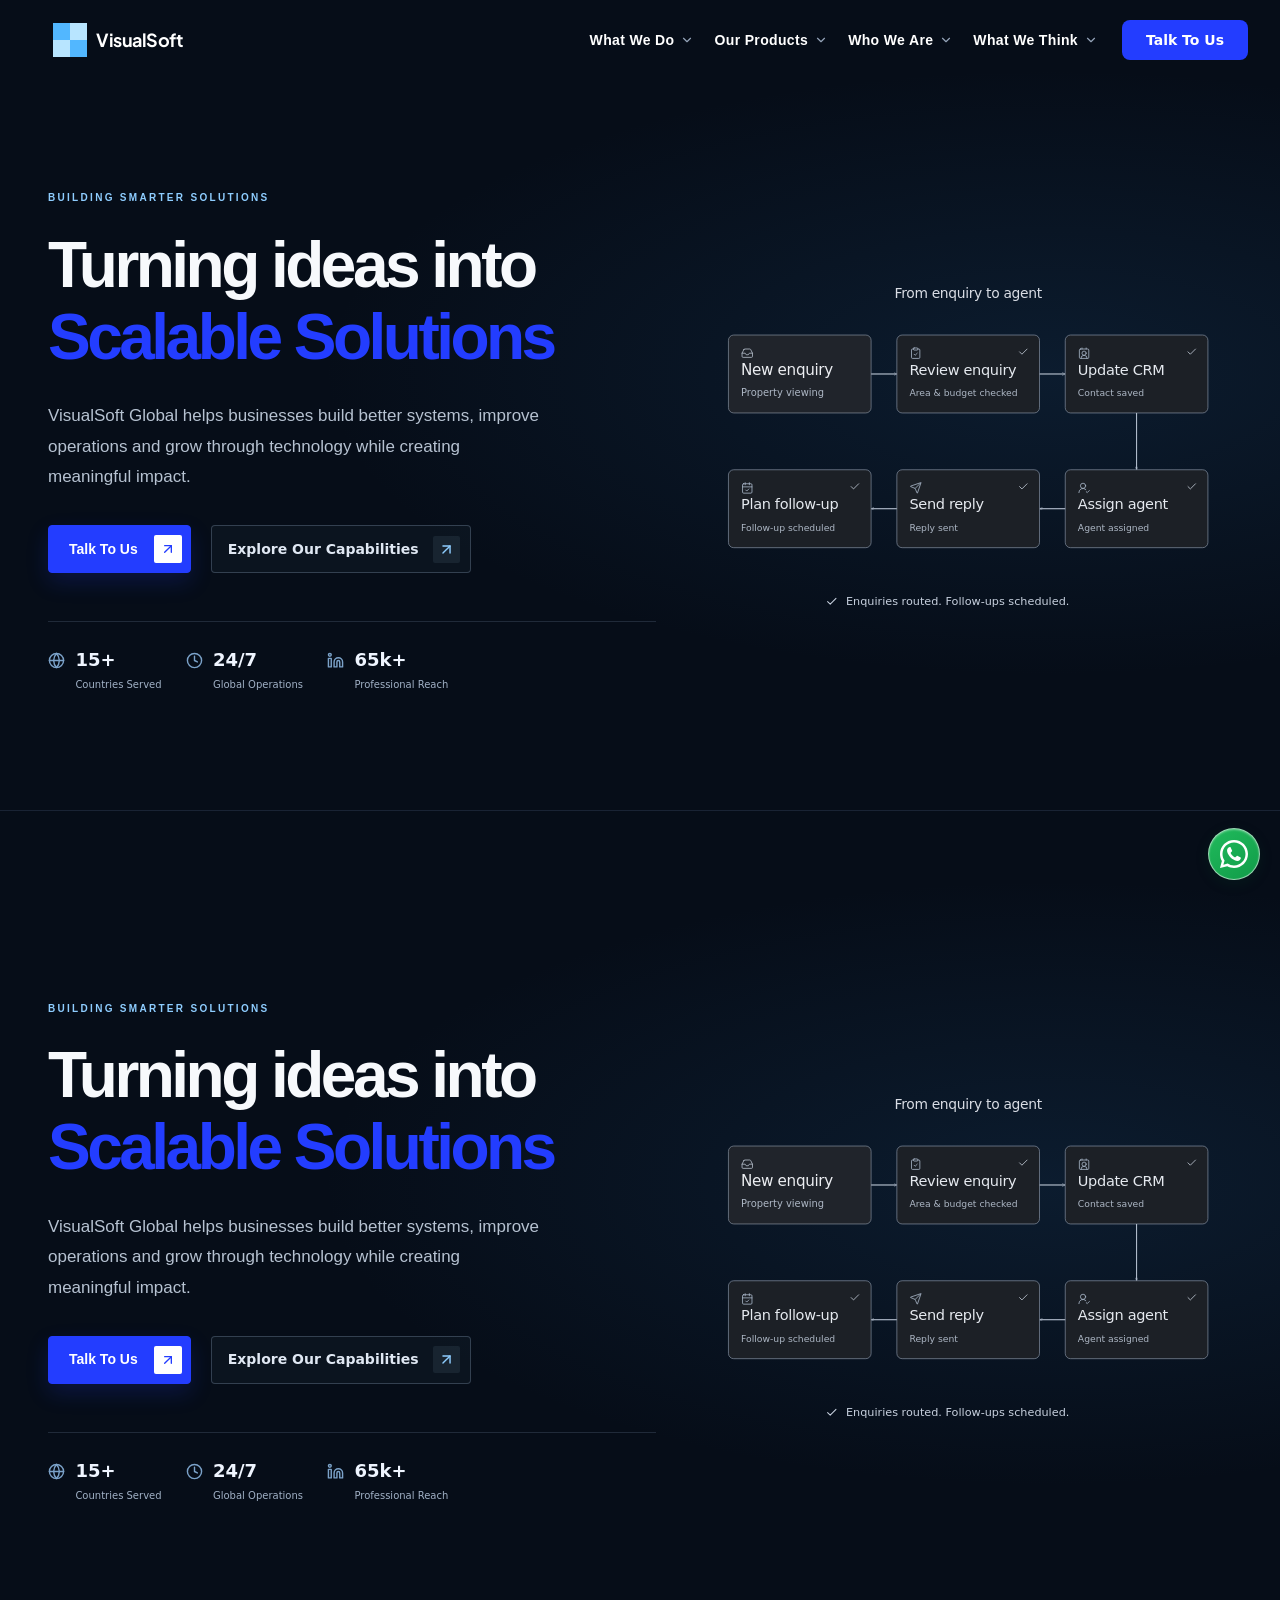
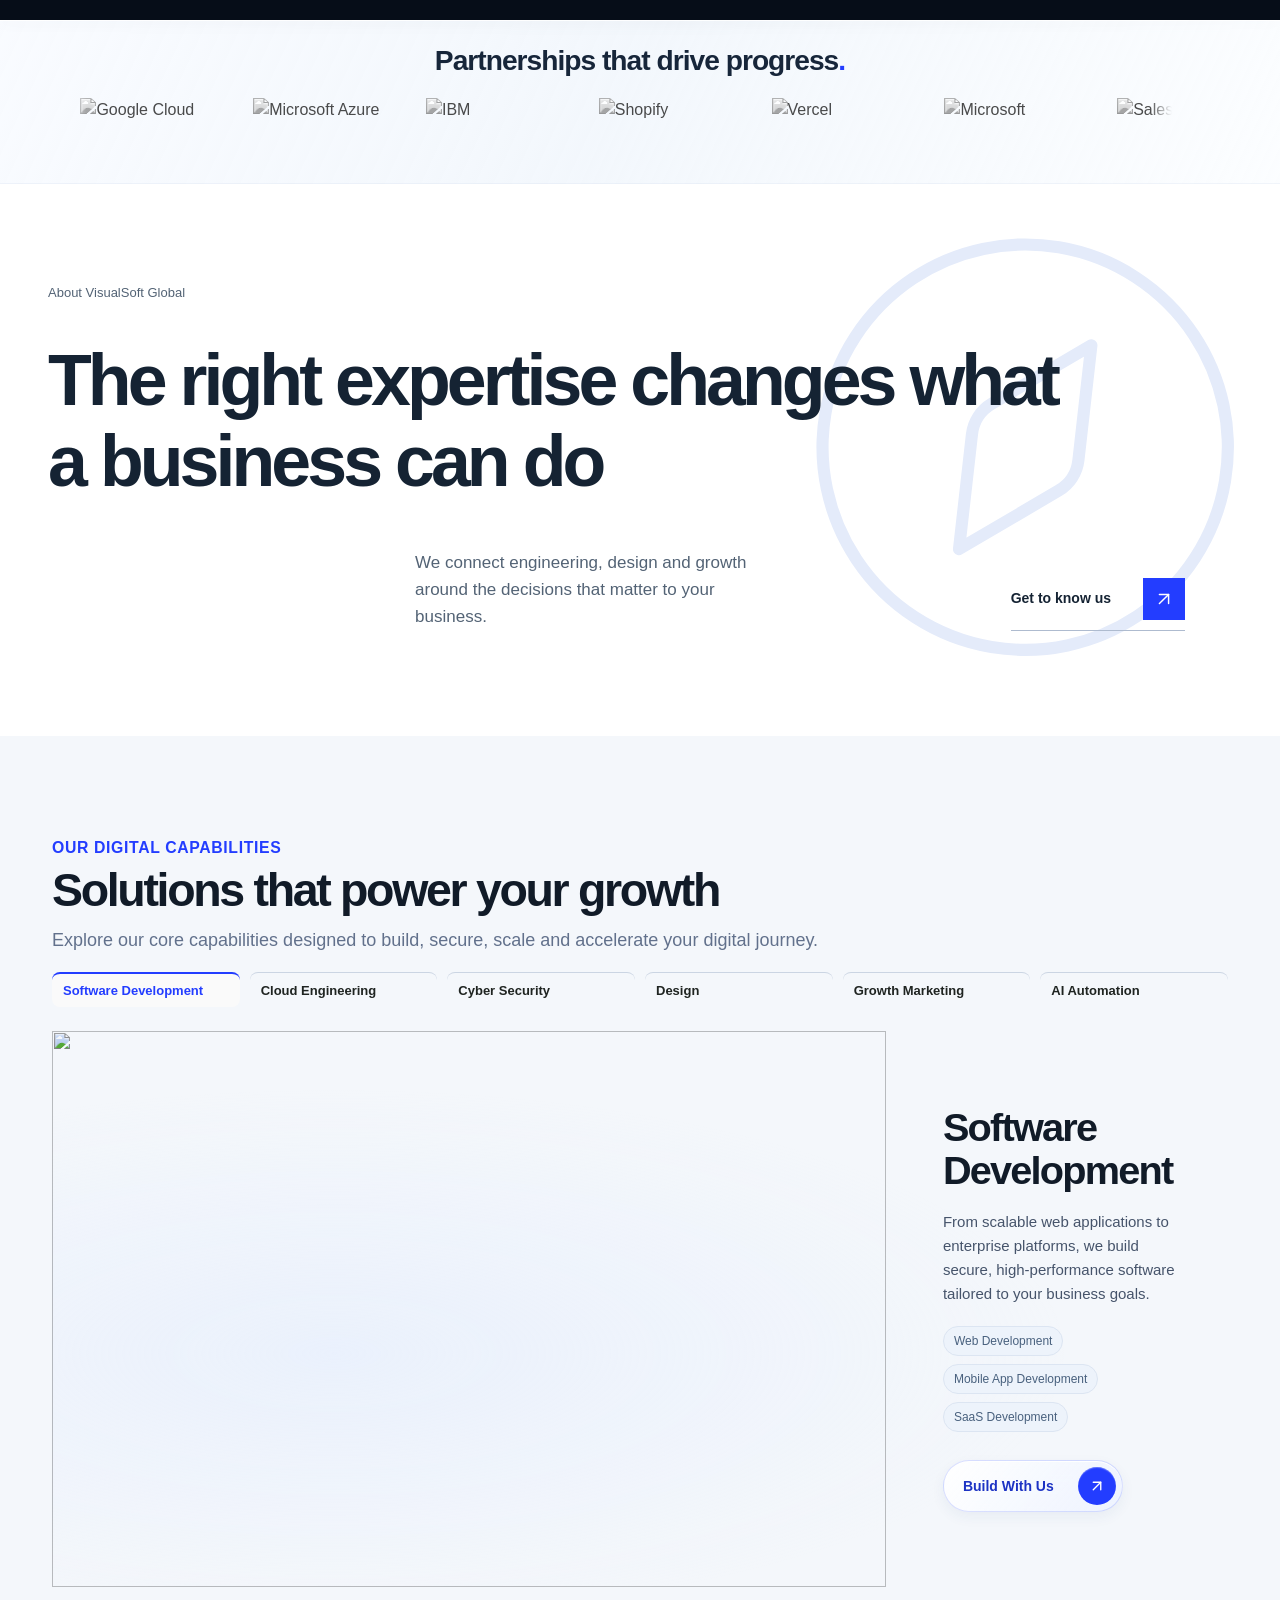
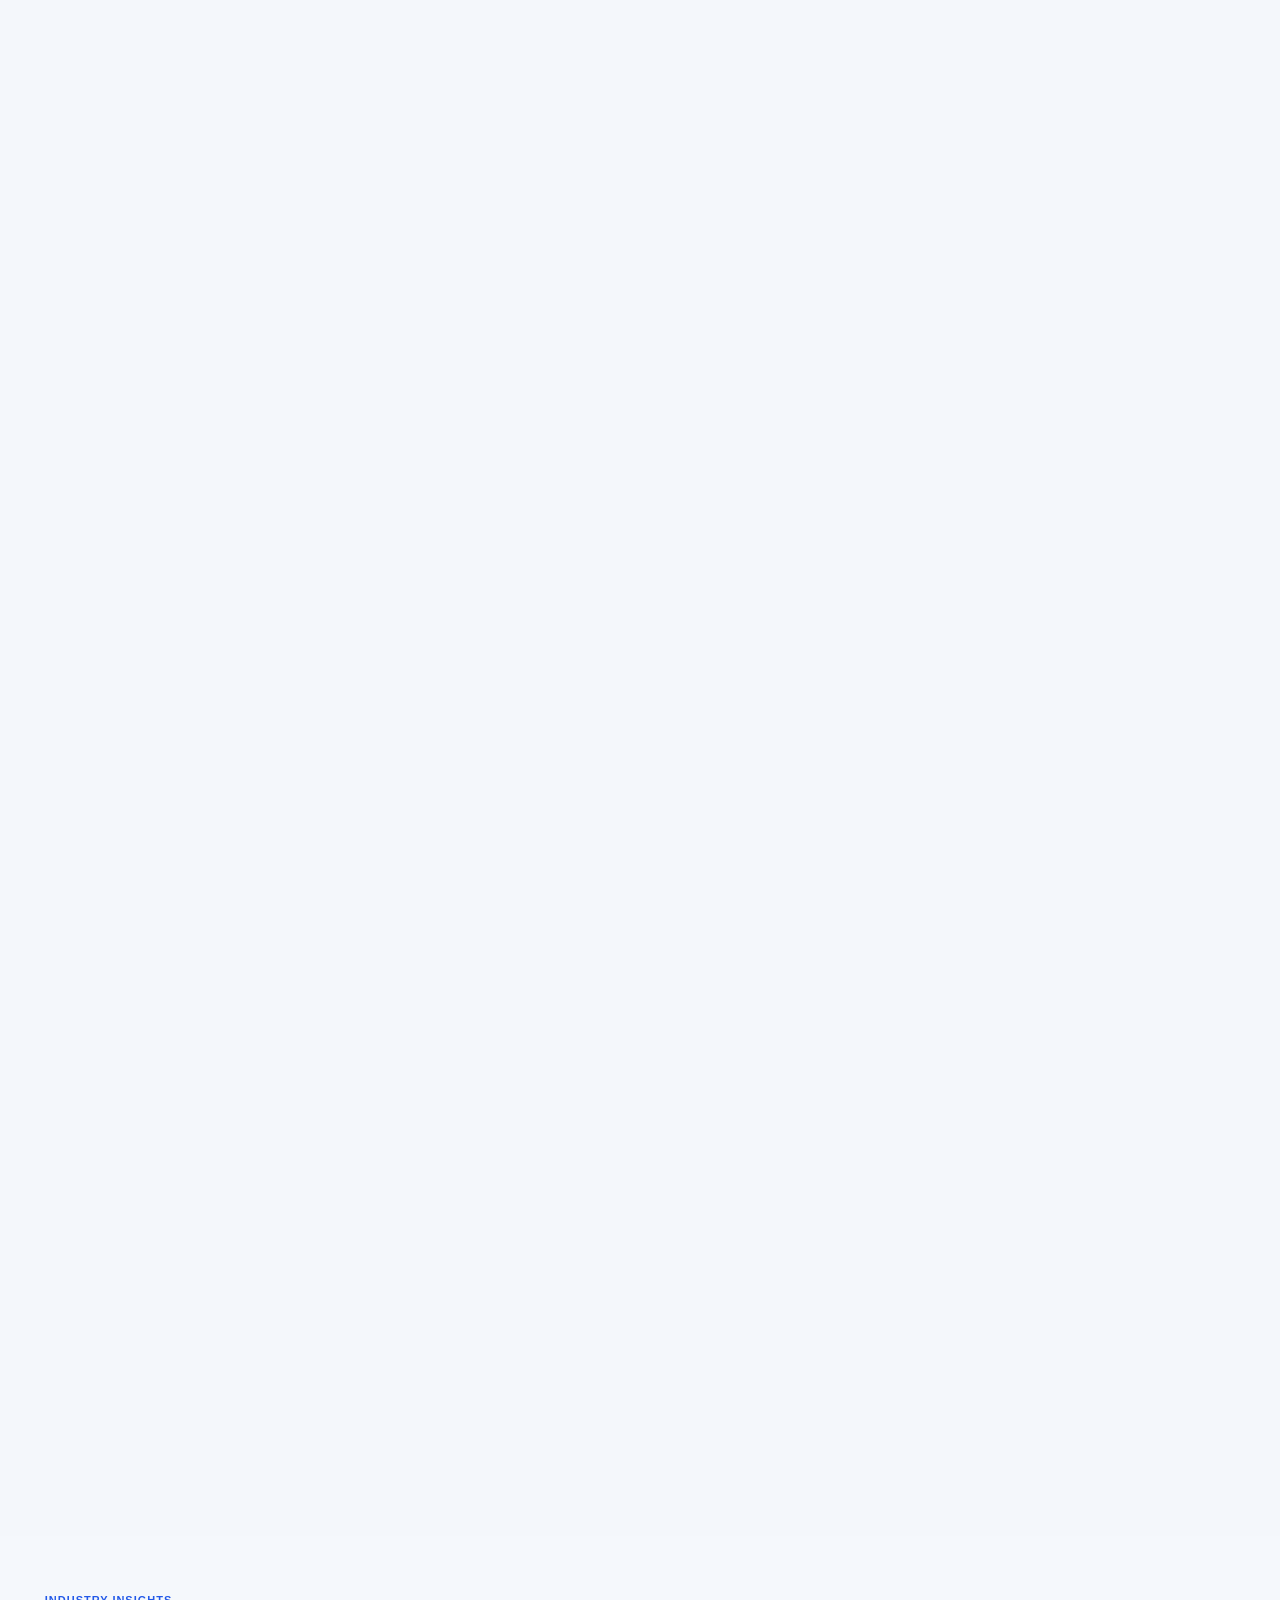
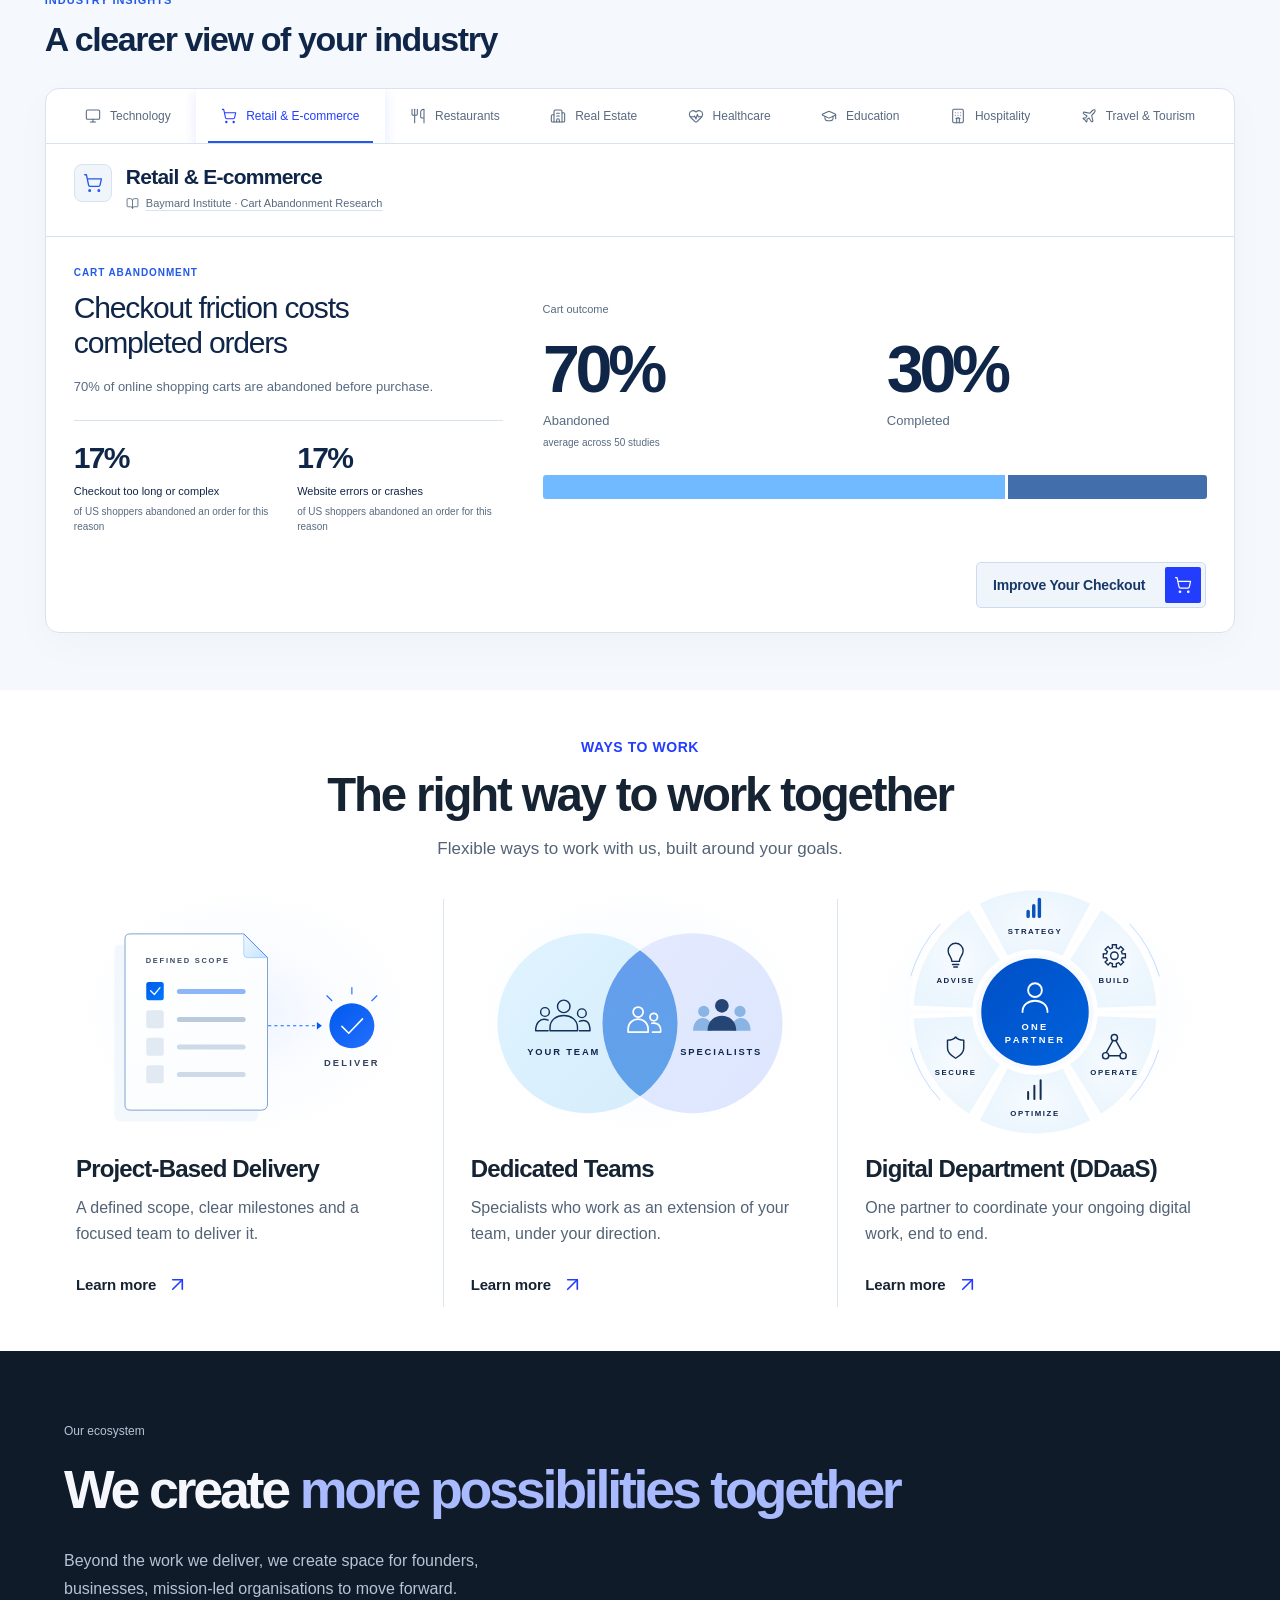
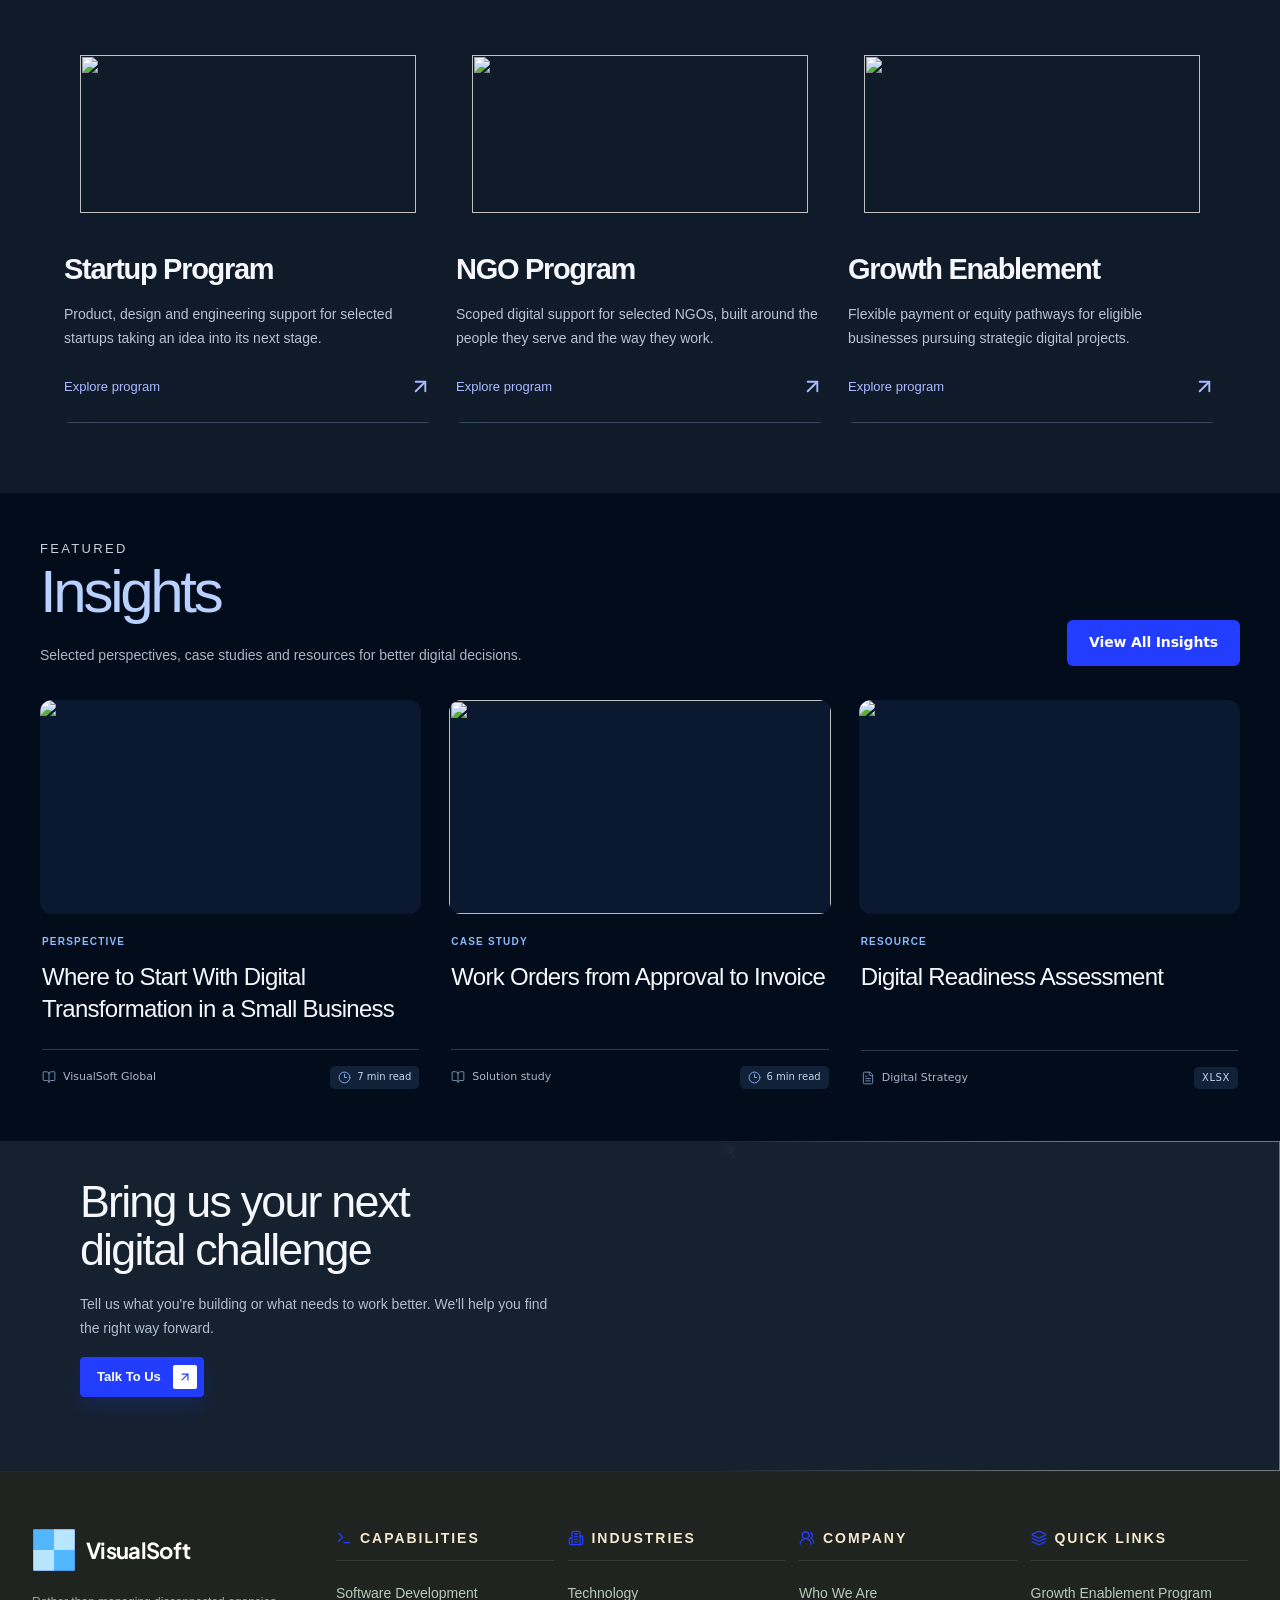
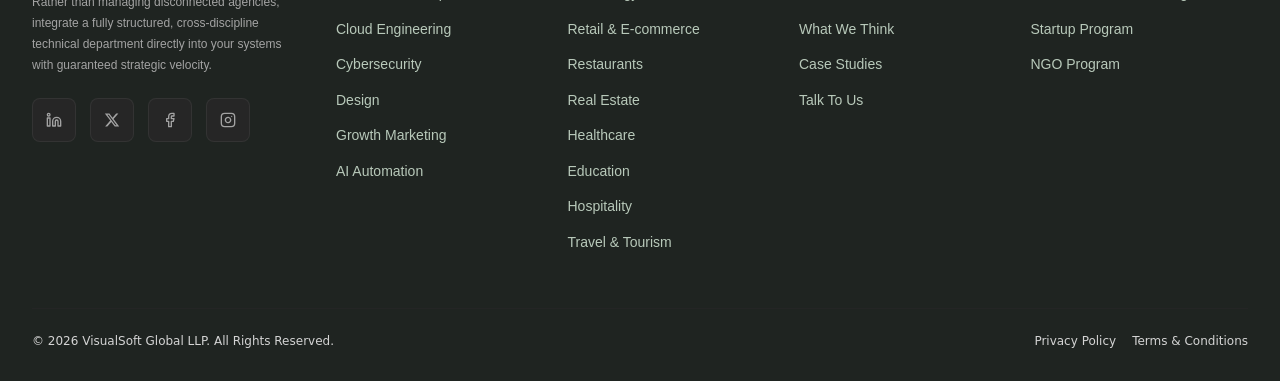
==== index.html @ 487963db "home page add" ====
<!DOCTYPE html><html lang="en" class="scroll-smooth" data-scroll-behavior="smooth"><head><meta charSet="utf-8"/><meta name="viewport" content="width=device-width, initial-scale=1"/><link rel="preload" as="script" fetchPriority="low" href="/_next/static/chunks/%5Bturbopack%5D_browser_dev_hmr-client_hmr-client_ts_0qva5cupmdgep._.js"/><script src="/_next/static/chunks/1daa_next_dist_compiled_react-dom_cjs_react-dom-client_development_0mp0cp_t-ezj9.js" async=""></script><script src="/_next/static/chunks/1q96_modules_next_dist_compiled_react-dom_cjs_react-dom_development_1sqry0_53krp4.js" async=""></script><script src="/_next/static/chunks/node_modules_next_dist_compiled_react-dom_0grqycjrj6mju._.js" async=""></script><script src="/_next/static/chunks/node_modules_next_dist_compiled_react-server-dom-turbopack_164kp-67asdr9._.js" async=""></script><script src="/_next/static/chunks/node_modules_next_dist_compiled_next-devtools_index_090k2jmam7qwg.js" async=""></script><script src="/_next/static/chunks/node_modules_next_dist_compiled_1amofcmz--cdp._.js" async=""></script><script src="/_next/static/chunks/node_modules_next_dist_client_1wygxxh5rwq0t._.js" async=""></script><script src="/_next/static/chunks/node_modules_next_dist_05y3oi5z9mc_3._.js" async=""></script><script src="/_next/static/chunks/node_modules_%40swc_helpers_cjs_1r9vbqwj2323d._.js" async=""></script><script src="/_next/static/chunks/_1anvha4rlo79g._.js" async=""></script><script src="/_next/static/chunks/turbopack-_06rkbud3pyrlm._.js" async=""></script><script src="/_next/static/chunks/_219uq1sj0q91c._.js" async=""></script><script src="/_next/static/chunks/src_components_07ce3kx4771im._.js" async=""></script><script src="/_next/static/chunks/node_modules_1a1jy8zot3nxr._.js" async=""></script><script src="/_next/static/chunks/src_components_0i55jw5rehp0r._.js" async=""></script><link rel="preload" href="https://fonts.googleapis.com/css2?family=JetBrains+Mono:wght@400;500;600&amp;family=Plus+Jakarta+Sans:wght@300;400;500;600;700;800&amp;display=swap" as="style"/><link rel="preload" href="/css/core-layout.css" as="style"/><link rel="preload" href="/css/home-gallery.css" as="style"/><link rel="preload" href="/css/engagement-ecosystem.css" as="style"/><link rel="preload" href="/css/capability-delivery.css" as="style"/><link rel="preload" href="/css/industry-dashboard.css" as="style"/><link rel="preload" href="/css/industry-spotlight.css" as="style"/><link rel="preload" href="/css/industry-explorer.css" as="style"/><link rel="preload" href="/css/ddaas-department.css" as="style"/><link rel="preload" href="/css/company-story.css" as="style"/><link rel="preload" href="/css/who-we-are.css" as="style"/><link rel="preload" href="/css/careers.css" as="style"/><link rel="preload" href="/css/ecosystem-programs.css" as="style"/><link rel="preload" href="/css/closing-band.css" as="style"/><link rel="preload" href="/css/custom.css" as="style"/><title>VisualSoft Global | Connected Digital Capabilities</title><meta name="description" content="Strategy, design, engineering, security, growth, and automation brought together through one connected technology partner."/><link rel="shortcut icon" href="/images/logo/visualsoft-icon.png"/><link rel="icon" href="/favicon.ico?favicon.1sq1per8507hx.ico" sizes="140x126" type="image/x-icon"/><link rel="icon" href="/images/logo/visualsoft-icon.png" type="image/png"/><link rel="icon" href="/favicon.ico" sizes="any"/><link rel="icon" href="/favicon.svg" type="image/svg+xml"/><link rel="apple-touch-icon" href="/images/logo/visualsoft-icon.png"/><link rel="icon" href="/images/logo/visualsoft-icon.png" type="image/png"/><link rel="shortcut icon" href="/favicon.ico"/><link rel="apple-touch-icon" href="/images/logo/visualsoft-icon.png"/><link rel="icon" href="/favicon.svg" type="image/svg+xml"/><link rel="preconnect" href="https://fonts.googleapis.com"/><link rel="preconnect" href="https://fonts.gstatic.com" crossorigin=""/><link rel="stylesheet" href="https://fonts.googleapis.com/css2?family=JetBrains+Mono:wght@400;500;600&amp;family=Plus+Jakarta+Sans:wght@300;400;500;600;700;800&amp;display=swap"/><script src="/_next/static/chunks/node_modules_next_dist_build_polyfills_polyfill-nomodule.js" noModule=""></script>
<style id="visualsoft-bundled-styles">

/* ========== /_next/static/chunks/src_app_globals_162hn9oqc8uss.css ========== */
/* [project]/src/app/globals.css [app-client] (css) */
*, :before, :after, ::backdrop {
  --tw-border-spacing-x: 0;
  --tw-border-spacing-y: 0;
  --tw-translate-x: 0;
  --tw-translate-y: 0;
  --tw-rotate: 0;
  --tw-skew-x: 0;
  --tw-skew-y: 0;
  --tw-scale-x: 1;
  --tw-scale-y: 1;
  --tw-pan-x:  ;
  --tw-pan-y:  ;
  --tw-pinch-zoom:  ;
  --tw-scroll-snap-strictness: proximity;
  --tw-gradient-from-position:  ;
  --tw-gradient-via-position:  ;
  --tw-gradient-to-position:  ;
  --tw-ordinal:  ;
  --tw-slashed-zero:  ;
  --tw-numeric-figure:  ;
  --tw-numeric-spacing:  ;
  --tw-numeric-fraction:  ;
  --tw-ring-inset:  ;
  --tw-ring-offset-width: 0px;
  --tw-ring-offset-color: #fff;
  --tw-ring-color: #3b82f680;
  --tw-ring-offset-shadow: 0 0 #0000;
  --tw-ring-shadow: 0 0 #0000;
  --tw-shadow: 0 0 #0000;
  --tw-shadow-colored: 0 0 #0000;
  --tw-blur:  ;
  --tw-brightness:  ;
  --tw-contrast:  ;
  --tw-grayscale:  ;
  --tw-hue-rotate:  ;
  --tw-invert:  ;
  --tw-saturate:  ;
  --tw-sepia:  ;
  --tw-drop-shadow:  ;
  --tw-backdrop-blur:  ;
  --tw-backdrop-brightness:  ;
  --tw-backdrop-contrast:  ;
  --tw-backdrop-grayscale:  ;
  --tw-backdrop-hue-rotate:  ;
  --tw-backdrop-invert:  ;
  --tw-backdrop-opacity:  ;
  --tw-backdrop-saturate:  ;
  --tw-backdrop-sepia:  ;
  --tw-contain-size:  ;
  --tw-contain-layout:  ;
  --tw-contain-paint:  ;
  --tw-contain-style:  ;
}

*, :before, :after {
  box-sizing: border-box;
  border: 0 solid #e5e7eb;
}

:before, :after {
  --tw-content: "";
}

html, :host {
  -webkit-text-size-adjust: 100%;
  tab-size: 4;
  font-feature-settings: normal;
  font-variation-settings: normal;
  -webkit-tap-highlight-color: transparent;
  font-family: ui-sans-serif, system-ui, sans-serif, Apple Color Emoji, Segoe UI Emoji, Segoe UI Symbol, Noto Color Emoji;
  line-height: 1.5;
}

body {
  line-height: inherit;
  margin: 0;
}

hr {
  height: 0;
  color: inherit;
  border-top-width: 1px;
}

abbr:where([title]) {
  -webkit-text-decoration: underline dotted;
  text-decoration: underline dotted;
}

h1, h2, h3, h4, h5, h6 {
  font-size: inherit;
  font-weight: inherit;
}

a {
  color: inherit;
  -webkit-text-decoration: inherit;
  text-decoration: inherit;
}

b, strong {
  font-weight: bolder;
}

code, kbd, samp, pre {
  font-feature-settings: normal;
  font-variation-settings: normal;
  font-family: JetBrains Mono, ui-monospace, SFMono-Regular, Menlo, Monaco, Consolas, monospace;
  font-size: 1em;
}

small {
  font-size: 80%;
}

sub, sup {
  vertical-align: baseline;
  font-size: 75%;
  line-height: 0;
  position: relative;
}

sub {
  bottom: -.25em;
}

sup {
  top: -.5em;
}

table {
  text-indent: 0;
  border-color: inherit;
  border-collapse: collapse;
}

button, input, optgroup, select, textarea {
  font-feature-settings: inherit;
  font-variation-settings: inherit;
  font-family: inherit;
  font-size: 100%;
  font-weight: inherit;
  line-height: inherit;
  letter-spacing: inherit;
  color: inherit;
  margin: 0;
  padding: 0;
}

button, select {
  text-transform: none;
}

button, input:where([type="button"]), input:where([type="reset"]), input:where([type="submit"]) {
  -webkit-appearance: button;
  background-color: #0000;
  background-image: none;
}

:-moz-focusring {
  outline: auto;
}

:-moz-ui-invalid {
  box-shadow: none;
}

progress {
  vertical-align: baseline;
}

::-webkit-inner-spin-button {
  height: auto;
}

::-webkit-outer-spin-button {
  height: auto;
}

[type="search"] {
  -webkit-appearance: textfield;
  outline-offset: -2px;
}

::-webkit-search-decoration {
  -webkit-appearance: none;
}

::-webkit-file-upload-button {
  -webkit-appearance: button;
  font: inherit;
}

summary {
  display: list-item;
}

blockquote, dl, dd, h1, h2, h3, h4, h5, h6, hr, figure, p, pre {
  margin: 0;
}

fieldset {
  margin: 0;
  padding: 0;
}

legend {
  padding: 0;
}

ol, ul, menu {
  margin: 0;
  padding: 0;
  list-style: none;
}

dialog {
  padding: 0;
}

textarea {
  resize: vertical;
}

input::-moz-placeholder {
  opacity: 1;
  color: #9ca3af;
}

textarea::-moz-placeholder {
  opacity: 1;
  color: #9ca3af;
}

input::placeholder, textarea::placeholder {
  opacity: 1;
  color: #9ca3af;
}

button, [role="button"] {
  cursor: pointer;
}

:disabled {
  cursor: default;
}

img, svg, video, canvas, audio, iframe, embed, object {
  vertical-align: middle;
  display: block;
}

img, video {
  max-width: 100%;
  height: auto;
}

[hidden]:where(:not([hidden="until-found"])) {
  display: none;
}

.container {
  width: 100%;
}

@media (min-width: 640px) {
  .container {
    max-width: 640px;
  }
}

@media (min-width: 768px) {
  .container {
    max-width: 768px;
  }
}

@media (min-width: 1024px) {
  .container {
    max-width: 1024px;
  }
}

@media (min-width: 1280px) {
  .container {
    max-width: 1280px;
  }
}

@media (min-width: 1536px) {
  .container {
    max-width: 1536px;
  }
}

.sr-only {
  clip: rect(0, 0, 0, 0);
  white-space: nowrap;
  border-width: 0;
  width: 1px;
  height: 1px;
  margin: -1px;
  padding: 0;
  position: absolute;
  overflow: hidden;
}

.pointer-events-none {
  pointer-events: none;
}

.pointer-events-auto {
  pointer-events: auto;
}

.visible {
  visibility: visible;
}

.invisible {
  visibility: hidden;
}

.static {
  position: static;
}

.fixed {
  position: fixed;
}

.absolute {
  position: absolute;
}

.relative {
  position: relative;
}

.sticky {
  position: sticky;
}

.inset-0 {
  inset: 0;
}

.inset-x-0 {
  left: 0;
  right: 0;
}

.inset-y-0 {
  top: 0;
  bottom: 0;
}

.-bottom-4 {
  bottom: -1rem;
}

.-bottom-8 {
  bottom: -2rem;
}

.-left-\[10000px\] {
  left: -10000px;
}

.-right-4 {
  right: -1rem;
}

.-right-8 {
  right: -2rem;
}

.bottom-0 {
  bottom: 0;
}

.bottom-1\.5 {
  bottom: .375rem;
}

.bottom-3 {
  bottom: .75rem;
}

.bottom-4 {
  bottom: 1rem;
}

.left-0 {
  left: 0;
}

.left-1\.5 {
  left: .375rem;
}

.left-1\/2 {
  left: 50%;
}

.left-4 {
  left: 1rem;
}

.right-0 {
  right: 0;
}

.right-1 {
  right: .25rem;
}

.right-4 {
  right: 1rem;
}

.top-0 {
  top: 0;
}

.top-1\/2 {
  top: 50%;
}

.top-4 {
  top: 1rem;
}

.top-\[78px\] {
  top: 78px;
}

.top-auto {
  top: auto;
}

.isolate {
  isolation: isolate;
}

.-z-10 {
  z-index: -10;
}

.-z-20 {
  z-index: -20;
}

.-z-30 {
  z-index: -30;
}

.z-0 {
  z-index: 0;
}

.z-10 {
  z-index: 10;
}

.z-20 {
  z-index: 20;
}

.z-30 {
  z-index: 30;
}

.z-40 {
  z-index: 40;
}

.z-50 {
  z-index: 50;
}

.order-1 {
  order: 1;
}

.order-2 {
  order: 2;
}

.col-span-12 {
  grid-column: span 12 / span 12;
}

.col-span-2 {
  grid-column: span 2 / span 2;
}

.col-span-4 {
  grid-column: span 4 / span 4;
}

.col-span-full {
  grid-column: 1 / -1;
}

.mx-auto {
  margin-left: auto;
  margin-right: auto;
}

.my-0 {
  margin-top: 0;
  margin-bottom: 0;
}

.-mb-px {
  margin-bottom: -1px;
}

.-mt-px {
  margin-top: -1px;
}

.mb-0 {
  margin-bottom: 0;
}

.mb-1 {
  margin-bottom: .25rem;
}

.mb-1\.5 {
  margin-bottom: .375rem;
}

.mb-12 {
  margin-bottom: 3rem;
}

.mb-16 {
  margin-bottom: 4rem;
}

.mb-2 {
  margin-bottom: .5rem;
}

.mb-3 {
  margin-bottom: .75rem;
}

.mb-3\.5 {
  margin-bottom: .875rem;
}

.mb-4 {
  margin-bottom: 1rem;
}

.mb-5 {
  margin-bottom: 1.25rem;
}

.mb-6 {
  margin-bottom: 1.5rem;
}

.mb-8 {
  margin-bottom: 2rem;
}

.ml-1 {
  margin-left: .25rem;
}

.ml-2 {
  margin-left: .5rem;
}

.ml-4 {
  margin-left: 1rem;
}

.mr-0 {
  margin-right: 0;
}

.mt-0 {
  margin-top: 0;
}

.mt-0\.5 {
  margin-top: .125rem;
}

.mt-1 {
  margin-top: .25rem;
}

.mt-1\.5 {
  margin-top: .375rem;
}

.mt-10 {
  margin-top: 2.5rem;
}

.mt-12 {
  margin-top: 3rem;
}

.mt-2 {
  margin-top: .5rem;
}

.mt-2\.5 {
  margin-top: .625rem;
}

.mt-3 {
  margin-top: .75rem;
}

.mt-3\.5 {
  margin-top: .875rem;
}

.mt-4 {
  margin-top: 1rem;
}

.mt-5 {
  margin-top: 1.25rem;
}

.mt-6 {
  margin-top: 1.5rem;
}

.mt-7 {
  margin-top: 1.75rem;
}

.mt-8 {
  margin-top: 2rem;
}

.mt-9 {
  margin-top: 2.25rem;
}

.mt-auto {
  margin-top: auto;
}

.block {
  display: block;
}

.inline-block {
  display: inline-block;
}

.inline {
  display: inline;
}

.flex {
  display: flex;
}

.inline-flex {
  display: inline-flex;
}

.table {
  display: table;
}

.grid {
  display: grid;
}

.contents {
  display: contents;
}

.hidden {
  display: none;
}

.aspect-\[1\.56\/1\] {
  aspect-ratio: 1.56;
}

.aspect-\[1\.81\/1\] {
  aspect-ratio: 1.81;
}

.aspect-\[1\.9\/1\] {
  aspect-ratio: 1.9;
}

.aspect-\[800\/620\] {
  aspect-ratio: 800 / 620;
}

.aspect-video {
  aspect-ratio: 16 / 9;
}

.h-0\.5 {
  height: .125rem;
}

.h-1\.5 {
  height: .375rem;
}

.h-11 {
  height: 2.75rem;
}

.h-14 {
  height: 3.5rem;
}

.h-20 {
  height: 5rem;
}

.h-28 {
  height: 7rem;
}

.h-3 {
  height: .75rem;
}

.h-3\.5 {
  height: .875rem;
}

.h-36 {
  height: 9rem;
}

.h-4 {
  height: 1rem;
}

.h-48 {
  height: 12rem;
}

.h-5 {
  height: 1.25rem;
}

.h-6 {
  height: 1.5rem;
}

.h-64 {
  height: 16rem;
}

.h-7 {
  height: 1.75rem;
}

.h-8 {
  height: 2rem;
}

.h-9 {
  height: 2.25rem;
}

.h-\[18px\] {
  height: 18px;
}

.h-\[22px\] {
  height: 22px;
}

.h-\[27rem\] {
  height: 27rem;
}

.h-\[2px\] {
  height: 2px;
}

.h-\[420px\] {
  height: 420px;
}

.h-\[460px\] {
  height: 460px;
}

.h-\[80\%\] {
  height: 80%;
}

.h-\[95px\] {
  height: 95px;
}

.h-auto {
  height: auto;
}

.h-dvh {
  height: 100dvh;
}

.h-full {
  height: 100%;
}

.h-px {
  height: 1px;
}

.max-h-0 {
  max-height: 0;
}

.max-h-\[1100px\] {
  max-height: 1100px;
}

.max-h-\[12\.5rem\] {
  max-height: 12.5rem;
}

.max-h-\[120px\] {
  max-height: 120px;
}

.max-h-\[2200px\] {
  max-height: 2200px;
}

.max-h-\[240px\] {
  max-height: 240px;
}

.max-h-\[430px\] {
  max-height: 430px;
}

.max-h-\[500px\] {
  max-height: 500px;
}

.max-h-\[560px\] {
  max-height: 560px;
}

.max-h-\[900px\] {
  max-height: 900px;
}

.max-h-\[calc\(100dvh-94px\)\] {
  max-height: calc(100dvh - 94px);
}

.max-h-\[calc\(100vh-11rem\)\] {
  max-height: calc(100vh - 11rem);
}

.max-h-\[min\(55svh\,28rem\)\] {
  max-height: min(55svh, 28rem);
}

.min-h-0 {
  min-height: 0;
}

.min-h-11 {
  min-height: 2.75rem;
}

.min-h-12 {
  min-height: 3rem;
}

.min-h-14 {
  min-height: 3.5rem;
}

.min-h-20 {
  min-height: 5rem;
}

.min-h-8 {
  min-height: 2rem;
}

.min-h-\[100svh\] {
  min-height: 100svh;
}

.min-h-\[52px\] {
  min-height: 52px;
}

.min-h-\[clamp\(19rem\,42svh\,22rem\)\] {
  min-height: clamp(19rem, 42svh, 22rem);
}

.min-h-screen {
  min-height: 100vh;
}

.w-0 {
  width: 0;
}

.w-1\.5 {
  width: .375rem;
}

.w-11 {
  width: 2.75rem;
}

.w-14 {
  width: 3.5rem;
}

.w-16 {
  width: 4rem;
}

.w-28 {
  width: 7rem;
}

.w-3 {
  width: .75rem;
}

.w-3\.5 {
  width: .875rem;
}

.w-4 {
  width: 1rem;
}

.w-5 {
  width: 1.25rem;
}

.w-6 {
  width: 1.5rem;
}

.w-64 {
  width: 16rem;
}

.w-7 {
  width: 1.75rem;
}

.w-8 {
  width: 2rem;
}

.w-9 {
  width: 2.25rem;
}

.w-\[166\.666667\%\] {
  width: 166.667%;
}

.w-\[18px\] {
  width: 18px;
}

.w-\[22px\] {
  width: 22px;
}

.w-\[4px\] {
  width: 4px;
}

.w-\[80\%\] {
  width: 80%;
}

.w-\[82vw\] {
  width: 82vw;
}

.w-\[calc\(100vw-2rem\)\] {
  width: calc(100vw - 2rem);
}

.w-auto {
  width: auto;
}

.w-fit {
  width: fit-content;
}

.w-full {
  width: 100%;
}

.w-max {
  width: max-content;
}

.w-px {
  width: 1px;
}

.min-w-0 {
  min-width: 0;
}

.min-w-11 {
  min-width: 2.75rem;
}

.min-w-7 {
  min-width: 1.75rem;
}

.max-w-2xl {
  max-width: 42rem;
}

.max-w-3xl {
  max-width: 48rem;
}

.max-w-4xl {
  max-width: 56rem;
}

.max-w-5xl {
  max-width: 64rem;
}

.max-w-6xl {
  max-width: 72rem;
}

.max-w-7xl {
  max-width: 80rem;
}

.max-w-\[1180px\] {
  max-width: 1180px;
}

.max-w-\[1280px\] {
  max-width: 1280px;
}

.max-w-\[1440px\] {
  max-width: 1440px;
}

.max-w-\[1536px\] {
  max-width: 1536px;
}

.max-w-\[18ch\] {
  max-width: 18ch;
}

.max-w-\[26rem\] {
  max-width: 26rem;
}

.max-w-\[28ch\] {
  max-width: 28ch;
}

.max-w-\[290px\] {
  max-width: 290px;
}

.max-w-\[35rem\] {
  max-width: 35rem;
}

.max-w-\[36rem\] {
  max-width: 36rem;
}

.max-w-\[42rem\] {
  max-width: 42rem;
}

.max-w-\[47rem\] {
  max-width: 47rem;
}

.max-w-\[48rem\] {
  max-width: 48rem;
}

.max-w-\[520px\] {
  max-width: 520px;
}

.max-w-\[560px\] {
  max-width: 560px;
}

.max-w-\[580px\] {
  max-width: 580px;
}

.max-w-\[620px\] {
  max-width: 620px;
}

.max-w-\[62ch\] {
  max-width: 62ch;
}

.max-w-\[640px\] {
  max-width: 640px;
}

.max-w-\[650px\] {
  max-width: 650px;
}

.max-w-\[760px\] {
  max-width: 760px;
}

.max-w-\[850px\] {
  max-width: 850px;
}

.max-w-\[920px\] {
  max-width: 920px;
}

.max-w-full {
  max-width: 100%;
}

.max-w-none {
  max-width: none;
}

.max-w-sm {
  max-width: 24rem;
}

.max-w-xl {
  max-width: 36rem;
}

.max-w-xs {
  max-width: 20rem;
}

.flex-1 {
  flex: 1;
}

.flex-shrink {
  flex-shrink: 1;
}

.flex-shrink-0, .shrink-0 {
  flex-shrink: 0;
}

.flex-grow, .grow {
  flex-grow: 1;
}

.origin-left {
  transform-origin: 0;
}

.-translate-x-1\/2 {
  --tw-translate-x: -50%;
  transform: translate(var(--tw-translate-x), var(--tw-translate-y)) rotate(var(--tw-rotate)) skewX(var(--tw-skew-x)) skewY(var(--tw-skew-y)) scaleX(var(--tw-scale-x)) scaleY(var(--tw-scale-y));
}

.-translate-x-\[38\%\] {
  --tw-translate-x: -38%;
  transform: translate(var(--tw-translate-x), var(--tw-translate-y)) rotate(var(--tw-rotate)) skewX(var(--tw-skew-x)) skewY(var(--tw-skew-y)) scaleX(var(--tw-scale-x)) scaleY(var(--tw-scale-y));
}

.-translate-y-1\/2 {
  --tw-translate-y: -50%;
  transform: translate(var(--tw-translate-x), var(--tw-translate-y)) rotate(var(--tw-rotate)) skewX(var(--tw-skew-x)) skewY(var(--tw-skew-y)) scaleX(var(--tw-scale-x)) scaleY(var(--tw-scale-y));
}

.rotate-180 {
  --tw-rotate: 180deg;
  transform: translate(var(--tw-translate-x), var(--tw-translate-y)) rotate(var(--tw-rotate)) skewX(var(--tw-skew-x)) skewY(var(--tw-skew-y)) scaleX(var(--tw-scale-x)) scaleY(var(--tw-scale-y));
}

.transform {
  transform: translate(var(--tw-translate-x), var(--tw-translate-y)) rotate(var(--tw-rotate)) skewX(var(--tw-skew-x)) skewY(var(--tw-skew-y)) scaleX(var(--tw-scale-x)) scaleY(var(--tw-scale-y));
}

@keyframes ping {
  75%, 100% {
    opacity: 0;
    transform: scale(2);
  }
}

.animate-ping {
  animation: 1s cubic-bezier(0, 0, .2, 1) infinite ping;
}

@keyframes pulse {
  50% {
    opacity: .5;
  }
}

.animate-pulse {
  animation: 2s cubic-bezier(.4, 0, .6, 1) infinite pulse;
}

.cursor-crosshair {
  cursor: crosshair;
}

.cursor-pointer {
  cursor: pointer;
}

.touch-none {
  touch-action: none;
}

.select-none {
  -webkit-user-select: none;
  user-select: none;
}

.resize-none {
  resize: none;
}

.resize-y {
  resize: vertical;
}

.resize {
  resize: both;
}

.snap-x {
  scroll-snap-type: x var(--tw-scroll-snap-strictness);
}

.snap-mandatory {
  --tw-scroll-snap-strictness: mandatory;
}

.snap-start {
  scroll-snap-align: start;
}

.scroll-mt-24 {
  scroll-margin-top: 6rem;
}

.scroll-mt-28 {
  scroll-margin-top: 7rem;
}

.list-disc {
  list-style-type: disc;
}

.list-none {
  list-style-type: none;
}

.appearance-none {
  appearance: none;
}

.grid-cols-1 {
  grid-template-columns: repeat(1, minmax(0, 1fr));
}

.grid-cols-12 {
  grid-template-columns: repeat(12, minmax(0, 1fr));
}

.grid-cols-2 {
  grid-template-columns: repeat(2, minmax(0, 1fr));
}

.grid-cols-3 {
  grid-template-columns: repeat(3, minmax(0, 1fr));
}

.grid-cols-\[2rem_1fr\] {
  grid-template-columns: 2rem 1fr;
}

.flex-row {
  flex-direction: row;
}

.flex-col {
  flex-direction: column;
}

.flex-wrap {
  flex-wrap: wrap;
}

.items-start {
  align-items: flex-start;
}

.items-center {
  align-items: center;
}

.items-baseline {
  align-items: baseline;
}

.items-stretch {
  align-items: stretch;
}

.justify-start {
  justify-content: flex-start;
}

.justify-center {
  justify-content: center;
}

.justify-between {
  justify-content: space-between;
}

.gap-0 {
  gap: 0;
}

.gap-1 {
  gap: .25rem;
}

.gap-1\.5 {
  gap: .375rem;
}

.gap-10 {
  gap: 2.5rem;
}

.gap-12 {
  gap: 3rem;
}

.gap-2 {
  gap: .5rem;
}

.gap-2\.5 {
  gap: .625rem;
}

.gap-3 {
  gap: .75rem;
}

.gap-3\.5 {
  gap: .875rem;
}

.gap-4 {
  gap: 1rem;
}

.gap-5 {
  gap: 1.25rem;
}

.gap-6 {
  gap: 1.5rem;
}

.gap-7 {
  gap: 1.75rem;
}

.gap-8 {
  gap: 2rem;
}

.gap-x-12 {
  -moz-column-gap: 3rem;
  column-gap: 3rem;
}

.gap-x-3 {
  -moz-column-gap: .75rem;
  column-gap: .75rem;
}

.gap-x-4 {
  -moz-column-gap: 1rem;
  column-gap: 1rem;
}

.gap-x-6 {
  -moz-column-gap: 1.5rem;
  column-gap: 1.5rem;
}

.gap-x-7 {
  -moz-column-gap: 1.75rem;
  column-gap: 1.75rem;
}

.gap-x-\[30px\] {
  -moz-column-gap: 30px;
  column-gap: 30px;
}

.gap-y-12 {
  row-gap: 3rem;
}

.gap-y-2 {
  row-gap: .5rem;
}

.gap-y-2\.5 {
  row-gap: .625rem;
}

.gap-y-3 {
  row-gap: .75rem;
}

.gap-y-5 {
  row-gap: 1.25rem;
}

.gap-y-8 {
  row-gap: 2rem;
}

.space-y-1 > :not([hidden]) ~ :not([hidden]) {
  --tw-space-y-reverse: 0;
  margin-top: calc(.25rem * calc(1 - var(--tw-space-y-reverse)));
  margin-bottom: calc(.25rem * var(--tw-space-y-reverse));
}

.space-y-1\.5 > :not([hidden]) ~ :not([hidden]) {
  --tw-space-y-reverse: 0;
  margin-top: calc(.375rem * calc(1 - var(--tw-space-y-reverse)));
  margin-bottom: calc(.375rem * var(--tw-space-y-reverse));
}

.space-y-12 > :not([hidden]) ~ :not([hidden]) {
  --tw-space-y-reverse: 0;
  margin-top: calc(3rem * calc(1 - var(--tw-space-y-reverse)));
  margin-bottom: calc(3rem * var(--tw-space-y-reverse));
}

.space-y-2 > :not([hidden]) ~ :not([hidden]) {
  --tw-space-y-reverse: 0;
  margin-top: calc(.5rem * calc(1 - var(--tw-space-y-reverse)));
  margin-bottom: calc(.5rem * var(--tw-space-y-reverse));
}

.space-y-3 > :not([hidden]) ~ :not([hidden]) {
  --tw-space-y-reverse: 0;
  margin-top: calc(.75rem * calc(1 - var(--tw-space-y-reverse)));
  margin-bottom: calc(.75rem * var(--tw-space-y-reverse));
}

.space-y-3\.5 > :not([hidden]) ~ :not([hidden]) {
  --tw-space-y-reverse: 0;
  margin-top: calc(.875rem * calc(1 - var(--tw-space-y-reverse)));
  margin-bottom: calc(.875rem * var(--tw-space-y-reverse));
}

.space-y-4 > :not([hidden]) ~ :not([hidden]) {
  --tw-space-y-reverse: 0;
  margin-top: calc(1rem * calc(1 - var(--tw-space-y-reverse)));
  margin-bottom: calc(1rem * var(--tw-space-y-reverse));
}

.space-y-5 > :not([hidden]) ~ :not([hidden]) {
  --tw-space-y-reverse: 0;
  margin-top: calc(1.25rem * calc(1 - var(--tw-space-y-reverse)));
  margin-bottom: calc(1.25rem * var(--tw-space-y-reverse));
}

.space-y-6 > :not([hidden]) ~ :not([hidden]) {
  --tw-space-y-reverse: 0;
  margin-top: calc(1.5rem * calc(1 - var(--tw-space-y-reverse)));
  margin-bottom: calc(1.5rem * var(--tw-space-y-reverse));
}

.space-y-7 > :not([hidden]) ~ :not([hidden]) {
  --tw-space-y-reverse: 0;
  margin-top: calc(1.75rem * calc(1 - var(--tw-space-y-reverse)));
  margin-bottom: calc(1.75rem * var(--tw-space-y-reverse));
}

.space-y-8 > :not([hidden]) ~ :not([hidden]) {
  --tw-space-y-reverse: 0;
  margin-top: calc(2rem * calc(1 - var(--tw-space-y-reverse)));
  margin-bottom: calc(2rem * var(--tw-space-y-reverse));
}

.space-y-\[9px\] > :not([hidden]) ~ :not([hidden]) {
  --tw-space-y-reverse: 0;
  margin-top: calc(9px * calc(1 - var(--tw-space-y-reverse)));
  margin-bottom: calc(9px * var(--tw-space-y-reverse));
}

.divide-y > :not([hidden]) ~ :not([hidden]) {
  --tw-divide-y-reverse: 0;
  border-top-width: calc(1px * calc(1 - var(--tw-divide-y-reverse)));
  border-bottom-width: calc(1px * var(--tw-divide-y-reverse));
}

.divide-neutral-100 > :not([hidden]) ~ :not([hidden]) {
  --tw-divide-opacity: 1;
  border-color: rgb(245 245 245 / var(--tw-divide-opacity, 1));
}

.divide-slate-200 > :not([hidden]) ~ :not([hidden]) {
  --tw-divide-opacity: 1;
  border-color: rgb(226 232 240 / var(--tw-divide-opacity, 1));
}

.self-end {
  align-self: flex-end;
}

.self-stretch {
  align-self: stretch;
}

.overflow-hidden {
  overflow: hidden;
}

.overflow-x-auto {
  overflow-x: auto;
}

.overflow-y-auto {
  overflow-y: auto;
}

.overflow-x-hidden {
  overflow-x: hidden;
}

.overflow-x-clip {
  overflow-x: clip;
}

.scroll-smooth {
  scroll-behavior: smooth;
}

.truncate {
  text-overflow: ellipsis;
  white-space: nowrap;
  overflow: hidden;
}

.whitespace-nowrap {
  white-space: nowrap;
}

.text-balance {
  text-wrap: balance;
}

.break-words {
  overflow-wrap: break-word;
}

.rounded {
  border-radius: .25rem;
}

.rounded-2xl {
  border-radius: 1rem;
}

.rounded-\[0_8px_8px_0\] {
  border-radius: 0 8px 8px 0;
}

.rounded-\[10px\] {
  border-radius: 10px;
}

.rounded-\[22px\] {
  border-radius: 22px;
}

.rounded-\[2rem\] {
  border-radius: 2rem;
}

.rounded-\[3px\] {
  border-radius: 3px;
}

.rounded-\[6px\] {
  border-radius: 6px;
}

.rounded-\[8px\] {
  border-radius: 8px;
}

.rounded-full {
  border-radius: 9999px;
}

.rounded-lg {
  border-radius: .5rem;
}

.rounded-md {
  border-radius: .375rem;
}

.rounded-xl {
  border-radius: .75rem;
}

.rounded-l-\[4px\] {
  border-top-left-radius: 4px;
  border-bottom-left-radius: 4px;
}

.border {
  border-width: 1px;
}

.border-0 {
  border-width: 0;
}

.border-y {
  border-top-width: 1px;
  border-bottom-width: 1px;
}

.border-b {
  border-bottom-width: 1px;
}

.border-b-2 {
  border-bottom-width: 2px;
}

.border-l-2 {
  border-left-width: 2px;
}

.border-l-\[2\.5px\] {
  border-left-width: 2.5px;
}

.border-t {
  border-top-width: 1px;
}

.border-\[\#233DFF\] {
  --tw-border-opacity: 1;
  border-color: rgb(35 61 255 / var(--tw-border-opacity, 1));
}

.border-\[\#233DFF\]\/10 {
  border-color: #233dff1a;
}

.border-\[\#233DFF\]\/20 {
  border-color: #233dff33;
}

.border-\[\#2A3649\] {
  --tw-border-opacity: 1;
  border-color: rgb(42 54 73 / var(--tw-border-opacity, 1));
}

.border-\[\#B7D5FF\]\/70 {
  border-color: #b7d5ffb3;
}

.border-\[\#B7E4FF\]\/30 {
  border-color: #b7e4ff4d;
}

.border-\[\#B7E4FF\]\/45 {
  border-color: #b7e4ff73;
}

.border-\[\#B7E4FF\]\/70 {
  border-color: #b7e4ffb3;
}

.border-\[\#CAD6E5\] {
  --tw-border-opacity: 1;
  border-color: rgb(202 214 229 / var(--tw-border-opacity, 1));
}

.border-\[\#DCE4EF\] {
  --tw-border-opacity: 1;
  border-color: rgb(220 228 239 / var(--tw-border-opacity, 1));
}

.border-\[\#bfd2f2\] {
  --tw-border-opacity: 1;
  border-color: rgb(191 210 242 / var(--tw-border-opacity, 1));
}

.border-brand-blue {
  --tw-border-opacity: 1;
  border-color: rgb(35 61 255 / var(--tw-border-opacity, 1));
}

.border-brand-blue\/20 {
  border-color: #233dff33;
}

.border-emerald-500\/40 {
  border-color: #10b98166;
}

.border-neutral-100 {
  --tw-border-opacity: 1;
  border-color: rgb(245 245 245 / var(--tw-border-opacity, 1));
}

.border-neutral-100\/60 {
  border-color: #f5f5f599;
}

.border-neutral-200 {
  --tw-border-opacity: 1;
  border-color: rgb(229 229 229 / var(--tw-border-opacity, 1));
}

.border-neutral-200\/80 {
  border-color: #e5e5e5cc;
}

.border-neutral-300 {
  --tw-border-opacity: 1;
  border-color: rgb(212 212 212 / var(--tw-border-opacity, 1));
}

.border-neutral-700\/50 {
  border-color: #40404080;
}

.border-neutral-800 {
  --tw-border-opacity: 1;
  border-color: rgb(38 38 38 / var(--tw-border-opacity, 1));
}

.border-neutral-800\/80 {
  border-color: #262626cc;
}

.border-slate-100 {
  --tw-border-opacity: 1;
  border-color: rgb(241 245 249 / var(--tw-border-opacity, 1));
}

.border-slate-100\/50 {
  border-color: #f1f5f980;
}

.border-slate-200 {
  --tw-border-opacity: 1;
  border-color: rgb(226 232 240 / var(--tw-border-opacity, 1));
}

.border-slate-200\/80 {
  border-color: #e2e8f0cc;
}

.border-slate-200\/90 {
  border-color: #e2e8f0e6;
}

.border-slate-300 {
  --tw-border-opacity: 1;
  border-color: rgb(203 213 225 / var(--tw-border-opacity, 1));
}

.border-slate-600 {
  --tw-border-opacity: 1;
  border-color: rgb(71 85 105 / var(--tw-border-opacity, 1));
}

.border-slate-800\/70 {
  border-color: #1e293bb3;
}

.border-slate-800\/80 {
  border-color: #1e293bcc;
}

.border-transparent {
  border-color: #0000;
}

.border-white {
  --tw-border-opacity: 1;
  border-color: rgb(255 255 255 / var(--tw-border-opacity, 1));
}

.border-white\/10 {
  border-color: #ffffff1a;
}

.border-white\/15 {
  border-color: #ffffff26;
}

.border-white\/60 {
  border-color: #fff9;
}

.border-zinc-700\/80 {
  border-color: #3f3f46cc;
}

.border-zinc-800 {
  --tw-border-opacity: 1;
  border-color: rgb(39 39 42 / var(--tw-border-opacity, 1));
}

.border-zinc-800\/60 {
  border-color: #27272a99;
}

.border-zinc-800\/70 {
  border-color: #27272ab3;
}

.border-zinc-800\/80 {
  border-color: #27272acc;
}

.border-zinc-900\/80 {
  border-color: #18181bcc;
}

.bg-\[\#00D2FF\] {
  --tw-bg-opacity: 1;
  background-color: rgb(0 210 255 / var(--tw-bg-opacity, 1));
}

.bg-\[\#020508\] {
  --tw-bg-opacity: 1;
  background-color: rgb(2 5 8 / var(--tw-bg-opacity, 1));
}

.bg-\[\#030A18\] {
  --tw-bg-opacity: 1;
  background-color: rgb(3 10 24 / var(--tw-bg-opacity, 1));
}

.bg-\[\#06070a\] {
  --tw-bg-opacity: 1;
  background-color: rgb(6 7 10 / var(--tw-bg-opacity, 1));
}

.bg-\[\#07090f\]\/90 {
  background-color: #07090fe6;
}

.bg-\[\#07090f\]\/95 {
  background-color: #07090ff2;
}

.bg-\[\#07121f\] {
  --tw-bg-opacity: 1;
  background-color: rgb(7 18 31 / var(--tw-bg-opacity, 1));
}

.bg-\[\#0E1521\] {
  --tw-bg-opacity: 1;
  background-color: rgb(14 21 33 / var(--tw-bg-opacity, 1));
}

.bg-\[\#0F1622\] {
  --tw-bg-opacity: 1;
  background-color: rgb(15 22 34 / var(--tw-bg-opacity, 1));
}

.bg-\[\#0a1226\] {
  --tw-bg-opacity: 1;
  background-color: rgb(10 18 38 / var(--tw-bg-opacity, 1));
}

.bg-\[\#0c1b2b\] {
  --tw-bg-opacity: 1;
  background-color: rgb(12 27 43 / var(--tw-bg-opacity, 1));
}

.bg-\[\#101c2b\]\/80 {
  background-color: #101c2bcc;
}

.bg-\[\#141C27\]\/90 {
  background-color: #141c27e6;
}

.bg-\[\#141C27\]\/95 {
  background-color: #141c27f2;
}

.bg-\[\#1554ff\] {
  --tw-bg-opacity: 1;
  background-color: rgb(21 84 255 / var(--tw-bg-opacity, 1));
}

.bg-\[\#1F2421\] {
  --tw-bg-opacity: 1;
  background-color: rgb(31 36 33 / var(--tw-bg-opacity, 1));
}

.bg-\[\#1F2B3D\] {
  --tw-bg-opacity: 1;
  background-color: rgb(31 43 61 / var(--tw-bg-opacity, 1));
}

.bg-\[\#233DFF\] {
  --tw-bg-opacity: 1;
  background-color: rgb(35 61 255 / var(--tw-bg-opacity, 1));
}

.bg-\[\#233DFF\]\/10 {
  background-color: #233dff1a;
}

.bg-\[\#233DFF\]\/20 {
  background-color: #233dff33;
}

.bg-\[\#B7E4FF\]\/10 {
  background-color: #b7e4ff1a;
}

.bg-\[\#B7E4FF\]\/15 {
  background-color: #b7e4ff26;
}

.bg-\[\#EAF2FF\]\/70 {
  background-color: #eaf2ffb3;
}

.bg-\[\#EFF9FF\] {
  --tw-bg-opacity: 1;
  background-color: rgb(239 249 255 / var(--tw-bg-opacity, 1));
}

.bg-\[\#F3F6FF\] {
  --tw-bg-opacity: 1;
  background-color: rgb(243 246 255 / var(--tw-bg-opacity, 1));
}

.bg-\[\#F5FAFF\] {
  --tw-bg-opacity: 1;
  background-color: rgb(245 250 255 / var(--tw-bg-opacity, 1));
}

.bg-\[\#d5dfef\] {
  --tw-bg-opacity: 1;
  background-color: rgb(213 223 239 / var(--tw-bg-opacity, 1));
}

.bg-brand-blue {
  --tw-bg-opacity: 1;
  background-color: rgb(35 61 255 / var(--tw-bg-opacity, 1));
}

.bg-brand-blue\/10 {
  background-color: #233dff1a;
}

.bg-emerald-400 {
  --tw-bg-opacity: 1;
  background-color: rgb(52 211 153 / var(--tw-bg-opacity, 1));
}

.bg-emerald-50 {
  --tw-bg-opacity: 1;
  background-color: rgb(236 253 245 / var(--tw-bg-opacity, 1));
}

.bg-emerald-950\/60 {
  background-color: #022c2299;
}

.bg-neutral-100 {
  --tw-bg-opacity: 1;
  background-color: rgb(245 245 245 / var(--tw-bg-opacity, 1));
}

.bg-neutral-50 {
  --tw-bg-opacity: 1;
  background-color: rgb(250 250 250 / var(--tw-bg-opacity, 1));
}

.bg-neutral-800 {
  --tw-bg-opacity: 1;
  background-color: rgb(38 38 38 / var(--tw-bg-opacity, 1));
}

.bg-neutral-900 {
  --tw-bg-opacity: 1;
  background-color: rgb(23 23 23 / var(--tw-bg-opacity, 1));
}

.bg-slate-100 {
  --tw-bg-opacity: 1;
  background-color: rgb(241 245 249 / var(--tw-bg-opacity, 1));
}

.bg-slate-100\/70 {
  background-color: #f1f5f9b3;
}

.bg-slate-200 {
  --tw-bg-opacity: 1;
  background-color: rgb(226 232 240 / var(--tw-bg-opacity, 1));
}

.bg-slate-300 {
  --tw-bg-opacity: 1;
  background-color: rgb(203 213 225 / var(--tw-bg-opacity, 1));
}

.bg-slate-50 {
  --tw-bg-opacity: 1;
  background-color: rgb(248 250 252 / var(--tw-bg-opacity, 1));
}

.bg-slate-700\/80 {
  background-color: #334155cc;
}

.bg-slate-800 {
  --tw-bg-opacity: 1;
  background-color: rgb(30 41 59 / var(--tw-bg-opacity, 1));
}

.bg-transparent {
  background-color: #0000;
}

.bg-white {
  --tw-bg-opacity: 1;
  background-color: rgb(255 255 255 / var(--tw-bg-opacity, 1));
}

.bg-white\/15 {
  background-color: #ffffff26;
}

.bg-white\/80 {
  background-color: #fffc;
}

.bg-white\/95 {
  background-color: #fffffff2;
}

.bg-zinc-800\/60 {
  background-color: #27272a99;
}

.bg-zinc-900\/90 {
  background-color: #18181be6;
}

.bg-zinc-950\/60 {
  background-color: #09090b99;
}

.bg-zinc-950\/70 {
  background-color: #09090bb3;
}

.bg-zinc-950\/80 {
  background-color: #09090bcc;
}

.bg-\[linear-gradient\(145deg\,\#F9FBFD_0\%\,\#F3F6FA_100\%\)\] {
  background-image: linear-gradient(145deg, #f9fbfd 0%, #f3f6fa 100%);
}

.bg-\[linear-gradient\(180deg\,\#F8FAFF_0\%\,\#FFFFFF_16\%\)\] {
  background-image: linear-gradient(#f8faff 0%, #fff 16%);
}

.bg-\[linear-gradient\(180deg\,rgba\(255\,255\,255\,0\)_0\%\,rgba\(255\,255\,255\,0\.72\)_58\%\,\#FFFFFF_100\%\)\] {
  background-image: linear-gradient(#fff0 0%, #ffffffb8 58%, #fff 100%);
}

.bg-\[linear-gradient\(90deg\,rgba\(2\,12\,24\,0\.88\)_0\%\,rgba\(2\,12\,24\,0\.72\)_28\%\,rgba\(2\,12\,24\,0\.32\)_50\%\,rgba\(2\,12\,24\,0\.04\)_76\%\)\] {
  background-image: linear-gradient(90deg, #020c18e0 0%, #020c18b8 28%, #020c1852 50%, #020c180a 76%);
}

.bg-\[linear-gradient\(90deg\,rgba\(2\,5\,8\,0\.98\)_0\%\,rgba\(2\,5\,8\,0\.9\)_34\%\,rgba\(2\,5\,8\,0\.36\)_58\%\,rgba\(2\,5\,8\,0\.04\)_82\%\)\] {
  background-image: linear-gradient(90deg, #020508fa 0%, #020508e6 34%, #0205085c 58%, #0205080a 82%);
}

.bg-\[linear-gradient\(90deg\,rgba\(3\,10\,24\,0\.98\)_0\%\,rgba\(3\,10\,24\,0\.9\)_32\%\,rgba\(3\,10\,24\,0\.55\)_50\%\,rgba\(3\,10\,24\,0\.08\)_76\%\,rgba\(3\,10\,24\,0\.02\)_100\%\)\] {
  background-image: linear-gradient(90deg, #030a18fa 0%, #030a18e6 32%, #030a188c 50%, #030a1814 76%, #030a1805 100%);
}

.bg-\[radial-gradient\(circle_at_50\%_38\%\,\#fbfdff_0\%\,\#eef6ff_62\%\,\#e7f1ff_100\%\)\] {
  background-image: radial-gradient(circle at 50% 38%, #fbfdff 0%, #eef6ff 62%, #e7f1ff 100%);
}

.bg-gradient-to-b {
  background-image: linear-gradient(to bottom, var(--tw-gradient-stops));
}

.bg-gradient-to-br {
  background-image: linear-gradient(to bottom right, var(--tw-gradient-stops));
}

.bg-gradient-to-r {
  background-image: linear-gradient(to right, var(--tw-gradient-stops));
}

.from-\[\#030A18\]\/55 {
  --tw-gradient-from: #030a188c var(--tw-gradient-from-position);
  --tw-gradient-to: #030a1800 var(--tw-gradient-to-position);
  --tw-gradient-stops: var(--tw-gradient-from), var(--tw-gradient-to);
}

.from-\[\#07111c\] {
  --tw-gradient-from: #07111c var(--tw-gradient-from-position);
  --tw-gradient-to: #07111c00 var(--tw-gradient-to-position);
  --tw-gradient-stops: var(--tw-gradient-from), var(--tw-gradient-to);
}

.from-\[\#233DFF\] {
  --tw-gradient-from: #233dff var(--tw-gradient-from-position);
  --tw-gradient-to: #233dff00 var(--tw-gradient-to-position);
  --tw-gradient-stops: var(--tw-gradient-from), var(--tw-gradient-to);
}

.from-\[\#B7E4FF\]\/20 {
  --tw-gradient-from: #b7e4ff33 var(--tw-gradient-from-position);
  --tw-gradient-to: #b7e4ff00 var(--tw-gradient-to-position);
  --tw-gradient-stops: var(--tw-gradient-from), var(--tw-gradient-to);
}

.from-\[\#B7E4FF\]\/25 {
  --tw-gradient-from: #b7e4ff40 var(--tw-gradient-from-position);
  --tw-gradient-to: #b7e4ff00 var(--tw-gradient-to-position);
  --tw-gradient-stops: var(--tw-gradient-from), var(--tw-gradient-to);
}

.from-brand-blue {
  --tw-gradient-from: #233dff var(--tw-gradient-from-position);
  --tw-gradient-to: #233dff00 var(--tw-gradient-to-position);
  --tw-gradient-stops: var(--tw-gradient-from), var(--tw-gradient-to);
}

.from-emerald-400 {
  --tw-gradient-from: #34d399 var(--tw-gradient-from-position);
  --tw-gradient-to: #34d39900 var(--tw-gradient-to-position);
  --tw-gradient-stops: var(--tw-gradient-from), var(--tw-gradient-to);
}

.via-\[\#00D2FF\] {
  --tw-gradient-to: #00d2ff00  var(--tw-gradient-to-position);
  --tw-gradient-stops: var(--tw-gradient-from), #00d2ff var(--tw-gradient-via-position), var(--tw-gradient-to);
}

.via-\[\#0c1b2b\]\/90 {
  --tw-gradient-to: #0c1b2b00  var(--tw-gradient-to-position);
  --tw-gradient-stops: var(--tw-gradient-from), #0c1b2be6 var(--tw-gradient-via-position), var(--tw-gradient-to);
}

.via-teal-300 {
  --tw-gradient-to: #5eead400  var(--tw-gradient-to-position);
  --tw-gradient-stops: var(--tw-gradient-from), #5eead4 var(--tw-gradient-via-position), var(--tw-gradient-to);
}

.to-\[\#07111c\]\/80 {
  --tw-gradient-to: #07111ccc var(--tw-gradient-to-position);
}

.to-\[\#233DFF\] {
  --tw-gradient-to: #233dff var(--tw-gradient-to-position);
}

.to-teal-400 {
  --tw-gradient-to: #2dd4bf var(--tw-gradient-to-position);
}

.to-transparent {
  --tw-gradient-to: transparent var(--tw-gradient-to-position);
}

.fill-current {
  fill: currentColor;
}

.stroke-\[2\.5\] {
  stroke-width: 2.5px;
}

.object-contain {
  -o-object-fit: contain;
  object-fit: contain;
}

.object-cover {
  -o-object-fit: cover;
  object-fit: cover;
}

.object-\[64\%_center\] {
  -o-object-position: 64% center;
  object-position: 64% center;
}

.object-\[66\%_center\] {
  -o-object-position: 66% center;
  object-position: 66% center;
}

.object-\[68\%_center\] {
  -o-object-position: 68% center;
  object-position: 68% center;
}

.object-\[center_72\%\] {
  -o-object-position: center 72%;
  object-position: center 72%;
}

.object-center {
  -o-object-position: center;
  object-position: center;
}

.object-top {
  -o-object-position: top;
  object-position: top;
}

.p-0 {
  padding: 0;
}

.p-1 {
  padding: .25rem;
}

.p-1\.5 {
  padding: .375rem;
}

.p-2 {
  padding: .5rem;
}

.p-2\.5 {
  padding: .625rem;
}

.p-3 {
  padding: .75rem;
}

.p-3\.5 {
  padding: .875rem;
}

.p-4 {
  padding: 1rem;
}

.p-5 {
  padding: 1.25rem;
}

.p-6 {
  padding: 1.5rem;
}

.p-7 {
  padding: 1.75rem;
}

.p-8 {
  padding: 2rem;
}

.px-1\.5 {
  padding-left: .375rem;
  padding-right: .375rem;
}

.px-2 {
  padding-left: .5rem;
  padding-right: .5rem;
}

.px-2\.5 {
  padding-left: .625rem;
  padding-right: .625rem;
}

.px-3 {
  padding-left: .75rem;
  padding-right: .75rem;
}

.px-3\.5 {
  padding-left: .875rem;
  padding-right: .875rem;
}

.px-4 {
  padding-left: 1rem;
  padding-right: 1rem;
}

.px-5 {
  padding-left: 1.25rem;
  padding-right: 1.25rem;
}

.px-6 {
  padding-left: 1.5rem;
  padding-right: 1.5rem;
}

.px-8 {
  padding-left: 2rem;
  padding-right: 2rem;
}

.px-\[12px\] {
  padding-left: 12px;
  padding-right: 12px;
}

.py-0\.5 {
  padding-top: .125rem;
  padding-bottom: .125rem;
}

.py-1 {
  padding-top: .25rem;
  padding-bottom: .25rem;
}

.py-1\.5 {
  padding-top: .375rem;
  padding-bottom: .375rem;
}

.py-10 {
  padding-top: 2.5rem;
  padding-bottom: 2.5rem;
}

.py-16 {
  padding-top: 4rem;
  padding-bottom: 4rem;
}

.py-2 {
  padding-top: .5rem;
  padding-bottom: .5rem;
}

.py-2\.5 {
  padding-top: .625rem;
  padding-bottom: .625rem;
}

.py-20 {
  padding-top: 5rem;
  padding-bottom: 5rem;
}

.py-3 {
  padding-top: .75rem;
  padding-bottom: .75rem;
}

.py-3\.5 {
  padding-top: .875rem;
  padding-bottom: .875rem;
}

.py-4 {
  padding-top: 1rem;
  padding-bottom: 1rem;
}

.py-5 {
  padding-top: 1.25rem;
  padding-bottom: 1.25rem;
}

.py-6 {
  padding-top: 1.5rem;
  padding-bottom: 1.5rem;
}

.py-7 {
  padding-top: 1.75rem;
  padding-bottom: 1.75rem;
}

.py-8 {
  padding-top: 2rem;
  padding-bottom: 2rem;
}

.py-\[4px\] {
  padding-top: 4px;
  padding-bottom: 4px;
}

.pb-1 {
  padding-bottom: .25rem;
}

.pb-10 {
  padding-bottom: 2.5rem;
}

.pb-12 {
  padding-bottom: 3rem;
}

.pb-14 {
  padding-bottom: 3.5rem;
}

.pb-16 {
  padding-bottom: 4rem;
}

.pb-2 {
  padding-bottom: .5rem;
}

.pb-20 {
  padding-bottom: 5rem;
}

.pb-3 {
  padding-bottom: .75rem;
}

.pb-4 {
  padding-bottom: 1rem;
}

.pb-5 {
  padding-bottom: 1.25rem;
}

.pb-6 {
  padding-bottom: 1.5rem;
}

.pb-7 {
  padding-bottom: 1.75rem;
}

.pb-8 {
  padding-bottom: 2rem;
}

.pl-0 {
  padding-left: 0;
}

.pl-1 {
  padding-left: .25rem;
}

.pl-2 {
  padding-left: .5rem;
}

.pl-3 {
  padding-left: .75rem;
}

.pl-4 {
  padding-left: 1rem;
}

.pl-5 {
  padding-left: 1.25rem;
}

.pl-6 {
  padding-left: 1.5rem;
}

.pr-1 {
  padding-right: .25rem;
}

.pr-12 {
  padding-right: 3rem;
}

.pr-2 {
  padding-right: .5rem;
}

.pr-2\.5 {
  padding-right: .625rem;
}

.pr-8 {
  padding-right: 2rem;
}

.pt-0\.5 {
  padding-top: .125rem;
}

.pt-1\.5 {
  padding-top: .375rem;
}

.pt-12 {
  padding-top: 3rem;
}

.pt-14 {
  padding-top: 3.5rem;
}

.pt-16 {
  padding-top: 4rem;
}

.pt-2 {
  padding-top: .5rem;
}

.pt-20 {
  padding-top: 5rem;
}

.pt-24 {
  padding-top: 6rem;
}

.pt-28 {
  padding-top: 7rem;
}

.pt-3 {
  padding-top: .75rem;
}

.pt-4 {
  padding-top: 1rem;
}

.pt-5 {
  padding-top: 1.25rem;
}

.pt-6 {
  padding-top: 1.5rem;
}

.pt-8 {
  padding-top: 2rem;
}

.pt-\[var\(--mt-header-height\)\] {
  padding-top: var(--mt-header-height);
}

.text-left {
  text-align: left;
}

.text-center {
  text-align: center;
}

.font-mono {
  font-family: JetBrains Mono, ui-monospace, SFMono-Regular, Menlo, Monaco, Consolas, monospace;
}

.font-sans {
  font-family: ui-sans-serif, system-ui, sans-serif, Apple Color Emoji, Segoe UI Emoji, Segoe UI Symbol, Noto Color Emoji;
}

.text-2xl {
  font-size: 1.5rem;
  line-height: 2rem;
}

.text-3xl {
  font-size: 1.875rem;
  line-height: 2.25rem;
}

.text-\[0\.72rem\] {
  font-size: .72rem;
}

.text-\[1\.25rem\] {
  font-size: 1.25rem;
}

.text-\[10\.5px\] {
  font-size: 10.5px;
}

.text-\[10px\] {
  font-size: 10px;
}

.text-\[11\.5px\] {
  font-size: 11.5px;
}

.text-\[11px\] {
  font-size: 11px;
}

.text-\[12px\] {
  font-size: 12px;
}

.text-\[13px\] {
  font-size: 13px;
}

.text-\[14px\] {
  font-size: 14px;
}

.text-\[15px\] {
  font-size: 15px;
}

.text-\[17px\] {
  font-size: 17px;
}

.text-\[21px\] {
  font-size: 21px;
}

.text-\[22px\] {
  font-size: 22px;
}

.text-\[23px\] {
  font-size: 23px;
}

.text-\[32px\] {
  font-size: 32px;
}

.text-\[8px\] {
  font-size: 8px;
}

.text-\[9\.5px\] {
  font-size: 9.5px;
}

.text-\[9px\] {
  font-size: 9px;
}

.text-\[clamp\(0\.95rem\,1\.25vw\,1\.05rem\)\] {
  font-size: clamp(.95rem, 1.25vw, 1.05rem);
}

.text-\[clamp\(1\.3rem\,1\.8vw\,1\.75rem\)\] {
  font-size: clamp(1.3rem, 1.8vw, 1.75rem);
}

.text-\[clamp\(1\.6rem\,7vw\,4rem\)\] {
  font-size: clamp(1.6rem, 7vw, 4rem);
}

.text-\[clamp\(2\.52144rem\,3\.57204vw\,3\.41445rem\)\] {
  font-size: clamp(2.52144rem, 3.57204vw, 3.41445rem);
}

.text-\[clamp\(2\.5rem\,3\.6vw\,3\.5rem\)\] {
  font-size: clamp(2.5rem, 3.6vw, 3.5rem);
}

.text-\[clamp\(2rem\,2\.65vw\,2\.75rem\)\] {
  font-size: clamp(2rem, 2.65vw, 2.75rem);
}

.text-base {
  font-size: 1rem;
  line-height: 1.5rem;
}

.text-lg {
  font-size: 1.125rem;
  line-height: 1.75rem;
}

.text-sm {
  font-size: .875rem;
  line-height: 1.25rem;
}

.text-xl {
  font-size: 1.25rem;
  line-height: 1.75rem;
}

.text-xs {
  font-size: .75rem;
  line-height: 1rem;
}

.font-bold {
  font-weight: 700;
}

.font-extrabold {
  font-weight: 800;
}

.font-light {
  font-weight: 300;
}

.font-medium {
  font-weight: 500;
}

.font-normal {
  font-weight: 400;
}

.font-semibold {
  font-weight: 600;
}

.uppercase {
  text-transform: uppercase;
}

.not-italic {
  font-style: normal;
}

.tabular-nums {
  --tw-numeric-spacing: tabular-nums;
  font-variant-numeric: var(--tw-ordinal) var(--tw-slashed-zero) var(--tw-numeric-figure) var(--tw-numeric-spacing) var(--tw-numeric-fraction);
}

.leading-5 {
  line-height: 1.25rem;
}

.leading-6 {
  line-height: 1.5rem;
}

.leading-7 {
  line-height: 1.75rem;
}

.leading-\[1\.04\] {
  line-height: 1.04;
}

.leading-\[1\.06\] {
  line-height: 1.06;
}

.leading-\[1\.12\] {
  line-height: 1.12;
}

.leading-\[1\.15\] {
  line-height: 1.15;
}

.leading-\[1\.1\] {
  line-height: 1.1;
}

.leading-\[1\.22\] {
  line-height: 1.22;
}

.leading-\[1\.2\] {
  line-height: 1.2;
}

.leading-\[1\.3\] {
  line-height: 1.3;
}

.leading-\[1\.45\] {
  line-height: 1.45;
}

.leading-\[1\.55\] {
  line-height: 1.55;
}

.leading-\[1\.5\] {
  line-height: 1.5;
}

.leading-\[1\.65\] {
  line-height: 1.65;
}

.leading-\[1\.6\] {
  line-height: 1.6;
}

.leading-\[1\.72\] {
  line-height: 1.72;
}

.leading-\[1\.75\] {
  line-height: 1.75;
}

.leading-none {
  line-height: 1;
}

.leading-relaxed {
  line-height: 1.625;
}

.leading-snug {
  line-height: 1.375;
}

.tracking-\[-0\.015em\] {
  letter-spacing: -.015em;
}

.tracking-\[-0\.025em\] {
  letter-spacing: -.025em;
}

.tracking-\[-0\.04em\] {
  letter-spacing: -.04em;
}

.tracking-\[0\.08em\] {
  letter-spacing: .08em;
}

.tracking-\[0\.12em\] {
  letter-spacing: .12em;
}

.tracking-\[0\.13em\] {
  letter-spacing: .13em;
}

.tracking-\[0\.14em\] {
  letter-spacing: .14em;
}

.tracking-\[0\.18em\] {
  letter-spacing: .18em;
}

.tracking-\[0\.2em\] {
  letter-spacing: .2em;
}

.tracking-\[2px\] {
  letter-spacing: 2px;
}

.tracking-tight {
  letter-spacing: -.025em;
}

.tracking-wide {
  letter-spacing: .025em;
}

.tracking-wider {
  letter-spacing: .05em;
}

.tracking-widest {
  letter-spacing: .1em;
}

.text-\[\#07163d\] {
  --tw-text-opacity: 1;
  color: rgb(7 22 61 / var(--tw-text-opacity, 1));
}

.text-\[\#080B12\] {
  --tw-text-opacity: 1;
  color: rgb(8 11 18 / var(--tw-text-opacity, 1));
}

.text-\[\#0B1120\] {
  --tw-text-opacity: 1;
  color: rgb(11 17 32 / var(--tw-text-opacity, 1));
}

.text-\[\#0d51ff\] {
  --tw-text-opacity: 1;
  color: rgb(13 81 255 / var(--tw-text-opacity, 1));
}

.text-\[\#152333\] {
  --tw-text-opacity: 1;
  color: rgb(21 35 51 / var(--tw-text-opacity, 1));
}

.text-\[\#1756f5\] {
  --tw-text-opacity: 1;
  color: rgb(23 86 245 / var(--tw-text-opacity, 1));
}

.text-\[\#1E2321\] {
  --tw-text-opacity: 1;
  color: rgb(30 35 33 / var(--tw-text-opacity, 1));
}

.text-\[\#1F2421\] {
  --tw-text-opacity: 1;
  color: rgb(31 36 33 / var(--tw-text-opacity, 1));
}

.text-\[\#233DFF\] {
  --tw-text-opacity: 1;
  color: rgb(35 61 255 / var(--tw-text-opacity, 1));
}

.text-\[\#2D6AFF\] {
  --tw-text-opacity: 1;
  color: rgb(45 106 255 / var(--tw-text-opacity, 1));
}

.text-\[\#36d9f5\] {
  --tw-text-opacity: 1;
  color: rgb(54 217 245 / var(--tw-text-opacity, 1));
}

.text-\[\#4a608a\] {
  --tw-text-opacity: 1;
  color: rgb(74 96 138 / var(--tw-text-opacity, 1));
}

.text-\[\#4c638d\] {
  --tw-text-opacity: 1;
  color: rgb(76 99 141 / var(--tw-text-opacity, 1));
}

.text-\[\#52B7FF\] {
  --tw-text-opacity: 1;
  color: rgb(82 183 255 / var(--tw-text-opacity, 1));
}

.text-\[\#6176A4\] {
  --tw-text-opacity: 1;
  color: rgb(97 118 164 / var(--tw-text-opacity, 1));
}

.text-\[\#B8C9BA\] {
  --tw-text-opacity: 1;
  color: rgb(184 201 186 / var(--tw-text-opacity, 1));
}

.text-\[\#F4E7CE\] {
  --tw-text-opacity: 1;
  color: rgb(244 231 206 / var(--tw-text-opacity, 1));
}

.text-\[rgba\(35\,61\,255\,0\.95\)\] {
  color: #233dfff2;
}

.text-brand-blue {
  --tw-text-opacity: 1;
  color: rgb(35 61 255 / var(--tw-text-opacity, 1));
}

.text-dark-neutral {
  --tw-text-opacity: 1;
  color: rgb(31 36 33 / var(--tw-text-opacity, 1));
}

.text-emerald-300 {
  --tw-text-opacity: 1;
  color: rgb(110 231 183 / var(--tw-text-opacity, 1));
}

.text-emerald-400 {
  --tw-text-opacity: 1;
  color: rgb(52 211 153 / var(--tw-text-opacity, 1));
}

.text-emerald-400\/90 {
  color: #34d399e6;
}

.text-emerald-500 {
  --tw-text-opacity: 1;
  color: rgb(16 185 129 / var(--tw-text-opacity, 1));
}

.text-emerald-600 {
  --tw-text-opacity: 1;
  color: rgb(5 150 105 / var(--tw-text-opacity, 1));
}

.text-neutral-300 {
  --tw-text-opacity: 1;
  color: rgb(212 212 212 / var(--tw-text-opacity, 1));
}

.text-neutral-400 {
  --tw-text-opacity: 1;
  color: rgb(163 163 163 / var(--tw-text-opacity, 1));
}

.text-neutral-500 {
  --tw-text-opacity: 1;
  color: rgb(115 115 115 / var(--tw-text-opacity, 1));
}

.text-neutral-600 {
  --tw-text-opacity: 1;
  color: rgb(82 82 82 / var(--tw-text-opacity, 1));
}

.text-neutral-700 {
  --tw-text-opacity: 1;
  color: rgb(64 64 64 / var(--tw-text-opacity, 1));
}

.text-neutral-900 {
  --tw-text-opacity: 1;
  color: rgb(23 23 23 / var(--tw-text-opacity, 1));
}

.text-slate-300 {
  --tw-text-opacity: 1;
  color: rgb(203 213 225 / var(--tw-text-opacity, 1));
}

.text-slate-400 {
  --tw-text-opacity: 1;
  color: rgb(148 163 184 / var(--tw-text-opacity, 1));
}

.text-slate-500 {
  --tw-text-opacity: 1;
  color: rgb(100 116 139 / var(--tw-text-opacity, 1));
}

.text-slate-600 {
  --tw-text-opacity: 1;
  color: rgb(71 85 105 / var(--tw-text-opacity, 1));
}

.text-slate-600\/80 {
  color: #475569cc;
}

.text-slate-700 {
  --tw-text-opacity: 1;
  color: rgb(51 65 85 / var(--tw-text-opacity, 1));
}

.text-slate-900 {
  --tw-text-opacity: 1;
  color: rgb(15 23 42 / var(--tw-text-opacity, 1));
}

.text-slate-950 {
  --tw-text-opacity: 1;
  color: rgb(2 6 23 / var(--tw-text-opacity, 1));
}

.text-white {
  --tw-text-opacity: 1;
  color: rgb(255 255 255 / var(--tw-text-opacity, 1));
}

.text-zinc-100 {
  --tw-text-opacity: 1;
  color: rgb(244 244 245 / var(--tw-text-opacity, 1));
}

.text-zinc-200 {
  --tw-text-opacity: 1;
  color: rgb(228 228 231 / var(--tw-text-opacity, 1));
}

.text-zinc-400 {
  --tw-text-opacity: 1;
  color: rgb(161 161 170 / var(--tw-text-opacity, 1));
}

.text-zinc-500 {
  --tw-text-opacity: 1;
  color: rgb(113 113 122 / var(--tw-text-opacity, 1));
}

.text-zinc-600 {
  --tw-text-opacity: 1;
  color: rgb(82 82 91 / var(--tw-text-opacity, 1));
}

.text-zinc-950 {
  --tw-text-opacity: 1;
  color: rgb(9 9 11 / var(--tw-text-opacity, 1));
}

.underline {
  text-decoration-line: underline;
}

.decoration-\[\#233DFF\]\/25 {
  text-decoration-color: #233dff40;
}

.decoration-\[\#95D5FF\] {
  text-decoration-color: #95d5ff;
}

.decoration-slate-300 {
  text-decoration-color: #cbd5e1;
}

.decoration-transparent {
  text-decoration-color: #0000;
}

.underline-offset-4 {
  text-underline-offset: 4px;
}

.antialiased {
  -webkit-font-smoothing: antialiased;
  -moz-osx-font-smoothing: grayscale;
}

.opacity-0 {
  opacity: 0;
}

.opacity-100 {
  opacity: 1;
}

.opacity-30 {
  opacity: .3;
}

.mix-blend-luminosity {
  mix-blend-mode: luminosity;
}

.shadow-2xl {
  --tw-shadow: 0 25px 50px -12px #00000040;
  --tw-shadow-colored: 0 25px 50px -12px var(--tw-shadow-color);
  box-shadow: var(--tw-ring-offset-shadow, 0 0 #0000), var(--tw-ring-shadow, 0 0 #0000), var(--tw-shadow);
}

.shadow-\[0_0_12px_rgba\(35\,61\,255\,0\.25\)\] {
  --tw-shadow: 0 0 12px #233dff40;
  --tw-shadow-colored: 0 0 12px var(--tw-shadow-color);
  box-shadow: var(--tw-ring-offset-shadow, 0 0 #0000), var(--tw-ring-shadow, 0 0 #0000), var(--tw-shadow);
}

.shadow-\[0_0_12px_rgba\(35\,61\,255\,0\.4\)\] {
  --tw-shadow: 0 0 12px #233dff66;
  --tw-shadow-colored: 0 0 12px var(--tw-shadow-color);
  box-shadow: var(--tw-ring-offset-shadow, 0 0 #0000), var(--tw-ring-shadow, 0 0 #0000), var(--tw-shadow);
}

.shadow-\[0_0_12px_rgba\(35\,61\,255\,0\.45\)\] {
  --tw-shadow: 0 0 12px #233dff73;
  --tw-shadow-colored: 0 0 12px var(--tw-shadow-color);
  box-shadow: var(--tw-ring-offset-shadow, 0 0 #0000), var(--tw-ring-shadow, 0 0 #0000), var(--tw-shadow);
}

.shadow-\[0_0_12px_rgba\(56\,248\,172\,0\.4\)\] {
  --tw-shadow: 0 0 12px #38f8ac66;
  --tw-shadow-colored: 0 0 12px var(--tw-shadow-color);
  box-shadow: var(--tw-ring-offset-shadow, 0 0 #0000), var(--tw-ring-shadow, 0 0 #0000), var(--tw-shadow);
}

.shadow-\[0_0_15px_rgba\(35\,61\,255\,0\.4\)\] {
  --tw-shadow: 0 0 15px #233dff66;
  --tw-shadow-colored: 0 0 15px var(--tw-shadow-color);
  box-shadow: var(--tw-ring-offset-shadow, 0 0 #0000), var(--tw-ring-shadow, 0 0 #0000), var(--tw-shadow);
}

.shadow-\[0_0_15px_rgba\(35\,61\,255\,0\.45\)\] {
  --tw-shadow: 0 0 15px #233dff73;
  --tw-shadow-colored: 0 0 15px var(--tw-shadow-color);
  box-shadow: var(--tw-ring-offset-shadow, 0 0 #0000), var(--tw-ring-shadow, 0 0 #0000), var(--tw-shadow);
}

.shadow-\[0_0_15px_rgba\(56\,248\,172\,0\.35\)\] {
  --tw-shadow: 0 0 15px #38f8ac59;
  --tw-shadow-colored: 0 0 15px var(--tw-shadow-color);
  box-shadow: var(--tw-ring-offset-shadow, 0 0 #0000), var(--tw-ring-shadow, 0 0 #0000), var(--tw-shadow);
}

.shadow-\[0_18px_40px_rgba\(35\,61\,255\,0\.08\)\] {
  --tw-shadow: 0 18px 40px #233dff14;
  --tw-shadow-colored: 0 18px 40px var(--tw-shadow-color);
  box-shadow: var(--tw-ring-offset-shadow, 0 0 #0000), var(--tw-ring-shadow, 0 0 #0000), var(--tw-shadow);
}

.shadow-\[0_1px_2px_rgba\(16\,29\,79\,0\.025\)\] {
  --tw-shadow: 0 1px 2px #101d4f06;
  --tw-shadow-colored: 0 1px 2px var(--tw-shadow-color);
  box-shadow: var(--tw-ring-offset-shadow, 0 0 #0000), var(--tw-ring-shadow, 0 0 #0000), var(--tw-shadow);
}

.shadow-\[0_1px_3px_rgba\(0\,0\,0\,0\.02\)\] {
  --tw-shadow: 0 1px 3px #00000005;
  --tw-shadow-colored: 0 1px 3px var(--tw-shadow-color);
  box-shadow: var(--tw-ring-offset-shadow, 0 0 #0000), var(--tw-ring-shadow, 0 0 #0000), var(--tw-shadow);
}

.shadow-\[0_20px_50px_rgba\(0\,0\,0\,0\.6\)\,0_0_20px_rgba\(35\,61\,255\,0\.12\)\] {
  --tw-shadow: 0 20px 50px #0009,0 0 20px #233dff1f;
  --tw-shadow-colored: 0 20px 50px var(--tw-shadow-color), 0 0 20px var(--tw-shadow-color);
  box-shadow: var(--tw-ring-offset-shadow, 0 0 #0000), var(--tw-ring-shadow, 0 0 #0000), var(--tw-shadow);
}

.shadow-\[0_22px_60px_rgba\(16\,29\,79\,0\.075\)\,inset_0_1px_0_rgba\(255\,255\,255\,0\.95\)\] {
  --tw-shadow: 0 22px 60px #101d4f13,inset 0 1px 0 #fffffff2;
  --tw-shadow-colored: 0 22px 60px var(--tw-shadow-color), inset 0 1px 0 var(--tw-shadow-color);
  box-shadow: var(--tw-ring-offset-shadow, 0 0 #0000), var(--tw-ring-shadow, 0 0 #0000), var(--tw-shadow);
}

.shadow-\[0_4px_16px_rgba\(35\,61\,255\,0\.35\)\] {
  --tw-shadow: 0 4px 16px #233dff59;
  --tw-shadow-colored: 0 4px 16px var(--tw-shadow-color);
  box-shadow: var(--tw-ring-offset-shadow, 0 0 #0000), var(--tw-ring-shadow, 0 0 #0000), var(--tw-shadow);
}

.shadow-\[0_9px_22px_rgba\(35\,61\,255\,0\.18\)\] {
  --tw-shadow: 0 9px 22px #233dff2e;
  --tw-shadow-colored: 0 9px 22px var(--tw-shadow-color);
  box-shadow: var(--tw-ring-offset-shadow, 0 0 #0000), var(--tw-ring-shadow, 0 0 #0000), var(--tw-shadow);
}

.shadow-\[0_9px_22px_rgba\(35\,61\,255\,0\.22\)\] {
  --tw-shadow: 0 9px 22px #233dff38;
  --tw-shadow-colored: 0 9px 22px var(--tw-shadow-color);
  box-shadow: var(--tw-ring-offset-shadow, 0 0 #0000), var(--tw-ring-shadow, 0 0 #0000), var(--tw-shadow);
}

.shadow-\[0_9px_22px_rgba\(35\,61\,255\,0\.25\)\] {
  --tw-shadow: 0 9px 22px #233dff40;
  --tw-shadow-colored: 0 9px 22px var(--tw-shadow-color);
  box-shadow: var(--tw-ring-offset-shadow, 0 0 #0000), var(--tw-ring-shadow, 0 0 #0000), var(--tw-shadow);
}

.shadow-\[inset_0_1px_0_rgba\(255\,255\,255\,0\.9\)\,0_14px_34px_rgba\(43\,84\,145\,0\.08\)\] {
  --tw-shadow: inset 0 1px 0 #ffffffe6,0 14px 34px #2b549114;
  --tw-shadow-colored: inset 0 1px 0 var(--tw-shadow-color), 0 14px 34px var(--tw-shadow-color);
  box-shadow: var(--tw-ring-offset-shadow, 0 0 #0000), var(--tw-ring-shadow, 0 0 #0000), var(--tw-shadow);
}

.shadow-\[inset_0_1px_0_rgba\(255\,255\,255\,0\.9\)\,0_5px_14px_rgba\(35\,61\,255\,0\.08\)\] {
  --tw-shadow: inset 0 1px 0 #ffffffe6,0 5px 14px #233dff14;
  --tw-shadow-colored: inset 0 1px 0 var(--tw-shadow-color), 0 5px 14px var(--tw-shadow-color);
  box-shadow: var(--tw-ring-offset-shadow, 0 0 #0000), var(--tw-ring-shadow, 0 0 #0000), var(--tw-shadow);
}

.shadow-\[inset_0_1px_0_rgba\(255\,255\,255\,0\.9\)\] {
  --tw-shadow: inset 0 1px 0 #ffffffe6;
  --tw-shadow-colored: inset 0 1px 0 var(--tw-shadow-color);
  box-shadow: var(--tw-ring-offset-shadow, 0 0 #0000), var(--tw-ring-shadow, 0 0 #0000), var(--tw-shadow);
}

.shadow-inner {
  --tw-shadow: inset 0 2px 4px 0 #0000000d;
  --tw-shadow-colored: inset 0 2px 4px 0 var(--tw-shadow-color);
  box-shadow: var(--tw-ring-offset-shadow, 0 0 #0000), var(--tw-ring-shadow, 0 0 #0000), var(--tw-shadow);
}

.shadow-lg {
  --tw-shadow: 0 10px 15px -3px #0000001a, 0 4px 6px -4px #0000001a;
  --tw-shadow-colored: 0 10px 15px -3px var(--tw-shadow-color), 0 4px 6px -4px var(--tw-shadow-color);
  box-shadow: var(--tw-ring-offset-shadow, 0 0 #0000), var(--tw-ring-shadow, 0 0 #0000), var(--tw-shadow);
}

.shadow-md {
  --tw-shadow: 0 4px 6px -1px #0000001a, 0 2px 4px -2px #0000001a;
  --tw-shadow-colored: 0 4px 6px -1px var(--tw-shadow-color), 0 2px 4px -2px var(--tw-shadow-color);
  box-shadow: var(--tw-ring-offset-shadow, 0 0 #0000), var(--tw-ring-shadow, 0 0 #0000), var(--tw-shadow);
}

.shadow-none {
  --tw-shadow: 0 0 #0000;
  --tw-shadow-colored: 0 0 #0000;
  box-shadow: var(--tw-ring-offset-shadow, 0 0 #0000), var(--tw-ring-shadow, 0 0 #0000), var(--tw-shadow);
}

.shadow-sm {
  --tw-shadow: 0 1px 2px 0 #0000000d;
  --tw-shadow-colored: 0 1px 2px 0 var(--tw-shadow-color);
  box-shadow: var(--tw-ring-offset-shadow, 0 0 #0000), var(--tw-ring-shadow, 0 0 #0000), var(--tw-shadow);
}

.shadow-xl {
  --tw-shadow: 0 20px 25px -5px #0000001a, 0 8px 10px -6px #0000001a;
  --tw-shadow-colored: 0 20px 25px -5px var(--tw-shadow-color), 0 8px 10px -6px var(--tw-shadow-color);
  box-shadow: var(--tw-ring-offset-shadow, 0 0 #0000), var(--tw-ring-shadow, 0 0 #0000), var(--tw-shadow);
}

.shadow-blue-100 {
  --tw-shadow-color: #dbeafe;
  --tw-shadow: var(--tw-shadow-colored);
}

.shadow-blue-500\/10 {
  --tw-shadow-color: #3b82f61a;
  --tw-shadow: var(--tw-shadow-colored);
}

.shadow-blue-500\/20 {
  --tw-shadow-color: #3b82f633;
  --tw-shadow: var(--tw-shadow-colored);
}

.outline-none {
  outline-offset: 2px;
  outline: 2px solid #0000;
}

.outline {
  outline-style: solid;
}

.ring-1 {
  --tw-ring-offset-shadow: var(--tw-ring-inset) 0 0 0 var(--tw-ring-offset-width) var(--tw-ring-offset-color);
  --tw-ring-shadow: var(--tw-ring-inset) 0 0 0 calc(1px + var(--tw-ring-offset-width)) var(--tw-ring-color);
  box-shadow: var(--tw-ring-offset-shadow), var(--tw-ring-shadow), var(--tw-shadow, 0 0 #0000);
}

.ring-inset {
  --tw-ring-inset: inset;
}

.ring-\[\#233DFF\]\/15 {
  --tw-ring-color: #233dff26;
}

.ring-white\/10 {
  --tw-ring-color: #ffffff1a;
}

.blur-3xl {
  --tw-blur: blur(64px);
  filter: var(--tw-blur) var(--tw-brightness) var(--tw-contrast) var(--tw-grayscale) var(--tw-hue-rotate) var(--tw-invert) var(--tw-saturate) var(--tw-sepia) var(--tw-drop-shadow);
}

.blur-lg {
  --tw-blur: blur(16px);
  filter: var(--tw-blur) var(--tw-brightness) var(--tw-contrast) var(--tw-grayscale) var(--tw-hue-rotate) var(--tw-invert) var(--tw-saturate) var(--tw-sepia) var(--tw-drop-shadow);
}

.blur-xl {
  --tw-blur: blur(24px);
  filter: var(--tw-blur) var(--tw-brightness) var(--tw-contrast) var(--tw-grayscale) var(--tw-hue-rotate) var(--tw-invert) var(--tw-saturate) var(--tw-sepia) var(--tw-drop-shadow);
}

.brightness-0 {
  --tw-brightness: brightness(0);
  filter: var(--tw-blur) var(--tw-brightness) var(--tw-contrast) var(--tw-grayscale) var(--tw-hue-rotate) var(--tw-invert) var(--tw-saturate) var(--tw-sepia) var(--tw-drop-shadow);
}

.filter {
  filter: var(--tw-blur) var(--tw-brightness) var(--tw-contrast) var(--tw-grayscale) var(--tw-hue-rotate) var(--tw-invert) var(--tw-saturate) var(--tw-sepia) var(--tw-drop-shadow);
}

.backdrop-blur-md {
  --tw-backdrop-blur: blur(12px);
  -webkit-backdrop-filter: var(--tw-backdrop-blur) var(--tw-backdrop-brightness) var(--tw-backdrop-contrast) var(--tw-backdrop-grayscale) var(--tw-backdrop-hue-rotate) var(--tw-backdrop-invert) var(--tw-backdrop-opacity) var(--tw-backdrop-saturate) var(--tw-backdrop-sepia);
  backdrop-filter: var(--tw-backdrop-blur) var(--tw-backdrop-brightness) var(--tw-backdrop-contrast) var(--tw-backdrop-grayscale) var(--tw-backdrop-hue-rotate) var(--tw-backdrop-invert) var(--tw-backdrop-opacity) var(--tw-backdrop-saturate) var(--tw-backdrop-sepia);
}

.backdrop-blur-sm {
  --tw-backdrop-blur: blur(4px);
  -webkit-backdrop-filter: var(--tw-backdrop-blur) var(--tw-backdrop-brightness) var(--tw-backdrop-contrast) var(--tw-backdrop-grayscale) var(--tw-backdrop-hue-rotate) var(--tw-backdrop-invert) var(--tw-backdrop-opacity) var(--tw-backdrop-saturate) var(--tw-backdrop-sepia);
  backdrop-filter: var(--tw-backdrop-blur) var(--tw-backdrop-brightness) var(--tw-backdrop-contrast) var(--tw-backdrop-grayscale) var(--tw-backdrop-hue-rotate) var(--tw-backdrop-invert) var(--tw-backdrop-opacity) var(--tw-backdrop-saturate) var(--tw-backdrop-sepia);
}

.backdrop-blur-xl {
  --tw-backdrop-blur: blur(24px);
  -webkit-backdrop-filter: var(--tw-backdrop-blur) var(--tw-backdrop-brightness) var(--tw-backdrop-contrast) var(--tw-backdrop-grayscale) var(--tw-backdrop-hue-rotate) var(--tw-backdrop-invert) var(--tw-backdrop-opacity) var(--tw-backdrop-saturate) var(--tw-backdrop-sepia);
  backdrop-filter: var(--tw-backdrop-blur) var(--tw-backdrop-brightness) var(--tw-backdrop-contrast) var(--tw-backdrop-grayscale) var(--tw-backdrop-hue-rotate) var(--tw-backdrop-invert) var(--tw-backdrop-opacity) var(--tw-backdrop-saturate) var(--tw-backdrop-sepia);
}

.transition {
  transition-property: color, background-color, border-color, text-decoration-color, fill, stroke, opacity, box-shadow, transform, filter, -webkit-backdrop-filter, backdrop-filter;
  transition-duration: .15s;
  transition-timing-function: cubic-bezier(.4, 0, .2, 1);
}

.transition-\[background-color\,color\,box-shadow\] {
  transition-property: background-color, color, box-shadow;
  transition-duration: .15s;
  transition-timing-function: cubic-bezier(.4, 0, .2, 1);
}

.transition-\[max-height\,opacity\] {
  transition-property: max-height, opacity;
  transition-duration: .15s;
  transition-timing-function: cubic-bezier(.4, 0, .2, 1);
}

.transition-all {
  transition-property: all;
  transition-duration: .15s;
  transition-timing-function: cubic-bezier(.4, 0, .2, 1);
}

.transition-colors {
  transition-property: color, background-color, border-color, text-decoration-color, fill, stroke;
  transition-duration: .15s;
  transition-timing-function: cubic-bezier(.4, 0, .2, 1);
}

.transition-opacity {
  transition-property: opacity;
  transition-duration: .15s;
  transition-timing-function: cubic-bezier(.4, 0, .2, 1);
}

.transition-shadow {
  transition-property: box-shadow;
  transition-duration: .15s;
  transition-timing-function: cubic-bezier(.4, 0, .2, 1);
}

.transition-transform {
  transition-property: transform;
  transition-duration: .15s;
  transition-timing-function: cubic-bezier(.4, 0, .2, 1);
}

.duration-100 {
  transition-duration: .1s;
}

.duration-200 {
  transition-duration: .2s;
}

.duration-300 {
  transition-duration: .3s;
}

.duration-500 {
  transition-duration: .5s;
}

.ease-in-out {
  transition-timing-function: cubic-bezier(.4, 0, .2, 1);
}

.ease-linear {
  transition-timing-function: linear;
}

.ease-out {
  transition-timing-function: cubic-bezier(0, 0, .2, 1);
}

.\[overflow-wrap\:anywhere\] {
  overflow-wrap: anywhere;
}

.\[scrollbar-color\:\#CBD5E1_transparent\] {
  scrollbar-color: #cbd5e1 transparent;
}

.\[scrollbar-width\:thin\] {
  scrollbar-width: thin;
}

:root {
  --font-inter: "Inter", -apple-system, BlinkMacSystemFont, "Segoe UI", Roboto, sans-serif;
  --brand-blue: #233dff;
  --brand-blue-hover: #1d35dd;
  --brand-light-blue: #52b7ff;
  --brand-cyan: #78c6ff;
  --brand-navy: #101821;
  --brand-dark: #1f2421;
  --mt-header-height: 80px;
}

body {
  font-family: var(--font-inter);
  color: var(--brand-dark);
  -webkit-font-smoothing: antialiased;
  -moz-osx-font-smoothing: grayscale;
  background-color: #fff;
  overflow-x: clip;
}

html {
  scroll-behavior: smooth;
}

#capability-overview, #sub-capabilities, #how-we-work, [data-capability-section] {
  scroll-margin-top: calc(var(--mt-header-height) + 20px);
}

#mega-menu-what-we-do, #mega-menu-our-products, #mega-menu-who-we-are, #mega-menu-what-we-think {
  animation: .2s cubic-bezier(.16, 1, .3, 1) forwards megaMenuEnter !important;
  transform: translateY(0) !important;
}

@keyframes megaMenuEnter {
  from {
    opacity: 0;
    transform: translateY(12px) !important;
  }

  to {
    opacity: 1;
    transform: translateY(0) !important;
  }
}

@media (prefers-reduced-motion: no-preference) {
  [data-art-motion="running"] .em-project-cycle {
    animation: 4.8s linear infinite em-project-cycle;
  }

  @keyframes em-project-cycle {
    0% {
      opacity: 0;
    }

    3%, 88% {
      opacity: 1;
    }

    97%, 100% {
      opacity: 0;
    }
  }

  [data-art-motion="running"] .em-project-paper-form {
    will-change: transform, opacity;
    transform-origin: 146px 210px;
    animation: 4.8s cubic-bezier(.22, .7, .25, 1) infinite em-project-paper-form;
  }

  @keyframes em-project-paper-form {
    0%, 0% {
      opacity: 0;
      transform: translateY(24px) scale(.82);
    }

    13%, 100% {
      opacity: 1;
      transform: translateY(0) scale(1);
    }
  }

  [data-art-motion="running"] .em-project-brief-row-0 {
    will-change: transform, opacity;
    transform-origin: 66px 150px;
    animation: 4.8s cubic-bezier(.22, .7, .25, 1) infinite em-project-brief-row-0;
  }

  @keyframes em-project-brief-row-0 {
    0%, 12% {
      opacity: 0;
      transform: translateX(-20px);
    }

    22%, 100% {
      opacity: 1;
      transform: translateX(0);
    }
  }

  [data-art-motion="running"] .em-project-brief-row-1 {
    will-change: transform, opacity;
    transform-origin: 66px 150px;
    animation: 4.8s cubic-bezier(.22, .7, .25, 1) infinite em-project-brief-row-1;
  }

  @keyframes em-project-brief-row-1 {
    0%, 18% {
      opacity: 0;
      transform: translateX(-20px);
    }

    28%, 100% {
      opacity: 1;
      transform: translateX(0);
    }
  }

  [data-art-motion="running"] .em-project-brief-row-2 {
    will-change: transform, opacity;
    transform-origin: 66px 150px;
    animation: 4.8s cubic-bezier(.22, .7, .25, 1) infinite em-project-brief-row-2;
  }

  @keyframes em-project-brief-row-2 {
    0%, 24% {
      opacity: 0;
      transform: translateX(-20px);
    }

    34%, 100% {
      opacity: 1;
      transform: translateX(0);
    }
  }

  [data-art-motion="running"] .em-project-brief-row-3 {
    will-change: transform, opacity;
    transform-origin: 66px 150px;
    animation: 4.8s cubic-bezier(.22, .7, .25, 1) infinite em-project-brief-row-3;
  }

  @keyframes em-project-brief-row-3 {
    0%, 30% {
      opacity: 0;
      transform: translateX(-20px);
    }

    40%, 100% {
      opacity: 1;
      transform: translateX(0);
    }
  }

  [data-art-motion="running"] .em-project-connector-form {
    will-change: transform, opacity;
    transform-origin: 261px 211px;
    animation: 4.8s cubic-bezier(.22, .7, .25, 1) infinite em-project-connector-form;
  }

  @keyframes em-project-connector-form {
    0%, 38% {
      opacity: 0;
      transform: scaleX(0);
    }

    47%, 100% {
      opacity: 1;
      transform: scaleX(1);
    }
  }

  [data-art-motion="running"] .em-project-delivery-form {
    will-change: transform, opacity;
    transform-origin: 395px 211px;
    animation: 4.8s cubic-bezier(.22, .7, .25, 1) infinite em-project-delivery-form;
  }

  @keyframes em-project-delivery-form {
    0%, 48% {
      opacity: 0;
      transform: scale(0);
    }

    59%, 100% {
      opacity: 1;
      transform: scale(1);
    }
  }

  [data-art-motion="running"] .em-project-check-form {
    will-change: transform, opacity;
    transform-origin: 395px 211px;
    animation: 4.8s cubic-bezier(.22, .7, .25, 1) infinite em-project-check-form;
  }

  @keyframes em-project-check-form {
    0%, 57% {
      opacity: 0;
      transform: scaleX(0);
    }

    65%, 100% {
      opacity: 1;
      transform: scaleX(1);
    }
  }

  [data-art-motion="running"] .em-project-delivery-label {
    will-change: transform, opacity;
    transform-origin: 395px 275px;
    animation: 4.8s cubic-bezier(.22, .7, .25, 1) infinite em-project-delivery-label;
  }

  @keyframes em-project-delivery-label {
    0%, 61% {
      opacity: 0;
      transform: translateY(12px);
    }

    70%, 100% {
      opacity: 1;
      transform: translateY(0);
    }
  }

  [data-art-motion="running"] .em-project-delivery-signal {
    animation: 4.8s ease-in-out infinite em-project-signal;
  }

  @keyframes em-project-signal {
    0%, 43% {
      opacity: 0;
      transform: translateX(0);
    }

    45% {
      opacity: 1;
      transform: translateX(0);
    }

    56% {
      opacity: 1;
      transform: translateX(96px);
    }

    58%, 100% {
      opacity: 0;
      transform: translateX(106px);
    }
  }

  [data-art-motion="running"] .em-project-delivery-rays {
    will-change: transform, opacity;
    transform-origin: 395px 211px;
    animation: 4.8s ease-out infinite em-project-rays;
  }

  @keyframes em-project-rays {
    0%, 61% {
      opacity: 0;
      transform: scale(.65);
    }

    70% {
      opacity: 1;
      transform: scale(1.18);
    }

    78%, 100% {
      opacity: 1;
      transform: scale(1);
    }
  }

  [data-art-motion="running"] .em-team-cycle {
    animation: 4.8s linear infinite em-team-cycle;
  }

  @keyframes em-team-cycle {
    0% {
      opacity: 0;
    }

    3%, 88% {
      opacity: 1;
    }

    97%, 100% {
      opacity: 0;
    }
  }

  [data-art-motion="running"] .em-team-left-team {
    will-change: transform, opacity;
    transform-origin: 156px 207px;
    animation: 4.8s cubic-bezier(.22, .7, .25, 1) infinite em-team-join-left;
  }

  [data-art-motion="running"] .em-team-right-team {
    will-change: transform, opacity;
    transform-origin: 324px 207px;
    animation: 4.8s cubic-bezier(.22, .7, .25, 1) infinite em-team-join-right;
  }

  @keyframes em-team-join-left {
    0%, 3% {
      opacity: 0;
      transform: translateX(-55px) scale(.35);
    }

    17% {
      opacity: 1;
      transform: translateX(-42px) scale(.68);
    }

    43%, 100% {
      opacity: 1;
      transform: translateX(0) scale(1);
    }
  }

  @keyframes em-team-join-right {
    0%, 8% {
      opacity: 0;
      transform: translateX(55px) scale(.35);
    }

    22% {
      opacity: 1;
      transform: translateX(42px) scale(.68);
    }

    43%, 100% {
      opacity: 1;
      transform: translateX(0) scale(1);
    }
  }

  [data-art-motion="running"] .em-team-shared-field {
    will-change: transform, opacity;
    transform-origin: 240px 207px;
    animation: 4.8s cubic-bezier(.22, .7, .25, 1) infinite em-team-shared-field;
  }

  @keyframes em-team-shared-field {
    0%, 32% {
      opacity: 0;
      transform: scaleX(0);
    }

    47%, 100% {
      opacity: 1;
      transform: scaleX(1);
    }
  }

  [data-art-motion="running"] .em-team-shared-team {
    will-change: transform, opacity;
    transform-origin: 242px 204px;
    animation: 4.8s cubic-bezier(.22, .7, .25, 1) infinite em-team-shared-team;
  }

  @keyframes em-team-shared-team {
    0%, 47% {
      opacity: 0;
      transform: translateY(22px) scale(.3);
    }

    61%, 100% {
      opacity: 1;
      transform: translateY(0) scale(1);
    }
  }

  [data-art-motion="running"] .em-department-cycle {
    animation: 4.8s linear infinite em-department-cycle;
  }

  @keyframes em-department-cycle {
    0% {
      opacity: 0;
    }

    3%, 88% {
      opacity: 1;
    }

    97%, 100% {
      opacity: 0;
    }
  }

  [data-art-motion="running"] .em-department-partner-core {
    will-change: transform, opacity;
    transform-origin: 240px 200px;
    animation: 4.8s cubic-bezier(.22, .7, .25, 1) infinite em-department-partner-core;
  }

  @keyframes em-department-partner-core {
    0%, 0% {
      opacity: 0;
      transform: scale(0);
    }

    12%, 100% {
      opacity: 1;
      transform: scale(1);
    }
  }

  [data-art-motion="running"] .em-department-partner-copy {
    will-change: transform, opacity;
    transform-origin: 240px 200px;
    animation: 4.8s cubic-bezier(.22, .7, .25, 1) infinite em-department-partner-copy;
  }

  @keyframes em-department-partner-copy {
    0%, 8% {
      opacity: 0;
      transform: translateY(12px) scale(.8);
    }

    18%, 100% {
      opacity: 1;
      transform: translateY(0) scale(1);
    }
  }

  [data-art-motion="running"] .em-department-discipline-0 {
    will-change: transform, opacity;
    transform-origin: 240px 200px;
    animation: 4.8s cubic-bezier(.22, .7, .25, 1) infinite em-department-discipline-0;
  }

  @keyframes em-department-discipline-0 {
    0%, 14% {
      opacity: 0;
      transform: rotate(-24deg) scale(.15);
    }

    29%, 100% {
      opacity: 1;
      transform: rotate(0) scale(1);
    }
  }

  [data-art-motion="running"] .em-department-discipline-1 {
    will-change: transform, opacity;
    transform-origin: 240px 200px;
    animation: 4.8s cubic-bezier(.22, .7, .25, 1) infinite em-department-discipline-1;
  }

  @keyframes em-department-discipline-1 {
    0%, 20% {
      opacity: 0;
      transform: rotate(-24deg) scale(.15);
    }

    35%, 100% {
      opacity: 1;
      transform: rotate(0) scale(1);
    }
  }

  [data-art-motion="running"] .em-department-discipline-2 {
    will-change: transform, opacity;
    transform-origin: 240px 200px;
    animation: 4.8s cubic-bezier(.22, .7, .25, 1) infinite em-department-discipline-2;
  }

  @keyframes em-department-discipline-2 {
    0%, 26% {
      opacity: 0;
      transform: rotate(-24deg) scale(.15);
    }

    41%, 100% {
      opacity: 1;
      transform: rotate(0) scale(1);
    }
  }

  [data-art-motion="running"] .em-department-discipline-3 {
    will-change: transform, opacity;
    transform-origin: 240px 200px;
    animation: 4.8s cubic-bezier(.22, .7, .25, 1) infinite em-department-discipline-3;
  }

  @keyframes em-department-discipline-3 {
    0%, 32% {
      opacity: 0;
      transform: rotate(-24deg) scale(.15);
    }

    47%, 100% {
      opacity: 1;
      transform: rotate(0) scale(1);
    }
  }

  [data-art-motion="running"] .em-department-discipline-4 {
    will-change: transform, opacity;
    transform-origin: 240px 200px;
    animation: 4.8s cubic-bezier(.22, .7, .25, 1) infinite em-department-discipline-4;
  }

  @keyframes em-department-discipline-4 {
    0%, 38% {
      opacity: 0;
      transform: rotate(-24deg) scale(.15);
    }

    53%, 100% {
      opacity: 1;
      transform: rotate(0) scale(1);
    }
  }

  [data-art-motion="running"] .em-department-discipline-5 {
    will-change: transform, opacity;
    transform-origin: 240px 200px;
    animation: 4.8s cubic-bezier(.22, .7, .25, 1) infinite em-department-discipline-5;
  }

  @keyframes em-department-discipline-5 {
    0%, 44% {
      opacity: 0;
      transform: rotate(-24deg) scale(.15);
    }

    59%, 100% {
      opacity: 1;
      transform: rotate(0) scale(1);
    }
  }

  [data-art-motion="running"] .em-department-outer-orbit {
    will-change: transform, opacity;
    transform-origin: 240px 200px;
    animation: 4.8s cubic-bezier(.22, .7, .25, 1) infinite em-department-outer-orbit;
  }

  @keyframes em-department-outer-orbit {
    0%, 59% {
      opacity: 0;
      transform: rotate(-18deg) scale(.8);
    }

    72%, 100% {
      opacity: 1;
      transform: rotate(0) scale(1);
    }
  }
}

.EcosystemProgramPage_program__27yrG {
  --program-heading-scale: .96;
}

.EcosystemProgramPage_program__27yrG [data-page-hero] h1 {
  font-size: calc(clamp(1.6rem, 7vw, 4rem) * var(--program-heading-scale));
}

.EcosystemProgramPage_program__27yrG [data-how-it-works-intro] h2 {
  font-size: calc(clamp(2rem, 2.65vw, 2.75rem) * var(--program-heading-scale));
}

.EcosystemProgramPage_program__27yrG [data-how-it-works-card] h3 {
  font-size: calc(clamp(1.3rem, 1.8vw, 1.75rem) * var(--program-heading-scale));
}

.EcosystemProgramPage_program__27yrG [data-cta-family="programs"] h2 {
  font-size: calc(clamp(32px, 3.3vw, 44px) * var(--program-heading-scale));
}

.EcosystemProgramPage_program__27yrG [data-how-it-works-card] {
  border-color: #a9c2e9;
  box-shadow: inset 0 1px #fffffff2, inset 0 0 0 1px #ffffff59, 0 16px 34px #2b54911c;
}

@media (min-width: 768px) and (max-width: 1023px) {
  .EcosystemProgramPage_program__27yrG [data-cta-family="programs"] h2 {
    font-size: calc(34px * var(--program-heading-scale));
  }
}

@media (max-width: 767px) {
  .EcosystemProgramPage_program__27yrG [data-cta-family="programs"] h2 {
    font-size: calc(clamp(29px, 7.2vw, 39px) * var(--program-heading-scale));
  }
}

@media (min-width: 768px) {
  [data-ecosystem-how-it-works] {
    height: 360dvh;
    position: relative;
  }

  [data-ecosystem-how-it-works] > div {
    align-items: flex-start;
    min-height: 100dvh;
    display: flex;
    position: sticky;
    top: 0;
  }

  .ecosystem-process-track, .ecosystem-process-progress-track {
    transform: translate3d(var(--process-track-x, 0%), 0, 0);
    will-change: transform;
  }

  [data-how-it-works-rail] > [aria-hidden="true"], [data-ecosystem-how-it-works] [data-how-it-works-rail] > [aria-hidden="true"], [data-ecosystem-how-it-works] .relative.mt-4.hidden.h-4 {
    height: 1rem !important;
    margin-top: 1rem !important;
    display: block !important;
    position: relative !important;
    overflow: hidden !important;
  }

  .ecosystem-process-progress-track {
    width: 166.667% !important;
    display: block !important;
    position: absolute !important;
    top: 0 !important;
    bottom: 0 !important;
    left: 0 !important;
  }

  .ecosystem-process-progress-track > div:first-child {
    background-color: #d5dfef !important;
    height: 1px !important;
    position: absolute !important;
    top: 50% !important;
    left: 0 !important;
    right: 0 !important;
    transform: translateY(-50%) !important;
  }

  .ecosystem-process-progress-track > div.origin-left, .ecosystem-process-progress-track > div[style*="scaleX"] {
    transform-origin: 0 !important;
    background-color: #1554ff !important;
    height: 1px !important;
    position: absolute !important;
    top: 50% !important;
    left: 0 !important;
    right: 0 !important;
  }

  .ecosystem-process-progress-track > span {
    background-color: #d5dfef !important;
    border-radius: 9999px !important;
    width: 1rem !important;
    height: 1rem !important;
    display: block !important;
    position: absolute !important;
    top: 50% !important;
    transform: translate(-50%, -50%) !important;
  }

  .ecosystem-process-progress-track > span.bg-\[\#1554ff\], .ecosystem-process-progress-track > span:last-child {
    z-index: 2 !important;
    background-color: #1554ff !important;
  }
}

@media (prefers-reduced-motion: reduce) {
  [data-horizontal-scroll-track], .ecosystem-process-track, .ecosystem-process-progress-track {
    width: max-content;
    will-change: auto !important;
    transform: none !important;
  }

  [data-how-it-works-rail] > [aria-hidden="true"], [data-ecosystem-how-it-works] [data-how-it-works-rail] > [aria-hidden="true"] {
    display: none !important;
  }
}

@media (min-width: 768px) {
  [data-wings] {
    perspective: 1600px !important;
    grid-template-columns: 1fr 1fr !important;
    display: grid !important;
  }

  [data-wing-left] {
    transform-origin: 100%;
    backface-visibility: visible;
    will-change: transform;
  }

  [data-wing-right] {
    transform-origin: 0%;
    backface-visibility: visible;
    will-change: transform;
  }
}

@media (max-width: 767px) {
  [data-wings] {
    perspective: none !important;
    grid-template-columns: 1fr !important;
    display: grid !important;
  }

  [data-wing-left], [data-wing-right] {
    transform: none !important;
  }
}

@media (prefers-reduced-motion: reduce) {
  [data-wing-left], [data-wing-right] {
    transform: none !important;
  }
}

.text-\[clamp\(1\.6rem\,7vw\,4rem\)\], #industry-hero-title, [data-industry-hero-title], section[aria-labelledby="industry-hero-title"] h1, section[data-header-overlay="dark"] h1:not(.HeroSection_title__La_gG) {
  letter-spacing: -.045em !important;
  color: #fff !important;
  font-size: clamp(2.75rem, 5vw, 4rem) !important;
  font-weight: 700 !important;
  line-height: 1.08 !important;
}

.leading-\[1\.08\] {
  line-height: 1.08 !important;
}

.tracking-\[-0\.035em\] {
  letter-spacing: -.035em !important;
}

.tracking-\[0\.24em\] {
  letter-spacing: .24em !important;
}

.text-\[\#52B7FF\] {
  color: #52b7ff;
}

[data-industry-hero-accent-word="true"] {
  color: #233dff !important;
}

.text-\[clamp\(2\.52144rem\,3\.57204vw\,3\.41445rem\)\] {
  letter-spacing: -.045em !important;
  color: #fff !important;
  font-size: clamp(2.52144rem, 3.57204vw, 3.41445rem) !important;
  font-weight: 800 !important;
  line-height: 1.02 !important;
}

.leading-\[1\.02\] {
  line-height: 1.02 !important;
}

.tracking-\[-0\.045em\] {
  letter-spacing: -.045em !important;
}

.text-\[rgba\(35\,61\,255\,0\.95\)\], [data-capability-title-emphasis="true"] {
  color: #233dfff2 !important;
}

.text-\[clamp\(2\.1rem\,3\.87vw\,3\.3rem\)\] {
  font-size: clamp(2.1rem, 3.87vw, 3.3rem) !important;
}

.text-\[clamp\(2rem\,9\.5vw\,2\.65rem\)\] {
  font-size: clamp(2rem, 9.5vw, 2.65rem) !important;
}

@media (min-width: 640px) {
  .sm\:text-\[clamp\(2\.6rem\,6\.5vw\,3\.35rem\)\] {
    font-size: clamp(2.6rem, 6.5vw, 3.35rem) !important;
  }
}

@media (min-width: 1024px) {
  .lg\:text-\[clamp\(3\.25rem\,5vw\,3\.75rem\)\] {
    font-size: clamp(3.25rem, 5vw, 3.75rem) !important;
  }
}

#all-perspectives button.mx-auto {
  cursor: pointer !important;
  transition: all .3s cubic-bezier(.16, 1, .3, 1) !important;
}

#all-perspectives button.mx-auto:hover {
  color: #fff !important;
  background-color: #233dff !important;
  border-color: #1d35dd !important;
  transform: translateY(-2px) !important;
  box-shadow: 0 8px 20px #233dff40 !important;
}

#all-perspectives button.mx-auto:active {
  transform: translateY(0) scale(.99) !important;
  box-shadow: 0 4px 10px #233dff33 !important;
}

code, pre, .font-mono {
  font-variant-numeric: tabular-nums;
  font-family: JetBrains Mono, ui-monospace, SFMono-Regular, Menlo, Monaco, Consolas, monospace;
}

#hero, #hero-duplicate {
  position: relative !important;
}

#hero-kinetic-canvas-container, #hero-duplicate-kinetic-canvas-container, #hero-starfield-canvas-container {
  z-index: 0 !important;
  pointer-events: none !important;
  width: 100% !important;
  height: 100% !important;
  position: absolute !important;
  inset: 0 !important;
  overflow: hidden !important;
}

.HeroSection_layout__YE_4w {
  z-index: 10 !important;
  position: relative !important;
}

#hero-duplicate .HeroSection_artwork__yAs63 {
  opacity: 1 !important;
  pointer-events: auto !important;
  z-index: 20 !important;
  justify-content: center !important;
  align-items: center !important;
  width: 100% !important;
  min-height: 560px !important;
  display: flex !important;
}

#hero-duplicate .HeroSection_artwork__yAs63 > div {
  width: 100% !important;
}

.HeroSection_typingCursor {
  vertical-align: -.06em;
  background-color: #233dff;
  border-radius: 1px;
  width: 3px;
  height: .85em;
  margin-left: 4px;
  display: inline-block;
}

@keyframes heroCursorBlink {
  0%, 100% {
    opacity: 1;
  }

  50% {
    opacity: 0;
  }
}

.HeroSection_typingCursor.blink {
  animation: .85s infinite heroCursorBlink;
}

.HeroSection_title__La_gG {
  text-align: left !important;
  width: 100% !important;
  max-width: none !important;
  font-size: clamp(3rem, 6vw, 4rem) !important;
  line-height: 1.12 !important;
}

.HeroSection_rotatingLine__HxECV {
  width: fit-content !important;
  max-width: 100% !important;
  color: var(--color-brand-blue, #233dff) !important;
  text-align: left !important;
  grid-template-columns: minmax(0, 1fr) !important;
  margin-top: 0 !important;
  display: grid !important;
}

.HeroSection_phraseSizer__0nV5w, .HeroSection_phrase__jA2sT {
  white-space: nowrap !important;
  word-break: keep-all !important;
  text-align: left !important;
  grid-area: 1 / 1 !important;
  place-self: start !important;
  width: fit-content !important;
  overflow: visible !important;
}

.HeroSection_phraseSizer__0nV5w {
  visibility: hidden !important;
  pointer-events: none !important;
  -webkit-user-select: none !important;
  user-select: none !important;
}

@media (max-width: 640px) {
  .HeroSection_title__La_gG {
    font-size: clamp(2.5rem, 9.1vw, 3.4rem) !important;
    line-height: 1.08 !important;
  }
}

.LateralGallery_root__C_KW8[data-enhanced="true"] .LateralGallery_intro__da8eA {
  margin-bottom: 18px !important;
}

.LateralGallery_root__C_KW8[data-enhanced="true"] .LateralGallery_index__1MUgl {
  z-index: 10 !important;
  flex: none !important;
  grid-template-columns: repeat(6, minmax(0, 1fr)) !important;
  gap: 10px !important;
  margin-top: 0 !important;
  margin-bottom: 24px !important;
  display: grid !important;
  position: relative !important;
}

@media (max-width: 899px) {
  .LateralGallery_root__C_KW8[data-enhanced="true"] .LateralGallery_intro__da8eA {
    margin-bottom: 12px !important;
  }

  .LateralGallery_root__C_KW8[data-enhanced="true"] .LateralGallery_index__1MUgl {
    margin-bottom: 16px !important;
  }
}

.marker\:text-\[\#233DFF\] ::marker {
  color: #233dff;
}

.marker\:text-\[\#233DFF\]::marker {
  color: #233dff;
}

.selection\:bg-\[\#233DFF\] ::selection {
  --tw-bg-opacity: 1;
  background-color: rgb(35 61 255 / var(--tw-bg-opacity, 1));
}

.selection\:bg-brand-blue ::selection {
  --tw-bg-opacity: 1;
  background-color: rgb(35 61 255 / var(--tw-bg-opacity, 1));
}

.selection\:text-white ::selection {
  --tw-text-opacity: 1;
  color: rgb(255 255 255 / var(--tw-text-opacity, 1));
}

.selection\:bg-\[\#233DFF\]::selection {
  --tw-bg-opacity: 1;
  background-color: rgb(35 61 255 / var(--tw-bg-opacity, 1));
}

.selection\:bg-brand-blue::selection {
  --tw-bg-opacity: 1;
  background-color: rgb(35 61 255 / var(--tw-bg-opacity, 1));
}

.selection\:text-white::selection {
  --tw-text-opacity: 1;
  color: rgb(255 255 255 / var(--tw-text-opacity, 1));
}

.placeholder\:text-\[\#8CA0BB\]::placeholder {
  --tw-text-opacity: 1;
  color: rgb(140 160 187 / var(--tw-text-opacity, 1));
}

.placeholder\:text-slate-400::placeholder {
  --tw-text-opacity: 1;
  color: rgb(148 163 184 / var(--tw-text-opacity, 1));
}

.placeholder\:text-slate-500::placeholder {
  --tw-text-opacity: 1;
  color: rgb(100 116 139 / var(--tw-text-opacity, 1));
}

.before\:absolute:before {
  content: var(--tw-content);
  position: absolute;
}

.before\:-top-6:before {
  content: var(--tw-content);
  top: -1.5rem;
}

.before\:left-0:before {
  content: var(--tw-content);
  left: 0;
}

.before\:right-0:before {
  content: var(--tw-content);
  right: 0;
}

.before\:h-6:before {
  content: var(--tw-content);
  height: 1.5rem;
}

.before\:content-\[\'\'\]:before {
  --tw-content: "";
  content: var(--tw-content);
}

.after\:absolute:after {
  content: var(--tw-content);
  position: absolute;
}

.after\:left-0:after {
  content: var(--tw-content);
  left: 0;
}

.after\:right-0:after {
  content: var(--tw-content);
  right: 0;
}

.after\:top-full:after {
  content: var(--tw-content);
  top: 100%;
}

.after\:h-7:after {
  content: var(--tw-content);
  height: 1.75rem;
}

.after\:content-\[\'\'\]:after {
  --tw-content: "";
  content: var(--tw-content);
}

.first\:pt-0:first-child {
  padding-top: 0;
}

.last\:mb-0:last-child {
  margin-bottom: 0;
}

.last\:border-0:last-child {
  border-width: 0;
}

.last\:pb-0:last-child {
  padding-bottom: 0;
}

.hover\:-translate-y-0\.5:hover {
  --tw-translate-y: -.125rem;
  transform: translate(var(--tw-translate-x), var(--tw-translate-y)) rotate(var(--tw-rotate)) skewX(var(--tw-skew-x)) skewY(var(--tw-skew-y)) scaleX(var(--tw-scale-x)) scaleY(var(--tw-scale-y));
}

.hover\:-translate-y-px:hover {
  --tw-translate-y: -1px;
  transform: translate(var(--tw-translate-x), var(--tw-translate-y)) rotate(var(--tw-rotate)) skewX(var(--tw-skew-x)) skewY(var(--tw-skew-y)) scaleX(var(--tw-scale-x)) scaleY(var(--tw-scale-y));
}

.hover\:translate-x-1:hover {
  --tw-translate-x: .25rem;
  transform: translate(var(--tw-translate-x), var(--tw-translate-y)) rotate(var(--tw-rotate)) skewX(var(--tw-skew-x)) skewY(var(--tw-skew-y)) scaleX(var(--tw-scale-x)) scaleY(var(--tw-scale-y));
}

.hover\:scale-\[1\.015\]:hover {
  --tw-scale-x: 1.015;
  --tw-scale-y: 1.015;
  transform: translate(var(--tw-translate-x), var(--tw-translate-y)) rotate(var(--tw-rotate)) skewX(var(--tw-skew-x)) skewY(var(--tw-skew-y)) scaleX(var(--tw-scale-x)) scaleY(var(--tw-scale-y));
}

.hover\:border-l-2:hover {
  border-left-width: 2px;
}

.hover\:border-\[\#1D35DD\]:hover {
  --tw-border-opacity: 1;
  border-color: rgb(29 53 221 / var(--tw-border-opacity, 1));
}

.hover\:border-\[\#233DFF\]:hover {
  --tw-border-opacity: 1;
  border-color: rgb(35 61 255 / var(--tw-border-opacity, 1));
}

.hover\:border-\[\#233DFF\]\/60:hover {
  border-color: #233dff99;
}

.hover\:border-\[\#95D5FF\]:hover {
  --tw-border-opacity: 1;
  border-color: rgb(149 213 255 / var(--tw-border-opacity, 1));
}

.hover\:border-brand-blue:hover {
  --tw-border-opacity: 1;
  border-color: rgb(35 61 255 / var(--tw-border-opacity, 1));
}

.hover\:border-emerald-500\/60:hover {
  border-color: #10b98199;
}

.hover\:border-neutral-300:hover {
  --tw-border-opacity: 1;
  border-color: rgb(212 212 212 / var(--tw-border-opacity, 1));
}

.hover\:bg-\[\#1D35DD\]:hover {
  --tw-bg-opacity: 1;
  background-color: rgb(29 53 221 / var(--tw-bg-opacity, 1));
}

.hover\:bg-\[\#233DFF\]:hover {
  --tw-bg-opacity: 1;
  background-color: rgb(35 61 255 / var(--tw-bg-opacity, 1));
}

.hover\:bg-blue-700:hover {
  --tw-bg-opacity: 1;
  background-color: rgb(29 78 216 / var(--tw-bg-opacity, 1));
}

.hover\:bg-brand-blue:hover {
  --tw-bg-opacity: 1;
  background-color: rgb(35 61 255 / var(--tw-bg-opacity, 1));
}

.hover\:bg-emerald-900\/60:hover {
  background-color: #064e3b99;
}

.hover\:bg-neutral-100:hover {
  --tw-bg-opacity: 1;
  background-color: rgb(245 245 245 / var(--tw-bg-opacity, 1));
}

.hover\:bg-neutral-100\/60:hover {
  background-color: #f5f5f599;
}

.hover\:bg-neutral-50:hover {
  --tw-bg-opacity: 1;
  background-color: rgb(250 250 250 / var(--tw-bg-opacity, 1));
}

.hover\:bg-neutral-800:hover {
  --tw-bg-opacity: 1;
  background-color: rgb(38 38 38 / var(--tw-bg-opacity, 1));
}

.hover\:bg-slate-100:hover {
  --tw-bg-opacity: 1;
  background-color: rgb(241 245 249 / var(--tw-bg-opacity, 1));
}

.hover\:bg-slate-800\/40:hover {
  background-color: #1e293b66;
}

.hover\:bg-slate-800\/60:hover {
  background-color: #1e293b99;
}

.hover\:bg-white\/10:hover {
  background-color: #ffffff1a;
}

.hover\:bg-white\/70:hover {
  background-color: #ffffffb3;
}

.hover\:bg-zinc-800\/50:hover {
  background-color: #27272a80;
}

.hover\:bg-zinc-800\/60:hover {
  background-color: #27272a99;
}

.hover\:text-\[\#233DFF\]:hover {
  --tw-text-opacity: 1;
  color: rgb(35 61 255 / var(--tw-text-opacity, 1));
}

.hover\:text-\[\#2D6AFF\]:hover {
  --tw-text-opacity: 1;
  color: rgb(45 106 255 / var(--tw-text-opacity, 1));
}

.hover\:text-\[\#52B7FF\]:hover {
  --tw-text-opacity: 1;
  color: rgb(82 183 255 / var(--tw-text-opacity, 1));
}

.hover\:text-\[\#B7E4FF\]:hover {
  --tw-text-opacity: 1;
  color: rgb(183 228 255 / var(--tw-text-opacity, 1));
}

.hover\:text-brand-blue:hover {
  --tw-text-opacity: 1;
  color: rgb(35 61 255 / var(--tw-text-opacity, 1));
}

.hover\:text-dark-neutral:hover {
  --tw-text-opacity: 1;
  color: rgb(31 36 33 / var(--tw-text-opacity, 1));
}

.hover\:text-emerald-300:hover {
  --tw-text-opacity: 1;
  color: rgb(110 231 183 / var(--tw-text-opacity, 1));
}

.hover\:text-slate-200:hover {
  --tw-text-opacity: 1;
  color: rgb(226 232 240 / var(--tw-text-opacity, 1));
}

.hover\:text-slate-700:hover {
  --tw-text-opacity: 1;
  color: rgb(51 65 85 / var(--tw-text-opacity, 1));
}

.hover\:text-white:hover {
  --tw-text-opacity: 1;
  color: rgb(255 255 255 / var(--tw-text-opacity, 1));
}

.hover\:text-zinc-200:hover {
  --tw-text-opacity: 1;
  color: rgb(228 228 231 / var(--tw-text-opacity, 1));
}

.hover\:decoration-\[\#233DFF\]:hover {
  text-decoration-color: #233dff;
}

.hover\:decoration-\[\#2D6AFF\]:hover {
  text-decoration-color: #2d6aff;
}

.hover\:shadow-\[0_12px_26px_rgba\(35\,61\,255\,0\.22\)\]:hover {
  --tw-shadow: 0 12px 26px #233dff38;
  --tw-shadow-colored: 0 12px 26px var(--tw-shadow-color);
  box-shadow: var(--tw-ring-offset-shadow, 0 0 #0000), var(--tw-ring-shadow, 0 0 #0000), var(--tw-shadow);
}

.hover\:shadow-\[0_12px_26px_rgba\(35\,61\,255\,0\.35\)\]:hover {
  --tw-shadow: 0 12px 26px #233dff59;
  --tw-shadow-colored: 0 12px 26px var(--tw-shadow-color);
  box-shadow: var(--tw-ring-offset-shadow, 0 0 #0000), var(--tw-ring-shadow, 0 0 #0000), var(--tw-shadow);
}

.hover\:shadow-\[0_12px_28px_rgba\(35\,61\,255\,0\.28\)\]:hover {
  --tw-shadow: 0 12px 28px #233dff47;
  --tw-shadow-colored: 0 12px 28px var(--tw-shadow-color);
  box-shadow: var(--tw-ring-offset-shadow, 0 0 #0000), var(--tw-ring-shadow, 0 0 #0000), var(--tw-shadow);
}

.hover\:shadow-\[0_8px_20px_rgba\(35\,61\,255\,0\.25\)\]:hover {
  --tw-shadow: 0 8px 20px #233dff40;
  --tw-shadow-colored: 0 8px 20px var(--tw-shadow-color);
  box-shadow: var(--tw-ring-offset-shadow, 0 0 #0000), var(--tw-ring-shadow, 0 0 #0000), var(--tw-shadow);
}

.hover\:shadow-md:hover {
  --tw-shadow: 0 4px 6px -1px #0000001a, 0 2px 4px -2px #0000001a;
  --tw-shadow-colored: 0 4px 6px -1px var(--tw-shadow-color), 0 2px 4px -2px var(--tw-shadow-color);
  box-shadow: var(--tw-ring-offset-shadow, 0 0 #0000), var(--tw-ring-shadow, 0 0 #0000), var(--tw-shadow);
}

.hover\:shadow-sm:hover {
  --tw-shadow: 0 1px 2px 0 #0000000d;
  --tw-shadow-colored: 0 1px 2px 0 var(--tw-shadow-color);
  box-shadow: var(--tw-ring-offset-shadow, 0 0 #0000), var(--tw-ring-shadow, 0 0 #0000), var(--tw-shadow);
}

.hover\:shadow-xl:hover {
  --tw-shadow: 0 20px 25px -5px #0000001a, 0 8px 10px -6px #0000001a;
  --tw-shadow-colored: 0 20px 25px -5px var(--tw-shadow-color), 0 8px 10px -6px var(--tw-shadow-color);
  box-shadow: var(--tw-ring-offset-shadow, 0 0 #0000), var(--tw-ring-shadow, 0 0 #0000), var(--tw-shadow);
}

.hover\:shadow-blue-200\/50:hover {
  --tw-shadow-color: #bfdbfe80;
  --tw-shadow: var(--tw-shadow-colored);
}

.hover\:shadow-blue-500\/30:hover {
  --tw-shadow-color: #3b82f64d;
  --tw-shadow: var(--tw-shadow-colored);
}

.hover\:shadow-blue-500\/5:hover {
  --tw-shadow-color: #3b82f60d;
  --tw-shadow: var(--tw-shadow-colored);
}

.hover\:brightness-110:hover {
  --tw-brightness: brightness(1.1);
  filter: var(--tw-blur) var(--tw-brightness) var(--tw-contrast) var(--tw-grayscale) var(--tw-hue-rotate) var(--tw-invert) var(--tw-saturate) var(--tw-sepia) var(--tw-drop-shadow);
}

.focus\:border-\[\#233DFF\]:focus {
  --tw-border-opacity: 1;
  border-color: rgb(35 61 255 / var(--tw-border-opacity, 1));
}

.focus\:outline-none:focus {
  outline-offset: 2px;
  outline: 2px solid #0000;
}

.focus\:ring-2:focus {
  --tw-ring-offset-shadow: var(--tw-ring-inset) 0 0 0 var(--tw-ring-offset-width) var(--tw-ring-offset-color);
  --tw-ring-shadow: var(--tw-ring-inset) 0 0 0 calc(2px + var(--tw-ring-offset-width)) var(--tw-ring-color);
  box-shadow: var(--tw-ring-offset-shadow), var(--tw-ring-shadow), var(--tw-shadow, 0 0 #0000);
}

.focus\:ring-\[\#233DFF\]\/30:focus {
  --tw-ring-color: #233dff4d;
}

.focus-visible\:translate-x-1:focus-visible {
  --tw-translate-x: .25rem;
  transform: translate(var(--tw-translate-x), var(--tw-translate-y)) rotate(var(--tw-rotate)) skewX(var(--tw-skew-x)) skewY(var(--tw-skew-y)) scaleX(var(--tw-scale-x)) scaleY(var(--tw-scale-y));
}

.focus-visible\:border-\[\#233DFF\]:focus-visible {
  --tw-border-opacity: 1;
  border-color: rgb(35 61 255 / var(--tw-border-opacity, 1));
}

.focus-visible\:text-\[\#B7E4FF\]:focus-visible {
  --tw-text-opacity: 1;
  color: rgb(183 228 255 / var(--tw-text-opacity, 1));
}

.focus-visible\:outline-none:focus-visible {
  outline-offset: 2px;
  outline: 2px solid #0000;
}

.focus-visible\:outline-2:focus-visible {
  outline-width: 2px;
}

.focus-visible\:outline-offset-2:focus-visible {
  outline-offset: 2px;
}

.focus-visible\:outline-offset-4:focus-visible {
  outline-offset: 4px;
}

.focus-visible\:outline-\[\#233DFF\]:focus-visible {
  outline-color: #233dff;
}

.focus-visible\:outline-\[\#2D6AFF\]:focus-visible {
  outline-color: #2d6aff;
}

.focus-visible\:outline-\[\#52B7FF\]:focus-visible {
  outline-color: #52b7ff;
}

.focus-visible\:outline-\[\#B7E4FF\]:focus-visible {
  outline-color: #b7e4ff;
}

.focus-visible\:outline-brand-blue:focus-visible {
  outline-color: #233dff;
}

.focus-visible\:ring-2:focus-visible {
  --tw-ring-offset-shadow: var(--tw-ring-inset) 0 0 0 var(--tw-ring-offset-width) var(--tw-ring-offset-color);
  --tw-ring-shadow: var(--tw-ring-inset) 0 0 0 calc(2px + var(--tw-ring-offset-width)) var(--tw-ring-color);
  box-shadow: var(--tw-ring-offset-shadow), var(--tw-ring-shadow), var(--tw-shadow, 0 0 #0000);
}

.focus-visible\:ring-\[\#233DFF\]:focus-visible {
  --tw-ring-opacity: 1;
  --tw-ring-color: rgb(35 61 255 / var(--tw-ring-opacity, 1));
}

.focus-visible\:ring-\[\#233DFF\]\/15:focus-visible {
  --tw-ring-color: #233dff26;
}

.focus-visible\:ring-offset-2:focus-visible {
  --tw-ring-offset-width: 2px;
}

.focus-visible\:ring-offset-4:focus-visible {
  --tw-ring-offset-width: 4px;
}

.active\:translate-y-0:active {
  --tw-translate-y: 0px;
  transform: translate(var(--tw-translate-x), var(--tw-translate-y)) rotate(var(--tw-rotate)) skewX(var(--tw-skew-x)) skewY(var(--tw-skew-y)) scaleX(var(--tw-scale-x)) scaleY(var(--tw-scale-y));
}

.active\:translate-y-px:active {
  --tw-translate-y: 1px;
  transform: translate(var(--tw-translate-x), var(--tw-translate-y)) rotate(var(--tw-rotate)) skewX(var(--tw-skew-x)) skewY(var(--tw-skew-y)) scaleX(var(--tw-scale-x)) scaleY(var(--tw-scale-y));
}

.active\:scale-95:active {
  --tw-scale-x: .95;
  --tw-scale-y: .95;
  transform: translate(var(--tw-translate-x), var(--tw-translate-y)) rotate(var(--tw-rotate)) skewX(var(--tw-skew-x)) skewY(var(--tw-skew-y)) scaleX(var(--tw-scale-x)) scaleY(var(--tw-scale-y));
}

.active\:scale-\[0\.985\]:active {
  --tw-scale-x: .985;
  --tw-scale-y: .985;
  transform: translate(var(--tw-translate-x), var(--tw-translate-y)) rotate(var(--tw-rotate)) skewX(var(--tw-skew-x)) skewY(var(--tw-skew-y)) scaleX(var(--tw-scale-x)) scaleY(var(--tw-scale-y));
}

.active\:scale-\[0\.98\]:active {
  --tw-scale-x: .98;
  --tw-scale-y: .98;
  transform: translate(var(--tw-translate-x), var(--tw-translate-y)) rotate(var(--tw-rotate)) skewX(var(--tw-skew-x)) skewY(var(--tw-skew-y)) scaleX(var(--tw-scale-x)) scaleY(var(--tw-scale-y));
}

.active\:scale-\[0\.99\]:active {
  --tw-scale-x: .99;
  --tw-scale-y: .99;
  transform: translate(var(--tw-translate-x), var(--tw-translate-y)) rotate(var(--tw-rotate)) skewX(var(--tw-skew-x)) skewY(var(--tw-skew-y)) scaleX(var(--tw-scale-x)) scaleY(var(--tw-scale-y));
}

.active\:bg-neutral-200\/60:active {
  background-color: #e5e5e599;
}

.disabled\:pointer-events-none:disabled {
  pointer-events: none;
}

.disabled\:cursor-not-allowed:disabled {
  cursor: not-allowed;
}

.disabled\:opacity-50:disabled {
  opacity: .5;
}

.disabled\:opacity-70:disabled {
  opacity: .7;
}

.group[open] .group-open\:-rotate-180 {
  --tw-rotate: -180deg;
  transform: translate(var(--tw-translate-x), var(--tw-translate-y)) rotate(var(--tw-rotate)) skewX(var(--tw-skew-x)) skewY(var(--tw-skew-y)) scaleX(var(--tw-scale-x)) scaleY(var(--tw-scale-y));
}

.group:hover .group-hover\:mr-2 {
  margin-right: .5rem;
}

.group:hover .group-hover\:w-3 {
  width: .75rem;
}

.group\/ar:hover .group-hover\/ar\:translate-x-1, .group\/btn:hover .group-hover\/btn\:translate-x-1 {
  --tw-translate-x: .25rem;
  transform: translate(var(--tw-translate-x), var(--tw-translate-y)) rotate(var(--tw-rotate)) skewX(var(--tw-skew-x)) skewY(var(--tw-skew-y)) scaleX(var(--tw-scale-x)) scaleY(var(--tw-scale-y));
}

.group:hover .group-hover\:-translate-y-0\.5 {
  --tw-translate-y: -.125rem;
  transform: translate(var(--tw-translate-x), var(--tw-translate-y)) rotate(var(--tw-rotate)) skewX(var(--tw-skew-x)) skewY(var(--tw-skew-y)) scaleX(var(--tw-scale-x)) scaleY(var(--tw-scale-y));
}

.group:hover .group-hover\:translate-x-0 {
  --tw-translate-x: 0px;
  transform: translate(var(--tw-translate-x), var(--tw-translate-y)) rotate(var(--tw-rotate)) skewX(var(--tw-skew-x)) skewY(var(--tw-skew-y)) scaleX(var(--tw-scale-x)) scaleY(var(--tw-scale-y));
}

.group:hover .group-hover\:translate-x-0\.5 {
  --tw-translate-x: .125rem;
  transform: translate(var(--tw-translate-x), var(--tw-translate-y)) rotate(var(--tw-rotate)) skewX(var(--tw-skew-x)) skewY(var(--tw-skew-y)) scaleX(var(--tw-scale-x)) scaleY(var(--tw-scale-y));
}

.group:hover .group-hover\:translate-x-1 {
  --tw-translate-x: .25rem;
  transform: translate(var(--tw-translate-x), var(--tw-translate-y)) rotate(var(--tw-rotate)) skewX(var(--tw-skew-x)) skewY(var(--tw-skew-y)) scaleX(var(--tw-scale-x)) scaleY(var(--tw-scale-y));
}

.group:hover .group-hover\:scale-105 {
  --tw-scale-x: 1.05;
  --tw-scale-y: 1.05;
  transform: translate(var(--tw-translate-x), var(--tw-translate-y)) rotate(var(--tw-rotate)) skewX(var(--tw-skew-x)) skewY(var(--tw-skew-y)) scaleX(var(--tw-scale-x)) scaleY(var(--tw-scale-y));
}

.group:hover .group-hover\:scale-110 {
  --tw-scale-x: 1.1;
  --tw-scale-y: 1.1;
  transform: translate(var(--tw-translate-x), var(--tw-translate-y)) rotate(var(--tw-rotate)) skewX(var(--tw-skew-x)) skewY(var(--tw-skew-y)) scaleX(var(--tw-scale-x)) scaleY(var(--tw-scale-y));
}

.group:hover .group-hover\:scale-\[1\.025\] {
  --tw-scale-x: 1.025;
  --tw-scale-y: 1.025;
  transform: translate(var(--tw-translate-x), var(--tw-translate-y)) rotate(var(--tw-rotate)) skewX(var(--tw-skew-x)) skewY(var(--tw-skew-y)) scaleX(var(--tw-scale-x)) scaleY(var(--tw-scale-y));
}

.group:hover .group-hover\:scale-\[1\.02\] {
  --tw-scale-x: 1.02;
  --tw-scale-y: 1.02;
  transform: translate(var(--tw-translate-x), var(--tw-translate-y)) rotate(var(--tw-rotate)) skewX(var(--tw-skew-x)) skewY(var(--tw-skew-y)) scaleX(var(--tw-scale-x)) scaleY(var(--tw-scale-y));
}

.group:hover .group-hover\:bg-\[\#233DFF\] {
  --tw-bg-opacity: 1;
  background-color: rgb(35 61 255 / var(--tw-bg-opacity, 1));
}

.group\/ar:hover .group-hover\/ar\:text-white, .group\/btn:hover .group-hover\/btn\:text-white {
  --tw-text-opacity: 1;
  color: rgb(255 255 255 / var(--tw-text-opacity, 1));
}

.group\/navbtn:hover .group-hover\/navbtn\:text-\[\#52B7FF\] {
  --tw-text-opacity: 1;
  color: rgb(82 183 255 / var(--tw-text-opacity, 1));
}

.group\/navbtn:hover .group-hover\/navbtn\:text-brand-blue, .group:hover .group-hover\:text-\[\#233DFF\], .group:hover .group-hover\:text-brand-blue {
  --tw-text-opacity: 1;
  color: rgb(35 61 255 / var(--tw-text-opacity, 1));
}

.group:hover .group-hover\:text-white {
  --tw-text-opacity: 1;
  color: rgb(255 255 255 / var(--tw-text-opacity, 1));
}

.group:hover .group-hover\:decoration-\[\#95D5FF\] {
  text-decoration-color: #95d5ff;
}

.group:focus-visible .group-focus-visible\:mr-2 {
  margin-right: .5rem;
}

.group:focus-visible .group-focus-visible\:w-3 {
  width: .75rem;
}

@media (prefers-reduced-motion: reduce) {
  .motion-reduce\:transform-none {
    transform: none;
  }

  .motion-reduce\:transition-none {
    transition-property: none;
  }
}

@media not all and (min-width: 1024px) {
  .max-lg\:bg-\[linear-gradient\(180deg\,rgba\(2\,5\,8\,0\.96\)_0\%\,rgba\(2\,5\,8\,0\.72\)_46\%\,rgba\(2\,5\,8\,0\.12\)_78\%\)\] {
    background-image: linear-gradient(#020508f5 0%, #020508b8 46%, #0205081f 78%);
  }
}

@media not all and (min-width: 768px) {
  .max-md\:bg-\[linear-gradient\(90deg\,rgba\(3\,10\,24\,0\.97\)_0\%\,rgba\(3\,10\,24\,0\.88\)_72\%\,rgba\(3\,10\,24\,0\.48\)_100\%\)\] {
    background-image: linear-gradient(90deg, #030a18f7 0%, #030a18e0 72%, #030a187a 100%);
  }
}

@media not all and (min-width: 640px) {
  .max-sm\:bg-\[linear-gradient\(90deg\,rgba\(2\,12\,24\,0\.9\)_0\%\,rgba\(2\,12\,24\,0\.72\)_60\%\,rgba\(2\,12\,24\,0\.24\)_100\%\)\] {
    background-image: linear-gradient(90deg, #020c18e6 0%, #020c18b8 60%, #020c183d 100%);
  }

  .max-sm\:tracking-\[1\.2px\] {
    letter-spacing: 1.2px;
  }
}

@media (min-width: 640px) {
  .sm\:col-span-2 {
    grid-column: span 2 / span 2;
  }

  .sm\:mb-4 {
    margin-bottom: 1rem;
  }

  .sm\:mb-9 {
    margin-bottom: 2.25rem;
  }

  .sm\:mt-5 {
    margin-top: 1.25rem;
  }

  .sm\:inline {
    display: inline;
  }

  .sm\:flex {
    display: flex;
  }

  .sm\:h-24 {
    height: 6rem;
  }

  .sm\:h-8 {
    height: 2rem;
  }

  .sm\:h-\[500px\] {
    height: 500px;
  }

  .sm\:h-\[520px\] {
    height: 520px;
  }

  .sm\:min-h-12 {
    min-height: 3rem;
  }

  .sm\:min-h-\[clamp\(22rem\,44svh\,25rem\)\] {
    min-height: clamp(22rem, 44svh, 25rem);
  }

  .sm\:w-8 {
    width: 2rem;
  }

  .sm\:w-\[24rem\] {
    width: 24rem;
  }

  .sm\:w-fit {
    width: fit-content;
  }

  .sm\:min-w-10 {
    min-width: 2.5rem;
  }

  .sm\:min-w-\[13\.5rem\] {
    min-width: 13.5rem;
  }

  .sm\:min-w-\[190px\] {
    min-width: 190px;
  }

  .sm\:grid-cols-2 {
    grid-template-columns: repeat(2, minmax(0, 1fr));
  }

  .sm\:grid-cols-3 {
    grid-template-columns: repeat(3, minmax(0, 1fr));
  }

  .sm\:grid-cols-4 {
    grid-template-columns: repeat(4, minmax(0, 1fr));
  }

  .sm\:grid-cols-\[1fr_135px\] {
    grid-template-columns: 1fr 135px;
  }

  .sm\:grid-cols-\[220px_1fr\] {
    grid-template-columns: 220px 1fr;
  }

  .sm\:flex-row {
    flex-direction: row;
  }

  .sm\:items-center {
    align-items: center;
  }

  .sm\:justify-start {
    justify-content: flex-start;
  }

  .sm\:gap-2 {
    gap: .5rem;
  }

  .sm\:gap-4 {
    gap: 1rem;
  }

  .sm\:gap-x-3 {
    -moz-column-gap: .75rem;
    column-gap: .75rem;
  }

  .sm\:space-y-8 > :not([hidden]) ~ :not([hidden]) {
    --tw-space-y-reverse: 0;
    margin-top: calc(2rem * calc(1 - var(--tw-space-y-reverse)));
    margin-bottom: calc(2rem * var(--tw-space-y-reverse));
  }

  .sm\:rounded-\[2px\] {
    border-radius: 2px;
  }

  .sm\:rounded-\[3px\] {
    border-radius: 3px;
  }

  .sm\:rounded-\[4px\] {
    border-radius: 4px;
  }

  .sm\:rounded-\[5px\] {
    border-radius: 5px;
  }

  .sm\:bg-white {
    --tw-bg-opacity: 1;
    background-color: rgb(255 255 255 / var(--tw-bg-opacity, 1));
  }

  .sm\:object-\[70\%_center\] {
    -o-object-position: 70% center;
    object-position: 70% center;
  }

  .sm\:object-center {
    -o-object-position: center;
    object-position: center;
  }

  .sm\:p-3 {
    padding: .75rem;
  }

  .sm\:p-5 {
    padding: 1.25rem;
  }

  .sm\:p-8 {
    padding: 2rem;
  }

  .sm\:px-10 {
    padding-left: 2.5rem;
    padding-right: 2.5rem;
  }

  .sm\:px-6 {
    padding-left: 1.5rem;
    padding-right: 1.5rem;
  }

  .sm\:px-7 {
    padding-left: 1.75rem;
    padding-right: 1.75rem;
  }

  .sm\:px-8 {
    padding-left: 2rem;
    padding-right: 2rem;
  }

  .sm\:py-1\.5 {
    padding-top: .375rem;
    padding-bottom: .375rem;
  }

  .sm\:py-10 {
    padding-top: 2.5rem;
    padding-bottom: 2.5rem;
  }

  .sm\:py-20 {
    padding-top: 5rem;
    padding-bottom: 5rem;
  }

  .sm\:py-24 {
    padding-top: 6rem;
    padding-bottom: 6rem;
  }

  .sm\:py-4 {
    padding-top: 1rem;
    padding-bottom: 1rem;
  }

  .sm\:py-5 {
    padding-top: 1.25rem;
    padding-bottom: 1.25rem;
  }

  .sm\:py-8 {
    padding-top: 2rem;
    padding-bottom: 2rem;
  }

  .sm\:pb-14 {
    padding-bottom: 3.5rem;
  }

  .sm\:pb-16 {
    padding-bottom: 4rem;
  }

  .sm\:pb-20 {
    padding-bottom: 5rem;
  }

  .sm\:pb-6 {
    padding-bottom: 1.5rem;
  }

  .sm\:pb-8 {
    padding-bottom: 2rem;
  }

  .sm\:pl-14 {
    padding-left: 3.5rem;
  }

  .sm\:pl-5 {
    padding-left: 1.25rem;
  }

  .sm\:pr-2 {
    padding-right: .5rem;
  }

  .sm\:pt-14 {
    padding-top: 3.5rem;
  }

  .sm\:pt-20 {
    padding-top: 5rem;
  }

  .sm\:pt-28 {
    padding-top: 7rem;
  }

  .sm\:pt-32 {
    padding-top: 8rem;
  }

  .sm\:pt-5 {
    padding-top: 1.25rem;
  }

  .sm\:text-4xl {
    font-size: 2.25rem;
    line-height: 2.5rem;
  }

  .sm\:text-5xl {
    font-size: 3rem;
    line-height: 1;
  }

  .sm\:text-\[1\.65rem\] {
    font-size: 1.65rem;
  }

  .sm\:text-\[17px\] {
    font-size: 17px;
  }

  .sm\:text-\[18px\] {
    font-size: 18px;
  }

  .sm\:text-\[23px\] {
    font-size: 23px;
  }

  .sm\:text-\[24px\] {
    font-size: 24px;
  }

  .sm\:text-\[26px\] {
    font-size: 26px;
  }

  .sm\:text-\[28px\] {
    font-size: 28px;
  }

  .sm\:text-\[40px\] {
    font-size: 40px;
  }

  .sm\:text-\[clamp\(2\.6rem\,6\.5vw\,3\.35rem\)\] {
    font-size: clamp(2.6rem, 6.5vw, 3.35rem);
  }

  .sm\:text-base {
    font-size: 1rem;
    line-height: 1.5rem;
  }

  .sm\:text-lg {
    font-size: 1.125rem;
    line-height: 1.75rem;
  }

  .sm\:text-sm {
    font-size: .875rem;
    line-height: 1.25rem;
  }

  .sm\:text-xl {
    font-size: 1.25rem;
    line-height: 1.75rem;
  }

  .sm\:leading-8 {
    line-height: 2rem;
  }

  .sm\:leading-\[1\.55\] {
    line-height: 1.55;
  }

  .sm\:leading-\[1\.75\] {
    line-height: 1.75;
  }

  .sm\:text-\[\#233DFF\] {
    --tw-text-opacity: 1;
    color: rgb(35 61 255 / var(--tw-text-opacity, 1));
  }

  .sm\:hover\:border-\[\#8FA9C1\]\/70:hover {
    border-color: #8fa9c1b3;
  }

  .sm\:hover\:bg-white:hover {
    --tw-bg-opacity: 1;
    background-color: rgb(255 255 255 / var(--tw-bg-opacity, 1));
  }

  .sm\:hover\:text-\[\#12304A\]:hover {
    --tw-text-opacity: 1;
    color: rgb(18 48 74 / var(--tw-text-opacity, 1));
  }

  .sm\:hover\:shadow-\[0_12px_26px_rgba\(35\,61\,255\,0\.2\)\]:hover {
    --tw-shadow: 0 12px 26px #233dff33;
    --tw-shadow-colored: 0 12px 26px var(--tw-shadow-color);
    box-shadow: var(--tw-ring-offset-shadow, 0 0 #0000), var(--tw-ring-shadow, 0 0 #0000), var(--tw-shadow);
  }

  .sm\:hover\:backdrop-blur-md:hover {
    --tw-backdrop-blur: blur(12px);
    -webkit-backdrop-filter: var(--tw-backdrop-blur) var(--tw-backdrop-brightness) var(--tw-backdrop-contrast) var(--tw-backdrop-grayscale) var(--tw-backdrop-hue-rotate) var(--tw-backdrop-invert) var(--tw-backdrop-opacity) var(--tw-backdrop-saturate) var(--tw-backdrop-sepia);
    backdrop-filter: var(--tw-backdrop-blur) var(--tw-backdrop-brightness) var(--tw-backdrop-contrast) var(--tw-backdrop-grayscale) var(--tw-backdrop-hue-rotate) var(--tw-backdrop-invert) var(--tw-backdrop-opacity) var(--tw-backdrop-saturate) var(--tw-backdrop-sepia);
  }

  .group:hover .sm\:group-hover\:bg-\[\#233DFF\] {
    --tw-bg-opacity: 1;
    background-color: rgb(35 61 255 / var(--tw-bg-opacity, 1));
  }

  .group:hover .sm\:group-hover\:text-white {
    --tw-text-opacity: 1;
    color: rgb(255 255 255 / var(--tw-text-opacity, 1));
  }
}

@media (min-width: 768px) {
  .md\:sticky {
    position: sticky;
  }

  .md\:top-0 {
    top: 0;
  }

  .md\:col-span-1 {
    grid-column: span 1 / span 1;
  }

  .md\:col-span-4 {
    grid-column: span 4 / span 4;
  }

  .md\:mt-8 {
    margin-top: 2rem;
  }

  .md\:block {
    display: block;
  }

  .md\:flex {
    display: flex;
  }

  .md\:grid {
    display: grid;
  }

  .md\:hidden {
    display: none;
  }

  .md\:h-\[360dvh\] {
    height: 360dvh;
  }

  .md\:h-\[clamp\(24rem\,48dvh\,29rem\)\] {
    height: clamp(24rem, 48dvh, 29rem);
  }

  .md\:min-h-\[100dvh\] {
    min-height: 100dvh;
  }

  .md\:w-1\/5 {
    width: 20%;
  }

  .md\:w-\[166\.666667\%\] {
    width: 166.667%;
  }

  .md\:max-w-none {
    max-width: none;
  }

  .md\:grid-cols-2 {
    grid-template-columns: repeat(2, minmax(0, 1fr));
  }

  .md\:grid-cols-3 {
    grid-template-columns: repeat(3, minmax(0, 1fr));
  }

  .md\:grid-cols-4 {
    grid-template-columns: repeat(4, minmax(0, 1fr));
  }

  .md\:grid-cols-5 {
    grid-template-columns: repeat(5, minmax(0, 1fr));
  }

  .md\:items-start {
    align-items: flex-start;
  }

  .md\:overflow-hidden {
    overflow: hidden;
  }

  .md\:whitespace-nowrap {
    white-space: nowrap;
  }

  .md\:object-center {
    -o-object-position: center;
    object-position: center;
  }

  .md\:px-\[3\.6vw\] {
    padding-left: 3.6vw;
    padding-right: 3.6vw;
  }

  .md\:px-\[4\.4vw\] {
    padding-left: 4.4vw;
    padding-right: 4.4vw;
  }

  .md\:px-\[clamp\(1\.2rem\,2\.1vw\,2\.35rem\)\] {
    padding-left: clamp(1.2rem, 2.1vw, 2.35rem);
    padding-right: clamp(1.2rem, 2.1vw, 2.35rem);
  }

  .md\:py-10 {
    padding-top: 2.5rem;
    padding-bottom: 2.5rem;
  }

  .md\:pb-\[clamp\(1\.3rem\,2vw\,2\.2rem\)\] {
    padding-bottom: clamp(1.3rem, 2vw, 2.2rem);
  }

  .md\:pt-0 {
    padding-top: 0;
  }

  .md\:pt-\[clamp\(1\.3rem\,2vw\,2\.2rem\)\] {
    padding-top: clamp(1.3rem, 2vw, 2.2rem);
  }

  .md\:text-\[1\.12rem\] {
    font-size: 1.12rem;
  }

  .md\:text-base {
    font-size: 1rem;
    line-height: 1.5rem;
  }
}

@media (min-width: 1024px) {
  .lg\:sticky {
    position: sticky;
  }

  .lg\:top-28 {
    top: 7rem;
  }

  .lg\:col-span-1 {
    grid-column: span 1 / span 1;
  }

  .lg\:col-span-5 {
    grid-column: span 5 / span 5;
  }

  .lg\:col-span-7 {
    grid-column: span 7 / span 7;
  }

  .lg\:mx-0 {
    margin-left: 0;
    margin-right: 0;
  }

  .lg\:block {
    display: block;
  }

  .lg\:flex {
    display: flex;
  }

  .lg\:hidden {
    display: none;
  }

  .lg\:h-\[560px\] {
    height: 560px;
  }

  .lg\:min-h-\[clamp\(26rem\,48svh\,30rem\)\] {
    min-height: clamp(26rem, 48svh, 30rem);
  }

  .lg\:w-\[60\%\] {
    width: 60%;
  }

  .lg\:grid-cols-12 {
    grid-template-columns: repeat(12, minmax(0, 1fr));
  }

  .lg\:grid-cols-3 {
    grid-template-columns: repeat(3, minmax(0, 1fr));
  }

  .lg\:grid-cols-4 {
    grid-template-columns: repeat(4, minmax(0, 1fr));
  }

  .lg\:grid-cols-6 {
    grid-template-columns: repeat(6, minmax(0, 1fr));
  }

  .lg\:grid-cols-\[1\.05fr_1fr\] {
    grid-template-columns: 1.05fr 1fr;
  }

  .lg\:grid-cols-\[220px_minmax\(0\,760px\)\] {
    grid-template-columns: 220px minmax(0, 760px);
  }

  .lg\:grid-cols-\[36\%_1fr\] {
    grid-template-columns: 36% 1fr;
  }

  .lg\:grid-cols-\[minmax\(0\,1fr\)_minmax\(220px\,280px\)_minmax\(220px\,280px\)\] {
    grid-template-columns: minmax(0, 1fr) minmax(220px, 280px) minmax(220px, 280px);
  }

  .lg\:grid-cols-\[minmax\(290px\,1\.3fr\)_repeat\(4\,minmax\(0\,1fr\)\)\] {
    grid-template-columns: minmax(290px, 1.3fr) repeat(4, minmax(0, 1fr));
  }

  .lg\:items-end {
    align-items: flex-end;
  }

  .lg\:gap-10 {
    gap: 2.5rem;
  }

  .lg\:gap-14 {
    gap: 3.5rem;
  }

  .lg\:gap-x-3\.5 {
    -moz-column-gap: .875rem;
    column-gap: .875rem;
  }

  .lg\:gap-y-5 {
    row-gap: 1.25rem;
  }

  .lg\:self-start {
    align-self: flex-start;
  }

  .lg\:whitespace-nowrap {
    white-space: nowrap;
  }

  .lg\:border-r {
    border-right-width: 1px;
  }

  .lg\:border-slate-200 {
    --tw-border-opacity: 1;
    border-color: rgb(226 232 240 / var(--tw-border-opacity, 1));
  }

  .lg\:object-center {
    -o-object-position: center;
    object-position: center;
  }

  .lg\:\!py-5 {
    padding-top: 1.25rem !important;
    padding-bottom: 1.25rem !important;
  }

  .lg\:px-12 {
    padding-left: 3rem;
    padding-right: 3rem;
  }

  .lg\:px-16 {
    padding-left: 4rem;
    padding-right: 4rem;
  }

  .lg\:px-6 {
    padding-left: 1.5rem;
    padding-right: 1.5rem;
  }

  .lg\:px-8 {
    padding-left: 2rem;
    padding-right: 2rem;
  }

  .lg\:py-14 {
    padding-top: 3.5rem;
    padding-bottom: 3.5rem;
  }

  .lg\:py-28 {
    padding-top: 7rem;
    padding-bottom: 7rem;
  }

  .lg\:pb-12 {
    padding-bottom: 3rem;
  }

  .lg\:pb-16 {
    padding-bottom: 4rem;
  }

  .lg\:pb-20 {
    padding-bottom: 5rem;
  }

  .lg\:pb-24 {
    padding-bottom: 6rem;
  }

  .lg\:pr-4 {
    padding-right: 1rem;
  }

  .lg\:pr-8 {
    padding-right: 2rem;
  }

  .lg\:pt-16 {
    padding-top: 4rem;
  }

  .lg\:pt-24 {
    padding-top: 6rem;
  }

  .lg\:pt-28 {
    padding-top: 7rem;
  }

  .lg\:text-3xl {
    font-size: 1.875rem;
    line-height: 2.25rem;
  }

  .lg\:text-5xl {
    font-size: 3rem;
    line-height: 1;
  }

  .lg\:text-6xl {
    font-size: 3.75rem;
    line-height: 1;
  }

  .lg\:text-\[44px\] {
    font-size: 44px;
  }

  .lg\:text-\[clamp\(3\.25rem\,5vw\,3\.75rem\)\] {
    font-size: clamp(3.25rem, 5vw, 3.75rem);
  }
}

@media (min-width: 1100px) {
  .min-\[1100px\]\:mt-1\.5 {
    margin-top: .375rem;
  }

  .min-\[1100px\]\:mt-2 {
    margin-top: .5rem;
  }

  .min-\[1100px\]\:mt-3 {
    margin-top: .75rem;
  }

  .min-\[1100px\]\:w-auto {
    width: auto;
  }

  .min-\[1100px\]\:min-w-\[128px\] {
    min-width: 128px;
  }

  .min-\[1100px\]\:max-w-none {
    max-width: none;
  }

  .min-\[1100px\]\:grid-cols-2 {
    grid-template-columns: repeat(2, minmax(0, 1fr));
  }

  .min-\[1100px\]\:grid-cols-\[minmax\(0\,1fr\)_auto\] {
    grid-template-columns: minmax(0, 1fr) auto;
  }

  .min-\[1100px\]\:items-start {
    align-items: flex-start;
  }

  .min-\[1100px\]\:items-center {
    align-items: center;
  }

  .min-\[1100px\]\:gap-5 {
    gap: 1.25rem;
  }

  .min-\[1100px\]\:gap-x-8 {
    -moz-column-gap: 2rem;
    column-gap: 2rem;
  }

  .min-\[1100px\]\:gap-y-0 {
    row-gap: 0;
  }

  .min-\[1100px\]\:\!py-3 {
    padding-top: .75rem !important;
    padding-bottom: .75rem !important;
  }

  .min-\[1100px\]\:py-0 {
    padding-top: 0;
    padding-bottom: 0;
  }

  .min-\[1100px\]\:py-3 {
    padding-top: .75rem;
    padding-bottom: .75rem;
  }

  .min-\[1100px\]\:py-4 {
    padding-top: 1rem;
    padding-bottom: 1rem;
  }

  .min-\[1100px\]\:pb-0 {
    padding-bottom: 0;
  }

  .min-\[1100px\]\:pt-3 {
    padding-top: .75rem;
  }

  .min-\[1100px\]\:pt-4 {
    padding-top: 1rem;
  }

  .min-\[1100px\]\:text-\[3rem\] {
    font-size: 3rem;
  }

  .min-\[1100px\]\:text-base {
    font-size: 1rem;
    line-height: 1.5rem;
  }
}

@media (min-width: 1280px) {
  .xl\:col-span-1 {
    grid-column: span 1 / span 1;
  }

  .xl\:col-span-3 {
    grid-column: span 3 / span 3;
  }

  .xl\:mr-5 {
    margin-right: 1.25rem;
  }

  .xl\:min-h-\[clamp\(26rem\,54svh\,33rem\)\] {
    min-height: clamp(26rem, 54svh, 33rem);
  }

  .xl\:w-auto {
    width: auto;
  }

  .xl\:max-w-none {
    max-width: none;
  }

  .xl\:-translate-x-\[40\%\] {
    --tw-translate-x: -40%;
    transform: translate(var(--tw-translate-x), var(--tw-translate-y)) rotate(var(--tw-rotate)) skewX(var(--tw-skew-x)) skewY(var(--tw-skew-y)) scaleX(var(--tw-scale-x)) scaleY(var(--tw-scale-y));
  }

  .xl\:grid-cols-\[275px_275px_275px\] {
    grid-template-columns: 275px 275px 275px;
  }

  .xl\:grid-cols-\[275px_300px_250px\] {
    grid-template-columns: 275px 300px 250px;
  }

  .xl\:gap-0 {
    gap: 0;
  }

  .xl\:gap-16 {
    gap: 4rem;
  }

  .xl\:gap-5 {
    gap: 1.25rem;
  }

  .xl\:gap-6 {
    gap: 1.5rem;
  }

  .xl\:px-6 {
    padding-left: 1.5rem;
    padding-right: 1.5rem;
  }

  .xl\:px-8 {
    padding-left: 2rem;
    padding-right: 2rem;
  }

  .xl\:py-7 {
    padding-top: 1.75rem;
    padding-bottom: 1.75rem;
  }

  .xl\:pl-5 {
    padding-left: 1.25rem;
  }

  .xl\:pl-7 {
    padding-left: 1.75rem;
  }

  .xl\:pr-2 {
    padding-right: .5rem;
  }

  .xl\:pr-3 {
    padding-right: .75rem;
  }
}

@media (min-width: 1536px) {
  .\32 xl\:gap-10 {
    gap: 2.5rem;
  }

  .\32 xl\:gap-8 {
    gap: 2rem;
  }
}

.\[\&_summary\:\:-webkit-details-marker\]\:hidden summary::-webkit-details-marker {
  display: none;
}

/*# sourceMappingURL=src_app_globals_162hn9oqc8uss.css.map*/

/* ========== /css/core-layout.css ========== */
@font-face{font-family:Inter;unicode-range:u+00??,u+0131,u+0152-0153,u+02bb-02bc,u+02c6,u+02da,u+02dc,u+0304,u+0308,u+0329,u+2000-206f,u+20ac,u+2122,u+2191,u+2193,u+2212,u+2215,u+feff,u+fffd;src:url(/fonts/6c596dfcddeca1e9.p.woff2) format("woff2");font-display:swap;font-weight:300 800;font-style:normal}.__className_dfe863{font-family:Inter,Arial,sans-serif;font-style:normal}.__variable_dfe863{--font-inter:"Inter",Arial,sans-serif}@font-face{font-family:Inter;font-style:normal;font-weight:300 800;font-display:swap;src:url(/fonts/site/ca157063339ac4ad.woff2) format("woff2");unicode-range:u+0460-052f,u+1c80-1c8a,u+20b4,u+2de0-2dff,u+a640-a69f,u+fe2e-fe2f}@font-face{font-family:Inter;font-style:normal;font-weight:300 800;font-display:swap;src:url(/fonts/site/71d5ee93cc1e9f1d.woff2) format("woff2");unicode-range:u+0301,u+0400-045f,u+0490-0491,u+04b0-04b1,u+2116}@font-face{font-family:Inter;font-style:normal;font-weight:300 800;font-display:swap;src:url(/fonts/site/6e9e020a25f9b56d.woff2) format("woff2");unicode-range:u+1f??}@font-face{font-family:Inter;font-style:normal;font-weight:300 800;font-display:swap;src:url(/fonts/site/1be3448e292fbf05.woff2) format("woff2");unicode-range:u+0370-0377,u+037a-037f,u+0384-038a,u+038c,u+038e-03a1,u+03a3-03ff}@font-face{font-family:Inter;font-style:normal;font-weight:300 800;font-display:swap;src:url(/fonts/site/5c66f9e07e90c6d4.woff2) format("woff2");unicode-range:u+0102-0103,u+0110-0111,u+0128-0129,u+0168-0169,u+01a0-01a1,u+01af-01b0,u+0300-0301,u+0303-0304,u+0308-0309,u+0323,u+0329,u+1ea0-1ef9,u+20ab}@font-face{font-family:Inter;font-style:normal;font-weight:300 800;font-display:swap;src:url(/fonts/site/34b9c504cab7a73e.woff2) format("woff2");unicode-range:u+0100-02ba,u+02bd-02c5,u+02c7-02cc,u+02ce-02d7,u+02dd-02ff,u+0304,u+0308,u+0329,u+1d00-1dbf,u+1e00-1e9f,u+1ef2-1eff,u+2020,u+20a0-20ab,u+20ad-20c0,u+2113,u+2c60-2c7f,u+a720-a7ff}@font-face{font-family:Poppins;font-style:normal;font-weight:400;font-display:swap;src:url(/fonts/site/6b986471df6084ba.woff2) format("woff2");unicode-range:u+0900-097f,u+1cd0-1cf9,u+200c-200d,u+20a8,u+20b9,u+20f0,u+25cc,u+a830-a839,u+a8e0-a8ff,u+11b00-11b09}@font-face{font-family:Poppins;font-style:normal;font-weight:400;font-display:swap;src:url(/fonts/site/0b1fcab42c18b69b.woff2) format("woff2");unicode-range:u+0100-02ba,u+02bd-02c5,u+02c7-02cc,u+02ce-02d7,u+02dd-02ff,u+0304,u+0308,u+0329,u+1d00-1dbf,u+1e00-1e9f,u+1ef2-1eff,u+2020,u+20a0-20ab,u+20ad-20c0,u+2113,u+2c60-2c7f,u+a720-a7ff}@font-face{font-family:Poppins;font-style:normal;font-weight:400;font-display:swap;src:url(/fonts/site/7d93459d86585bfc.woff2) format("woff2");unicode-range:u+00??,u+0131,u+0152-0153,u+02bb-02bc,u+02c6,u+02da,u+02dc,u+0304,u+0308,u+0329,u+2000-206f,u+20ac,u+2122,u+2191,u+2193,u+2212,u+2215,u+feff,u+fffd}@font-face{font-family:Poppins;font-style:normal;font-weight:700;font-display:swap;src:url(/fonts/site/de10eb6f1f452594.woff2) format("woff2");unicode-range:u+0900-097f,u+1cd0-1cf9,u+200c-200d,u+20a8,u+20b9,u+20f0,u+25cc,u+a830-a839,u+a8e0-a8ff,u+11b00-11b09}@font-face{font-family:Poppins;font-style:normal;font-weight:700;font-display:swap;src:url(/fonts/site/ccfd87f69ef00d81.woff2) format("woff2");unicode-range:u+0100-02ba,u+02bd-02c5,u+02c7-02cc,u+02ce-02d7,u+02dd-02ff,u+0304,u+0308,u+0329,u+1d00-1dbf,u+1e00-1e9f,u+1ef2-1eff,u+2020,u+20a0-20ab,u+20ad-20c0,u+2113,u+2c60-2c7f,u+a720-a7ff}@font-face{font-family:Poppins;font-style:normal;font-weight:700;font-display:swap;src:url(/fonts/site/9338e65fc077355c.woff2) format("woff2");unicode-range:u+00??,u+0131,u+0152-0153,u+02bb-02bc,u+02c6,u+02da,u+02dc,u+0304,u+0308,u+0329,u+2000-206f,u+20ac,u+2122,u+2191,u+2193,u+2212,u+2215,u+feff,u+fffd}@font-face{font-family:Space Grotesk;font-style:normal;font-weight:400 700;font-display:swap;src:url(/fonts/site/8895e3d49825128b.woff2) format("woff2");unicode-range:u+0102-0103,u+0110-0111,u+0128-0129,u+0168-0169,u+01a0-01a1,u+01af-01b0,u+0300-0301,u+0303-0304,u+0308-0309,u+0323,u+0329,u+1ea0-1ef9,u+20ab}@font-face{font-family:Space Grotesk;font-style:normal;font-weight:400 700;font-display:swap;src:url(/fonts/site/952dddb45d2f96f7.woff2) format("woff2");unicode-range:u+0100-02ba,u+02bd-02c5,u+02c7-02cc,u+02ce-02d7,u+02dd-02ff,u+0304,u+0308,u+0329,u+1d00-1dbf,u+1e00-1e9f,u+1ef2-1eff,u+2020,u+20a0-20ab,u+20ad-20c0,u+2113,u+2c60-2c7f,u+a720-a7ff}@font-face{font-family:Space Grotesk;font-style:normal;font-weight:400 700;font-display:swap;src:url(/fonts/site/0640890476fc1198.woff2) format("woff2");unicode-range:u+00??,u+0131,u+0152-0153,u+02bb-02bc,u+02c6,u+02da,u+02dc,u+0304,u+0308,u+0329,u+2000-206f,u+20ac,u+2122,u+2191,u+2193,u+2212,u+2215,u+feff,u+fffd}

/*! tailwindcss v4.3.0 | MIT License | https://tailwindcss.com */@layer properties{@supports (((-webkit-hyphens:none)) and (not (margin-trim:inline))) or ((-moz-orient:inline) and (not (color:rgb(from red r g b)))){*,::backdrop,:after,:before{--tw-translate-x:0;--tw-translate-y:0;--tw-translate-z:0;--tw-scale-x:1;--tw-scale-y:1;--tw-scale-z:1;--tw-rotate-x:initial;--tw-rotate-y:initial;--tw-rotate-z:initial;--tw-skew-x:initial;--tw-skew-y:initial;--tw-scroll-snap-strictness:proximity;--tw-scrollbar-thumb:#0000;--tw-scrollbar-track:#0000;--tw-space-y-reverse:0;--tw-space-x-reverse:0;--tw-divide-y-reverse:0;--tw-border-style:solid;--tw-gradient-position:initial;--tw-gradient-from:#0000;--tw-gradient-via:#0000;--tw-gradient-to:#0000;--tw-gradient-stops:initial;--tw-gradient-via-stops:initial;--tw-gradient-from-position:0%;--tw-gradient-via-position:50%;--tw-gradient-to-position:100%;--tw-leading:initial;--tw-font-weight:initial;--tw-tracking:initial;--tw-ordinal:initial;--tw-slashed-zero:initial;--tw-numeric-figure:initial;--tw-numeric-spacing:initial;--tw-numeric-fraction:initial;--tw-shadow:0 0 #0000;--tw-shadow-color:initial;--tw-shadow-alpha:100%;--tw-inset-shadow:0 0 #0000;--tw-inset-shadow-color:initial;--tw-inset-shadow-alpha:100%;--tw-ring-color:initial;--tw-ring-shadow:0 0 #0000;--tw-inset-ring-color:initial;--tw-inset-ring-shadow:0 0 #0000;--tw-ring-inset:initial;--tw-ring-offset-width:0px;--tw-ring-offset-color:#fff;--tw-ring-offset-shadow:0 0 #0000;--tw-outline-style:solid;--tw-blur:initial;--tw-brightness:initial;--tw-contrast:initial;--tw-grayscale:initial;--tw-hue-rotate:initial;--tw-invert:initial;--tw-opacity:initial;--tw-saturate:initial;--tw-sepia:initial;--tw-drop-shadow:initial;--tw-drop-shadow-color:initial;--tw-drop-shadow-alpha:100%;--tw-drop-shadow-size:initial;--tw-backdrop-blur:initial;--tw-backdrop-brightness:initial;--tw-backdrop-contrast:initial;--tw-backdrop-grayscale:initial;--tw-backdrop-hue-rotate:initial;--tw-backdrop-invert:initial;--tw-backdrop-opacity:initial;--tw-backdrop-saturate:initial;--tw-backdrop-sepia:initial;--tw-duration:initial;--tw-ease:initial;--tw-content:""}}}@layer theme{:host,:root{--font-sans:var(--font-inter,"Inter"),ui-sans-serif,system-ui,-apple-system,sans-serif;--font-serif:ui-serif,Georgia,Cambria,"Times New Roman",Times,serif;--font-mono:ui-monospace,SFMono-Regular,Menlo,Monaco,Consolas,"Liberation Mono","Courier New",monospace;--color-red-50:oklch(97.1% .013 17.38);--color-red-100:oklch(93.6% .032 17.717);--color-red-200:oklch(88.5% .062 18.334);--color-red-400:oklch(70.4% .191 22.216);--color-red-500:oklch(63.7% .237 25.331);--color-red-600:oklch(57.7% .245 27.325);--color-red-700:oklch(50.5% .213 27.518);--color-red-800:oklch(44.4% .177 26.899);--color-red-900:oklch(39.6% .141 25.723);--color-red-950:oklch(25.8% .092 26.042);--color-amber-500:oklch(76.9% .188 70.08);--color-amber-600:oklch(66.6% .179 58.318);--color-yellow-500:oklch(79.5% .184 86.047);--color-green-500:oklch(72.3% .219 149.579);--color-emerald-50:oklch(97.9% .021 166.113);--color-emerald-100:oklch(95% .052 163.051);--color-emerald-200:oklch(90.5% .093 164.15);--color-emerald-400:oklch(76.5% .177 163.223);--color-emerald-500:oklch(69.6% .17 162.48);--color-emerald-600:oklch(59.6% .145 163.225);--color-teal-500:oklch(70.4% .14 182.503);--color-teal-600:oklch(60% .118 184.704);--color-cyan-500:oklch(71.5% .143 215.221);--color-cyan-600:oklch(60.9% .126 221.723);--color-sky-400:oklch(74.6% .16 232.661);--color-sky-500:oklch(68.5% .169 237.323);--color-sky-600:oklch(58.8% .158 241.966);--color-blue-50:oklch(97% .014 254.604);--color-blue-100:oklch(93.2% .032 255.585);--color-blue-200:oklch(88.2% .059 254.128);--color-blue-400:oklch(70.7% .165 254.624);--color-blue-500:oklch(62.3% .214 259.815);--color-blue-600:oklch(54.6% .245 262.881);--color-blue-700:oklch(48.8% .243 264.376);--color-blue-900:oklch(37.9% .146 265.522);--color-blue-950:oklch(28.2% .091 267.935);--color-indigo-50:oklch(96.2% .018 272.314);--color-indigo-100:oklch(93% .034 272.788);--color-indigo-500:oklch(58.5% .233 277.117);--color-indigo-600:oklch(51.1% .262 276.966);--color-violet-500:oklch(60.6% .25 292.717);--color-violet-600:oklch(54.1% .281 293.009);--color-purple-500:oklch(62.7% .265 303.9);--color-purple-600:oklch(55.8% .288 302.321);--color-fuchsia-500:oklch(66.7% .295 322.15);--color-pink-500:oklch(65.6% .241 354.308);--color-pink-600:oklch(59.2% .249 .584);--color-rose-50:oklch(96.9% .015 12.422);--color-rose-100:oklch(94.1% .03 12.58);--color-rose-200:oklch(89.2% .058 10.001);--color-rose-500:oklch(64.5% .246 16.439);--color-rose-600:oklch(58.6% .253 17.585);--color-rose-700:oklch(51.4% .222 16.935);--color-slate-50:oklch(98.4% .003 247.858);--color-slate-100:oklch(96.8% .007 247.896);--color-slate-200:oklch(92.9% .013 255.508);--color-slate-300:oklch(86.9% .022 252.894);--color-slate-400:oklch(70.4% .04 256.788);--color-slate-500:oklch(55.4% .046 257.417);--color-slate-600:oklch(44.6% .043 257.281);--color-slate-700:oklch(37.2% .044 257.287);--color-slate-800:oklch(27.9% .041 260.031);--color-slate-900:oklch(20.8% .042 265.755);--color-slate-950:oklch(12.9% .042 264.695);--color-gray-400:oklch(70.7% .022 261.325);--color-gray-500:oklch(55.1% .027 264.364);--color-gray-600:oklch(44.6% .03 256.802);--color-zinc-500:oklch(55.2% .016 285.938);--color-neutral-50:oklch(98.5% 0 0);--color-neutral-100:oklch(97% 0 0);--color-neutral-200:oklch(92.2% 0 0);--color-neutral-300:oklch(87% 0 0);--color-neutral-400:oklch(70.8% 0 0);--color-neutral-500:oklch(55.6% 0 0);--color-neutral-600:oklch(43.9% 0 0);--color-neutral-700:oklch(37.1% 0 0);--color-neutral-800:oklch(26.9% 0 0);--color-neutral-900:oklch(20.5% 0 0);--color-white:#fff;--spacing:.25rem;--container-sm:24rem;--container-md:28rem;--container-lg:32rem;--container-xl:36rem;--container-2xl:42rem;--container-3xl:48rem;--container-4xl:56rem;--container-5xl:64rem;--container-6xl:72rem;--container-7xl:80rem;--text-xs:.75rem;--text-xs--line-height:calc(1 / .75);--text-sm:.875rem;--text-sm--line-height:calc(1.25 / .875);--text-base:1rem;--text-base--line-height:calc(1.5 / 1);--text-lg:1.125rem;--text-lg--line-height:calc(1.75 / 1.125);--text-xl:1.25rem;--text-xl--line-height:calc(1.75 / 1.25);--text-2xl:1.5rem;--text-2xl--line-height:calc(2 / 1.5);--text-3xl:1.875rem;--text-3xl--line-height:calc(2.25 / 1.875);--text-4xl:2.25rem;--text-4xl--line-height:calc(2.5 / 2.25);--text-5xl:3rem;--text-5xl--line-height:1;--text-6xl:3.75rem;--text-6xl--line-height:1;--text-7xl:4.5rem;--text-7xl--line-height:1;--font-weight-light:300;--font-weight-normal:400;--font-weight-medium:500;--font-weight-semibold:600;--font-weight-bold:700;--font-weight-extrabold:800;--font-weight-black:900;--tracking-tight:-.025em;--tracking-wide:.025em;--tracking-wider:.05em;--tracking-widest:.1em;--leading-tight:1.25;--leading-snug:1.375;--leading-normal:1.5;--leading-relaxed:1.625;--radius-sm:.25rem;--radius-md:.375rem;--radius-lg:.5rem;--radius-xl:.75rem;--radius-2xl:1rem;--radius-3xl:1.5rem;--ease-out:cubic-bezier(0,0,.2,1);--ease-in-out:cubic-bezier(.4,0,.2,1);--animate-spin:spin 1s linear infinite;--animate-bounce:bounce 1s infinite;--blur-sm:8px;--blur-md:12px;--blur-lg:16px;--blur-xl:24px;--blur-2xl:40px;--blur-3xl:64px;--aspect-video:16/9;--default-transition-duration:.15s;--default-transition-timing-function:cubic-bezier(.4,0,.2,1);--default-font-family:var(--font-sans);--default-mono-font-family:var(--font-mono);--color-brand-blue:#233dff;--color-dark-neutral:#1f2421;--color-light-blue-200:#52b7ff;--font-display:var(--font-inter,"Inter"),ui-sans-serif,system-ui,-apple-system,sans-serif}}@layer base{*,::backdrop,:after,:before{box-sizing:border-box;border:0 solid;margin:0;padding:0}::file-selector-button{box-sizing:border-box;border:0 solid;margin:0;padding:0}:host,html{-webkit-text-size-adjust:100%;tab-size:4;line-height:1.5;font-family:var(--default-font-family,ui-sans-serif,system-ui,sans-serif,"Apple Color Emoji","Segoe UI Emoji","Segoe UI Symbol","Noto Color Emoji");font-feature-settings:var(--default-font-feature-settings,normal);font-variation-settings:var(--default-font-variation-settings,normal);-webkit-tap-highlight-color:transparent}hr{height:0;color:inherit;border-top-width:1px}abbr:where([title]){-webkit-text-decoration:underline dotted;text-decoration:underline dotted}h1,h2,h3,h4,h5,h6{font-size:inherit;font-weight:inherit}a{color:inherit;-webkit-text-decoration:inherit;text-decoration:inherit}b,strong{font-weight:bolder}code,kbd,pre,samp{font-family:var(--default-mono-font-family,ui-monospace,SFMono-Regular,Menlo,Monaco,Consolas,"Liberation Mono","Courier New",monospace);font-feature-settings:var(--default-mono-font-feature-settings,normal);font-variation-settings:var(--default-mono-font-variation-settings,normal);font-size:1em}small{font-size:80%}sub,sup{vertical-align:baseline;font-size:75%;line-height:0;position:relative}sub{bottom:-.25em}sup{top:-.5em}table{text-indent:0;border-color:inherit;border-collapse:collapse}:-moz-focusring{outline:auto}progress{vertical-align:baseline}summary{display:list-item}menu,ol,ul{list-style:none}audio,canvas,embed,iframe,img,object,svg,video{vertical-align:middle;display:block}img,video{max-width:100%;height:auto}button,input,optgroup,select,textarea{font:inherit;font-feature-settings:inherit;font-variation-settings:inherit;letter-spacing:inherit;color:inherit;opacity:1;background-color:#0000;border-radius:0}::file-selector-button{font:inherit;font-feature-settings:inherit;font-variation-settings:inherit;letter-spacing:inherit;color:inherit;opacity:1;background-color:#0000;border-radius:0}:where(select:is([multiple],[size])) optgroup{font-weight:bolder}:where(select:is([multiple],[size])) optgroup option{padding-inline-start:20px}::file-selector-button{margin-inline-end:4px}::placeholder{opacity:1}@supports (not ((-webkit-appearance:-apple-pay-button))) or (contain-intrinsic-size:1px){::placeholder{color:currentColor}@supports (color:color-mix(in lab,red,red)){::placeholder{color:color-mix(in oklab,currentcolor 50%,transparent)}}}textarea{resize:vertical}::-webkit-search-decoration{-webkit-appearance:none}::-webkit-date-and-time-value{min-height:1lh;text-align:inherit}::-webkit-datetime-edit{display:inline-flex}::-webkit-datetime-edit-fields-wrapper{padding:0}::-webkit-datetime-edit,::-webkit-datetime-edit-year-field{padding-block:0}::-webkit-datetime-edit-day-field,::-webkit-datetime-edit-month-field{padding-block:0}::-webkit-datetime-edit-hour-field,::-webkit-datetime-edit-minute-field{padding-block:0}::-webkit-datetime-edit-millisecond-field,::-webkit-datetime-edit-second-field{padding-block:0}::-webkit-datetime-edit-meridiem-field{padding-block:0}::-webkit-calendar-picker-indicator{line-height:1}:-moz-ui-invalid{box-shadow:none}button,input:where([type=button],[type=reset],[type=submit]){appearance:button}::file-selector-button{appearance:button}::-webkit-inner-spin-button,::-webkit-outer-spin-button{height:auto}[hidden]:where(:not([hidden=until-found])){display:none!important}}@layer components;@layer utilities{.pointer-events-none{pointer-events:none}.invisible{visibility:hidden}.visible{visibility:visible}.sr-only{clip-path:inset(50%);white-space:nowrap;border-width:0;width:1px;height:1px;margin:-1px;padding:0;position:absolute;overflow:hidden}.\!fixed{position:fixed!important}.absolute{position:absolute}.fixed{position:fixed}.relative{position:relative}.static{position:static}.sticky{position:sticky}.-inset-1{inset:calc(var(--spacing) * -1)}.-inset-1\.5{inset:calc(var(--spacing) * -1.5)}.-inset-full{inset:-100%}.inset-0{inset:calc(var(--spacing) * 0)}.inset-2{inset:calc(var(--spacing) * 2)}.inset-\[3\%_4\%_10\%_6\%\]{inset:3% 4% 10% 6%}.inset-\[4\%\]{inset:4%}.inset-\[5\%\]{inset:5%}.inset-\[7\%\]{inset:7%}.inset-\[9\%\]{inset:9%}.inset-\[10\%\]{inset:10%}.inset-\[12\%\]{inset:12%}.inset-\[19\%\]{inset:19%}.inset-\[21\%\]{inset:21%}.inset-\[25\%\]{inset:25%}.inset-\[28\%\]{inset:28%}.inset-\[30\%\]{inset:30%}.inset-\[31\%\]{inset:31%}.inset-\[35\%\]{inset:35%}.inset-x-0{inset-inline:calc(var(--spacing) * 0)}.inset-x-4{inset-inline:calc(var(--spacing) * 4)}.inset-x-5{inset-inline:calc(var(--spacing) * 5)}.inset-x-6{inset-inline:calc(var(--spacing) * 6)}.inset-x-7{inset-inline:calc(var(--spacing) * 7)}.inset-y-0{inset-block:calc(var(--spacing) * 0)}.-top-24{top:calc(var(--spacing) * -24)}.-top-\[10\%\]{top:-10%}.-top-\[15\%\]{top:-15%}.-top-\[20\%\]{top:-20%}.top-0{top:calc(var(--spacing) * 0)}.top-1\.5{top:calc(var(--spacing) * 1.5)}.top-1\/2{top:50%}.top-1\/4{top:25%}.top-2{top:calc(var(--spacing) * 2)}.top-2\.5{top:calc(var(--spacing) * 2.5)}.top-3{top:calc(var(--spacing) * 3)}.top-4{top:calc(var(--spacing) * 4)}.top-5{top:calc(var(--spacing) * 5)}.top-6{top:calc(var(--spacing) * 6)}.top-7{top:calc(var(--spacing) * 7)}.top-8{top:calc(var(--spacing) * 8)}.top-\[-12rem\]{top:-12rem}.top-\[-16rem\]{top:-16rem}.top-\[-54px\]{top:-54px}.top-\[2\%\]{top:2%}.top-\[5\%\]{top:5%}.top-\[6\%\]{top:6%}.top-\[10\%\]{top:10%}.top-\[12\%\]{top:12%}.top-\[15\%\]{top:15%}.top-\[16\%\]{top:16%}.top-\[20\%\]{top:20%}.top-\[22\%\]{top:22%}.top-\[23\%\]{top:23%}.top-\[25\%\]{top:25%}.top-\[45\%\]{top:45%}.top-\[48px\]{top:48px}.top-\[78px\]{top:78px}.top-\[var\(--mt-header-height\)\]{top:var(--mt-header-height)}.top-auto{top:auto}.-right-4{right:calc(var(--spacing) * -4)}.-right-6{right:calc(var(--spacing) * -6)}.-right-12{right:calc(var(--spacing) * -12)}.-right-20{right:calc(var(--spacing) * -20)}.-right-24{right:calc(var(--spacing) * -24)}.-right-\[5\%\]{right:-5%}.-right-\[10\%\]{right:-10%}.-right-\[15\%\]{right:-15%}.right-0{right:calc(var(--spacing) * 0)}.right-1{right:calc(var(--spacing) * 1)}.right-1\/4{right:25%}.right-3{right:calc(var(--spacing) * 3)}.right-4{right:calc(var(--spacing) * 4)}.right-8{right:calc(var(--spacing) * 8)}.right-10{right:calc(var(--spacing) * 10)}.right-\[-8rem\]{right:-8rem}.right-\[-10\%\]{right:-10%}.right-\[-12rem\]{right:-12rem}.right-\[-15\%\]{right:-15%}.right-\[-16rem\]{right:-16rem}.right-\[-22rem\]{right:-22rem}.right-\[-44px\]{right:-44px}.right-\[1\%\]{right:1%}.right-\[2\%\]{right:2%}.right-\[3\%\]{right:3%}.right-\[4\%\]{right:4%}.right-\[5\%\]{right:5%}.right-\[8\%\]{right:8%}.right-\[12\%\]{right:12%}.right-\[13\%\]{right:13%}.right-\[14\%\]{right:14%}.right-\[15\%\]{right:15%}.-bottom-4{bottom:calc(var(--spacing) * -4)}.-bottom-7{bottom:calc(var(--spacing) * -7)}.-bottom-9{bottom:calc(var(--spacing) * -9)}.-bottom-12{bottom:calc(var(--spacing) * -12)}.-bottom-24{bottom:calc(var(--spacing) * -24)}.-bottom-72{bottom:calc(var(--spacing) * -72)}.-bottom-80{bottom:calc(var(--spacing) * -80)}.-bottom-\[10\%\]{bottom:-10%}.-bottom-\[20\%\]{bottom:-20%}.bottom-0{bottom:calc(var(--spacing) * 0)}.bottom-1\.5{bottom:calc(var(--spacing) * 1.5)}.bottom-1\/4{bottom:25%}.bottom-3{bottom:calc(var(--spacing) * 3)}.bottom-4{bottom:calc(var(--spacing) * 4)}.bottom-5{bottom:calc(var(--spacing) * 5)}.bottom-6{bottom:calc(var(--spacing) * 6)}.bottom-7{bottom:calc(var(--spacing) * 7)}.bottom-12{bottom:calc(var(--spacing) * 12)}.bottom-\[-1\.5rem\]{bottom:-1.5rem}.bottom-\[2\%\]{bottom:2%}.bottom-\[3\%\]{bottom:3%}.bottom-\[5\%\]{bottom:5%}.bottom-\[8\%\]{bottom:8%}.bottom-\[10\%\]{bottom:10%}.bottom-\[12\%\]{bottom:12%}.bottom-\[15\%\]{bottom:15%}.bottom-\[18\%\]{bottom:18%}.bottom-\[20\%\]{bottom:20%}.-left-7{left:calc(var(--spacing) * -7)}.-left-16{left:calc(var(--spacing) * -16)}.-left-\[2\.05rem\]{left:-2.05rem}.-left-\[2\.18rem\]{left:-2.18rem}.-left-\[5px\]{left:-5px}.-left-\[10\%\]{left:-10%}.-left-\[10000px\]{left:-10000px}.left-0{left:calc(var(--spacing) * 0)}.left-1\.5{left:calc(var(--spacing) * 1.5)}.left-1\/2{left:50%}.left-1\/4{left:25%}.left-3{left:calc(var(--spacing) * 3)}.left-4{left:calc(var(--spacing) * 4)}.left-6{left:calc(var(--spacing) * 6)}.left-7{left:calc(var(--spacing) * 7)}.left-8{left:calc(var(--spacing) * 8)}.left-10{left:calc(var(--spacing) * 10)}.left-\[-10\%\]{left:-10%}.left-\[-15\%\]{left:-15%}.left-\[1\%\]{left:1%}.left-\[1\.1rem\]{left:1.1rem}.left-\[2\%\]{left:2%}.left-\[3\%\]{left:3%}.left-\[4\%\]{left:4%}.left-\[5\%\]{left:5%}.left-\[7px\]{left:7px}.left-\[8\%\]{left:8%}.left-\[12\%\]{left:12%}.left-\[14\%\]{left:14%}.left-\[18\%\]{left:18%}.left-\[34\%\]{left:34%}.left-\[34px\]{left:34px}.left-\[35\%\]{left:35%}.isolate{isolation:isolate}.-z-0{z-index:calc(0 * -1)}.-z-10{z-index:calc(10 * -1)}.-z-20{z-index:calc(20 * -1)}.-z-30{z-index:calc(30 * -1)}.z-0{z-index:0}.z-5{z-index:5}.z-10{z-index:10}.z-20{z-index:20}.z-30{z-index:30}.z-40{z-index:40}.z-50{z-index:50}.z-55{z-index:55}.order-1{order:1}.order-2{order:2}.col-span-1{grid-column:span 1/span 1}.col-span-2{grid-column:span 2/span 2}.col-span-4{grid-column:span 4/span 4}.col-span-12{grid-column:span 12/span 12}.col-span-full{grid-column:1/-1}.container{width:100%}@media (min-width:40rem){.container{max-width:40rem}}@media (min-width:48rem){.container{max-width:48rem}}@media (min-width:64rem){.container{max-width:64rem}}@media (min-width:80rem){.container{max-width:80rem}}@media (min-width:96rem){.container{max-width:96rem}}.-m-0\.5{margin:calc(var(--spacing) * -.5)}.-mx-4{margin-inline:calc(var(--spacing) * -4)}.-mx-5{margin-inline:calc(var(--spacing) * -5)}.mx-auto{margin-inline:auto}.my-1\.5{margin-block:calc(var(--spacing) * 1.5)}.-mt-2{margin-top:calc(var(--spacing) * -2)}.-mt-3{margin-top:calc(var(--spacing) * -3)}.-mt-16{margin-top:calc(var(--spacing) * -16)}.-mt-px{margin-top:-1px}.mt-0\.5{margin-top:calc(var(--spacing) * .5)}.mt-1{margin-top:calc(var(--spacing) * 1)}.mt-1\.5{margin-top:calc(var(--spacing) * 1.5)}.mt-2{margin-top:calc(var(--spacing) * 2)}.mt-2\.5{margin-top:calc(var(--spacing) * 2.5)}.mt-3{margin-top:calc(var(--spacing) * 3)}.mt-3\.5{margin-top:calc(var(--spacing) * 3.5)}.mt-4{margin-top:calc(var(--spacing) * 4)}.mt-5{margin-top:calc(var(--spacing) * 5)}.mt-6{margin-top:calc(var(--spacing) * 6)}.mt-7{margin-top:calc(var(--spacing) * 7)}.mt-8{margin-top:calc(var(--spacing) * 8)}.mt-9{margin-top:calc(var(--spacing) * 9)}.mt-10{margin-top:calc(var(--spacing) * 10)}.mt-12{margin-top:calc(var(--spacing) * 12)}.mt-14{margin-top:calc(var(--spacing) * 14)}.mt-16{margin-top:calc(var(--spacing) * 16)}.mt-24{margin-top:calc(var(--spacing) * 24)}.mt-auto{margin-top:auto}.-mr-16{margin-right:calc(var(--spacing) * -16)}.mr-0{margin-right:calc(var(--spacing) * 0)}.mr-2{margin-right:calc(var(--spacing) * 2)}.mr-3{margin-right:calc(var(--spacing) * 3)}.mb-0\.5{margin-bottom:calc(var(--spacing) * .5)}.mb-1{margin-bottom:calc(var(--spacing) * 1)}.mb-1\.5{margin-bottom:calc(var(--spacing) * 1.5)}.mb-2{margin-bottom:calc(var(--spacing) * 2)}.mb-2\.5{margin-bottom:calc(var(--spacing) * 2.5)}.mb-3{margin-bottom:calc(var(--spacing) * 3)}.mb-3\.5{margin-bottom:calc(var(--spacing) * 3.5)}.mb-4{margin-bottom:calc(var(--spacing) * 4)}.mb-5{margin-bottom:calc(var(--spacing) * 5)}.mb-6{margin-bottom:calc(var(--spacing) * 6)}.mb-7{margin-bottom:calc(var(--spacing) * 7)}.mb-8{margin-bottom:calc(var(--spacing) * 8)}.mb-10{margin-bottom:calc(var(--spacing) * 10)}.mb-12{margin-bottom:calc(var(--spacing) * 12)}.mb-14{margin-bottom:calc(var(--spacing) * 14)}.mb-16{margin-bottom:calc(var(--spacing) * 16)}.mb-20{margin-bottom:calc(var(--spacing) * 20)}.-ml-1{margin-left:calc(var(--spacing) * -1)}.ml-1{margin-left:calc(var(--spacing) * 1)}.ml-auto{margin-left:auto}.block{display:block}.contents{display:contents}.flex{display:flex}.grid{display:grid}.hidden{display:none}.inline{display:inline}.inline-block{display:inline-block}.inline-flex{display:inline-flex}.table{display:table}.aspect-\[1\.9\/1\]{aspect-ratio:1.9}.aspect-\[1\.56\/1\]{aspect-ratio:1.56}.aspect-\[1\.81\/1\]{aspect-ratio:1.81}.aspect-\[1\/1\.02\]{aspect-ratio:1/1.02}.aspect-\[2\/1\]{aspect-ratio:2}.aspect-\[4\/5\]{aspect-ratio:4/5}.aspect-\[16\/10\]{aspect-ratio:16/10}.aspect-square{aspect-ratio:1}.aspect-video{aspect-ratio:var(--aspect-video)}.h-0\.5{height:calc(var(--spacing) * .5)}.h-1{height:calc(var(--spacing) * 1)}.h-1\.5{height:calc(var(--spacing) * 1.5)}.h-1\/2{height:50%}.h-2{height:calc(var(--spacing) * 2)}.h-2\.5{height:calc(var(--spacing) * 2.5)}.h-3{height:calc(var(--spacing) * 3)}.h-3\.5{height:calc(var(--spacing) * 3.5)}.h-4{height:calc(var(--spacing) * 4)}.h-4\.5{height:calc(var(--spacing) * 4.5)}.h-5{height:calc(var(--spacing) * 5)}.h-6{height:calc(var(--spacing) * 6)}.h-7{height:calc(var(--spacing) * 7)}.h-8{height:calc(var(--spacing) * 8)}.h-9{height:calc(var(--spacing) * 9)}.h-10{height:calc(var(--spacing) * 10)}.h-11{height:calc(var(--spacing) * 11)}.h-12{height:calc(var(--spacing) * 12)}.h-14{height:calc(var(--spacing) * 14)}.h-16{height:calc(var(--spacing) * 16)}.h-20{height:calc(var(--spacing) * 20)}.h-24{height:calc(var(--spacing) * 24)}.h-28{height:calc(var(--spacing) * 28)}.h-32{height:calc(var(--spacing) * 32)}.h-36{height:calc(var(--spacing) * 36)}.h-44{height:calc(var(--spacing) * 44)}.h-64{height:calc(var(--spacing) * 64)}.h-72{height:calc(var(--spacing) * 72)}.h-80{height:calc(var(--spacing) * 80)}.h-96{height:calc(var(--spacing) * 96)}.h-\[1\.05rem\]{height:1.05rem}.h-\[1\.5px\]{height:1.5px}.h-\[1px\]{height:1px}.h-\[2px\]{height:2px}.h-\[3px\]{height:3px}.h-\[4\.75rem\]{height:4.75rem}.h-\[4px\]{height:4px}.h-\[12rem\]{height:12rem}.h-\[17\.5rem\]{height:17.5rem}.h-\[18px\]{height:18px}.h-\[18rem\]{height:18rem}.h-\[22px\]{height:22px}.h-\[26rem\]{height:26rem}.h-\[27rem\]{height:27rem}.h-\[28\.125rem\]{height:28.125rem}.h-\[30rem\]{height:30rem}.h-\[34\.375rem\]{height:34.375rem}.h-\[34rem\]{height:34rem}.h-\[35rem\]{height:35rem}.h-\[37\.5rem\]{height:37.5rem}.h-\[40rem\]{height:40rem}.h-\[42\%\]{height:42%}.h-\[45rem\]{height:45rem}.h-\[55rem\]{height:55rem}.h-\[72\%\]{height:72%}.h-\[80\%\]{height:80%}.h-\[82px\]{height:82px}.h-\[84\%\]{height:84%}.h-\[92px\]{height:92px}.h-\[102px\]{height:102px}.h-\[260px\]{height:260px}.h-\[340px\]{height:340px}.h-\[350px\]{height:350px}.h-\[380px\]{height:380px}.h-\[400px\]{height:400px}.h-\[438px\]{height:438px}.h-\[450px\]{height:450px}.h-\[460px\]{height:460px}.h-\[480px\]{height:480px}.h-\[500px\]{height:500px}.h-\[560px\]{height:560px}.h-\[600px\]{height:600px}.h-\[640px\]{height:640px}.h-\[min\(30rem\,90\%\)\]{height:min(30rem,90%)}.h-dvh{height:100dvh}.h-full{height:100%}.h-px{height:1px}.max-h-0{max-height:calc(var(--spacing) * 0)}.max-h-\[12\.5rem\]{max-height:12.5rem}.max-h-\[120px\]{max-height:120px}.max-h-\[140px\]{max-height:140px}.max-h-\[240px\]{max-height:240px}.max-h-\[340px\]{max-height:340px}.max-h-\[430px\]{max-height:430px}.max-h-\[500px\]{max-height:500px}.max-h-\[560px\]{max-height:560px}.max-h-\[900px\]{max-height:900px}.max-h-\[1100px\]{max-height:1100px}.max-h-\[2200px\]{max-height:2200px}.max-h-\[calc\(100dvh-1\.5rem\)\]{max-height:calc(100dvh - 1.5rem)}.max-h-\[calc\(100dvh-94px\)\]{max-height:calc(100dvh - 94px)}.max-h-\[calc\(100vh-11rem\)\]{max-height:calc(100vh - 11rem)}.max-h-\[min\(55svh\,28rem\)\]{max-height:min(55svh,28rem)}.min-h-0{min-height:calc(var(--spacing) * 0)}.min-h-8{min-height:calc(var(--spacing) * 8)}.min-h-10{min-height:calc(var(--spacing) * 10)}.min-h-11{min-height:calc(var(--spacing) * 11)}.min-h-12{min-height:calc(var(--spacing) * 12)}.min-h-14{min-height:calc(var(--spacing) * 14)}.min-h-20{min-height:calc(var(--spacing) * 20)}.min-h-36{min-height:calc(var(--spacing) * 36)}.min-h-40{min-height:calc(var(--spacing) * 40)}.min-h-\[1\.03em\]{min-height:1.03em}.min-h-\[17\.28rem\]{min-height:17.28rem}.min-h-\[18rem\]{min-height:18rem}.min-h-\[52px\]{min-height:52px}.min-h-\[60vh\]{min-height:60vh}.min-h-\[76px\]{min-height:76px}.min-h-\[78dvh\]{min-height:78dvh}.min-h-\[85svh\]{min-height:85svh}.min-h-\[90vh\]{min-height:90vh}.min-h-\[95vh\]{min-height:95vh}.min-h-\[100dvh\]{min-height:100dvh}.min-h-\[100svh\]{min-height:100svh}.min-h-\[132px\]{min-height:132px}.min-h-\[150px\]{min-height:150px}.min-h-\[210px\]{min-height:210px}.min-h-\[230px\]{min-height:230px}.min-h-\[245px\]{min-height:245px}.min-h-\[248px\]{min-height:248px}.min-h-\[250px\]{min-height:250px}.min-h-\[260px\]{min-height:260px}.min-h-\[300px\]{min-height:300px}.min-h-\[320px\]{min-height:320px}.min-h-\[330px\]{min-height:330px}.min-h-\[350px\]{min-height:350px}.min-h-\[360px\]{min-height:360px}.min-h-\[370px\]{min-height:370px}.min-h-\[380px\]{min-height:380px}.min-h-\[390px\]{min-height:390px}.min-h-\[400px\]{min-height:400px}.min-h-\[430px\]{min-height:430px}.min-h-\[460px\]{min-height:460px}.min-h-\[500px\]{min-height:500px}.min-h-\[520px\]{min-height:520px}.min-h-\[560px\]{min-height:560px}.min-h-\[590px\]{min-height:590px}.min-h-\[600px\]{min-height:600px}.min-h-\[620px\]{min-height:620px}.min-h-\[680px\]{min-height:680px}.min-h-\[720px\]{min-height:720px}.min-h-\[760px\]{min-height:760px}.min-h-\[calc\(100svh-9rem\)\]{min-height:calc(100svh - 9rem)}.min-h-\[clamp\(19rem\,42svh\,22rem\)\]{min-height:clamp(19rem,42svh,22rem)}.min-h-\[inherit\]{min-height:inherit}.min-h-screen{min-height:100vh}.w-0{width:calc(var(--spacing) * 0)}.w-0\.5{width:calc(var(--spacing) * .5)}.w-1{width:calc(var(--spacing) * 1)}.w-1\.5{width:calc(var(--spacing) * 1.5)}.w-1\/2{width:50%}.w-2{width:calc(var(--spacing) * 2)}.w-2\.5{width:calc(var(--spacing) * 2.5)}.w-3{width:calc(var(--spacing) * 3)}.w-3\.5{width:calc(var(--spacing) * 3.5)}.w-4{width:calc(var(--spacing) * 4)}.w-4\.5{width:calc(var(--spacing) * 4.5)}.w-5{width:calc(var(--spacing) * 5)}.w-6{width:calc(var(--spacing) * 6)}.w-7{width:calc(var(--spacing) * 7)}.w-8{width:calc(var(--spacing) * 8)}.w-9{width:calc(var(--spacing) * 9)}.w-10{width:calc(var(--spacing) * 10)}.w-11{width:calc(var(--spacing) * 11)}.w-12{width:calc(var(--spacing) * 12)}.w-14{width:calc(var(--spacing) * 14)}.w-16{width:calc(var(--spacing) * 16)}.w-20{width:calc(var(--spacing) * 20)}.w-24{width:calc(var(--spacing) * 24)}.w-28{width:calc(var(--spacing) * 28)}.w-32{width:calc(var(--spacing) * 32)}.w-36{width:calc(var(--spacing) * 36)}.w-40{width:calc(var(--spacing) * 40)}.w-44{width:calc(var(--spacing) * 44)}.w-48{width:calc(var(--spacing) * 48)}.w-64{width:calc(var(--spacing) * 64)}.w-72{width:calc(var(--spacing) * 72)}.w-80{width:calc(var(--spacing) * 80)}.w-96{width:calc(var(--spacing) * 96)}.w-\[1\.05rem\]{width:1.05rem}.w-\[1\.5px\]{width:1.5px}.w-\[4\.75rem\]{width:4.75rem}.w-\[4px\]{width:4px}.w-\[12rem\]{width:12rem}.w-\[17\.5rem\]{width:17.5rem}.w-\[18px\]{width:18px}.w-\[18rem\]{width:18rem}.w-\[22px\]{width:22px}.w-\[26rem\]{width:26rem}.w-\[28\.125rem\]{width:28.125rem}.w-\[30rem\]{width:30rem}.w-\[34\.375rem\]{width:34.375rem}.w-\[34rem\]{width:34rem}.w-\[35rem\]{width:35rem}.w-\[36\%\]{width:36%}.w-\[37\.5rem\]{width:37.5rem}.w-\[40rem\]{width:40rem}.w-\[42\%\]{width:42%}.w-\[45rem\]{width:45rem}.w-\[46\%\]{width:46%}.w-\[55rem\]{width:55rem}.w-\[72\%\]{width:72%}.w-\[80\%\]{width:80%}.w-\[82px\]{width:82px}.w-\[82vw\]{width:82vw}.w-\[84\%\]{width:84%}.w-\[92px\]{width:92px}.w-\[102px\]{width:102px}.w-\[166\.666667\%\]{width:166.667%}.w-\[260px\]{width:260px}.w-\[320px\]{width:320px}.w-\[350px\]{width:350px}.w-\[400px\]{width:400px}.w-\[450px\]{width:450px}.w-\[480px\]{width:480px}.w-\[500px\]{width:500px}.w-\[560px\]{width:560px}.w-\[620px\]{width:620px}.w-\[760px\]{width:760px}.w-\[1000px\]{width:1000px}.w-\[calc\(100vw-2rem\)\]{width:calc(100vw - 2rem)}.w-\[min\(30rem\,90\%\)\]{width:min(30rem,90%)}.w-auto{width:auto}.w-fit{width:fit-content}.w-full{width:100%}.w-max{width:max-content}.w-px{width:1px}.max-w-2xl{max-width:var(--container-2xl)}.max-w-3xl{max-width:var(--container-3xl)}.max-w-4xl{max-width:var(--container-4xl)}.max-w-5xl{max-width:var(--container-5xl)}.max-w-6xl{max-width:var(--container-6xl)}.max-w-7xl{max-width:var(--container-7xl)}.max-w-\[10ch\]{max-width:10ch}.max-w-\[11ch\]{max-width:11ch}.max-w-\[12ch\]{max-width:12ch}.max-w-\[13ch\]{max-width:13ch}.max-w-\[18ch\]{max-width:18ch}.max-w-\[19ch\]{max-width:19ch}.max-w-\[20ch\]{max-width:20ch}.max-w-\[26rem\]{max-width:26rem}.max-w-\[28ch\]{max-width:28ch}.max-w-\[31rem\]{max-width:31rem}.max-w-\[35rem\]{max-width:35rem}.max-w-\[36rem\]{max-width:36rem}.max-w-\[38rem\]{max-width:38rem}.max-w-\[42rem\]{max-width:42rem}.max-w-\[43rem\]{max-width:43rem}.max-w-\[44ch\]{max-width:44ch}.max-w-\[47rem\]{max-width:47rem}.max-w-\[48rem\]{max-width:48rem}.max-w-\[62ch\]{max-width:62ch}.max-w-\[68rem\]{max-width:68rem}.max-w-\[120px\]{max-width:120px}.max-w-\[150px\]{max-width:150px}.max-w-\[180px\]{max-width:180px}.max-w-\[280px\]{max-width:280px}.max-w-\[290px\]{max-width:290px}.max-w-\[420px\]{max-width:420px}.max-w-\[500px\]{max-width:500px}.max-w-\[520px\]{max-width:520px}.max-w-\[560px\]{max-width:560px}.max-w-\[580px\]{max-width:580px}.max-w-\[610px\]{max-width:610px}.max-w-\[620px\]{max-width:620px}.max-w-\[650px\]{max-width:650px}.max-w-\[720px\]{max-width:720px}.max-w-\[760px\]{max-width:760px}.max-w-\[780px\]{max-width:780px}.max-w-\[850px\]{max-width:850px}.max-w-\[920px\]{max-width:920px}.max-w-\[1120px\]{max-width:1120px}.max-w-\[1180px\]{max-width:1180px}.max-w-\[1280px\]{max-width:1280px}.max-w-\[1380px\]{max-width:1380px}.max-w-\[1440px\]{max-width:1440px}.max-w-\[1500px\]{max-width:1500px}.max-w-\[1536px\]{max-width:1536px}.max-w-\[1540px\]{max-width:1540px}.max-w-\[1600px\]{max-width:1600px}.max-w-full{max-width:100%}.max-w-lg{max-width:var(--container-lg)}.max-w-md{max-width:var(--container-md)}.max-w-none{max-width:none}.max-w-sm{max-width:var(--container-sm)}.max-w-xl{max-width:var(--container-xl)}.min-w-0{min-width:calc(var(--spacing) * 0)}.min-w-7{min-width:calc(var(--spacing) * 7)}.min-w-11{min-width:calc(var(--spacing) * 11)}.min-w-24{min-width:calc(var(--spacing) * 24)}.min-w-\[190px\]{min-width:190px}.min-w-max{min-width:max-content}.flex-1{flex:1}.flex-shrink{flex-shrink:1}.flex-shrink-0,.shrink-0{flex-shrink:0}.flex-grow,.grow{flex-grow:1}.origin-left{transform-origin:0}.origin-top{transform-origin:top}.-translate-x-1\/2{--tw-translate-x:calc(calc(1 / 2 * 100%) * -1)}.-translate-x-1\/2,.-translate-x-2{translate:var(--tw-translate-x) var(--tw-translate-y)}.-translate-x-2{--tw-translate-x:calc(var(--spacing) * -2)}.-translate-x-\[38\%\]{--tw-translate-x:calc(38% * -1)}.-translate-x-\[38\%\],.translate-x-0{translate:var(--tw-translate-x) var(--tw-translate-y)}.translate-x-0{--tw-translate-x:calc(var(--spacing) * 0)}.translate-x-\[-10px\]{--tw-translate-x:-10px}.-translate-y-1\/2,.translate-x-\[-10px\]{translate:var(--tw-translate-x) var(--tw-translate-y)}.-translate-y-1\/2{--tw-translate-y:calc(calc(1 / 2 * 100%) * -1)}.-translate-y-px{--tw-translate-y:-1px}.-translate-y-px,.translate-y-1{translate:var(--tw-translate-x) var(--tw-translate-y)}.translate-y-1{--tw-translate-y:calc(var(--spacing) * 1)}.translate-y-2{--tw-translate-y:calc(var(--spacing) * 2)}.translate-y-2,.translate-y-\[120\%\]{translate:var(--tw-translate-x) var(--tw-translate-y)}.translate-y-\[120\%\]{--tw-translate-y:120%}.scale-0{--tw-scale-x:0%;--tw-scale-y:0%;--tw-scale-z:0%}.scale-0,.scale-95{scale:var(--tw-scale-x) var(--tw-scale-y)}.scale-95{--tw-scale-x:95%;--tw-scale-y:95%;--tw-scale-z:95%}.scale-110{--tw-scale-x:110%;--tw-scale-y:110%;--tw-scale-z:110%}.scale-110,.scale-y-0{scale:var(--tw-scale-x) var(--tw-scale-y)}.scale-y-0{--tw-scale-y:0%}.scale-y-100{--tw-scale-y:100%;scale:var(--tw-scale-x) var(--tw-scale-y)}.scale-\[0\.99\]{scale:.99}.scale-\[1\.01\]{scale:1.01}.-rotate-6{rotate:-6deg}.-rotate-45{rotate:-45deg}.rotate-12{rotate:12deg}.rotate-90{rotate:90deg}.rotate-180{rotate:180deg}.rotate-\[-12deg\]{rotate:-12deg}.-skew-x-12{--tw-skew-x:skewX(calc(12deg * -1))}.-skew-x-12,.transform{transform:var(--tw-rotate-x,) var(--tw-rotate-y,) var(--tw-rotate-z,) var(--tw-skew-x,) var(--tw-skew-y,)}.animate-bounce{animation:var(--animate-bounce)}.animate-spin{animation:var(--animate-spin)}.cursor-pointer{cursor:pointer}.resize{resize:both}.resize-none{resize:none}.resize-y{resize:vertical}.snap-x{scroll-snap-type:x var(--tw-scroll-snap-strictness)}.snap-mandatory{--tw-scroll-snap-strictness:mandatory}.snap-start{scroll-snap-align:start}.scroll-mt-24{scroll-margin-top:calc(var(--spacing) * 24)}.scroll-mt-28{scroll-margin-top:calc(var(--spacing) * 28)}.scroll-mt-36{scroll-margin-top:calc(var(--spacing) * 36)}.scroll-mt-\[calc\(var\(--mt-header-height\)\+1rem\)\]{scroll-margin-top:calc(var(--mt-header-height) + 1rem)}.\[scrollbar-width\:none\]{scrollbar-width:none}.\[scrollbar-width\:thin\],.scrollbar-thin{scrollbar-width:thin}.scrollbar-thumb-slate-200{--tw-scrollbar-thumb:var(--color-slate-200)}.scrollbar-thumb-slate-200,.scrollbar-thumb-slate-800{scrollbar-color:var(--tw-scrollbar-thumb) var(--tw-scrollbar-track)}.scrollbar-thumb-slate-800{--tw-scrollbar-thumb:var(--color-slate-800)}.scrollbar-track-transparent{--tw-scrollbar-track:transparent;scrollbar-color:var(--tw-scrollbar-thumb) var(--tw-scrollbar-track)}.\[scrollbar-color\:\#CBD5E1_transparent\]{scrollbar-color:#cbd5e1 transparent}.list-disc{list-style-type:disc}.list-none{list-style-type:none}.appearance-none{appearance:none}.grid-cols-1{grid-template-columns:repeat(1,minmax(0,1fr))}.grid-cols-2{grid-template-columns:repeat(2,minmax(0,1fr))}.grid-cols-3{grid-template-columns:repeat(3,minmax(0,1fr))}.grid-cols-12{grid-template-columns:repeat(12,minmax(0,1fr))}.grid-cols-\[2\.5rem_minmax\(0\,1fr\)\]{grid-template-columns:2.5rem minmax(0,1fr)}.grid-cols-\[2rem_1fr\]{grid-template-columns:2rem 1fr}.grid-cols-\[4\.75rem_minmax\(0\,1fr\)\]{grid-template-columns:4.75rem minmax(0,1fr)}.grid-cols-\[36px_1fr\]{grid-template-columns:36px 1fr}.grid-cols-\[80px_minmax\(0\,1fr\)\]{grid-template-columns:80px minmax(0,1fr)}.flex-col{flex-direction:column}.flex-row{flex-direction:row}.flex-wrap{flex-wrap:wrap}.place-items-center{place-items:center}.items-baseline{align-items:baseline}.items-center{align-items:center}.items-end{align-items:flex-end}.items-start{align-items:flex-start}.items-stretch{align-items:stretch}.justify-between{justify-content:space-between}.justify-center{justify-content:center}.justify-end{justify-content:flex-end}.justify-start{justify-content:flex-start}.gap-0{gap:calc(var(--spacing) * 0)}.gap-1{gap:calc(var(--spacing) * 1)}.gap-1\.5{gap:calc(var(--spacing) * 1.5)}.gap-2{gap:calc(var(--spacing) * 2)}.gap-2\.5{gap:calc(var(--spacing) * 2.5)}.gap-3{gap:calc(var(--spacing) * 3)}.gap-3\.5{gap:calc(var(--spacing) * 3.5)}.gap-4{gap:calc(var(--spacing) * 4)}.gap-5{gap:calc(var(--spacing) * 5)}.gap-6{gap:calc(var(--spacing) * 6)}.gap-7{gap:calc(var(--spacing) * 7)}.gap-8{gap:calc(var(--spacing) * 8)}.gap-10{gap:calc(var(--spacing) * 10)}.gap-12{gap:calc(var(--spacing) * 12)}.gap-16{gap:calc(var(--spacing) * 16)}.gap-px{gap:1px}:where(.space-y-0\.5>:not(:last-child)){--tw-space-y-reverse:0;margin-block-start:calc(calc(var(--spacing) * .5) * var(--tw-space-y-reverse));margin-block-end:calc(calc(var(--spacing) * .5) * calc(1 - var(--tw-space-y-reverse)))}:where(.space-y-1>:not(:last-child)){--tw-space-y-reverse:0;margin-block-start:calc(calc(var(--spacing) * 1) * var(--tw-space-y-reverse));margin-block-end:calc(calc(var(--spacing) * 1) * calc(1 - var(--tw-space-y-reverse)))}:where(.space-y-1\.5>:not(:last-child)){--tw-space-y-reverse:0;margin-block-start:calc(calc(var(--spacing) * 1.5) * var(--tw-space-y-reverse));margin-block-end:calc(calc(var(--spacing) * 1.5) * calc(1 - var(--tw-space-y-reverse)))}:where(.space-y-2>:not(:last-child)){--tw-space-y-reverse:0;margin-block-start:calc(calc(var(--spacing) * 2) * var(--tw-space-y-reverse));margin-block-end:calc(calc(var(--spacing) * 2) * calc(1 - var(--tw-space-y-reverse)))}:where(.space-y-2\.5>:not(:last-child)){--tw-space-y-reverse:0;margin-block-start:calc(calc(var(--spacing) * 2.5) * var(--tw-space-y-reverse));margin-block-end:calc(calc(var(--spacing) * 2.5) * calc(1 - var(--tw-space-y-reverse)))}:where(.space-y-3>:not(:last-child)){--tw-space-y-reverse:0;margin-block-start:calc(calc(var(--spacing) * 3) * var(--tw-space-y-reverse));margin-block-end:calc(calc(var(--spacing) * 3) * calc(1 - var(--tw-space-y-reverse)))}:where(.space-y-3\.5>:not(:last-child)){--tw-space-y-reverse:0;margin-block-start:calc(calc(var(--spacing) * 3.5) * var(--tw-space-y-reverse));margin-block-end:calc(calc(var(--spacing) * 3.5) * calc(1 - var(--tw-space-y-reverse)))}:where(.space-y-4>:not(:last-child)){--tw-space-y-reverse:0;margin-block-start:calc(calc(var(--spacing) * 4) * var(--tw-space-y-reverse));margin-block-end:calc(calc(var(--spacing) * 4) * calc(1 - var(--tw-space-y-reverse)))}:where(.space-y-5>:not(:last-child)){--tw-space-y-reverse:0;margin-block-start:calc(calc(var(--spacing) * 5) * var(--tw-space-y-reverse));margin-block-end:calc(calc(var(--spacing) * 5) * calc(1 - var(--tw-space-y-reverse)))}:where(.space-y-6>:not(:last-child)){--tw-space-y-reverse:0;margin-block-start:calc(calc(var(--spacing) * 6) * var(--tw-space-y-reverse));margin-block-end:calc(calc(var(--spacing) * 6) * calc(1 - var(--tw-space-y-reverse)))}:where(.space-y-7>:not(:last-child)){--tw-space-y-reverse:0;margin-block-start:calc(calc(var(--spacing) * 7) * var(--tw-space-y-reverse));margin-block-end:calc(calc(var(--spacing) * 7) * calc(1 - var(--tw-space-y-reverse)))}:where(.space-y-8>:not(:last-child)){--tw-space-y-reverse:0;margin-block-start:calc(calc(var(--spacing) * 8) * var(--tw-space-y-reverse));margin-block-end:calc(calc(var(--spacing) * 8) * calc(1 - var(--tw-space-y-reverse)))}:where(.space-y-10>:not(:last-child)){--tw-space-y-reverse:0;margin-block-start:calc(calc(var(--spacing) * 10) * var(--tw-space-y-reverse));margin-block-end:calc(calc(var(--spacing) * 10) * calc(1 - var(--tw-space-y-reverse)))}:where(.space-y-16>:not(:last-child)){--tw-space-y-reverse:0;margin-block-start:calc(calc(var(--spacing) * 16) * var(--tw-space-y-reverse));margin-block-end:calc(calc(var(--spacing) * 16) * calc(1 - var(--tw-space-y-reverse)))}:where(.space-y-20>:not(:last-child)){--tw-space-y-reverse:0;margin-block-start:calc(calc(var(--spacing) * 20) * var(--tw-space-y-reverse));margin-block-end:calc(calc(var(--spacing) * 20) * calc(1 - var(--tw-space-y-reverse)))}:where(.space-y-\[9px\]>:not(:last-child)){--tw-space-y-reverse:0;margin-block-start:calc(9px * var(--tw-space-y-reverse));margin-block-end:calc(9px * calc(1 - var(--tw-space-y-reverse)))}.gap-x-3{column-gap:calc(var(--spacing) * 3)}.gap-x-4{column-gap:calc(var(--spacing) * 4)}.gap-x-5{column-gap:calc(var(--spacing) * 5)}.gap-x-6{column-gap:calc(var(--spacing) * 6)}.gap-x-7{column-gap:calc(var(--spacing) * 7)}.gap-x-8{column-gap:calc(var(--spacing) * 8)}.gap-x-10{column-gap:calc(var(--spacing) * 10)}.gap-x-12{column-gap:calc(var(--spacing) * 12)}.gap-x-\[0\.22em\]{column-gap:.22em}.gap-x-\[30px\]{column-gap:30px}:where(.space-x-3>:not(:last-child)){--tw-space-x-reverse:0;margin-inline-start:calc(calc(var(--spacing) * 3) * var(--tw-space-x-reverse));margin-inline-end:calc(calc(var(--spacing) * 3) * calc(1 - var(--tw-space-x-reverse)))}.gap-y-1{row-gap:calc(var(--spacing) * 1)}.gap-y-2{row-gap:calc(var(--spacing) * 2)}.gap-y-2\.5{row-gap:calc(var(--spacing) * 2.5)}.gap-y-3{row-gap:calc(var(--spacing) * 3)}.gap-y-5{row-gap:calc(var(--spacing) * 5)}.gap-y-8{row-gap:calc(var(--spacing) * 8)}.gap-y-10{row-gap:calc(var(--spacing) * 10)}.gap-y-12{row-gap:calc(var(--spacing) * 12)}:where(.divide-y>:not(:last-child)){--tw-divide-y-reverse:0;border-bottom-style:var(--tw-border-style);border-top-style:var(--tw-border-style);border-top-width:calc(1px * var(--tw-divide-y-reverse));border-bottom-width:calc(1px * calc(1 - var(--tw-divide-y-reverse)))}:where(.divide-\[\#233DFF\]\/12>:not(:last-child)){border-color:oklab(50.3173% -.0157208 -.278174/.12)}:where(.divide-neutral-100>:not(:last-child)){border-color:var(--color-neutral-100)}:where(.divide-slate-200>:not(:last-child)){border-color:var(--color-slate-200)}.self-center{align-self:center}.self-end{align-self:flex-end}.self-start{align-self:flex-start}.self-stretch{align-self:stretch}.truncate{text-overflow:ellipsis;white-space:nowrap}.overflow-hidden,.truncate{overflow:hidden}.overflow-visible{overflow:visible}.overflow-x-auto{overflow-x:auto}.overflow-x-clip{overflow-x:clip}.overflow-x-hidden{overflow-x:hidden}.overflow-y-auto{overflow-y:auto}.overflow-y-hidden{overflow-y:hidden}.scroll-smooth{scroll-behavior:smooth}.rounded{border-radius:.25rem}.rounded-2xl{border-radius:var(--radius-2xl)}.rounded-3xl{border-radius:var(--radius-3xl)}.rounded-\[0\.7rem\]{border-radius:.7rem}.rounded-\[0\.9rem\]{border-radius:.9rem}.rounded-\[0_8px_8px_0\]{border-radius:0 8px 8px 0}.rounded-\[1\.5rem\]{border-radius:1.5rem}.rounded-\[1rem\]{border-radius:1rem}.rounded-\[2px\]{border-radius:2px}.rounded-\[2rem\]{border-radius:2rem}.rounded-\[3px\]{border-radius:3px}.rounded-\[4px\]{border-radius:4px}.rounded-\[6px\]{border-radius:6px}.rounded-\[8px\]{border-radius:8px}.rounded-\[10px\]{border-radius:10px}.rounded-\[20\%_20\%_20\%_4\%\]{border-radius:20% 20% 20% 4%}.rounded-\[22px\]{border-radius:22px}.rounded-\[24px\]{border-radius:24px}.rounded-\[26px\]{border-radius:26px}.rounded-\[28px\]{border-radius:28px}.rounded-\[50\%\]{border-radius:50%}.rounded-full{border-radius:3.40282e+38px}.rounded-lg{border-radius:var(--radius-lg)}.rounded-md{border-radius:var(--radius-md)}.rounded-sm{border-radius:var(--radius-sm)}.rounded-xl{border-radius:var(--radius-xl)}.rounded-t-3xl{border-top-left-radius:var(--radius-3xl);border-top-right-radius:var(--radius-3xl)}.rounded-t-\[24px\]{border-top-left-radius:24px;border-top-right-radius:24px}.rounded-l-2xl{border-top-left-radius:var(--radius-2xl);border-bottom-left-radius:var(--radius-2xl)}.rounded-l-\[4px\]{border-top-left-radius:4px;border-bottom-left-radius:4px}.rounded-tl-xl{border-top-left-radius:var(--radius-xl)}.rounded-r-2xl{border-top-right-radius:var(--radius-2xl);border-bottom-right-radius:var(--radius-2xl)}.rounded-r-\[4px\]{border-top-right-radius:4px;border-bottom-right-radius:4px}.rounded-b-\[24px\]{border-bottom-right-radius:24px;border-bottom-left-radius:24px}.rounded-bl-full{border-bottom-left-radius:3.40282e+38px}.border{border-style:var(--tw-border-style);border-width:1px}.border-0{border-style:var(--tw-border-style);border-width:0}.border-2{border-style:var(--tw-border-style);border-width:2px}.border-4{border-style:var(--tw-border-style);border-width:4px}.border-\[3px\]{border-style:var(--tw-border-style);border-width:3px}.border-\[52px\]{border-style:var(--tw-border-style);border-width:52px}.border-y{border-block-style:var(--tw-border-style);border-block-width:1px}.border-t{border-top-style:var(--tw-border-style);border-top-width:1px}.border-t-0{border-top-style:var(--tw-border-style);border-top-width:0}.border-t-2{border-top-style:var(--tw-border-style);border-top-width:2px}.border-r{border-right-style:var(--tw-border-style);border-right-width:1px}.border-r-\[2\.5px\]{border-right-style:var(--tw-border-style);border-right-width:2.5px}.border-b{border-bottom-style:var(--tw-border-style);border-bottom-width:1px}.border-b-2{border-bottom-style:var(--tw-border-style);border-bottom-width:2px}.border-l{border-left-style:var(--tw-border-style);border-left-width:1px}.border-l-0{border-left-style:var(--tw-border-style);border-left-width:0}.border-l-2{border-left-style:var(--tw-border-style);border-left-width:2px}.border-l-4{border-left-style:var(--tw-border-style);border-left-width:4px}.border-l-\[2\.5px\]{border-left-style:var(--tw-border-style);border-left-width:2.5px}.border-dashed{--tw-border-style:dashed;border-style:dashed}.\!border-red-400{border-color:var(--color-red-400)!important}.\!border-red-500{border-color:var(--color-red-500)!important}.border-\[\#1F2421\]\/8{border-color:oklab(25.4119% -.00856525 .0032225/.08)}.border-\[\#1F2421\]\/10{border-color:oklab(25.4119% -.00856525 .0032225/.1)}.border-\[\#1F2421\]\/12{border-color:oklab(25.4119% -.00856525 .0032225/.12)}.border-\[\#1F2421\]\/15{border-color:oklab(25.4119% -.00856525 .0032225/.15)}.border-\[\#52B7FF\]{border-color:#52b7ff}.border-\[\#52B7FF\]\/10{border-color:oklab(75.026% -.0637856 -.124607/.1)}.border-\[\#52B7FF\]\/20{border-color:oklab(75.026% -.0637856 -.124607/.2)}.border-\[\#52B7FF\]\/35{border-color:oklab(75.026% -.0637856 -.124607/.35)}.border-\[\#52B7FF\]\/40{border-color:oklab(75.026% -.0637856 -.124607/.4)}.border-\[\#95D5FF\]{border-color:#95d5ff}.border-\[\#233DFF\]{border-color:#233dff}.border-\[\#233DFF\]\/10{border-color:oklab(50.3173% -.0157208 -.278174/.1)}.border-\[\#233DFF\]\/12{border-color:oklab(50.3173% -.0157208 -.278174/.12)}.border-\[\#233DFF\]\/15{border-color:oklab(50.3173% -.0157208 -.278174/.15)}.border-\[\#233DFF\]\/16{border-color:oklab(50.3173% -.0157208 -.278174/.16)}.border-\[\#233DFF\]\/18{border-color:oklab(50.3173% -.0157208 -.278174/.18)}.border-\[\#233DFF\]\/20{border-color:oklab(50.3173% -.0157208 -.278174/.2)}.border-\[\#233DFF\]\/24{border-color:oklab(50.3173% -.0157208 -.278174/.24)}.border-\[\#233DFF\]\/25{border-color:oklab(50.3173% -.0157208 -.278174/.25)}.border-\[\#233DFF\]\/30{border-color:oklab(50.3173% -.0157208 -.278174/.3)}.border-\[\#233DFF\]\/40{border-color:oklab(50.3173% -.0157208 -.278174/.4)}.border-\[\#233dff\]\/10{border-color:oklab(50.3173% -.0157208 -.278174/.1)}.border-\[\#2356FF\]{border-color:#2356ff}.border-\[\#B7D5FF\]\/70{border-color:oklab(86.5182% -.0152544 -.0651519/.7)}.border-\[\#B7E4FF\]{border-color:#b7e4ff}.border-\[\#B7E4FF\]\/25{border-color:oklab(89.6054% -.03452 -.0486927/.25)}.border-\[\#B7E4FF\]\/30{border-color:oklab(89.6054% -.03452 -.0486927/.3)}.border-\[\#B7E4FF\]\/35{border-color:oklab(89.6054% -.03452 -.0486927/.35)}.border-\[\#B7E4FF\]\/45{border-color:oklab(89.6054% -.03452 -.0486927/.45)}.border-\[\#B7E4FF\]\/50{border-color:oklab(89.6054% -.03452 -.0486927/.5)}.border-\[\#B7E4FF\]\/70{border-color:oklab(89.6054% -.03452 -.0486927/.7)}.border-\[\#C9D2DF\]{border-color:#c9d2df}.border-\[\#C9D7E6\]\/80{border-color:oklab(87.3134% -.00880441 -.0241576/.8)}.border-\[\#CAD6E5\]{border-color:#cad6e5}.border-\[\#CAD8F2\]{border-color:#cad8f2}.border-\[\#CFD9E7\]{border-color:#cfd9e7}.border-\[\#D7E0EC\]{border-color:#d7e0ec}.border-\[\#DCE4ED\]{border-color:#dce4ed}.border-\[\#DCE4EF\]{border-color:#dce4ef}.border-\[\#E2E8F0\]{border-color:#e2e8f0}.border-\[\#afc8f2\]\/35{border-color:oklab(82.8428% -.0104873 -.064415/.35)}.border-\[\#bfd2f2\]{border-color:#bfd2f2}.border-\[\#c5d3ed\]{border-color:#c5d3ed}.border-\[\#c7d5ec\]{border-color:#c7d5ec}.border-\[\#c8d9f3\]{border-color:#c8d9f3}.border-\[\#cdd9ed\]\/90{border-color:oklab(88.2337% -.0049251 -.0301023/.9)}.border-\[\#d6e2f3\]{border-color:#d6e2f3}.border-\[\#dbe5f4\]{border-color:#dbe5f4}.border-\[\#dce7ff\]{border-color:#dce7ff}.border-amber-500\/20{border-color:#f99c0033}@supports (color:color-mix(in lab,red,red)){.border-amber-500\/20{border-color:color-mix(in oklab,var(--color-amber-500) 20%,transparent)}}.border-blue-100{border-color:var(--color-blue-100)}.border-blue-100\/30{border-color:#dbeafe4d}@supports (color:color-mix(in lab,red,red)){.border-blue-100\/30{border-color:color-mix(in oklab,var(--color-blue-100) 30%,transparent)}}.border-blue-100\/50{border-color:#dbeafe80}@supports (color:color-mix(in lab,red,red)){.border-blue-100\/50{border-color:color-mix(in oklab,var(--color-blue-100) 50%,transparent)}}.border-blue-200{border-color:var(--color-blue-200)}.border-blue-500\/5{border-color:#3080ff0d}@supports (color:color-mix(in lab,red,red)){.border-blue-500\/5{border-color:color-mix(in oklab,var(--color-blue-500) 5%,transparent)}}.border-blue-500\/20{border-color:#3080ff33}@supports (color:color-mix(in lab,red,red)){.border-blue-500\/20{border-color:color-mix(in oklab,var(--color-blue-500) 20%,transparent)}}.border-blue-500\/40{border-color:#3080ff66}@supports (color:color-mix(in lab,red,red)){.border-blue-500\/40{border-color:color-mix(in oklab,var(--color-blue-500) 40%,transparent)}}.border-brand-blue{border-color:var(--color-brand-blue)}.border-brand-blue\/20{border-color:#233dff33}@supports (color:color-mix(in lab,red,red)){.border-brand-blue\/20{border-color:color-mix(in oklab,var(--color-brand-blue) 20%,transparent)}}.border-brand-blue\/25{border-color:#233dff40}@supports (color:color-mix(in lab,red,red)){.border-brand-blue\/25{border-color:color-mix(in oklab,var(--color-brand-blue) 25%,transparent)}}.border-brand-blue\/30{border-color:#233dff4d}@supports (color:color-mix(in lab,red,red)){.border-brand-blue\/30{border-color:color-mix(in oklab,var(--color-brand-blue) 30%,transparent)}}.border-cyan-500\/20{border-color:#00b7d733}@supports (color:color-mix(in lab,red,red)){.border-cyan-500\/20{border-color:color-mix(in oklab,var(--color-cyan-500) 20%,transparent)}}.border-emerald-100{border-color:var(--color-emerald-100)}.border-emerald-100\/20{border-color:#d0fae533}@supports (color:color-mix(in lab,red,red)){.border-emerald-100\/20{border-color:color-mix(in oklab,var(--color-emerald-100) 20%,transparent)}}.border-emerald-100\/40{border-color:#d0fae566}@supports (color:color-mix(in lab,red,red)){.border-emerald-100\/40{border-color:color-mix(in oklab,var(--color-emerald-100) 40%,transparent)}}.border-emerald-200{border-color:var(--color-emerald-200)}.border-emerald-500\/20{border-color:#00bb7f33}@supports (color:color-mix(in lab,red,red)){.border-emerald-500\/20{border-color:color-mix(in oklab,var(--color-emerald-500) 20%,transparent)}}.border-emerald-500\/30{border-color:#00bb7f4d}@supports (color:color-mix(in lab,red,red)){.border-emerald-500\/30{border-color:color-mix(in oklab,var(--color-emerald-500) 30%,transparent)}}.border-indigo-500\/5{border-color:#625fff0d}@supports (color:color-mix(in lab,red,red)){.border-indigo-500\/5{border-color:color-mix(in oklab,var(--color-indigo-500) 5%,transparent)}}.border-indigo-500\/20{border-color:#625fff33}@supports (color:color-mix(in lab,red,red)){.border-indigo-500\/20{border-color:color-mix(in oklab,var(--color-indigo-500) 20%,transparent)}}.border-neutral-100{border-color:var(--color-neutral-100)}.border-neutral-100\/60{border-color:#f5f5f599}@supports (color:color-mix(in lab,red,red)){.border-neutral-100\/60{border-color:color-mix(in oklab,var(--color-neutral-100) 60%,transparent)}}.border-neutral-100\/80{border-color:#f5f5f5cc}@supports (color:color-mix(in lab,red,red)){.border-neutral-100\/80{border-color:color-mix(in oklab,var(--color-neutral-100) 80%,transparent)}}.border-neutral-200{border-color:var(--color-neutral-200)}.border-neutral-700\/50{border-color:#40404080}@supports (color:color-mix(in lab,red,red)){.border-neutral-700\/50{border-color:color-mix(in oklab,var(--color-neutral-700) 50%,transparent)}}.border-neutral-800{border-color:var(--color-neutral-800)}.border-neutral-800\/80{border-color:#262626cc}@supports (color:color-mix(in lab,red,red)){.border-neutral-800\/80{border-color:color-mix(in oklab,var(--color-neutral-800) 80%,transparent)}}.border-pink-500\/20{border-color:#f6339a33}@supports (color:color-mix(in lab,red,red)){.border-pink-500\/20{border-color:color-mix(in oklab,var(--color-pink-500) 20%,transparent)}}.border-purple-500\/20{border-color:#ac4bff33}@supports (color:color-mix(in lab,red,red)){.border-purple-500\/20{border-color:color-mix(in oklab,var(--color-purple-500) 20%,transparent)}}.border-red-100{border-color:var(--color-red-100)}.border-red-200{border-color:var(--color-red-200)}.border-red-500\/30{border-color:#fb2c364d}@supports (color:color-mix(in lab,red,red)){.border-red-500\/30{border-color:color-mix(in oklab,var(--color-red-500) 30%,transparent)}}.border-rose-100{border-color:var(--color-rose-100)}.border-rose-200{border-color:var(--color-rose-200)}.border-rose-500{border-color:var(--color-rose-500)}.border-rose-500\/20{border-color:#ff235733}@supports (color:color-mix(in lab,red,red)){.border-rose-500\/20{border-color:color-mix(in oklab,var(--color-rose-500) 20%,transparent)}}.border-sky-500\/20{border-color:#00a5ef33}@supports (color:color-mix(in lab,red,red)){.border-sky-500\/20{border-color:color-mix(in oklab,var(--color-sky-500) 20%,transparent)}}.border-slate-50{border-color:var(--color-slate-50)}.border-slate-100{border-color:var(--color-slate-100)}.border-slate-100\/50{border-color:#f1f5f980}@supports (color:color-mix(in lab,red,red)){.border-slate-100\/50{border-color:color-mix(in oklab,var(--color-slate-100) 50%,transparent)}}.border-slate-100\/80{border-color:#f1f5f9cc}@supports (color:color-mix(in lab,red,red)){.border-slate-100\/80{border-color:color-mix(in oklab,var(--color-slate-100) 80%,transparent)}}.border-slate-200{border-color:var(--color-slate-200)}.border-slate-200\/50{border-color:#e2e8f080}@supports (color:color-mix(in lab,red,red)){.border-slate-200\/50{border-color:color-mix(in oklab,var(--color-slate-200) 50%,transparent)}}.border-slate-200\/60{border-color:#e2e8f099}@supports (color:color-mix(in lab,red,red)){.border-slate-200\/60{border-color:color-mix(in oklab,var(--color-slate-200) 60%,transparent)}}.border-slate-200\/80{border-color:#e2e8f0cc}@supports (color:color-mix(in lab,red,red)){.border-slate-200\/80{border-color:color-mix(in oklab,var(--color-slate-200) 80%,transparent)}}.border-slate-300{border-color:var(--color-slate-300)}.border-slate-500\/20{border-color:#62748e33}@supports (color:color-mix(in lab,red,red)){.border-slate-500\/20{border-color:color-mix(in oklab,var(--color-slate-500) 20%,transparent)}}.border-slate-700\/50{border-color:#31415880}@supports (color:color-mix(in lab,red,red)){.border-slate-700\/50{border-color:color-mix(in oklab,var(--color-slate-700) 50%,transparent)}}.border-slate-800\/50{border-color:#1d293d80}@supports (color:color-mix(in lab,red,red)){.border-slate-800\/50{border-color:color-mix(in oklab,var(--color-slate-800) 50%,transparent)}}.border-slate-900{border-color:var(--color-slate-900)}.border-teal-500\/20{border-color:#00baa733}@supports (color:color-mix(in lab,red,red)){.border-teal-500\/20{border-color:color-mix(in oklab,var(--color-teal-500) 20%,transparent)}}.border-transparent{border-color:#0000}.border-violet-500\/20{border-color:#8d54ff33}@supports (color:color-mix(in lab,red,red)){.border-violet-500\/20{border-color:color-mix(in oklab,var(--color-violet-500) 20%,transparent)}}.border-white{border-color:var(--color-white)}.border-white\/10{border-color:#ffffff1a}@supports (color:color-mix(in lab,red,red)){.border-white\/10{border-color:color-mix(in oklab,var(--color-white) 10%,transparent)}}.border-white\/15{border-color:#ffffff26}@supports (color:color-mix(in lab,red,red)){.border-white\/15{border-color:color-mix(in oklab,var(--color-white) 15%,transparent)}}.border-white\/16{border-color:#ffffff29}@supports (color:color-mix(in lab,red,red)){.border-white\/16{border-color:color-mix(in oklab,var(--color-white) 16%,transparent)}}.border-white\/20{border-color:#fff3}@supports (color:color-mix(in lab,red,red)){.border-white\/20{border-color:color-mix(in oklab,var(--color-white) 20%,transparent)}}.border-white\/25{border-color:#ffffff40}@supports (color:color-mix(in lab,red,red)){.border-white\/25{border-color:color-mix(in oklab,var(--color-white) 25%,transparent)}}.border-white\/30{border-color:#ffffff4d}@supports (color:color-mix(in lab,red,red)){.border-white\/30{border-color:color-mix(in oklab,var(--color-white) 30%,transparent)}}.border-white\/60{border-color:#fff9}@supports (color:color-mix(in lab,red,red)){.border-white\/60{border-color:color-mix(in oklab,var(--color-white) 60%,transparent)}}.border-white\/70{border-color:#ffffffb3}@supports (color:color-mix(in lab,red,red)){.border-white\/70{border-color:color-mix(in oklab,var(--color-white) 70%,transparent)}}.border-white\/75{border-color:#ffffffbf}@supports (color:color-mix(in lab,red,red)){.border-white\/75{border-color:color-mix(in oklab,var(--color-white) 75%,transparent)}}.border-white\/80{border-color:#fffc}@supports (color:color-mix(in lab,red,red)){.border-white\/80{border-color:color-mix(in oklab,var(--color-white) 80%,transparent)}}.border-white\/90{border-color:#ffffffe6}@supports (color:color-mix(in lab,red,red)){.border-white\/90{border-color:color-mix(in oklab,var(--color-white) 90%,transparent)}}.border-t-transparent{border-top-color:#0000}.border-b-transparent{border-bottom-color:#0000}.\!bg-red-50\/30{background-color:#fef2f24d!important}@supports (color:color-mix(in lab,red,red)){.\!bg-red-50\/30{background-color:color-mix(in oklab,var(--color-red-50) 30%,transparent)!important}}.bg-\[\#1F2421\]{background-color:#1f2421}.bg-\[\#2D6AFF\]{background-color:#2d6aff}.bg-\[\#030A18\]{background-color:#030a18}.bg-\[\#52B7FF\]{background-color:#52b7ff}.bg-\[\#52B7FF\]\/5{background-color:oklab(75.026% -.0637856 -.124607/.05)}.bg-\[\#52B7FF\]\/10{background-color:oklab(75.026% -.0637856 -.124607/.1)}.bg-\[\#52B7FF\]\/20{background-color:oklab(75.026% -.0637856 -.124607/.2)}.bg-\[\#171A18\]{background-color:#171a18}.bg-\[\#233DFF\]{background-color:#233dff}.bg-\[\#233DFF\]\/5{background-color:oklab(50.3173% -.0157208 -.278174/.05)}.bg-\[\#233DFF\]\/8{background-color:oklab(50.3173% -.0157208 -.278174/.08)}.bg-\[\#233DFF\]\/10{background-color:oklab(50.3173% -.0157208 -.278174/.1)}.bg-\[\#233DFF\]\/12{background-color:oklab(50.3173% -.0157208 -.278174/.12)}.bg-\[\#233DFF\]\/18{background-color:oklab(50.3173% -.0157208 -.278174/.18)}.bg-\[\#233DFF\]\/20{background-color:oklab(50.3173% -.0157208 -.278174/.2)}.bg-\[\#233DFF\]\/30{background-color:oklab(50.3173% -.0157208 -.278174/.3)}.bg-\[\#233DFF\]\/\[0\.02\]{background-color:oklab(50.3173% -.0157208 -.278174/.02)}.bg-\[\#233dff\]{background-color:#233dff}.bg-\[\#233dff\]\/35{background-color:oklab(50.3173% -.0157208 -.278174/.35)}.bg-\[\#1264E8\]{background-color:#1264e8}.bg-\[\#1554ff\]{background-color:#1554ff}.bg-\[\#2356FF\]{background-color:#2356ff}.bg-\[\#04101f\]{background-color:#04101f}.bg-\[\#07121f\]{background-color:#07121f}.bg-\[\#07121f\]\/45{background-color:oklab(17.9193% -.00928205 -.0302881/.45)}.bg-\[\#020508\]{background-color:#020508}.bg-\[\#AFC0D4\]{background-color:#afc0d4}.bg-\[\#B7E4FF\]{background-color:#b7e4ff}.bg-\[\#B7E4FF\]\/10{background-color:oklab(89.6054% -.03452 -.0486927/.1)}.bg-\[\#B7E4FF\]\/15{background-color:oklab(89.6054% -.03452 -.0486927/.15)}.bg-\[\#B7E4FF\]\/20{background-color:oklab(89.6054% -.03452 -.0486927/.2)}.bg-\[\#D8F3FF\]{background-color:#d8f3ff}.bg-\[\#DCEEFF\]{background-color:#dceeff}.bg-\[\#DDEEFF\]{background-color:#def}.bg-\[\#E8F3FF\]{background-color:#e8f3ff}.bg-\[\#EAF2FF\]\/70{background-color:oklab(95.8938% -.00332323 -.0191786/.7)}.bg-\[\#EAF3FF\]{background-color:#eaf3ff}.bg-\[\#EAF4FF\]{background-color:#eaf4ff}.bg-\[\#EAF7FF\]{background-color:#eaf7ff}.bg-\[\#EDF2FF\]{background-color:#edf2ff}.bg-\[\#EEF3FF\]{background-color:#eef3ff}.bg-\[\#EEF4FF\]{background-color:#eef4ff}.bg-\[\#EFF9FF\]{background-color:#eff9ff}.bg-\[\#F1F5FF\]{background-color:#f1f5ff}.bg-\[\#F3F6FA\]{background-color:#f3f6fa}.bg-\[\#F3F6FF\]{background-color:#f3f6ff}.bg-\[\#F3F7FC\]{background-color:#f3f7fc}.bg-\[\#F3F7FF\]{background-color:#f3f7ff}.bg-\[\#F4F7FC\]{background-color:#f4f7fc}.bg-\[\#F4F8FC\]{background-color:#f4f8fc}.bg-\[\#F5F8FD\]{background-color:#f5f8fd}.bg-\[\#F5FAFF\]{background-color:#f5faff}.bg-\[\#F6F8FC\]{background-color:#f6f8fc}.bg-\[\#F6F9FD\]{background-color:#f6f9fd}.bg-\[\#F6F9FE\]{background-color:#f6f9fe}.bg-\[\#F7F9FC\]{background-color:#f7f9fc}.bg-\[\#F7F9FD\]{background-color:#f7f9fd}.bg-\[\#F8FAFD\]{background-color:#f8fafd}.bg-\[\#F8FAFF\]{background-color:#f8faff}.bg-\[\#F8FBFF\]{background-color:#f8fbff}.bg-\[\#FBFCFE\]{background-color:#fbfcfe}.bg-\[\#FFFFFF\]{background-color:#fff}.bg-\[\#b9cbea\]{background-color:#b9cbea}.bg-\[\#d5dfef\]{background-color:#d5dfef}.bg-\[\#dbe9ff\]\/35{background-color:oklab(93.025% -.0061509 -.0329263/.35)}.bg-\[\#dff6ff\]{background-color:#dff6ff}.bg-\[\#f1f7ff\]{background-color:#f1f7ff}.bg-\[\#f5f8ff\]{background-color:#f5f8ff}.bg-\[\#f8faff\]{background-color:#f8faff}.bg-\[\#f8fbff\]{background-color:#f8fbff}.bg-blue-50{background-color:var(--color-blue-50)}.bg-blue-50\/50{background-color:#eff6ff80}@supports (color:color-mix(in lab,red,red)){.bg-blue-50\/50{background-color:color-mix(in oklab,var(--color-blue-50) 50%,transparent)}}.bg-blue-50\/80{background-color:#eff6ffcc}@supports (color:color-mix(in lab,red,red)){.bg-blue-50\/80{background-color:color-mix(in oklab,var(--color-blue-50) 80%,transparent)}}.bg-blue-100\/30{background-color:#dbeafe4d}@supports (color:color-mix(in lab,red,red)){.bg-blue-100\/30{background-color:color-mix(in oklab,var(--color-blue-100) 30%,transparent)}}.bg-blue-500\/10{background-color:#3080ff1a}@supports (color:color-mix(in lab,red,red)){.bg-blue-500\/10{background-color:color-mix(in oklab,var(--color-blue-500) 10%,transparent)}}.bg-blue-600{background-color:var(--color-blue-600)}.bg-brand-blue{background-color:var(--color-brand-blue)}.bg-brand-blue\/5{background-color:#233dff0d}@supports (color:color-mix(in lab,red,red)){.bg-brand-blue\/5{background-color:color-mix(in oklab,var(--color-brand-blue) 5%,transparent)}}.bg-brand-blue\/8{background-color:#233dff14}@supports (color:color-mix(in lab,red,red)){.bg-brand-blue\/8{background-color:color-mix(in oklab,var(--color-brand-blue) 8%,transparent)}}.bg-brand-blue\/10{background-color:#233dff1a}@supports (color:color-mix(in lab,red,red)){.bg-brand-blue\/10{background-color:color-mix(in oklab,var(--color-brand-blue) 10%,transparent)}}.bg-brand-blue\/20{background-color:#233dff33}@supports (color:color-mix(in lab,red,red)){.bg-brand-blue\/20{background-color:color-mix(in oklab,var(--color-brand-blue) 20%,transparent)}}.bg-emerald-50{background-color:var(--color-emerald-50)}.bg-emerald-50\/20{background-color:#ecfdf533}@supports (color:color-mix(in lab,red,red)){.bg-emerald-50\/20{background-color:color-mix(in oklab,var(--color-emerald-50) 20%,transparent)}}.bg-emerald-50\/50{background-color:#ecfdf580}@supports (color:color-mix(in lab,red,red)){.bg-emerald-50\/50{background-color:color-mix(in oklab,var(--color-emerald-50) 50%,transparent)}}.bg-emerald-100{background-color:var(--color-emerald-100)}.bg-emerald-400{background-color:var(--color-emerald-400)}.bg-emerald-500{background-color:var(--color-emerald-500)}.bg-indigo-50{background-color:var(--color-indigo-50)}.bg-indigo-50\/50{background-color:#eef2ff80}@supports (color:color-mix(in lab,red,red)){.bg-indigo-50\/50{background-color:color-mix(in oklab,var(--color-indigo-50) 50%,transparent)}}.bg-indigo-100\/30{background-color:#e0e7ff4d}@supports (color:color-mix(in lab,red,red)){.bg-indigo-100\/30{background-color:color-mix(in oklab,var(--color-indigo-100) 30%,transparent)}}.bg-light-blue-200\/5{background-color:#52b7ff0d}@supports (color:color-mix(in lab,red,red)){.bg-light-blue-200\/5{background-color:color-mix(in oklab,var(--color-light-blue-200) 5%,transparent)}}.bg-neutral-50{background-color:var(--color-neutral-50)}.bg-neutral-800{background-color:var(--color-neutral-800)}.bg-neutral-900\/40{background-color:#17171766}@supports (color:color-mix(in lab,red,red)){.bg-neutral-900\/40{background-color:color-mix(in oklab,var(--color-neutral-900) 40%,transparent)}}.bg-red-50{background-color:var(--color-red-50)}.bg-red-100\/40{background-color:#ffe2e266}@supports (color:color-mix(in lab,red,red)){.bg-red-100\/40{background-color:color-mix(in oklab,var(--color-red-100) 40%,transparent)}}.bg-red-500{background-color:var(--color-red-500)}.bg-rose-50{background-color:var(--color-rose-50)}.bg-sky-400{background-color:var(--color-sky-400)}.bg-slate-50{background-color:var(--color-slate-50)}.bg-slate-50\/20{background-color:#f8fafc33}@supports (color:color-mix(in lab,red,red)){.bg-slate-50\/20{background-color:color-mix(in oklab,var(--color-slate-50) 20%,transparent)}}.bg-slate-50\/40{background-color:#f8fafc66}@supports (color:color-mix(in lab,red,red)){.bg-slate-50\/40{background-color:color-mix(in oklab,var(--color-slate-50) 40%,transparent)}}.bg-slate-50\/50{background-color:#f8fafc80}@supports (color:color-mix(in lab,red,red)){.bg-slate-50\/50{background-color:color-mix(in oklab,var(--color-slate-50) 50%,transparent)}}.bg-slate-50\/65{background-color:#f8fafca6}@supports (color:color-mix(in lab,red,red)){.bg-slate-50\/65{background-color:color-mix(in oklab,var(--color-slate-50) 65%,transparent)}}.bg-slate-100{background-color:var(--color-slate-100)}.bg-slate-100\/50{background-color:#f1f5f980}@supports (color:color-mix(in lab,red,red)){.bg-slate-100\/50{background-color:color-mix(in oklab,var(--color-slate-100) 50%,transparent)}}.bg-slate-100\/70{background-color:#f1f5f9b3}@supports (color:color-mix(in lab,red,red)){.bg-slate-100\/70{background-color:color-mix(in oklab,var(--color-slate-100) 70%,transparent)}}.bg-slate-200{background-color:var(--color-slate-200)}.bg-slate-200\/45{background-color:#e2e8f073}@supports (color:color-mix(in lab,red,red)){.bg-slate-200\/45{background-color:color-mix(in oklab,var(--color-slate-200) 45%,transparent)}}.bg-slate-200\/65{background-color:#e2e8f0a6}@supports (color:color-mix(in lab,red,red)){.bg-slate-200\/65{background-color:color-mix(in oklab,var(--color-slate-200) 65%,transparent)}}.bg-slate-200\/80{background-color:#e2e8f0cc}@supports (color:color-mix(in lab,red,red)){.bg-slate-200\/80{background-color:color-mix(in oklab,var(--color-slate-200) 80%,transparent)}}.bg-slate-300{background-color:var(--color-slate-300)}.bg-slate-800{background-color:var(--color-slate-800)}.bg-slate-800\/80{background-color:#1d293dcc}@supports (color:color-mix(in lab,red,red)){.bg-slate-800\/80{background-color:color-mix(in oklab,var(--color-slate-800) 80%,transparent)}}.bg-slate-900{background-color:var(--color-slate-900)}.bg-slate-950{background-color:var(--color-slate-950)}.bg-slate-950\/45{background-color:#02061873}@supports (color:color-mix(in lab,red,red)){.bg-slate-950\/45{background-color:color-mix(in oklab,var(--color-slate-950) 45%,transparent)}}.bg-transparent{background-color:#0000}.bg-white{background-color:var(--color-white)}.bg-white\/8{background-color:#ffffff14}@supports (color:color-mix(in lab,red,red)){.bg-white\/8{background-color:color-mix(in oklab,var(--color-white) 8%,transparent)}}.bg-white\/10{background-color:#ffffff1a}@supports (color:color-mix(in lab,red,red)){.bg-white\/10{background-color:color-mix(in oklab,var(--color-white) 10%,transparent)}}.bg-white\/12{background-color:#ffffff1f}@supports (color:color-mix(in lab,red,red)){.bg-white\/12{background-color:color-mix(in oklab,var(--color-white) 12%,transparent)}}.bg-white\/15{background-color:#ffffff26}@supports (color:color-mix(in lab,red,red)){.bg-white\/15{background-color:color-mix(in oklab,var(--color-white) 15%,transparent)}}.bg-white\/40{background-color:#fff6}@supports (color:color-mix(in lab,red,red)){.bg-white\/40{background-color:color-mix(in oklab,var(--color-white) 40%,transparent)}}.bg-white\/58{background-color:#ffffff94}@supports (color:color-mix(in lab,red,red)){.bg-white\/58{background-color:color-mix(in oklab,var(--color-white) 58%,transparent)}}.bg-white\/60{background-color:#fff9}@supports (color:color-mix(in lab,red,red)){.bg-white\/60{background-color:color-mix(in oklab,var(--color-white) 60%,transparent)}}.bg-white\/62{background-color:#ffffff9e}@supports (color:color-mix(in lab,red,red)){.bg-white\/62{background-color:color-mix(in oklab,var(--color-white) 62%,transparent)}}.bg-white\/65{background-color:#ffffffa6}@supports (color:color-mix(in lab,red,red)){.bg-white\/65{background-color:color-mix(in oklab,var(--color-white) 65%,transparent)}}.bg-white\/68{background-color:#ffffffad}@supports (color:color-mix(in lab,red,red)){.bg-white\/68{background-color:color-mix(in oklab,var(--color-white) 68%,transparent)}}.bg-white\/70{background-color:#ffffffb3}@supports (color:color-mix(in lab,red,red)){.bg-white\/70{background-color:color-mix(in oklab,var(--color-white) 70%,transparent)}}.bg-white\/72{background-color:#ffffffb8}@supports (color:color-mix(in lab,red,red)){.bg-white\/72{background-color:color-mix(in oklab,var(--color-white) 72%,transparent)}}.bg-white\/80{background-color:#fffc}@supports (color:color-mix(in lab,red,red)){.bg-white\/80{background-color:color-mix(in oklab,var(--color-white) 80%,transparent)}}.bg-white\/82{background-color:#ffffffd1}@supports (color:color-mix(in lab,red,red)){.bg-white\/82{background-color:color-mix(in oklab,var(--color-white) 82%,transparent)}}.bg-white\/85{background-color:#ffffffd9}@supports (color:color-mix(in lab,red,red)){.bg-white\/85{background-color:color-mix(in oklab,var(--color-white) 85%,transparent)}}.bg-white\/88{background-color:#ffffffe0}@supports (color:color-mix(in lab,red,red)){.bg-white\/88{background-color:color-mix(in oklab,var(--color-white) 88%,transparent)}}.bg-white\/90{background-color:#ffffffe6}@supports (color:color-mix(in lab,red,red)){.bg-white\/90{background-color:color-mix(in oklab,var(--color-white) 90%,transparent)}}.bg-white\/95{background-color:#fffffff2}@supports (color:color-mix(in lab,red,red)){.bg-white\/95{background-color:color-mix(in oklab,var(--color-white) 95%,transparent)}}.bg-linear-to-r{--tw-gradient-position:to right}@supports (background-image:linear-gradient(in lab,red,red)){.bg-linear-to-r{--tw-gradient-position:to right in oklab}}.bg-gradient-to-b,.bg-linear-to-r{background-image:linear-gradient(var(--tw-gradient-stops))}.bg-gradient-to-b{--tw-gradient-position:to bottom in oklab}.bg-gradient-to-bl{--tw-gradient-position:to bottom left in oklab}.bg-gradient-to-bl,.bg-gradient-to-br{background-image:linear-gradient(var(--tw-gradient-stops))}.bg-gradient-to-br{--tw-gradient-position:to bottom right in oklab}.bg-gradient-to-r{--tw-gradient-position:to right in oklab}.bg-gradient-to-r,.bg-gradient-to-t{background-image:linear-gradient(var(--tw-gradient-stops))}.bg-gradient-to-t{--tw-gradient-position:to top in oklab}.bg-gradient-to-tr{--tw-gradient-position:to top right in oklab;background-image:linear-gradient(var(--tw-gradient-stops))}.\[background-image\:linear-gradient\(rgba\(35\,61\,255\,0\.09\)_1px\,transparent_1px\)\,linear-gradient\(90deg\,rgba\(35\,61\,255\,0\.09\)_1px\,transparent_1px\)\]{background-image:linear-gradient(#233dff17 1px,#0000 0),linear-gradient(90deg,#233dff17 1px,#0000 0)}.\[background-image\:linear-gradient\(rgba\(35\,61\,255\,0\.035\)_1px\,transparent_1px\)\,linear-gradient\(90deg\,rgba\(35\,61\,255\,0\.035\)_1px\,transparent_1px\)\]{background-image:linear-gradient(#233dff09 1px,#0000 0),linear-gradient(90deg,#233dff09 1px,#0000 0)}.bg-\[linear-gradient\(90deg\,rgba\(2\,5\,8\,0\.98\)_0\%\,rgba\(2\,5\,8\,0\.9\)_34\%\,rgba\(2\,5\,8\,0\.36\)_58\%\,rgba\(2\,5\,8\,0\.04\)_82\%\)\]{background-image:linear-gradient(90deg,#020508fa,#020508e6 34%,#0205085c 58%,#0205080a 82%)}.bg-\[linear-gradient\(90deg\,rgba\(2\,10\,22\,0\.97\)_0\%\,rgba\(2\,10\,22\,0\.9\)_34\%\,rgba\(2\,10\,22\,0\.58\)_58\%\,rgba\(2\,10\,22\,0\.16\)_100\%\)\]{background-image:linear-gradient(90deg,#020a16f7,#020a16e6 34%,#020a1694 58%,#020a1629)}.bg-\[linear-gradient\(90deg\,rgba\(2\,12\,24\,0\.88\)_0\%\,rgba\(2\,12\,24\,0\.72\)_28\%\,rgba\(2\,12\,24\,0\.32\)_50\%\,rgba\(2\,12\,24\,0\.04\)_76\%\)\]{background-image:linear-gradient(90deg,#020c18e0,#020c18b8 28%,#020c1852 50%,#020c180a 76%)}.bg-\[linear-gradient\(90deg\,rgba\(3\,10\,24\,0\.98\)_0\%\,rgba\(3\,10\,24\,0\.9\)_32\%\,rgba\(3\,10\,24\,0\.55\)_50\%\,rgba\(3\,10\,24\,0\.08\)_76\%\,rgba\(3\,10\,24\,0\.02\)_100\%\)\]{background-image:linear-gradient(90deg,#030a18fa,#030a18e6 32%,#030a188c 50%,#030a1814 76%,#030a1805)}.bg-\[linear-gradient\(90deg\,rgba\(247\,250\,254\,0\.98\)_0\%\,rgba\(247\,250\,254\,0\.94\)_62\%\,rgba\(247\,250\,254\,0\.78\)_100\%\)\]{background-image:linear-gradient(90deg,#f7fafefa,#f7fafef0 62%,#f7fafec7)}.bg-\[linear-gradient\(90deg\,rgba\(255\,255\,255\,0\.96\)_0\%\,rgba\(255\,255\,255\,0\.88\)_35\%\,rgba\(255\,255\,255\,0\.38\)_60\%\,rgba\(255\,255\,255\,0\.05\)_100\%\)\]{background-image:linear-gradient(90deg,#fffffff5,#ffffffe0 35%,#ffffff61 60%,#ffffff0d)}.bg-\[linear-gradient\(135deg\,\#F7F9FE_0\%\,\#FFFFFF_48\%\,\#EEF4FF_100\%\)\]{background-image:linear-gradient(135deg,#f7f9fe,#fff 48%,#eef4ff)}.bg-\[linear-gradient\(135deg\,rgba\(255\,255\,255\,0\.55\)\,transparent_46\%\,rgba\(35\,61\,255\,0\.05\)\)\]{background-image:linear-gradient(135deg,#ffffff8c,#0000 46%,#233dff0d)}.bg-\[linear-gradient\(145deg\,\#1683F8\,\#233DFF\)\]{background-image:linear-gradient(145deg,#1683f8,#233dff)}.bg-\[linear-gradient\(145deg\,\#F9FBFD_0\%\,\#F3F6FA_100\%\)\]{background-image:linear-gradient(145deg,#f9fbfd,#f3f6fa)}.bg-\[linear-gradient\(145deg\,\#ffffff_0\%\,\#f7faff_56\%\,\#ebf2ff_100\%\)\]{background-image:linear-gradient(145deg,#fff,#f7faff 56%,#ebf2ff)}.bg-\[linear-gradient\(145deg\,rgba\(255\,255\,255\,0\.98\)_0\%\,rgba\(247\,250\,255\,0\.93\)_48\%\,rgba\(232\,241\,255\,0\.82\)_100\%\)\]{background-image:linear-gradient(145deg,#fffffffa,#f7faffed 48%,#e8f1ffd1)}.bg-\[linear-gradient\(180deg\,\#F8FAFF_0\%\,\#FFFFFF_16\%\)\]{background-image:linear-gradient(#f8faff,#fff 16%)}.bg-\[linear-gradient\(180deg\,\#F8FAFF_0\%\,\#FFFFFF_18\%\)\]{background-image:linear-gradient(#f8faff,#fff 18%)}.bg-\[linear-gradient\(180deg\,\#FFFFFF\,\#F2F6FC\)\]{background-image:linear-gradient(#fff,#f2f6fc)}.bg-\[linear-gradient\(180deg\,rgba\(255\,255\,255\,0\)_0\%\,rgba\(255\,255\,255\,0\.72\)_58\%\,\#FFFFFF_100\%\)\]{background-image:linear-gradient(#fff0,#ffffffb8 58%,#fff)}.bg-\[linear-gradient\(180deg\,transparent_46\%\,rgba\(31\,36\,33\,0\.76\)\)\]{background-image:linear-gradient(#0000 46%,#1f2421c2)}.bg-\[linear-gradient\(180deg\,transparent_55\%\,rgba\(31\,36\,33\,0\.48\)\)\]{background-image:linear-gradient(#0000 55%,#1f24217a)}.bg-\[linear-gradient\(180deg\,transparent_56\%\,rgba\(31\,36\,33\,0\.45\)\)\]{background-image:linear-gradient(#0000 56%,#1f242173)}.bg-\[linear-gradient\(rgba\(35\,61\,255\,1\)_1px\,transparent_1px\)\,linear-gradient\(90deg\,rgba\(35\,61\,255\,1\)_1px\,transparent_1px\)\]{background-image:linear-gradient(#233dff 1px,#0000 0),linear-gradient(90deg,#233dff 1px,#0000 0)}.bg-\[linear-gradient\(to_right\,\#233DFF_1px\,transparent_1px\)\,linear-gradient\(to_bottom\,\#233DFF_1px\,transparent_1px\)\]{background-image:linear-gradient(90deg,#233dff 1px,#0000 0),linear-gradient(#233dff 1px,#0000 0)}.bg-\[radial-gradient\(\#e2e8f0_1px\,transparent_1px\)\]{background-image:radial-gradient(#e2e8f0 1px,#0000 0)}.bg-\[radial-gradient\(circle\,rgba\(82\,183\,255\,0\.18\)\,rgba\(183\,228\,255\,0\.06\)_48\%\,transparent_72\%\)\]{background-image:radial-gradient(circle,#52b7ff2e,#b7e4ff0f 48%,#0000 72%)}.bg-\[radial-gradient\(circle\,rgba\(82\,183\,255\,0\.24\)\,rgba\(183\,228\,255\,0\.08\)_46\%\,transparent_72\%\)\]{background-image:radial-gradient(circle,#52b7ff3d,#b7e4ff14 46%,#0000 72%)}.bg-\[radial-gradient\(circle_at_16\%_22\%\,rgba\(82\,183\,255\,0\.16\)\,transparent_30\%\)\,radial-gradient\(circle_at_86\%_78\%\,rgba\(35\,61\,255\,0\.08\)\,transparent_34\%\)\]{background-image:radial-gradient(circle at 16% 22%,#52b7ff29,#0000 30%),radial-gradient(circle at 86% 78%,#233dff14,#0000 34%)}.bg-\[radial-gradient\(circle_at_30\%_20\%\,\#ffffff_0\%\,\#eff6ff_52\%\,\#dfeaff_100\%\)\]{background-image:radial-gradient(circle at 30% 20%,#fff 0,#eff6ff 52%,#dfeaff 100%)}.bg-\[radial-gradient\(circle_at_30\%_30\%\,rgba\(183\,228\,255\,0\.4\)\,transparent_50\%\)\]{background-image:radial-gradient(circle at 30% 30%,#b7e4ff66,#0000 50%)}.bg-\[radial-gradient\(circle_at_35\%_22\%\,rgba\(255\,255\,255\,0\.98\)_0\%\,rgba\(239\,247\,255\,0\.82\)_54\%\,rgba\(213\,230\,252\,0\.72\)_100\%\)\]{background-image:radial-gradient(circle at 35% 22%,#fffffffa 0,#eff7ffd1 54%,#d5e6fcb8 100%)}.bg-\[radial-gradient\(circle_at_50\%_8\%\,rgba\(183\,228\,255\,0\.18\)\,transparent_36\%\)\]{background-image:radial-gradient(circle at 50% 8%,#b7e4ff2e,#0000 36%)}.bg-\[radial-gradient\(circle_at_50\%_20\%\,rgba\(82\,183\,255\,0\.12\)\,transparent_34\%\)\]{background-image:radial-gradient(circle at 50% 20%,#52b7ff1f,#0000 34%)}.bg-\[radial-gradient\(circle_at_50\%_38\%\,\#fbfdff_0\%\,\#eef6ff_62\%\,\#e7f1ff_100\%\)\]{background-image:radial-gradient(circle at 50% 38%,#fbfdff 0,#eef6ff 62%,#e7f1ff 100%)}.bg-\[radial-gradient\(circle_at_50\%_40\%\,rgba\(248\,251\,255\,1\)_0\%\,rgba\(255\,255\,255\,0\)_70\%\)\]{background-image:radial-gradient(circle at 50% 40%,#f8fbff 0,#fff0 70%)}.bg-\[radial-gradient\(circle_at_52\%_48\%\,rgba\(183\,228\,255\,0\.42\)\,transparent_58\%\)\]{background-image:radial-gradient(circle at 52% 48%,#b7e4ff6b,#0000 58%)}.bg-\[radial-gradient\(circle_at_76\%_36\%\,rgba\(183\,228\,255\,0\.38\)\,transparent_27\%\)\,radial-gradient\(circle_at_12\%_74\%\,rgba\(35\,61\,255\,0\.05\)\,transparent_25\%\)\]{background-image:radial-gradient(circle at 76% 36%,#b7e4ff61,#0000 27%),radial-gradient(circle at 12% 74%,#233dff0d,#0000 25%)}.bg-\[radial-gradient\(circle_at_80\%_10\%\,rgba\(183\,228\,255\,0\.22\)\,transparent_36\%\)\]{background-image:radial-gradient(circle at 80% 10%,#b7e4ff38,#0000 36%)}.bg-\[radial-gradient\(circle_at_80\%_16\%\,rgba\(183\,228\,255\,0\.16\)\,transparent_30\%\)\]{background-image:radial-gradient(circle at 80% 16%,#b7e4ff29,#0000 30%)}.bg-\[radial-gradient\(circle_at_82\%_25\%\,rgba\(82\,183\,255\,0\.18\)\,transparent_28\%\)\,linear-gradient\(180deg\,\#FFFFFF\,\#F4F7FC\)\]{background-image:radial-gradient(circle at 82% 25%,#52b7ff2e,#0000 28%),linear-gradient(#fff,#f4f7fc)}.bg-\[radial-gradient\(circle_at_86\%_10\%\,rgba\(213\,231\,255\,0\.9\)_0\%\,rgba\(241\,247\,255\,0\)_33\%\)\,radial-gradient\(circle_at_8\%_74\%\,rgba\(223\,237\,255\,0\.78\)_0\%\,rgba\(241\,247\,255\,0\)_30\%\)\]{background-image:radial-gradient(circle at 86% 10%,#d5e7ffe6 0,#f1f7ff00 33%),radial-gradient(circle at 8% 74%,#dfedffc7 0,#f1f7ff00 30%)}.from-\[\#1F2421\]{--tw-gradient-from:#1f2421;--tw-gradient-stops:var(--tw-gradient-via-stops,var(--tw-gradient-position),var(--tw-gradient-from) var(--tw-gradient-from-position),var(--tw-gradient-to) var(--tw-gradient-to-position))}.from-\[\#1F2421\]\/45{--tw-gradient-from:oklab(25.4119% -.00856525 .0032225/.45);--tw-gradient-stops:var(--tw-gradient-via-stops,var(--tw-gradient-position),var(--tw-gradient-from) var(--tw-gradient-from-position),var(--tw-gradient-to) var(--tw-gradient-to-position))}.from-\[\#1F2421\]\/50{--tw-gradient-from:oklab(25.4119% -.00856525 .0032225/.5);--tw-gradient-stops:var(--tw-gradient-via-stops,var(--tw-gradient-position),var(--tw-gradient-from) var(--tw-gradient-from-position),var(--tw-gradient-to) var(--tw-gradient-to-position))}.from-\[\#1F2421\]\/55{--tw-gradient-from:oklab(25.4119% -.00856525 .0032225/.55);--tw-gradient-stops:var(--tw-gradient-via-stops,var(--tw-gradient-position),var(--tw-gradient-from) var(--tw-gradient-from-position),var(--tw-gradient-to) var(--tw-gradient-to-position))}.from-\[\#030A18\]\/55{--tw-gradient-from:oklab(14.5127% -.00697136 -.0330418/.55);--tw-gradient-stops:var(--tw-gradient-via-stops,var(--tw-gradient-position),var(--tw-gradient-from) var(--tw-gradient-from-position),var(--tw-gradient-to) var(--tw-gradient-to-position))}.from-\[\#52B7FF\]{--tw-gradient-from:#52b7ff;--tw-gradient-stops:var(--tw-gradient-via-stops,var(--tw-gradient-position),var(--tw-gradient-from) var(--tw-gradient-from-position),var(--tw-gradient-to) var(--tw-gradient-to-position))}.from-\[\#52B7FF\]\/10{--tw-gradient-from:oklab(75.026% -.0637856 -.124607/.1);--tw-gradient-stops:var(--tw-gradient-via-stops,var(--tw-gradient-position),var(--tw-gradient-from) var(--tw-gradient-from-position),var(--tw-gradient-to) var(--tw-gradient-to-position))}.from-\[\#233DFF\]{--tw-gradient-from:#233dff;--tw-gradient-stops:var(--tw-gradient-via-stops,var(--tw-gradient-position),var(--tw-gradient-from) var(--tw-gradient-from-position),var(--tw-gradient-to) var(--tw-gradient-to-position))}.from-\[\#233DFF\]\/5{--tw-gradient-from:oklab(50.3173% -.0157208 -.278174/.05);--tw-gradient-stops:var(--tw-gradient-via-stops,var(--tw-gradient-position),var(--tw-gradient-from) var(--tw-gradient-from-position),var(--tw-gradient-to) var(--tw-gradient-to-position))}.from-\[\#233DFF\]\/10{--tw-gradient-from:oklab(50.3173% -.0157208 -.278174/.1);--tw-gradient-stops:var(--tw-gradient-via-stops,var(--tw-gradient-position),var(--tw-gradient-from) var(--tw-gradient-from-position),var(--tw-gradient-to) var(--tw-gradient-to-position))}.from-\[\#233DFF\]\/15{--tw-gradient-from:oklab(50.3173% -.0157208 -.278174/.15);--tw-gradient-stops:var(--tw-gradient-via-stops,var(--tw-gradient-position),var(--tw-gradient-from) var(--tw-gradient-from-position),var(--tw-gradient-to) var(--tw-gradient-to-position))}.from-\[\#020914\]\/55{--tw-gradient-from:oklab(13.7182% -.00929933 -.0275404/.55);--tw-gradient-stops:var(--tw-gradient-via-stops,var(--tw-gradient-position),var(--tw-gradient-from) var(--tw-gradient-from-position),var(--tw-gradient-to) var(--tw-gradient-to-position))}.from-\[\#B7E4FF\]\/20{--tw-gradient-from:oklab(89.6054% -.03452 -.0486927/.2);--tw-gradient-stops:var(--tw-gradient-via-stops,var(--tw-gradient-position),var(--tw-gradient-from) var(--tw-gradient-from-position),var(--tw-gradient-to) var(--tw-gradient-to-position))}.from-\[\#B7E4FF\]\/25{--tw-gradient-from:oklab(89.6054% -.03452 -.0486927/.25);--tw-gradient-stops:var(--tw-gradient-via-stops,var(--tw-gradient-position),var(--tw-gradient-from) var(--tw-gradient-from-position),var(--tw-gradient-to) var(--tw-gradient-to-position))}.from-\[\#B7E4FF\]\/30{--tw-gradient-from:oklab(89.6054% -.03452 -.0486927/.3);--tw-gradient-stops:var(--tw-gradient-via-stops,var(--tw-gradient-position),var(--tw-gradient-from) var(--tw-gradient-from-position),var(--tw-gradient-to) var(--tw-gradient-to-position))}.from-\[\#F5F7FF\]{--tw-gradient-from:#f5f7ff;--tw-gradient-stops:var(--tw-gradient-via-stops,var(--tw-gradient-position),var(--tw-gradient-from) var(--tw-gradient-from-position),var(--tw-gradient-to) var(--tw-gradient-to-position))}.from-\[\#F8FBFF\]{--tw-gradient-from:#f8fbff;--tw-gradient-stops:var(--tw-gradient-via-stops,var(--tw-gradient-position),var(--tw-gradient-from) var(--tw-gradient-from-position),var(--tw-gradient-to) var(--tw-gradient-to-position))}.from-amber-500\/10{--tw-gradient-from:#f99c001a}@supports (color:color-mix(in lab,red,red)){.from-amber-500\/10{--tw-gradient-from:color-mix(in oklab,var(--color-amber-500) 10%,transparent)}}.from-amber-500\/10{--tw-gradient-stops:var(--tw-gradient-via-stops,var(--tw-gradient-position),var(--tw-gradient-from) var(--tw-gradient-from-position),var(--tw-gradient-to) var(--tw-gradient-to-position))}.from-blue-50\/10{--tw-gradient-from:#eff6ff1a}@supports (color:color-mix(in lab,red,red)){.from-blue-50\/10{--tw-gradient-from:color-mix(in oklab,var(--color-blue-50) 10%,transparent)}}.from-blue-50\/10{--tw-gradient-stops:var(--tw-gradient-via-stops,var(--tw-gradient-position),var(--tw-gradient-from) var(--tw-gradient-from-position),var(--tw-gradient-to) var(--tw-gradient-to-position))}.from-blue-50\/70{--tw-gradient-from:#eff6ffb3}@supports (color:color-mix(in lab,red,red)){.from-blue-50\/70{--tw-gradient-from:color-mix(in oklab,var(--color-blue-50) 70%,transparent)}}.from-blue-50\/70{--tw-gradient-stops:var(--tw-gradient-via-stops,var(--tw-gradient-position),var(--tw-gradient-from) var(--tw-gradient-from-position),var(--tw-gradient-to) var(--tw-gradient-to-position))}.from-blue-500\/10{--tw-gradient-from:#3080ff1a}@supports (color:color-mix(in lab,red,red)){.from-blue-500\/10{--tw-gradient-from:color-mix(in oklab,var(--color-blue-500) 10%,transparent)}}.from-blue-500\/10{--tw-gradient-stops:var(--tw-gradient-via-stops,var(--tw-gradient-position),var(--tw-gradient-from) var(--tw-gradient-from-position),var(--tw-gradient-to) var(--tw-gradient-to-position))}.from-blue-600{--tw-gradient-from:var(--color-blue-600);--tw-gradient-stops:var(--tw-gradient-via-stops,var(--tw-gradient-position),var(--tw-gradient-from) var(--tw-gradient-from-position),var(--tw-gradient-to) var(--tw-gradient-to-position))}.from-brand-blue{--tw-gradient-from:var(--color-brand-blue);--tw-gradient-stops:var(--tw-gradient-via-stops,var(--tw-gradient-position),var(--tw-gradient-from) var(--tw-gradient-from-position),var(--tw-gradient-to) var(--tw-gradient-to-position))}.from-cyan-500\/10{--tw-gradient-from:#00b7d71a}@supports (color:color-mix(in lab,red,red)){.from-cyan-500\/10{--tw-gradient-from:color-mix(in oklab,var(--color-cyan-500) 10%,transparent)}}.from-cyan-500\/10{--tw-gradient-stops:var(--tw-gradient-via-stops,var(--tw-gradient-position),var(--tw-gradient-from) var(--tw-gradient-from-position),var(--tw-gradient-to) var(--tw-gradient-to-position))}.from-emerald-500\/10{--tw-gradient-from:#00bb7f1a}@supports (color:color-mix(in lab,red,red)){.from-emerald-500\/10{--tw-gradient-from:color-mix(in oklab,var(--color-emerald-500) 10%,transparent)}}.from-emerald-500\/10{--tw-gradient-stops:var(--tw-gradient-via-stops,var(--tw-gradient-position),var(--tw-gradient-from) var(--tw-gradient-from-position),var(--tw-gradient-to) var(--tw-gradient-to-position))}.from-indigo-500\/10{--tw-gradient-from:#625fff1a}@supports (color:color-mix(in lab,red,red)){.from-indigo-500\/10{--tw-gradient-from:color-mix(in oklab,var(--color-indigo-500) 10%,transparent)}}.from-indigo-500\/10{--tw-gradient-stops:var(--tw-gradient-via-stops,var(--tw-gradient-position),var(--tw-gradient-from) var(--tw-gradient-from-position),var(--tw-gradient-to) var(--tw-gradient-to-position))}.from-pink-500\/10{--tw-gradient-from:#f6339a1a}@supports (color:color-mix(in lab,red,red)){.from-pink-500\/10{--tw-gradient-from:color-mix(in oklab,var(--color-pink-500) 10%,transparent)}}.from-pink-500\/10{--tw-gradient-stops:var(--tw-gradient-via-stops,var(--tw-gradient-position),var(--tw-gradient-from) var(--tw-gradient-from-position),var(--tw-gradient-to) var(--tw-gradient-to-position))}.from-purple-500\/10{--tw-gradient-from:#ac4bff1a}@supports (color:color-mix(in lab,red,red)){.from-purple-500\/10{--tw-gradient-from:color-mix(in oklab,var(--color-purple-500) 10%,transparent)}}.from-purple-500\/10{--tw-gradient-stops:var(--tw-gradient-via-stops,var(--tw-gradient-position),var(--tw-gradient-from) var(--tw-gradient-from-position),var(--tw-gradient-to) var(--tw-gradient-to-position))}.from-rose-500\/10{--tw-gradient-from:#ff23571a}@supports (color:color-mix(in lab,red,red)){.from-rose-500\/10{--tw-gradient-from:color-mix(in oklab,var(--color-rose-500) 10%,transparent)}}.from-rose-500\/10{--tw-gradient-stops:var(--tw-gradient-via-stops,var(--tw-gradient-position),var(--tw-gradient-from) var(--tw-gradient-from-position),var(--tw-gradient-to) var(--tw-gradient-to-position))}.from-sky-500\/10{--tw-gradient-from:#00a5ef1a}@supports (color:color-mix(in lab,red,red)){.from-sky-500\/10{--tw-gradient-from:color-mix(in oklab,var(--color-sky-500) 10%,transparent)}}.from-sky-500\/10{--tw-gradient-stops:var(--tw-gradient-via-stops,var(--tw-gradient-position),var(--tw-gradient-from) var(--tw-gradient-from-position),var(--tw-gradient-to) var(--tw-gradient-to-position))}.from-slate-500\/10{--tw-gradient-from:#62748e1a}@supports (color:color-mix(in lab,red,red)){.from-slate-500\/10{--tw-gradient-from:color-mix(in oklab,var(--color-slate-500) 10%,transparent)}}.from-slate-500\/10{--tw-gradient-stops:var(--tw-gradient-via-stops,var(--tw-gradient-position),var(--tw-gradient-from) var(--tw-gradient-from-position),var(--tw-gradient-to) var(--tw-gradient-to-position))}.from-teal-500\/10{--tw-gradient-from:#00baa71a}@supports (color:color-mix(in lab,red,red)){.from-teal-500\/10{--tw-gradient-from:color-mix(in oklab,var(--color-teal-500) 10%,transparent)}}.from-teal-500\/10{--tw-gradient-stops:var(--tw-gradient-via-stops,var(--tw-gradient-position),var(--tw-gradient-from) var(--tw-gradient-from-position),var(--tw-gradient-to) var(--tw-gradient-to-position))}.from-transparent{--tw-gradient-from:transparent;--tw-gradient-stops:var(--tw-gradient-via-stops,var(--tw-gradient-position),var(--tw-gradient-from) var(--tw-gradient-from-position),var(--tw-gradient-to) var(--tw-gradient-to-position))}.from-violet-500\/10{--tw-gradient-from:#8d54ff1a}@supports (color:color-mix(in lab,red,red)){.from-violet-500\/10{--tw-gradient-from:color-mix(in oklab,var(--color-violet-500) 10%,transparent)}}.from-violet-500\/10{--tw-gradient-stops:var(--tw-gradient-via-stops,var(--tw-gradient-position),var(--tw-gradient-from) var(--tw-gradient-from-position),var(--tw-gradient-to) var(--tw-gradient-to-position))}.from-white{--tw-gradient-from:var(--color-white);--tw-gradient-stops:var(--tw-gradient-via-stops,var(--tw-gradient-position),var(--tw-gradient-from) var(--tw-gradient-from-position),var(--tw-gradient-to) var(--tw-gradient-to-position))}.from-white\/10{--tw-gradient-from:#ffffff1a}@supports (color:color-mix(in lab,red,red)){.from-white\/10{--tw-gradient-from:color-mix(in oklab,var(--color-white) 10%,transparent)}}.from-white\/10{--tw-gradient-stops:var(--tw-gradient-via-stops,var(--tw-gradient-position),var(--tw-gradient-from) var(--tw-gradient-from-position),var(--tw-gradient-to) var(--tw-gradient-to-position))}.from-white\/\[0\.03\]{--tw-gradient-from:#ffffff08}@supports (color:color-mix(in lab,red,red)){.from-white\/\[0\.03\]{--tw-gradient-from:color-mix(in oklab,var(--color-white) 3%,transparent)}}.from-white\/\[0\.03\]{--tw-gradient-stops:var(--tw-gradient-via-stops,var(--tw-gradient-position),var(--tw-gradient-from) var(--tw-gradient-from-position),var(--tw-gradient-to) var(--tw-gradient-to-position))}.via-\[\#1F2421\]\/85{--tw-gradient-via:oklab(25.4119% -.00856525 .0032225/.85);--tw-gradient-via-stops:var(--tw-gradient-position),var(--tw-gradient-from) var(--tw-gradient-from-position),var(--tw-gradient-via) var(--tw-gradient-via-position),var(--tw-gradient-to) var(--tw-gradient-to-position);--tw-gradient-stops:var(--tw-gradient-via-stops)}.via-\[\#3b82f6\]{--tw-gradient-via:#3b82f6;--tw-gradient-via-stops:var(--tw-gradient-position),var(--tw-gradient-from) var(--tw-gradient-from-position),var(--tw-gradient-via) var(--tw-gradient-via-position),var(--tw-gradient-to) var(--tw-gradient-to-position);--tw-gradient-stops:var(--tw-gradient-via-stops)}.via-\[\#52B7FF\]{--tw-gradient-via:#52b7ff;--tw-gradient-via-stops:var(--tw-gradient-position),var(--tw-gradient-from) var(--tw-gradient-from-position),var(--tw-gradient-via) var(--tw-gradient-via-position),var(--tw-gradient-to) var(--tw-gradient-to-position);--tw-gradient-stops:var(--tw-gradient-via-stops)}.via-\[\#233DFF\]{--tw-gradient-via:#233dff;--tw-gradient-via-stops:var(--tw-gradient-position),var(--tw-gradient-from) var(--tw-gradient-from-position),var(--tw-gradient-via) var(--tw-gradient-via-position),var(--tw-gradient-to) var(--tw-gradient-to-position);--tw-gradient-stops:var(--tw-gradient-via-stops)}.via-\[\#233DFF\]\/30{--tw-gradient-via:oklab(50.3173% -.0157208 -.278174/.3);--tw-gradient-via-stops:var(--tw-gradient-position),var(--tw-gradient-from) var(--tw-gradient-from-position),var(--tw-gradient-via) var(--tw-gradient-via-position),var(--tw-gradient-to) var(--tw-gradient-to-position);--tw-gradient-stops:var(--tw-gradient-via-stops)}.via-\[\#AFC9DE\]\/60{--tw-gradient-via:oklab(82.3312% -.0188524 -.0362304/.6);--tw-gradient-via-stops:var(--tw-gradient-position),var(--tw-gradient-from) var(--tw-gradient-from-position),var(--tw-gradient-via) var(--tw-gradient-via-position),var(--tw-gradient-to) var(--tw-gradient-to-position);--tw-gradient-stops:var(--tw-gradient-via-stops)}.via-\[\#F8FBFF\]{--tw-gradient-via:#f8fbff;--tw-gradient-via-stops:var(--tw-gradient-position),var(--tw-gradient-from) var(--tw-gradient-from-position),var(--tw-gradient-via) var(--tw-gradient-via-position),var(--tw-gradient-to) var(--tw-gradient-to-position);--tw-gradient-stops:var(--tw-gradient-via-stops)}.via-\[\#FCFDFF\]{--tw-gradient-via:#fcfdff;--tw-gradient-via-stops:var(--tw-gradient-position),var(--tw-gradient-from) var(--tw-gradient-from-position),var(--tw-gradient-via) var(--tw-gradient-via-position),var(--tw-gradient-to) var(--tw-gradient-to-position);--tw-gradient-stops:var(--tw-gradient-via-stops)}.via-neutral-200\/50{--tw-gradient-via:#e5e5e580}@supports (color:color-mix(in lab,red,red)){.via-neutral-200\/50{--tw-gradient-via:color-mix(in oklab,var(--color-neutral-200) 50%,transparent)}}.via-neutral-200\/50{--tw-gradient-via-stops:var(--tw-gradient-position),var(--tw-gradient-from) var(--tw-gradient-from-position),var(--tw-gradient-via) var(--tw-gradient-via-position),var(--tw-gradient-to) var(--tw-gradient-to-position);--tw-gradient-stops:var(--tw-gradient-via-stops)}.via-sky-400{--tw-gradient-via:var(--color-sky-400);--tw-gradient-via-stops:var(--tw-gradient-position),var(--tw-gradient-from) var(--tw-gradient-from-position),var(--tw-gradient-via) var(--tw-gradient-via-position),var(--tw-gradient-to) var(--tw-gradient-to-position);--tw-gradient-stops:var(--tw-gradient-via-stops)}.via-slate-50\/50{--tw-gradient-via:#f8fafc80}@supports (color:color-mix(in lab,red,red)){.via-slate-50\/50{--tw-gradient-via:color-mix(in oklab,var(--color-slate-50) 50%,transparent)}}.via-slate-50\/50{--tw-gradient-via-stops:var(--tw-gradient-position),var(--tw-gradient-from) var(--tw-gradient-from-position),var(--tw-gradient-via) var(--tw-gradient-via-position),var(--tw-gradient-to) var(--tw-gradient-to-position);--tw-gradient-stops:var(--tw-gradient-via-stops)}.via-transparent{--tw-gradient-via:transparent;--tw-gradient-via-stops:var(--tw-gradient-position),var(--tw-gradient-from) var(--tw-gradient-from-position),var(--tw-gradient-via) var(--tw-gradient-via-position),var(--tw-gradient-to) var(--tw-gradient-to-position);--tw-gradient-stops:var(--tw-gradient-via-stops)}.via-white{--tw-gradient-via:var(--color-white);--tw-gradient-via-stops:var(--tw-gradient-position),var(--tw-gradient-from) var(--tw-gradient-from-position),var(--tw-gradient-via) var(--tw-gradient-via-position),var(--tw-gradient-to) var(--tw-gradient-to-position);--tw-gradient-stops:var(--tw-gradient-via-stops)}.via-white\/10{--tw-gradient-via:#ffffff1a}@supports (color:color-mix(in lab,red,red)){.via-white\/10{--tw-gradient-via:color-mix(in oklab,var(--color-white) 10%,transparent)}}.via-white\/10{--tw-gradient-via-stops:var(--tw-gradient-position),var(--tw-gradient-from) var(--tw-gradient-from-position),var(--tw-gradient-via) var(--tw-gradient-via-position),var(--tw-gradient-to) var(--tw-gradient-to-position);--tw-gradient-stops:var(--tw-gradient-via-stops)}.via-white\/45{--tw-gradient-via:#ffffff73}@supports (color:color-mix(in lab,red,red)){.via-white\/45{--tw-gradient-via:color-mix(in oklab,var(--color-white) 45%,transparent)}}.via-white\/45{--tw-gradient-via-stops:var(--tw-gradient-position),var(--tw-gradient-from) var(--tw-gradient-from-position),var(--tw-gradient-via) var(--tw-gradient-via-position),var(--tw-gradient-to) var(--tw-gradient-to-position);--tw-gradient-stops:var(--tw-gradient-via-stops)}.to-\[\#1F2421\]\/25{--tw-gradient-to:oklab(25.4119% -.00856525 .0032225/.25);--tw-gradient-stops:var(--tw-gradient-via-stops,var(--tw-gradient-position),var(--tw-gradient-from) var(--tw-gradient-from-position),var(--tw-gradient-to) var(--tw-gradient-to-position))}.to-\[\#3b82f6\]{--tw-gradient-to:#3b82f6;--tw-gradient-stops:var(--tw-gradient-via-stops,var(--tw-gradient-position),var(--tw-gradient-from) var(--tw-gradient-from-position),var(--tw-gradient-to) var(--tw-gradient-to-position))}.to-\[\#5BB8F5\]\/20{--tw-gradient-to:oklab(75.0843% -.062263 -.108139/.2);--tw-gradient-stops:var(--tw-gradient-via-stops,var(--tw-gradient-position),var(--tw-gradient-from) var(--tw-gradient-from-position),var(--tw-gradient-to) var(--tw-gradient-to-position))}.to-\[\#52B7FF\]{--tw-gradient-to:#52b7ff;--tw-gradient-stops:var(--tw-gradient-via-stops,var(--tw-gradient-position),var(--tw-gradient-from) var(--tw-gradient-from-position),var(--tw-gradient-to) var(--tw-gradient-to-position))}.to-\[\#52B7FF\]\/10{--tw-gradient-to:oklab(75.026% -.0637856 -.124607/.1);--tw-gradient-stops:var(--tw-gradient-via-stops,var(--tw-gradient-position),var(--tw-gradient-from) var(--tw-gradient-from-position),var(--tw-gradient-to) var(--tw-gradient-to-position))}.to-\[\#B7E4FF\]{--tw-gradient-to:#b7e4ff;--tw-gradient-stops:var(--tw-gradient-via-stops,var(--tw-gradient-position),var(--tw-gradient-from) var(--tw-gradient-from-position),var(--tw-gradient-to) var(--tw-gradient-to-position))}.to-\[\#B7E4FF\]\/10{--tw-gradient-to:oklab(89.6054% -.03452 -.0486927/.1);--tw-gradient-stops:var(--tw-gradient-via-stops,var(--tw-gradient-position),var(--tw-gradient-from) var(--tw-gradient-from-position),var(--tw-gradient-to) var(--tw-gradient-to-position))}.to-\[\#EFF2FF\]{--tw-gradient-to:#eff2ff;--tw-gradient-stops:var(--tw-gradient-via-stops,var(--tw-gradient-position),var(--tw-gradient-from) var(--tw-gradient-from-position),var(--tw-gradient-to) var(--tw-gradient-to-position))}.to-blue-50{--tw-gradient-to:var(--color-blue-50);--tw-gradient-stops:var(--tw-gradient-via-stops,var(--tw-gradient-position),var(--tw-gradient-from) var(--tw-gradient-from-position),var(--tw-gradient-to) var(--tw-gradient-to-position))}.to-blue-500\/10{--tw-gradient-to:#3080ff1a}@supports (color:color-mix(in lab,red,red)){.to-blue-500\/10{--tw-gradient-to:color-mix(in oklab,var(--color-blue-500) 10%,transparent)}}.to-blue-500\/10{--tw-gradient-stops:var(--tw-gradient-via-stops,var(--tw-gradient-position),var(--tw-gradient-from) var(--tw-gradient-from-position),var(--tw-gradient-to) var(--tw-gradient-to-position))}.to-emerald-500\/10{--tw-gradient-to:#00bb7f1a}@supports (color:color-mix(in lab,red,red)){.to-emerald-500\/10{--tw-gradient-to:color-mix(in oklab,var(--color-emerald-500) 10%,transparent)}}.to-emerald-500\/10{--tw-gradient-stops:var(--tw-gradient-via-stops,var(--tw-gradient-position),var(--tw-gradient-from) var(--tw-gradient-from-position),var(--tw-gradient-to) var(--tw-gradient-to-position))}.to-fuchsia-500\/10{--tw-gradient-to:#e12afb1a}@supports (color:color-mix(in lab,red,red)){.to-fuchsia-500\/10{--tw-gradient-to:color-mix(in oklab,var(--color-fuchsia-500) 10%,transparent)}}.to-fuchsia-500\/10{--tw-gradient-stops:var(--tw-gradient-via-stops,var(--tw-gradient-position),var(--tw-gradient-from) var(--tw-gradient-from-position),var(--tw-gradient-to) var(--tw-gradient-to-position))}.to-indigo-50\/40{--tw-gradient-to:#eef2ff66}@supports (color:color-mix(in lab,red,red)){.to-indigo-50\/40{--tw-gradient-to:color-mix(in oklab,var(--color-indigo-50) 40%,transparent)}}.to-indigo-50\/40{--tw-gradient-stops:var(--tw-gradient-via-stops,var(--tw-gradient-position),var(--tw-gradient-from) var(--tw-gradient-from-position),var(--tw-gradient-to) var(--tw-gradient-to-position))}.to-indigo-500\/10{--tw-gradient-to:#625fff1a}@supports (color:color-mix(in lab,red,red)){.to-indigo-500\/10{--tw-gradient-to:color-mix(in oklab,var(--color-indigo-500) 10%,transparent)}}.to-indigo-500\/10{--tw-gradient-stops:var(--tw-gradient-via-stops,var(--tw-gradient-position),var(--tw-gradient-from) var(--tw-gradient-from-position),var(--tw-gradient-to) var(--tw-gradient-to-position))}.to-indigo-600{--tw-gradient-to:var(--color-indigo-600);--tw-gradient-stops:var(--tw-gradient-via-stops,var(--tw-gradient-position),var(--tw-gradient-from) var(--tw-gradient-from-position),var(--tw-gradient-to) var(--tw-gradient-to-position))}.to-light-blue-200{--tw-gradient-to:var(--color-light-blue-200);--tw-gradient-stops:var(--tw-gradient-via-stops,var(--tw-gradient-position),var(--tw-gradient-from) var(--tw-gradient-from-position),var(--tw-gradient-to) var(--tw-gradient-to-position))}.to-purple-500\/10{--tw-gradient-to:#ac4bff1a}@supports (color:color-mix(in lab,red,red)){.to-purple-500\/10{--tw-gradient-to:color-mix(in oklab,var(--color-purple-500) 10%,transparent)}}.to-purple-500\/10{--tw-gradient-stops:var(--tw-gradient-via-stops,var(--tw-gradient-position),var(--tw-gradient-from) var(--tw-gradient-from-position),var(--tw-gradient-to) var(--tw-gradient-to-position))}.to-red-500\/10{--tw-gradient-to:#fb2c361a}@supports (color:color-mix(in lab,red,red)){.to-red-500\/10{--tw-gradient-to:color-mix(in oklab,var(--color-red-500) 10%,transparent)}}.to-red-500\/10{--tw-gradient-stops:var(--tw-gradient-via-stops,var(--tw-gradient-position),var(--tw-gradient-from) var(--tw-gradient-from-position),var(--tw-gradient-to) var(--tw-gradient-to-position))}.to-slate-50{--tw-gradient-to:var(--color-slate-50);--tw-gradient-stops:var(--tw-gradient-via-stops,var(--tw-gradient-position),var(--tw-gradient-from) var(--tw-gradient-from-position),var(--tw-gradient-to) var(--tw-gradient-to-position))}.to-teal-500\/10{--tw-gradient-to:#00baa71a}@supports (color:color-mix(in lab,red,red)){.to-teal-500\/10{--tw-gradient-to:color-mix(in oklab,var(--color-teal-500) 10%,transparent)}}.to-teal-500\/10{--tw-gradient-stops:var(--tw-gradient-via-stops,var(--tw-gradient-position),var(--tw-gradient-from) var(--tw-gradient-from-position),var(--tw-gradient-to) var(--tw-gradient-to-position))}.to-transparent{--tw-gradient-to:transparent;--tw-gradient-stops:var(--tw-gradient-via-stops,var(--tw-gradient-position),var(--tw-gradient-from) var(--tw-gradient-from-position),var(--tw-gradient-to) var(--tw-gradient-to-position))}.to-white{--tw-gradient-to:var(--color-white);--tw-gradient-stops:var(--tw-gradient-via-stops,var(--tw-gradient-position),var(--tw-gradient-from) var(--tw-gradient-from-position),var(--tw-gradient-to) var(--tw-gradient-to-position))}.to-yellow-500\/10{--tw-gradient-to:#edb2001a}@supports (color:color-mix(in lab,red,red)){.to-yellow-500\/10{--tw-gradient-to:color-mix(in oklab,var(--color-yellow-500) 10%,transparent)}}.to-yellow-500\/10{--tw-gradient-stops:var(--tw-gradient-via-stops,var(--tw-gradient-position),var(--tw-gradient-from) var(--tw-gradient-from-position),var(--tw-gradient-to) var(--tw-gradient-to-position))}.to-zinc-500\/10{--tw-gradient-to:#71717b1a}@supports (color:color-mix(in lab,red,red)){.to-zinc-500\/10{--tw-gradient-to:color-mix(in oklab,var(--color-zinc-500) 10%,transparent)}}.to-zinc-500\/10{--tw-gradient-stops:var(--tw-gradient-via-stops,var(--tw-gradient-position),var(--tw-gradient-from) var(--tw-gradient-from-position),var(--tw-gradient-to) var(--tw-gradient-to-position))}.\[background-size\:24px_24px\]{background-size:24px 24px}.\[background-size\:42px_42px\]{background-size:42px 42px}.\[background-size\:80px_80px\]{background-size:80px 80px}.bg-\[size\:6px_6px\]{background-size:6px 6px}.bg-\[size\:28px_24px\]{background-size:28px 24px}.bg-clip-text{-webkit-background-clip:text;background-clip:text}.fill-white{fill:var(--color-white)}.stroke-slate-50{stroke:var(--color-slate-50)}.stroke-slate-100{stroke:var(--color-slate-100)}.stroke-1{stroke-width:1px}.stroke-\[1\.5\]{stroke-width:1.5px}.stroke-\[4px\]{stroke-width:4px}.object-contain{object-fit:contain}.object-cover{object-fit:cover}.object-\[61\%_center\]{object-position:61% center}.object-\[63\%_center\]{object-position:63% center}.object-\[64\%_center\]{object-position:64% center}.object-\[66\%_center\]{object-position:66% center}.object-\[68\%_center\]{object-position:68% center}.object-\[72\%_center\]{object-position:72% center}.object-\[center_72\%\]{object-position:center 72%}.object-bottom{object-position:bottom}.object-center{object-position:center}.object-top{object-position:top}.p-0{padding:calc(var(--spacing) * 0)}.p-1{padding:calc(var(--spacing) * 1)}.p-1\.5{padding:calc(var(--spacing) * 1.5)}.p-2{padding:calc(var(--spacing) * 2)}.p-2\.5{padding:calc(var(--spacing) * 2.5)}.p-3{padding:calc(var(--spacing) * 3)}.p-3\.5{padding:calc(var(--spacing) * 3.5)}.p-4{padding:calc(var(--spacing) * 4)}.p-5{padding:calc(var(--spacing) * 5)}.p-6{padding:calc(var(--spacing) * 6)}.p-7{padding:calc(var(--spacing) * 7)}.p-8{padding:calc(var(--spacing) * 8)}.p-10{padding:calc(var(--spacing) * 10)}.px-1\.5{padding-inline:calc(var(--spacing) * 1.5)}.px-2{padding-inline:calc(var(--spacing) * 2)}.px-2\.5{padding-inline:calc(var(--spacing) * 2.5)}.px-3{padding-inline:calc(var(--spacing) * 3)}.px-3\.5{padding-inline:calc(var(--spacing) * 3.5)}.px-4{padding-inline:calc(var(--spacing) * 4)}.px-5{padding-inline:calc(var(--spacing) * 5)}.px-6{padding-inline:calc(var(--spacing) * 6)}.px-7{padding-inline:calc(var(--spacing) * 7)}.px-8{padding-inline:calc(var(--spacing) * 8)}.px-\[12px\]{padding-inline:12px}.py-0\.5{padding-block:calc(var(--spacing) * .5)}.py-1{padding-block:calc(var(--spacing) * 1)}.py-1\.5{padding-block:calc(var(--spacing) * 1.5)}.py-2{padding-block:calc(var(--spacing) * 2)}.py-2\.5{padding-block:calc(var(--spacing) * 2.5)}.py-3{padding-block:calc(var(--spacing) * 3)}.py-3\.5{padding-block:calc(var(--spacing) * 3.5)}.py-4{padding-block:calc(var(--spacing) * 4)}.py-5{padding-block:calc(var(--spacing) * 5)}.py-6{padding-block:calc(var(--spacing) * 6)}.py-7{padding-block:calc(var(--spacing) * 7)}.py-8{padding-block:calc(var(--spacing) * 8)}.py-10{padding-block:calc(var(--spacing) * 10)}.py-12{padding-block:calc(var(--spacing) * 12)}.py-14{padding-block:calc(var(--spacing) * 14)}.py-16{padding-block:calc(var(--spacing) * 16)}.py-20{padding-block:calc(var(--spacing) * 20)}.py-24{padding-block:calc(var(--spacing) * 24)}.py-\[4px\]{padding-block:4px}.pt-0\.5{padding-top:calc(var(--spacing) * .5)}.pt-1{padding-top:calc(var(--spacing) * 1)}.pt-1\.5{padding-top:calc(var(--spacing) * 1.5)}.pt-2{padding-top:calc(var(--spacing) * 2)}.pt-2\.5{padding-top:calc(var(--spacing) * 2.5)}.pt-3{padding-top:calc(var(--spacing) * 3)}.pt-4{padding-top:calc(var(--spacing) * 4)}.pt-5{padding-top:calc(var(--spacing) * 5)}.pt-6{padding-top:calc(var(--spacing) * 6)}.pt-7{padding-top:calc(var(--spacing) * 7)}.pt-8{padding-top:calc(var(--spacing) * 8)}.pt-10{padding-top:calc(var(--spacing) * 10)}.pt-12{padding-top:calc(var(--spacing) * 12)}.pt-14{padding-top:calc(var(--spacing) * 14)}.pt-16{padding-top:calc(var(--spacing) * 16)}.pt-24{padding-top:calc(var(--spacing) * 24)}.pt-28{padding-top:calc(var(--spacing) * 28)}.pt-\[var\(--mt-header-height\)\]{padding-top:var(--mt-header-height)}.pr-0{padding-right:calc(var(--spacing) * 0)}.pr-1{padding-right:calc(var(--spacing) * 1)}.pr-1\.5{padding-right:calc(var(--spacing) * 1.5)}.pr-2{padding-right:calc(var(--spacing) * 2)}.pr-2\.5{padding-right:calc(var(--spacing) * 2.5)}.pr-3{padding-right:calc(var(--spacing) * 3)}.pr-4{padding-right:calc(var(--spacing) * 4)}.pr-8{padding-right:calc(var(--spacing) * 8)}.pr-12{padding-right:calc(var(--spacing) * 12)}.pb-1{padding-bottom:calc(var(--spacing) * 1)}.pb-1\.5{padding-bottom:calc(var(--spacing) * 1.5)}.pb-2{padding-bottom:calc(var(--spacing) * 2)}.pb-3{padding-bottom:calc(var(--spacing) * 3)}.pb-4{padding-bottom:calc(var(--spacing) * 4)}.pb-5{padding-bottom:calc(var(--spacing) * 5)}.pb-6{padding-bottom:calc(var(--spacing) * 6)}.pb-7{padding-bottom:calc(var(--spacing) * 7)}.pb-8{padding-bottom:calc(var(--spacing) * 8)}.pb-9{padding-bottom:calc(var(--spacing) * 9)}.pb-10{padding-bottom:calc(var(--spacing) * 10)}.pb-12{padding-bottom:calc(var(--spacing) * 12)}.pb-14{padding-bottom:calc(var(--spacing) * 14)}.pb-16{padding-bottom:calc(var(--spacing) * 16)}.pl-0{padding-left:calc(var(--spacing) * 0)}.pl-1{padding-left:calc(var(--spacing) * 1)}.pl-2{padding-left:calc(var(--spacing) * 2)}.pl-3{padding-left:calc(var(--spacing) * 3)}.pl-4{padding-left:calc(var(--spacing) * 4)}.pl-5{padding-left:calc(var(--spacing) * 5)}.pl-6{padding-left:calc(var(--spacing) * 6)}.pl-7{padding-left:calc(var(--spacing) * 7)}.pl-8{padding-left:calc(var(--spacing) * 8)}.pl-9{padding-left:calc(var(--spacing) * 9)}.pl-10{padding-left:calc(var(--spacing) * 10)}.text-center{text-align:center}.text-left{text-align:left}.text-right{text-align:right}.font-display{font-family:var(--font-display)}.font-mono{font-family:var(--font-mono)}.font-sans{font-family:var(--font-sans)}.font-serif{font-family:var(--font-serif)}.text-2xl{font-size:var(--text-2xl);line-height:var(--tw-leading,var(--text-2xl--line-height))}.text-3xl{font-size:var(--text-3xl);line-height:var(--tw-leading,var(--text-3xl--line-height))}.text-4xl{font-size:var(--text-4xl);line-height:var(--tw-leading,var(--text-4xl--line-height))}.text-5xl{font-size:var(--text-5xl);line-height:var(--tw-leading,var(--text-5xl--line-height))}.text-base{font-size:var(--text-base);line-height:var(--tw-leading,var(--text-base--line-height))}.text-lg{font-size:var(--text-lg);line-height:var(--tw-leading,var(--text-lg--line-height))}.text-sm{font-size:var(--text-sm);line-height:var(--tw-leading,var(--text-sm--line-height))}.text-xl{font-size:var(--text-xl);line-height:var(--tw-leading,var(--text-xl--line-height))}.text-xs{font-size:var(--text-xs);line-height:var(--tw-leading,var(--text-xs--line-height))}.text-\[0\.62rem\]{font-size:.62rem}.text-\[0\.68rem\]{font-size:.68rem}.text-\[0\.72rem\]{font-size:.72rem}.text-\[0\.95rem\]{font-size:.95rem}.text-\[1\.25rem\]{font-size:1.25rem}.text-\[1\.65rem\]{font-size:1.65rem}.text-\[1\.375rem\]{font-size:1.375rem}.text-\[7px\]{font-size:7px}.text-\[8px\]{font-size:8px}.text-\[9\.5px\]{font-size:9.5px}.text-\[9px\]{font-size:9px}.text-\[10px\]{font-size:10px}.text-\[11px\]{font-size:11px}.text-\[12px\]{font-size:12px}.text-\[13px\]{font-size:13px}.text-\[14px\]{font-size:14px}.text-\[15px\]{font-size:15px}.text-\[16px\]{font-size:16px}.text-\[17px\]{font-size:17px}.text-\[20px\]{font-size:20px}.text-\[21px\]{font-size:21px}.text-\[22px\]{font-size:22px}.text-\[23px\]{font-size:23px}.text-\[24px\]{font-size:24px}.text-\[26px\]{font-size:26px}.text-\[28px\]{font-size:28px}.text-\[32px\]{font-size:32px}.text-\[34px\]{font-size:34px}.text-\[38px\]{font-size:38px}.text-\[clamp\(0\.95rem\,1\.25vw\,1\.05rem\)\]{font-size:clamp(.95rem,1.25vw,1.05rem)}.text-\[clamp\(1\.3rem\,1\.8vw\,1\.75rem\)\]{font-size:clamp(1.3rem,1.8vw,1.75rem)}.text-\[clamp\(1\.4rem\,6\.15vw\,2\.6rem\)\]{font-size:clamp(1.4rem,6.15vw,2.6rem)}.text-\[clamp\(1\.6rem\,7vw\,4rem\)\]{font-size:clamp(1.6rem,7vw,4rem)}.text-\[clamp\(1\.8rem\,9\.2vw\,3rem\)\]{font-size:clamp(1.8rem,9.2vw,3rem)}.text-\[clamp\(1\.9rem\,4vw\,3\.5rem\)\]{font-size:clamp(1.9rem,4vw,3.5rem)}.text-\[clamp\(1\.55rem\,1\.85vw\,1\.95rem\)\]{font-size:clamp(1.55rem,1.85vw,1.95rem)}.text-\[clamp\(2\.1rem\,3\.87vw\,3\.3rem\)\]{font-size:clamp(2.1rem,3.87vw,3.3rem)}.text-\[clamp\(2\.25rem\,8\.8vw\,4\.75rem\)\]{font-size:clamp(2.25rem,8.8vw,4.75rem)}.text-\[clamp\(2\.52144rem\,3\.57204vw\,3\.41445rem\)\]{font-size:clamp(2.52144rem,3.57204vw,3.41445rem)}.text-\[clamp\(2rem\,2\.65vw\,2\.75rem\)\]{font-size:clamp(2rem,2.65vw,2.75rem)}.text-\[clamp\(2rem\,3\.15vw\,3\.2rem\)\]{font-size:clamp(2rem,3.15vw,3.2rem)}.text-\[clamp\(2rem\,9\.5vw\,2\.65rem\)\]{font-size:clamp(2rem,9.5vw,2.65rem)}.text-\[clamp\(3\.25rem\,7\.8vw\,7rem\)\]{font-size:clamp(3.25rem,7.8vw,7rem)}.leading-4{--tw-leading:calc(var(--spacing) * 4);line-height:calc(var(--spacing) * 4)}.leading-5{--tw-leading:calc(var(--spacing) * 5);line-height:calc(var(--spacing) * 5)}.leading-6{--tw-leading:calc(var(--spacing) * 6);line-height:calc(var(--spacing) * 6)}.leading-7{--tw-leading:calc(var(--spacing) * 7);line-height:calc(var(--spacing) * 7)}.leading-8{--tw-leading:calc(var(--spacing) * 8);line-height:calc(var(--spacing) * 8)}.leading-\[0\.88\]{--tw-leading:.88;line-height:.88}.leading-\[0\.98\]{--tw-leading:.98;line-height:.98}.leading-\[1\.01\]{--tw-leading:1.01;line-height:1.01}.leading-\[1\.1\]{--tw-leading:1.1;line-height:1.1}.leading-\[1\.02\]{--tw-leading:1.02;line-height:1.02}.leading-\[1\.2\]{--tw-leading:1.2;line-height:1.2}.leading-\[1\.3\]{--tw-leading:1.3;line-height:1.3}.leading-\[1\.04\]{--tw-leading:1.04;line-height:1.04}.leading-\[1\.05\]{--tw-leading:1.05;line-height:1.05}.leading-\[1\.5\]{--tw-leading:1.5;line-height:1.5}.leading-\[1\.06\]{--tw-leading:1.06;line-height:1.06}.leading-\[1\.6\]{--tw-leading:1.6;line-height:1.6}.leading-\[1\.08\]{--tw-leading:1.08;line-height:1.08}.leading-\[1\.16\]{--tw-leading:1.16;line-height:1.16}.leading-\[1\.18\]{--tw-leading:1.18;line-height:1.18}.leading-\[1\.22\]{--tw-leading:1.22;line-height:1.22}.leading-\[1\.25\]{--tw-leading:1.25;line-height:1.25}.leading-\[1\.45\]{--tw-leading:1.45;line-height:1.45}.leading-\[1\.55\]{--tw-leading:1.55;line-height:1.55}.leading-\[1\.65\]{--tw-leading:1.65;line-height:1.65}.leading-\[1\.72\]{--tw-leading:1.72;line-height:1.72}.leading-\[1\.75\]{--tw-leading:1.75;line-height:1.75}.leading-\[1\]{--tw-leading:1;line-height:1}.leading-\[18px\]{--tw-leading:18px;line-height:18px}.leading-\[26px\]{--tw-leading:26px;line-height:26px}.leading-\[32px\]{--tw-leading:32px;line-height:32px}.leading-\[38px\]{--tw-leading:38px;line-height:38px}.leading-none{--tw-leading:1;line-height:1}.leading-normal{--tw-leading:var(--leading-normal);line-height:var(--leading-normal)}.leading-relaxed{--tw-leading:var(--leading-relaxed);line-height:var(--leading-relaxed)}.leading-snug{--tw-leading:var(--leading-snug);line-height:var(--leading-snug)}.leading-tight{--tw-leading:var(--leading-tight);line-height:var(--leading-tight)}.font-black{--tw-font-weight:var(--font-weight-black);font-weight:var(--font-weight-black)}.font-bold{--tw-font-weight:var(--font-weight-bold);font-weight:var(--font-weight-bold)}.font-extrabold{--tw-font-weight:var(--font-weight-extrabold);font-weight:var(--font-weight-extrabold)}.font-light{--tw-font-weight:var(--font-weight-light);font-weight:var(--font-weight-light)}.font-medium{--tw-font-weight:var(--font-weight-medium);font-weight:var(--font-weight-medium)}.font-normal{--tw-font-weight:var(--font-weight-normal);font-weight:var(--font-weight-normal)}.font-semibold{--tw-font-weight:var(--font-weight-semibold);font-weight:var(--font-weight-semibold)}.tracking-\[-0\.01em\]{--tw-tracking:-.01em;letter-spacing:-.01em}.tracking-\[-0\.02em\]{--tw-tracking:-.02em;letter-spacing:-.02em}.tracking-\[-0\.03em\]{--tw-tracking:-.03em;letter-spacing:-.03em}.tracking-\[-0\.04em\]{--tw-tracking:-.04em;letter-spacing:-.04em}.tracking-\[-0\.05em\]{--tw-tracking:-.05em;letter-spacing:-.05em}.tracking-\[-0\.015em\]{--tw-tracking:-.015em;letter-spacing:-.015em}.tracking-\[-0\.025em\]{--tw-tracking:-.025em;letter-spacing:-.025em}.tracking-\[-0\.035em\]{--tw-tracking:-.035em;letter-spacing:-.035em}.tracking-\[-0\.045em\]{--tw-tracking:-.045em;letter-spacing:-.045em}.tracking-\[-0\.048em\]{--tw-tracking:-.048em;letter-spacing:-.048em}.tracking-\[-0\.055em\]{--tw-tracking:-.055em;letter-spacing:-.055em}.tracking-\[-0\.065em\]{--tw-tracking:-.065em;letter-spacing:-.065em}.tracking-\[0\.02em\]{--tw-tracking:.02em;letter-spacing:.02em}.tracking-\[0\.2em\]{--tw-tracking:.2em;letter-spacing:.2em}.tracking-\[0\.04em\]{--tw-tracking:.04em;letter-spacing:.04em}.tracking-\[0\.08em\]{--tw-tracking:.08em;letter-spacing:.08em}.tracking-\[0\.11em\]{--tw-tracking:.11em;letter-spacing:.11em}.tracking-\[0\.12em\]{--tw-tracking:.12em;letter-spacing:.12em}.tracking-\[0\.13em\]{--tw-tracking:.13em;letter-spacing:.13em}.tracking-\[0\.14em\]{--tw-tracking:.14em;letter-spacing:.14em}.tracking-\[0\.15em\]{--tw-tracking:.15em;letter-spacing:.15em}.tracking-\[0\.16em\]{--tw-tracking:.16em;letter-spacing:.16em}.tracking-\[0\.18em\]{--tw-tracking:.18em;letter-spacing:.18em}.tracking-\[0\.22em\]{--tw-tracking:.22em;letter-spacing:.22em}.tracking-\[0\.24em\]{--tw-tracking:.24em;letter-spacing:.24em}.tracking-\[1\.5px\]{--tw-tracking:1.5px;letter-spacing:1.5px}.tracking-\[1px\]{--tw-tracking:1px;letter-spacing:1px}.tracking-\[2px\]{--tw-tracking:2px;letter-spacing:2px}.tracking-\[3px\]{--tw-tracking:3px;letter-spacing:3px}.tracking-\[6px\]{--tw-tracking:6px;letter-spacing:6px}.tracking-tight{--tw-tracking:var(--tracking-tight);letter-spacing:var(--tracking-tight)}.tracking-wide{--tw-tracking:var(--tracking-wide);letter-spacing:var(--tracking-wide)}.tracking-wider{--tw-tracking:var(--tracking-wider);letter-spacing:var(--tracking-wider)}.tracking-widest{--tw-tracking:var(--tracking-widest);letter-spacing:var(--tracking-widest)}.text-balance{text-wrap:balance}.text-pretty{text-wrap:pretty}.\[overflow-wrap\:anywhere\]{overflow-wrap:anywhere}.break-words{overflow-wrap:break-word}.break-all{word-break:break-all}.whitespace-nowrap{white-space:nowrap}.whitespace-pre-wrap{white-space:pre-wrap}.text-\[\#0A1B53\]{color:#0a1b53}.text-\[\#0B1120\]{color:#0b1120}.text-\[\#0d1d48\]{color:#0d1d48}.text-\[\#0d51ff\]{color:#0d51ff}.text-\[\#0f4fff\]{color:#0f4fff}.text-\[\#1B2737\]{color:#1b2737}.text-\[\#1E2321\]{color:#1e2321}.text-\[\#1F2421\]{color:#1f2421}.text-\[\#1F2421\]\/30{color:oklab(25.4119% -.00856525 .0032225/.3)}.text-\[\#1F2421\]\/45{color:oklab(25.4119% -.00856525 .0032225/.45)}.text-\[\#1F2421\]\/46{color:oklab(25.4119% -.00856525 .0032225/.46)}.text-\[\#1F2421\]\/50{color:oklab(25.4119% -.00856525 .0032225/.5)}.text-\[\#1F2421\]\/52{color:oklab(25.4119% -.00856525 .0032225/.52)}.text-\[\#1F2421\]\/55{color:oklab(25.4119% -.00856525 .0032225/.55)}.text-\[\#1F2421\]\/56{color:oklab(25.4119% -.00856525 .0032225/.56)}.text-\[\#1F2421\]\/58{color:oklab(25.4119% -.00856525 .0032225/.58)}.text-\[\#1F2421\]\/60{color:oklab(25.4119% -.00856525 .0032225/.6)}.text-\[\#1F2421\]\/62{color:oklab(25.4119% -.00856525 .0032225/.62)}.text-\[\#1F2421\]\/65{color:oklab(25.4119% -.00856525 .0032225/.65)}.text-\[\#1F2421\]\/66{color:oklab(25.4119% -.00856525 .0032225/.66)}.text-\[\#1F2421\]\/70{color:oklab(25.4119% -.00856525 .0032225/.7)}.text-\[\#1f2421\]{color:#1f2421}.text-\[\#2D6AFF\]{color:#2d6aff}.text-\[\#4a608a\]{color:#4a608a}.text-\[\#4c638d\]{color:#4c638d}.text-\[\#5A6778\]{color:#5a6778}.text-\[\#7B8798\]{color:#7b8798}.text-\[\#36D9F5\],.text-\[\#36d9f5\]{color:#36d9f5}.text-\[\#52B7FF\]{color:#52b7ff}.text-\[\#080B12\]{color:#080b12}.text-\[\#090D14\]{color:#090d14}.text-\[\#111B28\]{color:#111b28}.text-\[\#233DFF\]{color:#233dff}.text-\[\#233DFF\]\/3{color:oklab(50.3173% -.0157208 -.278174/.03)}.text-\[\#233DFF\]\/10{color:oklab(50.3173% -.0157208 -.278174/.1)}.text-\[\#233DFF\]\/14{color:oklab(50.3173% -.0157208 -.278174/.14)}.text-\[\#233DFF\]\/18{color:oklab(50.3173% -.0157208 -.278174/.18)}.text-\[\#233DFF\]\/20{color:oklab(50.3173% -.0157208 -.278174/.2)}.text-\[\#233DFF\]\/55{color:oklab(50.3173% -.0157208 -.278174/.55)}.text-\[\#233DFF\]\/70{color:oklab(50.3173% -.0157208 -.278174/.7)}.text-\[\#233DFF\]\/80{color:oklab(50.3173% -.0157208 -.278174/.8)}.text-\[\#233DFF\]\/\[0\.04\]{color:oklab(50.3173% -.0157208 -.278174/.04)}.text-\[\#233dff\]{color:#233dff}.text-\[\#1264E8\]{color:#1264e8}.text-\[\#1683F8\]{color:#1683f8}.text-\[\#1756f5\]{color:#1756f5}.text-\[\#3950FF\]{color:#3950ff}.text-\[\#06163f\]{color:#06163f}.text-\[\#6176A4\]{color:#6176a4}.text-\[\#07143c\]{color:#07143c}.text-\[\#07163d\]{color:#07163d}.text-\[\#18181B\]{color:#18181b}.text-\[\#18212B\]{color:#18212b}.text-\[\#31415D\]{color:#31415d}.text-\[\#37465B\]{color:#37465b}.text-\[\#42557c\]{color:#42557c}.text-\[\#44577f\]{color:#44577f}.text-\[\#182231\]{color:#182231}.text-\[\#273548\]{color:#273548}.text-\[\#536987\]{color:#536987}.text-\[\#B7E4FF\]{color:#b7e4ff}.text-\[\#B8C9BA\]{color:#b8c9ba}.text-\[\#F4E7CE\]{color:#f4e7ce}.text-\[rgba\(35\,61\,255\,0\.95\)\]{color:#233dfff2}.text-amber-600{color:var(--color-amber-600)}.text-blue-400{color:var(--color-blue-400)}.text-blue-400\/80{color:#54a2ffcc}@supports (color:color-mix(in lab,red,red)){.text-blue-400\/80{color:color-mix(in oklab,var(--color-blue-400) 80%,transparent)}}.text-blue-500{color:var(--color-blue-500)}.text-blue-500\/5{color:#3080ff0d}@supports (color:color-mix(in lab,red,red)){.text-blue-500\/5{color:color-mix(in oklab,var(--color-blue-500) 5%,transparent)}}.text-blue-500\/10{color:#3080ff1a}@supports (color:color-mix(in lab,red,red)){.text-blue-500\/10{color:color-mix(in oklab,var(--color-blue-500) 10%,transparent)}}.text-blue-500\/80{color:#3080ffcc}@supports (color:color-mix(in lab,red,red)){.text-blue-500\/80{color:color-mix(in oklab,var(--color-blue-500) 80%,transparent)}}.text-blue-600{color:var(--color-blue-600)}.text-brand-blue{color:var(--color-brand-blue)}.text-brand-blue\/20{color:#233dff33}@supports (color:color-mix(in lab,red,red)){.text-brand-blue\/20{color:color-mix(in oklab,var(--color-brand-blue) 20%,transparent)}}.text-current{color:currentColor}.text-cyan-600{color:var(--color-cyan-600)}.text-dark-neutral{color:var(--color-dark-neutral)}.text-dark-neutral\/60{color:#1f242199}@supports (color:color-mix(in lab,red,red)){.text-dark-neutral\/60{color:color-mix(in oklab,var(--color-dark-neutral) 60%,transparent)}}.text-emerald-400\/95{color:#00d294f2}@supports (color:color-mix(in lab,red,red)){.text-emerald-400\/95{color:color-mix(in oklab,var(--color-emerald-400) 95%,transparent)}}.text-emerald-500{color:var(--color-emerald-500)}.text-emerald-600{color:var(--color-emerald-600)}.text-gray-400{color:var(--color-gray-400)}.text-gray-500{color:var(--color-gray-500)}.text-gray-600{color:var(--color-gray-600)}.text-green-500{color:var(--color-green-500)}.text-indigo-500\/20{color:#625fff33}@supports (color:color-mix(in lab,red,red)){.text-indigo-500\/20{color:color-mix(in oklab,var(--color-indigo-500) 20%,transparent)}}.text-indigo-600{color:var(--color-indigo-600)}.text-neutral-300{color:var(--color-neutral-300)}.text-neutral-400{color:var(--color-neutral-400)}.text-neutral-500{color:var(--color-neutral-500)}.text-neutral-600{color:var(--color-neutral-600)}.text-neutral-700{color:var(--color-neutral-700)}.text-pink-600{color:var(--color-pink-600)}.text-purple-600{color:var(--color-purple-600)}.text-red-500{color:var(--color-red-500)}.text-red-600{color:var(--color-red-600)}.text-red-700{color:var(--color-red-700)}.text-red-800{color:var(--color-red-800)}.text-red-900{color:var(--color-red-900)}.text-red-950{color:var(--color-red-950)}.text-rose-500{color:var(--color-rose-500)}.text-rose-600{color:var(--color-rose-600)}.text-rose-700{color:var(--color-rose-700)}.text-sky-600{color:var(--color-sky-600)}.text-slate-100\/10{color:#f1f5f91a}@supports (color:color-mix(in lab,red,red)){.text-slate-100\/10{color:color-mix(in oklab,var(--color-slate-100) 10%,transparent)}}.text-slate-200{color:var(--color-slate-200)}.text-slate-300{color:var(--color-slate-300)}.text-slate-400{color:var(--color-slate-400)}.text-slate-500{color:var(--color-slate-500)}.text-slate-600{color:var(--color-slate-600)}.text-slate-700{color:var(--color-slate-700)}.text-slate-800{color:var(--color-slate-800)}.text-slate-900{color:var(--color-slate-900)}.text-teal-600{color:var(--color-teal-600)}.text-transparent{color:#0000}.text-violet-600{color:var(--color-violet-600)}.text-white{color:var(--color-white)}.text-white\/30{color:#ffffff4d}@supports (color:color-mix(in lab,red,red)){.text-white\/30{color:color-mix(in oklab,var(--color-white) 30%,transparent)}}.text-white\/40{color:#fff6}@supports (color:color-mix(in lab,red,red)){.text-white\/40{color:color-mix(in oklab,var(--color-white) 40%,transparent)}}.text-white\/45{color:#ffffff73}@supports (color:color-mix(in lab,red,red)){.text-white\/45{color:color-mix(in oklab,var(--color-white) 45%,transparent)}}.text-white\/50{color:#ffffff80}@supports (color:color-mix(in lab,red,red)){.text-white\/50{color:color-mix(in oklab,var(--color-white) 50%,transparent)}}.text-white\/54{color:#ffffff8a}@supports (color:color-mix(in lab,red,red)){.text-white\/54{color:color-mix(in oklab,var(--color-white) 54%,transparent)}}.text-white\/55{color:#ffffff8c}@supports (color:color-mix(in lab,red,red)){.text-white\/55{color:color-mix(in oklab,var(--color-white) 55%,transparent)}}.text-white\/60{color:#fff9}@supports (color:color-mix(in lab,red,red)){.text-white\/60{color:color-mix(in oklab,var(--color-white) 60%,transparent)}}.text-white\/62{color:#ffffff9e}@supports (color:color-mix(in lab,red,red)){.text-white\/62{color:color-mix(in oklab,var(--color-white) 62%,transparent)}}.text-white\/65{color:#ffffffa6}@supports (color:color-mix(in lab,red,red)){.text-white\/65{color:color-mix(in oklab,var(--color-white) 65%,transparent)}}.text-white\/66{color:#ffffffa8}@supports (color:color-mix(in lab,red,red)){.text-white\/66{color:color-mix(in oklab,var(--color-white) 66%,transparent)}}.text-white\/70{color:#ffffffb3}@supports (color:color-mix(in lab,red,red)){.text-white\/70{color:color-mix(in oklab,var(--color-white) 70%,transparent)}}.text-white\/82{color:#ffffffd1}@supports (color:color-mix(in lab,red,red)){.text-white\/82{color:color-mix(in oklab,var(--color-white) 82%,transparent)}}.text-white\/85{color:#ffffffd9}@supports (color:color-mix(in lab,red,red)){.text-white\/85{color:color-mix(in oklab,var(--color-white) 85%,transparent)}}.text-white\/90{color:#ffffffe6}@supports (color:color-mix(in lab,red,red)){.text-white\/90{color:color-mix(in oklab,var(--color-white) 90%,transparent)}}.uppercase{text-transform:uppercase}.italic{font-style:italic}.not-italic{font-style:normal}.tabular-nums{--tw-numeric-spacing:tabular-nums;font-variant-numeric:var(--tw-ordinal,) var(--tw-slashed-zero,) var(--tw-numeric-figure,) var(--tw-numeric-spacing,) var(--tw-numeric-fraction,)}.underline{text-decoration-line:underline}.decoration-\[\#95D5FF\]{text-decoration-color:#95d5ff}.decoration-\[\#233DFF\]\/25{text-decoration-color:oklab(50.3173% -.0157208 -.278174/.25)}.decoration-slate-300{-webkit-text-decoration-color:var(--color-slate-300);text-decoration-color:var(--color-slate-300)}.decoration-transparent{text-decoration-color:#0000}.underline-offset-3{text-underline-offset:3px}.underline-offset-4{text-underline-offset:4px}.antialiased{-webkit-font-smoothing:antialiased;-moz-osx-font-smoothing:grayscale}.placeholder-slate-400::placeholder{color:var(--color-slate-400)}.accent-\[\#2D6AFF\]{accent-color:#2d6aff}.accent-\[\#233DFF\]{accent-color:#233dff}.opacity-0{opacity:0}.opacity-10{opacity:.1}.opacity-20{opacity:.2}.opacity-25{opacity:.25}.opacity-30{opacity:.3}.opacity-40{opacity:.4}.opacity-45{opacity:.45}.opacity-50{opacity:.5}.opacity-55{opacity:.55}.opacity-60{opacity:.6}.opacity-70{opacity:.7}.opacity-75{opacity:.75}.opacity-95{opacity:.95}.opacity-100{opacity:1}.opacity-\[0\.2\]{opacity:.2}.opacity-\[0\.03\]{opacity:.03}.opacity-\[0\.05\]{opacity:.05}.opacity-\[0\.06\]{opacity:.06}.opacity-\[0\.025\]{opacity:.025}.opacity-\[0\.25\]{opacity:.25}.opacity-\[0\.45\]{opacity:.45}.mix-blend-multiply{mix-blend-mode:multiply}.mix-blend-screen{mix-blend-mode:screen}.shadow{--tw-shadow:0 1px 3px 0 var(--tw-shadow-color,#0000001a),0 1px 2px -1px var(--tw-shadow-color,#0000001a)}.shadow,.shadow-2xl{box-shadow:var(--tw-inset-shadow),var(--tw-inset-ring-shadow),var(--tw-ring-offset-shadow),var(--tw-ring-shadow),var(--tw-shadow)}.shadow-2xl{--tw-shadow:0 25px 50px -12px var(--tw-shadow-color,#00000040)}.shadow-\[-8px_0_22px_rgba\(27\,49\,82\,0\.2\)\]{--tw-shadow:-8px 0 22px var(--tw-shadow-color,#1b315233)}.shadow-\[-8px_0_22px_rgba\(27\,49\,82\,0\.2\)\],.shadow-\[0_0_0_1px_rgba\(35\,61\,255\,0\.22\)\]{box-shadow:var(--tw-inset-shadow),var(--tw-inset-ring-shadow),var(--tw-ring-offset-shadow),var(--tw-ring-shadow),var(--tw-shadow)}.shadow-\[0_0_0_1px_rgba\(35\,61\,255\,0\.22\)\]{--tw-shadow:0 0 0 1px var(--tw-shadow-color,#233dff38)}.shadow-\[0_0_0_7px_rgba\(35\,61\,255\,0\.1\)\]{--tw-shadow:0 0 0 7px var(--tw-shadow-color,#233dff1a)}.shadow-\[0_0_0_7px_rgba\(35\,61\,255\,0\.1\)\],.shadow-\[0_0_0_7px_rgba\(82\,183\,255\,0\.14\)\]{box-shadow:var(--tw-inset-shadow),var(--tw-inset-ring-shadow),var(--tw-ring-offset-shadow),var(--tw-ring-shadow),var(--tw-shadow)}.shadow-\[0_0_0_7px_rgba\(82\,183\,255\,0\.14\)\]{--tw-shadow:0 0 0 7px var(--tw-shadow-color,#52b7ff24)}.shadow-\[0_0_8px_\#52B7FF\]{--tw-shadow:0 0 8px var(--tw-shadow-color,#52b7ff)}.shadow-\[0_0_12px_\#233DFF\],.shadow-\[0_0_8px_\#52B7FF\]{box-shadow:var(--tw-inset-shadow),var(--tw-inset-ring-shadow),var(--tw-ring-offset-shadow),var(--tw-ring-shadow),var(--tw-shadow)}.shadow-\[0_0_12px_\#233DFF\]{--tw-shadow:0 0 12px var(--tw-shadow-color,#233dff)}.shadow-\[0_1px_2px_rgba\(16\,29\,79\,0\.025\)\]{--tw-shadow:0 1px 2px var(--tw-shadow-color,#101d4f06)}.shadow-\[0_1px_2px_rgba\(16\,29\,79\,0\.025\)\],.shadow-\[0_1px_3px_rgba\(0\,0\,0\,0\.02\)\]{box-shadow:var(--tw-inset-shadow),var(--tw-inset-ring-shadow),var(--tw-ring-offset-shadow),var(--tw-ring-shadow),var(--tw-shadow)}.shadow-\[0_1px_3px_rgba\(0\,0\,0\,0\.02\)\]{--tw-shadow:0 1px 3px var(--tw-shadow-color,#00000005)}.shadow-\[0_6px_18px_rgba\(35\,61\,255\,0\.07\)\]{--tw-shadow:0 6px 18px var(--tw-shadow-color,#233dff12)}.shadow-\[0_6px_18px_rgba\(35\,61\,255\,0\.07\)\],.shadow-\[0_7px_18px_rgba\(22\,131\,248\,0\.3\)\]{box-shadow:var(--tw-inset-shadow),var(--tw-inset-ring-shadow),var(--tw-ring-offset-shadow),var(--tw-ring-shadow),var(--tw-shadow)}.shadow-\[0_7px_18px_rgba\(22\,131\,248\,0\.3\)\]{--tw-shadow:0 7px 18px var(--tw-shadow-color,#1683f84d)}.shadow-\[0_8px_22px_rgba\(35\,61\,255\,0\.14\)\]{--tw-shadow:0 8px 22px var(--tw-shadow-color,#233dff24)}.shadow-\[0_8px_22px_rgba\(35\,61\,255\,0\.14\)\],.shadow-\[0_8px_26px_rgba\(35\,61\,255\,0\.12\)\]{box-shadow:var(--tw-inset-shadow),var(--tw-inset-ring-shadow),var(--tw-ring-offset-shadow),var(--tw-ring-shadow),var(--tw-shadow)}.shadow-\[0_8px_26px_rgba\(35\,61\,255\,0\.12\)\]{--tw-shadow:0 8px 26px var(--tw-shadow-color,#233dff1f)}.shadow-\[0_8px_26px_rgba\(35\,61\,255\,0\.24\)\]{--tw-shadow:0 8px 26px var(--tw-shadow-color,#233dff3d)}.shadow-\[0_8px_26px_rgba\(35\,61\,255\,0\.24\)\],.shadow-\[0_8px_30px_rgba\(82\,183\,255\,0\.3\)\]{box-shadow:var(--tw-inset-shadow),var(--tw-inset-ring-shadow),var(--tw-ring-offset-shadow),var(--tw-ring-shadow),var(--tw-shadow)}.shadow-\[0_8px_30px_rgba\(82\,183\,255\,0\.3\)\]{--tw-shadow:0 8px 30px var(--tw-shadow-color,#52b7ff4d)}.shadow-\[0_9px_0_rgba\(35\,61\,255\,0\.16\)\]{--tw-shadow:0 9px 0 var(--tw-shadow-color,#233dff29)}.shadow-\[0_9px_0_rgba\(35\,61\,255\,0\.16\)\],.shadow-\[0_9px_22px_rgba\(35\,61\,255\,0\.18\)\]{box-shadow:var(--tw-inset-shadow),var(--tw-inset-ring-shadow),var(--tw-ring-offset-shadow),var(--tw-ring-shadow),var(--tw-shadow)}.shadow-\[0_9px_22px_rgba\(35\,61\,255\,0\.18\)\]{--tw-shadow:0 9px 22px var(--tw-shadow-color,#233dff2e)}.shadow-\[0_9px_22px_rgba\(35\,61\,255\,0\.22\)\]{--tw-shadow:0 9px 22px var(--tw-shadow-color,#233dff38)}.shadow-\[0_10px_20px_rgba\(35\,61\,255\,0\.2\)\],.shadow-\[0_9px_22px_rgba\(35\,61\,255\,0\.22\)\]{box-shadow:var(--tw-inset-shadow),var(--tw-inset-ring-shadow),var(--tw-ring-offset-shadow),var(--tw-ring-shadow),var(--tw-shadow)}.shadow-\[0_10px_20px_rgba\(35\,61\,255\,0\.2\)\]{--tw-shadow:0 10px 20px var(--tw-shadow-color,#233dff33)}.shadow-\[0_10px_22px_rgba\(35\,61\,255\,0\.2\)\]{--tw-shadow:0 10px 22px var(--tw-shadow-color,#233dff33)}.shadow-\[0_10px_22px_rgba\(35\,61\,255\,0\.2\)\],.shadow-\[0_10px_25px_-5px_rgba\(35\,61\,255\,0\.08\)\]{box-shadow:var(--tw-inset-shadow),var(--tw-inset-ring-shadow),var(--tw-ring-offset-shadow),var(--tw-ring-shadow),var(--tw-shadow)}.shadow-\[0_10px_25px_-5px_rgba\(35\,61\,255\,0\.08\)\]{--tw-shadow:0 10px 25px -5px var(--tw-shadow-color,#233dff14)}.shadow-\[0_10px_26px_rgba\(35\,61\,255\,0\.22\)\]{--tw-shadow:0 10px 26px var(--tw-shadow-color,#233dff38)}.shadow-\[0_10px_26px_rgba\(35\,61\,255\,0\.22\)\],.shadow-\[0_10px_28px_rgba\(35\,61\,255\,0\.10\)\]{box-shadow:var(--tw-inset-shadow),var(--tw-inset-ring-shadow),var(--tw-ring-offset-shadow),var(--tw-ring-shadow),var(--tw-shadow)}.shadow-\[0_10px_28px_rgba\(35\,61\,255\,0\.10\)\]{--tw-shadow:0 10px 28px var(--tw-shadow-color,#233dff1a)}.shadow-\[0_10px_30px_rgba\(35\,61\,255\,0\.02\)\]{--tw-shadow:0 10px 30px var(--tw-shadow-color,#233dff05)}.shadow-\[0_10px_30px_rgba\(35\,61\,255\,0\.02\)\],.shadow-\[0_12px_34px_rgba\(31\,36\,33\,0\.04\)\]{box-shadow:var(--tw-inset-shadow),var(--tw-inset-ring-shadow),var(--tw-ring-offset-shadow),var(--tw-ring-shadow),var(--tw-shadow)}.shadow-\[0_12px_34px_rgba\(31\,36\,33\,0\.04\)\]{--tw-shadow:0 12px 34px var(--tw-shadow-color,#1f24210a)}.shadow-\[0_12px_36px_rgba\(35\,61\,255\,0\.04\)\]{--tw-shadow:0 12px 36px var(--tw-shadow-color,#233dff0a)}.shadow-\[0_12px_36px_rgba\(35\,61\,255\,0\.04\)\],.shadow-\[0_14px_34px_rgba\(35\,61\,255\,0\.22\)\]{box-shadow:var(--tw-inset-shadow),var(--tw-inset-ring-shadow),var(--tw-ring-offset-shadow),var(--tw-ring-shadow),var(--tw-shadow)}.shadow-\[0_14px_34px_rgba\(35\,61\,255\,0\.22\)\]{--tw-shadow:0 14px 34px var(--tw-shadow-color,#233dff38)}.shadow-\[0_14px_36px_rgba\(35\,61\,255\,0\.24\)\]{--tw-shadow:0 14px 36px var(--tw-shadow-color,#233dff3d)}.shadow-\[0_14px_36px_rgba\(35\,61\,255\,0\.24\)\],.shadow-\[0_14px_40px_rgba\(35\,61\,255\,0\.08\)\]{box-shadow:var(--tw-inset-shadow),var(--tw-inset-ring-shadow),var(--tw-ring-offset-shadow),var(--tw-ring-shadow),var(--tw-shadow)}.shadow-\[0_14px_40px_rgba\(35\,61\,255\,0\.08\)\]{--tw-shadow:0 14px 40px var(--tw-shadow-color,#233dff14)}.shadow-\[0_18px_40px_rgba\(35\,61\,255\,0\.08\)\]{--tw-shadow:0 18px 40px var(--tw-shadow-color,#233dff14)}.shadow-\[0_18px_40px_rgba\(35\,61\,255\,0\.08\)\],.shadow-\[0_18px_45px_rgba\(35\,61\,255\,0\.26\)\]{box-shadow:var(--tw-inset-shadow),var(--tw-inset-ring-shadow),var(--tw-ring-offset-shadow),var(--tw-ring-shadow),var(--tw-shadow)}.shadow-\[0_18px_45px_rgba\(35\,61\,255\,0\.26\)\]{--tw-shadow:0 18px 45px var(--tw-shadow-color,#233dff42)}.shadow-\[0_18px_50px_rgba\(35\,61\,255\,0\.08\)\]{--tw-shadow:0 18px 50px var(--tw-shadow-color,#233dff14)}.shadow-\[0_18px_50px_rgba\(35\,61\,255\,0\.08\)\],.shadow-\[0_18px_55px_rgba\(35\,61\,255\,0\.05\)\]{box-shadow:var(--tw-inset-shadow),var(--tw-inset-ring-shadow),var(--tw-ring-offset-shadow),var(--tw-ring-shadow),var(--tw-shadow)}.shadow-\[0_18px_55px_rgba\(35\,61\,255\,0\.05\)\]{--tw-shadow:0 18px 55px var(--tw-shadow-color,#233dff0d)}.shadow-\[0_20px_50px_rgba\(35\,61\,255\,0\.05\)\]{--tw-shadow:0 20px 50px var(--tw-shadow-color,#233dff0d)}.shadow-\[0_20px_50px_rgba\(35\,61\,255\,0\.05\)\],.shadow-\[0_20px_54px_rgba\(25\,55\,100\,0\.12\)\]{box-shadow:var(--tw-inset-shadow),var(--tw-inset-ring-shadow),var(--tw-ring-offset-shadow),var(--tw-ring-shadow),var(--tw-shadow)}.shadow-\[0_20px_54px_rgba\(25\,55\,100\,0\.12\)\]{--tw-shadow:0 20px 54px var(--tw-shadow-color,#1937641f)}.shadow-\[0_20px_55px_rgba\(35\,61\,255\,0\.16\)\]{--tw-shadow:0 20px 55px var(--tw-shadow-color,#233dff29)}.shadow-\[0_20px_55px_rgba\(35\,61\,255\,0\.16\)\],.shadow-\[0_20px_60px_rgba\(35\,61\,255\,0\.05\)\]{box-shadow:var(--tw-inset-shadow),var(--tw-inset-ring-shadow),var(--tw-ring-offset-shadow),var(--tw-ring-shadow),var(--tw-shadow)}.shadow-\[0_20px_60px_rgba\(35\,61\,255\,0\.05\)\]{--tw-shadow:0 20px 60px var(--tw-shadow-color,#233dff0d)}.shadow-\[0_20px_60px_rgba\(35\,61\,255\,0\.09\)\]{--tw-shadow:0 20px 60px var(--tw-shadow-color,#233dff17);box-shadow:var(--tw-inset-shadow),var(--tw-inset-ring-shadow),var(--tw-ring-offset-shadow),var(--tw-ring-shadow),var(--tw-shadow)}.shadow-\[0_22px_60px_rgba\(16\,29\,79\,0\.075\)\,inset_0_1px_0_rgba\(255\,255\,255\,0\.95\)\]{--tw-shadow:0 22px 60px var(--tw-shadow-color,#101d4f13),inset 0 1px 0 var(--tw-shadow-color,#fffffff2);box-shadow:var(--tw-inset-shadow),var(--tw-inset-ring-shadow),var(--tw-ring-offset-shadow),var(--tw-ring-shadow),var(--tw-shadow)}.shadow-\[0_22px_60px_rgba\(35\,61\,255\,0\.23\)\]{--tw-shadow:0 22px 60px var(--tw-shadow-color,#233dff3b)}.shadow-\[0_22px_60px_rgba\(35\,61\,255\,0\.23\)\],.shadow-\[0_24px_65px_rgba\(35\,61\,255\,0\.06\)\]{box-shadow:var(--tw-inset-shadow),var(--tw-inset-ring-shadow),var(--tw-ring-offset-shadow),var(--tw-ring-shadow),var(--tw-shadow)}.shadow-\[0_24px_65px_rgba\(35\,61\,255\,0\.06\)\]{--tw-shadow:0 24px 65px var(--tw-shadow-color,#233dff0f)}.shadow-\[0_24px_70px_rgba\(31\,36\,33\,0\.08\)\]{--tw-shadow:0 24px 70px var(--tw-shadow-color,#1f242114)}.shadow-\[0_24px_70px_rgba\(31\,36\,33\,0\.08\)\],.shadow-\[0_24px_70px_rgba\(35\,61\,255\,0\.06\)\]{box-shadow:var(--tw-inset-shadow),var(--tw-inset-ring-shadow),var(--tw-ring-offset-shadow),var(--tw-ring-shadow),var(--tw-shadow)}.shadow-\[0_24px_70px_rgba\(35\,61\,255\,0\.06\)\]{--tw-shadow:0 24px 70px var(--tw-shadow-color,#233dff0f)}.shadow-\[0_24px_70px_rgba\(35\,61\,255\,0\.08\)\]{--tw-shadow:0 24px 70px var(--tw-shadow-color,#233dff14)}.shadow-\[0_24px_70px_rgba\(35\,61\,255\,0\.08\)\],.shadow-\[0_26px_80px_rgba\(35\,61\,255\,0\.08\)\]{box-shadow:var(--tw-inset-shadow),var(--tw-inset-ring-shadow),var(--tw-ring-offset-shadow),var(--tw-ring-shadow),var(--tw-shadow)}.shadow-\[0_26px_80px_rgba\(35\,61\,255\,0\.08\)\]{--tw-shadow:0 26px 80px var(--tw-shadow-color,#233dff14)}.shadow-\[0_26px_80px_rgba\(35\,61\,255\,0\.20\)\]{--tw-shadow:0 26px 80px var(--tw-shadow-color,#233dff33)}.shadow-\[0_26px_80px_rgba\(35\,61\,255\,0\.20\)\],.shadow-\[0_26px_90px_rgba\(35\,61\,255\,0\.07\)\]{box-shadow:var(--tw-inset-shadow),var(--tw-inset-ring-shadow),var(--tw-ring-offset-shadow),var(--tw-ring-shadow),var(--tw-shadow)}.shadow-\[0_26px_90px_rgba\(35\,61\,255\,0\.07\)\]{--tw-shadow:0 26px 90px var(--tw-shadow-color,#233dff12)}.shadow-\[0_28px_74px_rgba\(26\,53\,93\,0\.16\)\]{--tw-shadow:0 28px 74px var(--tw-shadow-color,#1a355d29)}.shadow-\[0_28px_74px_rgba\(26\,53\,93\,0\.16\)\],.shadow-\[0_28px_85px_rgba\(35\,61\,255\,0\.07\)\]{box-shadow:var(--tw-inset-shadow),var(--tw-inset-ring-shadow),var(--tw-ring-offset-shadow),var(--tw-ring-shadow),var(--tw-shadow)}.shadow-\[0_28px_85px_rgba\(35\,61\,255\,0\.07\)\]{--tw-shadow:0 28px 85px var(--tw-shadow-color,#233dff12)}.shadow-\[0_28px_85px_rgba\(35\,61\,255\,0\.08\)\]{--tw-shadow:0 28px 85px var(--tw-shadow-color,#233dff14)}.shadow-\[0_28px_85px_rgba\(35\,61\,255\,0\.08\)\],.shadow-\[0_28px_90px_rgba\(35\,61\,255\,0\.07\)\]{box-shadow:var(--tw-inset-shadow),var(--tw-inset-ring-shadow),var(--tw-ring-offset-shadow),var(--tw-ring-shadow),var(--tw-shadow)}.shadow-\[0_28px_90px_rgba\(35\,61\,255\,0\.07\)\]{--tw-shadow:0 28px 90px var(--tw-shadow-color,#233dff12)}.shadow-\[0_30px_90px_rgba\(35\,61\,255\,0\.09\)\]{--tw-shadow:0 30px 90px var(--tw-shadow-color,#233dff17)}.shadow-\[0_30px_90px_rgba\(35\,61\,255\,0\.09\)\],.shadow-\[0_30px_90px_rgba\(35\,61\,255\,0\.12\)\]{box-shadow:var(--tw-inset-shadow),var(--tw-inset-ring-shadow),var(--tw-ring-offset-shadow),var(--tw-ring-shadow),var(--tw-shadow)}.shadow-\[0_30px_90px_rgba\(35\,61\,255\,0\.12\)\]{--tw-shadow:0 30px 90px var(--tw-shadow-color,#233dff1f)}.shadow-\[0_30px_95px_rgba\(35\,61\,255\,0\.09\)\]{--tw-shadow:0 30px 95px var(--tw-shadow-color,#233dff17)}.shadow-\[0_30px_95px_rgba\(35\,61\,255\,0\.09\)\],.shadow-\[0_32px_90px_rgba\(35\,61\,255\,0\.12\)\]{box-shadow:var(--tw-inset-shadow),var(--tw-inset-ring-shadow),var(--tw-ring-offset-shadow),var(--tw-ring-shadow),var(--tw-shadow)}.shadow-\[0_32px_90px_rgba\(35\,61\,255\,0\.12\)\]{--tw-shadow:0 32px 90px var(--tw-shadow-color,#233dff1f)}.shadow-\[0_36px_110px_rgba\(35\,61\,255\,0\.10\)\,inset_0_1px_0_rgba\(255\,255\,255\,0\.96\)\]{--tw-shadow:0 36px 110px var(--tw-shadow-color,#233dff1a),inset 0 1px 0 var(--tw-shadow-color,#fffffff5);box-shadow:var(--tw-inset-shadow),var(--tw-inset-ring-shadow),var(--tw-ring-offset-shadow),var(--tw-ring-shadow),var(--tw-shadow)}.shadow-\[inset_0_1px_0_\#ffffff\,0_14px_30px_rgba\(35\,61\,255\,0\.1\)\]{--tw-shadow:inset 0 1px 0 var(--tw-shadow-color,#fff),0 14px 30px var(--tw-shadow-color,#233dff1a);box-shadow:var(--tw-inset-shadow),var(--tw-inset-ring-shadow),var(--tw-ring-offset-shadow),var(--tw-ring-shadow),var(--tw-shadow)}.shadow-\[inset_0_1px_0_rgba\(255\,255\,255\,0\.9\)\,0_5px_14px_rgba\(35\,61\,255\,0\.08\)\]{--tw-shadow:inset 0 1px 0 var(--tw-shadow-color,#ffffffe6),0 5px 14px var(--tw-shadow-color,#233dff14);box-shadow:var(--tw-inset-shadow),var(--tw-inset-ring-shadow),var(--tw-ring-offset-shadow),var(--tw-ring-shadow),var(--tw-shadow)}.shadow-\[inset_0_1px_0_rgba\(255\,255\,255\,0\.9\)\,0_14px_34px_rgba\(43\,84\,145\,0\.08\)\]{--tw-shadow:inset 0 1px 0 var(--tw-shadow-color,#ffffffe6),0 14px 34px var(--tw-shadow-color,#2b549114);box-shadow:var(--tw-inset-shadow),var(--tw-inset-ring-shadow),var(--tw-ring-offset-shadow),var(--tw-ring-shadow),var(--tw-shadow)}.shadow-\[inset_0_1px_0_rgba\(255\,255\,255\,0\.9\)\]{--tw-shadow:inset 0 1px 0 var(--tw-shadow-color,#ffffffe6);box-shadow:var(--tw-inset-shadow),var(--tw-inset-ring-shadow),var(--tw-ring-offset-shadow),var(--tw-ring-shadow),var(--tw-shadow)}.shadow-\[inset_0_1px_0_rgba\(255\,255\,255\,0\.95\)\,0_16px_40px_rgba\(35\,61\,255\,0\.08\)\]{--tw-shadow:inset 0 1px 0 var(--tw-shadow-color,#fffffff2),0 16px 40px var(--tw-shadow-color,#233dff14);box-shadow:var(--tw-inset-shadow),var(--tw-inset-ring-shadow),var(--tw-ring-offset-shadow),var(--tw-ring-shadow),var(--tw-shadow)}.shadow-\[inset_0_1px_0_rgba\(255\,255\,255\,0\.95\)\,0_18px_46px_rgba\(39\,78\,139\,0\.11\)\]{--tw-shadow:inset 0 1px 0 var(--tw-shadow-color,#fffffff2),0 18px 46px var(--tw-shadow-color,#274e8b1c);box-shadow:var(--tw-inset-shadow),var(--tw-inset-ring-shadow),var(--tw-ring-offset-shadow),var(--tw-ring-shadow),var(--tw-shadow)}.shadow-\[inset_0_1px_0_rgba\(255\,255\,255\,0\.96\)\,0_18px_44px_rgba\(35\,61\,255\,0\.085\)\]{--tw-shadow:inset 0 1px 0 var(--tw-shadow-color,#fffffff5),0 18px 44px var(--tw-shadow-color,#233dff16);box-shadow:var(--tw-inset-shadow),var(--tw-inset-ring-shadow),var(--tw-ring-offset-shadow),var(--tw-ring-shadow),var(--tw-shadow)}.shadow-\[inset_0_1px_0_rgba\(255\,255\,255\,1\)\,0_8px_18px_rgba\(44\,93\,164\,0\.1\)\]{--tw-shadow:inset 0 1px 0 var(--tw-shadow-color,#fff),0 8px 18px var(--tw-shadow-color,#2c5da41a);box-shadow:var(--tw-inset-shadow),var(--tw-inset-ring-shadow),var(--tw-ring-offset-shadow),var(--tw-ring-shadow),var(--tw-shadow)}.shadow-\[inset_0_1px_0_rgba\(255\,255\,255\,1\)\,0_22px_58px_rgba\(17\,45\,108\,0\.11\)\]{--tw-shadow:inset 0 1px 0 var(--tw-shadow-color,#fff),0 22px 58px var(--tw-shadow-color,#112d6c1c)}.shadow-\[inset_0_1px_0_rgba\(255\,255\,255\,1\)\,0_22px_58px_rgba\(17\,45\,108\,0\.11\)\],.shadow-lg{box-shadow:var(--tw-inset-shadow),var(--tw-inset-ring-shadow),var(--tw-ring-offset-shadow),var(--tw-ring-shadow),var(--tw-shadow)}.shadow-lg{--tw-shadow:0 10px 15px -3px var(--tw-shadow-color,#0000001a),0 4px 6px -4px var(--tw-shadow-color,#0000001a)}.shadow-md{--tw-shadow:0 4px 6px -1px var(--tw-shadow-color,#0000001a),0 2px 4px -2px var(--tw-shadow-color,#0000001a)}.shadow-md,.shadow-none{box-shadow:var(--tw-inset-shadow),var(--tw-inset-ring-shadow),var(--tw-ring-offset-shadow),var(--tw-ring-shadow),var(--tw-shadow)}.shadow-none{--tw-shadow:0 0 #0000}.shadow-sm{--tw-shadow:0 1px 3px 0 var(--tw-shadow-color,#0000001a),0 1px 2px -1px var(--tw-shadow-color,#0000001a)}.shadow-sm,.shadow-xl{box-shadow:var(--tw-inset-shadow),var(--tw-inset-ring-shadow),var(--tw-ring-offset-shadow),var(--tw-ring-shadow),var(--tw-shadow)}.shadow-xl{--tw-shadow:0 20px 25px -5px var(--tw-shadow-color,#0000001a),0 8px 10px -6px var(--tw-shadow-color,#0000001a)}.shadow-xs{--tw-shadow:0 1px 2px 0 var(--tw-shadow-color,#0000000d)}.ring,.ring-1,.shadow-xs{box-shadow:var(--tw-inset-shadow),var(--tw-inset-ring-shadow),var(--tw-ring-offset-shadow),var(--tw-ring-shadow),var(--tw-shadow)}.ring,.ring-1{--tw-ring-shadow:var(--tw-ring-inset,) 0 0 0 calc(1px + var(--tw-ring-offset-width)) var(--tw-ring-color,currentcolor)}.ring-2{--tw-ring-shadow:var(--tw-ring-inset,) 0 0 0 calc(2px + var(--tw-ring-offset-width)) var(--tw-ring-color,currentcolor)}.ring-2,.ring-4{box-shadow:var(--tw-inset-shadow),var(--tw-inset-ring-shadow),var(--tw-ring-offset-shadow),var(--tw-ring-shadow),var(--tw-shadow)}.ring-4{--tw-ring-shadow:var(--tw-ring-inset,) 0 0 0 calc(4px + var(--tw-ring-offset-width)) var(--tw-ring-color,currentcolor)}.shadow-\[\#52B7FF\]\/5{--tw-shadow-color:#52b7ff0d}@supports (color:color-mix(in lab,red,red)){.shadow-\[\#52B7FF\]\/5{--tw-shadow-color:color-mix(in oklab,oklab(75.026% -.0637856 -.124607/.05) var(--tw-shadow-alpha),transparent)}}.shadow-\[\#233DFF\]\/5{--tw-shadow-color:#233dff0d}@supports (color:color-mix(in lab,red,red)){.shadow-\[\#233DFF\]\/5{--tw-shadow-color:color-mix(in oklab,oklab(50.3173% -.0157208 -.278174/.05) var(--tw-shadow-alpha),transparent)}}.shadow-\[\#233DFF\]\/10{--tw-shadow-color:#233dff1a}@supports (color:color-mix(in lab,red,red)){.shadow-\[\#233DFF\]\/10{--tw-shadow-color:color-mix(in oklab,oklab(50.3173% -.0157208 -.278174/.1) var(--tw-shadow-alpha),transparent)}}.shadow-\[\#B7E4FF\]\/10{--tw-shadow-color:#b7e4ff1a}@supports (color:color-mix(in lab,red,red)){.shadow-\[\#B7E4FF\]\/10{--tw-shadow-color:color-mix(in oklab,oklab(89.6054% -.03452 -.0486927/.1) var(--tw-shadow-alpha),transparent)}}.shadow-blue-100{--tw-shadow-color:oklch(93.2% .032 255.585)}@supports (color:color-mix(in lab,red,red)){.shadow-blue-100{--tw-shadow-color:color-mix(in oklab,var(--color-blue-100) var(--tw-shadow-alpha),transparent)}}.shadow-blue-500\/5{--tw-shadow-color:#3080ff0d}@supports (color:color-mix(in lab,red,red)){.shadow-blue-500\/5{--tw-shadow-color:color-mix(in oklab,color-mix(in oklab,var(--color-blue-500) 5%,transparent) var(--tw-shadow-alpha),transparent)}}.shadow-blue-500\/10{--tw-shadow-color:#3080ff1a}@supports (color:color-mix(in lab,red,red)){.shadow-blue-500\/10{--tw-shadow-color:color-mix(in oklab,color-mix(in oklab,var(--color-blue-500) 10%,transparent) var(--tw-shadow-alpha),transparent)}}.shadow-blue-500\/15{--tw-shadow-color:#3080ff26}@supports (color:color-mix(in lab,red,red)){.shadow-blue-500\/15{--tw-shadow-color:color-mix(in oklab,color-mix(in oklab,var(--color-blue-500) 15%,transparent) var(--tw-shadow-alpha),transparent)}}.shadow-blue-500\/20{--tw-shadow-color:#3080ff33}@supports (color:color-mix(in lab,red,red)){.shadow-blue-500\/20{--tw-shadow-color:color-mix(in oklab,color-mix(in oklab,var(--color-blue-500) 20%,transparent) var(--tw-shadow-alpha),transparent)}}.shadow-blue-600\/10{--tw-shadow-color:#155dfc1a}@supports (color:color-mix(in lab,red,red)){.shadow-blue-600\/10{--tw-shadow-color:color-mix(in oklab,color-mix(in oklab,var(--color-blue-600) 10%,transparent) var(--tw-shadow-alpha),transparent)}}.shadow-blue-900\/10{--tw-shadow-color:#1c398e1a}@supports (color:color-mix(in lab,red,red)){.shadow-blue-900\/10{--tw-shadow-color:color-mix(in oklab,color-mix(in oklab,var(--color-blue-900) 10%,transparent) var(--tw-shadow-alpha),transparent)}}.shadow-blue-950\/20{--tw-shadow-color:#16245633}@supports (color:color-mix(in lab,red,red)){.shadow-blue-950\/20{--tw-shadow-color:color-mix(in oklab,color-mix(in oklab,var(--color-blue-950) 20%,transparent) var(--tw-shadow-alpha),transparent)}}.shadow-blue-950\/\[0\.05\]{--tw-shadow-color:#1624560d}@supports (color:color-mix(in lab,red,red)){.shadow-blue-950\/\[0\.05\]{--tw-shadow-color:color-mix(in oklab,color-mix(in oklab,var(--color-blue-950) 5%,transparent) var(--tw-shadow-alpha),transparent)}}.shadow-brand-blue\/30{--tw-shadow-color:#233dff4d}@supports (color:color-mix(in lab,red,red)){.shadow-brand-blue\/30{--tw-shadow-color:color-mix(in oklab,color-mix(in oklab,var(--color-brand-blue) 30%,transparent) var(--tw-shadow-alpha),transparent)}}.shadow-emerald-500\/5{--tw-shadow-color:#00bb7f0d}@supports (color:color-mix(in lab,red,red)){.shadow-emerald-500\/5{--tw-shadow-color:color-mix(in oklab,color-mix(in oklab,var(--color-emerald-500) 5%,transparent) var(--tw-shadow-alpha),transparent)}}.shadow-red-500\/5{--tw-shadow-color:#fb2c360d}@supports (color:color-mix(in lab,red,red)){.shadow-red-500\/5{--tw-shadow-color:color-mix(in oklab,color-mix(in oklab,var(--color-red-500) 5%,transparent) var(--tw-shadow-alpha),transparent)}}.shadow-slate-100\/40{--tw-shadow-color:#f1f5f966}@supports (color:color-mix(in lab,red,red)){.shadow-slate-100\/40{--tw-shadow-color:color-mix(in oklab,color-mix(in oklab,var(--color-slate-100) 40%,transparent) var(--tw-shadow-alpha),transparent)}}.shadow-slate-900\/10{--tw-shadow-color:#0f172b1a}@supports (color:color-mix(in lab,red,red)){.shadow-slate-900\/10{--tw-shadow-color:color-mix(in oklab,color-mix(in oklab,var(--color-slate-900) 10%,transparent) var(--tw-shadow-alpha),transparent)}}.ring-\[\#233DFF\]\/5{--tw-ring-color:oklab(50.3173% -.0157208 -.278174/.05)}.ring-\[\#233DFF\]\/15{--tw-ring-color:oklab(50.3173% -.0157208 -.278174/.15)}.ring-\[\#233DFF\]\/20{--tw-ring-color:oklab(50.3173% -.0157208 -.278174/.2)}.ring-\[\#b4cdf0\]\/70{--tw-ring-color:oklab(84.1327% -.0128104 -.0546659/.7)}.ring-blue-500\/10{--tw-ring-color:#3080ff1a}@supports (color:color-mix(in lab,red,red)){.ring-blue-500\/10{--tw-ring-color:color-mix(in oklab,var(--color-blue-500) 10%,transparent)}}.outline{outline-style:var(--tw-outline-style);outline-width:1px}.blur{--tw-blur:blur(8px)}.blur,.blur-2xl{filter:var(--tw-blur,) var(--tw-brightness,) var(--tw-contrast,) var(--tw-grayscale,) var(--tw-hue-rotate,) var(--tw-invert,) var(--tw-saturate,) var(--tw-sepia,) var(--tw-drop-shadow,)}.blur-2xl{--tw-blur:blur(var(--blur-2xl))}.blur-3xl{--tw-blur:blur(var(--blur-3xl))}.blur-3xl,.blur-\[0\.5px\]{filter:var(--tw-blur,) var(--tw-brightness,) var(--tw-contrast,) var(--tw-grayscale,) var(--tw-hue-rotate,) var(--tw-invert,) var(--tw-saturate,) var(--tw-sepia,) var(--tw-drop-shadow,)}.blur-\[0\.5px\]{--tw-blur:blur(.5px)}.blur-\[1px\]{--tw-blur:blur(1px)}.blur-\[1px\],.blur-\[60px\]{filter:var(--tw-blur,) var(--tw-brightness,) var(--tw-contrast,) var(--tw-grayscale,) var(--tw-hue-rotate,) var(--tw-invert,) var(--tw-saturate,) var(--tw-sepia,) var(--tw-drop-shadow,)}.blur-\[60px\]{--tw-blur:blur(60px)}.blur-\[64px\]{--tw-blur:blur(64px)}.blur-\[64px\],.blur-\[70px\]{filter:var(--tw-blur,) var(--tw-brightness,) var(--tw-contrast,) var(--tw-grayscale,) var(--tw-hue-rotate,) var(--tw-invert,) var(--tw-saturate,) var(--tw-sepia,) var(--tw-drop-shadow,)}.blur-\[70px\]{--tw-blur:blur(70px)}.blur-\[72px\]{--tw-blur:blur(72px)}.blur-\[72px\],.blur-\[80px\]{filter:var(--tw-blur,) var(--tw-brightness,) var(--tw-contrast,) var(--tw-grayscale,) var(--tw-hue-rotate,) var(--tw-invert,) var(--tw-saturate,) var(--tw-sepia,) var(--tw-drop-shadow,)}.blur-\[80px\]{--tw-blur:blur(80px)}.blur-\[100px\]{--tw-blur:blur(100px)}.blur-\[100px\],.blur-\[120px\]{filter:var(--tw-blur,) var(--tw-brightness,) var(--tw-contrast,) var(--tw-grayscale,) var(--tw-hue-rotate,) var(--tw-invert,) var(--tw-saturate,) var(--tw-sepia,) var(--tw-drop-shadow,)}.blur-\[120px\]{--tw-blur:blur(120px)}.blur-\[140px\]{--tw-blur:blur(140px)}.blur-\[140px\],.blur-lg{filter:var(--tw-blur,) var(--tw-brightness,) var(--tw-contrast,) var(--tw-grayscale,) var(--tw-hue-rotate,) var(--tw-invert,) var(--tw-saturate,) var(--tw-sepia,) var(--tw-drop-shadow,)}.blur-lg{--tw-blur:blur(var(--blur-lg))}.blur-md{--tw-blur:blur(var(--blur-md))}.blur-md,.blur-sm{filter:var(--tw-blur,) var(--tw-brightness,) var(--tw-contrast,) var(--tw-grayscale,) var(--tw-hue-rotate,) var(--tw-invert,) var(--tw-saturate,) var(--tw-sepia,) var(--tw-drop-shadow,)}.blur-sm{--tw-blur:blur(var(--blur-sm))}.blur-xl{--tw-blur:blur(var(--blur-xl))}.blur-xl,.contrast-110{filter:var(--tw-blur,) var(--tw-brightness,) var(--tw-contrast,) var(--tw-grayscale,) var(--tw-hue-rotate,) var(--tw-invert,) var(--tw-saturate,) var(--tw-sepia,) var(--tw-drop-shadow,)}.contrast-110{--tw-contrast:contrast(110%)}.drop-shadow{--tw-drop-shadow-size:drop-shadow(0 1px 2px var(--tw-drop-shadow-color,#0000001a)) drop-shadow(0 1px 1px var(--tw-drop-shadow-color,#0000000f));--tw-drop-shadow:drop-shadow(0 1px 2px #0000001a) drop-shadow(0 1px 1px #0000000f);filter:var(--tw-blur,) var(--tw-brightness,) var(--tw-contrast,) var(--tw-grayscale,) var(--tw-hue-rotate,) var(--tw-invert,) var(--tw-saturate,) var(--tw-sepia,) var(--tw-drop-shadow,)}.drop-shadow-\[0_0_8px_rgba\(35\,61\,255\,0\.4\)\]{--tw-drop-shadow-size:drop-shadow(0 0 8px var(--tw-drop-shadow-color,#233dff66));--tw-drop-shadow:var(--tw-drop-shadow-size)}.drop-shadow-\[0_0_8px_rgba\(35\,61\,255\,0\.4\)\],.drop-shadow-\[0_12px_20px_rgba\(35\,61\,255\,0\.2\)\]{filter:var(--tw-blur,) var(--tw-brightness,) var(--tw-contrast,) var(--tw-grayscale,) var(--tw-hue-rotate,) var(--tw-invert,) var(--tw-saturate,) var(--tw-sepia,) var(--tw-drop-shadow,)}.drop-shadow-\[0_12px_20px_rgba\(35\,61\,255\,0\.2\)\]{--tw-drop-shadow-size:drop-shadow(0 12px 20px var(--tw-drop-shadow-color,#233dff33));--tw-drop-shadow:var(--tw-drop-shadow-size)}.drop-shadow-\[0_28px_32px_rgba\(45\,85\,160\,0\.18\)\]{--tw-drop-shadow-size:drop-shadow(0 28px 32px var(--tw-drop-shadow-color,#2d55a02e));--tw-drop-shadow:var(--tw-drop-shadow-size)}.drop-shadow-\[0_28px_32px_rgba\(45\,85\,160\,0\.18\)\],.drop-shadow-\[0_28px_34px_rgba\(35\,61\,255\,0\.2\)\]{filter:var(--tw-blur,) var(--tw-brightness,) var(--tw-contrast,) var(--tw-grayscale,) var(--tw-hue-rotate,) var(--tw-invert,) var(--tw-saturate,) var(--tw-sepia,) var(--tw-drop-shadow,)}.drop-shadow-\[0_28px_34px_rgba\(35\,61\,255\,0\.2\)\]{--tw-drop-shadow-size:drop-shadow(0 28px 34px var(--tw-drop-shadow-color,#233dff33));--tw-drop-shadow:var(--tw-drop-shadow-size)}.grayscale{--tw-grayscale:grayscale(100%)}.filter,.grayscale{filter:var(--tw-blur,) var(--tw-brightness,) var(--tw-contrast,) var(--tw-grayscale,) var(--tw-hue-rotate,) var(--tw-invert,) var(--tw-saturate,) var(--tw-sepia,) var(--tw-drop-shadow,)}.backdrop-blur{--tw-backdrop-blur:blur(8px)}.backdrop-blur,.backdrop-blur-2xl{-webkit-backdrop-filter:var(--tw-backdrop-blur,) var(--tw-backdrop-brightness,) var(--tw-backdrop-contrast,) var(--tw-backdrop-grayscale,) var(--tw-backdrop-hue-rotate,) var(--tw-backdrop-invert,) var(--tw-backdrop-opacity,) var(--tw-backdrop-saturate,) var(--tw-backdrop-sepia,);backdrop-filter:var(--tw-backdrop-blur,) var(--tw-backdrop-brightness,) var(--tw-backdrop-contrast,) var(--tw-backdrop-grayscale,) var(--tw-backdrop-hue-rotate,) var(--tw-backdrop-invert,) var(--tw-backdrop-opacity,) var(--tw-backdrop-saturate,) var(--tw-backdrop-sepia,)}.backdrop-blur-2xl{--tw-backdrop-blur:blur(var(--blur-2xl))}.backdrop-blur-3xl{--tw-backdrop-blur:blur(var(--blur-3xl))}.backdrop-blur-3xl,.backdrop-blur-md{-webkit-backdrop-filter:var(--tw-backdrop-blur,) var(--tw-backdrop-brightness,) var(--tw-backdrop-contrast,) var(--tw-backdrop-grayscale,) var(--tw-backdrop-hue-rotate,) var(--tw-backdrop-invert,) var(--tw-backdrop-opacity,) var(--tw-backdrop-saturate,) var(--tw-backdrop-sepia,);backdrop-filter:var(--tw-backdrop-blur,) var(--tw-backdrop-brightness,) var(--tw-backdrop-contrast,) var(--tw-backdrop-grayscale,) var(--tw-backdrop-hue-rotate,) var(--tw-backdrop-invert,) var(--tw-backdrop-opacity,) var(--tw-backdrop-saturate,) var(--tw-backdrop-sepia,)}.backdrop-blur-md{--tw-backdrop-blur:blur(var(--blur-md))}.backdrop-blur-sm{--tw-backdrop-blur:blur(var(--blur-sm))}.backdrop-blur-sm,.backdrop-blur-xl{-webkit-backdrop-filter:var(--tw-backdrop-blur,) var(--tw-backdrop-brightness,) var(--tw-backdrop-contrast,) var(--tw-backdrop-grayscale,) var(--tw-backdrop-hue-rotate,) var(--tw-backdrop-invert,) var(--tw-backdrop-opacity,) var(--tw-backdrop-saturate,) var(--tw-backdrop-sepia,);backdrop-filter:var(--tw-backdrop-blur,) var(--tw-backdrop-brightness,) var(--tw-backdrop-contrast,) var(--tw-backdrop-grayscale,) var(--tw-backdrop-hue-rotate,) var(--tw-backdrop-invert,) var(--tw-backdrop-opacity,) var(--tw-backdrop-saturate,) var(--tw-backdrop-sepia,)}.backdrop-blur-xl{--tw-backdrop-blur:blur(var(--blur-xl))}.backdrop-filter{-webkit-backdrop-filter:var(--tw-backdrop-blur,) var(--tw-backdrop-brightness,) var(--tw-backdrop-contrast,) var(--tw-backdrop-grayscale,) var(--tw-backdrop-hue-rotate,) var(--tw-backdrop-invert,) var(--tw-backdrop-opacity,) var(--tw-backdrop-saturate,) var(--tw-backdrop-sepia,);backdrop-filter:var(--tw-backdrop-blur,) var(--tw-backdrop-brightness,) var(--tw-backdrop-contrast,) var(--tw-backdrop-grayscale,) var(--tw-backdrop-hue-rotate,) var(--tw-backdrop-invert,) var(--tw-backdrop-opacity,) var(--tw-backdrop-saturate,) var(--tw-backdrop-sepia,)}.transition{transition-property:color,background-color,border-color,outline-color,text-decoration-color,fill,stroke,--tw-gradient-from,--tw-gradient-via,--tw-gradient-to,opacity,box-shadow,transform,translate,scale,rotate,filter,-webkit-backdrop-filter,backdrop-filter,display,content-visibility,overlay,pointer-events;transition-timing-function:var(--tw-ease,var(--default-transition-timing-function));transition-duration:var(--tw-duration,var(--default-transition-duration))}.transition-\[background-color\,color\,box-shadow\]{transition-property:background-color,color,box-shadow;transition-timing-function:var(--tw-ease,var(--default-transition-timing-function));transition-duration:var(--tw-duration,var(--default-transition-duration))}.transition-\[border-color\,box-shadow\,transform\]{transition-property:border-color,box-shadow,transform;transition-timing-function:var(--tw-ease,var(--default-transition-timing-function));transition-duration:var(--tw-duration,var(--default-transition-duration))}.transition-\[max-height\,opacity\]{transition-property:max-height,opacity;transition-timing-function:var(--tw-ease,var(--default-transition-timing-function));transition-duration:var(--tw-duration,var(--default-transition-duration))}.transition-\[opacity\,transform\]{transition-property:opacity,transform;transition-timing-function:var(--tw-ease,var(--default-transition-timing-function));transition-duration:var(--tw-duration,var(--default-transition-duration))}.transition-\[width\,background-color\]{transition-property:width,background-color;transition-timing-function:var(--tw-ease,var(--default-transition-timing-function));transition-duration:var(--tw-duration,var(--default-transition-duration))}.transition-all{transition-property:all;transition-timing-function:var(--tw-ease,var(--default-transition-timing-function));transition-duration:var(--tw-duration,var(--default-transition-duration))}.transition-colors{transition-property:color,background-color,border-color,outline-color,text-decoration-color,fill,stroke,--tw-gradient-from,--tw-gradient-via,--tw-gradient-to;transition-timing-function:var(--tw-ease,var(--default-transition-timing-function));transition-duration:var(--tw-duration,var(--default-transition-duration))}.transition-opacity{transition-property:opacity;transition-timing-function:var(--tw-ease,var(--default-transition-timing-function));transition-duration:var(--tw-duration,var(--default-transition-duration))}.transition-transform{transition-property:transform,translate,scale,rotate;transition-timing-function:var(--tw-ease,var(--default-transition-timing-function));transition-duration:var(--tw-duration,var(--default-transition-duration))}.duration-200{--tw-duration:.2s;transition-duration:.2s}.duration-250{--tw-duration:.25s;transition-duration:.25s}.duration-300{--tw-duration:.3s;transition-duration:.3s}.duration-500{--tw-duration:.5s;transition-duration:.5s}.duration-700{--tw-duration:.7s;transition-duration:.7s}.duration-1000{--tw-duration:1s;transition-duration:1s}.ease-in-out{--tw-ease:var(--ease-in-out);transition-timing-function:var(--ease-in-out)}.ease-out{--tw-ease:var(--ease-out);transition-timing-function:var(--ease-out)}.outline-none{--tw-outline-style:none;outline-style:none}.select-all{-webkit-user-select:all;user-select:all}.select-none{-webkit-user-select:none;user-select:none}.ring-inset{--tw-ring-inset:inset}@media (hover:hover){.group-hover\:mr-2:is(:where(.group):hover *){margin-right:calc(var(--spacing) * 2)}.group-hover\:w-3:is(:where(.group):hover *){width:calc(var(--spacing) * 3)}.group-hover\:translate-x-0:is(:where(.group):hover *){--tw-translate-x:calc(var(--spacing) * 0);translate:var(--tw-translate-x) var(--tw-translate-y)}.group-hover\:translate-x-0\.5:is(:where(.group):hover *){--tw-translate-x:calc(var(--spacing) * .5);translate:var(--tw-translate-x) var(--tw-translate-y)}.group-hover\:translate-x-1:is(:where(.group):hover *){--tw-translate-x:calc(var(--spacing) * 1);translate:var(--tw-translate-x) var(--tw-translate-y)}.group-hover\:translate-x-2:is(:where(.group):hover *){--tw-translate-x:calc(var(--spacing) * 2);translate:var(--tw-translate-x) var(--tw-translate-y)}.group-hover\:-translate-y-0\.5:is(:where(.group):hover *){--tw-translate-y:calc(var(--spacing) * -.5);translate:var(--tw-translate-x) var(--tw-translate-y)}.group-hover\:-translate-y-1:is(:where(.group):hover *){--tw-translate-y:calc(var(--spacing) * -1);translate:var(--tw-translate-x) var(--tw-translate-y)}.group-hover\:translate-y-0:is(:where(.group):hover *){--tw-translate-y:calc(var(--spacing) * 0);translate:var(--tw-translate-x) var(--tw-translate-y)}.group-hover\:scale-100:is(:where(.group):hover *){--tw-scale-x:100%;--tw-scale-y:100%;--tw-scale-z:100%;scale:var(--tw-scale-x) var(--tw-scale-y)}.group-hover\:scale-110:is(:where(.group):hover *){--tw-scale-x:110%;--tw-scale-y:110%;--tw-scale-z:110%;scale:var(--tw-scale-x) var(--tw-scale-y)}.group-hover\:scale-150:is(:where(.group):hover *){--tw-scale-x:150%;--tw-scale-y:150%;--tw-scale-z:150%;scale:var(--tw-scale-x) var(--tw-scale-y)}.group-hover\:scale-y-50:is(:where(.group):hover *){--tw-scale-y:50%;scale:var(--tw-scale-x) var(--tw-scale-y)}.group-hover\:scale-\[1\.02\]:is(:where(.group):hover *){scale:1.02}.group-hover\:scale-\[1\.04\]:is(:where(.group):hover *){scale:1.04}.group-hover\:scale-\[1\.025\]:is(:where(.group):hover *){scale:1.025}.group-hover\:border-\[\#52B7FF\]\/40:is(:where(.group):hover *){border-color:oklab(75.026% -.0637856 -.124607/.4)}.group-hover\:border-\[\#233DFF\]\/20:is(:where(.group):hover *){border-color:oklab(50.3173% -.0157208 -.278174/.2)}.group-hover\:border-blue-100\/60:is(:where(.group):hover *){border-color:#dbeafe99}@supports (color:color-mix(in lab,red,red)){.group-hover\:border-blue-100\/60:is(:where(.group):hover *){border-color:color-mix(in oklab,var(--color-blue-100) 60%,transparent)}}.group-hover\:border-blue-200:is(:where(.group):hover *){border-color:var(--color-blue-200)}.group-hover\:border-blue-200\/50:is(:where(.group):hover *){border-color:#bedbff80}@supports (color:color-mix(in lab,red,red)){.group-hover\:border-blue-200\/50:is(:where(.group):hover *){border-color:color-mix(in oklab,var(--color-blue-200) 50%,transparent)}}.group-hover\:bg-\[\#52B7FF\]:is(:where(.group):hover *){background-color:#52b7ff}.group-hover\:bg-\[\#233DFF\]:is(:where(.group):hover *){background-color:#233dff}.group-hover\:bg-\[\#B7E4FF\]:is(:where(.group):hover *){background-color:#b7e4ff}.group-hover\:bg-\[\#B7E4FF\]\/10:is(:where(.group):hover *){background-color:oklab(89.6054% -.03452 -.0486927/.1)}.group-hover\:bg-\[\#eef3ff\]:is(:where(.group):hover *){background-color:#eef3ff}.group-hover\:bg-brand-blue:is(:where(.group):hover *){background-color:var(--color-brand-blue)}.group-hover\:bg-slate-200:is(:where(.group):hover *){background-color:var(--color-slate-200)}.group-hover\:bg-white:is(:where(.group):hover *){background-color:var(--color-white)}.group-hover\:via-\[\#233DFF\]\/40:is(:where(.group):hover *){--tw-gradient-via:oklab(50.3173% -.0157208 -.278174/.4);--tw-gradient-via-stops:var(--tw-gradient-position),var(--tw-gradient-from) var(--tw-gradient-from-position),var(--tw-gradient-via) var(--tw-gradient-via-position),var(--tw-gradient-to) var(--tw-gradient-to-position);--tw-gradient-stops:var(--tw-gradient-via-stops)}.group-hover\:text-\[\#1A30D9\]:is(:where(.group):hover *){color:#1a30d9}.group-hover\:text-\[\#1F2421\]:is(:where(.group):hover *){color:#1f2421}.group-hover\:text-\[\#52B7FF\]:is(:where(.group):hover *){color:#52b7ff}.group-hover\:text-\[\#233DFF\]:is(:where(.group):hover *){color:#233dff}.group-hover\:text-\[\#233DFF\]\/40:is(:where(.group):hover *){color:oklab(50.3173% -.0157208 -.278174/.4)}.group-hover\:text-brand-blue:is(:where(.group):hover *){color:var(--color-brand-blue)}.group-hover\:text-slate-600:is(:where(.group):hover *){color:var(--color-slate-600)}.group-hover\:text-slate-800:is(:where(.group):hover *){color:var(--color-slate-800)}.group-hover\:text-white:is(:where(.group):hover *){color:var(--color-white)}.group-hover\:decoration-\[\#95D5FF\]:is(:where(.group):hover *){text-decoration-color:#95d5ff}.group-hover\:opacity-30:is(:where(.group):hover *){opacity:.3}.group-hover\:opacity-100:is(:where(.group):hover *){opacity:1}.group-hover\:opacity-\[0\.12\]:is(:where(.group):hover *){opacity:.12}.group-hover\/ar\:translate-x-1:is(:where(.group\/ar):hover *){--tw-translate-x:calc(var(--spacing) * 1);translate:var(--tw-translate-x) var(--tw-translate-y)}.group-hover\/ar\:text-white:is(:where(.group\/ar):hover *){color:var(--color-white)}.group-hover\/btn\:translate-x-1:is(:where(.group\/btn):hover *){--tw-translate-x:calc(var(--spacing) * 1);translate:var(--tw-translate-x) var(--tw-translate-y)}.group-hover\/btn\:text-white:is(:where(.group\/btn):hover *){color:var(--color-white)}.group-hover\/card\:bg-\[\#FBFCFE\]:is(:where(.group\/card):hover *){background-color:#fbfcfe}.group-hover\/cta\:translate-x-0\.5:is(:where(.group\/cta):hover *){--tw-translate-x:calc(var(--spacing) * .5);translate:var(--tw-translate-x) var(--tw-translate-y)}.group-hover\/cta\:-translate-y-0\.5:is(:where(.group\/cta):hover *){--tw-translate-y:calc(var(--spacing) * -.5);translate:var(--tw-translate-x) var(--tw-translate-y)}.group-hover\/link\:translate-x-1:is(:where(.group\/link):hover *){--tw-translate-x:calc(var(--spacing) * 1);translate:var(--tw-translate-x) var(--tw-translate-y)}.group-hover\/navbtn\:text-\[\#52B7FF\]:is(:where(.group\/navbtn):hover *){color:#52b7ff}.group-hover\/navbtn\:text-brand-blue:is(:where(.group\/navbtn):hover *){color:var(--color-brand-blue)}}.group-focus-visible\:mr-2:is(:where(.group):focus-visible *){margin-right:calc(var(--spacing) * 2)}.group-focus-visible\:w-3:is(:where(.group):focus-visible *){width:calc(var(--spacing) * 3)}.first-letter\:float-left:first-letter{float:left}.first-letter\:mr-2:first-letter{margin-right:calc(var(--spacing) * 2)}.first-letter\:mr-3:first-letter{margin-right:calc(var(--spacing) * 3)}.first-letter\:font-display:first-letter{font-family:var(--font-display)}.first-letter\:text-3xl:first-letter{font-size:var(--text-3xl);line-height:var(--tw-leading,var(--text-3xl--line-height))}.first-letter\:text-5xl:first-letter{font-size:var(--text-5xl);line-height:var(--tw-leading,var(--text-5xl--line-height))}.first-letter\:font-black:first-letter{--tw-font-weight:var(--font-weight-black);font-weight:var(--font-weight-black)}.first-letter\:font-bold:first-letter{--tw-font-weight:var(--font-weight-bold);font-weight:var(--font-weight-bold)}.first-letter\:text-\[\#233DFF\]:first-letter{color:#233dff}.marker\:text-\[\#233DFF\] ::marker{color:#233dff}.marker\:text-\[\#233DFF\]::marker{color:#233dff}.marker\:text-\[\#233DFF\] ::-webkit-details-marker,.marker\:text-\[\#233DFF\]::-webkit-details-marker{color:#233dff}.selection\:bg-\[\#233DFF\] ::selection{background-color:#233dff}.selection\:bg-\[\#233DFF\]::selection{background-color:#233dff}.selection\:bg-brand-blue ::selection{background-color:var(--color-brand-blue)}.selection\:bg-brand-blue::selection{background-color:var(--color-brand-blue)}.selection\:text-white ::selection{color:var(--color-white)}.selection\:text-white::selection{color:var(--color-white)}.placeholder\:text-\[\#8CA0BB\]::placeholder{color:#8ca0bb}.placeholder\:text-neutral-400::placeholder{color:var(--color-neutral-400)}.placeholder\:text-slate-500::placeholder{color:var(--color-slate-500)}.after\:absolute:after{content:var(--tw-content);position:absolute}.after\:inset-x-0:after{content:var(--tw-content);inset-inline:calc(var(--spacing) * 0)}.after\:bottom-0:after{content:var(--tw-content);bottom:calc(var(--spacing) * 0)}.after\:h-px:after{content:var(--tw-content);height:1px}.after\:origin-left:after{content:var(--tw-content);transform-origin:0}.after\:scale-x-\[0\.35\]:after{content:var(--tw-content);--tw-scale-x:.35;scale:var(--tw-scale-x) var(--tw-scale-y)}.after\:bg-\[\#0f4fff\]:after{content:var(--tw-content);background-color:#0f4fff}.after\:transition-transform:after{content:var(--tw-content);transition-property:transform,translate,scale,rotate;transition-timing-function:var(--tw-ease,var(--default-transition-timing-function));transition-duration:var(--tw-duration,var(--default-transition-duration))}.after\:duration-300:after{content:var(--tw-content);--tw-duration:.3s;transition-duration:.3s}.first\:top-1:first-child{top:calc(var(--spacing) * 1)}.first\:pt-0:first-child{padding-top:calc(var(--spacing) * 0)}.last\:mb-0:last-child{margin-bottom:calc(var(--spacing) * 0)}.last\:border-0:last-child{border-style:var(--tw-border-style);border-width:0}.last\:border-b-0:last-child{border-bottom-style:var(--tw-border-style);border-bottom-width:0}.last\:pb-0:last-child{padding-bottom:calc(var(--spacing) * 0)}.focus-within\:rounded-md:focus-within{border-radius:var(--radius-md)}.focus-within\:border-\[\#8eb5ed\]:focus-within{border-color:#8eb5ed}.focus-within\:outline-2:focus-within{outline-style:var(--tw-outline-style);outline-width:2px}.focus-within\:outline-offset-2:focus-within{outline-offset:2px}.focus-within\:outline-\[\#2D6AFF\]:focus-within{outline-color:#2d6aff}@media (hover:hover){.hover\:translate-x-1:hover{--tw-translate-x:calc(var(--spacing) * 1);translate:var(--tw-translate-x) var(--tw-translate-y)}.hover\:-translate-y-0\.5:hover{--tw-translate-y:calc(var(--spacing) * -.5);translate:var(--tw-translate-x) var(--tw-translate-y)}.hover\:-translate-y-1:hover{--tw-translate-y:calc(var(--spacing) * -1);translate:var(--tw-translate-x) var(--tw-translate-y)}.hover\:-translate-y-px:hover{--tw-translate-y:-1px;translate:var(--tw-translate-x) var(--tw-translate-y)}.hover\:scale-105:hover{--tw-scale-x:105%;--tw-scale-y:105%;--tw-scale-z:105%;scale:var(--tw-scale-x) var(--tw-scale-y)}.hover\:scale-\[1\.03\]:hover{scale:1.03}.hover\:scale-\[1\.015\]:hover{scale:1.015}.hover\:border-l-2:hover{border-left-style:var(--tw-border-style);border-left-width:2px}.hover\:\!border-red-500:hover{border-color:var(--color-red-500)!important}.hover\:border-\[\#2D6AFF\]:hover{border-color:#2d6aff}.hover\:border-\[\#8FA9C1\]\/70:hover{border-color:oklab(72.3244% -.0182333 -.0415906/.7)}.hover\:border-\[\#95D5FF\]:hover{border-color:#95d5ff}.hover\:border-\[\#233DFF\]:hover{border-color:#233dff}.hover\:border-\[\#233DFF\]\/25:hover{border-color:oklab(50.3173% -.0157208 -.278174/.25)}.hover\:border-\[\#233DFF\]\/28:hover{border-color:oklab(50.3173% -.0157208 -.278174/.28)}.hover\:border-\[\#233DFF\]\/30:hover{border-color:oklab(50.3173% -.0157208 -.278174/.3)}.hover\:border-\[\#233DFF\]\/35:hover{border-color:oklab(50.3173% -.0157208 -.278174/.35)}.hover\:border-\[\#233DFF\]\/50:hover{border-color:oklab(50.3173% -.0157208 -.278174/.5)}.hover\:border-\[\#233dff\]\/35:hover{border-color:oklab(50.3173% -.0157208 -.278174/.35)}.hover\:border-\[\#2356FF\]:hover{border-color:#2356ff}.hover\:border-blue-500\/15:hover{border-color:#3080ff26}@supports (color:color-mix(in lab,red,red)){.hover\:border-blue-500\/15:hover{border-color:color-mix(in oklab,var(--color-blue-500) 15%,transparent)}}.hover\:border-blue-500\/20:hover{border-color:#3080ff33}@supports (color:color-mix(in lab,red,red)){.hover\:border-blue-500\/20:hover{border-color:color-mix(in oklab,var(--color-blue-500) 20%,transparent)}}.hover\:border-brand-blue:hover{border-color:var(--color-brand-blue)}.hover\:border-brand-blue\/30:hover{border-color:#233dff4d}@supports (color:color-mix(in lab,red,red)){.hover\:border-brand-blue\/30:hover{border-color:color-mix(in oklab,var(--color-brand-blue) 30%,transparent)}}.hover\:border-slate-300:hover{border-color:var(--color-slate-300)}.hover\:border-slate-700\/60:hover{border-color:#31415899}@supports (color:color-mix(in lab,red,red)){.hover\:border-slate-700\/60:hover{border-color:color-mix(in oklab,var(--color-slate-700) 60%,transparent)}}.hover\:border-white:hover{border-color:var(--color-white)}.hover\:border-white\/40:hover{border-color:#fff6}@supports (color:color-mix(in lab,red,red)){.hover\:border-white\/40:hover{border-color:color-mix(in oklab,var(--color-white) 40%,transparent)}}.hover\:bg-\[\#0B54CB\]:hover{background-color:#0b54cb}.hover\:bg-\[\#1A30D9\]:hover{background-color:#1a30d9}.hover\:bg-\[\#1B32E6\]:hover{background-color:#1b32e6}.hover\:bg-\[\#1D35DD\]:hover{background-color:#1d35dd}.hover\:bg-\[\#1d33d9\]:hover{background-color:#1d33d9}.hover\:bg-\[\#233DFF\]:hover{background-color:#233dff}.hover\:bg-\[\#1730e8\]:hover{background-color:#1730e8}.hover\:bg-\[\#1932E8\]:hover{background-color:#1932e8}.hover\:bg-\[\#2458d8\]:hover{background-color:#2458d8}.hover\:bg-\[\#EEF5FF\]:hover{background-color:#eef5ff}.hover\:bg-\[\#F5FAFF\]:hover{background-color:#f5faff}.hover\:bg-blue-700:hover{background-color:var(--color-blue-700)}.hover\:bg-brand-blue:hover{background-color:var(--color-brand-blue)}.hover\:bg-neutral-50:hover{background-color:var(--color-neutral-50)}.hover\:bg-neutral-100:hover{background-color:var(--color-neutral-100)}.hover\:bg-slate-50:hover{background-color:var(--color-slate-50)}.hover\:bg-slate-50\/50:hover{background-color:#f8fafc80}@supports (color:color-mix(in lab,red,red)){.hover\:bg-slate-50\/50:hover{background-color:color-mix(in oklab,var(--color-slate-50) 50%,transparent)}}.hover\:bg-slate-100:hover{background-color:var(--color-slate-100)}.hover\:bg-slate-100\/60:hover{background-color:#f1f5f999}@supports (color:color-mix(in lab,red,red)){.hover\:bg-slate-100\/60:hover{background-color:color-mix(in oklab,var(--color-slate-100) 60%,transparent)}}.hover\:bg-slate-300:hover{background-color:var(--color-slate-300)}.hover\:bg-slate-800:hover{background-color:var(--color-slate-800)}.hover\:bg-white:hover{background-color:var(--color-white)}.hover\:bg-white\/10:hover{background-color:#ffffff1a}@supports (color:color-mix(in lab,red,red)){.hover\:bg-white\/10:hover{background-color:color-mix(in oklab,var(--color-white) 10%,transparent)}}.hover\:bg-white\/45:hover{background-color:#ffffff73}@supports (color:color-mix(in lab,red,red)){.hover\:bg-white\/45:hover{background-color:color-mix(in oklab,var(--color-white) 45%,transparent)}}.hover\:bg-white\/70:hover{background-color:#ffffffb3}@supports (color:color-mix(in lab,red,red)){.hover\:bg-white\/70:hover{background-color:color-mix(in oklab,var(--color-white) 70%,transparent)}}.hover\:text-\[\#1D33DC\]:hover{color:#1d33dc}.hover\:text-\[\#1F2421\]:hover{color:#1f2421}.hover\:text-\[\#2D6AFF\]:hover{color:#2d6aff}.hover\:text-\[\#52B7FF\]:hover{color:#52b7ff}.hover\:text-\[\#072f9f\]:hover{color:#072f9f}.hover\:text-\[\#233DFF\]:hover{color:#233dff}.hover\:text-\[\#233DFF\]\/80:hover{color:oklab(50.3173% -.0157208 -.278174/.8)}.hover\:text-\[\#233dff\]:hover{color:#233dff}.hover\:text-\[\#12304A\]:hover{color:#12304a}.hover\:text-\[\#B7E4FF\]:hover{color:#b7e4ff}.hover\:text-blue-700:hover{color:var(--color-blue-700)}.hover\:text-brand-blue:hover{color:var(--color-brand-blue)}.hover\:text-dark-neutral:hover{color:var(--color-dark-neutral)}.hover\:text-white:hover{color:var(--color-white)}.hover\:underline:hover{text-decoration-line:underline}.hover\:decoration-\[\#2D6AFF\]:hover{text-decoration-color:#2d6aff}.hover\:decoration-\[\#233DFF\]:hover{text-decoration-color:#233dff}.hover\:shadow-2xl:hover{--tw-shadow:0 25px 50px -12px var(--tw-shadow-color,#00000040)}.hover\:shadow-2xl:hover,.hover\:shadow-\[0_10px_30px_rgba\(0\,0\,0\,0\.01\)\]:hover{box-shadow:var(--tw-inset-shadow),var(--tw-inset-ring-shadow),var(--tw-ring-offset-shadow),var(--tw-ring-shadow),var(--tw-shadow)}.hover\:shadow-\[0_10px_30px_rgba\(0\,0\,0\,0\.01\)\]:hover{--tw-shadow:0 10px 30px var(--tw-shadow-color,#00000003)}.hover\:shadow-\[0_12px_26px_rgba\(35\,61\,255\,0\.2\)\]:hover{--tw-shadow:0 12px 26px var(--tw-shadow-color,#233dff33)}.hover\:shadow-\[0_12px_26px_rgba\(35\,61\,255\,0\.22\)\]:hover,.hover\:shadow-\[0_12px_26px_rgba\(35\,61\,255\,0\.2\)\]:hover{box-shadow:var(--tw-inset-shadow),var(--tw-inset-ring-shadow),var(--tw-ring-offset-shadow),var(--tw-ring-shadow),var(--tw-shadow)}.hover\:shadow-\[0_12px_26px_rgba\(35\,61\,255\,0\.22\)\]:hover{--tw-shadow:0 12px 26px var(--tw-shadow-color,#233dff38)}.hover\:shadow-\[0_12px_28px_rgba\(35\,61\,255\,0\.28\)\]:hover{--tw-shadow:0 12px 28px var(--tw-shadow-color,#233dff47)}.hover\:shadow-\[0_12px_28px_rgba\(35\,61\,255\,0\.28\)\]:hover,.hover\:shadow-\[0_13px_32px_rgba\(35\,61\,255\,0\.32\)\]:hover{box-shadow:var(--tw-inset-shadow),var(--tw-inset-ring-shadow),var(--tw-ring-offset-shadow),var(--tw-ring-shadow),var(--tw-shadow)}.hover\:shadow-\[0_13px_32px_rgba\(35\,61\,255\,0\.32\)\]:hover{--tw-shadow:0 13px 32px var(--tw-shadow-color,#233dff52)}.hover\:shadow-\[0_14px_28px_rgba\(35\,61\,255\,0\.24\)\]:hover{--tw-shadow:0 14px 28px var(--tw-shadow-color,#233dff3d)}.hover\:shadow-\[0_14px_28px_rgba\(35\,61\,255\,0\.24\)\]:hover,.hover\:shadow-\[0_15px_35px_rgba\(82\,183\,255\,0\.48\)\]:hover{box-shadow:var(--tw-inset-shadow),var(--tw-inset-ring-shadow),var(--tw-ring-offset-shadow),var(--tw-ring-shadow),var(--tw-shadow)}.hover\:shadow-\[0_15px_35px_rgba\(82\,183\,255\,0\.48\)\]:hover{--tw-shadow:0 15px 35px var(--tw-shadow-color,#52b7ff7a)}.hover\:shadow-\[0_15px_40px_rgba\(35\,61\,255\,0\.04\)\]:hover{--tw-shadow:0 15px 40px var(--tw-shadow-color,#233dff0a)}.hover\:shadow-\[0_15px_40px_rgba\(35\,61\,255\,0\.04\)\]:hover,.hover\:shadow-\[0_16px_36px_rgba\(35\,61\,255\,0\.1\)\]:hover{box-shadow:var(--tw-inset-shadow),var(--tw-inset-ring-shadow),var(--tw-ring-offset-shadow),var(--tw-ring-shadow),var(--tw-shadow)}.hover\:shadow-\[0_16px_36px_rgba\(35\,61\,255\,0\.1\)\]:hover{--tw-shadow:0 16px 36px var(--tw-shadow-color,#233dff1a)}.hover\:shadow-\[0_18px_42px_rgba\(35\,61\,255\,0\.1\)\]:hover{--tw-shadow:0 18px 42px var(--tw-shadow-color,#233dff1a)}.hover\:shadow-\[0_18px_42px_rgba\(35\,61\,255\,0\.1\)\]:hover,.hover\:shadow-\[0_18px_45px_rgba\(35\,61\,255\,0\.1\)\]:hover{box-shadow:var(--tw-inset-shadow),var(--tw-inset-ring-shadow),var(--tw-ring-offset-shadow),var(--tw-ring-shadow),var(--tw-shadow)}.hover\:shadow-\[0_18px_45px_rgba\(35\,61\,255\,0\.1\)\]:hover{--tw-shadow:0 18px 45px var(--tw-shadow-color,#233dff1a)}.hover\:shadow-\[inset_0_1px_0_rgba\(255\,255\,255\,1\)\,0_24px_54px_rgba\(39\,78\,139\,0\.15\)\]:hover{--tw-shadow:inset 0 1px 0 var(--tw-shadow-color,#fff),0 24px 54px var(--tw-shadow-color,#274e8b26);box-shadow:var(--tw-inset-shadow),var(--tw-inset-ring-shadow),var(--tw-ring-offset-shadow),var(--tw-ring-shadow),var(--tw-shadow)}.hover\:shadow-\[inset_0_1px_0_rgba\(255\,255\,255\,1\)\,0_28px_72px_rgba\(17\,45\,108\,0\.16\)\]:hover{--tw-shadow:inset 0 1px 0 var(--tw-shadow-color,#fff),0 28px 72px var(--tw-shadow-color,#112d6c29)}.hover\:shadow-\[inset_0_1px_0_rgba\(255\,255\,255\,1\)\,0_28px_72px_rgba\(17\,45\,108\,0\.16\)\]:hover,.hover\:shadow-lg:hover{box-shadow:var(--tw-inset-shadow),var(--tw-inset-ring-shadow),var(--tw-ring-offset-shadow),var(--tw-ring-shadow),var(--tw-shadow)}.hover\:shadow-lg:hover{--tw-shadow:0 10px 15px -3px var(--tw-shadow-color,#0000001a),0 4px 6px -4px var(--tw-shadow-color,#0000001a)}.hover\:shadow-md:hover{--tw-shadow:0 4px 6px -1px var(--tw-shadow-color,#0000001a),0 2px 4px -2px var(--tw-shadow-color,#0000001a)}.hover\:shadow-md:hover,.hover\:shadow-xl:hover{box-shadow:var(--tw-inset-shadow),var(--tw-inset-ring-shadow),var(--tw-ring-offset-shadow),var(--tw-ring-shadow),var(--tw-shadow)}.hover\:shadow-xl:hover{--tw-shadow:0 20px 25px -5px var(--tw-shadow-color,#0000001a),0 8px 10px -6px var(--tw-shadow-color,#0000001a)}.hover\:shadow-\[\#233DFF\]\/5:hover{--tw-shadow-color:#233dff0d}@supports (color:color-mix(in lab,red,red)){.hover\:shadow-\[\#233DFF\]\/5:hover{--tw-shadow-color:color-mix(in oklab,oklab(50.3173% -.0157208 -.278174/.05) var(--tw-shadow-alpha),transparent)}}.hover\:shadow-blue-200\/50:hover{--tw-shadow-color:#bedbff80}@supports (color:color-mix(in lab,red,red)){.hover\:shadow-blue-200\/50:hover{--tw-shadow-color:color-mix(in oklab,color-mix(in oklab,var(--color-blue-200) 50%,transparent) var(--tw-shadow-alpha),transparent)}}.hover\:shadow-blue-500\/20:hover{--tw-shadow-color:#3080ff33}@supports (color:color-mix(in lab,red,red)){.hover\:shadow-blue-500\/20:hover{--tw-shadow-color:color-mix(in oklab,color-mix(in oklab,var(--color-blue-500) 20%,transparent) var(--tw-shadow-alpha),transparent)}}.hover\:shadow-blue-600\/20:hover{--tw-shadow-color:#155dfc33}@supports (color:color-mix(in lab,red,red)){.hover\:shadow-blue-600\/20:hover{--tw-shadow-color:color-mix(in oklab,color-mix(in oklab,var(--color-blue-600) 20%,transparent) var(--tw-shadow-alpha),transparent)}}.hover\:shadow-blue-950\/5:hover{--tw-shadow-color:#1624560d}@supports (color:color-mix(in lab,red,red)){.hover\:shadow-blue-950\/5:hover{--tw-shadow-color:color-mix(in oklab,color-mix(in oklab,var(--color-blue-950) 5%,transparent) var(--tw-shadow-alpha),transparent)}}.hover\:shadow-blue-950\/\[0\.05\]:hover{--tw-shadow-color:#1624560d}@supports (color:color-mix(in lab,red,red)){.hover\:shadow-blue-950\/\[0\.05\]:hover{--tw-shadow-color:color-mix(in oklab,color-mix(in oklab,var(--color-blue-950) 5%,transparent) var(--tw-shadow-alpha),transparent)}}.hover\:backdrop-blur-md:hover{--tw-backdrop-blur:blur(var(--blur-md));-webkit-backdrop-filter:var(--tw-backdrop-blur,) var(--tw-backdrop-brightness,) var(--tw-backdrop-contrast,) var(--tw-backdrop-grayscale,) var(--tw-backdrop-hue-rotate,) var(--tw-backdrop-invert,) var(--tw-backdrop-opacity,) var(--tw-backdrop-saturate,) var(--tw-backdrop-sepia,);backdrop-filter:var(--tw-backdrop-blur,) var(--tw-backdrop-brightness,) var(--tw-backdrop-contrast,) var(--tw-backdrop-grayscale,) var(--tw-backdrop-hue-rotate,) var(--tw-backdrop-invert,) var(--tw-backdrop-opacity,) var(--tw-backdrop-saturate,) var(--tw-backdrop-sepia,)}.hover\:after\:scale-x-100:hover:after{content:var(--tw-content);--tw-scale-x:100%;scale:var(--tw-scale-x) var(--tw-scale-y)}}.focus\:border-\[\#233DFF\]:focus{border-color:#233dff}.focus\:border-brand-blue:focus{border-color:var(--color-brand-blue)}.focus\:border-rose-500:focus{border-color:var(--color-rose-500)}.focus\:bg-white:focus{background-color:var(--color-white)}.focus\:ring-4:focus{--tw-ring-shadow:var(--tw-ring-inset,) 0 0 0 calc(4px + var(--tw-ring-offset-width)) var(--tw-ring-color,currentcolor);box-shadow:var(--tw-inset-shadow),var(--tw-inset-ring-shadow),var(--tw-ring-offset-shadow),var(--tw-ring-shadow),var(--tw-shadow)}.focus\:ring-\[\#B7E4FF\]\/40:focus{--tw-ring-color:oklab(89.6054% -.03452 -.0486927/.4)}.focus\:ring-brand-blue\/10:focus{--tw-ring-color:#233dff1a}@supports (color:color-mix(in lab,red,red)){.focus\:ring-brand-blue\/10:focus{--tw-ring-color:color-mix(in oklab,var(--color-brand-blue) 10%,transparent)}}.focus\:ring-rose-500\/10:focus{--tw-ring-color:#ff23571a}@supports (color:color-mix(in lab,red,red)){.focus\:ring-rose-500\/10:focus{--tw-ring-color:color-mix(in oklab,var(--color-rose-500) 10%,transparent)}}.focus\:outline-hidden:focus{--tw-outline-style:none;outline-style:none}@media (forced-colors:active){.focus\:outline-hidden:focus{outline-offset:2px;outline:2px solid #0000}}.focus\:outline-none:focus{--tw-outline-style:none;outline-style:none}.focus-visible\:translate-x-1:focus-visible{--tw-translate-x:calc(var(--spacing) * 1);translate:var(--tw-translate-x) var(--tw-translate-y)}.focus-visible\:\!border-red-500:focus-visible{border-color:var(--color-red-500)!important}.focus-visible\:border-\[\#233DFF\]:focus-visible{border-color:#233dff}.focus-visible\:text-\[\#B7E4FF\]:focus-visible{color:#b7e4ff}.focus-visible\:ring-2:focus-visible{--tw-ring-shadow:var(--tw-ring-inset,) 0 0 0 calc(2px + var(--tw-ring-offset-width)) var(--tw-ring-color,currentcolor);box-shadow:var(--tw-inset-shadow),var(--tw-inset-ring-shadow),var(--tw-ring-offset-shadow),var(--tw-ring-shadow),var(--tw-shadow)}.focus-visible\:\!ring-red-200:focus-visible{--tw-ring-color:var(--color-red-200)!important}.focus-visible\:ring-\[\#2D6AFF\]:focus-visible{--tw-ring-color:#2d6aff}.focus-visible\:ring-\[\#233DFF\]:focus-visible{--tw-ring-color:#233dff}.focus-visible\:ring-\[\#233DFF\]\/15:focus-visible{--tw-ring-color:oklab(50.3173% -.0157208 -.278174/.15)}.focus-visible\:ring-\[\#1554ff\]:focus-visible{--tw-ring-color:#1554ff}.focus-visible\:ring-\[\#2356FF\]:focus-visible{--tw-ring-color:#2356ff}.focus-visible\:ring-brand-blue:focus-visible{--tw-ring-color:var(--color-brand-blue)}.focus-visible\:ring-offset-2:focus-visible{--tw-ring-offset-width:2px;--tw-ring-offset-shadow:var(--tw-ring-inset,) 0 0 0 var(--tw-ring-offset-width) var(--tw-ring-offset-color)}.focus-visible\:ring-offset-4:focus-visible{--tw-ring-offset-width:4px;--tw-ring-offset-shadow:var(--tw-ring-inset,) 0 0 0 var(--tw-ring-offset-width) var(--tw-ring-offset-color)}.focus-visible\:outline-2:focus-visible{outline-style:var(--tw-outline-style);outline-width:2px}.focus-visible\:outline-offset-2:focus-visible{outline-offset:2px}.focus-visible\:outline-offset-3:focus-visible{outline-offset:3px}.focus-visible\:outline-offset-4:focus-visible{outline-offset:4px}.focus-visible\:outline-\[\#2D6AFF\]:focus-visible{outline-color:#2d6aff}.focus-visible\:outline-\[\#52B7FF\]:focus-visible{outline-color:#52b7ff}.focus-visible\:outline-\[\#233DFF\]:focus-visible,.focus-visible\:outline-\[\#233dff\]:focus-visible{outline-color:#233dff}.focus-visible\:outline-\[\#1264E8\]:focus-visible{outline-color:#1264e8}.focus-visible\:outline-\[\#B7E4FF\]:focus-visible{outline-color:#b7e4ff}.focus-visible\:outline-brand-blue:focus-visible{outline-color:var(--color-brand-blue)}.focus-visible\:outline-none:focus-visible{--tw-outline-style:none;outline-style:none}.active\:translate-y-px:active{--tw-translate-y:1px;translate:var(--tw-translate-x) var(--tw-translate-y)}.active\:scale-95:active{--tw-scale-x:95%;--tw-scale-y:95%;--tw-scale-z:95%;scale:var(--tw-scale-x) var(--tw-scale-y)}.active\:scale-\[0\.98\]:active{scale:.98}.active\:scale-\[0\.985\]:active{scale:.985}.disabled\:pointer-events-none:disabled{pointer-events:none}.disabled\:scale-100:disabled{--tw-scale-x:100%;--tw-scale-y:100%;--tw-scale-z:100%;scale:var(--tw-scale-x) var(--tw-scale-y)}.disabled\:cursor-not-allowed:disabled{cursor:not-allowed}.disabled\:cursor-wait:disabled{cursor:wait}.disabled\:opacity-30:disabled{opacity:.3}.disabled\:opacity-65:disabled{opacity:.65}.disabled\:opacity-70:disabled{opacity:.7}.disabled\:opacity-80:disabled{opacity:.8}@media (prefers-reduced-motion:no-preference){.motion-safe\:animate-\[mt-float_8s_ease-in-out_infinite\]{animation:mt-float 8s ease-in-out infinite}.motion-safe\:animate-spin{animation:var(--animate-spin)}}@media (prefers-reduced-motion:reduce){.motion-reduce\:\!static{position:static!important}.motion-reduce\:\!top-auto{top:auto!important}.motion-reduce\:\!mb-0{margin-bottom:calc(var(--spacing) * 0)!important}.motion-reduce\:\!min-h-0{min-height:calc(var(--spacing) * 0)!important}.motion-reduce\:\!transform-none{transform:none!important}.motion-reduce\:transform-none{transform:none}:where(.motion-reduce\:\!space-y-4>:not(:last-child)){--tw-space-y-reverse:0!important;margin-block-start:calc(calc(var(--spacing) * 4) * var(--tw-space-y-reverse))!important;margin-block-end:calc(calc(var(--spacing) * 4) * calc(1 - var(--tw-space-y-reverse)))!important}.motion-reduce\:\!py-0{padding-block:calc(var(--spacing) * 0)!important}.motion-reduce\:\!opacity-100{opacity:1!important}.motion-reduce\:transition-none{transition-property:none}@media (hover:hover){.motion-reduce\:group-hover\:scale-100:is(:where(.group):hover *){--tw-scale-x:100%;--tw-scale-y:100%;--tw-scale-z:100%;scale:var(--tw-scale-x) var(--tw-scale-y)}.motion-reduce\:hover\:translate-y-0:hover{--tw-translate-y:calc(var(--spacing) * 0);translate:var(--tw-translate-x) var(--tw-translate-y)}.motion-reduce\:hover\:transform-none:hover{transform:none}}}@media not all and (min-width:350px){.max-\[350px\]\:min-h-\[1\.95em\]{min-height:1.95em}}@media not all and (min-width:64rem){.max-lg\:bg-\[linear-gradient\(180deg\,rgba\(2\,5\,8\,0\.96\)_0\%\,rgba\(2\,5\,8\,0\.72\)_46\%\,rgba\(2\,5\,8\,0\.12\)_78\%\)\]{background-image:linear-gradient(#020508f5,#020508b8 46%,#0205081f 78%)}}@media not all and (min-width:48rem){.max-md\:bg-\[linear-gradient\(90deg\,rgba\(2\,10\,22\,0\.96\)_0\%\,rgba\(2\,10\,22\,0\.86\)_68\%\,rgba\(2\,10\,22\,0\.62\)_100\%\)\]{background-image:linear-gradient(90deg,#020a16f5,#020a16db 68%,#020a169e)}.max-md\:bg-\[linear-gradient\(90deg\,rgba\(3\,10\,24\,0\.97\)_0\%\,rgba\(3\,10\,24\,0\.88\)_72\%\,rgba\(3\,10\,24\,0\.48\)_100\%\)\]{background-image:linear-gradient(90deg,#030a18f7,#030a18e0 72%,#030a187a)}}@media not all and (min-width:40rem){.max-sm\:hidden{display:none}.max-sm\:bg-\[linear-gradient\(90deg\,rgba\(2\,12\,24\,0\.9\)_0\%\,rgba\(2\,12\,24\,0\.72\)_60\%\,rgba\(2\,12\,24\,0\.24\)_100\%\)\]{background-image:linear-gradient(90deg,#020c18e6,#020c18b8 60%,#020c183d)}.max-sm\:tracking-\[1\.2px\]{--tw-tracking:1.2px;letter-spacing:1.2px}}@media (min-width:1100px){.min-\[1100px\]\:mt-1\.5{margin-top:calc(var(--spacing) * 1.5)}.min-\[1100px\]\:mt-2{margin-top:calc(var(--spacing) * 2)}.min-\[1100px\]\:mt-3{margin-top:calc(var(--spacing) * 3)}.min-\[1100px\]\:w-auto{width:auto}.min-\[1100px\]\:max-w-none{max-width:none}.min-\[1100px\]\:min-w-\[128px\]{min-width:128px}.min-\[1100px\]\:min-w-\[168px\]{min-width:168px}.min-\[1100px\]\:grid-cols-2{grid-template-columns:repeat(2,minmax(0,1fr))}.min-\[1100px\]\:grid-cols-\[minmax\(0\,1fr\)_auto\]{grid-template-columns:minmax(0,1fr) auto}.min-\[1100px\]\:items-center{align-items:center}.min-\[1100px\]\:items-start{align-items:flex-start}.min-\[1100px\]\:gap-5{gap:calc(var(--spacing) * 5)}.min-\[1100px\]\:gap-x-8{column-gap:calc(var(--spacing) * 8)}.min-\[1100px\]\:gap-y-0{row-gap:calc(var(--spacing) * 0)}.min-\[1100px\]\:\!py-3{padding-block:calc(var(--spacing) * 3)!important}.min-\[1100px\]\:py-0{padding-block:calc(var(--spacing) * 0)}.min-\[1100px\]\:py-3{padding-block:calc(var(--spacing) * 3)}.min-\[1100px\]\:py-4{padding-block:calc(var(--spacing) * 4)}.min-\[1100px\]\:pt-3{padding-top:calc(var(--spacing) * 3)}.min-\[1100px\]\:pt-4{padding-top:calc(var(--spacing) * 4)}.min-\[1100px\]\:pb-0{padding-bottom:calc(var(--spacing) * 0)}.min-\[1100px\]\:text-base{font-size:var(--text-base);line-height:var(--tw-leading,var(--text-base--line-height))}.min-\[1100px\]\:text-\[3rem\]{font-size:3rem}}@media (min-width:40rem){.sm\:inset-x-12{inset-inline:calc(var(--spacing) * 12)}.sm\:bottom-7{bottom:calc(var(--spacing) * 7)}.sm\:-left-\[2\.85rem\]{left:-2.85rem}.sm\:left-8{left:calc(var(--spacing) * 8)}.sm\:left-\[1\.35rem\]{left:1.35rem}.sm\:left-\[8\.45rem\]{left:8.45rem}.sm\:col-span-1{grid-column:span 1/span 1}.sm\:col-span-2{grid-column:span 2/span 2}.sm\:-mx-6{margin-inline:calc(var(--spacing) * -6)}.sm\:mx-0{margin-inline:calc(var(--spacing) * 0)}.sm\:-mt-5{margin-top:calc(var(--spacing) * -5)}.sm\:mt-0{margin-top:calc(var(--spacing) * 0)}.sm\:mt-5{margin-top:calc(var(--spacing) * 5)}.sm\:mt-8{margin-top:calc(var(--spacing) * 8)}.sm\:mt-10{margin-top:calc(var(--spacing) * 10)}.sm\:mb-4{margin-bottom:calc(var(--spacing) * 4)}.sm\:mb-9{margin-bottom:calc(var(--spacing) * 9)}.sm\:block{display:block}.sm\:flex{display:flex}.sm\:hidden{display:none}.sm\:h-5{height:calc(var(--spacing) * 5)}.sm\:h-6{height:calc(var(--spacing) * 6)}.sm\:h-8{height:calc(var(--spacing) * 8)}.sm\:h-12{height:calc(var(--spacing) * 12)}.sm\:h-14{height:calc(var(--spacing) * 14)}.sm\:h-24{height:calc(var(--spacing) * 24)}.sm\:h-\[108px\]{height:108px}.sm\:h-\[460px\]{height:460px}.sm\:h-full{height:100%}.sm\:max-h-\[calc\(100dvh-2rem\)\]{max-height:calc(100dvh - 2rem)}.sm\:min-h-10{min-height:calc(var(--spacing) * 10)}.sm\:min-h-12{min-height:calc(var(--spacing) * 12)}.sm\:min-h-\[24rem\]{min-height:24rem}.sm\:min-h-\[144px\]{min-height:144px}.sm\:min-h-\[196px\]{min-height:196px}.sm\:min-h-\[260px\]{min-height:260px}.sm\:min-h-\[360px\]{min-height:360px}.sm\:min-h-\[clamp\(22rem\,44svh\,25rem\)\]{min-height:clamp(22rem,44svh,25rem)}.sm\:w-5{width:calc(var(--spacing) * 5)}.sm\:w-6{width:calc(var(--spacing) * 6)}.sm\:w-8{width:calc(var(--spacing) * 8)}.sm\:w-12{width:calc(var(--spacing) * 12)}.sm\:w-14{width:calc(var(--spacing) * 14)}.sm\:w-24{width:calc(var(--spacing) * 24)}.sm\:w-\[24rem\]{width:24rem}.sm\:w-\[108px\]{width:108px}.sm\:w-\[min\(92vw\,820px\)\]{width:min(92vw,820px)}.sm\:w-auto{width:auto}.sm\:w-fit{width:fit-content}.sm\:w-full{width:100%}.sm\:max-w-\[200px\]{max-width:200px}.sm\:max-w-\[220px\]{max-width:220px}.sm\:min-w-10{min-width:calc(var(--spacing) * 10)}.sm\:min-w-\[13\.5rem\]{min-width:13.5rem}.sm\:min-w-\[190px\]{min-width:190px}.sm\:min-w-\[225px\]{min-width:225px}.sm\:grid-cols-2{grid-template-columns:repeat(2,minmax(0,1fr))}.sm\:grid-cols-3{grid-template-columns:repeat(3,minmax(0,1fr))}.sm\:grid-cols-\[0\.7fr_1fr\]{grid-template-columns:.7fr 1fr}.sm\:grid-cols-\[1fr_auto\]{grid-template-columns:1fr auto}.sm\:grid-cols-\[4rem_1fr\]{grid-template-columns:4rem 1fr}.sm\:grid-cols-\[52px_0\.65fr_1fr_auto\]{grid-template-columns:52px .65fr 1fr auto}.sm\:grid-cols-\[52px_1fr_auto\]{grid-template-columns:52px 1fr auto}.sm\:grid-cols-\[95px_1fr\]{grid-template-columns:95px 1fr}.sm\:grid-cols-\[96px_minmax\(0\,1fr\)\]{grid-template-columns:96px minmax(0,1fr)}.sm\:grid-cols-\[116px_minmax\(0\,1fr\)\]{grid-template-columns:116px minmax(0,1fr)}.sm\:grid-cols-\[120px_36px_1fr\]{grid-template-columns:120px 36px 1fr}.sm\:grid-cols-\[180px_1fr\]{grid-template-columns:180px 1fr}.sm\:grid-cols-\[220px_1fr\]{grid-template-columns:220px 1fr}.sm\:grid-cols-\[auto_1fr_auto\]{grid-template-columns:auto 1fr auto}.sm\:flex-row{flex-direction:row}.sm\:items-center{align-items:center}.sm\:items-end{align-items:flex-end}.sm\:items-start{align-items:flex-start}.sm\:justify-between{justify-content:space-between}.sm\:justify-start{justify-content:flex-start}.sm\:gap-3{gap:calc(var(--spacing) * 3)}.sm\:gap-4{gap:calc(var(--spacing) * 4)}.sm\:gap-5{gap:calc(var(--spacing) * 5)}.sm\:gap-6{gap:calc(var(--spacing) * 6)}.sm\:gap-7{gap:calc(var(--spacing) * 7)}.sm\:gap-8{gap:calc(var(--spacing) * 8)}:where(.sm\:space-y-8>:not(:last-child)){--tw-space-y-reverse:0;margin-block-start:calc(calc(var(--spacing) * 8) * var(--tw-space-y-reverse));margin-block-end:calc(calc(var(--spacing) * 8) * calc(1 - var(--tw-space-y-reverse)))}:where(.sm\:space-y-16>:not(:last-child)){--tw-space-y-reverse:0;margin-block-start:calc(calc(var(--spacing) * 16) * var(--tw-space-y-reverse));margin-block-end:calc(calc(var(--spacing) * 16) * calc(1 - var(--tw-space-y-reverse)))}.sm\:gap-x-3{column-gap:calc(var(--spacing) * 3)}.sm\:gap-x-8{column-gap:calc(var(--spacing) * 8)}.sm\:self-auto{align-self:auto}.sm\:truncate{text-overflow:ellipsis;white-space:nowrap;overflow:hidden}.sm\:rounded-3xl{border-radius:var(--radius-3xl)}.sm\:rounded-\[2px\]{border-radius:2px}.sm\:rounded-\[3px\]{border-radius:3px}.sm\:rounded-\[4px\]{border-radius:4px}.sm\:rounded-\[5px\]{border-radius:5px}.sm\:border-t-0{border-top-style:var(--tw-border-style);border-top-width:0}.sm\:border-l{border-left-style:var(--tw-border-style);border-left-width:1px}.sm\:bg-white{background-color:var(--color-white)}.sm\:bg-\[linear-gradient\(90deg\,rgba\(247\,250\,254\,0\.86\)_0\%\,rgba\(247\,250\,254\,0\.68\)_38\%\,rgba\(247\,250\,254\,0\.12\)_64\%\,transparent_82\%\)\]{background-image:linear-gradient(90deg,#f7fafedb,#f7fafead 38%,#f7fafe1f 64%,#0000 82%)}.sm\:object-\[70\%_center\]{object-position:70% center}.sm\:object-center{object-position:center}.sm\:p-4{padding:calc(var(--spacing) * 4)}.sm\:p-5{padding:calc(var(--spacing) * 5)}.sm\:p-6{padding:calc(var(--spacing) * 6)}.sm\:p-7{padding:calc(var(--spacing) * 7)}.sm\:p-8{padding:calc(var(--spacing) * 8)}.sm\:p-9{padding:calc(var(--spacing) * 9)}.sm\:p-10{padding:calc(var(--spacing) * 10)}.sm\:p-12{padding:calc(var(--spacing) * 12)}.sm\:p-14{padding:calc(var(--spacing) * 14)}.sm\:px-0{padding-inline:calc(var(--spacing) * 0)}.sm\:px-5{padding-inline:calc(var(--spacing) * 5)}.sm\:px-6{padding-inline:calc(var(--spacing) * 6)}.sm\:px-7{padding-inline:calc(var(--spacing) * 7)}.sm\:px-8{padding-inline:calc(var(--spacing) * 8)}.sm\:px-9{padding-inline:calc(var(--spacing) * 9)}.sm\:px-10{padding-inline:calc(var(--spacing) * 10)}.sm\:px-12{padding-inline:calc(var(--spacing) * 12)}.sm\:py-1{padding-block:calc(var(--spacing) * 1)}.sm\:py-1\.5{padding-block:calc(var(--spacing) * 1.5)}.sm\:py-4{padding-block:calc(var(--spacing) * 4)}.sm\:py-5{padding-block:calc(var(--spacing) * 5)}.sm\:py-8{padding-block:calc(var(--spacing) * 8)}.sm\:py-9{padding-block:calc(var(--spacing) * 9)}.sm\:py-10{padding-block:calc(var(--spacing) * 10)}.sm\:py-14{padding-block:calc(var(--spacing) * 14)}.sm\:py-16{padding-block:calc(var(--spacing) * 16)}.sm\:py-20{padding-block:calc(var(--spacing) * 20)}.sm\:py-24{padding-block:calc(var(--spacing) * 24)}.sm\:py-\[2\.625rem\]{padding-block:2.625rem}.sm\:pt-5{padding-top:calc(var(--spacing) * 5)}.sm\:pt-14{padding-top:calc(var(--spacing) * 14)}.sm\:pt-16{padding-top:calc(var(--spacing) * 16)}.sm\:pt-20{padding-top:calc(var(--spacing) * 20)}.sm\:pt-28{padding-top:calc(var(--spacing) * 28)}.sm\:pt-32{padding-top:calc(var(--spacing) * 32)}.sm\:pr-2{padding-right:calc(var(--spacing) * 2)}.sm\:pb-6{padding-bottom:calc(var(--spacing) * 6)}.sm\:pb-8{padding-bottom:calc(var(--spacing) * 8)}.sm\:pb-12{padding-bottom:calc(var(--spacing) * 12)}.sm\:pb-14{padding-bottom:calc(var(--spacing) * 14)}.sm\:pb-16{padding-bottom:calc(var(--spacing) * 16)}.sm\:pb-20{padding-bottom:calc(var(--spacing) * 20)}.sm\:pl-5{padding-left:calc(var(--spacing) * 5)}.sm\:pl-10{padding-left:calc(var(--spacing) * 10)}.sm\:pl-14{padding-left:calc(var(--spacing) * 14)}.sm\:text-2xl{font-size:var(--text-2xl);line-height:var(--tw-leading,var(--text-2xl--line-height))}.sm\:text-3xl{font-size:var(--text-3xl);line-height:var(--tw-leading,var(--text-3xl--line-height))}.sm\:text-4xl{font-size:var(--text-4xl);line-height:var(--tw-leading,var(--text-4xl--line-height))}.sm\:text-5xl{font-size:var(--text-5xl);line-height:var(--tw-leading,var(--text-5xl--line-height))}.sm\:text-6xl{font-size:var(--text-6xl);line-height:var(--tw-leading,var(--text-6xl--line-height))}.sm\:text-base{font-size:var(--text-base);line-height:var(--tw-leading,var(--text-base--line-height))}.sm\:text-lg{font-size:var(--text-lg);line-height:var(--tw-leading,var(--text-lg--line-height))}.sm\:text-sm{font-size:var(--text-sm);line-height:var(--tw-leading,var(--text-sm--line-height))}.sm\:text-xl{font-size:var(--text-xl);line-height:var(--tw-leading,var(--text-xl--line-height))}.sm\:text-xs{font-size:var(--text-xs);line-height:var(--tw-leading,var(--text-xs--line-height))}.sm\:text-\[1\.65rem\]{font-size:1.65rem}.sm\:text-\[11px\]{font-size:11px}.sm\:text-\[16px\]{font-size:16px}.sm\:text-\[17px\]{font-size:17px}.sm\:text-\[18px\]{font-size:18px}.sm\:text-\[22px\]{font-size:22px}.sm\:text-\[23px\]{font-size:23px}.sm\:text-\[24px\]{font-size:24px}.sm\:text-\[26px\]{font-size:26px}.sm\:text-\[36px\]{font-size:36px}.sm\:text-\[38px\]{font-size:38px}.sm\:text-\[40px\]{font-size:40px}.sm\:text-\[42px\]{font-size:42px}.sm\:text-\[48px\]{font-size:48px}.sm\:text-\[clamp\(1\.5rem\,2\.05vw\,2\.125rem\)\]{font-size:clamp(1.5rem,2.05vw,2.125rem)}.sm\:text-\[clamp\(1\.85rem\,2\.6vw\,2\.75rem\)\]{font-size:clamp(1.85rem,2.6vw,2.75rem)}.sm\:text-\[clamp\(2\.6rem\,6\.5vw\,3\.35rem\)\]{font-size:clamp(2.6rem,6.5vw,3.35rem)}.sm\:leading-8{--tw-leading:calc(var(--spacing) * 8);line-height:calc(var(--spacing) * 8)}.sm\:leading-\[1\.12\]{--tw-leading:1.12;line-height:1.12}.sm\:leading-\[1\.55\]{--tw-leading:1.55;line-height:1.55}.sm\:leading-\[1\.75\]{--tw-leading:1.75;line-height:1.75}.sm\:leading-\[28px\]{--tw-leading:28px;line-height:28px}.sm\:leading-\[42px\]{--tw-leading:42px;line-height:42px}.sm\:leading-\[44px\]{--tw-leading:44px;line-height:44px}.sm\:leading-\[48px\]{--tw-leading:48px;line-height:48px}.sm\:tracking-\[0\.14em\]{--tw-tracking:.14em;letter-spacing:.14em}.sm\:text-balance{text-wrap:balance}.sm\:text-\[\#233DFF\]{color:#233dff}.sm\:opacity-100{opacity:1}@media (hover:hover){.sm\:group-hover\:bg-\[\#233DFF\]:is(:where(.group):hover *){background-color:#233dff}.sm\:group-hover\:text-white:is(:where(.group):hover *){color:var(--color-white)}.sm\:hover\:border-\[\#8FA9C1\]\/70:hover{border-color:oklab(72.3244% -.0182333 -.0415906/.7)}.sm\:hover\:bg-white:hover{background-color:var(--color-white)}.sm\:hover\:bg-white\/45:hover{background-color:#ffffff73}@supports (color:color-mix(in lab,red,red)){.sm\:hover\:bg-white\/45:hover{background-color:color-mix(in oklab,var(--color-white) 45%,transparent)}}.sm\:hover\:text-\[\#12304A\]:hover{color:#12304a}.sm\:hover\:shadow-\[0_12px_26px_rgba\(35\,61\,255\,0\.2\)\]:hover{--tw-shadow:0 12px 26px var(--tw-shadow-color,#233dff33);box-shadow:var(--tw-inset-shadow),var(--tw-inset-ring-shadow),var(--tw-ring-offset-shadow),var(--tw-ring-shadow),var(--tw-shadow)}.sm\:hover\:backdrop-blur-md:hover{--tw-backdrop-blur:blur(var(--blur-md));-webkit-backdrop-filter:var(--tw-backdrop-blur,) var(--tw-backdrop-brightness,) var(--tw-backdrop-contrast,) var(--tw-backdrop-grayscale,) var(--tw-backdrop-hue-rotate,) var(--tw-backdrop-invert,) var(--tw-backdrop-opacity,) var(--tw-backdrop-saturate,) var(--tw-backdrop-sepia,);backdrop-filter:var(--tw-backdrop-blur,) var(--tw-backdrop-brightness,) var(--tw-backdrop-contrast,) var(--tw-backdrop-grayscale,) var(--tw-backdrop-hue-rotate,) var(--tw-backdrop-invert,) var(--tw-backdrop-opacity,) var(--tw-backdrop-saturate,) var(--tw-backdrop-sepia,)}}}@media (min-width:48rem){.md\:sticky{position:sticky}.md\:-top-\[5px\]{top:-5px}.md\:top-0{top:calc(var(--spacing) * 0)}.md\:right-20{right:calc(var(--spacing) * 20)}.md\:left-7{left:calc(var(--spacing) * 7)}.md\:left-20{left:calc(var(--spacing) * 20)}.md\:col-span-1{grid-column:span 1/span 1}.md\:col-span-2{grid-column:span 2/span 2}.md\:col-span-4{grid-column:span 4/span 4}.md\:col-span-5{grid-column:span 5/span 5}.md\:col-span-7{grid-column:span 7/span 7}.md\:mt-8{margin-top:calc(var(--spacing) * 8)}.md\:mt-10{margin-top:calc(var(--spacing) * 10)}.md\:block{display:block}.md\:flex{display:flex}.md\:grid{display:grid}.md\:hidden{display:none}.md\:h-20{height:calc(var(--spacing) * 20)}.md\:h-\[360dvh\]{height:360dvh}.md\:h-\[clamp\(24rem\,48dvh\,29rem\)\]{height:clamp(24rem,48dvh,29rem)}.md\:min-h-\[100dvh\]{min-height:100dvh}.md\:min-h-screen{min-height:100vh}.md\:w-1\/5{width:20%}.md\:w-\[26rem\]{width:26rem}.md\:w-\[166\.666667\%\]{width:166.667%}.md\:w-\[min\(76vw\,440px\)\]{width:min(76vw,440px)}.md\:w-max{width:max-content}.md\:max-w-\[600px\]{max-width:600px}.md\:max-w-none{max-width:none}.md\:shrink-0{flex-shrink:0}.md\:grid-cols-2{grid-template-columns:repeat(2,minmax(0,1fr))}.md\:grid-cols-3{grid-template-columns:repeat(3,minmax(0,1fr))}.md\:grid-cols-4{grid-template-columns:repeat(4,minmax(0,1fr))}.md\:grid-cols-12{grid-template-columns:repeat(12,minmax(0,1fr))}.md\:grid-cols-\[1\.15fr_\.85fr\]{grid-template-columns:1.15fr .85fr}.md\:grid-cols-\[160px_1fr_auto\]{grid-template-columns:160px 1fr auto}.md\:flex-row{flex-direction:row}.md\:items-center{align-items:center}.md\:items-end{align-items:flex-end}.md\:items-start{align-items:flex-start}.md\:justify-between{justify-content:space-between}.md\:gap-5{gap:calc(var(--spacing) * 5)}.md\:gap-6{gap:calc(var(--spacing) * 6)}.md\:gap-10{gap:calc(var(--spacing) * 10)}:where(.md\:space-y-6>:not(:last-child)){--tw-space-y-reverse:0;margin-block-start:calc(calc(var(--spacing) * 6) * var(--tw-space-y-reverse));margin-block-end:calc(calc(var(--spacing) * 6) * calc(1 - var(--tw-space-y-reverse)))}.md\:gap-x-11{column-gap:calc(var(--spacing) * 11)}.md\:self-auto{align-self:auto}.md\:self-end{align-self:flex-end}.md\:overflow-hidden{overflow:hidden}.md\:overscroll-x-contain{overscroll-behavior-x:contain}.md\:border-t{border-top-style:var(--tw-border-style);border-top-width:1px}.md\:border-r{border-right-style:var(--tw-border-style);border-right-width:1px}.md\:border-b{border-bottom-style:var(--tw-border-style);border-bottom-width:1px}.md\:border-b-0{border-bottom-style:var(--tw-border-style);border-bottom-width:0}.md\:border-l-0{border-left-style:var(--tw-border-style);border-left-width:0}.md\:border-slate-300{border-color:var(--color-slate-300)}.md\:border-white\/15{border-color:#ffffff26}@supports (color:color-mix(in lab,red,red)){.md\:border-white\/15{border-color:color-mix(in oklab,var(--color-white) 15%,transparent)}}.md\:object-center{object-position:center}.md\:p-10{padding:calc(var(--spacing) * 10)}.md\:px-7{padding-inline:calc(var(--spacing) * 7)}.md\:px-10{padding-inline:calc(var(--spacing) * 10)}.md\:px-12{padding-inline:calc(var(--spacing) * 12)}.md\:px-16{padding-inline:calc(var(--spacing) * 16)}.md\:px-\[3\.6vw\]{padding-inline:3.6vw}.md\:px-\[4\.4vw\]{padding-inline:4.4vw}.md\:px-\[clamp\(1\.2rem\,2\.1vw\,2\.35rem\)\]{padding-inline:clamp(1.2rem,2.1vw,2.35rem)}.md\:py-6{padding-block:calc(var(--spacing) * 6)}.md\:py-8{padding-block:calc(var(--spacing) * 8)}.md\:py-10{padding-block:calc(var(--spacing) * 10)}.md\:py-14{padding-block:calc(var(--spacing) * 14)}.md\:py-16{padding-block:calc(var(--spacing) * 16)}.md\:py-24{padding-block:calc(var(--spacing) * 24)}.md\:py-28{padding-block:calc(var(--spacing) * 28)}.md\:py-\[8vh\]{padding-block:8vh}.md\:pt-0{padding-top:calc(var(--spacing) * 0)}.md\:pt-14{padding-top:calc(var(--spacing) * 14)}.md\:pt-\[2\.5rem\]{padding-top:2.5rem}.md\:pt-\[clamp\(1\.3rem\,2vw\,2\.2rem\)\]{padding-top:clamp(1.3rem,2vw,2.2rem)}.md\:pb-10{padding-bottom:calc(var(--spacing) * 10)}.md\:pb-\[clamp\(1\.3rem\,2vw\,2\.2rem\)\]{padding-bottom:clamp(1.3rem,2vw,2.2rem)}.md\:text-2xl{font-size:var(--text-2xl);line-height:var(--tw-leading,var(--text-2xl--line-height))}.md\:text-3xl{font-size:var(--text-3xl);line-height:var(--tw-leading,var(--text-3xl--line-height))}.md\:text-5xl{font-size:var(--text-5xl);line-height:var(--tw-leading,var(--text-5xl--line-height))}.md\:text-base{font-size:var(--text-base);line-height:var(--tw-leading,var(--text-base--line-height))}.md\:text-lg{font-size:var(--text-lg);line-height:var(--tw-leading,var(--text-lg--line-height))}.md\:text-xl{font-size:var(--text-xl);line-height:var(--tw-leading,var(--text-xl--line-height))}.md\:text-\[1\.2rem\]{font-size:1.2rem}.md\:text-\[1\.05rem\]{font-size:1.05rem}.md\:text-\[1\.12rem\]{font-size:1.12rem}.md\:text-\[42px\]{font-size:42px}.md\:text-\[44px\]{font-size:44px}.md\:text-\[46px\]{font-size:46px}.md\:text-\[clamp\(2rem\,3\.2vw\,2\.6rem\)\]{font-size:clamp(2rem,3.2vw,2.6rem)}.md\:leading-\[54px\]{--tw-leading:54px;line-height:54px}.md\:whitespace-nowrap{white-space:nowrap}.md\:first\:left-0:first-child{left:calc(var(--spacing) * 0)}.md\:first\:pl-0:first-child{padding-left:calc(var(--spacing) * 0)}.md\:last\:border-r-0:last-child{border-right-style:var(--tw-border-style);border-right-width:0}}@media (min-width:64rem){.lg\:absolute{position:absolute}.lg\:sticky{position:sticky}.lg\:inset-0{inset:calc(var(--spacing) * 0)}.lg\:top-28{top:calc(var(--spacing) * 28)}.lg\:top-32{top:calc(var(--spacing) * 32)}.lg\:left-\[2\.35rem\]{left:2.35rem}.lg\:order-1{order:1}.lg\:order-2{order:2}.lg\:col-span-1{grid-column:span 1/span 1}.lg\:col-span-2{grid-column:span 2/span 2}.lg\:col-span-3{grid-column:span 3/span 3}.lg\:col-span-4{grid-column:span 4/span 4}.lg\:col-span-5{grid-column:span 5/span 5}.lg\:col-span-6{grid-column:span 6/span 6}.lg\:col-span-7{grid-column:span 7/span 7}.lg\:col-span-8{grid-column:span 8/span 8}.lg\:col-span-12{grid-column:span 12/span 12}.lg\:mx-0{margin-inline:calc(var(--spacing) * 0)}.lg\:mt-4{margin-top:calc(var(--spacing) * 4)}.lg\:mt-8{margin-top:calc(var(--spacing) * 8)}.lg\:mt-12{margin-top:calc(var(--spacing) * 12)}.lg\:mt-\[clamp\(0\.9rem\,2vh\,1\.4rem\)\]{margin-top:clamp(.9rem,2vh,1.4rem)}.lg\:mt-\[clamp\(0\.65rem\,1\.4vh\,1rem\)\]{margin-top:clamp(.65rem,1.4vh,1rem)}.lg\:mt-auto{margin-top:auto}.lg\:mb-7{margin-bottom:calc(var(--spacing) * 7)}.lg\:mb-16{margin-bottom:calc(var(--spacing) * 16)}.lg\:mb-20{margin-bottom:calc(var(--spacing) * 20)}.lg\:mb-\[38vh\]{margin-bottom:38vh}.lg\:mb-\[calc\(100vh-18rem\)\]{margin-bottom:calc(100vh - 18rem)}.lg\:block{display:block}.lg\:flex{display:flex}.lg\:hidden{display:none}.lg\:h-11{height:calc(var(--spacing) * 11)}.lg\:h-\[500px\]{height:500px}.lg\:h-\[clamp\(380px\,calc\(100dvh-11\.75rem\)\,690px\)\]{height:clamp(380px,100dvh - 11.75rem,690px)}.lg\:h-full{height:100%}.lg\:min-h-0{min-height:calc(var(--spacing) * 0)}.lg\:min-h-\[100svh\]{min-height:100svh}.lg\:min-h-\[220px\]{min-height:220px}.lg\:min-h-\[272px\]{min-height:272px}.lg\:min-h-\[560px\]{min-height:560px}.lg\:min-h-\[calc\(100dvh-4\.5rem\)\]{min-height:calc(100dvh - 4.5rem)}.lg\:min-h-\[clamp\(2\.7rem\,6\.2vh\,3\.65rem\)\]{min-height:clamp(2.7rem,6.2vh,3.65rem)}.lg\:min-h-\[clamp\(26rem\,48svh\,30rem\)\]{min-height:clamp(26rem,48svh,30rem)}.lg\:w-11{width:calc(var(--spacing) * 11)}.lg\:w-\[60\%\]{width:60%}.lg\:w-full{width:100%}.lg\:max-w-\[1200px\]{max-width:1200px}.lg\:max-w-none{max-width:none}.lg\:min-w-\[205px\]{min-width:205px}.lg\:flex-1{flex:1}.lg\:flex-\[2\.5\]{flex:2.5}.lg\:flex-none{flex:none}.lg\:snap-none{scroll-snap-type:none}.lg\:grid-cols-2{grid-template-columns:repeat(2,minmax(0,1fr))}.lg\:grid-cols-3{grid-template-columns:repeat(3,minmax(0,1fr))}.lg\:grid-cols-4{grid-template-columns:repeat(4,minmax(0,1fr))}.lg\:grid-cols-6{grid-template-columns:repeat(6,minmax(0,1fr))}.lg\:grid-cols-12{grid-template-columns:repeat(12,minmax(0,1fr))}.lg\:grid-cols-\[\.8fr_1\.2fr\]{grid-template-columns:.8fr 1.2fr}.lg\:grid-cols-\[0\.4fr_1fr\]{grid-template-columns:.4fr 1fr}.lg\:grid-cols-\[0\.42fr_1fr\]{grid-template-columns:.42fr 1fr}.lg\:grid-cols-\[0\.72fr_1\.28fr\]{grid-template-columns:.72fr 1.28fr}.lg\:grid-cols-\[1\.05fr_1fr\]{grid-template-columns:1.05fr 1fr}.lg\:grid-cols-\[1fr_0\.9fr\]{grid-template-columns:1fr .9fr}.lg\:grid-cols-\[1fr_0\.54fr\]{grid-template-columns:1fr .54fr}.lg\:grid-cols-\[1fr_0\.95fr\]{grid-template-columns:1fr .95fr}.lg\:grid-cols-\[36\%_1fr\]{grid-template-columns:36% 1fr}.lg\:grid-cols-\[52px_1fr\]{grid-template-columns:52px 1fr}.lg\:grid-cols-\[220px_minmax\(0\,760px\)\]{grid-template-columns:220px minmax(0,760px)}.lg\:grid-cols-\[320px_minmax\(0\,1fr\)\]{grid-template-columns:320px minmax(0,1fr)}.lg\:grid-cols-\[minmax\(0\,0\.43fr\)_minmax\(0\,0\.57fr\)\]{grid-template-columns:minmax(0,.43fr) minmax(0,.57fr)}.lg\:grid-cols-\[minmax\(0\,1\.05fr\)_minmax\(420px\,0\.95fr\)\]{grid-template-columns:minmax(0,1.05fr) minmax(420px,.95fr)}.lg\:grid-cols-\[minmax\(0\,1fr\)_minmax\(220px\,280px\)_minmax\(220px\,280px\)\]{grid-template-columns:minmax(0,1fr) minmax(220px,280px) minmax(220px,280px)}.lg\:grid-cols-\[minmax\(220px\,0\.72fr\)_minmax\(0\,1\.55fr\)\]{grid-template-columns:minmax(220px,.72fr) minmax(0,1.55fr)}.lg\:grid-cols-\[minmax\(290px\,1\.3fr\)_repeat\(4\,minmax\(0\,1fr\)\)\]{grid-template-columns:minmax(290px,1.3fr) repeat(4,minmax(0,1fr))}.lg\:flex-col{flex-direction:column}.lg\:flex-row{flex-direction:row}.lg\:items-center{align-items:center}.lg\:items-end{align-items:flex-end}.lg\:justify-between{justify-content:space-between}.lg\:gap-8{gap:calc(var(--spacing) * 8)}.lg\:gap-10{gap:calc(var(--spacing) * 10)}.lg\:gap-12{gap:calc(var(--spacing) * 12)}.lg\:gap-14{gap:calc(var(--spacing) * 14)}.lg\:gap-16{gap:calc(var(--spacing) * 16)}.lg\:gap-20{gap:calc(var(--spacing) * 20)}.lg\:gap-24{gap:calc(var(--spacing) * 24)}:where(.lg\:space-y-0>:not(:last-child)){--tw-space-y-reverse:0;margin-block-start:calc(calc(var(--spacing) * 0) * var(--tw-space-y-reverse));margin-block-end:calc(calc(var(--spacing) * 0) * calc(1 - var(--tw-space-y-reverse)))}:where(.lg\:space-y-24>:not(:last-child)){--tw-space-y-reverse:0;margin-block-start:calc(calc(var(--spacing) * 24) * var(--tw-space-y-reverse));margin-block-end:calc(calc(var(--spacing) * 24) * calc(1 - var(--tw-space-y-reverse)))}.lg\:gap-x-3\.5{column-gap:calc(var(--spacing) * 3.5)}.lg\:gap-y-5{row-gap:calc(var(--spacing) * 5)}.lg\:gap-y-12{row-gap:calc(var(--spacing) * 12)}.lg\:self-start{align-self:flex-start}.lg\:overflow-visible{overflow:visible}.lg\:rounded-\[18px\]{border-radius:18px}.lg\:rounded-\[28px\]{border-radius:28px}.lg\:rounded-l-\[28px\]{border-top-left-radius:28px;border-bottom-left-radius:28px}.lg\:rounded-l-none{border-top-left-radius:0;border-bottom-left-radius:0}.lg\:rounded-r-\[28px\]{border-top-right-radius:28px;border-bottom-right-radius:28px}.lg\:rounded-r-none{border-top-right-radius:0;border-bottom-right-radius:0}.lg\:border-t{border-top-style:var(--tw-border-style);border-top-width:1px}.lg\:border-t-0{border-top-style:var(--tw-border-style);border-top-width:0}.lg\:border-r{border-right-style:var(--tw-border-style);border-right-width:1px}.lg\:border-r-0{border-right-style:var(--tw-border-style);border-right-width:0}.lg\:border-b-0{border-bottom-style:var(--tw-border-style);border-bottom-width:0}.lg\:border-l{border-left-style:var(--tw-border-style);border-left-width:1px}.lg\:border-slate-200{border-color:var(--color-slate-200)}.lg\:object-center{object-position:center}.lg\:p-4{padding:calc(var(--spacing) * 4)}.lg\:p-6{padding:calc(var(--spacing) * 6)}.lg\:p-7{padding:calc(var(--spacing) * 7)}.lg\:p-8{padding:calc(var(--spacing) * 8)}.lg\:p-10{padding:calc(var(--spacing) * 10)}.lg\:p-11{padding:calc(var(--spacing) * 11)}.lg\:p-12{padding:calc(var(--spacing) * 12)}.lg\:p-14{padding:calc(var(--spacing) * 14)}.lg\:p-16{padding:calc(var(--spacing) * 16)}.lg\:p-\[clamp\(2rem\,4vw\,4rem\)\]{padding:clamp(2rem,4vw,4rem)}.lg\:px-0{padding-inline:calc(var(--spacing) * 0)}.lg\:px-6{padding-inline:calc(var(--spacing) * 6)}.lg\:px-8{padding-inline:calc(var(--spacing) * 8)}.lg\:px-10{padding-inline:calc(var(--spacing) * 10)}.lg\:px-12{padding-inline:calc(var(--spacing) * 12)}.lg\:px-14{padding-inline:calc(var(--spacing) * 14)}.lg\:px-16{padding-inline:calc(var(--spacing) * 16)}.lg\:px-\[5\.4vw\]{padding-inline:5.4vw}.lg\:px-\[clamp\(2rem\,3\.6vw\,4rem\)\]{padding-inline:clamp(2rem,3.6vw,4rem)}.lg\:\!py-5{padding-block:calc(var(--spacing) * 5)!important}.lg\:py-5{padding-block:calc(var(--spacing) * 5)}.lg\:py-8{padding-block:calc(var(--spacing) * 8)}.lg\:py-10{padding-block:calc(var(--spacing) * 10)}.lg\:py-14{padding-block:calc(var(--spacing) * 14)}.lg\:py-16{padding-block:calc(var(--spacing) * 16)}.lg\:py-20{padding-block:calc(var(--spacing) * 20)}.lg\:py-24{padding-block:calc(var(--spacing) * 24)}.lg\:py-28{padding-block:calc(var(--spacing) * 28)}.lg\:py-32{padding-block:calc(var(--spacing) * 32)}.lg\:py-\[clamp\(1\.25rem\,3vh\,2\.75rem\)\]{padding-block:clamp(1.25rem,3vh,2.75rem)}.lg\:pt-11{padding-top:calc(var(--spacing) * 11)}.lg\:pt-14{padding-top:calc(var(--spacing) * 14)}.lg\:pt-16{padding-top:calc(var(--spacing) * 16)}.lg\:pt-24{padding-top:calc(var(--spacing) * 24)}.lg\:pt-28{padding-top:calc(var(--spacing) * 28)}.lg\:pr-4{padding-right:calc(var(--spacing) * 4)}.lg\:pr-8{padding-right:calc(var(--spacing) * 8)}.lg\:pb-0{padding-bottom:calc(var(--spacing) * 0)}.lg\:pb-6{padding-bottom:calc(var(--spacing) * 6)}.lg\:pb-10{padding-bottom:calc(var(--spacing) * 10)}.lg\:pb-12{padding-bottom:calc(var(--spacing) * 12)}.lg\:pb-16{padding-bottom:calc(var(--spacing) * 16)}.lg\:pb-20{padding-bottom:calc(var(--spacing) * 20)}.lg\:pl-8{padding-left:calc(var(--spacing) * 8)}.lg\:text-right{text-align:right}.lg\:text-2xl{font-size:var(--text-2xl);line-height:var(--tw-leading,var(--text-2xl--line-height))}.lg\:text-3xl{font-size:var(--text-3xl);line-height:var(--tw-leading,var(--text-3xl--line-height))}.lg\:text-5xl{font-size:var(--text-5xl);line-height:var(--tw-leading,var(--text-5xl--line-height))}.lg\:text-6xl{font-size:var(--text-6xl);line-height:var(--tw-leading,var(--text-6xl--line-height))}.lg\:text-7xl{font-size:var(--text-7xl);line-height:var(--tw-leading,var(--text-7xl--line-height))}.lg\:text-base{font-size:var(--text-base);line-height:var(--tw-leading,var(--text-base--line-height))}.lg\:text-sm{font-size:var(--text-sm);line-height:var(--tw-leading,var(--text-sm--line-height))}.lg\:text-xl{font-size:var(--text-xl);line-height:var(--tw-leading,var(--text-xl--line-height))}.lg\:text-\[15px\]{font-size:15px}.lg\:text-\[40px\]{font-size:40px}.lg\:text-\[42px\]{font-size:42px}.lg\:text-\[44px\]{font-size:44px}.lg\:text-\[52px\]{font-size:52px}.lg\:text-\[54px\]{font-size:54px}.lg\:text-\[clamp\(0\.74rem\,1\.1vw\,0\.9rem\)\]{font-size:clamp(.74rem,1.1vw,.9rem)}.lg\:text-\[clamp\(0\.86rem\,1\.5vh\,1rem\)\]{font-size:clamp(.86rem,1.5vh,1rem)}.lg\:text-\[clamp\(2\.1rem\,3\.1vw\,3\.1rem\)\]{font-size:clamp(2.1rem,3.1vw,3.1rem)}.lg\:text-\[clamp\(2\.25rem\,4\.6vh\,3\.4rem\)\]{font-size:clamp(2.25rem,4.6vh,3.4rem)}.lg\:text-\[clamp\(3\.5rem\,4\.25vw\,4\.75rem\)\]{font-size:clamp(3.5rem,4.25vw,4.75rem)}.lg\:text-\[clamp\(3\.25rem\,5vw\,3\.75rem\)\]{font-size:clamp(3.25rem,5vw,3.75rem)}.lg\:leading-6{--tw-leading:calc(var(--spacing) * 6);line-height:calc(var(--spacing) * 6)}.lg\:leading-\[1\.55\]{--tw-leading:1.55;line-height:1.55}.lg\:leading-\[62px\]{--tw-leading:62px;line-height:62px}.lg\:whitespace-nowrap{white-space:nowrap}.lg\:opacity-0{opacity:0}.lg\:\[backface-visibility\:hidden\]{backface-visibility:hidden}.lg\:\[perspective\:2200px\]{perspective:2200px}.lg\:\[transform-style\:preserve-3d\]{transform-style:preserve-3d}@media (hover:hover){.lg\:group-hover\:opacity-100:is(:where(.group):hover *){opacity:1}}}@media (min-width:80rem){.xl\:col-span-1{grid-column:span 1/span 1}.xl\:col-span-3{grid-column:span 3/span 3}.xl\:mx-auto{margin-inline:auto}.xl\:mr-5{margin-right:calc(var(--spacing) * 5)}.xl\:block{display:block}.xl\:flex{display:flex}.xl\:hidden{display:none}.xl\:h-32{height:calc(var(--spacing) * 32)}.xl\:h-\[156px\]{height:156px}.xl\:h-\[calc\(100dvh-17rem\)\]{height:calc(100dvh - 17rem)}.xl\:max-h-\[700px\]{max-height:700px}.xl\:min-h-\[288px\]{min-height:288px}.xl\:min-h-\[500px\]{min-height:500px}.xl\:min-h-\[calc\(100dvh-15rem\)\]{min-height:calc(100dvh - 15rem)}.xl\:min-h-\[clamp\(26rem\,54svh\,33rem\)\]{min-height:clamp(26rem,54svh,33rem)}.xl\:w-\[156px\]{width:156px}.xl\:w-auto{width:auto}.xl\:w-full{width:100%}.xl\:max-w-\[156px\]{max-width:156px}.xl\:max-w-none{max-width:none}.xl\:min-w-\[225px\]{min-width:225px}.xl\:-translate-x-\[40\%\]{--tw-translate-x:calc(40% * -1);translate:var(--tw-translate-x) var(--tw-translate-y)}.xl\:grid-cols-3{grid-template-columns:repeat(3,minmax(0,1fr))}.xl\:grid-cols-6{grid-template-columns:repeat(6,minmax(0,1fr))}.xl\:grid-cols-\[275px_300px_250px\]{grid-template-columns:275px 300px 250px}.xl\:gap-0{gap:calc(var(--spacing) * 0)}.xl\:gap-5{gap:calc(var(--spacing) * 5)}.xl\:gap-6{gap:calc(var(--spacing) * 6)}.xl\:gap-16{gap:calc(var(--spacing) * 16)}:where(.xl\:space-y-0>:not(:last-child)){--tw-space-y-reverse:0;margin-block-start:calc(calc(var(--spacing) * 0) * var(--tw-space-y-reverse));margin-block-end:calc(calc(var(--spacing) * 0) * calc(1 - var(--tw-space-y-reverse)))}.xl\:p-4{padding:calc(var(--spacing) * 4)}.xl\:p-6{padding:calc(var(--spacing) * 6)}.xl\:p-12{padding:calc(var(--spacing) * 12)}.xl\:px-6{padding-inline:calc(var(--spacing) * 6)}.xl\:px-8{padding-inline:calc(var(--spacing) * 8)}.xl\:px-16{padding-inline:calc(var(--spacing) * 16)}.xl\:px-20{padding-inline:calc(var(--spacing) * 20)}.xl\:py-3{padding-block:calc(var(--spacing) * 3)}.xl\:py-7{padding-block:calc(var(--spacing) * 7)}.xl\:pr-2{padding-right:calc(var(--spacing) * 2)}.xl\:pr-3{padding-right:calc(var(--spacing) * 3)}.xl\:pl-5{padding-left:calc(var(--spacing) * 5)}.xl\:pl-7{padding-left:calc(var(--spacing) * 7)}.xl\:text-\[12px\]{font-size:12px}.xl\:text-\[15px\]{font-size:15px}.xl\:text-\[60px\]{font-size:60px}.xl\:text-\[62px\]{font-size:62px}.xl\:leading-\[70px\]{--tw-leading:70px;line-height:70px}}@media (min-width:96rem){.\32 xl\:gap-8{gap:calc(var(--spacing) * 8)}.\32 xl\:gap-10{gap:calc(var(--spacing) * 10)}.\32 xl\:text-base{font-size:var(--text-base);line-height:var(--tw-leading,var(--text-base--line-height))}}.\[\&\:\:-webkit-scrollbar\]\:hidden::-webkit-scrollbar{display:none}}:root{--mt-header-height:5.5rem;--mt-hero-top-offset:clamp(5.5rem,9vw,7.5rem)}html{scroll-behavior:smooth}body,html{max-width:100%;overflow-x:clip}body{font-family:var(--font-sans);color:#1f2421;background-color:#fff}@media (min-width:768px) and (prefers-reduced-motion:no-preference){[data-scroll-loading=true]{visibility:hidden}}#visualsoft-layout-shell :is(h1,h2,h3,h4,h5,h6,p,blockquote) :is(span,strong,em,a),#visualsoft-layout-shell :is(h1,h2,h3,h4,h5,h6,p,blockquote,button,input,select,textarea,label,summary,li,dt,dd,figcaption){font-family:var(--font-sans)}@keyframes mt-float{0%,to{transform:translate(0)rotate(0)}50%{transform:translateY(-10px)rotate(1deg)}}@media (prefers-reduced-motion:reduce){*,:after,:before{scroll-behavior:auto!important;transition-duration:.01ms!important;animation-duration:.01ms!important;animation-iteration-count:1!important}}.site-main{isolation:isolate;position:relative}.site-main>*{z-index:1;position:relative}.site-main:has(>.contact-experience-root){flex-grow:0}#visualsoft-layout-shell:has(.contact-experience-root){justify-content:flex-start}#visualsoft-layout-shell:has(.contact-experience-root)>#global-footer{flex-grow:1}.site-header{isolation:isolate}@media (max-width:639px){:root{--mt-header-height:4.75rem;--mt-hero-top-offset:5.25rem}}button,canvas,img,input,select,textarea,video{max-width:100%}@media (max-width:639px){h1,h2,h3{overflow-wrap:anywhere}}.insights-filter-scroll{scrollbar-width:none;-ms-overflow-style:none}.insights-filter-scroll::-webkit-scrollbar{display:none}.legal-toc-disclosure[open] .legal-toc-chevron{transform:rotate(180deg)}.about-concept-lab{--about-accent:#233dff;--about-ice:#b7e4ff;--about-ink:#1f2421;color-scheme:light}.about-concept-lab canvas{display:block}.about-concept-lab nav{scrollbar-width:none}.about-concept-lab nav::-webkit-scrollbar{display:none}@media (max-width:767px){.about-work-stack-card{position:relative!important;top:auto!important}}@media (prefers-reduced-transparency:reduce){.about-concept-lab [class*=backdrop-blur]{-webkit-backdrop-filter:none!important;backdrop-filter:none!important;background-color:#fffffff5!important}}.case-study-card{touch-action:pan-y;-webkit-tap-highlight-color:transparent}.case-study-card-image{transform:scale(1)}.case-study-card-eyebrow{background:linear-gradient(#5271ffb8,#233dff6b),#233dff4d}@media (hover:hover) and (pointer:fine){.case-study-card-image{transition:transform .78s cubic-bezier(.16,1,.3,1)}.case-study-card:hover .case-study-card-image{transform:scale(1.025)}}@media (prefers-reduced-motion:reduce){html{scroll-behavior:auto}.insights-filter-scroll *{transition-duration:.01ms!important;animation-duration:.01ms!important}}.skip-link{z-index:100;color:#233dff;background:#fff;border:2px solid;border-radius:8px;padding:12px 18px;position:fixed;top:8px;left:8px;transform:translateY(-160%)}.skip-link:focus{transform:translateY(0)}:where(a,button,summary):focus-visible{outline-offset:4px;outline:2px solid #233dff}[id]{scroll-margin-top:calc(var(--mt-header-height) + 16px)}@media (max-width:639px){input,select,textarea{font-size:16px!important}[data-capability-title-line],[data-editorial-hero-title-line],[data-industry-hero-title-line],[data-page-hero-title-line]{white-space:normal;overflow-wrap:normal}}@property --tw-translate-x{syntax:"*";inherits:false;initial-value:0}@property --tw-translate-y{syntax:"*";inherits:false;initial-value:0}@property --tw-translate-z{syntax:"*";inherits:false;initial-value:0}@property --tw-scale-x{syntax:"*";inherits:false;initial-value:1}@property --tw-scale-y{syntax:"*";inherits:false;initial-value:1}@property --tw-scale-z{syntax:"*";inherits:false;initial-value:1}@property --tw-rotate-x{syntax:"*";inherits:false}@property --tw-rotate-y{syntax:"*";inherits:false}@property --tw-rotate-z{syntax:"*";inherits:false}@property --tw-skew-x{syntax:"*";inherits:false}@property --tw-skew-y{syntax:"*";inherits:false}@property --tw-scroll-snap-strictness{syntax:"*";inherits:false;initial-value:proximity}@property --tw-scrollbar-thumb{syntax:"<color>";inherits:false;initial-value:#0000}@property --tw-scrollbar-track{syntax:"<color>";inherits:false;initial-value:#0000}@property --tw-space-y-reverse{syntax:"*";inherits:false;initial-value:0}@property --tw-space-x-reverse{syntax:"*";inherits:false;initial-value:0}@property --tw-divide-y-reverse{syntax:"*";inherits:false;initial-value:0}@property --tw-border-style{syntax:"*";inherits:false;initial-value:solid}@property --tw-gradient-position{syntax:"*";inherits:false}@property --tw-gradient-from{syntax:"<color>";inherits:false;initial-value:#0000}@property --tw-gradient-via{syntax:"<color>";inherits:false;initial-value:#0000}@property --tw-gradient-to{syntax:"<color>";inherits:false;initial-value:#0000}@property --tw-gradient-stops{syntax:"*";inherits:false}@property --tw-gradient-via-stops{syntax:"*";inherits:false}@property --tw-gradient-from-position{syntax:"<length-percentage>";inherits:false;initial-value:0}@property --tw-gradient-via-position{syntax:"<length-percentage>";inherits:false;initial-value:50%}@property --tw-gradient-to-position{syntax:"<length-percentage>";inherits:false;initial-value:100%}@property --tw-leading{syntax:"*";inherits:false}@property --tw-font-weight{syntax:"*";inherits:false}@property --tw-tracking{syntax:"*";inherits:false}@property --tw-ordinal{syntax:"*";inherits:false}@property --tw-slashed-zero{syntax:"*";inherits:false}@property --tw-numeric-figure{syntax:"*";inherits:false}@property --tw-numeric-spacing{syntax:"*";inherits:false}@property --tw-numeric-fraction{syntax:"*";inherits:false}@property --tw-shadow{syntax:"*";inherits:false;initial-value:0 0 #0000}@property --tw-shadow-color{syntax:"*";inherits:false}@property --tw-shadow-alpha{syntax:"<percentage>";inherits:false;initial-value:100%}@property --tw-inset-shadow{syntax:"*";inherits:false;initial-value:0 0 #0000}@property --tw-inset-shadow-color{syntax:"*";inherits:false}@property --tw-inset-shadow-alpha{syntax:"<percentage>";inherits:false;initial-value:100%}@property --tw-ring-color{syntax:"*";inherits:false}@property --tw-ring-shadow{syntax:"*";inherits:false;initial-value:0 0 #0000}@property --tw-inset-ring-color{syntax:"*";inherits:false}@property --tw-inset-ring-shadow{syntax:"*";inherits:false;initial-value:0 0 #0000}@property --tw-ring-inset{syntax:"*";inherits:false}@property --tw-ring-offset-width{syntax:"<length>";inherits:false;initial-value:0}@property --tw-ring-offset-color{syntax:"*";inherits:false;initial-value:#fff}@property --tw-ring-offset-shadow{syntax:"*";inherits:false;initial-value:0 0 #0000}@property --tw-outline-style{syntax:"*";inherits:false;initial-value:solid}@property --tw-blur{syntax:"*";inherits:false}@property --tw-brightness{syntax:"*";inherits:false}@property --tw-contrast{syntax:"*";inherits:false}@property --tw-grayscale{syntax:"*";inherits:false}@property --tw-hue-rotate{syntax:"*";inherits:false}@property --tw-invert{syntax:"*";inherits:false}@property --tw-opacity{syntax:"*";inherits:false}@property --tw-saturate{syntax:"*";inherits:false}@property --tw-sepia{syntax:"*";inherits:false}@property --tw-drop-shadow{syntax:"*";inherits:false}@property --tw-drop-shadow-color{syntax:"*";inherits:false}@property --tw-drop-shadow-alpha{syntax:"<percentage>";inherits:false;initial-value:100%}@property --tw-drop-shadow-size{syntax:"*";inherits:false}@property --tw-backdrop-blur{syntax:"*";inherits:false}@property --tw-backdrop-brightness{syntax:"*";inherits:false}@property --tw-backdrop-contrast{syntax:"*";inherits:false}@property --tw-backdrop-grayscale{syntax:"*";inherits:false}@property --tw-backdrop-hue-rotate{syntax:"*";inherits:false}@property --tw-backdrop-invert{syntax:"*";inherits:false}@property --tw-backdrop-opacity{syntax:"*";inherits:false}@property --tw-backdrop-saturate{syntax:"*";inherits:false}@property --tw-backdrop-sepia{syntax:"*";inherits:false}@property --tw-duration{syntax:"*";inherits:false}@property --tw-ease{syntax:"*";inherits:false}@property --tw-content{syntax:"*";inherits:false;initial-value:""}@keyframes spin{to{transform:rotate(1turn)}}@keyframes bounce{0%,to{animation-timing-function:cubic-bezier(.8,0,1,1);transform:translateY(-25%)}50%{animation-timing-function:cubic-bezier(0,0,.2,1);transform:none}}.WhatsAppButton_button___w_uN{position:fixed;right:max(20px,env(safe-area-inset-right));bottom:max(20px,env(safe-area-inset-bottom));z-index:30;display:grid;place-items:center;width:52px;height:52px;border:1px solid rgb(255 255 255/55%);border-radius:50%;background:linear-gradient(145deg,rgb(37 211 102/88%),rgb(18 168 77/92%));-webkit-backdrop-filter:blur(10px) saturate(125%);backdrop-filter:blur(10px) saturate(125%);color:#fff;box-shadow:inset 0 1px 2px rgb(255 255 255/35%),0 4px 14px rgb(7 83 42/16%);text-decoration:none}.WhatsAppButton_button___w_uN:hover{background:linear-gradient(145deg,rgb(37 211 102/96%),rgb(16 153 69/96%))}.WhatsAppButton_button___w_uN:focus-visible{outline:3px solid #233dff;outline-offset:4px}@media (max-width:767px){.WhatsAppButton_button___w_uN{right:max(16px,env(safe-area-inset-right));bottom:max(16px,env(safe-area-inset-bottom));width:48px;height:48px}}@media print{.WhatsAppButton_button___w_uN{display:none}}

/* ========== /css/home-gallery.css ========== */
.FinalCTASection_section___CSsX{position:relative;background:#030c1b;padding:0;scroll-margin-top:var(--mt-header-height,88px)}.FinalCTASection_band__IOcPp{position:relative;isolation:isolate;overflow:hidden;width:100%;min-height:330px;margin-inline:auto;background:#15212e}.FinalCTASection_content__c_Zzh{position:relative;z-index:1;width:min(732px,calc((100% - 64px) * .61));margin-left:max(32px,calc((100% - 1200px) / 2));padding:36px 0 36px 40px}.FinalCTASection_content__c_Zzh h2{margin:0;color:#f5f7fb;font-size:clamp(36px,3.5vw,46px);font-weight:500;line-height:1.08;letter-spacing:-.04em}.FinalCTASection_content__c_Zzh h2 span{color:inherit}.FinalCTASection_content__c_Zzh p{max-width:470px;margin-top:18px;color:#aebed1;font-size:14px;line-height:1.75}.FinalCTASection_button__wVYE9{display:inline-flex;width:fit-content;align-items:center;min-height:40px;gap:12px;margin-top:16px;padding:4px 6px 4px 16px;border:1px solid var(--color-brand-blue,#233dff);border-radius:4px;background:var(--color-brand-blue,#233dff);color:#fff;font-size:13px;font-weight:600;line-height:1.5;white-space:nowrap;cursor:pointer;box-shadow:0 9px 22px rgb(35 61 255/18%);transition:transform .3s ease,background-color .3s ease,border-color .3s ease,color .3s ease,box-shadow .3s ease}.FinalCTASection_buttonIcon__F40vn{display:grid;place-items:center;width:24px;height:24px;border-radius:2px;background:#fff;color:#233dff;transition:background-color .3s ease,color .3s ease}.FinalCTASection_buttonIcon__F40vn svg{transition:transform .3s ease}.FinalCTASection_button__wVYE9:hover{transform:translateY(-2px);background:rgb(255 255 255/85%);border-color:rgb(143 169 193/70%);color:#12304a;backdrop-filter:blur(12px);box-shadow:0 12px 26px rgb(35 61 255/20%)}.FinalCTASection_button__wVYE9:hover .FinalCTASection_buttonIcon__F40vn{background:#233dff;color:#fff}.FinalCTASection_button__wVYE9:hover svg{transform:translate(2px,-2px)}.FinalCTASection_button__wVYE9:active{transform:scale(.98)}.FinalCTASection_button__wVYE9:focus-visible{outline:2px solid #fff;outline-offset:5px}.FinalCTASection_artwork__mJCEu{position:absolute;inset:0 0 0 auto;width:44%;pointer-events:none}.FinalCTASection_image__LHKc2{object-fit:cover;object-position:70% center;filter:saturate(.12) brightness(.82);opacity:.78}.FinalCTASection_artwork__mJCEu:after{content:"";position:absolute;inset:0;background:linear-gradient(90deg,#15212e,rgb(21 33 46/65%) 22%,rgb(21 33 46/10%) 65%)}@media (min-width:768px) and (max-width:1023px){.FinalCTASection_content__c_Zzh{width:calc((100% - 64px) * .67);padding:32px 0 32px 32px}.FinalCTASection_content__c_Zzh p{max-width:380px}.FinalCTASection_artwork__mJCEu{width:42%}}@media (max-width:767px){.FinalCTASection_band__IOcPp{min-height:0}.FinalCTASection_content__c_Zzh{width:100%;margin-left:0;padding:32px 28px}.FinalCTASection_content__c_Zzh h2{font-size:clamp(29px,6.8vw,44px)}.FinalCTASection_content__c_Zzh p{margin-top:18px;font-size:13px;line-height:1.7}.FinalCTASection_button__wVYE9{margin-top:16px}.FinalCTASection_artwork__mJCEu{position:absolute;inset:0;width:100%;height:100%}.FinalCTASection_image__LHKc2{object-position:70% center;opacity:.55}.FinalCTASection_artwork__mJCEu:after{background:linear-gradient(90deg,rgb(21 33 46/94%),rgb(21 33 46/80%) 48%,rgb(21 33 46/38%))}}@media (prefers-reduced-motion:reduce){.FinalCTASection_buttonIcon__F40vn,.FinalCTASection_buttonIcon__F40vn svg,.FinalCTASection_button__wVYE9{transition:none}}.HeroSection_hero__MOr2n{position:relative;isolation:isolate;display:flex;align-items:center;min-height:90svh;overflow:hidden;padding:clamp(8rem,12vw,11rem) 0 clamp(4rem,7vw,6rem);color:#f7f9fc;background:#060d18}.HeroSection_hero__MOr2n:before{content:"";position:absolute;z-index:-1;inset:0;pointer-events:none;background:radial-gradient(ellipse at 82% 46%,rgb(32 81 127/22%),transparent 49%)}.HeroSection_layout__YE_4w{display:grid;grid-template-columns:minmax(0,1.15fr) minmax(0,1fr);align-items:center;gap:3rem;width:100%;max-width:80rem;margin-inline:auto;padding-inline:3rem}.HeroSection_copy__yE_zV{min-width:0}.HeroSection_eyebrowSlot__qfNrT{display:flex;align-items:center;min-height:2rem;margin-bottom:1rem}.HeroSection_eyebrow__90g59{width:fit-content;margin:0;padding:0;border:0;background:none;color:#8ecdff;font-size:.625rem;font-weight:600;line-height:1.5;letter-spacing:.23em}.HeroSection_title__La_gG{margin:0;max-width:12ch;font-size:clamp(2.75rem,4.45vw,4rem);font-weight:700;letter-spacing:-.055em;line-height:1.08;color:#f7f9fc}.HeroSection_rotatingLine__HxECV{display:grid;color:var(--color-brand-blue,#233dff)}.HeroSection_phraseSizer__0nV5w,.HeroSection_phrase__jA2sT{grid-area:1/1}.HeroSection_phraseSizer__0nV5w{visibility:hidden}.HeroSection_description__bmIwD{max-width:31rem;margin:1.75rem 0 0;color:#b6c2d1;font-size:1.0625rem;line-height:1.8}.HeroSection_actions__nhuP2{display:flex;flex-wrap:wrap;align-items:center;gap:1rem 1.25rem;margin-top:2rem}.HeroSection_secondary__cfZuY{display:inline-flex;align-items:center;justify-content:center;gap:.875rem;width:fit-content;min-height:3rem;padding:.5rem .625rem .5rem 1rem;border:1px solid rgb(169 195 226/25%);border-radius:4px;background:rgb(183 228 255/3%);color:#e0e8f3;font-size:.875rem;font-weight:600;text-decoration:none;transition:color .2s,border-color .2s,background .2s}.HeroSection_secondary__cfZuY>svg{box-sizing:content-box;flex-shrink:0;padding:.3125rem;border-radius:2px;background:rgb(183 228 255/8%);color:#8ecdff;transition:transform .2s,background .2s}.HeroSection_secondary__cfZuY:hover{color:#fff;border-color:rgb(140 205 255/55%);background:rgb(183 228 255/8%)}.HeroSection_secondary__cfZuY:hover>svg{transform:translate(1px,-1px);background:rgb(183 228 255/14%)}.HeroSection_secondary__cfZuY:focus-visible,.HeroSection_stat__dk3OZ:focus-visible{outline:2px solid #52b7ff;outline-offset:6px;border-radius:2px}.HeroSection_stats___NnlS{display:flex;flex-wrap:wrap;gap:1.5rem;margin-top:3rem;padding-top:1.75rem;border-top:1px solid rgb(169 195 226/16%)}.HeroSection_stat__dk3OZ{display:flex;align-items:flex-start;gap:.65rem;color:#eff5ff;text-decoration:none}.HeroSection_stat__dk3OZ>svg{margin-top:.15rem;color:#7ba2c9}.HeroSection_stat__dk3OZ strong{display:block;font-size:1.125rem;font-weight:600;line-height:1.15}.HeroSection_statLabel__pZzid{display:block;margin-top:.4rem;font-size:.625rem;color:#a1b1c6}a.HeroSection_stat__dk3OZ:hover .HeroSection_statLabel__pZzid{color:#8ecdff}.HeroSection_artwork__yAs63{position:relative;display:flex;align-items:center;justify-content:center;min-width:0;min-height:31.25rem}@media (max-width:1100px) and (min-width:1024px){.HeroSection_layout__YE_4w{gap:1.5rem;padding-inline:2rem}.HeroSection_stats___NnlS{gap:1rem}}@media (max-width:1023px){.HeroSection_hero__MOr2n{min-height:85svh;padding:9rem 0 4.5rem}.HeroSection_layout__YE_4w{grid-template-columns:minmax(0,1fr);padding-inline:2rem}.HeroSection_copy__yE_zV{max-width:40rem}.HeroSection_title__La_gG{max-width:15ch;font-size:clamp(2.75rem,6.8vw,4.5rem)}.HeroSection_description__bmIwD{max-width:34rem}.HeroSection_artwork__yAs63{min-height:0}}@media (max-width:639px){.HeroSection_hero__MOr2n{min-height:85svh;padding:8rem 0 3.5rem}.HeroSection_layout__YE_4w{padding-inline:1.25rem}.HeroSection_eyebrowSlot__qfNrT{margin-bottom:.875rem}.HeroSection_title__La_gG{font-size:clamp(2.15rem,9.1vw,3.5rem)}.HeroSection_description__bmIwD{margin-top:1.5rem;font-size:1rem;line-height:1.75}.HeroSection_actions__nhuP2{align-items:flex-start;flex-direction:column;gap:.75rem;margin-top:1.75rem}.HeroSection_stats___NnlS{gap:1.25rem;margin-top:2rem;padding-top:1.5rem}.HeroSection_stat__dk3OZ{gap:.45rem}.HeroSection_stat__dk3OZ>svg{width:.875rem}.HeroSection_stat__dk3OZ strong{font-size:1rem}.HeroSection_statLabel__pZzid{font-size:.5625rem}}@media (prefers-reduced-motion:reduce){.HeroSection_secondary__cfZuY,.HeroSection_secondary__cfZuY>svg{transition:none}.HeroSection_secondary__cfZuY:hover>svg{transform:none}}.HomeHeroAnimation_container__jdCXx{container-type:inline-size;width:100%;max-width:680px;min-width:0}.HomeHeroAnimation_viewport__En_aK{position:relative;isolation:isolate;contain:paint;width:100%;aspect-ratio:800/620;overflow:hidden}.HomeHeroAnimation_fallback__Cgpcz{position:absolute;inset:0;display:block;width:100%;height:100%}@container (width < 480px){.HomeHeroAnimation_viewport__En_aK{aspect-ratio:5/6}}.NewInsightsShowcase_section__h5WDQ{position:relative;z-index:11;background:#030c1b;color:#f5f7fb;padding:42px 32px 48px;scroll-margin-top:var(--mt-header-height,88px)}.NewInsightsShowcase_inner__kt7Qq{width:100%;max-width:1200px;margin-inline:auto}.NewInsightsShowcase_header__7DpHp{display:flex;align-items:center;justify-content:space-between;gap:32px;margin-bottom:34px}.NewInsightsShowcase_intro__Sx28x h2{margin:0;font-size:40px;line-height:1.1;font-weight:500;letter-spacing:-.045em}.NewInsightsShowcase_intro__Sx28x h2 span{color:var(--color-brand-blue,#233DFF);font-family:Georgia,serif;font-style:italic;font-weight:400}.NewInsightsShowcase_intro__Sx28x>p{max-width:630px;margin-top:13px;color:#a9b7cb;font-size:14px;line-height:1.6}.NewInsightsShowcase_controls__Wj7uO{display:flex;align-items:center;gap:8px;flex-shrink:0}.NewInsightsShowcase_controls__Wj7uO button{display:grid;place-items:center;width:44px;height:44px;border:1px solid #42516a;border-radius:6px;color:#f5f7fb;background:transparent;cursor:pointer}.NewInsightsShowcase_controls__Wj7uO button:hover:not(:disabled){background:var(--color-brand-blue);border-color:var(--color-brand-blue)}.NewInsightsShowcase_controls__Wj7uO button:disabled{opacity:.3;cursor:default}.NewInsightsShowcase_controls__Wj7uO button:active:not(:disabled){transform:translateY(1px)}.NewInsightsShowcase_cardLink___s19j:focus-visible,.NewInsightsShowcase_controls__Wj7uO button:focus-visible,.NewInsightsShowcase_viewAll__fvqXa:focus-visible{outline:2px solid #75b4ff;outline-offset:5px}.NewInsightsShowcase_cards__4js6E{display:grid;grid-template-columns:repeat(3,minmax(0,1fr));gap:28px}.NewInsightsShowcase_card__4hunP{min-width:0;min-height:410px}.NewInsightsShowcase_cardLink___s19j{display:flex;flex-direction:column;height:100%;color:inherit;text-decoration:none;border-radius:12px;transition:transform .24s ease}.NewInsightsShowcase_cardLink___s19j:hover{transform:translateY(-3px)}.NewInsightsShowcase_media__hTlfO{position:relative;height:clamp(190px,28svh,250px);overflow:hidden;border-radius:12px;background:#0a1930}.NewInsightsShowcase_image__XSJOK{object-fit:contain;transition:transform .45s ease}.NewInsightsShowcase_cardLink___s19j:hover .NewInsightsShowcase_image__XSJOK{transform:scale(1.025)}.NewInsightsShowcase_copy__jjYXB{display:flex;flex:1;flex-direction:column;padding:22px 2px 0}.NewInsightsShowcase_category__JN4v5{color:#7bb5ff;font-size:10px;font-weight:600;letter-spacing:.13em;text-transform:uppercase}.NewInsightsShowcase_copy__jjYXB h3{font-size:21px;font-weight:600;line-height:1.35;letter-spacing:-.025em;margin-top:11px}.NewInsightsShowcase_cardLink___s19j:hover h3{color:#b4d5ff}.NewInsightsShowcase_description__KuFOX{font-size:13px;line-height:1.7;color:#a9b7cb;margin:13px 0 24px}.NewInsightsShowcase_meta__35Pvj{display:flex;align-items:center;justify-content:space-between;gap:12px;margin-top:auto;padding:17px 2px 0 0;border-top:1px solid #304059;font-size:11px;color:#a9b7cb}.NewInsightsShowcase_metaDetails__OSlRJ{display:flex;flex-wrap:wrap;align-items:center;gap:8px 14px;min-width:0}.NewInsightsShowcase_metaDetail__1tuF3{display:inline-flex;align-items:center;gap:7px;white-space:nowrap}.NewInsightsShowcase_metaDetail__1tuF3 svg{flex-shrink:0;color:#7995b8}.NewInsightsShowcase_metaBadge__Y_yHj{display:inline-flex;align-items:center;gap:6px;padding:5px 8px;border-radius:5px;background:#112238;color:#bfd6f1;font-size:10px;font-weight:500;line-height:1.2;white-space:nowrap}.NewInsightsShowcase_metaBadge__Y_yHj svg{flex-shrink:0;color:#8ebaff}.NewInsightsShowcase_fileBadge__cgy6_{letter-spacing:.06em}.NewInsightsShowcase_metaArrow__wbXXL{flex-shrink:0;color:#78b3ff;transition:transform .24s ease}.NewInsightsShowcase_cardLink___s19j:hover .NewInsightsShowcase_metaArrow__wbXXL{transform:translate(2px,-2px)}.NewInsightsShowcase_srOnly__ulyrY{position:absolute;width:1px;height:1px;overflow:hidden;clip-path:inset(50%);white-space:nowrap}.NewInsightsShowcase_compact__8jCYc{padding-block:48px 52px}.NewInsightsShowcase_compactLayout___Tg0f{display:grid;grid-template-columns:minmax(0,1fr) auto;column-gap:32px}.NewInsightsShowcase_compactLayout___Tg0f>.NewInsightsShowcase_header__7DpHp{grid-column:1;grid-row:1}.NewInsightsShowcase_compactLayout___Tg0f>.NewInsightsShowcase_cards__4js6E{grid-column:1/-1;grid-row:2}.NewInsightsShowcase_compactLayout___Tg0f>.NewInsightsShowcase_viewAll__fvqXa{grid-column:2;grid-row:1;align-self:end;margin-bottom:34px}.NewInsightsShowcase_compact__8jCYc .NewInsightsShowcase_card__4hunP{min-height:0}.NewInsightsShowcase_compact__8jCYc .NewInsightsShowcase_cardLink___s19j{transition:none}.NewInsightsShowcase_compact__8jCYc .NewInsightsShowcase_cardLink___s19j:hover,.NewInsightsShowcase_compact__8jCYc .NewInsightsShowcase_cardLink___s19j:hover .NewInsightsShowcase_image__XSJOK{transform:none}.NewInsightsShowcase_compact__8jCYc .NewInsightsShowcase_media__hTlfO{height:auto;aspect-ratio:16/9}.NewInsightsShowcase_compact__8jCYc .NewInsightsShowcase_copy__jjYXB{padding-top:20px}.NewInsightsShowcase_compact__8jCYc .NewInsightsShowcase_category__JN4v5{color:#8bbaff;letter-spacing:.12em}.NewInsightsShowcase_compact__8jCYc .NewInsightsShowcase_copy__jjYXB h3{margin:12px 0 25px;font-size:24px;font-weight:500;line-height:1.3;letter-spacing:-.03em;text-wrap:pretty;transition:color .24s ease}.NewInsightsShowcase_compact__8jCYc .NewInsightsShowcase_meta__35Pvj{padding:16px 0 0;border-color:#2a3a52}.NewInsightsShowcase_compact__8jCYc .NewInsightsShowcase_metaDetails__OSlRJ{width:100%;justify-content:space-between}.NewInsightsShowcase_compact__8jCYc .NewInsightsShowcase_cardLink___s19j:is(:hover,:focus-visible) h3{color:#b4d5ff}.NewInsightsShowcase_viewAll__fvqXa{display:inline-flex;align-items:center;justify-content:center;flex-shrink:0;min-height:46px;padding:0 22px;background:#233dff;border:0;border-radius:6px;box-shadow:none;color:#fff;font-size:14px;font-weight:600;letter-spacing:-.01em;text-decoration:none;white-space:nowrap;transition:background .18s ease}.NewInsightsShowcase_viewAll__fvqXa:hover{background:#344dff}.NewInsightsShowcase_viewAll__fvqXa:active{transform:translateY(1px)}@media (max-width:1023px){.NewInsightsShowcase_cards__4js6E{gap:18px}.NewInsightsShowcase_copy__jjYXB h3{font-size:18px}.NewInsightsShowcase_compact__8jCYc .NewInsightsShowcase_copy__jjYXB h3{font-size:21px}}@media (min-width:1024px) and (max-height:800px){.NewInsightsShowcase_section__h5WDQ{padding-block:28px}.NewInsightsShowcase_header__7DpHp{margin-bottom:28px}}@media (max-width:639px){.NewInsightsShowcase_compactLayout___Tg0f{display:flex;flex-direction:column}.NewInsightsShowcase_compactLayout___Tg0f>.NewInsightsShowcase_viewAll__fvqXa{align-self:flex-start;margin:32px 0 0}.NewInsightsShowcase_section__h5WDQ{padding:28px 20px 36px}.NewInsightsShowcase_header__7DpHp{flex-direction:column;align-items:flex-start;gap:20px}.NewInsightsShowcase_intro__Sx28x h2{font-size:32px}.NewInsightsShowcase_cards__4js6E{grid-template-columns:minmax(0,1fr);gap:34px}.NewInsightsShowcase_media__hTlfO{height:210px}.NewInsightsShowcase_card__4hunP{min-height:0}.NewInsightsShowcase_compact__8jCYc .NewInsightsShowcase_media__hTlfO{aspect-ratio:16/9}.NewInsightsShowcase_compact__8jCYc{padding-block:34px 40px}.NewInsightsShowcase_compact__8jCYc .NewInsightsShowcase_copy__jjYXB h3{font-size:24px}}@media (prefers-reduced-motion:reduce){.NewInsightsShowcase_cardLink___s19j,.NewInsightsShowcase_compact__8jCYc .NewInsightsShowcase_copy__jjYXB h3,.NewInsightsShowcase_image__XSJOK,.NewInsightsShowcase_metaArrow__wbXXL,.NewInsightsShowcase_viewAll__fvqXa{transition:none}.NewInsightsShowcase_compact__8jCYc .NewInsightsShowcase_cardLink___s19j:hover .NewInsightsShowcase_image__XSJOK{transform:none}}.NewInsightsShowcase_card__4hunP[data-featured-insight=resource] .NewInsightsShowcase_image__XSJOK{object-fit:cover;transform:none}.FeaturedInsights_root__hYMfK{position:relative;background:#030c1b;color:#f5f7fb;scroll-margin-top:var(--mt-header-height,88px)}.FeaturedInsights_root__hYMfK[data-heading-style=editorial] header{align-items:flex-end;margin-bottom:34px}.FeaturedInsights_root__hYMfK[data-heading-style=editorial] h2{margin:0;font-family:var(--font-sans);font-size:13px;font-weight:500;line-height:1.2;letter-spacing:.18em;text-transform:uppercase;color:#c6d0e0}.FeaturedInsights_root__hYMfK[data-heading-style=editorial] h2>span{display:block;margin-top:6px;font-family:Georgia,serif;font-size:60px;font-style:normal;font-weight:400;line-height:.98;letter-spacing:-.055em;text-transform:none;color:#b9d1ff;text-decoration:none}.FeaturedInsights_root__hYMfK[data-heading-style=editorial] header p{margin-top:22px}.FeaturedInsights_root__hYMfK[data-heading-style=editorial] header>a{margin-bottom:2px}@media (max-width:1023px){.FeaturedInsights_root__hYMfK[data-heading-style=editorial] header{flex-direction:column;align-items:flex-start;gap:22px}}@media (max-width:639px){.FeaturedInsights_root__hYMfK[data-heading-style=editorial] h2{font-size:12px}.FeaturedInsights_root__hYMfK[data-heading-style=editorial] h2>span{font-size:60px}}.ExecutiveIndex_root__g3w8Z{color:#111b28;background:#fff;font-family:var(--font-sans);scroll-margin-top:88px}.ExecutiveIndex_root__g3w8Z [hidden]{display:none!important}.ExecutiveIndex_inner__HoYbQ{max-width:1520px;margin:auto;padding:64px 52px 72px}.ExecutiveIndex_intro__f9VAs{max-width:960px;margin-bottom:26px}.ExecutiveIndex_eyebrow__45uMF{font-size:17px;font-weight:700;text-transform:uppercase;letter-spacing:.04em;color:#233dff}.ExecutiveIndex_heading__XiWvv{margin-top:8px;font-size:50px;font-weight:700;line-height:1.02;letter-spacing:-.05em;text-wrap:balance}.ExecutiveIndex_description__ifTuz{margin-top:12px;max-width:820px;color:#62718c;font-size:18px;line-height:1.5}.ExecutiveIndex_executive__SlJs9{display:grid;grid-template-columns:252px minmax(0,1fr);gap:26px;align-items:start}.ExecutiveIndex_navigation__2GtyK{display:flex;flex-direction:column;gap:8px;padding-block:8px}.ExecutiveIndex_navigation__2GtyK button{display:flex;align-items:center;text-align:left;gap:12px;min-height:66px;padding:12px;border:1px solid transparent;border-radius:14px;background:transparent;font:600 15px/1.3 var(--font-sans);color:#43516a;cursor:pointer;transition:background .2s,color .2s,box-shadow .2s}.ExecutiveIndex_serviceIcon__GeYTj{display:grid;place-items:center;flex-shrink:0;width:38px;height:38px;border-radius:10px;background:#f4f6fa;color:#62718c;transition:background .2s,color .2s}.ExecutiveIndex_tabArrow__s9xI2{margin-left:auto;flex-shrink:0;opacity:0;transition:opacity .2s}.ExecutiveIndex_navigation__2GtyK button[aria-selected=true]{background:linear-gradient(120deg,rgba(238,242,255,.96),rgba(248,250,255,.8));border-color:rgba(35,61,255,.1);box-shadow:0 5px 18px rgba(47,69,142,.05),inset 0 1px 0 #fff;backdrop-filter:blur(12px);color:#192fc2}.ExecutiveIndex_navigation__2GtyK button[aria-selected=true] .ExecutiveIndex_serviceIcon__GeYTj{background:#233dff;color:#fff;box-shadow:0 3px 8px rgba(35,61,255,.16)}.ExecutiveIndex_navigation__2GtyK button[aria-selected=true] .ExecutiveIndex_tabArrow__s9xI2{opacity:1}.ExecutiveIndex_navigation__2GtyK button:hover:not([aria-selected=true]){background:#f5f7fc;color:#233dff}.ExecutiveIndex_navigation__2GtyK button:hover .ExecutiveIndex_tabArrow__s9xI2{opacity:1}.ExecutiveIndex_stage__lTgz9{min-width:0;border:1px solid rgba(214,223,243,.55);border-radius:24px;background:radial-gradient(ellipse at 100% 0,rgba(227,236,255,.48),transparent 65%),linear-gradient(135deg,rgba(255,255,255,.94),rgba(249,251,255,.72));box-shadow:inset 0 1px 0 #fff,0 12px 40px -24px rgba(39,65,124,.23);backdrop-filter:blur(16px)}.ExecutiveIndex_panel___6Ydr{display:grid;grid-template-columns:minmax(0,1fr) minmax(0,1fr);gap:20px;align-items:start;min-height:450px;padding:28px;animation:ExecutiveIndex_panel-in__zvp_5 .25s ease-out}.ExecutiveIndex_copy__0kymS{min-width:0}.ExecutiveIndex_title__d8DbR{font-size:40px;font-weight:700;line-height:1.03;letter-spacing:-.055em;text-wrap:balance}.ExecutiveIndex_body__Vrlt9{margin-top:17px;color:#46546b;font-size:15px;line-height:1.6;max-width:580px}.ExecutiveIndex_services__1nwxf{display:grid;grid-template-columns:minmax(0,1fr);gap:14px;list-style:none;padding:0;margin-top:24px}.ExecutiveIndex_services__1nwxf li{display:flex;align-items:flex-start;gap:8px;font-size:13px;line-height:1.45;color:#34425a}.ExecutiveIndex_services__1nwxf svg{flex-shrink:0;color:#233dff;margin-top:2px}.ExecutiveIndex_action__9xiD4{display:inline-flex;align-items:center;justify-content:space-between;gap:24px;min-height:52px;width:fit-content;max-width:100%;margin-top:28px;padding:6px 6px 6px 19px;border:1px solid rgba(35,61,255,.16);border-radius:999px;background:linear-gradient(130deg,rgba(255,255,255,.96),rgba(236,242,255,.83));color:#1d33c4;box-shadow:inset 0 1px 0 #fff,0 5px 14px rgba(41,61,121,.06);backdrop-filter:blur(12px);font-size:14px;font-weight:600;white-space:nowrap;transition:background .2s,box-shadow .2s,transform .2s}.ExecutiveIndex_actionIcon__vTT1z{display:grid;place-items:center;flex-shrink:0;width:38px;height:38px;border-radius:50%;background:#233dff;color:#fff;box-shadow:inset 0 1px 1px rgba(255,255,255,.3)}.ExecutiveIndex_actionIcon__vTT1z svg{transition:transform .2s}.ExecutiveIndex_action__9xiD4:hover{background:#edf2ff;box-shadow:inset 0 1px 0 #fff,0 8px 22px rgba(41,61,121,.12);transform:translateY(-2px)}.ExecutiveIndex_action__9xiD4:hover .ExecutiveIndex_actionIcon__vTT1z svg{transform:translate(1px,-1px)}.ExecutiveIndex_artwork__gkSFB{position:relative;align-self:center;min-width:0;height:330px}.ExecutiveIndex_artwork__gkSFB img{position:absolute;inset:0;width:100%;height:100%;object-fit:contain;mix-blend-mode:multiply}.ExecutiveIndex_artworkFallback__Fxsm6{display:grid;place-items:center;height:100%;color:#233dff}.ExecutiveIndex_root__g3w8Z a:focus-visible,.ExecutiveIndex_root__g3w8Z button:focus-visible{outline:3px solid #233dff;outline-offset:4px}@keyframes ExecutiveIndex_panel-in__zvp_5{0%{opacity:.5;transform:translateY(5px)}to{opacity:1;transform:translateY(0)}}@media(min-width:1101px) and (max-width:1279px){.ExecutiveIndex_inner__HoYbQ{padding-inline:28px}.ExecutiveIndex_executive__SlJs9{grid-template-columns:230px minmax(0,1fr);gap:20px}.ExecutiveIndex_panel___6Ydr{padding:24px;gap:16px}.ExecutiveIndex_title__d8DbR{font-size:36px}.ExecutiveIndex_services__1nwxf{grid-template-columns:minmax(0,1fr);gap:10px}.ExecutiveIndex_artwork__gkSFB{height:310px}}@media(min-width:768px) and (max-width:1100px){.ExecutiveIndex_inner__HoYbQ{padding-inline:28px}.ExecutiveIndex_heading__XiWvv{font-size:48px}.ExecutiveIndex_executive__SlJs9{grid-template-columns:minmax(0,1fr);gap:18px}.ExecutiveIndex_navigation__2GtyK{display:grid;grid-template-columns:repeat(3,minmax(0,1fr));padding:0}.ExecutiveIndex_navigation__2GtyK button{font-size:14px}.ExecutiveIndex_tabArrow__s9xI2{display:none}.ExecutiveIndex_panel___6Ydr{min-height:420px}.ExecutiveIndex_title__d8DbR{font-size:38px}}@media(max-width:767px){.ExecutiveIndex_root__g3w8Z{scroll-margin-top:76px}.ExecutiveIndex_inner__HoYbQ{padding:44px 20px 52px}.ExecutiveIndex_intro__f9VAs{margin-bottom:22px}.ExecutiveIndex_eyebrow__45uMF{font-size:14px}.ExecutiveIndex_heading__XiWvv{font-size:34px}.ExecutiveIndex_description__ifTuz{font-size:16px}.ExecutiveIndex_executive__SlJs9{grid-template-columns:minmax(0,1fr);gap:18px}.ExecutiveIndex_navigation__2GtyK{display:grid;grid-template-columns:repeat(2,minmax(0,1fr));gap:6px;padding:0}.ExecutiveIndex_navigation__2GtyK button{font-size:12px;min-height:62px;padding:9px 8px;gap:8px;border-radius:12px}.ExecutiveIndex_serviceIcon__GeYTj{width:28px;height:32px;border-radius:8px}.ExecutiveIndex_serviceIcon__GeYTj svg{width:18px;height:18px}.ExecutiveIndex_tabArrow__s9xI2{display:none}.ExecutiveIndex_stage__lTgz9{border-radius:20px}.ExecutiveIndex_panel___6Ydr{grid-template-columns:minmax(0,1fr);min-height:0;padding:22px 20px 26px;gap:18px}.ExecutiveIndex_artwork__gkSFB{grid-row:1;height:220px}.ExecutiveIndex_title__d8DbR{font-size:34px}.ExecutiveIndex_body__Vrlt9{margin-top:16px}.ExecutiveIndex_services__1nwxf{gap:12px;margin-top:21px}.ExecutiveIndex_services__1nwxf li{font-size:12px;gap:6px}.ExecutiveIndex_action__9xiD4{font-size:13px;margin-top:25px}}@media(max-width:359px){.ExecutiveIndex_inner__HoYbQ{padding-inline:16px}.ExecutiveIndex_navigation__2GtyK button{font-size:11px;gap:6px;padding-inline:6px}.ExecutiveIndex_serviceIcon__GeYTj{width:25px}.ExecutiveIndex_panel___6Ydr{padding-inline:16px}.ExecutiveIndex_services__1nwxf{grid-template-columns:minmax(0,1fr)}.ExecutiveIndex_title__d8DbR{font-size:32px}}@media(prefers-reduced-motion:reduce){.ExecutiveIndex_root__g3w8Z *{transition:none!important;animation:none!important}.ExecutiveIndex_action__9xiD4:hover,.ExecutiveIndex_action__9xiD4:hover .ExecutiveIndex_actionIcon__vTT1z svg{transform:none}}@media(prefers-reduced-transparency:reduce){.ExecutiveIndex_stage__lTgz9{background:#f9fbff;backdrop-filter:none}.ExecutiveIndex_action__9xiD4,.ExecutiveIndex_navigation__2GtyK button[aria-selected=true]{background:#edf2ff;backdrop-filter:none}}.LateralGallery_root__C_KW8{background:#f4f7fb;color:#111b28;font-family:var(--font-sans);scroll-margin-top:88px;position:relative}.LateralGallery_root__C_KW8 *{box-sizing:border-box}.LateralGallery_root__C_KW8 figure,.LateralGallery_root__C_KW8 h2,.LateralGallery_root__C_KW8 h3,.LateralGallery_root__C_KW8 p,.LateralGallery_root__C_KW8 ul{margin:0}.LateralGallery_root__C_KW8 a{text-decoration:none}.LateralGallery_root__C_KW8 :focus-visible{outline:3px solid #233dff;outline-offset:4px}.LateralGallery_stage__dCxGG{max-width:1520px;margin:auto;padding:64px 52px 72px}.LateralGallery_intro__da8eA{margin-bottom:26px}.LateralGallery_eyebrow__wMj9O{font-size:15.81px;font-weight:700;text-transform:uppercase;letter-spacing:.04em;color:#233dff}.LateralGallery_heading__b9abv{margin-top:8px!important;font-size:46.5px;font-weight:700;line-height:1.02;letter-spacing:-.05em;text-wrap:wrap}.LateralGallery_description__fFiuy{margin-top:12px!important;max-width:820px;color:#62718c;font-size:18px;line-height:1.5}.LateralGallery_viewport__TLNHQ{display:grid;gap:48px}.LateralGallery_card__G7OWo{display:grid;grid-template-columns:1.18fr 1fr;gap:5%;align-items:center;min-width:0;padding-right:4%;background:radial-gradient(ellipse at 24% 58%,#dce8ff66,transparent 58%),#f4f7fb}.LateralGallery_artwork__2s2ZL{height:100%;min-height:300px;background:transparent}.LateralGallery_artwork__2s2ZL img{display:block;width:100%;height:100%;object-fit:contain;mix-blend-mode:multiply}.LateralGallery_copy__HwEkk{min-width:0;padding:18px 0}.LateralGallery_copy__HwEkk h3{font-size:clamp(30px,3.1vw,46px);font-weight:650;line-height:1.08;letter-spacing:-.045em}.LateralGallery_copy__HwEkk>p{font-size:15px;line-height:1.6;color:#46546b;margin-top:18px;max-width:48ch}.LateralGallery_copy__HwEkk ul{display:flex;flex-wrap:wrap;gap:8px 16px;list-style:none;padding:0;margin-top:20px;color:#536883;font-size:12px;line-height:1.5}.LateralGallery_copy__HwEkk li{border:1px solid #dce5f2;border-radius:999px;background:#edf3fb;padding:5px 10px;color:#49617e}.LateralGallery_index__1MUgl,.LateralGallery_shortLabel__PcPV3{display:none}.LateralGallery_root__C_KW8[data-enhanced=true]{height:calc(max(100svh,480px) + 3100px);scroll-margin-top:0}.LateralGallery_root__C_KW8[data-enhanced=true] .LateralGallery_stage__dCxGG{position:sticky;top:min(0px,calc(100svh - 480px));height:max(100svh,480px);padding-block:100px 48px;display:flex;flex-direction:column;overflow:clip}.LateralGallery_root__C_KW8[data-enhanced=true] .LateralGallery_intro__da8eA{flex:none}.LateralGallery_root__C_KW8[data-enhanced=true] .LateralGallery_viewport__TLNHQ{position:relative;display:block;flex:1;min-height:0;isolation:isolate;overflow:clip}.LateralGallery_root__C_KW8[data-enhanced=true] .LateralGallery_card__G7OWo{position:absolute;inset:0;height:100%;will-change:transform}.LateralGallery_root__C_KW8[data-enhanced=true] .LateralGallery_artwork__2s2ZL{min-height:0}.LateralGallery_root__C_KW8[data-enhanced=true] .LateralGallery_index__1MUgl{display:grid;grid-template-columns:repeat(6,minmax(0,1fr));gap:10px;flex:none;margin-top:22px}.LateralGallery_index__1MUgl button{position:relative;display:flex;align-items:center;justify-content:flex-start;min-width:0;min-height:0;background:transparent;border:solid transparent;border-width:2px 0 0;border-radius:var(--radius-lg,.5rem);padding:8px 11px;text-align:left;white-space:nowrap;font:700 13px/1.35 var(--font-sans);color:var(--color-dark-neutral,#1f2421);cursor:pointer;transition:all var(--default-transition-duration,.15s) var(--default-transition-timing-function,cubic-bezier(.4,0,.2,1))}.LateralGallery_index__1MUgl button:before{content:"";position:absolute;top:-2px;left:0;right:0;bottom:auto;height:16px;border:0;border-top:1px solid #cbd5e3;mask:none;opacity:1;border-radius:inherit;pointer-events:none;transition:opacity var(--default-transition-duration,.15s) var(--default-transition-timing-function,cubic-bezier(.4,0,.2,1))}.LateralGallery_index__1MUgl button:focus-visible,.LateralGallery_index__1MUgl button:hover,.LateralGallery_index__1MUgl button[aria-pressed=true]{border-color:var(--color-brand-blue,#233dff);background:var(--color-neutral-50,#fafafa);color:var(--color-brand-blue,#233dff)}.LateralGallery_index__1MUgl button:focus-visible:before,.LateralGallery_index__1MUgl button:hover:before,.LateralGallery_index__1MUgl button[aria-pressed=true]:before{opacity:0}@media(min-width:900px) and (max-width:1199px){.LateralGallery_fullLabel__RvccX{display:none}.LateralGallery_shortLabel__PcPV3{display:inline}.LateralGallery_root__C_KW8[data-enhanced=true] .LateralGallery_index__1MUgl{grid-template-columns:repeat(6,minmax(0,1fr))}}@media(min-width:768px) and (max-width:1100px){.LateralGallery_stage__dCxGG{padding-inline:28px}.LateralGallery_heading__b9abv{font-size:44.64px}.LateralGallery_copy__HwEkk h3{font-size:34px}.LateralGallery_copy__HwEkk>p{font-size:14px}.LateralGallery_index__1MUgl button{font-size:11px}}@media(min-width:900px) and (max-height:800px){.LateralGallery_root__C_KW8[data-enhanced=true] .LateralGallery_stage__dCxGG{padding-block:92px 30px}.LateralGallery_root__C_KW8[data-enhanced=true] .LateralGallery_intro__da8eA{margin-bottom:18px}.LateralGallery_description__fFiuy{font-size:16px}.LateralGallery_copy__HwEkk{padding:8px 0}.LateralGallery_copy__HwEkk h3{font-size:33px}.LateralGallery_copy__HwEkk>p{margin-top:12px;font-size:14px}.LateralGallery_copy__HwEkk ul{margin-top:14px;font-size:11px}.LateralGallery_copy__HwEkk>a{margin-top:18px}.LateralGallery_root__C_KW8[data-enhanced=true] .LateralGallery_index__1MUgl{margin-top:16px}}@media(max-width:899px){.LateralGallery_card__G7OWo{grid-template-columns:1fr;gap:0;padding:0}.LateralGallery_artwork__2s2ZL{height:280px;min-height:0}.LateralGallery_copy__HwEkk{padding:20px 0 0;max-width:650px}.LateralGallery_viewport__TLNHQ{gap:55px}}@media(max-width:767px){.LateralGallery_root__C_KW8{scroll-margin-top:76px}.LateralGallery_stage__dCxGG{padding:44px 20px 52px}.LateralGallery_eyebrow__wMj9O{font-size:13.02px}.LateralGallery_heading__b9abv{font-size:31.62px}.LateralGallery_description__fFiuy{font-size:16px}.LateralGallery_artwork__2s2ZL{height:240px}.LateralGallery_copy__HwEkk h3{font-size:32px}.LateralGallery_copy__HwEkk>p{font-size:15px}.LateralGallery_copy__HwEkk ul{font-size:12px}.LateralGallery_copy__HwEkk>a{font-size:13px;margin-top:25px}}@media(max-width:359px){.LateralGallery_stage__dCxGG{padding-inline:16px}.LateralGallery_artwork__2s2ZL{height:210px}}@media(prefers-reduced-motion:reduce){.LateralGallery_index__1MUgl button:before,.LateralGallery_root__C_KW8 *{animation:none!important;transition:none!important}.LateralGallery_copy__HwEkk>a:hover,.LateralGallery_copy__HwEkk>a:hover svg{transform:none}}@media(prefers-reduced-transparency:reduce){.LateralGallery_copy__HwEkk>a{background:#edf2ff;backdrop-filter:none}}@media(max-width:899px){.LateralGallery_root__C_KW8[data-enhanced=true] .LateralGallery_stage__dCxGG{padding:80px 20px 14px}.LateralGallery_root__C_KW8[data-enhanced=true] .LateralGallery_intro__da8eA{margin-bottom:12px}.LateralGallery_root__C_KW8[data-enhanced=true] .LateralGallery_card__G7OWo{grid-template-rows:minmax(0,1fr) auto;gap:0;padding:0}.LateralGallery_root__C_KW8[data-enhanced=true] .LateralGallery_artwork__2s2ZL{height:100%;min-height:0}.LateralGallery_root__C_KW8[data-enhanced=true] .LateralGallery_copy__HwEkk{padding:10px 0 0;max-width:none}.LateralGallery_root__C_KW8[data-enhanced=true] .LateralGallery_copy__HwEkk h3{font-size:28px}.LateralGallery_root__C_KW8[data-enhanced=true] .LateralGallery_copy__HwEkk>p{font-size:14px;line-height:1.45;margin-top:9px}.LateralGallery_root__C_KW8[data-enhanced=true] .LateralGallery_copy__HwEkk ul{font-size:11px;line-height:1.4;gap:4px 12px;margin-top:10px}.LateralGallery_root__C_KW8[data-enhanced=true] .LateralGallery_copy__HwEkk>a{margin-top:12px;min-height:44px;padding-block:4px;font-size:13px}.LateralGallery_root__C_KW8[data-enhanced=true] .LateralGallery_copy__HwEkk>a>span:last-child{width:32px;height:32px}.LateralGallery_root__C_KW8[data-enhanced=true] .LateralGallery_index__1MUgl{grid-template-columns:repeat(3,minmax(0,1fr));gap:6px 10px;margin-top:12px}.LateralGallery_index__1MUgl button{font-size:11px;padding:6px 10px;text-align:left}.LateralGallery_fullLabel__RvccX{display:none}.LateralGallery_shortLabel__PcPV3{display:inline}}@media(max-width:899px) and (max-height:650px){.LateralGallery_root__C_KW8[data-enhanced=true] .LateralGallery_stage__dCxGG{padding-top:76px;padding-bottom:10px}.LateralGallery_root__C_KW8[data-enhanced=true] .LateralGallery_intro__da8eA{margin-bottom:8px}.LateralGallery_root__C_KW8[data-enhanced=true] .LateralGallery_description__fFiuy{font-size:12px;line-height:1.4;margin-top:8px!important}.LateralGallery_root__C_KW8[data-enhanced=true] .LateralGallery_copy__HwEkk{padding-top:6px}.LateralGallery_root__C_KW8[data-enhanced=true] .LateralGallery_copy__HwEkk h3{font-size:24px}.LateralGallery_root__C_KW8[data-enhanced=true] .LateralGallery_copy__HwEkk>p{font-size:12px;line-height:1.4;margin-top:6px}.LateralGallery_root__C_KW8[data-enhanced=true] .LateralGallery_copy__HwEkk ul{font-size:10px;gap:3px 7px;margin-top:6px}.LateralGallery_root__C_KW8[data-enhanced=true] .LateralGallery_copy__HwEkk li{padding:3px 7px}.LateralGallery_root__C_KW8[data-enhanced=true] .LateralGallery_copy__HwEkk>a{margin-top:8px;min-height:40px;font-size:12px}.LateralGallery_root__C_KW8[data-enhanced=true] .LateralGallery_copy__HwEkk>a>span:last-child{width:30px;height:30px}.LateralGallery_root__C_KW8[data-enhanced=true] .LateralGallery_index__1MUgl{margin-top:10px}}@media(min-width:900px) and (max-height:650px){.LateralGallery_root__C_KW8[data-enhanced=true] .LateralGallery_stage__dCxGG{padding-block:78px 12px}.LateralGallery_root__C_KW8[data-enhanced=true] .LateralGallery_intro__da8eA{margin-bottom:12px}.LateralGallery_root__C_KW8[data-enhanced=true] .LateralGallery_copy__HwEkk h3{font-size:28px}.LateralGallery_root__C_KW8[data-enhanced=true] .LateralGallery_copy__HwEkk>p{font-size:12px;line-height:1.4;margin-top:8px}.LateralGallery_root__C_KW8[data-enhanced=true] .LateralGallery_copy__HwEkk ul{font-size:10px;margin-top:8px}.LateralGallery_root__C_KW8[data-enhanced=true] .LateralGallery_copy__HwEkk>a{margin-top:10px;min-height:44px}.LateralGallery_root__C_KW8[data-enhanced=true] .LateralGallery_index__1MUgl{margin-top:10px}}@media(max-width:380px){.LateralGallery_index__1MUgl button{font-size:10.5px;padding-inline:7px}}.WhoWeAreSection_section__F24zt{position:relative;isolation:isolate;overflow:clip;background:#fff;color:#152333;font-family:var(--font-sans);padding:100px 0 105px;scroll-margin-top:var(--mt-header-height)}.WhoWeAreSection_section__F24zt *{box-sizing:border-box}.WhoWeAreSection_container__8quBt{position:relative;max-width:1360px;width:100%;margin:auto;padding-inline:48px}.WhoWeAreSection_eyebrow__OeHch{position:relative;z-index:1;font-size:13px;font-weight:500;line-height:1.4;color:#536375;margin:0 0 38px}.WhoWeAreSection_heading__P9G7f{position:relative;z-index:1;font-family:var(--font-sans);font-size:clamp(44px,5.6vw,76px);font-weight:650;line-height:1.12;letter-spacing:-.055em;text-wrap:pretty;margin:0;width:calc(100% - 72px);max-width:1050px}.WhoWeAreSection_footer__5CZp_{position:relative;z-index:1;display:flex;align-items:flex-end;justify-content:space-between;gap:40px;max-width:770px;margin:48px 0 0 31%}.WhoWeAreSection_body__mtfBd{font-size:17px;line-height:1.6;color:#536375;max-width:37ch;margin:0}.WhoWeAreSection_cta__MTid9{display:inline-flex;align-items:center;justify-content:space-between;gap:32px;flex-shrink:0;width:fit-content;max-width:100%;padding:0 0 9px;min-height:54px;border-bottom:1px solid #aebbcf;color:#152333;font-size:14px;font-weight:550;line-height:1.4;text-decoration:none;transition:color .2s,border-color .2s}.WhoWeAreSection_ctaArrow__3IOCN{display:grid;place-items:center;width:42px;height:42px;flex-shrink:0;background:#233dff;color:#fff;transition:background .2s}.WhoWeAreSection_ctaArrow__3IOCN svg{transition:transform .25s}.WhoWeAreSection_cta__MTid9:hover{color:#233dff;border-color:#233dff}.WhoWeAreSection_cta__MTid9:hover .WhoWeAreSection_ctaArrow__3IOCN{background:#182fd9}.WhoWeAreSection_cta__MTid9:hover svg{transform:translate(2px,-2px)}.WhoWeAreSection_cta__MTid9:focus-visible{outline:3px solid #233dff;outline-offset:6px}.WhoWeAreSection_artwork__i_DDL{position:absolute;z-index:0;pointer-events:none;right:12px;top:-80px;width:clamp(320px,38vw,505px);aspect-ratio:1;color:#e4ebfa;transform:rotate(-12deg);transform-origin:50% 50%}.WhoWeAreSection_artwork__i_DDL svg{display:block;width:100%;height:100%}@media(min-width:768px) and (max-width:1100px){.WhoWeAreSection_container__8quBt{padding-inline:32px}.WhoWeAreSection_footer__5CZp_{margin-left:15%;gap:30px}.WhoWeAreSection_artwork__i_DDL{right:0;top:-55px}}@media(max-width:767px){.WhoWeAreSection_section__F24zt{padding:65px 0 70px}.WhoWeAreSection_container__8quBt{padding-inline:22px}.WhoWeAreSection_eyebrow__OeHch{font-size:12px;margin-bottom:30px}.WhoWeAreSection_heading__P9G7f{font-size:clamp(36px,9.2vw,58px);line-height:1.12;letter-spacing:-.05em;width:calc(100% - 12px)}.WhoWeAreSection_footer__5CZp_{display:block;margin:30px 0 0}.WhoWeAreSection_body__mtfBd{font-size:16px;max-width:35ch}.WhoWeAreSection_cta__MTid9{margin-top:24px;font-size:13px;gap:32px}.WhoWeAreSection_ctaArrow__3IOCN{width:40px;height:40px}.WhoWeAreSection_artwork__i_DDL{width:300px;right:-100px;top:-30px;color:#e9eefb}}@media(prefers-reduced-motion:reduce){.WhoWeAreSection_section__F24zt *{transition:none!important}}

/* ========== /css/engagement-ecosystem.css ========== */
.EngagementReference_section__CeuVZ{position:relative;background:#fff;color:#152333;font-family:var(--font-sans),Arial,sans-serif;padding:48px 0 44px;scroll-margin-top:calc(var(--mt-header-height, 80px) + 12px)}.EngagementReference_inner__zX6Tc{max-width:1360px;padding:0 48px;margin:0 auto}.EngagementReference_heading__Ysu3_{text-align:center;margin:0 auto 24px}.EngagementReference_eyebrow__ckoNy{color:#233dff;font-size:14px;line-height:1.4;font-weight:600;letter-spacing:.04em;text-transform:uppercase;margin:0 0 12px}.EngagementReference_heading__Ysu3_ h2{font-size:clamp(32px,3.7vw,50px);font-weight:650;line-height:1.1;letter-spacing:-.045em;margin:0;text-wrap:balance}.EngagementReference_introduction__f_YRj{color:#536375;font-size:17px;line-height:1.6;margin:14px 0 0;text-wrap:pretty}.EngagementReference_models__OdxfL{display:grid;grid-template-columns:repeat(3,minmax(0,1fr))}.EngagementReference_model__1cifj{position:relative;min-width:0;display:flex;flex-direction:column;padding:0 28px}.EngagementReference_model__1cifj+.EngagementReference_model__1cifj:before{position:absolute;top:12px;bottom:0;left:0;width:1px;background:#dae5f1;content:""}.EngagementReference_visual__JFGzf{height:250px;display:flex;align-items:center;justify-content:center;background:radial-gradient(ellipse at center,#edf4ff 0,#f6f9ff80 38%,transparent 72%);border-radius:8px}.EngagementReference_artwork__WpHwG{width:100%;max-width:300px;height:100%;contain:layout paint;display:block;transition:transform .25s ease}.EngagementReference_model__1cifj:focus-within .EngagementReference_artwork__WpHwG{transform:translateY(-3px)}@media (hover:hover){.EngagementReference_model__1cifj:hover .EngagementReference_artwork__WpHwG{transform:translateY(-3px)}}.EngagementReference_model__1cifj h3{font-size:24px;font-weight:600;line-height:1.2;letter-spacing:-.035em;margin:18px 0 12px}.EngagementReference_description__9qWno{color:#536375;font-size:16px;font-weight:400;line-height:1.6;margin:0;flex:1}.EngagementReference_link__40BjH{display:inline-flex;align-items:center;align-self:flex-start;gap:10px;color:#152333;font-size:15px;font-weight:550;letter-spacing:-.01em;line-height:1.4;min-height:44px;padding:4px 0;margin-top:16px;text-decoration:none;transition:color .2s ease}.EngagementReference_linkArrow__MNyrG{display:inline-flex;align-items:center;color:#233dff}.EngagementReference_link__40BjH svg{width:23px;height:23px;flex:none;transition:transform .2s ease}.EngagementReference_link__40BjH:focus-visible,.EngagementReference_link__40BjH:hover{color:#233dff}.EngagementReference_link__40BjH:focus-visible svg,.EngagementReference_link__40BjH:hover svg{transform:translate(3px,-3px)}.EngagementReference_link__40BjH:focus-visible{outline:2px solid #233dff;outline-offset:6px;border-radius:2px}@media (max-width:1100px) and (min-width:768px){.EngagementReference_inner__zX6Tc{padding:0 28px}.EngagementReference_model__1cifj{padding:0 20px}.EngagementReference_visual__JFGzf{height:210px}.EngagementReference_model__1cifj h3{font-size:22px;min-height:53px}}@media (max-width:767px){.EngagementReference_section__CeuVZ{padding:36px 0}.EngagementReference_inner__zX6Tc{padding:0 22px}.EngagementReference_heading__Ysu3_{margin-bottom:20px}.EngagementReference_eyebrow__ckoNy{font-size:12px}.EngagementReference_heading__Ysu3_ h2{font-size:32px}.EngagementReference_introduction__f_YRj{font-size:16px;margin-top:12px}.EngagementReference_models__OdxfL{grid-template-columns:1fr}.EngagementReference_model__1cifj{padding:0 0 24px}.EngagementReference_model__1cifj+.EngagementReference_model__1cifj{padding-top:22px;border-top:1px solid #dae5f1}.EngagementReference_model__1cifj:last-child{padding-bottom:0}.EngagementReference_model__1cifj+.EngagementReference_model__1cifj:before{display:none}.EngagementReference_visual__JFGzf{height:200px}.EngagementReference_artwork__WpHwG{max-width:260px}.EngagementReference_model__1cifj h3{font-size:24px;margin:14px 0 10px}.EngagementReference_description__9qWno{font-size:16px;max-width:38ch}.EngagementReference_link__40BjH{margin-top:12px}}@media (prefers-reduced-motion:reduce){.EngagementReference_artwork__WpHwG,.EngagementReference_linkArrow__MNyrG,.EngagementReference_link__40BjH,.EngagementReference_link__40BjH svg{transition:none}.EngagementReference_link__40BjH:focus-visible svg,.EngagementReference_link__40BjH:hover svg,.EngagementReference_model__1cifj:focus-within .EngagementReference_artwork__WpHwG,.EngagementReference_model__1cifj:hover .EngagementReference_artwork__WpHwG{transform:none}}.EngagementReference_artwork__WpHwG>svg{display:block;width:100%;height:100%}.HomeEcosystem_threePrograms__gDsFP.HomeEcosystem_threePrograms__gDsFP{grid-template-columns:repeat(3,minmax(0,1fr))}@media (min-width:701px) and (max-width:1100px){.HomeEcosystem_threePrograms__gDsFP.HomeEcosystem_threePrograms__gDsFP{grid-template-columns:repeat(3,minmax(0,1fr))}}.HomeEcosystem_threePrograms__gDsFP.HomeEcosystem_threePrograms__gDsFP p{margin:16px 0 24px}.HomeEcosystem_threePrograms__gDsFP.HomeEcosystem_threePrograms__gDsFP>a>.HomeEcosystem_programArtwork__J11Lp.HomeEcosystem_programArtwork__J11Lp{height:190px}.HomeEcosystem_threePrograms__gDsFP .HomeEcosystem_programArtwork__J11Lp img{padding:16px}@media (max-width:767px){.HomeEcosystem_threePrograms__gDsFP.HomeEcosystem_threePrograms__gDsFP>a>.HomeEcosystem_programArtwork__J11Lp.HomeEcosystem_programArtwork__J11Lp{height:160px}}.HomeEcosystem_threePrograms__gDsFP.HomeEcosystem_threePrograms__gDsFP>a>.HomeEcosystem_programArtwork__J11Lp.HomeEcosystem_programArtwork__J11Lp{background:transparent}.HomeEcosystem_threePrograms__gDsFP.HomeEcosystem_threePrograms__gDsFP .HomeEcosystem_programArtwork__J11Lp img{transition:none}.HomeEcosystem_threePrograms__gDsFP.HomeEcosystem_threePrograms__gDsFP>a:nth-child(2){--icon-duration:6.2s;--icon-delay:-1.4s;--icon-tilt:-1deg}.HomeEcosystem_threePrograms__gDsFP.HomeEcosystem_threePrograms__gDsFP>a:nth-child(3){--icon-duration:5.8s;--icon-delay:-2.8s;--icon-tilt:1deg}@media (prefers-reduced-motion:no-preference){.HomeEcosystem_threePrograms__gDsFP.HomeEcosystem_threePrograms__gDsFP .HomeEcosystem_programArtwork__J11Lp[data-icon-motion=running] img{animation:HomeEcosystem_ecosystem-float__YfzeZ var(--icon-duration,5.6s) ease-in-out var(--icon-delay,0s) infinite;will-change:transform}}@keyframes HomeEcosystem_ecosystem-float__YfzeZ{0%,to{transform:translateY(0) rotate(0deg)}50%{transform:translateY(-6px) rotate(var(--icon-tilt,.8deg))}}@media (prefers-reduced-motion:reduce){.HomeEcosystem_threePrograms__gDsFP.HomeEcosystem_threePrograms__gDsFP .HomeEcosystem_programArtwork__J11Lp img{animation:none;transform:none}}.TechnologyEcosystem_root__thN1L{--partner-ink:#17263a;--partner-blue:#233dff;background:linear-gradient(115deg,rgb(247 250 255/.78),rgb(236 243 251/.64) 48%,rgb(251 253 255/.88));backdrop-filter:blur(8px) saturate(110%);-webkit-backdrop-filter:blur(8px) saturate(110%);box-shadow:inset 0 1px 0 rgb(255 255 255/.9),inset 0 -1px 0 rgb(218 227 240/.35);color:var(--partner-ink);scroll-margin-top:96px}.TechnologyEcosystem_root__thN1L *{box-sizing:border-box}@media (prefers-reduced-transparency:reduce){.TechnologyEcosystem_root__thN1L{background:#f5f8fc;backdrop-filter:none;-webkit-backdrop-filter:none}}.TechnologyEcosystem_scene__dAdlw{position:relative;isolation:isolate;overflow:hidden;width:100%;margin-inline:auto;padding:24px 5% 22px}.TechnologyEcosystem_content__p5Dr8{position:relative;max-width:1860px;margin-inline:auto}.TechnologyEcosystem_heading__hDJS4{margin:0 auto clamp(20px,1.6vw,28px);padding-inline:8px;color:var(--partner-ink);font-family:var(--font-sans);font-size:clamp(26px,2.2vw,36px);font-weight:700;letter-spacing:-.035em;line-height:1.2;text-align:center;text-wrap:balance}.TechnologyEcosystem_accent__VS_Zz{color:var(--partner-blue)}.TechnologyEcosystem_viewport__nCiw_{position:relative;min-width:0;margin-right:44px;overflow:hidden;mask-image:linear-gradient(90deg,transparent,#000 2%,#000 98%,transparent)}.TechnologyEcosystem_track__xyIeo{display:flex;width:max-content;animation:TechnologyEcosystem_partner-horizontal__rOqe5 46s linear infinite}.TechnologyEcosystem_root__thN1L .TechnologyEcosystem_group___KIyM{display:flex;flex-shrink:0;align-items:center;margin:0;padding:0;list-style:none}.TechnologyEcosystem_logoSlot__D6M5m{display:flex;flex:0 0 clamp(170px,13.5vw,280px);align-items:center;justify-content:center;height:clamp(64px,4vw,84px);padding:0 clamp(12px,1vw,21px)}.TechnologyEcosystem_logo__TnlYJ{display:block;width:clamp(140px,10.4vw,215px);height:auto;max-height:100%;max-width:100%;object-fit:contain;user-select:none;filter:grayscale(1);opacity:.82}.TechnologyEcosystem_content__p5Dr8:hover .TechnologyEcosystem_track__xyIeo,.TechnologyEcosystem_root__thN1L[data-paused=true] .TechnologyEcosystem_track__xyIeo{animation-play-state:paused}.TechnologyEcosystem_motionControl__aUYBz{position:absolute;right:12px;bottom:8px;display:grid;place-items:center;width:44px;height:44px;padding:0;border:0;border-radius:50%;background:transparent;color:var(--partner-ink);cursor:pointer;opacity:0;transition:opacity .2s ease,color .2s ease}.TechnologyEcosystem_content__p5Dr8:hover .TechnologyEcosystem_motionControl__aUYBz,.TechnologyEcosystem_motionControl__aUYBz:focus-visible,.TechnologyEcosystem_motionControl__aUYBz[aria-pressed=true]{opacity:1}.TechnologyEcosystem_motionControl__aUYBz:hover{color:var(--partner-blue)}.TechnologyEcosystem_motionControl__aUYBz:focus-visible{outline:2px solid var(--partner-blue);outline-offset:-5px}@keyframes TechnologyEcosystem_partner-horizontal__rOqe5{to{transform:translateX(-50%)}}@media (max-width:767px){.TechnologyEcosystem_root__thN1L{scroll-margin-top:86px}.TechnologyEcosystem_scene__dAdlw{padding:22px 16px 20px}.TechnologyEcosystem_heading__hDJS4{max-width:23ch;margin-bottom:18px;padding-inline:12px;font-size:clamp(23px,5vw,28px);line-height:1.18}.TechnologyEcosystem_logoSlot__D6M5m{flex-basis:160px;height:64px;padding-inline:14px}.TechnologyEcosystem_logo__TnlYJ{width:132px}.TechnologyEcosystem_motionControl__aUYBz{right:0;bottom:10px;opacity:.65}}@media (prefers-reduced-motion:reduce){.TechnologyEcosystem_root__thN1L .TechnologyEcosystem_track__xyIeo{display:contents;animation:none;transform:none}.TechnologyEcosystem_root__thN1L .TechnologyEcosystem_group___KIyM{display:contents}.TechnologyEcosystem_root__thN1L .TechnologyEcosystem_group___KIyM[data-partner-copy=duplicate]{display:none}.TechnologyEcosystem_root__thN1L .TechnologyEcosystem_viewport__nCiw_{display:grid;grid-template-columns:repeat(3,minmax(0,1fr));gap:18px;margin-right:0;mask-image:none}.TechnologyEcosystem_root__thN1L .TechnologyEcosystem_logoSlot__D6M5m{min-width:0;width:100%;padding-inline:12px}.TechnologyEcosystem_root__thN1L .TechnologyEcosystem_motionControl__aUYBz{display:none}}@media (prefers-reduced-motion:reduce) and (max-width:767px){.TechnologyEcosystem_root__thN1L .TechnologyEcosystem_viewport__nCiw_{grid-template-columns:repeat(2,minmax(0,1fr));gap:12px 0}.TechnologyEcosystem_logoSlot__D6M5m:last-child{grid-column:1/-1}}

/* ========== /css/capability-delivery.css ========== */
.CapabilityDelivery_root__Q_nCo{font-family:var(--font-sans);scroll-margin-top:88px}.CapabilityDelivery_root__Q_nCo h2,.CapabilityDelivery_root__Q_nCo h3{font-family:inherit;font-weight:700;letter-spacing:-.05em;line-height:1.05;margin:0;text-wrap:balance}.CapabilityDelivery_root__Q_nCo p{margin:0;line-height:1.65}.CapabilityDelivery_root__Q_nCo a:focus-visible{outline:2px solid #aebfff;outline-offset:5px}.CapabilityDelivery_eyebrow__LgROJ{font-size:12px;margin-bottom:25px!important}.CapabilityDelivery_intro__cx98V h2{font-size:clamp(38px,4vw,62px)}.CapabilityDelivery_intro__cx98V header>p{font-size:16px;margin-top:24px;max-width:360px}.CapabilityDelivery_chapters__eoD2A{background:#101821;color:#f4f6f9;border-top:1px solid #394351}.CapabilityDelivery_chapters__eoD2A:not([data-relay-capability=hub]) .CapabilityDelivery_eyebrow__LgROJ{color:#7894ff}.CapabilityDelivery_chapters__eoD2A .CapabilityDelivery_scene__DZNSm{display:grid;grid-template-columns:minmax(0,.9fr) minmax(0,1.1fr);align-items:start;gap:10vw;padding:80px 5vw 72px;max-width:1600px;margin:auto}.CapabilityDelivery_chapters__eoD2A .CapabilityDelivery_intro__cx98V{position:sticky;top:calc(var(--mt-header-height) + 32px)}.CapabilityDelivery_chapters__eoD2A .CapabilityDelivery_intro__cx98V header>p{color:#a8b8ca}.CapabilityDelivery_index__8VsIW{display:grid;gap:0;margin-top:38px;max-width:320px}.CapabilityDelivery_index__8VsIW a{display:grid;grid-template-columns:24px 1fr 18px;gap:15px;padding:10px 0;align-items:center;text-decoration:none;color:#a8b8ca;font-size:13px;transition:color .2s}.CapabilityDelivery_index__8VsIW a>span{font-size:10px}.CapabilityDelivery_index__8VsIW svg{opacity:0;transform:translateX(-8px);transition:opacity .2s,transform .2s}.CapabilityDelivery_index__8VsIW a:hover,.CapabilityDelivery_index__8VsIW a[aria-current=step]{color:#fff}.CapabilityDelivery_index__8VsIW a:hover svg,.CapabilityDelivery_index__8VsIW a[aria-current=step] svg{opacity:1;transform:translateX(0)}.CapabilityDelivery_stage__DFPHH{scroll-margin-top:calc(var(--mt-header-height) + 28px)}.CapabilityDelivery_chapters__eoD2A .CapabilityDelivery_stage__DFPHH{position:relative;min-height:480px;padding:30px 0 38px;border-top:1px solid #394351;display:flex;flex-direction:column}.CapabilityDelivery_stageTop__GS7zt{display:flex;justify-content:space-between;align-items:center;gap:30px}.CapabilityDelivery_number__ThBkP{font-size:clamp(66px,7vw,100px);letter-spacing:-.07em;line-height:1;font-weight:500}.CapabilityDelivery_chapters__eoD2A .CapabilityDelivery_number__ThBkP{color:#61758e;transition:color .3s}.CapabilityDelivery_chapters__eoD2A .CapabilityDelivery_stage__DFPHH[data-active=true] .CapabilityDelivery_number__ThBkP{color:#aebfff}.CapabilityDelivery_stageTop__GS7zt img{width:200px;height:200px;object-fit:contain;background:transparent;border:0;border-radius:0;box-shadow:none}.CapabilityDelivery_chapters__eoD2A .CapabilityDelivery_stageTop__GS7zt img{filter:brightness(1.15) invert(1) hue-rotate(180deg);mix-blend-mode:screen}.CapabilityDelivery_stageCopy__fi_BI h3{font-size:clamp(34px,3.4vw,52px)}.CapabilityDelivery_stageCopy__fi_BI p{max-width:460px;margin-top:22px;font-size:17px}.CapabilityDelivery_chapters__eoD2A .CapabilityDelivery_stageCopy__fi_BI p{color:#a8b8ca}.CapabilityDelivery_stageFooter__umWM6{margin-top:auto;padding-top:30px;display:flex;justify-content:space-between;align-items:center;font-size:11px}.CapabilityDelivery_chapters__eoD2A .CapabilityDelivery_stageFooter__umWM6{color:#7188a3}.CapabilityDelivery_track__QXJov{background:#233dff;color:#f6f8ff}.CapabilityDelivery_track__QXJov .CapabilityDelivery_scene__DZNSm{padding:80px 5vw}.CapabilityDelivery_track__QXJov .CapabilityDelivery_intro__cx98V{display:grid;grid-template-columns:1fr 1fr;gap:0 8vw;margin-bottom:45px}.CapabilityDelivery_track__QXJov .CapabilityDelivery_eyebrow__LgROJ{grid-column:1/-1}.CapabilityDelivery_track__QXJov .CapabilityDelivery_intro__cx98V h2{max-width:600px}.CapabilityDelivery_track__QXJov .CapabilityDelivery_intro__cx98V header>p{max-width:500px;color:#d6deff}.CapabilityDelivery_trackNote__wxhsP{align-self:end;display:flex;justify-content:space-between;align-items:center;font-size:13px;padding-bottom:4px;gap:30px}.CapabilityDelivery_track__QXJov .CapabilityDelivery_stages__xiWPO{display:grid;grid-template-columns:repeat(3,minmax(0,1fr));gap:24px}.CapabilityDelivery_track__QXJov .CapabilityDelivery_stage__DFPHH{display:flex;flex-direction:column;min-height:440px;background:#ecf1fb;color:#192b43;padding:32px}.CapabilityDelivery_track__QXJov .CapabilityDelivery_stage__DFPHH:nth-child(2n){background:#d6e1fb}.CapabilityDelivery_track__QXJov .CapabilityDelivery_stageTop__GS7zt{margin-bottom:30px}.CapabilityDelivery_track__QXJov .CapabilityDelivery_stageTop__GS7zt img{width:145px;height:145px;mix-blend-mode:multiply}.CapabilityDelivery_track__QXJov .CapabilityDelivery_number__ThBkP{color:#8399c2;font-size:70px}.CapabilityDelivery_track__QXJov .CapabilityDelivery_stageCopy__fi_BI h3{font-size:38px}.CapabilityDelivery_track__QXJov .CapabilityDelivery_stageCopy__fi_BI p{font-size:16px;color:#53647c}.CapabilityDelivery_track__QXJov .CapabilityDelivery_stageFooter__umWM6{color:#53647c}.CapabilityDelivery_track__QXJov[data-delivery-motion=on]{height:380svh}.CapabilityDelivery_track__QXJov[data-delivery-motion=on] .CapabilityDelivery_scene__DZNSm{position:sticky;top:0;height:100svh;padding-top:calc(var(--mt-header-height) + 24px);padding-bottom:28px;display:flex;flex-direction:column;overflow:hidden}.CapabilityDelivery_track__QXJov[data-delivery-motion=on] .CapabilityDelivery_intro__cx98V{margin-bottom:30px}.CapabilityDelivery_track__QXJov[data-delivery-motion=on] .CapabilityDelivery_intro__cx98V h2{font-size:clamp(38px,3.6vw,54px)}.CapabilityDelivery_track__QXJov[data-delivery-motion=on] .CapabilityDelivery_intro__cx98V header>p{margin-top:16px;font-size:14px}.CapabilityDelivery_track__QXJov[data-delivery-motion=on] .CapabilityDelivery_window__UP4Hj{flex:1;min-height:0}.CapabilityDelivery_track__QXJov[data-delivery-motion=on] .CapabilityDelivery_stages__xiWPO{display:flex;width:max-content;height:100%;gap:24px}.CapabilityDelivery_track__QXJov[data-delivery-motion=on] .CapabilityDelivery_stage__DFPHH{width:clamp(370px,34vw,530px);flex-shrink:0;height:100%;min-height:0}@media (min-width:1000px) and (max-height:760px){.CapabilityDelivery_chapters__eoD2A .CapabilityDelivery_intro__cx98V{top:calc(var(--mt-header-height) + 22px)}.CapabilityDelivery_chapters__eoD2A .CapabilityDelivery_intro__cx98V h2{font-size:44px}.CapabilityDelivery_chapters__eoD2A .CapabilityDelivery_eyebrow__LgROJ{margin-bottom:18px!important}.CapabilityDelivery_chapters__eoD2A .CapabilityDelivery_intro__cx98V header>p{font-size:14px;margin-top:18px}.CapabilityDelivery_index__8VsIW{margin-top:22px}.CapabilityDelivery_index__8VsIW a{padding:8px 0}.CapabilityDelivery_track__QXJov[data-delivery-motion=on] .CapabilityDelivery_eyebrow__LgROJ{margin-bottom:14px!important}.CapabilityDelivery_track__QXJov[data-delivery-motion=on] .CapabilityDelivery_intro__cx98V{margin-bottom:22px}.CapabilityDelivery_track__QXJov[data-delivery-motion=on] .CapabilityDelivery_intro__cx98V h2{font-size:38px}.CapabilityDelivery_track__QXJov[data-delivery-motion=on] .CapabilityDelivery_stage__DFPHH{padding:22px 28px}.CapabilityDelivery_track__QXJov[data-delivery-motion=on] .CapabilityDelivery_stageTop__GS7zt{margin-bottom:12px}.CapabilityDelivery_track__QXJov[data-delivery-motion=on] .CapabilityDelivery_stageTop__GS7zt img{width:95px;height:95px}.CapabilityDelivery_track__QXJov[data-delivery-motion=on] .CapabilityDelivery_number__ThBkP{font-size:60px}.CapabilityDelivery_track__QXJov[data-delivery-motion=on] .CapabilityDelivery_stageCopy__fi_BI h3{font-size:34px}.CapabilityDelivery_track__QXJov[data-delivery-motion=on] .CapabilityDelivery_stageCopy__fi_BI p{font-size:14px;margin-top:14px}.CapabilityDelivery_track__QXJov[data-delivery-motion=on] .CapabilityDelivery_stageFooter__umWM6{padding-top:18px}}@media (max-width:999px){.CapabilityDelivery_chapters__eoD2A .CapabilityDelivery_scene__DZNSm{grid-template-columns:1fr;gap:50px;padding:60px 5vw}.CapabilityDelivery_chapters__eoD2A .CapabilityDelivery_intro__cx98V{position:static}.CapabilityDelivery_intro__cx98V h2{max-width:600px;font-size:48px}.CapabilityDelivery_index__8VsIW{display:none}.CapabilityDelivery_chapters__eoD2A .CapabilityDelivery_stages__xiWPO{display:grid;grid-template-columns:1fr 1fr;gap:32px}.CapabilityDelivery_chapters__eoD2A .CapabilityDelivery_stage__DFPHH{min-height:420px}.CapabilityDelivery_stageTop__GS7zt img{width:150px;height:150px}.CapabilityDelivery_track__QXJov .CapabilityDelivery_scene__DZNSm{padding:60px 5vw}.CapabilityDelivery_track__QXJov .CapabilityDelivery_intro__cx98V{display:block}.CapabilityDelivery_trackNote__wxhsP{display:none}.CapabilityDelivery_track__QXJov .CapabilityDelivery_stages__xiWPO{grid-template-columns:1fr 1fr}}@media (max-width:599px){.CapabilityDelivery_chapters__eoD2A .CapabilityDelivery_scene__DZNSm,.CapabilityDelivery_track__QXJov .CapabilityDelivery_scene__DZNSm{padding:50px 22px}.CapabilityDelivery_intro__cx98V h2{font-size:38px}.CapabilityDelivery_intro__cx98V header>p{font-size:14px;margin-top:20px}.CapabilityDelivery_eyebrow__LgROJ{margin-bottom:20px!important}.CapabilityDelivery_chapters__eoD2A .CapabilityDelivery_stages__xiWPO,.CapabilityDelivery_track__QXJov .CapabilityDelivery_stages__xiWPO{grid-template-columns:1fr;gap:0}.CapabilityDelivery_chapters__eoD2A .CapabilityDelivery_stage__DFPHH{min-height:380px;padding:24px 0 32px}.CapabilityDelivery_stageTop__GS7zt{gap:20px}.CapabilityDelivery_stageTop__GS7zt img{width:140px;height:140px}.CapabilityDelivery_stageCopy__fi_BI h3{font-size:36px}.CapabilityDelivery_stageCopy__fi_BI p{font-size:15px;margin-top:18px}.CapabilityDelivery_track__QXJov .CapabilityDelivery_stages__xiWPO{gap:20px}.CapabilityDelivery_track__QXJov .CapabilityDelivery_stage__DFPHH{min-height:400px;padding:26px}}@media (prefers-reduced-motion:reduce){.CapabilityDelivery_chapters__eoD2A .CapabilityDelivery_number__ThBkP,.CapabilityDelivery_index__8VsIW a,.CapabilityDelivery_index__8VsIW svg{transition:none}}@media (max-width:767px){.CapabilityDelivery_chapters__eoD2A .CapabilityDelivery_scene__DZNSm{gap:32px}.CapabilityDelivery_window__UP4Hj{min-width:0}.CapabilityDelivery_chapters__eoD2A .CapabilityDelivery_stages__xiWPO,.CapabilityDelivery_track__QXJov .CapabilityDelivery_stages__xiWPO{display:flex;gap:14px;overflow-x:auto;scroll-snap-type:x mandatory;overscroll-behavior-x:contain;scrollbar-width:thin;scrollbar-color:#53667e transparent;padding-bottom:12px}.CapabilityDelivery_stages__xiWPO:focus-visible{outline:2px solid #aebfff;outline-offset:5px}.CapabilityDelivery_chapters__eoD2A .CapabilityDelivery_stage__DFPHH,.CapabilityDelivery_track__QXJov .CapabilityDelivery_stage__DFPHH{flex:0 0 calc(100% - 24px);min-width:0;min-height:0;padding:24px 22px;border:1px solid #394351;border-radius:12px;scroll-snap-align:start;scroll-snap-stop:always}.CapabilityDelivery_chapters__eoD2A .CapabilityDelivery_stage__DFPHH{background:#15202d}.CapabilityDelivery_stage__DFPHH:last-child{margin-right:24px}.CapabilityDelivery_stageTop__GS7zt{gap:12px;margin-bottom:24px}.CapabilityDelivery_stageTop__GS7zt img{width:110px;height:110px}.CapabilityDelivery_number__ThBkP{font-size:58px}.CapabilityDelivery_stageCopy__fi_BI h3{font-size:30px}.CapabilityDelivery_stageCopy__fi_BI p{font-size:15px;margin-top:16px}.CapabilityDelivery_stageFooter__umWM6 svg{transform:rotate(-90deg)}}.MobileCardRail_controls__Dvz8_{display:none}@media (max-width:767px){.MobileCardRail_controls__Dvz8_{display:flex;align-items:center;justify-content:space-between;gap:12px;margin-top:20px;color:#a8b8ca}.MobileCardRail_hint__oQKxi{font-size:12px}.MobileCardRail_navigation__AwoMH{display:flex;align-items:center;gap:8px}.MobileCardRail_navigation__AwoMH button{display:grid;place-items:center;width:44px;height:44px;padding:0;border:1px solid #53667e;border-radius:4px;background:transparent;color:#f4f6f9;cursor:pointer}.MobileCardRail_navigation__AwoMH button:disabled{opacity:.3;cursor:default}.MobileCardRail_navigation__AwoMH button:focus-visible{outline:2px solid #aebfff;outline-offset:3px}.MobileCardRail_count___fW_W{min-width:38px;text-align:center;font-size:12px;font-variant-numeric:tabular-nums}}.CapabilitySections_root__fE18x{--card-radius:16px;background:#101821;color:#f4f6f9;font-family:var(--font-sans)}.CapabilitySections_root__fE18x h2,.CapabilitySections_root__fE18x h3{margin:0;font-family:inherit;font-weight:700;line-height:1.04;letter-spacing:-.05em;text-wrap:balance}.CapabilitySections_root__fE18x p{margin:0;line-height:1.65}.CapabilitySections_root__fE18x a:focus-visible{outline:3px solid #aebfff;outline-offset:8px}.CapabilitySections_overview__PPwYi,.CapabilitySections_services__UkYFH{position:relative;scroll-margin-top:var(--mt-header-height)}.CapabilitySections_scene__U8pkZ{position:relative;padding:80px 5vw}.CapabilitySections_overview__PPwYi .CapabilitySections_scene__U8pkZ{min-height:720px;display:flex;flex-direction:column;justify-content:space-between;gap:54px;isolation:isolate}.CapabilitySections_overviewTop__ACWag{display:flex;justify-content:space-between;gap:40px;position:relative;z-index:1}.CapabilitySections_eyebrow__SIa3Y{font-size:12px}.CapabilitySections_overviewTop__ACWag>p:last-child{max-width:390px;font-size:15px;color:#a8b8ca}.CapabilitySections_overviewTitle__N1xHr{position:relative;z-index:1;max-width:1120px;font-size:clamp(54px,7.6vw,116px)}.CapabilitySections_artwork__KWEzn{position:absolute;width:38vw;height:38vw;right:4vw;top:25%;color:#283f65;z-index:0;pointer-events:none}.CapabilitySections_overviewBottom__MqPFj{display:flex;align-items:center;justify-content:space-between;gap:30px;position:relative;z-index:1;color:#a8b8ca;border-top:1px solid #394351;padding-top:24px;font-size:13px;text-decoration:none}.CapabilitySections_overviewBottom__MqPFj>span:last-child{display:flex;align-items:center;gap:18px}.CapabilitySections_overviewBottom__MqPFj:hover{color:#fff}.CapabilitySections_services__UkYFH .CapabilitySections_scene__U8pkZ{display:flex;flex-direction:column}.CapabilitySections_serviceHeader__E0r_x{display:flex;align-items:center;justify-content:space-between;gap:40px;margin-bottom:28px}.CapabilitySections_serviceHeader__E0r_x h2{max-width:800px;font-size:clamp(28px,2.6vw,40px)}.CapabilitySections_serviceHeader__E0r_x>span{max-width:180px;font-size:11px;color:#b6c6d9}.CapabilitySections_window__lK6mJ{position:relative;display:grid;gap:24px}.CapabilitySections_panel__zeK6c{--line:#ccd5e5;position:relative;display:grid;grid-template-columns:42px minmax(0,1fr) minmax(0,1fr);gap:35px;padding:55px 45px;background:#ecf1fb;color:#192b43;align-content:center;overflow:hidden;border-radius:var(--card-radius);box-shadow:inset 0 0 0 1px #ffffff70,inset 0 1px 0 #ffffffb3,0 12px 32px #00000014}.CapabilitySections_panel__zeK6c:nth-child(2n){--line:#ffffff30;background:#233dff;color:#f6f8ff;box-shadow:inset 0 0 0 1px #ffffff26,inset 0 1px 0 #ffffff33,0 12px 32px #00000014}.CapabilitySections_number__EPHuH{font-size:13px;padding-top:10px}.CapabilitySections_panel__zeK6c h3{font-size:clamp(34px,4.1vw,64px);max-width:480px}.CapabilitySections_panelTitle__6HiXo{position:relative;z-index:1}.CapabilitySections_panelTitle__6HiXo p{font-size:16px;max-width:310px;margin-top:24px;opacity:.8}.CapabilitySections_items__RgyQ7{list-style:none;padding:0;margin:0;align-self:center;position:relative;z-index:1}.CapabilitySections_items__RgyQ7 li{display:grid;grid-template-columns:24px 1fr 18px;gap:12px;align-items:center;border-top:1px solid var(--line);padding:20px 0;font-size:15px;line-height:1.4}.CapabilitySections_items__RgyQ7 li>span{font-size:11px;opacity:.8}.CapabilitySections_items__RgyQ7 svg{color:#233dff}.CapabilitySections_panel__zeK6c:nth-child(2n) .CapabilitySections_items__RgyQ7 svg{color:#f6f8ff}.CapabilitySections_panelArtwork__i7vnr{position:absolute;width:300px;height:300px;bottom:-100px;left:20%;opacity:.06;pointer-events:none}.CapabilitySections_progress__Y9d2r{display:none;height:3px;background:#aebfff;transform-origin:left;position:absolute;bottom:0;left:0;right:0}@media (min-width:900px) and (min-height:600px) and (prefers-reduced-motion:no-preference){.CapabilitySections_overview__PPwYi{height:180svh}.CapabilitySections_services__UkYFH{height:420svh}.CapabilitySections_scene__U8pkZ{position:sticky;top:0;height:100svh;min-height:0;padding:calc(var(--mt-header-height) + 24px) 5vw 32px;overflow:hidden}.CapabilitySections_overview__PPwYi .CapabilitySections_scene__U8pkZ{min-height:0;gap:24px}.CapabilitySections_overviewTitle__N1xHr{width:88%}.CapabilitySections_window__lK6mJ{flex:1;min-height:0;overflow:auto;grid-auto-rows:100%;gap:0;border-radius:var(--card-radius)}.CapabilitySections_root__fE18x[data-motion=on] .CapabilitySections_window__lK6mJ{overflow:hidden}.CapabilitySections_root__fE18x[data-motion=on] .CapabilitySections_panel__zeK6c{position:absolute;inset:0}.CapabilitySections_progress__Y9d2r{display:block;transform:scaleX(0)}}@media (min-width:900px) and (max-height:760px){.CapabilitySections_scene__U8pkZ{padding-top:calc(var(--mt-header-height) + 18px);padding-bottom:22px}.CapabilitySections_overviewTitle__N1xHr{font-size:clamp(50px,6.5vw,94px)}.CapabilitySections_overviewTop__ACWag>p:last-child{font-size:13px}.CapabilitySections_panel__zeK6c{padding:30px;gap:24px}.CapabilitySections_panel__zeK6c h3{font-size:clamp(32px,3.7vw,54px)}.CapabilitySections_items__RgyQ7 li{padding:14px 0;font-size:14px}}@media (min-width:900px) and (min-height:600px) and (max-height:699px){.CapabilitySections_overviewTitle__N1xHr{font-size:clamp(44px,5.5vw,76px)}.CapabilitySections_panel__zeK6c{padding:24px;gap:20px}.CapabilitySections_panel__zeK6c h3{font-size:clamp(30px,3.2vw,46px)}.CapabilitySections_panelTitle__6HiXo p{margin-top:18px;font-size:14px}.CapabilitySections_items__RgyQ7 li{padding:12px 0;font-size:13px}}@media (max-width:899px){.CapabilitySections_scene__U8pkZ{padding:65px 5vw}.CapabilitySections_overview__PPwYi .CapabilitySections_scene__U8pkZ{min-height:0;gap:50px}.CapabilitySections_overviewTop__ACWag{display:block}.CapabilitySections_overviewTop__ACWag>p:last-child{margin-top:22px;max-width:480px}.CapabilitySections_overviewTitle__N1xHr{font-size:clamp(44px,8vw,70px)}.CapabilitySections_artwork__KWEzn{width:65vw;height:65vw;top:20%}.CapabilitySections_serviceHeader__E0r_x{align-items:start}.CapabilitySections_serviceHeader__E0r_x h2{font-size:32px}.CapabilitySections_serviceHeader__E0r_x>span{max-width:110px}.CapabilitySections_panel__zeK6c{grid-template-columns:25px minmax(0,1fr);gap:20px;padding:35px}.CapabilitySections_panel__zeK6c h3{max-width:none;font-size:40px}.CapabilitySections_items__RgyQ7{grid-column:2;margin-top:20px}}@media (max-width:540px){.CapabilitySections_root__fE18x{--card-radius:12px}.CapabilitySections_scene__U8pkZ{padding:50px 22px}.CapabilitySections_overviewTitle__N1xHr{font-size:42px}.CapabilitySections_overviewBottom__MqPFj{align-items:flex-start;font-size:11px;gap:20px}.CapabilitySections_overviewBottom__MqPFj>span{max-width:145px}.CapabilitySections_overviewBottom__MqPFj>span:last-child{gap:10px}.CapabilitySections_overviewBottom__MqPFj svg{flex-shrink:0}.CapabilitySections_serviceHeader__E0r_x{display:block;margin-bottom:25px}.CapabilitySections_serviceHeader__E0r_x h2{font-size:30px}.CapabilitySections_serviceHeader__E0r_x>span{display:block;max-width:none;margin-top:16px}.CapabilitySections_panel__zeK6c{grid-template-columns:1fr;gap:22px;padding:28px 24px}.CapabilitySections_number__EPHuH{padding:0}.CapabilitySections_panel__zeK6c h3{font-size:34px}.CapabilitySections_panelTitle__6HiXo p{font-size:14px;margin-top:20px}.CapabilitySections_items__RgyQ7{grid-column:auto;margin-top:5px}.CapabilitySections_items__RgyQ7 li{font-size:13px;gap:8px;padding:16px 0}}@media (max-width:767px){.CapabilitySections_window__lK6mJ{display:flex;gap:14px;overflow-x:auto;scroll-snap-type:x mandatory;overscroll-behavior-x:contain;scrollbar-width:thin;scrollbar-color:#53667e transparent;padding-bottom:12px}.CapabilitySections_window__lK6mJ:focus-visible{outline:2px solid #aebfff;outline-offset:5px}.CapabilitySections_panel__zeK6c{flex:0 0 calc(100% - 24px);min-width:0;grid-template-columns:1fr;align-content:start;gap:20px;padding:26px 22px;scroll-snap-align:start;scroll-snap-stop:always}.CapabilitySections_panel__zeK6c:last-child{margin-right:24px}.CapabilitySections_number__EPHuH{padding:0}.CapabilitySections_panel__zeK6c h3{font-size:clamp(28px,7vw,38px);overflow-wrap:break-word}.CapabilitySections_panelTitle__6HiXo p{margin-top:16px;font-size:14px}.CapabilitySections_items__RgyQ7{grid-column:auto;margin-top:0}.CapabilitySections_items__RgyQ7 li{padding:14px 0;font-size:13px;gap:8px}}@media (max-width:639px){.MobileHeroCTA_basic__DUAtV,.MobileHeroCTA_capability__z50yd,.MobileHeroCTA_industry__Om0RQ{width:fit-content;max-width:100%}.MobileHeroCTA_capability__z50yd{justify-content:flex-start;border-radius:4px}.MobileHeroCTA_capability__z50yd [data-capability-cta-icon]{border-radius:2px}.MobileHeroCTA_industry__Om0RQ{min-height:48px;border-radius:5px;padding-top:6px;padding-bottom:6px;padding-right:8px}.MobileHeroCTA_industry__Om0RQ [data-contact-band-arrow-tile]{width:32px;height:32px;flex-shrink:0;background:#fff;color:#233dff}.MobileHeroCTA_capability__z50yd:hover,.MobileHeroCTA_industry__Om0RQ:hover{border-color:rgb(143 169 193/.7);background:#fff;color:#12304a;backdrop-filter:blur(12px)}.MobileHeroCTA_industry__Om0RQ:hover{box-shadow:0 12px 26px rgb(35 61 255/.2)}.MobileHeroCTA_industry__Om0RQ:hover [data-contact-band-arrow-tile]{background:#233dff;color:#fff}}.FinalCTASection_section___CSsX{position:relative;background:#030c1b;padding:0;scroll-margin-top:var(--mt-header-height,88px)}.FinalCTASection_band__IOcPp{position:relative;isolation:isolate;overflow:hidden;width:100%;min-height:330px;margin-inline:auto;background:#15212e}.FinalCTASection_content__c_Zzh{position:relative;z-index:1;width:min(732px,calc((100% - 64px) * .61));margin-left:max(32px,calc((100% - 1200px) / 2));padding:36px 0 36px 40px}.FinalCTASection_content__c_Zzh h2{margin:0;color:#f5f7fb;font-size:clamp(36px,3.5vw,46px);font-weight:500;line-height:1.08;letter-spacing:-.04em}.FinalCTASection_content__c_Zzh h2 span{color:inherit}.FinalCTASection_content__c_Zzh p{max-width:470px;margin-top:18px;color:#aebed1;font-size:14px;line-height:1.75}.FinalCTASection_button__wVYE9{display:inline-flex;width:fit-content;align-items:center;min-height:40px;gap:12px;margin-top:16px;padding:4px 6px 4px 16px;border:1px solid var(--color-brand-blue,#233dff);border-radius:4px;background:var(--color-brand-blue,#233dff);color:#fff;font-size:13px;font-weight:600;line-height:1.5;white-space:nowrap;cursor:pointer;box-shadow:0 9px 22px rgb(35 61 255/18%);transition:transform .3s ease,background-color .3s ease,border-color .3s ease,color .3s ease,box-shadow .3s ease}.FinalCTASection_buttonIcon__F40vn{display:grid;place-items:center;width:24px;height:24px;border-radius:2px;background:#fff;color:#233dff;transition:background-color .3s ease,color .3s ease}.FinalCTASection_buttonIcon__F40vn svg{transition:transform .3s ease}.FinalCTASection_button__wVYE9:hover{transform:translateY(-2px);background:rgb(255 255 255/85%);border-color:rgb(143 169 193/70%);color:#12304a;backdrop-filter:blur(12px);box-shadow:0 12px 26px rgb(35 61 255/20%)}.FinalCTASection_button__wVYE9:hover .FinalCTASection_buttonIcon__F40vn{background:#233dff;color:#fff}.FinalCTASection_button__wVYE9:hover svg{transform:translate(2px,-2px)}.FinalCTASection_button__wVYE9:active{transform:scale(.98)}.FinalCTASection_button__wVYE9:focus-visible{outline:2px solid #fff;outline-offset:5px}.FinalCTASection_artwork__mJCEu{position:absolute;inset:0 0 0 auto;width:44%;pointer-events:none}.FinalCTASection_image__LHKc2{object-fit:cover;object-position:70% center;filter:saturate(.12) brightness(.82);opacity:.78}.FinalCTASection_artwork__mJCEu:after{content:"";position:absolute;inset:0;background:linear-gradient(90deg,#15212e,rgb(21 33 46/65%) 22%,rgb(21 33 46/10%) 65%)}@media (min-width:768px) and (max-width:1023px){.FinalCTASection_content__c_Zzh{width:calc((100% - 64px) * .67);padding:32px 0 32px 32px}.FinalCTASection_content__c_Zzh p{max-width:380px}.FinalCTASection_artwork__mJCEu{width:42%}}@media (max-width:767px){.FinalCTASection_band__IOcPp{min-height:0}.FinalCTASection_content__c_Zzh{width:100%;margin-left:0;padding:32px 28px}.FinalCTASection_content__c_Zzh h2{font-size:clamp(29px,6.8vw,44px)}.FinalCTASection_content__c_Zzh p{margin-top:18px;font-size:13px;line-height:1.7}.FinalCTASection_button__wVYE9{margin-top:16px}.FinalCTASection_artwork__mJCEu{position:absolute;inset:0;width:100%;height:100%}.FinalCTASection_image__LHKc2{object-position:70% center;opacity:.55}.FinalCTASection_artwork__mJCEu:after{background:linear-gradient(90deg,rgb(21 33 46/94%),rgb(21 33 46/80%) 48%,rgb(21 33 46/38%))}}@media (prefers-reduced-motion:reduce){.FinalCTASection_buttonIcon__F40vn,.FinalCTASection_buttonIcon__F40vn svg,.FinalCTASection_button__wVYE9{transition:none}}.CapabilityNextStepBand_band__Eh_6U{display:flex;align-items:center}.CapabilityNextStepBand_content__owJ5r{min-width:0}.CapabilityNextStepBand_heading__q7IND span{display:block}.CapabilityNextStepBand_eyebrow__s1i7e{display:block;margin-bottom:14px;color:#83b7ff;font-size:11px;font-weight:600;letter-spacing:.14em;text-transform:uppercase}.CapabilityNextStepBand_band__Eh_6U .CapabilityNextStepBand_action__o9TR0{margin-top:24px}@media (max-width:767px){.CapabilityNextStepBand_band__Eh_6U{display:block}.CapabilityNextStepBand_heading__q7IND{text-wrap:balance}.CapabilityNextStepBand_heading__q7IND span{display:inline}}.NewInsightsShowcase_section__h5WDQ{position:relative;z-index:11;background:#030c1b;color:#f5f7fb;padding:42px 32px 48px;scroll-margin-top:var(--mt-header-height,88px)}.NewInsightsShowcase_inner__kt7Qq{width:100%;max-width:1200px;margin-inline:auto}.NewInsightsShowcase_header__7DpHp{display:flex;align-items:center;justify-content:space-between;gap:32px;margin-bottom:34px}.NewInsightsShowcase_intro__Sx28x h2{margin:0;font-size:40px;line-height:1.1;font-weight:500;letter-spacing:-.045em}.NewInsightsShowcase_intro__Sx28x h2 span{color:var(--color-brand-blue,#233DFF);font-family:Georgia,serif;font-style:italic;font-weight:400}.NewInsightsShowcase_intro__Sx28x>p{max-width:630px;margin-top:13px;color:#a9b7cb;font-size:14px;line-height:1.6}.NewInsightsShowcase_controls__Wj7uO{display:flex;align-items:center;gap:8px;flex-shrink:0}.NewInsightsShowcase_controls__Wj7uO button{display:grid;place-items:center;width:44px;height:44px;border:1px solid #42516a;border-radius:6px;color:#f5f7fb;background:transparent;cursor:pointer}.NewInsightsShowcase_controls__Wj7uO button:hover:not(:disabled){background:var(--color-brand-blue);border-color:var(--color-brand-blue)}.NewInsightsShowcase_controls__Wj7uO button:disabled{opacity:.3;cursor:default}.NewInsightsShowcase_controls__Wj7uO button:active:not(:disabled){transform:translateY(1px)}.NewInsightsShowcase_cardLink___s19j:focus-visible,.NewInsightsShowcase_controls__Wj7uO button:focus-visible,.NewInsightsShowcase_viewAll__fvqXa:focus-visible{outline:2px solid #75b4ff;outline-offset:5px}.NewInsightsShowcase_cards__4js6E{display:grid;grid-template-columns:repeat(3,minmax(0,1fr));gap:28px}.NewInsightsShowcase_card__4hunP{min-width:0;min-height:410px}.NewInsightsShowcase_cardLink___s19j{display:flex;flex-direction:column;height:100%;color:inherit;text-decoration:none;border-radius:12px;transition:transform .24s ease}.NewInsightsShowcase_cardLink___s19j:hover{transform:translateY(-3px)}.NewInsightsShowcase_media__hTlfO{position:relative;height:clamp(190px,28svh,250px);overflow:hidden;border-radius:12px;background:#0a1930}.NewInsightsShowcase_image__XSJOK{object-fit:contain;transition:transform .45s ease}.NewInsightsShowcase_cardLink___s19j:hover .NewInsightsShowcase_image__XSJOK{transform:scale(1.025)}.NewInsightsShowcase_copy__jjYXB{display:flex;flex:1;flex-direction:column;padding:22px 2px 0}.NewInsightsShowcase_category__JN4v5{color:#7bb5ff;font-size:10px;font-weight:600;letter-spacing:.13em;text-transform:uppercase}.NewInsightsShowcase_copy__jjYXB h3{font-size:21px;font-weight:600;line-height:1.35;letter-spacing:-.025em;margin-top:11px}.NewInsightsShowcase_cardLink___s19j:hover h3{color:#b4d5ff}.NewInsightsShowcase_description__KuFOX{font-size:13px;line-height:1.7;color:#a9b7cb;margin:13px 0 24px}.NewInsightsShowcase_meta__35Pvj{display:flex;align-items:center;justify-content:space-between;gap:12px;margin-top:auto;padding:17px 2px 0 0;border-top:1px solid #304059;font-size:11px;color:#a9b7cb}.NewInsightsShowcase_metaDetails__OSlRJ{display:flex;flex-wrap:wrap;align-items:center;gap:8px 14px;min-width:0}.NewInsightsShowcase_metaDetail__1tuF3{display:inline-flex;align-items:center;gap:7px;white-space:nowrap}.NewInsightsShowcase_metaDetail__1tuF3 svg{flex-shrink:0;color:#7995b8}.NewInsightsShowcase_metaBadge__Y_yHj{display:inline-flex;align-items:center;gap:6px;padding:5px 8px;border-radius:5px;background:#112238;color:#bfd6f1;font-size:10px;font-weight:500;line-height:1.2;white-space:nowrap}.NewInsightsShowcase_metaBadge__Y_yHj svg{flex-shrink:0;color:#8ebaff}.NewInsightsShowcase_fileBadge__cgy6_{letter-spacing:.06em}.NewInsightsShowcase_metaArrow__wbXXL{flex-shrink:0;color:#78b3ff;transition:transform .24s ease}.NewInsightsShowcase_cardLink___s19j:hover .NewInsightsShowcase_metaArrow__wbXXL{transform:translate(2px,-2px)}.NewInsightsShowcase_srOnly__ulyrY{position:absolute;width:1px;height:1px;overflow:hidden;clip-path:inset(50%);white-space:nowrap}.NewInsightsShowcase_compact__8jCYc{padding-block:48px 52px}.NewInsightsShowcase_compactLayout___Tg0f{display:grid;grid-template-columns:minmax(0,1fr) auto;column-gap:32px}.NewInsightsShowcase_compactLayout___Tg0f>.NewInsightsShowcase_header__7DpHp{grid-column:1;grid-row:1}.NewInsightsShowcase_compactLayout___Tg0f>.NewInsightsShowcase_cards__4js6E{grid-column:1/-1;grid-row:2}.NewInsightsShowcase_compactLayout___Tg0f>.NewInsightsShowcase_viewAll__fvqXa{grid-column:2;grid-row:1;align-self:end;margin-bottom:34px}.NewInsightsShowcase_compact__8jCYc .NewInsightsShowcase_card__4hunP{min-height:0}.NewInsightsShowcase_compact__8jCYc .NewInsightsShowcase_cardLink___s19j{transition:none}.NewInsightsShowcase_compact__8jCYc .NewInsightsShowcase_cardLink___s19j:hover,.NewInsightsShowcase_compact__8jCYc .NewInsightsShowcase_cardLink___s19j:hover .NewInsightsShowcase_image__XSJOK{transform:none}.NewInsightsShowcase_compact__8jCYc .NewInsightsShowcase_media__hTlfO{height:auto;aspect-ratio:16/9}.NewInsightsShowcase_compact__8jCYc .NewInsightsShowcase_copy__jjYXB{padding-top:20px}.NewInsightsShowcase_compact__8jCYc .NewInsightsShowcase_category__JN4v5{color:#8bbaff;letter-spacing:.12em}.NewInsightsShowcase_compact__8jCYc .NewInsightsShowcase_copy__jjYXB h3{margin:12px 0 25px;font-size:24px;font-weight:500;line-height:1.3;letter-spacing:-.03em;text-wrap:pretty;transition:color .24s ease}.NewInsightsShowcase_compact__8jCYc .NewInsightsShowcase_meta__35Pvj{padding:16px 0 0;border-color:#2a3a52}.NewInsightsShowcase_compact__8jCYc .NewInsightsShowcase_metaDetails__OSlRJ{width:100%;justify-content:space-between}.NewInsightsShowcase_compact__8jCYc .NewInsightsShowcase_cardLink___s19j:is(:hover,:focus-visible) h3{color:#b4d5ff}.NewInsightsShowcase_viewAll__fvqXa{display:inline-flex;align-items:center;justify-content:center;flex-shrink:0;min-height:46px;padding:0 22px;background:#233dff;border:0;border-radius:6px;box-shadow:none;color:#fff;font-size:14px;font-weight:600;letter-spacing:-.01em;text-decoration:none;white-space:nowrap;transition:background .18s ease}.NewInsightsShowcase_viewAll__fvqXa:hover{background:#344dff}.NewInsightsShowcase_viewAll__fvqXa:active{transform:translateY(1px)}@media (max-width:1023px){.NewInsightsShowcase_cards__4js6E{gap:18px}.NewInsightsShowcase_copy__jjYXB h3{font-size:18px}.NewInsightsShowcase_compact__8jCYc .NewInsightsShowcase_copy__jjYXB h3{font-size:21px}}@media (min-width:1024px) and (max-height:800px){.NewInsightsShowcase_section__h5WDQ{padding-block:28px}.NewInsightsShowcase_header__7DpHp{margin-bottom:28px}}@media (max-width:639px){.NewInsightsShowcase_compactLayout___Tg0f{display:flex;flex-direction:column}.NewInsightsShowcase_compactLayout___Tg0f>.NewInsightsShowcase_viewAll__fvqXa{align-self:flex-start;margin:32px 0 0}.NewInsightsShowcase_section__h5WDQ{padding:28px 20px 36px}.NewInsightsShowcase_header__7DpHp{flex-direction:column;align-items:flex-start;gap:20px}.NewInsightsShowcase_intro__Sx28x h2{font-size:32px}.NewInsightsShowcase_cards__4js6E{grid-template-columns:minmax(0,1fr);gap:34px}.NewInsightsShowcase_media__hTlfO{height:210px}.NewInsightsShowcase_card__4hunP{min-height:0}.NewInsightsShowcase_compact__8jCYc .NewInsightsShowcase_media__hTlfO{aspect-ratio:16/9}.NewInsightsShowcase_compact__8jCYc{padding-block:34px 40px}.NewInsightsShowcase_compact__8jCYc .NewInsightsShowcase_copy__jjYXB h3{font-size:24px}}@media (prefers-reduced-motion:reduce){.NewInsightsShowcase_cardLink___s19j,.NewInsightsShowcase_compact__8jCYc .NewInsightsShowcase_copy__jjYXB h3,.NewInsightsShowcase_image__XSJOK,.NewInsightsShowcase_metaArrow__wbXXL,.NewInsightsShowcase_viewAll__fvqXa{transition:none}.NewInsightsShowcase_compact__8jCYc .NewInsightsShowcase_cardLink___s19j:hover .NewInsightsShowcase_image__XSJOK{transform:none}}.NewInsightsShowcase_card__4hunP[data-featured-insight=resource] .NewInsightsShowcase_image__XSJOK{object-fit:cover;transform:none}.FeaturedInsights_root__hYMfK{position:relative;background:#030c1b;color:#f5f7fb;scroll-margin-top:var(--mt-header-height,88px)}.FeaturedInsights_root__hYMfK[data-heading-style=editorial] header{align-items:flex-end;margin-bottom:34px}.FeaturedInsights_root__hYMfK[data-heading-style=editorial] h2{margin:0;font-family:var(--font-sans);font-size:13px;font-weight:500;line-height:1.2;letter-spacing:.18em;text-transform:uppercase;color:#c6d0e0}.FeaturedInsights_root__hYMfK[data-heading-style=editorial] h2>span{display:block;margin-top:6px;font-family:Georgia,serif;font-size:60px;font-style:normal;font-weight:400;line-height:.98;letter-spacing:-.055em;text-transform:none;color:#b9d1ff;text-decoration:none}.FeaturedInsights_root__hYMfK[data-heading-style=editorial] header p{margin-top:22px}.FeaturedInsights_root__hYMfK[data-heading-style=editorial] header>a{margin-bottom:2px}@media (max-width:1023px){.FeaturedInsights_root__hYMfK[data-heading-style=editorial] header{flex-direction:column;align-items:flex-start;gap:22px}}@media (max-width:639px){.FeaturedInsights_root__hYMfK[data-heading-style=editorial] h2{font-size:12px}.FeaturedInsights_root__hYMfK[data-heading-style=editorial] h2>span{font-size:60px}}

/* ========== /css/industry-dashboard.css ========== */
.mtb-industry-dashboard{--dashboard-ink:#18212d;--dashboard-blue:#233dff;padding:clamp(44px,4.4vw,64px) clamp(16px,3.5vw,56px);background:#f5f7fa;color:var(--dashboard-ink);scroll-margin-top:88px}.mtb-industry-dashboard[data-mode=home]{--dashboard-ink:#f5f7fb;--dashboard-blue:#8ebaff;background:#0a101a}.mtb-industry-dashboard__shell{width:min(100%,1440px);margin-inline:auto}.mtb-industry-dashboard__header{margin-bottom:28px}.mtb-industry-dashboard__header>p{margin:0 0 12px;color:var(--dashboard-blue);font-size:11px;font-weight:600;letter-spacing:.09em;text-transform:uppercase}.mtb-industry-dashboard__header h2{margin:0;font-size:clamp(30px,2.65vw,42px);font-weight:500;line-height:1.16;letter-spacing:-.04em;text-wrap:pretty;color:var(--dashboard-ink)}.mtb,.mtb-industry-dashboard__header h2{font-family:var(--font-sans),Arial,sans-serif}.mtb{--ink:#18212d;--muted:#606d7e;--blue:#233dff;--line:#dfe5ee;--track:#e7ecf4;--surface:#fff;--wash:#f5f7fb;--radius:14px;--cta-surface:#f6f8ff;--cta-ink:#1c3464;--cta-border:#cfd9f3;--cta-hover:#edf2ff;color:var(--ink);font-size:14px;line-height:1.5;width:100%;min-width:0;color-scheme:light;isolation:isolate}.mtb[data-mode=home]{--ink:#f3f6fd;--muted:#a5b1c3;--blue:#99bfff;--line:#ffffff16;--track:#253146;--surface:#101a29;--wash:#142031;--cta-surface:#14253d;--cta-ink:#e5efff;--cta-border:#345078;--cta-hover:#1c3454;color-scheme:dark}.mtb *{box-sizing:border-box}.mtb [hidden]{display:none!important}.mtb a,.mtb button{-webkit-tap-highlight-color:transparent}.mtb button{font:inherit;cursor:pointer}.mtb a{color:var(--blue)}.mtb :focus-visible{outline:2px solid var(--blue);outline-offset:3px}.mtb figure,.mtb h2,.mtb h3,.mtb p{margin:0}.mtb strong{font-weight:550;font-variant-numeric:tabular-nums}.mtb__shell{width:100%;min-width:0}.mtb__board{background:var(--surface);border:1px solid var(--line);border-radius:var(--radius);overflow:hidden;box-shadow:0 12px 40px #1f365107}.mtb__icon{display:block;width:18px;height:18px;flex:none}.mtb__nav{display:flex;border-bottom:1px solid var(--line);overflow-x:auto;scrollbar-width:thin;scrollbar-color:var(--track) transparent;padding:0 14px;min-width:0}.mtb__tab{position:relative;display:flex;align-items:center;justify-content:center;flex:1 0 auto;gap:9px;padding:17px 12px;border:0;background:transparent;color:var(--muted);font-size:12px!important;white-space:nowrap;min-height:54px;transition:color .18s,background .18s}.mtb__tab>.mtb__icon{width:16px;height:16px}.mtb__tab:hover{color:var(--ink);background:var(--wash)}.mtb__tab[aria-pressed=true]{color:var(--blue)}.mtb__tab[aria-pressed=true]:after{position:absolute;content:"";height:2px;bottom:0;left:12px;right:12px;background:var(--blue)}.mtb__board-top{display:flex;align-items:center;justify-content:space-between;gap:20px 32px;padding:20px 28px;border-bottom:1px solid var(--line);min-width:0}.mtb__industry-line{display:flex;align-items:flex-start;gap:14px;min-width:0}.mtb__industry-symbol{display:grid;place-items:center;width:38px;height:38px;border:1px solid var(--line);border-radius:8px;background:var(--wash);color:var(--blue);flex:none}.mtb__industry-symbol>.mtb__icon{width:20px;height:20px}.mtb__industry-heading{min-width:0}.mtb__industry{font-size:21px;font-weight:600;letter-spacing:-.035em;line-height:1.25}.mtb__header-source{margin-top:5px;max-width:680px}.mtb__source{display:inline-flex;align-items:flex-start;gap:7px;color:var(--muted)!important;text-decoration:none;font-size:11px;line-height:1.55;max-width:100%;overflow-wrap:anywhere}.mtb__source>span{text-decoration:underline;text-decoration-color:var(--line);text-underline-offset:3px}.mtb__source>.mtb__icon{width:13px;height:13px;margin-top:2px}.mtb__source:hover{color:var(--blue)!important}.mtb__action{display:flex;justify-content:flex-end;padding:0 28px 24px}.mtb__cta{display:inline-grid;grid-template-columns:minmax(0,1fr) 36px;align-items:center;gap:8px;max-width:100%;min-height:46px;padding:4px;border:1px solid var(--cta-border);border-radius:5px;color:var(--cta-ink)!important;background:var(--cta-surface);text-decoration:none;font-size:14px;font-weight:600;line-height:1.4;letter-spacing:-.015em;transition:background .2s,border-color .2s}.mtb__cta-label{min-width:0;padding-inline:12px;white-space:nowrap;text-align:center}.mtb__cta-icon{display:grid;place-items:center;align-self:stretch;min-height:36px;border-radius:2px;color:#fff;background:#233dff;transition:background .2s}.mtb__cta-icon>.mtb__icon{width:18px;height:18px}.mtb__cta:hover{background:var(--cta-hover);border-color:var(--blue)}.mtb__cta:hover .mtb__cta-icon{background:#1b31d9}.mtb__cta:focus-visible{outline-color:var(--blue)}.mtb__cta:active .mtb__cta-icon{background:#1426b5}.mtb__eyebrow{display:block;color:var(--blue);font-size:10px;font-weight:650;letter-spacing:.09em;text-transform:uppercase}.mtb__headline{font-size:clamp(27px,2.35vw,34px);font-weight:500;line-height:1.16;letter-spacing:-.04em;margin-top:11px!important;text-wrap:pretty}.mtb__summary{color:var(--muted);font-size:13px;line-height:1.7;max-width:52ch;margin-top:15px!important}.mtb__chart-heading{display:flex;flex-wrap:wrap;align-items:center;justify-content:space-between;gap:4px 16px;color:var(--muted);font-size:10px;line-height:1.5;padding-bottom:18px}.mtb__chart-heading>span:first-child{font-size:11px}.mtb__lead,.mtb__signal-panel{display:grid;grid-template-columns:minmax(0,.84fr) minmax(0,1.3fr);gap:40px;align-items:center;padding:28px;min-width:0}.mtb__copy,.mtb__panel-copy{min-width:0;max-width:490px}.mtb__panel-chart,.mtb__visual{min-width:0}.mtb__panel-chart .mtb__figure,.mtb__visual .mtb__figure{width:100%;max-width:760px;margin-inline:auto}.mtb__supporting{display:grid;grid-template-columns:repeat(2,minmax(0,1fr));gap:18px;margin-top:22px;padding-top:20px;border-top:1px solid var(--line)}.mtb__supporting-metric{min-width:0}.mtb__supporting-metric>strong{display:block;font-size:30px;letter-spacing:-.055em;line-height:1.1;margin-bottom:9px}.mtb__supporting-metric span{display:block;font-size:11px;line-height:1.5}.mtb__supporting-metric small{display:block;font-size:10px;line-height:1.5;color:var(--muted);margin-top:5px}.mtb__explorer,.mtb__signal-stage{min-width:0}.mtb__signal-nav{display:flex;gap:8px;padding:11px 20px;border-bottom:1px solid var(--line);background:var(--wash);min-width:0;overflow-x:auto;scrollbar-width:thin;scrollbar-color:var(--track) transparent}.mtb__signal-tab{display:flex;align-items:center;justify-content:center;gap:9px;flex:1 0 auto;min-height:46px;padding:11px 16px;text-align:left;border:1px solid transparent;border-radius:6px;background:transparent;color:var(--muted);transition:background .18s,border-color .18s,color .18s}.mtb__signal-text{font-size:12px;font-weight:600;line-height:1.4;white-space:nowrap}.mtb__topic-icon{display:flex;color:var(--muted);flex:none}.mtb__topic-icon>.mtb__icon{width:16px;height:16px}.mtb__signal-tab:hover,.mtb__signal-tab[aria-selected=true]{background:var(--surface);color:var(--ink)}.mtb__signal-tab[aria-selected=true]{border-color:#bcccf2;box-shadow:0 2px 8px #233dff05}.mtb__signal-tab[aria-selected=true] .mtb__topic-icon{color:var(--blue)}.mtb[data-mode=hub] .mtb__signal-tab{flex:1 0 0;justify-content:flex-start;gap:12px}.mtb__signal-tab>strong{margin-left:auto;padding-left:16px;font-size:25px;font-weight:500;line-height:1;letter-spacing:-.05em}.mtb__signal-tab[aria-selected=true]>strong{color:var(--blue)}.mtb__details{margin-top:16px;font-size:11px;line-height:1.65;color:var(--muted);max-width:100%}.mtb__details summary{cursor:pointer;min-height:24px;list-style-position:inside}.mtb__details p{margin-top:9px;max-width:64ch}.mtb__sr{position:absolute!important;width:1px;height:1px;overflow:hidden;clip:rect(0,0,0,0);white-space:nowrap}.mtb .ed-chart__column-bar{background:linear-gradient(180deg,var(--mark),color-mix(in srgb,var(--mark) 75%,var(--surface)));transition:filter .25s}.mtb .ed-chart__column:hover .ed-chart__column-bar{filter:brightness(1.1)}.mtb .ed-chart__ring-mark{transition:stroke-width .25s}@media(max-width:1100px){.mtb-industry-dashboard__header h2{text-wrap:balance}.mtb__tab{padding-inline:12px}.mtb__lead,.mtb__signal-panel{gap:30px}.mtb__signal-nav{padding-inline:14px}.mtb__signal-tab{padding-inline:12px}.mtb__headline{font-size:29px}}@media(max-width:900px){.mtb-industry-dashboard{padding-inline:24px}.mtb__board-top{padding:20px 24px;gap:20px}.mtb__lead,.mtb__signal-panel{padding:26px 24px;gap:26px;grid-template-columns:minmax(0,.8fr) minmax(0,1.2fr)}.mtb__industry{font-size:19px}.mtb__headline{font-size:27px}.mtb__source{font-size:10px}.mtb__action{padding:0 24px 22px}.mtb[data-mode=hub] .mtb__signal-text{font-size:11px}.mtb[data-mode=hub] .mtb__signal-tab{gap:8px}.mtb__signal-tab>strong{font-size:23px;padding-left:8px}}@media(max-width:760px){.mtb-industry-dashboard{padding:42px 16px}.mtb-industry-dashboard__header{margin-bottom:24px}.mtb-industry-dashboard__header h2{font-size:30px}.mtb__nav{padding:0 8px}.mtb__tab{min-height:51px;padding:15px 12px}.mtb__board-top{align-items:flex-start;flex-wrap:wrap;padding:20px 22px;gap:15px}.mtb__industry-line{flex:1 1 100%}.mtb__industry-symbol{width:34px;height:34px}.mtb__industry-symbol>.mtb__icon{width:18px;height:18px}.mtb__action{padding:0 22px 22px}.mtb__cta{width:100%}.mtb__source{font-size:11px}.mtb__lead,.mtb__signal-panel{grid-template-columns:minmax(0,1fr);gap:25px;padding:25px 22px}.mtb__copy,.mtb__panel-copy{max-width:none}.mtb__headline{font-size:29px;max-width:600px}.mtb__summary{font-size:13px;max-width:65ch}.mtb__chart-heading{padding-bottom:15px}.mtb__signal-nav{gap:7px;padding:10px 12px}.mtb__signal-tab{min-height:44px;flex:0 0 auto;padding:11px 13px}.mtb__signal-text{font-size:12px}.mtb[data-mode=hub] .mtb__signal-tab{flex:0 0 216px}.mtb__details{margin-top:13px}}@media(max-width:440px){.mtb-industry-dashboard__header h2{font-size:27px;line-height:1.2;letter-spacing:-.03em}.mtb__board{border-radius:11px}.mtb__board-top{padding:18px}.mtb__industry{font-size:18px}.mtb__lead,.mtb__signal-panel{padding:23px 18px;gap:24px}.mtb__headline{font-size:26px}.mtb__summary{font-size:12px;line-height:1.65}.mtb__supporting{gap:16px;margin-top:19px;padding-top:18px}.mtb__supporting-metric>strong{font-size:28px}.mtb__supporting-metric small{font-size:10px}.mtb__chart-heading{font-size:10px;gap:5px 12px}.mtb__chart-heading>span:first-child{font-size:11px}.mtb__action{padding:0 18px 18px}.mtb__cta{grid-template-columns:minmax(0,1fr) 32px;gap:4px;font-size:13px}.mtb__cta-label{padding-inline:8px}.mtb__cta-icon{min-height:36px}}@media(prefers-reduced-motion:reduce){.mtb *{scroll-behavior:auto!important;transition:none!important;animation:none!important}}.mtb-industry-dashboard[data-mode=home][data-dashboard-surface=light]{--dashboard-ink:#102648;--dashboard-blue:#2359e8;background:#f5f8fc}.mtb-industry-dashboard[data-mode=home][data-dashboard-surface=light] .mtb{--ink:#102648;--muted:#586a81;--blue:#2359e8;--line:#d9e2ef;--track:#e7edf7;--surface:#fff;--wash:#f0f5fc;--cta-surface:#f0f5fc;--cta-ink:#173766;--cta-border:#cddbf2;--cta-hover:#e7effc;color-scheme:light}.mtb-industry-dashboard[data-mode=home][data-dashboard-surface=light] .mtb-industry-dashboard__header h2{font-weight:650}.mtb .ed-chart{--plot-1:#2d6aff;--plot-2:#6f9bd0;--plot-3:#98b4d8;--plot-4:#496686;container-type:inline-size;width:100%;max-width:680px;min-width:0;color:var(--ink)}.mtb[data-mode=home] .ed-chart{--plot-1:#72baff;--plot-2:#426eab;--plot-3:#abcce9;--plot-4:#6e8bb0}.mtb .ed-chart *{min-width:0}.mtb .ed-chart svg{display:block;width:100%;overflow:visible}.mtb .ed-chart__value{display:block;font-size:42px;line-height:1;letter-spacing:-.065em;font-weight:550;font-variant-numeric:tabular-nums;color:var(--ink)}.mtb .ed-chart__label{display:block;font-size:12px;line-height:1.45;color:var(--muted);overflow-wrap:anywhere}.mtb .ed-chart__note{margin:14px 0 0;color:var(--muted);font-size:11px;line-height:1.5;padding-left:11px;border-left:2px solid var(--line)}.mtb .ed-chart__scale{display:flex;justify-content:space-between;gap:12px;margin-top:11px;color:var(--muted);font-size:10px;line-height:1;font-variant-numeric:tabular-nums}.mtb .ed-chart [data-grow=x]{transform-origin:left center}.mtb .ed-chart [data-grow=y]{transform-origin:center bottom}.mtb .ed-chart__rows{display:grid;gap:25px}.mtb .ed-chart__row-heading{display:flex;align-items:flex-end;justify-content:space-between;gap:18px;margin-bottom:14px}.mtb .ed-chart__row-heading .ed-chart__label{max-width:80%;padding-bottom:2px}.mtb .ed-chart__row-heading .ed-chart__value{flex:none;font-size:32px}.mtb .ed-chart__row-axis{position:relative;height:10px;background:repeating-linear-gradient(to right,var(--line) 0 1px,transparent 1px 25%);border-right:1px solid var(--line)}.mtb .ed-chart__row-axis:after{position:absolute;content:"";left:0;right:0;top:50%;height:1px;background:var(--line)}.mtb .ed-chart__row-mark{position:relative;z-index:1;height:10px;background:var(--mark)}.mtb .ed-chart__rows--dot .ed-chart__row-axis{height:15px}.mtb .ed-chart__rows--dot .ed-chart__row-mark{height:2px;top:7px}.mtb .ed-chart__row-mark>i{position:absolute;right:-5px;top:-4px;height:10px;width:10px;border:2px solid var(--mark);background:var(--wash);border-radius:50%}.mtb .ed-chart__rows .ed-chart__scale{margin-top:-12px}.mtb .ed-chart__columns{display:grid;grid-template-columns:30px minmax(0,1fr);gap:12px;padding-top:44px}.mtb .ed-chart__column-axis{height:160px;display:flex;flex-direction:column;justify-content:space-between;text-align:right;padding-bottom:1px;font-size:10px;line-height:1;color:var(--muted)}.mtb .ed-chart__column-field{display:grid;grid-template-columns:repeat(var(--n),minmax(0,1fr));gap:clamp(12px,4cqw,34px);position:relative;padding:0 12px}.mtb .ed-chart__column-field:before{position:absolute;content:"";left:0;right:0;top:0;height:160px;background:repeating-linear-gradient(to bottom,var(--line) 0 1px,transparent 1px 50%);border-bottom:1px solid var(--line);pointer-events:none}.mtb .ed-chart__column{position:relative;display:flex;flex-direction:column}.mtb .ed-chart__column-plot{height:160px;position:relative;display:flex;align-items:flex-end;justify-content:center}.mtb .ed-chart__column-bar{height:calc(var(--ratio) * 100%);width:100%;max-width:94px;background:var(--mark);position:relative}.mtb .ed-chart__column-number{position:absolute;bottom:calc(var(--ratio) * 100% + 10px);left:0;right:0;text-align:center}.mtb .ed-chart__column-number .ed-chart__value{font-size:clamp(21px,5.6cqw,37px);white-space:nowrap}.mtb .ed-chart__column>.ed-chart__label{margin-top:16px;text-align:center;font-size:11px}.mtb .ed-chart__columns--stems .ed-chart__column-bar{width:2px}.mtb .ed-chart__columns--stems .ed-chart__column-bar>i{position:absolute;top:-5px;left:-4px;width:10px;height:10px;border-radius:50%;background:var(--mark)}.mtb .ed-chart__columns--stems .ed-chart__column-number{bottom:calc(var(--ratio) * 100% + 14px)}.mtb .ed-chart__rings{display:grid;grid-template-columns:repeat(var(--n),minmax(0,1fr));gap:27px;align-items:start}.mtb .ed-chart__ring{text-align:center}.mtb .ed-chart__ring-art{position:relative;width:100%;max-width:165px;margin:0 auto;aspect-ratio:1}.mtb .ed-chart__ring-art .ed-chart__value{position:absolute;inset:0;display:grid;place-items:center;font-size:clamp(22px,6cqw,42px)}.mtb .ed-chart__ring-mark,.mtb .ed-chart__ring-track{fill:none;stroke-width:5}.mtb .ed-chart__ring-track{stroke:var(--track)}.mtb .ed-chart__ring-mark{stroke:var(--mark);stroke-linecap:butt}.mtb .ed-chart__ring>.ed-chart__label{margin:14px auto 0;max-width:200px}.mtb .ed-chart__ring-cell .ed-chart__scalar{min-height:165px;justify-content:center;text-align:center}.mtb .ed-chart__part{display:block;min-height:27px;margin-bottom:12px;text-align:center;font-size:11px;font-weight:550;color:var(--ink)}.mtb .ed-chart__scalar{display:flex;flex-direction:column;gap:10px}.mtb .ed-chart__scalar small{font-size:10px;line-height:1.5;color:var(--muted)}.mtb .ed-chart__scalar .ed-chart__label{max-width:240px}.mtb .ed-chart__concentric{display:grid;grid-template-columns:minmax(0,.9fr) minmax(0,1fr);align-items:center;gap:30px}.mtb .ed-chart__concentric-art{position:relative;max-width:260px}.mtb .ed-chart__orbit-mark,.mtb .ed-chart__orbit-track{fill:none;stroke-width:9}.mtb .ed-chart__orbit-track{stroke:var(--track)}.mtb .ed-chart__orbit-mark{stroke:var(--mark)}.mtb .ed-chart__key{display:grid;gap:20px}.mtb .ed-chart__key-item{display:grid;grid-template-columns:12px minmax(0,1fr) auto;gap:10px;align-items:center}.mtb .ed-chart__key-item>i{width:10px;height:3px;background:var(--mark)}.mtb .ed-chart__key-item .ed-chart__value{font-size:30px}.mtb .ed-chart__key-item small{display:block;color:var(--muted);font-size:10px;margin-top:4px;line-height:1.4}.mtb .ed-chart__big-stat{display:grid;grid-template-columns:auto minmax(0,1fr);gap:20px;align-items:center}.mtb .ed-chart__big-stat .ed-chart__value{font-size:76px;letter-spacing:-.075em}.mtb .ed-chart__big-stat>.ed-chart__label{max-width:360px;font-size:14px}.mtb .ed-chart__big-stat>small{color:var(--muted);grid-column:2;font-size:10px;margin-top:-18px}.mtb .ed-chart__ruler{position:relative;height:37px;margin:28px 7px 0;background:repeating-linear-gradient(to right,var(--line) 0 1px,transparent 1px 5%);border-right:1px solid var(--line)}.mtb .ed-chart__ruler-fill{position:absolute;height:3px;top:16px;left:0;background:var(--plot-1)}.mtb .ed-chart__ruler>i{position:absolute;height:43px;width:3px;bottom:-3px;transform:translateX(-1px);background:var(--plot-1)}.mtb .ed-chart__ruler>i:before{content:"";position:absolute;top:-4px;width:9px;height:9px;background:var(--plot-1);border-radius:50%;left:-3px}.mtb .ed-chart__numberline+.ed-chart__key{margin-top:24px}.mtb .ed-chart__dial{display:grid;grid-template-columns:minmax(0,1.2fr) minmax(0,1fr);align-items:center;gap:35px}.mtb .ed-chart__dial-art{width:100%;max-width:300px;position:relative}.mtb .ed-chart__dial-mark,.mtb .ed-chart__dial-track{fill:none;stroke-width:9}.mtb .ed-chart__dial-track{stroke:var(--track)}.mtb .ed-chart__dial-mark{stroke:var(--plot-1)}.mtb .ed-chart__dial-art .ed-chart__value{position:absolute;inset:auto 0 28px;text-align:center;font-size:clamp(40px,9cqw,69px)}.mtb .ed-chart__dial-scale{display:flex;justify-content:space-between;padding:0 5%;margin-top:3px;color:var(--muted);font-size:10px}.mtb .ed-chart__dial>.ed-chart__label{max-width:290px;font-size:14px}.mtb .ed-chart__dial+.ed-chart__key{margin-top:24px}.mtb .ed-chart__comparison>.ed-chart__key{grid-template-columns:repeat(2,minmax(0,1fr));gap:36px}.mtb .ed-chart__comparison .ed-chart__key-item{grid-template-columns:12px minmax(0,1fr);align-items:start}.mtb .ed-chart__comparison .ed-chart__key-item>i{margin-top:7px}.mtb .ed-chart__comparison .ed-chart__key-item>.ed-chart__value{grid-column:2;font-size:52px}.mtb .ed-chart__comparison-field{position:relative;height:54px;margin:35px 10px 0;background:repeating-linear-gradient(to right,var(--line) 0 1px,transparent 1px 25%);border-right:1px solid var(--line)}.mtb .ed-chart__comparison-field:before{position:absolute;left:0;right:0;top:26px;height:1px;content:"";background:var(--line)}.mtb .ed-chart__comparison-line{position:absolute;height:3px;top:25px;background:var(--plot-2)}.mtb .ed-chart__comparison-field>i{position:absolute;width:16px;height:16px;top:18px;border-radius:50%;margin-left:-8px;background:var(--mark);border:3px solid var(--wash);box-shadow:0 0 0 1px var(--mark)}.mtb .ed-chart__donut{display:grid;grid-template-columns:minmax(0,.95fr) minmax(0,1fr);gap:35px;align-items:center}.mtb .ed-chart__donut-art{position:relative;width:100%;max-width:250px;margin:auto}.mtb .ed-chart__donut-mark{stroke:var(--mark);stroke-width:20px;fill:none}.mtb .ed-chart__waffles{display:grid;grid-template-columns:repeat(var(--n),minmax(0,1fr));gap:30px}.mtb .ed-chart__waffle{display:flex;flex-direction:column;align-items:flex-start}.mtb .ed-chart__waffle>.ed-chart__value{font-size:clamp(30px,8cqw,48px)}.mtb .ed-chart__waffle>.ed-chart__label{margin-top:8px;margin-bottom:22px;flex:1}.mtb .ed-chart__tile-field{display:grid;grid-template-columns:repeat(10,minmax(0,1fr));gap:4px;width:100%}.mtb .ed-chart__tile-field>i{display:block;aspect-ratio:1;background:linear-gradient(to right,var(--mark) var(--fill),var(--track) var(--fill))}.mtb .ed-chart[data-chart=tiles] .ed-chart__tile-field{grid-template-columns:repeat(5,minmax(0,1fr));gap:5px}.mtb .ed-chart[data-chart=tiles] .ed-chart__tile-field>i{aspect-ratio:1.35}.mtb .ed-chart__waffles[style="--n:1"]{grid-template-columns:minmax(0,1fr)}.mtb .ed-chart__waffles[style="--n:1"] .ed-chart__waffle{display:grid;grid-template-columns:minmax(0,.8fr) minmax(0,1.2fr);gap:12px 28px;align-items:start}.mtb .ed-chart__waffles[style="--n:1"] .ed-chart__value{font-size:72px;align-self:end}.mtb .ed-chart__waffles[style="--n:1"] .ed-chart__label{margin:0;grid-column:1}.mtb .ed-chart__waffles[style="--n:1"] .ed-chart__tile-field{grid-column:2;grid-row:1/3}.mtb .ed-chart__hours .ed-chart__big-stat{grid-template-columns:auto minmax(0,1fr)}.mtb .ed-chart__hours-field{display:grid;grid-template-columns:repeat(20,minmax(0,1fr));gap:5px;margin-top:30px}.mtb .ed-chart__hours-field>i{aspect-ratio:.68;background:var(--track)}.mtb .ed-chart__hours-field>i.is-active{background:var(--plot-1)}.mtb .ed-chart__hours-footer{display:flex;justify-content:space-between;gap:12px;margin-top:10px;color:var(--muted);font-size:10px;line-height:1.4}.mtb .ed-chart__secondary-stat{display:flex;align-items:center;gap:13px;margin-top:22px}.mtb .ed-chart__secondary-stat .ed-chart__value{font-size:25px}.mtb .ed-chart__secondary-stat .ed-chart__label{font-size:11px}.mtb .ed-chart__count{display:grid;gap:30px}.mtb .ed-chart__dot-field{--mark:var(--plot-1);display:grid;grid-template-columns:repeat(10,minmax(0,1fr));gap:11px}.mtb .ed-chart__dot-field>i{width:100%;max-width:24px;aspect-ratio:1;border-radius:50%;background:var(--mark)}.mtb .ed-chart__retention{display:grid;grid-template-columns:minmax(0,1fr) minmax(0,1fr);gap:38px;align-items:center}.mtb .ed-chart__retention>.ed-chart__scalar .ed-chart__value{font-size:77px}.mtb .ed-chart__cohorts{display:grid;grid-template-columns:repeat(2,minmax(0,1fr));gap:35px}.mtb .ed-chart__cohort-context{display:block;max-width:210px;margin:9px auto 0;text-align:center;color:var(--muted);font-size:10px;line-height:1.5}.mtb .ed-chart__workload{display:grid;grid-template-columns:minmax(0,1fr) minmax(0,1fr);gap:38px;align-items:center}.mtb .ed-chart__workload-stats{display:grid;gap:26px}.mtb .ed-chart__workload-stats .ed-chart__value{font-size:42px}.mtb .ed-chart__mobile-main{display:grid;grid-template-columns:minmax(0,1fr) minmax(0,.9fr);gap:30px;align-items:center}.mtb .ed-chart__journey-map{position:relative;display:grid;gap:0;padding-left:22px}.mtb .ed-chart__journey-map:before{position:absolute;content:"";top:15px;bottom:15px;left:3px;width:1px;background:var(--line)}.mtb .ed-chart__journey-map>span{position:relative;display:block;padding:8px 0;color:var(--muted);font-size:11px}.mtb .ed-chart__journey-map>span:before{position:absolute;content:"";left:-22px;top:14px;width:7px;height:7px;border:1px solid var(--plot-1);background:var(--wash);border-radius:50%}.mtb .ed-chart__mobile-more{display:grid;grid-template-columns:repeat(2,minmax(0,1fr));gap:24px;border-top:1px solid var(--line);margin-top:22px;padding-top:20px}.mtb .ed-chart__mobile-more .ed-chart__value{font-size:31px}.mtb .ed-chart__mobile-more .ed-chart__label{font-size:11px}@container (max-width:440px){.mtb .ed-chart__concentric,.mtb .ed-chart__donut{gap:20px}.mtb .ed-chart__key{gap:17px}.mtb .ed-chart__key-item{grid-template-columns:8px minmax(0,1fr);gap:6px 8px;align-items:start}.mtb .ed-chart__key-item>i{margin-top:6px;width:7px}.mtb .ed-chart__key-item>.ed-chart__value{grid-column:2;font-size:28px}.mtb .ed-chart__key-item .ed-chart__label{font-size:11px}.mtb .ed-chart__comparison>.ed-chart__key{gap:20px}.mtb .ed-chart__comparison .ed-chart__key-item>.ed-chart__value{font-size:43px}.mtb .ed-chart__comparison-field{margin-top:26px}.mtb .ed-chart__rings{gap:17px}.mtb .ed-chart__ring>.ed-chart__label{margin-top:10px;font-size:11px}.mtb .ed-chart__ring-art .ed-chart__value{font-size:26px}.mtb .ed-chart__rings[style="--n:3"]{gap:14px}.mtb .ed-chart__rings[style="--n:3"] .ed-chart__ring-art .ed-chart__value{font-size:21px}.mtb .ed-chart__ring-cell .ed-chart__scalar{min-height:98px}.mtb .ed-chart__ring-cell .ed-chart__scalar .ed-chart__value{font-size:37px}.mtb .ed-chart__big-stat{grid-template-columns:1fr;gap:13px}.mtb .ed-chart__big-stat .ed-chart__value{font-size:64px}.mtb .ed-chart__big-stat>.ed-chart__label{font-size:12px}.mtb .ed-chart__big-stat>small{grid-column:auto;margin:-7px 0 0}.mtb .ed-chart__dial{gap:23px}.mtb .ed-chart__dial>.ed-chart__label{font-size:12px}.mtb .ed-chart__dial-art .ed-chart__value{font-size:37px;bottom:26px}.mtb .ed-chart__row-heading .ed-chart__value{font-size:30px}.mtb .ed-chart__columns{gap:8px}.mtb .ed-chart__column-axis,.mtb .ed-chart__column-field:before,.mtb .ed-chart__column-plot{height:153px}.mtb .ed-chart__column-field{padding:0 7px}.mtb .ed-chart__column>.ed-chart__label{font-size:10px;margin-top:13px}.mtb .ed-chart__retention{gap:24px}.mtb .ed-chart__retention>.ed-chart__scalar .ed-chart__value{font-size:58px}.mtb .ed-chart__waffles{gap:20px}.mtb .ed-chart__tile-field{gap:3px}.mtb .ed-chart__waffle>.ed-chart__label{font-size:11px}.mtb .ed-chart__waffles[style="--n:1"] .ed-chart__waffle{gap:12px 20px}.mtb .ed-chart__waffles[style="--n:1"] .ed-chart__value{font-size:55px}.mtb .ed-chart__hours-field{gap:4px}.mtb .ed-chart__hours .ed-chart__big-stat{gap:10px 18px}.mtb .ed-chart__hours .ed-chart__big-stat small{grid-column:2}.mtb .ed-chart__workload{gap:24px}.mtb .ed-chart__workload-stats .ed-chart__value{font-size:36px}.mtb .ed-chart__mobile-main{gap:24px}}@container (max-width:320px){.mtb .ed-chart__concentric{grid-template-columns:minmax(0,.92fr) minmax(0,1fr);gap:15px}.mtb .ed-chart__concentric-art{align-self:start;margin-top:15px}.mtb .ed-chart__key{gap:14px}.mtb .ed-chart__key-item>.ed-chart__value{font-size:25px}.mtb .ed-chart__rings[style="--n:3"]{grid-template-columns:minmax(0,1fr);gap:23px}.mtb .ed-chart__rings[style="--n:3"] .ed-chart__ring{display:grid;grid-template-columns:92px minmax(0,1fr);gap:20px;text-align:left;align-items:center}.mtb .ed-chart__rings[style="--n:3"] .ed-chart__ring>.ed-chart__label{margin:0}.mtb .ed-chart__rings[style="--n:3"] .ed-chart__ring-art .ed-chart__value{font-size:26px}.mtb .ed-chart__ring-cell .ed-chart__scalar{min-height:92px;text-align:left;padding-left:14px}.mtb .ed-chart__part{margin-bottom:7px;min-height:auto;text-align:left}.mtb .ed-chart__dial{grid-template-columns:minmax(0,1fr);gap:18px}.mtb .ed-chart__dial-art{width:230px;max-width:100%;margin:auto}.mtb .ed-chart__dial-art .ed-chart__value{font-size:57px}.mtb .ed-chart__dial>.ed-chart__label{text-align:center;margin:auto}.mtb .ed-chart__comparison>.ed-chart__key{gap:15px}.mtb .ed-chart__comparison .ed-chart__key-item>.ed-chart__value{font-size:38px}.mtb .ed-chart__columns{grid-template-columns:27px minmax(0,1fr);gap:5px}.mtb .ed-chart__column-field{gap:15px;padding:0 5px}.mtb .ed-chart__column-number .ed-chart__value{font-size:23px}.mtb .ed-chart__columns[style="--n:4"] .ed-chart__column-number .ed-chart__value{font-size:19px}.mtb .ed-chart__columns[style="--n:4"] .ed-chart__column-field{gap:10px;padding:0 3px}.mtb .ed-chart__column>.ed-chart__label{font-size:10px}.mtb .ed-chart__waffles{gap:17px}.mtb .ed-chart__waffles[style="--n:3"]{grid-template-columns:minmax(0,1fr);gap:24px}.mtb .ed-chart__waffles[style="--n:3"] .ed-chart__waffle{display:grid;grid-template-columns:minmax(0,1fr) minmax(0,1fr);column-gap:22px}.mtb .ed-chart__waffles[style="--n:3"] .ed-chart__tile-field{grid-column:2;grid-row:1/3}.mtb .ed-chart__waffles[style="--n:3"] .ed-chart__label{margin-bottom:0}.mtb .ed-chart__waffle>.ed-chart__value{font-size:31px}.mtb .ed-chart__waffles[style="--n:1"] .ed-chart__value{font-size:48px}.mtb .ed-chart__waffles[style="--n:1"] .ed-chart__waffle{grid-template-columns:minmax(0,.8fr) minmax(0,1.2fr);gap:10px 18px}.mtb .ed-chart__hours-field{grid-template-columns:repeat(10,minmax(0,1fr))}.mtb .ed-chart__hours-field>i{aspect-ratio:1.05}.mtb .ed-chart__hours-footer{font-size:9px}.mtb .ed-chart__hours .ed-chart__big-stat .ed-chart__value{font-size:59px}.mtb .ed-chart__donut{gap:15px}.mtb .ed-chart__retention{gap:20px}.mtb .ed-chart__retention>.ed-chart__scalar .ed-chart__value{font-size:49px}.mtb .ed-chart__cohorts,.mtb .ed-chart__workload{gap:22px}.mtb .ed-chart__workload-stats .ed-chart__value{font-size:33px}.mtb .ed-chart__workload .ed-chart__label{font-size:11px}}.mtb .ed-chart .ed-chart__context{display:block;margin-top:5px;font-size:10px;line-height:1.45;font-weight:400;letter-spacing:0;color:var(--muted);text-wrap:pretty}.mtb .ed-chart__checkout{display:grid;grid-template-columns:minmax(0,1fr);gap:24px}.mtb .ed-chart__checkout-overview{display:grid;grid-template-columns:repeat(2,minmax(0,1fr));gap:24px}.mtb .ed-chart__checkout-overview>div{min-width:0}.mtb .ed-chart__checkout-overview .ed-chart__value{font-size:clamp(42px,10cqw,70px);line-height:1}.mtb .ed-chart__checkout-overview .ed-chart__label{margin-top:10px;font-size:13px}.mtb .ed-chart__share-band{display:flex;gap:3px;height:24px;overflow:hidden;border-radius:3px}.mtb .ed-chart__share-band>span{background:var(--mark);min-width:0}@container (max-width:440px){.mtb .ed-chart__checkout{gap:22px}.mtb .ed-chart__checkout-overview{gap:18px}.mtb .ed-chart__checkout-overview .ed-chart__value{font-size:48px}.mtb .ed-chart__checkout-overview .ed-chart__label{font-size:12px}.mtb .ed-chart__share-band{height:20px}}

/* ========== /css/industry-spotlight.css ========== */
.IndustryServiceSpotlight_root__ZrLLo{background:#fff;color:#1f2421;font-family:var(--font-sans);padding:var(--industry-space,56px) var(--industry-gutter,5vw);scroll-margin-top:var(--mt-header-height)}.IndustryServiceSpotlight_shell__L8NV6{max-width:var(--industry-width,1200px);margin:0 auto}.IndustryServiceSpotlight_root__ZrLLo h2,.IndustryServiceSpotlight_root__ZrLLo h3{margin:0;font-family:inherit;font-weight:700;line-height:1.12;letter-spacing:-.045em;text-wrap:balance}.IndustryServiceSpotlight_root__ZrLLo p{margin:0;line-height:1.6}.IndustryServiceSpotlight_root__ZrLLo :is(a,button,[tabindex]):focus-visible{outline:3px solid #233dff;outline-offset:4px}.IndustryServiceSpotlight_heading__EHfLP{max-width:780px;margin-bottom:28px}.IndustryServiceSpotlight_heading__EHfLP .IndustryServiceSpotlight_eyebrow__6oDYD{font-size:11px;color:#233dff;font-weight:600;letter-spacing:.1em;text-transform:uppercase;margin-bottom:12px}.IndustryServiceSpotlight_heading__EHfLP h2{font-size:clamp(30px,3.1vw,44px);margin-bottom:12px}.IndustryServiceSpotlight_heading__EHfLP h2>span{color:#233dff}.IndustryServiceSpotlight_heading__EHfLP p{font-size:14px;color:#626970;max-width:640px}.IndustryServiceSpotlight_spotlight__daHFE{background:#f4f6f9;border:1px solid #e1e6ee;border-radius:8px;overflow:hidden}.IndustryServiceSpotlight_tabs__IaVvh{display:grid;grid-template-columns:repeat(4,minmax(0,1fr));border-bottom:1px solid #dce1e8}.IndustryServiceSpotlight_tabs__IaVvh button{position:relative;display:flex;align-items:center;gap:12px;font-family:inherit;font-weight:500;padding:18px 20px;min-height:76px;background:transparent;border:0;border-bottom:3px solid transparent;text-align:left;font-size:14px;line-height:1.4;cursor:pointer}.IndustryServiceSpotlight_tabs__IaVvh button>span{color:#606a76;font-size:10px;flex-shrink:0;font-variant-numeric:tabular-nums}.IndustryServiceSpotlight_tabs__IaVvh button[aria-selected=true]{color:#233dff;border-bottom-color:#233dff;background:#e9edff}.IndustryServiceSpotlight_tabs__IaVvh button:hover{background:#e9edff}.IndustryServiceSpotlight_spotlight__daHFE[data-rotating=true] .IndustryServiceSpotlight_tabs__IaVvh button[aria-selected=true]{border-bottom-color:#c9d2ff}.IndustryServiceSpotlight_progress__Y4ZFx{position:absolute;inset:auto 0 -3px;height:3px;background:#233dff;transform:scaleX(0);transform-origin:left}.IndustryServiceSpotlight_panel__4Vhlz{display:grid;grid-template-columns:minmax(0,.9fr) minmax(0,1.1fr);min-height:330px}.IndustryServiceSpotlight_art__VFWbU{position:relative;background:#e8edf3;overflow:hidden;min-width:0;isolation:isolate}.IndustryServiceSpotlight_artSlide__2fLjH{position:absolute;inset:0;visibility:hidden;opacity:0}.IndustryServiceSpotlight_artSlide__2fLjH[data-state=active]{visibility:visible;opacity:1;z-index:2}.IndustryServiceSpotlight_art__VFWbU img{object-fit:cover}.IndustryServiceSpotlight_artSlide__2fLjH[data-kind=product-concept]{background:#e8edf3}.IndustryServiceSpotlight_artSlide__2fLjH[data-kind=product-concept] img{object-fit:contain}.IndustryServiceSpotlight_copyStack__Bncz6{display:grid;min-width:0;overflow:hidden}.IndustryServiceSpotlight_copy__9QKbb{grid-area:1/1;padding:28px 36px;min-width:0;align-self:center;visibility:hidden;pointer-events:none}.IndustryServiceSpotlight_copy__9QKbb[data-state=active]{visibility:visible;pointer-events:auto}.IndustryServiceSpotlight_largeWord__7POt2{font-family:inherit;font-weight:600;display:block;font-size:clamp(32px,3vw,42px);line-height:1.05;color:#233dff;letter-spacing:-.045em;margin-bottom:14px}.IndustryServiceSpotlight_copy__9QKbb h3{font-size:26px;margin-bottom:12px}.IndustryServiceSpotlight_copy__9QKbb>p{font-size:14px;color:#626970;margin-bottom:16px;max-width:510px}.IndustryServiceSpotlight_deliverables__3ngxw{display:flex;flex-wrap:wrap;gap:6px 16px;list-style:none;padding:14px 0 0;margin:0 0 10px;border-top:1px solid #dce1e8}.IndustryServiceSpotlight_deliverables__3ngxw li{font-size:11px;line-height:1.6;color:#515968}.IndustryServiceSpotlight_deliverables__3ngxw li:not(:last-child):after{content:" /";margin-left:12px;color:#969eac}.IndustryServiceSpotlight_link___1PhA{display:inline-flex;align-items:center;gap:14px;color:#233dff;font-size:12px;font-weight:600;text-decoration:none;min-height:40px}.IndustryServiceSpotlight_link___1PhA svg{flex-shrink:0}.IndustryServiceSpotlight_link___1PhA:hover{text-decoration:underline;text-underline-offset:5px}@media(prefers-reduced-motion:no-preference){.IndustryServiceSpotlight_progress__Y4ZFx{animation:IndustryServiceSpotlight_progress__Y4ZFx var(--rotation-duration) linear both}.IndustryServiceSpotlight_artSlide__2fLjH{transform:translate3d(calc(var(--slide-direction) * 100%),0,0)}.IndustryServiceSpotlight_artSlide__2fLjH[data-state=active]{transform:translateZ(0);transition:transform .85s cubic-bezier(.22,1,.36,1),opacity .45s ease}.IndustryServiceSpotlight_artSlide__2fLjH[data-state=outgoing]{z-index:1;visibility:visible;opacity:0;transform:translate3d(calc(var(--slide-direction) * -28%),0,0) scale(.96);transition:transform .85s cubic-bezier(.22,1,.36,1),opacity .7s ease}.IndustryServiceSpotlight_copy__9QKbb>*{opacity:0;transform:translate3d(calc(var(--slide-direction) * 44px),14px,0)}.IndustryServiceSpotlight_copy__9QKbb[data-state=active]>*{opacity:1;transform:translateZ(0);transition:transform .7s cubic-bezier(.22,1,.36,1),opacity .5s ease}.IndustryServiceSpotlight_copy__9QKbb[data-state=active]>:first-child{transition-delay:.08s}.IndustryServiceSpotlight_copy__9QKbb[data-state=active]>:nth-child(2){transition-delay:.14s}.IndustryServiceSpotlight_copy__9QKbb[data-state=active]>:nth-child(3){transition-delay:.2s}.IndustryServiceSpotlight_copy__9QKbb[data-state=active]>:nth-child(4){transition-delay:.26s}.IndustryServiceSpotlight_copy__9QKbb[data-state=active]>:nth-child(5){transition-delay:.32s}.IndustryServiceSpotlight_copy__9QKbb[data-state=outgoing]{visibility:visible}.IndustryServiceSpotlight_copy__9QKbb[data-state=outgoing]>*{transform:translate3d(calc(var(--slide-direction) * -32px),-8px,0);opacity:0;transition:transform .3s ease,opacity .2s ease}.IndustryServiceSpotlight_link___1PhA svg{transition:transform .2s ease}.IndustryServiceSpotlight_link___1PhA:hover svg{transform:translate(2px,-2px)}}@keyframes IndustryServiceSpotlight_progress__Y4ZFx{0%{transform:scaleX(0)}to{transform:scaleX(1)}}@media(max-width:1000px){.IndustryServiceSpotlight_copy__9QKbb{padding:24px}.IndustryServiceSpotlight_tabs__IaVvh button{padding:16px 14px;gap:8px;font-size:13px}.IndustryServiceSpotlight_copy__9QKbb h3{font-size:24px}}@media(max-width:760px){.IndustryServiceSpotlight_heading__EHfLP{margin-bottom:24px}.IndustryServiceSpotlight_heading__EHfLP h2{font-size:32px}.IndustryServiceSpotlight_heading__EHfLP .IndustryServiceSpotlight_eyebrow__6oDYD{margin-bottom:10px}.IndustryServiceSpotlight_tabs__IaVvh{grid-template-columns:repeat(2,minmax(0,1fr))}.IndustryServiceSpotlight_tabs__IaVvh button{align-items:flex-start;font-size:12px;min-height:68px;padding:14px 12px}.IndustryServiceSpotlight_tabs__IaVvh button>span{padding-top:2px}.IndustryServiceSpotlight_panel__4Vhlz{grid-template-columns:minmax(0,1fr);min-height:0}.IndustryServiceSpotlight_art__VFWbU{height:auto;aspect-ratio:3/2;max-height:240px}.IndustryServiceSpotlight_copy__9QKbb{padding:22px 22px 16px}.IndustryServiceSpotlight_largeWord__7POt2{font-size:30px;margin-bottom:12px}.IndustryServiceSpotlight_copy__9QKbb h3{font-size:24px}.IndustryServiceSpotlight_copy__9QKbb>p{font-size:13px}}@media(max-width:380px){.IndustryServiceSpotlight_heading__EHfLP h2{font-size:29px}.IndustryServiceSpotlight_tabs__IaVvh button{padding:12px 10px;gap:6px}.IndustryServiceSpotlight_copy__9QKbb{padding:20px 18px 14px}.IndustryServiceSpotlight_copy__9QKbb h3{font-size:23px}}@media (max-width:639px){.MobileHeroCTA_basic__DUAtV,.MobileHeroCTA_capability__z50yd,.MobileHeroCTA_industry__Om0RQ{width:fit-content;max-width:100%}.MobileHeroCTA_capability__z50yd{justify-content:flex-start;border-radius:4px}.MobileHeroCTA_capability__z50yd [data-capability-cta-icon]{border-radius:2px}.MobileHeroCTA_industry__Om0RQ{min-height:48px;border-radius:5px;padding-top:6px;padding-bottom:6px;padding-right:8px}.MobileHeroCTA_industry__Om0RQ [data-contact-band-arrow-tile]{width:32px;height:32px;flex-shrink:0;background:#fff;color:#233dff}.MobileHeroCTA_capability__z50yd:hover,.MobileHeroCTA_industry__Om0RQ:hover{border-color:rgb(143 169 193/.7);background:#fff;color:#12304a;backdrop-filter:blur(12px)}.MobileHeroCTA_industry__Om0RQ:hover{box-shadow:0 12px 26px rgb(35 61 255/.2)}.MobileHeroCTA_industry__Om0RQ:hover [data-contact-band-arrow-tile]{background:#233dff;color:#fff}}.IndustryPage_page__J2qWK{--industry-gutter:clamp(20px,5vw,72px);--industry-width:1200px;--industry-space:clamp(40px,4.4vw,64px);background:#fff;min-height:100vh}.IndustryPage_page__J2qWK>[data-header-overlay=dark]{min-height:clamp(560px,88svh,760px)}.IndustryPage_page__J2qWK>[data-header-overlay=dark]>div:last-child{max-width:calc(var(--industry-width) + var(--industry-gutter) * 2);padding-inline:var(--industry-gutter);padding-block:64px}.IndustryPage_page__J2qWK>.mtb-industry-dashboard{padding:var(--industry-space) var(--industry-gutter)}.IndustryPage_page__J2qWK .mtb-industry-dashboard__shell{max-width:var(--industry-width)}.IndustryPage_page__J2qWK .mtb-industry-dashboard__header{margin-bottom:24px}.IndustryPage_page__J2qWK .mtb-industry-dashboard__header h2{font-size:clamp(27px,2.7vw,38px);font-weight:600;line-height:1.18}.IndustryPage_page__J2qWK>#featured-insights{min-height:0;padding:0}@media(max-width:760px){.IndustryPage_page__J2qWK>[data-header-overlay=dark]{min-height:clamp(540px,82svh,660px)}.IndustryPage_page__J2qWK>[data-header-overlay=dark]>div:last-child{padding-block:48px}}.FinalCTASection_section___CSsX{position:relative;background:#030c1b;padding:0;scroll-margin-top:var(--mt-header-height,88px)}.FinalCTASection_band__IOcPp{position:relative;isolation:isolate;overflow:hidden;width:100%;min-height:330px;margin-inline:auto;background:#15212e}.FinalCTASection_content__c_Zzh{position:relative;z-index:1;width:min(732px,calc((100% - 64px) * .61));margin-left:max(32px,calc((100% - 1200px) / 2));padding:36px 0 36px 40px}.FinalCTASection_content__c_Zzh h2{margin:0;color:#f5f7fb;font-size:clamp(36px,3.5vw,46px);font-weight:500;line-height:1.08;letter-spacing:-.04em}.FinalCTASection_content__c_Zzh h2 span{color:inherit}.FinalCTASection_content__c_Zzh p{max-width:470px;margin-top:18px;color:#aebed1;font-size:14px;line-height:1.75}.FinalCTASection_button__wVYE9{display:inline-flex;width:fit-content;align-items:center;min-height:40px;gap:12px;margin-top:16px;padding:4px 6px 4px 16px;border:1px solid var(--color-brand-blue,#233dff);border-radius:4px;background:var(--color-brand-blue,#233dff);color:#fff;font-size:13px;font-weight:600;line-height:1.5;white-space:nowrap;cursor:pointer;box-shadow:0 9px 22px rgb(35 61 255/18%);transition:transform .3s ease,background-color .3s ease,border-color .3s ease,color .3s ease,box-shadow .3s ease}.FinalCTASection_buttonIcon__F40vn{display:grid;place-items:center;width:24px;height:24px;border-radius:2px;background:#fff;color:#233dff;transition:background-color .3s ease,color .3s ease}.FinalCTASection_buttonIcon__F40vn svg{transition:transform .3s ease}.FinalCTASection_button__wVYE9:hover{transform:translateY(-2px);background:rgb(255 255 255/85%);border-color:rgb(143 169 193/70%);color:#12304a;backdrop-filter:blur(12px);box-shadow:0 12px 26px rgb(35 61 255/20%)}.FinalCTASection_button__wVYE9:hover .FinalCTASection_buttonIcon__F40vn{background:#233dff;color:#fff}.FinalCTASection_button__wVYE9:hover svg{transform:translate(2px,-2px)}.FinalCTASection_button__wVYE9:active{transform:scale(.98)}.FinalCTASection_button__wVYE9:focus-visible{outline:2px solid #fff;outline-offset:5px}.FinalCTASection_artwork__mJCEu{position:absolute;inset:0 0 0 auto;width:44%;pointer-events:none}.FinalCTASection_image__LHKc2{object-fit:cover;object-position:70% center;filter:saturate(.12) brightness(.82);opacity:.78}.FinalCTASection_artwork__mJCEu:after{content:"";position:absolute;inset:0;background:linear-gradient(90deg,#15212e,rgb(21 33 46/65%) 22%,rgb(21 33 46/10%) 65%)}@media (min-width:768px) and (max-width:1023px){.FinalCTASection_content__c_Zzh{width:calc((100% - 64px) * .67);padding:32px 0 32px 32px}.FinalCTASection_content__c_Zzh p{max-width:380px}.FinalCTASection_artwork__mJCEu{width:42%}}@media (max-width:767px){.FinalCTASection_band__IOcPp{min-height:0}.FinalCTASection_content__c_Zzh{width:100%;margin-left:0;padding:32px 28px}.FinalCTASection_content__c_Zzh h2{font-size:clamp(29px,6.8vw,44px)}.FinalCTASection_content__c_Zzh p{margin-top:18px;font-size:13px;line-height:1.7}.FinalCTASection_button__wVYE9{margin-top:16px}.FinalCTASection_artwork__mJCEu{position:absolute;inset:0;width:100%;height:100%}.FinalCTASection_image__LHKc2{object-position:70% center;opacity:.55}.FinalCTASection_artwork__mJCEu:after{background:linear-gradient(90deg,rgb(21 33 46/94%),rgb(21 33 46/80%) 48%,rgb(21 33 46/38%))}}@media (prefers-reduced-motion:reduce){.FinalCTASection_buttonIcon__F40vn,.FinalCTASection_buttonIcon__F40vn svg,.FinalCTASection_button__wVYE9{transition:none}}.NewInsightsShowcase_section__h5WDQ{position:relative;z-index:11;background:#030c1b;color:#f5f7fb;padding:42px 32px 48px;scroll-margin-top:var(--mt-header-height,88px)}.NewInsightsShowcase_inner__kt7Qq{width:100%;max-width:1200px;margin-inline:auto}.NewInsightsShowcase_header__7DpHp{display:flex;align-items:center;justify-content:space-between;gap:32px;margin-bottom:34px}.NewInsightsShowcase_intro__Sx28x h2{margin:0;font-size:40px;line-height:1.1;font-weight:500;letter-spacing:-.045em}.NewInsightsShowcase_intro__Sx28x h2 span{color:var(--color-brand-blue,#233DFF);font-family:Georgia,serif;font-style:italic;font-weight:400}.NewInsightsShowcase_intro__Sx28x>p{max-width:630px;margin-top:13px;color:#a9b7cb;font-size:14px;line-height:1.6}.NewInsightsShowcase_controls__Wj7uO{display:flex;align-items:center;gap:8px;flex-shrink:0}.NewInsightsShowcase_controls__Wj7uO button{display:grid;place-items:center;width:44px;height:44px;border:1px solid #42516a;border-radius:6px;color:#f5f7fb;background:transparent;cursor:pointer}.NewInsightsShowcase_controls__Wj7uO button:hover:not(:disabled){background:var(--color-brand-blue);border-color:var(--color-brand-blue)}.NewInsightsShowcase_controls__Wj7uO button:disabled{opacity:.3;cursor:default}.NewInsightsShowcase_controls__Wj7uO button:active:not(:disabled){transform:translateY(1px)}.NewInsightsShowcase_cardLink___s19j:focus-visible,.NewInsightsShowcase_controls__Wj7uO button:focus-visible,.NewInsightsShowcase_viewAll__fvqXa:focus-visible{outline:2px solid #75b4ff;outline-offset:5px}.NewInsightsShowcase_cards__4js6E{display:grid;grid-template-columns:repeat(3,minmax(0,1fr));gap:28px}.NewInsightsShowcase_card__4hunP{min-width:0;min-height:410px}.NewInsightsShowcase_cardLink___s19j{display:flex;flex-direction:column;height:100%;color:inherit;text-decoration:none;border-radius:12px;transition:transform .24s ease}.NewInsightsShowcase_cardLink___s19j:hover{transform:translateY(-3px)}.NewInsightsShowcase_media__hTlfO{position:relative;height:clamp(190px,28svh,250px);overflow:hidden;border-radius:12px;background:#0a1930}.NewInsightsShowcase_image__XSJOK{object-fit:contain;transition:transform .45s ease}.NewInsightsShowcase_cardLink___s19j:hover .NewInsightsShowcase_image__XSJOK{transform:scale(1.025)}.NewInsightsShowcase_copy__jjYXB{display:flex;flex:1;flex-direction:column;padding:22px 2px 0}.NewInsightsShowcase_category__JN4v5{color:#7bb5ff;font-size:10px;font-weight:600;letter-spacing:.13em;text-transform:uppercase}.NewInsightsShowcase_copy__jjYXB h3{font-size:21px;font-weight:600;line-height:1.35;letter-spacing:-.025em;margin-top:11px}.NewInsightsShowcase_cardLink___s19j:hover h3{color:#b4d5ff}.NewInsightsShowcase_description__KuFOX{font-size:13px;line-height:1.7;color:#a9b7cb;margin:13px 0 24px}.NewInsightsShowcase_meta__35Pvj{display:flex;align-items:center;justify-content:space-between;gap:12px;margin-top:auto;padding:17px 2px 0 0;border-top:1px solid #304059;font-size:11px;color:#a9b7cb}.NewInsightsShowcase_metaDetails__OSlRJ{display:flex;flex-wrap:wrap;align-items:center;gap:8px 14px;min-width:0}.NewInsightsShowcase_metaDetail__1tuF3{display:inline-flex;align-items:center;gap:7px;white-space:nowrap}.NewInsightsShowcase_metaDetail__1tuF3 svg{flex-shrink:0;color:#7995b8}.NewInsightsShowcase_metaBadge__Y_yHj{display:inline-flex;align-items:center;gap:6px;padding:5px 8px;border-radius:5px;background:#112238;color:#bfd6f1;font-size:10px;font-weight:500;line-height:1.2;white-space:nowrap}.NewInsightsShowcase_metaBadge__Y_yHj svg{flex-shrink:0;color:#8ebaff}.NewInsightsShowcase_fileBadge__cgy6_{letter-spacing:.06em}.NewInsightsShowcase_metaArrow__wbXXL{flex-shrink:0;color:#78b3ff;transition:transform .24s ease}.NewInsightsShowcase_cardLink___s19j:hover .NewInsightsShowcase_metaArrow__wbXXL{transform:translate(2px,-2px)}.NewInsightsShowcase_srOnly__ulyrY{position:absolute;width:1px;height:1px;overflow:hidden;clip-path:inset(50%);white-space:nowrap}.NewInsightsShowcase_compact__8jCYc{padding-block:48px 52px}.NewInsightsShowcase_compactLayout___Tg0f{display:grid;grid-template-columns:minmax(0,1fr) auto;column-gap:32px}.NewInsightsShowcase_compactLayout___Tg0f>.NewInsightsShowcase_header__7DpHp{grid-column:1;grid-row:1}.NewInsightsShowcase_compactLayout___Tg0f>.NewInsightsShowcase_cards__4js6E{grid-column:1/-1;grid-row:2}.NewInsightsShowcase_compactLayout___Tg0f>.NewInsightsShowcase_viewAll__fvqXa{grid-column:2;grid-row:1;align-self:end;margin-bottom:34px}.NewInsightsShowcase_compact__8jCYc .NewInsightsShowcase_card__4hunP{min-height:0}.NewInsightsShowcase_compact__8jCYc .NewInsightsShowcase_cardLink___s19j{transition:none}.NewInsightsShowcase_compact__8jCYc .NewInsightsShowcase_cardLink___s19j:hover,.NewInsightsShowcase_compact__8jCYc .NewInsightsShowcase_cardLink___s19j:hover .NewInsightsShowcase_image__XSJOK{transform:none}.NewInsightsShowcase_compact__8jCYc .NewInsightsShowcase_media__hTlfO{height:auto;aspect-ratio:16/9}.NewInsightsShowcase_compact__8jCYc .NewInsightsShowcase_copy__jjYXB{padding-top:20px}.NewInsightsShowcase_compact__8jCYc .NewInsightsShowcase_category__JN4v5{color:#8bbaff;letter-spacing:.12em}.NewInsightsShowcase_compact__8jCYc .NewInsightsShowcase_copy__jjYXB h3{margin:12px 0 25px;font-size:24px;font-weight:500;line-height:1.3;letter-spacing:-.03em;text-wrap:pretty;transition:color .24s ease}.NewInsightsShowcase_compact__8jCYc .NewInsightsShowcase_meta__35Pvj{padding:16px 0 0;border-color:#2a3a52}.NewInsightsShowcase_compact__8jCYc .NewInsightsShowcase_metaDetails__OSlRJ{width:100%;justify-content:space-between}.NewInsightsShowcase_compact__8jCYc .NewInsightsShowcase_cardLink___s19j:is(:hover,:focus-visible) h3{color:#b4d5ff}.NewInsightsShowcase_viewAll__fvqXa{display:inline-flex;align-items:center;justify-content:center;flex-shrink:0;min-height:46px;padding:0 22px;background:#233dff;border:0;border-radius:6px;box-shadow:none;color:#fff;font-size:14px;font-weight:600;letter-spacing:-.01em;text-decoration:none;white-space:nowrap;transition:background .18s ease}.NewInsightsShowcase_viewAll__fvqXa:hover{background:#344dff}.NewInsightsShowcase_viewAll__fvqXa:active{transform:translateY(1px)}@media (max-width:1023px){.NewInsightsShowcase_cards__4js6E{gap:18px}.NewInsightsShowcase_copy__jjYXB h3{font-size:18px}.NewInsightsShowcase_compact__8jCYc .NewInsightsShowcase_copy__jjYXB h3{font-size:21px}}@media (min-width:1024px) and (max-height:800px){.NewInsightsShowcase_section__h5WDQ{padding-block:28px}.NewInsightsShowcase_header__7DpHp{margin-bottom:28px}}@media (max-width:639px){.NewInsightsShowcase_compactLayout___Tg0f{display:flex;flex-direction:column}.NewInsightsShowcase_compactLayout___Tg0f>.NewInsightsShowcase_viewAll__fvqXa{align-self:flex-start;margin:32px 0 0}.NewInsightsShowcase_section__h5WDQ{padding:28px 20px 36px}.NewInsightsShowcase_header__7DpHp{flex-direction:column;align-items:flex-start;gap:20px}.NewInsightsShowcase_intro__Sx28x h2{font-size:32px}.NewInsightsShowcase_cards__4js6E{grid-template-columns:minmax(0,1fr);gap:34px}.NewInsightsShowcase_media__hTlfO{height:210px}.NewInsightsShowcase_card__4hunP{min-height:0}.NewInsightsShowcase_compact__8jCYc .NewInsightsShowcase_media__hTlfO{aspect-ratio:16/9}.NewInsightsShowcase_compact__8jCYc{padding-block:34px 40px}.NewInsightsShowcase_compact__8jCYc .NewInsightsShowcase_copy__jjYXB h3{font-size:24px}}@media (prefers-reduced-motion:reduce){.NewInsightsShowcase_cardLink___s19j,.NewInsightsShowcase_compact__8jCYc .NewInsightsShowcase_copy__jjYXB h3,.NewInsightsShowcase_image__XSJOK,.NewInsightsShowcase_metaArrow__wbXXL,.NewInsightsShowcase_viewAll__fvqXa{transition:none}.NewInsightsShowcase_compact__8jCYc .NewInsightsShowcase_cardLink___s19j:hover .NewInsightsShowcase_image__XSJOK{transform:none}}.NewInsightsShowcase_card__4hunP[data-featured-insight=resource] .NewInsightsShowcase_image__XSJOK{object-fit:cover;transform:none}.FeaturedInsights_root__hYMfK{position:relative;background:#030c1b;color:#f5f7fb;scroll-margin-top:var(--mt-header-height,88px)}.FeaturedInsights_root__hYMfK[data-heading-style=editorial] header{align-items:flex-end;margin-bottom:34px}.FeaturedInsights_root__hYMfK[data-heading-style=editorial] h2{margin:0;font-family:var(--font-sans);font-size:13px;font-weight:500;line-height:1.2;letter-spacing:.18em;text-transform:uppercase;color:#c6d0e0}.FeaturedInsights_root__hYMfK[data-heading-style=editorial] h2>span{display:block;margin-top:6px;font-family:Georgia,serif;font-size:60px;font-style:normal;font-weight:400;line-height:.98;letter-spacing:-.055em;text-transform:none;color:#b9d1ff;text-decoration:none}.FeaturedInsights_root__hYMfK[data-heading-style=editorial] header p{margin-top:22px}.FeaturedInsights_root__hYMfK[data-heading-style=editorial] header>a{margin-bottom:2px}@media (max-width:1023px){.FeaturedInsights_root__hYMfK[data-heading-style=editorial] header{flex-direction:column;align-items:flex-start;gap:22px}}@media (max-width:639px){.FeaturedInsights_root__hYMfK[data-heading-style=editorial] h2{font-size:12px}.FeaturedInsights_root__hYMfK[data-heading-style=editorial] h2>span{font-size:60px}}

/* ========== /css/industry-explorer.css ========== */
.MobileCardRail_controls__Dvz8_{display:none}@media (max-width:767px){.MobileCardRail_controls__Dvz8_{display:flex;align-items:center;justify-content:space-between;gap:12px;margin-top:20px;color:#a8b8ca}.MobileCardRail_hint__oQKxi{font-size:12px}.MobileCardRail_navigation__AwoMH{display:flex;align-items:center;gap:8px}.MobileCardRail_navigation__AwoMH button{display:grid;place-items:center;width:44px;height:44px;padding:0;border:1px solid #53667e;border-radius:4px;background:transparent;color:#f4f6f9;cursor:pointer}.MobileCardRail_navigation__AwoMH button:disabled{opacity:.3;cursor:default}.MobileCardRail_navigation__AwoMH button:focus-visible{outline:2px solid #aebfff;outline-offset:3px}.MobileCardRail_count___fW_W{min-width:38px;text-align:center;font-size:12px;font-variant-numeric:tabular-nums}}.IndustryExplorer_root__dH51g{--blue:#233dff;--ink:#152333;--muted:#536375;--line:#d3dde9;font-family:var(--font-sans);color:var(--ink);background:#fff;scroll-margin-top:95px}.IndustryExplorer_root__dH51g *{box-sizing:border-box}.IndustryExplorer_root__dH51g :is(h2,h3){font-family:inherit}.IndustryExplorer_root__dH51g a:focus-visible{outline:3px solid var(--blue);outline-offset:4px}.IndustryExplorer_root__dH51g h2{font-size:clamp(34px,4.2vw,60px);line-height:1.1;font-weight:650;letter-spacing:-.06em;text-wrap:pretty}.IndustryExplorer_root__dH51g h3{font-size:clamp(25px,2.6vw,36px);line-height:1.15;font-weight:600;letter-spacing:-.045em;margin:0 0 16px}.IndustryExplorer_root__dH51g p{color:var(--muted);font-size:15px;line-height:1.75}.IndustryExplorer_section__u93vj{padding:var(--industry-space,64px) var(--industry-gutter,5vw);scroll-margin-top:95px}.IndustryExplorer_boundary__1AzJZ{max-width:var(--industry-width,1200px);margin-inline:auto}.IndustryExplorer_heading__Gd1Io{margin-bottom:40px}.IndustryExplorer_heading__Gd1Io .IndustryExplorer_sectionName__rfPuD{font-size:12px;margin:0 0 20px}.IndustryExplorer_heading__Gd1Io h2{margin:0}.IndustryExplorer_heading__Gd1Io>p:last-child{margin:20px 0 0;font-size:16px}.IndustryExplorer_chapterRail__NeLaQ{display:grid;grid-template-columns:270px minmax(0,1fr);gap:60px;align-items:start}.IndustryExplorer_chapterNav__MpIQ1{position:sticky;top:115px}.IndustryExplorer_chapterNav__MpIQ1>p{font-size:12px;margin:0 0 18px}.IndustryExplorer_chapterNav__MpIQ1>a{display:flex;align-items:center;gap:16px;padding:16px 0 16px 14px;border-left:1px solid var(--line);color:var(--muted);text-decoration:none;font-size:15px;line-height:1.45}.IndustryExplorer_industryIcon__gTA85{flex-shrink:0}.IndustryExplorer_navArrow__xNTyx{flex-shrink:0;margin-left:auto;opacity:.55}.IndustryExplorer_chapterNav__MpIQ1>a[data-active=true]{border-left:2px solid var(--blue);color:var(--blue);font-weight:600}.IndustryExplorer_chapterNav__MpIQ1>a:hover{color:var(--blue)}.IndustryExplorer_chapters__TuI7s{min-width:0;display:grid;gap:64px}.IndustryExplorer_chapterStack__5pFGA{min-width:0}.IndustryExplorer_mobileControls__kMD09,.IndustryExplorer_mobilePicker__6tZtH{display:none}.IndustryExplorer_chapter__9omeE{scroll-margin-top:110px}.IndustryExplorer_chapterImage__vFmKQ{aspect-ratio:2.5;position:relative;overflow:hidden;border-radius:4px;background:#f1f5fa}.IndustryExplorer_chapterImage__vFmKQ img{object-fit:cover}.IndustryExplorer_chapterCopy__qJ9sS{padding-top:28px}.IndustryExplorer_chapterCopy__qJ9sS p{margin:0;max-width:54ch}.IndustryExplorer_services__27Azx{list-style:none;margin:24px 0 0;padding:22px 0 0;border-top:1px solid var(--line);display:grid;grid-template-columns:repeat(2,minmax(0,1fr));gap:16px 24px}.IndustryExplorer_services__27Azx li{font-size:14px;line-height:1.6;padding-left:14px;position:relative}.IndustryExplorer_services__27Azx li:before{content:"";width:5px;height:1px;background:var(--blue);position:absolute;top:.8em;left:0}.IndustryExplorer_exploreLink__COPev{display:inline-flex;align-items:center;gap:14px;min-height:44px;color:var(--blue);font-size:13px;font-weight:600;text-decoration:none;margin-top:20px}.IndustryExplorer_exploreLink__COPev:hover{text-decoration:underline;text-underline-offset:4px}@media(prefers-reduced-motion:no-preference){.IndustryExplorer_exploreLink__COPev svg{transition:transform .2s}.IndustryExplorer_exploreLink__COPev:hover svg{transform:translate(2px,-2px)}}@media(max-width:1000px){.IndustryExplorer_chapterRail__NeLaQ{grid-template-columns:220px minmax(0,1fr);gap:32px}}@media(max-width:760px){.IndustryExplorer_heading__Gd1Io{margin-bottom:28px}.IndustryExplorer_root__dH51g h2{font-size:34px;line-height:1.12}.IndustryExplorer_heading__Gd1Io>p:last-child{font-size:14px;margin-top:16px}.IndustryExplorer_services__27Azx{gap:14px 18px}.IndustryExplorer_services__27Azx li{font-size:13px}.IndustryExplorer_chapterRail__NeLaQ{grid-template-columns:minmax(0,1fr);gap:28px}.IndustryExplorer_chapterNav__MpIQ1{position:static;display:grid;grid-template-columns:repeat(2,minmax(0,1fr));gap:0 12px}.IndustryExplorer_chapterNav__MpIQ1>p{grid-column:1/-1}.IndustryExplorer_chapterNav__MpIQ1>a{font-size:13px;padding:12px 0 12px 10px;gap:8px}.IndustryExplorer_navArrow__xNTyx{display:none}.IndustryExplorer_chapters__TuI7s{gap:42px}.IndustryExplorer_chapterImage__vFmKQ{aspect-ratio:2}.IndustryExplorer_chapterImage__vFmKQ img{object-fit:contain}}@media(max-width:380px){.IndustryExplorer_root__dH51g h2{font-size:30px}.IndustryExplorer_services__27Azx{grid-template-columns:1fr}}@media(max-width:767px){.IndustryExplorer_chapterRail__NeLaQ{grid-template-columns:minmax(0,1fr);gap:0}.IndustryExplorer_chapterNav__MpIQ1{display:none}.IndustryExplorer_mobilePicker__6tZtH{display:grid;gap:10px;margin-bottom:24px}.IndustryExplorer_mobilePicker__6tZtH label{font-size:12px;color:var(--muted)}.IndustryExplorer_selectWrap__GWFte{position:relative}.IndustryExplorer_selectWrap__GWFte select{appearance:none;width:100%;min-height:48px;padding:12px 44px 12px 14px;border:1px solid var(--line);border-radius:4px;background:#fff;color:var(--ink);font:inherit;font-size:14px;font-weight:600;cursor:pointer}.IndustryExplorer_selectWrap__GWFte svg{position:absolute;top:50%;right:14px;transform:translateY(-50%);color:var(--blue);pointer-events:none}.IndustryExplorer_chapters__TuI7s{display:flex;gap:16px;overflow-x:auto;scroll-snap-type:x mandatory;overscroll-behavior-x:contain;scrollbar-width:none}.IndustryExplorer_chapters__TuI7s::-webkit-scrollbar{display:none}.IndustryExplorer_chapter__9omeE{flex:0 0 100%;min-width:0;scroll-snap-align:start;scroll-snap-stop:always}.IndustryExplorer_chapterCopy__qJ9sS{padding-top:22px}.IndustryExplorer_mobileControls__kMD09{display:block}.IndustryExplorer_mobileControls__kMD09 [data-mobile-card-controls]{color:var(--muted)}.IndustryExplorer_mobileControls__kMD09 button{border-color:var(--line);color:var(--blue);background:#fff}.IndustryExplorer_chapters__TuI7s:focus-visible,.IndustryExplorer_mobileControls__kMD09 button:focus-visible,.IndustryExplorer_selectWrap__GWFte select:focus-visible{outline:2px solid var(--blue);outline-offset:3px}}@media (max-width:639px){.MobileHeroCTA_basic__DUAtV,.MobileHeroCTA_capability__z50yd,.MobileHeroCTA_industry__Om0RQ{width:fit-content;max-width:100%}.MobileHeroCTA_capability__z50yd{justify-content:flex-start;border-radius:4px}.MobileHeroCTA_capability__z50yd [data-capability-cta-icon]{border-radius:2px}.MobileHeroCTA_industry__Om0RQ{min-height:48px;border-radius:5px;padding-top:6px;padding-bottom:6px;padding-right:8px}.MobileHeroCTA_industry__Om0RQ [data-contact-band-arrow-tile]{width:32px;height:32px;flex-shrink:0;background:#fff;color:#233dff}.MobileHeroCTA_capability__z50yd:hover,.MobileHeroCTA_industry__Om0RQ:hover{border-color:rgb(143 169 193/.7);background:#fff;color:#12304a;backdrop-filter:blur(12px)}.MobileHeroCTA_industry__Om0RQ:hover{box-shadow:0 12px 26px rgb(35 61 255/.2)}.MobileHeroCTA_industry__Om0RQ:hover [data-contact-band-arrow-tile]{background:#233dff;color:#fff}}.IndustryPage_page__J2qWK{--industry-gutter:clamp(20px,5vw,72px);--industry-width:1200px;--industry-space:clamp(40px,4.4vw,64px);background:#fff;min-height:100vh}.IndustryPage_page__J2qWK>[data-header-overlay=dark]{min-height:clamp(560px,88svh,760px)}.IndustryPage_page__J2qWK>[data-header-overlay=dark]>div:last-child{max-width:calc(var(--industry-width) + var(--industry-gutter) * 2);padding-inline:var(--industry-gutter);padding-block:64px}.IndustryPage_page__J2qWK>.mtb-industry-dashboard{padding:var(--industry-space) var(--industry-gutter)}.IndustryPage_page__J2qWK .mtb-industry-dashboard__shell{max-width:var(--industry-width)}.IndustryPage_page__J2qWK .mtb-industry-dashboard__header{margin-bottom:24px}.IndustryPage_page__J2qWK .mtb-industry-dashboard__header h2{font-size:clamp(27px,2.7vw,38px);font-weight:600;line-height:1.18}.IndustryPage_page__J2qWK>#featured-insights{min-height:0;padding:0}@media(max-width:760px){.IndustryPage_page__J2qWK>[data-header-overlay=dark]{min-height:clamp(540px,82svh,660px)}.IndustryPage_page__J2qWK>[data-header-overlay=dark]>div:last-child{padding-block:48px}}.FinalCTASection_section___CSsX{position:relative;background:#030c1b;padding:0;scroll-margin-top:var(--mt-header-height,88px)}.FinalCTASection_band__IOcPp{position:relative;isolation:isolate;overflow:hidden;width:100%;min-height:330px;margin-inline:auto;background:#15212e}.FinalCTASection_content__c_Zzh{position:relative;z-index:1;width:min(732px,calc((100% - 64px) * .61));margin-left:max(32px,calc((100% - 1200px) / 2));padding:36px 0 36px 40px}.FinalCTASection_content__c_Zzh h2{margin:0;color:#f5f7fb;font-size:clamp(36px,3.5vw,46px);font-weight:500;line-height:1.08;letter-spacing:-.04em}.FinalCTASection_content__c_Zzh h2 span{color:inherit}.FinalCTASection_content__c_Zzh p{max-width:470px;margin-top:18px;color:#aebed1;font-size:14px;line-height:1.75}.FinalCTASection_button__wVYE9{display:inline-flex;width:fit-content;align-items:center;min-height:40px;gap:12px;margin-top:16px;padding:4px 6px 4px 16px;border:1px solid var(--color-brand-blue,#233dff);border-radius:4px;background:var(--color-brand-blue,#233dff);color:#fff;font-size:13px;font-weight:600;line-height:1.5;white-space:nowrap;cursor:pointer;box-shadow:0 9px 22px rgb(35 61 255/18%);transition:transform .3s ease,background-color .3s ease,border-color .3s ease,color .3s ease,box-shadow .3s ease}.FinalCTASection_buttonIcon__F40vn{display:grid;place-items:center;width:24px;height:24px;border-radius:2px;background:#fff;color:#233dff;transition:background-color .3s ease,color .3s ease}.FinalCTASection_buttonIcon__F40vn svg{transition:transform .3s ease}.FinalCTASection_button__wVYE9:hover{transform:translateY(-2px);background:rgb(255 255 255/85%);border-color:rgb(143 169 193/70%);color:#12304a;backdrop-filter:blur(12px);box-shadow:0 12px 26px rgb(35 61 255/20%)}.FinalCTASection_button__wVYE9:hover .FinalCTASection_buttonIcon__F40vn{background:#233dff;color:#fff}.FinalCTASection_button__wVYE9:hover svg{transform:translate(2px,-2px)}.FinalCTASection_button__wVYE9:active{transform:scale(.98)}.FinalCTASection_button__wVYE9:focus-visible{outline:2px solid #fff;outline-offset:5px}.FinalCTASection_artwork__mJCEu{position:absolute;inset:0 0 0 auto;width:44%;pointer-events:none}.FinalCTASection_image__LHKc2{object-fit:cover;object-position:70% center;filter:saturate(.12) brightness(.82);opacity:.78}.FinalCTASection_artwork__mJCEu:after{content:"";position:absolute;inset:0;background:linear-gradient(90deg,#15212e,rgb(21 33 46/65%) 22%,rgb(21 33 46/10%) 65%)}@media (min-width:768px) and (max-width:1023px){.FinalCTASection_content__c_Zzh{width:calc((100% - 64px) * .67);padding:32px 0 32px 32px}.FinalCTASection_content__c_Zzh p{max-width:380px}.FinalCTASection_artwork__mJCEu{width:42%}}@media (max-width:767px){.FinalCTASection_band__IOcPp{min-height:0}.FinalCTASection_content__c_Zzh{width:100%;margin-left:0;padding:32px 28px}.FinalCTASection_content__c_Zzh h2{font-size:clamp(29px,6.8vw,44px)}.FinalCTASection_content__c_Zzh p{margin-top:18px;font-size:13px;line-height:1.7}.FinalCTASection_button__wVYE9{margin-top:16px}.FinalCTASection_artwork__mJCEu{position:absolute;inset:0;width:100%;height:100%}.FinalCTASection_image__LHKc2{object-position:70% center;opacity:.55}.FinalCTASection_artwork__mJCEu:after{background:linear-gradient(90deg,rgb(21 33 46/94%),rgb(21 33 46/80%) 48%,rgb(21 33 46/38%))}}@media (prefers-reduced-motion:reduce){.FinalCTASection_buttonIcon__F40vn,.FinalCTASection_buttonIcon__F40vn svg,.FinalCTASection_button__wVYE9{transition:none}}.NewInsightsShowcase_section__h5WDQ{position:relative;z-index:11;background:#030c1b;color:#f5f7fb;padding:42px 32px 48px;scroll-margin-top:var(--mt-header-height,88px)}.NewInsightsShowcase_inner__kt7Qq{width:100%;max-width:1200px;margin-inline:auto}.NewInsightsShowcase_header__7DpHp{display:flex;align-items:center;justify-content:space-between;gap:32px;margin-bottom:34px}.NewInsightsShowcase_intro__Sx28x h2{margin:0;font-size:40px;line-height:1.1;font-weight:500;letter-spacing:-.045em}.NewInsightsShowcase_intro__Sx28x h2 span{color:var(--color-brand-blue,#233DFF);font-family:Georgia,serif;font-style:italic;font-weight:400}.NewInsightsShowcase_intro__Sx28x>p{max-width:630px;margin-top:13px;color:#a9b7cb;font-size:14px;line-height:1.6}.NewInsightsShowcase_controls__Wj7uO{display:flex;align-items:center;gap:8px;flex-shrink:0}.NewInsightsShowcase_controls__Wj7uO button{display:grid;place-items:center;width:44px;height:44px;border:1px solid #42516a;border-radius:6px;color:#f5f7fb;background:transparent;cursor:pointer}.NewInsightsShowcase_controls__Wj7uO button:hover:not(:disabled){background:var(--color-brand-blue);border-color:var(--color-brand-blue)}.NewInsightsShowcase_controls__Wj7uO button:disabled{opacity:.3;cursor:default}.NewInsightsShowcase_controls__Wj7uO button:active:not(:disabled){transform:translateY(1px)}.NewInsightsShowcase_cardLink___s19j:focus-visible,.NewInsightsShowcase_controls__Wj7uO button:focus-visible,.NewInsightsShowcase_viewAll__fvqXa:focus-visible{outline:2px solid #75b4ff;outline-offset:5px}.NewInsightsShowcase_cards__4js6E{display:grid;grid-template-columns:repeat(3,minmax(0,1fr));gap:28px}.NewInsightsShowcase_card__4hunP{min-width:0;min-height:410px}.NewInsightsShowcase_cardLink___s19j{display:flex;flex-direction:column;height:100%;color:inherit;text-decoration:none;border-radius:12px;transition:transform .24s ease}.NewInsightsShowcase_cardLink___s19j:hover{transform:translateY(-3px)}.NewInsightsShowcase_media__hTlfO{position:relative;height:clamp(190px,28svh,250px);overflow:hidden;border-radius:12px;background:#0a1930}.NewInsightsShowcase_image__XSJOK{object-fit:contain;transition:transform .45s ease}.NewInsightsShowcase_cardLink___s19j:hover .NewInsightsShowcase_image__XSJOK{transform:scale(1.025)}.NewInsightsShowcase_copy__jjYXB{display:flex;flex:1;flex-direction:column;padding:22px 2px 0}.NewInsightsShowcase_category__JN4v5{color:#7bb5ff;font-size:10px;font-weight:600;letter-spacing:.13em;text-transform:uppercase}.NewInsightsShowcase_copy__jjYXB h3{font-size:21px;font-weight:600;line-height:1.35;letter-spacing:-.025em;margin-top:11px}.NewInsightsShowcase_cardLink___s19j:hover h3{color:#b4d5ff}.NewInsightsShowcase_description__KuFOX{font-size:13px;line-height:1.7;color:#a9b7cb;margin:13px 0 24px}.NewInsightsShowcase_meta__35Pvj{display:flex;align-items:center;justify-content:space-between;gap:12px;margin-top:auto;padding:17px 2px 0 0;border-top:1px solid #304059;font-size:11px;color:#a9b7cb}.NewInsightsShowcase_metaDetails__OSlRJ{display:flex;flex-wrap:wrap;align-items:center;gap:8px 14px;min-width:0}.NewInsightsShowcase_metaDetail__1tuF3{display:inline-flex;align-items:center;gap:7px;white-space:nowrap}.NewInsightsShowcase_metaDetail__1tuF3 svg{flex-shrink:0;color:#7995b8}.NewInsightsShowcase_metaBadge__Y_yHj{display:inline-flex;align-items:center;gap:6px;padding:5px 8px;border-radius:5px;background:#112238;color:#bfd6f1;font-size:10px;font-weight:500;line-height:1.2;white-space:nowrap}.NewInsightsShowcase_metaBadge__Y_yHj svg{flex-shrink:0;color:#8ebaff}.NewInsightsShowcase_fileBadge__cgy6_{letter-spacing:.06em}.NewInsightsShowcase_metaArrow__wbXXL{flex-shrink:0;color:#78b3ff;transition:transform .24s ease}.NewInsightsShowcase_cardLink___s19j:hover .NewInsightsShowcase_metaArrow__wbXXL{transform:translate(2px,-2px)}.NewInsightsShowcase_srOnly__ulyrY{position:absolute;width:1px;height:1px;overflow:hidden;clip-path:inset(50%);white-space:nowrap}.NewInsightsShowcase_compact__8jCYc{padding-block:48px 52px}.NewInsightsShowcase_compactLayout___Tg0f{display:grid;grid-template-columns:minmax(0,1fr) auto;column-gap:32px}.NewInsightsShowcase_compactLayout___Tg0f>.NewInsightsShowcase_header__7DpHp{grid-column:1;grid-row:1}.NewInsightsShowcase_compactLayout___Tg0f>.NewInsightsShowcase_cards__4js6E{grid-column:1/-1;grid-row:2}.NewInsightsShowcase_compactLayout___Tg0f>.NewInsightsShowcase_viewAll__fvqXa{grid-column:2;grid-row:1;align-self:end;margin-bottom:34px}.NewInsightsShowcase_compact__8jCYc .NewInsightsShowcase_card__4hunP{min-height:0}.NewInsightsShowcase_compact__8jCYc .NewInsightsShowcase_cardLink___s19j{transition:none}.NewInsightsShowcase_compact__8jCYc .NewInsightsShowcase_cardLink___s19j:hover,.NewInsightsShowcase_compact__8jCYc .NewInsightsShowcase_cardLink___s19j:hover .NewInsightsShowcase_image__XSJOK{transform:none}.NewInsightsShowcase_compact__8jCYc .NewInsightsShowcase_media__hTlfO{height:auto;aspect-ratio:16/9}.NewInsightsShowcase_compact__8jCYc .NewInsightsShowcase_copy__jjYXB{padding-top:20px}.NewInsightsShowcase_compact__8jCYc .NewInsightsShowcase_category__JN4v5{color:#8bbaff;letter-spacing:.12em}.NewInsightsShowcase_compact__8jCYc .NewInsightsShowcase_copy__jjYXB h3{margin:12px 0 25px;font-size:24px;font-weight:500;line-height:1.3;letter-spacing:-.03em;text-wrap:pretty;transition:color .24s ease}.NewInsightsShowcase_compact__8jCYc .NewInsightsShowcase_meta__35Pvj{padding:16px 0 0;border-color:#2a3a52}.NewInsightsShowcase_compact__8jCYc .NewInsightsShowcase_metaDetails__OSlRJ{width:100%;justify-content:space-between}.NewInsightsShowcase_compact__8jCYc .NewInsightsShowcase_cardLink___s19j:is(:hover,:focus-visible) h3{color:#b4d5ff}.NewInsightsShowcase_viewAll__fvqXa{display:inline-flex;align-items:center;justify-content:center;flex-shrink:0;min-height:46px;padding:0 22px;background:#233dff;border:0;border-radius:6px;box-shadow:none;color:#fff;font-size:14px;font-weight:600;letter-spacing:-.01em;text-decoration:none;white-space:nowrap;transition:background .18s ease}.NewInsightsShowcase_viewAll__fvqXa:hover{background:#344dff}.NewInsightsShowcase_viewAll__fvqXa:active{transform:translateY(1px)}@media (max-width:1023px){.NewInsightsShowcase_cards__4js6E{gap:18px}.NewInsightsShowcase_copy__jjYXB h3{font-size:18px}.NewInsightsShowcase_compact__8jCYc .NewInsightsShowcase_copy__jjYXB h3{font-size:21px}}@media (min-width:1024px) and (max-height:800px){.NewInsightsShowcase_section__h5WDQ{padding-block:28px}.NewInsightsShowcase_header__7DpHp{margin-bottom:28px}}@media (max-width:639px){.NewInsightsShowcase_compactLayout___Tg0f{display:flex;flex-direction:column}.NewInsightsShowcase_compactLayout___Tg0f>.NewInsightsShowcase_viewAll__fvqXa{align-self:flex-start;margin:32px 0 0}.NewInsightsShowcase_section__h5WDQ{padding:28px 20px 36px}.NewInsightsShowcase_header__7DpHp{flex-direction:column;align-items:flex-start;gap:20px}.NewInsightsShowcase_intro__Sx28x h2{font-size:32px}.NewInsightsShowcase_cards__4js6E{grid-template-columns:minmax(0,1fr);gap:34px}.NewInsightsShowcase_media__hTlfO{height:210px}.NewInsightsShowcase_card__4hunP{min-height:0}.NewInsightsShowcase_compact__8jCYc .NewInsightsShowcase_media__hTlfO{aspect-ratio:16/9}.NewInsightsShowcase_compact__8jCYc{padding-block:34px 40px}.NewInsightsShowcase_compact__8jCYc .NewInsightsShowcase_copy__jjYXB h3{font-size:24px}}@media (prefers-reduced-motion:reduce){.NewInsightsShowcase_cardLink___s19j,.NewInsightsShowcase_compact__8jCYc .NewInsightsShowcase_copy__jjYXB h3,.NewInsightsShowcase_image__XSJOK,.NewInsightsShowcase_metaArrow__wbXXL,.NewInsightsShowcase_viewAll__fvqXa{transition:none}.NewInsightsShowcase_compact__8jCYc .NewInsightsShowcase_cardLink___s19j:hover .NewInsightsShowcase_image__XSJOK{transform:none}}.NewInsightsShowcase_card__4hunP[data-featured-insight=resource] .NewInsightsShowcase_image__XSJOK{object-fit:cover;transform:none}.FeaturedInsights_root__hYMfK{position:relative;background:#030c1b;color:#f5f7fb;scroll-margin-top:var(--mt-header-height,88px)}.FeaturedInsights_root__hYMfK[data-heading-style=editorial] header{align-items:flex-end;margin-bottom:34px}.FeaturedInsights_root__hYMfK[data-heading-style=editorial] h2{margin:0;font-family:var(--font-sans);font-size:13px;font-weight:500;line-height:1.2;letter-spacing:.18em;text-transform:uppercase;color:#c6d0e0}.FeaturedInsights_root__hYMfK[data-heading-style=editorial] h2>span{display:block;margin-top:6px;font-family:Georgia,serif;font-size:60px;font-style:normal;font-weight:400;line-height:.98;letter-spacing:-.055em;text-transform:none;color:#b9d1ff;text-decoration:none}.FeaturedInsights_root__hYMfK[data-heading-style=editorial] header p{margin-top:22px}.FeaturedInsights_root__hYMfK[data-heading-style=editorial] header>a{margin-bottom:2px}@media (max-width:1023px){.FeaturedInsights_root__hYMfK[data-heading-style=editorial] header{flex-direction:column;align-items:flex-start;gap:22px}}@media (max-width:639px){.FeaturedInsights_root__hYMfK[data-heading-style=editorial] h2{font-size:12px}.FeaturedInsights_root__hYMfK[data-heading-style=editorial] h2>span{font-size:60px}}

/* ========== /css/ddaas-department.css ========== */
.page_page__Np1nH [data-capability-hero]>div:last-child>div{width:100%;max-width:none}.page_page__Np1nH [data-capability-hero] h1{font-family:var(--font-sans);font-size:clamp(14px,3.65vw,44px);font-weight:750;line-height:1.15;white-space:nowrap}.page_page__Np1nH [data-capability-title-line]{display:inline}.page_page__Np1nH [data-capability-hero] p{font-weight:500}.page_page__Np1nH [data-ddaas-composition] :is(h2,h3){font-weight:700}.page_page__Np1nH [data-ddaas-composition] :is(p,li){font-weight:500}.page_page__Np1nH [data-ddaas-composition] [data-section=process] li>span:first-child,.page_page__Np1nH [data-ddaas-composition] header>p:first-child,.page_page__Np1nH [data-ddaas-composition] summary{font-weight:650}.page_page__Np1nH [data-ddaas-composition] [data-section=process] li>span:last-child{font-weight:600}.DepartmentBody_lab__deAaj{--blue:#233dff;--ink:#102137;font-family:var(--font-sans)}.DepartmentBody_selector__2oF0z{padding:52px max(24px,calc((100vw - 1200px) / 2));background:#eaf0f7;color:var(--ink);scroll-margin-top:90px}.DepartmentBody_selectorIntro__MBrKD{display:flex;justify-content:space-between;align-items:end;gap:30px}.DepartmentBody_selectorIntro__MBrKD h2{font-size:28px;font-weight:650;letter-spacing:-.04em}.DepartmentBody_selectorIntro__MBrKD>p{font-size:14px;max-width:280px;color:#526276}.DepartmentBody_conceptButtons__L0PFK{display:grid;grid-template-columns:repeat(5,1fr);gap:8px;margin-top:26px}.DepartmentBody_conceptButtons__L0PFK button{display:flex;gap:14px;align-items:center;padding:15px;border:1px solid #c9d4e2;background:#f8fafc;border-radius:5px;font-size:13px;text-align:left;cursor:pointer}.DepartmentBody_conceptButtons__L0PFK button span{font-size:11px;opacity:.6}.DepartmentBody_conceptButtons__L0PFK button[aria-pressed=true]{background:var(--blue);color:#fff;border-color:var(--blue)}.DepartmentBody_conceptButtons__L0PFK button:hover{border-color:var(--blue)}.DepartmentBody_lab__deAaj :is(button,a,select,summary):focus-visible{outline:3px solid #528fff;outline-offset:5px}.DepartmentBody_directionNote__ewNop{display:flex;align-items:center;gap:20px;margin-top:22px;font-size:13px;color:#506077}.DepartmentBody_directionNote__ewNop strong{color:var(--ink)}.DepartmentBody_swatches__uSmxe{display:flex;gap:5px;margin-left:auto}.DepartmentBody_swatches__uSmxe i{width:23px;height:12px;background:#fbfcfe;border:1px solid #cbd5e1}.DepartmentBody_swatches__uSmxe i[data-dark=true]{background:#0d1a2b;border-color:#0d1a2b}.DepartmentBody_toolbar__ICgdQ{position:sticky;top:var(--mt-header-height);z-index:25;display:flex;align-items:center;gap:16px;padding:10px max(24px,calc((100vw - 1200px) / 2));background:#f5f8fcf5;backdrop-filter:blur(12px);border-bottom:1px solid #d5deea;color:var(--ink);font-size:12px}.DepartmentBody_toolbar__ICgdQ label{color:#526276}.DepartmentBody_toolbar__ICgdQ select{font-weight:600;padding:7px 30px 7px 10px;background:transparent;border:1px solid #ccd7e5;border-radius:4px}.DepartmentBody_toolbar__ICgdQ a{display:flex;gap:10px;margin-left:auto}.DepartmentBody_body__L4A18{overflow:clip}.DepartmentBody_section__PbuqN{position:relative;padding:110px 32px;color:var(--text);background:var(--surface)}.DepartmentBody_light__yU__a{--surface:#f7f9fc;--text:#11243b;--muted:#526176;--line:#cbd8e6;--glass:#ffffffbb;--accent:#233dff;--solid:#edf2f8}.DepartmentBody_dark__ZJNIn{--surface:#091522;--text:#f3f7fc;--muted:#b1bfd0;--line:#33455d;--glass:#1a2b40a6;--accent:#80bbff;--solid:#17283b}.DepartmentBody_inner__2kvr_{width:100%;max-width:1200px;margin:0 auto}.DepartmentBody_heading__biDmu{max-width:680px;margin-bottom:44px}.DepartmentBody_eyebrow__z5NAJ{font-size:11px;font-weight:650;letter-spacing:.16em;text-transform:uppercase;color:var(--accent,#233dff);margin-bottom:17px}.DepartmentBody_heading__biDmu h2{font-family:var(--font-sans);font-size:clamp(32px,3.7vw,51px);line-height:1.03;font-weight:650;letter-spacing:-.06em;text-wrap:balance}.DepartmentBody_intro__m0GL8{max-width:570px;margin-top:22px;font-size:16px;line-height:1.75;color:var(--muted)}.DepartmentBody_section__PbuqN h3{font-family:var(--font-sans);font-weight:600;font-size:23px;line-height:1.12;letter-spacing:-.045em;text-wrap:balance}.DepartmentBody_processItem__ozyLG p,.DepartmentBody_section__PbuqN article p{color:var(--muted);font-size:14px;line-height:1.75;margin-top:13px}.DepartmentBody_definitionLead__EkxdZ{display:grid;grid-template-columns:1fr 1.05fr;align-items:center;gap:64px}.DepartmentBody_modelArt__MuK4U{position:relative;height:390px;border-radius:7px;overflow:hidden}.DepartmentBody_modelArt__MuK4U img{object-fit:cover}.DepartmentBody_modelList__NcSzb{display:flex;gap:36px;margin-top:55px}.DepartmentBody_modelItem__mH7jN{display:flex;gap:15px;flex:1}.DepartmentBody_modelItem__mH7jN svg{flex-shrink:0;color:var(--accent);margin-top:3px}.DepartmentBody_modelItem__mH7jN h3{font-size:18px}.DepartmentBody_modelItem__mH7jN p{max-width:330px}.DepartmentBody_coverage__gwtap{padding-top:130px}.DepartmentBody_capabilityGrid__Df7zU{display:grid;grid-template-columns:repeat(3,1fr);gap:14px}.DepartmentBody_capability__SKa8B{position:relative;display:grid;grid-template-columns:100px 1fr;align-items:center;gap:18px;padding:22px;background:var(--glass);border:1px solid var(--line);border-radius:7px;box-shadow:inset 0 1px 0 #ffffff12;backdrop-filter:blur(10px)}.DepartmentBody_capabilityArt__w_k5d{position:relative;min-height:150px;border-radius:4px;overflow:hidden}.DepartmentBody_capabilityArt__w_k5d img{object-fit:cover}.DepartmentBody_capability__SKa8B h3{font-size:18px}.DepartmentBody_capabilityCopy__VxuI1>p{display:none}.DepartmentBody_capability__SKa8B ul{margin-top:15px;color:var(--muted);font-size:12px;line-height:1.6}.DepartmentBody_capability__SKa8B li+li{margin-top:7px}.DepartmentBody_capability__SKa8B li{padding-left:10px;border-left:1px solid var(--line)}.DepartmentBody_benefitList___swig{display:grid;grid-template-columns:1.4fr 1fr;gap:28px 60px}.DepartmentBody_benefit__X37oM{padding:30px 0;border-top:1px solid var(--line)}.DepartmentBody_benefit__X37oM:first-child{grid-row:span 2;padding:38px;background:var(--glass);border:1px solid var(--line);border-radius:8px;display:flex;flex-direction:column;justify-content:center;backdrop-filter:blur(12px)}.DepartmentBody_benefit__X37oM>svg{color:var(--accent);margin-bottom:28px;width:30px;height:30px}.DepartmentBody_benefit__X37oM span{display:block;color:var(--accent);font-size:12px;margin-top:25px}.DepartmentBody_benefit__X37oM:first-child h3{font-size:38px;max-width:300px}.DepartmentBody_audience__9StPU .DepartmentBody_inner__2kvr_{display:grid;grid-template-columns:.8fr 1.2fr;gap:70px}.DepartmentBody_audienceList__4_qxh{display:grid;grid-template-columns:1fr 1fr;gap:26px}.DepartmentBody_audienceItem__Nf753{padding:25px 0}.DepartmentBody_audienceDetail___KetU{display:block;font-size:11px;color:var(--accent);margin-bottom:18px}.DepartmentBody_audienceItem__Nf753 h3{font-size:25px}.DepartmentBody_processList__gaEWW{list-style:none;display:grid;grid-template-columns:repeat(4,1fr);gap:16px;padding:0}.DepartmentBody_processItem__ozyLG{position:relative;padding:30px 24px;border:1px solid var(--line);background:var(--glass);border-radius:6px;backdrop-filter:blur(12px);box-shadow:inset 0 1px 0 #ffffff12}.DepartmentBody_stepNumber__NiZb4{display:block;font-size:43px;font-weight:300;letter-spacing:-.08em;color:var(--accent);margin-bottom:36px}.DepartmentBody_processItem__ozyLG h3{font-size:23px;min-height:56px}.DepartmentBody_output__qdXk9{display:flex;gap:15px;align-items:center;justify-content:space-between;font-size:11px;color:var(--accent);margin-top:32px}.DepartmentBody_output__qdXk9 svg{flex-shrink:0}.DepartmentBody_reviewLoop__4Zhby{display:flex;align-items:center;gap:12px;color:var(--muted);font-size:12px;margin-top:28px}.DepartmentBody_faq__NfA0T .DepartmentBody_inner__2kvr_{display:grid;grid-template-columns:.8fr 1.2fr;gap:90px}.DepartmentBody_faqItem__TbYMP{border-bottom:1px solid var(--line)}.DepartmentBody_faqItem__TbYMP summary{display:flex;gap:25px;align-items:center;justify-content:space-between;cursor:pointer;padding:24px 0;font-size:16px;font-weight:550;list-style:none}.DepartmentBody_faqItem__TbYMP summary::-webkit-details-marker{display:none}.DepartmentBody_faqItem__TbYMP svg{flex-shrink:0;color:var(--accent);transition:transform .2s}.DepartmentBody_faqItem__TbYMP[open] svg{transform:rotate(45deg)}.DepartmentBody_faqItem__TbYMP>p{color:var(--muted);font-size:14px;line-height:1.8;padding:0 35px 25px 0;max-width:620px}.DepartmentBody_confluence__smHr_ .DepartmentBody_modelList__NcSzb{background:var(--glass);border:1px solid var(--line);border-radius:8px;padding:30px;backdrop-filter:blur(12px)}.DepartmentBody_confluence__smHr_ .DepartmentBody_audience__9StPU{background:#edf2f8}.DepartmentBody_confluence__smHr_ .DepartmentBody_audienceItem__Nf753:nth-child(2n){margin-top:50px}.DepartmentBody_confluence__smHr_ .DepartmentBody_processItem__ozyLG:nth-child(2n){border-top:3px solid var(--accent)}.DepartmentBody_horizon__YOJKy .DepartmentBody_definitionLead__EkxdZ{grid-template-columns:1fr;gap:0}.DepartmentBody_horizon__YOJKy .DepartmentBody_definition__vsZg4 .DepartmentBody_heading__biDmu{max-width:820px}.DepartmentBody_horizon__YOJKy .DepartmentBody_modelArt__MuK4U{height:310px}.DepartmentBody_horizon__YOJKy .DepartmentBody_modelArt__MuK4U img{object-position:50% 60%}.DepartmentBody_horizon__YOJKy .DepartmentBody_modelList__NcSzb{margin-top:40px}.DepartmentBody_horizon__YOJKy .DepartmentBody_benefitList___swig{display:flex;gap:60px}.DepartmentBody_horizon__YOJKy .DepartmentBody_benefit__X37oM{flex:1;padding:25px 0;border:0;border-top:1px solid var(--line);background:none;display:block}.DepartmentBody_horizon__YOJKy .DepartmentBody_benefit__X37oM:first-child{flex:1.5}.DepartmentBody_horizon__YOJKy .DepartmentBody_audience__9StPU .DepartmentBody_inner__2kvr_{display:block}.DepartmentBody_horizon__YOJKy .DepartmentBody_audienceList__4_qxh{grid-template-columns:repeat(4,1fr);gap:34px}.DepartmentBody_horizon__YOJKy .DepartmentBody_audienceItem__Nf753:nth-child(2n){padding-top:65px}.DepartmentBody_horizon__YOJKy .DepartmentBody_faq__NfA0T .DepartmentBody_inner__2kvr_{display:block;max-width:860px}.DepartmentBody_horizon__YOJKy .DepartmentBody_faqList__NM3nj{padding:15px 40px;border:1px solid var(--line);background:var(--glass);border-radius:8px}.DepartmentBody_blueprint__XROob .DepartmentBody_definitionLead__EkxdZ{grid-template-columns:1.25fr 1fr}.DepartmentBody_blueprint__XROob .DepartmentBody_modelArt__MuK4U{height:320px}.DepartmentBody_blueprint__XROob .DepartmentBody_modelList__NcSzb{gap:0;border-top:1px solid var(--line)}.DepartmentBody_blueprint__XROob .DepartmentBody_modelItem__mH7jN{padding:30px;border-right:1px solid var(--line)}.DepartmentBody_blueprint__XROob .DepartmentBody_modelItem__mH7jN:last-child{border:0}.DepartmentBody_blueprint__XROob .DepartmentBody_coverage__gwtap .DepartmentBody_inner__2kvr_{display:grid;grid-template-columns:.7fr 1.3fr;gap:60px}.DepartmentBody_blueprint__XROob .DepartmentBody_capabilityGrid__Df7zU{grid-template-columns:1fr 1fr;gap:10px}.DepartmentBody_blueprint__XROob .DepartmentBody_capability__SKa8B{grid-template-columns:55px 1fr;padding:17px}.DepartmentBody_blueprint__XROob .DepartmentBody_capabilityArt__w_k5d{min-height:104px}.DepartmentBody_blueprint__XROob .DepartmentBody_benefitList___swig{grid-template-columns:1fr;gap:0}.DepartmentBody_blueprint__XROob .DepartmentBody_benefit__X37oM,.DepartmentBody_blueprint__XROob .DepartmentBody_benefit__X37oM:first-child{display:grid;grid-template-columns:40px 1fr 1.4fr;align-items:start;gap:25px;padding:35px 0;background:none;border:0;border-top:1px solid var(--line)}.DepartmentBody_blueprint__XROob .DepartmentBody_benefit__X37oM:first-child h3{font-size:23px}.DepartmentBody_blueprint__XROob .DepartmentBody_benefit__X37oM p{margin:0}.DepartmentBody_blueprint__XROob .DepartmentBody_benefit__X37oM span{grid-column:3;margin:0}.DepartmentBody_blueprint__XROob .DepartmentBody_audienceItem__Nf753{border:1px solid var(--line);padding:26px;background:var(--glass)}.DepartmentBody_blueprint__XROob .DepartmentBody_process___pgyw .DepartmentBody_inner__2kvr_{display:grid;grid-template-columns:1fr 1.2fr;gap:30px 70px}.DepartmentBody_blueprint__XROob .DepartmentBody_processList__gaEWW{grid-template-columns:1fr;gap:10px}.DepartmentBody_blueprint__XROob .DepartmentBody_processItem__ozyLG{display:grid;grid-template-columns:45px 1fr;gap:4px 20px;padding:19px}.DepartmentBody_blueprint__XROob .DepartmentBody_stepNumber__NiZb4{grid-row:span 3;margin:0;font-size:28px}.DepartmentBody_blueprint__XROob .DepartmentBody_processItem__ozyLG h3{min-height:auto;font-size:20px}.DepartmentBody_blueprint__XROob .DepartmentBody_processItem__ozyLG p{margin-top:4px;font-size:13px}.DepartmentBody_blueprint__XROob .DepartmentBody_output__qdXk9{margin-top:5px;grid-column:2}.DepartmentBody_blueprint__XROob .DepartmentBody_reviewLoop__4Zhby{align-self:end}.DepartmentBody_blueprint__XROob .DepartmentBody_faq__NfA0T .DepartmentBody_inner__2kvr_{grid-template-columns:1fr 1.8fr;gap:60px}.DepartmentBody_blueprint__XROob .DepartmentBody_faqList__NM3nj{display:grid;grid-template-columns:1fr 1fr;column-gap:32px;align-items:start}.DepartmentBody_exchange__mYPO_ .DepartmentBody_definitionLead__EkxdZ .DepartmentBody_heading__biDmu{order:2}.DepartmentBody_exchange__mYPO_ .DepartmentBody_modelList__NcSzb{justify-content:space-between;gap:50px}.DepartmentBody_exchange__mYPO_ .DepartmentBody_modelItem__mH7jN:nth-child(2){padding-top:40px}.DepartmentBody_exchange__mYPO_ .DepartmentBody_capabilityGrid__Df7zU{grid-template-columns:1fr 1fr;gap:12px 70px}.DepartmentBody_exchange__mYPO_ .DepartmentBody_capability__SKa8B{grid-template-columns:80px 1fr;padding:14px}.DepartmentBody_exchange__mYPO_ .DepartmentBody_capability__SKa8B:nth-child(2n){transform:translateY(26px)}.DepartmentBody_exchange__mYPO_ .DepartmentBody_capabilityArt__w_k5d{min-height:90px}.DepartmentBody_exchange__mYPO_ .DepartmentBody_benefitList___swig{grid-template-columns:1fr 1fr}.DepartmentBody_exchange__mYPO_ .DepartmentBody_benefit__X37oM:first-child{grid-row:auto;grid-column:span 2;display:grid;grid-template-columns:50px 1fr 1fr;gap:25px}.DepartmentBody_exchange__mYPO_ .DepartmentBody_benefit__X37oM:first-child h3{font-size:30px}.DepartmentBody_exchange__mYPO_ .DepartmentBody_benefit__X37oM:first-child span{grid-column:3;margin:0}.DepartmentBody_exchange__mYPO_ .DepartmentBody_audience__9StPU .DepartmentBody_heading__biDmu{order:2}.DepartmentBody_exchange__mYPO_ .DepartmentBody_audience__9StPU .DepartmentBody_inner__2kvr_{grid-template-columns:1.3fr .8fr}.DepartmentBody_exchange__mYPO_ .DepartmentBody_audienceList__4_qxh{grid-template-columns:1fr}.DepartmentBody_exchange__mYPO_ .DepartmentBody_audienceItem__Nf753{max-width:430px;padding:20px;border-left:1px solid var(--line)}.DepartmentBody_exchange__mYPO_ .DepartmentBody_audienceItem__Nf753:nth-child(2n){margin-left:70px}.DepartmentBody_exchange__mYPO_ .DepartmentBody_processList__gaEWW{grid-template-columns:1fr 1fr;gap:16px 80px}.DepartmentBody_exchange__mYPO_ .DepartmentBody_processItem__ozyLG{padding:22px}.DepartmentBody_exchange__mYPO_ .DepartmentBody_stepNumber__NiZb4{float:right;font-size:30px;margin:0 0 0 24px}.DepartmentBody_exchange__mYPO_ .DepartmentBody_processItem__ozyLG h3{min-height:auto}.DepartmentBody_exchange__mYPO_ .DepartmentBody_output__qdXk9{margin-top:16px}.DepartmentBody_exchange__mYPO_ .DepartmentBody_faq__NfA0T .DepartmentBody_heading__biDmu{order:2}.DepartmentBody_exchange__mYPO_ .DepartmentBody_faq__NfA0T .DepartmentBody_inner__2kvr_{grid-template-columns:1.2fr .8fr}.DepartmentBody_folio__NUVbi .DepartmentBody_definitionLead__EkxdZ{grid-template-columns:1.3fr 1fr}.DepartmentBody_folio__NUVbi .DepartmentBody_definition__vsZg4 h2{font-size:clamp(36px,5vw,68px)}.DepartmentBody_folio__NUVbi .DepartmentBody_modelArt__MuK4U{border-radius:45% 45% 3px 3px;height:440px}.DepartmentBody_folio__NUVbi .DepartmentBody_modelList__NcSzb{padding-left:23%;flex-direction:column;gap:28px}.DepartmentBody_folio__NUVbi .DepartmentBody_modelItem__mH7jN p{max-width:600px}.DepartmentBody_folio__NUVbi .DepartmentBody_capabilityGrid__Df7zU{grid-template-columns:repeat(3,1fr);gap:22px}.DepartmentBody_folio__NUVbi .DepartmentBody_capability__SKa8B{grid-template-columns:65px 1fr;border:0;border-top:1px solid var(--line);border-radius:0;padding:20px 5px}.DepartmentBody_folio__NUVbi .DepartmentBody_capabilityArt__w_k5d{min-height:115px}.DepartmentBody_folio__NUVbi .DepartmentBody_benefitList___swig{grid-template-columns:1fr;max-width:850px;margin-left:auto}.DepartmentBody_folio__NUVbi .DepartmentBody_benefit__X37oM,.DepartmentBody_folio__NUVbi .DepartmentBody_benefit__X37oM:first-child{padding:42px;background:var(--glass);border:1px solid var(--line);border-radius:5px;display:block}.DepartmentBody_folio__NUVbi .DepartmentBody_benefit__X37oM:nth-child(2){margin-left:75px}.DepartmentBody_folio__NUVbi .DepartmentBody_benefit__X37oM:nth-child(3){margin-left:150px}.DepartmentBody_folio__NUVbi .DepartmentBody_benefit__X37oM h3,.DepartmentBody_folio__NUVbi .DepartmentBody_benefit__X37oM:first-child h3{font-size:35px;max-width:none}.DepartmentBody_folio__NUVbi .DepartmentBody_audienceList__4_qxh{grid-template-columns:1fr;gap:0}.DepartmentBody_folio__NUVbi .DepartmentBody_audienceItem__Nf753{border-top:1px solid var(--line)}.DepartmentBody_folio__NUVbi .DepartmentBody_processList__gaEWW{gap:0;padding:20px 12px}.DepartmentBody_folio__NUVbi .DepartmentBody_processItem__ozyLG{min-height:345px;margin-left:-10px;border-radius:3px;transform:rotate(-3deg);background:var(--solid)}.DepartmentBody_folio__NUVbi .DepartmentBody_processItem__ozyLG:nth-child(2n){transform:rotate(3deg) translateY(20px)}.DepartmentBody_folio__NUVbi .DepartmentBody_faq__NfA0T .DepartmentBody_inner__2kvr_{display:block;max-width:900px}.DepartmentBody_folio__NUVbi .DepartmentBody_faqItem__TbYMP{padding-left:26px;border-left:2px solid var(--line);margin-bottom:14px;border-bottom:0;background:var(--glass);padding-right:26px}.DepartmentBody_orbit__vFhW0 .DepartmentBody_definitionLead__EkxdZ{display:block}.DepartmentBody_orbit__vFhW0 .DepartmentBody_definition__vsZg4 .DepartmentBody_heading__biDmu{margin:0 auto 40px;text-align:center}.DepartmentBody_orbit__vFhW0 .DepartmentBody_definition__vsZg4 .DepartmentBody_intro__m0GL8{margin-left:auto;margin-right:auto}.DepartmentBody_orbit__vFhW0 .DepartmentBody_modelArt__MuK4U{width:360px;height:360px;border-radius:50%;margin:auto}.DepartmentBody_orbit__vFhW0 .DepartmentBody_modelList__NcSzb{max-width:1000px;margin:50px auto 0;text-align:center}.DepartmentBody_orbit__vFhW0 .DepartmentBody_modelItem__mH7jN{display:block}.DepartmentBody_orbit__vFhW0 .DepartmentBody_modelItem__mH7jN svg{margin:0 auto 16px}.DepartmentBody_orbit__vFhW0 .DepartmentBody_coverage__gwtap .DepartmentBody_heading__biDmu,.DepartmentBody_orbit__vFhW0 .DepartmentBody_process___pgyw .DepartmentBody_heading__biDmu{margin-left:auto;margin-right:auto;text-align:center}.DepartmentBody_orbit__vFhW0 .DepartmentBody_capabilityGrid__Df7zU{grid-template-columns:repeat(3,1fr);gap:28px}.DepartmentBody_orbit__vFhW0 .DepartmentBody_capability__SKa8B{border-radius:80px 8px 8px 80px;grid-template-columns:85px 1fr;padding:12px}.DepartmentBody_orbit__vFhW0 .DepartmentBody_capabilityArt__w_k5d{border-radius:50%;min-height:85px}.DepartmentBody_orbit__vFhW0 .DepartmentBody_capability__SKa8B:nth-child(2),.DepartmentBody_orbit__vFhW0 .DepartmentBody_capability__SKa8B:nth-child(5){transform:translateY(28px)}.DepartmentBody_orbit__vFhW0 .DepartmentBody_benefitList___swig{grid-template-columns:1fr 1.3fr 1fr;align-items:center;gap:28px}.DepartmentBody_orbit__vFhW0 .DepartmentBody_benefit__X37oM,.DepartmentBody_orbit__vFhW0 .DepartmentBody_benefit__X37oM:first-child{display:block;padding:30px;border:1px solid var(--line);background:var(--glass);border-radius:10px}.DepartmentBody_orbit__vFhW0 .DepartmentBody_benefit__X37oM:nth-child(2){padding-top:70px;padding-bottom:70px}.DepartmentBody_orbit__vFhW0 .DepartmentBody_benefit__X37oM:first-child h3{font-size:23px}.DepartmentBody_orbit__vFhW0 .DepartmentBody_audience__9StPU .DepartmentBody_inner__2kvr_{display:block}.DepartmentBody_orbit__vFhW0 .DepartmentBody_audienceList__4_qxh{grid-template-columns:repeat(2,1fr);gap:30px 80px;max-width:950px;margin:auto}.DepartmentBody_orbit__vFhW0 .DepartmentBody_audienceItem__Nf753{border-left:2px solid var(--accent);padding-left:25px}.DepartmentBody_orbit__vFhW0 .DepartmentBody_processList__gaEWW{grid-template-columns:repeat(2,1fr);gap:20px;max-width:900px;margin:auto}.DepartmentBody_orbit__vFhW0 .DepartmentBody_processItem__ozyLG{padding:22px;border-radius:35px 6px 35px 6px}.DepartmentBody_orbit__vFhW0 .DepartmentBody_stepNumber__NiZb4{float:left;margin:0 25px 45px 0;font-size:36px}.DepartmentBody_orbit__vFhW0 .DepartmentBody_processItem__ozyLG h3{min-height:auto}.DepartmentBody_orbit__vFhW0 .DepartmentBody_output__qdXk9{margin-top:16px}.DepartmentBody_orbit__vFhW0 .DepartmentBody_reviewLoop__4Zhby{justify-content:center}.DepartmentBody_orbit__vFhW0 .DepartmentBody_faq__NfA0T .DepartmentBody_inner__2kvr_{grid-template-columns:.7fr 1.3fr}.DepartmentBody_orbit__vFhW0 .DepartmentBody_faqItem__TbYMP{border-radius:8px;padding:0 24px;background:var(--glass);border:1px solid var(--line);margin-bottom:10px}.DepartmentBody_terrace__lMFVE .DepartmentBody_modelArt__MuK4U{transform:translateY(60px)}.DepartmentBody_terrace__lMFVE .DepartmentBody_modelList__NcSzb{margin-top:100px}.DepartmentBody_terrace__lMFVE .DepartmentBody_modelItem__mH7jN:nth-child(2){margin-top:30px}.DepartmentBody_terrace__lMFVE .DepartmentBody_modelItem__mH7jN:nth-child(3){margin-top:60px}.DepartmentBody_terrace__lMFVE .DepartmentBody_capabilityGrid__Df7zU{column-gap:22px;row-gap:18px;padding-bottom:48px}.DepartmentBody_terrace__lMFVE .DepartmentBody_capability__SKa8B{grid-template-columns:65px 1fr;padding:15px}.DepartmentBody_terrace__lMFVE .DepartmentBody_capabilityArt__w_k5d{min-height:100px}.DepartmentBody_terrace__lMFVE .DepartmentBody_capability__SKa8B:nth-child(3n+2){transform:translateY(24px)}.DepartmentBody_terrace__lMFVE .DepartmentBody_capability__SKa8B:nth-child(3n){transform:translateY(48px)}.DepartmentBody_terrace__lMFVE .DepartmentBody_benefitList___swig{display:block}.DepartmentBody_terrace__lMFVE .DepartmentBody_benefit__X37oM,.DepartmentBody_terrace__lMFVE .DepartmentBody_benefit__X37oM:first-child{width:72%;padding:32px;display:block;border:1px solid var(--line);background:var(--glass);margin-bottom:20px}.DepartmentBody_terrace__lMFVE .DepartmentBody_benefit__X37oM:nth-child(2){margin-left:14%}.DepartmentBody_terrace__lMFVE .DepartmentBody_benefit__X37oM:nth-child(3){margin-left:28%}.DepartmentBody_terrace__lMFVE .DepartmentBody_benefit__X37oM:first-child h3{font-size:23px;max-width:none}.DepartmentBody_terrace__lMFVE .DepartmentBody_benefit__X37oM>svg{float:right}.DepartmentBody_terrace__lMFVE .DepartmentBody_audienceItem__Nf753{padding:26px;background:var(--glass);border-bottom:2px solid var(--line)}.DepartmentBody_terrace__lMFVE .DepartmentBody_audienceItem__Nf753:nth-child(2n){transform:translateY(45px)}.DepartmentBody_terrace__lMFVE .DepartmentBody_processList__gaEWW{padding-bottom:84px}.DepartmentBody_terrace__lMFVE .DepartmentBody_processItem__ozyLG{transform:translateY(calc(var(--item) * 28px))}.DepartmentBody_terrace__lMFVE .DepartmentBody_stepNumber__NiZb4{margin-bottom:24px}.DepartmentBody_terrace__lMFVE .DepartmentBody_faq__NfA0T .DepartmentBody_inner__2kvr_{grid-template-columns:1fr 1.4fr}.DepartmentBody_terrace__lMFVE .DepartmentBody_faqItem__TbYMP:nth-child(2n){margin-left:30px}.DepartmentBody_lens__9bqdY .DepartmentBody_definitionLead__EkxdZ{display:block;position:relative}.DepartmentBody_lens__9bqdY .DepartmentBody_definition__vsZg4 .DepartmentBody_heading__biDmu{position:relative;z-index:1;max-width:630px;padding:38px;margin:0;background:#f7f9fce8;border:1px solid var(--line);border-radius:8px;backdrop-filter:blur(14px)}.DepartmentBody_lens__9bqdY .DepartmentBody_modelArt__MuK4U{position:absolute;inset:-30px 0 -30px 32%;height:auto;border-radius:8px}.DepartmentBody_lens__9bqdY .DepartmentBody_modelList__NcSzb{margin-top:85px;gap:60px}.DepartmentBody_lens__9bqdY .DepartmentBody_capabilityGrid__Df7zU{grid-template-columns:1.35fr 1fr 1fr}.DepartmentBody_lens__9bqdY .DepartmentBody_capability__SKa8B{grid-template-columns:50px 1fr;padding:16px}.DepartmentBody_lens__9bqdY .DepartmentBody_capabilityArt__w_k5d{min-height:85px}.DepartmentBody_lens__9bqdY .DepartmentBody_capability__SKa8B:first-child{grid-row:span 3;display:flex;flex-direction:column;align-items:stretch}.DepartmentBody_lens__9bqdY .DepartmentBody_capability__SKa8B:first-child .DepartmentBody_capabilityArt__w_k5d{flex:1;min-height:190px}.DepartmentBody_lens__9bqdY .DepartmentBody_capability__SKa8B:first-child h3{font-size:26px}.DepartmentBody_lens__9bqdY .DepartmentBody_capability__SKa8B:last-child{grid-column:span 2}.DepartmentBody_lens__9bqdY .DepartmentBody_benefitList___swig{grid-template-columns:1.8fr 1fr;gap:28px 70px}.DepartmentBody_lens__9bqdY .DepartmentBody_benefit__X37oM:first-child h3{font-size:52px}.DepartmentBody_lens__9bqdY .DepartmentBody_audience__9StPU .DepartmentBody_inner__2kvr_{display:block}.DepartmentBody_lens__9bqdY .DepartmentBody_audienceList__4_qxh{grid-template-columns:1.35fr 1fr;gap:0 90px}.DepartmentBody_lens__9bqdY .DepartmentBody_audienceItem__Nf753:first-child{grid-row:span 3;border:1px solid var(--line);background:var(--glass);padding:50px;display:flex;flex-direction:column;justify-content:center;border-radius:10px}.DepartmentBody_lens__9bqdY .DepartmentBody_audienceItem__Nf753:first-child h3{font-size:40px}.DepartmentBody_lens__9bqdY .DepartmentBody_processList__gaEWW{grid-template-columns:1.4fr 1fr 1fr 1fr}.DepartmentBody_lens__9bqdY .DepartmentBody_processItem__ozyLG:first-child{background:#233dff;--accent:#fff;--muted:#e2e8ff;border-color:#233dff}.DepartmentBody_lens__9bqdY .DepartmentBody_faq__NfA0T .DepartmentBody_inner__2kvr_{grid-template-columns:1fr;max-width:950px}.DepartmentBody_lens__9bqdY .DepartmentBody_faqList__NM3nj{display:grid;grid-template-columns:1fr 1fr;gap:15px;align-items:start}.DepartmentBody_lens__9bqdY .DepartmentBody_faqItem__TbYMP{border:1px solid var(--line);border-radius:6px;padding:0 24px;background:var(--glass)}.DepartmentBody_lens__9bqdY .DepartmentBody_faqItem__TbYMP:first-child{grid-column:span 2}.DepartmentBody_weave__2q24g .DepartmentBody_definitionLead__EkxdZ{grid-template-columns:1fr 1fr}.DepartmentBody_weave__2q24g .DepartmentBody_modelList__NcSzb{flex-direction:column;gap:0}.DepartmentBody_weave__2q24g .DepartmentBody_modelItem__mH7jN{padding:24px;border-top:1px solid var(--line);gap:28px}.DepartmentBody_weave__2q24g .DepartmentBody_modelItem__mH7jN>div{display:grid;grid-template-columns:300px 1fr;width:100%}.DepartmentBody_weave__2q24g .DepartmentBody_modelItem__mH7jN p{margin:0;max-width:none}.DepartmentBody_weave__2q24g .DepartmentBody_modelItem__mH7jN:nth-child(2n){margin-left:90px;background:var(--glass)}.DepartmentBody_weave__2q24g .DepartmentBody_capabilityGrid__Df7zU{grid-template-columns:repeat(2,1fr);gap:12px 28px}.DepartmentBody_weave__2q24g .DepartmentBody_capability__SKa8B{padding:12px;grid-template-columns:76px 1fr;border-radius:2px}.DepartmentBody_weave__2q24g .DepartmentBody_capabilityArt__w_k5d{min-height:95px}.DepartmentBody_weave__2q24g .DepartmentBody_capability__SKa8B:nth-child(4n+2),.DepartmentBody_weave__2q24g .DepartmentBody_capability__SKa8B:nth-child(4n+3){background:#e1e9f4}.DepartmentBody_weave__2q24g .DepartmentBody_benefitList___swig{grid-template-columns:1fr;gap:16px}.DepartmentBody_weave__2q24g .DepartmentBody_benefit__X37oM,.DepartmentBody_weave__2q24g .DepartmentBody_benefit__X37oM:first-child{display:grid;grid-template-columns:40px 1fr 1fr;gap:28px;padding:32px;border:1px solid var(--line);background:var(--glass)}.DepartmentBody_weave__2q24g .DepartmentBody_benefit__X37oM:first-child h3{font-size:23px}.DepartmentBody_weave__2q24g .DepartmentBody_benefit__X37oM p{margin-top:0}.DepartmentBody_weave__2q24g .DepartmentBody_benefit__X37oM span{grid-column:3;margin-top:0}.DepartmentBody_weave__2q24g .DepartmentBody_benefit__X37oM:nth-child(2n){margin-left:70px}.DepartmentBody_weave__2q24g .DepartmentBody_audience__9StPU .DepartmentBody_inner__2kvr_{display:block}.DepartmentBody_weave__2q24g .DepartmentBody_audienceList__4_qxh{gap:18px}.DepartmentBody_weave__2q24g .DepartmentBody_audienceItem__Nf753{padding:35px;border:1px solid var(--line);background:var(--glass)}.DepartmentBody_weave__2q24g .DepartmentBody_audienceItem__Nf753:nth-child(2),.DepartmentBody_weave__2q24g .DepartmentBody_audienceItem__Nf753:nth-child(3){margin-left:40px}.DepartmentBody_weave__2q24g .DepartmentBody_processList__gaEWW{grid-template-columns:1fr 1fr;gap:18px 40px}.DepartmentBody_weave__2q24g .DepartmentBody_processItem__ozyLG{display:grid;grid-template-columns:65px 1fr;gap:12px;padding:24px}.DepartmentBody_weave__2q24g .DepartmentBody_stepNumber__NiZb4{grid-row:span 3;margin:0}.DepartmentBody_weave__2q24g .DepartmentBody_processItem__ozyLG h3{min-height:auto}.DepartmentBody_weave__2q24g .DepartmentBody_processItem__ozyLG p{margin-top:0}.DepartmentBody_weave__2q24g .DepartmentBody_output__qdXk9{margin-top:0;grid-column:2}.DepartmentBody_weave__2q24g .DepartmentBody_faq__NfA0T .DepartmentBody_inner__2kvr_{display:block}.DepartmentBody_weave__2q24g .DepartmentBody_faqList__NM3nj{display:grid;grid-template-columns:1fr 1fr;column-gap:80px;align-items:start}.DepartmentBody_continuum__z1Xp4 .DepartmentBody_definitionLead__EkxdZ{grid-template-columns:.95fr 1.3fr}.DepartmentBody_continuum__z1Xp4 .DepartmentBody_modelArt__MuK4U{border-radius:140px 0 0 140px}.DepartmentBody_continuum__z1Xp4 .DepartmentBody_modelList__NcSzb{gap:0}.DepartmentBody_continuum__z1Xp4 .DepartmentBody_modelItem__mH7jN{padding:28px;border:1px solid var(--line);border-right:0;background:var(--glass)}.DepartmentBody_continuum__z1Xp4 .DepartmentBody_modelItem__mH7jN:last-child{border-right:1px solid var(--line)}.DepartmentBody_continuum__z1Xp4 .DepartmentBody_benefitList___swig{display:block;padding-left:24%}.DepartmentBody_continuum__z1Xp4 .DepartmentBody_benefit__X37oM,.DepartmentBody_continuum__z1Xp4 .DepartmentBody_benefit__X37oM:first-child{padding:35px 0 35px 50px;background:none;border:0;border-left:2px solid var(--accent);border-radius:0;display:block}.DepartmentBody_continuum__z1Xp4 .DepartmentBody_benefit__X37oM:first-child h3{font-size:23px;max-width:none}.DepartmentBody_continuum__z1Xp4 .DepartmentBody_benefit__X37oM>svg{float:right}.DepartmentBody_continuum__z1Xp4 .DepartmentBody_audience__9StPU .DepartmentBody_inner__2kvr_{display:block}.DepartmentBody_continuum__z1Xp4 .DepartmentBody_audienceList__4_qxh{grid-template-columns:repeat(4,1fr);gap:0}.DepartmentBody_continuum__z1Xp4 .DepartmentBody_audienceItem__Nf753{padding:30px;border-left:1px solid var(--line)}.DepartmentBody_continuum__z1Xp4 .DepartmentBody_audienceItem__Nf753:nth-child(2n){background:var(--glass)}.DepartmentBody_continuum__z1Xp4 .DepartmentBody_faq__NfA0T .DepartmentBody_inner__2kvr_{grid-template-columns:.8fr 1.3fr}.DepartmentBody_continuum__z1Xp4 .DepartmentBody_faqList__NM3nj{border-left:2px solid var(--accent);padding-left:36px}@media (min-width:768px) and (prefers-reduced-motion:no-preference){.DepartmentBody_section__PbuqN[data-pin-stage]{min-height:100svh;padding-top:162px;padding-bottom:48px;display:flex;align-items:center}.DepartmentBody_section__PbuqN[data-pin-stage] .DepartmentBody_heading__biDmu{margin-bottom:32px}.DepartmentBody_section__PbuqN[data-pin-stage] .DepartmentBody_heading__biDmu h2{font-size:clamp(32px,3.1vw,45px)}.DepartmentBody_section__PbuqN[data-pin-stage] .DepartmentBody_intro__m0GL8{margin-top:15px}:is(.DepartmentBody_horizon__YOJKy,.DepartmentBody_continuum__z1Xp4) .DepartmentBody_trackWindow__wFhub{overflow:visible}:is(.DepartmentBody_horizon__YOJKy,.DepartmentBody_continuum__z1Xp4) .DepartmentBody_capabilityGrid__Df7zU{display:flex;gap:24px}:is(.DepartmentBody_horizon__YOJKy,.DepartmentBody_continuum__z1Xp4) .DepartmentBody_capability__SKa8B{flex:0 0 370px;display:block;padding:18px}:is(.DepartmentBody_horizon__YOJKy,.DepartmentBody_continuum__z1Xp4) .DepartmentBody_capabilityArt__w_k5d{height:180px;margin-bottom:22px}:is(.DepartmentBody_horizon__YOJKy,.DepartmentBody_continuum__z1Xp4) .DepartmentBody_capability__SKa8B h3{font-size:25px}:is(.DepartmentBody_horizon__YOJKy,.DepartmentBody_continuum__z1Xp4) .DepartmentBody_capabilityCopy__VxuI1>p{display:block}:is(.DepartmentBody_horizon__YOJKy,.DepartmentBody_continuum__z1Xp4) .DepartmentBody_processList__gaEWW{display:flex;gap:24px}:is(.DepartmentBody_horizon__YOJKy,.DepartmentBody_continuum__z1Xp4) .DepartmentBody_processItem__ozyLG{flex:0 0 430px;min-height:330px}}@media (min-width:768px) and (max-height:849px) and (prefers-reduced-motion:no-preference){.DepartmentBody_body__L4A18 .DepartmentBody_section__PbuqN[data-pin-stage]{padding:146px 28px 28px;min-height:100svh}.DepartmentBody_body__L4A18 .DepartmentBody_section__PbuqN[data-pin-stage] .DepartmentBody_inner__2kvr_{display:block}.DepartmentBody_body__L4A18 .DepartmentBody_section__PbuqN[data-pin-stage] .DepartmentBody_heading__biDmu{margin-bottom:22px;max-width:820px;text-align:left}.DepartmentBody_body__L4A18 .DepartmentBody_section__PbuqN[data-pin-stage] .DepartmentBody_heading__biDmu h2{font-size:clamp(28px,3.1vw,38px)}.DepartmentBody_body__L4A18 .DepartmentBody_section__PbuqN[data-pin-stage] .DepartmentBody_eyebrow__z5NAJ{margin-bottom:10px}.DepartmentBody_body__L4A18 .DepartmentBody_section__PbuqN[data-pin-stage] .DepartmentBody_intro__m0GL8{font-size:14px;line-height:1.5;margin-top:12px;max-width:650px}.DepartmentBody_body__L4A18:not(.DepartmentBody_horizon__YOJKy):not(.DepartmentBody_continuum__z1Xp4) .DepartmentBody_capabilityGrid__Df7zU{grid-template-columns:repeat(3,minmax(0,1fr));gap:12px;padding:0}.DepartmentBody_body__L4A18:not(.DepartmentBody_horizon__YOJKy):not(.DepartmentBody_continuum__z1Xp4) .DepartmentBody_capability__SKa8B{display:grid;grid-template-columns:52px minmax(0,1fr);padding:14px;gap:12px;border-radius:6px}.DepartmentBody_body__L4A18 .DepartmentBody_capability__SKa8B:is(:first-child,:last-child){grid-column:auto;grid-row:auto}.DepartmentBody_body__L4A18:not(.DepartmentBody_horizon__YOJKy):not(.DepartmentBody_continuum__z1Xp4) .DepartmentBody_capability__SKa8B .DepartmentBody_capabilityArt__w_k5d{min-height:90px;height:90px}.DepartmentBody_body__L4A18 .DepartmentBody_capability__SKa8B h3,.DepartmentBody_body__L4A18 .DepartmentBody_capability__SKa8B:first-child h3{font-size:17px}.DepartmentBody_body__L4A18 .DepartmentBody_capability__SKa8B ul{margin-top:10px;font-size:11px}.DepartmentBody_body__L4A18:not(.DepartmentBody_horizon__YOJKy):not(.DepartmentBody_continuum__z1Xp4) .DepartmentBody_processList__gaEWW{grid-template-columns:repeat(4,minmax(0,1fr));gap:12px;padding:0;max-width:none}.DepartmentBody_body__L4A18 .DepartmentBody_processItem__ozyLG{display:block;padding:20px 16px;min-height:0;margin:0}.DepartmentBody_body__L4A18 .DepartmentBody_stepNumber__NiZb4{float:none;margin:0 0 18px;font-size:30px}.DepartmentBody_body__L4A18 .DepartmentBody_processItem__ozyLG h3{font-size:20px;min-height:48px}.DepartmentBody_body__L4A18 .DepartmentBody_processItem__ozyLG p{font-size:12px;line-height:1.6;margin-top:10px}.DepartmentBody_body__L4A18 .DepartmentBody_output__qdXk9{font-size:10px;margin-top:18px}.DepartmentBody_body__L4A18 .DepartmentBody_reviewLoop__4Zhby{margin-top:20px}:is(.DepartmentBody_horizon__YOJKy,.DepartmentBody_continuum__z1Xp4) .DepartmentBody_capability__SKa8B{flex-basis:310px;padding:16px}:is(.DepartmentBody_horizon__YOJKy,.DepartmentBody_continuum__z1Xp4) .DepartmentBody_capabilityArt__w_k5d{height:120px;min-height:0;margin-bottom:16px}:is(.DepartmentBody_horizon__YOJKy,.DepartmentBody_continuum__z1Xp4) .DepartmentBody_capabilityCopy__VxuI1>p{font-size:12px}:is(.DepartmentBody_horizon__YOJKy,.DepartmentBody_continuum__z1Xp4) .DepartmentBody_processItem__ozyLG{flex-basis:340px}}@media (max-width:767px),(prefers-reduced-motion:reduce){.DepartmentBody_body__L4A18 .DepartmentBody_section__PbuqN{padding:75px 28px}.DepartmentBody_body__L4A18 .DepartmentBody_coverage__gwtap .DepartmentBody_inner__2kvr_,.DepartmentBody_body__L4A18 .DepartmentBody_process___pgyw .DepartmentBody_inner__2kvr_{display:block}.DepartmentBody_body__L4A18 .DepartmentBody_capabilityGrid__Df7zU{display:grid;grid-template-columns:repeat(2,minmax(0,1fr));gap:16px;padding:0}.DepartmentBody_body__L4A18 .DepartmentBody_capability__SKa8B{transform:none;grid-row:auto;grid-column:auto;display:grid;grid-template-columns:85px 1fr;padding:18px;border-radius:6px}.DepartmentBody_body__L4A18 .DepartmentBody_capabilityArt__w_k5d,.DepartmentBody_body__L4A18 .DepartmentBody_capability__SKa8B:first-child .DepartmentBody_capabilityArt__w_k5d{min-height:110px;height:110px}.DepartmentBody_body__L4A18 .DepartmentBody_capability__SKa8B:is(:first-child,:last-child){grid-column:auto;grid-row:auto}.DepartmentBody_body__L4A18 .DepartmentBody_processList__gaEWW{display:grid;grid-template-columns:1fr 1fr;gap:18px;padding:0}.DepartmentBody_body__L4A18 .DepartmentBody_processItem__ozyLG{transform:none;margin:0;min-height:0}.DepartmentBody_body__L4A18 .DepartmentBody_heading__biDmu h2{font-size:38px}.DepartmentBody_body__L4A18 .DepartmentBody_definitionLead__EkxdZ{gap:30px}.DepartmentBody_body__L4A18 .DepartmentBody_audience__9StPU .DepartmentBody_inner__2kvr_,.DepartmentBody_body__L4A18 .DepartmentBody_faq__NfA0T .DepartmentBody_inner__2kvr_{gap:40px}.DepartmentBody_body__L4A18 .DepartmentBody_audienceList__4_qxh{grid-template-columns:1fr 1fr}.DepartmentBody_body__L4A18 .DepartmentBody_audienceItem__Nf753,.DepartmentBody_body__L4A18 .DepartmentBody_modelArt__MuK4U{transform:none}.DepartmentBody_body__L4A18 .DepartmentBody_modelList__NcSzb{margin-top:40px}}@media (max-width:767px){.DepartmentBody_selector__2oF0z{padding:34px 20px}.DepartmentBody_selectorIntro__MBrKD{display:block}.DepartmentBody_selectorIntro__MBrKD>p{margin-top:12px}.DepartmentBody_conceptButtons__L0PFK{grid-template-columns:repeat(2,1fr)}.DepartmentBody_conceptButtons__L0PFK button{padding:13px}.DepartmentBody_directionNote__ewNop{flex-wrap:wrap;gap:8px}.DepartmentBody_directionNote__ewNop>span:not(.DepartmentBody_swatches__uSmxe){flex-basis:100%}.DepartmentBody_swatches__uSmxe{margin:8px 0 0}.DepartmentBody_toolbar__ICgdQ{gap:10px;padding:9px 18px;font-size:11px}.DepartmentBody_toolbar__ICgdQ label{display:none}.DepartmentBody_toolbar__ICgdQ select{max-width:185px}.DepartmentBody_body__L4A18 .DepartmentBody_section__PbuqN{padding:64px 22px}.DepartmentBody_body__L4A18 .DepartmentBody_heading__biDmu{margin-bottom:30px}.DepartmentBody_body__L4A18 .DepartmentBody_heading__biDmu h2{font-size:36px}.DepartmentBody_intro__m0GL8{font-size:15px;line-height:1.7}.DepartmentBody_body__L4A18 .DepartmentBody_audience__9StPU .DepartmentBody_inner__2kvr_,.DepartmentBody_body__L4A18 .DepartmentBody_definitionLead__EkxdZ,.DepartmentBody_body__L4A18 .DepartmentBody_faq__NfA0T .DepartmentBody_inner__2kvr_{display:flex;flex-direction:column;gap:22px}.DepartmentBody_body__L4A18 .DepartmentBody_audience__9StPU .DepartmentBody_heading__biDmu,.DepartmentBody_body__L4A18 .DepartmentBody_definitionLead__EkxdZ .DepartmentBody_heading__biDmu,.DepartmentBody_body__L4A18 .DepartmentBody_faq__NfA0T .DepartmentBody_heading__biDmu{order:0;text-align:left}.DepartmentBody_body__L4A18 .DepartmentBody_modelArt__MuK4U{position:relative;inset:auto;width:100%;height:260px;border-radius:6px}.DepartmentBody_body__L4A18 .DepartmentBody_definition__vsZg4 .DepartmentBody_heading__biDmu{padding:0;background:none;border:0}.DepartmentBody_body__L4A18 .DepartmentBody_modelList__NcSzb{display:grid;grid-template-columns:1fr;gap:26px;margin-top:28px;padding:24px 0 0;border:0;background:none;text-align:left}.DepartmentBody_body__L4A18 .DepartmentBody_modelItem__mH7jN{display:flex;margin:0;padding:0;border:0;gap:16px;background:none}.DepartmentBody_body__L4A18 .DepartmentBody_modelItem__mH7jN>div{display:block}.DepartmentBody_body__L4A18 .DepartmentBody_modelItem__mH7jN svg{margin:2px 0 0}.DepartmentBody_body__L4A18 .DepartmentBody_modelItem__mH7jN p{max-width:none;margin-top:10px}.DepartmentBody_body__L4A18 .DepartmentBody_capabilityGrid__Df7zU{grid-template-columns:1fr}.DepartmentBody_body__L4A18 .DepartmentBody_capability__SKa8B,.DepartmentBody_body__L4A18 .DepartmentBody_capability__SKa8B:first-child{grid-template-columns:100px 1fr;padding:16px;display:grid}.DepartmentBody_body__L4A18 .DepartmentBody_capability__SKa8B h3,.DepartmentBody_body__L4A18 .DepartmentBody_capability__SKa8B:first-child h3{font-size:20px}.DepartmentBody_body__L4A18 .DepartmentBody_capabilityArt__w_k5d{margin:0}.DepartmentBody_body__L4A18 .DepartmentBody_benefitList___swig{display:grid;grid-template-columns:1fr;gap:18px;padding:0;width:100%}.DepartmentBody_body__L4A18 .DepartmentBody_benefit__X37oM,.DepartmentBody_body__L4A18 .DepartmentBody_benefit__X37oM:first-child{display:block;grid-column:auto;grid-row:auto;margin:0;width:100%;padding:26px;border:1px solid var(--line);background:var(--glass);border-radius:6px}.DepartmentBody_body__L4A18 .DepartmentBody_benefit__X37oM h3,.DepartmentBody_body__L4A18 .DepartmentBody_benefit__X37oM:first-child h3{font-size:28px;max-width:none}.DepartmentBody_body__L4A18 .DepartmentBody_benefit__X37oM>svg{float:none;margin-bottom:20px}.DepartmentBody_body__L4A18 .DepartmentBody_benefit__X37oM p{margin-top:14px}.DepartmentBody_body__L4A18 .DepartmentBody_benefit__X37oM span{margin-top:20px}.DepartmentBody_body__L4A18 .DepartmentBody_audienceList__4_qxh{grid-template-columns:1fr;width:100%;gap:12px}.DepartmentBody_body__L4A18 .DepartmentBody_audienceItem__Nf753,.DepartmentBody_body__L4A18 .DepartmentBody_audienceItem__Nf753:first-child{margin:0;padding:24px;width:100%;max-width:none;grid-row:auto;border:1px solid var(--line);border-radius:6px}.DepartmentBody_body__L4A18 .DepartmentBody_audienceItem__Nf753 h3,.DepartmentBody_body__L4A18 .DepartmentBody_audienceItem__Nf753:first-child h3{font-size:26px}.DepartmentBody_body__L4A18 .DepartmentBody_processList__gaEWW{grid-template-columns:1fr}.DepartmentBody_body__L4A18 .DepartmentBody_processItem__ozyLG{display:block;padding:25px}.DepartmentBody_body__L4A18 .DepartmentBody_stepNumber__NiZb4{float:none;margin:0 0 22px;font-size:36px}.DepartmentBody_body__L4A18 .DepartmentBody_processItem__ozyLG h3{min-height:auto}.DepartmentBody_body__L4A18 .DepartmentBody_processItem__ozyLG p{margin-top:12px}.DepartmentBody_body__L4A18 .DepartmentBody_output__qdXk9{margin-top:24px}.DepartmentBody_body__L4A18 .DepartmentBody_faqList__NM3nj{display:block;width:100%;padding:0;border:0;background:none}.DepartmentBody_body__L4A18 .DepartmentBody_faqItem__TbYMP{margin:0 0 10px;padding:0 16px;border:1px solid var(--line);border-radius:5px}.DepartmentBody_body__L4A18 .DepartmentBody_faqItem__TbYMP summary{font-size:15px}}@media (prefers-reduced-transparency:reduce){.DepartmentBody_lab__deAaj .DepartmentBody_body__L4A18 :is(.DepartmentBody_capability__SKa8B,.DepartmentBody_modelList__NcSzb,.DepartmentBody_benefit__X37oM,.DepartmentBody_processItem__ozyLG,.DepartmentBody_faqItem__TbYMP,.DepartmentBody_audienceItem__Nf753){background:var(--solid);backdrop-filter:none}.DepartmentBody_toolbar__ICgdQ{background:#f5f8fc;backdrop-filter:none}}.DepartmentBody_selected__j64vZ.DepartmentBody_body__L4A18{background:#f7f9fc}.DepartmentBody_selected__j64vZ.DepartmentBody_body__L4A18 .DepartmentBody_section__PbuqN{padding:64px 32px;--muted:#40556a}.DepartmentBody_selected__j64vZ.DepartmentBody_body__L4A18 .DepartmentBody_definition__vsZg4{padding-bottom:40px}.DepartmentBody_selected__j64vZ.DepartmentBody_body__L4A18 .DepartmentBody_heading__biDmu{max-width:none;margin-bottom:28px}.DepartmentBody_selected__j64vZ.DepartmentBody_body__L4A18 .DepartmentBody_heading__biDmu h2{font-size:clamp(25px,2.55vw,34px);line-height:1.2;white-space:nowrap;text-wrap:nowrap}.DepartmentBody_selected__j64vZ.DepartmentBody_body__L4A18 .DepartmentBody_intro__m0GL8{margin-top:16px;font-size:15px}.DepartmentBody_selected__j64vZ.DepartmentBody_lens__9bqdY .DepartmentBody_definition__vsZg4 .DepartmentBody_heading__biDmu{max-width:630px;padding:38px;margin:0}.DepartmentBody_selected__j64vZ.DepartmentBody_lens__9bqdY .DepartmentBody_definition__vsZg4 .DepartmentBody_heading__biDmu h2{font-size:clamp(32px,3.7vw,51px);line-height:1.03;letter-spacing:-.06em;white-space:normal;text-wrap:balance}.DepartmentBody_selected__j64vZ.DepartmentBody_lens__9bqdY .DepartmentBody_definitionLead__EkxdZ{display:grid;grid-template-columns:.95fr 1.05fr;gap:24px;align-items:center}.DepartmentBody_selected__j64vZ.DepartmentBody_lens__9bqdY .DepartmentBody_modelArt__MuK4U{position:relative;inset:auto;width:100%;height:auto;aspect-ratio:3/2}.DepartmentBody_selected__j64vZ.DepartmentBody_lens__9bqdY .DepartmentBody_modelArt__MuK4U img{object-fit:contain}.DepartmentBody_selected__j64vZ.DepartmentBody_lens__9bqdY .DepartmentBody_modelList__NcSzb{margin-top:48px;gap:30px}.DepartmentBody_selected__j64vZ.DepartmentBody_body__L4A18 h3{white-space:nowrap;text-wrap:nowrap}.DepartmentBody_selected__j64vZ.DepartmentBody_body__L4A18 .DepartmentBody_capability__SKa8B h3{font-size:17px}.DepartmentBody_selected__j64vZ.DepartmentBody_body__L4A18 .DepartmentBody_processItem__ozyLG h3{font-size:18px;min-height:0}.DepartmentBody_selected__j64vZ.DepartmentBody_body__L4A18 .DepartmentBody_processItem__ozyLG{padding:22px 18px}.DepartmentBody_selected__j64vZ.DepartmentBody_body__L4A18 .DepartmentBody_processItem__ozyLG p{margin-top:14px}@media(min-width:768px) and (prefers-reduced-motion:no-preference){.DepartmentBody_selected__j64vZ.DepartmentBody_body__L4A18 .DepartmentBody_section__PbuqN[data-pin-stage]{min-height:100svh;display:flex;align-items:center;padding-top:calc(var(--mt-header-height) + 28px);padding-bottom:56px}.DepartmentBody_selected__j64vZ.DepartmentBody_body__L4A18 .DepartmentBody_section__PbuqN[data-pin-stage]>.DepartmentBody_inner__2kvr_{width:100%}}@media(min-width:768px) and (max-width:1100px){.DepartmentBody_selected__j64vZ.DepartmentBody_body__L4A18 .DepartmentBody_capabilityGrid__Df7zU,.DepartmentBody_selected__j64vZ.DepartmentBody_body__L4A18 .DepartmentBody_processList__gaEWW{grid-template-columns:repeat(2,minmax(0,1fr))}}@media(max-width:767px){.DepartmentBody_selected__j64vZ.DepartmentBody_body__L4A18 .DepartmentBody_section__PbuqN{padding:42px 22px}.DepartmentBody_selected__j64vZ.DepartmentBody_body__L4A18 .DepartmentBody_definition__vsZg4{padding-bottom:28px}.DepartmentBody_selected__j64vZ.DepartmentBody_body__L4A18 .DepartmentBody_heading__biDmu h2,.DepartmentBody_selected__j64vZ.DepartmentBody_lens__9bqdY .DepartmentBody_definition__vsZg4 h2{font-size:clamp(15px,4.15vw,28px)}.DepartmentBody_selected__j64vZ.DepartmentBody_lens__9bqdY .DepartmentBody_definition__vsZg4 .DepartmentBody_heading__biDmu{padding:0;width:100%}.DepartmentBody_selected__j64vZ.DepartmentBody_lens__9bqdY .DepartmentBody_definitionLead__EkxdZ{display:flex;gap:22px}.DepartmentBody_selected__j64vZ.DepartmentBody_lens__9bqdY .DepartmentBody_definition__vsZg4 .DepartmentBody_heading__biDmu h2{font-size:36px}.DepartmentBody_selected__j64vZ.DepartmentBody_lens__9bqdY .DepartmentBody_modelArt__MuK4U{inset:auto}.DepartmentBody_selected__j64vZ.DepartmentBody_lens__9bqdY .DepartmentBody_modelList__NcSzb{margin-top:24px;gap:24px}.DepartmentBody_selected__j64vZ.DepartmentBody_body__L4A18 .DepartmentBody_capability__SKa8B,.DepartmentBody_selected__j64vZ.DepartmentBody_body__L4A18 .DepartmentBody_capability__SKa8B:first-child{grid-template-columns:65px minmax(0,1fr);padding:14px 6px;gap:12px}.DepartmentBody_selected__j64vZ.DepartmentBody_body__L4A18 .DepartmentBody_capability__SKa8B h3,.DepartmentBody_selected__j64vZ.DepartmentBody_body__L4A18 .DepartmentBody_capability__SKa8B:first-child h3{font-size:clamp(15px,4.1vw,20px)}.DepartmentBody_selected__j64vZ.DepartmentBody_body__L4A18 .DepartmentBody_modelItem__mH7jN h3,.DepartmentBody_selected__j64vZ.DepartmentBody_body__L4A18 .DepartmentBody_processItem__ozyLG h3{font-size:18px}}.DepartmentBody_selected__j64vZ.DepartmentBody_body__L4A18 .DepartmentBody_section__PbuqN[data-pin-stage] .DepartmentBody_heading__biDmu h2{font-size:clamp(25px,2.55vw,34px)}.DepartmentBody_selected__j64vZ.DepartmentBody_body__L4A18 .DepartmentBody_modelItem__mH7jN h3{font-size:18px}@media(max-width:767px){.DepartmentBody_selected__j64vZ.DepartmentBody_body__L4A18 .DepartmentBody_section__PbuqN[data-pin-stage] .DepartmentBody_heading__biDmu h2{font-size:clamp(15px,4.15vw,28px)}}.ModelPoints_root__J1QPC{margin-top:28px;color:#152b40;scroll-margin-top:calc(var(--mt-header-height,88px) + 20px)}.ModelPoints_root__J1QPC .ModelPoints_presentation__V8GS0 article h3{font-size:clamp(16px,1.45vw,19px);font-weight:700;letter-spacing:-.03em;line-height:1.25;white-space:normal;text-wrap:pretty}.ModelPoints_root__J1QPC .ModelPoints_presentation__V8GS0 p{font-size:14px;font-weight:500;color:#40556a;line-height:1.6;margin:0;max-width:none}.ModelPoints_presentation__V8GS0 article{min-width:0}.ModelPoints_icon__hYvaN{display:flex;align-items:center;color:#233dff}.ModelPoints_icon__hYvaN svg{width:20px;height:20px}.ModelPoints_divider__7i1pT{display:grid;grid-template-columns:repeat(3,minmax(0,1fr));gap:28px}.ModelPoints_divider__7i1pT article{display:grid;grid-template-columns:22px 1fr;align-content:start;gap:10px 12px}.ModelPoints_divider__7i1pT article+article{border-left:1px solid #c6d4e4;padding-left:28px}.ModelPoints_divider__7i1pT p{grid-column:2}@media(max-width:1000px) and (min-width:768px){.ModelPoints_divider__7i1pT{gap:18px}.ModelPoints_divider__7i1pT article{column-gap:8px}.ModelPoints_divider__7i1pT article+article{padding-left:18px}}@media(max-width:767px){.ModelPoints_root__J1QPC{margin-top:22px}.ModelPoints_root__J1QPC .ModelPoints_presentation__V8GS0 article h3{font-size:17px}.ModelPoints_root__J1QPC .ModelPoints_presentation__V8GS0 p{font-size:13px}.ModelPoints_divider__7i1pT{grid-template-columns:1fr;gap:18px}.ModelPoints_divider__7i1pT article{gap:7px 11px}.ModelPoints_divider__7i1pT article+article{border-left:0;padding-left:0}}.DefinitionPlacement_root__mhxDB{scroll-margin-top:calc(var(--mt-header-height,72px) + 24px);color:#11243b}.DefinitionPlacement_stage__gHo9G{display:grid;grid-template-columns:repeat(12,minmax(0,1fr));align-items:center;position:relative;isolation:isolate;padding-bottom:22px}.DefinitionPlacement_copy__fAYRq{position:relative;z-index:1;grid-column:7/-1;grid-row:1;align-self:end;margin:0 0 -22px 12px;padding:30px;border:1px solid #ffffffed;border-radius:8px;background:linear-gradient(135deg,#ffffffed,#edf3fbd9);box-shadow:inset 0 0 0 1px #bccbdb55,0 16px 36px -24px #173c6259;backdrop-filter:blur(18px)}.DefinitionPlacement_label__PWaMU{margin:0 0 19px;color:#233dff;font-size:11px;font-weight:700;letter-spacing:.15em;text-transform:uppercase}.DefinitionPlacement_root__mhxDB .DefinitionPlacement_stage__gHo9G header.DefinitionPlacement_copy__fAYRq h2{margin:0;font-family:var(--font-sans);font-size:clamp(32px,3.2vw,44px);font-weight:750;line-height:1.06;letter-spacing:-.055em;text-wrap:balance}.DefinitionPlacement_intro__zwyRp{margin:20px 0 0;color:#40556a;font-size:15px;font-weight:500;line-height:1.7}.DefinitionPlacement_art__hTx4i{position:relative;grid-column:1/8;grid-row:1;width:100%;max-width:640px;padding:9px;overflow:hidden;border:1px solid #cbd8e6;border-radius:8px;background:#ffffffb8;box-shadow:inset 0 1px 0 #fff}.DefinitionPlacement_art__hTx4i img{display:block;width:100%;height:auto;aspect-ratio:3/2;object-fit:contain;border-radius:5px}@media(min-width:768px) and (max-width:1023px){.DefinitionPlacement_stage__gHo9G{grid-template-columns:1fr 1fr}.DefinitionPlacement_art__hTx4i{grid-column:1;align-self:start}.DefinitionPlacement_copy__fAYRq{grid-column:2;margin:70px 0 -22px -8px;padding:24px}.DefinitionPlacement_root__mhxDB .DefinitionPlacement_stage__gHo9G header.DefinitionPlacement_copy__fAYRq h2{font-size:32px}.DefinitionPlacement_intro__zwyRp{font-size:14px;line-height:1.65}}@media(max-width:767px){.DefinitionPlacement_stage__gHo9G{display:flex;flex-direction:column;align-items:stretch;padding-bottom:0}.DefinitionPlacement_art__hTx4i{order:0;width:calc(100% - 18px);padding:8px;margin:0 18px 0 0}.DefinitionPlacement_copy__fAYRq{order:1;align-self:stretch;margin:-8px 0 0 18px;padding:24px}.DefinitionPlacement_root__mhxDB .DefinitionPlacement_stage__gHo9G header.DefinitionPlacement_copy__fAYRq h2{font-size:clamp(30px,8.3vw,38px)}.DefinitionPlacement_intro__zwyRp{font-size:14px;line-height:1.7}.DefinitionPlacement_label__PWaMU{margin-bottom:16px}}@media(prefers-reduced-transparency:reduce){.DefinitionPlacement_art__hTx4i,.DefinitionPlacement_copy__fAYRq{background:#f2f6fc;backdrop-filter:none}}.Audience_section__ewS6n{background:#f7f9fc;color:#152b40;overflow:clip}.Audience_inner__foPns{max-width:1264px;margin:auto;padding:64px 32px 40px}.Audience_heading__nRT7X{margin-bottom:34px}.Audience_kicker__DBflk{color:#233dff;font-size:12px;font-weight:650;line-height:1.5;display:block;margin-bottom:12px}.Audience_heading__nRT7X h2{font-size:clamp(25px,2.55vw,34px);font-weight:750;letter-spacing:-.045em;line-height:1.2;white-space:nowrap}.Audience_heading__nRT7X>p:last-child{margin-top:16px;color:#40556a;font-size:16px;font-weight:500;line-height:1.7}.Audience_study__rFI1W h3{font-size:27px;font-weight:700;letter-spacing:-.035em;line-height:1.2;white-space:normal}.Audience_study__rFI1W p{font-size:15px;font-weight:500;color:#40556a;line-height:1.7}.Audience_caseFiles__Qgx2O{display:grid;grid-template-columns:1fr 1fr;gap:36px 28px;padding:0 18px 15px}.Audience_caseFiles__Qgx2O article:nth-child(2n){margin-top:45px}.Audience_fileTab__f1XTW{display:block;width:fit-content;max-width:100%;padding:12px 22px;border:1px solid #bacddd;border-bottom:0;border-radius:8px 18px 0 0;background:#e2ebf6;font-size:12px;font-weight:650}.Audience_fileBody__ToDax{padding:30px;border:1px solid #bacddd;border-radius:0 7px 7px;background:linear-gradient(135deg,#ffffffea,#edf3fac2);box-shadow:7px 8px 0 #dce6f17a;backdrop-filter:blur(12px)}.Audience_fileBody__ToDax>p:not(.Audience_kicker__DBflk){margin-top:17px}.Audience_fileBody__ToDax footer{display:flex;flex-direction:column;gap:9px;border-top:1px solid #c5d6e6;padding-top:20px;margin-top:27px}.Audience_fileBody__ToDax footer span{font-size:11px;font-weight:550;color:#536a7e}.Audience_fileBody__ToDax footer strong{font-size:14px;font-weight:650}@media(max-width:1050px){.Audience_fileBody__ToDax{padding:24px}.Audience_study__rFI1W h3{font-size:24px}}@media(max-width:767px){.Audience_inner__foPns{padding:42px 22px 32px}.Audience_heading__nRT7X h2{font-size:clamp(17px,4.8vw,29px)}.Audience_heading__nRT7X>p:last-child{font-size:15px}.Audience_study__rFI1W h3{font-size:22px}.Audience_caseFiles__Qgx2O{display:block;padding:0 8px 8px 0}.Audience_caseFiles__Qgx2O article,.Audience_caseFiles__Qgx2O article:nth-child(2n){margin:0 0 25px}.Audience_caseFiles__Qgx2O article:last-child{margin-bottom:0}.Audience_fileTab__f1XTW{font-size:11px;padding-inline:18px}.Audience_fileBody__ToDax{padding:23px}}@media(prefers-reduced-transparency:reduce){.Audience_fileBody__ToDax{background:#edf3fa;backdrop-filter:none}}.DDaaSSelectedPage_page__KpC55{font-family:var(--font-sans)}.DDaaSSelectedPage_light__VFWGA{--surface:#f7f9fc;--ink:#152333;--muted:#40556a;--line:#ccd8e6;--accent:#233dff;background:var(--surface);color:var(--ink)}.DDaaSSelectedPage_dark__mJ14k{--surface:#0c1929;--ink:#f5f7fc;--muted:#c5d2e2;--line:#354960;--accent:#a9baff;background:var(--surface);color:var(--ink)}.DDaaSSelectedPage_chaptersLayout__K00sS,.DDaaSSelectedPage_faqLayout__WiVsw,.DDaaSSelectedPage_sectionInner__gg4YG{max-width:1264px;margin:auto;padding:64px 32px}.DDaaSSelectedPage_heading__H6_tq{margin-bottom:30px}.DDaaSSelectedPage_eyebrow__VwLcV,.DDaaSSelectedPage_overline__Mgp2m{display:block;font-size:11px;line-height:1.5;color:var(--accent);margin-bottom:14px}.DDaaSSelectedPage_heading__H6_tq h2{font-size:clamp(25px,2.55vw,34px);font-weight:650;letter-spacing:-.05em;line-height:1.2;white-space:nowrap}.DDaaSSelectedPage_description__a06_E{font-size:15px;line-height:1.75;color:var(--muted);max-width:65ch;margin-top:16px}.DDaaSSelectedPage_chapters__KOuM4 h3{font-size:26px;font-weight:600;letter-spacing:-.045em;line-height:1.2;white-space:nowrap}.DDaaSSelectedPage_chapters__KOuM4 article p{font-size:15px;line-height:1.75;color:var(--muted);margin-top:16px;max-width:58ch}.DDaaSSelectedPage_chaptersLayout__K00sS{display:grid;grid-template-columns:.85fr 1.15fr;gap:56px;align-items:start}.DDaaSSelectedPage_chapterHeading__YfZEI{position:sticky;top:calc(var(--mt-header-height) + 24px)}.DDaaSSelectedPage_chapterHeading__YfZEI h2{font-size:clamp(24px,2.2vw,30px)}.DDaaSSelectedPage_chapters__KOuM4 article{position:sticky;min-height:280px;margin-bottom:36px;padding:32px;background:#1b2e45;border:1px solid #43576e;border-radius:7px;box-shadow:0 -12px 30px #08152325,inset 0 1px 0 #ffffff18}.DDaaSSelectedPage_chapters__KOuM4 article:nth-child(2){background:#20354e}.DDaaSSelectedPage_chapters__KOuM4 article:nth-child(3){background:#263e59;margin-bottom:0}.DDaaSSelectedPage_chapterWord__EXJSY{display:block;font-size:12px;color:var(--accent);border-top:1px solid var(--line);padding-top:20px;margin-top:28px}.DDaaSSelectedPage_faqLayout__WiVsw{display:grid;grid-template-columns:.85fr 1.15fr;gap:56px;align-items:start;padding-bottom:40px}.DDaaSSelectedPage_faqHeading__vMte_{position:sticky;top:calc(var(--mt-header-height) + 24px)}.DDaaSSelectedPage_faqHeading__vMte_ h2{font-size:clamp(23px,2.15vw,29px)}.DDaaSSelectedPage_questionStream__QMTnh{min-width:0}.DDaaSSelectedPage_question__GnRXg{border-bottom:1px solid var(--line)}.DDaaSSelectedPage_question__GnRXg:first-child{border-top:1px solid var(--line)}.DDaaSSelectedPage_question__GnRXg summary{min-height:104px;padding:28px 0;display:flex;align-items:center;justify-content:space-between;gap:22px;cursor:pointer;list-style:none;font-size:19px;font-weight:500;letter-spacing:-.025em;line-height:1.4}.DDaaSSelectedPage_question__GnRXg summary::-webkit-details-marker{display:none}.DDaaSSelectedPage_question__GnRXg summary:focus-visible{outline:2px solid var(--accent);outline-offset:5px}.DDaaSSelectedPage_question__GnRXg summary svg{color:var(--accent);flex-shrink:0;transition:transform .18s}.DDaaSSelectedPage_question__GnRXg[open] summary svg{transform:rotate(45deg)}.DDaaSSelectedPage_question__GnRXg p{font-size:15px;line-height:1.8;color:#d0dbea;padding:0 30px 28px 0}@media(min-width:768px) and (max-width:1050px){.DDaaSSelectedPage_chaptersLayout__K00sS,.DDaaSSelectedPage_faqLayout__WiVsw{gap:28px;grid-template-columns:.9fr 1.1fr}.DDaaSSelectedPage_chapterHeading__YfZEI h2,.DDaaSSelectedPage_chapters__KOuM4 h3,.DDaaSSelectedPage_faqHeading__vMte_ h2{font-size:22px}.DDaaSSelectedPage_chapters__KOuM4 article{padding:25px}}@media(max-width:767px){.DDaaSSelectedPage_chaptersLayout__K00sS,.DDaaSSelectedPage_faqLayout__WiVsw,.DDaaSSelectedPage_sectionInner__gg4YG{padding:42px 22px}.DDaaSSelectedPage_faqLayout__WiVsw{padding-bottom:30px}.DDaaSSelectedPage_heading__H6_tq{margin-bottom:24px}.DDaaSSelectedPage_chapterHeading__YfZEI h2,.DDaaSSelectedPage_faqHeading__vMte_ h2,.DDaaSSelectedPage_heading__H6_tq h2{font-size:clamp(17px,4.8vw,29px)}.DDaaSSelectedPage_description__a06_E{font-size:14px;margin-top:13px}.DDaaSSelectedPage_chapters__KOuM4 h3{font-size:clamp(18px,4.65vw,25px)}.DDaaSSelectedPage_chaptersLayout__K00sS,.DDaaSSelectedPage_faqLayout__WiVsw{display:block}.DDaaSSelectedPage_chapterHeading__YfZEI,.DDaaSSelectedPage_faqHeading__vMte_{position:static}.DDaaSSelectedPage_chapters__KOuM4 article{position:static;min-height:0;padding:24px;margin-bottom:16px}.DDaaSSelectedPage_chapters__KOuM4 article p,.DDaaSSelectedPage_question__GnRXg p{font-size:14px}.DDaaSSelectedPage_question__GnRXg summary{min-height:86px;padding:23px 0;font-size:17px;gap:18px}}@media(prefers-reduced-motion:reduce){.DDaaSSelectedPage_chapterHeading__YfZEI,.DDaaSSelectedPage_chapters__KOuM4 article{position:static}.DDaaSSelectedPage_question__GnRXg summary svg{transition:none}}@media (max-width:639px){.MobileHeroCTA_basic__DUAtV,.MobileHeroCTA_capability__z50yd,.MobileHeroCTA_industry__Om0RQ{width:fit-content;max-width:100%}.MobileHeroCTA_capability__z50yd{justify-content:flex-start;border-radius:4px}.MobileHeroCTA_capability__z50yd [data-capability-cta-icon]{border-radius:2px}.MobileHeroCTA_industry__Om0RQ{min-height:48px;border-radius:5px;padding-top:6px;padding-bottom:6px;padding-right:8px}.MobileHeroCTA_industry__Om0RQ [data-contact-band-arrow-tile]{width:32px;height:32px;flex-shrink:0;background:#fff;color:#233dff}.MobileHeroCTA_capability__z50yd:hover,.MobileHeroCTA_industry__Om0RQ:hover{border-color:rgb(143 169 193/.7);background:#fff;color:#12304a;backdrop-filter:blur(12px)}.MobileHeroCTA_industry__Om0RQ:hover{box-shadow:0 12px 26px rgb(35 61 255/.2)}.MobileHeroCTA_industry__Om0RQ:hover [data-contact-band-arrow-tile]{background:#233dff;color:#fff}}.FinalCTASection_section___CSsX{position:relative;background:#030c1b;padding:0;scroll-margin-top:var(--mt-header-height,88px)}.FinalCTASection_band__IOcPp{position:relative;isolation:isolate;overflow:hidden;width:100%;min-height:330px;margin-inline:auto;background:#15212e}.FinalCTASection_content__c_Zzh{position:relative;z-index:1;width:min(732px,calc((100% - 64px) * .61));margin-left:max(32px,calc((100% - 1200px) / 2));padding:36px 0 36px 40px}.FinalCTASection_content__c_Zzh h2{margin:0;color:#f5f7fb;font-size:clamp(36px,3.5vw,46px);font-weight:500;line-height:1.08;letter-spacing:-.04em}.FinalCTASection_content__c_Zzh h2 span{color:inherit}.FinalCTASection_content__c_Zzh p{max-width:470px;margin-top:18px;color:#aebed1;font-size:14px;line-height:1.75}.FinalCTASection_button__wVYE9{display:inline-flex;width:fit-content;align-items:center;min-height:40px;gap:12px;margin-top:16px;padding:4px 6px 4px 16px;border:1px solid var(--color-brand-blue,#233dff);border-radius:4px;background:var(--color-brand-blue,#233dff);color:#fff;font-size:13px;font-weight:600;line-height:1.5;white-space:nowrap;cursor:pointer;box-shadow:0 9px 22px rgb(35 61 255/18%);transition:transform .3s ease,background-color .3s ease,border-color .3s ease,color .3s ease,box-shadow .3s ease}.FinalCTASection_buttonIcon__F40vn{display:grid;place-items:center;width:24px;height:24px;border-radius:2px;background:#fff;color:#233dff;transition:background-color .3s ease,color .3s ease}.FinalCTASection_buttonIcon__F40vn svg{transition:transform .3s ease}.FinalCTASection_button__wVYE9:hover{transform:translateY(-2px);background:rgb(255 255 255/85%);border-color:rgb(143 169 193/70%);color:#12304a;backdrop-filter:blur(12px);box-shadow:0 12px 26px rgb(35 61 255/20%)}.FinalCTASection_button__wVYE9:hover .FinalCTASection_buttonIcon__F40vn{background:#233dff;color:#fff}.FinalCTASection_button__wVYE9:hover svg{transform:translate(2px,-2px)}.FinalCTASection_button__wVYE9:active{transform:scale(.98)}.FinalCTASection_button__wVYE9:focus-visible{outline:2px solid #fff;outline-offset:5px}.FinalCTASection_artwork__mJCEu{position:absolute;inset:0 0 0 auto;width:44%;pointer-events:none}.FinalCTASection_image__LHKc2{object-fit:cover;object-position:70% center;filter:saturate(.12) brightness(.82);opacity:.78}.FinalCTASection_artwork__mJCEu:after{content:"";position:absolute;inset:0;background:linear-gradient(90deg,#15212e,rgb(21 33 46/65%) 22%,rgb(21 33 46/10%) 65%)}@media (min-width:768px) and (max-width:1023px){.FinalCTASection_content__c_Zzh{width:calc((100% - 64px) * .67);padding:32px 0 32px 32px}.FinalCTASection_content__c_Zzh p{max-width:380px}.FinalCTASection_artwork__mJCEu{width:42%}}@media (max-width:767px){.FinalCTASection_band__IOcPp{min-height:0}.FinalCTASection_content__c_Zzh{width:100%;margin-left:0;padding:32px 28px}.FinalCTASection_content__c_Zzh h2{font-size:clamp(29px,6.8vw,44px)}.FinalCTASection_content__c_Zzh p{margin-top:18px;font-size:13px;line-height:1.7}.FinalCTASection_button__wVYE9{margin-top:16px}.FinalCTASection_artwork__mJCEu{position:absolute;inset:0;width:100%;height:100%}.FinalCTASection_image__LHKc2{object-position:70% center;opacity:.55}.FinalCTASection_artwork__mJCEu:after{background:linear-gradient(90deg,rgb(21 33 46/94%),rgb(21 33 46/80%) 48%,rgb(21 33 46/38%))}}@media (prefers-reduced-motion:reduce){.FinalCTASection_buttonIcon__F40vn,.FinalCTASection_buttonIcon__F40vn svg,.FinalCTASection_button__wVYE9{transition:none}}.CapabilityNextStepBand_band__Eh_6U{display:flex;align-items:center}.CapabilityNextStepBand_content__owJ5r{min-width:0}.CapabilityNextStepBand_heading__q7IND span{display:block}.CapabilityNextStepBand_eyebrow__s1i7e{display:block;margin-bottom:14px;color:#83b7ff;font-size:11px;font-weight:600;letter-spacing:.14em;text-transform:uppercase}.CapabilityNextStepBand_band__Eh_6U .CapabilityNextStepBand_action__o9TR0{margin-top:24px}@media (max-width:767px){.CapabilityNextStepBand_band__Eh_6U{display:block}.CapabilityNextStepBand_heading__q7IND{text-wrap:balance}.CapabilityNextStepBand_heading__q7IND span{display:inline}}

/* ========== /css/company-story.css ========== */
.CompanyStory_root__Yc_FF{color:#152333;background:#fff}.CompanyStory_root__Yc_FF :is(button,a):focus-visible{outline:3px solid #647aff;outline-offset:5px}.CompanyStory_comparison__BeMYZ{padding:42px max(24px,calc((100vw - 1280px)/2));background:#f1f4f8;scroll-margin-top:95px}.CompanyStory_comparisonTitle__zgAcX{display:flex;align-items:baseline;gap:28px;flex-wrap:wrap}.CompanyStory_comparisonTitle__zgAcX>span{font-size:12px;color:#526275}.CompanyStory_comparisonTitle__zgAcX h2{font-size:25px;letter-spacing:-.035em;font-weight:600}.CompanyStory_comparisonTitle__zgAcX p{margin-left:auto;color:#526275;font-size:12px}.CompanyStory_tabs__QY85f{display:grid;grid-template-columns:repeat(5,minmax(0,1fr));gap:8px;margin-top:24px}.CompanyStory_tabs__QY85f button{display:flex;align-items:center;text-align:left;gap:10px;border:1px solid #d4dce7;border-radius:4px;padding:16px 13px;background:#fff;min-height:56px;font-size:12px;cursor:pointer;transition:background .2s,color .2s}.CompanyStory_tabs__QY85f button>span{font-size:10px;color:#526275}.CompanyStory_tabs__QY85f button>svg{margin-left:auto;flex-shrink:0}.CompanyStory_tabs__QY85f button[aria-selected=true]{background:#233dff;color:white;border-color:#233dff}.CompanyStory_tabs__QY85f button[aria-selected=true]>span{color:white}.CompanyStory_tabs__QY85f button:hover:not([aria-selected=true]){background:#e1e8f3}.CompanyStory_directionNote__uKOGk{display:flex;justify-content:space-between;align-items:center;gap:24px;margin-top:20px}.CompanyStory_directionNote__uKOGk p{font-size:12px;line-height:1.7;color:#526275}.CompanyStory_directionNote__uKOGk nav{display:flex;flex:0 0 auto;gap:5px}.CompanyStory_directionNote__uKOGk a{width:25px;height:28px;border:1px solid #bbc7d6;border-radius:2px;background:white}.CompanyStory_directionNote__uKOGk a[data-tone=dark]{background:#101b2a;border-color:#101b2a}.CompanyStory_directionNote__uKOGk a[data-tone=blue]{background:#233dff;border-color:#233dff}.CompanyStory_story__ot6__{--radius:5px;font-family:var(--font-sans)}.CompanyStory_light__Nh0SI{--surface:#fff;--ink:#152333;--muted:#536375;--line:#d3dde9;--accent:#233dff;--glass:rgb(238 243 250/.9);color:var(--ink);background:var(--surface)}.CompanyStory_dark__PUt5x{--surface:#101b2a;--ink:#f5f7fc;--muted:#b5c3d4;--line:#38485d;--accent:#a9baff;--glass:rgb(34 50 71/.92);color:var(--ink);background:var(--surface)}.CompanyStory_chapter__ceu1C{padding:clamp(48px,5.5vw,76px) 5vw;position:relative;scroll-margin-top:95px}.CompanyStory_boundary__49ig_{max-width:1200px;margin:auto;position:relative}.CompanyStory_story__ot6__ h2{font-size:clamp(36px,4.2vw,60px);line-height:1.03;letter-spacing:-.06em;font-weight:650;text-wrap:balance}.CompanyStory_story__ot6__ h2 span{color:var(--accent)}.CompanyStory_story__ot6__ h3{font-size:clamp(26px,2.8vw,42px);line-height:1.12;letter-spacing:-.045em;font-weight:600;text-wrap:balance}.CompanyStory_story__ot6__ p{color:var(--muted);font-size:16px;line-height:1.75;max-width:54ch}.CompanyStory_story__ot6__ .CompanyStory_sectionName__jpfOS{font-size:12px;margin-bottom:20px;color:var(--muted)}.CompanyStory_story__ot6__ header>p:last-child:not(.CompanyStory_sectionName__jpfOS){margin-top:30px}.CompanyStory_overview__KGhox{overflow:clip}.CompanyStory_overview__KGhox .CompanyStory_boundary__49ig_{display:grid;grid-template-columns:1.25fr 1fr;gap:30px;align-items:start}.CompanyStory_overviewHeading__vRD5q{grid-column:1/-1;z-index:1}.CompanyStory_overviewHeading__vRD5q h2{font-size:clamp(44px,5.6vw,80px);max-width:1180px}.CompanyStory_overviewVisual__0OhMQ{position:relative;min-height:390px;overflow:hidden;border-radius:var(--radius);background:#dbe3ed}.CompanyStory_overviewVisual__0OhMQ img{object-fit:cover}.CompanyStory_visualFrame__Tzgo5{position:absolute;inset:18px;border:1px solid rgb(255 255 255/.65);pointer-events:none}.CompanyStory_overviewCopy__E_5XU{max-width:410px;padding-top:20px}.CompanyStory_overviewCopy__E_5XU p:first-child{font-size:21px;line-height:1.5;color:var(--ink);letter-spacing:-.03em}.CompanyStory_overviewCopy__E_5XU p+p{margin-top:22px}.CompanyStory_overviewCopy__E_5XU a{display:inline-flex;align-items:center;gap:28px;font-size:13px;font-weight:600;color:var(--accent);margin-top:28px;border-bottom:1px solid var(--line);padding-bottom:12px}.CompanyStory_disciplineField__fYjPU{grid-column:1/-1;display:grid;grid-template-columns:repeat(4,1fr);gap:14px}.CompanyStory_disciplineField__fYjPU>div{display:flex;gap:16px;align-items:center;padding:19px 16px;border:1px solid var(--line);background:var(--glass);backdrop-filter:blur(16px);border-radius:var(--radius);box-shadow:inset 0 1px 0 #ffffff30}.CompanyStory_disciplineField__fYjPU span{font-size:10px;color:var(--muted)}.CompanyStory_disciplineField__fYjPU strong{font-weight:500;font-size:16px}.CompanyStory_disciplineField__fYjPU svg{width:22px;height:22px;margin-left:auto;color:var(--accent)}.CompanyStory_overviewStatement__ui_8t{display:flex;align-items:center;gap:22px;font-size:12px;line-height:1.6;color:var(--muted)}.CompanyStory_overviewStatement__ui_8t svg{color:var(--accent)}.CompanyStory_purpose__B6ibL header{max-width:850px}.CompanyStory_purposeBody__sTC5M{display:grid;grid-template-columns:140px 1fr 1fr;gap:25px;margin-top:36px;align-items:stretch}.CompanyStory_purposeAxis__Co6_f{display:flex;flex-direction:column;justify-content:space-between;gap:20px;color:var(--accent);font-size:13px;padding:30px 0}.CompanyStory_purposeAxis__Co6_f svg{width:100%;height:120px}.CompanyStory_mission__S28jp,.CompanyStory_vision___Sw8J{padding:30px;background:var(--glass);border:1px solid var(--line);border-radius:var(--radius);backdrop-filter:blur(18px);box-shadow:inset 0 1px 0 #ffffff24}.CompanyStory_mission__S28jp>span,.CompanyStory_vision___Sw8J>span{font-size:12px;color:var(--accent)}.CompanyStory_mission__S28jp h3,.CompanyStory_vision___Sw8J h3{margin:24px 0 18px}.CompanyStory_mission__S28jp p,.CompanyStory_vision___Sw8J p{font-size:15px}.CompanyStory_values__GcfKF .CompanyStory_boundary__49ig_{display:grid;grid-template-columns:.7fr 1.3fr;gap:48px;align-items:start}.CompanyStory_valueField__KBP_6{display:grid;grid-template-columns:1fr 1fr;gap:0 35px}.CompanyStory_value__iIkXh{position:relative;padding:24px 0;border-top:1px solid var(--line)}.CompanyStory_valueIndex__bBMCJ{display:block;color:var(--accent);font-size:13px;margin-bottom:24px}.CompanyStory_value__iIkXh h3{font-size:28px}.CompanyStory_value__iIkXh p{margin:14px 0;font-size:14px}.CompanyStory_valueQuestion___Z6mm{display:block;color:var(--accent);font-size:12px;line-height:1.6}.CompanyStory_value__iIkXh>svg{position:absolute;top:28px;right:0;width:30px;height:30px;color:var(--accent)}.CompanyStory_leadership__UN62l header{margin-bottom:36px}.CompanyStory_leaderBody__6HHQ5{display:grid;grid-template-columns:.8fr 1fr;column-gap:45px}.CompanyStory_portrait__WaXNl{position:relative;grid-row:1/4;min-height:430px;overflow:hidden;border-radius:var(--radius);background:#dce4ed}.CompanyStory_portrait__WaXNl img{object-fit:cover;object-position:50% 25%;filter:grayscale(1)}.CompanyStory_leaderName__MlVNY{padding-top:20px}.CompanyStory_leaderName__MlVNY h3{font-size:38px}.CompanyStory_leaderName__MlVNY p{font-size:13px;margin-top:12px;color:var(--accent)}.CompanyStory_leaderCopy__GZE9R{padding:30px 0}.CompanyStory_leaderCopy__GZE9R p+p{margin-top:20px}.CompanyStory_leaderMandate__OYXPS{align-self:end;border-top:1px solid var(--line);padding-top:22px}.CompanyStory_leaderMandate__OYXPS>span{font-size:12px;color:var(--muted)}.CompanyStory_leaderMandate__OYXPS ul{display:flex;flex-wrap:wrap;gap:22px;list-style:none;margin:25px 0 0;padding:0}.CompanyStory_leaderMandate__OYXPS li{display:flex;align-items:center;gap:12px;font-size:14px}.CompanyStory_leaderMandate__OYXPS svg{color:var(--accent)}.CompanyStory_ecosystem__81WSY header{max-width:900px}.CompanyStory_programField__XOxYd{margin-top:36px;display:grid;grid-template-columns:repeat(3,minmax(0,1fr));gap:24px}.CompanyStory_program__q96z6{display:flex;flex-direction:column;min-width:0;position:relative;border:1px solid var(--line);border-radius:var(--radius);overflow:hidden;color:var(--ink);background:var(--glass);backdrop-filter:blur(18px)}.CompanyStory_programNumber__7GSKr{position:absolute;z-index:1;top:24px;left:24px;font-size:12px;color:#314e71}.CompanyStory_programImage__O0Tvc{position:relative;height:190px;background:#edf5fd;overflow:hidden}.CompanyStory_programImage__O0Tvc img{object-fit:contain;padding:30px}.CompanyStory_programCopy__cbEmb{padding:24px;display:flex;flex-direction:column;flex:1}.CompanyStory_programCopy__cbEmb h3{font-size:29px}.CompanyStory_programCopy__cbEmb p{font-size:14px;margin:16px 0 24px}.CompanyStory_programCopy__cbEmb>span{display:flex;align-items:center;justify-content:space-between;gap:15px;margin-top:auto;color:var(--accent);font-size:13px}.CompanyStory_compareAgain__G4d81{background:#edf2f8;color:#526275;display:flex;align-items:center;justify-content:space-between;gap:24px;padding:30px 5vw;flex-wrap:wrap;font-size:12px}.CompanyStory_compareAgain__G4d81 nav{display:flex;gap:7px;flex-wrap:wrap}.CompanyStory_compareAgain__G4d81 button{width:38px;height:38px;border:1px solid #c4cfdd;background:#fff;border-radius:3px;cursor:pointer}.CompanyStory_compareAgain__G4d81 button[aria-pressed=true]{background:#233dff;color:white;border-color:#233dff}.CompanyStory_compareAgain__G4d81>a{display:flex;align-items:center;gap:16px}.CompanyStory_sequence__pdXFX{scroll-margin-top:95px}.CompanyStory_scene__GD5zU{position:relative;max-width:1600px;margin:auto;padding:90px 5vw}.CompanyStory_sequenceHeading__pwlk1{display:flex;align-items:baseline;gap:45px;margin-bottom:45px}.CompanyStory_sequenceHeading__pwlk1 p{width:180px;flex-shrink:0;font-size:12px}.CompanyStory_sequenceHeading__pwlk1 h2{font-size:clamp(34px,3.5vw,52px);max-width:860px}.CompanyStory_sequenceTrack__6e7he{display:grid;gap:24px}.CompanyStory_sequenceCard__8_N79{--cardInk:#172b44;--cardMuted:#526781;position:relative;display:grid;grid-template-columns:.65fr 1fr;gap:45px;border:1px solid #d3deed;background:#eff4fc;color:var(--cardInk);border-radius:var(--radius);padding:48px;overflow:hidden}.CompanyStory_sequenceCard__8_N79:nth-child(2n){--cardInk:#fff;--cardMuted:#d7dfff;background:#233dff;border-color:#5067ff}.CompanyStory_marker__ojnOv{display:flex;flex-direction:column;justify-content:space-between;gap:30px;min-width:0}.CompanyStory_marker__ojnOv>span{font-size:clamp(70px,8vw,118px);line-height:1;font-weight:500;letter-spacing:-.08em}.CompanyStory_marker__ojnOv>svg{width:90px;height:90px;opacity:.4}.CompanyStory_cardCopy__hbQtv{display:flex;flex-direction:column;min-width:0}.CompanyStory_cardCount__1Iwbg{font-size:11px;color:var(--cardMuted)}.CompanyStory_cardCopy__hbQtv h3{font-size:clamp(34px,4vw,58px);margin:35px 0 22px}.CompanyStory_cardCopy__hbQtv p{color:var(--cardMuted);font-size:16px;max-width:44ch}.CompanyStory_cardDetail__P3mFy{display:flex;align-items:center;justify-content:space-between;gap:22px;margin-top:35px;padding-top:22px;border-top:1px solid;font-size:12px}.CompanyStory_sequenceFoot__5u08E{display:flex;justify-content:space-between;gap:25px;padding-top:26px;color:var(--muted);font-size:11px}.CompanyStory_sequenceProgress__0SCoq{display:none;height:2px;background:var(--accent);transform-origin:left;position:absolute;bottom:0;left:5vw;right:5vw}.CompanyStory_crossLane__J__tP{display:grid;gap:24px}.CompanyStory_traverse__1qNdZ .CompanyStory_overviewVisual__0OhMQ{grid-column:1/-1;height:410px}.CompanyStory_traverse__1qNdZ .CompanyStory_overviewCopy__E_5XU{grid-column:2;grid-row:3/5;padding:0}.CompanyStory_traverse__1qNdZ .CompanyStory_disciplineField__fYjPU{grid-column:1;grid-row:3;grid-template-columns:1fr 1fr}.CompanyStory_traverse__1qNdZ .CompanyStory_overviewStatement__ui_8t{grid-column:1}.CompanyStory_traverse__1qNdZ .CompanyStory_mission__S28jp{margin-bottom:20px}.CompanyStory_traverse__1qNdZ .CompanyStory_vision___Sw8J{margin-top:20px}.CompanyStory_traverse__1qNdZ .CompanyStory_valueField__KBP_6{display:block}.CompanyStory_traverse__1qNdZ .CompanyStory_value__iIkXh{display:grid;grid-template-columns:50px 1fr;gap:0 20px}.CompanyStory_traverse__1qNdZ .CompanyStory_valueIndex__bBMCJ{grid-row:1/4;margin:6px 0}.CompanyStory_traverse__1qNdZ .CompanyStory_valueQuestion___Z6mm,.CompanyStory_traverse__1qNdZ .CompanyStory_value__iIkXh p{grid-column:2}.CompanyStory_traverse__1qNdZ .CompanyStory_value__iIkXh h3{padding-right:50px}.CompanyStory_traverse__1qNdZ .CompanyStory_programField__XOxYd{grid-template-columns:1fr}.CompanyStory_traverse__1qNdZ .CompanyStory_program__q96z6{display:grid;grid-template-columns:100px .7fr 1fr;align-items:center;border-width:1px 0 0;border-radius:0;background:transparent}.CompanyStory_traverse__1qNdZ .CompanyStory_programNumber__7GSKr{position:static;padding-left:28px;color:var(--accent);font-size:35px;letter-spacing:-.05em}.CompanyStory_traverse__1qNdZ .CompanyStory_programImage__O0Tvc{height:260px;background:transparent}.CompanyStory_counterflow___QYo9 .CompanyStory_overviewHeading__vRD5q h2{font-size:clamp(42px,5.4vw,76px)}.CompanyStory_counterflow___QYo9 .CompanyStory_overviewHeading__vRD5q h2 span{display:block;text-align:right}.CompanyStory_counterflow___QYo9 .CompanyStory_overviewVisual__0OhMQ{grid-column:2;grid-row:2/4;min-height:430px}.CompanyStory_counterflow___QYo9 .CompanyStory_overviewCopy__E_5XU{grid-column:1;grid-row:2}.CompanyStory_counterflow___QYo9 .CompanyStory_disciplineField__fYjPU{grid-column:1;grid-template-columns:1fr 1fr}.CompanyStory_counterflow___QYo9 .CompanyStory_disciplineField__fYjPU>div:nth-child(2n){transform:translateY(26px)}.CompanyStory_counterflow___QYo9 .CompanyStory_purposeBody__sTC5M{grid-template-columns:1fr 100px 1fr}.CompanyStory_counterflow___QYo9 .CompanyStory_purposeAxis__Co6_f{grid-column:2;grid-row:1;align-items:center}.CompanyStory_counterflow___QYo9 .CompanyStory_mission__S28jp{grid-column:1;grid-row:1;border-radius:0;border-width:1px 0;background:transparent;padding-left:0}.CompanyStory_counterflow___QYo9 .CompanyStory_vision___Sw8J{grid-column:3;grid-row:1;border-radius:0;border-width:1px 0;background:transparent;padding-right:0}.CompanyStory_counterflow___QYo9 .CompanyStory_values__GcfKF .CompanyStory_boundary__49ig_{display:block}.CompanyStory_counterflow___QYo9 .CompanyStory_valueField__KBP_6{grid-template-columns:1fr 1fr;margin-top:55px;gap:20px}.CompanyStory_counterflow___QYo9 .CompanyStory_value__iIkXh{padding:32px;background:var(--glass);border:1px solid var(--line)}.CompanyStory_counterflow___QYo9 .CompanyStory_value__iIkXh:nth-child(2n){transform:translateY(50px)}.CompanyStory_counterflow___QYo9 .CompanyStory_value__iIkXh>svg{right:28px}.CompanyStory_counterflow___QYo9 .CompanyStory_leaderBody__6HHQ5{grid-template-columns:1fr .7fr}.CompanyStory_counterflow___QYo9 .CompanyStory_portrait__WaXNl{grid-column:2}.CompanyStory_counterflow___QYo9 .CompanyStory_leaderCopy__GZE9R,.CompanyStory_counterflow___QYo9 .CompanyStory_leaderMandate__OYXPS,.CompanyStory_counterflow___QYo9 .CompanyStory_leaderName__MlVNY{grid-column:1}.CompanyStory_counterflow___QYo9 .CompanyStory_leaderName__MlVNY{grid-row:1}.CompanyStory_counterflow___QYo9 .CompanyStory_leaderCopy__GZE9R{grid-row:2}.CompanyStory_counterflow___QYo9 .CompanyStory_leaderMandate__OYXPS{grid-row:3}.CompanyStory_counterflow___QYo9 .CompanyStory_program__q96z6:nth-child(2){transform:translateY(55px)}.CompanyStory_counterflow___QYo9 .CompanyStory_ecosystem__81WSY{padding-bottom:100px}.CompanyStory_aperture__zNoRL .CompanyStory_overview__KGhox .CompanyStory_boundary__49ig_{display:block;text-align:center}.CompanyStory_aperture__zNoRL .CompanyStory_overviewHeading__vRD5q h2{margin:auto;font-size:clamp(42px,5.4vw,76px)}.CompanyStory_aperture__zNoRL .CompanyStory_overviewHeading__vRD5q .CompanyStory_sectionName__jpfOS{margin-left:auto;margin-right:auto}.CompanyStory_aperture__zNoRL .CompanyStory_overviewVisual__0OhMQ{width:78%;height:320px;min-height:0;margin:32px auto 28px;border-radius:240px 240px 8px 8px}.CompanyStory_aperture__zNoRL .CompanyStory_overviewCopy__E_5XU{margin:0 auto;max-width:650px}.CompanyStory_aperture__zNoRL .CompanyStory_overviewCopy__E_5XU p{margin-left:auto;margin-right:auto}.CompanyStory_aperture__zNoRL .CompanyStory_disciplineField__fYjPU{margin-top:30px}.CompanyStory_aperture__zNoRL .CompanyStory_overviewStatement__ui_8t{justify-content:center;margin-top:24px}.CompanyStory_aperture__zNoRL .CompanyStory_purposeBody__sTC5M{grid-template-columns:1fr 1fr}.CompanyStory_aperture__zNoRL .CompanyStory_purposeAxis__Co6_f{grid-column:1/-1;flex-direction:row;padding:0;align-items:center}.CompanyStory_aperture__zNoRL .CompanyStory_purposeAxis__Co6_f svg{height:80px;width:80px;transform:rotate(45deg)}.CompanyStory_aperture__zNoRL .CompanyStory_mission__S28jp,.CompanyStory_aperture__zNoRL .CompanyStory_vision___Sw8J{background:transparent;border-radius:0;border-width:1px 0 0;padding-left:0;padding-right:0}.CompanyStory_aperture__zNoRL .CompanyStory_values__GcfKF .CompanyStory_boundary__49ig_{grid-template-columns:1fr 1fr}.CompanyStory_aperture__zNoRL .CompanyStory_valueField__KBP_6{grid-template-columns:1fr}.CompanyStory_aperture__zNoRL .CompanyStory_valueIndex__bBMCJ{font-size:36px;letter-spacing:-.07em;margin-bottom:18px}.CompanyStory_aperture__zNoRL .CompanyStory_portrait__WaXNl{border-radius:230px 230px 6px 6px}.CompanyStory_aperture__zNoRL .CompanyStory_program__q96z6{background:transparent;border:0}.CompanyStory_aperture__zNoRL .CompanyStory_programImage__O0Tvc{border-radius:50%;aspect-ratio:1;height:auto}.CompanyStory_aperture__zNoRL .CompanyStory_programCopy__cbEmb{padding-left:0;padding-right:0}.CompanyStory_planes__lFuBj{--radius:0px}.CompanyStory_planes__lFuBj .CompanyStory_overview__KGhox .CompanyStory_boundary__49ig_{grid-template-columns:1fr 1fr}.CompanyStory_planes__lFuBj .CompanyStory_overviewVisual__0OhMQ{grid-row:1/4;grid-column:1;min-height:520px}.CompanyStory_planes__lFuBj .CompanyStory_overviewHeading__vRD5q{grid-row:1;grid-column:2;padding-top:45px}.CompanyStory_planes__lFuBj .CompanyStory_overviewHeading__vRD5q h2{font-size:clamp(48px,5vw,74px)}.CompanyStory_planes__lFuBj .CompanyStory_overviewCopy__E_5XU{grid-row:2;grid-column:2}.CompanyStory_planes__lFuBj .CompanyStory_disciplineField__fYjPU{grid-template-columns:1fr 1fr;grid-column:2;grid-row:3}.CompanyStory_planes__lFuBj .CompanyStory_overviewStatement__ui_8t{grid-column:1/-1;justify-content:flex-end}.CompanyStory_planes__lFuBj .CompanyStory_purpose__B6ibL .CompanyStory_boundary__49ig_{display:grid;grid-template-columns:.8fr 1.2fr;gap:60px}.CompanyStory_planes__lFuBj .CompanyStory_purposeBody__sTC5M{display:block;margin:0}.CompanyStory_planes__lFuBj .CompanyStory_purposeAxis__Co6_f{display:none}.CompanyStory_planes__lFuBj .CompanyStory_mission__S28jp{border-left:4px solid #233dff;margin-bottom:25px}.CompanyStory_planes__lFuBj .CompanyStory_vision___Sw8J{border-right:4px solid #233dff}.CompanyStory_planes__lFuBj .CompanyStory_values__GcfKF .CompanyStory_boundary__49ig_{display:block}.CompanyStory_planes__lFuBj .CompanyStory_valueField__KBP_6{grid-template-columns:repeat(4,1fr);gap:0;margin-top:55px}.CompanyStory_planes__lFuBj .CompanyStory_value__iIkXh{padding:30px;border:0;border-left:1px solid var(--line)}.CompanyStory_planes__lFuBj .CompanyStory_value__iIkXh>svg{display:none}.CompanyStory_planes__lFuBj .CompanyStory_value__iIkXh h3{font-size:26px}.CompanyStory_planes__lFuBj .CompanyStory_leaderBody__6HHQ5{grid-template-columns:1fr 1fr;gap:0;background:var(--glass);border:1px solid var(--line)}.CompanyStory_planes__lFuBj .CompanyStory_leaderCopy__GZE9R,.CompanyStory_planes__lFuBj .CompanyStory_leaderMandate__OYXPS,.CompanyStory_planes__lFuBj .CompanyStory_leaderName__MlVNY{margin-left:45px;margin-right:45px}.CompanyStory_planes__lFuBj .CompanyStory_leaderName__MlVNY{padding-top:45px}.CompanyStory_planes__lFuBj .CompanyStory_leaderMandate__OYXPS{margin-bottom:40px}.CompanyStory_planes__lFuBj .CompanyStory_programField__XOxYd{grid-template-columns:1.3fr 1fr 1fr;gap:2px}.CompanyStory_planes__lFuBj .CompanyStory_program__q96z6{border:0}.CompanyStory_assembly__Z_0M5 .CompanyStory_overview__KGhox .CompanyStory_boundary__49ig_{grid-template-columns:1.3fr .7fr}.CompanyStory_assembly__Z_0M5 .CompanyStory_overviewVisual__0OhMQ{grid-row:2/4;min-height:460px}.CompanyStory_assembly__Z_0M5 .CompanyStory_overviewCopy__E_5XU{grid-column:2}.CompanyStory_assembly__Z_0M5 .CompanyStory_disciplineField__fYjPU{grid-column:2;grid-template-columns:1fr;gap:8px}.CompanyStory_assembly__Z_0M5 .CompanyStory_disciplineField__fYjPU>div:nth-child(2){margin-left:18px}.CompanyStory_assembly__Z_0M5 .CompanyStory_disciplineField__fYjPU>div:nth-child(3){margin-left:36px}.CompanyStory_assembly__Z_0M5 .CompanyStory_disciplineField__fYjPU>div:nth-child(4){margin-left:54px}.CompanyStory_assembly__Z_0M5 .CompanyStory_overviewStatement__ui_8t{grid-column:1/-1}.CompanyStory_assembly__Z_0M5 .CompanyStory_purposeBody__sTC5M{grid-template-columns:1fr 1fr;gap:20px}.CompanyStory_assembly__Z_0M5 .CompanyStory_purposeAxis__Co6_f{grid-column:1/-1;flex-direction:row;align-items:center;padding:0}.CompanyStory_assembly__Z_0M5 .CompanyStory_purposeAxis__Co6_f svg{width:60px;height:60px}.CompanyStory_assembly__Z_0M5 .CompanyStory_vision___Sw8J{transform:translateY(40px)}.CompanyStory_assembly__Z_0M5 .CompanyStory_values__GcfKF .CompanyStory_boundary__49ig_{display:block}.CompanyStory_assembly__Z_0M5 .CompanyStory_valueField__KBP_6{gap:20px;margin-top:55px;grid-template-columns:1fr 1.25fr}.CompanyStory_assembly__Z_0M5 .CompanyStory_value__iIkXh{padding:35px;border:1px solid var(--line);border-radius:var(--radius)}.CompanyStory_assembly__Z_0M5 .CompanyStory_value__iIkXh:nth-child(2),.CompanyStory_assembly__Z_0M5 .CompanyStory_value__iIkXh:nth-child(3){background:var(--glass)}.CompanyStory_assembly__Z_0M5 .CompanyStory_value__iIkXh>svg{right:30px}.CompanyStory_assembly__Z_0M5 .CompanyStory_leaderBody__6HHQ5{grid-template-columns:.65fr 1fr;gap:0 60px}.CompanyStory_assembly__Z_0M5 .CompanyStory_portrait__WaXNl{min-height:490px}.CompanyStory_assembly__Z_0M5 .CompanyStory_leaderMandate__OYXPS{padding:25px;background:var(--glass);border:1px solid var(--line)}.CompanyStory_assembly__Z_0M5 .CompanyStory_programField__XOxYd{grid-template-columns:1fr 1fr}.CompanyStory_assembly__Z_0M5 .CompanyStory_program__q96z6:first-child{grid-column:1/-1;display:grid;grid-template-columns:1fr 1fr}.CompanyStory_assembly__Z_0M5 .CompanyStory_program__q96z6:first-child .CompanyStory_programImage__O0Tvc{height:330px}.CompanyStory_perspective__5LwnO .CompanyStory_overview__KGhox .CompanyStory_boundary__49ig_{perspective:1200px;grid-template-columns:1.15fr .85fr}.CompanyStory_perspective__5LwnO .CompanyStory_overviewHeading__vRD5q{grid-column:1;grid-row:1;padding-top:50px}.CompanyStory_perspective__5LwnO .CompanyStory_overviewHeading__vRD5q h2{font-size:clamp(48px,6vw,88px)}.CompanyStory_perspective__5LwnO .CompanyStory_overviewVisual__0OhMQ{grid-column:2;grid-row:1/3;min-height:500px;box-shadow:-25px 25px 0 #22334c}.CompanyStory_perspective__5LwnO .CompanyStory_overviewCopy__E_5XU{grid-column:1;grid-row:2}.CompanyStory_perspective__5LwnO .CompanyStory_disciplineField__fYjPU{margin-top:40px}.CompanyStory_perspective__5LwnO .CompanyStory_disciplineField__fYjPU>div{background:transparent;border-width:1px 0 0}.CompanyStory_perspective__5LwnO .CompanyStory_mission__S28jp{margin-top:24px}.CompanyStory_perspective__5LwnO .CompanyStory_vision___Sw8J{margin-bottom:24px}.CompanyStory_perspective__5LwnO .CompanyStory_valueField__KBP_6{gap:35px}.CompanyStory_perspective__5LwnO .CompanyStory_value__iIkXh:nth-child(2n){margin-top:28px}.CompanyStory_perspective__5LwnO .CompanyStory_leaderBody__6HHQ5{grid-template-columns:1.2fr .8fr}.CompanyStory_perspective__5LwnO .CompanyStory_portrait__WaXNl{min-height:470px}.CompanyStory_perspective__5LwnO .CompanyStory_program__q96z6{background:transparent;border:0}.CompanyStory_perspective__5LwnO .CompanyStory_programImage__O0Tvc{height:290px;background:#e5ecf5}.CompanyStory_perspective__5LwnO .CompanyStory_programCopy__cbEmb{padding-left:0;padding-right:0;border-bottom:1px solid var(--line)}.CompanyStory_ribbon__Y9hDX .CompanyStory_overviewVisual__0OhMQ{grid-column:1/-1;height:330px;border-radius:0;transform:skewY(-3deg);margin:20px 0}.CompanyStory_ribbon__Y9hDX .CompanyStory_overviewVisual__0OhMQ img{transform:skewY(3deg) scale(1.15)}.CompanyStory_ribbon__Y9hDX .CompanyStory_overviewCopy__E_5XU{grid-column:2;max-width:540px}.CompanyStory_ribbon__Y9hDX .CompanyStory_disciplineField__fYjPU{grid-column:1;grid-row:3;display:flex;flex-direction:column;gap:0}.CompanyStory_ribbon__Y9hDX .CompanyStory_disciplineField__fYjPU>div{background:transparent;border-width:1px 0 0;padding:18px 0}.CompanyStory_ribbon__Y9hDX .CompanyStory_purposeBody__sTC5M{grid-template-columns:1fr 1fr;gap:0}.CompanyStory_ribbon__Y9hDX .CompanyStory_purposeAxis__Co6_f{display:none}.CompanyStory_ribbon__Y9hDX .CompanyStory_mission__S28jp,.CompanyStory_ribbon__Y9hDX .CompanyStory_vision___Sw8J{border-radius:0;background:transparent;border-width:1px 0;padding:40px 0}.CompanyStory_ribbon__Y9hDX .CompanyStory_vision___Sw8J{padding-left:60px;border-left-width:1px}.CompanyStory_ribbon__Y9hDX .CompanyStory_values__GcfKF .CompanyStory_boundary__49ig_{display:block}.CompanyStory_ribbon__Y9hDX .CompanyStory_valueField__KBP_6{grid-template-columns:repeat(4,1fr);gap:25px;margin-top:60px}.CompanyStory_ribbon__Y9hDX .CompanyStory_value__iIkXh h3{font-size:25px}.CompanyStory_ribbon__Y9hDX .CompanyStory_valueIndex__bBMCJ{margin-bottom:70px}.CompanyStory_ribbon__Y9hDX .CompanyStory_value__iIkXh:nth-child(2n){margin-top:50px}.CompanyStory_ribbon__Y9hDX .CompanyStory_leaderBody__6HHQ5{border-top:1px solid var(--line);padding-top:45px}.CompanyStory_ribbon__Y9hDX .CompanyStory_programField__XOxYd{display:block}.CompanyStory_ribbon__Y9hDX .CompanyStory_program__q96z6{display:grid;grid-template-columns:.4fr 1fr;gap:24px;background:transparent;border-width:1px 0 0;border-radius:0;padding:30px 0}.CompanyStory_ribbon__Y9hDX .CompanyStory_programImage__O0Tvc{background:transparent;height:180px}.CompanyStory_ribbon__Y9hDX .CompanyStory_programNumber__7GSKr{display:none}.CompanyStory_exchange__vTZvJ .CompanyStory_overview__KGhox .CompanyStory_boundary__49ig_{grid-template-columns:1fr 1fr}.CompanyStory_exchange__vTZvJ .CompanyStory_overviewHeading__vRD5q{grid-column:1;grid-row:1/3}.CompanyStory_exchange__vTZvJ .CompanyStory_overviewHeading__vRD5q h2{font-size:clamp(48px,5.7vw,84px)}.CompanyStory_exchange__vTZvJ .CompanyStory_overviewHeading__vRD5q h2 span{display:block;padding-top:35px}.CompanyStory_exchange__vTZvJ .CompanyStory_overviewVisual__0OhMQ{grid-column:2;grid-row:1;min-height:470px}.CompanyStory_exchange__vTZvJ .CompanyStory_overviewCopy__E_5XU{grid-column:2;grid-row:2}.CompanyStory_exchange__vTZvJ .CompanyStory_disciplineField__fYjPU{grid-column:1;grid-row:3;grid-template-columns:1fr 1fr}.CompanyStory_exchange__vTZvJ .CompanyStory_overviewStatement__ui_8t{grid-column:2;grid-row:3;align-self:center}.CompanyStory_exchange__vTZvJ .CompanyStory_purpose__B6ibL .CompanyStory_boundary__49ig_{display:grid;grid-template-columns:.85fr 1.15fr;gap:55px}.CompanyStory_exchange__vTZvJ .CompanyStory_purposeBody__sTC5M{grid-template-columns:1fr;margin:0}.CompanyStory_exchange__vTZvJ .CompanyStory_purposeAxis__Co6_f{display:none}.CompanyStory_exchange__vTZvJ .CompanyStory_mission__S28jp,.CompanyStory_exchange__vTZvJ .CompanyStory_vision___Sw8J{padding:35px}.CompanyStory_exchange__vTZvJ .CompanyStory_valueField__KBP_6{display:block}.CompanyStory_exchange__vTZvJ .CompanyStory_value__iIkXh{padding-left:80px}.CompanyStory_exchange__vTZvJ .CompanyStory_valueIndex__bBMCJ{position:absolute;left:0;top:28px;font-size:40px;letter-spacing:-.06em}.CompanyStory_exchange__vTZvJ .CompanyStory_value__iIkXh>svg{display:none}.CompanyStory_exchange__vTZvJ .CompanyStory_leaderBody__6HHQ5{grid-template-columns:1fr .85fr}.CompanyStory_exchange__vTZvJ .CompanyStory_portrait__WaXNl{grid-column:2}.CompanyStory_exchange__vTZvJ .CompanyStory_leaderName__MlVNY{grid-row:1}.CompanyStory_exchange__vTZvJ .CompanyStory_leaderCopy__GZE9R{grid-row:2}.CompanyStory_exchange__vTZvJ .CompanyStory_leaderMandate__OYXPS{grid-row:3}.CompanyStory_exchange__vTZvJ .CompanyStory_programField__XOxYd{align-items:start}.CompanyStory_exchange__vTZvJ .CompanyStory_program__q96z6:nth-child(2){flex-direction:column-reverse}.CompanyStory_exchange__vTZvJ .CompanyStory_program__q96z6:nth-child(2) .CompanyStory_programNumber__7GSKr{display:none}.CompanyStory_orbit__bgfDD .CompanyStory_overview__KGhox .CompanyStory_boundary__49ig_{grid-template-columns:1.1fr .9fr}.CompanyStory_orbit__bgfDD .CompanyStory_overviewHeading__vRD5q{grid-column:1;grid-row:1;padding-top:60px}.CompanyStory_orbit__bgfDD .CompanyStory_overviewHeading__vRD5q h2{font-size:clamp(48px,5.8vw,86px)}.CompanyStory_orbit__bgfDD .CompanyStory_overviewVisual__0OhMQ{grid-column:2;grid-row:1/3;align-self:center;aspect-ratio:1;min-height:0;border-radius:50%;outline:1px solid #42577a;outline-offset:22px}.CompanyStory_orbit__bgfDD .CompanyStory_overviewCopy__E_5XU{grid-column:1;grid-row:2}.CompanyStory_orbit__bgfDD .CompanyStory_disciplineField__fYjPU{margin-top:35px}.CompanyStory_orbit__bgfDD .CompanyStory_disciplineField__fYjPU>div{border-radius:80px;padding:25px}.CompanyStory_orbit__bgfDD .CompanyStory_purposeBody__sTC5M{grid-template-columns:1fr 140px 1fr;align-items:center}.CompanyStory_orbit__bgfDD .CompanyStory_purposeAxis__Co6_f{grid-column:2;grid-row:1;align-items:center}.CompanyStory_orbit__bgfDD .CompanyStory_mission__S28jp{grid-column:1;grid-row:1;border-radius:100px 8px 8px;padding-top:65px}.CompanyStory_orbit__bgfDD .CompanyStory_vision___Sw8J{grid-column:3;grid-row:1;border-radius:8px 8px 100px;padding-bottom:65px}.CompanyStory_orbit__bgfDD .CompanyStory_values__GcfKF .CompanyStory_boundary__49ig_{display:block}.CompanyStory_orbit__bgfDD .CompanyStory_valueField__KBP_6{margin-top:60px;grid-template-columns:1fr 1fr;gap:25px}.CompanyStory_orbit__bgfDD .CompanyStory_value__iIkXh{padding:28px;border:1px solid var(--line);border-radius:6px;background:var(--glass)}.CompanyStory_orbit__bgfDD .CompanyStory_value__iIkXh>svg{right:35px}.CompanyStory_orbit__bgfDD .CompanyStory_valueIndex__bBMCJ{font-size:36px;letter-spacing:-.07em}.CompanyStory_orbit__bgfDD .CompanyStory_portrait__WaXNl{border-radius:50% 50% 6px 6px;min-height:460px}.CompanyStory_orbit__bgfDD .CompanyStory_program__q96z6{border:0;background:transparent}.CompanyStory_orbit__bgfDD .CompanyStory_programImage__O0Tvc{height:auto;aspect-ratio:1;border-radius:50%}.CompanyStory_orbit__bgfDD .CompanyStory_programCopy__cbEmb{padding-left:5px;padding-right:5px}.CompanyStory_fold__MP8xi{--radius:0px}.CompanyStory_fold__MP8xi .CompanyStory_overview__KGhox .CompanyStory_boundary__49ig_{grid-template-columns:1fr 1fr;gap:0;perspective:1500px}.CompanyStory_fold__MP8xi .CompanyStory_overviewHeading__vRD5q{grid-column:2;grid-row:1;padding:45px;border:1px solid var(--line);border-bottom:0}.CompanyStory_fold__MP8xi .CompanyStory_overviewHeading__vRD5q h2{font-size:clamp(45px,5vw,72px)}.CompanyStory_fold__MP8xi .CompanyStory_overviewVisual__0OhMQ{grid-column:1;grid-row:1/3;min-height:520px}.CompanyStory_fold__MP8xi .CompanyStory_overviewCopy__E_5XU{grid-column:2;grid-row:2;padding:15px 45px 45px;max-width:none;border:1px solid var(--line);border-top:0}.CompanyStory_fold__MP8xi .CompanyStory_disciplineField__fYjPU{padding-top:35px;gap:0}.CompanyStory_fold__MP8xi .CompanyStory_disciplineField__fYjPU>div{background:transparent;border-width:0 0 1px}.CompanyStory_fold__MP8xi .CompanyStory_overviewStatement__ui_8t{grid-column:1/-1;padding-top:30px}.CompanyStory_fold__MP8xi .CompanyStory_purposeBody__sTC5M{grid-template-columns:1fr 1fr;gap:0}.CompanyStory_fold__MP8xi .CompanyStory_purposeAxis__Co6_f{display:none}.CompanyStory_fold__MP8xi .CompanyStory_mission__S28jp,.CompanyStory_fold__MP8xi .CompanyStory_vision___Sw8J{padding:32px;background:var(--glass)}.CompanyStory_fold__MP8xi .CompanyStory_vision___Sw8J{box-shadow:inset 18px 0 26px #162c4610}.CompanyStory_fold__MP8xi .CompanyStory_values__GcfKF .CompanyStory_boundary__49ig_{display:block}.CompanyStory_fold__MP8xi .CompanyStory_valueField__KBP_6{grid-template-columns:1fr 1fr;gap:0;margin-top:60px}.CompanyStory_fold__MP8xi .CompanyStory_value__iIkXh{padding:28px;border:1px solid var(--line)}.CompanyStory_fold__MP8xi .CompanyStory_value__iIkXh>svg{right:35px}.CompanyStory_fold__MP8xi .CompanyStory_leaderBody__6HHQ5{gap:0;border:1px solid var(--line)}.CompanyStory_fold__MP8xi .CompanyStory_leaderCopy__GZE9R,.CompanyStory_fold__MP8xi .CompanyStory_leaderMandate__OYXPS,.CompanyStory_fold__MP8xi .CompanyStory_leaderName__MlVNY{margin-left:45px;margin-right:45px}.CompanyStory_fold__MP8xi .CompanyStory_leaderName__MlVNY{padding-top:40px}.CompanyStory_fold__MP8xi .CompanyStory_leaderMandate__OYXPS{margin-bottom:35px}.CompanyStory_fold__MP8xi .CompanyStory_programField__XOxYd{gap:0}.CompanyStory_fold__MP8xi .CompanyStory_program__q96z6{border-width:0 1px 0 0;background:transparent}.CompanyStory_fold__MP8xi .CompanyStory_programImage__O0Tvc{height:270px}@media (min-width:768px) and (prefers-reduced-motion:no-preference){.CompanyStory_sequence__pdXFX[data-motion=on] .CompanyStory_scene__GD5zU{height:100svh;min-height:0;padding:calc(var(--mt-header-height) + 16px) 5vw 20px;display:flex;flex-direction:column;overflow:hidden}.CompanyStory_sequence__pdXFX[data-motion=on] .CompanyStory_sequenceHeading__pwlk1{display:flex;flex:0 0 auto;gap:30px;margin-bottom:24px}.CompanyStory_sequence__pdXFX[data-motion=on] .CompanyStory_sequenceWindow__vIhwP{position:relative;flex:1;min-height:0;overflow:hidden;perspective:1600px}.CompanyStory_sequence__pdXFX[data-motion=on] .CompanyStory_sequenceTrack__6e7he{position:relative;height:100%}.CompanyStory_sequence__pdXFX[data-motion=on] .CompanyStory_sequenceCard__8_N79{position:absolute;inset:0;padding:clamp(28px,4vw,58px);align-items:center;grid-template-columns:.7fr 1fr;transform-style:preserve-3d;backface-visibility:hidden}.CompanyStory_sequence__pdXFX[data-motion=on] .CompanyStory_marker__ojnOv{height:100%;padding:20px 0}.CompanyStory_sequence__pdXFX[data-motion=on] .CompanyStory_marker__ojnOv>span{font-size:clamp(90px,12vw,176px)}.CompanyStory_sequence__pdXFX[data-motion=on] .CompanyStory_marker__ojnOv>svg{width:150px;height:150px}.CompanyStory_sequence__pdXFX[data-motion=on] .CompanyStory_cardCopy__hbQtv h3{font-size:clamp(38px,4.8vw,72px);margin-top:28px}.CompanyStory_sequence__pdXFX[data-motion=on] .CompanyStory_sequenceProgress__0SCoq{display:block}.CompanyStory_sequence__pdXFX[data-motion=on]:is([data-pattern=west],[data-pattern=east],[data-pattern=ribbon]) .CompanyStory_sequenceTrack__6e7he{display:flex;width:max-content;gap:28px}.CompanyStory_sequence__pdXFX[data-motion=on][data-pattern=east] .CompanyStory_sequenceTrack__6e7he{flex-direction:row-reverse}.CompanyStory_sequence__pdXFX[data-motion=on]:is([data-pattern=west],[data-pattern=east],[data-pattern=ribbon]) .CompanyStory_sequenceCard__8_N79{position:relative;inset:auto;width:clamp(570px,72vw,980px);height:100%;flex:0 0 auto}.CompanyStory_sequence__pdXFX[data-motion=on]:is([data-pattern=west],[data-pattern=east],[data-pattern=ribbon]) .CompanyStory_marker__ojnOv>span{font-size:clamp(72px,9vw,132px)}.CompanyStory_sequence__pdXFX[data-motion=on]:is([data-pattern=west],[data-pattern=east],[data-pattern=ribbon]) .CompanyStory_cardCopy__hbQtv h3{font-size:clamp(36px,4vw,58px)}.CompanyStory_sequence__pdXFX[data-motion=on][data-pattern=cross] .CompanyStory_sequenceTrack__6e7he{display:flex;flex-direction:column;gap:18px}.CompanyStory_sequence__pdXFX[data-motion=on][data-pattern=cross] .CompanyStory_crossLane__J__tP{display:flex;gap:24px;width:max-content;height:calc(50% - 9px)}.CompanyStory_sequence__pdXFX[data-motion=on][data-pattern=cross] .CompanyStory_crossLane__J__tP:last-child{flex-direction:row-reverse}.CompanyStory_sequence__pdXFX[data-motion=on][data-pattern=cross] .CompanyStory_sequenceCard__8_N79{position:relative;inset:auto;width:clamp(800px,77vw,1200px);height:100%;flex:0 0 auto;padding:25px 35px;grid-template-columns:190px 1fr;gap:35px}.CompanyStory_sequence__pdXFX[data-motion=on][data-pattern=cross] .CompanyStory_marker__ojnOv{padding:0;justify-content:center}.CompanyStory_sequence__pdXFX[data-motion=on][data-pattern=cross] .CompanyStory_marker__ojnOv>span{font-size:85px}.CompanyStory_sequence__pdXFX[data-motion=on][data-pattern=cross] .CompanyStory_cardCount__1Iwbg,.CompanyStory_sequence__pdXFX[data-motion=on][data-pattern=cross] .CompanyStory_cardDetail__P3mFy,.CompanyStory_sequence__pdXFX[data-motion=on][data-pattern=cross] .CompanyStory_marker__ojnOv>svg{display:none}.CompanyStory_sequence__pdXFX[data-motion=on][data-pattern=cross] .CompanyStory_cardCopy__hbQtv h3{margin:0 0 13px;font-size:32px}.CompanyStory_sequence__pdXFX[data-motion=on][data-pattern=cross] .CompanyStory_cardCopy__hbQtv p{max-width:65ch;font-size:14px;line-height:1.65}.CompanyStory_sequence__pdXFX[data-motion=on][data-pattern=ribbon] .CompanyStory_sequenceWindow__vIhwP{padding:35px 0}.CompanyStory_sequence__pdXFX[data-motion=on][data-pattern=assembly] .CompanyStory_sequenceWindow__vIhwP{margin:0 4vw;overflow:visible}.CompanyStory_sequence__pdXFX[data-motion=on][data-pattern=assembly] .CompanyStory_sequenceCard__8_N79{box-shadow:0 18px 45px #071b3517}.CompanyStory_sequence__pdXFX[data-motion=on][data-pattern=perspective] .CompanyStory_sequenceWindow__vIhwP{margin:0 4vw}.CompanyStory_sequence__pdXFX[data-motion=on][data-pattern=exchange] .CompanyStory_sequenceCard__8_N79{border:0;border-radius:0;background:transparent;color:var(--ink);grid-template-columns:1fr 1fr;gap:70px}.CompanyStory_sequence__pdXFX[data-motion=on][data-pattern=exchange] .CompanyStory_marker__ojnOv{color:var(--accent);border-right:1px solid var(--line)}.CompanyStory_sequence__pdXFX[data-motion=on][data-pattern=exchange] .CompanyStory_cardCopy__hbQtv p,.CompanyStory_sequence__pdXFX[data-motion=on][data-pattern=exchange] .CompanyStory_cardCount__1Iwbg{color:var(--muted)}.CompanyStory_sequence__pdXFX[data-motion=on][data-pattern=orbit] .CompanyStory_sequenceWindow__vIhwP{margin:0 7vw;overflow:visible}.CompanyStory_sequence__pdXFX[data-motion=on][data-pattern=orbit] .CompanyStory_sequenceCard__8_N79{border-radius:18px}.CompanyStory_sequence__pdXFX[data-motion=on][data-pattern=fold] .CompanyStory_sequenceWindow__vIhwP{margin:0 3vw}.CompanyStory_sequence__pdXFX[data-motion=on][data-pattern=fold] .CompanyStory_sequenceCard__8_N79{transform-style:preserve-3d;border-radius:0}.CompanyStory_sequence__pdXFX[data-motion=on][data-pattern=fold] .CompanyStory_marker__ojnOv{border-right:1px solid}.CompanyStory_sequence__pdXFX[data-motion=on][data-pattern=aperture] .CompanyStory_sequenceWindow__vIhwP{margin:0 5vw}.CompanyStory_aperture__zNoRL .CompanyStory_values__GcfKF header,.CompanyStory_exchange__vTZvJ .CompanyStory_purpose__B6ibL header,.CompanyStory_exchange__vTZvJ .CompanyStory_values__GcfKF header,.CompanyStory_perspective__5LwnO .CompanyStory_values__GcfKF header,.CompanyStory_planes__lFuBj .CompanyStory_purpose__B6ibL header,.CompanyStory_traverse__1qNdZ .CompanyStory_values__GcfKF header{position:sticky;top:135px}.CompanyStory_programImage__O0Tvc img{transition:transform .6s ease}.CompanyStory_program__q96z6:hover .CompanyStory_programImage__O0Tvc img{transform:translateY(-6px)}}@media (min-width:768px) and (max-height:820px) and (prefers-reduced-motion:no-preference){.CompanyStory_sequence__pdXFX[data-motion=on] .CompanyStory_sequenceHeading__pwlk1 h2{font-size:36px}.CompanyStory_sequence__pdXFX[data-motion=on] .CompanyStory_sequenceHeading__pwlk1{margin-bottom:24px}.CompanyStory_sequence__pdXFX[data-motion=on] .CompanyStory_sequenceCard__8_N79{padding:30px}.CompanyStory_sequence__pdXFX[data-motion=on] .CompanyStory_marker__ojnOv>svg{width:100px;height:100px}.CompanyStory_sequence__pdXFX[data-motion=on] .CompanyStory_cardCopy__hbQtv h3{font-size:44px;margin:20px 0}.CompanyStory_sequence__pdXFX[data-motion=on] .CompanyStory_cardCopy__hbQtv p{font-size:14px}.CompanyStory_sequence__pdXFX[data-motion=on] .CompanyStory_cardDetail__P3mFy{margin-top:24px}.CompanyStory_sequence__pdXFX[data-motion=on][data-pattern=cross] .CompanyStory_sequenceCard__8_N79{padding:22px}.CompanyStory_sequence__pdXFX[data-motion=on][data-pattern=cross] .CompanyStory_cardCopy__hbQtv h3{font-size:27px;margin:0 0 10px}.CompanyStory_sequence__pdXFX[data-motion=on][data-pattern=cross] .CompanyStory_marker__ojnOv>span{font-size:72px}}@media (max-width:999px){.CompanyStory_comparison__BeMYZ{padding:32px 24px}.CompanyStory_comparisonTitle__zgAcX p{margin-left:0}.CompanyStory_tabs__QY85f{grid-template-columns:repeat(5,minmax(150px,1fr));overflow-x:auto;padding-bottom:5px}.CompanyStory_chapter__ceu1C{padding:56px 5vw}.CompanyStory_story__ot6__ h2{font-size:clamp(40px,6vw,60px)}.CompanyStory_aperture__zNoRL .CompanyStory_overviewHeading__vRD5q h2,.CompanyStory_counterflow___QYo9 .CompanyStory_overviewHeading__vRD5q h2,.CompanyStory_exchange__vTZvJ .CompanyStory_overviewHeading__vRD5q h2,.CompanyStory_fold__MP8xi .CompanyStory_overviewHeading__vRD5q h2,.CompanyStory_orbit__bgfDD .CompanyStory_overviewHeading__vRD5q h2,.CompanyStory_overviewHeading__vRD5q h2,.CompanyStory_perspective__5LwnO .CompanyStory_overviewHeading__vRD5q h2,.CompanyStory_planes__lFuBj .CompanyStory_overviewHeading__vRD5q h2{font-size:clamp(42px,6vw,64px)}.CompanyStory_overview__KGhox .CompanyStory_boundary__49ig_{gap:30px}.CompanyStory_disciplineField__fYjPU{grid-template-columns:1fr 1fr}.CompanyStory_disciplineField__fYjPU>div{padding:20px 14px}.CompanyStory_perspective__5LwnO .CompanyStory_purposeBody__sTC5M,.CompanyStory_purposeBody__sTC5M,.CompanyStory_traverse__1qNdZ .CompanyStory_purposeBody__sTC5M{grid-template-columns:70px 1fr 1fr;gap:20px}.CompanyStory_mission__S28jp,.CompanyStory_vision___Sw8J{padding:28px}.CompanyStory_values__GcfKF .CompanyStory_boundary__49ig_{gap:40px;grid-template-columns:.8fr 1.2fr}.CompanyStory_valueField__KBP_6{grid-template-columns:1fr}.CompanyStory_assembly__Z_0M5 .CompanyStory_leaderBody__6HHQ5,.CompanyStory_leaderBody__6HHQ5{gap:0 35px}.CompanyStory_leaderName__MlVNY h3{font-size:30px}.CompanyStory_portrait__WaXNl{min-height:450px}.CompanyStory_programField__XOxYd{gap:15px}.CompanyStory_programCopy__cbEmb{padding:22px}.CompanyStory_programCopy__cbEmb h3{font-size:24px}.CompanyStory_programImage__O0Tvc{height:190px}.CompanyStory_scene__GD5zU{padding:56px 5vw}.CompanyStory_sequenceHeading__pwlk1{display:block}.CompanyStory_sequenceHeading__pwlk1 p{margin-bottom:22px;width:auto}.CompanyStory_sequenceHeading__pwlk1 h2{font-size:42px}.CompanyStory_sequenceCard__8_N79{gap:30px;padding:35px}.CompanyStory_cardCopy__hbQtv h3{font-size:34px}.CompanyStory_counterflow___QYo9 .CompanyStory_overviewVisual__0OhMQ{min-height:500px}.CompanyStory_counterflow___QYo9 .CompanyStory_purposeBody__sTC5M,.CompanyStory_orbit__bgfDD .CompanyStory_purposeBody__sTC5M{grid-template-columns:1fr 70px 1fr}.CompanyStory_counterflow___QYo9 .CompanyStory_valueField__KBP_6{grid-template-columns:1fr 1fr}.CompanyStory_aperture__zNoRL .CompanyStory_overviewVisual__0OhMQ{height:400px;width:90%}.CompanyStory_planes__lFuBj .CompanyStory_overviewVisual__0OhMQ{min-height:520px}.CompanyStory_exchange__vTZvJ .CompanyStory_purpose__B6ibL .CompanyStory_boundary__49ig_,.CompanyStory_planes__lFuBj .CompanyStory_purpose__B6ibL .CompanyStory_boundary__49ig_{display:block}.CompanyStory_exchange__vTZvJ .CompanyStory_purposeBody__sTC5M,.CompanyStory_planes__lFuBj .CompanyStory_purposeBody__sTC5M{margin-top:40px}.CompanyStory_planes__lFuBj .CompanyStory_valueField__KBP_6,.CompanyStory_ribbon__Y9hDX .CompanyStory_valueField__KBP_6{grid-template-columns:1fr 1fr;gap:25px}.CompanyStory_planes__lFuBj .CompanyStory_programField__XOxYd{grid-template-columns:1fr 1fr 1fr}.CompanyStory_assembly__Z_0M5 .CompanyStory_overviewVisual__0OhMQ{min-height:480px}.CompanyStory_perspective__5LwnO .CompanyStory_overviewVisual__0OhMQ{min-height:480px;box-shadow:-12px 16px 0 #22334c}.CompanyStory_fold__MP8xi .CompanyStory_overviewHeading__vRD5q{padding:30px}.CompanyStory_fold__MP8xi .CompanyStory_overviewCopy__E_5XU{padding:10px 30px 30px}.CompanyStory_fold__MP8xi .CompanyStory_overviewVisual__0OhMQ{min-height:520px}.CompanyStory_fold__MP8xi .CompanyStory_mission__S28jp,.CompanyStory_fold__MP8xi .CompanyStory_vision___Sw8J{padding:35px}.CompanyStory_fold__MP8xi .CompanyStory_leaderCopy__GZE9R,.CompanyStory_fold__MP8xi .CompanyStory_leaderMandate__OYXPS,.CompanyStory_fold__MP8xi .CompanyStory_leaderName__MlVNY,.CompanyStory_planes__lFuBj .CompanyStory_leaderCopy__GZE9R,.CompanyStory_planes__lFuBj .CompanyStory_leaderMandate__OYXPS,.CompanyStory_planes__lFuBj .CompanyStory_leaderName__MlVNY{margin-left:28px;margin-right:28px}}@media (max-width:700px){.CompanyStory_comparison__BeMYZ{padding:28px 20px}.CompanyStory_comparisonTitle__zgAcX{gap:10px 20px}.CompanyStory_comparisonTitle__zgAcX h2{font-size:23px}.CompanyStory_comparisonTitle__zgAcX p{font-size:12px;line-height:1.6}.CompanyStory_tabs__QY85f{grid-template-columns:repeat(5,minmax(155px,1fr))}.CompanyStory_directionNote__uKOGk{flex-direction:column;align-items:flex-start;gap:15px}.CompanyStory_chapter__ceu1C,.CompanyStory_scene__GD5zU{padding:44px 22px}.CompanyStory_aperture__zNoRL .CompanyStory_overviewHeading__vRD5q h2,.CompanyStory_counterflow___QYo9 .CompanyStory_overviewHeading__vRD5q h2,.CompanyStory_exchange__vTZvJ .CompanyStory_overviewHeading__vRD5q h2,.CompanyStory_fold__MP8xi .CompanyStory_overviewHeading__vRD5q h2,.CompanyStory_orbit__bgfDD .CompanyStory_overviewHeading__vRD5q h2,.CompanyStory_overviewHeading__vRD5q h2,.CompanyStory_perspective__5LwnO .CompanyStory_overviewHeading__vRD5q h2,.CompanyStory_planes__lFuBj .CompanyStory_overviewHeading__vRD5q h2,.CompanyStory_story__ot6__ h2{font-size:clamp(34px,8.6vw,54px)}.CompanyStory_story__ot6__ h3{font-size:28px}.CompanyStory_story__ot6__ p{font-size:15px}.CompanyStory_story__ot6__ .CompanyStory_sectionName__jpfOS{margin-bottom:22px}.CompanyStory_story__ot6__ .CompanyStory_overview__KGhox .CompanyStory_boundary__49ig_{display:flex;flex-direction:column;gap:30px}.CompanyStory_story__ot6__ .CompanyStory_overviewHeading__vRD5q{padding:0;order:0;width:100%;border:0}.CompanyStory_story__ot6__ .CompanyStory_overviewVisual__0OhMQ{width:100%;min-height:0;height:330px;margin:0;order:1;box-shadow:none}.CompanyStory_story__ot6__ .CompanyStory_overviewCopy__E_5XU{order:2;max-width:none;padding:0;border:0}.CompanyStory_story__ot6__ .CompanyStory_overviewCopy__E_5XU p:first-child{font-size:21px}.CompanyStory_story__ot6__ .CompanyStory_disciplineField__fYjPU{order:3;width:100%;display:grid;grid-template-columns:1fr 1fr;gap:10px;margin-top:0;padding:0}.CompanyStory_story__ot6__ .CompanyStory_disciplineField__fYjPU>div{margin:0;transform:none;padding:20px 12px;gap:10px}.CompanyStory_disciplineField__fYjPU strong{font-size:13px}.CompanyStory_disciplineField__fYjPU svg{width:16px}.CompanyStory_story__ot6__ .CompanyStory_overviewStatement__ui_8t{order:4;justify-content:flex-start;padding:0;margin:0}.CompanyStory_story__ot6__ .CompanyStory_overviewHeading__vRD5q h2 span{text-align:left;padding-top:0}.CompanyStory_aperture__zNoRL .CompanyStory_overview__KGhox .CompanyStory_boundary__49ig_{text-align:left}.CompanyStory_aperture__zNoRL .CompanyStory_overviewVisual__0OhMQ{border-radius:150px 150px 5px 5px}.CompanyStory_orbit__bgfDD .CompanyStory_overviewVisual__0OhMQ{width:85%;align-self:center;height:auto;aspect-ratio:1;margin:20px 0}.CompanyStory_ribbon__Y9hDX .CompanyStory_overviewVisual__0OhMQ,.CompanyStory_ribbon__Y9hDX .CompanyStory_overviewVisual__0OhMQ img{transform:none}.CompanyStory_story__ot6__ .CompanyStory_purpose__B6ibL .CompanyStory_boundary__49ig_{display:block}.CompanyStory_story__ot6__ .CompanyStory_purposeBody__sTC5M{display:flex;flex-direction:column;margin-top:35px;padding:0;gap:20px}.CompanyStory_story__ot6__ .CompanyStory_purposeAxis__Co6_f{display:none}.CompanyStory_story__ot6__ .CompanyStory_mission__S28jp,.CompanyStory_story__ot6__ .CompanyStory_vision___Sw8J{margin:0;padding:28px;transform:none;border:1px solid var(--line);border-radius:var(--radius)}.CompanyStory_mission__S28jp h3,.CompanyStory_vision___Sw8J h3{margin:28px 0 20px;font-size:32px}.CompanyStory_story__ot6__ .CompanyStory_values__GcfKF .CompanyStory_boundary__49ig_{display:block}.CompanyStory_story__ot6__ .CompanyStory_valueField__KBP_6{display:block;margin-top:35px}.CompanyStory_story__ot6__ .CompanyStory_value__iIkXh{display:block;padding:30px 0;margin:0;transform:none;border:0;border-top:1px solid var(--line);background:transparent}.CompanyStory_story__ot6__ .CompanyStory_valueIndex__bBMCJ{position:static;font-size:13px;margin:0 0 25px}.CompanyStory_story__ot6__ .CompanyStory_value__iIkXh>svg{right:0;top:25px;width:24px}.CompanyStory_story__ot6__ .CompanyStory_value__iIkXh h3{padding-right:25px;font-size:28px}.CompanyStory_value__iIkXh p{margin:18px 0}.CompanyStory_leadership__UN62l header{margin-bottom:35px}.CompanyStory_story__ot6__ .CompanyStory_leaderBody__6HHQ5{display:flex;flex-direction:column;gap:0;padding:0;border:0;background:transparent}.CompanyStory_story__ot6__ .CompanyStory_portrait__WaXNl{min-height:460px;width:100%;margin-bottom:30px}.CompanyStory_story__ot6__ .CompanyStory_leaderCopy__GZE9R,.CompanyStory_story__ot6__ .CompanyStory_leaderMandate__OYXPS,.CompanyStory_story__ot6__ .CompanyStory_leaderName__MlVNY{margin:0;padding:0}.CompanyStory_story__ot6__ .CompanyStory_leaderName__MlVNY h3{font-size:32px}.CompanyStory_story__ot6__ .CompanyStory_leaderCopy__GZE9R{padding:28px 0}.CompanyStory_story__ot6__ .CompanyStory_leaderMandate__OYXPS{border:0;border-top:1px solid var(--line);padding-top:24px;background:transparent}.CompanyStory_leaderMandate__OYXPS ul{gap:20px}.CompanyStory_story__ot6__ .CompanyStory_programField__XOxYd{display:flex;flex-direction:column;gap:28px;margin-top:35px}.CompanyStory_story__ot6__ .CompanyStory_program__q96z6,.CompanyStory_story__ot6__ .CompanyStory_program__q96z6:first-child{display:flex;flex-direction:column;width:100%;margin:0;padding:0;transform:none;gap:0}.CompanyStory_story__ot6__ .CompanyStory_programImage__O0Tvc,.CompanyStory_story__ot6__ .CompanyStory_program__q96z6:first-child .CompanyStory_programImage__O0Tvc{width:100%;height:250px;aspect-ratio:auto}.CompanyStory_story__ot6__ .CompanyStory_programCopy__cbEmb{padding:28px 20px}.CompanyStory_story__ot6__ .CompanyStory_programNumber__7GSKr{display:none}.CompanyStory_aperture__zNoRL .CompanyStory_programImage__O0Tvc,.CompanyStory_orbit__bgfDD .CompanyStory_programImage__O0Tvc{width:250px;align-self:center}.CompanyStory_counterflow___QYo9 .CompanyStory_ecosystem__81WSY{padding-bottom:60px}.CompanyStory_sequenceHeading__pwlk1 h2{font-size:34px}.CompanyStory_sequenceHeading__pwlk1{margin-bottom:35px}.CompanyStory_sequenceCard__8_N79{display:flex;flex-direction:column;padding:28px;gap:25px}.CompanyStory_marker__ojnOv{flex-direction:row;align-items:center}.CompanyStory_marker__ojnOv>span{font-size:74px}.CompanyStory_marker__ojnOv>svg{width:55px;height:55px}.CompanyStory_cardCount__1Iwbg{font-size:10px}.CompanyStory_cardCopy__hbQtv h3{font-size:32px;margin:23px 0 18px}.CompanyStory_cardCopy__hbQtv p{font-size:15px}.CompanyStory_cardDetail__P3mFy{margin-top:25px;font-size:11px}.CompanyStory_sequenceFoot__5u08E{font-size:10px}.CompanyStory_compareAgain__G4d81{padding:25px 22px}}@media (prefers-reduced-motion:reduce){.CompanyStory_root__Yc_FF *,.CompanyStory_root__Yc_FF :after,.CompanyStory_root__Yc_FF :before{animation:none!important;transition:none!important;scroll-behavior:auto!important}}@media (prefers-reduced-transparency:reduce){.CompanyStory_disciplineField__fYjPU>div,.CompanyStory_story__ot6__ :is(.CompanyStory_mission__S28jp,.CompanyStory_vision___Sw8J,.CompanyStory_program__q96z6){backdrop-filter:none;background:var(--surface)}}@supports not (backdrop-filter:blur(1px)){.CompanyStory_disciplineField__fYjPU>div,.CompanyStory_story__ot6__ :is(.CompanyStory_mission__S28jp,.CompanyStory_vision___Sw8J,.CompanyStory_program__q96z6){background:var(--surface)}}@media (min-width:768px){.CompanyStory_traverse__1qNdZ .CompanyStory_overview__KGhox .CompanyStory_boundary__49ig_{grid-template-columns:1fr 1fr;gap:26px 40px}.CompanyStory_traverse__1qNdZ .CompanyStory_overviewHeading__vRD5q{grid-column:1;grid-row:1}.CompanyStory_traverse__1qNdZ .CompanyStory_overviewHeading__vRD5q h2{font-size:clamp(42px,5.1vw,72px)}.CompanyStory_traverse__1qNdZ .CompanyStory_overviewVisual__0OhMQ{grid-column:2;grid-row:1/4;min-height:0;height:100%}.CompanyStory_traverse__1qNdZ .CompanyStory_overviewCopy__E_5XU{grid-column:1;grid-row:2;max-width:460px}.CompanyStory_traverse__1qNdZ .CompanyStory_overviewStatement__ui_8t{grid-column:1;grid-row:3}.CompanyStory_traverse__1qNdZ .CompanyStory_disciplineField__fYjPU{grid-column:1/-1;grid-row:4;grid-template-columns:repeat(4,1fr)}.CompanyStory_traverse__1qNdZ .CompanyStory_valueField__KBP_6{display:grid;grid-template-columns:1fr 1fr;gap:0 28px}.CompanyStory_traverse__1qNdZ .CompanyStory_value__iIkXh{display:block}.CompanyStory_traverse__1qNdZ .CompanyStory_valueIndex__bBMCJ{margin:0 0 22px}.CompanyStory_traverse__1qNdZ .CompanyStory_value__iIkXh h3{font-size:25px;padding-right:15px}.CompanyStory_traverse__1qNdZ .CompanyStory_value__iIkXh>svg{width:22px;height:22px;top:21px}.CompanyStory_traverse__1qNdZ .CompanyStory_program__q96z6{grid-template-columns:65px 200px 1fr}.CompanyStory_traverse__1qNdZ .CompanyStory_programImage__O0Tvc{height:180px}.CompanyStory_traverse__1qNdZ .CompanyStory_programNumber__7GSKr{font-size:25px;padding-left:0}.CompanyStory_traverse__1qNdZ .CompanyStory_programCopy__cbEmb{padding:20px 15px}.CompanyStory_traverse__1qNdZ .CompanyStory_programCopy__cbEmb p{margin:12px 0 18px}.CompanyStory_story__ot6__ .CompanyStory_values__GcfKF header{position:sticky;top:calc(var(--mt-header-height) + 30px);align-self:start}.CompanyStory_story__ot6__:is(.CompanyStory_counterflow___QYo9,.CompanyStory_planes__lFuBj,.CompanyStory_assembly__Z_0M5,.CompanyStory_ribbon__Y9hDX,.CompanyStory_orbit__bgfDD,.CompanyStory_fold__MP8xi) .CompanyStory_values__GcfKF header{position:relative;top:auto}.CompanyStory_story__ot6__:is(.CompanyStory_planes__lFuBj,.CompanyStory_exchange__vTZvJ) .CompanyStory_purpose__B6ibL header{position:sticky;top:calc(var(--mt-header-height) + 30px);align-self:start}.CompanyStory_story__ot6__ .CompanyStory_valueField__KBP_6{margin-top:0}.CompanyStory_story__ot6__:is(.CompanyStory_counterflow___QYo9,.CompanyStory_planes__lFuBj,.CompanyStory_assembly__Z_0M5,.CompanyStory_ribbon__Y9hDX,.CompanyStory_orbit__bgfDD,.CompanyStory_fold__MP8xi) .CompanyStory_valueField__KBP_6{margin-top:36px}.CompanyStory_story__ot6__ .CompanyStory_valueIndex__bBMCJ{margin-bottom:22px}.CompanyStory_counterflow___QYo9 .CompanyStory_program__q96z6:nth-child(2),.CompanyStory_counterflow___QYo9 .CompanyStory_value__iIkXh:nth-child(2n){transform:translateY(24px)}.CompanyStory_assembly__Z_0M5 .CompanyStory_program__q96z6:first-child .CompanyStory_programImage__O0Tvc{height:220px}.CompanyStory_aperture__zNoRL .CompanyStory_programImage__O0Tvc,.CompanyStory_orbit__bgfDD .CompanyStory_programImage__O0Tvc{max-height:240px;aspect-ratio:auto}.CompanyStory_ribbon__Y9hDX .CompanyStory_overview__KGhox .CompanyStory_boundary__49ig_{grid-template-columns:1fr 1fr}.CompanyStory_ribbon__Y9hDX .CompanyStory_overviewHeading__vRD5q{grid-column:1;grid-row:1}.CompanyStory_ribbon__Y9hDX .CompanyStory_overviewHeading__vRD5q h2{font-size:clamp(42px,5.1vw,72px)}.CompanyStory_ribbon__Y9hDX .CompanyStory_overviewVisual__0OhMQ{grid-column:2;grid-row:1/3;height:100%;min-height:0;margin:0}.CompanyStory_ribbon__Y9hDX .CompanyStory_overviewCopy__E_5XU{grid-column:1;grid-row:2}.CompanyStory_ribbon__Y9hDX .CompanyStory_disciplineField__fYjPU{grid-column:1/-1;grid-row:3;display:grid;grid-template-columns:repeat(4,1fr);gap:24px}.CompanyStory_ribbon__Y9hDX .CompanyStory_value__iIkXh:nth-child(2n){margin-top:24px}}@media (min-width:768px) and (prefers-reduced-motion:no-preference){.CompanyStory_sequence__pdXFX[data-motion=on] .CompanyStory_sequenceHeading__pwlk1 p{margin:0;width:160px}.CompanyStory_sequence__pdXFX[data-motion=on] .CompanyStory_sequenceHeading__pwlk1 h2{font-size:clamp(28px,3vw,42px);line-height:1.1}.CompanyStory_sequence__pdXFX[data-motion=on] .CompanyStory_sequenceCard__8_N79{gap:28px;padding:28px}.CompanyStory_sequence__pdXFX[data-motion=on] .CompanyStory_cardCopy__hbQtv h3{font-size:clamp(30px,3.5vw,50px);margin:18px 0 16px}.CompanyStory_sequence__pdXFX[data-motion=on] .CompanyStory_cardCopy__hbQtv p{font-size:15px;line-height:1.6}.CompanyStory_sequence__pdXFX[data-motion=on] .CompanyStory_cardDetail__P3mFy{margin-top:22px;padding-top:16px}.CompanyStory_sequence__pdXFX[data-motion=on] .CompanyStory_sequenceFoot__5u08E{padding-top:18px;flex-shrink:0}.CompanyStory_sequence__pdXFX[data-motion=on][data-pattern=exchange] .CompanyStory_sequenceCard__8_N79{gap:35px}.CompanyStory_sequence__pdXFX[data-motion=on][data-pattern=cross] .CompanyStory_sequenceCard__8_N79{width:clamp(680px,80vw,1100px);grid-template-columns:150px 1fr;gap:24px;padding:20px 28px}.CompanyStory_sequence__pdXFX[data-motion=on][data-pattern=cross] .CompanyStory_cardCopy__hbQtv h3{font-size:26px;margin:0 0 10px}.CompanyStory_sequence__pdXFX[data-motion=on][data-pattern=cross] .CompanyStory_cardCopy__hbQtv p{font-size:14px;line-height:1.5}.CompanyStory_sequence__pdXFX[data-motion=on][data-pattern=cross] .CompanyStory_marker__ojnOv>span{font-size:64px}.CompanyStory_sequence__pdXFX[data-motion=on] .CompanyStory_scrollHint__eN8KH{display:inline}}@media (min-width:768px) and (max-height:680px) and (prefers-reduced-motion:no-preference){.CompanyStory_sequence__pdXFX[data-motion=on] .CompanyStory_scene__GD5zU{padding-top:calc(var(--mt-header-height) + 10px);padding-bottom:15px}.CompanyStory_sequence__pdXFX[data-motion=on] .CompanyStory_sequenceHeading__pwlk1{margin-bottom:16px;gap:20px}.CompanyStory_sequence__pdXFX[data-motion=on] .CompanyStory_sequenceHeading__pwlk1 h2{font-size:28px;max-width:none}.CompanyStory_sequence__pdXFX[data-motion=on] .CompanyStory_sequenceHeading__pwlk1 p{width:140px;font-size:11px}.CompanyStory_sequence__pdXFX[data-motion=on] .CompanyStory_sequenceCard__8_N79{padding:22px;gap:24px;grid-template-columns:.6fr 1fr}.CompanyStory_sequence__pdXFX[data-motion=on] .CompanyStory_marker__ojnOv{padding:0}.CompanyStory_sequence__pdXFX[data-motion=on] .CompanyStory_marker__ojnOv>span{font-size:clamp(64px,8vw,110px)}.CompanyStory_sequence__pdXFX[data-motion=on] .CompanyStory_marker__ojnOv>svg{width:64px;height:64px}.CompanyStory_sequence__pdXFX[data-motion=on] .CompanyStory_cardCopy__hbQtv h3{font-size:clamp(28px,3vw,40px);margin:12px 0}.CompanyStory_sequence__pdXFX[data-motion=on] .CompanyStory_cardCopy__hbQtv p{font-size:14px;line-height:1.5}.CompanyStory_sequence__pdXFX[data-motion=on] .CompanyStory_cardDetail__P3mFy{margin-top:16px;padding-top:12px}.CompanyStory_sequence__pdXFX[data-motion=on] .CompanyStory_sequenceFoot__5u08E{padding-top:12px}.CompanyStory_sequence__pdXFX[data-motion=on][data-pattern=cross] .CompanyStory_sequenceCard__8_N79{grid-template-columns:110px 1fr;gap:20px;padding:14px 22px}.CompanyStory_sequence__pdXFX[data-motion=on][data-pattern=cross] .CompanyStory_marker__ojnOv>span{font-size:52px}.CompanyStory_sequence__pdXFX[data-motion=on][data-pattern=cross] .CompanyStory_cardCopy__hbQtv h3{font-size:23px;margin:0 0 7px}.CompanyStory_sequence__pdXFX[data-motion=on][data-pattern=cross] .CompanyStory_cardCopy__hbQtv p{font-size:13px;line-height:1.4}.CompanyStory_sequence__pdXFX[data-motion=on][data-pattern=ribbon] .CompanyStory_sequenceWindow__vIhwP{padding:22px 0}}.CompanyStory_scrollHint__eN8KH{display:none}@media (max-width:767px){.CompanyStory_sequenceWindow__vIhwP{overflow-x:auto;overscroll-behavior-x:contain;scroll-snap-type:x mandatory;scroll-padding-inline:0;padding-bottom:14px}.CompanyStory_crossLane__J__tP,.CompanyStory_sequenceTrack__6e7he{display:flex;gap:16px}.CompanyStory_crossLane__J__tP{display:contents}.CompanyStory_sequenceCard__8_N79{flex:0 0 100%;min-width:0;scroll-snap-align:start;padding:24px;display:flex;flex-direction:column;gap:18px}.CompanyStory_sequenceCard__8_N79 .CompanyStory_marker__ojnOv{flex-direction:row;align-items:center}.CompanyStory_sequenceCard__8_N79 .CompanyStory_marker__ojnOv>span{font-size:58px}.CompanyStory_sequenceCard__8_N79 .CompanyStory_marker__ojnOv>svg{width:42px;height:42px}.CompanyStory_sequenceCard__8_N79 .CompanyStory_cardCopy__hbQtv h3{font-size:28px;margin:16px 0 12px}.CompanyStory_sequenceCard__8_N79 .CompanyStory_cardCopy__hbQtv p{font-size:14px;line-height:1.6}.CompanyStory_sequenceCard__8_N79 .CompanyStory_cardDetail__P3mFy{margin-top:18px}.CompanyStory_sequenceHeading__pwlk1{margin-bottom:24px}.CompanyStory_story__ot6__ .CompanyStory_overviewVisual__0OhMQ{height:260px}.CompanyStory_story__ot6__ .CompanyStory_portrait__WaXNl{min-height:360px}.CompanyStory_story__ot6__ .CompanyStory_programImage__O0Tvc,.CompanyStory_story__ot6__ .CompanyStory_program__q96z6:first-child .CompanyStory_programImage__O0Tvc{height:200px}}.CompanyStory_swipeHint__s66KR{display:none}@media(max-width:767px){.CompanyStory_swipeHint__s66KR{display:inline}}@media(min-width:1000px){.CompanyStory_traverse__1qNdZ .CompanyStory_ecosystem__81WSY .CompanyStory_boundary__49ig_{display:grid;grid-template-columns:.8fr 1.2fr;gap:40px}.CompanyStory_traverse__1qNdZ .CompanyStory_ecosystem__81WSY header{position:sticky;top:calc(var(--mt-header-height) + 30px);align-self:start}.CompanyStory_traverse__1qNdZ .CompanyStory_programField__XOxYd{margin-top:0;gap:16px}.CompanyStory_traverse__1qNdZ .CompanyStory_program__q96z6{grid-template-columns:35px 120px 1fr}.CompanyStory_traverse__1qNdZ .CompanyStory_programImage__O0Tvc{height:140px}.CompanyStory_traverse__1qNdZ .CompanyStory_programCopy__cbEmb{padding:18px 0 18px 16px}.CompanyStory_traverse__1qNdZ .CompanyStory_programCopy__cbEmb h3{font-size:25px}.CompanyStory_aperture__zNoRL .CompanyStory_overview__KGhox .CompanyStory_boundary__49ig_{display:grid;grid-template-columns:1fr 1fr;gap:28px 40px;text-align:left}.CompanyStory_aperture__zNoRL .CompanyStory_overviewHeading__vRD5q{grid-column:1/-1}.CompanyStory_aperture__zNoRL .CompanyStory_overviewHeading__vRD5q h2{margin:0;font-size:clamp(46px,5.4vw,76px)}.CompanyStory_aperture__zNoRL .CompanyStory_overviewHeading__vRD5q h2 br{display:none}.CompanyStory_aperture__zNoRL .CompanyStory_overviewHeading__vRD5q h2 span:before{content:" "}.CompanyStory_aperture__zNoRL .CompanyStory_overviewHeading__vRD5q .CompanyStory_sectionName__jpfOS{margin-left:0}.CompanyStory_aperture__zNoRL .CompanyStory_overviewVisual__0OhMQ{grid-column:1;grid-row:2/4;width:100%;height:360px;margin:0}.CompanyStory_aperture__zNoRL .CompanyStory_overviewCopy__E_5XU{grid-column:2;grid-row:2;margin:0;padding:0}.CompanyStory_aperture__zNoRL .CompanyStory_disciplineField__fYjPU{grid-column:2;grid-row:3;grid-template-columns:1fr 1fr;margin:0;align-self:end}.CompanyStory_aperture__zNoRL .CompanyStory_overviewStatement__ui_8t{grid-column:1/-1;justify-content:flex-start;margin:0}.CompanyStory_aperture__zNoRL .CompanyStory_values__GcfKF .CompanyStory_boundary__49ig_{grid-template-columns:.7fr 1.3fr}.CompanyStory_aperture__zNoRL .CompanyStory_valueField__KBP_6{grid-template-columns:1fr 1fr}.CompanyStory_assembly__Z_0M5 .CompanyStory_disciplineField__fYjPU{grid-template-columns:1fr 1fr;gap:10px}.CompanyStory_assembly__Z_0M5 .CompanyStory_disciplineField__fYjPU>div:nth-child(n){margin-left:0;min-width:0;gap:8px;padding:18px 12px}.CompanyStory_assembly__Z_0M5 .CompanyStory_disciplineField__fYjPU strong{font-size:13px}.CompanyStory_assembly__Z_0M5 .CompanyStory_disciplineField__fYjPU svg{width:16px;height:16px}.CompanyStory_assembly__Z_0M5 .CompanyStory_overviewVisual__0OhMQ{min-height:400px}.CompanyStory_assembly__Z_0M5 .CompanyStory_overviewHeading__vRD5q h2{font-size:clamp(46px,5.4vw,76px)}.CompanyStory_exchange__vTZvJ .CompanyStory_overviewVisual__0OhMQ{min-height:280px}.CompanyStory_exchange__vTZvJ .CompanyStory_overviewCopy__E_5XU{padding-top:0}.CompanyStory_ribbon__Y9hDX .CompanyStory_program__q96z6{padding:12px 0}.CompanyStory_ribbon__Y9hDX .CompanyStory_programImage__O0Tvc{height:140px}.CompanyStory_ribbon__Y9hDX .CompanyStory_programCopy__cbEmb{padding:18px 24px}.CompanyStory_orbit__bgfDD .CompanyStory_valueIndex__bBMCJ{font-size:24px}}.CompanyStory_overviewImageChoices__1XYzc{display:flex;flex-wrap:wrap;gap:8px;margin-top:28px;padding-top:20px;border-top:1px solid var(--line)}.CompanyStory_overviewImageChoices__1XYzc>span{flex-basis:100%;color:var(--muted);font-size:12px;margin-bottom:4px}.CompanyStory_overviewImageChoices__1XYzc button{min-height:42px;padding:8px 12px;border:1px solid var(--line);border-radius:3px;background:transparent;color:var(--ink);font:inherit;font-size:11px;cursor:pointer}.CompanyStory_overviewImageChoices__1XYzc button[aria-pressed=true]{background:#233dff;border-color:#233dff;color:#fff}.CompanyStory_overviewImageChoices__1XYzc button:focus-visible{outline:2px solid #233dff;outline-offset:3px}.CompanyStory_sequence__pdXFX .CompanyStory_marker__ojnOv>span[data-year-range]{font-size:clamp(28px,5.5vw,80px);letter-spacing:normal;white-space:nowrap}@media (min-width:768px) and (prefers-reduced-motion:no-preference){.CompanyStory_sequence__pdXFX[data-sticky-exit=on]{height:calc(100svh + var(--sequence-steps, 3) * min(440px, 62vh) + 360px)}.CompanyStory_sequence__pdXFX[data-sticky-exit=on] .CompanyStory_scene__GD5zU{position:sticky;top:0}}

/* ========== /css/who-we-are.css ========== */
.SectionStudies_study__ypRWj{scroll-margin-top:75px;font-family:var(--font-sans);--blue:#233dff;--accent:#a9baff;--muted:#b5c3d4;--line:#344357;--ink:#f5f7fc;color:var(--ink)}.SectionStudies_dark___BcWA{background:#101b2a}.SectionStudies_light__xGWbO{background:#fff;--accent:#233dff;--muted:#536375;--line:#d3dde9;--ink:#152333}.SectionStudies_picker__jJIUL{padding:24px 5vw;display:flex;align-items:center;justify-content:space-between;gap:16px;border-bottom:1px solid var(--line);scroll-margin-top:72px}.SectionStudies_picker__jJIUL>span{font-size:11px;color:var(--muted)}.SectionStudies_picker__jJIUL>div{display:flex;gap:6px;flex-wrap:wrap}.SectionStudies_picker__jJIUL button{display:flex;gap:9px;align-items:center;font-size:12px;padding:10px 13px;background:transparent;color:var(--muted);border:1px solid var(--line);border-radius:3px;cursor:pointer;transition:background .2s,color .2s}.SectionStudies_picker__jJIUL button>span{font-size:10px;opacity:.65}.SectionStudies_picker__jJIUL button[aria-pressed=true]{background:#233dff;border-color:#233dff;color:#fff}.SectionStudies_picker__jJIUL button:hover{color:var(--ink);border-color:#7e93ac}.SectionStudies_picker__jJIUL button[aria-pressed=true]:hover{color:white}.SectionStudies_picker__jJIUL button:focus-visible{outline:3px solid #8ba4ff;outline-offset:3px}.SectionStudies_work__jzMBb{scroll-margin-top:80px;background:#101b2a;color:#f5f7fc}.SectionStudies_workScene__1jmKR{padding:64px 5vw;max-width:1440px;margin:auto;position:relative}.SectionStudies_workHeading__7Tgy3{max-width:820px;margin-bottom:38px}.SectionStudies_leaderHeading__tWMq4>p,.SectionStudies_workHeading__7Tgy3>p{font-size:12px!important;margin:0 0 20px!important;color:var(--muted)}.SectionStudies_leaderHeading__tWMq4 h2,.SectionStudies_workHeading__7Tgy3 h2{font-size:clamp(36px,4.2vw,60px);font-weight:650;line-height:1.06;letter-spacing:-.06em;text-wrap:balance;margin:0}.SectionStudies_workHeading__7Tgy3 h2 span{color:#a9baff}.SectionStudies_leaderHeading__tWMq4 h2 span{color:#233dff}.SectionStudies_workBody__nzhMe{min-height:0}.SectionStudies_workCards__SLHeH{display:grid;gap:18px}.SectionStudies_workCard__iqcIU{position:relative;padding:30px;border:1px solid #42546b;background:linear-gradient(135deg,rgb(49 66 91/68%),rgb(22 35 53/90%));backdrop-filter:blur(16px);border-radius:4px;overflow:hidden;box-shadow:inset 0 1px 0 #ffffff0c}.SectionStudies_cardTop___iqXS{display:flex;align-items:center;justify-content:space-between;color:#a9baff;font-size:13px}.SectionStudies_cardContent__wi9TY h3{font-size:clamp(29px,3.4vw,44px);font-weight:600;letter-spacing:-.045em;margin:24px 0 16px}.SectionStudies_cardContent__wi9TY p{font-size:16px!important;line-height:1.7!important;color:#b5c3d4;max-width:42ch;margin:0}.SectionStudies_outcome__j_C8L{display:flex;align-items:center;gap:13px;border-top:1px solid #42546b;padding-top:22px;margin-top:28px;font-size:12px;color:#d4dfff}.SectionStudies_outcome__j_C8L svg{color:#a9baff;flex-shrink:0}.SectionStudies_rail__TJUzQ .SectionStudies_workBody__nzhMe{display:grid;grid-template-columns:.65fr 1.35fr;gap:7vw}.SectionStudies_railIndex__IrxT3{list-style:none;margin:0;padding:18px 0;align-self:center}.SectionStudies_railIndex__IrxT3 li{display:flex;align-items:center;gap:20px;padding:24px 0;border-bottom:1px solid #344357}.SectionStudies_railIndex__IrxT3 li>span{font-size:11px;color:#a9baff}.SectionStudies_railIndex__IrxT3 strong{font-size:23px;font-weight:500;letter-spacing:-.035em}.SectionStudies_railIndex__IrxT3 svg{margin-left:auto;color:#a9baff}.SectionStudies_rail__TJUzQ .SectionStudies_cardContent__wi9TY{position:relative;z-index:1;max-width:75%}.SectionStudies_lineArt__vxZ__{position:absolute;width:220px;height:220px;right:-75px;top:22%;transform:rotate(-28deg);opacity:.4;pointer-events:none}.SectionStudies_lineArt__vxZ__ i{position:absolute;inset:0;border:1px solid #a9baff;background:#526cbb0d}.SectionStudies_lineArt__vxZ__ i:nth-child(2){inset:22px}.SectionStudies_lineArt__vxZ__ i:nth-child(3){inset:44px}.SectionStudies_lineArt__vxZ__ i:nth-child(4){inset:66px}.SectionStudies_rail__TJUzQ .SectionStudies_workCard__iqcIU:nth-child(2) .SectionStudies_lineArt__vxZ__{transform:rotate(25deg)}.SectionStudies_rail__TJUzQ .SectionStudies_workCard__iqcIU:nth-child(3) .SectionStudies_lineArt__vxZ__{transform:rotate(45deg)}.SectionStudies_rail__TJUzQ .SectionStudies_workCard__iqcIU:nth-child(4) .SectionStudies_lineArt__vxZ__{transform:rotate(0deg)}.SectionStudies_progress__lAstk{height:2px;background:#344357;margin-top:30px}.SectionStudies_progress__lAstk i{display:block;width:100%;height:100%;background:#a9baff;transform-origin:left;transform:scaleX(0)}.SectionStudies_convergence__THyLZ .SectionStudies_workCards__SLHeH{grid-template-columns:1fr 1fr;gap:16px}.SectionStudies_convergence__THyLZ .SectionStudies_workCard__iqcIU{padding:24px}.SectionStudies_convergence__THyLZ .SectionStudies_cardContent__wi9TY h3{font-size:30px;margin:12px 0}.SectionStudies_convergence__THyLZ .SectionStudies_cardContent__wi9TY p{font-size:14px!important;max-width:48ch}.SectionStudies_convergence__THyLZ .SectionStudies_outcome__j_C8L{margin-top:18px;padding-top:14px}.SectionStudies_convergence__THyLZ .SectionStudies_workCard__iqcIU:nth-child(2),.SectionStudies_convergence__THyLZ .SectionStudies_workCard__iqcIU:nth-child(3){background:linear-gradient(135deg,#233b5c,#14263b)}.SectionStudies_chapters__2xboE .SectionStudies_workScene__1jmKR{display:grid;grid-template-columns:.9fr 1.1fr;gap:7vw;align-items:start}.SectionStudies_chapters__2xboE .SectionStudies_workHeading__7Tgy3{position:sticky;top:125px}.SectionStudies_chapters__2xboE .SectionStudies_workCards__SLHeH{display:block}.SectionStudies_chapters__2xboE .SectionStudies_workCard__iqcIU{min-height:350px;display:flex;flex-direction:column;justify-content:space-between;margin-bottom:30px;background:#1b2c42}.SectionStudies_chapters__2xboE .SectionStudies_workCard__iqcIU:nth-child(2n){background:#22364f}.SectionStudies_chapters__2xboE .SectionStudies_workCard__iqcIU:last-child{margin-bottom:0}@media(min-width:768px){.SectionStudies_work__jzMBb[data-enhanced=true]:not(.SectionStudies_chapters__2xboE) .SectionStudies_workScene__1jmKR{height:100svh;min-height:540px;padding-top:max(90px,14svh);padding-bottom:24px;display:flex;flex-direction:column}.SectionStudies_work__jzMBb[data-enhanced=true] .SectionStudies_workHeading__7Tgy3{margin-bottom:26px;max-width:900px}.SectionStudies_work__jzMBb[data-enhanced=true]:not(.SectionStudies_chapters__2xboE) .SectionStudies_workHeading__7Tgy3 h2{font-size:clamp(30px,3.5vw,48px)}.SectionStudies_work__jzMBb[data-enhanced=true]:not(.SectionStudies_chapters__2xboE) .SectionStudies_workBody__nzhMe{flex:1;min-height:0}.SectionStudies_work__jzMBb[data-enhanced=true] .SectionStudies_progress__lAstk{margin-top:20px;flex-shrink:0}.SectionStudies_rail__TJUzQ[data-enhanced=true] .SectionStudies_workCards__SLHeH{position:relative;display:block;min-height:0}.SectionStudies_rail__TJUzQ[data-enhanced=true] .SectionStudies_workCard__iqcIU{position:absolute;inset:0;display:flex;flex-direction:column;justify-content:space-between;padding:clamp(20px,3vw,42px)}.SectionStudies_convergence__THyLZ[data-enhanced=true] .SectionStudies_workCards__SLHeH{height:100%}.SectionStudies_convergence__THyLZ[data-enhanced=true] .SectionStudies_workCard__iqcIU{display:flex;flex-direction:column;justify-content:space-between;padding:18px 24px}.SectionStudies_convergence__THyLZ[data-enhanced=true] .SectionStudies_cardContent__wi9TY h3{margin:8px 0;font-size:28px}.SectionStudies_convergence__THyLZ[data-enhanced=true] .SectionStudies_outcome__j_C8L{margin-top:12px;padding-top:10px}.SectionStudies_chapters__2xboE[data-enhanced=true] .SectionStudies_workCard__iqcIU{position:sticky;top:115px;min-height:380px;height:var(--chapter-card-height,auto);margin-bottom:50px;translate:0 var(--chapter-offset,0)}.SectionStudies_chapters__2xboE[data-enhanced=true] .SectionStudies_workCard__iqcIU:nth-child(2){--chapter-offset:15px}.SectionStudies_chapters__2xboE[data-enhanced=true] .SectionStudies_workCard__iqcIU:nth-child(3){--chapter-offset:30px}.SectionStudies_chapters__2xboE[data-enhanced=true] .SectionStudies_workCard__iqcIU:nth-child(4){--chapter-offset:45px}.SectionStudies_chapters__2xboE[data-enhanced=true] .SectionStudies_workHeading__7Tgy3{height:calc(var(--chapter-card-height) - 10px);margin-bottom:50px}.SectionStudies_chapters__2xboE[data-enhanced=true] .SectionStudies_workCards__SLHeH:after{content:"";display:block;height:calc(45px + clamp(100px,14vh,160px))}}.SectionStudies_leadership__k4aMH{padding:64px 5vw;scroll-margin-top:80px;background:white;color:#152333}.SectionStudies_leaderBoundary__NZDyk{max-width:1200px;margin:auto}.SectionStudies_leaderHeading__tWMq4{max-width:900px;margin-bottom:45px}.SectionStudies_leaderComposition__DI9S2{display:grid;position:relative}.SectionStudies_portrait__hAzbK{position:relative;overflow:hidden;margin:0;background:#e6ecf3}.SectionStudies_portrait__hAzbK img{object-fit:cover;object-position:50% 25%;filter:grayscale(1)}.SectionStudies_identity___FT1J h3{font-size:clamp(30px,3.5vw,48px);font-weight:600;letter-spacing:-.055em;line-height:1.1;margin:0}.SectionStudies_identity___FT1J p{color:#233dff!important;font-size:13px!important;margin:14px 0 0;line-height:1.5!important}.SectionStudies_leaderCopy__MzE_R p{color:#536375;font-size:16px!important;line-height:1.8!important;max-width:50ch;margin:0}.SectionStudies_leaderCopy__MzE_R p+p{margin-top:20px}.SectionStudies_remit__GRaQd>span{font-size:12px;color:#536375}.SectionStudies_remit__GRaQd ul{list-style:none;margin:22px 0 0;padding:0}.SectionStudies_remit__GRaQd li{display:flex;align-items:center;gap:18px}.SectionStudies_remit__GRaQd li>span{color:#233dff;font-size:11px}.SectionStudies_remit__GRaQd strong{font-weight:500;letter-spacing:-.03em;font-size:21px}.SectionStudies_remit__GRaQd svg{margin-left:auto;color:#233dff}.SectionStudies_executive__VaPFe .SectionStudies_leaderComposition__DI9S2{grid-template-columns:1.1fr .9fr;gap:0 7vw;align-items:start}.SectionStudies_executive__VaPFe .SectionStudies_portrait__hAzbK{grid-column:2;grid-row:1/4;min-height:540px}.SectionStudies_executive__VaPFe .SectionStudies_identity___FT1J{grid-column:1;grid-row:1;padding-top:30px}.SectionStudies_executive__VaPFe .SectionStudies_leaderCopy__MzE_R{grid-column:1;grid-row:2;padding:30px 0}.SectionStudies_executive__VaPFe .SectionStudies_remit__GRaQd{grid-column:1;grid-row:3;padding-bottom:25px}.SectionStudies_executive__VaPFe .SectionStudies_remit__GRaQd ul{display:flex;gap:22px;flex-wrap:wrap;padding-top:20px;border-top:1px solid #d3dde9}.SectionStudies_executive__VaPFe .SectionStudies_remit__GRaQd li{gap:8px}.SectionStudies_executive__VaPFe .SectionStudies_remit__GRaQd strong{font-size:16px}.SectionStudies_executive__VaPFe .SectionStudies_remit__GRaQd li>span{display:none}.SectionStudies_executive__VaPFe .SectionStudies_remit__GRaQd svg{width:16px}.SectionStudies_accountability__DnUub .SectionStudies_leaderComposition__DI9S2{grid-template-columns:200px 1fr 1.3fr;gap:32px;align-items:center}.SectionStudies_accountability__DnUub .SectionStudies_portrait__hAzbK{aspect-ratio:4/5}.SectionStudies_accountability__DnUub .SectionStudies_identity___FT1J h3{font-size:36px}.SectionStudies_accountability__DnUub .SectionStudies_leaderCopy__MzE_R{border-left:1px solid #d3dde9;padding-left:32px}.SectionStudies_accountability__DnUub .SectionStudies_leaderCopy__MzE_R p{font-size:14px!important}.SectionStudies_accountability__DnUub .SectionStudies_remit__GRaQd{grid-column:1/-1;background:linear-gradient(120deg,#f3f6fb,#e9eff8);border:1px solid #d3dde9;padding:28px 32px;backdrop-filter:blur(14px);margin-top:12px}.SectionStudies_accountability__DnUub .SectionStudies_remit__GRaQd ul{display:grid;grid-template-columns:repeat(3,1fr);gap:30px}.SectionStudies_accountability__DnUub .SectionStudies_remit__GRaQd li+li{border-left:1px solid #c7d4e6;padding-left:30px}@media(max-height:700px) and (min-width:768px){.SectionStudies_work__jzMBb[data-enhanced=true] .SectionStudies_workHeading__7Tgy3{margin-bottom:18px}.SectionStudies_work__jzMBb[data-enhanced=true] .SectionStudies_workHeading__7Tgy3>p{margin-bottom:10px!important}.SectionStudies_convergence__THyLZ[data-enhanced=true] .SectionStudies_cardContent__wi9TY h3{font-size:24px}.SectionStudies_convergence__THyLZ[data-enhanced=true] .SectionStudies_workCard__iqcIU{padding:12px 20px}.SectionStudies_convergence__THyLZ[data-enhanced=true] .SectionStudies_cardContent__wi9TY p{font-size:13px!important;line-height:1.4!important}.SectionStudies_convergence__THyLZ[data-enhanced=true] .SectionStudies_outcome__j_C8L{font-size:11px;margin-top:9px;padding-top:9px}.SectionStudies_railIndex__IrxT3 li{padding:17px 0}}@media(max-width:1000px){.SectionStudies_picker__jJIUL{align-items:flex-start;flex-direction:column}.SectionStudies_accountability__DnUub .SectionStudies_leaderComposition__DI9S2{grid-template-columns:160px 1fr}.SectionStudies_accountability__DnUub .SectionStudies_leaderCopy__MzE_R{grid-column:1/-1;border:0;padding:0;display:grid;grid-template-columns:1fr 1fr;gap:30px}.SectionStudies_accountability__DnUub .SectionStudies_leaderCopy__MzE_R p+p{margin:0}.SectionStudies_executive__VaPFe .SectionStudies_leaderComposition__DI9S2{gap:0 35px}.SectionStudies_rail__TJUzQ .SectionStudies_workBody__nzhMe{gap:35px}}@media(max-width:767px){.SectionStudies_picker__jJIUL{padding:22px}.SectionStudies_picker__jJIUL>div{gap:6px}.SectionStudies_picker__jJIUL button{font-size:11px;padding:9px}.SectionStudies_leadership__k4aMH,.SectionStudies_workScene__1jmKR{padding:44px 22px}.SectionStudies_leaderHeading__tWMq4 h2,.SectionStudies_workHeading__7Tgy3 h2{font-size:34px}.SectionStudies_leaderHeading__tWMq4,.SectionStudies_workHeading__7Tgy3{margin-bottom:30px}.SectionStudies_chapters__2xboE .SectionStudies_workScene__1jmKR,.SectionStudies_rail__TJUzQ .SectionStudies_workBody__nzhMe{display:block}.SectionStudies_railIndex__IrxT3{display:none}.SectionStudies_rail__TJUzQ .SectionStudies_cardContent__wi9TY{max-width:88%}.SectionStudies_workCards__SLHeH{display:flex!important;overflow-x:auto;scroll-snap-type:x mandatory;gap:14px;padding-bottom:12px}.SectionStudies_workCard__iqcIU{flex:0 0 90%;scroll-snap-align:start;min-height:355px!important;margin:0!important;padding:26px!important}.SectionStudies_cardContent__wi9TY h3{font-size:30px!important}.SectionStudies_cardContent__wi9TY p{font-size:15px!important}.SectionStudies_convergence__THyLZ .SectionStudies_workCards__SLHeH{grid-template-columns:1fr}.SectionStudies_convergence__THyLZ .SectionStudies_workCard__iqcIU{display:flex;flex-direction:column;justify-content:space-between}.SectionStudies_convergence__THyLZ .SectionStudies_cardContent__wi9TY p{font-size:15px!important}.SectionStudies_chapters__2xboE .SectionStudies_workHeading__7Tgy3{position:static}.SectionStudies_progress__lAstk{display:none}.SectionStudies_leaderComposition__DI9S2{display:flex!important;flex-direction:column;gap:28px!important;align-items:stretch!important}.SectionStudies_portrait__hAzbK{width:100%;height:390px;min-height:0!important;order:1}.SectionStudies_identity___FT1J{order:0;padding:0!important}.SectionStudies_identity___FT1J h3{font-size:34px!important}.SectionStudies_leaderCopy__MzE_R{order:2;padding:0!important;display:block!important}.SectionStudies_leaderCopy__MzE_R p+p{margin-top:20px!important}.SectionStudies_remit__GRaQd{order:3;margin:0!important;padding:0!important}.SectionStudies_accountability__DnUub .SectionStudies_portrait__hAzbK{height:320px;max-width:260px}.SectionStudies_accountability__DnUub .SectionStudies_remit__GRaQd{padding:24px!important}.SectionStudies_accountability__DnUub .SectionStudies_remit__GRaQd ul{display:block}.SectionStudies_accountability__DnUub .SectionStudies_remit__GRaQd li{padding:18px 0!important;border-left:0!important}.SectionStudies_accountability__DnUub .SectionStudies_remit__GRaQd li+li{border-top:1px solid #c7d4e6}.SectionStudies_accountability__DnUub .SectionStudies_remit__GRaQd strong{font-size:22px}}@media(prefers-reduced-motion:reduce){.SectionStudies_picker__jJIUL button{transition:none}.SectionStudies_chapters__2xboE .SectionStudies_workHeading__7Tgy3{position:static}.SectionStudies_workCards__SLHeH{scroll-behavior:auto}}.SectionStudies_study__ypRWj [tabindex]:focus-visible{outline:2px solid #a9baff;outline-offset:5px}.ValuesStudies_section__C5AN2{--accent:#233dff;--muted:#536375;--ink:#152333;background:#fff;color:var(--ink);padding:64px 5vw;scroll-margin-top:85px}.ValuesStudies_boundary__xsiq1{max-width:1200px;margin:auto}.ValuesStudies_section__C5AN2 .ValuesStudies_heading__jPu2D{max-width:780px;margin-bottom:38px}.ValuesStudies_section__C5AN2 .ValuesStudies_heading__jPu2D>p:first-child{font-size:12px;margin:0 0 20px;color:#536375}.ValuesStudies_section__C5AN2 .ValuesStudies_heading__jPu2D h2{font-size:clamp(36px,4.2vw,60px);letter-spacing:-.06em;line-height:1.05;font-weight:650;margin:0;text-wrap:balance}.ValuesStudies_section__C5AN2 .ValuesStudies_heading__jPu2D h2 span{color:#233dff}.ValuesStudies_section__C5AN2 .ValuesStudies_heading__jPu2D>p:last-child{font-size:16px;line-height:1.7;margin:23px 0 0;color:#536375}.ValuesStudies_card__qjqiX{min-width:0}.ValuesStudies_number__glgq5{display:flex;align-items:center;justify-content:space-between;font-size:12px;color:#233dff}.ValuesStudies_section__C5AN2 .ValuesStudies_card__qjqiX h3{font-size:clamp(25px,2.6vw,36px);font-weight:600;letter-spacing:-.045em;line-height:1.13;margin:28px 0 18px;text-wrap:balance}.ValuesStudies_section__C5AN2 .ValuesStudies_card__qjqiX p{font-size:15px;line-height:1.75;color:#536375;margin:0;max-width:48ch}.ValuesStudies_question__GQb_q{font-size:12px;line-height:1.65;color:#233dff;border-top:1px solid #d3dde9;margin-top:25px;padding-top:20px}.ValuesStudies_field__Q_Bq9{display:grid}.ValuesStudies_standard__0ayeG .ValuesStudies_heading__jPu2D{margin-bottom:46px}.ValuesStudies_standard__0ayeG .ValuesStudies_field__Q_Bq9{grid-template-columns:repeat(4,1fr);gap:0;border:1px solid #d3dde9;background:linear-gradient(135deg,#f4f7fc,#e9f0fa)}.ValuesStudies_standard__0ayeG .ValuesStudies_card__qjqiX{padding:28px 25px;display:flex;flex-direction:column;backdrop-filter:blur(14px)}.ValuesStudies_standard__0ayeG .ValuesStudies_card__qjqiX+.ValuesStudies_card__qjqiX{border-left:1px solid #cad7e8}.ValuesStudies_standard__0ayeG .ValuesStudies_card__qjqiX:nth-child(2n){background:#ffffff65}.ValuesStudies_standard__0ayeG .ValuesStudies_card__qjqiX h3{font-size:27px;min-height:62px}.ValuesStudies_standard__0ayeG .ValuesStudies_card__qjqiX p{font-size:14px}.ValuesStudies_standard__0ayeG .ValuesStudies_question__GQb_q{margin-top:auto;padding-top:22px;border-top:0}.ValuesStudies_standard__0ayeG .ValuesStudies_card__qjqiX p{padding-bottom:30px}.ValuesStudies_standard__0ayeG .ValuesStudies_number__glgq5{padding-bottom:32px;border-bottom:1px solid #cad7e8}@media(max-width:1000px){.ValuesStudies_standard__0ayeG .ValuesStudies_field__Q_Bq9{grid-template-columns:1fr 1fr}.ValuesStudies_standard__0ayeG .ValuesStudies_card__qjqiX:nth-child(3){border-left:0}.ValuesStudies_standard__0ayeG .ValuesStudies_card__qjqiX:nth-child(n+3){border-top:1px solid #cad7e8}.ValuesStudies_standard__0ayeG .ValuesStudies_card__qjqiX h3{min-height:0}}@media(max-width:767px){.ValuesStudies_section__C5AN2{padding:44px 22px}.ValuesStudies_section__C5AN2 .ValuesStudies_heading__jPu2D h2{font-size:34px}.ValuesStudies_section__C5AN2 .ValuesStudies_heading__jPu2D{margin-bottom:28px}.ValuesStudies_standard__0ayeG .ValuesStudies_field__Q_Bq9{grid-template-columns:1fr}.ValuesStudies_standard__0ayeG .ValuesStudies_card__qjqiX{border-left:0!important;border-top:1px solid #cad7e8;padding:26px}.ValuesStudies_standard__0ayeG .ValuesStudies_card__qjqiX:first-child{border-top:0}.ValuesStudies_standard__0ayeG .ValuesStudies_number__glgq5{padding-bottom:20px}.ValuesStudies_standard__0ayeG .ValuesStudies_card__qjqiX h3{margin-top:20px}.ValuesStudies_standard__0ayeG .ValuesStudies_card__qjqiX p{padding-bottom:15px}}.FounderProfile_root__CceYG{font-family:var(--font-sans);color:#152333;background:#fff;scroll-margin-top:95px}.FounderProfile_root__CceYG :is(button,a,[tabindex]):focus-visible{outline:3px solid #647aff;outline-offset:5px}.FounderProfile_comparison__mocrm{padding:30px 5vw 24px;background:#f1f4f8;border-bottom:1px solid #d3dde9;scroll-margin-top:95px}.FounderProfile_comparison__mocrm>*{max-width:1200px;margin-inline:auto}.FounderProfile_comparisonHeading__4Oghg{display:flex;gap:24px;align-items:baseline;flex-wrap:wrap}.FounderProfile_comparisonHeading__4Oghg>span{font-size:15px;font-weight:600}.FounderProfile_root__CceYG .FounderProfile_comparisonHeading__4Oghg>p{margin:0;font-size:13px;color:#536375}.FounderProfile_tabs__6_GP3{display:grid;grid-template-columns:repeat(5,minmax(0,1fr));gap:8px;margin-top:20px}.FounderProfile_tabs__6_GP3 button{display:flex;align-items:center;gap:10px;min-width:0;min-height:52px;padding:12px;font:inherit;font-size:12px;line-height:1.4;text-align:left;cursor:pointer;border:1px solid #ced8e5;border-radius:3px;background:#fff;color:#152333;transition:background .2s,color .2s}.FounderProfile_tabs__6_GP3 button>span{font-size:10px;color:#536375}.FounderProfile_tabs__6_GP3 button[aria-selected=true]{color:#fff;background:#233dff;border-color:#233dff}.FounderProfile_tabs__6_GP3 button[aria-selected=true]>span{color:#fff}.FounderProfile_tabs__6_GP3 button:hover:not([aria-selected=true]){background:#e3eaf5}.FounderProfile_root__CceYG .FounderProfile_conceptNote__NC6Dl{font-size:12px;line-height:1.6;color:#536375;margin:16px auto 0;max-width:1200px}.FounderProfile_study__d0T_n{--ink:#152333;--muted:#536375;--accent:#233dff;--line:#cdd8e6;padding:clamp(48px,5.5vw,78px) 5vw;background:#fff;color:var(--ink)}.FounderProfile_composition__9TlfE{position:relative;display:grid;grid-template-columns:1fr 1fr;column-gap:70px;row-gap:30px;max-width:1200px;margin:auto;align-items:start}.FounderProfile_identity__GYjOB{grid-column:1;grid-row:1;align-self:end;min-width:0;z-index:2}.FounderProfile_root__CceYG .FounderProfile_identity__GYjOB .FounderProfile_eyebrow__2aG2y{margin:0 0 25px;color:var(--muted);font-size:12px;line-height:1.6}.FounderProfile_root__CceYG .FounderProfile_identity__GYjOB h2{color:var(--ink);margin:0;font-size:clamp(46px,5.4vw,76px);line-height:1.06;letter-spacing:-.06em;font-weight:600;text-wrap:balance}.FounderProfile_identityMeta__BQ_Vn{display:flex;align-items:center;flex-wrap:wrap;gap:8px 24px;margin-top:18px}.FounderProfile_root__CceYG .FounderProfile_identity__GYjOB .FounderProfile_role__YuoMD{margin:0;color:var(--accent);font-size:15px;line-height:1.5}.FounderProfile_biography__8ud72{grid-column:1;grid-row:2;min-width:0;align-self:start;position:relative;z-index:2}.FounderProfile_root__CceYG .FounderProfile_biography__8ud72 p{font-size:16px;line-height:1.8;color:var(--muted);max-width:52ch;margin:0}.FounderProfile_root__CceYG .FounderProfile_biography__8ud72 p+p{margin-top:18px}.FounderProfile_link__Knrcj{display:inline-flex;align-items:center;gap:8px;min-height:44px;font-size:13px;color:var(--accent);line-height:1.6;text-decoration:underline;text-decoration-color:transparent;text-underline-offset:5px;transition:text-decoration-color .2s}.FounderProfile_cover__sjE8e .FounderProfile_biography__8ud72 .FounderProfile_link__Knrcj{margin-top:20px}.FounderProfile_link__Knrcj svg{flex-shrink:0}.FounderProfile_link__Knrcj:hover{text-decoration-color:currentColor}.FounderProfile_portrait__NqQeW{grid-column:2;grid-row:1/3;margin:0;min-width:0;position:relative}.FounderProfile_photoComposition__1_49L{position:relative}.FounderProfile_photoDetail__7y47W,.FounderProfile_photo__bOVo0{position:relative;min-width:0;overflow:hidden;background:#dce4ed}.FounderProfile_photo__bOVo0{height:500px}.FounderProfile_photoDetail__7y47W img,.FounderProfile_photo__bOVo0 img{object-fit:cover;object-position:50% 8%;filter:grayscale(1)}.FounderProfile_portrait__NqQeW figcaption{margin-top:10px;font-size:10px;line-height:1.5;color:var(--muted)}.FounderProfile_offset__isRaW .FounderProfile_portrait__NqQeW{padding:0 22px 22px 0}.FounderProfile_offset__isRaW .FounderProfile_photoComposition__1_49L:before{content:"";position:absolute;inset:24px -22px -22px 24px;background:#233dff}.FounderProfile_offset__isRaW .FounderProfile_photoComposition__1_49L{padding:11px;border:1px solid #d2ddec;background:#eff4fabf;backdrop-filter:blur(14px)}.FounderProfile_offset__isRaW .FounderProfile_photo__bOVo0{height:455px}.FounderProfile_offset__isRaW .FounderProfile_portrait__NqQeW figcaption{position:relative;margin-top:31px}.FounderProfile_oval__1ooOF{background:#f3f6fb}.FounderProfile_oval__1ooOF .FounderProfile_composition__9TlfE{grid-template-columns:.9fr 1.1fr}.FounderProfile_oval__1ooOF .FounderProfile_portrait__NqQeW{grid-column:1;max-width:390px;width:100%;justify-self:center;padding:14px}.FounderProfile_oval__1ooOF .FounderProfile_photoComposition__1_49L{border-radius:50%;background:#e0e8f4;padding:12px;border:1px solid #c5d2e5;box-shadow:inset 0 1px #fff}.FounderProfile_oval__1ooOF .FounderProfile_photo__bOVo0{height:465px;border-radius:50%}.FounderProfile_oval__1ooOF .FounderProfile_photo__bOVo0 img{filter:saturate(.6)}.FounderProfile_oval__1ooOF .FounderProfile_biography__8ud72,.FounderProfile_oval__1ooOF .FounderProfile_identity__GYjOB{grid-column:2}.FounderProfile_oval__1ooOF .FounderProfile_portrait__NqQeW figcaption{text-align:center}.FounderProfile_cover__sjE8e{--ink:#f5f7fc;--muted:#c2ccda;--accent:#b9c6ff;--line:#48596f;background:#101b2a}.FounderProfile_cover__sjE8e .FounderProfile_composition__9TlfE{column-gap:40px;grid-template-columns:.95fr 1.05fr}.FounderProfile_cover__sjE8e .FounderProfile_portrait__NqQeW{margin-left:-90px}.FounderProfile_cover__sjE8e .FounderProfile_photo__bOVo0{height:570px;background:transparent}.FounderProfile_cover__sjE8e .FounderProfile_photo__bOVo0:after{content:"";position:absolute;inset:0;pointer-events:none;background:linear-gradient(0deg,#101b2a,transparent 24%)}.FounderProfile_cover__sjE8e .FounderProfile_photo__bOVo0 img{filter:none;object-position:55% 0}.FounderProfile_cover__sjE8e .FounderProfile_identity__GYjOB{padding-top:35px;width:fit-content;max-width:100%}.FounderProfile_cover__sjE8e .FounderProfile_identityMeta__BQ_Vn{flex-direction:column;align-items:flex-end;gap:2px}.FounderProfile_cover__sjE8e .FounderProfile_biography__8ud72{padding:0;margin:0;background:transparent;backdrop-filter:none;border:0}.FounderProfile_cover__sjE8e .FounderProfile_portrait__NqQeW figcaption{text-align:right}.FounderProfile_split__c9T35 .FounderProfile_composition__9TlfE{grid-template-columns:1.1fr 1fr;column-gap:60px}.FounderProfile_split__c9T35 .FounderProfile_portrait__NqQeW{grid-column:1}.FounderProfile_split__c9T35 .FounderProfile_biography__8ud72,.FounderProfile_split__c9T35 .FounderProfile_identity__GYjOB{grid-column:2}.FounderProfile_split__c9T35 .FounderProfile_photoComposition__1_49L{display:grid;grid-template-columns:1.3fr .75fr;align-items:start;gap:16px}.FounderProfile_split__c9T35 .FounderProfile_photo__bOVo0{height:460px}.FounderProfile_split__c9T35 .FounderProfile_photoDetail__7y47W{height:340px;margin-top:85px;border:8px solid #edf2f8;box-shadow:0 14px 35px #1026400a}.FounderProfile_split__c9T35 .FounderProfile_photoDetail__7y47W img{filter:saturate(.65);object-position:50% 0}.FounderProfile_caption__93OVR .FounderProfile_composition__9TlfE{grid-template-columns:1.1fr 1fr;gap:25px 65px}.FounderProfile_caption__93OVR .FounderProfile_portrait__NqQeW{grid-column:1}.FounderProfile_caption__93OVR .FounderProfile_photo__bOVo0{height:570px}.FounderProfile_caption__93OVR .FounderProfile_biography__8ud72,.FounderProfile_caption__93OVR .FounderProfile_identity__GYjOB{grid-column:2}.FounderProfile_caption__93OVR .FounderProfile_biography__8ud72{margin-left:-105px;padding:35px;background:#f4f7fbed;border:1px solid #d5dfec;backdrop-filter:blur(20px);box-shadow:0 18px 40px #0b1c3010,inset 0 1px #fff}.FounderProfile_caption__93OVR .FounderProfile_identity__GYjOB{padding-top:25px}.FounderProfile_contact__21Xmn .FounderProfile_composition__9TlfE{grid-template-columns:.85fr 1.15fr;gap:35px 65px}.FounderProfile_contact__21Xmn .FounderProfile_portrait__NqQeW{grid-column:1/-1;grid-row:1}.FounderProfile_contact__21Xmn .FounderProfile_photoComposition__1_49L{display:grid;grid-template-columns:.85fr 1.2fr .85fr;gap:20px;align-items:end}.FounderProfile_contact__21Xmn .FounderProfile_photo__bOVo0{grid-column:2;grid-row:1;height:360px}.FounderProfile_contact__21Xmn .FounderProfile_detail1__dSK_B{grid-column:1;grid-row:1;height:285px}.FounderProfile_contact__21Xmn .FounderProfile_detail2__JPgA_{grid-column:3;grid-row:1;height:325px}.FounderProfile_contact__21Xmn .FounderProfile_photo__bOVo0 img{filter:saturate(.6)}.FounderProfile_contact__21Xmn .FounderProfile_detail1__dSK_B img{object-position:32% 6%}.FounderProfile_contact__21Xmn .FounderProfile_detail2__JPgA_ img{object-position:66% 2%}.FounderProfile_contact__21Xmn .FounderProfile_identity__GYjOB{grid-column:1;grid-row:2;align-self:start}.FounderProfile_contact__21Xmn .FounderProfile_biography__8ud72{grid-column:2;grid-row:2;padding:25px;border:1px solid #d4dfed;background:#f1f5faad;backdrop-filter:blur(12px)}.FounderProfile_diagonal__opT9D{--ink:#fff;--muted:#e8edff;--accent:#fff;--line:#ffffff77;background:#233dff}.FounderProfile_diagonal__opT9D .FounderProfile_composition__9TlfE{grid-template-columns:1fr 1fr;column-gap:48px}.FounderProfile_diagonal__opT9D .FounderProfile_portrait__NqQeW{grid-column:1}.FounderProfile_diagonal__opT9D .FounderProfile_biography__8ud72,.FounderProfile_diagonal__opT9D .FounderProfile_identity__GYjOB{grid-column:2}.FounderProfile_diagonal__opT9D .FounderProfile_photo__bOVo0{height:530px;clip-path:polygon(0 0,100% 0,85% 100%,0 100%)}.FounderProfile_diagonal__opT9D .FounderProfile_photo__bOVo0 img{filter:grayscale(1)}.FounderProfile_diagonal__opT9D .FounderProfile_biography__8ud72{padding:26px;margin-left:-26px;background:#ffffff0a;backdrop-filter:blur(12px);border:1px solid #ffffff25}.FounderProfile_compact__PnTKQ .FounderProfile_composition__9TlfE{max-width:1050px;grid-template-columns:250px 1fr;gap:22px 45px;padding:40px;border:1px solid #d2ddea;background:linear-gradient(110deg,#edf2fa,#f9fbfe);backdrop-filter:blur(16px)}.FounderProfile_compact__PnTKQ .FounderProfile_portrait__NqQeW{grid-column:1;align-self:center}.FounderProfile_compact__PnTKQ .FounderProfile_photo__bOVo0{height:290px}.FounderProfile_compact__PnTKQ .FounderProfile_biography__8ud72,.FounderProfile_compact__PnTKQ .FounderProfile_identity__GYjOB{grid-column:2}.FounderProfile_root__CceYG .FounderProfile_compact__PnTKQ .FounderProfile_identity__GYjOB h2{font-size:clamp(40px,4.2vw,58px)}.FounderProfile_compact__PnTKQ .FounderProfile_identity__GYjOB .FounderProfile_eyebrow__2aG2y{margin-bottom:18px}.FounderProfile_glass__cuKYP{background:#edf2f8}.FounderProfile_glass__cuKYP .FounderProfile_composition__9TlfE{grid-template-columns:.8fr 1fr 1fr;gap:0;align-items:center}.FounderProfile_glass__cuKYP .FounderProfile_portrait__NqQeW{grid-column:2;grid-row:1}.FounderProfile_glass__cuKYP .FounderProfile_photo__bOVo0{height:540px}.FounderProfile_glass__cuKYP .FounderProfile_identity__GYjOB{grid-column:1;grid-row:1;align-self:center;margin-right:-35px}.FounderProfile_root__CceYG .FounderProfile_glass__cuKYP .FounderProfile_identity__GYjOB h2{font-size:clamp(44px,5vw,68px)}.FounderProfile_glass__cuKYP .FounderProfile_biography__8ud72{grid-column:3;grid-row:1;align-self:center;margin-left:-65px;padding:30px;background:#f9fbfdef;border:1px solid #ffffff;backdrop-filter:blur(22px);box-shadow:0 15px 45px #1523330b}.FounderProfile_poster__rty7W .FounderProfile_composition__9TlfE{grid-template-columns:1fr 1fr;gap:32px}.FounderProfile_poster__rty7W .FounderProfile_portrait__NqQeW{grid-column:1/-1;grid-row:1;padding-left:35%}.FounderProfile_poster__rty7W .FounderProfile_photo__bOVo0{height:435px}.FounderProfile_poster__rty7W .FounderProfile_identity__GYjOB{position:absolute;top:175px;left:0;max-width:100%}.FounderProfile_root__CceYG .FounderProfile_poster__rty7W .FounderProfile_identity__GYjOB h2{width:fit-content;padding:12px 20px 16px;margin-left:-20px;font-size:clamp(62px,7.5vw,108px);background:#ffffffe6;backdrop-filter:blur(18px)}.FounderProfile_poster__rty7W .FounderProfile_identityMeta__BQ_Vn{width:fit-content;background:#fff;padding:2px 12px;margin:5px 0 0 -12px}.FounderProfile_poster__rty7W .FounderProfile_biography__8ud72{grid-column:1/-1;grid-row:2;display:grid;grid-template-columns:1fr 1fr;gap:0 65px}.FounderProfile_root__CceYG .FounderProfile_poster__rty7W .FounderProfile_biography__8ud72 p+p{margin:0}@media (max-width:1023px){.FounderProfile_tabs__6_GP3{grid-template-columns:repeat(3,minmax(0,1fr))}.FounderProfile_caption__93OVR .FounderProfile_composition__9TlfE,.FounderProfile_composition__9TlfE,.FounderProfile_contact__21Xmn .FounderProfile_composition__9TlfE,.FounderProfile_split__c9T35 .FounderProfile_composition__9TlfE{column-gap:32px}.FounderProfile_root__CceYG .FounderProfile_identity__GYjOB h2{font-size:52px}.FounderProfile_root__CceYG .FounderProfile_biography__8ud72 p{font-size:15px}.FounderProfile_photo__bOVo0{height:470px}.FounderProfile_cover__sjE8e .FounderProfile_portrait__NqQeW{margin-left:-25px}.FounderProfile_cover__sjE8e .FounderProfile_photo__bOVo0{height:600px}.FounderProfile_split__c9T35 .FounderProfile_photoComposition__1_49L{gap:10px}.FounderProfile_split__c9T35 .FounderProfile_photo__bOVo0{height:430px}.FounderProfile_split__c9T35 .FounderProfile_photoDetail__7y47W{height:300px;border-width:5px}.FounderProfile_caption__93OVR .FounderProfile_biography__8ud72{margin-left:-50px;padding:27px}.FounderProfile_contact__21Xmn .FounderProfile_photoComposition__1_49L{gap:14px}.FounderProfile_contact__21Xmn .FounderProfile_photo__bOVo0{height:310px}.FounderProfile_contact__21Xmn .FounderProfile_detail1__dSK_B{height:250px}.FounderProfile_contact__21Xmn .FounderProfile_detail2__JPgA_{height:280px}.FounderProfile_compact__PnTKQ .FounderProfile_composition__9TlfE{grid-template-columns:210px 1fr;padding:28px;gap:22px 30px}.FounderProfile_compact__PnTKQ .FounderProfile_photo__bOVo0{height:280px}.FounderProfile_glass__cuKYP .FounderProfile_composition__9TlfE{grid-template-columns:.8fr 1fr;gap:24px}.FounderProfile_glass__cuKYP .FounderProfile_portrait__NqQeW{grid-column:1;grid-row:1/3}.FounderProfile_glass__cuKYP .FounderProfile_identity__GYjOB{grid-column:2;grid-row:1;margin:0;align-self:end}.FounderProfile_glass__cuKYP .FounderProfile_biography__8ud72{grid-column:2;grid-row:2;margin-left:-50px;padding:25px;align-self:start}.FounderProfile_glass__cuKYP .FounderProfile_photo__bOVo0{height:550px}.FounderProfile_poster__rty7W .FounderProfile_biography__8ud72{column-gap:30px}}@media (max-width:767px){.FounderProfile_comparison__mocrm{padding:26px 22px 20px}.FounderProfile_comparisonHeading__4Oghg{gap:5px;flex-direction:column}.FounderProfile_tabs__6_GP3{grid-template-columns:repeat(2,minmax(0,1fr));gap:7px}.FounderProfile_tabs__6_GP3 button{padding:10px;font-size:11px}.FounderProfile_study__d0T_n{padding:44px 22px}.FounderProfile_study__d0T_n .FounderProfile_composition__9TlfE{display:flex;flex-direction:column;gap:26px}.FounderProfile_study__d0T_n .FounderProfile_identity__GYjOB{order:0;position:relative;top:auto;left:auto;grid-column:auto;grid-row:auto;align-self:stretch;padding:0;margin:0}.FounderProfile_root__CceYG .FounderProfile_study__d0T_n .FounderProfile_identity__GYjOB h2{font-size:42px;line-height:1.1}.FounderProfile_root__CceYG .FounderProfile_study__d0T_n .FounderProfile_identity__GYjOB .FounderProfile_eyebrow__2aG2y{margin-bottom:15px}.FounderProfile_study__d0T_n .FounderProfile_identityMeta__BQ_Vn{margin-top:12px;gap:4px 20px}.FounderProfile_root__CceYG .FounderProfile_study__d0T_n .FounderProfile_identity__GYjOB .FounderProfile_role__YuoMD{font-size:14px}.FounderProfile_study__d0T_n .FounderProfile_portrait__NqQeW{order:1;width:100%;grid-column:auto;grid-row:auto;margin:0;align-self:center}.FounderProfile_study__d0T_n .FounderProfile_biography__8ud72{order:2;grid-column:auto;grid-row:auto;margin:0;align-self:stretch}.FounderProfile_study__d0T_n .FounderProfile_photo__bOVo0{height:auto;aspect-ratio:4/5}.FounderProfile_root__CceYG .FounderProfile_biography__8ud72 p{font-size:15px}.FounderProfile_offset__isRaW .FounderProfile_portrait__NqQeW{padding:0 15px 15px 0}.FounderProfile_offset__isRaW .FounderProfile_photoComposition__1_49L:before{inset:18px -15px -15px 18px}.FounderProfile_offset__isRaW .FounderProfile_photoComposition__1_49L{padding:8px}.FounderProfile_offset__isRaW .FounderProfile_portrait__NqQeW figcaption{margin-top:23px}.FounderProfile_oval__1ooOF .FounderProfile_portrait__NqQeW{max-width:300px;padding:8px}.FounderProfile_oval__1ooOF .FounderProfile_photoComposition__1_49L{padding:9px}.FounderProfile_oval__1ooOF .FounderProfile_photo__bOVo0{aspect-ratio:3/4}.FounderProfile_cover__sjE8e .FounderProfile_photo__bOVo0:after{background:linear-gradient(0deg,#101b2a,transparent 20%)}.FounderProfile_cover__sjE8e .FounderProfile_biography__8ud72{padding:0}.FounderProfile_split__c9T35 .FounderProfile_photoComposition__1_49L{grid-template-columns:1.25fr .75fr;gap:12px}.FounderProfile_split__c9T35 .FounderProfile_photo__bOVo0{height:305px;aspect-ratio:auto}.FounderProfile_split__c9T35 .FounderProfile_photoDetail__7y47W{height:245px;margin-top:45px}.FounderProfile_caption__93OVR .FounderProfile_biography__8ud72{margin:-72px 12px 0;padding:25px}.FounderProfile_caption__93OVR .FounderProfile_portrait__NqQeW figcaption{position:relative;top:-80px;padding:5px 8px;color:#fff;background:#101b2abf;width:fit-content}.FounderProfile_caption__93OVR .FounderProfile_photo__bOVo0{aspect-ratio:3/4}.FounderProfile_contact__21Xmn .FounderProfile_photoComposition__1_49L{gap:8px;grid-template-columns:.85fr 1.2fr .85fr}.FounderProfile_contact__21Xmn .FounderProfile_photo__bOVo0{height:200px;aspect-ratio:auto}.FounderProfile_contact__21Xmn .FounderProfile_detail1__dSK_B{height:155px}.FounderProfile_contact__21Xmn .FounderProfile_detail2__JPgA_{height:180px}.FounderProfile_contact__21Xmn .FounderProfile_biography__8ud72{padding:24px}.FounderProfile_diagonal__opT9D .FounderProfile_photo__bOVo0{aspect-ratio:4/5}.FounderProfile_diagonal__opT9D .FounderProfile_biography__8ud72{padding:23px}.FounderProfile_compact__PnTKQ .FounderProfile_composition__9TlfE{padding:25px;gap:24px}.FounderProfile_root__CceYG .FounderProfile_compact__PnTKQ .FounderProfile_identity__GYjOB h2{font-size:36px}.FounderProfile_compact__PnTKQ .FounderProfile_portrait__NqQeW{max-width:240px;align-self:flex-start}.FounderProfile_compact__PnTKQ .FounderProfile_photo__bOVo0{aspect-ratio:1/1}.FounderProfile_glass__cuKYP .FounderProfile_portrait__NqQeW{max-width:360px}.FounderProfile_glass__cuKYP .FounderProfile_biography__8ud72{margin-top:-65px;margin-left:18px;padding:25px}.FounderProfile_glass__cuKYP .FounderProfile_portrait__NqQeW figcaption{position:relative;top:-65px;padding:5px 8px;color:#fff;background:#101b2abf;width:fit-content}.FounderProfile_poster__rty7W .FounderProfile_portrait__NqQeW{padding:0}.FounderProfile_root__CceYG .FounderProfile_poster__rty7W .FounderProfile_identity__GYjOB h2{margin:0;padding:0;background:none;backdrop-filter:none}.FounderProfile_poster__rty7W .FounderProfile_identityMeta__BQ_Vn{margin:12px 0 0;padding:0;background:none}.FounderProfile_poster__rty7W .FounderProfile_biography__8ud72{display:block}.FounderProfile_root__CceYG .FounderProfile_poster__rty7W .FounderProfile_biography__8ud72 p+p{margin-top:18px}}@media (prefers-reduced-motion:reduce){.FounderProfile_root__CceYG *,.FounderProfile_root__CceYG :after,.FounderProfile_root__CceYG :before{transition:none;scroll-behavior:auto}}@media (prefers-reduced-transparency:reduce){.FounderProfile_caption__93OVR .FounderProfile_biography__8ud72,.FounderProfile_compact__PnTKQ .FounderProfile_composition__9TlfE,.FounderProfile_contact__21Xmn .FounderProfile_biography__8ud72,.FounderProfile_cover__sjE8e .FounderProfile_biography__8ud72,.FounderProfile_diagonal__opT9D .FounderProfile_biography__8ud72,.FounderProfile_glass__cuKYP .FounderProfile_biography__8ud72,.FounderProfile_offset__isRaW .FounderProfile_photoComposition__1_49L,.FounderProfile_poster__rty7W .FounderProfile_identity__GYjOB h2{backdrop-filter:none}.FounderProfile_cover__sjE8e .FounderProfile_biography__8ud72{background:transparent}.FounderProfile_caption__93OVR .FounderProfile_biography__8ud72,.FounderProfile_contact__21Xmn .FounderProfile_biography__8ud72,.FounderProfile_glass__cuKYP .FounderProfile_biography__8ud72,.FounderProfile_poster__rty7W .FounderProfile_identity__GYjOB h2{background:#f7f9fc}.FounderProfile_diagonal__opT9D .FounderProfile_biography__8ud72{background:#233dff}}.FounderProfile_portraitTabs__Zhnov{grid-template-columns:repeat(3,minmax(0,1fr))}@media (max-width:767px){.FounderProfile_portraitTabs__Zhnov{grid-template-columns:1fr}}

/* ========== /css/careers.css ========== */
.SelectedCareers_page__LOlxV{font-family:var(--font-sans)}.SelectedCareers_page__LOlxV [data-career-section]{padding:72px 0}.SelectedCareers_page__LOlxV [data-career-section="1"]{padding-bottom:36px}.SelectedCareers_page__LOlxV [data-career-section="2"]{padding-top:36px}.SelectedCareers_page__LOlxV [data-career-section="4"]{padding:72px 0;background:#fff}.SelectedCareers_closing__ab_Y3{padding:0;background:#0c1c2c}.SelectedCareers_chapterBand__gDjk0{position:relative;isolation:isolate;overflow:hidden;width:100%;background:#0c1c2c;color:#f6f8fc;min-height:clamp(360px,33.333vw,560px);display:flex;align-items:center;padding:72px max(64px,calc((100vw - 1312px) / 2))}.SelectedCareers_chapterArt__JcXTh{position:absolute;inset:0;z-index:-2}.SelectedCareers_chapterArt__JcXTh img{object-fit:cover;object-position:center}.SelectedCareers_chapterBand__gDjk0:before{content:"";position:absolute;inset:0;z-index:-1;background:linear-gradient(90deg,rgb(12 28 44/.35),rgb(12 28 44/.12) 48%,transparent 70%)}.SelectedCareers_chapterCopy__u4LZJ{max-width:600px}.SelectedCareers_eyebrow__ADT3T{font-size:11px;font-weight:600;letter-spacing:.12em;text-transform:uppercase;margin-bottom:18px;color:#adbcff}.SelectedCareers_chapterCopy__u4LZJ h2{font-size:clamp(32px,3.4vw,49px);font-weight:550;letter-spacing:-.045em;line-height:1.12}.SelectedCareers_chapterCopy__u4LZJ>p:not(.SelectedCareers_eyebrow__ADT3T){color:#c1cedc;font-size:15px;max-width:430px;line-height:1.75;margin-top:20px}.SelectedCareers_actions__kOlnu{display:flex;gap:24px;align-items:center;flex-wrap:wrap;margin-top:26px}.SelectedCareers_primaryLink__XsE5W{display:inline-flex;align-items:center;justify-content:center;gap:18px;min-height:48px;padding:13px 20px;border:1px solid #233dff;background:#233dff;color:#fff;font-size:13px;font-weight:600;border-radius:5px;transition:background .2s}.SelectedCareers_primaryLink__XsE5W:hover{background:#182fdc}.SelectedCareers_secondaryLink__NsY4Z{display:inline-flex;align-items:center;gap:14px;min-height:48px;font-size:13px;font-weight:500;color:#edf2fa;text-decoration:underline;text-decoration-color:#7c8c9e;text-underline-offset:5px}.SelectedCareers_secondaryLink__NsY4Z:hover{text-decoration-color:currentColor}@media(min-width:768px) and (max-width:1100px){.SelectedCareers_chapterBand__gDjk0{padding:64px}.SelectedCareers_chapterCopy__u4LZJ{max-width:540px}}@media(max-width:767px){.SelectedCareers_page__LOlxV [data-career-section]{padding:48px 0}.SelectedCareers_page__LOlxV [data-career-art=team]{height:auto!important;aspect-ratio:4/5}.SelectedCareers_page__LOlxV [data-career-section="1"]{padding-bottom:24px}.SelectedCareers_page__LOlxV [data-career-section="2"]{padding-top:24px}.SelectedCareers_page__LOlxV [data-career-section="4"]{padding:48px 0}.SelectedCareers_chapterBand__gDjk0{min-height:0;padding:48px 22px 250px}.SelectedCareers_chapterArt__JcXTh{inset:auto 0 0;aspect-ratio:3/2;mask-image:linear-gradient(180deg,transparent,#000 24%)}.SelectedCareers_chapterArt__JcXTh img{object-position:right bottom}.SelectedCareers_chapterBand__gDjk0:before{background:linear-gradient(180deg,#0c1c2c 45%,transparent 78%)}.SelectedCareers_chapterCopy__u4LZJ h2{font-size:31px}.SelectedCareers_chapterCopy__u4LZJ>p:not(.SelectedCareers_eyebrow__ADT3T){font-size:14px}.SelectedCareers_actions__kOlnu{display:grid;gap:4px;margin-top:22px}.SelectedCareers_primaryLink__XsE5W{font-size:12px;padding-inline:14px}.SelectedCareers_secondaryLink__NsY4Z{justify-content:center;font-size:12px}}@media(prefers-reduced-motion:reduce){.SelectedCareers_page__LOlxV a,.SelectedCareers_page__LOlxV button{transition:none}}.SelectedCareers_route__1_OsV [data-page-hero-title-line]{white-space:normal}.SelectedCareers_page__LOlxV h2,.SelectedCareers_page__LOlxV h3,.SelectedCareers_route__1_OsV h1{word-break:normal;overflow-wrap:normal;hyphens:none}.FinalCTASection_section___CSsX{position:relative;background:#030c1b;padding:0;scroll-margin-top:var(--mt-header-height,88px)}.FinalCTASection_band__IOcPp{position:relative;isolation:isolate;overflow:hidden;width:100%;min-height:330px;margin-inline:auto;background:#15212e}.FinalCTASection_content__c_Zzh{position:relative;z-index:1;width:min(732px,calc((100% - 64px) * .61));margin-left:max(32px,calc((100% - 1200px) / 2));padding:36px 0 36px 40px}.FinalCTASection_content__c_Zzh h2{margin:0;color:#f5f7fb;font-size:clamp(36px,3.5vw,46px);font-weight:500;line-height:1.08;letter-spacing:-.04em}.FinalCTASection_content__c_Zzh h2 span{color:inherit}.FinalCTASection_content__c_Zzh p{max-width:470px;margin-top:18px;color:#aebed1;font-size:14px;line-height:1.75}.FinalCTASection_button__wVYE9{display:inline-flex;width:fit-content;align-items:center;min-height:40px;gap:12px;margin-top:16px;padding:4px 6px 4px 16px;border:1px solid var(--color-brand-blue,#233dff);border-radius:4px;background:var(--color-brand-blue,#233dff);color:#fff;font-size:13px;font-weight:600;line-height:1.5;white-space:nowrap;cursor:pointer;box-shadow:0 9px 22px rgb(35 61 255/18%);transition:transform .3s ease,background-color .3s ease,border-color .3s ease,color .3s ease,box-shadow .3s ease}.FinalCTASection_buttonIcon__F40vn{display:grid;place-items:center;width:24px;height:24px;border-radius:2px;background:#fff;color:#233dff;transition:background-color .3s ease,color .3s ease}.FinalCTASection_buttonIcon__F40vn svg{transition:transform .3s ease}.FinalCTASection_button__wVYE9:hover{transform:translateY(-2px);background:rgb(255 255 255/85%);border-color:rgb(143 169 193/70%);color:#12304a;backdrop-filter:blur(12px);box-shadow:0 12px 26px rgb(35 61 255/20%)}.FinalCTASection_button__wVYE9:hover .FinalCTASection_buttonIcon__F40vn{background:#233dff;color:#fff}.FinalCTASection_button__wVYE9:hover svg{transform:translate(2px,-2px)}.FinalCTASection_button__wVYE9:active{transform:scale(.98)}.FinalCTASection_button__wVYE9:focus-visible{outline:2px solid #fff;outline-offset:5px}.FinalCTASection_artwork__mJCEu{position:absolute;inset:0 0 0 auto;width:44%;pointer-events:none}.FinalCTASection_image__LHKc2{object-fit:cover;object-position:70% center;filter:saturate(.12) brightness(.82);opacity:.78}.FinalCTASection_artwork__mJCEu:after{content:"";position:absolute;inset:0;background:linear-gradient(90deg,#15212e,rgb(21 33 46/65%) 22%,rgb(21 33 46/10%) 65%)}@media (min-width:768px) and (max-width:1023px){.FinalCTASection_content__c_Zzh{width:calc((100% - 64px) * .67);padding:32px 0 32px 32px}.FinalCTASection_content__c_Zzh p{max-width:380px}.FinalCTASection_artwork__mJCEu{width:42%}}@media (max-width:767px){.FinalCTASection_band__IOcPp{min-height:0}.FinalCTASection_content__c_Zzh{width:100%;margin-left:0;padding:32px 28px}.FinalCTASection_content__c_Zzh h2{font-size:clamp(29px,6.8vw,44px)}.FinalCTASection_content__c_Zzh p{margin-top:18px;font-size:13px;line-height:1.7}.FinalCTASection_button__wVYE9{margin-top:16px}.FinalCTASection_artwork__mJCEu{position:absolute;inset:0;width:100%;height:100%}.FinalCTASection_image__LHKc2{object-position:70% center;opacity:.55}.FinalCTASection_artwork__mJCEu:after{background:linear-gradient(90deg,rgb(21 33 46/94%),rgb(21 33 46/80%) 48%,rgb(21 33 46/38%))}}@media (prefers-reduced-motion:reduce){.FinalCTASection_buttonIcon__F40vn,.FinalCTASection_buttonIcon__F40vn svg,.FinalCTASection_button__wVYE9{transition:none}}.CapabilityNextStepBand_band__Eh_6U{display:flex;align-items:center}.CapabilityNextStepBand_content__owJ5r{min-width:0}.CapabilityNextStepBand_heading__q7IND span{display:block}.CapabilityNextStepBand_eyebrow__s1i7e{display:block;margin-bottom:14px;color:#83b7ff;font-size:11px;font-weight:600;letter-spacing:.14em;text-transform:uppercase}.CapabilityNextStepBand_band__Eh_6U .CapabilityNextStepBand_action__o9TR0{margin-top:24px}@media (max-width:767px){.CapabilityNextStepBand_band__Eh_6U{display:block}.CapabilityNextStepBand_heading__q7IND{text-wrap:balance}.CapabilityNextStepBand_heading__q7IND span{display:inline}}.StorySections_lab__7iABo{--blue:#233dff;--ink:#102335;--muted:#516478;--line:rgba(26,59,89,.17)}.StorySections_lab__7iABo,.StorySections_lab__7iABo h2,.StorySections_lab__7iABo h3,.StorySections_selector__5C1tg strong{font-family:var(--font-sans)}.StorySections_lab__7iABo a,.StorySections_lab__7iABo button,.StorySections_lab__7iABo input,.StorySections_lab__7iABo select,.StorySections_lab__7iABo textarea{outline-offset:5px}.StorySections_lab__7iABo :focus-visible{outline:2px solid #5a7cff}.StorySections_selector__5C1tg{padding:46px max(24px,calc((100vw - 1312px)/2));background:#edf1f6;color:var(--ink);scroll-margin-top:90px;border-bottom:1px solid #cad4df}.StorySections_selectorTitle__V2g0e{display:flex;align-items:baseline;gap:30px;margin-bottom:26px}.StorySections_selectorTitle__V2g0e>span{font-size:11px;text-transform:uppercase;letter-spacing:.12em;color:#516478}.StorySections_selectorTitle__V2g0e strong{font-size:23px;font-weight:500}.StorySections_selectorTitle__V2g0e p{margin-left:auto;font-size:13px;color:#516478}.StorySections_choices__CPkkJ{display:grid;grid-template-columns:repeat(5,minmax(0,1fr));gap:8px}.StorySections_choices__CPkkJ button{text-align:left;padding:15px 13px;display:grid;grid-template-columns:22px 1fr;gap:6px;background:#f9fbfd;border:1px solid #cbd5e0;border-radius:5px;font-size:12px;font-weight:600;cursor:pointer;transition:background .2s,border-color .2s}.StorySections_choices__CPkkJ button>span:first-child{color:#697b8c;font-weight:400}.StorySections_choices__CPkkJ button[aria-pressed=true]{background:#102335;color:#f5f8fc;border-color:#102335}.StorySections_choices__CPkkJ button[aria-pressed=true]>span:first-child{color:#a8b9ce}.StorySections_choices__CPkkJ button:hover{border-color:var(--blue)}.StorySections_swatches__p_Cn8{grid-column:2;display:flex;gap:3px;margin-top:6px}.StorySections_swatches__p_Cn8 i{width:20px;height:5px;border:1px solid #adbdcf}.StorySections_swatches__p_Cn8 i[data-tone=light]{background:#eff4fa}.StorySections_swatches__p_Cn8 i[data-tone=dark]{background:#20394f;border-color:#617993}.StorySections_selectionSummary__BlIm_{display:flex;align-items:baseline;gap:24px;margin-top:24px;font-size:12px}.StorySections_selectionSummary__BlIm_ strong{white-space:nowrap;font-size:14px}.StorySections_selectionSummary__BlIm_ p{color:#516478;max-width:640px;line-height:1.7}.StorySections_selectionSummary__BlIm_ a{margin-left:auto;display:flex;align-items:center;gap:10px;white-space:nowrap}.StorySections_section__8NCWU{--surface:#f5f7fa;--text:#102335;--secondary:#506477;--border:rgba(24,55,81,.18);--glass:rgba(255,255,255,.72);--accent:#233dff;background:var(--surface);color:var(--text);position:relative;isolation:isolate;padding:104px 0;scroll-margin-top:90px}.StorySections_section__8NCWU[data-tone=dark]{--surface:#0b1b2a;--text:#f0f5fb;--secondary:#b3c2d1;--border:rgba(190,213,237,.2);--glass:rgba(38,59,80,.66);--accent:#9bb6ff}.StorySections_container__SOiO0,.StorySections_story__kGJr7{max-width:1440px;margin:auto;padding:0 64px}.StorySections_heading__fuiVd{max-width:740px;margin-bottom:58px}.StorySections_eyebrow__HSvgs{font-size:11px!important;font-weight:650;letter-spacing:.14em;text-transform:uppercase;color:var(--accent)!important;margin-bottom:20px!important}.StorySections_heading__fuiVd h2{font-size:clamp(32px,3.7vw,56px);line-height:1.12;font-weight:500;letter-spacing:-.045em;max-width:720px}.StorySections_heading__fuiVd>p:last-child{font-size:16px;line-height:1.75;color:var(--secondary);max-width:530px;margin-top:25px}.StorySections_storyBody__Bq6er{position:relative}.StorySections_art__Kvb_e{position:relative;height:320px;overflow:hidden;border-radius:6px;background:#102335}.StorySections_artImage__hKjMk{object-fit:cover}.StorySections_items__buvR9{display:grid;grid-template-columns:repeat(2,minmax(0,1fr));gap:18px}.StorySections_item__yt_OE{position:relative;padding:30px;border:1px solid var(--border);border-radius:6px;background:var(--glass);backdrop-filter:blur(12px);box-shadow:inset 0 1px 0 rgba(255,255,255,.12);min-width:0}.StorySections_itemTop__8rskw{display:flex;align-items:center;justify-content:space-between;margin-bottom:50px;color:var(--accent)}.StorySections_itemWord__2ezQM{font-size:11px;text-transform:uppercase;letter-spacing:.1em}.StorySections_item__yt_OE h3{font-size:25px;line-height:1.22;font-weight:500;letter-spacing:-.025em;max-width:360px}.StorySections_item__yt_OE p{font-size:14px;line-height:1.8;color:var(--secondary);margin-top:18px;max-width:390px}.StorySections_step__Td3yT{font-size:44px;font-weight:400;font-family:var(--font-sans);letter-spacing:-.07em}.StorySections_processNote__41R4E{display:block;margin-top:38px;font-size:11px;color:var(--secondary)}.StorySections_supportNote__YvF_U{font-size:12px;color:var(--secondary);margin-top:28px}.StorySections_storyBody__Bq6er>.StorySections_art__Kvb_e{margin-bottom:22px}.StorySections_section__8NCWU[data-mode=rail],.StorySections_section__8NCWU[data-mode=rail] .StorySections_storyBody__Bq6er,.StorySections_section__8NCWU[data-mode=reverse],.StorySections_section__8NCWU[data-mode=reverse] .StorySections_storyBody__Bq6er,.StorySections_section__8NCWU[data-mode=ribbon],.StorySections_section__8NCWU[data-mode=ribbon] .StorySections_storyBody__Bq6er{overflow:hidden}.StorySections_section__8NCWU[data-mode=rail] .StorySections_art__Kvb_e,.StorySections_section__8NCWU[data-mode=reverse] .StorySections_art__Kvb_e{position:absolute;width:46%;height:100%;right:0;opacity:.8;margin:0}.StorySections_section__8NCWU[data-mode=rail] .StorySections_items__buvR9,.StorySections_section__8NCWU[data-mode=reverse] .StorySections_items__buvR9{display:flex;gap:22px;width:max-content;padding:24px 0}.StorySections_section__8NCWU[data-mode=rail] .StorySections_item__yt_OE,.StorySections_section__8NCWU[data-mode=reverse] .StorySections_item__yt_OE{flex:0 0 390px;width:390px;min-height:290px}.StorySections_section__8NCWU[data-mode=reverse] .StorySections_art__Kvb_e{left:0;right:auto}.StorySections_section__8NCWU[data-mode=reverse] .StorySections_item__yt_OE{min-height:275px}.StorySections_section__8NCWU[data-mode=editorial] .StorySections_story__kGJr7{display:grid;grid-template-columns:.9fr 1.1fr;gap:72px}.StorySections_section__8NCWU[data-mode=editorial] .StorySections_heading__fuiVd{position:sticky;top:145px;align-self:start}.StorySections_section__8NCWU[data-mode=editorial] .StorySections_art__Kvb_e{height:340px;margin-bottom:30px}.StorySections_section__8NCWU[data-mode=editorial] .StorySections_items__buvR9{grid-template-columns:1fr;gap:0}.StorySections_section__8NCWU[data-mode=editorial] .StorySections_item__yt_OE{display:grid;grid-template-columns:1fr 1.2fr;gap:22px;padding:30px 0;border:0;border-bottom:1px solid var(--border);border-radius:0;background:transparent;backdrop-filter:none;box-shadow:none}.StorySections_section__8NCWU[data-mode=editorial] .StorySections_itemTop__8rskw{grid-column:1/-1;margin:0}.StorySections_section__8NCWU[data-mode=editorial] .StorySections_item__yt_OE p{margin:0}.StorySections_section__8NCWU[data-mode=editorial] .StorySections_supportNote__YvF_U{grid-column:2}.StorySections_section__8NCWU[data-mode=fold] .StorySections_story__kGJr7,.StorySections_section__8NCWU[data-mode=stack] .StorySections_story__kGJr7{display:grid;grid-template-columns:1fr 1fr;gap:80px}.StorySections_section__8NCWU[data-mode=fold] .StorySections_heading__fuiVd,.StorySections_section__8NCWU[data-mode=stack] .StorySections_heading__fuiVd{position:sticky;top:160px;align-self:start}.StorySections_section__8NCWU[data-mode=stack] .StorySections_art__Kvb_e{height:290px}.StorySections_section__8NCWU[data-mode=fold] .StorySections_items__buvR9,.StorySections_section__8NCWU[data-mode=stack] .StorySections_items__buvR9{display:block}.StorySections_section__8NCWU[data-mode=fold] .StorySections_item__yt_OE,.StorySections_section__8NCWU[data-mode=stack] .StorySections_item__yt_OE{position:sticky;top:160px;min-height:340px;margin-bottom:40px;background:var(--surface);box-shadow:0 -14px 40px rgba(9,24,40,.08),inset 0 1px 0 rgba(255,255,255,.15)}.StorySections_section__8NCWU[data-mode=fold] .StorySections_item__yt_OE{border-left:3px solid var(--accent);margin-bottom:100px}.StorySections_section__8NCWU[data-mode=fold] .StorySections_item__yt_OE:last-child{margin-bottom:0}.StorySections_section__8NCWU[data-mode=zigzag] .StorySections_art__Kvb_e{width:40%;height:420px;position:sticky;top:140px;float:left}.StorySections_section__8NCWU[data-mode=zigzag] .StorySections_items__buvR9{grid-template-columns:1fr;margin-left:46%;gap:60px}.StorySections_section__8NCWU[data-mode=zigzag] .StorySections_item__yt_OE:nth-child(2n){margin-left:70px}.StorySections_section__8NCWU[data-mode=zigzag][data-career-section="3"] .StorySections_items__buvR9{margin:0;grid-template-columns:1fr 1fr;gap:55px}.StorySections_section__8NCWU[data-mode=zigzag][data-career-section="3"] .StorySections_item__yt_OE:nth-child(2n){margin:110px 0 0}.StorySections_section__8NCWU[data-mode=zigzag] .StorySections_storyBody__Bq6er:after{content:"";display:block;clear:both}.StorySections_section__8NCWU[data-mode=matrix] .StorySections_storyBody__Bq6er{display:grid;grid-template-columns:.9fr 1.1fr;gap:22px}.StorySections_section__8NCWU[data-mode=matrix] .StorySections_art__Kvb_e{height:auto;min-height:600px;margin:0}.StorySections_section__8NCWU[data-mode=matrix] .StorySections_items__buvR9{gap:0;border:1px solid var(--border);border-radius:6px;overflow:hidden}.StorySections_section__8NCWU[data-mode=matrix] .StorySections_item__yt_OE{border:0;border-radius:0;box-shadow:none;border-bottom:1px solid var(--border)}.StorySections_section__8NCWU[data-mode=matrix] .StorySections_item__yt_OE:nth-child(odd){border-right:1px solid var(--border)}.StorySections_section__8NCWU[data-mode=matrix] .StorySections_item__yt_OE:last-child:nth-child(odd){grid-column:1/-1;border-right:0}.StorySections_section__8NCWU[data-mode=matrix] .StorySections_itemTop__8rskw{margin-bottom:70px}.StorySections_section__8NCWU[data-mode=ribbon] .StorySections_art__Kvb_e{display:none}.StorySections_section__8NCWU[data-mode=ribbon] .StorySections_items__buvR9{display:flex;width:max-content;gap:0}.StorySections_section__8NCWU[data-mode=ribbon] .StorySections_item__yt_OE{width:460px;min-height:330px;border-radius:0;border:0;border-left:1px solid var(--border);background:transparent;backdrop-filter:none;box-shadow:none;padding:24px 45px}.StorySections_section__8NCWU[data-mode=ribbon] .StorySections_item__yt_OE h3{font-size:38px}.StorySections_section__8NCWU[data-mode=ribbon] .StorySections_itemTop__8rskw{margin-bottom:62px}.StorySections_section__8NCWU[data-mode=converge] .StorySections_heading__fuiVd{margin-left:auto;margin-right:auto;text-align:center}.StorySections_section__8NCWU[data-mode=converge] .StorySections_heading__fuiVd>p:last-child{margin-left:auto;margin-right:auto}.StorySections_section__8NCWU[data-mode=converge] .StorySections_storyBody__Bq6er{padding:40px 0}.StorySections_section__8NCWU[data-mode=converge] .StorySections_art__Kvb_e{position:absolute;inset:15% 26%;height:70%;margin:0;opacity:.75}.StorySections_section__8NCWU[data-mode=converge] .StorySections_items__buvR9{gap:90px 22%;position:relative}.StorySections_section__8NCWU[data-mode=converge] .StorySections_item__yt_OE:nth-child(2n){transform:translateY(45px)}.StorySections_section__8NCWU[data-mode=index] .StorySections_story__kGJr7{display:grid;grid-template-columns:.8fr 1.2fr;gap:80px}.StorySections_section__8NCWU[data-mode=index] .StorySections_heading__fuiVd{align-self:start;position:sticky;top:140px}.StorySections_section__8NCWU[data-mode=index] .StorySections_art__Kvb_e{display:none}.StorySections_section__8NCWU[data-mode=index] .StorySections_items__buvR9{display:block;counter-reset:principle}.StorySections_section__8NCWU[data-mode=index] .StorySections_item__yt_OE{counter-increment:principle;display:grid;grid-template-columns:75px 1fr;column-gap:28px;border:0;border-top:1px solid var(--border);background:transparent;box-shadow:none;backdrop-filter:none;border-radius:0;padding:35px 0}.StorySections_section__8NCWU[data-mode=index] .StorySections_item__yt_OE:before{content:counter(principle,decimal-leading-zero);font-size:56px;color:var(--accent);grid-row:1/4;line-height:1}.StorySections_section__8NCWU[data-mode=index] .StorySections_itemTop__8rskw{margin-bottom:25px}.StorySections_section__8NCWU[data-mode=index] .StorySections_item__yt_OE p,.StorySections_section__8NCWU[data-mode=index] .StorySections_supportNote__YvF_U{grid-column:2}.StorySections_section__8NCWU[data-mode=stairs] .StorySections_storyBody__Bq6er{padding-bottom:20px}.StorySections_section__8NCWU[data-mode=stairs] .StorySections_art__Kvb_e{position:absolute;left:0;top:0;width:37%;height:480px;opacity:.85}.StorySections_section__8NCWU[data-mode=stairs] .StorySections_items__buvR9{display:block;position:relative}.StorySections_section__8NCWU[data-mode=stairs] .StorySections_item__yt_OE{width:55%;margin-left:15%;margin-bottom:22px;min-height:220px}.StorySections_section__8NCWU[data-mode=stairs] .StorySections_item__yt_OE:nth-child(2){margin-left:25%}.StorySections_section__8NCWU[data-mode=stairs] .StorySections_item__yt_OE:nth-child(3){margin-left:35%}.StorySections_section__8NCWU[data-mode=stairs] .StorySections_item__yt_OE:nth-child(4){margin-left:45%}.StorySections_section__8NCWU[data-mode=stairs] .StorySections_itemTop__8rskw{margin-bottom:32px}.StorySections_section__8NCWU[data-mode=spread] .StorySections_storyBody__Bq6er{display:grid;grid-template-columns:.75fr 1.25fr;gap:48px}.StorySections_section__8NCWU[data-mode=spread] .StorySections_art__Kvb_e{height:auto;min-height:620px;margin:0}.StorySections_section__8NCWU[data-mode=spread] .StorySections_items__buvR9{gap:22px}.StorySections_section__8NCWU[data-mode=spread] .StorySections_item__yt_OE:first-child{grid-column:1/-1;padding:48px}.StorySections_section__8NCWU[data-mode=spread] .StorySections_item__yt_OE:first-child h3{font-size:44px;max-width:520px}.StorySections_section__8NCWU[data-mode=spread] .StorySections_item__yt_OE:last-child:nth-child(2n){grid-column:1/-1}.StorySections_section__8NCWU[data-mode=spread] .StorySections_item__yt_OE:first-child .StorySections_itemTop__8rskw{margin-bottom:85px}.StorySections_section__8NCWU[data-mode=columns] .StorySections_storyBody__Bq6er{display:grid;grid-template-columns:.7fr 1.3fr;gap:45px}.StorySections_section__8NCWU[data-mode=columns] .StorySections_art__Kvb_e{height:650px}.StorySections_section__8NCWU[data-mode=columns] .StorySections_items__buvR9{gap:24px}.StorySections_section__8NCWU[data-mode=columns] .StorySections_item__yt_OE:nth-child(2n){margin-top:100px}.StorySections_section__8NCWU[data-mode=columns][data-career-section="3"] .StorySections_storyBody__Bq6er{display:block}.StorySections_section__8NCWU[data-mode=columns][data-career-section="3"] .StorySections_items__buvR9{grid-template-columns:repeat(4,minmax(0,1fr))}.StorySections_section__8NCWU[data-mode=columns] .StorySections_itemTop__8rskw{margin-bottom:90px}.StorySections_section__8NCWU[data-mode=columns] .StorySections_item__yt_OE{padding:26px}.StorySections_section__8NCWU[data-mode=columns] .StorySections_item__yt_OE h3{font-size:24px}.StorySections_section__8NCWU[data-mode=spine] .StorySections_story__kGJr7{display:grid;grid-template-columns:.85fr 1.15fr;gap:100px}.StorySections_section__8NCWU[data-mode=spine] .StorySections_heading__fuiVd{position:sticky;top:155px;align-self:start}.StorySections_section__8NCWU[data-mode=spine] .StorySections_items__buvR9{display:block;border-left:1px solid var(--border);padding-left:38px}.StorySections_section__8NCWU[data-mode=spine] .StorySections_item__yt_OE{margin-bottom:30px;border:0;min-height:240px}.StorySections_section__8NCWU[data-mode=spine] .StorySections_step__Td3yT{font-size:28px}.StorySections_section__8NCWU[data-mode=spine] .StorySections_itemTop__8rskw{margin-bottom:25px}.StorySections_section__8NCWU[data-mode=spine] .StorySections_processNote__41R4E{margin-top:20px}.StorySections_section__8NCWU[data-mode=path] .StorySections_items__buvR9{grid-template-columns:repeat(4,minmax(0,1fr));gap:16px}.StorySections_section__8NCWU[data-mode=path] .StorySections_item__yt_OE{padding:25px;min-height:310px}.StorySections_section__8NCWU[data-mode=path] .StorySections_item__yt_OE:nth-child(2n){margin-top:60px}.StorySections_section__8NCWU[data-mode=path] .StorySections_itemTop__8rskw{margin-bottom:50px}.StorySections_section__8NCWU[data-mode=path] .StorySections_item__yt_OE h3{font-size:23px}.StorySections_roleSurface__xqXCi{border:1px solid var(--border);border-radius:6px;background:var(--glass);backdrop-filter:blur(12px);box-shadow:inset 0 1px 0 rgba(255,255,255,.18)}.StorySections_roleToolbar__9wPi_{display:flex;justify-content:space-between;align-items:center;padding:24px 32px;border-bottom:1px solid var(--border);gap:30px;font-size:13px}.StorySections_count__mPeph{margin-left:12px;font-size:11px;color:var(--secondary)}.StorySections_filters__h_18G{display:flex;gap:16px}.StorySections_filters__h_18G label{font-size:11px;display:grid;gap:7px}.StorySections_filters__h_18G input,.StorySections_filters__h_18G select{padding:9px;border:1px solid var(--border);border-radius:4px;background:var(--surface);color:var(--text);max-width:220px}.StorySections_empty__4rLJs{padding:60px 40px;display:grid;grid-template-columns:90px 1fr auto;gap:30px;align-items:center}.StorySections_empty__4rLJs h3{font-size:30px;font-weight:500;letter-spacing:-.035em}.StorySections_empty__4rLJs p{font-size:14px;line-height:1.8;max-width:480px;color:var(--secondary);margin-top:18px}.StorySections_emptyMark__ak6I1{width:80px;height:80px;border:1px solid var(--border);border-radius:6px;display:flex;align-items:center;justify-content:center}.StorySections_emptyMark__ak6I1 svg{width:36px;height:36px;color:var(--accent)}.StorySections_textLink__IZq8h{display:inline-flex;align-items:center;gap:18px;font-size:13px;font-weight:600;color:var(--accent);padding:12px 0}.StorySections_role___DZRQ{padding:32px;display:flex;gap:30px;align-items:center;justify-content:space-between}.StorySections_role___DZRQ+.StorySections_role___DZRQ{border-top:1px solid var(--border)}.StorySections_role___DZRQ h3{font-size:25px}.StorySections_role___DZRQ dl{display:flex;gap:30px;margin-top:24px;font-size:12px}.StorySections_role___DZRQ dt{color:var(--secondary);margin-bottom:6px}.StorySections_role___DZRQ dd{font-weight:600}.StorySections_opportunities__sc5Rs[data-mode=board] .StorySections_container__SOiO0,.StorySections_opportunities__sc5Rs[data-mode=splitboard] .StorySections_container__SOiO0{display:grid;grid-template-columns:.8fr 1.2fr;gap:70px}.StorySections_opportunities__sc5Rs[data-mode=board] .StorySections_empty__4rLJs,.StorySections_opportunities__sc5Rs[data-mode=splitboard] .StorySections_empty__4rLJs{grid-template-columns:1fr;gap:25px}.StorySections_opportunities__sc5Rs[data-mode=board] .StorySections_emptyMark__ak6I1{display:none}.StorySections_opportunities__sc5Rs[data-mode=splitboard] .StorySections_container__SOiO0{grid-template-columns:1.2fr .8fr}.StorySections_opportunities__sc5Rs[data-mode=splitboard] .StorySections_heading__fuiVd{order:2}.StorySections_opportunities__sc5Rs[data-mode=directory] .StorySections_roleSurface__xqXCi{border-left:4px solid var(--accent)}.StorySections_opportunities__sc5Rs[data-mode=directory] .StorySections_empty__4rLJs{grid-template-columns:1fr auto}.StorySections_opportunities__sc5Rs[data-mode=directory] .StorySections_emptyMark__ak6I1{display:none}.StorySections_opportunities__sc5Rs[data-mode=table] .StorySections_roleSurface__xqXCi{border:0;background:transparent;box-shadow:none;backdrop-filter:none}.StorySections_opportunities__sc5Rs[data-mode=table] .StorySections_roleToolbar__9wPi_{padding-left:0;border-top:1px solid var(--border)}.StorySections_opportunities__sc5Rs[data-mode=table] .StorySections_empty__4rLJs{padding-left:0}.StorySections_opportunities__sc5Rs[data-mode=spotlight] .StorySections_heading__fuiVd{text-align:center;margin:0 auto 55px}.StorySections_opportunities__sc5Rs[data-mode=spotlight] .StorySections_heading__fuiVd>p:last-child{margin-left:auto;margin-right:auto}.StorySections_opportunities__sc5Rs[data-mode=spotlight] .StorySections_roleSurface__xqXCi{max-width:960px;margin:auto}.StorySections_opportunities__sc5Rs[data-mode=spotlight] .StorySections_empty__4rLJs{grid-template-columns:1fr;text-align:center;justify-items:center}.StorySections_opportunities__sc5Rs[data-mode=gallery] .StorySections_empty__4rLJs{grid-template-columns:140px 1fr;min-height:310px}.StorySections_opportunities__sc5Rs[data-mode=gallery] .StorySections_textLink__IZq8h{grid-column:2}.StorySections_opportunities__sc5Rs[data-mode=gallery] .StorySections_emptyMark__ak6I1{width:120px;height:150px;grid-row:1/3}.StorySections_opportunities__sc5Rs[data-mode=notice] .StorySections_roleSurface__xqXCi{max-width:900px;margin-left:auto}.StorySections_opportunities__sc5Rs[data-mode=notice] .StorySections_empty__4rLJs{grid-template-columns:1fr;border-top:3px solid var(--accent)}.StorySections_opportunities__sc5Rs[data-mode=notice] .StorySections_emptyMark__ak6I1{display:none}.StorySections_opportunities__sc5Rs[data-mode=window] .StorySections_container__SOiO0{padding:55px 64px;border:1px solid var(--border);max-width:1312px;border-radius:6px;background:var(--glass)}.StorySections_opportunities__sc5Rs[data-mode=window] .StorySections_roleSurface__xqXCi{background:transparent;backdrop-filter:none;border:0;box-shadow:none}.StorySections_opportunities__sc5Rs[data-mode=indexboard] .StorySections_container__SOiO0{display:grid;grid-template-columns:1fr 1fr;gap:55px}.StorySections_opportunities__sc5Rs[data-mode=indexboard] .StorySections_empty__4rLJs{display:block;padding:36px}.StorySections_opportunities__sc5Rs[data-mode=indexboard] .StorySections_emptyMark__ak6I1{margin-bottom:45px}.StorySections_opportunities__sc5Rs[data-mode=indexboard] .StorySections_textLink__IZq8h{margin-top:20px}.StorySections_connectLayout__QznQs{display:grid;grid-template-columns:.9fr 1.1fr;gap:90px;align-items:start}.StorySections_connectCopy__m9rJk{position:sticky;top:145px}.StorySections_connectNote__S7A31{padding-top:35px;border-top:1px solid var(--border);display:flex;gap:25px;align-items:center;color:var(--secondary);font-size:16px;line-height:1.7}.StorySections_connectNote__S7A31 svg{color:var(--accent)}.StorySections_finePrint__mIfcp{font-size:12px;line-height:1.8;color:var(--secondary);max-width:390px;margin-top:45px}.StorySections_form__26_ds{background:var(--glass);border:1px solid var(--border);border-radius:6px;padding:35px;backdrop-filter:blur(14px);box-shadow:inset 0 1px 0 rgba(255,255,255,.18);position:relative}.StorySections_formHeading__0cP8Z{display:flex;justify-content:space-between;align-items:baseline;gap:20px;margin-bottom:35px}.StorySections_formHeading__0cP8Z h3{font-size:26px;letter-spacing:-.03em}.StorySections_formHeading__0cP8Z>span{font-size:10px;text-transform:uppercase;letter-spacing:.1em;color:var(--secondary)}.StorySections_form__26_ds fieldset{border:0;padding:0;margin:0;min-width:0}.StorySections_formGrid__BZTNl{display:grid;grid-template-columns:1fr 1fr;gap:22px 18px}.StorySections_formGrid__BZTNl label{font-size:12px;font-weight:500;line-height:1.5;display:block}.StorySections_formGrid__BZTNl label>span{font-weight:400;color:var(--secondary)}.StorySections_formGrid__BZTNl input,.StorySections_formGrid__BZTNl select,.StorySections_formGrid__BZTNl textarea{display:block;width:100%;margin-top:9px;min-height:46px;border:1px solid var(--border);border-radius:4px;background:var(--surface);color:var(--text);padding:11px 12px;font:inherit;font-size:13px;resize:vertical}.StorySections_formGrid__BZTNl input::placeholder,.StorySections_formGrid__BZTNl textarea::placeholder{color:var(--secondary);opacity:.9}.StorySections_full__MPu5E{grid-column:1/-1}.StorySections_consent__NkzAC{display:flex;align-items:flex-start;gap:11px;margin:24px 0;font-size:11px;line-height:1.7;color:var(--secondary)}.StorySections_consent__NkzAC input{margin-top:3px;accent-color:#233dff;width:16px;height:16px;flex-shrink:0}.StorySections_consent__NkzAC a{text-decoration:underline;text-underline-offset:3px}.StorySections_button__3PAla{display:inline-flex;align-items:center;justify-content:space-between;gap:24px;min-height:48px;padding:12px 18px;background:#233dff;color:#fff;border:1px solid #233dff;border-radius:5px;font-size:13px;font-weight:600;cursor:pointer;transition:background .2s}.StorySections_button__3PAla:hover{background:#1931df}.StorySections_button__3PAla:disabled{opacity:.65;cursor:wait}.StorySections_message__mIX6s{display:flex;gap:10px;font-size:13px;line-height:1.7;margin-top:25px}.StorySections_error__6Cuy1{padding:14px;border:1px solid #c47777;background:#fff1f1;color:#842c2c;font-size:13px;line-height:1.7;margin-top:22px;border-radius:4px}.StorySections_honeypot__mIf_t{position:absolute;width:1px;height:1px;overflow:hidden;clip-path:inset(50%)}.StorySections_spinner__r9L2J{animation:StorySections_spin__gUtpb 1s linear infinite}@keyframes StorySections_spin__gUtpb{to{transform:rotate(1turn)}}.StorySections_connected__EOswt[data-mode=letter] .StorySections_connectLayout__QznQs{grid-template-columns:1fr 1fr;gap:0;border:1px solid var(--border);padding:0;max-width:1312px}.StorySections_connected__EOswt[data-mode=letter] .StorySections_connectCopy__m9rJk{padding:60px}.StorySections_connected__EOswt[data-mode=letter] .StorySections_form__26_ds{padding:55px;border:0;border-left:1px solid var(--border);border-radius:0}.StorySections_connected__EOswt[data-mode=folio] .StorySections_connectLayout__QznQs{grid-template-columns:1fr 1.15fr;gap:40px}.StorySections_connected__EOswt[data-mode=folio] .StorySections_form__26_ds{border-top:4px solid var(--accent);padding:45px}.StorySections_connected__EOswt[data-mode=folio] .StorySections_connectNote__S7A31{margin-top:110px}.StorySections_connected__EOswt[data-mode=reverseform] .StorySections_connectCopy__m9rJk{order:2}.StorySections_connected__EOswt[data-mode=reverseform] .StorySections_connectLayout__QznQs{grid-template-columns:1.1fr .9fr}.StorySections_connected__EOswt[data-mode=inset] .StorySections_connectLayout__QznQs{background:#e8eef5;border-radius:6px;padding:65px;max-width:1312px;gap:65px}.StorySections_connected__EOswt[data-mode=inset] .StorySections_form__26_ds{background:#f7f9fc}.StorySections_connected__EOswt[data-mode=compact] .StorySections_connectLayout__QznQs{grid-template-columns:.7fr 1.3fr;gap:100px}.StorySections_connected__EOswt[data-mode=compact] .StorySections_form__26_ds{background:transparent;border:0;border-left:1px solid var(--border);border-radius:0;padding:0 0 0 55px;backdrop-filter:none;box-shadow:none}.StorySections_connected__EOswt[data-mode=centered] .StorySections_connectLayout__QznQs{display:block;max-width:1020px}.StorySections_connected__EOswt[data-mode=centered] .StorySections_connectCopy__m9rJk{position:static;text-align:center}.StorySections_connected__EOswt[data-mode=centered] .StorySections_heading__fuiVd,.StorySections_connected__EOswt[data-mode=centered] .StorySections_heading__fuiVd>p:last-child{margin-left:auto;margin-right:auto}.StorySections_connected__EOswt[data-mode=centered] .StorySections_connectNote__S7A31,.StorySections_connected__EOswt[data-mode=centered] .StorySections_finePrint__mIfcp{display:none}.StorySections_connected__EOswt[data-mode=centered] .StorySections_form__26_ds{padding:50px}.StorySections_connected__EOswt[data-mode=workbench] .StorySections_connectLayout__QznQs{grid-template-columns:1fr 1.4fr;gap:50px}.StorySections_connected__EOswt[data-mode=workbench] .StorySections_formGrid__BZTNl{grid-template-columns:1fr}.StorySections_connected__EOswt[data-mode=workbench] .StorySections_form__26_ds{padding:50px}.StorySections_connected__EOswt[data-mode=bridge] .StorySections_connectLayout__QznQs{display:block}.StorySections_connected__EOswt[data-mode=bridge] .StorySections_connectCopy__m9rJk{position:static;display:grid;grid-template-columns:1fr .6fr;gap:80px}.StorySections_connected__EOswt[data-mode=bridge] .StorySections_finePrint__mIfcp{display:none}.StorySections_connected__EOswt[data-mode=bridge] .StorySections_connectNote__S7A31{border:0;padding:0}.StorySections_connected__EOswt[data-mode=bridge] .StorySections_form__26_ds{max-width:1000px;margin-left:auto;padding:45px}.StorySections_connected__EOswt[data-mode=invitation] .StorySections_connectCopy__m9rJk{padding-top:55px}.StorySections_connected__EOswt[data-mode=invitation] .StorySections_form__26_ds{margin-top:55px;box-shadow:18px -18px 0 #e4ebf4}.StorySections_connected__EOswt[data-mode=invitation] .StorySections_connectNote__S7A31{margin-top:80px}@media(min-width:1024px) and (min-height:650px) and (prefers-reduced-motion:no-preference){.StorySections_section__8NCWU[data-mode=rail],.StorySections_section__8NCWU[data-mode=reverse],.StorySections_section__8NCWU[data-mode=ribbon]{padding:105px 0 65px;min-height:100svh;display:flex;align-items:center}.StorySections_section__8NCWU[data-mode=rail] .StorySections_story__kGJr7,.StorySections_section__8NCWU[data-mode=reverse] .StorySections_story__kGJr7,.StorySections_section__8NCWU[data-mode=ribbon] .StorySections_story__kGJr7{width:100%}.StorySections_section__8NCWU[data-mode=rail] .StorySections_heading__fuiVd,.StorySections_section__8NCWU[data-mode=reverse] .StorySections_heading__fuiVd,.StorySections_section__8NCWU[data-mode=ribbon] .StorySections_heading__fuiVd{margin-bottom:25px}.StorySections_section__8NCWU[data-mode=rail] .StorySections_heading__fuiVd h2,.StorySections_section__8NCWU[data-mode=reverse] .StorySections_heading__fuiVd h2,.StorySections_section__8NCWU[data-mode=ribbon] .StorySections_heading__fuiVd h2{font-size:46px}.StorySections_section__8NCWU[data-mode=rail] .StorySections_heading__fuiVd>p:last-child,.StorySections_section__8NCWU[data-mode=reverse] .StorySections_heading__fuiVd>p:last-child,.StorySections_section__8NCWU[data-mode=ribbon] .StorySections_heading__fuiVd>p:last-child{margin-top:15px}}@media(max-width:1200px){.StorySections_container__SOiO0,.StorySections_story__kGJr7{padding:0 36px}.StorySections_connectLayout__QznQs{gap:45px}.StorySections_choices__CPkkJ{grid-template-columns:repeat(5,minmax(0,1fr))}.StorySections_empty__4rLJs{grid-template-columns:70px 1fr;gap:25px}.StorySections_empty__4rLJs>.StorySections_textLink__IZq8h{grid-column:2}.StorySections_section__8NCWU[data-mode=path] .StorySections_item__yt_OE{padding:20px}.StorySections_section__8NCWU[data-mode=matrix] .StorySections_storyBody__Bq6er{grid-template-columns:.65fr 1.35fr}}@media(max-height:649px),(max-width:1023px),(prefers-reduced-motion:reduce){.StorySections_section__8NCWU[data-mode=rail] .StorySections_items__buvR9,.StorySections_section__8NCWU[data-mode=reverse] .StorySections_items__buvR9,.StorySections_section__8NCWU[data-mode=ribbon] .StorySections_items__buvR9{width:auto;display:grid;grid-template-columns:1fr 1fr;transform:none!important}.StorySections_section__8NCWU[data-mode=rail] .StorySections_item__yt_OE,.StorySections_section__8NCWU[data-mode=reverse] .StorySections_item__yt_OE,.StorySections_section__8NCWU[data-mode=ribbon] .StorySections_item__yt_OE{width:auto;min-height:0}.StorySections_section__8NCWU[data-mode=rail] .StorySections_art__Kvb_e,.StorySections_section__8NCWU[data-mode=reverse] .StorySections_art__Kvb_e{position:relative;width:100%;height:240px;margin-bottom:25px}.StorySections_section__8NCWU[data-mode=fold] .StorySections_item__yt_OE,.StorySections_section__8NCWU[data-mode=stack] .StorySections_item__yt_OE{position:relative;top:auto;opacity:1!important;transform:none!important}.StorySections_connectCopy__m9rJk,.StorySections_section__8NCWU .StorySections_heading__fuiVd{position:relative!important;top:auto!important}.StorySections_section__8NCWU[data-mode=converge] .StorySections_item__yt_OE{transform:none}.StorySections_section__8NCWU[data-mode=columns][data-career-section="3"] .StorySections_items__buvR9,.StorySections_section__8NCWU[data-mode=path] .StorySections_items__buvR9{grid-template-columns:1fr 1fr}}@media(max-width:767px){.StorySections_selector__5C1tg{padding:30px 20px}.StorySections_selectorTitle__V2g0e{display:block}.StorySections_selectorTitle__V2g0e>span{display:block;margin-bottom:12px}.StorySections_selectorTitle__V2g0e strong{font-size:23px}.StorySections_selectorTitle__V2g0e p{margin-top:8px}.StorySections_choices__CPkkJ{grid-template-columns:1fr 1fr;gap:7px}.StorySections_choices__CPkkJ button{font-size:11px;padding:12px 9px;grid-template-columns:19px 1fr}.StorySections_swatches__p_Cn8 i{width:16px}.StorySections_selectionSummary__BlIm_{display:block}.StorySections_selectionSummary__BlIm_ p{margin:10px 0}.StorySections_selectionSummary__BlIm_ a{margin-top:15px}.StorySections_section__8NCWU{padding:66px 0}.StorySections_container__SOiO0,.StorySections_story__kGJr7{padding:0 22px}.StorySections_heading__fuiVd{margin-bottom:36px}.StorySections_heading__fuiVd h2{font-size:36px}.StorySections_heading__fuiVd>p:last-child{font-size:15px;margin-top:20px}.StorySections_eyebrow__HSvgs{font-size:10px!important;margin-bottom:17px!important}.StorySections_items__buvR9{grid-template-columns:1fr!important;gap:15px!important}.StorySections_item__yt_OE{padding:26px!important;min-height:0!important;margin:0!important;width:100%!important;transform:none!important}.StorySections_itemTop__8rskw{margin-bottom:35px!important}.StorySections_item__yt_OE h3{font-size:25px!important}.StorySections_item__yt_OE p{font-size:14px}.StorySections_art__Kvb_e{position:relative!important;inset:auto!important;float:none!important;width:100%!important;height:245px!important;min-height:0!important;margin:0 0 22px!important;opacity:1!important}.StorySections_storyBody__Bq6er{display:block!important;padding:0!important}.StorySections_section__8NCWU .StorySections_story__kGJr7{display:block}.StorySections_section__8NCWU .StorySections_items__buvR9{margin-left:0;display:grid;gap:15px;width:auto}.StorySections_section__8NCWU[data-mode=editorial] .StorySections_item__yt_OE{display:block;padding:26px 0!important}.StorySections_section__8NCWU[data-mode=editorial] .StorySections_item__yt_OE p{margin-top:15px}.StorySections_section__8NCWU[data-mode=editorial] .StorySections_itemTop__8rskw{margin-bottom:18px!important}.StorySections_section__8NCWU[data-mode=index] .StorySections_item__yt_OE{grid-template-columns:50px 1fr;column-gap:20px;padding:26px 0!important}.StorySections_section__8NCWU[data-mode=index] .StorySections_item__yt_OE:before{font-size:36px}.StorySections_section__8NCWU[data-mode=index] .StorySections_itemTop__8rskw{margin-bottom:18px!important}.StorySections_section__8NCWU[data-mode=stairs] .StorySections_item__yt_OE{margin:0!important}.StorySections_section__8NCWU[data-mode=spread] .StorySections_item__yt_OE{grid-column:auto!important}.StorySections_section__8NCWU[data-mode=matrix] .StorySections_item__yt_OE{border:1px solid var(--border);border-radius:6px}.StorySections_section__8NCWU[data-mode=matrix] .StorySections_items__buvR9{border:0}.StorySections_section__8NCWU[data-mode=converge] .StorySections_heading__fuiVd{text-align:left}.StorySections_section__8NCWU[data-mode=spine] .StorySections_items__buvR9{padding-left:16px}.StorySections_section__8NCWU[data-mode=fold] .StorySections_item__yt_OE{margin-bottom:15px!important}.StorySections_processNote__41R4E{margin-top:20px}.StorySections_section__8NCWU[data-mode=converge] .StorySections_art__Kvb_e{display:none}.StorySections_opportunities__sc5Rs .StorySections_container__SOiO0{display:block!important;padding:0 22px}.StorySections_opportunities__sc5Rs[data-mode=window] .StorySections_container__SOiO0{margin:0 20px;padding:30px 20px}.StorySections_roleToolbar__9wPi_{padding:20px;display:block}.StorySections_filters__h_18G{display:grid;gap:15px;margin-top:20px}.StorySections_filters__h_18G input,.StorySections_filters__h_18G select{max-width:none}.StorySections_empty__4rLJs{display:block!important;padding:30px 22px!important}.StorySections_emptyMark__ak6I1{width:60px!important;height:60px!important;margin-bottom:25px!important}.StorySections_empty__4rLJs h3{font-size:26px}.StorySections_empty__4rLJs>.StorySections_textLink__IZq8h{margin-top:22px}.StorySections_role___DZRQ{display:block;padding:25px}.StorySections_role___DZRQ dl{gap:15px;flex-wrap:wrap}.StorySections_role___DZRQ .StorySections_button__3PAla{margin-top:25px}.StorySections_connectLayout__QznQs{display:block!important;padding:0 22px!important;border:0!important;background:transparent!important}.StorySections_connectCopy__m9rJk{padding:0!important;margin-bottom:35px!important;display:block!important;text-align:left!important}.StorySections_connectNote__S7A31{margin-top:25px!important;padding-top:25px!important;display:flex!important}.StorySections_finePrint__mIfcp{margin-top:25px;display:block!important}.StorySections_connected__EOswt .StorySections_form__26_ds{padding:25px!important;margin:0!important;border:1px solid var(--border)!important;box-shadow:inset 0 1px 0 rgba(255,255,255,.18)!important}.StorySections_formHeading__0cP8Z{display:block}.StorySections_formHeading__0cP8Z>span{display:block;margin-top:10px}.StorySections_formGrid__BZTNl{grid-template-columns:1fr}.StorySections_full__MPu5E{grid-column:auto}.StorySections_form__26_ds .StorySections_button__3PAla{width:100%}.StorySections_connected__EOswt[data-mode=centered] .StorySections_heading__fuiVd>p:last-child{margin-left:0}.StorySections_connected__EOswt[data-mode=compact] .StorySections_form__26_ds{border:1px solid var(--border)}.StorySections_connected__EOswt[data-mode=invitation] .StorySections_form__26_ds{margin-top:0}}@media(prefers-reduced-motion:reduce){.StorySections_lab__7iABo *,.StorySections_lab__7iABo :after,.StorySections_lab__7iABo :before{animation:none!important;transition:none!important;scroll-behavior:auto!important}.StorySections_item__yt_OE{transform:none!important;opacity:1!important}}@media(prefers-reduced-transparency:reduce){.StorySections_section__8NCWU{--glass:#edf2f7}.StorySections_section__8NCWU[data-tone=dark]{--glass:#203449}.StorySections_form__26_ds,.StorySections_item__yt_OE,.StorySections_roleSurface__xqXCi{backdrop-filter:none}}@supports not (backdrop-filter:blur(1px)){.StorySections_section__8NCWU{--glass:#edf2f7}.StorySections_section__8NCWU[data-tone=dark]{--glass:#203449}}.StorySections_section__8NCWU[data-mode=rail]:not([data-motion=horizontal]) .StorySections_items__buvR9,.StorySections_section__8NCWU[data-mode=reverse]:not([data-motion=horizontal]) .StorySections_items__buvR9,.StorySections_section__8NCWU[data-mode=ribbon]:not([data-motion=horizontal]) .StorySections_items__buvR9{display:grid;grid-template-columns:1fr 1fr;width:auto}.StorySections_section__8NCWU[data-mode=rail]:not([data-motion=horizontal]) .StorySections_item__yt_OE,.StorySections_section__8NCWU[data-mode=reverse]:not([data-motion=horizontal]) .StorySections_item__yt_OE,.StorySections_section__8NCWU[data-mode=ribbon]:not([data-motion=horizontal]) .StorySections_item__yt_OE{width:auto;min-height:0}.StorySections_section__8NCWU[data-mode=rail]:not([data-motion=horizontal]) .StorySections_art__Kvb_e,.StorySections_section__8NCWU[data-mode=reverse]:not([data-motion=horizontal]) .StorySections_art__Kvb_e{position:relative;inset:auto;width:100%;height:260px;margin-bottom:25px}.StorySections_section__8NCWU[data-motion=horizontal][data-mode=reverse] .StorySections_item__yt_OE{width:560px;flex-basis:560px}.StorySections_section__8NCWU[data-motion=horizontal][data-mode=rail] .StorySections_item__yt_OE{width:460px;flex-basis:460px}.StorySections_section__8NCWU[data-mode=matrix][data-career-section="3"] .StorySections_storyBody__Bq6er{display:block}.StorySections_section__8NCWU[data-mode=matrix][data-career-section="3"] .StorySections_item__yt_OE{min-height:300px}@media(min-width:1024px) and (min-height:650px) and (max-height:799px) and (prefers-reduced-motion:no-preference){.StorySections_section__8NCWU[data-motion=horizontal]{padding:86px 0 32px;min-height:100svh}.StorySections_section__8NCWU[data-motion=horizontal] .StorySections_heading__fuiVd{margin-bottom:15px}.StorySections_section__8NCWU[data-motion=horizontal] .StorySections_heading__fuiVd h2{font-size:38px;max-width:760px}.StorySections_section__8NCWU[data-motion=horizontal] .StorySections_heading__fuiVd>p:last-child{font-size:14px;line-height:1.6;max-width:620px;margin-top:14px}.StorySections_section__8NCWU[data-motion=horizontal] .StorySections_item__yt_OE{min-height:240px;padding:25px}.StorySections_section__8NCWU[data-motion=horizontal] .StorySections_itemTop__8rskw{margin-bottom:30px}.StorySections_section__8NCWU[data-motion=horizontal] .StorySections_item__yt_OE h3{font-size:25px}.StorySections_section__8NCWU[data-motion=horizontal] .StorySections_item__yt_OE p{font-size:13px;line-height:1.65}.StorySections_section__8NCWU[data-motion=horizontal] .StorySections_supportNote__YvF_U{margin-top:15px}}@media(min-width:768px){.StorySections_opportunities__sc5Rs[data-mode=application-desk] .StorySections_heading__fuiVd{max-width:100%;display:grid;grid-template-columns:1.25fr .75fr;column-gap:70px;align-items:end}.StorySections_opportunities__sc5Rs[data-mode=application-desk] .StorySections_heading__fuiVd .StorySections_eyebrow__HSvgs{grid-column:1/-1}.StorySections_opportunities__sc5Rs[data-mode=application-desk] .StorySections_heading__fuiVd>p:last-child{margin:0;max-width:370px}.StorySections_opportunities__sc5Rs[data-mode=application-desk] .StorySections_roleSurface__xqXCi{border-top:3px solid var(--accent);border-radius:0 0 6px 6px}.StorySections_opportunities__sc5Rs[data-mode=opportunity-window] .StorySections_heading__fuiVd{text-align:center;margin-left:auto;margin-right:auto}.StorySections_opportunities__sc5Rs[data-mode=opportunity-window] .StorySections_heading__fuiVd>p:last-child{margin-left:auto;margin-right:auto}.StorySections_opportunities__sc5Rs[data-mode=opportunity-window] .StorySections_roleSurface__xqXCi{max-width:1040px;margin:auto;background:#e9eff7;padding:18px}.StorySections_opportunities__sc5Rs[data-mode=opportunity-window] .StorySections_empty__4rLJs{display:flex;flex-direction:column;text-align:center;background:#fafdff;border:1px solid var(--border);border-radius:5px;gap:20px;padding:45px}.StorySections_opportunities__sc5Rs[data-mode=opportunity-window] .StorySections_roleToolbar__9wPi_{border:0;padding:6px 8px 22px}.StorySections_opportunities__sc5Rs[data-mode=opportunity-window] .StorySections_emptyMark__ak6I1{display:none}.StorySections_opportunities__sc5Rs[data-mode=career-bulletin] .StorySections_container__SOiO0{display:grid;grid-template-columns:.8fr 1.2fr;gap:75px;align-items:start}.StorySections_opportunities__sc5Rs[data-mode=career-bulletin] .StorySections_roleSurface__xqXCi{margin-top:16px;background:#fff;box-shadow:12px 12px 0 #e5ebf3}.StorySections_opportunities__sc5Rs[data-mode=career-bulletin] .StorySections_empty__4rLJs{grid-template-columns:1fr;padding:36px}.StorySections_opportunities__sc5Rs[data-mode=career-bulletin] .StorySections_emptyMark__ak6I1{height:55px;width:55px}.StorySections_opportunities__sc5Rs[data-mode=career-bulletin] .StorySections_empty__4rLJs>.StorySections_textLink__IZq8h{grid-column:auto}.StorySections_connected__EOswt[data-mode=introduction] .StorySections_connectLayout__QznQs{grid-template-columns:.85fr 1.15fr;gap:90px}.StorySections_connected__EOswt[data-mode=introduction] .StorySections_form__26_ds{border-top:3px solid #233dff;padding:40px}.StorySections_connected__EOswt[data-mode=introduction] .StorySections_connectNote__S7A31{margin-top:70px}.StorySections_connected__EOswt[data-mode=profile-sheet] .StorySections_connectLayout__QznQs{display:block}.StorySections_connected__EOswt[data-mode=profile-sheet] .StorySections_connectCopy__m9rJk{position:static;display:grid;grid-template-columns:1.3fr .7fr;gap:45px;align-items:center}.StorySections_connected__EOswt[data-mode=profile-sheet] .StorySections_connectNote__S7A31{border:0;padding:0}.StorySections_connected__EOswt[data-mode=profile-sheet] .StorySections_finePrint__mIfcp{grid-column:1/-1;margin:0 0 28px;max-width:none}.StorySections_connected__EOswt[data-mode=profile-sheet] .StorySections_form__26_ds{max-width:none;padding:44px;background:#edf2f8}.StorySections_connected__EOswt[data-mode=profile-sheet] .StorySections_formGrid__BZTNl{grid-template-columns:repeat(3,minmax(0,1fr));gap:25px}.StorySections_connected__EOswt[data-mode=profile-sheet] .StorySections_formGrid__BZTNl label:nth-child(5){grid-column:span 2}.StorySections_connected__EOswt[data-mode=profile-sheet] .StorySections_formGrid__BZTNl label:last-child{grid-column:1/-1}.StorySections_connected__EOswt[data-mode=correspondence] .StorySections_connectLayout__QznQs{grid-template-columns:1fr 1.2fr;gap:0;max-width:1312px;padding:0;border:1px solid var(--border);border-radius:6px;background:#e9eff6;align-items:stretch}.StorySections_connected__EOswt[data-mode=correspondence] .StorySections_connectCopy__m9rJk{position:static;padding:55px;align-self:center}.StorySections_connected__EOswt[data-mode=correspondence] .StorySections_heading__fuiVd h2{font-size:42px}.StorySections_connected__EOswt[data-mode=correspondence] .StorySections_form__26_ds{margin:20px;background:#fafcfe;border-color:#cbd6e3}.StorySections_connected__EOswt[data-mode=correspondence] .StorySections_connectNote__S7A31{margin-top:60px}}@media(min-width:768px) and (max-width:1100px){.StorySections_connected__EOswt[data-mode=introduction] .StorySections_connectLayout__QznQs,.StorySections_opportunities__sc5Rs[data-mode=career-bulletin] .StorySections_container__SOiO0{gap:35px}.StorySections_connected__EOswt[data-mode=introduction] .StorySections_form__26_ds{padding:25px}.StorySections_connected__EOswt[data-mode=correspondence] .StorySections_connectCopy__m9rJk{padding:30px}.StorySections_connected__EOswt[data-mode=correspondence] .StorySections_heading__fuiVd h2{font-size:34px}.StorySections_connected__EOswt[data-mode=correspondence] .StorySections_form__26_ds{padding:25px;margin:12px}}@media(min-width:1024px) and (min-height:650px) and (prefers-reduced-motion:no-preference){.StorySections_section__8NCWU[data-mode=fold] .StorySections_items__buvR9{display:flex;flex-direction:column;gap:100px}.StorySections_section__8NCWU[data-mode=fold] .StorySections_items__buvR9:after{content:"";flex:0 0 clamp(180px,30vh,320px)}.StorySections_section__8NCWU[data-mode=fold] .StorySections_item__yt_OE{margin-bottom:0;flex-shrink:0;height:var(--career-card-height,auto);transform:none;opacity:1}}@media(max-width:767px){.StorySections_section__8NCWU[data-mode=fold] .StorySections_story__kGJr7,.StorySections_section__8NCWU[data-mode=index] .StorySections_story__kGJr7{display:block}}.StorySections_connected__EOswt[data-mode=correspondence] .StorySections_connectLayout__QznQs{max-width:1440px;padding:0 64px;grid-template-columns:.9fr 1.1fr;gap:80px;border:0;border-radius:0;background:transparent;align-items:start}.StorySections_connected__EOswt[data-mode=correspondence] .StorySections_connectCopy__m9rJk{padding:0;align-self:start}.StorySections_connected__EOswt[data-mode=correspondence] .StorySections_form__26_ds{margin:0;padding:0;border:0;border-radius:0;background:transparent;box-shadow:none;backdrop-filter:none}@media(min-width:768px) and (max-width:1100px){.StorySections_connected__EOswt[data-mode=correspondence] .StorySections_connectLayout__QznQs{gap:40px}}@media(max-width:767px){.StorySections_connected__EOswt[data-mode=correspondence] .StorySections_form__26_ds{padding:0!important;border:0!important;box-shadow:none!important}}@media (max-width:639px){.MobileHeroCTA_basic__DUAtV,.MobileHeroCTA_capability__z50yd,.MobileHeroCTA_industry__Om0RQ{width:fit-content;max-width:100%}.MobileHeroCTA_capability__z50yd{justify-content:flex-start;border-radius:4px}.MobileHeroCTA_capability__z50yd [data-capability-cta-icon]{border-radius:2px}.MobileHeroCTA_industry__Om0RQ{min-height:48px;border-radius:5px;padding-top:6px;padding-bottom:6px;padding-right:8px}.MobileHeroCTA_industry__Om0RQ [data-contact-band-arrow-tile]{width:32px;height:32px;flex-shrink:0;background:#fff;color:#233dff}.MobileHeroCTA_capability__z50yd:hover,.MobileHeroCTA_industry__Om0RQ:hover{border-color:rgb(143 169 193/.7);background:#fff;color:#12304a;backdrop-filter:blur(12px)}.MobileHeroCTA_industry__Om0RQ:hover{box-shadow:0 12px 26px rgb(35 61 255/.2)}.MobileHeroCTA_industry__Om0RQ:hover [data-contact-band-arrow-tile]{background:#233dff;color:#fff}}

/* ========== /css/ecosystem-programs.css ========== */
.ProgramSections_root__HLH0V{font-family:var(--font-sans);color:#182638}.ProgramSections_root__HLH0V *{box-sizing:border-box}.ProgramSections_root__HLH0V h2,.ProgramSections_root__HLH0V h3{font-family:inherit;font-weight:700;letter-spacing:-.05em;line-height:1.05;margin:0;text-wrap:wrap}.ProgramSections_root__HLH0V p{margin:0;line-height:1.65;text-wrap:wrap}.ProgramSections_root__HLH0V a,.ProgramSections_root__HLH0V button{font-family:inherit}.ProgramSections_root__HLH0V a{text-decoration:none}.ProgramSections_root__HLH0V button{cursor:pointer}.ProgramSections_root__HLH0V a:focus-visible,.ProgramSections_root__HLH0V button:focus-visible{outline:3px solid #7894ff;outline-offset:5px}.ProgramSections_switcher__m_0V9{padding:36px 5vw 26px;background:#f3f5f9;color:#182638;scroll-margin-top:var(--mt-header-height)}.ProgramSections_switcherHead__eaMO2{display:flex;align-items:center;gap:30px}.ProgramSections_switcherHead__eaMO2>p{font-size:12px;color:#516279}.ProgramSections_switcherHead__eaMO2 h2{font-size:25px}.ProgramSections_tabs__sMpzV{display:grid;grid-template-columns:repeat(5,minmax(0,1fr));gap:7px;margin:26px 0 18px}.ProgramSections_tabs__sMpzV button{display:flex;gap:12px;align-items:center;text-align:left;padding:15px 12px;color:#3c5069;border:1px solid #cbd4e1;background:#fafbfd;font-size:12px;font-weight:600}.ProgramSections_tabs__sMpzV button>span{font-size:10px;opacity:.65}.ProgramSections_tabs__sMpzV button[aria-selected=true]{background:#233dff;border-color:#233dff;color:#f7f9ff}.ProgramSections_rhythm__W15Re{font-size:12px;color:#52657e}.ProgramSections_design__uAwDJ{--bg:#f8f9fc;--ink:#192b43;--sub:#52647b;--line:#cbd6e4;--tint:#e8eef8;--accent:#233dff;background:var(--bg);color:var(--ink);overflow:clip}.ProgramSections_design__uAwDJ[data-theme=dark]{--bg:#101821;--ink:#f4f6fa;--sub:#adbbcf;--line:#364355;--tint:#1a283a;--accent:#a4b7ff}.ProgramSections_section__kuFXO{position:relative;padding:90px 5vw;scroll-margin-top:var(--mt-header-height)}.ProgramSections_heading__H0dUh{max-width:1100px}.ProgramSections_eyebrow__I8bJJ{font-size:12px;margin-bottom:25px!important;color:var(--accent)}.ProgramSections_heading__H0dUh h2{font-size:calc(clamp(43px,5.9vw,88px) * var(--program-heading-scale, 1))}.ProgramSections_support__RAkIW{max-width:760px;color:var(--sub);font-size:18px;margin-top:30px!important}.ProgramSections_scope__oJRMO{list-style:none;padding:0;margin:0}.ProgramSections_scope__oJRMO li{display:flex;align-items:center;justify-content:space-between;gap:16px;padding:17px 0;font-size:15px;border-bottom:1px solid var(--line)}.ProgramSections_scope__oJRMO svg{color:var(--accent);flex-shrink:0}.ProgramSections_scopeFoot__Klfss{color:var(--sub);font-size:13px;margin-top:30px!important}.ProgramSections_facts__idOjO{margin:0;padding:0;list-style:none;display:grid;gap:18px}.ProgramSections_facts__idOjO li{display:flex;align-items:start;gap:13px;font-size:15px;line-height:1.6;color:var(--sub)}.ProgramSections_facts__idOjO svg{color:var(--accent);flex-shrink:0;margin-top:4px}.ProgramSections_principles__2zrel{display:grid;gap:36px}.ProgramSections_principles__2zrel h3{font-size:calc(30px * var(--program-heading-scale, 1))}.ProgramSections_principles__2zrel p{color:var(--sub);font-size:15px;margin-top:15px}.ProgramSections_review__JN7LY{color:var(--sub);font-size:14px;max-width:550px}.ProgramSections_next__sQZrI{display:inline-flex;align-items:center;gap:30px;margin-top:30px;border-bottom:1px solid var(--accent);padding:0 0 12px;color:var(--accent);font-size:15px}.ProgramSections_next__sQZrI svg{transition:transform .2s}.ProgramSections_next__sQZrI:hover svg{transform:translate(3px,-3px)}.ProgramSections_benefitIcon__1FO2b{color:var(--accent);flex-shrink:0}.ProgramSections_crossOpening__O07UF{display:grid;grid-template-columns:1.5fr .5fr;gap:5%;align-items:center}.ProgramSections_crossOpening__O07UF .ProgramSections_heading__H0dUh h2{font-size:calc(clamp(54px,7vw,108px) * var(--program-heading-scale, 1))}.ProgramSections_crossMark__EQ0cG{position:relative;height:300px;color:#233dff}.ProgramSections_crossMark__EQ0cG svg{width:100%;height:200px;stroke-width:.65}.ProgramSections_crossMark__EQ0cG svg:last-child{transform:rotate(180deg);margin-top:-70px;color:#a4b7ff}.ProgramSections_crossScope__se1ZH{display:grid;grid-template-columns:1fr 1.5fr;gap:12%;margin-top:80px;padding-top:35px;border-top:1px solid var(--line)}.ProgramSections_crossScope__se1ZH>p{font-size:24px;max-width:330px}.ProgramSections_crossScope__se1ZH .ProgramSections_scope__oJRMO{display:grid;grid-template-columns:1fr 1fr;gap:0 35px}.ProgramSections_crosscurrentbenefits__PsODn{padding:0;background:#142233}.ProgramSections_counterScene__N1Jg_{padding:80px 5vw}.ProgramSections_counterScene__N1Jg_ .ProgramSections_heading__H0dUh{max-width:950px}.ProgramSections_counterWindow__8QvGZ{margin-top:28px}.ProgramSections_counterDetails__4RLtj,.ProgramSections_counterTrack__eYU_D{display:grid;gap:20px}.ProgramSections_counterTrack__eYU_D article{background:#233dff;color:#f7f9ff;padding:35px;display:flex;align-items:center;gap:35px}.ProgramSections_counterTrack__eYU_D h3{font-size:clamp(30px,4.3vw,62px);max-width:800px}.ProgramSections_counterTrack__eYU_D svg{flex-shrink:0}.ProgramSections_counterDetails__4RLtj article{display:grid;grid-template-columns:.4fr 1fr;gap:40px;padding:28px 35px;border:1px solid #455a75}.ProgramSections_counterDetails__4RLtj span{color:#a4b7ff;font-size:17px}.ProgramSections_counterDetails__4RLtj p{color:#c4cfdf;font-size:18px;max-width:740px}.ProgramSections_motionFooter__wjVEz{display:flex;justify-content:space-between;align-items:center;margin-top:24px;color:var(--sub);font-size:12px}.ProgramSections_crossFit__TqlOe{display:grid;grid-template-columns:1.1fr .9fr;gap:12%;align-items:start}.ProgramSections_crossFit__TqlOe .ProgramSections_heading__H0dUh h2{font-size:calc(clamp(40px,4.5vw,67px) * var(--program-heading-scale, 1))}.ProgramSections_crossFit__TqlOe .ProgramSections_review__JN7LY{margin-top:30px}.ProgramSections_crossFit__TqlOe .ProgramSections_facts__idOjO{margin-top:55px;padding-top:35px;border-top:1px solid var(--line)}.ProgramSections_boardroomoverview__gYA9l{padding-top:50px}.ProgramSections_folioMast__9tXDb{display:flex;justify-content:space-between;gap:30px;padding-bottom:25px;border-bottom:1px solid var(--line);font-size:13px;color:var(--sub)}.ProgramSections_charter__W8gDn{display:grid;grid-template-columns:1.7fr .5fr;gap:10%;margin:60px 0}.ProgramSections_charter__W8gDn aside{border-left:1px solid var(--line);padding:30px 0 0 35px;display:flex;flex-direction:column;justify-content:space-between;gap:40px;font-size:20px}.ProgramSections_charter__W8gDn aside svg{color:#233dff}.ProgramSections_charterScope__ifAou{display:grid;grid-template-columns:.5fr 1.5fr;gap:10%;align-items:start;padding-top:30px;border-top:1px solid var(--line)}.ProgramSections_charterScope__ifAou>span{font-size:13px;padding-top:20px}.ProgramSections_charterScope__ifAou .ProgramSections_scope__oJRMO{display:grid;grid-template-columns:1fr 1fr;gap:0 45px}.ProgramSections_boardroombenefits__MjNls{padding:0;background:#e7edf6}.ProgramSections_folioScene__E9tqu{padding:80px 5vw}.ProgramSections_folioWindow__zYvY4{margin-top:35px}.ProgramSections_folioTrack__w0Slc{display:grid;gap:30px}.ProgramSections_folioPage__gQ54G{background:#fafbfe;color:#192b43;display:grid;grid-template-columns:170px 1fr;border:1px solid #c9d4e5}.ProgramSections_folioTab__TXVBQ{padding:30px;background:#dce5f3;display:flex;flex-direction:column;justify-content:space-between;gap:35px;font-size:14px}.ProgramSections_folioCopy__Hokdt{padding:36px 45px;display:grid;grid-template-columns:1fr 120px;column-gap:30px;align-content:center}.ProgramSections_folioCopy__Hokdt>svg{grid-column:2;grid-row:1/4;justify-self:end}.ProgramSections_folioCopy__Hokdt h3{font-size:clamp(34px,4vw,60px);grid-column:1}.ProgramSections_folioCopy__Hokdt>p{grid-column:1;font-size:17px;color:#50637d;margin-top:22px;max-width:560px}.ProgramSections_folioCopy__Hokdt .ProgramSections_folioNote__yVlpV{font-size:13px;margin-top:28px;padding-top:20px;border-top:1px solid #cbd6e4}.ProgramSections_memo__hH1dF{margin-top:65px;display:grid;grid-template-columns:1fr 1fr;gap:10%}.ProgramSections_memo__hH1dF>div>h3{font-size:18px;padding-bottom:25px;border-bottom:1px solid var(--line);margin-bottom:35px}.ProgramSections_memo__hH1dF .ProgramSections_review__JN7LY{margin-top:40px}.ProgramSections_memo__hH1dF .ProgramSections_principles__2zrel{gap:28px}.ProgramSections_memo__hH1dF .ProgramSections_principles__2zrel h3{font-size:calc(27px * var(--program-heading-scale, 1))}.ProgramSections_apertureoverview__BaUgO .ProgramSections_heading__H0dUh{max-width:950px}.ProgramSections_apertureScene__YGcEf{margin-top:55px;position:relative;isolation:isolate;padding:65px}.ProgramSections_aperturePlane__yXvNW{position:absolute;inset:0;background:#233dff;z-index:-1}.ProgramSections_apertureContent__RFdLj{display:grid;grid-template-columns:1fr 1fr;gap:25px 8%}.ProgramSections_largeWord__PElwt{font-size:clamp(55px,8vw,124px);font-weight:700;letter-spacing:-.065em;align-self:center}.ProgramSections_apertureContent__RFdLj .ProgramSections_scope__oJRMO{--line:#ffffff40;--accent:#f4f6ff}.ProgramSections_apertureContent__RFdLj .ProgramSections_scopeFoot__Klfss{color:#d0d9ff;grid-column:1/-1}.ProgramSections_aperturebenefits__iIFK1{padding:0}.ProgramSections_shutterScene__CH6GJ{padding:80px 5vw}.ProgramSections_shutterWindow__0KaS9{margin-top:40px;display:grid;gap:22px}.ProgramSections_shutterPanel__nP1JN{padding:42px;display:grid;grid-template-columns:1.5fr .5fr;gap:12%;background:#1d2f46}.ProgramSections_shutterPanel__nP1JN:nth-child(2){background:#233dff;--accent:#f8f9ff}.ProgramSections_shutterPanel__nP1JN:nth-child(3){background:#263b52}.ProgramSections_shutterPanel__nP1JN>div{display:grid;grid-template-columns:1fr 90px;column-gap:20px;align-content:center}.ProgramSections_shutterPanel__nP1JN>div>span{font-size:13px;color:#c2cfff;margin-bottom:25px}.ProgramSections_shutterPanel__nP1JN svg{grid-column:2;grid-row:1/4;width:80px}.ProgramSections_shutterPanel__nP1JN h3{grid-column:1;font-size:clamp(35px,4.5vw,65px)}.ProgramSections_shutterPanel__nP1JN p{color:#ccd6e5;font-size:17px;margin-top:25px}.ProgramSections_shutterPanel__nP1JN .ProgramSections_shutterAside___CAAg{align-self:end;font-size:14px;padding-top:25px;border-top:1px solid #8297b4}.ProgramSections_apertureCriteria__4Q1S8{margin-top:55px}.ProgramSections_apertureCriteria__4Q1S8 article{display:grid;grid-template-columns:1.25fr 1fr 45px;align-items:center;gap:8%;padding:32px 0;border-bottom:1px solid var(--line)}.ProgramSections_apertureCriteria__4Q1S8 h3{font-size:clamp(32px,4vw,55px)}.ProgramSections_apertureCriteria__4Q1S8 p{color:var(--sub);font-size:15px}.ProgramSections_apertureCriteria__4Q1S8 svg{color:var(--accent)}.ProgramSections_apertureFitFoot__WOqcn{display:grid;grid-template-columns:1fr 1fr;gap:12%;margin-top:60px}.ProgramSections_switchOpening__DQ0TZ{display:grid;grid-template-columns:1.1fr .9fr;gap:9%;align-items:start}.ProgramSections_sideHeading__ngmMN>svg{color:#233dff;margin-top:35px}.ProgramSections_capabilitySteps__F12Bj{padding-top:30px}.ProgramSections_capabilitySteps__F12Bj>div{padding:35px 28px;display:flex;gap:20px;justify-content:space-between;background:#e5ecf8;margin-bottom:14px;font-size:20px}.ProgramSections_capabilitySteps__F12Bj>div:nth-child(2n){margin-left:50px;background:#233dff;color:#fafbff}.ProgramSections_capabilitySteps__F12Bj>div:nth-child(3n){margin-right:45px}.ProgramSections_switchbackbenefits__zq4fQ{background:#edf1f8}.ProgramSections_switchBenefitsHead__3aHAb{max-width:870px;margin-bottom:65px}.ProgramSections_switchRows__ylasa{display:grid;gap:38px}.ProgramSections_switchRows__ylasa article{display:grid;grid-template-columns:1fr 1fr;gap:7%;padding:45px;background:#f9fbff;margin-right:9%;align-items:center;border-left:6px solid #233dff}.ProgramSections_switchRows__ylasa article:nth-child(2){margin:0 0 0 9%;border-left:0;border-right:6px solid #233dff}.ProgramSections_switchWord__XIBvq{font-size:clamp(45px,6vw,86px);letter-spacing:-.065em;font-weight:700;display:flex;align-items:center;justify-content:space-between;gap:18px;color:#233dff}.ProgramSections_switchWord__XIBvq svg{flex-shrink:0}.ProgramSections_switchRows__ylasa h3{font-size:32px}.ProgramSections_switchRows__ylasa p{color:var(--sub);font-size:16px;margin-top:22px}.ProgramSections_fitRegister__8e_NG{margin-top:60px}.ProgramSections_fitRegister__8e_NG .ProgramSections_principles__2zrel{grid-template-columns:1.25fr 1fr 1fr;gap:7%;padding-bottom:45px}.ProgramSections_fitRegister__8e_NG .ProgramSections_principles__2zrel article:first-child h3{font-size:42px}.ProgramSections_registerBottom__lvN_M{border-top:1px solid var(--line);padding-top:40px;display:grid;grid-template-columns:1fr 1fr;gap:12%}.ProgramSections_confluenceoverview__8pXE1 .ProgramSections_heading__H0dUh{max-width:950px}.ProgramSections_meetingScene__Sq2Mn{display:grid;grid-template-columns:1fr 130px 1fr;margin-top:65px;align-items:stretch}.ProgramSections_meetingScene__Sq2Mn article{padding:38px;background:#1a2b40}.ProgramSections_meetingScene__Sq2Mn article:last-child{background:#233dff;--line:#ffffff40;--accent:#f4f6ff}.ProgramSections_meetingScene__Sq2Mn article>span{color:#c6d4ff;font-size:12px}.ProgramSections_meetingScene__Sq2Mn h3{font-size:43px;margin:32px 0}.ProgramSections_meetingScene__Sq2Mn article>p{color:#c1cde0;font-size:18px}.ProgramSections_meetingScene__Sq2Mn .ProgramSections_scope__oJRMO li{font-size:13px;padding:13px 0}.ProgramSections_meetingJoin__xhyRg{display:flex;flex-direction:column;align-items:center;justify-content:center;gap:20px;padding:15px}.ProgramSections_meetingJoin__xhyRg span{font-size:12px;text-align:center;color:var(--sub)}.ProgramSections_confluencebenefits__MXNft{padding-left:18vw;background:#142131}.ProgramSections_confluencebenefits__MXNft .ProgramSections_heading__H0dUh{max-width:830px}.ProgramSections_branches__9yQzV{margin-top:55px;position:relative}.ProgramSections_branchOrigin__sLtmR{display:flex;gap:25px;align-items:center;font-size:16px;color:#a8bdff;padding-bottom:35px}.ProgramSections_branches__9yQzV article{position:relative;display:grid;grid-template-columns:45px 1fr;column-gap:35px;padding:30px 0 35px 70px;max-width:850px;border-left:1px solid #7186a8}.ProgramSections_branchLine__L0YLd{position:absolute;width:45px;height:1px;top:47px;left:0;background:#7186a8}.ProgramSections_branches__9yQzV article>svg{color:#a8bdff}.ProgramSections_branches__9yQzV h3{font-size:clamp(32px,4vw,55px)}.ProgramSections_branches__9yQzV p{max-width:650px;color:var(--sub);font-size:17px;margin-top:20px}.ProgramSections_branchFoot__oIAoC{color:var(--sub);font-size:13px;margin-top:25px!important}.ProgramSections_confluenceFitHeading__6aC3o{max-width:850px}.ProgramSections_principleStairs__NS5jA{margin:60px 0}.ProgramSections_principleStairs__NS5jA article{display:grid;grid-template-columns:1fr .8fr;gap:10%;margin:0 15% 20px 0;padding:35px;background:#1c2c40}.ProgramSections_principleStairs__NS5jA article:nth-child(2){margin-left:7.5%;margin-right:7.5%}.ProgramSections_principleStairs__NS5jA article:nth-child(3){margin-left:15%;margin-right:0}.ProgramSections_principleStairs__NS5jA h3{font-size:36px}.ProgramSections_principleStairs__NS5jA p{color:var(--sub);font-size:15px}.ProgramSections_confluenceFitFoot__9Zonn{display:grid;grid-template-columns:1fr 1fr;gap:12%}.ProgramSections_spineOpening__a04zu{display:grid;grid-template-columns:1.1fr .9fr;gap:13%}.ProgramSections_spineTitle__KQPUG>p{font-size:15px;color:var(--sub);border-top:1px solid var(--line);padding-top:25px;margin-top:45px}.ProgramSections_spineScope__RSGGc{border-left:5px solid #233dff;padding-left:35px}.ProgramSections_spineScope__RSGGc>div{padding:26px 0;display:flex;justify-content:space-between;gap:24px;font-size:24px;border-bottom:1px solid var(--line)}.ProgramSections_spineScope__RSGGc>div>span:last-child{font-size:11px;padding-top:7px;color:#6c7c94}.ProgramSections_stackbenefits___NyRp{background:#e9eef7}.ProgramSections_stackbenefits___NyRp>.ProgramSections_heading__H0dUh{max-width:890px}.ProgramSections_benefitStack__9QP9B{margin-top:55px;display:grid;gap:35px}.ProgramSections_stackSheet__TDnSD{padding:35px 45px;background:#fafbfe;border:1px solid #b9c9df;min-height:420px;transform-origin:center top}.ProgramSections_stackSheet__TDnSD:nth-child(2){background:#d9e4f5}.ProgramSections_stackSheet__TDnSD:nth-child(3){background:#233dff;color:#f6f8ff;--accent:#f5f7ff}.ProgramSections_stackLabel__S_ldX{font-size:14px;display:block;border-bottom:1px solid;padding-bottom:22px;opacity:.7}.ProgramSections_stackCopy__KS_Pt{display:grid;grid-template-columns:120px 1fr 1fr;gap:35px;align-items:center;margin:50px 0}.ProgramSections_stackCopy__KS_Pt h3{font-size:clamp(37px,4.8vw,68px)}.ProgramSections_stackCopy__KS_Pt p{font-size:17px;opacity:.8}.ProgramSections_stackFoot__FKDAI{font-size:13px;opacity:.7}.ProgramSections_applicationLetter__werZo{display:grid;grid-template-columns:.3fr 1fr;gap:11%}.ProgramSections_letterMargin__etNbd{display:flex;flex-direction:column;align-items:start;gap:50px;color:#233dff;font-size:13px}.ProgramSections_applicationLetter__werZo .ProgramSections_facts__idOjO{margin-top:50px}.ProgramSections_letterSignoff__TPmKL{border-top:1px solid var(--line);padding-top:35px;margin-top:45px}.ProgramSections_panoramaoverview__LZRlO{padding-bottom:0}.ProgramSections_panoramaoverview__LZRlO .ProgramSections_heading__H0dUh{max-width:1050px}.ProgramSections_landscape__90Djq{margin-top:70px}.ProgramSections_landscapeWord__9M9Wv{font-size:clamp(55px,10.5vw,155px);letter-spacing:-.07em;font-weight:700;color:#6983b8;line-height:1.05;padding-bottom:40px}.ProgramSections_landscapeScope__W8P5t{display:grid;grid-template-columns:repeat(6,minmax(0,1fr));align-items:end;gap:12px}.ProgramSections_landscapeScope__W8P5t article{min-height:calc(160px + var(--step)*22px);background:#20324b;padding:22px 18px;display:flex;flex-direction:column;justify-content:space-between;gap:30px}.ProgramSections_landscapeScope__W8P5t article:nth-child(3n){background:#233dff}.ProgramSections_landscapeScope__W8P5t h3{font-size:22px}.ProgramSections_landscapeScope__W8P5t svg{color:#bfcfff}.ProgramSections_panoramabenefits__EWgOE{padding:0}.ProgramSections_panoramaScene__KKOKB{padding:80px 5vw}.ProgramSections_panoramaHeading__MUwbI{display:grid;grid-template-columns:1.5fr .5fr;gap:8%;align-items:end}.ProgramSections_panoramaHeading__MUwbI>p{color:var(--sub);font-size:15px}.ProgramSections_panoramaWindow__1V8K5{margin-top:40px}.ProgramSections_panoramaTrack__OOYsU{display:grid;gap:30px}.ProgramSections_panoramaTrack__OOYsU article{padding:32px 40px;background:#1a2c44}.ProgramSections_panoramaTrack__OOYsU article:nth-child(2){background:#233dff;--accent:#fafbff}.ProgramSections_panoramaType__56DXj{font-size:clamp(60px,10vw,150px);font-weight:700;line-height:1;letter-spacing:-.06em;padding-bottom:30px;border-bottom:1px solid #7384a1}.ProgramSections_panoramaBody__gDUNW{display:grid;grid-template-columns:100px 1fr;gap:35px;margin-top:30px;align-items:center}.ProgramSections_panoramaBody__gDUNW h3{font-size:30px}.ProgramSections_panoramaBody__gDUNW p{color:#cbd7eb;font-size:16px;margin-top:18px;max-width:620px}.ProgramSections_panoramaBody__gDUNW>svg{color:#b7c8ff}.ProgramSections_horizonPrinciples__Ay6_l{margin-top:60px;padding:35px 0 45px;border-top:1px solid var(--line)}.ProgramSections_horizonPrinciples__Ay6_l .ProgramSections_principles__2zrel{display:grid;grid-template-columns:1.3fr 1fr 1fr;gap:7%}.ProgramSections_horizonFoot__q0387{display:grid;grid-template-columns:.7fr 1.2fr 1fr;gap:6%;padding-top:40px;border-top:1px solid var(--line)}.ProgramSections_horizonFoot__q0387>p{font-size:29px;font-weight:600;line-height:1.25;letter-spacing:-.03em}.ProgramSections_elevatorOpening__LULor{display:grid;grid-template-columns:1.2fr .8fr;gap:10%}.ProgramSections_capabilityColumn__HFhGP{margin-top:15px}.ProgramSections_capabilityColumn__HFhGP>div{display:flex;align-items:center;justify-content:space-between;gap:20px;padding:23px 20px;font-size:20px;background:#e3ebf8;margin-bottom:10px}.ProgramSections_capabilityColumn__HFhGP>div:nth-child(2n){background:#d2dff3}.ProgramSections_capabilityColumn__HFhGP>div:first-child{border-top:5px solid #233dff}.ProgramSections_elevatorbenefits__i9XwX{padding:0;background:#edf2fa}.ProgramSections_elevatorScene__MGSm8{padding:80px 5vw;display:grid;grid-template-columns:1fr 1fr;gap:9%}.ProgramSections_elevatorFixed__5LxBZ .ProgramSections_heading__H0dUh h2{font-size:calc(clamp(38px,4.6vw,68px) * var(--program-heading-scale, 1))}.ProgramSections_elevatorLegend__MiCzJ{display:flex;flex-wrap:wrap;gap:24px;margin-top:40px;padding-top:25px;border-top:1px solid var(--line);font-size:12px;color:var(--sub)}.ProgramSections_elevatorTrack__2xW7i{display:grid;gap:25px}.ProgramSections_elevatorTrack__2xW7i article{padding:40px;background:#f9fbff;border-left:5px solid #233dff}.ProgramSections_elevatorTrack__2xW7i article:nth-child(2){background:#233dff;color:#fafbff;--accent:#fafbff}.ProgramSections_elevatorTrack__2xW7i article:nth-child(3){background:#dce7f9}.ProgramSections_elevatorTrack__2xW7i h3{font-size:clamp(36px,4vw,58px);margin-top:35px}.ProgramSections_elevatorTrack__2xW7i p{margin-top:25px;font-size:17px;opacity:.8}.ProgramSections_elevatorTrack__2xW7i .ProgramSections_elevatorDetail__wQrhb{font-size:13px;padding-top:22px;border-top:1px solid}.ProgramSections_reviewHeading__4CMnB{display:flex;align-items:end;gap:40px;justify-content:space-between}.ProgramSections_reviewHeading__4CMnB>svg{flex-shrink:0;color:#233dff}.ProgramSections_reviewHeading__4CMnB .ProgramSections_heading__H0dUh{max-width:950px}.ProgramSections_reviewMatrix__WU_1J{display:grid;grid-template-columns:1fr 1fr;gap:10%;margin-top:60px;padding:40px;background:#e6edf7}.ProgramSections_reviewMatrix__WU_1J>div>h3{font-size:17px;color:#425e88;margin-bottom:35px}.ProgramSections_reviewMatrix__WU_1J .ProgramSections_principles__2zrel h3{font-size:calc(28px * var(--program-heading-scale, 1))}.ProgramSections_reviewClosing__4iOPS{display:flex;align-items:center;justify-content:space-between;gap:50px;margin-top:35px}.ProgramSections_reviewClosing__4iOPS .ProgramSections_next__sQZrI{margin:0;flex-shrink:0}.ProgramSections_foldoverview__17ukD .ProgramSections_heading__H0dUh{max-width:1050px}.ProgramSections_wings__NZEKL{display:grid;grid-template-columns:1fr 1fr;margin-top:65px;perspective:1600px}.ProgramSections_wing__9Ynrn{padding:45px;background:#233dff}.ProgramSections_wing__9Ynrn:first-child{display:flex;flex-direction:column;align-items:start;justify-content:space-between;gap:30px;border-right:1px solid #536fff}.ProgramSections_wing__9Ynrn:first-child h3{font-size:calc(55px * var(--program-heading-scale, 1))}.ProgramSections_wing__9Ynrn:first-child p{color:#d7deff;font-size:16px}.ProgramSections_wing__9Ynrn:last-child{background:#1a2e48}.ProgramSections_wing__9Ynrn .ProgramSections_scope__oJRMO{--line:#516383}.ProgramSections_wing__9Ynrn .ProgramSections_scope__oJRMO li{font-size:17px}.ProgramSections_foldbenefits__WzFkz{padding:0}.ProgramSections_foldScene__r9_u_{padding:80px 5vw}.ProgramSections_foldWindow__3sJ4j{display:grid;gap:25px;margin-top:40px;perspective:1800px}.ProgramSections_foldPage__sV0E_{display:grid;grid-template-columns:140px 1fr;background:#213954}.ProgramSections_foldPage__sV0E_:nth-child(2){background:#233dff;--accent:#fafbff}.ProgramSections_foldPage__sV0E_:nth-child(3){background:#334c6c}.ProgramSections_foldSpine__h50hH{display:flex;flex-direction:column;justify-content:space-between;gap:30px;padding:32px 23px;border-right:1px solid #7389b1;font-size:14px}.ProgramSections_foldCopy__SpbF6{padding:35px 45px;display:grid;grid-template-columns:1fr 100px;column-gap:35px;align-content:center}.ProgramSections_foldCopy__SpbF6>svg{grid-column:2;grid-row:1/4;width:85px}.ProgramSections_foldCopy__SpbF6 h3{grid-column:1;font-size:calc(clamp(40px,4.5vw,66px) * var(--program-heading-scale, 1))}.ProgramSections_foldCopy__SpbF6 p{grid-column:1;font-size:17px;color:#d3def0;margin-top:25px}.ProgramSections_foldCopy__SpbF6 .ProgramSections_foldFoot__lv_7L{font-size:13px;margin-top:30px;padding-top:20px;border-top:1px solid #7890b0}.ProgramSections_foldManifesto__uLZ1i{margin:60px 0}.ProgramSections_foldManifesto__uLZ1i article{display:grid;grid-template-columns:35px 1.3fr .8fr;gap:30px;align-items:center;padding:30px 0;border-bottom:1px solid var(--line)}.ProgramSections_foldManifesto__uLZ1i h3{font-size:clamp(35px,4.5vw,65px)}.ProgramSections_foldManifesto__uLZ1i p{color:var(--sub);font-size:15px}.ProgramSections_foldManifesto__uLZ1i svg{color:var(--accent)}.ProgramSections_foldFitFoot__BNOOj{display:grid;grid-template-columns:1fr 1fr;gap:12%}.ProgramSections_relayOpening__p5Pmm{display:grid;grid-template-columns:1.5fr .5fr;gap:10%;align-items:center}.ProgramSections_relaySymbol__sqDY7{height:280px;display:flex;gap:14px;align-items:center;transform:skewY(-16deg)}.ProgramSections_relaySymbol__sqDY7 span{height:60%;flex:1;background:#233dff}.ProgramSections_relaySymbol__sqDY7 span:nth-child(2){height:80%;background:#8499e2}.ProgramSections_relaySymbol__sqDY7 span:nth-child(3){height:100%;background:#c7d3f0}.ProgramSections_relayLanes__lDZ4O{display:grid;grid-template-columns:1fr 1fr;gap:14px 45px;margin-top:65px}.ProgramSections_relayLanes__lDZ4O>div{display:flex;justify-content:space-between;align-items:center;gap:25px;padding:22px 0;border-bottom:2px solid #bbcbe2;font-size:22px}.ProgramSections_relayLanes__lDZ4O svg{color:#233dff}.ProgramSections_relaybenefits__mMcxn{padding:0;background:#e6edf8}.ProgramSections_relayScene__6kq9Z{padding:80px 5vw}.ProgramSections_relayWindow__ichL3{display:grid;gap:25px;margin-top:38px}.ProgramSections_relayPanel__xetdK{display:grid;grid-template-columns:.8fr 1.2fr;gap:8%;align-items:center;padding:40px;background:#f9fbff;border:1px solid #bbcbe2}.ProgramSections_relayPanel__xetdK:nth-child(2){background:#233dff;color:#f7f9ff}.ProgramSections_relayPanel__xetdK:nth-child(3){background:#ceddf4}.ProgramSections_relayBig__ViPhE{display:flex;flex-direction:column;gap:30px}.ProgramSections_relayBig__ViPhE span{font-size:clamp(50px,6.5vw,94px);font-weight:700;letter-spacing:-.06em}.ProgramSections_relayPanel__xetdK h3{font-size:clamp(33px,3.8vw,54px)}.ProgramSections_relayPanel__xetdK p{font-size:17px;opacity:.8;margin-top:25px}.ProgramSections_relayPanel__xetdK .ProgramSections_relayDetail__0MWSn{font-size:13px;border-top:1px solid;padding-top:22px}.ProgramSections_relayBig__ViPhE svg{color:#233dff}.ProgramSections_relayPanel__xetdK:nth-child(2) .ProgramSections_relayBig__ViPhE svg{color:#e8edff}.ProgramSections_gates__BeCOO{display:grid;grid-template-columns:1fr 1fr;gap:35px;margin-top:60px;perspective:1200px}.ProgramSections_gate__jkmkO{padding:38px;background:#e4ecf9}.ProgramSections_gate__jkmkO:last-child{background:#d2dff3}.ProgramSections_gate__jkmkO>span{display:block;color:#355581;font-size:13px;padding-bottom:25px;border-bottom:1px solid #adc0dd;margin-bottom:30px}.ProgramSections_relayFitFoot__8pg__{display:flex;align-items:center;justify-content:space-between;gap:50px;margin-top:35px}.ProgramSections_relayFitFoot__8pg__ .ProgramSections_next__sQZrI{margin:0;flex-shrink:0}.ProgramSections_counterScene__N1Jg_{display:flex;flex-direction:column}.ProgramSections_counterDetails__4RLtj,.ProgramSections_counterTrack__eYU_D,.ProgramSections_counterWindow__8QvGZ{display:contents}.ProgramSections_counterTrack__eYU_D article{margin-top:28px}.ProgramSections_counterDetails__4RLtj article{margin-top:12px}.ProgramSections_counterTrack__eYU_D article:first-child{order:1}.ProgramSections_counterTrack__eYU_D article:nth-child(2){order:3}.ProgramSections_counterTrack__eYU_D article:nth-child(3){order:5}.ProgramSections_counterDetails__4RLtj article:nth-child(3){order:2}.ProgramSections_counterDetails__4RLtj article:nth-child(2){order:4}.ProgramSections_counterDetails__4RLtj article:first-child{order:6}.ProgramSections_motionFooter__wjVEz{order:7}.ProgramSections_root__HLH0V[data-motion=on] [data-motion-scene]{height:100svh;padding:calc(var(--mt-header-height) + 22px) 5vw 28px;overflow:hidden}.ProgramSections_root__HLH0V[data-motion=on] .ProgramSections_panoramaHeading__MUwbI .ProgramSections_heading__H0dUh h2,.ProgramSections_root__HLH0V[data-motion=on] [data-motion-scene]>.ProgramSections_heading__H0dUh h2{font-size:calc(clamp(36px,3.6vw,54px) * var(--program-heading-scale, 1));max-width:1000px}.ProgramSections_root__HLH0V[data-motion=on] [data-motion-scene] .ProgramSections_eyebrow__I8bJJ{margin-bottom:16px!important}.ProgramSections_root__HLH0V[data-motion=on] [data-motion-scene] .ProgramSections_support__RAkIW{font-size:15px;margin-top:17px!important;max-width:800px}.ProgramSections_root__HLH0V[data-motion=on] .ProgramSections_counterScene__N1Jg_{display:flex;flex-direction:column}.ProgramSections_root__HLH0V[data-motion=on] .ProgramSections_counterWindow__8QvGZ{display:block;overflow:hidden;flex:1;min-height:0;margin-top:20px}.ProgramSections_root__HLH0V[data-motion=on] .ProgramSections_counterWindow__8QvGZ:nth-of-type(2){flex:.78}.ProgramSections_root__HLH0V[data-motion=on] .ProgramSections_counterDetails__4RLtj,.ProgramSections_root__HLH0V[data-motion=on] .ProgramSections_counterTrack__eYU_D{display:flex;width:max-content;height:100%;gap:24px}.ProgramSections_root__HLH0V[data-motion=on] .ProgramSections_counterDetails__4RLtj article,.ProgramSections_root__HLH0V[data-motion=on] .ProgramSections_counterTrack__eYU_D article{width:90vw;flex-shrink:0;order:0;margin:0}.ProgramSections_root__HLH0V[data-motion=on] .ProgramSections_counterTrack__eYU_D article{padding:24px 35px}.ProgramSections_root__HLH0V[data-motion=on] .ProgramSections_counterDetails__4RLtj article{align-content:center;padding:20px 35px}.ProgramSections_root__HLH0V[data-motion=on] .ProgramSections_foldScene__r9_u_,.ProgramSections_root__HLH0V[data-motion=on] .ProgramSections_folioScene__E9tqu,.ProgramSections_root__HLH0V[data-motion=on] .ProgramSections_panoramaScene__KKOKB,.ProgramSections_root__HLH0V[data-motion=on] .ProgramSections_relayScene__6kq9Z,.ProgramSections_root__HLH0V[data-motion=on] .ProgramSections_shutterScene__CH6GJ{display:flex;flex-direction:column}.ProgramSections_root__HLH0V[data-motion=on] .ProgramSections_foldWindow__3sJ4j,.ProgramSections_root__HLH0V[data-motion=on] .ProgramSections_folioWindow__zYvY4,.ProgramSections_root__HLH0V[data-motion=on] .ProgramSections_panoramaWindow__1V8K5,.ProgramSections_root__HLH0V[data-motion=on] .ProgramSections_relayWindow__ichL3,.ProgramSections_root__HLH0V[data-motion=on] .ProgramSections_shutterWindow__0KaS9{flex:1;min-height:0;overflow:hidden;margin-top:28px;position:relative}.ProgramSections_root__HLH0V[data-motion=on] .ProgramSections_folioTrack__w0Slc,.ProgramSections_root__HLH0V[data-motion=on] .ProgramSections_panoramaTrack__OOYsU{display:flex;width:max-content;height:100%;gap:30px}.ProgramSections_root__HLH0V[data-motion=on] .ProgramSections_folioPage__gQ54G{width:85vw;flex-shrink:0;height:100%}.ProgramSections_root__HLH0V[data-motion=on] .ProgramSections_panoramaTrack__OOYsU article{width:90vw;flex-shrink:0;height:100%}.ProgramSections_root__HLH0V[data-motion=on] .ProgramSections_foldPage__sV0E_,.ProgramSections_root__HLH0V[data-motion=on] .ProgramSections_relayPanel__xetdK,.ProgramSections_root__HLH0V[data-motion=on] .ProgramSections_shutterPanel__nP1JN{position:absolute;inset:0}.ProgramSections_root__HLH0V[data-motion=on] .ProgramSections_elevatorScene__MGSm8{display:grid;align-items:stretch}.ProgramSections_root__HLH0V[data-motion=on] .ProgramSections_elevatorFixed__5LxBZ{align-self:center}.ProgramSections_root__HLH0V[data-motion=on] .ProgramSections_elevatorWindow__jU_aT{overflow:hidden;min-height:0}.ProgramSections_root__HLH0V[data-motion=on] .ProgramSections_elevatorTrack__2xW7i{height:100%;display:flex;flex-direction:column;gap:0}.ProgramSections_root__HLH0V[data-motion=on] .ProgramSections_elevatorTrack__2xW7i article{flex:0 0 100%;display:flex;flex-direction:column;justify-content:center}.ProgramSections_root__HLH0V[data-motion=on] .ProgramSections_elevatorTrack__2xW7i svg{align-self:start}.ProgramSections_root__HLH0V[data-motion=on] .ProgramSections_stackSheet__TDnSD{position:sticky;top:calc(var(--mt-header-height) + 30px);min-height:480px}.ProgramSections_root__HLH0V[data-motion=on] .ProgramSections_benefitStack__9QP9B{display:block}.ProgramSections_root__HLH0V[data-motion=on] .ProgramSections_stackSheet__TDnSD+.ProgramSections_stackSheet__TDnSD{margin-top:70px}.ProgramSections_root__HLH0V[data-motion=on] .ProgramSections_fitSticky__W5fv4,.ProgramSections_root__HLH0V[data-motion=on] .ProgramSections_sideHeading__ngmMN,.ProgramSections_root__HLH0V[data-motion=on] .ProgramSections_spineTitle__KQPUG{position:sticky;top:calc(var(--mt-header-height) + 35px)}@media(min-width:1000px) and (max-height:800px){.ProgramSections_root__HLH0V[data-motion=on] .ProgramSections_folioCopy__Hokdt{padding:25px 32px}.ProgramSections_root__HLH0V[data-motion=on] .ProgramSections_folioCopy__Hokdt>svg{width:65px}.ProgramSections_root__HLH0V[data-motion=on] .ProgramSections_folioCopy__Hokdt h3{font-size:42px}.ProgramSections_root__HLH0V[data-motion=on] .ProgramSections_folioCopy__Hokdt>p{font-size:15px;margin-top:17px}.ProgramSections_root__HLH0V[data-motion=on] .ProgramSections_folioCopy__Hokdt .ProgramSections_folioNote__yVlpV{font-size:12px;margin-top:20px}.ProgramSections_root__HLH0V[data-motion=on] .ProgramSections_panoramaType__56DXj{font-size:95px;padding-bottom:20px}.ProgramSections_root__HLH0V[data-motion=on] .ProgramSections_panoramaBody__gDUNW{margin-top:22px}.ProgramSections_root__HLH0V[data-motion=on] .ProgramSections_panoramaBody__gDUNW p{margin-top:12px;font-size:15px}.ProgramSections_root__HLH0V[data-motion=on] .ProgramSections_shutterPanel__nP1JN{padding:30px}.ProgramSections_root__HLH0V[data-motion=on] .ProgramSections_shutterPanel__nP1JN h3{font-size:43px}.ProgramSections_root__HLH0V[data-motion=on] .ProgramSections_shutterPanel__nP1JN p{font-size:15px;margin-top:18px}.ProgramSections_root__HLH0V[data-motion=on] .ProgramSections_foldCopy__SpbF6{padding:25px 35px}.ProgramSections_root__HLH0V[data-motion=on] .ProgramSections_foldCopy__SpbF6 h3{font-size:calc(45px * var(--program-heading-scale, 1))}.ProgramSections_root__HLH0V[data-motion=on] .ProgramSections_foldCopy__SpbF6 p{font-size:15px;margin-top:20px}.ProgramSections_root__HLH0V[data-motion=on] .ProgramSections_foldCopy__SpbF6 .ProgramSections_foldFoot__lv_7L{font-size:12px}.ProgramSections_root__HLH0V[data-motion=on] .ProgramSections_elevatorTrack__2xW7i article{padding:30px}.ProgramSections_root__HLH0V[data-motion=on] .ProgramSections_elevatorTrack__2xW7i svg{width:65px;height:65px}.ProgramSections_root__HLH0V[data-motion=on] .ProgramSections_elevatorTrack__2xW7i h3{font-size:42px;margin-top:25px}.ProgramSections_root__HLH0V[data-motion=on] .ProgramSections_elevatorTrack__2xW7i p{font-size:15px;margin-top:20px}.ProgramSections_root__HLH0V[data-motion=on] .ProgramSections_relayPanel__xetdK{padding:30px}.ProgramSections_root__HLH0V[data-motion=on] .ProgramSections_relayBig__ViPhE svg{width:70px;height:70px}.ProgramSections_root__HLH0V[data-motion=on] .ProgramSections_relayBig__ViPhE span{font-size:66px}.ProgramSections_root__HLH0V[data-motion=on] .ProgramSections_relayPanel__xetdK h3{font-size:40px}.ProgramSections_root__HLH0V[data-motion=on] .ProgramSections_relayPanel__xetdK p{margin-top:18px;font-size:15px}.ProgramSections_root__HLH0V[data-motion=on] .ProgramSections_relayPanel__xetdK .ProgramSections_relayDetail__0MWSn{font-size:12px}}@media(max-width:1100px){.ProgramSections_section__kuFXO{padding:70px 5vw}.ProgramSections_heading__H0dUh h2{font-size:calc(clamp(40px,6vw,68px) * var(--program-heading-scale, 1))}.ProgramSections_support__RAkIW{font-size:16px}.ProgramSections_tabs__sMpzV button{gap:8px;font-size:11px;padding:13px 10px}.ProgramSections_charter__W8gDn{grid-template-columns:1.5fr .5fr;gap:6%}.ProgramSections_folioPage__gQ54G{grid-template-columns:125px 1fr}.ProgramSections_folioCopy__Hokdt{grid-template-columns:1fr 80px;padding:30px}.ProgramSections_folioCopy__Hokdt>svg{width:70px}.ProgramSections_meetingScene__Sq2Mn{grid-template-columns:1fr 80px 1fr}.ProgramSections_meetingScene__Sq2Mn article{padding:28px}.ProgramSections_meetingScene__Sq2Mn h3{font-size:35px}.ProgramSections_meetingScene__Sq2Mn article>p{font-size:16px}.ProgramSections_crossFit__TqlOe{gap:7%}.ProgramSections_switchOpening__DQ0TZ{gap:6%}.ProgramSections_switchWord__XIBvq{font-size:50px}.ProgramSections_switchWord__XIBvq svg{width:32px}.ProgramSections_switchRows__ylasa article{padding:32px}.ProgramSections_switchRows__ylasa h3{font-size:28px}.ProgramSections_shutterPanel__nP1JN{grid-template-columns:1.5fr .5fr;gap:6%}.ProgramSections_shutterPanel__nP1JN>div{grid-template-columns:1fr 65px}.ProgramSections_shutterPanel__nP1JN svg{width:60px}.ProgramSections_stackCopy__KS_Pt{grid-template-columns:85px 1fr 1fr;gap:25px}.ProgramSections_stackCopy__KS_Pt>svg{width:65px}.ProgramSections_landscapeScope__W8P5t article{padding:20px 13px}.ProgramSections_landscapeScope__W8P5t h3{font-size:19px}.ProgramSections_horizonFoot__q0387{grid-template-columns:1fr 1fr}.ProgramSections_horizonFoot__q0387>p{grid-column:1/-1}.ProgramSections_foldPage__sV0E_{grid-template-columns:110px 1fr}.ProgramSections_foldCopy__SpbF6{grid-template-columns:1fr 80px;gap:20px}.ProgramSections_foldCopy__SpbF6>svg{width:65px}.ProgramSections_wing__9Ynrn{padding:32px}.ProgramSections_wing__9Ynrn:first-child h3{font-size:calc(44px * var(--program-heading-scale, 1))}}@media(max-width:999px){.ProgramSections_counterScene__N1Jg_,.ProgramSections_elevatorScene__MGSm8,.ProgramSections_foldScene__r9_u_,.ProgramSections_folioScene__E9tqu,.ProgramSections_panoramaScene__KKOKB,.ProgramSections_relayScene__6kq9Z,.ProgramSections_shutterScene__CH6GJ{padding:65px 5vw}.ProgramSections_elevatorScene__MGSm8{grid-template-columns:1fr;gap:45px}.ProgramSections_elevatorTrack__2xW7i{grid-template-columns:1fr}.ProgramSections_elevatorTrack__2xW7i article{padding:35px}.ProgramSections_confluencebenefits__MXNft{padding-left:5vw}.ProgramSections_landscapeScope__W8P5t{grid-template-columns:repeat(3,1fr)}.ProgramSections_landscapeScope__W8P5t article{min-height:190px}.ProgramSections_landscapeScope__W8P5t h3{font-size:25px}.ProgramSections_panoramaHeading__MUwbI{grid-template-columns:1fr;gap:25px}.ProgramSections_panoramaHeading__MUwbI>p{max-width:500px}.ProgramSections_relayPanel__xetdK{gap:6%}.ProgramSections_relayBig__ViPhE span{font-size:60px}.ProgramSections_relayBig__ViPhE svg{width:75px}}@media(max-width:767px){.ProgramSections_switcher__m_0V9{padding:30px 22px 24px}.ProgramSections_switcherHead__eaMO2{display:block}.ProgramSections_switcherHead__eaMO2 h2{font-size:26px;margin-top:13px}.ProgramSections_tabs__sMpzV{grid-template-columns:1fr 1fr;margin-top:24px;gap:7px}.ProgramSections_tabs__sMpzV button{min-height:58px;font-size:12px;padding:12px}.ProgramSections_rhythm__W15Re{font-size:11px}.ProgramSections_section__kuFXO{padding:55px 22px}.ProgramSections_heading__H0dUh h2{font-size:calc(40px * var(--program-heading-scale, 1))}.ProgramSections_eyebrow__I8bJJ{font-size:11px;margin-bottom:20px!important}.ProgramSections_support__RAkIW{font-size:15px;margin-top:24px!important}.ProgramSections_facts__idOjO li{font-size:14px}.ProgramSections_facts__idOjO{gap:16px}.ProgramSections_principles__2zrel h3{font-size:calc(27px * var(--program-heading-scale, 1))}.ProgramSections_principles__2zrel p{font-size:14px}.ProgramSections_review__JN7LY{font-size:13px}.ProgramSections_next__sQZrI,.ProgramSections_scope__oJRMO li{font-size:14px}.ProgramSections_benefitIcon__1FO2b{width:55px;height:55px}.ProgramSections_crossOpening__O07UF{grid-template-columns:1fr;gap:30px}.ProgramSections_crossOpening__O07UF .ProgramSections_heading__H0dUh h2{font-size:calc(46px * var(--program-heading-scale, 1))}.ProgramSections_crossMark__EQ0cG{height:110px;width:200px;margin-left:auto}.ProgramSections_crossMark__EQ0cG svg{height:85px}.ProgramSections_crossMark__EQ0cG svg:last-child{margin-top:-40px}.ProgramSections_crossScope__se1ZH{grid-template-columns:1fr;gap:25px;margin-top:35px;padding-top:30px}.ProgramSections_crossScope__se1ZH>p{font-size:21px}.ProgramSections_crossScope__se1ZH .ProgramSections_scope__oJRMO{grid-template-columns:1fr;gap:0}.ProgramSections_aperturebenefits__iIFK1,.ProgramSections_boardroombenefits__MjNls,.ProgramSections_crosscurrentbenefits__PsODn,.ProgramSections_elevatorbenefits__i9XwX,.ProgramSections_foldbenefits__WzFkz,.ProgramSections_panoramabenefits__EWgOE,.ProgramSections_relaybenefits__mMcxn{padding:0}.ProgramSections_counterScene__N1Jg_,.ProgramSections_elevatorScene__MGSm8,.ProgramSections_foldScene__r9_u_,.ProgramSections_folioScene__E9tqu,.ProgramSections_panoramaScene__KKOKB,.ProgramSections_relayScene__6kq9Z,.ProgramSections_shutterScene__CH6GJ{padding:55px 22px}.ProgramSections_counterTrack__eYU_D article{padding:26px;gap:22px;align-items:start;flex-direction:column}.ProgramSections_counterTrack__eYU_D svg{width:44px;height:44px}.ProgramSections_counterTrack__eYU_D h3{font-size:32px}.ProgramSections_counterDetails__4RLtj article{display:block;padding:25px}.ProgramSections_counterDetails__4RLtj span{display:block;font-size:12px;margin-bottom:16px}.ProgramSections_counterDetails__4RLtj p{font-size:15px}.ProgramSections_motionFooter__wjVEz{font-size:11px;gap:20px}.ProgramSections_crossFit__TqlOe{grid-template-columns:1fr;gap:45px}.ProgramSections_crossFit__TqlOe .ProgramSections_heading__H0dUh h2{font-size:calc(40px * var(--program-heading-scale, 1))}.ProgramSections_crossFit__TqlOe .ProgramSections_facts__idOjO{margin-top:35px;padding-top:25px}.ProgramSections_folioMast__9tXDb{display:block;font-size:11px}.ProgramSections_folioMast__9tXDb span{display:block;margin-top:10px}.ProgramSections_charter__W8gDn{display:block;margin:40px 0}.ProgramSections_charter__W8gDn aside{border-left:0;padding:30px 0 0;flex-direction:row;align-items:center;font-size:18px}.ProgramSections_charter__W8gDn aside svg{flex-shrink:0;width:42px}.ProgramSections_charterScope__ifAou{grid-template-columns:1fr;gap:15px}.ProgramSections_charterScope__ifAou>span{padding:0}.ProgramSections_charterScope__ifAou .ProgramSections_scope__oJRMO{grid-template-columns:1fr;gap:0}.ProgramSections_folioPage__gQ54G{display:block}.ProgramSections_folioTab__TXVBQ{padding:18px 25px;flex-direction:row}.ProgramSections_folioCopy__Hokdt{display:flex;flex-direction:column;padding:28px 25px;gap:0}.ProgramSections_folioCopy__Hokdt>svg{order:0;margin-bottom:28px;width:50px;height:50px}.ProgramSections_folioCopy__Hokdt h3{order:1;font-size:34px}.ProgramSections_folioCopy__Hokdt>p{order:2;font-size:15px}.ProgramSections_folioCopy__Hokdt .ProgramSections_folioNote__yVlpV{order:3;font-size:12px}.ProgramSections_memo__hH1dF{grid-template-columns:1fr;gap:45px;margin-top:40px}.ProgramSections_memo__hH1dF>div>h3{font-size:16px;margin-bottom:28px}.ProgramSections_apertureScene__YGcEf{padding:30px 25px;margin-top:35px}.ProgramSections_apertureContent__RFdLj{grid-template-columns:1fr;gap:20px}.ProgramSections_largeWord__PElwt{font-size:52px}.ProgramSections_apertureContent__RFdLj .ProgramSections_scopeFoot__Klfss{margin-top:10px!important;font-size:12px}.ProgramSections_shutterWindow__0KaS9{margin-top:30px}.ProgramSections_shutterPanel__nP1JN{padding:28px 25px;display:block}.ProgramSections_shutterPanel__nP1JN>div{display:flex;flex-direction:column}.ProgramSections_shutterPanel__nP1JN svg{order:0;margin-bottom:25px;width:48px;height:48px}.ProgramSections_shutterPanel__nP1JN>div>span{order:1;margin-bottom:15px;font-size:12px}.ProgramSections_shutterPanel__nP1JN h3{order:2;font-size:34px}.ProgramSections_shutterPanel__nP1JN>div>p{order:3}.ProgramSections_shutterPanel__nP1JN p{font-size:15px;margin-top:22px}.ProgramSections_shutterPanel__nP1JN .ProgramSections_shutterAside___CAAg{margin-top:25px;font-size:12px}.ProgramSections_apertureCriteria__4Q1S8{margin-top:35px}.ProgramSections_apertureCriteria__4Q1S8 article{grid-template-columns:1fr 30px;gap:20px;padding:27px 0}.ProgramSections_apertureCriteria__4Q1S8 h3{font-size:30px}.ProgramSections_apertureCriteria__4Q1S8 p{grid-column:1;grid-row:2;font-size:14px}.ProgramSections_apertureCriteria__4Q1S8 svg{grid-column:2;grid-row:1;width:28px}.ProgramSections_apertureFitFoot__WOqcn{grid-template-columns:1fr;gap:35px;margin-top:40px}.ProgramSections_switchOpening__DQ0TZ{grid-template-columns:1fr;gap:20px}.ProgramSections_sideHeading__ngmMN>svg{width:44px;height:44px;margin-top:25px}.ProgramSections_capabilitySteps__F12Bj{padding-top:10px}.ProgramSections_capabilitySteps__F12Bj>div{padding:25px 20px;font-size:18px}.ProgramSections_capabilitySteps__F12Bj>div:nth-child(2n){margin-left:22px}.ProgramSections_capabilitySteps__F12Bj>div:nth-child(3n){margin-right:22px}.ProgramSections_switchBenefitsHead__3aHAb{margin-bottom:35px}.ProgramSections_switchRows__ylasa{gap:25px}.ProgramSections_switchRows__ylasa article,.ProgramSections_switchRows__ylasa article:nth-child(2){display:block;margin:0;padding:28px 25px}.ProgramSections_switchWord__XIBvq{font-size:43px;margin-bottom:28px}.ProgramSections_switchRows__ylasa h3{font-size:28px}.ProgramSections_switchRows__ylasa p{font-size:15px;margin-top:20px}.ProgramSections_fitRegister__8e_NG{margin-top:40px}.ProgramSections_fitRegister__8e_NG .ProgramSections_principles__2zrel{grid-template-columns:1fr;gap:30px}.ProgramSections_fitRegister__8e_NG .ProgramSections_principles__2zrel article:first-child h3{font-size:30px}.ProgramSections_registerBottom__lvN_M{grid-template-columns:1fr;gap:35px}.ProgramSections_meetingScene__Sq2Mn{grid-template-columns:1fr;margin-top:35px}.ProgramSections_meetingScene__Sq2Mn article{padding:28px 25px}.ProgramSections_meetingScene__Sq2Mn h3{font-size:33px;margin:25px 0}.ProgramSections_meetingScene__Sq2Mn article>p{font-size:15px}.ProgramSections_meetingJoin__xhyRg{flex-direction:row;gap:18px;padding:25px}.ProgramSections_meetingJoin__xhyRg svg{width:30px;height:30px}.ProgramSections_branches__9yQzV{margin-top:35px}.ProgramSections_branches__9yQzV article{padding:25px 0 25px 25px;gap:17px;grid-template-columns:28px 1fr}.ProgramSections_branchLine__L0YLd{width:15px;top:40px}.ProgramSections_branches__9yQzV article>svg{width:27px}.ProgramSections_branches__9yQzV h3{font-size:30px}.ProgramSections_branches__9yQzV p{font-size:15px}.ProgramSections_branchOrigin__sLtmR{font-size:14px}.ProgramSections_branchFoot__oIAoC{font-size:12px}.ProgramSections_principleStairs__NS5jA{margin:35px 0}.ProgramSections_principleStairs__NS5jA article,.ProgramSections_principleStairs__NS5jA article:nth-child(2),.ProgramSections_principleStairs__NS5jA article:nth-child(3){display:block;margin:0 0 18px;padding:28px 25px}.ProgramSections_principleStairs__NS5jA h3{font-size:31px}.ProgramSections_principleStairs__NS5jA p{margin-top:20px;font-size:14px}.ProgramSections_confluenceFitFoot__9Zonn{grid-template-columns:1fr;gap:35px}.ProgramSections_spineOpening__a04zu{grid-template-columns:1fr;gap:40px}.ProgramSections_spineScope__RSGGc{padding-left:22px}.ProgramSections_spineScope__RSGGc>div{font-size:20px;padding:24px 0}.ProgramSections_benefitStack__9QP9B{margin-top:35px;gap:25px}.ProgramSections_stackSheet__TDnSD{padding:25px;min-height:0}.ProgramSections_stackLabel__S_ldX{font-size:13px;padding-bottom:18px}.ProgramSections_stackCopy__KS_Pt{display:flex;flex-direction:column;align-items:start;gap:25px;margin:30px 0}.ProgramSections_stackCopy__KS_Pt h3{font-size:34px}.ProgramSections_stackCopy__KS_Pt p{font-size:15px}.ProgramSections_stackCopy__KS_Pt>svg{width:50px;height:50px}.ProgramSections_stackFoot__FKDAI{font-size:12px;display:block}.ProgramSections_applicationLetter__werZo{display:block}.ProgramSections_letterMargin__etNbd{flex-direction:row;align-items:center;justify-content:space-between;gap:20px;margin-bottom:35px}.ProgramSections_letterMargin__etNbd svg{width:45px;height:45px}.ProgramSections_applicationLetter__werZo .ProgramSections_facts__idOjO{margin-top:35px}.ProgramSections_panoramaoverview__LZRlO{padding-bottom:0}.ProgramSections_landscape__90Djq{margin-top:35px}.ProgramSections_landscapeWord__9M9Wv{font-size:48px;padding-bottom:30px}.ProgramSections_landscapeScope__W8P5t{grid-template-columns:1fr 1fr;gap:10px}.ProgramSections_landscapeScope__W8P5t article{min-height:150px;padding:20px 15px;gap:25px}.ProgramSections_landscapeScope__W8P5t h3{font-size:20px}.ProgramSections_panoramaHeading__MUwbI{gap:22px}.ProgramSections_panoramaHeading__MUwbI>p{font-size:14px}.ProgramSections_panoramaWindow__1V8K5{margin-top:30px}.ProgramSections_panoramaTrack__OOYsU article{padding:25px}.ProgramSections_panoramaType__56DXj{font-size:52px;padding-bottom:25px}.ProgramSections_panoramaBody__gDUNW{grid-template-columns:1fr;gap:25px;margin-top:25px}.ProgramSections_panoramaBody__gDUNW>svg{width:50px;height:50px}.ProgramSections_panoramaBody__gDUNW h3{font-size:30px}.ProgramSections_panoramaBody__gDUNW p{font-size:15px}.ProgramSections_horizonPrinciples__Ay6_l{margin-top:35px;padding:30px 0}.ProgramSections_horizonPrinciples__Ay6_l .ProgramSections_principles__2zrel{grid-template-columns:1fr;gap:30px}.ProgramSections_horizonFoot__q0387{grid-template-columns:1fr;gap:30px;padding-top:30px}.ProgramSections_horizonFoot__q0387>p{font-size:26px}.ProgramSections_elevatorOpening__LULor{grid-template-columns:1fr;gap:35px}.ProgramSections_capabilityColumn__HFhGP{margin:0}.ProgramSections_capabilityColumn__HFhGP>div{font-size:18px;padding:22px 20px}.ProgramSections_elevatorFixed__5LxBZ .ProgramSections_heading__H0dUh h2{font-size:calc(40px * var(--program-heading-scale, 1))}.ProgramSections_elevatorLegend__MiCzJ{gap:18px;margin-top:25px;font-size:11px}.ProgramSections_elevatorScene__MGSm8{gap:35px}.ProgramSections_elevatorTrack__2xW7i article{padding:28px 25px}.ProgramSections_elevatorTrack__2xW7i h3{font-size:34px;margin-top:28px}.ProgramSections_elevatorTrack__2xW7i p{font-size:15px;margin-top:22px}.ProgramSections_elevatorTrack__2xW7i .ProgramSections_elevatorDetail__wQrhb{font-size:12px}.ProgramSections_reviewHeading__4CMnB>svg{display:none}.ProgramSections_reviewMatrix__WU_1J{grid-template-columns:1fr;padding:28px 25px;gap:40px;margin-top:35px}.ProgramSections_reviewMatrix__WU_1J .ProgramSections_principles__2zrel h3{font-size:calc(25px * var(--program-heading-scale, 1))}.ProgramSections_reviewMatrix__WU_1J>div>h3{font-size:15px;margin-bottom:25px}.ProgramSections_reviewClosing__4iOPS{display:block;margin-top:30px}.ProgramSections_reviewClosing__4iOPS .ProgramSections_next__sQZrI{margin-top:25px}.ProgramSections_wings__NZEKL{grid-template-columns:1fr;margin-top:35px}.ProgramSections_wing__9Ynrn{padding:28px 25px}.ProgramSections_wing__9Ynrn:first-child{border-right:0;border-bottom:1px solid #536fff}.ProgramSections_wing__9Ynrn:first-child h3{font-size:calc(36px * var(--program-heading-scale, 1))}.ProgramSections_wing__9Ynrn:first-child p{font-size:15px}.ProgramSections_wing__9Ynrn:first-child>svg{width:60px;height:60px}.ProgramSections_wing__9Ynrn .ProgramSections_scope__oJRMO li{font-size:14px}.ProgramSections_foldWindow__3sJ4j{margin-top:30px}.ProgramSections_foldPage__sV0E_{display:block}.ProgramSections_foldSpine__h50hH{padding:18px 25px;flex-direction:row;border-right:0;border-bottom:1px solid #7389b1}.ProgramSections_foldCopy__SpbF6{display:flex;flex-direction:column;padding:28px 25px;gap:0}.ProgramSections_foldCopy__SpbF6>svg{order:0;margin-bottom:28px;width:50px;height:50px}.ProgramSections_foldCopy__SpbF6 h3{order:1;font-size:calc(34px * var(--program-heading-scale, 1))}.ProgramSections_foldCopy__SpbF6 p{order:2;font-size:15px}.ProgramSections_foldCopy__SpbF6 .ProgramSections_foldFoot__lv_7L{font-size:12px;order:3}.ProgramSections_foldManifesto__uLZ1i{margin:35px 0}.ProgramSections_foldManifesto__uLZ1i article{grid-template-columns:22px 1fr;gap:15px;padding:27px 0;align-items:start}.ProgramSections_foldManifesto__uLZ1i h3{font-size:32px}.ProgramSections_foldManifesto__uLZ1i p{grid-column:2;font-size:14px}.ProgramSections_foldManifesto__uLZ1i svg{width:20px;margin-top:5px}.ProgramSections_foldFitFoot__BNOOj{grid-template-columns:1fr;gap:35px}.ProgramSections_relayOpening__p5Pmm{grid-template-columns:1fr;gap:30px}.ProgramSections_relaySymbol__sqDY7{width:170px;height:150px;margin-left:auto}.ProgramSections_relayLanes__lDZ4O{grid-template-columns:1fr;margin-top:35px;gap:0}.ProgramSections_relayLanes__lDZ4O>div{font-size:20px;padding:22px 0}.ProgramSections_relayWindow__ichL3{margin-top:30px}.ProgramSections_relayPanel__xetdK{display:block;padding:28px 25px}.ProgramSections_relayBig__ViPhE{flex-direction:row;align-items:center;gap:20px;margin-bottom:35px}.ProgramSections_relayBig__ViPhE span{font-size:40px}.ProgramSections_relayBig__ViPhE svg{width:45px;height:45px;flex-shrink:0}.ProgramSections_relayPanel__xetdK h3{font-size:32px}.ProgramSections_relayPanel__xetdK p{font-size:15px;margin-top:22px}.ProgramSections_relayPanel__xetdK .ProgramSections_relayDetail__0MWSn{font-size:12px}.ProgramSections_gates__BeCOO{grid-template-columns:1fr;gap:20px;margin-top:35px}.ProgramSections_gate__jkmkO{padding:28px 25px}.ProgramSections_gate__jkmkO>span{font-size:12px;padding-bottom:20px;margin-bottom:25px}.ProgramSections_relayFitFoot__8pg__{display:block;margin-top:30px}.ProgramSections_relayFitFoot__8pg__ .ProgramSections_next__sQZrI{margin-top:25px}}@media(prefers-reduced-motion:reduce){.ProgramSections_next__sQZrI svg{transition:none}}.ProgramSections_pinStage__jlbcm{display:contents}.ProgramSections_root__HLH0V[data-motion=on] .ProgramSections_pinStage__jlbcm{display:flex;flex-direction:column;flex:1;min-width:0;min-height:0}.ProgramSections_root__HLH0V[data-motion=on] .ProgramSections_elevatorWindow__jU_aT{flex:1}.ProgramSections_root__HLH0V[data-motion=on] .ProgramSections_branches__9yQzV article,.ProgramSections_root__HLH0V[data-motion=on] .ProgramSections_switchRows__ylasa article{position:sticky;top:calc(var(--mt-header-height) + 24px)}.ProgramSections_root__HLH0V[data-motion=on] .ProgramSections_branches__9yQzV article{background:#142131}.ProgramSections_root__HLH0V[data-motion=on][data-compact-motion=true] [data-motion-scene]{display:block;height:auto;padding:65px 5vw;overflow:visible}.ProgramSections_root__HLH0V[data-motion=on][data-compact-motion=true] .ProgramSections_pinStage__jlbcm{height:calc(100svh - var(--mt-header-height) - 32px);margin-top:35px}.ProgramSections_root__HLH0V[data-motion=on][data-compact-motion=true] .ProgramSections_foldWindow__3sJ4j,.ProgramSections_root__HLH0V[data-motion=on][data-compact-motion=true] .ProgramSections_folioWindow__zYvY4,.ProgramSections_root__HLH0V[data-motion=on][data-compact-motion=true] .ProgramSections_panoramaWindow__1V8K5,.ProgramSections_root__HLH0V[data-motion=on][data-compact-motion=true] .ProgramSections_relayWindow__ichL3,.ProgramSections_root__HLH0V[data-motion=on][data-compact-motion=true] .ProgramSections_shutterWindow__0KaS9{margin-top:0}.ProgramSections_root__HLH0V[data-motion=on][data-compact-motion=true] .ProgramSections_counterDetails__4RLtj article,.ProgramSections_root__HLH0V[data-motion=on][data-compact-motion=true] .ProgramSections_counterTrack__eYU_D article,.ProgramSections_root__HLH0V[data-motion=on][data-compact-motion=true] .ProgramSections_folioPage__gQ54G,.ProgramSections_root__HLH0V[data-motion=on][data-compact-motion=true] .ProgramSections_panoramaTrack__OOYsU article{width:var(--program-frame-width)}.ProgramSections_root__HLH0V[data-motion=on][data-compact-motion=true] .ProgramSections_counterWindow__8QvGZ{margin-top:0}.ProgramSections_root__HLH0V[data-motion=on][data-compact-motion=true] .ProgramSections_counterWindow__8QvGZ+.ProgramSections_counterWindow__8QvGZ{margin-top:20px}.ProgramSections_root__HLH0V[data-motion=on][data-compact-motion=true] .ProgramSections_counterDetails__4RLtj article{grid-template-columns:.3fr 1fr;gap:25px}.ProgramSections_root__HLH0V[data-motion=on][data-compact-motion=true] .ProgramSections_foldCopy__SpbF6,.ProgramSections_root__HLH0V[data-motion=on][data-compact-motion=true] .ProgramSections_folioCopy__Hokdt,.ProgramSections_root__HLH0V[data-motion=on][data-compact-motion=true] .ProgramSections_shutterPanel__nP1JN>div{min-width:0}.ProgramSections_root__HLH0V[data-motion=on][data-compact-motion=true] .ProgramSections_stackSheet__TDnSD{min-height:0;top:calc(var(--mt-header-height) + 16px)}@media(max-width:767px){.ProgramSections_root__HLH0V[data-motion=on][data-compact-motion=true] [data-motion-scene]{padding:55px 22px}.ProgramSections_root__HLH0V[data-motion=on][data-compact-motion=true] .ProgramSections_counterTrack__eYU_D article{flex-direction:row;align-items:center;padding:24px;gap:20px}.ProgramSections_root__HLH0V[data-motion=on][data-compact-motion=true] .ProgramSections_counterTrack__eYU_D svg{width:38px;height:38px}.ProgramSections_root__HLH0V[data-motion=on][data-compact-motion=true] .ProgramSections_counterTrack__eYU_D h3{font-size:30px}.ProgramSections_root__HLH0V[data-motion=on][data-compact-motion=true] .ProgramSections_counterDetails__4RLtj article{display:flex;flex-direction:column;justify-content:center;padding:24px;gap:15px}.ProgramSections_root__HLH0V[data-motion=on][data-compact-motion=true] .ProgramSections_counterDetails__4RLtj span{margin:0}.ProgramSections_root__HLH0V[data-motion=on][data-compact-motion=true] .ProgramSections_counterDetails__4RLtj p{font-size:15px}.ProgramSections_root__HLH0V[data-motion=on][data-compact-motion=true] .ProgramSections_foldPage__sV0E_,.ProgramSections_root__HLH0V[data-motion=on][data-compact-motion=true] .ProgramSections_folioPage__gQ54G{display:flex;flex-direction:column}.ProgramSections_root__HLH0V[data-motion=on][data-compact-motion=true] .ProgramSections_foldCopy__SpbF6,.ProgramSections_root__HLH0V[data-motion=on][data-compact-motion=true] .ProgramSections_folioCopy__Hokdt{flex:1;justify-content:center}.ProgramSections_root__HLH0V[data-motion=on][data-compact-motion=true] .ProgramSections_relayPanel__xetdK,.ProgramSections_root__HLH0V[data-motion=on][data-compact-motion=true] .ProgramSections_shutterPanel__nP1JN{display:flex;flex-direction:column;justify-content:center;gap:0}.ProgramSections_root__HLH0V[data-motion=on][data-compact-motion=true] .ProgramSections_panoramaTrack__OOYsU article{display:flex;flex-direction:column;justify-content:center}.ProgramSections_root__HLH0V[data-motion=on][data-compact-motion=true] .ProgramSections_panoramaType__56DXj{font-size:52px}.ProgramSections_root__HLH0V[data-motion=on][data-compact-motion=true] .ProgramSections_elevatorTrack__2xW7i h3{font-size:34px}.ProgramSections_root__HLH0V[data-motion=on][data-compact-motion=true] .ProgramSections_elevatorTrack__2xW7i .ProgramSections_elevatorDetail__wQrhb{font-size:12px}.ProgramSections_root__HLH0V[data-motion=on][data-compact-motion=true] .ProgramSections_relayBig__ViPhE svg{width:45px;height:45px}.ProgramSections_root__HLH0V[data-motion=on][data-compact-motion=true] .ProgramSections_relayBig__ViPhE span{font-size:40px}.ProgramSections_root__HLH0V[data-motion=on][data-compact-motion=true] .ProgramSections_relayPanel__xetdK h3{font-size:32px}}.ProgramSections_pinStage__jlbcm{scroll-margin-top:calc(var(--mt-header-height) + 16px)}.ProgramSections_aperturebenefits__iIFK1,.ProgramSections_boardroombenefits__MjNls,.ProgramSections_crosscurrentbenefits__PsODn,.ProgramSections_elevatorbenefits__i9XwX,.ProgramSections_foldbenefits__WzFkz,.ProgramSections_panoramabenefits__EWgOE,.ProgramSections_relaybenefits__mMcxn{padding:0}.ProgramSections_design__uAwDJ[data-theme=dark] .ProgramSections_gate__jkmkO{background:#1a2e48}.ProgramSections_design__uAwDJ[data-theme=dark] .ProgramSections_gate__jkmkO:last-child{background:#213954}.ProgramSections_design__uAwDJ[data-theme=dark] .ProgramSections_gate__jkmkO>span{color:var(--accent);border-bottom-color:#405677}@media(min-width:1101px){.ProgramSections_root__HLH0V[data-selected-program] [data-program-section=eligibility],.ProgramSections_root__HLH0V[data-selected-program] [data-program-section=overview]{padding-block:72px}}.ProgramSections_root__HLH0V[data-selected-program] .ProgramSections_foldoverview__17ukD .ProgramSections_heading__H0dUh{--program-heading-scale:.864}.ProgramSections_root__HLH0V[data-selected-program] :is(.ProgramSections_wing__9Ynrn,.ProgramSections_foldPage__sV0E_,.ProgramSections_gate__jkmkO){background-image:linear-gradient(145deg,rgb(255 255 255/4%),transparent 65%);box-shadow:inset 0 0 0 1px rgb(174 198 235/18%),inset 0 1px 0 rgb(224 235 255/12%),0 14px 30px rgb(2 8 19/12%)}.ProgramSections_root__HLH0V[data-selected-program] .ProgramSections_gate__jkmkO{border-radius:4px}.ProgramSections_root__HLH0V[data-selected-program] .ProgramSections_foldSpine__h50hH{background:rgb(6 18 37/9%)}.ProgramSections_root__HLH0V[data-selected-program] .ProgramSections_gate__jkmkO>span{color:#bbcaff}.ProgramEligibility_root__mTvUR{color:#f4f6fa;font-family:var(--font-sans)}.ProgramEligibility_root__mTvUR .ProgramEligibility_eyebrow__MalId{font-size:12px;color:#a4b7ff;margin:0 0 20px}.ProgramEligibility_root__mTvUR .ProgramEligibility_intro__9VV8s h2{font-size:calc(clamp(34px, 4.2vw, 62px) * var(--program-heading-scale, 1));line-height:1.08;max-width:880px}.ProgramEligibility_root__mTvUR .ProgramEligibility_intro__9VV8s>p:last-child:not(.ProgramEligibility_eyebrow__MalId){margin:20px 0 0;color:#adbbcf;font-size:16px;max-width:660px}.ProgramEligibility_root__mTvUR .ProgramEligibility_smallLabel__pgffW{font-size:12px;color:#a4b7ff;font-weight:500;letter-spacing:.02em}.ProgramEligibility_invitationBody__2Ijzq{display:grid;grid-template-columns:.85fr 1.15fr;gap:6%;margin:38px 0 30px}.ProgramEligibility_openCard__3JSL2{background:#233dff;padding:30px 34px;display:flex;flex-direction:column;align-items:start;min-height:320px;box-shadow:inset 0 1px 0 rgb(255 255 255/16%)}.ProgramEligibility_root__mTvUR .ProgramEligibility_openCard__3JSL2 h3{font-size:calc(clamp(30px, 3.15vw, 46px) * var(--program-heading-scale, 1));max-width:360px;margin:22px 0 14px}.ProgramEligibility_root__mTvUR .ProgramEligibility_openCard__3JSL2>p{color:#dce3ff;font-size:14px}.ProgramEligibility_openCardFoot__u1Rzq{display:flex;justify-content:space-between;align-items:end;width:100%;gap:25px;margin-top:auto;padding-top:26px}.ProgramEligibility_openCardFoot__u1Rzq>span{font-size:12px;color:#dce3ff}.ProgramEligibility_signals__Kedkv{display:flex;flex-direction:column;justify-content:center}.ProgramEligibility_root__mTvUR .ProgramEligibility_signals__Kedkv>p{margin-bottom:10px}.ProgramEligibility_signal__GIfpr{display:grid;grid-template-columns:30px 1fr 7px;gap:20px;align-items:center;padding:24px 0;border-bottom:1px solid #364355}.ProgramEligibility_signal__GIfpr>svg{color:#a4b7ff}.ProgramEligibility_root__mTvUR .ProgramEligibility_signal__GIfpr h3{font-size:calc(clamp(23px, 2.3vw, 34px) * var(--program-heading-scale, 1));line-height:1.18}.ProgramEligibility_signalDot__P5eBE{width:6px;height:6px;border-radius:50%;background:#a4b7ff}.ProgramEligibility_openLabels__QFf5G{display:flex;flex-wrap:wrap;gap:10px 24px;padding-top:23px;color:#a7b8d1;font-size:13px}.ProgramEligibility_openLabels__QFf5G>span:before{content:"";display:inline-block;width:4px;height:4px;background:#7893c2;margin:0 9px 3px 0}.ProgramEligibility_details__GsBQc{border-block:1px solid #364355}.ProgramEligibility_details__GsBQc summary{padding:19px 0;display:flex;justify-content:space-between;align-items:center;cursor:pointer;list-style:none;color:#c5d1e5;font-size:14px}.ProgramEligibility_root__mTvUR summary::-webkit-details-marker{display:none}.ProgramEligibility_details__GsBQc[open]>summary>svg{transform:rotate(45deg)}.ProgramEligibility_details__GsBQc summary svg{transition:transform .2s;flex-shrink:0;color:#a4b7ff}.ProgramEligibility_detailContent__pIL_S{display:grid;grid-template-columns:1.25fr 1fr;gap:7%;padding:6px 0 28px}.ProgramEligibility_detailContent__pIL_S ul{margin:0;padding:0;list-style:none;display:grid;gap:12px}.ProgramEligibility_detailContent__pIL_S li{display:flex;align-items:start;gap:10px;font-size:14px;color:#adbbcf;line-height:1.6}.ProgramEligibility_detailContent__pIL_S li svg{flex-shrink:0;margin-top:3px;color:#a4b7ff}.ProgramEligibility_root__mTvUR .ProgramEligibility_detailContent__pIL_S>p{font-size:14px;color:#adbbcf;line-height:1.7}.ProgramEligibility_footer__oXI3A{display:flex;justify-content:space-between;align-items:center;gap:30px;padding-top:25px}.ProgramEligibility_root__mTvUR .ProgramEligibility_footer__oXI3A>p{font-size:13px;color:#8fa3bf}.ProgramEligibility_next__OHjqL{display:inline-flex;align-items:center;justify-content:space-between;gap:28px;color:#c5d0ff;font-size:14px;white-space:nowrap;padding:8px 0}.ProgramEligibility_next__OHjqL svg{transition:transform .2s}.ProgramEligibility_next__OHjqL:hover svg{transform:translate(3px,-3px)}.ProgramEligibility_root__mTvUR{scroll-margin-top:calc(var(--mt-header-height) + 24px)}.ProgramEligibility_root__mTvUR a:focus-visible,.ProgramEligibility_root__mTvUR summary:focus-visible{outline:2px solid #a4b7ff;outline-offset:5px}@media (max-width:900px){.ProgramEligibility_invitationBody__2Ijzq{grid-template-columns:1fr 1.2fr;gap:28px}.ProgramEligibility_openCard__3JSL2{padding:25px}.ProgramEligibility_signal__GIfpr{gap:14px}}@media (max-width:600px){.ProgramEligibility_root__mTvUR .ProgramEligibility_intro__9VV8s h2{font-size:36px}.ProgramEligibility_root__mTvUR .ProgramEligibility_intro__9VV8s>p:last-child:not(.ProgramEligibility_eyebrow__MalId){font-size:14px}.ProgramEligibility_invitationBody__2Ijzq{grid-template-columns:1fr;gap:30px;margin-top:30px}.ProgramEligibility_openCard__3JSL2{min-height:280px}.ProgramEligibility_root__mTvUR .ProgramEligibility_openCard__3JSL2 h3{font-size:34px;max-width:270px}.ProgramEligibility_signal__GIfpr{padding:21px 0}.ProgramEligibility_root__mTvUR .ProgramEligibility_signal__GIfpr h3{font-size:25px}.ProgramEligibility_detailContent__pIL_S{grid-template-columns:1fr;gap:22px}.ProgramEligibility_footer__oXI3A{display:block;padding-top:22px}.ProgramEligibility_footer__oXI3A .ProgramEligibility_next__OHjqL{margin-top:12px}}@media (prefers-reduced-motion:reduce){.ProgramEligibility_root__mTvUR svg{transition:none}.ProgramEligibility_next__OHjqL:hover svg{transform:none}}

/* ========== /css/closing-band.css ========== */
.ClosingBand_comparison__CY6yE{padding:48px 32px 72px;background:#f3f5f7;color:#18242e;border-top:1px solid #e1e6eb;scroll-margin-top:90px}.ClosingBand_comparisonIntro__KFn4b{max-width:1200px;margin:0 auto 32px;display:flex;justify-content:space-between;align-items:center;gap:24px}.ClosingBand_comparisonIntro__KFn4b p{margin:0 0 5px;font-size:12px;font-weight:700;color:#243dff}.ClosingBand_comparisonIntro__KFn4b span{font-size:13px;color:#586571}.ClosingBand_comparisonIntro__KFn4b>a{display:inline-flex;align-items:center;gap:8px;flex-shrink:0;font-size:12px;font-weight:600}.ClosingBand_concept__VlbUB{max-width:1200px;margin:0 auto 48px;scroll-margin-top:100px}.ClosingBand_concept__VlbUB:last-child{margin-bottom:0}.ClosingBand_conceptLabel__QHdJy{display:flex;gap:14px;align-items:center;padding:0 2px 12px;font-size:12px;color:#52606c}.ClosingBand_conceptLabel__QHdJy>span:first-child{color:#18242e;font-weight:700}.ClosingBand_conceptLabel__QHdJy a{display:flex;margin-left:auto;padding:5px}.ClosingBand_band__sqyUH{position:relative;isolation:isolate;overflow:hidden;min-width:0;border-radius:8px;background:white;box-shadow:0 0 0 1px rgb(19 40 57/8%)}.ClosingBand_copy__ayn_d{position:relative;z-index:1;min-width:0;padding:42px 44px;align-self:center}.ClosingBand_copy__ayn_d .ClosingBand_kicker__SduXs,.ClosingBand_kicker__SduXs{margin:0 0 16px;font-size:10px;line-height:1.5;font-weight:650;letter-spacing:.14em;text-transform:uppercase;color:#233dff}.ClosingBand_copy__ayn_d h2{margin:0;max-width:20ch;font-size:clamp(32px,3.3vw,44px);line-height:1.1;font-weight:500;letter-spacing:-.045em;text-wrap:balance}.ClosingBand_description__CCrvE{margin:18px 0 0;max-width:49ch;font-size:14px;line-height:1.75;font-weight:400;color:#596674}.ClosingBand_action__CmuKY{display:inline-flex;align-items:center;justify-content:space-between;width:fit-content;max-width:100%;min-height:42px;margin-top:24px;gap:16px;padding:6px 7px 6px 17px;border:1px solid #233dff;border-radius:4px;background:#233dff;color:white;font-size:13px;font-weight:600;line-height:1.4;text-decoration:none;transition:background .2s,color .2s,transform .2s,box-shadow .2s}.ClosingBand_actionIcon__zWoUm{flex-shrink:0;display:grid;place-items:center;width:27px;height:27px;border-radius:2px;background:white;color:#233dff}.ClosingBand_action__CmuKY:hover{background:#152dcf;border-color:#152dcf;transform:translateY(-2px);box-shadow:0 7px 16px rgb(35 61 255/14%)}.ClosingBand_action__CmuKY:active{transform:translateY(0)}.ClosingBand_action__CmuKY:focus-visible,.ClosingBand_catalog__hD97M a:focus-visible,.ClosingBand_comparison__CY6yE a:focus-visible{outline:2px solid #233dff;outline-offset:5px}.ClosingBand_inverse__KV749{background:white;border-color:white;color:#163241}.ClosingBand_inverse__KV749 .ClosingBand_actionIcon__zWoUm{background:#233dff;color:white}.ClosingBand_inverse__KV749:hover{background:#e8efff;color:#173250;border-color:#e8efff}.ClosingBand_artwork__afOMY{position:relative;min-width:0;overflow:hidden}.ClosingBand_artwork__afOMY img{object-fit:cover}.ClosingBand_programB__eszB4{min-height:376px;display:flex;align-items:center;background:#14241f;color:white}.ClosingBand_deliveryB__hRDlW>.ClosingBand_artwork__afOMY,.ClosingBand_programB__eszB4>.ClosingBand_artwork__afOMY{position:absolute;inset:0;z-index:-2}.ClosingBand_deliveryB__hRDlW:before,.ClosingBand_programB__eszB4:before{content:"";position:absolute;inset:0;z-index:-1;background:linear-gradient(90deg,rgb(13 26 45/96%),rgb(13 28 24/86%) 34%,rgb(13 28 24/30%) 70%,rgb(13 28 24/6%))}.ClosingBand_programB__eszB4 .ClosingBand_copy__ayn_d{width:59%;padding:48px 52px}.ClosingBand_programB__eszB4 .ClosingBand_kicker__SduXs{color:#c5d6f2}.ClosingBand_programB__eszB4 .ClosingBand_description__CCrvE{color:#d6e0f2}.ClosingBand_programB__eszB4 .ClosingBand_action__CmuKY:focus-visible{outline-color:white}.ClosingBand_insightB___OSit{display:grid;grid-template-columns:minmax(0,1.4fr) minmax(0,.6fr);min-height:340px;background:#202927;color:white}.ClosingBand_insightB___OSit .ClosingBand_copy__ayn_d{padding:48px}.ClosingBand_insightB___OSit .ClosingBand_kicker__SduXs{color:#b6c6cc}.ClosingBand_insightB___OSit .ClosingBand_description__CCrvE{color:#c4cfcb}.ClosingBand_largeAction__pc63J{width:100%;height:100%;margin:0;padding:38px;border:0;border-radius:0;flex-direction:column-reverse;align-items:flex-start;justify-content:space-between;font-size:29px;font-weight:500;letter-spacing:-.035em}.ClosingBand_largeAction__pc63J .ClosingBand_actionIcon__zWoUm{align-self:flex-end;width:64px;height:64px;background:transparent;color:white}.ClosingBand_largeAction__pc63J svg{width:58px;height:58px;stroke-width:1.2}.ClosingBand_largeAction__pc63J:hover{transform:none;background:#1730de;box-shadow:none}.ClosingBand_insightB___OSit .ClosingBand_largeAction__pc63J:focus-visible{outline-color:white;outline-offset:-8px}.ClosingBand_contactA__SpIWl{display:grid;grid-template-columns:minmax(0,1.15fr) minmax(0,.85fr);min-height:360px}.ClosingBand_contactA__SpIWl .ClosingBand_copy__ayn_d h2{font-size:clamp(30px,3vw,40px)}.ClosingBand_directory__vadMH{display:flex;flex-direction:column;justify-content:center;padding:24px 40px;border-left:1px solid #e0e7ed;background:#f9fbfe}.ClosingBand_directory__vadMH a{display:flex;justify-content:space-between;align-items:center;gap:16px;padding:24px 0;color:#253846;transition:color .2s}.ClosingBand_directory__vadMH a+a{border-top:1px solid #dfe6ef}.ClosingBand_directory__vadMH strong{display:block;font-size:20px;font-weight:500;letter-spacing:-.025em}.ClosingBand_directory__vadMH a span span{display:block;margin-top:6px;font-size:12px;color:#5c6c7b}.ClosingBand_directory__vadMH svg{flex-shrink:0;color:#233dff}.ClosingBand_directory__vadMH a:hover{color:#233dff}.ClosingBand_deliveryB__hRDlW{min-height:370px;display:flex;align-items:center;color:white;background:#14232f}.ClosingBand_deliveryB__hRDlW:before{background:linear-gradient(90deg,rgb(11 26 40/96%),rgb(11 26 40/83%) 35%,rgb(11 26 40/20%) 85%)}.ClosingBand_deliveryB__hRDlW .ClosingBand_copy__ayn_d{width:62%;padding:48px 52px}.ClosingBand_deliveryB__hRDlW .ClosingBand_kicker__SduXs{color:#bfcfe1}.ClosingBand_deliveryB__hRDlW .ClosingBand_description__CCrvE{color:#d2deea}.ClosingBand_deliveryB__hRDlW .ClosingBand_action__CmuKY:focus-visible{outline-color:white}.ClosingBand_legalBand__hwvon{min-height:218px;padding:34px 40px;display:flex;align-items:center;gap:32px}.ClosingBand_legalBand__hwvon .ClosingBand_copy__ayn_d{padding:0;flex:1}.ClosingBand_legalBand__hwvon .ClosingBand_copy__ayn_d h2{max-width:none;font-size:clamp(26px,2.5vw,32px)}.ClosingBand_legalBand__hwvon .ClosingBand_description__CCrvE{max-width:66ch;font-size:14px}.ClosingBand_legalBand__hwvon>.ClosingBand_action__CmuKY{margin-top:0;flex-shrink:0}.ClosingBand_legalB__THiyO{background:#eaf2f9}.ClosingBand_helpIcon__vdU23{display:grid;place-items:center;flex-shrink:0;width:76px;height:76px;background:white;color:#233dff;border-radius:50%}.ClosingBand_catalog__hD97M{min-height:100vh;background:#f3f5f7;color:#18242e;padding:calc(var(--mt-header-height, 88px) + 50px) 32px 72px}.ClosingBand_catalogFamilies__4K9mU,.ClosingBand_catalogIntro__ti58Q{max-width:1200px;margin-inline:auto}.ClosingBand_catalogIntro__ti58Q{margin-bottom:44px}.ClosingBand_catalogIntro__ti58Q>p:first-child{color:#233dff;font-size:12px;font-weight:650}.ClosingBand_catalogIntro__ti58Q h1{max-width:800px;margin:18px 0;font-size:clamp(38px,5vw,64px);font-weight:500;letter-spacing:-.055em;line-height:1.05}.ClosingBand_catalogIntro__ti58Q>p:last-child{max-width:750px;font-size:16px;line-height:1.7;color:#5b6a78}.ClosingBand_catalogFamilies__4K9mU{display:grid;gap:24px}.ClosingBand_catalogFamily___cU9w{background:white;border:1px solid #dfe6ee;border-radius:8px;padding:32px}.ClosingBand_catalogFamily___cU9w h2{margin:0;font-size:25px;font-weight:550;letter-spacing:-.035em}.ClosingBand_catalogFamily___cU9w>p{margin:10px 0 24px;max-width:720px;font-size:14px;line-height:1.7;color:#5b6a78}.ClosingBand_conceptNames__ccjZA{display:flex;flex-wrap:wrap;gap:10px 28px;padding:18px 0;border-block:1px solid #e5ebf1;margin-bottom:12px;font-size:13px}.ClosingBand_conceptNames__ccjZA strong{margin-right:7px;color:#233dff}.ClosingBand_catalogRoutes__y_5Yu{list-style:none;padding:0;margin:0}.ClosingBand_catalogRoutes__y_5Yu li{display:flex;justify-content:space-between;gap:20px;padding:15px 0;align-items:center}.ClosingBand_catalogRoutes__y_5Yu li>a{font-size:15px;font-weight:550}.ClosingBand_catalogRoutes__y_5Yu li>div{display:flex;flex-shrink:0;gap:6px}.ClosingBand_catalogRoutes__y_5Yu li>div a{display:inline-flex;align-items:center;justify-content:center;min-height:36px;min-width:38px;border:1px solid #cbd6e3;border-radius:3px;color:#233dff;font-size:12px}.ClosingBand_catalogRoutes__y_5Yu a:hover{color:#233dff}.ClosingBand_catalogRoutes__y_5Yu li>div a:hover{background:#edf2ff}@media (min-width:768px) and (max-width:1023px){.ClosingBand_copy__ayn_d,.ClosingBand_deliveryB__hRDlW .ClosingBand_copy__ayn_d,.ClosingBand_insightB___OSit .ClosingBand_copy__ayn_d,.ClosingBand_programB__eszB4 .ClosingBand_copy__ayn_d{padding:32px}.ClosingBand_copy__ayn_d h2{font-size:34px}.ClosingBand_deliveryB__hRDlW .ClosingBand_copy__ayn_d,.ClosingBand_programB__eszB4 .ClosingBand_copy__ayn_d{width:66%}.ClosingBand_directory__vadMH{padding:26px}.ClosingBand_legalBand__hwvon{padding:30px;gap:24px}}@media (max-width:767px){.ClosingBand_comparison__CY6yE{padding:30px 20px 44px}.ClosingBand_comparisonIntro__KFn4b{align-items:flex-start;flex-direction:column;gap:12px;margin-bottom:24px}.ClosingBand_comparisonIntro__KFn4b span{font-size:12px}.ClosingBand_concept__VlbUB{margin-bottom:36px;scroll-margin-top:86px}.ClosingBand_conceptLabel__QHdJy{gap:10px;font-size:11px}.ClosingBand_band__sqyUH{border-radius:6px}.ClosingBand_copy__ayn_d,.ClosingBand_deliveryB__hRDlW .ClosingBand_copy__ayn_d,.ClosingBand_insightB___OSit .ClosingBand_copy__ayn_d,.ClosingBand_programB__eszB4 .ClosingBand_copy__ayn_d{padding:30px 26px}.ClosingBand_contactA__SpIWl .ClosingBand_copy__ayn_d h2,.ClosingBand_copy__ayn_d h2{font-size:clamp(29px,7.2vw,39px);max-width:none}.ClosingBand_copy__ayn_d .ClosingBand_kicker__SduXs{margin-bottom:13px;font-size:9px}.ClosingBand_description__CCrvE{margin-top:16px;font-size:13px;line-height:1.7}.ClosingBand_action__CmuKY{font-size:12px;gap:12px;padding-left:14px}.ClosingBand_contactA__SpIWl,.ClosingBand_insightB___OSit{display:flex;flex-direction:column;min-height:0}.ClosingBand_programB__eszB4{min-height:450px;align-items:flex-end}.ClosingBand_programB__eszB4:before{background:linear-gradient(0deg,rgb(13 28 24/98%),rgb(13 28 24/87%) 40%,rgb(13 28 24/8%))}.ClosingBand_programB__eszB4 .ClosingBand_artwork__afOMY img{object-position:65% center}.ClosingBand_deliveryB__hRDlW .ClosingBand_copy__ayn_d,.ClosingBand_programB__eszB4 .ClosingBand_copy__ayn_d{width:100%}.ClosingBand_largeAction__pc63J{min-height:112px;flex-direction:row;align-items:center;padding:25px;font-size:25px}.ClosingBand_largeAction__pc63J .ClosingBand_actionIcon__zWoUm{width:40px;height:40px;align-self:center}.ClosingBand_largeAction__pc63J svg{width:38px;height:38px}.ClosingBand_directory__vadMH{padding:0 26px 8px;border-left:0;border-top:1px solid #e0e7ed}.ClosingBand_directory__vadMH strong{font-size:18px}.ClosingBand_directory__vadMH a{padding:22px 0}.ClosingBand_deliveryB__hRDlW{min-height:440px;align-items:flex-end}.ClosingBand_deliveryB__hRDlW:before{background:linear-gradient(0deg,rgb(11 26 40/97%),rgb(11 26 40/88%) 44%,rgb(11 26 40/15%))}.ClosingBand_deliveryB__hRDlW .ClosingBand_artwork__afOMY img{object-position:70% center}.ClosingBand_legalBand__hwvon{flex-direction:column;align-items:flex-start;min-height:0;padding:28px 25px;gap:22px}.ClosingBand_legalBand__hwvon .ClosingBand_copy__ayn_d h2{font-size:27px}.ClosingBand_legalBand__hwvon .ClosingBand_copy__ayn_d{width:100%;padding:0}.ClosingBand_legalBand__hwvon .ClosingBand_description__CCrvE{font-size:13px}.ClosingBand_helpIcon__vdU23{width:58px;height:58px}.ClosingBand_catalog__hD97M{padding:calc(var(--mt-header-height, 72px) + 32px) 20px 44px}.ClosingBand_catalogIntro__ti58Q{margin-bottom:30px}.ClosingBand_catalogIntro__ti58Q>p:last-child{font-size:14px}.ClosingBand_catalogFamily___cU9w{padding:24px 20px}.ClosingBand_catalogFamily___cU9w h2{font-size:23px}.ClosingBand_conceptNames__ccjZA{flex-direction:column;font-size:12px}.ClosingBand_catalogRoutes__y_5Yu li{align-items:flex-start;flex-direction:column;gap:12px}}@media (prefers-reduced-motion:reduce){.ClosingBand_comparison__CY6yE a{transition:none}.ClosingBand_action__CmuKY:hover{transform:none}}.ClosingBand_selected__ZRDey{padding:48px 32px 64px;color:#18242e;background:#fff;scroll-margin-top:90px}.ClosingBand_selected__ZRDey a:focus-visible{outline:2px solid #233dff;outline-offset:5px}.ClosingBand_selected__ZRDey .ClosingBand_inverse__KV749:focus-visible{outline-color:white}.ClosingBand_selected__ZRDey .ClosingBand_largeAction__pc63J:focus-visible{outline-color:white;outline-offset:-8px}.ClosingBand_catalogRoutes__y_5Yu li>div a{padding-inline:12px}.ClosingBand_openLetter__VA_PH{padding:38px 48px 0;background:#f4f1ea;border-top:3px solid #233dff;border-radius:0 0 8px 8px}.ClosingBand_letterGreeting__3gQjp{font-size:14px;color:#53616b}.ClosingBand_openLetter__VA_PH .ClosingBand_copy__ayn_d{padding:27px 0 35px;max-width:82%}.ClosingBand_openLetter__VA_PH .ClosingBand_copy__ayn_d h2{font-size:clamp(36px,4.3vw,56px);max-width:22ch;line-height:1.08}.ClosingBand_openLetter__VA_PH .ClosingBand_description__CCrvE{max-width:51ch}.ClosingBand_letterArrow__tNw31{position:absolute;top:98px;right:45px;width:108px;height:108px;color:#233dff}.ClosingBand_letterFooter__jHdFj{display:flex;justify-content:space-between;align-items:center;gap:24px;padding:22px 0;border-top:1px solid #cfd1cf}.ClosingBand_letterFooter__jHdFj>span{font-size:13px;color:#5a656d}.ClosingBand_letterFooter__jHdFj .ClosingBand_action__CmuKY{margin:0}.ClosingBand_sharedHorizon__LElhB>.ClosingBand_artwork__afOMY{height:190px}.ClosingBand_horizonInvitation__bHcXW{display:flex;align-items:center;gap:36px;padding:34px 42px 38px}.ClosingBand_horizonInvitation__bHcXW .ClosingBand_copy__ayn_d{flex:1;padding:0}.ClosingBand_horizonInvitation__bHcXW .ClosingBand_copy__ayn_d h2{font-size:clamp(30px,3.2vw,42px);max-width:24ch}.ClosingBand_horizonInvitation__bHcXW .ClosingBand_description__CCrvE{margin-top:14px;max-width:58ch}.ClosingBand_horizonInvitation__bHcXW>.ClosingBand_action__CmuKY{margin:0;flex-shrink:0}.ClosingBand_workingInvitation__o4v7I{display:grid;grid-template-columns:minmax(0,1fr) 290px;background:#152c39;color:#fff}.ClosingBand_invitationMain__m1r2s{padding:36px 48px 42px}.ClosingBand_invitationFor__RsNwP{display:block;width:fit-content;font-size:12px;color:#c1d2dc;padding-bottom:15px;border-bottom:1px solid #526572}.ClosingBand_invitationMain__m1r2s .ClosingBand_copy__ayn_d{padding:28px 0 0}.ClosingBand_invitationMain__m1r2s .ClosingBand_copy__ayn_d h2{font-size:clamp(34px,3.8vw,48px);max-width:22ch}.ClosingBand_invitationMain__m1r2s .ClosingBand_description__CCrvE{color:#c1d2dc;max-width:46ch}.ClosingBand_invitationStub__XcY96{position:relative;padding:28px;border-left:1px dashed #8c9bab;display:flex;flex-direction:column;justify-content:space-between;gap:45px;background:#233dff}.ClosingBand_invitationStub__XcY96>svg{align-self:flex-end}.ClosingBand_invitationStub__XcY96 p{margin:0;font-size:13px;color:#d9e1ff}.ClosingBand_invitationStub__XcY96 .ClosingBand_action__CmuKY{margin-top:15px}.ClosingBand_invitationStub__XcY96:after,.ClosingBand_invitationStub__XcY96:before{content:"";position:absolute;left:-10px;width:20px;height:20px;background:#f3f5f7;border-radius:50%}.ClosingBand_invitationStub__XcY96:before{top:-10px}.ClosingBand_invitationStub__XcY96:after{bottom:-10px}@media (min-width:768px) and (max-width:1023px){.ClosingBand_openLetter__VA_PH{padding:32px 32px 0}.ClosingBand_letterArrow__tNw31{width:70px;height:70px;right:25px;top:118px}.ClosingBand_horizonInvitation__bHcXW{padding:30px;gap:28px}.ClosingBand_workingInvitation__o4v7I{grid-template-columns:minmax(0,1fr) 250px}.ClosingBand_invitationMain__m1r2s{padding:32px}.ClosingBand_invitationStub__XcY96{padding:24px}}@media (max-width:767px){.ClosingBand_selected__ZRDey{padding:30px 20px 44px}.ClosingBand_openLetter__VA_PH{padding:27px 25px 0}.ClosingBand_letterGreeting__3gQjp{font-size:12px}.ClosingBand_openLetter__VA_PH .ClosingBand_copy__ayn_d{max-width:100%;padding:28px 0}.ClosingBand_openLetter__VA_PH .ClosingBand_copy__ayn_d h2{font-size:clamp(31px,8.5vw,43px)}.ClosingBand_letterArrow__tNw31{display:none}.ClosingBand_letterFooter__jHdFj{flex-direction:column;align-items:flex-start;gap:17px;padding:22px 0 27px}.ClosingBand_sharedHorizon__LElhB>.ClosingBand_artwork__afOMY{height:175px}.ClosingBand_sharedHorizon__LElhB .ClosingBand_artwork__afOMY img{object-position:60% center}.ClosingBand_horizonInvitation__bHcXW{flex-direction:column;align-items:flex-start;padding:28px 25px;gap:23px}.ClosingBand_horizonInvitation__bHcXW .ClosingBand_copy__ayn_d h2{font-size:clamp(29px,7.5vw,39px)}.ClosingBand_workingInvitation__o4v7I{display:flex;flex-direction:column}.ClosingBand_invitationMain__m1r2s{padding:28px 25px 32px}.ClosingBand_invitationMain__m1r2s .ClosingBand_copy__ayn_d{padding-top:24px}.ClosingBand_invitationMain__m1r2s .ClosingBand_copy__ayn_d h2{font-size:clamp(30px,8vw,42px)}.ClosingBand_invitationStub__XcY96{padding:25px;border-left:0;border-top:1px dashed #a6b5db;gap:20px}.ClosingBand_invitationStub__XcY96>svg{position:absolute;top:20px;right:20px;width:32px;height:32px}.ClosingBand_invitationStub__XcY96 p{padding-right:28px}.ClosingBand_invitationStub__XcY96:before{top:-10px;left:-10px}.ClosingBand_invitationStub__XcY96:after{top:-10px;bottom:auto;left:auto;right:-10px}}@media (prefers-reduced-motion:reduce){.ClosingBand_selected__ZRDey a{transition:none}}.ClosingBand_selected__ZRDey[data-cta-page=who-we-are],.ClosingBand_selected__ZRDey[data-cta-page=who-we-are] .ClosingBand_invitationStub__XcY96:after,.ClosingBand_selected__ZRDey[data-cta-page=who-we-are] .ClosingBand_invitationStub__XcY96:before{background:#101b2a}.ClosingBand_selected__ZRDey[data-cta-page=who-we-are] .ClosingBand_invitationStub__XcY96 .ClosingBand_action__CmuKY{margin-top:0}

/* ========== /css/custom.css ========== */
/* VisualSoft Global Custom & Enhanced Stylesheet */
@import url('https://fonts.googleapis.com/css2?family=Inter:wght@300;400;500;600;700;800;900&display=swap');

:root {
  --font-inter: 'Inter', -apple-system, BlinkMacSystemFont, 'Segoe UI', Roboto, sans-serif;
  --brand-blue: #233DFF;
  --brand-blue-hover: #1D35DD;
  --brand-light-blue: #52B7FF;
  --brand-cyan: #78C6FF;
  --brand-navy: #181F28;
  --brand-dark: #1F2421;
  --dark-neutral: #12304A;
  --plot-1: #233DFF;
  --plot-2: #8BC6FF;
}

body {
  font-family: var(--font-inter);
  color: var(--brand-dark);
  background-color: #ffffff;
  overflow-x: clip;
  -webkit-font-smoothing: antialiased;
  -moz-osx-font-smoothing: grayscale;
}

/* Header transition states */
.site-header {
  transition: all 0.3s cubic-bezier(0.16, 1, 0.3, 1);
}

.site-header[data-header-surface="scrolled"] {
  background: rgba(255, 255, 255, 0.94) !important;
  backdrop-filter: blur(16px) !important;
  -webkit-backdrop-filter: blur(16px) !important;
  border-bottom: 1px solid rgba(226, 232, 240, 0.9) !important;
  box-shadow: 0 4px 20px -2px rgba(15, 23, 42, 0.08) !important;
  padding-top: 1rem !important;
  padding-bottom: 1rem !important;
}

.site-header[data-header-surface="scrolled"] .group\/navbtn {
  color: #1e293b !important;
}

.site-header[data-header-surface="scrolled"] .group\/navbtn:hover {
  color: var(--brand-blue) !important;
}

.site-header[data-header-surface="scrolled"] .group\/navbtn svg {
  color: #64748b !important;
}

.site-header[data-header-surface="scrolled"] [data-mobile-navigation-trigger="true"] button {
  color: #1e293b !important;
}

.site-header[data-header-surface="scrolled"] .logo-text-color {
  color: #0f172a !important;
}

/* Hero Rotating Text */
.rotating-phrase-container {
  display: inline-block;
  position: relative;
  overflow: hidden;
  vertical-align: bottom;
  min-height: 1.25em;
}

.rotating-phrase {
  display: inline-block;
  background: linear-gradient(135deg, #2D6AFF 0%, #52B7FF 50%, #233DFF 100%);
  -webkit-background-clip: text;
  -webkit-text-fill-color: transparent;
  transition: transform 0.45s cubic-bezier(0.16, 1, 0.3, 1), opacity 0.45s ease;
  font-weight: 800;
}

.phrase-exit {
  transform: translateY(-100%);
  opacity: 0;
}

.phrase-enter {
  transform: translateY(100%);
  opacity: 0;
}

.phrase-active {
  transform: translateY(0);
  opacity: 1;
}



/* Lateral Gallery Cards - using authentic styles from bb819a8a93587b05.css */

/* Industry Dashboard Tabs */
.mtb__tab {
  transition: all 0.2s ease;
}

.mtb__tab[aria-pressed="true"] {
  background: #ffffff !important;
  color: var(--brand-blue) !important;
  border-color: rgba(35, 61, 255, 0.4) !important;
  box-shadow: 0 4px 12px rgba(35, 61, 255, 0.12) !important;
}

.mtb__tab[aria-pressed="true"] svg {
  stroke: var(--brand-blue) !important;
}

/* Animated Pulse Dot */
.pulse-dot {
  display: inline-block;
  width: 8px;
  height: 8px;
  border-radius: 50%;
  background: #10b981;
  box-shadow: 0 0 0 0 rgba(16, 185, 129, 0.7);
  animation: pulseDot 2s infinite;
}

@keyframes pulseDot {
  0% { transform: scale(0.95); box-shadow: 0 0 0 0 rgba(16, 185, 129, 0.7); }
  70% { transform: scale(1); box-shadow: 0 0 0 8px rgba(16, 185, 129, 0); }
  100% { transform: scale(0.95); box-shadow: 0 0 0 0 rgba(16, 185, 129, 0); }
}

/* Modal Dialog */
.modal-overlay {
  display: none;
  position: fixed;
  inset: 0;
  background: rgba(15, 23, 42, 0.75);
  backdrop-filter: blur(8px);
  -webkit-backdrop-filter: blur(8px);
  z-index: 100;
  align-items: center;
  justify-content: center;
  padding: 1.5rem;
}

.modal-overlay.open {
  display: flex;
}

.modal-content {
  background: #ffffff;
  border-radius: 1.25rem;
  max-width: 580px;
  width: 100%;
  max-height: 90vh;
  overflow-y: auto;
  box-shadow: 0 25px 50px -12px rgba(0, 0, 0, 0.25);
  animation: modalIn 0.3s cubic-bezier(0.16, 1, 0.3, 1);
}

@keyframes modalIn {
  from { opacity: 0; transform: scale(0.95) translateY(15px); }
  to { opacity: 1; transform: scale(1) translateY(0); }
}

/* Mobile Drawer */
.mobile-drawer-overlay {
  display: none;
  position: fixed;
  inset: 0;
  background: rgba(0, 0, 0, 0.6);
  backdrop-filter: blur(6px);
  z-index: 60;
}

.mobile-drawer-overlay.open {
  display: block;
}

.mobile-drawer-panel {
  position: fixed;
  top: 0;
  right: 0;
  bottom: 0;
  width: 100%;
  max-width: 400px;
  background: #ffffff;
  box-shadow: -10px 0 30px rgba(0, 0, 0, 0.2);
  z-index: 70;
  transform: translateX(100%);
  transition: transform 0.35s cubic-bezier(0.16, 1, 0.3, 1);
  overflow-y: auto;
}

.mobile-drawer-panel.open {
  transform: translateX(0);
}

/* ==========================================================================
   Desktop Mega Menus: Exact Positioning & Framer-Motion-Equivalent Animation
   Matches https://visualsoftglobal.com/ (Top: 78px, What We Do left: 356.7px,
   Who We Are & What We Think left: 380.5px at 1440px viewport).
   ========================================================================== */
#mega-menu-what-we-do,
#mega-menu-our-products,
#mega-menu-who-we-are,
#mega-menu-what-we-think {
  transform: translateY(0) !important;
  animation: megaMenuEnter 0.2s cubic-bezier(0.16, 1, 0.3, 1) forwards !important;
}

@keyframes megaMenuEnter {
  from {
    opacity: 0;
    transform: translateY(12px) !important;
  }
  to {
    opacity: 1;
    transform: translateY(0) !important;
  }
}






/* ==========================================================================
   Engagement Reference Section (The right way to work together) SVG Animations
   ========================================================================== */
@media (prefers-reduced-motion: no-preference) {
  [data-art-motion="running"] .em-project-cycle { animation: 4.8s linear 0s infinite normal none running em-project-cycle; }
  @keyframes em-project-cycle { 
  0% { opacity: 0; }
  3%, 88% { opacity: 1; }
  97%, 100% { opacity: 0; }
}
  [data-art-motion="running"] .em-project-paper-form { will-change: transform, opacity; transform-origin: 146px 210px; animation: 4.8s cubic-bezier(0.22, 0.7, 0.25, 1) 0s infinite normal none running em-project-paper-form; }
  @keyframes em-project-paper-form { 
  0%, 0% { opacity: 0; transform: translateY(24px) scale(0.82); }
  13%, 100% { opacity: 1; transform: translateY(0px) scale(1); }
}
  [data-art-motion="running"] .em-project-brief-row-0 { will-change: transform, opacity; transform-origin: 66px 150px; animation: 4.8s cubic-bezier(0.22, 0.7, 0.25, 1) 0s infinite normal none running em-project-brief-row-0; }
  @keyframes em-project-brief-row-0 { 
  0%, 12% { opacity: 0; transform: translateX(-20px); }
  22%, 100% { opacity: 1; transform: translateX(0px); }
}
  [data-art-motion="running"] .em-project-brief-row-1 { will-change: transform, opacity; transform-origin: 66px 150px; animation: 4.8s cubic-bezier(0.22, 0.7, 0.25, 1) 0s infinite normal none running em-project-brief-row-1; }
  @keyframes em-project-brief-row-1 { 
  0%, 18% { opacity: 0; transform: translateX(-20px); }
  28%, 100% { opacity: 1; transform: translateX(0px); }
}
  [data-art-motion="running"] .em-project-brief-row-2 { will-change: transform, opacity; transform-origin: 66px 150px; animation: 4.8s cubic-bezier(0.22, 0.7, 0.25, 1) 0s infinite normal none running em-project-brief-row-2; }
  @keyframes em-project-brief-row-2 { 
  0%, 24% { opacity: 0; transform: translateX(-20px); }
  34%, 100% { opacity: 1; transform: translateX(0px); }
}
  [data-art-motion="running"] .em-project-brief-row-3 { will-change: transform, opacity; transform-origin: 66px 150px; animation: 4.8s cubic-bezier(0.22, 0.7, 0.25, 1) 0s infinite normal none running em-project-brief-row-3; }
  @keyframes em-project-brief-row-3 { 
  0%, 30% { opacity: 0; transform: translateX(-20px); }
  40%, 100% { opacity: 1; transform: translateX(0px); }
}
  [data-art-motion="running"] .em-project-connector-form { will-change: transform, opacity; transform-origin: 261px 211px; animation: 4.8s cubic-bezier(0.22, 0.7, 0.25, 1) 0s infinite normal none running em-project-connector-form; }
  @keyframes em-project-connector-form { 
  0%, 38% { opacity: 0; transform: scaleX(0); }
  47%, 100% { opacity: 1; transform: scaleX(1); }
}
  [data-art-motion="running"] .em-project-delivery-form { will-change: transform, opacity; transform-origin: 395px 211px; animation: 4.8s cubic-bezier(0.22, 0.7, 0.25, 1) 0s infinite normal none running em-project-delivery-form; }
  @keyframes em-project-delivery-form { 
  0%, 48% { opacity: 0; transform: scale(0); }
  59%, 100% { opacity: 1; transform: scale(1); }
}
  [data-art-motion="running"] .em-project-check-form { will-change: transform, opacity; transform-origin: 395px 211px; animation: 4.8s cubic-bezier(0.22, 0.7, 0.25, 1) 0s infinite normal none running em-project-check-form; }
  @keyframes em-project-check-form { 
  0%, 57% { opacity: 0; transform: scaleX(0); }
  65%, 100% { opacity: 1; transform: scaleX(1); }
}
  [data-art-motion="running"] .em-project-delivery-label { will-change: transform, opacity; transform-origin: 395px 275px; animation: 4.8s cubic-bezier(0.22, 0.7, 0.25, 1) 0s infinite normal none running em-project-delivery-label; }
  @keyframes em-project-delivery-label { 
  0%, 61% { opacity: 0; transform: translateY(12px); }
  70%, 100% { opacity: 1; transform: translateY(0px); }
}
  [data-art-motion="running"] .em-project-delivery-signal { animation: 4.8s ease-in-out 0s infinite normal none running em-project-signal; }
  @keyframes em-project-signal { 
  0%, 43% { opacity: 0; transform: translateX(0px); }
  45% { opacity: 1; transform: translateX(0px); }
  56% { opacity: 1; transform: translateX(96px); }
  58%, 100% { opacity: 0; transform: translateX(106px); }
}
  [data-art-motion="running"] .em-project-delivery-rays { will-change: transform, opacity; transform-origin: 395px 211px; animation: 4.8s ease-out 0s infinite normal none running em-project-rays; }
  @keyframes em-project-rays { 
  0%, 61% { opacity: 0; transform: scale(0.65); }
  70% { opacity: 1; transform: scale(1.18); }
  78%, 100% { opacity: 1; transform: scale(1); }
}
}

@media (prefers-reduced-motion: no-preference) {
  [data-art-motion="running"] .em-team-cycle { animation: 4.8s linear 0s infinite normal none running em-team-cycle; }
  @keyframes em-team-cycle { 
  0% { opacity: 0; }
  3%, 88% { opacity: 1; }
  97%, 100% { opacity: 0; }
}
  [data-art-motion="running"] .em-team-left-team { will-change: transform, opacity; transform-origin: 156px 207px; animation: 4.8s cubic-bezier(0.22, 0.7, 0.25, 1) 0s infinite normal none running em-team-join-left; }
  [data-art-motion="running"] .em-team-right-team { will-change: transform, opacity; transform-origin: 324px 207px; animation: 4.8s cubic-bezier(0.22, 0.7, 0.25, 1) 0s infinite normal none running em-team-join-right; }
  @keyframes em-team-join-left { 
  0%, 3% { opacity: 0; transform: translateX(-55px) scale(0.35); }
  17% { opacity: 1; transform: translateX(-42px) scale(0.68); }
  43%, 100% { opacity: 1; transform: translateX(0px) scale(1); }
}
  @keyframes em-team-join-right { 
  0%, 8% { opacity: 0; transform: translateX(55px) scale(0.35); }
  22% { opacity: 1; transform: translateX(42px) scale(0.68); }
  43%, 100% { opacity: 1; transform: translateX(0px) scale(1); }
}
  [data-art-motion="running"] .em-team-shared-field { will-change: transform, opacity; transform-origin: 240px 207px; animation: 4.8s cubic-bezier(0.22, 0.7, 0.25, 1) 0s infinite normal none running em-team-shared-field; }
  @keyframes em-team-shared-field { 
  0%, 32% { opacity: 0; transform: scaleX(0); }
  47%, 100% { opacity: 1; transform: scaleX(1); }
}
  [data-art-motion="running"] .em-team-shared-team { will-change: transform, opacity; transform-origin: 242px 204px; animation: 4.8s cubic-bezier(0.22, 0.7, 0.25, 1) 0s infinite normal none running em-team-shared-team; }
  @keyframes em-team-shared-team { 
  0%, 47% { opacity: 0; transform: translateY(22px) scale(0.3); }
  61%, 100% { opacity: 1; transform: translateY(0px) scale(1); }
}
}

@media (prefers-reduced-motion: no-preference) {
  [data-art-motion="running"] .em-department-cycle { animation: 4.8s linear 0s infinite normal none running em-department-cycle; }
  @keyframes em-department-cycle { 
  0% { opacity: 0; }
  3%, 88% { opacity: 1; }
  97%, 100% { opacity: 0; }
}
  [data-art-motion="running"] .em-department-partner-core { will-change: transform, opacity; transform-origin: 240px 200px; animation: 4.8s cubic-bezier(0.22, 0.7, 0.25, 1) 0s infinite normal none running em-department-partner-core; }
  @keyframes em-department-partner-core { 
  0%, 0% { opacity: 0; transform: scale(0); }
  12%, 100% { opacity: 1; transform: scale(1); }
}
  [data-art-motion="running"] .em-department-partner-copy { will-change: transform, opacity; transform-origin: 240px 200px; animation: 4.8s cubic-bezier(0.22, 0.7, 0.25, 1) 0s infinite normal none running em-department-partner-copy; }
  @keyframes em-department-partner-copy { 
  0%, 8% { opacity: 0; transform: translateY(12px) scale(0.8); }
  18%, 100% { opacity: 1; transform: translateY(0px) scale(1); }
}
  [data-art-motion="running"] .em-department-discipline-0 { will-change: transform, opacity; transform-origin: 240px 200px; animation: 4.8s cubic-bezier(0.22, 0.7, 0.25, 1) 0s infinite normal none running em-department-discipline-0; }
  @keyframes em-department-discipline-0 { 
  0%, 14% { opacity: 0; transform: rotate(-24deg) scale(0.15); }
  29%, 100% { opacity: 1; transform: rotate(0deg) scale(1); }
}
  [data-art-motion="running"] .em-department-discipline-1 { will-change: transform, opacity; transform-origin: 240px 200px; animation: 4.8s cubic-bezier(0.22, 0.7, 0.25, 1) 0s infinite normal none running em-department-discipline-1; }
  @keyframes em-department-discipline-1 { 
  0%, 20% { opacity: 0; transform: rotate(-24deg) scale(0.15); }
  35%, 100% { opacity: 1; transform: rotate(0deg) scale(1); }
}
  [data-art-motion="running"] .em-department-discipline-2 { will-change: transform, opacity; transform-origin: 240px 200px; animation: 4.8s cubic-bezier(0.22, 0.7, 0.25, 1) 0s infinite normal none running em-department-discipline-2; }
  @keyframes em-department-discipline-2 { 
  0%, 26% { opacity: 0; transform: rotate(-24deg) scale(0.15); }
  41%, 100% { opacity: 1; transform: rotate(0deg) scale(1); }
}
  [data-art-motion="running"] .em-department-discipline-3 { will-change: transform, opacity; transform-origin: 240px 200px; animation: 4.8s cubic-bezier(0.22, 0.7, 0.25, 1) 0s infinite normal none running em-department-discipline-3; }
  @keyframes em-department-discipline-3 { 
  0%, 32% { opacity: 0; transform: rotate(-24deg) scale(0.15); }
  47%, 100% { opacity: 1; transform: rotate(0deg) scale(1); }
}
  [data-art-motion="running"] .em-department-discipline-4 { will-change: transform, opacity; transform-origin: 240px 200px; animation: 4.8s cubic-bezier(0.22, 0.7, 0.25, 1) 0s infinite normal none running em-department-discipline-4; }
  @keyframes em-department-discipline-4 { 
  0%, 38% { opacity: 0; transform: rotate(-24deg) scale(0.15); }
  53%, 100% { opacity: 1; transform: rotate(0deg) scale(1); }
}
  [data-art-motion="running"] .em-department-discipline-5 { will-change: transform, opacity; transform-origin: 240px 200px; animation: 4.8s cubic-bezier(0.22, 0.7, 0.25, 1) 0s infinite normal none running em-department-discipline-5; }
  @keyframes em-department-discipline-5 { 
  0%, 44% { opacity: 0; transform: rotate(-24deg) scale(0.15); }
  59%, 100% { opacity: 1; transform: rotate(0deg) scale(1); }
}
  [data-art-motion="running"] .em-department-outer-orbit { will-change: transform, opacity; transform-origin: 240px 200px; animation: 4.8s cubic-bezier(0.22, 0.7, 0.25, 1) 0s infinite normal none running em-department-outer-orbit; }
  @keyframes em-department-outer-orbit { 
  0%, 59% { opacity: 0; transform: rotate(-18deg) scale(0.8); }
  72%, 100% { opacity: 1; transform: rotate(0deg) scale(1); }
}
}

/* ==========================================================================
   Ecosystem Program Page Typography & Card Styling
   ========================================================================== */
.EcosystemProgramPage_program__27yrG {
  --program-heading-scale: .96;
}
.EcosystemProgramPage_program__27yrG [data-page-hero] h1 {
  font-size: calc(clamp(1.6rem, 7vw, 4rem) * var(--program-heading-scale));
}
.EcosystemProgramPage_program__27yrG [data-how-it-works-intro] h2 {
  font-size: calc(clamp(2rem, 2.65vw, 2.75rem) * var(--program-heading-scale));
}
.EcosystemProgramPage_program__27yrG [data-how-it-works-card] h3 {
  font-size: calc(clamp(1.3rem, 1.8vw, 1.75rem) * var(--program-heading-scale));
}
.EcosystemProgramPage_program__27yrG [data-cta-family=programs] h2 {
  font-size: calc(clamp(32px, 3.3vw, 44px) * var(--program-heading-scale));
}
.EcosystemProgramPage_program__27yrG [data-how-it-works-card] {
  border-color: #a9c2e9;
  box-shadow: inset 0 1px 0 rgb(255 255 255 / 95%), inset 0 0 0 1px rgb(255 255 255 / 35%), 0 16px 34px rgb(43 84 145 / 11%);
}
@media (min-width: 768px) and (max-width: 1023px) {
  .EcosystemProgramPage_program__27yrG [data-cta-family=programs] h2 {
    font-size: calc(34px * var(--program-heading-scale));
  }
}
@media (max-width: 767px) {
  .EcosystemProgramPage_program__27yrG [data-cta-family=programs] h2 {
    font-size: calc(clamp(29px, 7.2vw, 39px) * var(--program-heading-scale));
  }
}

/* ==========================================================================
   Ecosystem How It Works: Sticky Stage & Horizontal Scroll Track Animation
   Exact parity with https://visualsoftglobal.com/ecosystem/growth-enablement-program
   ========================================================================== */
@media (min-width: 768px) {
  [data-ecosystem-how-it-works] {
    height: 360vh;
    height: 360dvh;
    position: relative;
  }
  [data-ecosystem-how-it-works] > div {
    position: sticky;
    top: 0;
    display: flex;
    min-height: 100vh;
    min-height: 100dvh;
    align-items: flex-start;
  }
  .ecosystem-process-track,
  .ecosystem-process-progress-track {
    transform: translate3d(var(--process-track-x, 0%), 0, 0);
    will-change: transform;
  }

  /* Progress position bar rail: guarantee display block and layout parity on desktop */
  [data-how-it-works-rail] > [aria-hidden="true"],
  [data-ecosystem-how-it-works] [data-how-it-works-rail] > [aria-hidden="true"],
  [data-ecosystem-how-it-works] .relative.mt-4.hidden.h-4 {
    display: block !important;
    position: relative !important;
    margin-top: 1rem !important;
    height: 1rem !important;
    overflow: hidden !important;
  }

  .ecosystem-process-progress-track {
    position: absolute !important;
    top: 0 !important;
    bottom: 0 !important;
    left: 0 !important;
    width: 166.666667% !important;
    display: block !important;
  }

  .ecosystem-process-progress-track > div:first-child {
    position: absolute !important;
    left: 0 !important;
    right: 0 !important;
    top: 50% !important;
    height: 1px !important;
    transform: translateY(-50%) !important;
    background-color: #d5dfef !important;
  }

  .ecosystem-process-progress-track > div.origin-left,
  .ecosystem-process-progress-track > div[style*="scaleX"] {
    position: absolute !important;
    left: 0 !important;
    right: 0 !important;
    top: 50% !important;
    height: 1px !important;
    transform-origin: left !important;
    background-color: #1554ff !important;
  }

  .ecosystem-process-progress-track > span {
    position: absolute !important;
    top: 50% !important;
    width: 1rem !important;
    height: 1rem !important;
    transform: translate(-50%, -50%) !important;
    border-radius: 9999px !important;
    background-color: #d5dfef !important;
    display: block !important;
  }

  .ecosystem-process-progress-track > span.bg-\[\#1554ff\],
  .ecosystem-process-progress-track > span:last-child {
    background-color: #1554ff !important;
    z-index: 2 !important;
  }
}

@media (prefers-reduced-motion: reduce) {
  [data-horizontal-scroll-track],
  .ecosystem-process-track,
  .ecosystem-process-progress-track {
    width: max-content;
    transform: none !important;
    will-change: auto !important;
  }

  [data-how-it-works-rail] > [aria-hidden="true"],
  [data-ecosystem-how-it-works] [data-how-it-works-rail] > [aria-hidden="true"] {
    display: none !important;
  }
}

/* ==========================================================================
   Ecosystem "Your next stage" 3D Wings Perspective Animation
   Exact parity with https://visualsoftglobal.com/ecosystem/growth-enablement-program
   ========================================================================== */
@media (min-width: 768px) {
  [data-wings] {
    display: grid !important;
    grid-template-columns: 1fr 1fr !important;
    perspective: 1600px !important;
  }

  [data-wing-left] {
    transform-origin: 100% 50%;
    backface-visibility: visible;
    will-change: transform;
  }

  [data-wing-right] {
    transform-origin: 0% 50%;
    backface-visibility: visible;
    will-change: transform;
  }
}

@media (max-width: 767px) {
  [data-wings] {
    display: grid !important;
    grid-template-columns: 1fr !important;
    perspective: none !important;
  }

  [data-wing-left],
  [data-wing-right] {
    transform: none !important;
  }
}

@media (prefers-reduced-motion: reduce) {
  [data-wing-left],
  [data-wing-right] {
    transform: none !important;
  }
}

/* ==========================================================================
   Hero Headings Typography Parity across All Pages
   Matches https://visualsoftglobal.com/ (Industries, Capabilities, Ecosystem, etc.)
   ========================================================================== */

/* 1. Industries, Careers, Who We Are, Ecosystem Program Hero Headings */
.text-\[clamp\(1\.6rem\,7vw\,4rem\)\],
#industry-hero-title,
[data-industry-hero-title],
section[aria-labelledby="industry-hero-title"] h1,
section[data-header-overlay="dark"] h1:not(.HeroSection_title__La_gG) {
  font-size: clamp(2.75rem, 5vw, 4rem) !important;
  font-weight: 700 !important;
  line-height: 1.08 !important;
  letter-spacing: -0.045em !important;
  color: #ffffff !important;
}

.leading-\[1\.08\] {
  line-height: 1.08 !important;
}

.tracking-\[-0\.035em\] {
  letter-spacing: -0.035em !important;
}

.tracking-\[0\.24em\] {
  letter-spacing: 0.24em !important;
}

.text-\[\#52B7FF\] {
  color: #52B7FF;
}

[data-industry-hero-accent-word="true"] {
  color: #233DFF !important;
}

/* 2. Capability & DDaaS Hero Headings */
.text-\[clamp\(2\.52144rem\,3\.57204vw\,3\.41445rem\)\] {
  font-size: clamp(2.52144rem, 3.57204vw, 3.41445rem) !important;
  font-weight: 800 !important;
  line-height: 1.02 !important;
  letter-spacing: -0.045em !important;
  color: #ffffff !important;
}

.leading-\[1\.02\] {
  line-height: 1.02 !important;
}

.tracking-\[-0\.045em\] {
  letter-spacing: -0.045em !important;
}

.text-\[rgba\(35\,61\,255\,0\.95\)\],
[data-capability-title-emphasis="true"] {
  color: rgba(35, 61, 255, 0.95) !important;
}

/* 3. Contact & Legal Hero Headings */
.text-\[clamp\(2\.1rem\,3\.87vw\,3\.3rem\)\] {
  font-size: clamp(2.1rem, 3.87vw, 3.3rem) !important;
}

.text-\[clamp\(2rem\,9\.5vw\,2\.65rem\)\] {
  font-size: clamp(2rem, 9.5vw, 2.65rem) !important;
}

@media (min-width: 640px) {
  .sm\:text-\[clamp\(2\.6rem\,6\.5vw\,3\.35rem\)\] {
    font-size: clamp(2.6rem, 6.5vw, 3.35rem) !important;
  }
}

@media (min-width: 1024px) {
  .lg\:text-\[clamp\(3\.25rem\,5vw\,3\.75rem\)\] {
    font-size: clamp(3.25rem, 5vw, 3.75rem) !important;
  }
}

/* Perspectives Load More Button Hover Styling */
#all-perspectives button.mx-auto {
  cursor: pointer !important;
  transition: all 0.3s cubic-bezier(0.16, 1, 0.3, 1) !important;
}

#all-perspectives button.mx-auto:hover {
  background-color: #233DFF !important;
  color: #ffffff !important;
  border-color: #1D35DD !important;
  box-shadow: 0 8px 20px rgba(35, 61, 255, 0.25) !important;
  transform: translateY(-2px) !important;
}

#all-perspectives button.mx-auto:active {
  transform: translateY(0px) scale(0.99) !important;
  box-shadow: 0 4px 10px rgba(35, 61, 255, 0.2) !important;
}



/* ========== src/app/globals.css ========== */




:root {
  --font-inter: 'Inter', -apple-system, BlinkMacSystemFont, 'Segoe UI', Roboto, sans-serif;
  --brand-blue: #233DFF;
  --brand-blue-hover: #1D35DD;
  --brand-light-blue: #52B7FF;
  --brand-cyan: #78C6FF;
  --brand-navy: #101821;
  --brand-dark: #1F2421;
  --mt-header-height: 80px;
}

body {
  font-family: var(--font-inter);
  color: var(--brand-dark);
  background-color: #ffffff;
  overflow-x: clip;
  -webkit-font-smoothing: antialiased;
  -moz-osx-font-smoothing: grayscale;
}

html {
  scroll-behavior: smooth;
}

#capability-overview,
#sub-capabilities,
#how-we-work,
[data-capability-section] {
  scroll-margin-top: calc(var(--mt-header-height) + 20px);
}

/* ==========================================================================
   Desktop Mega Menus: Exact Positioning & Framer-Motion-Equivalent Animation
   Matches https://visualsoftglobal.com/ (Top: 78px, What We Do left: 356.7px,
   Who We Are & What We Think left: 380.5px at 1440px viewport).
   ========================================================================== */
#mega-menu-what-we-do,
#mega-menu-our-products,
#mega-menu-who-we-are,
#mega-menu-what-we-think {
  transform: translateY(0) !important;
  animation: megaMenuEnter 0.2s cubic-bezier(0.16, 1, 0.3, 1) forwards !important;
}

@keyframes megaMenuEnter {
  from {
    opacity: 0;
    transform: translateY(12px) !important;
  }
  to {
    opacity: 1;
    transform: translateY(0) !important;
  }
}


/* ==========================================================================
   Engagement Reference Section (The right way to work together) SVG Animations
   ========================================================================== */
@media (prefers-reduced-motion: no-preference) {
  [data-art-motion="running"] .em-project-cycle { animation: 4.8s linear 0s infinite normal none running em-project-cycle; }
  @keyframes em-project-cycle { 
  0% { opacity: 0; }
  3%, 88% { opacity: 1; }
  97%, 100% { opacity: 0; }
}
  [data-art-motion="running"] .em-project-paper-form { will-change: transform, opacity; transform-origin: 146px 210px; animation: 4.8s cubic-bezier(0.22, 0.7, 0.25, 1) 0s infinite normal none running em-project-paper-form; }
  @keyframes em-project-paper-form { 
  0%, 0% { opacity: 0; transform: translateY(24px) scale(0.82); }
  13%, 100% { opacity: 1; transform: translateY(0px) scale(1); }
}
  [data-art-motion="running"] .em-project-brief-row-0 { will-change: transform, opacity; transform-origin: 66px 150px; animation: 4.8s cubic-bezier(0.22, 0.7, 0.25, 1) 0s infinite normal none running em-project-brief-row-0; }
  @keyframes em-project-brief-row-0 { 
  0%, 12% { opacity: 0; transform: translateX(-20px); }
  22%, 100% { opacity: 1; transform: translateX(0px); }
}
  [data-art-motion="running"] .em-project-brief-row-1 { will-change: transform, opacity; transform-origin: 66px 150px; animation: 4.8s cubic-bezier(0.22, 0.7, 0.25, 1) 0s infinite normal none running em-project-brief-row-1; }
  @keyframes em-project-brief-row-1 { 
  0%, 18% { opacity: 0; transform: translateX(-20px); }
  28%, 100% { opacity: 1; transform: translateX(0px); }
}
  [data-art-motion="running"] .em-project-brief-row-2 { will-change: transform, opacity; transform-origin: 66px 150px; animation: 4.8s cubic-bezier(0.22, 0.7, 0.25, 1) 0s infinite normal none running em-project-brief-row-2; }
  @keyframes em-project-brief-row-2 { 
  0%, 24% { opacity: 0; transform: translateX(-20px); }
  34%, 100% { opacity: 1; transform: translateX(0px); }
}
  [data-art-motion="running"] .em-project-brief-row-3 { will-change: transform, opacity; transform-origin: 66px 150px; animation: 4.8s cubic-bezier(0.22, 0.7, 0.25, 1) 0s infinite normal none running em-project-brief-row-3; }
  @keyframes em-project-brief-row-3 { 
  0%, 30% { opacity: 0; transform: translateX(-20px); }
  40%, 100% { opacity: 1; transform: translateX(0px); }
}
  [data-art-motion="running"] .em-project-connector-form { will-change: transform, opacity; transform-origin: 261px 211px; animation: 4.8s cubic-bezier(0.22, 0.7, 0.25, 1) 0s infinite normal none running em-project-connector-form; }
  @keyframes em-project-connector-form { 
  0%, 38% { opacity: 0; transform: scaleX(0); }
  47%, 100% { opacity: 1; transform: scaleX(1); }
}
  [data-art-motion="running"] .em-project-delivery-form { will-change: transform, opacity; transform-origin: 395px 211px; animation: 4.8s cubic-bezier(0.22, 0.7, 0.25, 1) 0s infinite normal none running em-project-delivery-form; }
  @keyframes em-project-delivery-form { 
  0%, 48% { opacity: 0; transform: scale(0); }
  59%, 100% { opacity: 1; transform: scale(1); }
}
  [data-art-motion="running"] .em-project-check-form { will-change: transform, opacity; transform-origin: 395px 211px; animation: 4.8s cubic-bezier(0.22, 0.7, 0.25, 1) 0s infinite normal none running em-project-check-form; }
  @keyframes em-project-check-form { 
  0%, 57% { opacity: 0; transform: scaleX(0); }
  65%, 100% { opacity: 1; transform: scaleX(1); }
}
  [data-art-motion="running"] .em-project-delivery-label { will-change: transform, opacity; transform-origin: 395px 275px; animation: 4.8s cubic-bezier(0.22, 0.7, 0.25, 1) 0s infinite normal none running em-project-delivery-label; }
  @keyframes em-project-delivery-label { 
  0%, 61% { opacity: 0; transform: translateY(12px); }
  70%, 100% { opacity: 1; transform: translateY(0px); }
}
  [data-art-motion="running"] .em-project-delivery-signal { animation: 4.8s ease-in-out 0s infinite normal none running em-project-signal; }
  @keyframes em-project-signal { 
  0%, 43% { opacity: 0; transform: translateX(0px); }
  45% { opacity: 1; transform: translateX(0px); }
  56% { opacity: 1; transform: translateX(96px); }
  58%, 100% { opacity: 0; transform: translateX(106px); }
}
  [data-art-motion="running"] .em-project-delivery-rays { will-change: transform, opacity; transform-origin: 395px 211px; animation: 4.8s ease-out 0s infinite normal none running em-project-rays; }
  @keyframes em-project-rays { 
  0%, 61% { opacity: 0; transform: scale(0.65); }
  70% { opacity: 1; transform: scale(1.18); }
  78%, 100% { opacity: 1; transform: scale(1); }
}
}

@media (prefers-reduced-motion: no-preference) {
  [data-art-motion="running"] .em-team-cycle { animation: 4.8s linear 0s infinite normal none running em-team-cycle; }
  @keyframes em-team-cycle { 
  0% { opacity: 0; }
  3%, 88% { opacity: 1; }
  97%, 100% { opacity: 0; }
}
  [data-art-motion="running"] .em-team-left-team { will-change: transform, opacity; transform-origin: 156px 207px; animation: 4.8s cubic-bezier(0.22, 0.7, 0.25, 1) 0s infinite normal none running em-team-join-left; }
  [data-art-motion="running"] .em-team-right-team { will-change: transform, opacity; transform-origin: 324px 207px; animation: 4.8s cubic-bezier(0.22, 0.7, 0.25, 1) 0s infinite normal none running em-team-join-right; }
  @keyframes em-team-join-left { 
  0%, 3% { opacity: 0; transform: translateX(-55px) scale(0.35); }
  17% { opacity: 1; transform: translateX(-42px) scale(0.68); }
  43%, 100% { opacity: 1; transform: translateX(0px) scale(1); }
}
  @keyframes em-team-join-right { 
  0%, 8% { opacity: 0; transform: translateX(55px) scale(0.35); }
  22% { opacity: 1; transform: translateX(42px) scale(0.68); }
  43%, 100% { opacity: 1; transform: translateX(0px) scale(1); }
}
  [data-art-motion="running"] .em-team-shared-field { will-change: transform, opacity; transform-origin: 240px 207px; animation: 4.8s cubic-bezier(0.22, 0.7, 0.25, 1) 0s infinite normal none running em-team-shared-field; }
  @keyframes em-team-shared-field { 
  0%, 32% { opacity: 0; transform: scaleX(0); }
  47%, 100% { opacity: 1; transform: scaleX(1); }
}
  [data-art-motion="running"] .em-team-shared-team { will-change: transform, opacity; transform-origin: 242px 204px; animation: 4.8s cubic-bezier(0.22, 0.7, 0.25, 1) 0s infinite normal none running em-team-shared-team; }
  @keyframes em-team-shared-team { 
  0%, 47% { opacity: 0; transform: translateY(22px) scale(0.3); }
  61%, 100% { opacity: 1; transform: translateY(0px) scale(1); }
}
}

@media (prefers-reduced-motion: no-preference) {
  [data-art-motion="running"] .em-department-cycle { animation: 4.8s linear 0s infinite normal none running em-department-cycle; }
  @keyframes em-department-cycle { 
  0% { opacity: 0; }
  3%, 88% { opacity: 1; }
  97%, 100% { opacity: 0; }
}
  [data-art-motion="running"] .em-department-partner-core { will-change: transform, opacity; transform-origin: 240px 200px; animation: 4.8s cubic-bezier(0.22, 0.7, 0.25, 1) 0s infinite normal none running em-department-partner-core; }
  @keyframes em-department-partner-core { 
  0%, 0% { opacity: 0; transform: scale(0); }
  12%, 100% { opacity: 1; transform: scale(1); }
}
  [data-art-motion="running"] .em-department-partner-copy { will-change: transform, opacity; transform-origin: 240px 200px; animation: 4.8s cubic-bezier(0.22, 0.7, 0.25, 1) 0s infinite normal none running em-department-partner-copy; }
  @keyframes em-department-partner-copy { 
  0%, 8% { opacity: 0; transform: translateY(12px) scale(0.8); }
  18%, 100% { opacity: 1; transform: translateY(0px) scale(1); }
}
  [data-art-motion="running"] .em-department-discipline-0 { will-change: transform, opacity; transform-origin: 240px 200px; animation: 4.8s cubic-bezier(0.22, 0.7, 0.25, 1) 0s infinite normal none running em-department-discipline-0; }
  @keyframes em-department-discipline-0 { 
  0%, 14% { opacity: 0; transform: rotate(-24deg) scale(0.15); }
  29%, 100% { opacity: 1; transform: rotate(0deg) scale(1); }
}
  [data-art-motion="running"] .em-department-discipline-1 { will-change: transform, opacity; transform-origin: 240px 200px; animation: 4.8s cubic-bezier(0.22, 0.7, 0.25, 1) 0s infinite normal none running em-department-discipline-1; }
  @keyframes em-department-discipline-1 { 
  0%, 20% { opacity: 0; transform: rotate(-24deg) scale(0.15); }
  35%, 100% { opacity: 1; transform: rotate(0deg) scale(1); }
}
  [data-art-motion="running"] .em-department-discipline-2 { will-change: transform, opacity; transform-origin: 240px 200px; animation: 4.8s cubic-bezier(0.22, 0.7, 0.25, 1) 0s infinite normal none running em-department-discipline-2; }
  @keyframes em-department-discipline-2 { 
  0%, 26% { opacity: 0; transform: rotate(-24deg) scale(0.15); }
  41%, 100% { opacity: 1; transform: rotate(0deg) scale(1); }
}
  [data-art-motion="running"] .em-department-discipline-3 { will-change: transform, opacity; transform-origin: 240px 200px; animation: 4.8s cubic-bezier(0.22, 0.7, 0.25, 1) 0s infinite normal none running em-department-discipline-3; }
  @keyframes em-department-discipline-3 { 
  0%, 32% { opacity: 0; transform: rotate(-24deg) scale(0.15); }
  47%, 100% { opacity: 1; transform: rotate(0deg) scale(1); }
}
  [data-art-motion="running"] .em-department-discipline-4 { will-change: transform, opacity; transform-origin: 240px 200px; animation: 4.8s cubic-bezier(0.22, 0.7, 0.25, 1) 0s infinite normal none running em-department-discipline-4; }
  @keyframes em-department-discipline-4 { 
  0%, 38% { opacity: 0; transform: rotate(-24deg) scale(0.15); }
  53%, 100% { opacity: 1; transform: rotate(0deg) scale(1); }
}
  [data-art-motion="running"] .em-department-discipline-5 { will-change: transform, opacity; transform-origin: 240px 200px; animation: 4.8s cubic-bezier(0.22, 0.7, 0.25, 1) 0s infinite normal none running em-department-discipline-5; }
  @keyframes em-department-discipline-5 { 
  0%, 44% { opacity: 0; transform: rotate(-24deg) scale(0.15); }
  59%, 100% { opacity: 1; transform: rotate(0deg) scale(1); }
}
  [data-art-motion="running"] .em-department-outer-orbit { will-change: transform, opacity; transform-origin: 240px 200px; animation: 4.8s cubic-bezier(0.22, 0.7, 0.25, 1) 0s infinite normal none running em-department-outer-orbit; }
  @keyframes em-department-outer-orbit { 
  0%, 59% { opacity: 0; transform: rotate(-18deg) scale(0.8); }
  72%, 100% { opacity: 1; transform: rotate(0deg) scale(1); }
}
}

/* ==========================================================================
   Ecosystem Program Page Typography & Card Styling
   ========================================================================== */
.EcosystemProgramPage_program__27yrG {
  --program-heading-scale: .96;
}
.EcosystemProgramPage_program__27yrG [data-page-hero] h1 {
  font-size: calc(clamp(1.6rem, 7vw, 4rem) * var(--program-heading-scale));
}
.EcosystemProgramPage_program__27yrG [data-how-it-works-intro] h2 {
  font-size: calc(clamp(2rem, 2.65vw, 2.75rem) * var(--program-heading-scale));
}
.EcosystemProgramPage_program__27yrG [data-how-it-works-card] h3 {
  font-size: calc(clamp(1.3rem, 1.8vw, 1.75rem) * var(--program-heading-scale));
}
.EcosystemProgramPage_program__27yrG [data-cta-family=programs] h2 {
  font-size: calc(clamp(32px, 3.3vw, 44px) * var(--program-heading-scale));
}
.EcosystemProgramPage_program__27yrG [data-how-it-works-card] {
  border-color: #a9c2e9;
  box-shadow: inset 0 1px 0 rgb(255 255 255 / 95%), inset 0 0 0 1px rgb(255 255 255 / 35%), 0 16px 34px rgb(43 84 145 / 11%);
}
@media (min-width: 768px) and (max-width: 1023px) {
  .EcosystemProgramPage_program__27yrG [data-cta-family=programs] h2 {
    font-size: calc(34px * var(--program-heading-scale));
  }
}
@media (max-width: 767px) {
  .EcosystemProgramPage_program__27yrG [data-cta-family=programs] h2 {
    font-size: calc(clamp(29px, 7.2vw, 39px) * var(--program-heading-scale));
  }
}

/* ==========================================================================
   Ecosystem How It Works: Sticky Stage & Horizontal Scroll Track Animation
   Exact parity with https://visualsoftglobal.com/ecosystem/growth-enablement-program
   ========================================================================== */
@media (min-width: 768px) {
  [data-ecosystem-how-it-works] {
    height: 360vh;
    height: 360dvh;
    position: relative;
  }
  [data-ecosystem-how-it-works] > div {
    position: sticky;
    top: 0;
    display: flex;
    min-height: 100vh;
    min-height: 100dvh;
    align-items: flex-start;
  }
  .ecosystem-process-track,
  .ecosystem-process-progress-track {
    transform: translate3d(var(--process-track-x, 0%), 0, 0);
    will-change: transform;
  }

  /* Progress position bar rail: guarantee display block and layout parity on desktop */
  [data-how-it-works-rail] > [aria-hidden="true"],
  [data-ecosystem-how-it-works] [data-how-it-works-rail] > [aria-hidden="true"],
  [data-ecosystem-how-it-works] .relative.mt-4.hidden.h-4 {
    display: block !important;
    position: relative !important;
    margin-top: 1rem !important;
    height: 1rem !important;
    overflow: hidden !important;
  }

  .ecosystem-process-progress-track {
    position: absolute !important;
    top: 0 !important;
    bottom: 0 !important;
    left: 0 !important;
    width: 166.666667% !important;
    display: block !important;
  }

  .ecosystem-process-progress-track > div:first-child {
    position: absolute !important;
    left: 0 !important;
    right: 0 !important;
    top: 50% !important;
    height: 1px !important;
    transform: translateY(-50%) !important;
    background-color: #d5dfef !important;
  }

  .ecosystem-process-progress-track > div.origin-left,
  .ecosystem-process-progress-track > div[style*="scaleX"] {
    position: absolute !important;
    left: 0 !important;
    right: 0 !important;
    top: 50% !important;
    height: 1px !important;
    transform-origin: left !important;
    background-color: #1554ff !important;
  }

  .ecosystem-process-progress-track > span {
    position: absolute !important;
    top: 50% !important;
    width: 1rem !important;
    height: 1rem !important;
    transform: translate(-50%, -50%) !important;
    border-radius: 9999px !important;
    background-color: #d5dfef !important;
    display: block !important;
  }

  .ecosystem-process-progress-track > span.bg-\[\#1554ff\],
  .ecosystem-process-progress-track > span:last-child {
    background-color: #1554ff !important;
    z-index: 2 !important;
  }
}

@media (prefers-reduced-motion: reduce) {
  [data-horizontal-scroll-track],
  .ecosystem-process-track,
  .ecosystem-process-progress-track {
    width: max-content;
    transform: none !important;
    will-change: auto !important;
  }

  [data-how-it-works-rail] > [aria-hidden="true"],
  [data-ecosystem-how-it-works] [data-how-it-works-rail] > [aria-hidden="true"] {
    display: none !important;
  }
}

/* ==========================================================================
   Ecosystem "Your next stage" 3D Wings Perspective Animation
   Exact parity with https://visualsoftglobal.com/ecosystem/growth-enablement-program
   ========================================================================== */
@media (min-width: 768px) {
  [data-wings] {
    display: grid !important;
    grid-template-columns: 1fr 1fr !important;
    perspective: 1600px !important;
  }

  [data-wing-left] {
    transform-origin: 100% 50%;
    backface-visibility: visible;
    will-change: transform;
  }

  [data-wing-right] {
    transform-origin: 0% 50%;
    backface-visibility: visible;
    will-change: transform;
  }
}

@media (max-width: 767px) {
  [data-wings] {
    display: grid !important;
    grid-template-columns: 1fr !important;
    perspective: none !important;
  }

  [data-wing-left],
  [data-wing-right] {
    transform: none !important;
  }
}

@media (prefers-reduced-motion: reduce) {
  [data-wing-left],
  [data-wing-right] {
    transform: none !important;
  }
}

/* ==========================================================================
   Hero Headings Typography Parity across All Pages
   Matches https://visualsoftglobal.com/ (Industries, Capabilities, Ecosystem, etc.)
   ========================================================================== */

/* 1. Industries, Careers, Who We Are, Ecosystem Program Hero Headings */
.text-\[clamp\(1\.6rem\,7vw\,4rem\)\],
#industry-hero-title,
[data-industry-hero-title],
section[aria-labelledby="industry-hero-title"] h1,
section[data-header-overlay="dark"] h1:not(.HeroSection_title__La_gG) {
  font-size: clamp(2.75rem, 5vw, 4rem) !important;
  font-weight: 700 !important;
  line-height: 1.08 !important;
  letter-spacing: -0.045em !important;
  color: #ffffff !important;
}

.leading-\[1\.08\] {
  line-height: 1.08 !important;
}

.tracking-\[-0\.035em\] {
  letter-spacing: -0.035em !important;
}

.tracking-\[0\.24em\] {
  letter-spacing: 0.24em !important;
}

.text-\[\#52B7FF\] {
  color: #52B7FF;
}

[data-industry-hero-accent-word="true"] {
  color: #233DFF !important;
}

/* 2. Capability & DDaaS Hero Headings */
.text-\[clamp\(2\.52144rem\,3\.57204vw\,3\.41445rem\)\] {
  font-size: clamp(2.52144rem, 3.57204vw, 3.41445rem) !important;
  font-weight: 800 !important;
  line-height: 1.02 !important;
  letter-spacing: -0.045em !important;
  color: #ffffff !important;
}

.leading-\[1\.02\] {
  line-height: 1.02 !important;
}

.tracking-\[-0\.045em\] {
  letter-spacing: -0.045em !important;
}

.text-\[rgba\(35\,61\,255\,0\.95\)\],
[data-capability-title-emphasis="true"] {
  color: rgba(35, 61, 255, 0.95) !important;
}

/* 3. Contact & Legal Hero Headings */
.text-\[clamp\(2\.1rem\,3\.87vw\,3\.3rem\)\] {
  font-size: clamp(2.1rem, 3.87vw, 3.3rem) !important;
}

.text-\[clamp\(2rem\,9\.5vw\,2\.65rem\)\] {
  font-size: clamp(2rem, 9.5vw, 2.65rem) !important;
}

@media (min-width: 640px) {
  .sm\:text-\[clamp\(2\.6rem\,6\.5vw\,3\.35rem\)\] {
    font-size: clamp(2.6rem, 6.5vw, 3.35rem) !important;
  }
}

@media (min-width: 1024px) {
  .lg\:text-\[clamp\(3\.25rem\,5vw\,3\.75rem\)\] {
    font-size: clamp(3.25rem, 5vw, 3.75rem) !important;
  }
}

/* Perspectives Load More Button Hover Styling */
#all-perspectives button.mx-auto {
  cursor: pointer !important;
  transition: all 0.3s cubic-bezier(0.16, 1, 0.3, 1) !important;
}

#all-perspectives button.mx-auto:hover {
  background-color: #233DFF !important;
  color: #ffffff !important;
  border-color: #1D35DD !important;
  box-shadow: 0 8px 20px rgba(35, 61, 255, 0.25) !important;
  transform: translateY(-2px) !important;
}

#all-perspectives button.mx-auto:active {
  transform: translateY(0px) scale(0.99) !important;
  box-shadow: 0 4px 10px rgba(35, 61, 255, 0.2) !important;
}



/* Vesper Kinetic Hero Section HUD font formatting */
code, pre, .font-mono {
  font-family: 'JetBrains Mono', ui-monospace, SFMono-Regular, Menlo, Monaco, Consolas, monospace;
  font-variant-numeric: tabular-nums;
}


/* Hero Section Kinetic Background Layers */
#hero,
#hero-duplicate {
  position: relative !important;
}

#hero-kinetic-canvas-container,
#hero-duplicate-kinetic-canvas-container,
#hero-starfield-canvas-container {
  position: absolute !important;
  inset: 0 !important;
  width: 100% !important;
  height: 100% !important;
  z-index: 0 !important;
  pointer-events: none !important;
  overflow: hidden !important;
}

.HeroSection_layout__YE_4w {
  position: relative !important;
  z-index: 10 !important;
}

#hero-duplicate .HeroSection_artwork__yAs63 {
  opacity: 1 !important;
  pointer-events: auto !important;
  display: flex !important;
  align-items: center !important;
  justify-content: center !important;
  min-height: 560px !important;
  z-index: 20 !important;
  width: 100% !important;
}

#hero-duplicate .HeroSection_artwork__yAs63 > div {
  width: 100% !important;
}

/* Removed duplicate hide */


/* Typewriter Effect Cursor */
.HeroSection_typingCursor {
  display: inline-block;
  width: 3px;
  height: 0.85em;
  margin-left: 4px;
  background-color: #233DFF;
  vertical-align: -0.06em;
  border-radius: 1px;
}

@keyframes heroCursorBlink {
  0%, 100% {
    opacity: 1;
  }
  50% {
    opacity: 0;
  }
}

.HeroSection_typingCursor.blink {
  animation: heroCursorBlink 0.85s infinite;
}

/* Hero Section Headline & Rotating Phrase: Keep entire phrase on Line 2, strictly on 1 single line and left-aligned */
.HeroSection_title__La_gG {
  max-width: none !important;
  width: 100% !important;
  font-size: clamp(3rem, 6vw, 4rem) !important;
  line-height: 1.12 !important;
  text-align: left !important;
}

.HeroSection_rotatingLine__HxECV {
  display: grid !important;
  grid-template-columns: minmax(0, 1fr) !important;
  width: fit-content !important;
  max-width: 100% !important;
  margin-top: 0 !important;
  color: var(--color-brand-blue, #233dff) !important;
  text-align: left !important;
}

.HeroSection_phraseSizer__0nV5w,
.HeroSection_phrase__jA2sT {
  grid-area: 1 / 1 !important;
  grid-column: 1 !important;
  grid-row: 1 !important;
  justify-self: start !important;
  align-self: start !important;
  white-space: nowrap !important;
  word-break: keep-all !important;
  width: fit-content !important;
  overflow: visible !important;
  text-align: left !important;
}

.HeroSection_phraseSizer__0nV5w {
  visibility: hidden !important;
  pointer-events: none !important;
  user-select: none !important;
}

@media (max-width: 640px) {
  .HeroSection_title__La_gG {
    font-size: clamp(2.5rem, 9.1vw, 3.4rem) !important;
    line-height: 1.08 !important;
  }
}

/* Lateral Gallery (Our Digital Capabilities): Tabs placed directly below the intro text and above the card viewport */
.LateralGallery_root__C_KW8[data-enhanced="true"] .LateralGallery_intro__da8eA {
  margin-bottom: 18px !important;
}

.LateralGallery_root__C_KW8[data-enhanced="true"] .LateralGallery_index__1MUgl {
  display: grid !important;
  grid-template-columns: repeat(6, minmax(0, 1fr)) !important;
  gap: 10px !important;
  flex: none !important;
  margin-top: 0 !important;
  margin-bottom: 24px !important;
  position: relative !important;
  z-index: 10 !important;
}

@media (max-width: 899px) {
  .LateralGallery_root__C_KW8[data-enhanced="true"] .LateralGallery_intro__da8eA {
    margin-bottom: 12px !important;
  }
  .LateralGallery_root__C_KW8[data-enhanced="true"] .LateralGallery_index__1MUgl {
    margin-bottom: 16px !important;
  }
}


</style>
</head><body class="bg-white text-slate-900 antialiased selection:bg-[#233DFF] selection:text-white"><div hidden=""><!--$--><!--/$--></div><div id="visualsoft-layout-shell" class="min-h-screen flex flex-col justify-between selection:bg-brand-blue selection:text-white overflow-x-clip w-full max-w-full bg-white text-[#1F2421] font-sans"><a href="#main-content" class="skip-link">Skip to content</a><header id="global-header" data-header-state="hero" data-header-surface="dark" class="site-header fixed top-0 left-0 right-0 z-40 border-b transition-all duration-300 border-transparent bg-transparent py-5 shadow-none"><div class="max-w-7xl mx-auto px-4 sm:px-6 lg:px-8"><div class="flex items-center justify-between"><div class="flex items-center gap-3 pl-3 sm:pl-5"><a class="flex items-center group" aria-label="VisualSoft Global Home" href="/"><svg aria-hidden="true" focusable="false" viewBox="0 0 150 36" width="150" height="36" class="object-contain transition-all duration-300 h-9 w-auto hover:scale-[1.015] active:scale-[0.985] text-white"><rect x="1" y="1" width="34" height="34" rx="2" fill="#233DFF"/><path d="M1 1h17v17H1zM18 18h17v17H18z" fill="#52B7FF"/><path d="M18 1h17v17H18zM1 18h17v17H1z" fill="#B8E5FF"/><text x="44" y="25" fill="currentColor" font-family="Plus Jakarta Sans,Arial,sans-serif" font-size="18" font-weight="700" letter-spacing="-.5">VisualSoft</text></svg></a></div><div data-desktop-navigation="true" class="hidden items-center gap-4 lg:flex xl:gap-6 2xl:gap-10"><nav class="flex items-center gap-4 xl:gap-5 2xl:gap-8"><div class="relative after:absolute after:top-full after:left-0 after:right-0 after:h-7 after:content-[&#x27;&#x27;]"><button aria-expanded="false" aria-controls="mega-menu-what-we-do" class="flex items-center gap-1.5 rounded-md py-2 text-[14px] font-semibold tracking-wide transition-colors focus-visible:outline-2 focus-visible:outline-offset-4 focus-visible:outline-brand-blue group/navbtn text-white hover:text-[#52B7FF]"><span>What We Do</span><svg xmlns="http://www.w3.org/2000/svg" width="24" height="24" viewBox="0 0 24 24" fill="none" stroke="currentColor" stroke-width="2" stroke-linecap="round" stroke-linejoin="round" class="lucide lucide-chevron-down h-3.5 w-3.5 transition-transform duration-200 text-slate-400 group-hover/navbtn:text-[#52B7FF] "><path d="m6 9 6 6 6-6"></path></svg></button></div><div class="relative after:absolute after:top-full after:left-0 after:right-0 after:h-7 after:content-[&#x27;&#x27;]"><button aria-expanded="false" aria-controls="mega-menu-our-products" class="flex items-center gap-1.5 rounded-md py-2 text-[14px] font-semibold tracking-wide transition-colors focus-visible:outline-2 focus-visible:outline-offset-4 focus-visible:outline-brand-blue group/navbtn text-white hover:text-[#52B7FF]"><span>Our Products</span><svg xmlns="http://www.w3.org/2000/svg" width="24" height="24" viewBox="0 0 24 24" fill="none" stroke="currentColor" stroke-width="2" stroke-linecap="round" stroke-linejoin="round" class="lucide lucide-chevron-down h-3.5 w-3.5 transition-transform duration-200 text-slate-400 group-hover/navbtn:text-[#52B7FF] "><path d="m6 9 6 6 6-6"></path></svg></button></div><div class="relative after:absolute after:top-full after:left-0 after:right-0 after:h-7 after:content-[&#x27;&#x27;]"><button aria-expanded="false" aria-controls="mega-menu-who-we-are" class="flex items-center gap-1.5 rounded-md py-2 text-[14px] font-semibold tracking-wide transition-colors focus-visible:outline-2 focus-visible:outline-offset-4 focus-visible:outline-brand-blue group/navbtn text-white hover:text-[#52B7FF]"><span>Who We Are</span><svg xmlns="http://www.w3.org/2000/svg" width="24" height="24" viewBox="0 0 24 24" fill="none" stroke="currentColor" stroke-width="2" stroke-linecap="round" stroke-linejoin="round" class="lucide lucide-chevron-down h-3.5 w-3.5 transition-transform duration-200 text-slate-400 group-hover/navbtn:text-[#52B7FF] "><path d="m6 9 6 6 6-6"></path></svg></button></div><div class="relative after:absolute after:top-full after:left-0 after:right-0 after:h-7 after:content-[&#x27;&#x27;]"><button aria-expanded="false" aria-controls="mega-menu-what-we-think" class="flex items-center gap-1.5 rounded-md py-2 text-[14px] font-semibold tracking-wide transition-colors focus-visible:outline-2 focus-visible:outline-offset-4 focus-visible:outline-brand-blue group/navbtn text-white hover:text-[#52B7FF]"><span>What We Think</span><svg xmlns="http://www.w3.org/2000/svg" width="24" height="24" viewBox="0 0 24 24" fill="none" stroke="currentColor" stroke-width="2" stroke-linecap="round" stroke-linejoin="round" class="lucide lucide-chevron-down h-3.5 w-3.5 transition-transform duration-200 text-slate-400 group-hover/navbtn:text-[#52B7FF] "><path d="m6 9 6 6 6-6"></path></svg></button></div></nav><a class="shrink-0 cursor-pointer rounded-lg bg-brand-blue px-5 py-2.5 text-sm font-bold text-white transition-all xl:px-6 shadow-none hover:bg-blue-700" href="/contact">Talk To Us</a></div><div data-mobile-navigation-trigger="true" class="flex items-center lg:hidden"><button type="button" aria-expanded="false" aria-controls="mobile-navigation-drawer" aria-label="Toggle Mobile Menu" class="min-h-11 min-w-11 rounded-lg p-2 focus-visible:outline-2 focus-visible:outline-offset-2 focus-visible:outline-brand-blue text-white hover:bg-white/10 hover:text-white"><svg xmlns="http://www.w3.org/2000/svg" width="24" height="24" viewBox="0 0 24 24" fill="none" stroke="currentColor" stroke-width="2" stroke-linecap="round" stroke-linejoin="round" class="lucide lucide-menu h-6 w-6"><line x1="4" x2="20" y1="12" y2="12"></line><line x1="4" x2="20" y1="6" y2="6"></line><line x1="4" x2="20" y1="18" y2="18"></line></svg></button></div></div></div></header><main id="main-content" tabindex="-1" class="site-main flex-grow w-full bg-white relative"><div style="display:contents"><div class="bg-white overflow-x-clip"><section id="hero" data-header-overlay="dark" class="HeroSection_hero__MOr2n"><div class="HeroSection_layout__YE_4w"><div class="HeroSection_copy__yE_zV"><div class="HeroSection_eyebrowSlot__qfNrT"><p class="HeroSection_eyebrow__90g59" data-eyebrow-concept="quiet">BUILDING SMARTER SOLUTIONS</p></div><h1 class="HeroSection_title__La_gG" aria-label="Turning ideas into Scalable Solutions">Turning ideas into<!-- --> <span class="HeroSection_rotatingLine__HxECV" aria-hidden="true"><span class="HeroSection_phraseSizer__0nV5w">Scalable Solutions</span><span class="HeroSection_phrase__jA2sT">Scalable Solutions</span></span></h1><p class="HeroSection_description__bmIwD">VisualSoft Global helps businesses build better systems, improve operations and grow through technology while creating meaningful impact.</p><div class="HeroSection_actions__nhuP2"><button type="button" class="group inline-flex min-h-12 items-center gap-4 rounded-[6px] border border-[#233DFF] bg-[#233DFF] py-2 pl-5 pr-2 text-[14px] font-semibold text-white shadow-[0_9px_22px_rgba(35,61,255,0.18)] transition duration-300 hover:-translate-y-0.5 hover:bg-[#1D35DD] hover:shadow-[0_12px_26px_rgba(35,61,255,0.22)] focus-visible:outline-2 focus-visible:outline-offset-4 focus-visible:outline-[#52B7FF] active:scale-[0.98] sm:rounded-[4px] sm:hover:border-[#8FA9C1]/70 sm:hover:bg-white sm:hover:text-[#12304A] sm:hover:backdrop-blur-md motion-reduce:transform-none motion-reduce:transition-none w-fit justify-start shrink-0">Talk To Us<span data-capability-cta-icon="true" class="inline-flex h-7 w-7 shrink-0 items-center justify-center rounded-[3px] bg-white text-[#233DFF] transition-colors duration-300 group-hover:bg-[#233DFF] group-hover:text-white sm:rounded-[2px]"><svg xmlns="http://www.w3.org/2000/svg" width="24" height="24" viewBox="0 0 24 24" fill="none" stroke="currentColor" stroke-width="2" stroke-linecap="round" stroke-linejoin="round" class="lucide lucide-arrow-up-right h-4 w-4 transition-transform duration-300 group-hover:-translate-y-0.5 group-hover:translate-x-0.5" aria-hidden="true"><path d="M7 7h10v10"></path><path d="M7 17 17 7"></path></svg></span></button><a class="HeroSection_secondary__cfZuY" href="/#capabilities-overview">Explore Our Capabilities<svg xmlns="http://www.w3.org/2000/svg" width="17" height="17" viewBox="0 0 24 24" fill="none" stroke="currentColor" stroke-width="2" stroke-linecap="round" stroke-linejoin="round" class="lucide lucide-arrow-up-right" aria-hidden="true"><path d="M7 7h10v10"></path><path d="M7 17 17 7"></path></svg></a></div><div class="HeroSection_stats___NnlS"><div class="HeroSection_stat__dk3OZ"><svg xmlns="http://www.w3.org/2000/svg" width="17" height="17" viewBox="0 0 24 24" fill="none" stroke="currentColor" stroke-width="2" stroke-linecap="round" stroke-linejoin="round" class="lucide lucide-globe" aria-hidden="true"><circle cx="12" cy="12" r="10"></circle><path d="M12 2a14.5 14.5 0 0 0 0 20 14.5 14.5 0 0 0 0-20"></path><path d="M2 12h20"></path></svg><span><strong>15+</strong><span class="HeroSection_statLabel__pZzid">Countries Served</span></span></div><div class="HeroSection_stat__dk3OZ"><svg xmlns="http://www.w3.org/2000/svg" width="17" height="17" viewBox="0 0 24 24" fill="none" stroke="currentColor" stroke-width="2" stroke-linecap="round" stroke-linejoin="round" class="lucide lucide-clock" aria-hidden="true"><path d="M12 6v6l4 2"></path><circle cx="12" cy="12" r="10"></circle></svg><span><strong>24/7</strong><span class="HeroSection_statLabel__pZzid">Global Operations</span></span></div><a href="https://linkedin.com/company/visualsoft-global" target="_blank" rel="noopener noreferrer" class="HeroSection_stat__dk3OZ"><svg xmlns="http://www.w3.org/2000/svg" width="17" height="17" viewBox="0 0 24 24" fill="none" stroke="currentColor" stroke-width="2" stroke-linecap="round" stroke-linejoin="round" class="lucide lucide-linkedin" aria-hidden="true"><path d="M16 8a6 6 0 0 1 6 6v7h-4v-7a2 2 0 0 0-2-2 2 2 0 0 0-2 2v7h-4v-7a6 6 0 0 1 6-6z"></path><rect width="4" height="12" x="2" y="9"></rect><circle cx="4" cy="4" r="2"></circle></svg><span><strong>65k+</strong><span class="HeroSection_statLabel__pZzid">Professional Reach</span></span></a></div></div><div class="HeroSection_artwork__yAs63" style="opacity:1"><div class="HomeHeroAnimation_container__jdCXx" data-home-hero-animation="true" data-motion-state="reduced" data-duration="23.3"><div class="HomeHeroAnimation_viewport__En_aK"><div style="position: relative; width: 100%; height: 100%;"><svg data-node="root" data-continuity-scene="true" viewBox="0 0 800 620" width="100%" height="100%" role="img" aria-label="VisualSoft Global designs a property website for a residential agency, develops its listing system, secures publishing access and deploys it to the cloud. Property campaigns reach buyers, then automation reviews the enquiry, updates the CRM, assigns an agent, sends a reply and schedules follow-up." style="display: block; font-family: inherit; overflow: hidden; transform: translateZ(0px);" data-time="21.5" data-phase="5" data-compact="false"><defs><pattern id="_r_0_-draft-grid" width="20" height="20" patternUnits="userSpaceOnUse"><path d="M20 0H0V20" fill="none" stroke="#A1BEDF" stroke-width=".4" opacity=".14"></path></pattern><path data-node="mobile-release-route" d="M250 496V515"></path><path data-node="mobile-distribution-route" d="M250 417.1V421Q250 427 242 427H137Q129 427 129 435"></path><path data-node="desktop-lead-route" d="M738 193H750Q762 193 762 205V477Q762 489 750 489H612Q600 489 600 501V508.45"></path><path data-node="mobile-lead-route" d="M129 531.2V575Q129 585 141 585H238Q250 585 250 597V622.3"></path><clipPath id="_r_0_-lens-clip"><circle r="49"></circle></clipPath><linearGradient id="_r_0_-lens-metal"><stop stop-color="#3D4A5D"></stop><stop offset=".35" stop-color="#DAE3EF"></stop><stop offset=".65" stop-color="#7E8EA5"></stop><stop offset="1" stop-color="#39465A"></stop></linearGradient><path data-node="desktop-social-route" d="M416 312H432V376Q432 388 444 388H456"></path><path data-node="mobile-social-route" d="M250 417.1V421Q250 427 258 427H361Q369 427 369 435"></path><g><path data-node="desktop-workflow-route-0" d="M253 215H292"></path><path data-node="mobile-workflow-route-0" d="M238 175H262"></path></g><g><path data-node="desktop-workflow-route-1" d="M508 215H547"></path><path data-node="mobile-workflow-route-1" d="M370 234V296"></path></g><g><path data-node="desktop-workflow-route-2" d="M655 274V360"></path><path data-node="mobile-workflow-route-2" d="M262 355H238"></path></g><g><path data-node="desktop-workflow-route-3" d="M547 419H508"></path><path data-node="mobile-workflow-route-3" d="M130 414V476"></path></g><g><path data-node="desktop-workflow-route-4" d="M292 419H253"></path><path data-node="mobile-workflow-route-4" d="M238 535H262"></path></g><linearGradient id="_r_0_-surface" x1="0" y1="0" x2="1" y2="1"><stop stop-color="#252A32"></stop><stop offset="1" stop-color="#1B2027"></stop></linearGradient><linearGradient id="_r_0_-stylus"><stop stop-color="#858E9C"></stop><stop offset=".25" stop-color="#D7DCE3"></stop><stop offset=".48" stop-color="#B5BECA"></stop><stop offset=".73" stop-color="#626F83"></stop><stop offset="1" stop-color="#343F52"></stop></linearGradient></defs><g data-node="development" opacity="0" display="none" transform="translate(-36 0)"><rect data-node="editor-bg" x="56" y="135" width="688" height="407" rx="12" fill="#191D23" stroke="#566171"></rect><path data-node="editor-divider" d="M56 197H744" stroke="#3E4652"></path><path d="M72 153H225V197H72Z" fill="#292E36"></path><path d="M72 196H225" stroke="#BBC7D8" stroke-width="2"></path><text x="93" y="181" font-size="17" fill="#E2E8F1" font-family="monospace">listings.ts</text><text data-node="editor-context" x="250" y="180" font-size="14" fill="#8F9EB4">Listing publishing</text><g data-node="run-button" transform="translate(624 152)"><rect data-node="run-bg" width="96" height="32" rx="5" fill="#303640" stroke="#546B8E"></rect><path d="M16 10L26 16L16 22Z" fill="#D6E2F8"></path><text data-node="run-copy" x="39" y="22" fill="#E7EEFB" font-size="16" font-weight="600">Run</text></g><g id="_r_0_-code-source" data-node="code-body" font-family="Consolas, monospace" font-size="20" letter-spacing="-.5"><text x="82" y="235" fill="#667B96" font-size="12">01</text><text data-node="code-handler" x="112" y="235" fill="#B7CAE6"><tspan fill="#BBC7D8">async function</tspan> POST(request) {</text><g data-node="code-line-1" opacity="0"><text data-node="code-number-1" x="82" y="280" fill="#667B96" font-size="12">02</text><text x="135" y="280" fill="#D6E0EF"><tspan fill="#BBC7D8">const</tspan> listing = <tspan fill="#BBC7D8">await</tspan></text><text x="157" y="309" fill="#D6E0EF">request.json();</text></g><g data-node="code-guard" opacity="0"><text x="82" y="280" fill="#667B96" font-size="12">02</text><rect data-node="guard-bg" x="121" y="258" width="571" height="33" rx="3" fill="#303B4B"></rect><text x="135" y="280" fill="#D8E5FF">await requireAgent(request);</text></g><g data-node="code-line-2" opacity="0"><rect data-node="issue-line" x="121" y="332" width="571" height="34" rx="3" fill="#B5A68F" fill-opacity=".1" stroke="#B5A68F" stroke-opacity=".7" opacity="0"></rect><text data-node="code-number-2" x="82" y="355" fill="#667B96" font-size="12">03</text><text x="135" y="355" fill="#D6E0EF"><tspan fill="#BBC7D8">await</tspan> properties.publish(listing);</text></g><g data-node="code-line-3" opacity="0"><text data-node="code-number-3" x="82" y="401" fill="#667B96" font-size="12">04</text><text x="135" y="401" fill="#D6E0EF"><tspan fill="#BBC7D8">return</tspan> Response.json(</text><text x="157" y="430" fill="#D6E0EF">{ published: true });</text></g><g data-node="code-close"><text x="112" y="474" fill="#B7CAE6">}</text></g></g><g data-node="magnifier" opacity="0" transform="translate(370 322)"><path d="M37 39L79 83" stroke="#59677C" stroke-width="16" stroke-linecap="round"></path><path d="M40 38L79 80" stroke="#A9B6C9" stroke-width="5" stroke-linecap="round"></path><circle r="57" fill="#191D23" stroke="url(#_r_0_-lens-metal)" stroke-width="8"></circle><circle r="52" fill="#191D23" stroke="#BECDE3" stroke-opacity=".45"></circle><g clip-path="url(#_r_0_-lens-clip)"><g data-node="lens-sample"><use href="#_r_0_-code-source"></use></g></g><path d="M-37-23A43 43 0 0 1-12-40" stroke="#EEF4FF" stroke-opacity=".4" stroke-width="3" stroke-linecap="round" fill="none"></path></g><g data-node="run-cursor" opacity="0"><path d="M0 0L1 24L7 18L13 30L18 27L12 16L22 16Z" fill="#F1F4FA" stroke="#1A2435" stroke-width="1.5"></path></g><g data-node="security-result" opacity="0"><circle data-node="security-dot" cx="82" cy="570" r="3" fill="#BBC7D8"></circle><text data-node="security-copy" x="95" y="576" fill="#BBC7D8" font-size="18">Reviewing publishing access</text></g><text data-node="code-caption" x="400" y="576" text-anchor="middle" fill="#929BA8" font-size="17">Property listings</text></g><g data-node="cloud" opacity="0" display="none" transform="translate(0 22)"><g data-node="environment" opacity="0"><path d="M171 164V145Q171 128 188 128H612Q629 128 629 145V164" fill="none" stroke="#3A4D69"></path><text data-node="cloud-heading" x="400" y="111" text-anchor="middle" font-size="13" letter-spacing="1.8" fill="#C0C8D4">Cloud deployment</text></g><path data-node="product-host-link" d="M400 365V409" fill="none" stroke="#727F92"></path><g data-node="manifest" opacity="0" transform="translate(65 409)"><rect data-node="build-card" width="190" height="96" rx="8" fill="#1B1F25" stroke="#525D6D"></rect><text data-node="build-role" x="20" y="27" font-size="12" letter-spacing="1.1" fill="#ADB8C8">Build</text><text data-node="build-copy" x="20" y="55" font-size="19" fill="#E1E5EC">Preparing release</text><path data-node="build-track" d="M20 76H170" stroke="#414A58" stroke-width="2"></path><path data-node="build-progress" d="M20 76H170" stroke="#BBC7D8" stroke-width="2" pathLength="1" stroke-dasharray="1" stroke-dashoffset="1"></path><g data-node="build-check" opacity="0"><svg xmlns="http://www.w3.org/2000/svg" width="18" height="18" viewBox="0 0 24 24" fill="none" stroke="#BBC7D8" stroke-width="2" stroke-linecap="round" stroke-linejoin="round" class="lucide lucide-check" aria-hidden="true" x="155" y="12"><path d="M20 6 9 17l-5-5"></path></svg></g></g><g data-node="release-link" opacity="0"><path data-node="release-track" d="M255 457H305" fill="none" stroke="#4C5868"></path><path data-node="release-progress" d="M255 457H305" fill="none" stroke="#BBC7D8" stroke-width="1.5" pathLength="1" stroke-dasharray="1" stroke-dashoffset="1"></path><circle data-node="release-dot" cx="255" cy="457" r="3" fill="#D2D9E3"></circle></g><g data-node="runtime-check" opacity="0" transform="translate(305 409)"><rect data-node="runtime-card" width="190" height="96" rx="8" fill="#1B1F25" stroke="#525D6D"></rect><text data-node="runtime-role" x="20" y="27" font-size="12" letter-spacing="1.1" fill="#ADB8C8">Cloud</text><text data-node="runtime-name" x="20" y="55" font-size="19" fill="#E1E5EC">Cloud service</text><text data-node="runtime-status" x="20" y="79" font-size="14" fill="#B6C0CF">Starting service</text></g><g data-node="assets-check" opacity="0"><path data-node="live-track" d="M495 457H545" stroke="#727F92" fill="none"></path><g data-node="endpoint-card" transform="translate(545 409)"><rect data-node="endpoint-bg" width="190" height="96" rx="8" fill="#1B1F25" stroke="#525D6D"></rect><text data-node="endpoint-role" x="20" y="27" font-size="12" letter-spacing="1.1" fill="#ADB8C8">Website</text><text data-node="endpoint-name" x="20" y="55" font-size="19" fill="#E1E5EC">Property website</text><circle data-node="endpoint-dot" cx="24" cy="74" r="3" fill="#7A879A"></circle><text data-node="endpoint-status" x="36" y="79" font-size="14" fill="#B6C0CF">Health check</text></g></g><g data-node="live-endpoint" opacity="0"><text data-node="deployment-result" x="400" y="555" text-anchor="middle" fill="#BBC7D8" font-size="17">Property website deployed</text></g></g><g data-node="audience" opacity="0" display="none" transform="translate(-30 0)"><g data-node="campaign" opacity="0"><rect x="66" y="128" width="350" height="370" rx="10" fill="#1B1E23" stroke="#565D67"></rect><text x="89" y="161" font-size="17" fill="#C4C9D1">Property campaign</text><path d="M89 179H393" stroke="#3D424B"></path><g data-node="campaign-creative" opacity="0"><text x="89" y="240" font-size="28" letter-spacing="-.9" font-weight="550" fill="#F0F1F3">Find your</text><text x="89" y="275" font-size="28" letter-spacing="-.9" font-weight="550" fill="#F0F1F3">next home.</text><g transform="translate(245 204) scale(1.15)"><defs><linearGradient id="_r_1_-sky" x2="0" y2="1"><stop stop-color="#CEDCDF"></stop><stop offset="1" stop-color="#A9BCC0"></stop></linearGradient><linearGradient id="_r_1_-stone" x2="1" y2="1"><stop stop-color="#E8E4DB"></stop><stop offset="1" stop-color="#CACDC6"></stop></linearGradient><clipPath id="_r_1_-image"><rect width="130" height="120" rx="7"></rect></clipPath></defs><g clip-path="url(#_r_1_-image)"><rect width="130" height="120" fill="url(#_r_1_-sky)"></rect><path d="M0 95L130 86V120H0Z" fill="#7E9184"></path><path d="M24 36L83 28L115 43L56 53Z" fill="#F0EEE6"></path><path d="M24 36L83 28V99L24 107Z" fill="url(#_r_1_-stone)"></path><path d="M83 28L115 43V106L83 99Z" fill="#AEB9B4"></path><path d="M35 47L73 42V68L35 73Z" fill="#526A72"></path><path d="M35 49L73 44V51L35 56Z" fill="#8CA4AB"></path><path d="M49 45V71M61 44V69" stroke="#D2D7CF" stroke-width="1.7"></path><path d="M35 85L59 82V102L35 105Z" fill="#506871"></path><path d="M65 81L75 80V100L65 101Z" fill="#728780"></path><path d="M91 49L106 56V76L91 69Z" fill="#57727B"></path><path d="M18 75L83 66L121 82L56 93Z" fill="#E0E1D9"></path><path d="M18 75V80L83 71V66Z" fill="#ABB7AE"></path><path d="M83 66L121 82V87L83 71Z" fill="#95A79E"></path><path d="M21 108L83 100L126 120H62Z" fill="#C7CEC3"></path><path d="M13 107V75" stroke="#677B6D" stroke-width="2"></path><ellipse cx="13" cy="73" rx="9" ry="18" fill="#687E70"></ellipse><path d="M88 105L108 113" stroke="#6A8070" stroke-width="8" stroke-linecap="round"></path></g><rect width="130" height="120" rx="7" fill="none" stroke="#758B94" stroke-opacity=".55"></rect></g><text x="89" y="372" font-size="17" fill="#B4BAC3">Homes for sale and to rent.</text><rect x="89" y="395" width="168" height="36" rx="4" fill="#233DFF"></rect><text x="107" y="419" font-size="15" fill="#FFFFFF">View properties</text></g><path d="M89 447H393" stroke="#3D424B"></path><text x="89" y="475" font-size="13" fill="#A6AEB9">Search &amp; social</text><g data-node="publish-button" transform="translate(299 456)"><rect data-node="publish-bg" width="94" height="27" rx="4" fill="#303640"></rect><text data-node="publish-copy" x="47" y="18" text-anchor="middle" font-size="13" fill="#E4E7EC">Publish</text></g></g><g data-node="distribution" opacity="0" fill="none" stroke="#707A89" stroke-width="1.25"><path data-node="distribution-route" d="M416 312H432V205Q432 193 444 193H456"></path><path data-node="distribution-branches" d="M416 312H432V376Q432 388 444 388H456"></path><circle data-node="distribution-signal" r="3" fill="#CCD2DC" stroke="none"></circle><circle data-node="social-signal" r="3" fill="#CCD2DC" stroke="none"></circle></g><g data-node="search-placement" opacity="0" transform="translate(456 128)"><rect width="282" height="130" rx="9" fill="#20242A" stroke="#58616D"></rect><rect x="14" y="14" width="254" height="31" rx="15" fill="#14171C" stroke="#434B56"></rect><svg xmlns="http://www.w3.org/2000/svg" width="15" height="15" viewBox="0 0 24 24" fill="none" stroke="#BDC4CE" stroke-width="1.5" stroke-linecap="round" stroke-linejoin="round" class="lucide lucide-search" aria-hidden="true" x="26" y="22"><path d="m21 21-4.34-4.34"></path><circle cx="11" cy="11" r="8"></circle></svg><text data-node="search-query" x="49" y="35" font-size="14" fill="#D4D8DE">Homes for sale</text><text data-node="search-sponsored" x="17" y="67" font-size="11" fill="#A4ADB9">Sponsored</text><text data-node="search-title" x="17" y="91" font-size="19" fill="#E3E9F3" letter-spacing="-.4">Find your next home.</text><text data-node="search-detail" x="17" y="113" font-size="12" fill="#AEB6C1">Browse available properties.</text></g><g data-node="social-placement" opacity="0" transform="translate(456 306)"><rect width="282" height="164" rx="9" fill="#20242A" stroke="#58616D"></rect><circle cx="24" cy="24" r="9" fill="#687572"></circle><text data-node="social-title" x="41" y="29" font-size="13" fill="#D4D8DE">Property listings</text><text data-node="social-sponsored" x="207" y="29" font-size="10" fill="#A4ADB9">Sponsored</text><g transform="translate(14 46) scale(0.78)"><defs><linearGradient id="_r_2_-sky" x2="0" y2="1"><stop stop-color="#CEDCDF"></stop><stop offset="1" stop-color="#A9BCC0"></stop></linearGradient><linearGradient id="_r_2_-stone" x2="1" y2="1"><stop stop-color="#E8E4DB"></stop><stop offset="1" stop-color="#CACDC6"></stop></linearGradient><clipPath id="_r_2_-image"><rect width="130" height="120" rx="7"></rect></clipPath></defs><g clip-path="url(#_r_2_-image)"><rect width="130" height="120" fill="url(#_r_2_-sky)"></rect><path d="M0 95L130 86V120H0Z" fill="#7E9184"></path><path d="M24 36L83 28L115 43L56 53Z" fill="#F0EEE6"></path><path d="M24 36L83 28V99L24 107Z" fill="url(#_r_2_-stone)"></path><path d="M83 28L115 43V106L83 99Z" fill="#AEB9B4"></path><path d="M35 47L73 42V68L35 73Z" fill="#526A72"></path><path d="M35 49L73 44V51L35 56Z" fill="#8CA4AB"></path><path d="M49 45V71M61 44V69" stroke="#D2D7CF" stroke-width="1.7"></path><path d="M35 85L59 82V102L35 105Z" fill="#506871"></path><path d="M65 81L75 80V100L65 101Z" fill="#728780"></path><path d="M91 49L106 56V76L91 69Z" fill="#57727B"></path><path d="M18 75L83 66L121 82L56 93Z" fill="#E0E1D9"></path><path d="M18 75V80L83 71V66Z" fill="#ABB7AE"></path><path d="M83 66L121 82V87L83 71Z" fill="#95A79E"></path><path d="M21 108L83 100L126 120H62Z" fill="#C7CEC3"></path><path d="M13 107V75" stroke="#677B6D" stroke-width="2"></path><ellipse cx="13" cy="73" rx="9" ry="18" fill="#687E70"></ellipse><path d="M88 105L108 113" stroke="#6A8070" stroke-width="8" stroke-linecap="round"></path></g><rect width="130" height="120" rx="7" fill="none" stroke="#758B94" stroke-opacity=".55"></rect></g><text data-node="social-line-1" x="132" y="78" font-size="18" fill="#ECEEF1" letter-spacing="-.4">Find your</text><text data-node="social-line-2" x="132" y="102" font-size="18" fill="#ECEEF1" letter-spacing="-.4">next home.</text><path d="M132 126H260" stroke="#4C535E"></path><text x="132" y="144" font-size="13" fill="#D9DFE8">View homes</text><g data-node="social-reactions" color="#AAB4C2"><svg xmlns="http://www.w3.org/2000/svg" width="12" height="12" viewBox="0 0 24 24" fill="none" stroke="currentColor" stroke-width="1.5" stroke-linecap="round" stroke-linejoin="round" class="lucide lucide-heart" aria-hidden="true" x="16" y="146"><path d="M2 9.5a5.5 5.5 0 0 1 9.591-3.676.56.56 0 0 0 .818 0A5.49 5.49 0 0 1 22 9.5c0 2.29-1.5 4-3 5.5l-5.492 5.313a2 2 0 0 1-3 .019L5 15c-1.5-1.5-3-3.2-3-5.5"></path></svg><svg xmlns="http://www.w3.org/2000/svg" width="12" height="12" viewBox="0 0 24 24" fill="none" stroke="currentColor" stroke-width="1.5" stroke-linecap="round" stroke-linejoin="round" class="lucide lucide-message-circle" aria-hidden="true" x="38" y="146"><path d="M2.992 16.342a2 2 0 0 1 .094 1.167l-1.065 3.29a1 1 0 0 0 1.236 1.168l3.413-.998a2 2 0 0 1 1.099.092 10 10 0 1 0-4.777-4.719"></path></svg><svg xmlns="http://www.w3.org/2000/svg" width="12" height="12" viewBox="0 0 24 24" fill="none" stroke="currentColor" stroke-width="1.5" stroke-linecap="round" stroke-linejoin="round" class="lucide lucide-bookmark" aria-hidden="true" x="92" y="146"><path d="m19 21-7-4-7 4V5a2 2 0 0 1 2-2h10a2 2 0 0 1 2 2v16z"></path></svg></g></g><g data-node="engagement" opacity="0"><path data-node="engagement-return" d="M738 193H750Q762 193 762 205V477Q762 489 750 489H612Q600 489 600 501V508.45M738 388H762" fill="none" stroke="#747E8E" stroke-width="1.25"></path><circle data-node="lead-signal" r="3" fill="#D6DDE7"></circle></g></g><g data-node="product-pose" transform="translate(600 553) scale(0.27) matrix(1 0 0 1 0 0) translate(-250 -165)" display="none" opacity="0"><rect x="0" y="4" width="500" height="330" rx="11" fill="#05070b" opacity=".45"></rect><rect data-node="surface" width="500" height="330" rx="11" fill="#181F28" stroke="#47515f"></rect><path d="M12 1H488" stroke="#677485" stroke-opacity=".45"></path><text data-node="surface-heading" x="26" y="28" font-size="11" letter-spacing="1.25" fill="#A6AFBB">Website design</text><g data-node="product-status"><circle data-node="status-dot" cx="413" cy="24" r="2.5" fill="#929BA8"></circle><text data-node="status" x="423" y="28" font-size="12" fill="#A6AFBB">Draft</text></g><path d="M26 44H474" stroke="#38414d"></path><g data-node="guides" fill="none" stroke="#748298" stroke-width=".7" stroke-dasharray="3 6" opacity="0.3"><path d="M36 74V292M288 211V292M306 211V292M464 74V292M20 231H480"></path></g><g data-node="blueprint" opacity="1"><rect x="24" y="54" width="452" height="251" fill="url(#_r_0_-draft-grid)"></rect><g fill="none" stroke="#718DAC" stroke-width="1"><g data-node="draft-heading" opacity="0"><path d="M52 100H193M52 124H231" stroke-width="4"></path><rect x="333" y="76" width="131" height="111" rx="3"></rect><path d="M349 170V116L380 98L409 116V170H349M409 170H449V130L429 117L409 130M361 131H376V149H361ZM385 128H399V146H385Z" stroke-opacity=".5"></path></g><g data-node="draft-field" opacity="0"><path d="M52 253H155M264 249L270 255L276 249"></path></g><g data-node="draft-action" opacity="0" transform="translate(314 242) scale(0.92) translate(-306 -231)"><path d="M360 253H410"></path></g></g><g data-node="draft-selection" opacity="0" fill="#15253A" stroke="#A3C4EF" stroke-width="1.1" transform="translate(314 242) scale(0.92) translate(-306 -231)"><rect x="303" y="228" width="6" height="6"></rect><rect x="461" y="228" width="6" height="6"></rect><rect x="303" y="272" width="6" height="6"></rect><rect x="461" y="272" width="6" height="6"></rect></g><g data-node="draft-alignment" opacity="0" fill="none" stroke="#BBC7D8" stroke-width=".8"><path d="M27 231H483M27 275H483" stroke-dasharray="3 4"></path><path d="M298 223V283" stroke-dasharray="2 5"></path></g><text data-node="draft-note" x="36" y="306" fill="#91ABC9" font-size="11" letter-spacing=".5" opacity="0"></text><g data-node="draft-cursor" opacity="0" transform="translate(489 300)"><path d="M0 0L1 22L7 16L12 26L16 24L11 14L20 14Z" fill="#E7EFFB" stroke="#101C2B" stroke-width="1.3"></path></g></g>    <path data-node="ink-0" data-stroke="0" d="M44 76H273Q281 76 281 84V153Q281 161 273 161H44Q36 161 36 153V84Q36 76 44 76" fill="none" stroke="#A9B5C6" stroke-width="1.3" pathLength="1" stroke-dasharray="1" stroke-dashoffset="0.96" stroke-linecap="round" opacity="1"></path><path data-node="ink-1" data-stroke="1" d="M36 188H271" fill="none" stroke="#A9B5C6" stroke-width="1.3" pathLength="1" stroke-dasharray="1" stroke-dashoffset="1" stroke-linecap="round" opacity="1"></path><path data-node="ink-2" data-stroke="2" d="M44 231H280Q288 231 288 239V267Q288 275 280 275H44Q36 275 36 267V239Q36 231 44 231" fill="none" stroke="#A9B5C6" stroke-width="1.3" pathLength="1" stroke-dasharray="1" stroke-dashoffset="1" stroke-linecap="round" opacity="1"></path><path data-node="ink-3" data-stroke="3" d="M314 231H456Q464 231 464 239V267Q464 275 456 275H314Q306 275 306 267V239Q306 231 314 231" fill="none" stroke="#A9B5C6" stroke-width="1.3" pathLength="1" stroke-dasharray="1" stroke-dashoffset="1" stroke-linecap="round" transform="translate(314 242) scale(0.92) translate(-306 -231)" opacity="1"></path><g data-node="polished" opacity="0"><text data-node="title-1" x="36" y="105" fill="#F0F2F5" font-size="40" font-weight="550" letter-spacing="-1.6" opacity="1">Find your</text><text data-node="title-2" x="36" y="151" fill="#F0F2F5" font-size="40" font-weight="550" letter-spacing="-1.6" opacity="1">next home.</text><text data-node="product-subline" x="36" y="190" fill="#A4ADB9" font-size="15" opacity="1">Homes for sale and to rent.</text><g data-node="product-wave" opacity="1"><g transform="translate(334 78) scale(1)"><defs><linearGradient id="_r_3_-sky" x2="0" y2="1"><stop stop-color="#CEDCDF"></stop><stop offset="1" stop-color="#A9BCC0"></stop></linearGradient><linearGradient id="_r_3_-stone" x2="1" y2="1"><stop stop-color="#E8E4DB"></stop><stop offset="1" stop-color="#CACDC6"></stop></linearGradient><clipPath id="_r_3_-image"><rect width="130" height="120" rx="7"></rect></clipPath></defs><g clip-path="url(#_r_3_-image)"><rect width="130" height="120" fill="url(#_r_3_-sky)"></rect><path d="M0 95L130 86V120H0Z" fill="#7E9184"></path><path d="M24 36L83 28L115 43L56 53Z" fill="#F0EEE6"></path><path d="M24 36L83 28V99L24 107Z" fill="url(#_r_3_-stone)"></path><path d="M83 28L115 43V106L83 99Z" fill="#AEB9B4"></path><path d="M35 47L73 42V68L35 73Z" fill="#526A72"></path><path d="M35 49L73 44V51L35 56Z" fill="#8CA4AB"></path><path d="M49 45V71M61 44V69" stroke="#D2D7CF" stroke-width="1.7"></path><path d="M35 85L59 82V102L35 105Z" fill="#506871"></path><path d="M65 81L75 80V100L65 101Z" fill="#728780"></path><path d="M91 49L106 56V76L91 69Z" fill="#57727B"></path><path d="M18 75L83 66L121 82L56 93Z" fill="#E0E1D9"></path><path d="M18 75V80L83 71V66Z" fill="#ABB7AE"></path><path d="M83 66L121 82V87L83 71Z" fill="#95A79E"></path><path d="M21 108L83 100L126 120H62Z" fill="#C7CEC3"></path><path d="M13 107V75" stroke="#677B6D" stroke-width="2"></path><ellipse cx="13" cy="73" rx="9" ry="18" fill="#687E70"></ellipse><path d="M88 105L108 113" stroke="#6A8070" stroke-width="8" stroke-linecap="round"></path></g><rect width="130" height="120" rx="7" fill="none" stroke="#758B94" stroke-opacity=".55"></rect></g></g><g data-node="product-field" opacity="1"><rect x="36" y="231" width="252" height="44" rx="7" fill="#242A32" stroke="#4B5667"></rect><text data-node="field-copy" x="51" y="258" font-size="15" fill="#D5DCE5">City or neighbourhood</text><svg xmlns="http://www.w3.org/2000/svg" width="17" height="17" viewBox="0 0 24 24" fill="none" stroke="#A8B6CB" stroke-width="1.6" stroke-linecap="round" stroke-linejoin="round" class="lucide lucide-chevron-down" aria-hidden="true" x="258" y="245"><path d="m6 9 6 6 6-6"></path></svg></g><g data-node="product-action" opacity="1"><rect data-node="action-bg" x="306" y="231" width="158" height="44" rx="7" fill="#303640" stroke="#586477"></rect><text data-node="action-copy" x="385" y="258" text-anchor="middle" font-size="15" font-weight="550" fill="#F0F2F5">View properties</text></g><g data-node="product-ready" opacity="0"></g></g></g><defs><marker id="_r_4_-arrow" viewBox="0 0 6 6" refX="6" refY="3" markerWidth="5" markerHeight="5" markerUnits="userSpaceOnUse" orient="auto"><path d="M0 0L6 3L0 6" fill="none" stroke="#8692A2" stroke-width="1"></path></marker></defs><g data-node="lead-record" opacity="1" display="inline" transform="translate(145 215) scale(1)"><rect x="-108" y="-59" width="216" height="118" rx="8" fill="#20242B" stroke="#8993A1"></rect><svg xmlns="http://www.w3.org/2000/svg" width="19" height="19" viewBox="0 0 24 24" fill="none" stroke="#BAC4D1" stroke-width="1.5" stroke-linecap="round" stroke-linejoin="round" class="lucide lucide-inbox" aria-hidden="true" x="-89" y="-41"><polyline points="22 12 16 12 14 15 10 15 8 12 2 12"></polyline><path d="M5.45 5.11 2 12v6a2 2 0 0 0 2 2h16a2 2 0 0 0 2-2v-6l-3.45-6.89A2 2 0 0 0 16.76 4H7.24a2 2 0 0 0-1.79 1.11z"></path></svg><text data-node="lead-title" x="-89" y="1" font-size="23" letter-spacing="-.5" font-weight="500" fill="#ECEEF2">New enquiry</text><text x="-89" y="34" font-size="15" fill="#ADB7C5">Property viewing</text></g><g data-node="workflow" opacity="1" display="inline"><text data-node="workflow-heading" x="400" y="100" text-anchor="middle" font-size="21" letter-spacing="-.5" fill="#D9DDE5">From enquiry to agent</text><g><path data-node="workflow-route-0" d="M253 215H292" fill="none" stroke="#424A56" stroke-width="1.3" marker-end="url(#_r_4_-arrow)"></path><path data-node="workflow-progress-0" d="M253 215H292" fill="none" stroke="#BDC8D8" stroke-width="1.5" pathLength="1" stroke-dasharray="1" stroke-dashoffset="0"></path><circle data-node="workflow-packet-0" r="3" fill="#E0E6EF" opacity="0" cx="292" cy="215"></circle><g data-node="workflow-step-0" opacity="1" transform="translate(400 215)"><rect data-node="workflow-card-0" x="-108" y="-59" width="216" height="118" rx="8" fill="#1C2026" stroke="#8995A7"></rect><svg xmlns="http://www.w3.org/2000/svg" width="19" height="19" viewBox="0 0 24 24" fill="none" stroke="#AEBBCD" stroke-width="1.5" stroke-linecap="round" stroke-linejoin="round" class="lucide lucide-clipboard-check" aria-hidden="true" x="-89" y="-41"><rect width="8" height="4" x="8" y="2" rx="1" ry="1"></rect><path d="M16 4h2a2 2 0 0 1 2 2v14a2 2 0 0 1-2 2H6a2 2 0 0 1-2-2V6a2 2 0 0 1 2-2h2"></path><path d="m9 14 2 2 4-4"></path></svg><text x="-89" y="1" font-size="22" letter-spacing="-.5" font-weight="500" fill="#E5E9EF">Review enquiry</text><text data-node="workflow-detail-0" x="-89" y="34" font-size="14" fill="#ADB7C5">Area &amp; budget checked</text><svg xmlns="http://www.w3.org/2000/svg" width="17" height="17" viewBox="0 0 24 24" fill="none" stroke="#D3DCE9" stroke-width="1.6" stroke-linecap="round" stroke-linejoin="round" class="lucide lucide-check" aria-hidden="true" data-node="workflow-done-0" x="75" y="-42" opacity="1"><path d="M20 6 9 17l-5-5"></path></svg></g></g><g><path data-node="workflow-route-1" d="M508 215H547" fill="none" stroke="#424A56" stroke-width="1.3" marker-end="url(#_r_4_-arrow)"></path><path data-node="workflow-progress-1" d="M508 215H547" fill="none" stroke="#BDC8D8" stroke-width="1.5" pathLength="1" stroke-dasharray="1" stroke-dashoffset="0"></path><circle data-node="workflow-packet-1" r="3" fill="#E0E6EF" opacity="0" cx="547" cy="215"></circle><g data-node="workflow-step-1" opacity="1" transform="translate(655 215)"><rect data-node="workflow-card-1" x="-108" y="-59" width="216" height="118" rx="8" fill="#1C2026" stroke="#8995A7"></rect><svg xmlns="http://www.w3.org/2000/svg" width="19" height="19" viewBox="0 0 24 24" fill="none" stroke="#AEBBCD" stroke-width="1.5" stroke-linecap="round" stroke-linejoin="round" class="lucide lucide-contact-round" aria-hidden="true" x="-89" y="-41"><path d="M16 2v2"></path><path d="M17.915 22a6 6 0 0 0-12 0"></path><path d="M8 2v2"></path><circle cx="12" cy="12" r="4"></circle><rect x="3" y="4" width="18" height="18" rx="2"></rect></svg><text x="-89" y="1" font-size="22" letter-spacing="-.5" font-weight="500" fill="#E5E9EF">Update CRM</text><text data-node="workflow-detail-1" x="-89" y="34" font-size="14" fill="#ADB7C5">Contact saved</text><svg xmlns="http://www.w3.org/2000/svg" width="17" height="17" viewBox="0 0 24 24" fill="none" stroke="#D3DCE9" stroke-width="1.6" stroke-linecap="round" stroke-linejoin="round" class="lucide lucide-check" aria-hidden="true" data-node="workflow-done-1" x="75" y="-42" opacity="1"><path d="M20 6 9 17l-5-5"></path></svg></g></g><g><path data-node="workflow-route-2" d="M655 274V360" fill="none" stroke="#424A56" stroke-width="1.3" marker-end="url(#_r_4_-arrow)"></path><path data-node="workflow-progress-2" d="M655 274V360" fill="none" stroke="#BDC8D8" stroke-width="1.5" pathLength="1" stroke-dasharray="1" stroke-dashoffset="0"></path><circle data-node="workflow-packet-2" r="3" fill="#E0E6EF" opacity="0" cx="655" cy="360"></circle><g data-node="workflow-step-2" opacity="1" transform="translate(655 419)"><rect data-node="workflow-card-2" x="-108" y="-59" width="216" height="118" rx="8" fill="#1C2026" stroke="#8995A7"></rect><svg xmlns="http://www.w3.org/2000/svg" width="19" height="19" viewBox="0 0 24 24" fill="none" stroke="#AEBBCD" stroke-width="1.5" stroke-linecap="round" stroke-linejoin="round" class="lucide lucide-user-round-check" aria-hidden="true" x="-89" y="-41"><path d="M2 21a8 8 0 0 1 13.292-6"></path><circle cx="10" cy="8" r="5"></circle><path d="m16 19 2 2 4-4"></path></svg><text x="-89" y="1" font-size="22" letter-spacing="-.5" font-weight="500" fill="#E5E9EF">Assign agent</text><text data-node="workflow-detail-2" x="-89" y="34" font-size="14" fill="#ADB7C5">Agent assigned</text><svg xmlns="http://www.w3.org/2000/svg" width="17" height="17" viewBox="0 0 24 24" fill="none" stroke="#D3DCE9" stroke-width="1.6" stroke-linecap="round" stroke-linejoin="round" class="lucide lucide-check" aria-hidden="true" data-node="workflow-done-2" x="75" y="-42" opacity="1"><path d="M20 6 9 17l-5-5"></path></svg></g></g><g><path data-node="workflow-route-3" d="M547 419H508" fill="none" stroke="#424A56" stroke-width="1.3" marker-end="url(#_r_4_-arrow)"></path><path data-node="workflow-progress-3" d="M547 419H508" fill="none" stroke="#BDC8D8" stroke-width="1.5" pathLength="1" stroke-dasharray="1" stroke-dashoffset="0"></path><circle data-node="workflow-packet-3" r="3" fill="#E0E6EF" opacity="0" cx="508" cy="419"></circle><g data-node="workflow-step-3" opacity="1" transform="translate(400 419)"><rect data-node="workflow-card-3" x="-108" y="-59" width="216" height="118" rx="8" fill="#1C2026" stroke="#8995A7"></rect><svg xmlns="http://www.w3.org/2000/svg" width="19" height="19" viewBox="0 0 24 24" fill="none" stroke="#AEBBCD" stroke-width="1.5" stroke-linecap="round" stroke-linejoin="round" class="lucide lucide-send" aria-hidden="true" x="-89" y="-41"><path d="M14.536 21.686a.5.5 0 0 0 .937-.024l6.5-19a.496.496 0 0 0-.635-.635l-19 6.5a.5.5 0 0 0-.024.937l7.93 3.18a2 2 0 0 1 1.112 1.11z"></path><path d="m21.854 2.147-10.94 10.939"></path></svg><text x="-89" y="1" font-size="22" letter-spacing="-.5" font-weight="500" fill="#E5E9EF">Send reply</text><text data-node="workflow-detail-3" x="-89" y="34" font-size="14" fill="#ADB7C5">Reply sent</text><svg xmlns="http://www.w3.org/2000/svg" width="17" height="17" viewBox="0 0 24 24" fill="none" stroke="#D3DCE9" stroke-width="1.6" stroke-linecap="round" stroke-linejoin="round" class="lucide lucide-check" aria-hidden="true" data-node="workflow-done-3" x="75" y="-42" opacity="1"><path d="M20 6 9 17l-5-5"></path></svg></g></g><g><path data-node="workflow-route-4" d="M292 419H253" fill="none" stroke="#424A56" stroke-width="1.3" marker-end="url(#_r_4_-arrow)"></path><path data-node="workflow-progress-4" d="M292 419H253" fill="none" stroke="#BDC8D8" stroke-width="1.5" pathLength="1" stroke-dasharray="1" stroke-dashoffset="0"></path><circle data-node="workflow-packet-4" r="3" fill="#E0E6EF" opacity="0" cx="253" cy="419"></circle><g data-node="workflow-step-4" opacity="1" transform="translate(145 419)"><rect data-node="workflow-card-4" x="-108" y="-59" width="216" height="118" rx="8" fill="#1C2026" stroke="#8995A7"></rect><svg xmlns="http://www.w3.org/2000/svg" width="19" height="19" viewBox="0 0 24 24" fill="none" stroke="#AEBBCD" stroke-width="1.5" stroke-linecap="round" stroke-linejoin="round" class="lucide lucide-calendar-check" aria-hidden="true" x="-89" y="-41"><path d="M8 2v4"></path><path d="M16 2v4"></path><rect width="18" height="18" x="3" y="4" rx="2"></rect><path d="M3 10h18"></path><path d="m9 16 2 2 4-4"></path></svg><text x="-89" y="1" font-size="22" letter-spacing="-.5" font-weight="500" fill="#E5E9EF">Plan follow-up</text><text data-node="workflow-detail-4" x="-89" y="34" font-size="14" fill="#ADB7C5">Follow-up scheduled</text><svg xmlns="http://www.w3.org/2000/svg" width="17" height="17" viewBox="0 0 24 24" fill="none" stroke="#D3DCE9" stroke-width="1.6" stroke-linecap="round" stroke-linejoin="round" class="lucide lucide-check" aria-hidden="true" data-node="workflow-done-4" x="75" y="-42" opacity="1"><path d="M20 6 9 17l-5-5"></path></svg></g></g><g data-node="automatic-result" opacity="1" transform="translate(0 0)"><svg xmlns="http://www.w3.org/2000/svg" width="19" height="19" viewBox="0 0 24 24" fill="none" stroke="#C7D0DE" stroke-width="2" stroke-linecap="round" stroke-linejoin="round" class="lucide lucide-check" aria-hidden="true" x="184" y="550"><path d="M20 6 9 17l-5-5"></path></svg><text x="215" y="565" font-size="17" fill="#C7D0DE">Enquiries routed. Follow-ups scheduled.</text></g></g></svg><div aria-hidden="true" data-crafted-pen="3d" data-renderer="webgl" style="position: absolute; inset: 0px; pointer-events: none;"><canvas data-engine="three.js r184" width="528" height="409" style="display: block; width: 100%; height: 100%; opacity: 0;"></canvas><svg viewBox="0 0 800 620" preserveAspectRatio="xMidYMid meet" style="position: absolute; inset: 0px; width: 100%; height: 100%; opacity: 0; display: none;"><defs><linearGradient id="_r_5_-metal" x1="0" x2="1"><stop stop-color="#677589"></stop><stop offset=".28" stop-color="#dce2e9"></stop><stop offset=".65" stop-color="#a1adbd"></stop><stop offset="1" stop-color="#4b586b"></stop></linearGradient></defs><ellipse rx="8" ry="3" fill="#03070d"></ellipse><g><path d="M-5.5-25L-6.3-136Q-6.3-143 0-143Q6.3-143 6.3-136L5.5-25Z" fill="url(#_r_5_-metal)" stroke="#b3bdcb" stroke-width=".4"></path><path d="M-5.5-25L-2-10H2L5.5-25Z" fill="#8c9aae"></path><path d="M-2-10L0 0L2-10Z" fill="#c1cad6"></path><path d="M-6.3-135H6.3M-5.6-31H5.6" stroke="#394657" stroke-width="1"></path><rect x="-.9" y="-116" width="1.8" height="16" rx=".9" fill="#374455"></rect></g></svg></div></div></div></div></section><section id="hero-duplicate" data-hero-duplicate="true" class="HeroSection_hero__MOr2n border-t border-slate-800/80"><div class="HeroSection_layout__YE_4w"><div class="HeroSection_copy__yE_zV"><div class="HeroSection_eyebrowSlot__qfNrT"><p class="HeroSection_eyebrow__90g59" data-eyebrow-concept="quiet">BUILDING SMARTER SOLUTIONS</p></div><h1 class="HeroSection_title__La_gG" aria-label="Turning ideas into Scalable Solutions">Turning ideas into<!-- --> <span class="HeroSection_rotatingLine__HxECV" aria-hidden="true"><span class="HeroSection_phraseSizer__0nV5w">Scalable Solutions</span><span class="HeroSection_phrase__jA2sT">Scalable Solutions</span></span></h1><p class="HeroSection_description__bmIwD">VisualSoft Global helps businesses build better systems, improve operations and grow through technology while creating meaningful impact.</p><div class="HeroSection_actions__nhuP2"><button type="button" class="group inline-flex min-h-12 items-center gap-4 rounded-[6px] border border-[#233DFF] bg-[#233DFF] py-2 pl-5 pr-2 text-[14px] font-semibold text-white shadow-[0_9px_22px_rgba(35,61,255,0.18)] transition duration-300 hover:-translate-y-0.5 hover:bg-[#1D35DD] hover:shadow-[0_12px_26px_rgba(35,61,255,0.22)] focus-visible:outline-2 focus-visible:outline-offset-4 focus-visible:outline-[#52B7FF] active:scale-[0.98] sm:rounded-[4px] sm:hover:border-[#8FA9C1]/70 sm:hover:bg-white sm:hover:text-[#12304A] sm:hover:backdrop-blur-md motion-reduce:transform-none motion-reduce:transition-none w-fit justify-start shrink-0">Talk To Us<span data-capability-cta-icon="true" class="inline-flex h-7 w-7 shrink-0 items-center justify-center rounded-[3px] bg-white text-[#233DFF] transition-colors duration-300 group-hover:bg-[#233DFF] group-hover:text-white sm:rounded-[2px]"><svg xmlns="http://www.w3.org/2000/svg" width="24" height="24" viewBox="0 0 24 24" fill="none" stroke="currentColor" stroke-width="2" stroke-linecap="round" stroke-linejoin="round" class="lucide lucide-arrow-up-right h-4 w-4 transition-transform duration-300 group-hover:-translate-y-0.5 group-hover:translate-x-0.5" aria-hidden="true"><path d="M7 7h10v10"></path><path d="M7 17 17 7"></path></svg></span></button><a class="HeroSection_secondary__cfZuY" href="/#capabilities-overview">Explore Our Capabilities<svg xmlns="http://www.w3.org/2000/svg" width="17" height="17" viewBox="0 0 24 24" fill="none" stroke="currentColor" stroke-width="2" stroke-linecap="round" stroke-linejoin="round" class="lucide lucide-arrow-up-right" aria-hidden="true"><path d="M7 7h10v10"></path><path d="M7 17 17 7"></path></svg></a></div><div class="HeroSection_stats___NnlS"><div class="HeroSection_stat__dk3OZ"><svg xmlns="http://www.w3.org/2000/svg" width="17" height="17" viewBox="0 0 24 24" fill="none" stroke="currentColor" stroke-width="2" stroke-linecap="round" stroke-linejoin="round" class="lucide lucide-globe" aria-hidden="true"><circle cx="12" cy="12" r="10"></circle><path d="M12 2a14.5 14.5 0 0 0 0 20 14.5 14.5 0 0 0 0-20"></path><path d="M2 12h20"></path></svg><span><strong>15+</strong><span class="HeroSection_statLabel__pZzid">Countries Served</span></span></div><div class="HeroSection_stat__dk3OZ"><svg xmlns="http://www.w3.org/2000/svg" width="17" height="17" viewBox="0 0 24 24" fill="none" stroke="currentColor" stroke-width="2" stroke-linecap="round" stroke-linejoin="round" class="lucide lucide-clock" aria-hidden="true"><path d="M12 6v6l4 2"></path><circle cx="12" cy="12" r="10"></circle></svg><span><strong>24/7</strong><span class="HeroSection_statLabel__pZzid">Global Operations</span></span></div><a href="https://linkedin.com/company/visualsoft-global" target="_blank" rel="noopener noreferrer" class="HeroSection_stat__dk3OZ"><svg xmlns="http://www.w3.org/2000/svg" width="17" height="17" viewBox="0 0 24 24" fill="none" stroke="currentColor" stroke-width="2" stroke-linecap="round" stroke-linejoin="round" class="lucide lucide-linkedin" aria-hidden="true"><path d="M16 8a6 6 0 0 1 6 6v7h-4v-7a2 2 0 0 0-2-2 2 2 0 0 0-2 2v7h-4v-7a6 6 0 0 1 6-6z"></path><rect width="4" height="12" x="2" y="9"></rect><circle cx="4" cy="4" r="2"></circle></svg><span><strong>65k+</strong><span class="HeroSection_statLabel__pZzid">Professional Reach</span></span></a></div></div><div class="HeroSection_artwork__yAs63" style="opacity:1"><div class="HomeHeroAnimation_container__jdCXx" data-home-hero-animation="true" data-motion-state="reduced" data-duration="23.3"><div class="HomeHeroAnimation_viewport__En_aK"><div style="position: relative; width: 100%; height: 100%;"><svg data-node="root" data-continuity-scene="true" viewBox="0 0 800 620" width="100%" height="100%" role="img" aria-label="VisualSoft Global designs a property website for a residential agency, develops its listing system, secures publishing access and deploys it to the cloud. Property campaigns reach buyers, then automation reviews the enquiry, updates the CRM, assigns an agent, sends a reply and schedules follow-up." style="display: block; font-family: inherit; overflow: hidden; transform: translateZ(0px);" data-time="21.5" data-phase="5" data-compact="false"><defs><pattern id="_r_0_-draft-grid" width="20" height="20" patternUnits="userSpaceOnUse"><path d="M20 0H0V20" fill="none" stroke="#A1BEDF" stroke-width=".4" opacity=".14"></path></pattern><path data-node="mobile-release-route" d="M250 496V515"></path><path data-node="mobile-distribution-route" d="M250 417.1V421Q250 427 242 427H137Q129 427 129 435"></path><path data-node="desktop-lead-route" d="M738 193H750Q762 193 762 205V477Q762 489 750 489H612Q600 489 600 501V508.45"></path><path data-node="mobile-lead-route" d="M129 531.2V575Q129 585 141 585H238Q250 585 250 597V622.3"></path><clipPath id="_r_0_-lens-clip"><circle r="49"></circle></clipPath><linearGradient id="_r_0_-lens-metal"><stop stop-color="#3D4A5D"></stop><stop offset=".35" stop-color="#DAE3EF"></stop><stop offset=".65" stop-color="#7E8EA5"></stop><stop offset="1" stop-color="#39465A"></stop></linearGradient><path data-node="desktop-social-route" d="M416 312H432V376Q432 388 444 388H456"></path><path data-node="mobile-social-route" d="M250 417.1V421Q250 427 258 427H361Q369 427 369 435"></path><g><path data-node="desktop-workflow-route-0" d="M253 215H292"></path><path data-node="mobile-workflow-route-0" d="M238 175H262"></path></g><g><path data-node="desktop-workflow-route-1" d="M508 215H547"></path><path data-node="mobile-workflow-route-1" d="M370 234V296"></path></g><g><path data-node="desktop-workflow-route-2" d="M655 274V360"></path><path data-node="mobile-workflow-route-2" d="M262 355H238"></path></g><g><path data-node="desktop-workflow-route-3" d="M547 419H508"></path><path data-node="mobile-workflow-route-3" d="M130 414V476"></path></g><g><path data-node="desktop-workflow-route-4" d="M292 419H253"></path><path data-node="mobile-workflow-route-4" d="M238 535H262"></path></g><linearGradient id="_r_0_-surface" x1="0" y1="0" x2="1" y2="1"><stop stop-color="#252A32"></stop><stop offset="1" stop-color="#1B2027"></stop></linearGradient><linearGradient id="_r_0_-stylus"><stop stop-color="#858E9C"></stop><stop offset=".25" stop-color="#D7DCE3"></stop><stop offset=".48" stop-color="#B5BECA"></stop><stop offset=".73" stop-color="#626F83"></stop><stop offset="1" stop-color="#343F52"></stop></linearGradient></defs><g data-node="development" opacity="0" display="none" transform="translate(-36 0)"><rect data-node="editor-bg" x="56" y="135" width="688" height="407" rx="12" fill="#191D23" stroke="#566171"></rect><path data-node="editor-divider" d="M56 197H744" stroke="#3E4652"></path><path d="M72 153H225V197H72Z" fill="#292E36"></path><path d="M72 196H225" stroke="#BBC7D8" stroke-width="2"></path><text x="93" y="181" font-size="17" fill="#E2E8F1" font-family="monospace">listings.ts</text><text data-node="editor-context" x="250" y="180" font-size="14" fill="#8F9EB4">Listing publishing</text><g data-node="run-button" transform="translate(624 152)"><rect data-node="run-bg" width="96" height="32" rx="5" fill="#303640" stroke="#546B8E"></rect><path d="M16 10L26 16L16 22Z" fill="#D6E2F8"></path><text data-node="run-copy" x="39" y="22" fill="#E7EEFB" font-size="16" font-weight="600">Run</text></g><g id="_r_0_-code-source" data-node="code-body" font-family="Consolas, monospace" font-size="20" letter-spacing="-.5"><text x="82" y="235" fill="#667B96" font-size="12">01</text><text data-node="code-handler" x="112" y="235" fill="#B7CAE6"><tspan fill="#BBC7D8">async function</tspan> POST(request) {</text><g data-node="code-line-1" opacity="0"><text data-node="code-number-1" x="82" y="280" fill="#667B96" font-size="12">02</text><text x="135" y="280" fill="#D6E0EF"><tspan fill="#BBC7D8">const</tspan> listing = <tspan fill="#BBC7D8">await</tspan></text><text x="157" y="309" fill="#D6E0EF">request.json();</text></g><g data-node="code-guard" opacity="0"><text x="82" y="280" fill="#667B96" font-size="12">02</text><rect data-node="guard-bg" x="121" y="258" width="571" height="33" rx="3" fill="#303B4B"></rect><text x="135" y="280" fill="#D8E5FF">await requireAgent(request);</text></g><g data-node="code-line-2" opacity="0"><rect data-node="issue-line" x="121" y="332" width="571" height="34" rx="3" fill="#B5A68F" fill-opacity=".1" stroke="#B5A68F" stroke-opacity=".7" opacity="0"></rect><text data-node="code-number-2" x="82" y="355" fill="#667B96" font-size="12">03</text><text x="135" y="355" fill="#D6E0EF"><tspan fill="#BBC7D8">await</tspan> properties.publish(listing);</text></g><g data-node="code-line-3" opacity="0"><text data-node="code-number-3" x="82" y="401" fill="#667B96" font-size="12">04</text><text x="135" y="401" fill="#D6E0EF"><tspan fill="#BBC7D8">return</tspan> Response.json(</text><text x="157" y="430" fill="#D6E0EF">{ published: true });</text></g><g data-node="code-close"><text x="112" y="474" fill="#B7CAE6">}</text></g></g><g data-node="magnifier" opacity="0" transform="translate(370 322)"><path d="M37 39L79 83" stroke="#59677C" stroke-width="16" stroke-linecap="round"></path><path d="M40 38L79 80" stroke="#A9B6C9" stroke-width="5" stroke-linecap="round"></path><circle r="57" fill="#191D23" stroke="url(#_r_0_-lens-metal)" stroke-width="8"></circle><circle r="52" fill="#191D23" stroke="#BECDE3" stroke-opacity=".45"></circle><g clip-path="url(#_r_0_-lens-clip)"><g data-node="lens-sample"><use href="#_r_0_-code-source"></use></g></g><path d="M-37-23A43 43 0 0 1-12-40" stroke="#EEF4FF" stroke-opacity=".4" stroke-width="3" stroke-linecap="round" fill="none"></path></g><g data-node="run-cursor" opacity="0"><path d="M0 0L1 24L7 18L13 30L18 27L12 16L22 16Z" fill="#F1F4FA" stroke="#1A2435" stroke-width="1.5"></path></g><g data-node="security-result" opacity="0"><circle data-node="security-dot" cx="82" cy="570" r="3" fill="#BBC7D8"></circle><text data-node="security-copy" x="95" y="576" fill="#BBC7D8" font-size="18">Reviewing publishing access</text></g><text data-node="code-caption" x="400" y="576" text-anchor="middle" fill="#929BA8" font-size="17">Property listings</text></g><g data-node="cloud" opacity="0" display="none" transform="translate(0 22)"><g data-node="environment" opacity="0"><path d="M171 164V145Q171 128 188 128H612Q629 128 629 145V164" fill="none" stroke="#3A4D69"></path><text data-node="cloud-heading" x="400" y="111" text-anchor="middle" font-size="13" letter-spacing="1.8" fill="#C0C8D4">Cloud deployment</text></g><path data-node="product-host-link" d="M400 365V409" fill="none" stroke="#727F92"></path><g data-node="manifest" opacity="0" transform="translate(65 409)"><rect data-node="build-card" width="190" height="96" rx="8" fill="#1B1F25" stroke="#525D6D"></rect><text data-node="build-role" x="20" y="27" font-size="12" letter-spacing="1.1" fill="#ADB8C8">Build</text><text data-node="build-copy" x="20" y="55" font-size="19" fill="#E1E5EC">Preparing release</text><path data-node="build-track" d="M20 76H170" stroke="#414A58" stroke-width="2"></path><path data-node="build-progress" d="M20 76H170" stroke="#BBC7D8" stroke-width="2" pathLength="1" stroke-dasharray="1" stroke-dashoffset="1"></path><g data-node="build-check" opacity="0"><svg xmlns="http://www.w3.org/2000/svg" width="18" height="18" viewBox="0 0 24 24" fill="none" stroke="#BBC7D8" stroke-width="2" stroke-linecap="round" stroke-linejoin="round" class="lucide lucide-check" aria-hidden="true" x="155" y="12"><path d="M20 6 9 17l-5-5"></path></svg></g></g><g data-node="release-link" opacity="0"><path data-node="release-track" d="M255 457H305" fill="none" stroke="#4C5868"></path><path data-node="release-progress" d="M255 457H305" fill="none" stroke="#BBC7D8" stroke-width="1.5" pathLength="1" stroke-dasharray="1" stroke-dashoffset="1"></path><circle data-node="release-dot" cx="255" cy="457" r="3" fill="#D2D9E3"></circle></g><g data-node="runtime-check" opacity="0" transform="translate(305 409)"><rect data-node="runtime-card" width="190" height="96" rx="8" fill="#1B1F25" stroke="#525D6D"></rect><text data-node="runtime-role" x="20" y="27" font-size="12" letter-spacing="1.1" fill="#ADB8C8">Cloud</text><text data-node="runtime-name" x="20" y="55" font-size="19" fill="#E1E5EC">Cloud service</text><text data-node="runtime-status" x="20" y="79" font-size="14" fill="#B6C0CF">Starting service</text></g><g data-node="assets-check" opacity="0"><path data-node="live-track" d="M495 457H545" stroke="#727F92" fill="none"></path><g data-node="endpoint-card" transform="translate(545 409)"><rect data-node="endpoint-bg" width="190" height="96" rx="8" fill="#1B1F25" stroke="#525D6D"></rect><text data-node="endpoint-role" x="20" y="27" font-size="12" letter-spacing="1.1" fill="#ADB8C8">Website</text><text data-node="endpoint-name" x="20" y="55" font-size="19" fill="#E1E5EC">Property website</text><circle data-node="endpoint-dot" cx="24" cy="74" r="3" fill="#7A879A"></circle><text data-node="endpoint-status" x="36" y="79" font-size="14" fill="#B6C0CF">Health check</text></g></g><g data-node="live-endpoint" opacity="0"><text data-node="deployment-result" x="400" y="555" text-anchor="middle" fill="#BBC7D8" font-size="17">Property website deployed</text></g></g><g data-node="audience" opacity="0" display="none" transform="translate(-30 0)"><g data-node="campaign" opacity="0"><rect x="66" y="128" width="350" height="370" rx="10" fill="#1B1E23" stroke="#565D67"></rect><text x="89" y="161" font-size="17" fill="#C4C9D1">Property campaign</text><path d="M89 179H393" stroke="#3D424B"></path><g data-node="campaign-creative" opacity="0"><text x="89" y="240" font-size="28" letter-spacing="-.9" font-weight="550" fill="#F0F1F3">Find your</text><text x="89" y="275" font-size="28" letter-spacing="-.9" font-weight="550" fill="#F0F1F3">next home.</text><g transform="translate(245 204) scale(1.15)"><defs><linearGradient id="_r_1_-sky" x2="0" y2="1"><stop stop-color="#CEDCDF"></stop><stop offset="1" stop-color="#A9BCC0"></stop></linearGradient><linearGradient id="_r_1_-stone" x2="1" y2="1"><stop stop-color="#E8E4DB"></stop><stop offset="1" stop-color="#CACDC6"></stop></linearGradient><clipPath id="_r_1_-image"><rect width="130" height="120" rx="7"></rect></clipPath></defs><g clip-path="url(#_r_1_-image)"><rect width="130" height="120" fill="url(#_r_1_-sky)"></rect><path d="M0 95L130 86V120H0Z" fill="#7E9184"></path><path d="M24 36L83 28L115 43L56 53Z" fill="#F0EEE6"></path><path d="M24 36L83 28V99L24 107Z" fill="url(#_r_1_-stone)"></path><path d="M83 28L115 43V106L83 99Z" fill="#AEB9B4"></path><path d="M35 47L73 42V68L35 73Z" fill="#526A72"></path><path d="M35 49L73 44V51L35 56Z" fill="#8CA4AB"></path><path d="M49 45V71M61 44V69" stroke="#D2D7CF" stroke-width="1.7"></path><path d="M35 85L59 82V102L35 105Z" fill="#506871"></path><path d="M65 81L75 80V100L65 101Z" fill="#728780"></path><path d="M91 49L106 56V76L91 69Z" fill="#57727B"></path><path d="M18 75L83 66L121 82L56 93Z" fill="#E0E1D9"></path><path d="M18 75V80L83 71V66Z" fill="#ABB7AE"></path><path d="M83 66L121 82V87L83 71Z" fill="#95A79E"></path><path d="M21 108L83 100L126 120H62Z" fill="#C7CEC3"></path><path d="M13 107V75" stroke="#677B6D" stroke-width="2"></path><ellipse cx="13" cy="73" rx="9" ry="18" fill="#687E70"></ellipse><path d="M88 105L108 113" stroke="#6A8070" stroke-width="8" stroke-linecap="round"></path></g><rect width="130" height="120" rx="7" fill="none" stroke="#758B94" stroke-opacity=".55"></rect></g><text x="89" y="372" font-size="17" fill="#B4BAC3">Homes for sale and to rent.</text><rect x="89" y="395" width="168" height="36" rx="4" fill="#233DFF"></rect><text x="107" y="419" font-size="15" fill="#FFFFFF">View properties</text></g><path d="M89 447H393" stroke="#3D424B"></path><text x="89" y="475" font-size="13" fill="#A6AEB9">Search &amp; social</text><g data-node="publish-button" transform="translate(299 456)"><rect data-node="publish-bg" width="94" height="27" rx="4" fill="#303640"></rect><text data-node="publish-copy" x="47" y="18" text-anchor="middle" font-size="13" fill="#E4E7EC">Publish</text></g></g><g data-node="distribution" opacity="0" fill="none" stroke="#707A89" stroke-width="1.25"><path data-node="distribution-route" d="M416 312H432V205Q432 193 444 193H456"></path><path data-node="distribution-branches" d="M416 312H432V376Q432 388 444 388H456"></path><circle data-node="distribution-signal" r="3" fill="#CCD2DC" stroke="none"></circle><circle data-node="social-signal" r="3" fill="#CCD2DC" stroke="none"></circle></g><g data-node="search-placement" opacity="0" transform="translate(456 128)"><rect width="282" height="130" rx="9" fill="#20242A" stroke="#58616D"></rect><rect x="14" y="14" width="254" height="31" rx="15" fill="#14171C" stroke="#434B56"></rect><svg xmlns="http://www.w3.org/2000/svg" width="15" height="15" viewBox="0 0 24 24" fill="none" stroke="#BDC4CE" stroke-width="1.5" stroke-linecap="round" stroke-linejoin="round" class="lucide lucide-search" aria-hidden="true" x="26" y="22"><path d="m21 21-4.34-4.34"></path><circle cx="11" cy="11" r="8"></circle></svg><text data-node="search-query" x="49" y="35" font-size="14" fill="#D4D8DE">Homes for sale</text><text data-node="search-sponsored" x="17" y="67" font-size="11" fill="#A4ADB9">Sponsored</text><text data-node="search-title" x="17" y="91" font-size="19" fill="#E3E9F3" letter-spacing="-.4">Find your next home.</text><text data-node="search-detail" x="17" y="113" font-size="12" fill="#AEB6C1">Browse available properties.</text></g><g data-node="social-placement" opacity="0" transform="translate(456 306)"><rect width="282" height="164" rx="9" fill="#20242A" stroke="#58616D"></rect><circle cx="24" cy="24" r="9" fill="#687572"></circle><text data-node="social-title" x="41" y="29" font-size="13" fill="#D4D8DE">Property listings</text><text data-node="social-sponsored" x="207" y="29" font-size="10" fill="#A4ADB9">Sponsored</text><g transform="translate(14 46) scale(0.78)"><defs><linearGradient id="_r_2_-sky" x2="0" y2="1"><stop stop-color="#CEDCDF"></stop><stop offset="1" stop-color="#A9BCC0"></stop></linearGradient><linearGradient id="_r_2_-stone" x2="1" y2="1"><stop stop-color="#E8E4DB"></stop><stop offset="1" stop-color="#CACDC6"></stop></linearGradient><clipPath id="_r_2_-image"><rect width="130" height="120" rx="7"></rect></clipPath></defs><g clip-path="url(#_r_2_-image)"><rect width="130" height="120" fill="url(#_r_2_-sky)"></rect><path d="M0 95L130 86V120H0Z" fill="#7E9184"></path><path d="M24 36L83 28L115 43L56 53Z" fill="#F0EEE6"></path><path d="M24 36L83 28V99L24 107Z" fill="url(#_r_2_-stone)"></path><path d="M83 28L115 43V106L83 99Z" fill="#AEB9B4"></path><path d="M35 47L73 42V68L35 73Z" fill="#526A72"></path><path d="M35 49L73 44V51L35 56Z" fill="#8CA4AB"></path><path d="M49 45V71M61 44V69" stroke="#D2D7CF" stroke-width="1.7"></path><path d="M35 85L59 82V102L35 105Z" fill="#506871"></path><path d="M65 81L75 80V100L65 101Z" fill="#728780"></path><path d="M91 49L106 56V76L91 69Z" fill="#57727B"></path><path d="M18 75L83 66L121 82L56 93Z" fill="#E0E1D9"></path><path d="M18 75V80L83 71V66Z" fill="#ABB7AE"></path><path d="M83 66L121 82V87L83 71Z" fill="#95A79E"></path><path d="M21 108L83 100L126 120H62Z" fill="#C7CEC3"></path><path d="M13 107V75" stroke="#677B6D" stroke-width="2"></path><ellipse cx="13" cy="73" rx="9" ry="18" fill="#687E70"></ellipse><path d="M88 105L108 113" stroke="#6A8070" stroke-width="8" stroke-linecap="round"></path></g><rect width="130" height="120" rx="7" fill="none" stroke="#758B94" stroke-opacity=".55"></rect></g><text data-node="social-line-1" x="132" y="78" font-size="18" fill="#ECEEF1" letter-spacing="-.4">Find your</text><text data-node="social-line-2" x="132" y="102" font-size="18" fill="#ECEEF1" letter-spacing="-.4">next home.</text><path d="M132 126H260" stroke="#4C535E"></path><text x="132" y="144" font-size="13" fill="#D9DFE8">View homes</text><g data-node="social-reactions" color="#AAB4C2"><svg xmlns="http://www.w3.org/2000/svg" width="12" height="12" viewBox="0 0 24 24" fill="none" stroke="currentColor" stroke-width="1.5" stroke-linecap="round" stroke-linejoin="round" class="lucide lucide-heart" aria-hidden="true" x="16" y="146"><path d="M2 9.5a5.5 5.5 0 0 1 9.591-3.676.56.56 0 0 0 .818 0A5.49 5.49 0 0 1 22 9.5c0 2.29-1.5 4-3 5.5l-5.492 5.313a2 2 0 0 1-3 .019L5 15c-1.5-1.5-3-3.2-3-5.5"></path></svg><svg xmlns="http://www.w3.org/2000/svg" width="12" height="12" viewBox="0 0 24 24" fill="none" stroke="currentColor" stroke-width="1.5" stroke-linecap="round" stroke-linejoin="round" class="lucide lucide-message-circle" aria-hidden="true" x="38" y="146"><path d="M2.992 16.342a2 2 0 0 1 .094 1.167l-1.065 3.29a1 1 0 0 0 1.236 1.168l3.413-.998a2 2 0 0 1 1.099.092 10 10 0 1 0-4.777-4.719"></path></svg><svg xmlns="http://www.w3.org/2000/svg" width="12" height="12" viewBox="0 0 24 24" fill="none" stroke="currentColor" stroke-width="1.5" stroke-linecap="round" stroke-linejoin="round" class="lucide lucide-bookmark" aria-hidden="true" x="92" y="146"><path d="m19 21-7-4-7 4V5a2 2 0 0 1 2-2h10a2 2 0 0 1 2 2v16z"></path></svg></g></g><g data-node="engagement" opacity="0"><path data-node="engagement-return" d="M738 193H750Q762 193 762 205V477Q762 489 750 489H612Q600 489 600 501V508.45M738 388H762" fill="none" stroke="#747E8E" stroke-width="1.25"></path><circle data-node="lead-signal" r="3" fill="#D6DDE7"></circle></g></g><g data-node="product-pose" transform="translate(600 553) scale(0.27) matrix(1 0 0 1 0 0) translate(-250 -165)" display="none" opacity="0"><rect x="0" y="4" width="500" height="330" rx="11" fill="#05070b" opacity=".45"></rect><rect data-node="surface" width="500" height="330" rx="11" fill="#181F28" stroke="#47515f"></rect><path d="M12 1H488" stroke="#677485" stroke-opacity=".45"></path><text data-node="surface-heading" x="26" y="28" font-size="11" letter-spacing="1.25" fill="#A6AFBB">Website design</text><g data-node="product-status"><circle data-node="status-dot" cx="413" cy="24" r="2.5" fill="#929BA8"></circle><text data-node="status" x="423" y="28" font-size="12" fill="#A6AFBB">Draft</text></g><path d="M26 44H474" stroke="#38414d"></path><g data-node="guides" fill="none" stroke="#748298" stroke-width=".7" stroke-dasharray="3 6" opacity="0.3"><path d="M36 74V292M288 211V292M306 211V292M464 74V292M20 231H480"></path></g><g data-node="blueprint" opacity="1"><rect x="24" y="54" width="452" height="251" fill="url(#_r_0_-draft-grid)"></rect><g fill="none" stroke="#718DAC" stroke-width="1"><g data-node="draft-heading" opacity="0"><path d="M52 100H193M52 124H231" stroke-width="4"></path><rect x="333" y="76" width="131" height="111" rx="3"></rect><path d="M349 170V116L380 98L409 116V170H349M409 170H449V130L429 117L409 130M361 131H376V149H361ZM385 128H399V146H385Z" stroke-opacity=".5"></path></g><g data-node="draft-field" opacity="0"><path d="M52 253H155M264 249L270 255L276 249"></path></g><g data-node="draft-action" opacity="0" transform="translate(314 242) scale(0.92) translate(-306 -231)"><path d="M360 253H410"></path></g></g><g data-node="draft-selection" opacity="0" fill="#15253A" stroke="#A3C4EF" stroke-width="1.1" transform="translate(314 242) scale(0.92) translate(-306 -231)"><rect x="303" y="228" width="6" height="6"></rect><rect x="461" y="228" width="6" height="6"></rect><rect x="303" y="272" width="6" height="6"></rect><rect x="461" y="272" width="6" height="6"></rect></g><g data-node="draft-alignment" opacity="0" fill="none" stroke="#BBC7D8" stroke-width=".8"><path d="M27 231H483M27 275H483" stroke-dasharray="3 4"></path><path d="M298 223V283" stroke-dasharray="2 5"></path></g><text data-node="draft-note" x="36" y="306" fill="#91ABC9" font-size="11" letter-spacing=".5" opacity="0"></text><g data-node="draft-cursor" opacity="0" transform="translate(489 300)"><path d="M0 0L1 22L7 16L12 26L16 24L11 14L20 14Z" fill="#E7EFFB" stroke="#101C2B" stroke-width="1.3"></path></g></g>    <path data-node="ink-0" data-stroke="0" d="M44 76H273Q281 76 281 84V153Q281 161 273 161H44Q36 161 36 153V84Q36 76 44 76" fill="none" stroke="#A9B5C6" stroke-width="1.3" pathLength="1" stroke-dasharray="1" stroke-dashoffset="0.96" stroke-linecap="round" opacity="1"></path><path data-node="ink-1" data-stroke="1" d="M36 188H271" fill="none" stroke="#A9B5C6" stroke-width="1.3" pathLength="1" stroke-dasharray="1" stroke-dashoffset="1" stroke-linecap="round" opacity="1"></path><path data-node="ink-2" data-stroke="2" d="M44 231H280Q288 231 288 239V267Q288 275 280 275H44Q36 275 36 267V239Q36 231 44 231" fill="none" stroke="#A9B5C6" stroke-width="1.3" pathLength="1" stroke-dasharray="1" stroke-dashoffset="1" stroke-linecap="round" opacity="1"></path><path data-node="ink-3" data-stroke="3" d="M314 231H456Q464 231 464 239V267Q464 275 456 275H314Q306 275 306 267V239Q306 231 314 231" fill="none" stroke="#A9B5C6" stroke-width="1.3" pathLength="1" stroke-dasharray="1" stroke-dashoffset="1" stroke-linecap="round" transform="translate(314 242) scale(0.92) translate(-306 -231)" opacity="1"></path><g data-node="polished" opacity="0"><text data-node="title-1" x="36" y="105" fill="#F0F2F5" font-size="40" font-weight="550" letter-spacing="-1.6" opacity="1">Find your</text><text data-node="title-2" x="36" y="151" fill="#F0F2F5" font-size="40" font-weight="550" letter-spacing="-1.6" opacity="1">next home.</text><text data-node="product-subline" x="36" y="190" fill="#A4ADB9" font-size="15" opacity="1">Homes for sale and to rent.</text><g data-node="product-wave" opacity="1"><g transform="translate(334 78) scale(1)"><defs><linearGradient id="_r_3_-sky" x2="0" y2="1"><stop stop-color="#CEDCDF"></stop><stop offset="1" stop-color="#A9BCC0"></stop></linearGradient><linearGradient id="_r_3_-stone" x2="1" y2="1"><stop stop-color="#E8E4DB"></stop><stop offset="1" stop-color="#CACDC6"></stop></linearGradient><clipPath id="_r_3_-image"><rect width="130" height="120" rx="7"></rect></clipPath></defs><g clip-path="url(#_r_3_-image)"><rect width="130" height="120" fill="url(#_r_3_-sky)"></rect><path d="M0 95L130 86V120H0Z" fill="#7E9184"></path><path d="M24 36L83 28L115 43L56 53Z" fill="#F0EEE6"></path><path d="M24 36L83 28V99L24 107Z" fill="url(#_r_3_-stone)"></path><path d="M83 28L115 43V106L83 99Z" fill="#AEB9B4"></path><path d="M35 47L73 42V68L35 73Z" fill="#526A72"></path><path d="M35 49L73 44V51L35 56Z" fill="#8CA4AB"></path><path d="M49 45V71M61 44V69" stroke="#D2D7CF" stroke-width="1.7"></path><path d="M35 85L59 82V102L35 105Z" fill="#506871"></path><path d="M65 81L75 80V100L65 101Z" fill="#728780"></path><path d="M91 49L106 56V76L91 69Z" fill="#57727B"></path><path d="M18 75L83 66L121 82L56 93Z" fill="#E0E1D9"></path><path d="M18 75V80L83 71V66Z" fill="#ABB7AE"></path><path d="M83 66L121 82V87L83 71Z" fill="#95A79E"></path><path d="M21 108L83 100L126 120H62Z" fill="#C7CEC3"></path><path d="M13 107V75" stroke="#677B6D" stroke-width="2"></path><ellipse cx="13" cy="73" rx="9" ry="18" fill="#687E70"></ellipse><path d="M88 105L108 113" stroke="#6A8070" stroke-width="8" stroke-linecap="round"></path></g><rect width="130" height="120" rx="7" fill="none" stroke="#758B94" stroke-opacity=".55"></rect></g></g><g data-node="product-field" opacity="1"><rect x="36" y="231" width="252" height="44" rx="7" fill="#242A32" stroke="#4B5667"></rect><text data-node="field-copy" x="51" y="258" font-size="15" fill="#D5DCE5">City or neighbourhood</text><svg xmlns="http://www.w3.org/2000/svg" width="17" height="17" viewBox="0 0 24 24" fill="none" stroke="#A8B6CB" stroke-width="1.6" stroke-linecap="round" stroke-linejoin="round" class="lucide lucide-chevron-down" aria-hidden="true" x="258" y="245"><path d="m6 9 6 6 6-6"></path></svg></g><g data-node="product-action" opacity="1"><rect data-node="action-bg" x="306" y="231" width="158" height="44" rx="7" fill="#303640" stroke="#586477"></rect><text data-node="action-copy" x="385" y="258" text-anchor="middle" font-size="15" font-weight="550" fill="#F0F2F5">View properties</text></g><g data-node="product-ready" opacity="0"></g></g></g><defs><marker id="_r_4_-arrow" viewBox="0 0 6 6" refX="6" refY="3" markerWidth="5" markerHeight="5" markerUnits="userSpaceOnUse" orient="auto"><path d="M0 0L6 3L0 6" fill="none" stroke="#8692A2" stroke-width="1"></path></marker></defs><g data-node="lead-record" opacity="1" display="inline" transform="translate(145 215) scale(1)"><rect x="-108" y="-59" width="216" height="118" rx="8" fill="#20242B" stroke="#8993A1"></rect><svg xmlns="http://www.w3.org/2000/svg" width="19" height="19" viewBox="0 0 24 24" fill="none" stroke="#BAC4D1" stroke-width="1.5" stroke-linecap="round" stroke-linejoin="round" class="lucide lucide-inbox" aria-hidden="true" x="-89" y="-41"><polyline points="22 12 16 12 14 15 10 15 8 12 2 12"></polyline><path d="M5.45 5.11 2 12v6a2 2 0 0 0 2 2h16a2 2 0 0 0 2-2v-6l-3.45-6.89A2 2 0 0 0 16.76 4H7.24a2 2 0 0 0-1.79 1.11z"></path></svg><text data-node="lead-title" x="-89" y="1" font-size="23" letter-spacing="-.5" font-weight="500" fill="#ECEEF2">New enquiry</text><text x="-89" y="34" font-size="15" fill="#ADB7C5">Property viewing</text></g><g data-node="workflow" opacity="1" display="inline"><text data-node="workflow-heading" x="400" y="100" text-anchor="middle" font-size="21" letter-spacing="-.5" fill="#D9DDE5">From enquiry to agent</text><g><path data-node="workflow-route-0" d="M253 215H292" fill="none" stroke="#424A56" stroke-width="1.3" marker-end="url(#_r_4_-arrow)"></path><path data-node="workflow-progress-0" d="M253 215H292" fill="none" stroke="#BDC8D8" stroke-width="1.5" pathLength="1" stroke-dasharray="1" stroke-dashoffset="0"></path><circle data-node="workflow-packet-0" r="3" fill="#E0E6EF" opacity="0" cx="292" cy="215"></circle><g data-node="workflow-step-0" opacity="1" transform="translate(400 215)"><rect data-node="workflow-card-0" x="-108" y="-59" width="216" height="118" rx="8" fill="#1C2026" stroke="#8995A7"></rect><svg xmlns="http://www.w3.org/2000/svg" width="19" height="19" viewBox="0 0 24 24" fill="none" stroke="#AEBBCD" stroke-width="1.5" stroke-linecap="round" stroke-linejoin="round" class="lucide lucide-clipboard-check" aria-hidden="true" x="-89" y="-41"><rect width="8" height="4" x="8" y="2" rx="1" ry="1"></rect><path d="M16 4h2a2 2 0 0 1 2 2v14a2 2 0 0 1-2 2H6a2 2 0 0 1-2-2V6a2 2 0 0 1 2-2h2"></path><path d="m9 14 2 2 4-4"></path></svg><text x="-89" y="1" font-size="22" letter-spacing="-.5" font-weight="500" fill="#E5E9EF">Review enquiry</text><text data-node="workflow-detail-0" x="-89" y="34" font-size="14" fill="#ADB7C5">Area &amp; budget checked</text><svg xmlns="http://www.w3.org/2000/svg" width="17" height="17" viewBox="0 0 24 24" fill="none" stroke="#D3DCE9" stroke-width="1.6" stroke-linecap="round" stroke-linejoin="round" class="lucide lucide-check" aria-hidden="true" data-node="workflow-done-0" x="75" y="-42" opacity="1"><path d="M20 6 9 17l-5-5"></path></svg></g></g><g><path data-node="workflow-route-1" d="M508 215H547" fill="none" stroke="#424A56" stroke-width="1.3" marker-end="url(#_r_4_-arrow)"></path><path data-node="workflow-progress-1" d="M508 215H547" fill="none" stroke="#BDC8D8" stroke-width="1.5" pathLength="1" stroke-dasharray="1" stroke-dashoffset="0"></path><circle data-node="workflow-packet-1" r="3" fill="#E0E6EF" opacity="0" cx="547" cy="215"></circle><g data-node="workflow-step-1" opacity="1" transform="translate(655 215)"><rect data-node="workflow-card-1" x="-108" y="-59" width="216" height="118" rx="8" fill="#1C2026" stroke="#8995A7"></rect><svg xmlns="http://www.w3.org/2000/svg" width="19" height="19" viewBox="0 0 24 24" fill="none" stroke="#AEBBCD" stroke-width="1.5" stroke-linecap="round" stroke-linejoin="round" class="lucide lucide-contact-round" aria-hidden="true" x="-89" y="-41"><path d="M16 2v2"></path><path d="M17.915 22a6 6 0 0 0-12 0"></path><path d="M8 2v2"></path><circle cx="12" cy="12" r="4"></circle><rect x="3" y="4" width="18" height="18" rx="2"></rect></svg><text x="-89" y="1" font-size="22" letter-spacing="-.5" font-weight="500" fill="#E5E9EF">Update CRM</text><text data-node="workflow-detail-1" x="-89" y="34" font-size="14" fill="#ADB7C5">Contact saved</text><svg xmlns="http://www.w3.org/2000/svg" width="17" height="17" viewBox="0 0 24 24" fill="none" stroke="#D3DCE9" stroke-width="1.6" stroke-linecap="round" stroke-linejoin="round" class="lucide lucide-check" aria-hidden="true" data-node="workflow-done-1" x="75" y="-42" opacity="1"><path d="M20 6 9 17l-5-5"></path></svg></g></g><g><path data-node="workflow-route-2" d="M655 274V360" fill="none" stroke="#424A56" stroke-width="1.3" marker-end="url(#_r_4_-arrow)"></path><path data-node="workflow-progress-2" d="M655 274V360" fill="none" stroke="#BDC8D8" stroke-width="1.5" pathLength="1" stroke-dasharray="1" stroke-dashoffset="0"></path><circle data-node="workflow-packet-2" r="3" fill="#E0E6EF" opacity="0" cx="655" cy="360"></circle><g data-node="workflow-step-2" opacity="1" transform="translate(655 419)"><rect data-node="workflow-card-2" x="-108" y="-59" width="216" height="118" rx="8" fill="#1C2026" stroke="#8995A7"></rect><svg xmlns="http://www.w3.org/2000/svg" width="19" height="19" viewBox="0 0 24 24" fill="none" stroke="#AEBBCD" stroke-width="1.5" stroke-linecap="round" stroke-linejoin="round" class="lucide lucide-user-round-check" aria-hidden="true" x="-89" y="-41"><path d="M2 21a8 8 0 0 1 13.292-6"></path><circle cx="10" cy="8" r="5"></circle><path d="m16 19 2 2 4-4"></path></svg><text x="-89" y="1" font-size="22" letter-spacing="-.5" font-weight="500" fill="#E5E9EF">Assign agent</text><text data-node="workflow-detail-2" x="-89" y="34" font-size="14" fill="#ADB7C5">Agent assigned</text><svg xmlns="http://www.w3.org/2000/svg" width="17" height="17" viewBox="0 0 24 24" fill="none" stroke="#D3DCE9" stroke-width="1.6" stroke-linecap="round" stroke-linejoin="round" class="lucide lucide-check" aria-hidden="true" data-node="workflow-done-2" x="75" y="-42" opacity="1"><path d="M20 6 9 17l-5-5"></path></svg></g></g><g><path data-node="workflow-route-3" d="M547 419H508" fill="none" stroke="#424A56" stroke-width="1.3" marker-end="url(#_r_4_-arrow)"></path><path data-node="workflow-progress-3" d="M547 419H508" fill="none" stroke="#BDC8D8" stroke-width="1.5" pathLength="1" stroke-dasharray="1" stroke-dashoffset="0"></path><circle data-node="workflow-packet-3" r="3" fill="#E0E6EF" opacity="0" cx="508" cy="419"></circle><g data-node="workflow-step-3" opacity="1" transform="translate(400 419)"><rect data-node="workflow-card-3" x="-108" y="-59" width="216" height="118" rx="8" fill="#1C2026" stroke="#8995A7"></rect><svg xmlns="http://www.w3.org/2000/svg" width="19" height="19" viewBox="0 0 24 24" fill="none" stroke="#AEBBCD" stroke-width="1.5" stroke-linecap="round" stroke-linejoin="round" class="lucide lucide-send" aria-hidden="true" x="-89" y="-41"><path d="M14.536 21.686a.5.5 0 0 0 .937-.024l6.5-19a.496.496 0 0 0-.635-.635l-19 6.5a.5.5 0 0 0-.024.937l7.93 3.18a2 2 0 0 1 1.112 1.11z"></path><path d="m21.854 2.147-10.94 10.939"></path></svg><text x="-89" y="1" font-size="22" letter-spacing="-.5" font-weight="500" fill="#E5E9EF">Send reply</text><text data-node="workflow-detail-3" x="-89" y="34" font-size="14" fill="#ADB7C5">Reply sent</text><svg xmlns="http://www.w3.org/2000/svg" width="17" height="17" viewBox="0 0 24 24" fill="none" stroke="#D3DCE9" stroke-width="1.6" stroke-linecap="round" stroke-linejoin="round" class="lucide lucide-check" aria-hidden="true" data-node="workflow-done-3" x="75" y="-42" opacity="1"><path d="M20 6 9 17l-5-5"></path></svg></g></g><g><path data-node="workflow-route-4" d="M292 419H253" fill="none" stroke="#424A56" stroke-width="1.3" marker-end="url(#_r_4_-arrow)"></path><path data-node="workflow-progress-4" d="M292 419H253" fill="none" stroke="#BDC8D8" stroke-width="1.5" pathLength="1" stroke-dasharray="1" stroke-dashoffset="0"></path><circle data-node="workflow-packet-4" r="3" fill="#E0E6EF" opacity="0" cx="253" cy="419"></circle><g data-node="workflow-step-4" opacity="1" transform="translate(145 419)"><rect data-node="workflow-card-4" x="-108" y="-59" width="216" height="118" rx="8" fill="#1C2026" stroke="#8995A7"></rect><svg xmlns="http://www.w3.org/2000/svg" width="19" height="19" viewBox="0 0 24 24" fill="none" stroke="#AEBBCD" stroke-width="1.5" stroke-linecap="round" stroke-linejoin="round" class="lucide lucide-calendar-check" aria-hidden="true" x="-89" y="-41"><path d="M8 2v4"></path><path d="M16 2v4"></path><rect width="18" height="18" x="3" y="4" rx="2"></rect><path d="M3 10h18"></path><path d="m9 16 2 2 4-4"></path></svg><text x="-89" y="1" font-size="22" letter-spacing="-.5" font-weight="500" fill="#E5E9EF">Plan follow-up</text><text data-node="workflow-detail-4" x="-89" y="34" font-size="14" fill="#ADB7C5">Follow-up scheduled</text><svg xmlns="http://www.w3.org/2000/svg" width="17" height="17" viewBox="0 0 24 24" fill="none" stroke="#D3DCE9" stroke-width="1.6" stroke-linecap="round" stroke-linejoin="round" class="lucide lucide-check" aria-hidden="true" data-node="workflow-done-4" x="75" y="-42" opacity="1"><path d="M20 6 9 17l-5-5"></path></svg></g></g><g data-node="automatic-result" opacity="1" transform="translate(0 0)"><svg xmlns="http://www.w3.org/2000/svg" width="19" height="19" viewBox="0 0 24 24" fill="none" stroke="#C7D0DE" stroke-width="2" stroke-linecap="round" stroke-linejoin="round" class="lucide lucide-check" aria-hidden="true" x="184" y="550"><path d="M20 6 9 17l-5-5"></path></svg><text x="215" y="565" font-size="17" fill="#C7D0DE">Enquiries routed. Follow-ups scheduled.</text></g></g></svg><div aria-hidden="true" data-crafted-pen="3d" data-renderer="webgl" style="position: absolute; inset: 0px; pointer-events: none;"><canvas data-engine="three.js r184" width="528" height="409" style="display: block; width: 100%; height: 100%; opacity: 0;"></canvas><svg viewBox="0 0 800 620" preserveAspectRatio="xMidYMid meet" style="position: absolute; inset: 0px; width: 100%; height: 100%; opacity: 0; display: none;"><defs><linearGradient id="_r_5_-metal" x1="0" x2="1"><stop stop-color="#677589"></stop><stop offset=".28" stop-color="#dce2e9"></stop><stop offset=".65" stop-color="#a1adbd"></stop><stop offset="1" stop-color="#4b586b"></stop></linearGradient></defs><ellipse rx="8" ry="3" fill="#03070d"></ellipse><g><path d="M-5.5-25L-6.3-136Q-6.3-143 0-143Q6.3-143 6.3-136L5.5-25Z" fill="url(#_r_5_-metal)" stroke="#b3bdcb" stroke-width=".4"></path><path d="M-5.5-25L-2-10H2L5.5-25Z" fill="#8c9aae"></path><path d="M-2-10L0 0L2-10Z" fill="#c1cad6"></path><path d="M-6.3-135H6.3M-5.6-31H5.6" stroke="#394657" stroke-width="1"></path><rect x="-.9" y="-116" width="1.8" height="16" rx=".9" fill="#374455"></rect></g></svg></div></div></div></div></section><section id="technology-partners" aria-labelledby="technology-partners-heading" class="TechnologyEcosystem_root__thN1L" data-home-section="partners" data-partner-design="plain-marquee" data-paused="false"><div class="TechnologyEcosystem_scene__dAdlw"><div class="TechnologyEcosystem_content__p5Dr8"><h2 id="technology-partners-heading" class="TechnologyEcosystem_heading__hDJS4">Partnerships that drive progress<span class="TechnologyEcosystem_accent__VS_Zz">.</span></h2><div class="TechnologyEcosystem_viewport__nCiw_" data-partner-lane="true"><div class="TechnologyEcosystem_track__xyIeo"><ul class="TechnologyEcosystem_group___KIyM" data-partner-copy="original"><li class="TechnologyEcosystem_logoSlot__D6M5m"><img src="/images/logos/partner-navy/google_cloud.svg" alt="Google Cloud" width="144" height="72" class="TechnologyEcosystem_logo__TnlYJ" draggable="false"/></li><li class="TechnologyEcosystem_logoSlot__D6M5m"><img src="/images/logos/partner-navy/microsoft_azure.svg" alt="Microsoft Azure" width="144" height="72" class="TechnologyEcosystem_logo__TnlYJ" draggable="false"/></li><li class="TechnologyEcosystem_logoSlot__D6M5m"><img src="/images/logos/partner-navy/ibm.svg" alt="IBM" width="144" height="72" class="TechnologyEcosystem_logo__TnlYJ" draggable="false"/></li><li class="TechnologyEcosystem_logoSlot__D6M5m"><img src="/images/logos/partner-navy/shopify.svg" alt="Shopify" width="144" height="72" class="TechnologyEcosystem_logo__TnlYJ" draggable="false"/></li><li class="TechnologyEcosystem_logoSlot__D6M5m"><img src="/images/logos/partner-navy/vercel.svg" alt="Vercel" width="144" height="72" class="TechnologyEcosystem_logo__TnlYJ" draggable="false"/></li><li class="TechnologyEcosystem_logoSlot__D6M5m"><img src="/images/logos/partner-navy/microsoft.svg" alt="Microsoft" width="144" height="72" class="TechnologyEcosystem_logo__TnlYJ" draggable="false"/></li><li class="TechnologyEcosystem_logoSlot__D6M5m"><img src="/images/logos/partner-navy/salesforce.svg" alt="Salesforce" width="144" height="72" class="TechnologyEcosystem_logo__TnlYJ" draggable="false"/></li><li class="TechnologyEcosystem_logoSlot__D6M5m"><img src="/images/logos/partner-navy/slack.svg" alt="Slack" width="144" height="72" class="TechnologyEcosystem_logo__TnlYJ" draggable="false"/></li><li class="TechnologyEcosystem_logoSlot__D6M5m"><img src="/images/logos/partner-navy/figma.svg" alt="Figma" width="144" height="72" class="TechnologyEcosystem_logo__TnlYJ" draggable="false"/></li></ul><ul class="TechnologyEcosystem_group___KIyM" aria-hidden="true" data-partner-copy="duplicate"><li class="TechnologyEcosystem_logoSlot__D6M5m"><img src="/images/logos/partner-navy/google_cloud.svg" alt="Google Cloud" width="144" height="72" class="TechnologyEcosystem_logo__TnlYJ" draggable="false"/></li><li class="TechnologyEcosystem_logoSlot__D6M5m"><img src="/images/logos/partner-navy/microsoft_azure.svg" alt="Microsoft Azure" width="144" height="72" class="TechnologyEcosystem_logo__TnlYJ" draggable="false"/></li><li class="TechnologyEcosystem_logoSlot__D6M5m"><img src="/images/logos/partner-navy/ibm.svg" alt="IBM" width="144" height="72" class="TechnologyEcosystem_logo__TnlYJ" draggable="false"/></li><li class="TechnologyEcosystem_logoSlot__D6M5m"><img src="/images/logos/partner-navy/shopify.svg" alt="Shopify" width="144" height="72" class="TechnologyEcosystem_logo__TnlYJ" draggable="false"/></li><li class="TechnologyEcosystem_logoSlot__D6M5m"><img src="/images/logos/partner-navy/vercel.svg" alt="Vercel" width="144" height="72" class="TechnologyEcosystem_logo__TnlYJ" draggable="false"/></li><li class="TechnologyEcosystem_logoSlot__D6M5m"><img src="/images/logos/partner-navy/microsoft.svg" alt="Microsoft" width="144" height="72" class="TechnologyEcosystem_logo__TnlYJ" draggable="false"/></li><li class="TechnologyEcosystem_logoSlot__D6M5m"><img src="/images/logos/partner-navy/salesforce.svg" alt="Salesforce" width="144" height="72" class="TechnologyEcosystem_logo__TnlYJ" draggable="false"/></li><li class="TechnologyEcosystem_logoSlot__D6M5m"><img src="/images/logos/partner-navy/slack.svg" alt="Slack" width="144" height="72" class="TechnologyEcosystem_logo__TnlYJ" draggable="false"/></li><li class="TechnologyEcosystem_logoSlot__D6M5m"><img src="/images/logos/partner-navy/figma.svg" alt="Figma" width="144" height="72" class="TechnologyEcosystem_logo__TnlYJ" draggable="false"/></li></ul></div></div><button type="button" class="TechnologyEcosystem_motionControl__aUYBz" aria-label="Pause partner logo animation" aria-pressed="false" title="Pause animation"><svg xmlns="http://www.w3.org/2000/svg" width="13" height="13" viewBox="0 0 24 24" fill="none" stroke="currentColor" stroke-width="1.7" stroke-linecap="round" stroke-linejoin="round" class="lucide lucide-pause" aria-hidden="true"><rect x="14" y="3" width="5" height="18" rx="1"></rect><rect x="5" y="3" width="5" height="18" rx="1"></rect></svg></button></div></div></section><section id="who-we-are" aria-labelledby="home-who-heading" data-home-section="who-we-are" class="WhoWeAreSection_section__F24zt"><div class="WhoWeAreSection_container__8quBt"><div class="WhoWeAreSection_artwork__i_DDL" aria-hidden="true"><svg xmlns="http://www.w3.org/2000/svg" width="24" height="24" viewBox="0 0 24 24" fill="none" stroke="currentColor" stroke-width="0.6" stroke-linecap="round" stroke-linejoin="round" class="lucide lucide-compass" aria-hidden="true"><path d="m16.24 7.76-1.804 5.411a2 2 0 0 1-1.265 1.265L7.76 16.24l1.804-5.411a2 2 0 0 1 1.265-1.265z"></path><circle cx="12" cy="12" r="10"></circle></svg></div><p class="WhoWeAreSection_eyebrow__OeHch">About VisualSoft Global</p><h2 id="home-who-heading" class="WhoWeAreSection_heading__P9G7f">The right expertise changes what a business can do</h2><div class="WhoWeAreSection_footer__5CZp_"><p class="WhoWeAreSection_body__mtfBd">We connect engineering, design and growth around the decisions that matter to your business.</p><a class="WhoWeAreSection_cta__MTid9" href="/who-we-are"><span>Get to know us</span><span class="WhoWeAreSection_ctaArrow__3IOCN"><svg xmlns="http://www.w3.org/2000/svg" width="22" height="22" viewBox="0 0 24 24" fill="none" stroke="currentColor" stroke-width="1.6" stroke-linecap="round" stroke-linejoin="round" class="lucide lucide-arrow-up-right" aria-hidden="true"><path d="M7 7h10v10"></path><path d="M7 17 17 7"></path></svg></span></a></div></div></section><section id="capabilities-overview" data-home-section="what-we-do" data-capability-design="lateral-gallery" aria-labelledby="capabilities-heading" class="LateralGallery_root__C_KW8" data-enhanced="true" data-progress="0.0000"><div class="LateralGallery_stage__dCxGG"><header class="LateralGallery_intro__da8eA" data-capabilities-copy="true"><p class="LateralGallery_eyebrow__wMj9O">Our Digital Capabilities</p><h2 id="capabilities-heading" class="LateralGallery_heading__b9abv">Solutions that power your growth</h2><p class="LateralGallery_description__fFiuy">Explore our core capabilities designed to build, secure, scale and accelerate your digital journey.</p></header><nav class="LateralGallery_index__1MUgl" aria-label="Our digital capabilities"><button type="button" aria-label="Software Development" aria-pressed="true"><span class="LateralGallery_fullLabel__RvccX">Software Development</span><span class="LateralGallery_shortLabel__PcPV3" aria-hidden="true">Software</span></button><button type="button" aria-label="Cloud Engineering" aria-pressed="false"><span class="LateralGallery_fullLabel__RvccX">Cloud Engineering</span><span class="LateralGallery_shortLabel__PcPV3" aria-hidden="true">Cloud</span></button><button type="button" aria-label="Cyber Security" aria-pressed="false"><span class="LateralGallery_fullLabel__RvccX">Cyber Security</span><span class="LateralGallery_shortLabel__PcPV3" aria-hidden="true">Security</span></button><button type="button" aria-label="Design" aria-pressed="false"><span class="LateralGallery_fullLabel__RvccX">Design</span><span class="LateralGallery_shortLabel__PcPV3" aria-hidden="true">Design</span></button><button type="button" aria-label="Growth Marketing" aria-pressed="false"><span class="LateralGallery_fullLabel__RvccX">Growth Marketing</span><span class="LateralGallery_shortLabel__PcPV3" aria-hidden="true">Growth</span></button><button type="button" aria-label="AI Automation" aria-pressed="false"><span class="LateralGallery_fullLabel__RvccX">AI Automation</span><span class="LateralGallery_shortLabel__PcPV3" aria-hidden="true">AI</span></button></nav><div class="LateralGallery_viewport__TLNHQ"><article data-capability="software-development" data-lateral-card="true" class="LateralGallery_card__G7OWo" aria-hidden="false" style="pointer-events: auto; translate: none; rotate: none; scale: none; transform: translate(0px, 0px);"><figure class="LateralGallery_artwork__2s2ZL"><img src="/images/capabilities/home-executive-responsive/software-development-640.webp" srcset="/images/capabilities/home-executive-responsive/software-development-640.webp 640w, /images/capabilities/home-executive-responsive/software-development-960.webp 960w" sizes="(max-width: 899px) 90vw, 50vw" alt="" width="960" height="640" loading="eager" decoding="async"></figure><div class="LateralGallery_copy__HwEkk"><h3>Software Development</h3><p>From scalable web applications to enterprise platforms, we build secure, high-performance software tailored to your business goals.</p><ul><li>Web Development</li><li>Mobile App Development</li><li>SaaS Development</li></ul><a class="ExecutiveIndex_action__9xiD4" href="/capabilities/software-development"><span>Build With Us</span><span class="ExecutiveIndex_actionIcon__vTT1z"><svg xmlns="http://www.w3.org/2000/svg" width="18" height="18" viewBox="0 0 24 24" fill="none" stroke="currentColor" stroke-width="1.8" stroke-linecap="round" stroke-linejoin="round" class="lucide lucide-arrow-up-right" aria-hidden="true"><path d="M7 7h10v10"></path><path d="M7 17 17 7"></path></svg></span></a></div></article><article data-capability="cloud-engineering" data-lateral-card="true" class="LateralGallery_card__G7OWo" inert="" aria-hidden="true" style="pointer-events: none; translate: none; rotate: none; scale: none; transform: translate(108%, 0%);"><figure class="LateralGallery_artwork__2s2ZL"><img src="/images/capabilities/home-executive-responsive/cloud-engineering-640.webp" srcset="/images/capabilities/home-executive-responsive/cloud-engineering-640.webp 640w, /images/capabilities/home-executive-responsive/cloud-engineering-960.webp 960w" sizes="(max-width: 899px) 90vw, 50vw" alt="" width="960" height="640" loading="eager" decoding="async"></figure><div class="LateralGallery_copy__HwEkk"><h3>Cloud Engineering</h3><p>Design, deploy, and manage scalable cloud infrastructure that drives performance and reliability.</p><ul><li>Cloud Migration</li><li>DevOps</li><li>Managed Cloud Services</li></ul><a class="ExecutiveIndex_action__9xiD4" href="/capabilities/cloud-engineering"><span>Scale in the Cloud</span><span class="ExecutiveIndex_actionIcon__vTT1z"><svg xmlns="http://www.w3.org/2000/svg" width="18" height="18" viewBox="0 0 24 24" fill="none" stroke="currentColor" stroke-width="1.8" stroke-linecap="round" stroke-linejoin="round" class="lucide lucide-arrow-up-right" aria-hidden="true"><path d="M7 7h10v10"></path><path d="M7 17 17 7"></path></svg></span></a></div></article><article data-capability="cyber-security" data-lateral-card="true" class="LateralGallery_card__G7OWo" inert="" aria-hidden="true" style="pointer-events: none; translate: none; rotate: none; scale: none; transform: translate(216%, 0%);"><figure class="LateralGallery_artwork__2s2ZL"><img src="/images/capabilities/home-executive-responsive/cyber-security-640.webp" srcset="/images/capabilities/home-executive-responsive/cyber-security-640.webp 640w, /images/capabilities/home-executive-responsive/cyber-security-960.webp 960w" sizes="(max-width: 899px) 90vw, 50vw" alt="" width="960" height="640" loading="eager" decoding="async"></figure><div class="LateralGallery_copy__HwEkk"><h3>Cyber Security</h3><p>Protect your business with robust, proactive security strategies and advanced threat detection.</p><ul><li>Penetration Testing</li><li>Incident Response</li><li>Risk &amp; Compliance</li></ul><a class="ExecutiveIndex_action__9xiD4" href="/capabilities/cybersecurity"><span>Secure Your Business</span><span class="ExecutiveIndex_actionIcon__vTT1z"><svg xmlns="http://www.w3.org/2000/svg" width="18" height="18" viewBox="0 0 24 24" fill="none" stroke="currentColor" stroke-width="1.8" stroke-linecap="round" stroke-linejoin="round" class="lucide lucide-arrow-up-right" aria-hidden="true"><path d="M7 7h10v10"></path><path d="M7 17 17 7"></path></svg></span></a></div></article><article data-capability="design" data-lateral-card="true" class="LateralGallery_card__G7OWo" inert="" aria-hidden="true" style="pointer-events: none; translate: none; rotate: none; scale: none; transform: translate(324%, 0%);"><figure class="LateralGallery_artwork__2s2ZL"><img src="/images/capabilities/home-executive-responsive/design-640.webp" srcset="/images/capabilities/home-executive-responsive/design-640.webp 640w, /images/capabilities/home-executive-responsive/design-960.webp 960w" sizes="(max-width: 899px) 90vw, 50vw" alt="" width="960" height="640" loading="eager" decoding="async"></figure><div class="LateralGallery_copy__HwEkk"><h3>Design</h3><p>Create intuitive, engaging, and user-centric digital experiences that delight your customers.</p><ul><li>UI/UX Design</li><li>Graphic Design</li><li>Motion Graphics</li></ul><a class="ExecutiveIndex_action__9xiD4" href="/capabilities/design"><span>Design That Delivers</span><span class="ExecutiveIndex_actionIcon__vTT1z"><svg xmlns="http://www.w3.org/2000/svg" width="18" height="18" viewBox="0 0 24 24" fill="none" stroke="currentColor" stroke-width="1.8" stroke-linecap="round" stroke-linejoin="round" class="lucide lucide-arrow-up-right" aria-hidden="true"><path d="M7 7h10v10"></path><path d="M7 17 17 7"></path></svg></span></a></div></article><article data-capability="growth-marketing" data-lateral-card="true" class="LateralGallery_card__G7OWo" inert="" aria-hidden="true" style="pointer-events: none; translate: none; rotate: none; scale: none; transform: translate(432%, 0%);"><figure class="LateralGallery_artwork__2s2ZL"><img src="/images/capabilities/home-executive-responsive/growth-marketing-640.webp" srcset="/images/capabilities/home-executive-responsive/growth-marketing-640.webp 640w, /images/capabilities/home-executive-responsive/growth-marketing-960.webp 960w" sizes="(max-width: 899px) 90vw, 50vw" alt="" width="960" height="640" loading="eager" decoding="async"></figure><div class="LateralGallery_copy__HwEkk"><h3>Growth Marketing</h3><p>Drive measurable growth with data-driven marketing strategies that attract, engage, and convert.</p><ul><li>SEO</li><li>Paid Advertising</li><li>Content &amp; Email Marketing</li></ul><a class="ExecutiveIndex_action__9xiD4" href="/capabilities/growth-marketing"><span>Grow Your Business</span><span class="ExecutiveIndex_actionIcon__vTT1z"><svg xmlns="http://www.w3.org/2000/svg" width="18" height="18" viewBox="0 0 24 24" fill="none" stroke="currentColor" stroke-width="1.8" stroke-linecap="round" stroke-linejoin="round" class="lucide lucide-arrow-up-right" aria-hidden="true"><path d="M7 7h10v10"></path><path d="M7 17 17 7"></path></svg></span></a></div></article><article data-capability="ai-automation" data-lateral-card="true" class="LateralGallery_card__G7OWo" inert="" aria-hidden="true" style="pointer-events: none; translate: none; rotate: none; scale: none; transform: translate(540%, 0%);"><figure class="LateralGallery_artwork__2s2ZL"><img src="/images/capabilities/home-executive-responsive/ai-automation-640.webp" srcset="/images/capabilities/home-executive-responsive/ai-automation-640.webp 640w, /images/capabilities/home-executive-responsive/ai-automation-960.webp 960w" sizes="(max-width: 899px) 90vw, 50vw" alt="" width="960" height="640" loading="eager" decoding="async"></figure><div class="LateralGallery_copy__HwEkk"><h3>AI Automation</h3><p>Leverage the power of AI to automate workflows, increase efficiency, and unlock new opportunities.</p><ul><li>Chatbot Development</li><li>Workflow Automation</li><li>CRM Automation</li></ul><a class="ExecutiveIndex_action__9xiD4" href="/capabilities/ai-automation"><span>Automate Smarter</span><span class="ExecutiveIndex_actionIcon__vTT1z"><svg xmlns="http://www.w3.org/2000/svg" width="18" height="18" viewBox="0 0 24 24" fill="none" stroke="currentColor" stroke-width="1.8" stroke-linecap="round" stroke-linejoin="round" class="lucide lucide-arrow-up-right" aria-hidden="true"><path d="M7 7h10v10"></path><path d="M7 17 17 7"></path></svg></span></a></div></article></div></div></section><section id="industry-intelligence" class="mtb-industry-dashboard" data-mode="home" data-industry="retail" data-industry-dashboard-context="home" data-active-industry="retail-e-commerce" data-dashboard-density="executive" data-dashboard-surface="light" aria-label="Industry intelligence dashboard"><div class="mtb-industry-dashboard__shell"><header class="mtb-industry-dashboard__header"><p>Industry insights</p><h2>A clearer view of your industry</h2></header><div class="mtb" data-mode="home" data-industry="retail"><div class="mtb__shell"><div class="mtb__board"><nav class="mtb__nav" aria-label="Choose an industry"><button class="mtb__tab" type="button" data-industry="technology" aria-label="Technology" aria-pressed="false"><svg class="mtb__icon" viewBox="0 0 24 24" fill="none" stroke="currentColor" stroke-width="1.6" stroke-linecap="round" stroke-linejoin="round" aria-hidden="true" focusable="false"><rect width="20" height="14" x="2" y="3" rx="2" /><line x1="8" x2="16" y1="21" y2="21" /><line x1="12" x2="12" y1="17" y2="21" /></svg><span>Technology</span></button><button class="mtb__tab" type="button" data-industry="retail" aria-label="Retail &amp; E-commerce" aria-pressed="true"><svg class="mtb__icon" viewBox="0 0 24 24" fill="none" stroke="currentColor" stroke-width="1.6" stroke-linecap="round" stroke-linejoin="round" aria-hidden="true" focusable="false"><circle cx="8" cy="21" r="1" /><circle cx="19" cy="21" r="1" /><path d="M2.05 2.05h2l2.66 12.42a2 2 0 0 0 2 1.58h9.78a2 2 0 0 0 1.95-1.57l1.65-7.43H5.12" /></svg><span>Retail &amp; E-commerce</span></button><button class="mtb__tab" type="button" data-industry="restaurants" aria-label="Restaurants" aria-pressed="false"><svg class="mtb__icon" viewBox="0 0 24 24" fill="none" stroke="currentColor" stroke-width="1.6" stroke-linecap="round" stroke-linejoin="round" aria-hidden="true" focusable="false"><path d="M3 2v7c0 1.1.9 2 2 2h4a2 2 0 0 0 2-2V2" /><path d="M7 2v20" /><path d="M21 15V2a5 5 0 0 0-5 5v6c0 1.1.9 2 2 2h3Zm0 0v7" /></svg><span>Restaurants</span></button><button class="mtb__tab" type="button" data-industry="real-estate" aria-label="Real Estate" aria-pressed="false"><svg class="mtb__icon" viewBox="0 0 24 24" fill="none" stroke="currentColor" stroke-width="1.6" stroke-linecap="round" stroke-linejoin="round" aria-hidden="true" focusable="false"><path d="M10 12h4" /><path d="M10 8h4" /><path d="M14 21v-3a2 2 0 0 0-4 0v3" /><path d="M6 10H4a2 2 0 0 0-2 2v7a2 2 0 0 0 2 2h16a2 2 0 0 0 2-2V9a2 2 0 0 0-2-2h-2" /><path d="M6 21V5a2 2 0 0 1 2-2h8a2 2 0 0 1 2 2v16" /></svg><span>Real Estate</span></button><button class="mtb__tab" type="button" data-industry="healthcare" aria-label="Healthcare" aria-pressed="false"><svg class="mtb__icon" viewBox="0 0 24 24" fill="none" stroke="currentColor" stroke-width="1.6" stroke-linecap="round" stroke-linejoin="round" aria-hidden="true" focusable="false"><path d="M2 9.5a5.5 5.5 0 0 1 9.591-3.676.56.56 0 0 0 .818 0A5.49 5.49 0 0 1 22 9.5c0 2.29-1.5 4-3 5.5l-5.492 5.313a2 2 0 0 1-3 .019L5 15c-1.5-1.5-3-3.2-3-5.5" /><path d="M3.22 13H9.5l.5-1 2 4.5 2-7 1.5 3.5h5.27" /></svg><span>Healthcare</span></button><button class="mtb__tab" type="button" data-industry="education" aria-label="Education" aria-pressed="false"><svg class="mtb__icon" viewBox="0 0 24 24" fill="none" stroke="currentColor" stroke-width="1.6" stroke-linecap="round" stroke-linejoin="round" aria-hidden="true" focusable="false"><path d="M21.42 10.922a1 1 0 0 0-.019-1.838L12.83 5.18a2 2 0 0 0-1.66 0L2.6 9.08a1 1 0 0 0 0 1.832l8.57 3.908a2 2 0 0 0 1.66 0z" /><path d="M22 10v6" /><path d="M6 12.5V16a6 3 0 0 0 12 0v-3.5" /></svg><span>Education</span></button><button class="mtb__tab" type="button" data-industry="hospitality" aria-label="Hospitality" aria-pressed="false"><svg class="mtb__icon" viewBox="0 0 24 24" fill="none" stroke="currentColor" stroke-width="1.6" stroke-linecap="round" stroke-linejoin="round" aria-hidden="true" focusable="false"><path d="M10 22v-6.57" /><path d="M12 11h.01" /><path d="M12 7h.01" /><path d="M14 15.43V22" /><path d="M15 16a5 5 0 0 0-6 0" /><path d="M16 11h.01" /><path d="M16 7h.01" /><path d="M8 11h.01" /><path d="M8 7h.01" /><rect x="4" y="2" width="16" height="20" rx="2" /></svg><span>Hospitality</span></button><button class="mtb__tab" type="button" data-industry="travel" aria-label="Travel &amp; Tourism" aria-pressed="false"><svg class="mtb__icon" viewBox="0 0 24 24" fill="none" stroke="currentColor" stroke-width="1.6" stroke-linecap="round" stroke-linejoin="round" aria-hidden="true" focusable="false"><path d="M17.8 19.2 16 11l3.5-3.5C21 6 21.5 4 21 3c-1-.5-3 0-4.5 1.5L13 8 4.8 6.2c-.5-.1-.9.1-1.1.5l-.3.5c-.2.5-.1 1 .3 1.3L9 12l-2 3H4l-1 1 3 2 2 3 1-1v-3l3-2 3.5 5.3c.3.4.8.5 1.3.3l.5-.2c.4-.3.6-.7.5-1.2z" /></svg><span>Travel &amp; Tourism</span></button></nav><header class="mtb__board-top"><div class="mtb__industry-line"><span class="mtb__industry-symbol"><svg class="mtb__icon" viewBox="0 0 24 24" fill="none" stroke="currentColor" stroke-width="1.6" stroke-linecap="round" stroke-linejoin="round" aria-hidden="true" focusable="false"><circle cx="8" cy="21" r="1" /><circle cx="19" cy="21" r="1" /><path d="M2.05 2.05h2l2.66 12.42a2 2 0 0 0 2 1.58h9.78a2 2 0 0 0 1.95-1.57l1.65-7.43H5.12" /></svg></span><div class="mtb__industry-heading"><h2 class="mtb__industry">Retail &amp; E-commerce</h2><div class="mtb__header-source"><a class="mtb__source" href="https://baymard.com/lists/cart-abandonment-rate" target="_blank" rel="noopener noreferrer"><svg class="mtb__icon" viewBox="0 0 24 24" fill="none" stroke="currentColor" stroke-width="1.6" stroke-linecap="round" stroke-linejoin="round" aria-hidden="true" focusable="false"><path d="M12 7v14" /><path d="M3 18a1 1 0 0 1-1-1V4a1 1 0 0 1 1-1h5a4 4 0 0 1 4 4 4 4 0 0 1 4-4h5a1 1 0 0 1 1 1v13a1 1 0 0 1-1 1h-6a3 3 0 0 0-3 3 3 3 0 0 0-3-3z" /></svg><span>Baymard Institute · Cart Abandonment Research </span></a></div></div></div></header><article class="mtb__lead" data-signal><div class="mtb__copy"><span class="mtb__eyebrow">Cart abandonment</span><h3 class="mtb__headline">Checkout friction costs completed orders</h3><p class="mtb__summary">70% of online shopping carts are abandoned before purchase.</p><div class="mtb__supporting"><div class="mtb__supporting-metric"><strong>17%</strong><div><span>Checkout too long or complex</span><small>of US shoppers abandoned an order for this reason</small></div></div><div class="mtb__supporting-metric"><strong>17%</strong><div><span>Website errors or crashes</span><small>of US shoppers abandoned an order for this reason</small></div></div></div></div><div class="mtb__visual"><div class="mtb__chart-heading"><span>Cart outcome</span></div><figure class="mtb__figure ed-chart" data-chart="checkout" role="img" aria-label="70% of online shopping carts are abandoned before purchase.. Abandoned: 70% (average across 50 studies); Completed: 30%"><div class="ed-chart__checkout"><div class="ed-chart__checkout-overview"><div style="--mark:var(--plot-1)"><strong class="ed-chart__value">70%</strong><span class="ed-chart__label">Abandoned<small class="ed-chart__context">average across 50 studies</small></span></div><div style="--mark:var(--plot-2)"><strong class="ed-chart__value">30%</strong><span class="ed-chart__label">Completed</span></div></div><div class="ed-chart__share-band" data-grow="x" aria-hidden="true"><span style="width:70%;--mark:var(--plot-1)" data-share="70"></span><span style="width:30%;--mark:var(--plot-2)" data-share="30"></span></div></div></figure></div></article><div class="mtb__action"><a class="mtb__cta" href="/industries/retail-e-commerce"><span class="mtb__cta-label">Improve Your Checkout</span><span class="mtb__cta-icon" aria-hidden="true"><svg class="mtb__icon" viewBox="0 0 24 24" fill="none" stroke="currentColor" stroke-width="1.6" stroke-linecap="round" stroke-linejoin="round" aria-hidden="true" focusable="false"><circle cx="8" cy="21" r="1" /><circle cx="19" cy="21" r="1" /><path d="M2.05 2.05h2l2.66 12.42a2 2 0 0 0 2 1.58h9.78a2 2 0 0 0 1.95-1.57l1.65-7.43H5.12" /></svg></span></a></div></div><span class="mtb__sr" aria-live="polite">Retail &amp; E-commerce: Checkout friction costs completed orders</span></div></div></div></section><section id="engagement-models" data-home-section="engagement-models" data-selected-design="engagement-reference" aria-labelledby="engagement-reference-heading" class="EngagementReference_section__CeuVZ"><div class="EngagementReference_inner__zX6Tc"><header class="EngagementReference_heading__Ysu3_"><p class="EngagementReference_eyebrow__ckoNy">Ways to work</p><h2 id="engagement-reference-heading">The right way to work together</h2><p class="EngagementReference_introduction__f_YRj">Flexible ways to work with us, built around your goals.</p></header><div class="EngagementReference_models__OdxfL"><article class="EngagementReference_model__1cifj"><div class="EngagementReference_visual__JFGzf"><div class="EngagementReference_artwork__WpHwG" role="img" aria-label="A defined-scope checklist connected to a blue delivery checkmark." data-art-motion="still"><svg xmlns="http://www.w3.org/2000/svg" width="480" height="400" viewBox="0 0 480 400" fill="none" aria-hidden="true" focusable="false"><defs>
<linearGradient id="em-project-paper" x1="36" y1="64" x2="262" y2="346" gradientUnits="userSpaceOnUse"><stop stop-color="#fff" /><stop offset="1" stop-color="#fafcfe" /></linearGradient>
<linearGradient id="em-project-fold" x1="221" y1="67" x2="258" y2="103" gradientUnits="userSpaceOnUse"><stop stop-color="#eff8ff" /><stop offset="1" stop-color="#c4e3ff" /></linearGradient>
<linearGradient id="em-project-blue" x1="364" y1="174" x2="427" y2="241" gradientUnits="userSpaceOnUse"><stop stop-color="#005aec" /><stop offset="1" stop-color="#226eff" /></linearGradient>
<linearGradient id="em-project-check" x1="68" y1="141" x2="94" y2="169" gradientUnits="userSpaceOnUse"><stop stop-color="#005bea" /><stop offset="1" stop-color="#0077ff" /></linearGradient>
</defs>
<g transform="translate(16 11)" class="em-project-cycle"><g class="em-project-paper-form"><rect x="15" y="81" width="230" height="283" rx="9" fill="#edf5fc" opacity=".65" />
<path d="M40 64H222L260 102V336Q260 346 250 346H40Q32 346 32 338V72Q32 64 40 64Z" fill="url(#em-project-paper)" stroke="#799dcc" stroke-width="1.5" />
<path d="M222 65V96Q222 102 228 102H259" fill="url(#em-project-fold)" stroke="#99caff" stroke-width="1.2" />
<path d="M222 64L260 102" stroke="#427aff" stroke-width="1.2" />
<text x="65" y="110" font-family="Arial,sans-serif" font-size="12" font-weight="600" letter-spacing="2.8" fill="#3c4a69">DEFINED SCOPE</text>
</g><g class="em-project-brief-row-0"><rect x="66" y="141" width="28" height="29" rx="4" fill="url(#em-project-check)" />
<path d="M73 155L79 161L88 150" stroke="white" stroke-width="2" stroke-linecap="round" stroke-linejoin="round" />
<path d="M119 156H221" stroke="#8cb6f7" stroke-width="8" stroke-linecap="round" />
</g><g class="em-project-brief-row-1"><rect x="66" y="186" width="28" height="29" rx="4" fill="#e1e9f2" /><path d="M119 201H221" stroke="#bac9dc" stroke-width="8" stroke-linecap="round" /></g><g class="em-project-brief-row-2"><rect x="66" y="230" width="28" height="29" rx="4" fill="#e1e9f2" /><path d="M119 245H221" stroke="#cfdae9" stroke-width="8" stroke-linecap="round" /></g><g class="em-project-brief-row-3"><rect x="66" y="274" width="28" height="29" rx="4" fill="#e1e9f2" /><path d="M119 289H221" stroke="#cfdae9" stroke-width="8" stroke-linecap="round" /></g><g class="em-project-connector-form"><path d="M261 211H340" stroke="#2167ff" stroke-width="1.8" stroke-dasharray="5 5" class="em-project-flow" />
<path d="M339 205L347 211L339 217Z" fill="#005bff" />
</g><circle class="em-project-delivery-signal" cx="263" cy="211" r="4" fill="#005bff" opacity="0" /><g class="em-project-delivery-form"><circle cx="395" cy="211" r="36" fill="url(#em-project-blue)" />
</g><g class="em-project-check-form"><path d="M379 212L390 223L412 200" stroke="white" stroke-width="2.5" stroke-linecap="round" stroke-linejoin="round" pathLength="1" />
</g><g class="em-project-delivery-rays"><path d="M395 160V150M363 171L355 163M427 171L435 163" stroke="#206aff" stroke-width="1.8" stroke-linecap="round" />
</g><g class="em-project-delivery-label"><text x="395" y="275" font-family="Arial,sans-serif" text-anchor="middle" font-size="15" font-weight="600" letter-spacing="3.5" fill="#35415b">DELIVER</text>
</g></g><style>@media (prefers-reduced-motion: no-preference){
[data-art-motion="running"] .em-project-cycle{animation:em-project-cycle 4.8s linear infinite}
@keyframes em-project-cycle{0%{opacity:0}3%,88%{opacity:1}97%,100%{opacity:0}}
[data-art-motion="running"] .em-project-paper-form{will-change:transform,opacity;transform-origin:146px 210px;animation:em-project-paper-form 4.8s cubic-bezier(.22,.7,.25,1) infinite}
@keyframes em-project-paper-form{0%,0%{opacity:0;transform:translateY(24px) scale(.82)}13%,100%{opacity:1;transform:translateY(0) scale(1)}}[data-art-motion="running"] .em-project-brief-row-0{will-change:transform,opacity;transform-origin:66px 150px;animation:em-project-brief-row-0 4.8s cubic-bezier(.22,.7,.25,1) infinite}
@keyframes em-project-brief-row-0{0%,12%{opacity:0;transform:translateX(-20px)}22%,100%{opacity:1;transform:translateX(0)}}[data-art-motion="running"] .em-project-brief-row-1{will-change:transform,opacity;transform-origin:66px 150px;animation:em-project-brief-row-1 4.8s cubic-bezier(.22,.7,.25,1) infinite}
@keyframes em-project-brief-row-1{0%,18%{opacity:0;transform:translateX(-20px)}28%,100%{opacity:1;transform:translateX(0)}}[data-art-motion="running"] .em-project-brief-row-2{will-change:transform,opacity;transform-origin:66px 150px;animation:em-project-brief-row-2 4.8s cubic-bezier(.22,.7,.25,1) infinite}
@keyframes em-project-brief-row-2{0%,24%{opacity:0;transform:translateX(-20px)}34%,100%{opacity:1;transform:translateX(0)}}[data-art-motion="running"] .em-project-brief-row-3{will-change:transform,opacity;transform-origin:66px 150px;animation:em-project-brief-row-3 4.8s cubic-bezier(.22,.7,.25,1) infinite}
@keyframes em-project-brief-row-3{0%,30%{opacity:0;transform:translateX(-20px)}40%,100%{opacity:1;transform:translateX(0)}}[data-art-motion="running"] .em-project-connector-form{will-change:transform,opacity;transform-origin:261px 211px;animation:em-project-connector-form 4.8s cubic-bezier(.22,.7,.25,1) infinite}
@keyframes em-project-connector-form{0%,38%{opacity:0;transform:scaleX(0)}47%,100%{opacity:1;transform:scaleX(1)}}[data-art-motion="running"] .em-project-delivery-form{will-change:transform,opacity;transform-origin:395px 211px;animation:em-project-delivery-form 4.8s cubic-bezier(.22,.7,.25,1) infinite}
@keyframes em-project-delivery-form{0%,48%{opacity:0;transform:scale(0)}59%,100%{opacity:1;transform:scale(1)}}[data-art-motion="running"] .em-project-check-form{will-change:transform,opacity;transform-origin:395px 211px;animation:em-project-check-form 4.8s cubic-bezier(.22,.7,.25,1) infinite}
@keyframes em-project-check-form{0%,57%{opacity:0;transform:scaleX(0)}65%,100%{opacity:1;transform:scaleX(1)}}[data-art-motion="running"] .em-project-delivery-label{will-change:transform,opacity;transform-origin:395px 275px;animation:em-project-delivery-label 4.8s cubic-bezier(.22,.7,.25,1) infinite}
@keyframes em-project-delivery-label{0%,61%{opacity:0;transform:translateY(12px)}70%,100%{opacity:1;transform:translateY(0)}}
[data-art-motion="running"] .em-project-delivery-signal{animation:em-project-signal 4.8s ease-in-out infinite}
@keyframes em-project-signal{0%,43%{opacity:0;transform:translateX(0)}45%{opacity:1;transform:translateX(0)}56%{opacity:1;transform:translateX(96px)}58%,100%{opacity:0;transform:translateX(106px)}}
[data-art-motion="running"] .em-project-delivery-rays{will-change:transform,opacity;transform-origin:395px 211px;animation:em-project-rays 4.8s ease-out infinite}
@keyframes em-project-rays{0%,61%{opacity:0;transform:scale(.65)}70%{opacity:1;transform:scale(1.18)}78%,100%{opacity:1;transform:scale(1)}}
}</style></svg></div></div><h3>Project-Based Delivery</h3><p class="EngagementReference_description__9qWno">A defined scope, clear milestones and a focused team to deliver it.</p><a class="EngagementReference_link__40BjH" aria-label="Learn more about Project-Based Delivery" href="/contact">Learn more <span class="EngagementReference_linkArrow__MNyrG" aria-hidden="true"><svg xmlns="http://www.w3.org/2000/svg" width="23" height="23" viewBox="0 0 24 24" fill="none" stroke="currentColor" stroke-width="1.7" stroke-linecap="round" stroke-linejoin="round" class="lucide lucide-arrow-up-right" aria-hidden="true"><path d="M7 7h10v10"></path><path d="M7 17 17 7"></path></svg></span></a></article><article class="EngagementReference_model__1cifj"><div class="EngagementReference_visual__JFGzf"><div class="EngagementReference_artwork__WpHwG" role="img" aria-label="Your team and specialists shown as overlapping blue circles with a shared team at their intersection." data-art-motion="still"><svg xmlns="http://www.w3.org/2000/svg" width="480" height="400" viewBox="0 0 480 400" fill="none" aria-hidden="true" focusable="false"><defs>
<linearGradient id="em-team-team" x1="8" y1="75" x2="290" y2="333" gradientUnits="userSpaceOnUse"><stop stop-color="#e0f4ff" /><stop offset="1" stop-color="#d5ecfc" /></linearGradient>
<linearGradient id="em-team-specialists" x1="188" y1="85" x2="477" y2="347" gradientUnits="userSpaceOnUse"><stop stop-color="#e4eaff" /><stop offset="1" stop-color="#dce6fe" /></linearGradient>
<linearGradient id="em-team-shared" x1="197" y1="85" x2="295" y2="327" gradientUnits="userSpaceOnUse"><stop stop-color="#659ded" /><stop offset="1" stop-color="#60a3e9" /></linearGradient>
<linearGradient id="em-team-person" x1="359" y1="164" x2="400" y2="221" gradientUnits="userSpaceOnUse"><stop stop-color="#254574" /><stop offset="1" stop-color="#17365f" /></linearGradient>
<clipPath id="em-team-overlap"><circle cx="156" cy="207" r="144" /></clipPath>
</defs>
<g transform="translate(0 11)" class="em-team-cycle"><g class="em-team-left-team"><circle cx="156" cy="207" r="144" fill="url(#em-team-team)" />
<g transform="translate(118 194)" stroke="#12315b" stroke-width="2.3" stroke-linecap="round" stroke-linejoin="round">
<circle cy="-14" r="10" /><circle cx="-30" cy="-5" r="7" /><circle cx="29" cy="-3" r="7" />
<path d="M-22 25V20C-22-6 22-6 22 20V25Z" fill="#d9effd" />
<path d="M-25 8C-39 3-45 14-45 25H-25M25 10C38 5 42 14 42 25H25" />
</g>
<g font-family="Arial,sans-serif" text-anchor="middle" fill="#10264d" font-size="15" font-weight="600" letter-spacing="3"><text x="118" y="257">YOUR TEAM</text></g></g><g class="em-team-right-team"><circle cx="324" cy="207" r="144" fill="url(#em-team-specialists)" />
<g transform="translate(371 192)">
<g fill="#8ab4e4"><circle cx="-29" cy="-4" r="9" /><circle cx="29" cy="-4" r="9" /><path d="M-46 27C-46 0-15 0-15 27ZM15 27C15 0 46 0 46 27Z" /></g>
<circle cy="-13" r="11" fill="url(#em-team-person)" /><path d="M-23 27C-23-5 23-5 23 27Z" fill="url(#em-team-person)" />
</g>
<g font-family="Arial,sans-serif" text-anchor="middle" fill="#10264d" font-size="15" font-weight="600" letter-spacing="3"><text x="370" y="257">SPECIALISTS</text></g></g><g class="em-team-shared-field"><circle cx="324" cy="207" r="144" fill="url(#em-team-shared)" clip-path="url(#em-team-overlap)" />
</g><g class="em-team-shared-team"><g transform="translate(242 204)" stroke="white" stroke-width="2.8" stroke-linecap="round" stroke-linejoin="round">
<circle cx="-5" cy="-15" r="8" /><circle cx="20" cy="-7" r="6" />
<path d="M-21 17V13C-21-9 11-9 11 13V17ZM17 3C29 1 32 10 31 17H18" />
</g>
</g></g><style>@media (prefers-reduced-motion: no-preference){
[data-art-motion="running"] .em-team-cycle{animation:em-team-cycle 4.8s linear infinite}
@keyframes em-team-cycle{0%{opacity:0}3%,88%{opacity:1}97%,100%{opacity:0}}

[data-art-motion="running"] .em-team-left-team{will-change:transform,opacity;transform-origin:156px 207px;animation:em-team-join-left 4.8s cubic-bezier(.22,.7,.25,1) infinite}
[data-art-motion="running"] .em-team-right-team{will-change:transform,opacity;transform-origin:324px 207px;animation:em-team-join-right 4.8s cubic-bezier(.22,.7,.25,1) infinite}
@keyframes em-team-join-left{0%,3%{opacity:0;transform:translateX(-55px) scale(.35)}17%{opacity:1;transform:translateX(-42px) scale(.68)}43%,100%{opacity:1;transform:translateX(0) scale(1)}}
@keyframes em-team-join-right{0%,8%{opacity:0;transform:translateX(55px) scale(.35)}22%{opacity:1;transform:translateX(42px) scale(.68)}43%,100%{opacity:1;transform:translateX(0) scale(1)}}
[data-art-motion="running"] .em-team-shared-field{will-change:transform,opacity;transform-origin:240px 207px;animation:em-team-shared-field 4.8s cubic-bezier(.22,.7,.25,1) infinite}
@keyframes em-team-shared-field{0%,32%{opacity:0;transform:scaleX(0)}47%,100%{opacity:1;transform:scaleX(1)}}[data-art-motion="running"] .em-team-shared-team{will-change:transform,opacity;transform-origin:242px 204px;animation:em-team-shared-team 4.8s cubic-bezier(.22,.7,.25,1) infinite}
@keyframes em-team-shared-team{0%,47%{opacity:0;transform:translateY(22px) scale(.3)}61%,100%{opacity:1;transform:translateY(0) scale(1)}}}</style></svg></div></div><h3>Dedicated Teams</h3><p class="EngagementReference_description__9qWno">Specialists who work as an extension of your team, under your direction.</p><a class="EngagementReference_link__40BjH" aria-label="Learn more about Dedicated Teams" href="/contact">Learn more <span class="EngagementReference_linkArrow__MNyrG" aria-hidden="true"><svg xmlns="http://www.w3.org/2000/svg" width="23" height="23" viewBox="0 0 24 24" fill="none" stroke="currentColor" stroke-width="1.7" stroke-linecap="round" stroke-linejoin="round" class="lucide lucide-arrow-up-right" aria-hidden="true"><path d="M7 7h10v10"></path><path d="M7 17 17 7"></path></svg></span></a></article><article class="EngagementReference_model__1cifj"><div class="EngagementReference_visual__JFGzf"><div class="EngagementReference_artwork__WpHwG" role="img" aria-label="One partner at the centre of strategy, build, operate, optimize, secure and advise." data-art-motion="still"><svg xmlns="http://www.w3.org/2000/svg" width="480" height="400" viewBox="0 0 480 400" fill="none" aria-hidden="true" focusable="false"><defs><radialGradient id="em-department-sector"><stop stop-color="#f7fbff" /><stop offset="1" stop-color="#eaf5fd" /></radialGradient><linearGradient id="em-department-core" x1="175" y1="132" x2="308" y2="275" gradientUnits="userSpaceOnUse"><stop stop-color="#0051c8" /><stop offset="1" stop-color="#0061db" /></linearGradient></defs><g class="em-department-cycle"><g class="em-department-partner-core"><circle cx="240" cy="200" r="86" fill="url(#em-department-core)" />
</g><g class="em-department-partner-copy"><g stroke="white" stroke-width="3" stroke-linecap="round"><circle cx="240" cy="165" r="11" /><path d="M220 200C220 176 260 176 260 200" /></g>
<g font-family="Arial,sans-serif" text-anchor="middle" fill="white" font-size="15" font-weight="600" letter-spacing="3.6"><text x="240" y="228">ONE</text><text x="240" y="249">PARTNER</text></g>
</g><g class="em-department-discipline-0"><path d="M147.045 25.176 A198 198 0 0 1 332.955 25.176 L285.539 114.354 A97 97 0 0 0 194.461 114.354 Z" fill="url(#em-department-sector)" stroke="white" stroke-width="7" stroke-linejoin="round" /><g stroke="#0754bd" stroke-width="5.5" stroke-linecap="round"><path d="M229 47V39M238 47V30M247 47V20" /></g>
<g font-family="Arial,sans-serif" text-anchor="middle" fill="#10264d" font-size="12.5" font-weight="600" letter-spacing="2.5"><text x="240" y="75">STRATEGY</text></g></g><g class="em-department-discipline-1"><path d="M344.924 32.086 A198 198 0 0 1 437.879 193.090 L336.941 196.615 A97 97 0 0 0 291.402 117.739 Z" fill="url(#em-department-sector)" stroke="white" stroke-width="7" stroke-linejoin="round" /><g transform="translate(367 110)" stroke="#122e58" stroke-width="2.2" stroke-linejoin="round"><path d="M12.010 -4.975 L12.667 -2.924 L17.669 -3.435 L17.669 3.435 L12.667 2.924 L12.010 4.975 L11.025 6.889 L14.923 10.065 L10.065 14.923 L6.889 11.025 L4.975 12.010 L2.924 12.667 L3.435 17.669 L-3.435 17.669 L-2.924 12.667 L-4.975 12.010 L-6.889 11.025 L-10.065 14.923 L-14.923 10.065 L-11.025 6.889 L-12.010 4.975 L-12.667 2.924 L-17.669 3.435 L-17.669 -3.435 L-12.667 -2.924 L-12.010 -4.975 L-11.025 -6.889 L-14.923 -10.065 L-10.065 -14.923 L-6.889 -11.025 L-4.975 -12.010 L-2.924 -12.667 L-3.435 -17.669 L3.435 -17.669 L2.924 -12.667 L4.975 -12.010 L6.889 -11.025 L10.065 -14.923 L14.923 -10.065 L11.025 -6.889Z" /><circle r="6" /></g><g font-family="Arial,sans-serif" text-anchor="middle" fill="#10264d" font-size="12.5" font-weight="600" letter-spacing="2.5"><text x="367" y="153">BUILD</text></g></g><g class="em-department-discipline-2"><path d="M437.879 206.910 A198 198 0 0 1 344.924 367.914 L291.402 282.261 A97 97 0 0 0 336.941 203.385 Z" fill="url(#em-department-sector)" stroke="white" stroke-width="7" stroke-linejoin="round" /><g transform="translate(367 257)" stroke="#122e58" stroke-width="2.3" stroke-linecap="round"><path d="M-2-12L-13 8M2-12L13 8M-9 13H9" /><circle cy="-16" r="5" fill="#edf7fe" /><circle cx="-14" cy="13" r="5" fill="#edf7fe" /><circle cx="14" cy="13" r="5" fill="#edf7fe" /></g>
<g font-family="Arial,sans-serif" text-anchor="middle" fill="#10264d" font-size="12.5" font-weight="600" letter-spacing="2.5"><text x="367" y="300">OPERATE</text></g></g><g class="em-department-discipline-3"><path d="M332.955 374.824 A198 198 0 0 1 147.045 374.824 L194.461 285.646 A97 97 0 0 0 285.539 285.646 Z" fill="url(#em-department-sector)" stroke="white" stroke-width="7" stroke-linejoin="round" /><g stroke="#142d52" stroke-width="3.2" stroke-linecap="round"><path d="M229 339V328M239 339V318M249 339V309" /></g>
<g font-family="Arial,sans-serif" text-anchor="middle" fill="#10264d" font-size="12.5" font-weight="600" letter-spacing="2.5"><text x="240" y="366">OPTIMIZE</text></g></g><g class="em-department-discipline-4"><path d="M135.076 367.914 A198 198 0 0 1 42.121 206.910 L143.059 203.385 A97 97 0 0 0 188.598 282.261 Z" fill="url(#em-department-sector)" stroke="white" stroke-width="7" stroke-linejoin="round" /><g transform="translate(113 256)" stroke="#122e58" stroke-width="2.3" stroke-linejoin="round"><path d="M0-16C-3-12-9-11-13-11V2C-13 9-7 14 0 18C7 14 13 9 13 2V-11C9-11 3-12 0-16Z" /></g>
<g font-family="Arial,sans-serif" text-anchor="middle" fill="#10264d" font-size="12.5" font-weight="600" letter-spacing="2.5"><text x="113" y="300">SECURE</text></g></g><g class="em-department-discipline-5"><path d="M42.121 193.090 A198 198 0 0 1 135.076 32.086 L188.598 117.739 A97 97 0 0 0 143.059 196.615 Z" fill="url(#em-department-sector)" stroke="white" stroke-width="7" stroke-linejoin="round" /><g transform="translate(113 109)" stroke="#122e58" stroke-width="2.2" stroke-linecap="round" stroke-linejoin="round"><path d="M-6 10C-6 3-12 1-12-7A12 12 0 0 1 12-7C12 1 6 3 6 10ZM-5 15H5M-3 19H3" /></g>
<g font-family="Arial,sans-serif" text-anchor="middle" fill="#10264d" font-size="12.5" font-weight="600" letter-spacing="2.5"><text x="113" y="153">ADVISE</text></g></g><g class="em-department-outer-orbit"><path d="M391.390 58.826 A207 207 0 0 1 438.981 142.943" stroke="#afcfff" stroke-width="1.2" /><path d="M437.955 260.521 A207 207 0 0 1 391.390 341.174" stroke="#afcfff" stroke-width="1.2" /><path d="M88.610 341.174 A207 207 0 0 1 41.019 257.057" stroke="#afcfff" stroke-width="1.2" /><path d="M41.019 142.943 A207 207 0 0 1 88.610 58.826" stroke="#afcfff" stroke-width="1.2" /></g></g><style>@media (prefers-reduced-motion: no-preference){
[data-art-motion="running"] .em-department-cycle{animation:em-department-cycle 4.8s linear infinite}
@keyframes em-department-cycle{0%{opacity:0}3%,88%{opacity:1}97%,100%{opacity:0}}
[data-art-motion="running"] .em-department-partner-core{will-change:transform,opacity;transform-origin:240px 200px;animation:em-department-partner-core 4.8s cubic-bezier(.22,.7,.25,1) infinite}
@keyframes em-department-partner-core{0%,0%{opacity:0;transform:scale(0)}12%,100%{opacity:1;transform:scale(1)}}[data-art-motion="running"] .em-department-partner-copy{will-change:transform,opacity;transform-origin:240px 200px;animation:em-department-partner-copy 4.8s cubic-bezier(.22,.7,.25,1) infinite}
@keyframes em-department-partner-copy{0%,8%{opacity:0;transform:translateY(12px) scale(.8)}18%,100%{opacity:1;transform:translateY(0) scale(1)}}[data-art-motion="running"] .em-department-discipline-0{will-change:transform,opacity;transform-origin:240px 200px;animation:em-department-discipline-0 4.8s cubic-bezier(.22,.7,.25,1) infinite}
@keyframes em-department-discipline-0{0%,14%{opacity:0;transform:rotate(-24deg) scale(.15)}29%,100%{opacity:1;transform:rotate(0deg) scale(1)}}[data-art-motion="running"] .em-department-discipline-1{will-change:transform,opacity;transform-origin:240px 200px;animation:em-department-discipline-1 4.8s cubic-bezier(.22,.7,.25,1) infinite}
@keyframes em-department-discipline-1{0%,20%{opacity:0;transform:rotate(-24deg) scale(.15)}35%,100%{opacity:1;transform:rotate(0deg) scale(1)}}[data-art-motion="running"] .em-department-discipline-2{will-change:transform,opacity;transform-origin:240px 200px;animation:em-department-discipline-2 4.8s cubic-bezier(.22,.7,.25,1) infinite}
@keyframes em-department-discipline-2{0%,26%{opacity:0;transform:rotate(-24deg) scale(.15)}41%,100%{opacity:1;transform:rotate(0deg) scale(1)}}[data-art-motion="running"] .em-department-discipline-3{will-change:transform,opacity;transform-origin:240px 200px;animation:em-department-discipline-3 4.8s cubic-bezier(.22,.7,.25,1) infinite}
@keyframes em-department-discipline-3{0%,32%{opacity:0;transform:rotate(-24deg) scale(.15)}47%,100%{opacity:1;transform:rotate(0deg) scale(1)}}[data-art-motion="running"] .em-department-discipline-4{will-change:transform,opacity;transform-origin:240px 200px;animation:em-department-discipline-4 4.8s cubic-bezier(.22,.7,.25,1) infinite}
@keyframes em-department-discipline-4{0%,38%{opacity:0;transform:rotate(-24deg) scale(.15)}53%,100%{opacity:1;transform:rotate(0deg) scale(1)}}[data-art-motion="running"] .em-department-discipline-5{will-change:transform,opacity;transform-origin:240px 200px;animation:em-department-discipline-5 4.8s cubic-bezier(.22,.7,.25,1) infinite}
@keyframes em-department-discipline-5{0%,44%{opacity:0;transform:rotate(-24deg) scale(.15)}59%,100%{opacity:1;transform:rotate(0deg) scale(1)}}[data-art-motion="running"] .em-department-outer-orbit{will-change:transform,opacity;transform-origin:240px 200px;animation:em-department-outer-orbit 4.8s cubic-bezier(.22,.7,.25,1) infinite}
@keyframes em-department-outer-orbit{0%,59%{opacity:0;transform:rotate(-18deg) scale(.8)}72%,100%{opacity:1;transform:rotate(0deg) scale(1)}}}</style></svg></div></div><h3>Digital Department (DDaaS)</h3><p class="EngagementReference_description__9qWno">One partner to coordinate your ongoing digital work, end to end.</p><a class="EngagementReference_link__40BjH" aria-label="Learn more about Digital Department (DDaaS)" href="/ddaas">Learn more <span class="EngagementReference_linkArrow__MNyrG" aria-hidden="true"><svg xmlns="http://www.w3.org/2000/svg" width="23" height="23" viewBox="0 0 24 24" fill="none" stroke="currentColor" stroke-width="1.7" stroke-linecap="round" stroke-linejoin="round" class="lucide lucide-arrow-up-right" aria-hidden="true"><path d="M7 7h10v10"></path><path d="M7 17 17 7"></path></svg></span></a></article></div></div></section><div class="CompanyStory_root__Yc_FF CompanyStory_story__ot6__ CompanyStory_perspective__5LwnO"><section id="ecosystem" data-home-section="ecosystem" data-ecosystem-direction="who-we-are" aria-labelledby="ecosystem-heading" class="CompanyStory_chapter__ceu1C CompanyStory_dark__PUt5x CompanyStory_ecosystem__81WSY"><div class="CompanyStory_boundary__49ig_"><header><p class="CompanyStory_sectionName__jpfOS">Our ecosystem</p><h2 id="ecosystem-heading">We create <span>more possibilities together</span></h2><p>Beyond the work we deliver, we create space for founders, businesses, mission-led organisations to move forward.</p></header><div class="CompanyStory_programField__XOxYd HomeEcosystem_threePrograms__gDsFP"><a class="CompanyStory_program__q96z6" href="/ecosystem/startup-program"><div class="CompanyStory_programImage__O0Tvc HomeEcosystem_programArtwork__J11Lp" data-icon-motion="still"><img alt="" loading="lazy" decoding="async" data-nimg="fill" style="position:absolute;height:100%;width:100%;left:0;top:0;right:0;bottom:0;color:transparent" sizes="(max-width: 767px) 160px, 190px" src="/images/ecosystem/startup-program-3d.webp"/></div><div class="CompanyStory_programCopy__cbEmb"><h3>Startup Program</h3><p>Product, design and engineering support for selected startups taking an idea into its next stage.</p><span>Explore program <svg xmlns="http://www.w3.org/2000/svg" width="23" height="23" viewBox="0 0 24 24" fill="none" stroke="currentColor" stroke-width="2" stroke-linecap="round" stroke-linejoin="round" class="lucide lucide-arrow-up-right" aria-hidden="true"><path d="M7 7h10v10"></path><path d="M7 17 17 7"></path></svg></span></div></a><a class="CompanyStory_program__q96z6" href="/ecosystem/ngo-program"><div class="CompanyStory_programImage__O0Tvc HomeEcosystem_programArtwork__J11Lp" data-icon-motion="still"><img alt="" loading="lazy" decoding="async" data-nimg="fill" style="position:absolute;height:100%;width:100%;left:0;top:0;right:0;bottom:0;color:transparent" sizes="(max-width: 767px) 160px, 190px" src="/images/ecosystem/ngo-program-3d.webp"/></div><div class="CompanyStory_programCopy__cbEmb"><h3>NGO Program</h3><p>Scoped digital support for selected NGOs, built around the people they serve and the way they work.</p><span>Explore program <svg xmlns="http://www.w3.org/2000/svg" width="23" height="23" viewBox="0 0 24 24" fill="none" stroke="currentColor" stroke-width="2" stroke-linecap="round" stroke-linejoin="round" class="lucide lucide-arrow-up-right" aria-hidden="true"><path d="M7 7h10v10"></path><path d="M7 17 17 7"></path></svg></span></div></a><a class="CompanyStory_program__q96z6" href="/ecosystem/growth-enablement-program"><div class="CompanyStory_programImage__O0Tvc HomeEcosystem_programArtwork__J11Lp" data-icon-motion="still"><img alt="" loading="lazy" decoding="async" data-nimg="fill" style="position:absolute;height:100%;width:100%;left:0;top:0;right:0;bottom:0;color:transparent" sizes="(max-width: 767px) 160px, 190px" src="/images/ecosystem/growth-enablement-3d.webp"/></div><div class="CompanyStory_programCopy__cbEmb"><h3>Growth Enablement</h3><p>Flexible payment or equity pathways for eligible businesses pursuing strategic digital projects.</p><span>Explore program <svg xmlns="http://www.w3.org/2000/svg" width="23" height="23" viewBox="0 0 24 24" fill="none" stroke="currentColor" stroke-width="2" stroke-linecap="round" stroke-linejoin="round" class="lucide lucide-arrow-up-right" aria-hidden="true"><path d="M7 7h10v10"></path><path d="M7 17 17 7"></path></svg></span></div></a></div></div></section></div><div id="featured-insights" data-home-section="featured-insights" data-heading-style="editorial" class="FeaturedInsights_root__hYMfK"><div id="insights-original" data-insights-original="true"><section id="insights-original-content" data-home-section="featured-insights" data-insights-page="home" aria-labelledby="insights-original-content-heading" class="NewInsightsShowcase_section__h5WDQ NewInsightsShowcase_compact__8jCYc"><div class="NewInsightsShowcase_inner__kt7Qq"><div class="NewInsightsShowcase_compactLayout___Tg0f" data-insights-layout="true"><header class="NewInsightsShowcase_header__7DpHp"><div class="NewInsightsShowcase_intro__Sx28x"><h2 id="insights-original-content-heading">Featured <span>Insights</span></h2><p>Selected perspectives, case studies and resources for better digital decisions.</p></div></header><div id="insights-original-content-cards" class="NewInsightsShowcase_cards__4js6E"><article class="NewInsightsShowcase_card__4hunP" data-featured-insight="perspective"><a class="NewInsightsShowcase_cardLink___s19j" href="/perspectives/digital-transformation-smes-business-problem"><div class="NewInsightsShowcase_media__hTlfO"><img alt="A narrow pale opening releases light between a dense cobalt field and a softly expanding blue area." loading="lazy" decoding="async" data-nimg="fill" class="NewInsightsShowcase_image__XSJOK" style="position:absolute;height:100%;width:100%;left:0;top:0;right:0;bottom:0;object-position:center;color:transparent" sizes="(min-width: 1280px) 400px, (min-width: 640px) 33vw, 100vw" src="/images/perspectives/featured/001-thumbnail.webp"/></div><div class="NewInsightsShowcase_copy__jjYXB"><p class="NewInsightsShowcase_category__JN4v5">Perspective</p><h3>Where to Start With Digital Transformation in a Small Business</h3><div class="NewInsightsShowcase_meta__35Pvj"><div class="NewInsightsShowcase_metaDetails__OSlRJ"><span class="NewInsightsShowcase_metaDetail__1tuF3"><svg xmlns="http://www.w3.org/2000/svg" width="14" height="14" viewBox="0 0 24 24" fill="none" stroke="currentColor" stroke-width="1.6" stroke-linecap="round" stroke-linejoin="round" class="lucide lucide-book-open" aria-hidden="true"><path d="M12 7v14"></path><path d="M3 18a1 1 0 0 1-1-1V4a1 1 0 0 1 1-1h5a4 4 0 0 1 4 4 4 4 0 0 1 4-4h5a1 1 0 0 1 1 1v13a1 1 0 0 1-1 1h-6a3 3 0 0 0-3 3 3 3 0 0 0-3-3z"></path></svg><span>VisualSoft Global</span></span><span class="NewInsightsShowcase_metaBadge__Y_yHj "><svg xmlns="http://www.w3.org/2000/svg" width="13" height="13" viewBox="0 0 24 24" fill="none" stroke="currentColor" stroke-width="1.6" stroke-linecap="round" stroke-linejoin="round" class="lucide lucide-clock3 lucide-clock-3" aria-hidden="true"><path d="M12 6v6h4"></path><circle cx="12" cy="12" r="10"></circle></svg><span>7 min read</span></span></div></div></div></a></article><article class="NewInsightsShowcase_card__4hunP" data-featured-insight="case-study"><a class="NewInsightsShowcase_cardLink___s19j" href="/case-studies/business-operations-consolidation"><div class="NewInsightsShowcase_media__hTlfO"><img alt="" loading="lazy" decoding="async" data-nimg="fill" class="NewInsightsShowcase_image__XSJOK" style="position:absolute;height:100%;width:100%;left:0;top:0;right:0;bottom:0;object-position:center;color:transparent" sizes="(min-width: 1280px) 400px, (min-width: 640px) 33vw, 100vw" src="/images/solution-studies/selected/17-thumbnail.webp"/></div><div class="NewInsightsShowcase_copy__jjYXB"><p class="NewInsightsShowcase_category__JN4v5">Case Study</p><h3>Work Orders from Approval to Invoice</h3><div class="NewInsightsShowcase_meta__35Pvj"><div class="NewInsightsShowcase_metaDetails__OSlRJ"><span class="NewInsightsShowcase_metaDetail__1tuF3"><svg xmlns="http://www.w3.org/2000/svg" width="14" height="14" viewBox="0 0 24 24" fill="none" stroke="currentColor" stroke-width="1.6" stroke-linecap="round" stroke-linejoin="round" class="lucide lucide-book-open" aria-hidden="true"><path d="M12 7v14"></path><path d="M3 18a1 1 0 0 1-1-1V4a1 1 0 0 1 1-1h5a4 4 0 0 1 4 4 4 4 0 0 1 4-4h5a1 1 0 0 1 1 1v13a1 1 0 0 1-1 1h-6a3 3 0 0 0-3 3 3 3 0 0 0-3-3z"></path></svg><span>Solution study</span></span><span class="NewInsightsShowcase_metaBadge__Y_yHj "><svg xmlns="http://www.w3.org/2000/svg" width="13" height="13" viewBox="0 0 24 24" fill="none" stroke="currentColor" stroke-width="1.6" stroke-linecap="round" stroke-linejoin="round" class="lucide lucide-clock3 lucide-clock-3" aria-hidden="true"><path d="M12 6v6h4"></path><circle cx="12" cy="12" r="10"></circle></svg><span>6 min read</span></span></div></div></div></a></article><article class="NewInsightsShowcase_card__4hunP" data-featured-insight="resource"><a class="NewInsightsShowcase_cardLink___s19j" href="/resources/digital-readiness-assessment"><div class="NewInsightsShowcase_media__hTlfO"><img alt="Two operating owners review a failed integration, its accountable owner and recovery evidence." loading="lazy" decoding="async" data-nimg="fill" class="NewInsightsShowcase_image__XSJOK" style="position:absolute;height:100%;width:100%;left:0;top:0;right:0;bottom:0;object-position:center top;color:transparent" sizes="(min-width: 1280px) 400px, (min-width: 640px) 33vw, 100vw" src="/images/resources/featured/digital-readiness-assessment.webp"/></div><div class="NewInsightsShowcase_copy__jjYXB"><p class="NewInsightsShowcase_category__JN4v5">Resource</p><h3>Digital Readiness Assessment</h3><div class="NewInsightsShowcase_meta__35Pvj"><div class="NewInsightsShowcase_metaDetails__OSlRJ"><span class="NewInsightsShowcase_metaDetail__1tuF3"><svg xmlns="http://www.w3.org/2000/svg" width="14" height="14" viewBox="0 0 24 24" fill="none" stroke="currentColor" stroke-width="1.6" stroke-linecap="round" stroke-linejoin="round" class="lucide lucide-file-text" aria-hidden="true"><path d="M15 2H6a2 2 0 0 0-2 2v16a2 2 0 0 0 2 2h12a2 2 0 0 0 2-2V7Z"></path><path d="M14 2v4a2 2 0 0 0 2 2h4"></path><path d="M10 9H8"></path><path d="M16 13H8"></path><path d="M16 17H8"></path></svg><span>Digital Strategy</span></span><span class="NewInsightsShowcase_metaBadge__Y_yHj NewInsightsShowcase_fileBadge__cgy6_"><span>XLSX</span></span></div></div></div></a></article></div><a class="NewInsightsShowcase_viewAll__fvqXa" href="/what-we-think">View All Insights</a></div></div></section></div></div><section id="home-next-step" data-home-section="final-cta" aria-labelledby="home-next-step-heading" class="FinalCTASection_section___CSsX"><div class="FinalCTASection_band__IOcPp"><div class="FinalCTASection_content__c_Zzh"><h2 id="home-next-step-heading">Bring us your next<br/><span>digital challenge</span></h2><p>Tell us what you&#x27;re building or what needs to work better. We&#x27;ll help you find the right way forward.</p><button type="button" class="FinalCTASection_button__wVYE9"><span>Talk To Us</span><span class="FinalCTASection_buttonIcon__F40vn" aria-hidden="true"><svg xmlns="http://www.w3.org/2000/svg" width="14" height="14" viewBox="0 0 24 24" fill="none" stroke="currentColor" stroke-width="2" stroke-linecap="round" stroke-linejoin="round" class="lucide lucide-arrow-up-right" aria-hidden="true"><path d="M7 7h10v10"></path><path d="M7 17 17 7"></path></svg></span></button></div><div class="FinalCTASection_artwork__mJCEu" aria-hidden="true"><img alt="" loading="lazy" decoding="async" data-nimg="fill" class="FinalCTASection_image__LHKc2" style="position:absolute;height:100%;width:100%;left:0;top:0;right:0;bottom:0;color:transparent" sizes="(min-width: 1024px) 44vw, (min-width: 768px) 42vw, 100vw" src="/images/home/home-cta-portals-v1.webp"/></div></div></section></div></div></main><!--$--><!--/$--><footer id="global-footer" class="bg-[#1F2421] text-white pt-14 pb-8 border-t border-neutral-800"><div class="max-w-7xl mx-auto px-4 sm:px-6 lg:px-8"><div class="grid grid-cols-2 gap-x-[30px] gap-y-8 pb-10 md:grid-cols-4 lg:grid-cols-[minmax(290px,1.3fr)_repeat(4,minmax(0,1fr))] lg:gap-x-3.5 lg:gap-y-5 lg:pb-12"><div class="col-span-2 space-y-5 md:col-span-4 lg:col-span-1 lg:pr-4"><div class="flex min-w-0 items-center text-white"><svg aria-hidden="true" focusable="false" viewBox="0 0 150 36" width="150" height="36" class="object-contain transition-all duration-300 h-11 w-auto max-w-full shrink-0 text-white transition-all"><rect x="1" y="1" width="34" height="34" rx="2" fill="#233DFF"/><path d="M1 1h17v17H1zM18 18h17v17H18z" fill="#52B7FF"/><path d="M18 1h17v17H18zM1 18h17v17H1z" fill="#B8E5FF"/><text x="44" y="25" fill="currentColor" font-family="Plus Jakarta Sans,Arial,sans-serif" font-size="18" font-weight="700" letter-spacing="-.5">VisualSoft</text></svg></div><p class="max-w-[290px] text-xs font-light leading-[1.75] text-neutral-400">Rather than managing disconnected agencies, integrate a fully structured, cross-discipline technical department directly into your systems with guaranteed strategic velocity.</p><div class="flex items-center gap-3.5 pt-0.5"><a href="https://linkedin.com/company/visualsoft-global" target="_blank" rel="noopener noreferrer" aria-label="LinkedIn" title="LinkedIn profile link" class="flex h-11 w-11 items-center justify-center rounded-lg border border-neutral-700/50 bg-neutral-800 text-neutral-400 transition-colors hover:bg-brand-blue hover:text-white focus-visible:outline-2 focus-visible:outline-offset-4 focus-visible:outline-[#B7E4FF]"><svg xmlns="http://www.w3.org/2000/svg" width="24" height="24" viewBox="0 0 24 24" fill="none" stroke="currentColor" stroke-width="2" stroke-linecap="round" stroke-linejoin="round" class="lucide lucide-linkedin h-4 w-4"><path d="M16 8a6 6 0 0 1 6 6v7h-4v-7a2 2 0 0 0-2-2 2 2 0 0 0-2 2v7h-4v-7a6 6 0 0 1 6-6z"></path><rect width="4" height="12" x="2" y="9"></rect><circle cx="4" cy="4" r="2"></circle></svg></a><a href="https://x.com/VisualSoftGlobal" target="_blank" rel="noopener noreferrer" aria-label="X" title="X profile link" class="flex h-11 w-11 items-center justify-center rounded-lg border border-neutral-700/50 bg-neutral-800 text-neutral-400 transition-colors hover:bg-brand-blue hover:text-white focus-visible:outline-2 focus-visible:outline-offset-4 focus-visible:outline-[#B7E4FF]"><svg viewBox="0 0 24 24" fill="currentColor" class="h-4 w-4" aria-hidden="true"><path d="M18.244 2.25h3.308l-7.227 8.26L22.827 21.75H16.17l-5.214-6.817L4.99 21.75H1.68l7.73-8.835L1.254 2.25H8.08l4.713 6.231zM17.083 19.77h1.833L7.084 4.126H5.117z"></path></svg></a><a href="https://web.facebook.com/visualsoftglobal/" target="_blank" rel="noopener noreferrer" aria-label="Facebook" title="Facebook profile link" class="flex h-11 w-11 items-center justify-center rounded-lg border border-neutral-700/50 bg-neutral-800 text-neutral-400 transition-colors hover:bg-brand-blue hover:text-white focus-visible:outline-2 focus-visible:outline-offset-4 focus-visible:outline-[#B7E4FF]"><svg xmlns="http://www.w3.org/2000/svg" width="24" height="24" viewBox="0 0 24 24" fill="none" stroke="currentColor" stroke-width="2" stroke-linecap="round" stroke-linejoin="round" class="lucide lucide-facebook h-4 w-4"><path d="M18 2h-3a5 5 0 0 0-5 5v3H7v4h3v8h4v-8h3l1-4h-4V7a1 1 0 0 1 1-1h3z"></path></svg></a><a href="https://www.instagram.com/visualsoftglobal/" target="_blank" rel="noopener noreferrer" aria-label="Instagram" title="Instagram profile link" class="flex h-11 w-11 items-center justify-center rounded-lg border border-neutral-700/50 bg-neutral-800 text-neutral-400 transition-colors hover:bg-brand-blue hover:text-white focus-visible:outline-2 focus-visible:outline-offset-4 focus-visible:outline-[#B7E4FF]"><svg xmlns="http://www.w3.org/2000/svg" width="24" height="24" viewBox="0 0 24 24" fill="none" stroke="currentColor" stroke-width="2" stroke-linecap="round" stroke-linejoin="round" class="lucide lucide-instagram h-4 w-4"><rect width="20" height="20" x="2" y="2" rx="5" ry="5"></rect><path d="M16 11.37A4 4 0 1 1 12.63 8 4 4 0 0 1 16 11.37z"></path><line x1="17.5" x2="17.51" y1="6.5" y2="6.5"></line></svg></a></div></div><section aria-labelledby="footer-capabilities" class="min-w-0 md:col-span-1 lg:col-span-1"><h2 id="footer-capabilities" class="flex items-center gap-2 border-b border-white/10 pb-3 text-sm font-bold uppercase tracking-[0.14em] text-[#F4E7CE]"><svg xmlns="http://www.w3.org/2000/svg" width="24" height="24" viewBox="0 0 24 24" fill="none" stroke="currentColor" stroke-width="2" stroke-linecap="round" stroke-linejoin="round" class="lucide lucide-terminal h-4 w-4 text-brand-blue" aria-hidden="true"><polyline points="4 17 10 11 4 5"></polyline><line x1="12" x2="20" y1="19" y2="19"></line></svg>Capabilities</h2><ul class="mt-4 space-y-[9px]"><li><a class="group inline-flex items-center gap-0 text-sm font-light text-[#B8C9BA] transition-all duration-200 hover:translate-x-1 hover:text-[#B7E4FF] focus-visible:translate-x-1 focus-visible:text-[#B7E4FF] focus-visible:outline-2 focus-visible:outline-offset-4 focus-visible:outline-[#B7E4FF]" href="/capabilities/software-development"><span class="mr-0 h-px w-0 bg-brand-blue transition-all duration-200 group-hover:mr-2 group-hover:w-3 group-focus-visible:mr-2 group-focus-visible:w-3"></span><span class="min-w-0 break-words">Software Development</span></a></li><li><a class="group inline-flex items-center gap-0 text-sm font-light text-[#B8C9BA] transition-all duration-200 hover:translate-x-1 hover:text-[#B7E4FF] focus-visible:translate-x-1 focus-visible:text-[#B7E4FF] focus-visible:outline-2 focus-visible:outline-offset-4 focus-visible:outline-[#B7E4FF]" href="/capabilities/cloud-engineering"><span class="mr-0 h-px w-0 bg-brand-blue transition-all duration-200 group-hover:mr-2 group-hover:w-3 group-focus-visible:mr-2 group-focus-visible:w-3"></span><span class="min-w-0 break-words">Cloud Engineering</span></a></li><li><a class="group inline-flex items-center gap-0 text-sm font-light text-[#B8C9BA] transition-all duration-200 hover:translate-x-1 hover:text-[#B7E4FF] focus-visible:translate-x-1 focus-visible:text-[#B7E4FF] focus-visible:outline-2 focus-visible:outline-offset-4 focus-visible:outline-[#B7E4FF]" href="/capabilities/cybersecurity"><span class="mr-0 h-px w-0 bg-brand-blue transition-all duration-200 group-hover:mr-2 group-hover:w-3 group-focus-visible:mr-2 group-focus-visible:w-3"></span><span class="min-w-0 break-words">Cybersecurity</span></a></li><li><a class="group inline-flex items-center gap-0 text-sm font-light text-[#B8C9BA] transition-all duration-200 hover:translate-x-1 hover:text-[#B7E4FF] focus-visible:translate-x-1 focus-visible:text-[#B7E4FF] focus-visible:outline-2 focus-visible:outline-offset-4 focus-visible:outline-[#B7E4FF]" href="/capabilities/design"><span class="mr-0 h-px w-0 bg-brand-blue transition-all duration-200 group-hover:mr-2 group-hover:w-3 group-focus-visible:mr-2 group-focus-visible:w-3"></span><span class="min-w-0 break-words">Design</span></a></li><li><a class="group inline-flex items-center gap-0 text-sm font-light text-[#B8C9BA] transition-all duration-200 hover:translate-x-1 hover:text-[#B7E4FF] focus-visible:translate-x-1 focus-visible:text-[#B7E4FF] focus-visible:outline-2 focus-visible:outline-offset-4 focus-visible:outline-[#B7E4FF]" href="/capabilities/growth-marketing"><span class="mr-0 h-px w-0 bg-brand-blue transition-all duration-200 group-hover:mr-2 group-hover:w-3 group-focus-visible:mr-2 group-focus-visible:w-3"></span><span class="min-w-0 break-words">Growth Marketing</span></a></li><li><a class="group inline-flex items-center gap-0 text-sm font-light text-[#B8C9BA] transition-all duration-200 hover:translate-x-1 hover:text-[#B7E4FF] focus-visible:translate-x-1 focus-visible:text-[#B7E4FF] focus-visible:outline-2 focus-visible:outline-offset-4 focus-visible:outline-[#B7E4FF]" href="/capabilities/ai-automation"><span class="mr-0 h-px w-0 bg-brand-blue transition-all duration-200 group-hover:mr-2 group-hover:w-3 group-focus-visible:mr-2 group-focus-visible:w-3"></span><span class="min-w-0 break-words">AI Automation</span></a></li></ul></section><section aria-labelledby="footer-industries" class="min-w-0 md:col-span-1 lg:col-span-1"><h2 id="footer-industries" class="flex items-center gap-2 border-b border-white/10 pb-3 text-sm font-bold uppercase tracking-[0.14em] text-[#F4E7CE]"><svg xmlns="http://www.w3.org/2000/svg" width="24" height="24" viewBox="0 0 24 24" fill="none" stroke="currentColor" stroke-width="2" stroke-linecap="round" stroke-linejoin="round" class="lucide lucide-building2 h-4 w-4 text-brand-blue" aria-hidden="true"><path d="M6 22V4a2 2 0 0 1 2-2h8a2 2 0 0 1 2 2v18Z"></path><path d="M6 12H4a2 2 0 0 0-2 2v6a2 2 0 0 0 2 2h2"></path><path d="M18 9h2a2 2 0 0 1 2 2v9a2 2 0 0 1-2 2h-2"></path><path d="M10 6h4"></path><path d="M10 10h4"></path><path d="M10 14h4"></path><path d="M10 18h4"></path></svg>Industries</h2><ul class="mt-4 space-y-[9px]"><li><a class="group inline-flex items-center gap-0 text-sm font-light text-[#B8C9BA] transition-all duration-200 hover:translate-x-1 hover:text-[#B7E4FF] focus-visible:translate-x-1 focus-visible:text-[#B7E4FF] focus-visible:outline-2 focus-visible:outline-offset-4 focus-visible:outline-[#B7E4FF]" href="/industries/technology"><span class="mr-0 h-px w-0 bg-brand-blue transition-all duration-200 group-hover:mr-2 group-hover:w-3 group-focus-visible:mr-2 group-focus-visible:w-3"></span><span class="min-w-0 break-words">Technology</span></a></li><li><a class="group inline-flex items-center gap-0 text-sm font-light text-[#B8C9BA] transition-all duration-200 hover:translate-x-1 hover:text-[#B7E4FF] focus-visible:translate-x-1 focus-visible:text-[#B7E4FF] focus-visible:outline-2 focus-visible:outline-offset-4 focus-visible:outline-[#B7E4FF]" href="/industries/retail-e-commerce"><span class="mr-0 h-px w-0 bg-brand-blue transition-all duration-200 group-hover:mr-2 group-hover:w-3 group-focus-visible:mr-2 group-focus-visible:w-3"></span><span class="min-w-0 break-words">Retail &amp; E-commerce</span></a></li><li><a class="group inline-flex items-center gap-0 text-sm font-light text-[#B8C9BA] transition-all duration-200 hover:translate-x-1 hover:text-[#B7E4FF] focus-visible:translate-x-1 focus-visible:text-[#B7E4FF] focus-visible:outline-2 focus-visible:outline-offset-4 focus-visible:outline-[#B7E4FF]" href="/industries/restaurants"><span class="mr-0 h-px w-0 bg-brand-blue transition-all duration-200 group-hover:mr-2 group-hover:w-3 group-focus-visible:mr-2 group-focus-visible:w-3"></span><span class="min-w-0 break-words">Restaurants</span></a></li><li><a class="group inline-flex items-center gap-0 text-sm font-light text-[#B8C9BA] transition-all duration-200 hover:translate-x-1 hover:text-[#B7E4FF] focus-visible:translate-x-1 focus-visible:text-[#B7E4FF] focus-visible:outline-2 focus-visible:outline-offset-4 focus-visible:outline-[#B7E4FF]" href="/industries/real-estate"><span class="mr-0 h-px w-0 bg-brand-blue transition-all duration-200 group-hover:mr-2 group-hover:w-3 group-focus-visible:mr-2 group-focus-visible:w-3"></span><span class="min-w-0 break-words">Real Estate</span></a></li><li><a class="group inline-flex items-center gap-0 text-sm font-light text-[#B8C9BA] transition-all duration-200 hover:translate-x-1 hover:text-[#B7E4FF] focus-visible:translate-x-1 focus-visible:text-[#B7E4FF] focus-visible:outline-2 focus-visible:outline-offset-4 focus-visible:outline-[#B7E4FF]" href="/industries/healthcare"><span class="mr-0 h-px w-0 bg-brand-blue transition-all duration-200 group-hover:mr-2 group-hover:w-3 group-focus-visible:mr-2 group-focus-visible:w-3"></span><span class="min-w-0 break-words">Healthcare</span></a></li><li><a class="group inline-flex items-center gap-0 text-sm font-light text-[#B8C9BA] transition-all duration-200 hover:translate-x-1 hover:text-[#B7E4FF] focus-visible:translate-x-1 focus-visible:text-[#B7E4FF] focus-visible:outline-2 focus-visible:outline-offset-4 focus-visible:outline-[#B7E4FF]" href="/industries/education"><span class="mr-0 h-px w-0 bg-brand-blue transition-all duration-200 group-hover:mr-2 group-hover:w-3 group-focus-visible:mr-2 group-focus-visible:w-3"></span><span class="min-w-0 break-words">Education</span></a></li><li><a class="group inline-flex items-center gap-0 text-sm font-light text-[#B8C9BA] transition-all duration-200 hover:translate-x-1 hover:text-[#B7E4FF] focus-visible:translate-x-1 focus-visible:text-[#B7E4FF] focus-visible:outline-2 focus-visible:outline-offset-4 focus-visible:outline-[#B7E4FF]" href="/industries/hospitality"><span class="mr-0 h-px w-0 bg-brand-blue transition-all duration-200 group-hover:mr-2 group-hover:w-3 group-focus-visible:mr-2 group-focus-visible:w-3"></span><span class="min-w-0 break-words">Hospitality</span></a></li><li><a class="group inline-flex items-center gap-0 text-sm font-light text-[#B8C9BA] transition-all duration-200 hover:translate-x-1 hover:text-[#B7E4FF] focus-visible:translate-x-1 focus-visible:text-[#B7E4FF] focus-visible:outline-2 focus-visible:outline-offset-4 focus-visible:outline-[#B7E4FF]" href="/industries/travel-tourism"><span class="mr-0 h-px w-0 bg-brand-blue transition-all duration-200 group-hover:mr-2 group-hover:w-3 group-focus-visible:mr-2 group-focus-visible:w-3"></span><span class="min-w-0 break-words">Travel &amp; Tourism</span></a></li></ul></section><section aria-labelledby="footer-company" class="min-w-0 md:col-span-1 lg:col-span-1"><h2 id="footer-company" class="flex items-center gap-2 border-b border-white/10 pb-3 text-sm font-bold uppercase tracking-[0.14em] text-[#F4E7CE]"><svg xmlns="http://www.w3.org/2000/svg" width="24" height="24" viewBox="0 0 24 24" fill="none" stroke="currentColor" stroke-width="2" stroke-linecap="round" stroke-linejoin="round" class="lucide lucide-users-round h-4 w-4 text-brand-blue" aria-hidden="true"><path d="M18 21a8 8 0 0 0-16 0"></path><circle cx="10" cy="8" r="5"></circle><path d="M22 20c0-3.37-2-6.5-4-8a5 5 0 0 0-.45-8.3"></path></svg>Company</h2><ul class="mt-4 space-y-[9px]"><li><a class="group inline-flex items-center gap-0 text-sm font-light text-[#B8C9BA] transition-all duration-200 hover:translate-x-1 hover:text-[#B7E4FF] focus-visible:translate-x-1 focus-visible:text-[#B7E4FF] focus-visible:outline-2 focus-visible:outline-offset-4 focus-visible:outline-[#B7E4FF]" href="/who-we-are"><span class="mr-0 h-px w-0 bg-brand-blue transition-all duration-200 group-hover:mr-2 group-hover:w-3 group-focus-visible:mr-2 group-focus-visible:w-3"></span><span class="min-w-0 break-words">Who We Are</span></a></li><li><a class="group inline-flex items-center gap-0 text-sm font-light text-[#B8C9BA] transition-all duration-200 hover:translate-x-1 hover:text-[#B7E4FF] focus-visible:translate-x-1 focus-visible:text-[#B7E4FF] focus-visible:outline-2 focus-visible:outline-offset-4 focus-visible:outline-[#B7E4FF]" href="/what-we-think"><span class="mr-0 h-px w-0 bg-brand-blue transition-all duration-200 group-hover:mr-2 group-hover:w-3 group-focus-visible:mr-2 group-focus-visible:w-3"></span><span class="min-w-0 break-words">What We Think</span></a></li><li><a class="group inline-flex items-center gap-0 text-sm font-light text-[#B8C9BA] transition-all duration-200 hover:translate-x-1 hover:text-[#B7E4FF] focus-visible:translate-x-1 focus-visible:text-[#B7E4FF] focus-visible:outline-2 focus-visible:outline-offset-4 focus-visible:outline-[#B7E4FF]" href="/case-studies"><span class="mr-0 h-px w-0 bg-brand-blue transition-all duration-200 group-hover:mr-2 group-hover:w-3 group-focus-visible:mr-2 group-focus-visible:w-3"></span><span class="min-w-0 break-words">Case Studies</span></a></li><li><a class="group inline-flex items-center gap-0 text-sm font-light text-[#B8C9BA] transition-all duration-200 hover:translate-x-1 hover:text-[#B7E4FF] focus-visible:translate-x-1 focus-visible:text-[#B7E4FF] focus-visible:outline-2 focus-visible:outline-offset-4 focus-visible:outline-[#B7E4FF]" href="/contact"><span class="mr-0 h-px w-0 bg-brand-blue transition-all duration-200 group-hover:mr-2 group-hover:w-3 group-focus-visible:mr-2 group-focus-visible:w-3"></span><span class="min-w-0 break-words">Talk To Us</span></a></li></ul></section><section aria-labelledby="footer-quick-links" class="min-w-0 md:col-span-1 lg:col-span-1"><h2 id="footer-quick-links" class="flex items-center gap-2 border-b border-white/10 pb-3 text-sm font-bold uppercase tracking-[0.14em] text-[#F4E7CE]"><svg xmlns="http://www.w3.org/2000/svg" width="24" height="24" viewBox="0 0 24 24" fill="none" stroke="currentColor" stroke-width="2" stroke-linecap="round" stroke-linejoin="round" class="lucide lucide-layers h-4 w-4 text-brand-blue" aria-hidden="true"><path d="m12.83 2.18a2 2 0 0 0-1.66 0L2.6 6.08a1 1 0 0 0 0 1.83l8.58 3.91a2 2 0 0 0 1.66 0l8.58-3.9a1 1 0 0 0 0-1.83Z"></path><path d="m22 17.65-9.17 4.16a2 2 0 0 1-1.66 0L2 17.65"></path><path d="m22 12.65-9.17 4.16a2 2 0 0 1-1.66 0L2 12.65"></path></svg>Quick Links</h2><ul class="mt-4 space-y-[9px]"><li><a class="group inline-flex items-center gap-0 text-sm font-light text-[#B8C9BA] transition-all duration-200 hover:translate-x-1 hover:text-[#B7E4FF] focus-visible:translate-x-1 focus-visible:text-[#B7E4FF] focus-visible:outline-2 focus-visible:outline-offset-4 focus-visible:outline-[#B7E4FF]" href="/ecosystem/growth-enablement-program"><span class="mr-0 h-px w-0 bg-brand-blue transition-all duration-200 group-hover:mr-2 group-hover:w-3 group-focus-visible:mr-2 group-focus-visible:w-3"></span><span class="min-w-0 break-words">Growth Enablement Program</span></a></li><li><a class="group inline-flex items-center gap-0 text-sm font-light text-[#B8C9BA] transition-all duration-200 hover:translate-x-1 hover:text-[#B7E4FF] focus-visible:translate-x-1 focus-visible:text-[#B7E4FF] focus-visible:outline-2 focus-visible:outline-offset-4 focus-visible:outline-[#B7E4FF]" href="/ecosystem/startup-program"><span class="mr-0 h-px w-0 bg-brand-blue transition-all duration-200 group-hover:mr-2 group-hover:w-3 group-focus-visible:mr-2 group-focus-visible:w-3"></span><span class="min-w-0 break-words">Startup Program</span></a></li><li><a class="group inline-flex items-center gap-0 text-sm font-light text-[#B8C9BA] transition-all duration-200 hover:translate-x-1 hover:text-[#B7E4FF] focus-visible:translate-x-1 focus-visible:text-[#B7E4FF] focus-visible:outline-2 focus-visible:outline-offset-4 focus-visible:outline-[#B7E4FF]" href="/ecosystem/ngo-program"><span class="mr-0 h-px w-0 bg-brand-blue transition-all duration-200 group-hover:mr-2 group-hover:w-3 group-focus-visible:mr-2 group-focus-visible:w-3"></span><span class="min-w-0 break-words">NGO Program</span></a></li></ul></section></div><div class="mt-2 flex flex-col items-start justify-between gap-4 border-t border-neutral-800/80 pt-6 text-xs font-light text-neutral-300 sm:flex-row sm:items-center"><div class="flex items-center gap-1"><span>© <!-- -->2026<!-- --> VisualSoft Global LLP. All Rights Reserved.</span></div><div class="flex flex-wrap items-center gap-x-4 gap-y-2"><a class="hover:text-[#B7E4FF] transition-colors" href="/privacy-policy">Privacy Policy</a><a class="hover:text-[#B7E4FF] transition-colors" href="/terms-and-conditions">Terms &amp; Conditions</a></div></div></div></footer><aside aria-label="Contact VisualSoft Global"><a href="https://wa.me/923028509904?text=Hi%20VisualSoft%2C%20I%E2%80%99d%20like%20to%20discuss%20a%20project." target="_blank" rel="noopener noreferrer" aria-label="Chat with VisualSoft Global on WhatsApp (opens in a new tab)" title="Chat with us on WhatsApp" class="WhatsAppButton_button___w_uN group"><svg viewBox="0 0 346 346" width="28" height="28" fill="currentColor" aria-hidden="true" focusable="false"><path d="M173,0C77.45,0,0,77.45,0,173c0,31.43,8.38,60.91,23.04,86.31L0,346l89.87-21.25c24.67,13.54,53,21.25,83.13,21.25,95.55,0,173-77.45,173-173S268.55,0,173,0ZM173,315.01c-28.91,0-55.81-8.64-78.24-23.48l-53.1,13.52,14.89-50.75c-16.11-23.03-25.56-51.06-25.56-81.3,0-78.43,63.58-142.01,142.01-142.01s142.01,63.58,142.01,142.01-63.58,142.01-142.01,142.01Z"></path><path d="M213.54,195.84l41.86,19.73c1.92.91,3.15,2.85,2.98,4.97-.45,5.51-2.66,16.55-12.56,26.44-27.93,27.93-78.09-3.67-80.13-4.89-12.34-6.63-24.06-15.49-35.17-26.61-11.11-11.11-19.98-22.84-26.61-35.17-1.22-2.04-32.82-52.19-4.89-80.13,9.9-9.9,20.93-12.1,26.44-12.56,2.12-.17,4.07,1.06,4.97,2.98l19.73,41.86c.93,1.98.52,4.33-1.02,5.88l-14.71,14.71c-3.18,3.18-4.12,8.13-1.92,12.06,5.37,9.63,12.59,18.9,20.95,27.43,8.53,8.36,17.8,15.58,27.43,20.95,3.93,2.19,8.88,1.26,12.06-1.92l14.71-14.71c1.55-1.55,3.9-1.96,5.88-1.02Z"></path></svg></a></aside></div><script id="_R_">self.__next_r="q4XukHlSXV03j_TiMNiz8"</script><script src="/_next/static/chunks/%5Bturbopack%5D_browser_dev_hmr-client_hmr-client_ts_0qva5cupmdgep._.js" async=""></script><script>(self.__next_f=self.__next_f||[]).push([0])</script><script>self.__next_f.push([1,"7:\"[project]/node_modules/next/dist/next-devtools/userspace/app/segment-explorer-node.js [app-client] (ecmascript)\"\n8:\"/_next/static/chunks/src_components_07ce3kx4771im._.js\"\n9:\"/_next/static/chunks/node_modules_1a1jy8zot3nxr._.js\"\na:I[\"$7\",[\"$8\",\"$9\"],\"SegmentViewNode\"]\nc:\"$Sreact.fragment\"\n37:\"[project]/src/components/Header.tsx [app-client] (ecmascript)\"\n38:I[\"$37\",[\"$8\",\"$9\"],\"default\"]\n3a:\"[project]/node_modules/next/dist/client/components/layout-router.js [app-client] (ecmascript)\"\n3b:I[\"$3a\",[\"$8\",\"$9\"],\"default\"]\n3d:\"[project]/node_modules/next/dist/client/components/render-from-template-context.js [app-client] (ecmascript)\"\n3e:I[\"$3d\",[\"$8\",\"$9\"],\"default\"]\n65:\"[project]/src/components/WhatsAppButton.tsx [app-client] (ecmascript)\"\n66:I[\"$65\",[\"$8\",\"$9\"],\"default\"]\n68:\"[project]/src/components/ConsultationModal.tsx [app-client] (ecmascript)\"\n69:I[\"$68\",[\"$8\",\"$9\"],\"default\"]\n86:\"[project]/node_modules/next/dist/lib/framework/boundary-components.js [app-client] (ecmascript)\"\n87:I[\"$86\",[\"$8\",\"$9\"],\"OutletBoundary\"]\n89:\"$Sreact.suspense\"\n96:\"ViewportBoundary\"\n97:I[\"$86\",[\"$8\",\"$9\"],\"$96\"]\na0:\"MetadataBoundary\"\na1:I[\"$86\",[\"$8\",\"$9\"],\"$a0\"]\nac:\"[project]/node_modules/next/dist/client/components/builtin/global-error.js [app-client] (ecmascript)\"\nad:I[\"$ac\",[\"$8\",\"$9\"],\"default\",1]\n:HL[\"/_next/static/chunks/src_app_globals_162hn9oqc8uss.css\",\"style\"]\n:HL[\"https://fonts.googleapis.com/css2?family=JetBrains+Mono:wght@400;500;600\u0026family=Plus+Jakarta+Sans:wght@300;400;500;600;700;800\u0026display=swap\",\"style\"]\n:HL[\"/css/core-layout.css\",\"style\"]\n:HL[\"/css/home-gallery.css\",\"style\"]\n:HL[\"/css/engagement-ecosystem.css\",\"style\"]\n:HL[\"/css/capability-delivery.css\",\"style\"]\n:HL[\"/css/industry-dashboard.css\",\"style\"]\n:HL[\"/css/industry-spotlight.css\",\"style\"]\n:HL[\"/css/industry-explorer.css\",\"style\"]\n:HL[\"/css/ddaas-department.css\",\"style\"]\n:HL[\"/css/company-story.css\",\"style\"]\n:HL[\"/css/who-we-are.css\",\"style\"]\n:HL[\"/css/careers.css\",\"style\"]\n:HL[\"/css/ecosystem-programs.css\",\"style\"]\n:HL[\"/css/closing-band.css\",\"style\"]\n:HL[\"/css/custom.css\",\"style\"]\n:HL[\"/images/logo/visualsoft-logo.png\",\"image\"]\n1:D\"$4\"\n1:D\"$2\"\n1:D\"$5\"\n1:null\n10:D\"$1a\"\n10:D\"$11\"\n10:D\"$1c\"\n40:D\"$42\"\n40:D\"$41\"\n40:D\"$44\"\n40:D\"$43\"\n40:D\"$45\"\n40:[[\"$\",\"title\",null,{\"children\":\"404: This page could not be found.\"},\"$43\",\"$46\",1],[\"$\",\"div\",null,{\"style\":{\"fontFamily\":\"system-ui,\\\"Segoe UI\\\",Roboto,Helvetica,Arial,sans-serif,\\\"Apple Color Emoji\\\",\\\"Segoe UI Emoji\\\"\",\"height\":\"100vh\",\"textAlign\":\"center\",\"display\":\"flex\",\"flexDirection\":\"column\",\"alignItems\":\"center\",\"justifyContent\":\"center\"},\"children\":[\"$\",\"div\",null,{\"children\":[[\"$\",\"style\",null,{\"dangerouslySetInnerHTML\":{\"__html\":\"body{color:#000;background:#fff;margin:0}.next-error-h1{border-right:1px solid rgba(0,0,0,.3)}@media (prefers-color-scheme:dark){body{color:#fff;background:#000}.next-error-h1{border-right:1px solid rgba(255,255,255,.3)}}\"}},\"$43\",\"$49\",1],[\"$\",\"h1\",null,{\"className\":\"next-error-h1\",\"style\":{\"display\":\"inline-block\",\"margin\":\"0 20px 0 0\",\"padding\":\"0 23px 0 0\",\"fontSize\":24,\"fontWeight\":500,\"verticalAlign\":\"top\",\"lineHeight\":\"49px\"},\"children\":404},\"$43\",\"$4a\",1],[\"$\",\"div\",null,{\"style\":{\"display\":\"inline-block\"},\"children\":[\"$\",\"h2\",null,{\"style\":{\"fontSize\":14,\"fontWeight\":400,\"lineHeight\":\"49px\",\"margin\":0},\"children\":\"This page could not be found.\"},\"$43\",\"$4c\",1]},\"$43\",\"$4b\",1]]},\"$43\",\"$48\",1]},\"$43\",\"$47\",1]]\n4f:D\"$51\"\n4f:D\"$50\"\n4f:D\"$53\"\n58:D\"$5a\"\n58:D\"$59\"\n58:D\"$5c\"\n58:[\"$\",\"img\",null,{\"src\":\"/images/logo/visualsoft-logo.png\",\"alt\":\"VisualSoft\",\"width\":901,\"height\":257,\"className\":\"object-contain transition-all duration-300  h-11 w-auto max-w-full shrink-0 text-white transition-all\"},\"$59\",\"$5b\",1]\n4f:[\"$\",\"footer\",null,{\"id\":\"global-footer\",\"className\":\"bg-[#1F2421] text-white pt-14 pb-8 border-t border-neutral-800\",\"children\":[\"$\",\"div\",null,{\"className\":\"max-w-7xl mx-auto px-4 sm:px-6 lg:px-8\",\"children\":[[\"$\",\"div\",null,{\"className\":\"grid grid-cols-2 gap-x-[30px] gap-y-8 pb-10 md:grid-cols-4 lg:grid-cols-[minmax(290px,1.3fr)_repeat(4,minmax(0,1fr))] lg:gap-x-3.5 lg:gap-y-5 lg:pb-12\",\"children\":[[\"$\",\"div\",null,{\"className\":\"col-span-2 space-y-5 md:col-span-4 lg:col-span-1 lg:pr-4\",\"children\":[[\"$\",\"div\",null,{\"className\":\"flex min-w-0 items-center text-white\",\"children\":\"$58\"},\"$50\",\"$57\",1],[\"$\",\"p\",null,{\"className\":\"max-w-[290px] text-xs font-light leading-[1.75] text-neutral-400\",\"children\":\"Rather than managing disconnected agencies, integrate a fully structured, cross-discipline technical department directly into your systems with guaranteed strategic velocity.\"},\"$50\",\"$5d\",1],\"$L5e\"]},\"$50\",\"$56\",1],[\"$L5f\",\"$L60\",\"$L61\",\"$L62\"]]},\"$50\",\"$55\",1],\"$L63\"]},\"$50\",\"$54\",1]},\"$50\",\"$52\",1]\n10:[\"$\",\"html\",null,{\"lang\":\"en\",\"className\":\"scroll-smooth\",\"data-scroll-behavior\":\"smooth\",\"suppressHydrationWarning\":true,\"children\":[[\"$\",\"head\",null,{\"children\":[[\"$\",\"link\",null,{\"rel\":\"icon\",\"href\":\"/images/logo/visualsoft-icon.png\",\"type\":\"image/png\"},\"$11\",\"$1e\",1],[\"$\",\"link\",null,{\"rel\":\"shortcut icon\",\"href\":\"/favicon.ico\"},\"$11\",\"$1f\",1],[\"$\",\"link\",null,{\"rel\":\"apple-touch-icon\",\"href\":\"/images/logo/visualsoft-icon.png\"},\"$11\",\"$20\",1],[\"$\",\"link\",null,{\"rel\":\"icon\",\"href\":\"/favicon.svg\",\"type\":\"image/svg+xml\"},\"$11\",\"$21\",1],[\"$\",\"link\",null,{\"rel\":\"preconnect\",\"href\":\"https://fonts.googleapis.com\"},\"$11\",\"$22\",1],[\"$\",\"link\",null,{\"rel\":\"preconnect\",\"href\":\"https://fonts.gstatic.com\",\"crossOrigin\":\"\"},\"$11\",\"$23\",1],[\"$\",\"link\",null,{\"rel\":\"stylesheet\",\"href\":\"https://fonts.googleapis.com/css2?family=JetBrains+Mono:wght@400;500;600\u0026family=Plus+Jakarta+Sans:wght@300;400;500;600;700;800\u0026display=swap\"},\"$11\",\"$24\",1],[\"$\",\"link\",null,{\"rel\":\"stylesheet\",\"href\":\"/css/core-layout.css\"},\"$11\",\"$25\",1],[\"$\",\"link\",null,{\"rel\":\"stylesheet\",\"href\":\"/css/home-gallery.css\"},\"$11\",\"$26\",1],[\"$\",\"link\",null,{\"rel\":\"stylesheet\",\"href\":\"/css/engagement-ecosystem.css\"},\"$11\",\"$27\",1],[\"$\",\"link\",null,{\"rel\":\"stylesheet\",\"href\":\"/css/capability-delivery.css\"},\"$11\",\"$28\",1],[\"$\",\"link\",null,{\"rel\":\"stylesheet\",\"href\":\"/css/industry-dashboard.css\"},\"$11\",\"$29\",1],[\"$\",\"link\",null,{\"rel\":\"stylesheet\",\"href\":\"/css/industry-spotlight.css\"},\"$11\",\"$2a\",1],[\"$\",\"link\",null,{\"rel\":\"stylesheet\",\"href\":\"/css/industry-explorer.css\"},\"$11\",\"$2b\",1],[\"$\",\"link\",null,{\"rel\":\"stylesheet\",\"href\":\"/css/ddaas-department.css\"},\"$11\",\"$2c\",1],[\"$\",\"link\",null,{\"rel\":\"stylesheet\",\"href\":\"/css/company-story.css\"},\"$11\",\"$2d\",1],[\"$\",\"link\",null,{\"rel\":\"stylesheet\",\"href\":\"/css/who-we-are.css\"},\"$11\",\"$2e\",1],[\"$\",\"link\",null,{\"rel\":\"stylesheet\",\"href\":\"/css/careers.css\"},\"$11\",\"$2f\",1],[\"$\",\"link\",null,{\"rel\":\"stylesheet\",\"href\":\"/css/ecosystem-programs.css\"},\"$11\",\"$30\",1],[\"$\",\"link\",null,{\"rel\":\"stylesheet\",\"href\":\"/css/closing-band.css\"},\"$11\",\"$31\",1],[\"$\",\"link\",null,{\"rel\":\"stylesheet\",\"href\":\"/css/custom.css\"},\"$11\",\"$32\",1]]},\"$11\",\"$1d\",1],[\"$\",\"body\",null,{\"className\":\"bg-white text-slate-900 antialiased selection:bg-[#233DFF] selection:text-white\",\"suppressHydrationWarning\":true,\"children\":[\"$\",\"div\",null,{\"id\":\"visualsoft-layout-shell\",\"className\":\"min-h-screen flex flex-col justify-between selection:bg-brand-blue selection:text-white overflow-x-clip w-full max-w-full bg-white text-[#1F2421] font-sans\",\"children\":[[\"$\",\"a\",null,{\"href\":\"#main-content\",\"className\":\"skip-link\",\"children\":\"Skip to content\"},\"$11\",\"$35\",1],[\"$\",\"$L38\",null,{},\"$11\",\"$36\",1],[\"$\",\"$L3b\",null,{\"parallelRouterKey\":\"children\",\"error\":\"$undefined\",\"errorStyles\":\"$undefined\",\"errorScripts\":\"$undefined\",\"template\":[\"$\",\"$L3e\",null,{},null,\"$3c\",1],\"templateStyles\":\"$undefined\",\"templateScripts\":\"$undefined\",\"notFound\":[\"$\",\"$La\",\"c-not-found\",{\"type\":\"not-found\",\"pagePath\":\"__next_builtin__not-found.js\",\"children\":[\"$40\",[]]},null,\"$3f\",0],\"forbidden\":\"$undefined\",\"unauthorized\":\"$undefined\",\"segmentViewBoundaries\":[[\"$\",\"$La\",null,{\"type\":\"boundary:not-found\",\"pagePath\":\"__next_builtin__not-found.js@boundary\"},null,\"$4d\",1],\"$undefined\",\"$undefined\",[\"$\",\"$La\",null,{\"type\":\"boundary:global-error\",\"pagePath\":\"__next_builtin__global-error.js\"},null,\"$4e\",1]]},null,\"$39\",1],\"$4f\",[\"$\",\"$L66\",null,{},\"$11\",\"$64\",1],[\"$\",\"$L69\",null,{},\"$11\",\"$67\",1]]},\"$11\",\"$34\",1]},\"$11\",\"$33\",1]]},\"$11\",\"$1b\",1]\n6d:D\"$71\"\n6d:D\"$6e\"\n6d:D\"$74\"\n6d:D\"$72\"\n6d:D\"$75\"\n78:T21ed7,\u003cdiv class=\"bg-white overflow-x-clip\"\u003e\u003csection id=\"hero\" data-header-overlay=\"dark\" class=\"HeroSection_hero__MOr2n\"\u003e\u003cdiv class=\"HeroSection_layout__YE_4w\"\u003e\u003cdiv class=\"HeroSection_copy__yE_zV\"\u003e\u003cdiv class=\"HeroSection_eyebrowSlot__qfNrT\"\u003e\u003cp class=\"HeroSection_eyebrow__90g59\" data-eyebrow-concept=\"quiet\"\u003eBUILDING SMARTER SOLUTIONS\u003c/p\u003e\u003c/div\u003e\u003ch1 class=\"HeroSection_title__La_gG\" aria-label=\"Turning ideas into Scalable Solutions\"\u003eTurning ideas into\u003c!-- --\u003e \u003cspan class=\"HeroSection_rotatingLine__HxECV\" aria-hidden=\"true\"\u003e\u003cspan class=\"HeroSection_phraseSizer__0nV5w\"\u003eScalable Solutions\u003c/span\u003e\u003cspan class=\"HeroSection_phrase__jA2sT\"\u003eScalable Solutions\u003c/span\u003e\u003c/span\u003e\u003c/h1\u003e\u003cp class=\"HeroSection_description__bmIwD\"\u003eVisualSoft Global helps businesses build better systems, improve operations and grow through technology while creating meaningful impact.\u003c/p\u003e\u003cdiv class=\"HeroSection_actions__nhuP2\"\u003e\u003cbutton type=\"button\" class=\"group inline-flex min-h-12 items-center gap-4 rounded-[6px] border border-[#233DFF] bg-[#233DFF] py-2 pl-5 pr-2 text-[14px] font-semibold text-white shadow-[0_9px_22px_rgba(35,61,255,0.18)] transition duration-300 hover:-translate-y-0.5 hover:bg-[#1D35DD] hover:shadow-[0_12px_26px_rgba(35,61,255,0.22)] focus-visible:outline-2 focus-visible:outline-offset-4 focus-visible:outline-[#52B7FF] active:scale-[0.98] sm:rounded-[4px] sm:hover:border-[#8FA9C1]/70 sm:hover:bg-white sm:hover:text-[#12304A] sm:hover:backdrop-blur-md motion-reduce:transform-none motion-reduce:transition-none w-fit justify-start shrink-0\"\u003eTalk To Us\u003cspan data-capability-cta-icon=\"true\" class=\"inline-flex h-7 w-7 shrink-0 items-center justify-center rounded-[3px] bg-white text-[#233DFF] transition-colors duration-300 group-hover:bg-[#233DFF] group-hover:text-white sm:rounded-[2px]\"\u003e\u003csvg xmlns=\"http://www.w3.org/2000/svg\" width=\"24\" height=\"24\" viewBox=\"0 0 24 24\" fill=\"none\" stroke=\"currentColor\" stroke-width=\"2\" stroke-linecap=\"round\" stroke-linejoin=\"round\" class=\"lucide lucide-arrow-up-right h-4 w-4 transition-transform duration-300 group-hover:-translate-y-0.5 group-hover:translate-x-0.5\" aria-hidden=\"true\"\u003e\u003cpath d=\"M7 7h10v10\"\u003e\u003c/path\u003e\u003cpath d=\"M7 17 17 7\"\u003e\u003c/path\u003e\u003c/svg\u003e\u003c/span\u003e\u003c/button\u003e\u003ca class=\"HeroSection_secondary__cfZuY\" href=\"/#capabilities-overview\"\u003eExplore Our Capabilities\u003csvg xmlns=\"http://www.w3.org/2000/svg\" width=\"17\" height=\"17\" viewBox=\"0 0 24 24\" fill=\"none\" stroke=\"currentColor\" stroke-width=\"2\" stroke-linecap=\"round\" stroke-linejoin=\"round\" class=\"lucide lucide-arrow-up-right\" aria-hidden=\"true\"\u003e\u003cpath d=\"M7 7h10v10\"\u003e\u003c/path\u003e\u003cpath d=\"M7 17 17 7\"\u003e\u003c/path\u003e\u003c/svg\u003e\u003c/a\u003e\u003c/div\u003e\u003cdiv class=\"HeroSection_stats___NnlS\"\u003e\u003cdiv class=\"HeroSection_stat__dk3OZ\"\u003e\u003csvg xmlns=\"http://www.w3.org/2000/svg\" width=\"17\" height=\"17\" viewBox=\"0 0 24 24\" fill=\"none\" stroke=\"currentColor\" stroke-width=\"2\" stroke-linecap=\"round\" stroke-linejoin=\"round\" class=\"lucide lucide-globe\" aria-hidden=\"true\"\u003e\u003ccircle cx=\"12\" cy=\"12\" r=\"10\"\u003e\u003c/circle\u003e\u003cpath d=\"M12 2a14.5 14.5 0 0 0 0 20 14.5 14.5 0 0 0 0-20\"\u003e\u003c/path\u003e\u003cpath d=\"M2 12h20\"\u003e\u003c/path\u003e\u003c/svg\u003e\u003cspan\u003e\u003cstrong\u003e15+\u003c/strong\u003e\u003cspan class=\"HeroSection_statLabel__pZzid\"\u003eCountries Served\u003c/span\u003e\u003c/span\u003e\u003c/div\u003e\u003cdiv class=\"HeroSection_stat__dk3OZ\"\u003e\u003csvg xmlns=\"http://www.w3.org/2000/svg\" width=\"17\" height=\"17\" viewBox=\"0 0 24 24\" fill=\"none\" stroke=\"currentColor\" stroke-width=\"2\" stroke-linecap=\"round\" stroke-linejoin=\"round\" class=\"lucide lucide-clock\" aria-hidden=\"true\"\u003e\u003cpath d=\"M12 6v6l4 2\"\u003e\u003c/path\u003e\u003ccircle cx=\"12\" cy=\"12\" r=\"10\"\u003e\u003c/circle\u003e\u003c/svg\u003e\u003cspan\u003e\u003cstrong\u003e24/7\u003c/strong\u003e\u003cspan class=\"HeroSection_statLabel__pZzid\"\u003eGlobal Operations\u003c/span\u003e\u003c/span\u003e\u003c/div\u003e\u003ca href=\"https://linkedin.com/company/visualsoft-global\" target=\"_blank\" rel=\"noopener noreferrer\" class=\"HeroSection_stat__dk3OZ\"\u003e\u003csvg xmlns=\"http://www.w3.org/2000/svg\" width=\"17\" height=\"17\" viewBox=\"0 0 24 24\" fill=\"none\" stroke=\"currentColor\" stroke-width=\"2\" stroke-linecap=\"round\" stroke-linejoin=\"round\" class=\"lucide lucide-linkedin\" aria-hidden=\"true\"\u003e\u003cpath d=\"M16 8a6 6 0 0 1 6 6v7h-4v-7a2 2 0 0 0-2-2 2 2 0 0 0-2 2v7h-4v-7a6 6 0 0 1 6-6z\"\u003e\u003c/path\u003e\u003crect width=\"4\" height=\"12\" x=\"2\" y=\"9\"\u003e\u003c/rect\u003e\u003ccircle cx=\"4\" cy=\"4\" r=\"2\"\u003e\u003c/circle\u003e\u003c/svg\u003e\u003cspan\u003e\u003cstrong\u003e65k+\u003c/strong\u003e\u003cspan class=\"HeroSection_statLabel__pZzid\"\u003eProfessional Reach\u003c/span\u003e\u003c/span\u003e\u003c/a\u003e\u003c/div\u003e\u003c/div\u003e\u003cdiv class=\"HeroSection_artwork__yAs63\" style=\"opacity:1\"\u003e\u003cdiv class=\"HomeHeroAnimation_container__jdCXx\" data-home-hero-animation=\"true\" data-motion-state=\"reduced\" data-duration=\"23.3\"\u003e\u003cdiv class=\"HomeHeroAnimation_viewport__En_aK\"\u003e\u003cdiv style=\"position: relative; width: 100%; height: 100%;\"\u003e\u003csvg data-node=\"root\" data-continuity-scene=\"true\" viewBox=\"0 0 800 620\" width=\"100%\" height=\"100%\" role=\"img\" aria-label=\"VisualSoft Global designs a property website for a residential agency, develops its listing system, secures publishing access and deploys it to the cloud. Property campaigns reach buyers, then automation reviews the enquiry, updates the CRM, assigns an agent, sends a reply and schedules follow-up.\" style=\"display: block; font-family: inherit; overflow: hidden; transform: translateZ(0px);\" data-time=\"21.5\" data-phase=\"5\" data-compact=\"false\"\u003e\u003cdefs\u003e\u003cpattern id=\"_r_0_-draft-grid\" width=\"20\" height=\"20\" patternUnits=\"userSpaceOnUse\"\u003e\u003cpath d=\"M20 0H0V20\" fill=\"none\" stroke=\"#A1BEDF\" stroke-width=\".4\" opacity=\".14\"\u003e\u003c/path\u003e\u003c/pattern\u003e\u003cpath data-node=\"mobile-release-route\" d=\"M250 496V515\"\u003e\u003c/path\u003e\u003cpath data-node=\"mobile-distribution-route\" d=\"M250 417.1V421Q250 427 242 427H137Q129 427 129 435\"\u003e\u003c/path\u003e\u003cpath data-node=\"desktop-lead-route\" d=\"M738 193H750Q762 193 762 205V477Q762 489 750 489H612Q600 489 600 501V508.45\"\u003e\u003c/path\u003e\u003cpath data-node=\"mobile-lead-route\" d=\"M129 531.2V575Q129 585 141 585H238Q250 585 250 597V622.3\"\u003e\u003c/path\u003e\u003cclipPath id=\"_r_0_-lens-clip\"\u003e\u003ccircle r=\"49\"\u003e\u003c/circle\u003e\u003c/clipPath\u003e\u003clinearGradient id=\"_r_0_-lens-metal\"\u003e\u003cstop stop-color=\"#3D4A5D\"\u003e\u003c/stop\u003e\u003cstop offset=\".35\" stop-color=\"#DAE3EF\"\u003e\u003c/stop\u003e\u003cstop offset=\".65\" stop-color=\"#7E8EA5\"\u003e\u003c/stop\u003e\u003cstop offset=\"1\" stop-color=\"#39465A\"\u003e\u003c/stop\u003e\u003c/linearGradient\u003e\u003cpath data-node=\"desktop-social-route\" d=\"M416 312H432V376Q432 388 444 388H456\"\u003e\u003c/path\u003e\u003cpath data-node=\"mobile-social-route\" d=\"M250 417.1V421Q250 427 258 427H361Q369 427 369 435\"\u003e\u003c/path\u003e\u003cg\u003e\u003cpath data-node=\"desktop-workflow-route-0\" d=\"M253 215H292\"\u003e\u003c/path\u003e\u003cpath data-node=\"mobile-workflow-route-0\" d=\"M238 175H262\"\u003e\u003c/path\u003e\u003c/g\u003e\u003cg\u003e\u003cpath data-node=\"desktop-workflow-route-1\" d=\"M508 215H547\"\u003e\u003c/path\u003e\u003cpath data-node=\"mobile-workflow-route-1\" d=\"M370 234V296\"\u003e\u003c/path\u003e\u003c/g\u003e\u003cg\u003e\u003cpath data-node=\"desktop-workflow-route-2\" d=\"M655 274V360\"\u003e\u003c/path\u003e\u003cpath data-node=\"mobile-workflow-route-2\" d=\"M262 355H238\"\u003e\u003c/path\u003e\u003c/g\u003e\u003cg\u003e\u003cpath data-node=\"desktop-workflow-route-3\" d=\"M547 419H508\"\u003e\u003c/path\u003e\u003cpath data-node=\"mobile-workflow-route-3\" d=\"M130 414V476\"\u003e\u003c/path\u003e\u003c/g\u003e\u003cg\u003e\u003cpath data-node=\"desktop-workflow-route-4\" d=\"M292 419H253\"\u003e\u003c/path\u003e\u003cpath data-node=\"mobile-workflow-route-4\" d=\"M238 535H262\"\u003e\u003c/path\u003e\u003c/g\u003e\u003clinearGradient id=\"_r_0_-surface\" x1=\"0\" y1=\"0\" x2=\"1\" y2=\"1\"\u003e\u003cstop stop-color=\"#252A32\"\u003e\u003c/stop\u003e\u003cstop offset=\"1\" stop-color=\"#1B2027\"\u003e\u003c/stop\u003e\u003c/linearGradient\u003e\u003clinearGradient id=\"_r_0_-stylus\"\u003e\u003cstop stop-color=\"#858E9C\"\u003e\u003c/stop\u003e\u003cstop offset=\".25\" stop-color=\"#D7DCE3\"\u003e\u003c/stop\u003e\u003cstop offset=\".48\" stop-color=\"#B5BECA\"\u003e\u003c/stop\u003e\u003cstop offset=\".73\" stop-color=\"#626F83\"\u003e\u003c/stop\u003e\u003cstop offset=\"1\" stop-color=\"#343F52\"\u003e\u003c/stop\u003e\u003c/linearGradient\u003e\u003c/defs\u003e\u003cg data-node=\"development\" opacity=\"0\" display=\"none\" transform=\"translate(-36 0)\"\u003e\u003crect data-node=\"editor-bg\" x=\"56\" y=\"135\" width=\"688\" height=\"407\" rx=\"12\" fill=\"#191D23\" stroke=\"#566171\"\u003e\u003c/rect\u003e\u003cpath data-node=\"editor-divider\" d=\"M56 197H744\" stroke=\"#3E4652\"\u003e\u003c/path\u003e\u003cpath d=\"M72 153H225V197H72Z\" fill=\"#292E36\"\u003e\u003c/path\u003e\u003cpath d=\"M72 196H225\" stroke=\"#BBC7D8\" stroke-width=\"2\"\u003e\u003c/path\u003e\u003ctext x=\"93\" y=\"181\" font-size=\"17\" fill=\"#E2E8F1\" font-family=\"monospace\"\u003elistings.ts\u003c/text\u003e\u003ctext data-node=\"editor-context\" x=\"250\" y=\"180\" font-size=\"14\" fill=\"#8F9EB4\"\u003eListing publishing\u003c/text\u003e\u003cg data-node=\"run-button\" transform=\"translate(624 152)\"\u003e\u003crect data-node=\"run-bg\" width=\"96\" height=\"32\" rx=\"5\" fill=\"#303640\" stroke=\"#546B8E\"\u003e\u003c/rect\u003e\u003cpath d=\"M16 10L26 16L16 22Z\" fill=\"#D6E2F8\"\u003e\u003c/path\u003e\u003ctext data-node=\"run-copy\" x=\"39\" y=\"22\" fill=\"#E7EEFB\" font-size=\"16\" font-weight=\"600\"\u003eRun\u003c/text\u003e\u003c/g\u003e\u003cg id=\"_r_0_-code-source\" data-node=\"code-body\" font-family=\"Consolas, monospace\" font-size=\"20\" letter-spacing=\"-.5\"\u003e\u003ctext x=\"82\" y=\"235\" fill=\"#667B96\" font-size=\"12\"\u003e01\u003c/text\u003e\u003ctext data-node=\"code-handler\" x=\"112\" y=\"235\" fill=\"#B7CAE6\"\u003e\u003ctspan fill=\"#BBC7D8\"\u003easync function\u003c/tspan\u003e POST(request) {\u003c/text\u003e\u003cg data-node=\"code-line-1\" opacity=\"0\"\u003e\u003ctext data-node=\"code-number-1\" x=\"82\" y=\"280\" fill=\"#667B96\" font-size=\"12\"\u003e02\u003c/text\u003e\u003ctext x=\"135\" y=\"280\" fill=\"#D6E0EF\"\u003e\u003ctspan fill=\"#BBC7D8\"\u003econst\u003c/tspan\u003e listing = \u003ctspan fill=\"#BBC7D8\"\u003eawait\u003c/tspan\u003e\u003c/text\u003e\u003ctext x=\"157\" y=\"309\" fill=\"#D6E0EF\"\u003erequest.json();\u003c/text\u003e\u003c/g\u003e\u003cg data-node=\"code-guard\" opacity=\"0\"\u003e\u003ctext x=\"82\" y=\"280\" fill=\"#667B96\" font-size=\"12\"\u003e02\u003c/text\u003e\u003crect data-node=\"guard-bg\" x=\"121\" y=\"258\" width=\"571\" height=\"33\" rx=\"3\" fill=\"#303B4B\"\u003e\u003c/rect\u003e\u003ctext x=\"135\" y=\"280\" fill=\"#D8E5FF\"\u003eawait requireAgent(request);\u003c/text\u003e\u003c/g\u003e\u003cg data-node=\"code-line-2\" opacity=\"0\"\u003e\u003crect data-node=\"issue-line\" x=\"121\" y=\"332\" width=\"571\" height=\"34\" rx=\"3\" fill=\"#B5A68F\" fill-opacity=\".1\" stroke=\"#B5A68F\" stroke-opacity=\".7\" opacity=\"0\"\u003e\u003c/rect\u003e\u003ctext data-node=\"code-number-2\" x=\"82\" y=\"355\" fill=\"#667B96\" font-size=\"12\"\u003e03\u003c/text\u003e\u003ctext x=\"135\" y=\"355\" fill=\"#D6E0EF\"\u003e\u003ctspan fill=\"#BBC7D8\"\u003eawait\u003c/tspan\u003e properties.publish(listing);\u003c/text\u003e\u003c/g\u003e\u003cg data-node=\"code-line-3\" opacity=\"0\"\u003e\u003ctext data-node=\"code-number-3\" x=\"82\" y=\"401\" fill=\"#667B96\" font-size=\"12\"\u003e04\u003c/text\u003e\u003ctext x=\"135\" y=\"401\" fill=\"#D6E0EF\"\u003e\u003ctspan fill=\"#BBC7D8\"\u003ereturn\u003c/tspan\u003e Response.json(\u003c/text\u003e\u003ctext x=\"157\" y=\"430\" fill=\"#D6E0EF\"\u003e{ published: true });\u003c/text\u003e\u003c/g\u003e\u003cg data-node=\"code-close\"\u003e\u003ctext x=\"112\" y=\"474\" fill=\"#B7CAE6\"\u003e}\u003c/text\u003e\u003c/g\u003e\u003c/g\u003e\u003cg data-node=\"magnifier\" opacity=\"0\" transform=\"translate(370 322)\"\u003e\u003cpath d=\"M37 39L79 83\" stroke=\"#59677C\" stroke-width=\"16\" stroke-linecap=\"round\"\u003e\u003c/path\u003e\u003cpath d=\"M40 38L79 80\" stroke=\"#A9B6C9\" stroke-width=\"5\" stroke-linecap=\"round\"\u003e\u003c/path\u003e\u003ccircle r=\"57\" fill=\"#191D23\" stroke=\"url(#_r_0_-lens-metal)\" stroke-width=\"8\"\u003e\u003c/circle\u003e\u003ccircle r=\"52\" fill=\"#191D23\" stroke=\"#BECDE3\" stroke-opacity=\".45\"\u003e\u003c/circle\u003e\u003cg clip-path=\"url(#_r_0_-lens-clip)\"\u003e\u003cg data-node=\"lens-sample\"\u003e\u003cuse href=\"#_r_0_-code-source\"\u003e\u003c/use\u003e\u003c/g\u003e\u003c/g\u003e\u003cpath d=\"M-37-23A43 43 0 0 1-12-40\" stroke=\"#EEF4FF\" stroke-opacity=\".4\" stroke-width=\"3\" stroke-linecap=\"round\" fill=\"none\"\u003e\u003c/path\u003e\u003c/g\u003e\u003cg data-node=\"run-cursor\" opacity=\"0\"\u003e\u003cpath d=\"M0 0L1 24L7 18L13 30L18 27L12 16L22 16Z\" fill=\"#F1F4FA\" stroke=\"#1A2435\" stroke-width=\"1.5\"\u003e\u003c/path\u003e\u003c/g\u003e\u003cg data-node=\"security-result\" opacity=\"0\"\u003e\u003ccircle data-node=\"security-dot\" cx=\"82\" cy=\"570\" r=\"3\" fill=\"#BBC7D8\"\u003e\u003c/circle\u003e\u003ctext data-node=\"security-copy\" x=\"95\" y=\"576\" fill=\"#BBC7D8\" font-size=\"18\"\u003eReviewing publishing access\u003c/text\u003e\u003c/g\u003e\u003ctext data-node=\"code-caption\" x=\"400\" y=\"576\" text-anchor=\"middle\" fill=\"#929BA8\" font-size=\"17\"\u003eProperty listings\u003c/text\u003e\u003c/g\u003e\u003cg data-node=\"cloud\" opacity=\"0\" display=\"none\" transform=\"translate(0 22)\"\u003e\u003cg data-node=\"environment\" opacity=\"0\"\u003e\u003cpath d=\"M171 164V145Q171 128 188 128H612Q629 128 629 145V164\" fill=\"none\" stroke=\"#3A4D69\"\u003e\u003c/path\u003e\u003ctext data-node=\"cloud-heading\" x=\"400\" y=\"111\" text-anchor=\"middle\" font-size=\"13\" letter-spacing=\"1.8\" fill=\"#C0C8D4\"\u003eCloud deployment\u003c/text\u003e\u003c/g\u003e\u003cpath data-node=\"product-host-link\" d=\"M400 365V409\" fill=\"none\" stroke=\"#727F92\"\u003e\u003c/path\u003e\u003cg data-node=\"manifest\" opacity=\"0\" transform=\"translate(65 409)\"\u003e\u003crect data-node=\"build-card\" width=\"190\" height=\"96\" rx=\"8\" fill=\"#1B1F25\" stroke=\"#525D6D\"\u003e\u003c/rect\u003e\u003ctext data-node=\"build-role\" x=\"20\" y=\"27\" font-size=\"12\" letter-spacing=\"1.1\" fill=\"#ADB8C8\"\u003eBuild\u003c/text\u003e\u003ctext data-node=\"build-copy\" x=\"20\" y=\"55\" font-size=\"19\" fill=\"#E1E5EC\"\u003ePreparing release\u003c/text\u003e\u003cpath data-node=\"build-track\" d=\"M20 76H170\" stroke=\"#414A58\" stroke-width=\"2\"\u003e\u003c/path\u003e\u003cpath data-node=\"build-progress\" d=\"M20 76H170\" stroke=\"#BBC7D8\" stroke-width=\"2\" pathLength=\"1\" stroke-dasharray=\"1\" stroke-dashoffset=\"1\"\u003e\u003c/path\u003e\u003cg data-node=\"build-check\" opacity=\"0\"\u003e\u003csvg xmlns=\"http://www.w3.org/2000/svg\" width=\"18\" height=\"18\" viewBox=\"0 0 24 24\" fill=\"none\" stroke=\"#BBC7D8\" stroke-width=\"2\" stroke-linecap=\"round\" stroke-linejoin=\"round\" class=\"lucide lucide-check\" aria-hidden=\"true\" x=\"155\" y=\"12\"\u003e\u003cpath d=\"M20 6 9 17l-5-5\"\u003e\u003c/path\u003e\u003c/svg\u003e\u003c/g\u003e\u003c/g\u003e\u003cg data-node=\"release-link\" opacity=\"0\"\u003e\u003cpath data-node=\"release-track\" d=\"M255 457H305\" fill=\"none\" stroke=\"#4C5868\"\u003e\u003c/path\u003e\u003cpath data-node=\"release-progress\" d=\"M255 457H305\" fill=\"none\" stroke=\"#BBC7D8\" stroke-width=\"1.5\" pathLength=\"1\" stroke-dasharray=\"1\" stroke-dashoffset=\"1\"\u003e\u003c/path\u003e\u003ccircle data-node=\"release-dot\" cx=\"255\" cy=\"457\" r=\"3\" fill=\"#D2D9E3\"\u003e\u003c/circle\u003e\u003c/g\u003e\u003cg data-node=\"runtime-check\" opacity=\"0\" transform=\"translate(305 409)\"\u003e\u003crect data-node=\"runtime-card\" width=\"190\" height=\"96\" rx=\"8\" fill=\"#1B1F25\" stroke=\"#525D6D\"\u003e\u003c/rect\u003e\u003ctext data-node=\"runtime-role\" x=\"20\" y=\"27\" font-size=\"12\" letter-spacing=\"1.1\" fill=\"#ADB8C8\"\u003eCloud\u003c/text\u003e\u003ctext data-node=\"runtime-name\" x=\"20\" y=\"55\" font-size=\"19\" fill=\"#E1E5EC\"\u003eCloud service\u003c/text\u003e\u003ctext data-node=\"runtime-status\" x=\"20\" y=\"79\" font-size=\"14\" fill=\"#B6C0CF\"\u003eStarting service\u003c/text\u003e\u003c/g\u003e\u003cg data-node=\"assets-check\" opacity=\"0\"\u003e\u003cpath data-node=\"live-track\" d=\"M495 457H545\" stroke=\"#727F92\" fill=\"none\"\u003e\u003c/path\u003e\u003cg data-node=\"endpoint-card\" transform=\"translate(545 409)\"\u003e\u003crect data-node=\"endpoint-bg\" width=\"190\" height=\"96\" rx=\"8\" fill=\"#1B1F25\" stroke=\"#525D6D\"\u003e\u003c/rect\u003e\u003ctext data-node=\"endpoint-role\" x=\"20\" y=\"27\" font-size=\"12\" letter-spacing=\"1.1\" fill=\"#ADB8C8\"\u003eWebsite\u003c/text\u003e\u003ctext data-node=\"endpoint-name\" x=\"20\" y=\"55\" font-size=\"19\" fill=\"#E1E5EC\"\u003eProperty website\u003c/text\u003e\u003ccircle data-node=\"endpoint-dot\" cx=\"24\" cy=\"74\" r=\"3\" fill=\"#7A879A\"\u003e\u003c/circle\u003e\u003ctext data-node=\"endpoint-status\" x=\"36\" y=\"79\" font-size=\"14\" fill=\"#B6C0CF\"\u003eHealth check\u003c/text\u003e\u003c/g\u003e\u003c/g\u003e\u003cg data-node=\"live-endpoint\" opacity=\"0\"\u003e\u003ctext data-node=\"deployment-result\" x=\"400\" y=\"555\" text-anchor=\"middle\" fill=\"#BBC7D8\" font-size=\"17\"\u003eProperty website deployed\u003c/text\u003e\u003c/g\u003e\u003c/g\u003e\u003cg data-node=\"audience\" opacity=\"0\" display=\"none\" transform=\"translate(-30 0)\"\u003e\u003cg data-node=\"campaign\" opacity=\"0\"\u003e\u003crect x=\"66\" y=\"128\" width=\"350\" height=\"370\" rx=\"10\" fill=\"#1B1E23\" stroke=\"#565D67\"\u003e\u003c/rect\u003e\u003ctext x=\"89\" y=\"161\" font-size=\"17\" fill=\"#C4C9D1\"\u003eProperty campaign\u003c/text\u003e\u003cpath d=\"M89 179H393\" stroke=\"#3D424B\"\u003e\u003c/path\u003e\u003cg data-node=\"campaign-creative\" opacity=\"0\"\u003e\u003ctext x=\"89\" y=\"240\" font-size=\"28\" letter-spacing=\"-.9\" font-weight=\"550\" fill=\"#F0F1F3\"\u003eFind your\u003c/text\u003e\u003ctext x=\"89\" y=\"275\" font-size=\"28\" letter-spacing=\"-.9\" font-weight=\"550\" fill=\"#F0F1F3\"\u003enext home.\u003c/text\u003e\u003cg transform=\"translate(245 204) scale(1.15)\"\u003e\u003cdefs\u003e\u003clinearGradient id=\"_r_1_-sky\" x2=\"0\" y2=\"1\"\u003e\u003cstop stop-color=\"#CEDCDF\"\u003e\u003c/stop\u003e\u003cstop offset=\"1\" stop-color=\"#A9BCC0\"\u003e\u003c/stop\u003e\u003c/linearGradient\u003e\u003clinearGradient id=\"_r_1_-stone\" x2=\"1\" y2=\"1\"\u003e\u003cstop stop-color=\"#E8E4DB\"\u003e\u003c/stop\u003e\u003cstop offset=\"1\" stop-color=\"#CACDC6\"\u003e\u003c/stop\u003e\u003c/linearGradient\u003e\u003cclipPath id=\"_r_1_-image\"\u003e\u003crect width=\"130\" height=\"120\" rx=\"7\"\u003e\u003c/rect\u003e\u003c/clipPath\u003e\u003c/defs\u003e\u003cg clip-path=\"url(#_r_1_-image)\"\u003e\u003crect width=\"130\" height=\"120\" fill=\"url(#_r_1_-sky)\"\u003e\u003c/rect\u003e\u003cpath d=\"M0 95L130 86V120H0Z\" fill=\"#7E9184\"\u003e\u003c/path\u003e\u003cpath d=\"M24 36L83 28L115 43L56 53Z\" fill=\"#F0EEE6\"\u003e\u003c/path\u003e\u003cpath d=\"M24 36L83 28V99L24 107Z\" fill=\"url(#_r_1_-stone)\"\u003e\u003c/path\u003e\u003cpath d=\"M83 28L115 43V106L83 99Z\" fill=\"#AEB9B4\"\u003e\u003c/path\u003e\u003cpath d=\"M35 47L73 42V68L35 73Z\" fill=\"#526A72\"\u003e\u003c/path\u003e\u003cpath d=\"M35 49L73 44V51L35 56Z\" fill=\"#8CA4AB\"\u003e\u003c/path\u003e\u003cpath d=\"M49 45V71M61 44V69\" stroke=\"#D2D7CF\" stroke-width=\"1.7\"\u003e\u003c/path\u003e\u003cpath d=\"M35 85L59 82V102L35 105Z\" fill=\"#506871\"\u003e\u003c/path\u003e\u003cpath d=\"M65 81L75 80V100L65 101Z\" fill=\"#728780\"\u003e\u003c/path\u003e\u003cpath d=\"M91 49L106 56V76L91 69Z\" fill=\"#57727B\"\u003e\u003c/path\u003e\u003cpath d=\"M18 75L83 66L121 82L56 93Z\" fill=\"#E0E1D9\"\u003e\u003c/path\u003e\u003cpath d=\"M18 75V80L83 71V66Z\" fill=\"#ABB7AE\"\u003e\u003c/path\u003e\u003cpath d=\"M83 66L121 82V87L83 71Z\" fill=\"#95A79E\"\u003e\u003c/path\u003e\u003cpath d=\"M21 108L83 100L126 120H62Z\" fill=\"#C7CEC3\"\u003e\u003c/path\u003e\u003cpath d=\"M13 107V75\" stroke=\"#677B6D\" stroke-width=\"2\"\u003e\u003c/path\u003e\u003cellipse cx=\"13\" cy=\"73\" rx=\"9\" ry=\"18\" fill=\"#687E70\"\u003e\u003c/ellipse\u003e\u003cpath d=\"M88 105L108 113\" stroke=\"#6A8070\" stroke-width=\"8\" stroke-linecap=\"round\"\u003e\u003c/path\u003e\u003c/g\u003e\u003crect width=\"130\" height=\"120\" rx=\"7\" fill=\"none\" stroke=\"#758B94\" stroke-opacity=\".55\"\u003e\u003c/rect\u003e\u003c/g\u003e\u003ctext x=\"89\" y=\"372\" font-size=\"17\" fill=\"#B4BAC3\"\u003eHomes for sale and to rent.\u003c/text\u003e\u003crect x=\"89\" y=\"395\" width=\"168\" height=\"36\" rx=\"4\" fill=\"#233DFF\"\u003e\u003c/rect\u003e\u003ctext x=\"107\" y=\"419\" font-size=\"15\" fill=\"#FFFFFF\"\u003eView properties\u003c/text\u003e\u003c/g\u003e\u003cpath d=\"M89 447H393\" stroke=\"#3D424B\"\u003e\u003c/path\u003e\u003ctext x=\"89\" y=\"475\" font-size=\"13\" fill=\"#A6AEB9\"\u003eSearch \u0026amp; social\u003c/text\u003e\u003cg data-node=\"publish-button\" transform=\"translate(299 456)\"\u003e\u003crect data-node=\"publish-bg\" width=\"94\" height=\"27\" rx=\"4\" fill=\"#303640\"\u003e\u003c/rect\u003e\u003ctext data-node=\"publish-copy\" x=\"47\" y=\"18\" text-anchor=\"middle\" font-size=\"13\" fill=\"#E4E7EC\"\u003ePublish\u003c/text\u003e\u003c/g\u003e\u003c/g\u003e\u003cg data-node=\"distribution\" opacity=\"0\" fill=\"none\" stroke=\"#707A89\" stroke-width=\"1.25\"\u003e\u003cpath data-node=\"distribution-route\" d=\"M416 312H432V205Q432 193 444 193H456\"\u003e\u003c/path\u003e\u003cpath data-node=\"distribution-branches\" d=\"M416 312H432V376Q432 388 444 388H456\"\u003e\u003c/path\u003e\u003ccircle data-node=\"distribution-signal\" r=\"3\" fill=\"#CCD2DC\" stroke=\"none\"\u003e\u003c/circle\u003e\u003ccircle data-node=\"social-signal\" r=\"3\" fill=\"#CCD2DC\" stroke=\"none\"\u003e\u003c/circle\u003e\u003c/g\u003e\u003cg data-node=\"search-placement\" opacity=\"0\" transform=\"translate(456 128)\"\u003e\u003crect width=\"282\" height=\"130\" rx=\"9\" fill=\"#20242A\" stroke=\"#58616D\"\u003e\u003c/rect\u003e\u003crect x=\"14\" y=\"14\" width=\"254\" height=\"31\" rx=\"15\" fill=\"#14171C\" stroke=\"#434B56\"\u003e\u003c/rect\u003e\u003csvg xmlns=\"http://www.w3.org/2000/svg\" width=\"15\" height=\"15\" viewBox=\"0 0 24 24\" fill=\"none\" stroke=\"#BDC4CE\" stroke-width=\"1.5\" stroke-linecap=\"round\" stroke-linejoin=\"round\" class=\"lucide lucide-search\" aria-hidden=\"true\" x=\"26\" y=\"22\"\u003e\u003cpath d=\"m21 21-4.34-4.34\"\u003e\u003c/path\u003e\u003ccircle cx=\"11\" cy=\"11\" r=\"8\"\u003e\u003c/circle\u003e\u003c/svg\u003e\u003ctext data-node=\"search-query\" x=\"49\" y=\"35\" font-size=\"14\" fill=\"#D4D8DE\"\u003eHomes for sale\u003c/text\u003e\u003ctext data-node=\"search-sponsored\" x=\"17\" y=\"67\" font-size=\"11\" fill=\"#A4ADB9\"\u003eSponsored\u003c/text\u003e\u003ctext data-node=\"search-title\" x=\"17\" y=\"91\" font-size=\"19\" fill=\"#E3E9F3\" letter-spacing=\"-.4\"\u003eFind your next home.\u003c/text\u003e\u003ctext data-node=\"search-detail\" x=\"17\" y=\"113\" font-size=\"12\" fill=\"#AEB6C1\"\u003eBrowse available properties.\u003c/text\u003e\u003c/g\u003e\u003cg data-node=\"social-placement\" opacity=\"0\" transform=\"translate(456 306)\"\u003e\u003crect width=\"282\" height=\"164\" rx=\"9\" fill=\"#20242A\" stroke=\"#58616D\"\u003e\u003c/rect\u003e\u003ccircle cx=\"24\" cy=\"24\" r=\"9\" fill=\"#687572\"\u003e\u003c/circle\u003e\u003ctext data-node=\"social-title\" x=\"41\" y=\"29\" font-size=\"13\" fill=\"#D4D8DE\"\u003eProperty listings\u003c/text\u003e\u003ctext data-node=\"social-sponsored\" x=\"207\" y=\"29\" font-size=\"10\" fill=\"#A4ADB9\"\u003eSponsored\u003c/text\u003e\u003cg transform=\"translate(14 46) scale(0.78)\"\u003e\u003cdefs\u003e\u003clinearGradient id=\"_r_2_-sky\" x2=\"0\" y2=\"1\"\u003e\u003cstop stop-color=\"#CEDCDF\"\u003e\u003c/stop\u003e\u003cstop offset=\"1\" stop-color=\"#A9BCC0\"\u003e\u003c/stop\u003e\u003c/linearGradient\u003e\u003clinearGradient id=\"_r_2_-stone\" x2=\"1\" y2=\"1\"\u003e\u003cstop stop-color=\"#E8E4DB\"\u003e\u003c/stop\u003e\u003cstop offset=\"1\" stop-color=\"#CACDC6\"\u003e\u003c/stop\u003e\u003c/linearGradient\u003e\u003cclipPath id=\"_r_2_-image\"\u003e\u003crect width=\"130\" height=\"120\" rx=\"7\"\u003e\u003c/rect\u003e\u003c/clipPath\u003e\u003c/defs\u003e\u003cg clip-path=\"url(#_r_2_-image)\"\u003e\u003crect width=\"130\" height=\"120\" fill=\"url(#_r_2_-sky)\"\u003e\u003c/rect\u003e\u003cpath d=\"M0 95L130 86V120H0Z\" fill=\"#7E9184\"\u003e\u003c/path\u003e\u003cpath d=\"M24 36L83 28L115 43L56 53Z\" fill=\"#F0EEE6\"\u003e\u003c/path\u003e\u003cpath d=\"M24 36L83 28V99L24 107Z\" fill=\"url(#_r_2_-stone)\"\u003e\u003c/path\u003e\u003cpath d=\"M83 28L115 43V106L83 99Z\" fill=\"#AEB9B4\"\u003e\u003c/path\u003e\u003cpath d=\"M35 47L73 42V68L35 73Z\" fill=\"#526A72\"\u003e\u003c/path\u003e\u003cpath d=\"M35 49L73 44V51L35 56Z\" fill=\"#8CA4AB\"\u003e\u003c/path\u003e\u003cpath d=\"M49 45V71M61 44V69\" stroke=\"#D2D7CF\" stroke-width=\"1.7\"\u003e\u003c/path\u003e\u003cpath d=\"M35 85L59 82V102L35 105Z\" fill=\"#506871\"\u003e\u003c/path\u003e\u003cpath d=\"M65 81L75 80V100L65 101Z\" fill=\"#728780\"\u003e\u003c/path\u003e\u003cpath d=\"M91 49L106 56V76L91 69Z\" fill=\"#57727B\"\u003e\u003c/path\u003e\u003cpath d=\"M18 75L83 66L121 82L56 93Z\" fill=\"#E0E1D9\"\u003e\u003c/path\u003e\u003cpath d=\"M18 75V80L83 71V66Z\" fill=\"#ABB7AE\"\u003e\u003c/path\u003e\u003cpath d=\"M83 66L121 82V87L83 71Z\" fill=\"#95A79E\"\u003e\u003c/path\u003e\u003cpath d=\"M21 108L83 100L126 120H62Z\" fill=\"#C7CEC3\"\u003e\u003c/path\u003e\u003cpath d=\"M13 107V75\" stroke=\"#677B6D\" stroke-width=\"2\"\u003e\u003c/path\u003e\u003cellipse cx=\"13\" cy=\"73\" rx=\"9\" ry=\"18\" fill=\"#687E70\"\u003e\u003c/ellipse\u003e\u003cpath d=\"M88 105L108 113\" stroke=\"#6A8070\" stroke-width=\"8\" stroke-linecap=\"round\"\u003e\u003c/path\u003e\u003c/g\u003e\u003crect width=\"130\" height=\"120\" rx=\"7\" fill=\"none\" stroke=\"#758B94\" stroke-opacity=\".55\"\u003e\u003c/rect\u003e\u003c/g\u003e\u003ctext data-node=\"social-line-1\" x=\"132\" y=\"78\" font-size=\"18\" fill=\"#ECEEF1\" letter-spacing=\"-.4\"\u003eFind your\u003c/text\u003e\u003ctext data-node=\"social-line-2\" x=\"132\" y=\"102\" font-size=\"18\" fill=\"#ECEEF1\" letter-spacing=\"-.4\"\u003enext home.\u003c/text\u003e\u003cpath d=\"M132 126H260\" stroke=\"#4C535E\"\u003e\u003c/path\u003e\u003ctext x=\"132\" y=\"144\" font-size=\"13\" fill=\"#D9DFE8\"\u003eView homes\u003c/text\u003e\u003cg data-node=\"social-reactions\" color=\"#AAB4C2\"\u003e\u003csvg xmlns=\"http://www.w3.org/2000/svg\" width=\"12\" height=\"12\" viewBox=\"0 0 24 24\" fill=\"none\" stroke=\"currentColor\" stroke-width=\"1.5\" stroke-linecap=\"round\" stroke-linejoin=\"round\" class=\"lucide lucide-heart\" aria-hidden=\"true\" x=\"16\" y=\"146\"\u003e\u003cpath d=\"M2 9.5a5.5 5.5 0 0 1 9.591-3.676.56.56 0 0 0 .818 0A5.49 5.49 0 0 1 22 9.5c0 2.29-1.5 4-3 5.5l-5.492 5.313a2 2 0 0 1-3 .019L5 15c-1.5-1.5-3-3.2-3-5.5\"\u003e\u003c/path\u003e\u003c/svg\u003e\u003csvg xmlns=\"http://www.w3.org/2000/svg\" width=\"12\" height=\"12\" viewBox=\"0 0 24 24\" fill=\"none\" stroke=\"currentColor\" stroke-width=\"1.5\" stroke-linecap=\"round\" stroke-linejoin=\"round\" class=\"lucide lucide-message-circle\" aria-hidden=\"true\" x=\"38\" y=\"146\"\u003e\u003cpath d=\"M2.992 16.342a2 2 0 0 1 .094 1.167l-1.065 3.29a1 1 0 0 0 1.236 1.168l3.413-.998a2 2 0 0 1 1.099.092 10 10 0 1 0-4.777-4.719\"\u003e\u003c/path\u003e\u003c/svg\u003e\u003csvg xmlns=\"http://www.w3.org/2000/svg\" width=\"12\" height=\"12\" viewBox=\"0 0 24 24\" fill=\"none\" stroke=\"currentColor\" stroke-width=\"1.5\" stroke-linecap=\"round\" stroke-linejoin=\"round\" class=\"lucide lucide-bookmark\" aria-hidden=\"true\" x=\"92\" y=\"146\"\u003e\u003cpath d=\"m19 21-7-4-7 4V5a2 2 0 0 1 2-2h10a2 2 0 0 1 2 2v16z\"\u003e\u003c/path\u003e\u003c/svg\u003e\u003c/g\u003e\u003c/g\u003e\u003cg data-node=\"engagement\" opacity=\"0\"\u003e\u003cpath data-node=\"engagement-return\" d=\"M738 193H750Q762 193 762 205V477Q762 489 750 489H612Q600 489 600 501V508.45M738 388H762\" fill=\"none\" stroke=\"#747E8E\" stroke-width=\"1.25\"\u003e\u003c/path\u003e\u003ccircle data-node=\"lead-signal\" r=\"3\" fill=\"#D6DDE7\"\u003e\u003c/circle\u003e\u003c/g\u003e\u003c/g\u003e\u003cg data-node=\"product-pose\" transform=\"translate(600 553) scale(0.27) matrix(1 0 0 1 0 0) translate(-250 -165)\" display=\"none\" opacity=\"0\"\u003e\u003crect x=\"0\" y=\"4\" width=\"500\" height=\"330\" rx=\"11\" fill=\"#05070b\" opacity=\".45\"\u003e\u003c/rect\u003e\u003crect data-node=\"surface\" width=\"500\" height=\"330\" rx=\"11\" fill=\"#181F28\" stroke=\"#47515f\"\u003e\u003c/rect\u003e\u003cpath d=\"M12 1H488\" stroke=\"#677485\" stroke-opacity=\".45\"\u003e\u003c/path\u003e\u003ctext data-node=\"surface-heading\" x=\"26\" y=\"28\" font-size=\"11\" letter-spacing=\"1.25\" fill=\"#A6AFBB\"\u003eWebsite design\u003c/text\u003e\u003cg data-node=\"product-status\"\u003e\u003ccircle data-node=\"status-dot\" cx=\"413\" cy=\"24\" r=\"2.5\" fill=\"#929BA8\"\u003e\u003c/circle\u003e\u003ctext data-node=\"status\" x=\"423\" y=\"28\" font-size=\"12\" fill=\"#A6AFBB\"\u003eDraft\u003c/text\u003e\u003c/g\u003e\u003cpath d=\"M26 44H474\" stroke=\"#38414d\"\u003e\u003c/path\u003e\u003cg data-node=\"guides\" fill=\"none\" stroke=\"#748298\" stroke-width=\".7\" stroke-dasharray=\"3 6\" opacity=\"0.3\"\u003e\u003cpath d=\"M36 74V292M288 211V292M306 211V292M464 74V292M20 231H480\"\u003e\u003c/path\u003e\u003c/g\u003e\u003cg data-node=\"blueprint\" opacity=\"1\"\u003e\u003crect x=\"24\" y=\"54\" width=\"452\" height=\"251\" fill=\"url(#_r_0_-draft-grid)\"\u003e\u003c/rect\u003e\u003cg fill=\"none\" stroke=\"#718DAC\" stroke-width=\"1\"\u003e\u003cg data-node=\"draft-heading\" opacity=\"0\"\u003e\u003cpath d=\"M52 100H193M52 124H231\" stroke-width=\"4\"\u003e\u003c/path\u003e\u003crect x=\"333\" y=\"76\" width=\"131\" height=\"111\" rx=\"3\"\u003e\u003c/rect\u003e\u003cpath d=\"M349 170V116L380 98L409 116V170H349M409 170H449V130L429 117L409 130M361 131H376V149H361ZM385 128H399V146H385Z\" stroke-opacity=\".5\"\u003e\u003c/path\u003e\u003c/g\u003e\u003cg data-node=\"draft-field\" opacity=\"0\"\u003e\u003cpath d=\"M52 253H155M264 249L270 255L276 249\"\u003e\u003c/path\u003e\u003c/g\u003e\u003cg data-node=\"draft-action\" opacity=\"0\" transform=\"translate(314 242) scale(0.92) translate(-306 -231)\"\u003e\u003cpath d=\"M360 253H410\"\u003e\u003c/path\u003e\u003c/g\u003e\u003c/g\u003e\u003cg data-node=\"draft-selection\" opacity=\"0\" fill=\"#15253A\" stroke=\"#A3C4EF\" stroke-width=\"1.1\" transform=\"translate(314 242) scale(0.92) translate(-306 -231)\"\u003e\u003crect x=\"303\" y=\"228\" width=\"6\" height=\"6\"\u003e\u003c/rect\u003e\u003crect x=\"461\" y=\"228\" width=\"6\" height=\"6\"\u003e\u003c/rect\u003e\u003crect x=\"303\" y=\"272\" width=\"6\" height=\"6\"\u003e\u003c/rect\u003e\u003crect x=\"461\" y=\"272\" width=\"6\" height=\"6\"\u003e\u003c/rect\u003e\u003c/g\u003e\u003cg data-node=\"draft-alignment\" opacity=\"0\" fill=\"none\" stroke=\"#BBC7D8\" stroke-width=\".8\"\u003e\u003cpath d=\"M27 231H483M27 275H483\" stroke-dasharray=\"3 4\"\u003e\u003c/path\u003e\u003cpath d=\"M298 223V283\" stroke-dasharray=\"2 5\"\u003e\u003c/path\u003e\u003c/g\u003e\u003ctext data-node=\"draft-note\" x=\"36\" y=\"306\" fill=\"#91ABC9\" font-size=\"11\" letter-spacing=\".5\" opacity=\"0\"\u003e\u003c/text\u003e\u003cg data-node=\"draft-cursor\" opacity=\"0\" transform=\"translate(489 300)\"\u003e\u003cpath d=\"M0 0L1 22L7 16L12 26L16 24L11 14L20 14Z\" fill=\"#E7EFFB\" stroke=\"#101C2B\" stroke-width=\"1.3\"\u003e\u003c/path\u003e\u003c/g\u003e\u003c/g\u003e    \u003cpath data-node=\"ink-0\" data-stroke=\"0\" d=\"M44 76H273Q281 76 281 84V153Q281 161 273 161H44Q36 161 36 153V84Q36 76 44 76\" fill=\"none\" stroke=\"#A9B5C6\" stroke-width=\"1.3\" pathLength=\"1\" stroke-dasharray=\"1\" stroke-dashoffset=\"0.96\" stroke-linecap=\"round\" opacity=\"1\"\u003e\u003c/path\u003e\u003cpath data-node=\"ink-1\" data-stroke=\"1\" d=\"M36 188H271\" fill=\"none\" stroke=\"#A9B5C6\" stroke-width=\"1.3\" pathLength=\"1\" stroke-dasharray=\"1\" stroke-dashoffset=\"1\" stroke-linecap=\"round\" opacity=\"1\"\u003e\u003c/path\u003e\u003cpath data-node=\"ink-2\" data-stroke=\"2\" d=\"M44 231H280Q288 231 288 239V267Q288 275 280 275H44Q36 275 36 267V239Q36 231 44 231\" fill=\"none\" stroke=\"#A9B5C6\" stroke-width=\"1.3\" pathLength=\"1\" stroke-dasharray=\"1\" stroke-dashoffset=\"1\" stroke-linecap=\"round\" opacity=\"1\"\u003e\u003c/path\u003e\u003cpath data-node=\"ink-3\" data-stroke=\"3\" d=\"M314 231H456Q464 231 464 239V267Q464 275 456 275H314Q306 275 306 267V239Q306 231 314 231\" fill=\"none\" stroke=\"#A9B5C6\" stroke-width=\"1.3\" pathLength=\"1\" stroke-dasharray=\"1\" stroke-dashoffset=\"1\" stroke-linecap=\"round\" transform=\"translate(314 242) scale(0.92) translate(-306 -231)\" opacity=\"1\"\u003e\u003c/path\u003e\u003cg data-node=\"polished\" opacity=\"0\"\u003e\u003ctext data-node=\"title-1\" x=\"36\" y=\"105\" fill=\"#F0F2F5\" font-size=\"40\" font-weight=\"550\" letter-spacing=\"-1.6\" opacity=\"1\"\u003eFind your\u003c/text\u003e\u003ctext data-node=\"title-2\" x=\"36\" y=\"151\" fill=\"#F0F2F5\" font-size=\"40\" font-weight=\"550\" letter-spacing=\"-1.6\" opacity=\"1\"\u003enext home.\u003c/text\u003e\u003ctext data-node=\"product-subline\" x=\"36\" y=\"190\" fill=\"#A4ADB9\" font-size=\"15\" opacity=\"1\"\u003eHomes for sale and to rent.\u003c/text\u003e\u003cg data-node=\"product-wave\" opacity=\"1\"\u003e\u003cg transform=\"translate(334 78) scale(1)\"\u003e\u003cdefs\u003e\u003clinearGradient id=\"_r_3_-sky\" x2=\"0\" y2=\"1\"\u003e\u003cstop stop-color=\"#CEDCDF\"\u003e\u003c/stop\u003e\u003cstop offset=\"1\" stop-color=\"#A9BCC0\"\u003e\u003c/stop\u003e\u003c/linearGradient\u003e\u003clinearGradient id=\"_r_3_-stone\" x2=\"1\" y2=\"1\"\u003e\u003cstop stop-color=\"#E8E4DB\"\u003e\u003c/stop\u003e\u003cstop offset=\"1\" stop-color=\"#CACDC6\"\u003e\u003c/stop\u003e\u003c/linearGradient\u003e\u003cclipPath id=\"_r_3_-image\"\u003e\u003crect width=\"130\" height=\"120\" rx=\"7\"\u003e\u003c/rect\u003e\u003c/clipPath\u003e\u003c/defs\u003e\u003cg clip-path=\"url(#_r_3_-image)\"\u003e\u003crect width=\"130\" height=\"120\" fill=\"url(#_r_3_-sky)\"\u003e\u003c/rect\u003e\u003cpath d=\"M0 95L130 86V120H0Z\" fill=\"#7E9184\"\u003e\u003c/path\u003e\u003cpath d=\"M24 36L83 28L115 43L56 53Z\" fill=\"#F0EEE6\"\u003e\u003c/path\u003e\u003cpath d=\"M24 36L83 28V99L24 107Z\" fill=\"url(#_r_3_-stone)\"\u003e\u003c/path\u003e\u003cpath d=\"M83 28L115 43V106L83 99Z\" fill=\"#AEB9B4\"\u003e\u003c/path\u003e\u003cpath d=\"M35 47L73 42V68L35 73Z\" fill=\"#526A72\"\u003e\u003c/path\u003e\u003cpath d=\"M35 49L73 44V51L35 56Z\" fill=\"#8CA4AB\"\u003e\u003c/path\u003e\u003cpath d=\"M49 45V71M61 44V69\" stroke=\"#D2D7CF\" stroke-width=\"1.7\"\u003e\u003c/path\u003e\u003cpath d=\"M35 85L59 82V102L35 105Z\" fill=\"#506871\"\u003e\u003c/path\u003e\u003cpath d=\"M65 81L75 80V100L65 101Z\" fill=\"#728780\"\u003e\u003c/path\u003e\u003cpath d=\"M91 49L106 56V76L91 69Z\" fill=\"#57727B\"\u003e\u003c/path\u003e\u003cpath d=\"M18 75L83 66L121 82L56 93Z\" fill=\"#E0E1D9\"\u003e\u003c/path\u003e\u003cpath d=\"M18 75V80L83 71V66Z\" fill=\"#ABB7AE\"\u003e\u003c/path\u003e\u003cpath d=\"M83 66L121 82V87L83 71Z\" fill=\"#95A79E\"\u003e\u003c/path\u003e\u003cpath d=\"M21 108L83 100L126 120H62Z\" fill=\"#C7CEC3\"\u003e\u003c/path\u003e\u003cpath d=\"M13 107V75\" stroke=\"#677B6D\" stroke-width=\"2\"\u003e\u003c/path\u003e\u003cellipse cx=\"13\" cy=\"73\" rx=\"9\" ry=\"18\" fill=\"#687E70\"\u003e\u003c/ellipse\u003e\u003cpath d=\"M88 105L108 113\" stroke=\"#6A8070\" stroke-width=\"8\" stroke-linecap=\"round\"\u003e\u003c/path\u003e\u003c/g\u003e\u003crect width=\"130\" height=\"120\" rx=\"7\" fill=\"none\" stroke=\"#758B94\" stroke-opacity=\".55\"\u003e\u003c/rect\u003e\u003c/g\u003e\u003c/g\u003e\u003cg data-node=\"product-field\" opacity=\"1\"\u003e\u003crect x=\"36\" y=\"231\" width=\"252\" height=\"44\" rx=\"7\" fill=\"#242A32\" stroke=\"#4B5667\"\u003e\u003c/rect\u003e\u003ctext data-node=\"field-copy\" x=\"51\" y=\"258\" font-size=\"15\" fill=\"#D5DCE5\"\u003eCity or neighbourhood\u003c/text\u003e\u003csvg xmlns=\"http://www.w3.org/2000/svg\" width=\"17\" height=\"17\" viewBox=\"0 0 24 24\" fill=\"none\" stroke=\"#A8B6CB\" stroke-width=\"1.6\" stroke-linecap=\"round\" stroke-linejoin=\"round\" class=\"lucide lucide-chevron-down\" aria-hidden=\"true\" x=\"258\" y=\"245\"\u003e\u003cpath d=\"m6 9 6 6 6-6\"\u003e\u003c/path\u003e\u003c/svg\u003e\u003c/g\u003e\u003cg data-node=\"product-action\" opacity=\"1\"\u003e\u003crect data-node=\"action-bg\" x=\"306\" y=\"231\" width=\"158\" height=\"44\" rx=\"7\" fill=\"#303640\" stroke=\"#586477\"\u003e\u003c/rect\u003e\u003ctext data-node=\"action-copy\" x=\"385\" y=\"258\" text-anchor=\"middle\" font-size=\"15\" font-weight=\"550\" fill=\"#F0F2F5\"\u003eView properties\u003c/text\u003e\u003c/g\u003e\u003cg data-node=\"product-ready\" opacity=\"0\"\u003e\u003c/g\u003e\u003c/g\u003e\u003c/g\u003e\u003cdefs\u003e\u003cmarker id=\"_r_4_-arrow\" viewBox=\"0 0 6 6\" refX=\"6\" refY=\"3\" markerWidth=\"5\" markerHeight=\"5\" markerUnits=\"userSpaceOnUse\" orient=\"auto\"\u003e\u003cpath d=\"M0 0L6 3L0 6\" fill=\"none\" stroke=\"#8692A2\" stroke-width=\"1\"\u003e\u003c/path\u003e\u003c/marker\u003e\u003c/defs\u003e\u003cg data-node=\"lead-record\" opacity=\"1\" display=\"inline\" transform=\"translate(145 215) scale(1)\"\u003e\u003crect x=\"-108\" y=\"-59\" width=\"216\" height=\"118\" rx=\"8\" fill=\"#20242B\" stroke=\"#8993A1\"\u003e\u003c/rect\u003e\u003csvg xmlns=\"http://www.w3.org/2000/svg\" width=\"19\" height=\"19\" viewBox=\"0 0 24 24\" fill=\"none\" stroke=\"#BAC4D1\" stroke-width=\"1.5\" stroke-linecap=\"round\" stroke-linejoin=\"round\" class=\"lucide lucide-inbox\" aria-hidden=\"true\" x=\"-89\" y=\"-41\"\u003e\u003cpolyline points=\"22 12 16 12 14 15 10 15 8 12 2 12\"\u003e\u003c/polyline\u003e\u003cpath d=\"M5.45 5.11 2 12v6a2 2 0 0 0 2 2h16a2 2 0 0 0 2-2v-6l-3.45-6.89A2 2 0 0 0 16.76 4H7.24a2 2 0 0 0-1.79 1.11z\"\u003e\u003c/path\u003e\u003c/svg\u003e\u003ctext data-node=\"lead-title\" x=\"-89\" y=\"1\" font-size=\"23\" letter-spacing=\"-.5\" font-weight=\"500\" fill=\"#ECEEF2\"\u003eNew enquiry\u003c/text\u003e\u003ctext x=\"-89\" y=\"34\" font-size=\"15\" fill=\"#ADB7C5\"\u003eProperty viewing\u003c/text\u003e\u003c/g\u003e\u003cg data-node=\"workflow\" opacity=\"1\" display=\"inline\"\u003e\u003ctext data-node=\"workflow-heading\" x=\"400\" y=\"100\" text-anchor=\"middle\" font-size=\"21\" letter-spacing=\"-.5\" fill=\"#D9DDE5\"\u003eFrom enquiry to agent\u003c/text\u003e\u003cg\u003e\u003cpath data-node=\"workflow-route-0\" d=\"M253 215H292\" fill=\"none\" stroke=\"#424A56\" stroke-width=\"1.3\" marker-end=\"url(#_r_4_-arrow)\"\u003e\u003c/path\u003e\u003cpath data-node=\"workflow-progress-0\" d=\"M253 215H292\" fill=\"none\" stroke=\"#BDC8D8\" stroke-width=\"1.5\" pathLength=\"1\" stroke-dasharray=\"1\" stroke-dashoffset=\"0\"\u003e\u003c/path\u003e\u003ccircle data-node=\"workflow-packet-0\" r=\"3\" fill=\"#E0E6EF\" opacity=\"0\" cx=\"292\" cy=\"215\"\u003e\u003c/circle\u003e\u003cg data-node=\"workflow-step-0\" opacity=\"1\" transform=\"translate(400 215)\"\u003e\u003crect data-node=\"workflow-card-0\" x=\"-108\" y=\"-59\" width=\"216\" height=\"118\" rx=\"8\" fill=\"#1C2026\" stroke=\"#8995A7\"\u003e\u003c/rect\u003e\u003csvg xmlns=\"http://www.w3.org/2000/svg\" width=\"19\" height=\"19\" viewBox=\"0 0 24 24\" fill=\"none\" stroke=\"#AEBBCD\" stroke-width=\"1.5\" stroke-linecap=\"round\" stroke-linejoin=\"round\" class=\"lucide lucide-clipboard-check\" aria-hidden=\"true\" x=\"-89\" y=\"-41\"\u003e\u003crect width=\"8\" height=\"4\" x=\"8\" y=\"2\" rx=\"1\" ry=\"1\"\u003e\u003c/rect\u003e\u003cpath d=\"M16 4h2a2 2 0 0 1 2 2v14a2 2 0 0 1-2 2H6a2 2 0 0 1-2-2V6a2 2 0 0 1 2-2h2\"\u003e\u003c/path\u003e\u003cpath d=\"m9 14 2 2 4-4\"\u003e\u003c/path\u003e\u003c/svg\u003e\u003ctext x=\"-89\" y=\"1\" font-size=\"22\" letter-spacing=\"-.5\" font-weight=\"500\" fill=\"#E5E9EF\"\u003eReview enquiry\u003c/text\u003e\u003ctext data-node=\"workflow-detail-0\" x=\"-89\" y=\"34\" font-size=\"14\" fill=\"#ADB7C5\"\u003eArea \u0026amp; budget checked\u003c/text\u003e\u003csvg xmlns=\"http://www.w3.org/2000/svg\" width=\"17\" height=\"17\" viewBox=\"0 0 24 24\" fill=\"none\" stroke=\"#D3DCE9\" stroke-width=\"1.6\" stroke-linecap=\"round\" stroke-linejoin=\"round\" class=\"lucide lucide-check\" aria-hidden=\"true\" data-node=\"workflow-done-0\" x=\"75\" y=\"-42\" opacity=\"1\"\u003e\u003cpath d=\"M20 6 9 17l-5-5\"\u003e\u003c/path\u003e\u003c/svg\u003e\u003c/g\u003e\u003c/g\u003e\u003cg\u003e\u003cpath data-node=\"workflow-route-1\" d=\"M508 215H547\" fill=\"none\" stroke=\"#424A56\" stroke-width=\"1.3\" marker-end=\"url(#_r_4_-arrow)\"\u003e\u003c/path\u003e\u003cpath data-node=\"workflow-progress-1\" d=\"M508 215H547\" fill=\"none\" stroke=\"#BDC8D8\" stroke-width=\"1.5\" pathLength=\"1\" stroke-dasharray=\"1\" stroke-dashoffset=\"0\"\u003e\u003c/path\u003e\u003ccircle data-node=\"workflow-packet-1\" r=\"3\" fill=\"#E0E6EF\" opacity=\"0\" cx=\"547\" cy=\"215\"\u003e\u003c/circle\u003e\u003cg data-node=\"workflow-step-1\" opacity=\"1\" transform=\"translate(655 215)\"\u003e\u003crect data-node=\"workflow-card-1\" x=\"-108\" y=\"-59\" width=\"216\" height=\"118\" rx=\"8\" fill=\"#1C2026\" stroke=\"#8995A7\"\u003e\u003c/rect\u003e\u003csvg xmlns=\"http://www.w3.org/2000/svg\" width=\"19\" height=\"19\" viewBox=\"0 0 24 24\" fill=\"none\" stroke=\"#AEBBCD\" stroke-width=\"1.5\" stroke-linecap=\"round\" stroke-linejoin=\"round\" class=\"lucide lucide-contact-round\" aria-hidden=\"true\" x=\"-89\" y=\"-41\"\u003e\u003cpath d=\"M16 2v2\"\u003e\u003c/path\u003e\u003cpath d=\"M17.915 22a6 6 0 0 0-12 0\"\u003e\u003c/path\u003e\u003cpath d=\"M8 2v2\"\u003e\u003c/path\u003e\u003ccircle cx=\"12\" cy=\"12\" r=\"4\"\u003e\u003c/circle\u003e\u003crect x=\"3\" y=\"4\" width=\"18\" height=\"18\" rx=\"2\"\u003e\u003c/rect\u003e\u003c/svg\u003e\u003ctext x=\"-89\" y=\"1\" font-size=\"22\" letter-spacing=\"-.5\" font-weight=\"500\" fill=\"#E5E9EF\"\u003eUpdate CRM\u003c/text\u003e\u003ctext data-node=\"workflow-detail-1\" x=\"-89\" y=\"34\" font-size=\"14\" fill=\"#ADB7C5\"\u003eContact saved\u003c/text\u003e\u003csvg xmlns=\"http://www.w3.org/2000/svg\" width=\"17\" height=\"17\" viewBox=\"0 0 24 24\" fill=\"none\" stroke=\"#D3DCE9\" stroke-width=\"1.6\" stroke-linecap=\"round\" stroke-linejoin=\"round\" class=\"lucide lucide-check\" aria-hidden=\"true\" data-node=\"workflow-done-1\" x=\"75\" y=\"-42\" opacity=\"1\"\u003e\u003cpath d=\"M20 6 9 17l-5-5\"\u003e\u003c/path\u003e\u003c/svg\u003e\u003c/g\u003e\u003c/g\u003e\u003cg\u003e\u003cpath data-node=\"workflow-route-2\" d=\"M655 274V360\" fill=\"none\" stroke=\"#424A56\" stroke-width=\"1.3\" marker-end=\"url(#_r_4_-arrow)\"\u003e\u003c/path\u003e\u003cpath data-node=\"workflow-progress-2\" d=\"M655 274V360\" fill=\"none\" stroke=\"#BDC8D8\" stroke-width=\"1.5\" pathLength=\"1\" stroke-dasharray=\"1\" stroke-dashoffset=\"0\"\u003e\u003c/path\u003e\u003ccircle data-node=\"workflow-packet-2\" r=\"3\" fill=\"#E0E6EF\" opacity=\"0\" cx=\"655\" cy=\"360\"\u003e\u003c/circle\u003e\u003cg data-node=\"workflow-step-2\" opacity=\"1\" transform=\"translate(655 419)\"\u003e\u003crect data-node=\"workflow-card-2\" x=\"-108\" y=\"-59\" width=\"216\" height=\"118\" rx=\"8\" fill=\"#1C2026\" stroke=\"#8995A7\"\u003e\u003c/rect\u003e\u003csvg xmlns=\"http://www.w3.org/2000/svg\" width=\"19\" height=\"19\" viewBox=\"0 0 24 24\" fill=\"none\" stroke=\"#AEBBCD\" stroke-width=\"1.5\" stroke-linecap=\"round\" stroke-linejoin=\"round\" class=\"lucide lucide-user-round-check\" aria-hidden=\"true\" x=\"-89\" y=\"-41\"\u003e\u003cpath d=\"M2 21a8 8 0 0 1 13.292-6\"\u003e\u003c/path\u003e\u003ccircle cx=\"10\" cy=\"8\" r=\"5\"\u003e\u003c/circle\u003e\u003cpath d=\"m16 19 2 2 4-4\"\u003e\u003c/path\u003e\u003c/svg\u003e\u003ctext x=\"-89\" y=\"1\" font-size=\"22\" letter-spacing=\"-.5\" font-weight=\"500\" fill=\"#E5E9EF\"\u003eAssign agent\u003c/text\u003e\u003ctext data-node=\"workflow-detail-2\" x=\"-89\" y=\"34\" font-size=\"14\" fill=\"#ADB7C5\"\u003eAgent assigned\u003c/text\u003e\u003csvg xmlns=\"http://www.w3.org/2000/svg\" width=\"17\" height=\"17\" viewBox=\"0 0 24 24\" fill=\"none\" stroke=\"#D3DCE9\" stroke-width=\"1.6\" stroke-linecap=\"round\" stroke-linejoin=\"round\" class=\"lucide lucide-check\" aria-hidden=\"true\" data-node=\"workflow-done-2\" x=\"75\" y=\"-42\" opacity=\"1\"\u003e\u003cpath d=\"M20 6 9 17l-5-5\"\u003e\u003c/path\u003e\u003c/svg\u003e\u003c/g\u003e\u003c/g\u003e\u003cg\u003e\u003cpath data-node=\"workflow-route-3\" d=\"M547 419H508\" fill=\"none\" stroke=\"#424A56\" stroke-width=\"1.3\" marker-end=\"url(#_r_4_-arrow)\"\u003e\u003c/path\u003e\u003cpath data-node=\"workflow-progress-3\" d=\"M547 419H508\" fill=\"none\" stroke=\"#BDC8D8\" stroke-width=\"1.5\" pathLength=\"1\" stroke-dasharray=\"1\" stroke-dashoffset=\"0\"\u003e\u003c/path\u003e\u003ccircle data-node=\"workflow-packet-3\" r=\"3\" fill=\"#E0E6EF\" opacity=\"0\" cx=\"508\" cy=\"419\"\u003e\u003c/circle\u003e\u003cg data-node=\"workflow-step-3\" opacity=\"1\" transform=\"translate(400 419)\"\u003e\u003crect data-node=\"workflow-card-3\" x=\"-108\" y=\"-59\" width=\"216\" height=\"118\" rx=\"8\" fill=\"#1C2026\" stroke=\"#8995A7\"\u003e\u003c/rect\u003e\u003csvg xmlns=\"http://www.w3.org/2000/svg\" width=\"19\" height=\"19\" viewBox=\"0 0 24 24\" fill=\"none\" stroke=\"#AEBBCD\" stroke-width=\"1.5\" stroke-linecap=\"round\" stroke-linejoin=\"round\" class=\"lucide lucide-send\" aria-hidden=\"true\" x=\"-89\" y=\"-41\"\u003e\u003cpath d=\"M14.536 21.686a.5.5 0 0 0 .937-.024l6.5-19a.496.496 0 0 0-.635-.635l-19 6.5a.5.5 0 0 0-.024.937l7.93 3.18a2 2 0 0 1 1.112 1.11z\"\u003e\u003c/path\u003e\u003cpath d=\"m21.854 2.147-10.94 10.939\"\u003e\u003c/path\u003e\u003c/svg\u003e\u003ctext x=\"-89\" y=\"1\" font-size=\"22\" letter-spacing=\"-.5\" font-weight=\"500\" fill=\"#E5E9EF\"\u003eSend reply\u003c/text\u003e\u003ctext data-node=\"workflow-detail-3\" x=\"-89\" y=\"34\" font-size=\"14\" fill=\"#ADB7C5\"\u003eReply sent\u003c/text\u003e\u003csvg xmlns=\"http://www.w3.org/2000/svg\" width=\"17\" height=\"17\" viewBox=\"0 0 24 24\" fill=\"none\" stroke=\"#D3DCE9\" stroke-width=\"1.6\" stroke-linecap=\"round\" stroke-linejoin=\"round\" class=\"lucide lucide-check\" aria-hidden=\"true\" data-node=\"workflow-done-3\" x=\"75\" y=\"-42\" opacity=\"1\"\u003e\u003cpath d=\"M20 6 9 17l-5-5\"\u003e\u003c/path\u003e\u003c/svg\u003e\u003c/g\u003e\u003c/g\u003e\u003cg\u003e\u003cpath data-node=\"workflow-route-4\" d=\"M292 419H253\" fill=\"none\" stroke=\"#424A56\" stroke-width=\"1.3\" marker-end=\"url(#_r_4_-arrow)\"\u003e\u003c/path\u003e\u003cpath data-node=\"workflow-progress-4\" d=\"M292 419H253\" fill=\"none\" stroke=\"#BDC8D8\" stroke-width=\"1.5\" pathLength=\"1\" stroke-dasharray=\"1\" stroke-dashoffset=\"0\"\u003e\u003c/path\u003e\u003ccircle data-node=\"workflow-packet-4\" r=\"3\" fill=\"#E0E6EF\" opacity=\"0\" cx=\"253\" cy=\"419\"\u003e\u003c/circle\u003e\u003cg data-node=\"workflow-step-4\" opacity=\"1\" transform=\"translate(145 419)\"\u003e\u003crect data-node=\"workflow-card-4\" x=\"-108\" y=\"-59\" width=\"216\" height=\"118\" rx=\"8\" fill=\"#1C2026\" stroke=\"#8995A7\"\u003e\u003c/rect\u003e\u003csvg xmlns=\"http://www.w3.org/2000/svg\" width=\"19\" height=\"19\" viewBox=\"0 0 24 24\" fill=\"none\" stroke=\"#AEBBCD\" stroke-width=\"1.5\" stroke-linecap=\"round\" stroke-linejoin=\"round\" class=\"lucide lucide-calendar-check\" aria-hidden=\"true\" x=\"-89\" y=\"-41\"\u003e\u003cpath d=\"M8 2v4\"\u003e\u003c/path\u003e\u003cpath d=\"M16 2v4\"\u003e\u003c/path\u003e\u003crect width=\"18\" height=\"18\" x=\"3\" y=\"4\" rx=\"2\"\u003e\u003c/rect\u003e\u003cpath d=\"M3 10h18\"\u003e\u003c/path\u003e\u003cpath d=\"m9 16 2 2 4-4\"\u003e\u003c/path\u003e\u003c/svg\u003e\u003ctext x=\"-89\" y=\"1\" font-size=\"22\" letter-spacing=\"-.5\" font-weight=\"500\" fill=\"#E5E9EF\"\u003ePlan follow-up\u003c/text\u003e\u003ctext data-node=\"workflow-detail-4\" x=\"-89\" y=\"34\" font-size=\"14\" fill=\"#ADB7C5\"\u003eFollow-up scheduled\u003c/text\u003e\u003csvg xmlns=\"http://www.w3.org/2000/svg\" width=\"17\" height=\"17\" viewBox=\"0 0 24 24\" fill=\"none\" stroke=\"#D3DCE9\" stroke-width=\"1.6\" stroke-linecap=\"round\" stroke-linejoin=\"round\" class=\"lucide lucide-check\" aria-hidden=\"true\" data-node=\"workflow-done-4\" x=\"75\" y=\"-42\" opacity=\"1\"\u003e\u003cpath d=\"M20 6 9 17l-5-5\"\u003e\u003c/path\u003e\u003c/svg\u003e\u003c/g\u003e\u003c/g\u003e\u003cg data-node=\"automatic-result\" opacity=\"1\" transform=\"translate(0 0)\"\u003e\u003csvg xmlns=\"http://www.w3.org/2000/svg\" width=\"19\" height=\"19\" viewBox=\"0 0 24 24\" fill=\"none\" stroke=\"#C7D0DE\" stroke-width=\"2\" stroke-linecap=\"round\" stroke-linejoin=\"round\" class=\"lucide lucide-check\" aria-hidden=\"true\" x=\"184\" y=\"550\"\u003e\u003cpath d=\"M20 6 9 17l-5-5\"\u003e\u003c/path\u003e\u003c/svg\u003e\u003ctext x=\"215\" y=\"565\" font-size=\"17\" fill=\"#C7D0DE\"\u003eEnquiries routed. Follow-ups scheduled.\u003c/text\u003e\u003c/g\u003e\u003c/g\u003e\u003c/svg\u003e\u003cdiv aria-hidden=\"true\" data-crafted-pen=\"3d\" data-renderer=\"webgl\" style=\"position: absolute; inset: 0px; pointer-events: none;\"\u003e\u003ccanvas data-engine=\"three.js r184\" width=\"528\" height=\"409\" style=\"display: block; width: 100%; height: 100%; opacity: 0;\"\u003e\u003c/canvas\u003e\u003csvg viewBox=\"0 0 800 620\" preserveAspectRatio=\"xMidYMid meet\" style=\"position: absolute; inset: 0px; width: 100%; height: 100%; opacity: 0; display: none;\"\u003e\u003cdefs\u003e\u003clinearGradient id=\"_r_5_-metal\" x1=\"0\" x2=\"1\"\u003e\u003cstop stop-color=\"#677589\"\u003e\u003c/stop\u003e\u003cstop offset=\".28\" stop-color=\"#dce2e9\"\u003e\u003c/stop\u003e\u003cstop offset=\".65\" stop-color=\"#a1adbd\"\u003e\u003c/stop\u003e\u003cstop offset=\"1\" stop-color=\"#4b586b\"\u003e\u003c/stop\u003e\u003c/linearGradient\u003e\u003c/defs\u003e\u003cellipse rx=\"8\" ry=\"3\" fill=\"#03070d\"\u003e\u003c/ellipse\u003e\u003cg\u003e\u003cpath d=\"M-5.5-25L-6.3-136Q-6.3-143 0-143Q6.3-143 6.3-136L5.5-25Z\" fill=\"url(#_r_5_-metal)\" stroke=\"#b3bdcb\" stroke-width=\".4\"\u003e\u003c/path\u003e\u003cpath d=\"M-5.5-25L-2-10H2L5.5-25Z\" fill=\"#8c9aae\"\u003e\u003c/path\u003e\u003cpath d=\"M-2-10L0 0L2-10Z\" fill=\"#c1cad6\"\u003e\u003c/path\u003e\u003cpath d=\"M-6.3-135H6.3M-5.6-31H5.6\" stroke=\"#394657\" stroke-width=\"1\"\u003e\u003c/path\u003e\u003crect x=\"-.9\" y=\"-116\" width=\"1.8\" height=\"16\" rx=\".9\" fill=\"#374455\"\u003e\u003c/rect\u003e\u003c/g\u003e\u003c/svg\u003e\u003c/div\u003e\u003c/div\u003e\u003c/div\u003e\u003c/div\u003e\u003c/section\u003e\u003csection id=\"hero-duplicate\" data-hero-duplicate=\"true\" class=\"HeroSection_hero__MOr2n border-t border-slate-800/80\"\u003e\u003cdiv class=\"HeroSection_layout__YE_4w\"\u003e\u003cdiv class=\"HeroSection_copy__yE_zV\"\u003e\u003cdiv class=\"HeroSection_eyebrowSlot__qfNrT\"\u003e\u003cp class=\"HeroSection_eyebrow__90g59\" data-eyebrow-concept=\"quiet\"\u003eBUILDING SMARTER SOLUTIONS\u003c/p\u003e\u003c/div\u003e\u003ch1 class=\"HeroSection_title__La_gG\" aria-label=\"Turning ideas into Scalable Solutions\"\u003eTurning ideas into\u003c!-- --\u003e \u003cspan class=\"HeroSection_rotatingLine__HxECV\" aria-hidden=\"true\"\u003e\u003cspan class=\"HeroSection_phraseSizer__0nV5w\"\u003eScalable Solutions\u003c/span\u003e\u003cspan class=\"HeroSection_phrase__jA2sT\"\u003eScalable Solutions\u003c/span\u003e\u003c/span\u003e\u003c/h1\u003e\u003cp class=\"HeroSection_description__bmIwD\"\u003eVisualSoft Global helps businesses build better systems, improve operations and grow through technology while creating meaningful impact.\u003c/p\u003e\u003cdiv class=\"HeroSection_actions__nhuP2\"\u003e\u003cbutton type=\"button\" class=\"group inline-flex min-h-12 items-center gap-4 rounded-[6px] border border-[#233DFF] bg-[#233DFF] py-2 pl-5 pr-2 text-[14px] font-semibold text-white shadow-[0_9px_22px_rgba(35,61,255,0.18)] transition duration-300 hover:-translate-y-0.5 hover:bg-[#1D35DD] hover:shadow-[0_12px_26px_rgba(35,61,255,0.22)] focus-visible:outline-2 focus-visible:outline-offset-4 focus-visible:outline-[#52B7FF] active:scale-[0.98] sm:rounded-[4px] sm:hover:border-[#8FA9C1]/70 sm:hover:bg-white sm:hover:text-[#12304A] sm:hover:backdrop-blur-md motion-reduce:transform-none motion-reduce:transition-none w-fit justify-start shrink-0\"\u003eTalk To Us\u003cspan data-capability-cta-icon=\"true\" class=\"inline-flex h-7 w-7 shrink-0 items-center justify-center rounded-[3px] bg-white text-[#233DFF] transition-colors duration-300 group-hover:bg-[#233DFF] group-hover:text-white sm:rounded-[2px]\"\u003e\u003csvg xmlns=\"http://www.w3.org/2000/svg\" width=\"24\" height=\"24\" viewBox=\"0 0 24 24\" fill=\"none\" stroke=\"currentColor\" stroke-width=\"2\" stroke-linecap=\"round\" stroke-linejoin=\"round\" class=\"lucide lucide-arrow-up-right h-4 w-4 transition-transform duration-300 group-hover:-translate-y-0.5 group-hover:translate-x-0.5\" aria-hidden=\"true\"\u003e\u003cpath d=\"M7 7h10v10\"\u003e\u003c/path\u003e\u003cpath d=\"M7 17 17 7\"\u003e\u003c/path\u003e\u003c/svg\u003e\u003c/span\u003e\u003c/button\u003e\u003ca class=\"HeroSection_secondary__cfZuY\" href=\"/#capabilities-overview\"\u003eExplore Our Capabilities\u003csvg xmlns=\"http://www.w3.org/2000/svg\" width=\"17\" height=\"17\" viewBox=\"0 0 24 24\" fill=\"none\" stroke=\"currentColor\" stroke-width=\"2\" stroke-linecap=\"round\" stroke-linejoin=\"round\" class=\"lucide lucide-arrow-up-right\" aria-hidden=\"true\"\u003e\u003cpath d=\"M7 7h10v10\"\u003e\u003c/path\u003e\u003cpath d=\"M7 17 17 7\"\u003e\u003c/path\u003e\u003c/svg\u003e\u003c/a\u003e\u003c/div\u003e\u003cdiv class=\"HeroSection_stats___NnlS\"\u003e\u003cdiv class=\"HeroSection_stat__dk3OZ\"\u003e\u003csvg xmlns=\"http://www.w3.org/2000/svg\" width=\"17\" height=\"17\" viewBox=\"0 0 24 24\" fill=\"none\" stroke=\"currentColor\" stroke-width=\"2\" stroke-linecap=\"round\" stroke-linejoin=\"round\" class=\"lucide lucide-globe\" aria-hidden=\"true\"\u003e\u003ccircle cx=\"12\" cy=\"12\" r=\"10\"\u003e\u003c/circle\u003e\u003cpath d=\"M12 2a14.5 14.5 0 0 0 0 20 14.5 14.5 0 0 0 0-20\"\u003e\u003c/path\u003e\u003cpath d=\"M2 12h20\"\u003e\u003c/path\u003e\u003c/svg\u003e\u003cspan\u003e\u003cstrong\u003e15+\u003c/strong\u003e\u003cspan class=\"HeroSection_statLabel__pZzid\"\u003eCountries Served\u003c/span\u003e\u003c/span\u003e\u003c/div\u003e\u003cdiv class=\"HeroSection_stat__dk3OZ\"\u003e\u003csvg xmlns=\"http://www.w3.org/2000/svg\" width=\"17\" height=\"17\" viewBox=\"0 0 24 24\" fill=\"none\" stroke=\"currentColor\" stroke-width=\"2\" stroke-linecap=\"round\" stroke-linejoin=\"round\" class=\"lucide lucide-clock\" aria-hidden=\"true\"\u003e\u003cpath d=\"M12 6v6l4 2\"\u003e\u003c/path\u003e\u003ccircle cx=\"12\" cy=\"12\" r=\"10\"\u003e\u003c/circle\u003e\u003c/svg\u003e\u003cspan\u003e\u003cstrong\u003e24/7\u003c/strong\u003e\u003cspan class=\"HeroSection_statLabel__pZzid\"\u003eGlobal Operations\u003c/span\u003e\u003c/span\u003e\u003c/div\u003e\u003ca href=\"https://linkedin.com/company/visualsoft-global\" target=\"_blank\" rel=\"noopener noreferrer\" class=\"HeroSection_stat__dk3OZ\"\u003e\u003csvg xmlns=\"http://www.w3.org/2000/svg\" width=\"17\" height=\"17\" viewBox=\"0 0 24 24\" fill=\"none\" stroke=\"currentColor\" stroke-width=\"2\" stroke-linecap=\"round\" stroke-linejoin=\"round\" class=\"lucide lucide-linkedin\" aria-hidden=\"true\"\u003e\u003cpath d=\"M16 8a6 6 0 0 1 6 6v7h-4v-7a2 2 0 0 0-2-2 2 2 0 0 0-2 2v7h-4v-7a6 6 0 0 1 6-6z\"\u003e\u003c/path\u003e\u003crect width=\"4\" height=\"12\" x=\"2\" y=\"9\"\u003e\u003c/rect\u003e\u003ccircle cx=\"4\" cy=\"4\" r=\"2\"\u003e\u003c/circle\u003e\u003c/svg\u003e\u003cspan\u003e\u003cstrong\u003e65k+\u003c/strong\u003e\u003cspan class=\"HeroSection_statLabel__pZzid\"\u003eProfessional Reach\u003c/span\u003e\u003c/span\u003e\u003c/a\u003e\u003c/div\u003e\u003c/div\u003e\u003cdiv class=\"HeroSection_artwork__yAs63\" style=\"opacity:1\"\u003e\u003cdiv class=\"HomeHeroAnimation_container__jdCXx\" data-home-hero-animation=\"true\" data-motion-state=\"reduced\" data-duration=\"23.3\"\u003e\u003cdiv class=\"HomeHeroAnimation_viewport__En_aK\"\u003e\u003cdiv style=\"position: relative; width: 100%; height: 100%;\"\u003e\u003csvg data-node=\"root\" data-continuity-scene=\"true\" viewBox=\"0 0 800 620\" width=\"100%\" height=\"100%\" role=\"img\" aria-label=\"VisualSoft Global designs a property website for a residential agency, develops its listing system, secures publishing access and deploys it to the cloud. Property campaigns reach buyers, then automation reviews the enquiry, updates the CRM, assigns an agent, sends a reply and schedules follow-up.\" style=\"display: block; font-family: inherit; overflow: hidden; transform: translateZ(0px);\" data-time=\"21.5\" data-phase=\"5\" data-compact=\"false\"\u003e\u003cdefs\u003e\u003cpattern id=\"_r_0_-draft-grid\" width=\"20\" height=\"20\" patternUnits=\"userSpaceOnUse\"\u003e\u003cpath d=\"M20 0H0V20\" fill=\"none\" stroke=\"#A1BEDF\" stroke-width=\".4\" opacity=\".14\"\u003e\u003c/path\u003e\u003c/pattern\u003e\u003cpath data-node=\"mobile-release-route\" d=\"M250 496V515\"\u003e\u003c/path\u003e\u003cpath data-node=\"mobile-distribution-route\" d=\"M250 417.1V421Q250 427 242 427H137Q129 427 129 435\"\u003e\u003c/path\u003e\u003cpath data-node=\"desktop-lead-route\" d=\"M738 193H750Q762 193 762 205V477Q762 489 750 489H612Q600 489 600 501V508.45\"\u003e\u003c/path\u003e\u003cpath data-node=\"mobile-lead-route\" d=\"M129 531.2V575Q129 585 141 585H238Q250 585 250 597V622.3\"\u003e\u003c/path\u003e\u003cclipPath id=\"_r_0_-lens-clip\"\u003e\u003ccircle r=\"49\"\u003e\u003c/circle\u003e\u003c/clipPath\u003e\u003clinearGradient id=\"_r_0_-lens-metal\"\u003e\u003cstop stop-color=\"#3D4A5D\"\u003e\u003c/stop\u003e\u003cstop offset=\".35\" stop-color=\"#DAE3EF\"\u003e\u003c/stop\u003e\u003cstop offset=\".65\" stop-color=\"#7E8EA5\"\u003e\u003c/stop\u003e\u003cstop offset=\"1\" stop-color=\"#39465A\"\u003e\u003c/stop\u003e\u003c/linearGradient\u003e\u003cpath data-node=\"desktop-social-route\" d=\"M416 312H432V376Q432 388 444 388H456\"\u003e\u003c/path\u003e\u003cpath data-node=\"mobile-social-route\" d=\"M250 417.1V421Q250 427 258 427H361Q369 427 369 435\"\u003e\u003c/path\u003e\u003cg\u003e\u003cpath data-node=\"desktop-workflow-route-0\" d=\"M253 215H292\"\u003e\u003c/path\u003e\u003cpath data-node=\"mobile-workflow-route-0\" d=\"M238 175H262\"\u003e\u003c/path\u003e\u003c/g\u003e\u003cg\u003e\u003cpath data-node=\"desktop-workflow-route-1\" d=\"M508 215H547\"\u003e\u003c/path\u003e\u003cpath data-node=\"mobile-workflow-route-1\" d=\"M370 234V296\"\u003e\u003c/path\u003e\u003c/g\u003e\u003cg\u003e\u003cpath data-node=\"desktop-workflow-route-2\" d=\"M655 274V360\"\u003e\u003c/path\u003e\u003cpath data-node=\"mobile-workflow-route-2\" d=\"M262 355H238\"\u003e\u003c/path\u003e\u003c/g\u003e\u003cg\u003e\u003cpath data-node=\"desktop-workflow-route-3\" d=\"M547 419H508\"\u003e\u003c/path\u003e\u003cpath data-node=\"mobile-workflow-route-3\" d=\"M130 414V476\"\u003e\u003c/path\u003e\u003c/g\u003e\u003cg\u003e\u003cpath data-node=\"desktop-workflow-route-4\" d=\"M292 419H253\"\u003e\u003c/path\u003e\u003cpath data-node=\"mobile-workflow-route-4\" d=\"M238 535H262\"\u003e\u003c/path\u003e\u003c/g\u003e\u003clinearGradient id=\"_r_0_-surface\" x1=\"0\" y1=\"0\" x2=\"1\" y2=\"1\"\u003e\u003cstop stop-color=\"#252A32\"\u003e\u003c/stop\u003e\u003cstop offset=\"1\" stop-color=\"#1B2027\"\u003e\u003c/stop\u003e\u003c/linearGradient\u003e\u003clinearGradient id=\"_r_0_-stylus\"\u003e\u003cstop stop-color=\"#858E9C\"\u003e\u003c/stop\u003e\u003cstop offset=\".25\" stop-color=\"#D7DCE3\"\u003e\u003c/stop\u003e\u003cstop offset=\".48\" stop-color=\"#B5BECA\"\u003e\u003c/stop\u003e\u003cstop offset=\".73\" stop-color=\"#626F83\"\u003e\u003c/stop\u003e\u003cstop offset=\"1\" stop-color=\"#343F52\"\u003e\u003c/stop\u003e\u003c/linearGradient\u003e\u003c/defs\u003e\u003cg data-node=\"development\" opacity=\"0\" display=\"none\" transform=\"translate(-36 0)\"\u003e\u003crect data-node=\"editor-bg\" x=\"56\" y=\"135\" width=\"688\" height=\"407\" rx=\"12\" fill=\"#191D23\" stroke=\"#566171\"\u003e\u003c/rect\u003e\u003cpath data-node=\"editor-divider\" d=\"M56 197H744\" stroke=\"#3E4652\"\u003e\u003c/path\u003e\u003cpath d=\"M72 153H225V197H72Z\" fill=\"#292E36\"\u003e\u003c/path\u003e\u003cpath d=\"M72 196H225\" stroke=\"#BBC7D8\" stroke-width=\"2\"\u003e\u003c/path\u003e\u003ctext x=\"93\" y=\"181\" font-size=\"17\" fill=\"#E2E8F1\" font-family=\"monospace\"\u003elistings.ts\u003c/text\u003e\u003ctext data-node=\"editor-context\" x=\"250\" y=\"180\" font-size=\"14\" fill=\"#8F9EB4\"\u003eListing publishing\u003c/text\u003e\u003cg data-node=\"run-button\" transform=\"translate(624 152)\"\u003e\u003crect data-node=\"run-bg\" width=\"96\" height=\"32\" rx=\"5\" fill=\"#303640\" stroke=\"#546B8E\"\u003e\u003c/rect\u003e\u003cpath d=\"M16 10L26 16L16 22Z\" fill=\"#D6E2F8\"\u003e\u003c/path\u003e\u003ctext data-node=\"run-copy\" x=\"39\" y=\"22\" fill=\"#E7EEFB\" font-size=\"16\" font-weight=\"600\"\u003eRun\u003c/text\u003e\u003c/g\u003e\u003cg id=\"_r_0_-code-source\" data-node=\"code-body\" font-family=\"Consolas, monospace\" font-size=\"20\" letter-spacing=\"-.5\"\u003e\u003ctext x=\"82\" y=\"235\" fill=\"#667B96\" font-size=\"12\"\u003e01\u003c/text\u003e\u003ctext data-node=\"code-handler\" x=\"112\" y=\"235\" fill=\"#B7CAE6\"\u003e\u003ctspan fill=\"#BBC7D8\"\u003easync function\u003c/tspan\u003e POST(request) {\u003c/text\u003e\u003cg data-node=\"code-line-1\" opacity=\"0\"\u003e\u003ctext data-node=\"code-number-1\" x=\"82\" y=\"280\" fill=\"#667B96\" font-size=\"12\"\u003e02\u003c/text\u003e\u003ctext x=\"135\" y=\"280\" fill=\"#D6E0EF\"\u003e\u003ctspan fill=\"#BBC7D8\"\u003econst\u003c/tspan\u003e listing = \u003ctspan fill=\"#BBC7D8\"\u003eawait\u003c/tspan\u003e\u003c/text\u003e\u003ctext x=\"157\" y=\"309\" fill=\"#D6E0EF\"\u003erequest.json();\u003c/text\u003e\u003c/g\u003e\u003cg data-node=\"code-guard\" opacity=\"0\"\u003e\u003ctext x=\"82\" y=\"280\" fill=\"#667B96\" font-size=\"12\"\u003e02\u003c/text\u003e\u003crect data-node=\"guard-bg\" x=\"121\" y=\"258\" width=\"571\" height=\"33\" rx=\"3\" fill=\"#303B4B\"\u003e\u003c/rect\u003e\u003ctext x=\"135\" y=\"280\" fill=\"#D8E5FF\"\u003eawait requireAgent(request);\u003c/text\u003e\u003c/g\u003e\u003cg data-node=\"code-line-2\" opacity=\"0\"\u003e\u003crect data-node=\"issue-line\" x=\"121\" y=\"332\" width=\"571\" height=\"34\" rx=\"3\" fill=\"#B5A68F\" fill-opacity=\".1\" stroke=\"#B5A68F\" stroke-opacity=\".7\" opacity=\"0\"\u003e\u003c/rect\u003e\u003ctext data-node=\"code-number-2\" x=\"82\" y=\"355\" fill=\"#667B96\" font-size=\"12\"\u003e03\u003c/text\u003e\u003ctext x=\"135\" y=\"355\" fill=\"#D6E0EF\"\u003e\u003ctspan fill=\"#BBC7D8\"\u003eawait\u003c/tspan\u003e properties.publish(listing);\u003c/text\u003e\u003c/g\u003e\u003cg data-node=\"code-line-3\" opacity=\"0\"\u003e\u003ctext data-node=\"code-number-3\" x=\"82\" y=\"401\" fill=\"#667B96\" font-size=\"12\"\u003e04\u003c/text\u003e\u003ctext x=\"135\" y=\"401\" fill=\"#D6E0EF\"\u003e\u003ctspan fill=\"#BBC7D8\"\u003ereturn\u003c/tspan\u003e Response.json(\u003c/text\u003e\u003ctext x=\"157\" y=\"430\" fill=\"#D6E0EF\"\u003e{ published: true });\u003c/text\u003e\u003c/g\u003e\u003cg data-node=\"code-close\"\u003e\u003ctext x=\"112\" y=\"474\" fill=\"#B7CAE6\"\u003e}\u003c/text\u003e\u003c/g\u003e\u003c/g\u003e\u003cg data-node=\"magnifier\" opacity=\"0\" transform=\"translate(370 322)\"\u003e\u003cpath d=\"M37 39L79 83\" stroke=\"#59677C\" stroke-width=\"16\" stroke-linecap=\"round\"\u003e\u003c/path\u003e\u003cpath d=\"M40 38L79 80\" stroke=\"#A9B6C9\" stroke-width=\"5\" stroke-linecap=\"round\"\u003e\u003c/path\u003e\u003ccircle r=\"57\" fill=\"#191D23\" stroke=\"url(#_r_0_-lens-metal)\" stroke-width=\"8\"\u003e\u003c/circle\u003e\u003ccircle r=\"52\" fill=\"#191D23\" stroke=\"#BECDE3\" stroke-opacity=\".45\"\u003e\u003c/circle\u003e\u003cg clip-path=\"url(#_r_0_-lens-clip)\"\u003e\u003cg data-node=\"lens-sample\"\u003e\u003cuse href=\"#_r_0_-code-source\"\u003e\u003c/use\u003e\u003c/g\u003e\u003c/g\u003e\u003cpath d=\"M-37-23A43 43 0 0 1-12-40\" stroke=\"#EEF4FF\" stroke-opacity=\".4\" stroke-width=\"3\" stroke-linecap=\"round\" fill=\"none\"\u003e\u003c/path\u003e\u003c/g\u003e\u003cg data-node=\"run-cursor\" opacity=\"0\"\u003e\u003cpath d=\"M0 0L1 24L7 18L13 30L18 27L12 16L22 16Z\" fill=\"#F1F4FA\" stroke=\"#1A2435\" stroke-width=\"1.5\"\u003e\u003c/path\u003e\u003c/g\u003e\u003cg data-node=\"security-result\" opacity=\"0\"\u003e\u003ccircle data-node=\"security-dot\" cx=\"82\" cy=\"570\" r=\"3\" fill=\"#BBC7D8\"\u003e\u003c/circle\u003e\u003ctext data-node=\"security-copy\" x=\"95\" y=\"576\" fill=\"#BBC7D8\" font-size=\"18\"\u003eReviewing publishing access\u003c/text\u003e\u003c/g\u003e\u003ctext data-node=\"code-caption\" x=\"400\" y=\"576\" text-anchor=\"middle\" fill=\"#929BA8\" font-size=\"17\"\u003eProperty listings\u003c/text\u003e\u003c/g\u003e\u003cg data-node=\"cloud\" opacity=\"0\" display=\"none\" transform=\"translate(0 22)\"\u003e\u003cg data-node=\"environment\" opacity=\"0\"\u003e\u003cpath d=\"M171 164V145Q171 128 188 128H612Q629 128 629 145V164\" fill=\"none\" stroke=\"#3A4D69\"\u003e\u003c/path\u003e\u003ctext data-node=\"cloud-heading\" x=\"400\" y=\"111\" text-anchor=\"middle\" font-size=\"13\" letter-spacing=\"1.8\" fill=\"#C0C8D4\"\u003eCloud deployment\u003c/text\u003e\u003c/g\u003e\u003cpath data-node=\"product-host-link\" d=\"M400 365V409\" fill=\"none\" stroke=\"#727F92\"\u003e\u003c/path\u003e\u003cg data-node=\"manifest\" opacity=\"0\" transform=\"translate(65 409)\"\u003e\u003crect data-node=\"build-card\" width=\"190\" height=\"96\" rx=\"8\" fill=\"#1B1F25\" stroke=\"#525D6D\"\u003e\u003c/rect\u003e\u003ctext data-node=\"build-role\" x=\"20\" y=\"27\" font-size=\"12\" letter-spacing=\"1.1\" fill=\"#ADB8C8\"\u003eBuild\u003c/text\u003e\u003ctext data-node=\"build-copy\" x=\"20\" y=\"55\" font-size=\"19\" fill=\"#E1E5EC\"\u003ePreparing release\u003c/text\u003e\u003cpath data-node=\"build-track\" d=\"M20 76H170\" stroke=\"#414A58\" stroke-width=\"2\"\u003e\u003c/path\u003e\u003cpath data-node=\"build-progress\" d=\"M20 76H170\" stroke=\"#BBC7D8\" stroke-width=\"2\" pathLength=\"1\" stroke-dasharray=\"1\" stroke-dashoffset=\"1\"\u003e\u003c/path\u003e\u003cg data-node=\"build-check\" opacity=\"0\"\u003e\u003csvg xmlns=\"http://www.w3.org/2000/svg\" width=\"18\" height=\"18\" viewBox=\"0 0 24 24\" fill=\"none\" stroke=\"#BBC7D8\" stroke-width=\"2\" stroke-linecap=\"round\" stroke-linejoin=\"round\" class=\"lucide lucide-check\" aria-hidden=\"true\" x=\"155\" y=\"12\"\u003e\u003cpath d=\"M20 6 9 17l-5-5\"\u003e\u003c/path\u003e\u003c/svg\u003e\u003c/g\u003e\u003c/g\u003e\u003cg data-node=\"release-link\" opacity=\"0\"\u003e\u003cpath data-node=\"release-track\" d=\"M255 457H305\" fill=\"none\" stroke=\"#4C5868\"\u003e\u003c/path\u003e\u003cpath data-node=\"release-progress\" d=\"M255 457H305\" fill=\"none\" stroke=\"#BBC7D8\" stroke-width=\"1.5\" pathLength=\"1\" stroke-dasharray=\"1\" stroke-dashoffset=\"1\"\u003e\u003c/path\u003e\u003ccircle data-node=\"release-dot\" cx=\"255\" cy=\"457\" r=\"3\" fill=\"#D2D9E3\"\u003e\u003c/circle\u003e\u003c/g\u003e\u003cg data-node=\"runtime-check\" opacity=\"0\" transform=\"translate(305 409)\"\u003e\u003crect data-node=\"runtime-card\" width=\"190\" height=\"96\" rx=\"8\" fill=\"#1B1F25\" stroke=\"#525D6D\"\u003e\u003c/rect\u003e\u003ctext data-node=\"runtime-role\" x=\"20\" y=\"27\" font-size=\"12\" letter-spacing=\"1.1\" fill=\"#ADB8C8\"\u003eCloud\u003c/text\u003e\u003ctext data-node=\"runtime-name\" x=\"20\" y=\"55\" font-size=\"19\" fill=\"#E1E5EC\"\u003eCloud service\u003c/text\u003e\u003ctext data-node=\"runtime-status\" x=\"20\" y=\"79\" font-size=\"14\" fill=\"#B6C0CF\"\u003eStarting service\u003c/text\u003e\u003c/g\u003e\u003cg data-node=\"assets-check\" opacity=\"0\"\u003e\u003cpath data-node=\"live-track\" d=\"M495 457H545\" stroke=\"#727F92\" fill=\"none\"\u003e\u003c/path\u003e\u003cg data-node=\"endpoint-card\" transform=\"translate(545 409)\"\u003e\u003crect data-node=\"endpoint-bg\" width=\"190\" height=\"96\" rx=\"8\" fill=\"#1B1F25\" stroke=\"#525D6D\"\u003e\u003c/rect\u003e\u003ctext data-node=\"endpoint-role\" x=\"20\" y=\"27\" font-size=\"12\" letter-spacing=\"1.1\" fill=\"#ADB8C8\"\u003eWebsite\u003c/text\u003e\u003ctext data-node=\"endpoint-name\" x=\"20\" y=\"55\" font-size=\"19\" fill=\"#E1E5EC\"\u003eProperty website\u003c/text\u003e\u003ccircle data-node=\"endpoint-dot\" cx=\"24\" cy=\"74\" r=\"3\" fill=\"#7A879A\"\u003e\u003c/circle\u003e\u003ctext data-node=\"endpoint-status\" x=\"36\" y=\"79\" font-size=\"14\" fill=\"#B6C0CF\"\u003eHealth check\u003c/text\u003e\u003c/g\u003e\u003c/g\u003e\u003cg data-node=\"live-endpoint\" opacity=\"0\"\u003e\u003ctext data-node=\"deployment-result\" x=\"400\" y=\"555\" text-anchor=\"middle\" fill=\"#BBC7D8\" font-size=\"17\"\u003eProperty website deployed\u003c/text\u003e\u003c/g\u003e\u003c/g\u003e\u003cg data-node=\"audience\" opacity=\"0\" display=\"none\" transform=\"translate(-30 0)\"\u003e\u003cg data-node=\"campaign\" opacity=\"0\"\u003e\u003crect x=\"66\" y=\"128\" width=\"350\" height=\"370\" rx=\"10\" fill=\"#1B1E23\" stroke=\"#565D67\"\u003e\u003c/rect\u003e\u003ctext x=\"89\" y=\"161\" font-size=\"17\" fill=\"#C4C9D1\"\u003eProperty campaign\u003c/text\u003e\u003cpath d=\"M89 179H393\" stroke=\"#3D424B\"\u003e\u003c/path\u003e\u003cg data-node=\"campaign-creative\" opacity=\"0\"\u003e\u003ctext x=\"89\" y=\"240\" font-size=\"28\" letter-spacing=\"-.9\" font-weight=\"550\" fill=\"#F0F1F3\"\u003eFind your\u003c/text\u003e\u003ctext x=\"89\" y=\"275\" font-size=\"28\" letter-spacing=\"-.9\" font-weight=\"550\" fill=\"#F0F1F3\"\u003enext home.\u003c/text\u003e\u003cg transform=\"translate(245 204) scale(1.15)\"\u003e\u003cdefs\u003e\u003clinearGradient id=\"_r_1_-sky\" x2=\"0\" y2=\"1\"\u003e\u003cstop stop-color=\"#CEDCDF\"\u003e\u003c/stop\u003e\u003cstop offset=\"1\" stop-color=\"#A9BCC0\"\u003e\u003c/stop\u003e\u003c/linearGradient\u003e\u003clinearGradient id=\"_r_1_-stone\" x2=\"1\" y2=\"1\"\u003e\u003cstop stop-color=\"#E8E4DB\"\u003e\u003c/stop\u003e\u003cstop offset=\"1\" stop-color=\"#CACDC6\"\u003e\u003c/stop\u003e\u003c/linearGradient\u003e\u003cclipPath id=\"_r_1_-image\"\u003e\u003crect width=\"130\" height=\"120\" rx=\"7\"\u003e\u003c/rect\u003e\u003c/clipPath\u003e\u003c/defs\u003e\u003cg clip-path=\"url(#_r_1_-image)\"\u003e\u003crect width=\"130\" height=\"120\" fill=\"url(#_r_1_-sky)\"\u003e\u003c/rect\u003e\u003cpath d=\"M0 95L130 86V120H0Z\" fill=\"#7E9184\"\u003e\u003c/path\u003e\u003cpath d=\"M24 36L83 28L115 43L56 53Z\" fill=\"#F0EEE6\"\u003e\u003c/path\u003e\u003cpath d=\"M24 36L83 28V99L24 107Z\" fill=\"url(#_r_1_-stone)\"\u003e\u003c/path\u003e\u003cpath d=\"M83 28L115 43V106L83 99Z\" fill=\"#AEB9B4\"\u003e\u003c/path\u003e\u003cpath d=\"M35 47L73 42V68L35 73Z\" fill=\"#526A72\"\u003e\u003c/path\u003e\u003cpath d=\"M35 49L73 44V51L35 56Z\" fill=\"#8CA4AB\"\u003e\u003c/path\u003e\u003cpath d=\"M49 45V71M61 44V69\" stroke=\"#D2D7CF\" stroke-width=\"1.7\"\u003e\u003c/path\u003e\u003cpath d=\"M35 85L59 82V102L35 105Z\" fill=\"#506871\"\u003e\u003c/path\u003e\u003cpath d=\"M65 81L75 80V100L65 101Z\" fill=\"#728780\"\u003e\u003c/path\u003e\u003cpath d=\"M91 49L106 56V76L91 69Z\" fill=\"#57727B\"\u003e\u003c/path\u003e\u003cpath d=\"M18 75L83 66L121 82L56 93Z\" fill=\"#E0E1D9\"\u003e\u003c/path\u003e\u003cpath d=\"M18 75V80L83 71V66Z\" fill=\"#ABB7AE\"\u003e\u003c/path\u003e\u003cpath d=\"M83 66L121 82V87L83 71Z\" fill=\"#95A79E\"\u003e\u003c/path\u003e\u003cpath d=\"M21 108L83 100L126 120H62Z\" fill=\"#C7CEC3\"\u003e\u003c/path\u003e\u003cpath d=\"M13 107V75\" stroke=\"#677B6D\" stroke-width=\"2\"\u003e\u003c/path\u003e\u003cellipse cx=\"13\" cy=\"73\" rx=\"9\" ry=\"18\" fill=\"#687E70\"\u003e\u003c/ellipse\u003e\u003cpath d=\"M88 105L108 113\" stroke=\"#6A8070\" stroke-width=\"8\" stroke-linecap=\"round\"\u003e\u003c/path\u003e\u003c/g\u003e\u003crect width=\"130\" height=\"120\" rx=\"7\" fill=\"none\" stroke=\"#758B94\" stroke-opacity=\".55\"\u003e\u003c/rect\u003e\u003c/g\u003e\u003ctext x=\"89\" y=\"372\" font-size=\"17\" fill=\"#B4BAC3\"\u003eHomes for sale and to rent.\u003c/text\u003e\u003crect x=\"89\" y=\"395\" width=\"168\" height=\"36\" rx=\"4\" fill=\"#233DFF\"\u003e\u003c/rect\u003e\u003ctext x=\"107\" y=\"419\" font-size=\"15\" fill=\"#FFFFFF\"\u003eView properties\u003c/text\u003e\u003c/g\u003e\u003cpath d=\"M89 447H393\" stroke=\"#3D424B\"\u003e\u003c/path\u003e\u003ctext x=\"89\" y=\"475\" font-size=\"13\" fill=\"#A6AEB9\"\u003eSearch \u0026amp; social\u003c/text\u003e\u003cg data-node=\"publish-button\" transform=\"translate(299 456)\"\u003e\u003crect data-node=\"publish-bg\" width=\"94\" height=\"27\" rx=\"4\" fill=\"#303640\"\u003e\u003c/rect\u003e\u003ctext data-node=\"publish-copy\" x=\"47\" y=\"18\" text-anchor=\"middle\" font-size=\"13\" fill=\"#E4E7EC\"\u003ePublish\u003c/text\u003e\u003c/g\u003e\u003c/g\u003e\u003cg data-node=\"distribution\" opacity=\"0\" fill=\"none\" stroke=\"#707A89\" stroke-width=\"1.25\"\u003e\u003cpath data-node=\"distribution-route\" d=\"M416 312H432V205Q432 193 444 193H456\"\u003e\u003c/path\u003e\u003cpath data-node=\"distribution-branches\" d=\"M416 312H432V376Q432 388 444 388H456\"\u003e\u003c/path\u003e\u003ccircle data-node=\"distribution-signal\" r=\"3\" fill=\"#CCD2DC\" stroke=\"none\"\u003e\u003c/circle\u003e\u003ccircle data-node=\"social-signal\" r=\"3\" fill=\"#CCD2DC\" stroke=\"none\"\u003e\u003c/circle\u003e\u003c/g\u003e\u003cg data-node=\"search-placement\" opacity=\"0\" transform=\"translate(456 128)\"\u003e\u003crect width=\"282\" height=\"130\" rx=\"9\" fill=\"#20242A\" stroke=\"#58616D\"\u003e\u003c/rect\u003e\u003crect x=\"14\" y=\"14\" width=\"254\" height=\"31\" rx=\"15\" fill=\"#14171C\" stroke=\"#434B56\"\u003e\u003c/rect\u003e\u003csvg xmlns=\"http://www.w3.org/2000/svg\" width=\"15\" height=\"15\" viewBox=\"0 0 24 24\" fill=\"none\" stroke=\"#BDC4CE\" stroke-width=\"1.5\" stroke-linecap=\"round\" stroke-linejoin=\"round\" class=\"lucide lucide-search\" aria-hidden=\"true\" x=\"26\" y=\"22\"\u003e\u003cpath d=\"m21 21-4.34-4.34\"\u003e\u003c/path\u003e\u003ccircle cx=\"11\" cy=\"11\" r=\"8\"\u003e\u003c/circle\u003e\u003c/svg\u003e\u003ctext data-node=\"search-query\" x=\"49\" y=\"35\" font-size=\"14\" fill=\"#D4D8DE\"\u003eHomes for sale\u003c/text\u003e\u003ctext data-node=\"search-sponsored\" x=\"17\" y=\"67\" font-size=\"11\" fill=\"#A4ADB9\"\u003eSponsored\u003c/text\u003e\u003ctext data-node=\"search-title\" x=\"17\" y=\"91\" font-size=\"19\" fill=\"#E3E9F3\" letter-spacing=\"-.4\"\u003eFind your next home.\u003c/text\u003e\u003ctext data-node=\"search-detail\" x=\"17\" y=\"113\" font-size=\"12\" fill=\"#AEB6C1\"\u003eBrowse available properties.\u003c/text\u003e\u003c/g\u003e\u003cg data-node=\"social-placement\" opacity=\"0\" transform=\"translate(456 306)\"\u003e\u003crect width=\"282\" height=\"164\" rx=\"9\" fill=\"#20242A\" stroke=\"#58616D\"\u003e\u003c/rect\u003e\u003ccircle cx=\"24\" cy=\"24\" r=\"9\" fill=\"#687572\"\u003e\u003c/circle\u003e\u003ctext data-node=\"social-title\" x=\"41\" y=\"29\" font-size=\"13\" fill=\"#D4D8DE\"\u003eProperty listings\u003c/text\u003e\u003ctext data-node=\"social-sponsored\" x=\"207\" y=\"29\" font-size=\"10\" fill=\"#A4ADB9\"\u003eSponsored\u003c/text\u003e\u003cg transform=\"translate(14 46) scale(0.78)\"\u003e\u003cdefs\u003e\u003clinearGradient id=\"_r_2_-sky\" x2=\"0\" y2=\"1\"\u003e\u003cstop stop-color=\"#CEDCDF\"\u003e\u003c/stop\u003e\u003cstop offset=\"1\" stop-color=\"#A9BCC0\"\u003e\u003c/stop\u003e\u003c/linearGradient\u003e\u003clinearGradient id=\"_r_2_-stone\" x2=\"1\" y2=\"1\"\u003e\u003cstop stop-color=\"#E8E4DB\"\u003e\u003c/stop\u003e\u003cstop offset=\"1\" stop-color=\"#CACDC6\"\u003e\u003c/stop\u003e\u003c/linearGradient\u003e\u003cclipPath id=\"_r_2_-image\"\u003e\u003crect width=\"130\" height=\"120\" rx=\"7\"\u003e\u003c/rect\u003e\u003c/clipPath\u003e\u003c/defs\u003e\u003cg clip-path=\"url(#_r_2_-image)\"\u003e\u003crect width=\"130\" height=\"120\" fill=\"url(#_r_2_-sky)\"\u003e\u003c/rect\u003e\u003cpath d=\"M0 95L130 86V120H0Z\" fill=\"#7E9184\"\u003e\u003c/path\u003e\u003cpath d=\"M24 36L83 28L115 43L56 53Z\" fill=\"#F0EEE6\"\u003e\u003c/path\u003e\u003cpath d=\"M24 36L83 28V99L24 107Z\" fill=\"url(#_r_2_-stone)\"\u003e\u003c/path\u003e\u003cpath d=\"M83 28L115 43V106L83 99Z\" fill=\"#AEB9B4\"\u003e\u003c/path\u003e\u003cpath d=\"M35 47L73 42V68L35 73Z\" fill=\"#526A72\"\u003e\u003c/path\u003e\u003cpath d=\"M35 49L73 44V51L35 56Z\" fill=\"#8CA4AB\"\u003e\u003c/path\u003e\u003cpath d=\"M49 45V71M61 44V69\" stroke=\"#D2D7CF\" stroke-width=\"1.7\"\u003e\u003c/path\u003e\u003cpath d=\"M35 85L59 82V102L35 105Z\" fill=\"#506871\"\u003e\u003c/path\u003e\u003cpath d=\"M65 81L75 80V100L65 101Z\" fill=\"#728780\"\u003e\u003c/path\u003e\u003cpath d=\"M91 49L106 56V76L91 69Z\" fill=\"#57727B\"\u003e\u003c/path\u003e\u003cpath d=\"M18 75L83 66L121 82L56 93Z\" fill=\"#E0E1D9\"\u003e\u003c/path\u003e\u003cpath d=\"M18 75V80L83 71V66Z\" fill=\"#ABB7AE\"\u003e\u003c/path\u003e\u003cpath d=\"M83 66L121 82V87L83 71Z\" fill=\"#95A79E\"\u003e\u003c/path\u003e\u003cpath d=\"M21 108L83 100L126 120H62Z\" fill=\"#C7CEC3\"\u003e\u003c/path\u003e\u003cpath d=\"M13 107V75\" stroke=\"#677B6D\" stroke-width=\"2\"\u003e\u003c/path\u003e\u003cellipse cx=\"13\" cy=\"73\" rx=\"9\" ry=\"18\" fill=\"#687E70\"\u003e\u003c/ellipse\u003e\u003cpath d=\"M88 105L108 113\" stroke=\"#6A8070\" stroke-width=\"8\" stroke-linecap=\"round\"\u003e\u003c/path\u003e\u003c/g\u003e\u003crect width=\"130\" height=\"120\" rx=\"7\" fill=\"none\" stroke=\"#758B94\" stroke-opacity=\".55\"\u003e\u003c/rect\u003e\u003c/g\u003e\u003ctext data-node=\"social-line-1\" x=\"132\" y=\"78\" font-size=\"18\" fill=\"#ECEEF1\" letter-spacing=\"-.4\"\u003eFind your\u003c/text\u003e\u003ctext data-node=\"social-line-2\" x=\"132\" y=\"102\" font-size=\"18\" fill=\"#ECEEF1\" letter-spacing=\"-.4\"\u003enext home.\u003c/text\u003e\u003cpath d=\"M132 126H260\" stroke=\"#4C535E\"\u003e\u003c/path\u003e\u003ctext x=\"132\" y=\"144\" font-size=\"13\" fill=\"#D9DFE8\"\u003eView homes\u003c/text\u003e\u003cg data-node=\"social-reactions\" color=\"#AAB4C2\"\u003e\u003csvg xmlns=\"http://www.w3.org/2000/svg\" width=\"12\" height=\"12\" viewBox=\"0 0 24 24\" fill=\"none\" stroke=\"currentColor\" stroke-width=\"1.5\" stroke-linecap=\"round\" stroke-linejoin=\"round\" class=\"lucide lucide-heart\" aria-hidden=\"true\" x=\"16\" y=\"146\"\u003e\u003cpath d=\"M2 9.5a5.5 5.5 0 0 1 9.591-3.676.56.56 0 0 0 .818 0A5.49 5.49 0 0 1 22 9.5c0 2.29-1.5 4-3 5.5l-5.492 5.313a2 2 0 0 1-3 .019L5 15c-1.5-1.5-3-3.2-3-5.5\"\u003e\u003c/path\u003e\u003c/svg\u003e\u003csvg xmlns=\"http://www.w3.org/2000/svg\" width=\"12\" height=\"12\" viewBox=\"0 0 24 24\" fill=\"none\" stroke=\"currentColor\" stroke-width=\"1.5\" stroke-linecap=\"round\" stroke-linejoin=\"round\" class=\"lucide lucide-message-circle\" aria-hidden=\"true\" x=\"38\" y=\"146\"\u003e\u003cpath d=\"M2.992 16.342a2 2 0 0 1 .094 1.167l-1.065 3.29a1 1 0 0 0 1.236 1.168l3.413-.998a2 2 0 0 1 1.099.092 10 10 0 1 0-4.777-4.719\"\u003e\u003c/path\u003e\u003c/svg\u003e\u003csvg xmlns=\"http://www.w3.org/2000/svg\" width=\"12\" height=\"12\" viewBox=\"0 0 24 24\" fill=\"none\" stroke=\"currentColor\" stroke-width=\"1.5\" stroke-linecap=\"round\" stroke-linejoin=\"round\" class=\"lucide lucide-bookmark\" aria-hidden=\"true\" x=\"92\" y=\"146\"\u003e\u003cpath d=\"m19 21-7-4-7 4V5a2 2 0 0 1 2-2h10a2 2 0 0 1 2 2v16z\"\u003e\u003c/path\u003e\u003c/svg\u003e\u003c/g\u003e\u003c/g\u003e\u003cg data-node=\"engagement\" opacity=\"0\"\u003e\u003cpath data-node=\"engagement-return\" d=\"M738 193H750Q762 193 762 205V477Q762 489 750 489H612Q600 489 600 501V508.45M738 388H762\" fill=\"none\" stroke=\"#747E8E\" stroke-width=\"1.25\"\u003e\u003c/path\u003e\u003ccircle data-node=\"lead-signal\" r=\"3\" fill=\"#D6DDE7\"\u003e\u003c/circle\u003e\u003c/g\u003e\u003c/g\u003e\u003cg data-node=\"product-pose\" transform=\"translate(600 553) scale(0.27) matrix(1 0 0 1 0 0) translate(-250 -165)\" display=\"none\" opacity=\"0\"\u003e\u003crect x=\"0\" y=\"4\" width=\"500\" height=\"330\" rx=\"11\" fill=\"#05070b\" opacity=\".45\"\u003e\u003c/rect\u003e\u003crect data-node=\"surface\" width=\"500\" height=\"330\" rx=\"11\" fill=\"#181F28\" stroke=\"#47515f\"\u003e\u003c/rect\u003e\u003cpath d=\"M12 1H488\" stroke=\"#677485\" stroke-opacity=\".45\"\u003e\u003c/path\u003e\u003ctext data-node=\"surface-heading\" x=\"26\" y=\"28\" font-size=\"11\" letter-spacing=\"1.25\" fill=\"#A6AFBB\"\u003eWebsite design\u003c/text\u003e\u003cg data-node=\"product-status\"\u003e\u003ccircle data-node=\"status-dot\" cx=\"413\" cy=\"24\" r=\"2.5\" fill=\"#929BA8\"\u003e\u003c/circle\u003e\u003ctext data-node=\"status\" x=\"423\" y=\"28\" font-size=\"12\" fill=\"#A6AFBB\"\u003eDraft\u003c/text\u003e\u003c/g\u003e\u003cpath d=\"M26 44H474\" stroke=\"#38414d\"\u003e\u003c/path\u003e\u003cg data-node=\"guides\" fill=\"none\" stroke=\"#748298\" stroke-width=\".7\" stroke-dasharray=\"3 6\" opacity=\"0.3\"\u003e\u003cpath d=\"M36 74V292M288 211V292M306 211V292M464 74V292M20 231H480\"\u003e\u003c/path\u003e\u003c/g\u003e\u003cg data-node=\"blueprint\" opacity=\"1\"\u003e\u003crect x=\"24\" y=\"54\" width=\"452\" height=\"251\" fill=\"url(#_r_0_-draft-grid)\"\u003e\u003c/rect\u003e\u003cg fill=\"none\" stroke=\"#718DAC\" stroke-width=\"1\"\u003e\u003cg data-node=\"draft-heading\" opacity=\"0\"\u003e\u003cpath d=\"M52 100H193M52 124H231\" stroke-width=\"4\"\u003e\u003c/path\u003e\u003crect x=\"333\" y=\"76\" width=\"131\" height=\"111\" rx=\"3\"\u003e\u003c/rect\u003e\u003cpath d=\"M349 170V116L380 98L409 116V170H349M409 170H449V130L429 117L409 130M361 131H376V149H361ZM385 128H399V146H385Z\" stroke-opacity=\".5\"\u003e\u003c/path\u003e\u003c/g\u003e\u003cg data-node=\"draft-field\" opacity=\"0\"\u003e\u003cpath d=\"M52 253H155M264 249L270 255L276 249\"\u003e\u003c/path\u003e\u003c/g\u003e\u003cg data-node=\"draft-action\" opacity=\"0\" transform=\"translate(314 242) scale(0.92) translate(-306 -231)\"\u003e\u003cpath d=\"M360 253H410\"\u003e\u003c/path\u003e\u003c/g\u003e\u003c/g\u003e\u003cg data-node=\"draft-selection\" opacity=\"0\" fill=\"#15253A\" stroke=\"#A3C4EF\" stroke-width=\"1.1\" transform=\"translate(314 242) scale(0.92) translate(-306 -231)\"\u003e\u003crect x=\"303\" y=\"228\" width=\"6\" height=\"6\"\u003e\u003c/rect\u003e\u003crect x=\"461\" y=\"228\" width=\"6\" height=\"6\"\u003e\u003c/rect\u003e\u003crect x=\"303\" y=\"272\" width=\"6\" height=\"6\"\u003e\u003c/rect\u003e\u003crect x=\"461\" y=\"272\" width=\"6\" height=\"6\"\u003e\u003c/rect\u003e\u003c/g\u003e\u003cg data-node=\"draft-alignment\" opacity=\"0\" fill=\"none\" stroke=\"#BBC7D8\" stroke-width=\".8\"\u003e\u003cpath d=\"M27 231H483M27 275H483\" stroke-dasharray=\"3 4\"\u003e\u003c/path\u003e\u003cpath d=\"M298 223V283\" stroke-dasharray=\"2 5\"\u003e\u003c/path\u003e\u003c/g\u003e\u003ctext data-node=\"draft-note\" x=\"36\" y=\"306\" fill=\"#91ABC9\" font-size=\"11\" letter-spacing=\".5\" opacity=\"0\"\u003e\u003c/text\u003e\u003cg data-node=\"draft-cursor\" opacity=\"0\" transform=\"translate(489 300)\"\u003e\u003cpath d=\"M0 0L1 22L7 16L12 26L16 24L11 14L20 14Z\" fill=\"#E7EFFB\" stroke=\"#101C2B\" stroke-width=\"1.3\"\u003e\u003c/path\u003e\u003c/g\u003e\u003c/g\u003e    \u003cpath data-node=\"ink-0\" data-stroke=\"0\" d=\"M44 76H273Q281 76 281 84V153Q281 161 273 161H44Q36 161 36 153V84Q36 76 44 76\" fill=\"none\" stroke=\"#A9B5C6\" stroke-width=\"1.3\" pathLength=\"1\" stroke-dasharray=\"1\" stroke-dashoffset=\"0.96\" stroke-linecap=\"round\" opacity=\"1\"\u003e\u003c/path\u003e\u003cpath data-node=\"ink-1\" data-stroke=\"1\" d=\"M36 188H271\" fill=\"none\" stroke=\"#A9B5C6\" stroke-width=\"1.3\" pathLength=\"1\" stroke-dasharray=\"1\" stroke-dashoffset=\"1\" stroke-linecap=\"round\" opacity=\"1\"\u003e\u003c/path\u003e\u003cpath data-node=\"ink-2\" data-stroke=\"2\" d=\"M44 231H280Q288 231 288 239V267Q288 275 280 275H44Q36 275 36 267V239Q36 231 44 231\" fill=\"none\" stroke=\"#A9B5C6\" stroke-width=\"1.3\" pathLength=\"1\" stroke-dasharray=\"1\" stroke-dashoffset=\"1\" stroke-linecap=\"round\" opacity=\"1\"\u003e\u003c/path\u003e\u003cpath data-node=\"ink-3\" data-stroke=\"3\" d=\"M314 231H456Q464 231 464 239V267Q464 275 456 275H314Q306 275 306 267V239Q306 231 314 231\" fill=\"none\" stroke=\"#A9B5C6\" stroke-width=\"1.3\" pathLength=\"1\" stroke-dasharray=\"1\" stroke-dashoffset=\"1\" stroke-linecap=\"round\" transform=\"translate(314 242) scale(0.92) translate(-306 -231)\" opacity=\"1\"\u003e\u003c/path\u003e\u003cg data-node=\"polished\" opacity=\"0\"\u003e\u003ctext data-node=\"title-1\" x=\"36\" y=\"105\" fill=\"#F0F2F5\" font-size=\"40\" font-weight=\"550\" letter-spacing=\"-1.6\" opacity=\"1\"\u003eFind your\u003c/text\u003e\u003ctext data-node=\"title-2\" x=\"36\" y=\"151\" fill=\"#F0F2F5\" font-size=\"40\" font-weight=\"550\" letter-spacing=\"-1.6\" opacity=\"1\"\u003enext home.\u003c/text\u003e\u003ctext data-node=\"product-subline\" x=\"36\" y=\"190\" fill=\"#A4ADB9\" font-size=\"15\" opacity=\"1\"\u003eHomes for sale and to rent.\u003c/text\u003e\u003cg data-node=\"product-wave\" opacity=\"1\"\u003e\u003cg transform=\"translate(334 78) scale(1)\"\u003e\u003cdefs\u003e\u003clinearGradient id=\"_r_3_-sky\" x2=\"0\" y2=\"1\"\u003e\u003cstop stop-color=\"#CEDCDF\"\u003e\u003c/stop\u003e\u003cstop offset=\"1\" stop-color=\"#A9BCC0\"\u003e\u003c/stop\u003e\u003c/linearGradient\u003e\u003clinearGradient id=\"_r_3_-stone\" x2=\"1\" y2=\"1\"\u003e\u003cstop stop-color=\"#E8E4DB\"\u003e\u003c/stop\u003e\u003cstop offset=\"1\" stop-color=\"#CACDC6\"\u003e\u003c/stop\u003e\u003c/linearGradient\u003e\u003cclipPath id=\"_r_3_-image\"\u003e\u003crect width=\"130\" height=\"120\" rx=\"7\"\u003e\u003c/rect\u003e\u003c/clipPath\u003e\u003c/defs\u003e\u003cg clip-path=\"url(#_r_3_-image)\"\u003e\u003crect width=\"130\" height=\"120\" fill=\"url(#_r_3_-sky)\"\u003e\u003c/rect\u003e\u003cpath d=\"M0 95L130 86V120H0Z\" fill=\"#7E9184\"\u003e\u003c/path\u003e\u003cpath d=\"M24 36L83 28L115 43L56 53Z\" fill=\"#F0EEE6\"\u003e\u003c/path\u003e\u003cpath d=\"M24 36L83 28V99L24 107Z\" fill=\"url(#_r_3_-stone)\"\u003e\u003c/path\u003e\u003cpath d=\"M83 28L115 43V106L83 99Z\" fill=\"#AEB9B4\"\u003e\u003c/path\u003e\u003cpath d=\"M35 47L73 42V68L35 73Z\" fill=\"#526A72\"\u003e\u003c/path\u003e\u003cpath d=\"M35 49L73 44V51L35 56Z\" fill=\"#8CA4AB\"\u003e\u003c/path\u003e\u003cpath d=\"M49 45V71M61 44V69\" stroke=\"#D2D7CF\" stroke-width=\"1.7\"\u003e\u003c/path\u003e\u003cpath d=\"M35 85L59 82V102L35 105Z\" fill=\"#506871\"\u003e\u003c/path\u003e\u003cpath d=\"M65 81L75 80V100L65 101Z\" fill=\"#728780\"\u003e\u003c/path\u003e\u003cpath d=\"M91 49L106 56V76L91 69Z\" fill=\"#57727B\"\u003e\u003c/path\u003e\u003cpath d=\"M18 75L83 66L121 82L56 93Z\" fill=\"#E0E1D9\"\u003e\u003c/path\u003e\u003cpath d=\"M18 75V80L83 71V66Z\" fill=\"#ABB7AE\"\u003e\u003c/path\u003e\u003cpath d=\"M83 66L121 82V87L83 71Z\" fill=\"#95A79E\"\u003e\u003c/path\u003e\u003cpath d=\"M21 108L83 100L126 120H62Z\" fill=\"#C7CEC3\"\u003e\u003c/path\u003e\u003cpath d=\"M13 107V75\" stroke=\"#677B6D\" stroke-width=\"2\"\u003e\u003c/path\u003e\u003cellipse cx=\"13\" cy=\"73\" rx=\"9\" ry=\"18\" fill=\"#687E70\"\u003e\u003c/ellipse\u003e\u003cpath d=\"M88 105L108 113\" stroke=\"#6A8070\" stroke-width=\"8\" stroke-linecap=\"round\"\u003e\u003c/path\u003e\u003c/g\u003e\u003crect width=\"130\" height=\"120\" rx=\"7\" fill=\"none\" stroke=\"#758B94\" stroke-opacity=\".55\"\u003e\u003c/rect\u003e\u003c/g\u003e\u003c/g\u003e\u003cg data-node=\"product-field\" opacity=\"1\"\u003e\u003crect x=\"36\" y=\"231\" width=\"252\" height=\"44\" rx=\"7\" fill=\"#242A32\" stroke=\"#4B5667\"\u003e\u003c/rect\u003e\u003ctext data-node=\"field-copy\" x=\"51\" y=\"258\" font-size=\"15\" fill=\"#D5DCE5\"\u003eCity or neighbourhood\u003c/text\u003e\u003csvg xmlns=\"http://www.w3.org/2000/svg\" width=\"17\" height=\"17\" viewBox=\"0 0 24 24\" fill=\"none\" stroke=\"#A8B6CB\" stroke-width=\"1.6\" stroke-linecap=\"round\" stroke-linejoin=\"round\" class=\"lucide lucide-chevron-down\" aria-hidden=\"true\" x=\"258\" y=\"245\"\u003e\u003cpath d=\"m6 9 6 6 6-6\"\u003e\u003c/path\u003e\u003c/svg\u003e\u003c/g\u003e\u003cg data-node=\"product-action\" opacity=\"1\"\u003e\u003crect data-node=\"action-bg\" x=\"306\" y=\"231\" width=\"158\" height=\"44\" rx=\"7\" fill=\"#303640\" stroke=\"#586477\"\u003e\u003c/rect\u003e\u003ctext data-node=\"action-copy\" x=\"385\" y=\"258\" text-anchor=\"middle\" font-size=\"15\" font-weight=\"550\" fill=\"#F0F2F5\"\u003eView properties\u003c/text\u003e\u003c/g\u003e\u003cg data-node=\"product-ready\" opacity=\"0\"\u003e\u003c/g\u003e\u003c/g\u003e\u003c/g\u003e\u003cdefs\u003e\u003cmarker id=\"_r_4_-arrow\" viewBox=\"0 0 6 6\" refX=\"6\" refY=\"3\" markerWidth=\"5\" markerHeight=\"5\" markerUnits=\"userSpaceOnUse\" orient=\"auto\"\u003e\u003cpath d=\"M0 0L6 3L0 6\" fill=\"none\" stroke=\"#8692A2\" stroke-width=\"1\"\u003e\u003c/path\u003e\u003c/marker\u003e\u003c/defs\u003e\u003cg data-node=\"lead-record\" opacity=\"1\" display=\"inline\" transform=\"translate(145 215) scale(1)\"\u003e\u003crect x=\"-108\" y=\"-59\" width=\"216\" height=\"118\" rx=\"8\" fill=\"#20242B\" stroke=\"#8993A1\"\u003e\u003c/rect\u003e\u003csvg xmlns=\"http://www.w3.org/2000/svg\" width=\"19\" height=\"19\" viewBox=\"0 0 24 24\" fill=\"none\" stroke=\"#BAC4D1\" stroke-width=\"1.5\" stroke-linecap=\"round\" stroke-linejoin=\"round\" class=\"lucide lucide-inbox\" aria-hidden=\"true\" x=\"-89\" y=\"-41\"\u003e\u003cpolyline points=\"22 12 16 12 14 15 10 15 8 12 2 12\"\u003e\u003c/polyline\u003e\u003cpath d=\"M5.45 5.11 2 12v6a2 2 0 0 0 2 2h16a2 2 0 0 0 2-2v-6l-3.45-6.89A2 2 0 0 0 16.76 4H7.24a2 2 0 0 0-1.79 1.11z\"\u003e\u003c/path\u003e\u003c/svg\u003e\u003ctext data-node=\"lead-title\" x=\"-89\" y=\"1\" font-size=\"23\" letter-spacing=\"-.5\" font-weight=\"500\" fill=\"#ECEEF2\"\u003eNew enquiry\u003c/text\u003e\u003ctext x=\"-89\" y=\"34\" font-size=\"15\" fill=\"#ADB7C5\"\u003eProperty viewing\u003c/text\u003e\u003c/g\u003e\u003cg data-node=\"workflow\" opacity=\"1\" display=\"inline\"\u003e\u003ctext data-node=\"workflow-heading\" x=\"400\" y=\"100\" text-anchor=\"middle\" font-size=\"21\" letter-spacing=\"-.5\" fill=\"#D9DDE5\"\u003eFrom enquiry to agent\u003c/text\u003e\u003cg\u003e\u003cpath data-node=\"workflow-route-0\" d=\"M253 215H292\" fill=\"none\" stroke=\"#424A56\" stroke-width=\"1.3\" marker-end=\"url(#_r_4_-arrow)\"\u003e\u003c/path\u003e\u003cpath data-node=\"workflow-progress-0\" d=\"M253 215H292\" fill=\"none\" stroke=\"#BDC8D8\" stroke-width=\"1.5\" pathLength=\"1\" stroke-dasharray=\"1\" stroke-dashoffset=\"0\"\u003e\u003c/path\u003e\u003ccircle data-node=\"workflow-packet-0\" r=\"3\" fill=\"#E0E6EF\" opacity=\"0\" cx=\"292\" cy=\"215\"\u003e\u003c/circle\u003e\u003cg data-node=\"workflow-step-0\" opacity=\"1\" transform=\"translate(400 215)\"\u003e\u003crect data-node=\"workflow-card-0\" x=\"-108\" y=\"-59\" width=\"216\" height=\"118\" rx=\"8\" fill=\"#1C2026\" stroke=\"#8995A7\"\u003e\u003c/rect\u003e\u003csvg xmlns=\"http://www.w3.org/2000/svg\" width=\"19\" height=\"19\" viewBox=\"0 0 24 24\" fill=\"none\" stroke=\"#AEBBCD\" stroke-width=\"1.5\" stroke-linecap=\"round\" stroke-linejoin=\"round\" class=\"lucide lucide-clipboard-check\" aria-hidden=\"true\" x=\"-89\" y=\"-41\"\u003e\u003crect width=\"8\" height=\"4\" x=\"8\" y=\"2\" rx=\"1\" ry=\"1\"\u003e\u003c/rect\u003e\u003cpath d=\"M16 4h2a2 2 0 0 1 2 2v14a2 2 0 0 1-2 2H6a2 2 0 0 1-2-2V6a2 2 0 0 1 2-2h2\"\u003e\u003c/path\u003e\u003cpath d=\"m9 14 2 2 4-4\"\u003e\u003c/path\u003e\u003c/svg\u003e\u003ctext x=\"-89\" y=\"1\" font-size=\"22\" letter-spacing=\"-.5\" font-weight=\"500\" fill=\"#E5E9EF\"\u003eReview enquiry\u003c/text\u003e\u003ctext data-node=\"workflow-detail-0\" x=\"-89\" y=\"34\" font-size=\"14\" fill=\"#ADB7C5\"\u003eArea \u0026amp; budget checked\u003c/text\u003e\u003csvg xmlns=\"http://www.w3.org/2000/svg\" width=\"17\" height=\"17\" viewBox=\"0 0 24 24\" fill=\"none\" stroke=\"#D3DCE9\" stroke-width=\"1.6\" stroke-linecap=\"round\" stroke-linejoin=\"round\" class=\"lucide lucide-check\" aria-hidden=\"true\" data-node=\"workflow-done-0\" x=\"75\" y=\"-42\" opacity=\"1\"\u003e\u003cpath d=\"M20 6 9 17l-5-5\"\u003e\u003c/path\u003e\u003c/svg\u003e\u003c/g\u003e\u003c/g\u003e\u003cg\u003e\u003cpath data-node=\"workflow-route-1\" d=\"M508 215H547\" fill=\"none\" stroke=\"#424A56\" stroke-width=\"1.3\" marker-end=\"url(#_r_4_-arrow)\"\u003e\u003c/path\u003e\u003cpath data-node=\"workflow-progress-1\" d=\"M508 215H547\" fill=\"none\" stroke=\"#BDC8D8\" stroke-width=\"1.5\" pathLength=\"1\" stroke-dasharray=\"1\" stroke-dashoffset=\"0\"\u003e\u003c/path\u003e\u003ccircle data-node=\"workflow-packet-1\" r=\"3\" fill=\"#E0E6EF\" opacity=\"0\" cx=\"547\" cy=\"215\"\u003e\u003c/circle\u003e\u003cg data-node=\"workflow-step-1\" opacity=\"1\" transform=\"translate(655 215)\"\u003e\u003crect data-node=\"workflow-card-1\" x=\"-108\" y=\"-59\" width=\"216\" height=\"118\" rx=\"8\" fill=\"#1C2026\" stroke=\"#8995A7\"\u003e\u003c/rect\u003e\u003csvg xmlns=\"http://www.w3.org/2000/svg\" width=\"19\" height=\"19\" viewBox=\"0 0 24 24\" fill=\"none\" stroke=\"#AEBBCD\" stroke-width=\"1.5\" stroke-linecap=\"round\" stroke-linejoin=\"round\" class=\"lucide lucide-contact-round\" aria-hidden=\"true\" x=\"-89\" y=\"-41\"\u003e\u003cpath d=\"M16 2v2\"\u003e\u003c/path\u003e\u003cpath d=\"M17.915 22a6 6 0 0 0-12 0\"\u003e\u003c/path\u003e\u003cpath d=\"M8 2v2\"\u003e\u003c/path\u003e\u003ccircle cx=\"12\" cy=\"12\" r=\"4\"\u003e\u003c/circle\u003e\u003crect x=\"3\" y=\"4\" width=\"18\" height=\"18\" rx=\"2\"\u003e\u003c/rect\u003e\u003c/svg\u003e\u003ctext x=\"-89\" y=\"1\" font-size=\"22\" letter-spacing=\"-.5\" font-weight=\"500\" fill=\"#E5E9EF\"\u003eUpdate CRM\u003c/text\u003e\u003ctext data-node=\"workflow-detail-1\" x=\"-89\" y=\"34\" font-size=\"14\" fill=\"#ADB7C5\"\u003eContact saved\u003c/text\u003e\u003csvg xmlns=\"http://www.w3.org/2000/svg\" width=\"17\" height=\"17\" viewBox=\"0 0 24 24\" fill=\"none\" stroke=\"#D3DCE9\" stroke-width=\"1.6\" stroke-linecap=\"round\" stroke-linejoin=\"round\" class=\"lucide lucide-check\" aria-hidden=\"true\" data-node=\"workflow-done-1\" x=\"75\" y=\"-42\" opacity=\"1\"\u003e\u003cpath d=\"M20 6 9 17l-5-5\"\u003e\u003c/path\u003e\u003c/svg\u003e\u003c/g\u003e\u003c/g\u003e\u003cg\u003e\u003cpath data-node=\"workflow-route-2\" d=\"M655 274V360\" fill=\"none\" stroke=\"#424A56\" stroke-width=\"1.3\" marker-end=\"url(#_r_4_-arrow)\"\u003e\u003c/path\u003e\u003cpath data-node=\"workflow-progress-2\" d=\"M655 274V360\" fill=\"none\" stroke=\"#BDC8D8\" stroke-width=\"1.5\" pathLength=\"1\" stroke-dasharray=\"1\" stroke-dashoffset=\"0\"\u003e\u003c/path\u003e\u003ccircle data-node=\"workflow-packet-2\" r=\"3\" fill=\"#E0E6EF\" opacity=\"0\" cx=\"655\" cy=\"360\"\u003e\u003c/circle\u003e\u003cg data-node=\"workflow-step-2\" opacity=\"1\" transform=\"translate(655 419)\"\u003e\u003crect data-node=\"workflow-card-2\" x=\"-108\" y=\"-59\" width=\"216\" height=\"118\" rx=\"8\" fill=\"#1C2026\" stroke=\"#8995A7\"\u003e\u003c/rect\u003e\u003csvg xmlns=\"http://www.w3.org/2000/svg\" width=\"19\" height=\"19\" viewBox=\"0 0 24 24\" fill=\"none\" stroke=\"#AEBBCD\" stroke-width=\"1.5\" stroke-linecap=\"round\" stroke-linejoin=\"round\" class=\"lucide lucide-user-round-check\" aria-hidden=\"true\" x=\"-89\" y=\"-41\"\u003e\u003cpath d=\"M2 21a8 8 0 0 1 13.292-6\"\u003e\u003c/path\u003e\u003ccircle cx=\"10\" cy=\"8\" r=\"5\"\u003e\u003c/circle\u003e\u003cpath d=\"m16 19 2 2 4-4\"\u003e\u003c/path\u003e\u003c/svg\u003e\u003ctext x=\"-89\" y=\"1\" font-size=\"22\" letter-spacing=\"-.5\" font-weight=\"500\" fill=\"#E5E9EF\"\u003eAssign agent\u003c/text\u003e\u003ctext data-node=\"workflow-detail-2\" x=\"-89\" y=\"34\" font-size=\"14\" fill=\"#ADB7C5\"\u003eAgent assigned\u003c/text\u003e\u003csvg xmlns=\"http://www.w3.org/2000/svg\" width=\"17\" height=\"17\" viewBox=\"0 0 24 24\" fill=\"none\" stroke=\"#D3DCE9\" stroke-width=\"1.6\" stroke-linecap=\"round\" stroke-linejoin=\"round\" class=\"lucide lucide-check\" aria-hidden=\"true\" data-node=\"workflow-done-2\" x=\"75\" y=\"-42\" opacity=\"1\"\u003e\u003cpath d=\"M20 6 9 17l-5-5\"\u003e\u003c/path\u003e\u003c/svg\u003e\u003c/g\u003e\u003c/g\u003e\u003cg\u003e\u003cpath data-node=\"workflow-route-3\" d=\"M547 419H508\" fill=\"none\" stroke=\"#424A56\" stroke-width=\"1.3\" marker-end=\"url(#_r_4_-arrow)\"\u003e\u003c/path\u003e\u003cpath data-node=\"workflow-progress-3\" d=\"M547 419H508\" fill=\"none\" stroke=\"#BDC8D8\" stroke-width=\"1.5\" pathLength=\"1\" stroke-dasharray=\"1\" stroke-dashoffset=\"0\"\u003e\u003c/path\u003e\u003ccircle data-node=\"workflow-packet-3\" r=\"3\" fill=\"#E0E6EF\" opacity=\"0\" cx=\"508\" cy=\"419\"\u003e\u003c/circle\u003e\u003cg data-node=\"workflow-step-3\" opacity=\"1\" transform=\"translate(400 419)\"\u003e\u003crect data-node=\"workflow-card-3\" x=\"-108\" y=\"-59\" width=\"216\" height=\"118\" rx=\"8\" fill=\"#1C2026\" stroke=\"#8995A7\"\u003e\u003c/rect\u003e\u003csvg xmlns=\"http://www.w3.org/2000/svg\" width=\"19\" height=\"19\" viewBox=\"0 0 24 24\" fill=\"none\" stroke=\"#AEBBCD\" stroke-width=\"1.5\" stroke-linecap=\"round\" stroke-linejoin=\"round\" class=\"lucide lucide-send\" aria-hidden=\"true\" x=\"-89\" y=\"-41\"\u003e\u003cpath d=\"M14.536 21.686a.5.5 0 0 0 .937-.024l6.5-19a.496.496 0 0 0-.635-.635l-19 6.5a.5.5 0 0 0-.024.937l7.93 3.18a2 2 0 0 1 1.112 1.11z\"\u003e\u003c/path\u003e\u003cpath d=\"m21.854 2.147-10.94 10.939\"\u003e\u003c/path\u003e\u003c/svg\u003e\u003ctext x=\"-89\" y=\"1\" font-size=\"22\" letter-spacing=\"-.5\" font-weight=\"500\" fill=\"#E5E9EF\"\u003eSend reply\u003c/text\u003e\u003ctext data-node=\"workflow-detail-3\" x=\"-89\" y=\"34\" font-size=\"14\" fill=\"#ADB7C5\"\u003eReply sent\u003c/text\u003e\u003csvg xmlns=\"http://www.w3.org/2000/svg\" width=\"17\" height=\"17\" viewBox=\"0 0 24 24\" fill=\"none\" stroke=\"#D3DCE9\" stroke-width=\"1.6\" stroke-linecap=\"round\" stroke-linejoin=\"round\" class=\"lucide lucide-check\" aria-hidden=\"true\" data-node=\"workflow-done-3\" x=\"75\" y=\"-42\" opacity=\"1\"\u003e\u003cpath d=\"M20 6 9 17l-5-5\"\u003e\u003c/path\u003e\u003c/svg\u003e\u003c/g\u003e\u003c/g\u003e\u003cg\u003e\u003cpath data-node=\"workflow-route-4\" d=\"M292 419H253\" fill=\"none\" stroke=\"#424A56\" stroke-width=\"1.3\" marker-end=\"url(#_r_4_-arrow)\"\u003e\u003c/path\u003e\u003cpath data-node=\"workflow-progress-4\" d=\"M292 419H253\" fill=\"none\" stroke=\"#BDC8D8\" stroke-width=\"1.5\" pathLength=\"1\" stroke-dasharray=\"1\" stroke-dashoffset=\"0\"\u003e\u003c/path\u003e\u003ccircle data-node=\"workflow-packet-4\" r=\"3\" fill=\"#E0E6EF\" opacity=\"0\" cx=\"253\" cy=\"419\"\u003e\u003c/circle\u003e\u003cg data-node=\"workflow-step-4\" opacity=\"1\" transform=\"translate(145 419)\"\u003e\u003crect data-node=\"workflow-card-4\" x=\"-108\" y=\"-59\" width=\"216\" height=\"118\" rx=\"8\" fill=\"#1C2026\" stroke=\"#8995A7\"\u003e\u003c/rect\u003e\u003csvg xmlns=\"http://www.w3.org/2000/svg\" width=\"19\" height=\"19\" viewBox=\"0 0 24 24\" fill=\"none\" stroke=\"#AEBBCD\" stroke-width=\"1.5\" stroke-linecap=\"round\" stroke-linejoin=\"round\" class=\"lucide lucide-calendar-check\" aria-hidden=\"true\" x=\"-89\" y=\"-41\"\u003e\u003cpath d=\"M8 2v4\"\u003e\u003c/path\u003e\u003cpath d=\"M16 2v4\"\u003e\u003c/path\u003e\u003crect width=\"18\" height=\"18\" x=\"3\" y=\"4\" rx=\"2\"\u003e\u003c/rect\u003e\u003cpath d=\"M3 10h18\"\u003e\u003c/path\u003e\u003cpath d=\"m9 16 2 2 4-4\"\u003e\u003c/path\u003e\u003c/svg\u003e\u003ctext x=\"-89\" y=\"1\" font-size=\"22\" letter-spacing=\"-.5\" font-weight=\"500\" fill=\"#E5E9EF\"\u003ePlan follow-up\u003c/text\u003e\u003ctext data-node=\"workflow-detail-4\" x=\"-89\" y=\"34\" font-size=\"14\" fill=\"#ADB7C5\"\u003eFollow-up scheduled\u003c/text\u003e\u003csvg xmlns=\"http://www.w3.org/2000/svg\" width=\"17\" height=\"17\" viewBox=\"0 0 24 24\" fill=\"none\" stroke=\"#D3DCE9\" stroke-width=\"1.6\" stroke-linecap=\"round\" stroke-linejoin=\"round\" class=\"lucide lucide-check\" aria-hidden=\"true\" data-node=\"workflow-done-4\" x=\"75\" y=\"-42\" opacity=\"1\"\u003e\u003cpath d=\"M20 6 9 17l-5-5\"\u003e\u003c/path\u003e\u003c/svg\u003e\u003c/g\u003e\u003c/g\u003e\u003cg data-node=\"automatic-result\" opacity=\"1\" transform=\"translate(0 0)\"\u003e\u003csvg xmlns=\"http://www.w3.org/2000/svg\" width=\"19\" height=\"19\" viewBox=\"0 0 24 24\" fill=\"none\" stroke=\"#C7D0DE\" stroke-width=\"2\" stroke-linecap=\"round\" stroke-linejoin=\"round\" class=\"lucide lucide-check\" aria-hidden=\"true\" x=\"184\" y=\"550\"\u003e\u003cpath d=\"M20 6 9 17l-5-5\"\u003e\u003c/path\u003e\u003c/svg\u003e\u003ctext x=\"215\" y=\"565\" font-size=\"17\" fill=\"#C7D0DE\"\u003eEnquiries routed. Follow-ups scheduled.\u003c/text\u003e\u003c/g\u003e\u003c/g\u003e\u003c/svg\u003e\u003cdiv aria-hidden=\"true\" data-crafted-pen=\"3d\" data-renderer=\"webgl\" style=\"position: absolute; inset: 0px; pointer-events: none;\"\u003e\u003ccanvas data-engine=\"three.js r184\" width=\"528\" height=\"409\" style=\"display: block; width: 100%; height: 100%; opacity: 0;\"\u003e\u003c/canvas\u003e\u003csvg viewBox=\"0 0 800 620\" preserveAspectRatio=\"xMidYMid meet\" style=\"position: absolute; inset: 0px; width: 100%; height: 100%; opacity: 0; display: none;\"\u003e\u003cdefs\u003e\u003clinearGradient id=\"_r_5_-metal\" x1=\"0\" x2=\"1\"\u003e\u003cstop stop-color=\"#677589\"\u003e\u003c/stop\u003e\u003cstop offset=\".28\" stop-color=\"#dce2e9\"\u003e\u003c/stop\u003e\u003cstop offset=\".65\" stop-color=\"#a1adbd\"\u003e\u003c/stop\u003e\u003cstop offset=\"1\" stop-color=\"#4b586b\"\u003e\u003c/stop\u003e\u003c/linearGradient\u003e\u003c/defs\u003e\u003cellipse rx=\"8\" ry=\"3\" fill=\"#03070d\"\u003e\u003c/ellipse\u003e\u003cg\u003e\u003cpath d=\"M-5.5-25L-6.3-136Q-6.3-143 0-143Q6.3-143 6.3-136L5.5-25Z\" fill=\"url(#_r_5_-metal)\" stroke=\"#b3bdcb\" stroke-width=\".4\"\u003e\u003c/path\u003e\u003cpath d=\"M-5.5-25L-2-10H2L5.5-25Z\" fill=\"#8c9aae\"\u003e\u003c/path\u003e\u003cpath d=\"M-2-10L0 0L2-10Z\" fill=\"#c1cad6\"\u003e\u003c/path\u003e\u003cpath d=\"M-6.3-135H6.3M-5.6-31H5.6\" stroke=\"#394657\" stroke-width=\"1\"\u003e\u003c/path\u003e\u003crect x=\"-.9\" y=\"-116\" width=\"1.8\" height=\"16\" rx=\".9\" fill=\"#374455\"\u003e\u003c/rect\u003e\u003c/g\u003e\u003c/svg\u003e\u003c/div\u003e\u003c/div\u003e\u003c/div\u003e\u003c/div\u003e\u003c/section\u003e\u003csection id=\"technology-partners\" aria-labelledby=\"technology-partners-heading\" class=\"TechnologyEcosystem_root__thN1L\" data-home-section=\"partners\" data-partner-design=\"plain-marquee\" data-paused=\"false\"\u003e\u003cdiv class=\"TechnologyEcosystem_scene__dAdlw\"\u003e\u003cdiv class=\"TechnologyEcosystem_content__p5Dr8\"\u003e\u003ch2 id=\"technology-partners-heading\" class=\"TechnologyEcosystem_heading__hDJS4\"\u003ePartnerships that drive progress\u003cspan class=\"TechnologyEcosystem_accent__VS_Zz\"\u003e.\u003c/span\u003e\u003c/h2\u003e\u003cdiv class=\"TechnologyEcosystem_viewport__nCiw_\" data-partner-lane=\"true\"\u003e\u003cdiv class=\"TechnologyEcosystem_track__xyIeo\"\u003e\u003cul class=\"TechnologyEcosystem_group___KIyM\" data-partner-copy=\"original\"\u003e\u003cli class=\"TechnologyEcosystem_logoSlot__D6M5m\"\u003e\u003cimg src=\"/images/logos/partner-navy/google_cloud.svg\" alt=\"Google Cloud\" width=\"144\" height=\"72\" class=\"TechnologyEcosystem_logo__TnlYJ\" draggable=\"false\"/\u003e\u003c/li\u003e\u003cli class=\"TechnologyEcosystem_logoSlot__D6M5m\"\u003e\u003cimg src=\"/images/logos/partner-navy/microsoft_azure.svg\" alt=\"Microsoft Azure\" width=\"144\" height=\"72\" class=\"TechnologyEcosystem_logo__TnlYJ\" draggable=\"false\"/\u003e\u003c/li\u003e\u003cli class=\"TechnologyEcosystem_logoSlot__D6M5m\"\u003e\u003cimg src=\"/images/logos/partner-navy/ibm.svg\" alt=\"IBM\" width=\"144\" height=\"72\" class=\"TechnologyEcosystem_logo__TnlYJ\" draggable=\"false\"/\u003e\u003c/li\u003e\u003cli class=\"TechnologyEcosystem_logoSlot__D6M5m\"\u003e\u003cimg src=\"/images/logos/partner-navy/shopify.svg\" alt=\"Shopify\" width=\"144\" height=\"72\" class=\"TechnologyEcosystem_logo__TnlYJ\" draggable=\"false\"/\u003e\u003c/li\u003e\u003cli class=\"TechnologyEcosystem_logoSlot__D6M5m\"\u003e\u003cimg src=\"/images/logos/partner-navy/vercel.svg\" alt=\"Vercel\" width=\"144\" height=\"72\" class=\"TechnologyEcosystem_logo__TnlYJ\" draggable=\"false\"/\u003e\u003c/li\u003e\u003cli class=\"TechnologyEcosystem_logoSlot__D6M5m\"\u003e\u003cimg src=\"/images/logos/partner-navy/microsoft.svg\" alt=\"Microsoft\" width=\"144\" height=\"72\" class=\"TechnologyEcosystem_logo__TnlYJ\" draggable=\"false\"/\u003e\u003c/li\u003e\u003cli class=\"TechnologyEcosystem_logoSlot__D6M5m\"\u003e\u003cimg src=\"/images/logos/partner-navy/salesforce.svg\" alt=\"Salesforce\" width=\"144\" height=\"72\" class=\"TechnologyEcosystem_logo__TnlYJ\" draggable=\"false\"/\u003e\u003c/li\u003e\u003cli class=\"TechnologyEcosystem_logoSlot__D6M5m\"\u003e\u003cimg src=\"/images/logos/partner-navy/slack.svg\" alt=\"Slack\" width=\"144\" height=\"72\" class=\"TechnologyEcosystem_logo__TnlYJ\" draggable=\"false\"/\u003e\u003c/li\u003e\u003cli class=\"TechnologyEcosystem_logoSlot__D6M5m\"\u003e\u003cimg src=\"/images/logos/partner-navy/figma.svg\" alt=\"Figma\" width=\"144\" height=\"72\" class=\"TechnologyEcosystem_logo__TnlYJ\" draggable=\"false\"/\u003e\u003c/li\u003e\u003c/ul\u003e\u003cul class=\"TechnologyEcosystem_group___KIyM\" aria-hidden=\"true\" data-partner-copy=\"duplicate\"\u003e\u003cli class=\"TechnologyEcosystem_logoSlot__D6M5m\"\u003e\u003cimg src=\"/images/logos/partner-navy/google_cloud.svg\" alt=\"Google Cloud\" width=\"144\" height=\"72\" class=\"TechnologyEcosystem_logo__TnlYJ\" draggable=\"false\"/\u003e\u003c/li\u003e\u003cli class=\"TechnologyEcosystem_logoSlot__D6M5m\"\u003e\u003cimg src=\"/images/logos/partner-navy/microsoft_azure.svg\" alt=\"Microsoft Azure\" width=\"144\" height=\"72\" class=\"TechnologyEcosystem_logo__TnlYJ\" draggable=\"false\"/\u003e\u003c/li\u003e\u003cli class=\"TechnologyEcosystem_logoSlot__D6M5m\"\u003e\u003cimg src=\"/images/logos/partner-navy/ibm.svg\" alt=\"IBM\" width=\"144\" height=\"72\" class=\"TechnologyEcosystem_logo__TnlYJ\" draggable=\"false\"/\u003e\u003c/li\u003e\u003cli class=\"TechnologyEcosystem_logoSlot__D6M5m\"\u003e\u003cimg src=\"/images/logos/partner-navy/shopify.svg\" alt=\"Shopify\" width=\"144\" height=\"72\" class=\"TechnologyEcosystem_logo__TnlYJ\" draggable=\"false\"/\u003e\u003c/li\u003e\u003cli class=\"TechnologyEcosystem_logoSlot__D6M5m\"\u003e\u003cimg src=\"/images/logos/partner-navy/vercel.svg\" alt=\"Vercel\" width=\"144\" height=\"72\" class=\"TechnologyEcosystem_logo__TnlYJ\" draggable=\"false\"/\u003e\u003c/li\u003e\u003cli class=\"TechnologyEcosystem_logoSlot__D6M5m\"\u003e\u003cimg src=\"/images/logos/partner-navy/microsoft.svg\" alt=\"Microsoft\" width=\"144\" height=\"72\" class=\"TechnologyEcosystem_logo__TnlYJ\" draggable=\"false\"/\u003e\u003c/li\u003e\u003cli class=\"TechnologyEcosystem_logoSlot__D6M5m\"\u003e\u003cimg src=\"/images/logos/partner-navy/salesforce.svg\" alt=\"Salesforce\" width=\"144\" height=\"72\" class=\"TechnologyEcosystem_logo__TnlYJ\" draggable=\"false\"/\u003e\u003c/li\u003e\u003cli class=\"TechnologyEcosystem_logoSlot__D6M5m\"\u003e\u003cimg src=\"/images/logos/partner-navy/slack.svg\" alt=\"Slack\" width=\"144\" height=\"72\" class=\"TechnologyEcosystem_logo__TnlYJ\" draggable=\"false\"/\u003e\u003c/li\u003e\u003cli class=\"TechnologyEcosystem_logoSlot__D6M5m\"\u003e\u003cimg src=\"/images/logos/partner-navy/figma.svg\" alt=\"Figma\" width=\"144\" height=\"72\" class=\"TechnologyEcosystem_logo__TnlYJ\" draggable=\"false\"/\u003e\u003c/li\u003e\u003c/ul\u003e\u003c/div\u003e\u003c/div\u003e\u003cbutton type=\"button\" class=\"TechnologyEcosystem_motionControl__aUYBz\" aria-label=\"Pause partner logo animation\" aria-pressed=\"false\" title=\"Pause animation\"\u003e\u003csvg xmlns=\"http://www.w3.org/2000/svg\" width=\"13\" height=\"13\" viewBox=\"0 0 24 24\" fill=\"none\" stroke=\"currentColor\" stroke-width=\"1.7\" stroke-linecap=\"round\" stroke-linejoin=\"round\" class=\"lucide lucide-pause\" aria-hidden=\"true\"\u003e\u003crect x=\"14\" y=\"3\" width=\"5\" height=\"18\" rx=\"1\"\u003e\u003c/rect\u003e\u003crect x=\"5\" y=\"3\" width=\"5\" height=\"18\" rx=\"1\"\u003e\u003c/rect\u003e\u003c/svg\u003e\u003c/button\u003e\u003c/div\u003e\u003c/div\u003e\u003c/section\u003e\u003csection id=\"who-we-are\" aria-labelledby=\"home-who-heading\" data-home-section=\"who-we-are\" class=\"WhoWeAreSection_section__F24zt\"\u003e\u003cdiv class=\"WhoWeAreSection_container__8quBt\"\u003e\u003cdiv class=\"WhoWeAreSection_artwork__i_DDL\" aria-hidden=\"true\"\u003e\u003csvg xmlns=\"http://www.w3.org/2000/svg\" width=\"24\" height=\"24\" viewBox=\"0 0 24 24\" fill=\"none\" stroke=\"currentColor\" stroke-width=\"0.6\" stroke-linecap=\"round\" stroke-linejoin=\"round\" class=\"lucide lucide-compass\" aria-hidden=\"true\"\u003e\u003cpath d=\"m16.24 7.76-1.804 5.411a2 2 0 0 1-1.265 1.265L7.76 16.24l1.804-5.411a2 2 0 0 1 1.265-1.265z\"\u003e\u003c/path\u003e\u003ccircle cx=\"12\" cy=\"12\" r=\"10\"\u003e\u003c/circle\u003e\u003c/svg\u003e\u003c/div\u003e\u003cp class=\"WhoWeAreSection_eyebrow__OeHch\"\u003eAbout VisualSoft Global\u003c/p\u003e\u003ch2 id=\"home-who-heading\" class=\"WhoWeAreSection_heading__P9G7f\"\u003eThe right expertise changes what a business can do\u003c/h2\u003e\u003cdiv class=\"WhoWeAreSection_footer__5CZp_\"\u003e\u003cp class=\"WhoWeAreSection_body__mtfBd\"\u003eWe connect engineering, design and growth around the decisions that matter to your business.\u003c/p\u003e\u003ca class=\"WhoWeAreSection_cta__MTid9\" href=\"/who-we-are\"\u003e\u003cspan\u003eGet to know us\u003c/span\u003e\u003cspan class=\"WhoWeAreSection_ctaArrow__3IOCN\"\u003e\u003csvg xmlns=\"http://www.w3.org/2000/svg\" width=\"22\" height=\"22\" viewBox=\"0 0 24 24\" fill=\"none\" stroke=\"currentColor\" stroke-width=\"1.6\" stroke-linecap=\"round\" stroke-linejoin=\"round\" class=\"lucide lucide-arrow-up-right\" aria-hidden=\"true\"\u003e\u003cpath d=\"M7 7h10v10\"\u003e\u003c/path\u003e\u003cpath d=\"M7 17 17 7\"\u003e\u003c/path\u003e\u003c/svg\u003e\u003c/span\u003e\u003c/a\u003e\u003c/div\u003e\u003c/div\u003e\u003c/section\u003e\u003csection id=\"capabilities-overview\" data-home-section=\"what-we-do\" data-capability-design=\"lateral-gallery\" aria-labelledby=\"capabilities-heading\" class=\"LateralGallery_root__C_KW8\" data-enhanced=\"true\" data-progress=\"0.0000\"\u003e\u003cdiv class=\"LateralGallery_stage__dCxGG\"\u003e\u003cheader class=\"LateralGallery_intro__da8eA\" data-capabilities-copy=\"true\"\u003e\u003cp class=\"LateralGallery_eyebrow__wMj9O\"\u003eOur Digital Capabilities\u003c/p\u003e\u003ch2 id=\"capabilities-heading\" class=\"LateralGallery_heading__b9abv\"\u003eSolutions that power your growth\u003c/h2\u003e\u003cp class=\"LateralGallery_description__fFiuy\"\u003eExplore our core capabilities designed to build, secure, scale and accelerate your digital journey.\u003c/p\u003e\u003c/header\u003e\u003cnav class=\"LateralGallery_index__1MUgl\" aria-label=\"Our digital capabilities\"\u003e\u003cbutton type=\"button\" aria-label=\"Software Development\" aria-pressed=\"true\"\u003e\u003cspan class=\"LateralGallery_fullLabel__RvccX\"\u003eSoftware Development\u003c/span\u003e\u003cspan class=\"LateralGallery_shortLabel__PcPV3\" aria-hidden=\"true\"\u003eSoftware\u003c/span\u003e\u003c/button\u003e\u003cbutton type=\"button\" aria-label=\"Cloud Engineering\" aria-pressed=\"false\"\u003e\u003cspan class=\"LateralGallery_fullLabel__RvccX\"\u003eCloud Engineering\u003c/span\u003e\u003cspan class=\"LateralGallery_shortLabel__PcPV3\" aria-hidden=\"true\"\u003eCloud\u003c/span\u003e\u003c/button\u003e\u003cbutton type=\"button\" aria-label=\"Cyber Security\" aria-pressed=\"false\"\u003e\u003cspan class=\"LateralGallery_fullLabel__RvccX\"\u003eCyber Security\u003c/span\u003e\u003cspan class=\"LateralGallery_shortLabel__PcPV3\" aria-hidden=\"true\"\u003eSecurity\u003c/span\u003e\u003c/button\u003e\u003cbutton type=\"button\" aria-label=\"Design\" aria-pressed=\"false\"\u003e\u003cspan class=\"LateralGallery_fullLabel__RvccX\"\u003eDesign\u003c/span\u003e\u003cspan class=\"LateralGallery_shortLabel__PcPV3\" aria-hidden=\"true\"\u003eDesign\u003c/span\u003e\u003c/button\u003e\u003cbutton type=\"button\" aria-label=\"Growth Marketing\" aria-pressed=\"false\"\u003e\u003cspan class=\"LateralGallery_fullLabel__RvccX\"\u003eGrowth Marketing\u003c/span\u003e\u003cspan class=\"LateralGallery_shortLabel__PcPV3\" aria-hidden=\"true\"\u003eGrowth\u003c/span\u003e\u003c/button\u003e\u003cbutton type=\"button\" aria-label=\"AI Automation\" aria-pressed=\"false\"\u003e\u003cspan class=\"LateralGallery_fullLabel__RvccX\"\u003eAI Automation\u003c/span\u003e\u003cspan class=\"LateralGallery_shortLabel__PcPV3\" aria-hidden=\"true\"\u003eAI\u003c/span\u003e\u003c/button\u003e\u003c/nav\u003e\u003cdiv class=\"LateralGallery_viewport__TLNHQ\"\u003e\u003carticle data-capability=\"software-development\" data-lateral-card=\"true\" class=\"LateralGallery_card__G7OWo\" aria-hidden=\"false\" style=\"pointer-events: auto; translate: none; rotate: none; scale: none; transform: translate(0px, 0px);\"\u003e\u003cfigure class=\"LateralGallery_artwork__2s2ZL\"\u003e\u003cimg src=\"/images/capabilities/home-executive-responsive/software-development-640.webp\" srcset=\"/images/capabilities/home-executive-responsive/software-development-640.webp 640w, /images/capabilities/home-executive-responsive/software-development-960.webp 960w\" sizes=\"(max-width: 899px) 90vw, 50vw\" alt=\"\" width=\"960\" height=\"640\" loading=\"eager\" decoding=\"async\"\u003e\u003c/figure\u003e\u003cdiv class=\"LateralGallery_copy__HwEkk\"\u003e\u003ch3\u003eSoftware Development\u003c/h3\u003e\u003cp\u003eFrom scalable web applications to enterprise platforms, we build secure, high-performance software tailored to your business goals.\u003c/p\u003e\u003cul\u003e\u003cli\u003eWeb Development\u003c/li\u003e\u003cli\u003eMobile App Development\u003c/li\u003e\u003cli\u003eSaaS Development\u003c/li\u003e\u003c/ul\u003e\u003ca class=\"ExecutiveIndex_action__9xiD4\" href=\"/capabilities/software-development\"\u003e\u003cspan\u003eBuild With Us\u003c/span\u003e\u003cspan class=\"ExecutiveIndex_actionIcon__vTT1z\"\u003e\u003csvg xmlns=\"http://www.w3.org/2000/svg\" width=\"18\" height=\"18\" viewBox=\"0 0 24 24\" fill=\"none\" stroke=\"currentColor\" stroke-width=\"1.8\" stroke-linecap=\"round\" stroke-linejoin=\"round\" class=\"lucide lucide-arrow-up-right\" aria-hidden=\"true\"\u003e\u003cpath d=\"M7 7h10v10\"\u003e\u003c/path\u003e\u003cpath d=\"M7 17 17 7\"\u003e\u003c/path\u003e\u003c/svg\u003e\u003c/span\u003e\u003c/a\u003e\u003c/div\u003e\u003c/article\u003e\u003carticle data-capability=\"cloud-engineering\" data-lateral-card=\"true\" class=\"LateralGallery_card__G7OWo\" inert=\"\" aria-hidden=\"true\" style=\"pointer-events: none; translate: none; rotate: none; scale: none; transform: translate(108%, 0%);\"\u003e\u003cfigure class=\"LateralGallery_artwork__2s2ZL\"\u003e\u003cimg src=\"/images/capabilities/home-executive-responsive/cloud-engineering-640.webp\" srcset=\"/images/capabilities/home-executive-responsive/cloud-engineering-640.webp 640w, /images/capabilities/home-executive-responsive/cloud-engineering-960.webp 960w\" sizes=\"(max-width: 899px) 90vw, 50vw\" alt=\"\" width=\"960\" height=\"640\" loading=\"eager\" decoding=\"async\"\u003e\u003c/figure\u003e\u003cdiv class=\"LateralGallery_copy__HwEkk\"\u003e\u003ch3\u003eCloud Engineering\u003c/h3\u003e\u003cp\u003eDesign, deploy, and manage scalable cloud infrastructure that drives performance and reliability.\u003c/p\u003e\u003cul\u003e\u003cli\u003eCloud Migration\u003c/li\u003e\u003cli\u003eDevOps\u003c/li\u003e\u003cli\u003eManaged Cloud Services\u003c/li\u003e\u003c/ul\u003e\u003ca class=\"ExecutiveIndex_action__9xiD4\" href=\"/capabilities/cloud-engineering\"\u003e\u003cspan\u003eScale in the Cloud\u003c/span\u003e\u003cspan class=\"ExecutiveIndex_actionIcon__vTT1z\"\u003e\u003csvg xmlns=\"http://www.w3.org/2000/svg\" width=\"18\" height=\"18\" viewBox=\"0 0 24 24\" fill=\"none\" stroke=\"currentColor\" stroke-width=\"1.8\" stroke-linecap=\"round\" stroke-linejoin=\"round\" class=\"lucide lucide-arrow-up-right\" aria-hidden=\"true\"\u003e\u003cpath d=\"M7 7h10v10\"\u003e\u003c/path\u003e\u003cpath d=\"M7 17 17 7\"\u003e\u003c/path\u003e\u003c/svg\u003e\u003c/span\u003e\u003c/a\u003e\u003c/div\u003e\u003c/article\u003e\u003carticle data-capability=\"cyber-security\" data-lateral-card=\"true\" class=\"LateralGallery_card__G7OWo\" inert=\"\" aria-hidden=\"true\" style=\"pointer-events: none; translate: none; rotate: none; scale: none; transform: translate(216%, 0%);\"\u003e\u003cfigure class=\"LateralGallery_artwork__2s2ZL\"\u003e\u003cimg src=\"/images/capabilities/home-executive-responsive/cyber-security-640.webp\" srcset=\"/images/capabilities/home-executive-responsive/cyber-security-640.webp 640w, /images/capabilities/home-executive-responsive/cyber-security-960.webp 960w\" sizes=\"(max-width: 899px) 90vw, 50vw\" alt=\"\" width=\"960\" height=\"640\" loading=\"eager\" decoding=\"async\"\u003e\u003c/figure\u003e\u003cdiv class=\"LateralGallery_copy__HwEkk\"\u003e\u003ch3\u003eCyber Security\u003c/h3\u003e\u003cp\u003eProtect your business with robust, proactive security strategies and advanced threat detection.\u003c/p\u003e\u003cul\u003e\u003cli\u003ePenetration Testing\u003c/li\u003e\u003cli\u003eIncident Response\u003c/li\u003e\u003cli\u003eRisk \u0026amp; Compliance\u003c/li\u003e\u003c/ul\u003e\u003ca class=\"ExecutiveIndex_action__9xiD4\" href=\"/capabilities/cybersecurity\"\u003e\u003cspan\u003eSecure Your Business\u003c/span\u003e\u003cspan class=\"ExecutiveIndex_actionIcon__vTT1z\"\u003e\u003csvg xmlns=\"http://www.w3.org/2000/svg\" width=\"18\" height=\"18\" viewBox=\"0 0 24 24\" fill=\"none\" stroke=\"currentColor\" stroke-width=\"1.8\" stroke-linecap=\"round\" stroke-linejoin=\"round\" class=\"lucide lucide-arrow-up-right\" aria-hidden=\"true\"\u003e\u003cpath d=\"M7 7h10v10\"\u003e\u003c/path\u003e\u003cpath d=\"M7 17 17 7\"\u003e\u003c/path\u003e\u003c/svg\u003e\u003c/span\u003e\u003c/a\u003e\u003c/div\u003e\u003c/article\u003e\u003carticle data-capability=\"design\" data-lateral-card=\"true\" class=\"LateralGallery_card__G7OWo\" inert=\"\" aria-hidden=\"true\" style=\"pointer-events: none; translate: none; rotate: none; scale: none; transform: translate(324%, 0%);\"\u003e\u003cfigure class=\"LateralGallery_artwork__2s2ZL\"\u003e\u003cimg src=\"/images/capabilities/home-executive-responsive/design-640.webp\" srcset=\"/images/capabilities/home-executive-responsive/design-640.webp 640w, /images/capabilities/home-executive-responsive/design-960.webp 960w\" sizes=\"(max-width: 899px) 90vw, 50vw\" alt=\"\" width=\"960\" height=\"640\" loading=\"eager\" decoding=\"async\"\u003e\u003c/figure\u003e\u003cdiv class=\"LateralGallery_copy__HwEkk\"\u003e\u003ch3\u003eDesign\u003c/h3\u003e\u003cp\u003eCreate intuitive, engaging, and user-centric digital experiences that delight your customers.\u003c/p\u003e\u003cul\u003e\u003cli\u003eUI/UX Design\u003c/li\u003e\u003cli\u003eGraphic Design\u003c/li\u003e\u003cli\u003eMotion Graphics\u003c/li\u003e\u003c/ul\u003e\u003ca class=\"ExecutiveIndex_action__9xiD4\" href=\"/capabilities/design\"\u003e\u003cspan\u003eDesign That Delivers\u003c/span\u003e\u003cspan class=\"ExecutiveIndex_actionIcon__vTT1z\"\u003e\u003csvg xmlns=\"http://www.w3.org/2000/svg\" width=\"18\" height=\"18\" viewBox=\"0 0 24 24\" fill=\"none\" stroke=\"currentColor\" stroke-width=\"1.8\" stroke-linecap=\"round\" stroke-linejoin=\"round\" class=\"lucide lucide-arrow-up-right\" aria-hidden=\"true\"\u003e\u003cpath d=\"M7 7h10v10\"\u003e\u003c/path\u003e\u003cpath d=\"M7 17 17 7\"\u003e\u003c/path\u003e\u003c/svg\u003e\u003c/span\u003e\u003c/a\u003e\u003c/div\u003e\u003c/article\u003e\u003carticle data-capability=\"growth-marketing\" data-lateral-card=\"true\" class=\"LateralGallery_card__G7OWo\" inert=\"\" aria-hidden=\"true\" style=\"pointer-events: none; translate: none; rotate: none; scale: none; transform: translate(432%, 0%);\"\u003e\u003cfigure class=\"LateralGallery_artwork__2s2ZL\"\u003e\u003cimg src=\"/images/capabilities/home-executive-responsive/growth-marketing-640.webp\" srcset=\"/images/capabilities/home-executive-responsive/growth-marketing-640.webp 640w, /images/capabilities/home-executive-responsive/growth-marketing-960.webp 960w\" sizes=\"(max-width: 899px) 90vw, 50vw\" alt=\"\" width=\"960\" height=\"640\" loading=\"eager\" decoding=\"async\"\u003e\u003c/figure\u003e\u003cdiv class=\"LateralGallery_copy__HwEkk\"\u003e\u003ch3\u003eGrowth Marketing\u003c/h3\u003e\u003cp\u003eDrive measurable growth with data-driven marketing strategies that attract, engage, and convert.\u003c/p\u003e\u003cul\u003e\u003cli\u003eSEO\u003c/li\u003e\u003cli\u003ePaid Advertising\u003c/li\u003e\u003cli\u003eContent \u0026amp; Email Marketing\u003c/li\u003e\u003c/ul\u003e\u003ca class=\"ExecutiveIndex_action__9xiD4\" href=\"/capabilities/growth-marketing\"\u003e\u003cspan\u003eGrow Your Business\u003c/span\u003e\u003cspan class=\"ExecutiveIndex_actionIcon__vTT1z\"\u003e\u003csvg xmlns=\"http://www.w3.org/2000/svg\" width=\"18\" height=\"18\" viewBox=\"0 0 24 24\" fill=\"none\" stroke=\"currentColor\" stroke-width=\"1.8\" stroke-linecap=\"round\" stroke-linejoin=\"round\" class=\"lucide lucide-arrow-up-right\" aria-hidden=\"true\"\u003e\u003cpath d=\"M7 7h10v10\"\u003e\u003c/path\u003e\u003cpath d=\"M7 17 17 7\"\u003e\u003c/path\u003e\u003c/svg\u003e\u003c/span\u003e\u003c/a\u003e\u003c/div\u003e\u003c/article\u003e\u003carticle data-capability=\"ai-automation\" data-lateral-card=\"true\" class=\"LateralGallery_card__G7OWo\" inert=\"\" aria-hidden=\"true\" style=\"pointer-events: none; translate: none; rotate: none; scale: none; transform: translate(540%, 0%);\"\u003e\u003cfigure class=\"LateralGallery_artwork__2s2ZL\"\u003e\u003cimg src=\"/images/capabilities/home-executive-responsive/ai-automation-640.webp\" srcset=\"/images/capabilities/home-executive-responsive/ai-automation-640.webp 640w, /images/capabilities/home-executive-responsive/ai-automation-960.webp 960w\" sizes=\"(max-width: 899px) 90vw, 50vw\" alt=\"\" width=\"960\" height=\"640\" loading=\"eager\" decoding=\"async\"\u003e\u003c/figure\u003e\u003cdiv class=\"LateralGallery_copy__HwEkk\"\u003e\u003ch3\u003eAI Automation\u003c/h3\u003e\u003cp\u003eLeverage the power of AI to automate workflows, increase efficiency, and unlock new opportunities.\u003c/p\u003e\u003cul\u003e\u003cli\u003eChatbot Development\u003c/li\u003e\u003cli\u003eWorkflow Automation\u003c/li\u003e\u003cli\u003eCRM Automation\u003c/li\u003e\u003c/ul\u003e\u003ca class=\"ExecutiveIndex_action__9xiD4\" href=\"/capabilities/ai-automation\"\u003e\u003cspan\u003eAutomate Smarter\u003c/span\u003e\u003cspan class=\"ExecutiveIndex_actionIcon__vTT1z\"\u003e\u003csvg xmlns=\"http://www.w3.org/2000/svg\" width=\"18\" height=\"18\" viewBox=\"0 0 24 24\" fill=\"none\" stroke=\"currentColor\" stroke-width=\"1.8\" stroke-linecap=\"round\" stroke-linejoin=\"round\" class=\"lucide lucide-arrow-up-right\" aria-hidden=\"true\"\u003e\u003cpath d=\"M7 7h10v10\"\u003e\u003c/path\u003e\u003cpath d=\"M7 17 17 7\"\u003e\u003c/path\u003e\u003c/svg\u003e\u003c/span\u003e\u003c/a\u003e\u003c/div\u003e\u003c/article\u003e\u003c/div\u003e\u003c/div\u003e\u003c/section\u003e\u003csection id=\"industry-intelligence\" class=\"mtb-industry-dashboard\" data-mode=\"home\" data-industry=\"retail\" data-industry-dashboard-context=\"home\" data-active-industry=\"retail-e-commerce\" data-dashboard-density=\"executive\" data-dashboard-surface=\"light\" aria-label=\"Industry intelligence dashboard\"\u003e\u003cdiv class=\"mtb-industry-dashboard__shell\"\u003e\u003cheader class=\"mtb-industry-dashboard__header\"\u003e\u003cp\u003eIndustry insights\u003c/p\u003e\u003ch2\u003eA clearer view of your industry\u003c/h2\u003e\u003c/header\u003e\u003cdiv class=\"mtb\" data-mode=\"home\" data-industry=\"retail\"\u003e\u003cdiv class=\"mtb__shell\"\u003e\u003cdiv class=\"mtb__board\"\u003e\u003cnav class=\"mtb__nav\" aria-label=\"Choose an industry\"\u003e\u003cbutton class=\"mtb__tab\" type=\"button\" data-industry=\"technology\" aria-label=\"Technology\" aria-pressed=\"false\"\u003e\u003csvg class=\"mtb__icon\" viewBox=\"0 0 24 24\" fill=\"none\" stroke=\"currentColor\" stroke-width=\"1.6\" stroke-linecap=\"round\" stroke-linejoin=\"round\" aria-hidden=\"true\" focusable=\"false\"\u003e\u003crect width=\"20\" height=\"14\" x=\"2\" y=\"3\" rx=\"2\" /\u003e\u003cline x1=\"8\" x2=\"16\" y1=\"21\" y2=\"21\" /\u003e\u003cline x1=\"12\" x2=\"12\" y1=\"17\" y2=\"21\" /\u003e\u003c/svg\u003e\u003cspan\u003eTechnology\u003c/span\u003e\u003c/button\u003e\u003cbutton class=\"mtb__tab\" type=\"button\" data-industry=\"retail\" aria-label=\"Retail \u0026amp; E-commerce\" aria-pressed=\"true\"\u003e\u003csvg class=\"mtb__icon\" viewBox=\"0 0 24 24\" fill=\"none\" stroke=\"currentColor\" stroke-width=\"1.6\" stroke-linecap=\"round\" stroke-linejoin=\"round\" aria-hidden=\"true\" focusable=\"false\"\u003e\u003ccircle cx=\"8\" cy=\"21\" r=\"1\" /\u003e\u003ccircle cx=\"19\" cy=\"21\" r=\"1\" /\u003e\u003cpath d=\"M2.05 2.05h2l2.66 12.42a2 2 0 0 0 2 1.58h9.78a2 2 0 0 0 1.95-1.57l1.65-7.43H5.12\" /\u003e\u003c/svg\u003e\u003cspan\u003eRetail \u0026amp; E-commerce\u003c/span\u003e\u003c/button\u003e\u003cbutton class=\"mtb__tab\" type=\"button\" data-industry=\"restaurants\" aria-label=\"Restaurants\" aria-pressed=\"false\"\u003e\u003csvg class=\"mtb__icon\" viewBox=\"0 0 24 24\" fill=\"none\" stroke=\"currentColor\" stroke-width=\"1.6\" stroke-linecap=\"round\" stroke-linejoin=\"round\" aria-hidden=\"true\" focusable=\"false\"\u003e\u003cpath d=\"M3 2v7c0 1.1.9 2 2 2h4a2 2 0 0 0 2-2V2\" /\u003e\u003cpath d=\"M7 2v20\" /\u003e\u003cpath d=\"M21 15V2a5 5 0 0 0-5 5v6c0 1.1.9 2 2 2h3Zm0 0v7\" /\u003e\u003c/svg\u003e\u003cspan\u003eRestaurants\u003c/span\u003e\u003c/button\u003e\u003cbutton class=\"mtb__tab\" type=\"button\" data-industry=\"real-estate\" aria-label=\"Real Estate\" aria-pressed=\"false\"\u003e\u003csvg class=\"mtb__icon\" viewBox=\"0 0 24 24\" fill=\"none\" stroke=\"currentColor\" stroke-width=\"1.6\" stroke-linecap=\"round\" stroke-linejoin=\"round\" aria-hidden=\"true\" focusable=\"false\"\u003e\u003cpath d=\"M10 12h4\" /\u003e\u003cpath d=\"M10 8h4\" /\u003e\u003cpath d=\"M14 21v-3a2 2 0 0 0-4 0v3\" /\u003e\u003cpath d=\"M6 10H4a2 2 0 0 0-2 2v7a2 2 0 0 0 2 2h16a2 2 0 0 0 2-2V9a2 2 0 0 0-2-2h-2\" /\u003e\u003cpath d=\"M6 21V5a2 2 0 0 1 2-2h8a2 2 0 0 1 2 2v16\" /\u003e\u003c/svg\u003e\u003cspan\u003eReal Estate\u003c/span\u003e\u003c/button\u003e\u003cbutton class=\"mtb__tab\" type=\"button\" data-industry=\"healthcare\" aria-label=\"Healthcare\" aria-pressed=\"false\"\u003e\u003csvg class=\"mtb__icon\" viewBox=\"0 0 24 24\" fill=\"none\" stroke=\"currentColor\" stroke-width=\"1.6\" stroke-linecap=\"round\" stroke-linejoin=\"round\" aria-hidden=\"true\" focusable=\"false\"\u003e\u003cpath d=\"M2 9.5a5.5 5.5 0 0 1 9.591-3.676.56.56 0 0 0 .818 0A5.49 5.49 0 0 1 22 9.5c0 2.29-1.5 4-3 5.5l-5.492 5.313a2 2 0 0 1-3 .019L5 15c-1.5-1.5-3-3.2-3-5.5\" /\u003e\u003cpath d=\"M3.22 13H9.5l.5-1 2 4.5 2-7 1.5 3.5h5.27\" /\u003e\u003c/svg\u003e\u003cspan\u003eHealthcare\u003c/span\u003e\u003c/button\u003e\u003cbutton class=\"mtb__tab\" type=\"button\" data-industry=\"education\" aria-label=\"Education\" aria-pressed=\"false\"\u003e\u003csvg class=\"mtb__icon\" viewBox=\"0 0 24 24\" fill=\"none\" stroke=\"currentColor\" stroke-width=\"1.6\" stroke-linecap=\"round\" stroke-linejoin=\"round\" aria-hidden=\"true\" focusable=\"false\"\u003e\u003cpath d=\"M21.42 10.922a1 1 0 0 0-.019-1.838L12.83 5.18a2 2 0 0 0-1.66 0L2.6 9.08a1 1 0 0 0 0 1.832l8.57 3.908a2 2 0 0 0 1.66 0z\" /\u003e\u003cpath d=\"M22 10v6\" /\u003e\u003cpath d=\"M6 12.5V16a6 3 0 0 0 12 0v-3.5\" /\u003e\u003c/svg\u003e\u003cspan\u003eEducation\u003c/span\u003e\u003c/button\u003e\u003cbutton class=\"mtb__tab\" type=\"button\" data-industry=\"hospitality\" aria-label=\"Hospitality\" aria-pressed=\"false\"\u003e\u003csvg class=\"mtb__icon\" viewBox=\"0 0 24 24\" fill=\"none\" stroke=\"currentColor\" stroke-width=\"1.6\" stroke-linecap=\"round\" stroke-linejoin=\"round\" aria-hidden=\"true\" focusable=\"false\"\u003e\u003cpath d=\"M10 22v-6.57\" /\u003e\u003cpath d=\"M12 11h.01\" /\u003e\u003cpath d=\"M12 7h.01\" /\u003e\u003cpath d=\"M14 15.43V22\" /\u003e\u003cpath d=\"M15 16a5 5 0 0 0-6 0\" /\u003e\u003cpath d=\"M16 11h.01\" /\u003e\u003cpath d=\"M16 7h.01\" /\u003e\u003cpath d=\"M8 11h.01\" /\u003e\u003cpath d=\"M8 7h.01\" /\u003e\u003crect x=\"4\" y=\"2\" width=\"16\" height=\"20\" rx=\"2\" /\u003e\u003c/svg\u003e\u003cspan\u003eHospitality\u003c/span\u003e\u003c/button\u003e\u003cbutton class=\"mtb__tab\" type=\"button\" data-industry=\"travel\" aria-label=\"Travel \u0026amp; Tourism\" aria-pressed=\"false\"\u003e\u003csvg class=\"mtb__icon\" viewBox=\"0 0 24 24\" fill=\"none\" stroke=\"currentColor\" stroke-width=\"1.6\" stroke-linecap=\"round\" stroke-linejoin=\"round\" aria-hidden=\"true\" focusable=\"false\"\u003e\u003cpath d=\"M17.8 19.2 16 11l3.5-3.5C21 6 21.5 4 21 3c-1-.5-3 0-4.5 1.5L13 8 4.8 6.2c-.5-.1-.9.1-1.1.5l-.3.5c-.2.5-.1 1 .3 1.3L9 12l-2 3H4l-1 1 3 2 2 3 1-1v-3l3-2 3.5 5.3c.3.4.8.5 1.3.3l.5-.2c.4-.3.6-.7.5-1.2z\" /\u003e\u003c/svg\u003e\u003cspan\u003eTravel \u0026amp; Tourism\u003c/span\u003e\u003c/button\u003e\u003c/nav\u003e\u003cheader class=\"mtb__board-top\"\u003e\u003cdiv class=\"mtb__industry-line\"\u003e\u003cspan class=\"mtb__industry-symbol\"\u003e\u003csvg class=\"mtb__icon\" viewBox=\"0 0 24 24\" fill=\"none\" stroke=\"currentColor\" stroke-width=\"1.6\" stroke-linecap=\"round\" stroke-linejoin=\"round\" aria-hidden=\"true\" focusable=\"false\"\u003e\u003ccircle cx=\"8\" cy=\"21\" r=\"1\" /\u003e\u003ccircle cx=\"19\" cy=\"21\" r=\"1\" /\u003e\u003cpath d=\"M2.05 2.05h2l2.66 12.42a2 2 0 0 0 2 1.58h9.78a2 2 0 0 0 1.95-1.57l1.65-7.43H5.12\" /\u003e\u003c/svg\u003e\u003c/span\u003e\u003cdiv class=\"mtb__industry-heading\"\u003e\u003ch2 class=\"mtb__industry\"\u003eRetail \u0026amp; E-commerce\u003c/h2\u003e\u003cdiv class=\"mtb__header-source\"\u003e\u003ca class=\"mtb__source\" href=\"https://baymard.com/lists/cart-abandonment-rate\" target=\"_blank\" rel=\"noopener noreferrer\"\u003e\u003csvg class=\"mtb__icon\" viewBox=\"0 0 24 24\" fill=\"none\" stroke=\"currentColor\" stroke-width=\"1.6\" stroke-linecap=\"round\" stroke-linejoin=\"round\" aria-hidden=\"true\" focusable=\"false\"\u003e\u003cpath d=\"M12 7v14\" /\u003e\u003cpath d=\"M3 18a1 1 0 0 1-1-1V4a1 1 0 0 1 1-1h5a4 4 0 0 1 4 4 4 4 0 0 1 4-4h5a1 1 0 0 1 1 1v13a1 1 0 0 1-1 1h-6a3 3 0 0 0-3 3 3 3 0 0 0-3-3z\" /\u003e\u003c/svg\u003e\u003cspan\u003eBaymard Institute · Cart Abandonment Research \u003c/span\u003e\u003c/a\u003e\u003c/div\u003e\u003c/div\u003e\u003c/div\u003e\u003c/header\u003e\u003carticle class=\"mtb__lead\" data-signal\u003e\u003cdiv class=\"mtb__copy\"\u003e\u003cspan class=\"mtb__eyebrow\"\u003eCart abandonment\u003c/span\u003e\u003ch3 class=\"mtb__headline\"\u003eCheckout friction costs completed orders\u003c/h3\u003e\u003cp class=\"mtb__summary\"\u003e70% of online shopping carts are abandoned before purchase.\u003c/p\u003e\u003cdiv class=\"mtb__supporting\"\u003e\u003cdiv class=\"mtb__supporting-metric\"\u003e\u003cstrong\u003e17%\u003c/strong\u003e\u003cdiv\u003e\u003cspan\u003eCheckout too long or complex\u003c/span\u003e\u003csmall\u003eof US shoppers abandoned an order for this reason\u003c/small\u003e\u003c/div\u003e\u003c/div\u003e\u003cdiv class=\"mtb__supporting-metric\"\u003e\u003cstrong\u003e17%\u003c/strong\u003e\u003cdiv\u003e\u003cspan\u003eWebsite errors or crashes\u003c/span\u003e\u003csmall\u003eof US shoppers abandoned an order for this reason\u003c/small\u003e\u003c/div\u003e\u003c/div\u003e\u003c/div\u003e\u003c/div\u003e\u003cdiv class=\"mtb__visual\"\u003e\u003cdiv class=\"mtb__chart-heading\"\u003e\u003cspan\u003eCart outcome\u003c/span\u003e\u003c/div\u003e\u003cfigure class=\"mtb__figure ed-chart\" data-chart=\"checkout\" role=\"img\" aria-label=\"70% of online shopping carts are abandoned before purchase.. Abandoned: 70% (average across 50 studies); Completed: 30%\"\u003e\u003cdiv class=\"ed-chart__checkout\"\u003e\u003cdiv class=\"ed-chart__checkout-overview\"\u003e\u003cdiv style=\"--mark:var(--plot-1)\"\u003e\u003cstrong class=\"ed-chart__value\"\u003e70%\u003c/strong\u003e\u003cspan class=\"ed-chart__label\"\u003eAbandoned\u003csmall class=\"ed-chart__context\"\u003eaverage across 50 studies\u003c/small\u003e\u003c/span\u003e\u003c/div\u003e\u003cdiv style=\"--mark:var(--plot-2)\"\u003e\u003cstrong class=\"ed-chart__value\"\u003e30%\u003c/strong\u003e\u003cspan class=\"ed-chart__label\"\u003eCompleted\u003c/span\u003e\u003c/div\u003e\u003c/div\u003e\u003cdiv class=\"ed-chart__share-band\" data-grow=\"x\" aria-hidden=\"true\"\u003e\u003cspan style=\"width:70%;--mark:var(--plot-1)\" data-share=\"70\"\u003e\u003c/span\u003e\u003cspan style=\"width:30%;--mark:var(--plot-2)\" data-share=\"30\"\u003e\u003c/span\u003e\u003c/div\u003e\u003c/div\u003e\u003c/figure\u003e\u003c/div\u003e\u003c/article\u003e\u003cdiv class=\"mtb__action\"\u003e\u003ca class=\"mtb__cta\" href=\"/industries/retail-e-commerce\"\u003e\u003cspan class=\"mtb__cta-label\"\u003eImprove Your Checkout\u003c/span\u003e\u003cspan class=\"mtb__cta-icon\" aria-hidden=\"true\"\u003e\u003csvg class=\"mtb__icon\" viewBox=\"0 0 24 24\" fill=\"none\" stroke=\"currentColor\" stroke-width=\"1.6\" stroke-linecap=\"round\" stroke-linejoin=\"round\" aria-hidden=\"true\" focusable=\"false\"\u003e\u003ccircle cx=\"8\" cy=\"21\" r=\"1\" /\u003e\u003ccircle cx=\"19\" cy=\"21\" r=\"1\" /\u003e\u003cpath d=\"M2.05 2.05h2l2.66 12.42a2 2 0 0 0 2 1.58h9.78a2 2 0 0 0 1.95-1.57l1.65-7.43H5.12\" /\u003e\u003c/svg\u003e\u003c/span\u003e\u003c/a\u003e\u003c/div\u003e\u003c/div\u003e\u003cspan class=\"mtb__sr\" aria-live=\"polite\"\u003eRetail \u0026amp; E-commerce: Checkout friction costs completed orders\u003c/span\u003e\u003c/div\u003e\u003c/div\u003e\u003c/div\u003e\u003c/section\u003e\u003csection id=\"engagement-models\" data-home-section=\"engagement-models\" data-selected-design=\"engagement-reference\" aria-labelledby=\"engagement-reference-heading\" class=\"EngagementReference_section__CeuVZ\"\u003e\u003cdiv class=\"EngagementReference_inner__zX6Tc\"\u003e\u003cheader class=\"EngagementReference_heading__Ysu3_\"\u003e\u003cp class=\"EngagementReference_eyebrow__ckoNy\"\u003eWays to work\u003c/p\u003e\u003ch2 id=\"engagement-reference-heading\"\u003eThe right way to work together\u003c/h2\u003e\u003cp class=\"EngagementReference_introduction__f_YRj\"\u003eFlexible ways to work with us, built around your goals.\u003c/p\u003e\u003c/header\u003e\u003cdiv class=\"EngagementReference_models__OdxfL\"\u003e\u003carticle class=\"EngagementReference_model__1cifj\"\u003e\u003cdiv class=\"EngagementReference_visual__JFGzf\"\u003e\u003cdiv class=\"EngagementReference_artwork__WpHwG\" role=\"img\" aria-label=\"A defined-scope checklist connected to a blue delivery checkmark.\" data-art-motion=\"still\"\u003e\u003csvg xmlns=\"http://www.w3.org/2000/svg\" width=\"480\" height=\"400\" viewBox=\"0 0 480 400\" fill=\"none\" aria-hidden=\"true\" focusable=\"false\"\u003e\u003cdefs\u003e\n\u003clinearGradient id=\"em-project-paper\" x1=\"36\" y1=\"64\" x2=\"262\" y2=\"346\" gradientUnits=\"userSpaceOnUse\"\u003e\u003cstop stop-color=\"#fff\" /\u003e\u003cstop offset=\"1\" stop-color=\"#fafcfe\" /\u003e\u003c/linearGradient\u003e\n\u003clinearGradient id=\"em-project-fold\" x1=\"221\" y1=\"67\" x2=\"258\" y2=\"103\" gradientUnits=\"userSpaceOnUse\"\u003e\u003cstop stop-color=\"#eff8ff\" /\u003e\u003cstop offset=\"1\" stop-color=\"#c4e3ff\" /\u003e\u003c/linearGradient\u003e\n\u003clinearGradient id=\"em-project-blue\" x1=\"364\" y1=\"174\" x2=\"427\" y2=\"241\" gradientUnits=\"userSpaceOnUse\"\u003e\u003cstop stop-color=\"#005aec\" /\u003e\u003cstop offset=\"1\" stop-color=\"#226eff\" /\u003e\u003c/linearGradient\u003e\n\u003clinearGradient id=\"em-project-check\" x1=\"68\" y1=\"141\" x2=\"94\" y2=\"169\" gradientUnits=\"userSpaceOnUse\"\u003e\u003cstop stop-color=\"#005bea\" /\u003e\u003cstop offset=\"1\" stop-color=\"#0077ff\" /\u003e\u003c/linearGradient\u003e\n\u003c/defs\u003e\n\u003cg transform=\"translate(16 11)\" class=\"em-project-cycle\"\u003e\u003cg class=\"em-project-paper-form\"\u003e\u003crect x=\"15\" y=\"81\" width=\"230\" height=\"283\" rx=\"9\" fill=\"#edf5fc\" opacity=\".65\" /\u003e\n\u003cpath d=\"M40 64H222L260 102V336Q260 346 250 346H40Q32 346 32 338V72Q32 64 40 64Z\" fill=\"url(#em-project-paper)\" stroke=\"#799dcc\" stroke-width=\"1.5\" /\u003e\n\u003cpath d=\"M222 65V96Q222 102 228 102H259\" fill=\"url(#em-project-fold)\" stroke=\"#99caff\" stroke-width=\"1.2\" /\u003e\n\u003cpath d=\"M222 64L260 102\" stroke=\"#427aff\" stroke-width=\"1.2\" /\u003e\n\u003ctext x=\"65\" y=\"110\" font-family=\"Arial,sans-serif\" font-size=\"12\" font-weight=\"600\" letter-spacing=\"2.8\" fill=\"#3c4a69\"\u003eDEFINED SCOPE\u003c/text\u003e\n\u003c/g\u003e\u003cg class=\"em-project-brief-row-0\"\u003e\u003crect x=\"66\" y=\"141\" width=\"28\" height=\"29\" rx=\"4\" fill=\"url(#em-project-check)\" /\u003e\n\u003cpath d=\"M73 155L79 161L88 150\" stroke=\"white\" stroke-width=\"2\" stroke-linecap=\"round\" stroke-linejoin=\"round\" /\u003e\n\u003cpath d=\"M119 156H221\" stroke=\"#8cb6f7\" stroke-width=\"8\" stroke-linecap=\"round\" /\u003e\n\u003c/g\u003e\u003cg class=\"em-project-brief-row-1\"\u003e\u003crect x=\"66\" y=\"186\" width=\"28\" height=\"29\" rx=\"4\" fill=\"#e1e9f2\" /\u003e\u003cpath d=\"M119 201H221\" stroke=\"#bac9dc\" stroke-width=\"8\" stroke-linecap=\"round\" /\u003e\u003c/g\u003e\u003cg class=\"em-project-brief-row-2\"\u003e\u003crect x=\"66\" y=\"230\" width=\"28\" height=\"29\" rx=\"4\" fill=\"#e1e9f2\" /\u003e\u003cpath d=\"M119 245H221\" stroke=\"#cfdae9\" stroke-width=\"8\" stroke-linecap=\"round\" /\u003e\u003c/g\u003e\u003cg class=\"em-project-brief-row-3\"\u003e\u003crect x=\"66\" y=\"274\" width=\"28\" height=\"29\" rx=\"4\" fill=\"#e1e9f2\" /\u003e\u003cpath d=\"M119 289H221\" stroke=\"#cfdae9\" stroke-width=\"8\" stroke-linecap=\"round\" /\u003e\u003c/g\u003e\u003cg class=\"em-project-connector-form\"\u003e\u003cpath d=\"M261 211H340\" stroke=\"#2167ff\" stroke-width=\"1.8\" stroke-dasharray=\"5 5\" class=\"em-project-flow\" /\u003e\n\u003cpath d=\"M339 205L347 211L339 217Z\" fill=\"#005bff\" /\u003e\n\u003c/g\u003e\u003ccircle class=\"em-project-delivery-signal\" cx=\"263\" cy=\"211\" r=\"4\" fill=\"#005bff\" opacity=\"0\" /\u003e\u003cg class=\"em-project-delivery-form\"\u003e\u003ccircle cx=\"395\" cy=\"211\" r=\"36\" fill=\"url(#em-project-blue)\" /\u003e\n\u003c/g\u003e\u003cg class=\"em-project-check-form\"\u003e\u003cpath d=\"M379 212L390 223L412 200\" stroke=\"white\" stroke-width=\"2.5\" stroke-linecap=\"round\" stroke-linejoin=\"round\" pathLength=\"1\" /\u003e\n\u003c/g\u003e\u003cg class=\"em-project-delivery-rays\"\u003e\u003cpath d=\"M395 160V150M363 171L355 163M427 171L435 163\" stroke=\"#206aff\" stroke-width=\"1.8\" stroke-linecap=\"round\" /\u003e\n\u003c/g\u003e\u003cg class=\"em-project-delivery-label\"\u003e\u003ctext x=\"395\" y=\"275\" font-family=\"Arial,sans-serif\" text-anchor=\"middle\" font-size=\"15\" font-weight=\"600\" letter-spacing=\"3.5\" fill=\"#35415b\"\u003eDELIVER\u003c/text\u003e\n\u003c/g\u003e\u003c/g\u003e\u003cstyle\u003e@media (prefers-reduced-motion: no-preference){\n[data-art-motion=\"running\"] .em-project-cycle{animation:em-project-cycle 4.8s linear infinite}\n@keyframes em-project-cycle{0%{opacity:0}3%,88%{opacity:1}97%,100%{opacity:0}}\n[data-art-motion=\"running\"] .em-project-paper-form{will-change:transform,opacity;transform-origin:146px 210px;animation:em-project-paper-form 4.8s cubic-bezier(.22,.7,.25,1) infinite}\n@keyframes em-project-paper-form{0%,0%{opacity:0;transform:translateY(24px) scale(.82)}13%,100%{opacity:1;transform:translateY(0) scale(1)}}[data-art-motion=\"running\"] .em-project-brief-row-0{will-change:transform,opacity;transform-origin:66px 150px;animation:em-project-brief-row-0 4.8s cubic-bezier(.22,.7,.25,1) infinite}\n@keyframes em-project-brief-row-0{0%,12%{opacity:0;transform:translateX(-20px)}22%,100%{opacity:1;transform:translateX(0)}}[data-art-motion=\"running\"] .em-project-brief-row-1{will-change:transform,opacity;transform-origin:66px 150px;animation:em-project-brief-row-1 4.8s cubic-bezier(.22,.7,.25,1) infinite}\n@keyframes em-project-brief-row-1{0%,18%{opacity:0;transform:translateX(-20px)}28%,100%{opacity:1;transform:translateX(0)}}[data-art-motion=\"running\"] .em-project-brief-row-2{will-change:transform,opacity;transform-origin:66px 150px;animation:em-project-brief-row-2 4.8s cubic-bezier(.22,.7,.25,1) infinite}\n@keyframes em-project-brief-row-2{0%,24%{opacity:0;transform:translateX(-20px)}34%,100%{opacity:1;transform:translateX(0)}}[data-art-motion=\"running\"] .em-project-brief-row-3{will-change:transform,opacity;transform-origin:66px 150px;animation:em-project-brief-row-3 4.8s cubic-bezier(.22,.7,.25,1) infinite}\n@keyframes em-project-brief-row-3{0%,30%{opacity:0;transform:translateX(-20px)}40%,100%{opacity:1;transform:translateX(0)}}[data-art-motion=\"running\"] .em-project-connector-form{will-change:transform,opacity;transform-origin:261px 211px;animation:em-project-connector-form 4.8s cubic-bezier(.22,.7,.25,1) infinite}\n@keyframes em-project-connector-form{0%,38%{opacity:0;transform:scaleX(0)}47%,100%{opacity:1;transform:scaleX(1)}}[data-art-motion=\"running\"] .em-project-delivery-form{will-change:transform,opacity;transform-origin:395px 211px;animation:em-project-delivery-form 4.8s cubic-bezier(.22,.7,.25,1) infinite}\n@keyframes em-project-delivery-form{0%,48%{opacity:0;transform:scale(0)}59%,100%{opacity:1;transform:scale(1)}}[data-art-motion=\"running\"] .em-project-check-form{will-change:transform,opacity;transform-origin:395px 211px;animation:em-project-check-form 4.8s cubic-bezier(.22,.7,.25,1) infinite}\n@keyframes em-project-check-form{0%,57%{opacity:0;transform:scaleX(0)}65%,100%{opacity:1;transform:scaleX(1)}}[data-art-motion=\"running\"] .em-project-delivery-label{will-change:transform,opacity;transform-origin:395px 275px;animation:em-project-delivery-label 4.8s cubic-bezier(.22,.7,.25,1) infinite}\n@keyframes em-project-delivery-label{0%,61%{opacity:0;transform:translateY(12px)}70%,100%{opacity:1;transform:translateY(0)}}\n[data-art-motion=\"running\"] .em-project-delivery-signal{animation:em-project-signal 4.8s ease-in-out infinite}\n@keyframes em-project-signal{0%,43%{opacity:0;transform:translateX(0)}45%{opacity:1;transform:translateX(0)}56%{opacity:1;transform:translateX(96px)}58%,100%{opacity:0;transform:translateX(106px)}}\n[data-art-motion=\"running\"] .em-project-delivery-rays{will-change:transform,opacity;transform-origin:395px 211px;animation:em-project-rays 4.8s ease-out infinite}\n@keyframes em-project-rays{0%,61%{opacity:0;transform:scale(.65)}70%{opacity:1;transform:scale(1.18)}78%,100%{opacity:1;transform:scale(1)}}\n}\u003c/style\u003e\u003c/svg\u003e\u003c/div\u003e\u003c/div\u003e\u003ch3\u003eProject-Based Delivery\u003c/h3\u003e\u003cp class=\"EngagementReference_description__9qWno\"\u003eA defined scope, clear milestones and a focused team to deliver it.\u003c/p\u003e\u003ca class=\"EngagementReference_link__40BjH\" aria-label=\"Learn more about Project-Based Delivery\" href=\"/contact\"\u003eLearn more \u003cspan class=\"EngagementReference_linkArrow__MNyrG\" aria-hidden=\"true\"\u003e\u003csvg xmlns=\"http://www.w3.org/2000/svg\" width=\"23\" height=\"23\" viewBox=\"0 0 24 24\" fill=\"none\" stroke=\"currentColor\" stroke-width=\"1.7\" stroke-linecap=\"round\" stroke-linejoin=\"round\" class=\"lucide lucide-arrow-up-right\" aria-hidden=\"true\"\u003e\u003cpath d=\"M7 7h10v10\"\u003e\u003c/path\u003e\u003cpath d=\"M7 17 17 7\"\u003e\u003c/path\u003e\u003c/svg\u003e\u003c/span\u003e\u003c/a\u003e\u003c/article\u003e\u003carticle class=\"EngagementReference_model__1cifj\"\u003e\u003cdiv class=\"EngagementReference_visual__JFGzf\"\u003e\u003cdiv class=\"EngagementReference_artwork__WpHwG\" role=\"img\" aria-label=\"Your team and specialists shown as overlapping blue circles with a shared team at their intersection.\" data-art-motion=\"still\"\u003e\u003csvg xmlns=\"http://www.w3.org/2000/svg\" width=\"480\" height=\"400\" viewBox=\"0 0 480 400\" fill=\"none\" aria-hidden=\"true\" focusable=\"false\"\u003e\u003cdefs\u003e\n\u003clinearGradient id=\"em-team-team\" x1=\"8\" y1=\"75\" x2=\"290\" y2=\"333\" gradientUnits=\"userSpaceOnUse\"\u003e\u003cstop stop-color=\"#e0f4ff\" /\u003e\u003cstop offset=\"1\" stop-color=\"#d5ecfc\" /\u003e\u003c/linearGradient\u003e\n\u003clinearGradient id=\"em-team-specialists\" x1=\"188\" y1=\"85\" x2=\"477\" y2=\"347\" gradientUnits=\"userSpaceOnUse\"\u003e\u003cstop stop-color=\"#e4eaff\" /\u003e\u003cstop offset=\"1\" stop-color=\"#dce6fe\" /\u003e\u003c/linearGradient\u003e\n\u003clinearGradient id=\"em-team-shared\" x1=\"197\" y1=\"85\" x2=\"295\" y2=\"327\" gradientUnits=\"userSpaceOnUse\"\u003e\u003cstop stop-color=\"#659ded\" /\u003e\u003cstop offset=\"1\" stop-color=\"#60a3e9\" /\u003e\u003c/linearGradient\u003e\n\u003clinearGradient id=\"em-team-person\" x1=\"359\" y1=\"164\" x2=\"400\" y2=\"221\" gradientUnits=\"userSpaceOnUse\"\u003e\u003cstop stop-color=\"#254574\" /\u003e\u003cstop offset=\"1\" stop-color=\"#17365f\" /\u003e\u003c/linearGradient\u003e\n\u003cclipPath id=\"em-team-overlap\"\u003e\u003ccircle cx=\"156\" cy=\"207\" r=\"144\" /\u003e\u003c/clipPath\u003e\n\u003c/defs\u003e\n\u003cg transform=\"translate(0 11)\" class=\"em-team-cycle\"\u003e\u003cg class=\"em-team-left-team\"\u003e\u003ccircle cx=\"156\" cy=\"207\" r=\"144\" fill=\"url(#em-team-team)\" /\u003e\n\u003cg transform=\"translate(118 194)\" stroke=\"#12315b\" stroke-width=\"2.3\" stroke-linecap=\"round\" stroke-linejoin=\"round\"\u003e\n\u003ccircle cy=\"-14\" r=\"10\" /\u003e\u003ccircle cx=\"-30\" cy=\"-5\" r=\"7\" /\u003e\u003ccircle cx=\"29\" cy=\"-3\" r=\"7\" /\u003e\n\u003cpath d=\"M-22 25V20C-22-6 22-6 22 20V25Z\" fill=\"#d9effd\" /\u003e\n\u003cpath d=\"M-25 8C-39 3-45 14-45 25H-25M25 10C38 5 42 14 42 25H25\" /\u003e\n\u003c/g\u003e\n\u003cg font-family=\"Arial,sans-serif\" text-anchor=\"middle\" fill=\"#10264d\" font-size=\"15\" font-weight=\"600\" letter-spacing=\"3\"\u003e\u003ctext x=\"118\" y=\"257\"\u003eYOUR TEAM\u003c/text\u003e\u003c/g\u003e\u003c/g\u003e\u003cg class=\"em-team-right-team\"\u003e\u003ccircle cx=\"324\" cy=\"207\" r=\"144\" fill=\"url(#em-team-specialists)\" /\u003e\n\u003cg transform=\"translate(371 192)\"\u003e\n\u003cg fill=\"#8ab4e4\"\u003e\u003ccircle cx=\"-29\" cy=\"-4\" r=\"9\" /\u003e\u003ccircle cx=\"29\" cy=\"-4\" r=\"9\" /\u003e\u003cpath d=\"M-46 27C-46 0-15 0-15 27ZM15 27C15 0 46 0 46 27Z\" /\u003e\u003c/g\u003e\n\u003ccircle cy=\"-13\" r=\"11\" fill=\"url(#em-team-person)\" /\u003e\u003cpath d=\"M-23 27C-23-5 23-5 23 27Z\" fill=\"url(#em-team-person)\" /\u003e\n\u003c/g\u003e\n\u003cg font-family=\"Arial,sans-serif\" text-anchor=\"middle\" fill=\"#10264d\" font-size=\"15\" font-weight=\"600\" letter-spacing=\"3\"\u003e\u003ctext x=\"370\" y=\"257\"\u003eSPECIALISTS\u003c/text\u003e\u003c/g\u003e\u003c/g\u003e\u003cg class=\"em-team-shared-field\"\u003e\u003ccircle cx=\"324\" cy=\"207\" r=\"144\" fill=\"url(#em-team-shared)\" clip-path=\"url(#em-team-overlap)\" /\u003e\n\u003c/g\u003e\u003cg class=\"em-team-shared-team\"\u003e\u003cg transform=\"translate(242 204)\" stroke=\"white\" stroke-width=\"2.8\" stroke-linecap=\"round\" stroke-linejoin=\"round\"\u003e\n\u003ccircle cx=\"-5\" cy=\"-15\" r=\"8\" /\u003e\u003ccircle cx=\"20\" cy=\"-7\" r=\"6\" /\u003e\n\u003cpath d=\"M-21 17V13C-21-9 11-9 11 13V17ZM17 3C29 1 32 10 31 17H18\" /\u003e\n\u003c/g\u003e\n\u003c/g\u003e\u003c/g\u003e\u003cstyle\u003e@media (prefers-reduced-motion: no-preference){\n[data-art-motion=\"running\"] .em-team-cycle{animation:em-team-cycle 4.8s linear infinite}\n@keyframes em-team-cycle{0%{opacity:0}3%,88%{opacity:1}97%,100%{opacity:0}}\n\n[data-art-motion=\"running\"] .em-team-left-team{will-change:transform,opacity;transform-origin:156px 207px;animation:em-team-join-left 4.8s cubic-bezier(.22,.7,.25,1) infinite}\n[data-art-motion=\"running\"] .em-team-right-team{will-change:transform,opacity;transform-origin:324px 207px;animation:em-team-join-right 4.8s cubic-bezier(.22,.7,.25,1) infinite}\n@keyframes em-team-join-left{0%,3%{opacity:0;transform:translateX(-55px) scale(.35)}17%{opacity:1;transform:translateX(-42px) scale(.68)}43%,100%{opacity:1;transform:translateX(0) scale(1)}}\n@keyframes em-team-join-right{0%,8%{opacity:0;transform:translateX(55px) scale(.35)}22%{opacity:1;transform:translateX(42px) scale(.68)}43%,100%{opacity:1;transform:translateX(0) scale(1)}}\n[data-art-motion=\"running\"] .em-team-shared-field{will-change:transform,opacity;transform-origin:240px 207px;animation:em-team-shared-field 4.8s cubic-bezier(.22,.7,.25,1) infinite}\n@keyframes em-team-shared-field{0%,32%{opacity:0;transform:scaleX(0)}47%,100%{opacity:1;transform:scaleX(1)}}[data-art-motion=\"running\"] .em-team-shared-team{will-change:transform,opacity;transform-origin:242px 204px;animation:em-team-shared-team 4.8s cubic-bezier(.22,.7,.25,1) infinite}\n@keyframes em-team-shared-team{0%,47%{opacity:0;transform:translateY(22px) scale(.3)}61%,100%{opacity:1;transform:translateY(0) scale(1)}}}\u003c/style\u003e\u003c/svg\u003e\u003c/div\u003e\u003c/div\u003e\u003ch3\u003eDedicated Teams\u003c/h3\u003e\u003cp class=\"EngagementReference_description__9qWno\"\u003eSpecialists who work as an extension of your team, under your direction.\u003c/p\u003e\u003ca class=\"EngagementReference_link__40BjH\" aria-label=\"Learn more about Dedicated Teams\" href=\"/contact\"\u003eLearn more \u003cspan class=\"EngagementReference_linkArrow__MNyrG\" aria-hidden=\"true\"\u003e\u003csvg xmlns=\"http://www.w3.org/2000/svg\" width=\"23\" height=\"23\" viewBox=\"0 0 24 24\" fill=\"none\" stroke=\"currentColor\" stroke-width=\"1.7\" stroke-linecap=\"round\" stroke-linejoin=\"round\" class=\"lucide lucide-arrow-up-right\" aria-hidden=\"true\"\u003e\u003cpath d=\"M7 7h10v10\"\u003e\u003c/path\u003e\u003cpath d=\"M7 17 17 7\"\u003e\u003c/path\u003e\u003c/svg\u003e\u003c/span\u003e\u003c/a\u003e\u003c/article\u003e\u003carticle class=\"EngagementReference_model__1cifj\"\u003e\u003cdiv class=\"EngagementReference_visual__JFGzf\"\u003e\u003cdiv class=\"EngagementReference_artwork__WpHwG\" role=\"img\" aria-label=\"One partner at the centre of strategy, build, operate, optimize, secure and advise.\" data-art-motion=\"still\"\u003e\u003csvg xmlns=\"http://www.w3.org/2000/svg\" width=\"480\" height=\"400\" viewBox=\"0 0 480 400\" fill=\"none\" aria-hidden=\"true\" focusable=\"false\"\u003e\u003cdefs\u003e\u003cradialGradient id=\"em-department-sector\"\u003e\u003cstop stop-color=\"#f7fbff\" /\u003e\u003cstop offset=\"1\" stop-color=\"#eaf5fd\" /\u003e\u003c/radialGradient\u003e\u003clinearGradient id=\"em-department-core\" x1=\"175\" y1=\"132\" x2=\"308\" y2=\"275\" gradientUnits=\"userSpaceOnUse\"\u003e\u003cstop stop-color=\"#0051c8\" /\u003e\u003cstop offset=\"1\" stop-color=\"#0061db\" /\u003e\u003c/linearGradient\u003e\u003c/defs\u003e\u003cg class=\"em-department-cycle\"\u003e\u003cg class=\"em-department-partner-core\"\u003e\u003ccircle cx=\"240\" cy=\"200\" r=\"86\" fill=\"url(#em-department-core)\" /\u003e\n\u003c/g\u003e\u003cg class=\"em-department-partner-copy\"\u003e\u003cg stroke=\"white\" stroke-width=\"3\" stroke-linecap=\"round\"\u003e\u003ccircle cx=\"240\" cy=\"165\" r=\"11\" /\u003e\u003cpath d=\"M220 200C220 176 260 176 260 200\" /\u003e\u003c/g\u003e\n\u003cg font-family=\"Arial,sans-serif\" text-anchor=\"middle\" fill=\"white\" font-size=\"15\" font-weight=\"600\" letter-spacing=\"3.6\"\u003e\u003ctext x=\"240\" y=\"228\"\u003eONE\u003c/text\u003e\u003ctext x=\"240\" y=\"249\"\u003ePARTNER\u003c/text\u003e\u003c/g\u003e\n\u003c/g\u003e\u003cg class=\"em-department-discipline-0\"\u003e\u003cpath d=\"M147.045 25.176 A198 198 0 0 1 332.955 25.176 L285.539 114.354 A97 97 0 0 0 194.461 114.354 Z\" fill=\"url(#em-department-sector)\" stroke=\"white\" stroke-width=\"7\" stroke-linejoin=\"round\" /\u003e\u003cg stroke=\"#0754bd\" stroke-width=\"5.5\" stroke-linecap=\"round\"\u003e\u003cpath d=\"M229 47V39M238 47V30M247 47V20\" /\u003e\u003c/g\u003e\n\u003cg font-family=\"Arial,sans-serif\" text-anchor=\"middle\" fill=\"#10264d\" font-size=\"12.5\" font-weight=\"600\" letter-spacing=\"2.5\"\u003e\u003ctext x=\"240\" y=\"75\"\u003eSTRATEGY\u003c/text\u003e\u003c/g\u003e\u003c/g\u003e\u003cg class=\"em-department-discipline-1\"\u003e\u003cpath d=\"M344.924 32.086 A198 198 0 0 1 437.879 193.090 L336.941 196.615 A97 97 0 0 0 291.402 117.739 Z\" fill=\"url(#em-department-sector)\" stroke=\"white\" stroke-width=\"7\" stroke-linejoin=\"round\" /\u003e\u003cg transform=\"translate(367 110)\" stroke=\"#122e58\" stroke-width=\"2.2\" stroke-linejoin=\"round\"\u003e\u003cpath d=\"M12.010 -4.975 L12.667 -2.924 L17.669 -3.435 L17.669 3.435 L12.667 2.924 L12.010 4.975 L11.025 6.889 L14.923 10.065 L10.065 14.923 L6.889 11.025 L4.975 12.010 L2.924 12.667 L3.435 17.669 L-3.435 17.669 L-2.924 12.667 L-4.975 12.010 L-6.889 11.025 L-10.065 14.923 L-14.923 10.065 L-11.025 6.889 L-12.010 4.975 L-12.667 2.924 L-17.669 3.435 L-17.669 -3.435 L-12.667 -2.924 L-12.010 -4.975 L-11.025 -6.889 L-14.923 -10.065 L-10.065 -14.923 L-6.889 -11.025 L-4.975 -12.010 L-2.924 -12.667 L-3.435 -17.669 L3.435 -17.669 L2.924 -12.667 L4.975 -12.010 L6.889 -11.025 L10.065 -14.923 L14.923 -10.065 L11.025 -6.889Z\" /\u003e\u003ccircle r=\"6\" /\u003e\u003c/g\u003e\u003cg font-family=\"Arial,sans-serif\" text-anchor=\"middle\" fill=\"#10264d\" font-size=\"12.5\" font-weight=\"600\" letter-spacing=\"2.5\"\u003e\u003ctext x=\"367\" y=\"153\"\u003eBUILD\u003c/text\u003e\u003c/g\u003e\u003c/g\u003e\u003cg class=\"em-department-discipline-2\"\u003e\u003cpath d=\"M437.879 206.910 A198 198 0 0 1 344.924 367.914 L291.402 282.261 A97 97 0 0 0 336.941 203.385 Z\" fill=\"url(#em-department-sector)\" stroke=\"white\" stroke-width=\"7\" stroke-linejoin=\"round\" /\u003e\u003cg transform=\"translate(367 257)\" stroke=\"#122e58\" stroke-width=\"2.3\" stroke-linecap=\"round\"\u003e\u003cpath d=\"M-2-12L-13 8M2-12L13 8M-9 13H9\" /\u003e\u003ccircle cy=\"-16\" r=\"5\" fill=\"#edf7fe\" /\u003e\u003ccircle cx=\"-14\" cy=\"13\" r=\"5\" fill=\"#edf7fe\" /\u003e\u003ccircle cx=\"14\" cy=\"13\" r=\"5\" fill=\"#edf7fe\" /\u003e\u003c/g\u003e\n\u003cg font-family=\"Arial,sans-serif\" text-anchor=\"middle\" fill=\"#10264d\" font-size=\"12.5\" font-weight=\"600\" letter-spacing=\"2.5\"\u003e\u003ctext x=\"367\" y=\"300\"\u003eOPERATE\u003c/text\u003e\u003c/g\u003e\u003c/g\u003e\u003cg class=\"em-department-discipline-3\"\u003e\u003cpath d=\"M332.955 374.824 A198 198 0 0 1 147.045 374.824 L194.461 285.646 A97 97 0 0 0 285.539 285.646 Z\" fill=\"url(#em-department-sector)\" stroke=\"white\" stroke-width=\"7\" stroke-linejoin=\"round\" /\u003e\u003cg stroke=\"#142d52\" stroke-width=\"3.2\" stroke-linecap=\"round\"\u003e\u003cpath d=\"M229 339V328M239 339V318M249 339V309\" /\u003e\u003c/g\u003e\n\u003cg font-family=\"Arial,sans-serif\" text-anchor=\"middle\" fill=\"#10264d\" font-size=\"12.5\" font-weight=\"600\" letter-spacing=\"2.5\"\u003e\u003ctext x=\"240\" y=\"366\"\u003eOPTIMIZE\u003c/text\u003e\u003c/g\u003e\u003c/g\u003e\u003cg class=\"em-department-discipline-4\"\u003e\u003cpath d=\"M135.076 367.914 A198 198 0 0 1 42.121 206.910 L143.059 203.385 A97 97 0 0 0 188.598 282.261 Z\" fill=\"url(#em-department-sector)\" stroke=\"white\" stroke-width=\"7\" stroke-linejoin=\"round\" /\u003e\u003cg transform=\"translate(113 256)\" stroke=\"#122e58\" stroke-width=\"2.3\" stroke-linejoin=\"round\"\u003e\u003cpath d=\"M0-16C-3-12-9-11-13-11V2C-13 9-7 14 0 18C7 14 13 9 13 2V-11C9-11 3-12 0-16Z\" /\u003e\u003c/g\u003e\n\u003cg font-family=\"Arial,sans-serif\" text-anchor=\"middle\" fill=\"#10264d\" font-size=\"12.5\" font-weight=\"600\" letter-spacing=\"2.5\"\u003e\u003ctext x=\"113\" y=\"300\"\u003eSECURE\u003c/text\u003e\u003c/g\u003e\u003c/g\u003e\u003cg class=\"em-department-discipline-5\"\u003e\u003cpath d=\"M42.121 193.090 A198 198 0 0 1 135.076 32.086 L188.598 117.739 A97 97 0 0 0 143.059 196.615 Z\" fill=\"url(#em-department-sector)\" stroke=\"white\" stroke-width=\"7\" stroke-linejoin=\"round\" /\u003e\u003cg transform=\"translate(113 109)\" stroke=\"#122e58\" stroke-width=\"2.2\" stroke-linecap=\"round\" stroke-linejoin=\"round\"\u003e\u003cpath d=\"M-6 10C-6 3-12 1-12-7A12 12 0 0 1 12-7C12 1 6 3 6 10ZM-5 15H5M-3 19H3\" /\u003e\u003c/g\u003e\n\u003cg font-family=\"Arial,sans-serif\" text-anchor=\"middle\" fill=\"#10264d\" font-size=\"12.5\" font-weight=\"600\" letter-spacing=\"2.5\"\u003e\u003ctext x=\"113\" y=\"153\"\u003eADVISE\u003c/text\u003e\u003c/g\u003e\u003c/g\u003e\u003cg class=\"em-department-outer-orbit\"\u003e\u003cpath d=\"M391.390 58.826 A207 207 0 0 1 438.981 142.943\" stroke=\"#afcfff\" stroke-width=\"1.2\" /\u003e\u003cpath d=\"M437.955 260.521 A207 207 0 0 1 391.390 341.174\" stroke=\"#afcfff\" stroke-width=\"1.2\" /\u003e\u003cpath d=\"M88.610 341.174 A207 207 0 0 1 41.019 257.057\" stroke=\"#afcfff\" stroke-width=\"1.2\" /\u003e\u003cpath d=\"M41.019 142.943 A207 207 0 0 1 88.610 58.826\" stroke=\"#afcfff\" stroke-width=\"1.2\" /\u003e\u003c/g\u003e\u003c/g\u003e\u003cstyle\u003e@media (prefers-reduced-motion: no-preference){\n[data-art-motion=\"running\"] .em-department-cycle{animation:em-department-cycle 4.8s linear infinite}\n@keyframes em-department-cycle{0%{opacity:0}3%,88%{opacity:1}97%,100%{opacity:0}}\n[data-art-motion=\"running\"] .em-department-partner-core{will-change:transform,opacity;transform-origin:240px 200px;animation:em-department-partner-core 4.8s cubic-bezier(.22,.7,.25,1) infinite}\n@keyframes em-department-partner-core{0%,0%{opacity:0;transform:scale(0)}12%,100%{opacity:1;transform:scale(1)}}[data-art-motion=\"running\"] .em-department-partner-copy{will-change:transform,opacity;transform-origin:240px 200px;animation:em-department-partner-copy 4.8s cubic-bezier(.22,.7,.25,1) infinite}\n@keyframes em-department-partner-copy{0%,8%{opacity:0;transform:translateY(12px) scale(.8)}18%,100%{opacity:1;transform:translateY(0) scale(1)}}[data-art-motion=\"running\"] .em-department-discipline-0{will-change:transform,opacity;transform-origin:240px 200px;animation:em-department-discipline-0 4.8s cubic-bezier(.22,.7,.25,1) infinite}\n@keyframes em-department-discipline-0{0%,14%{opacity:0;transform:rotate(-24deg) scale(.15)}29%,100%{opacity:1;transform:rotate(0deg) scale(1)}}[data-art-motion=\"running\"] .em-department-discipline-1{will-change:transform,opacity;transform-origin:240px 200px;animation:em-department-discipline-1 4.8s cubic-bezier(.22,.7,.25,1) infinite}\n@keyframes em-department-discipline-1{0%,20%{opacity:0;transform:rotate(-24deg) scale(.15)}35%,100%{opacity:1;transform:rotate(0deg) scale(1)}}[data-art-motion=\"running\"] .em-department-discipline-2{will-change:transform,opacity;transform-origin:240px 200px;animation:em-department-discipline-2 4.8s cubic-bezier(.22,.7,.25,1) infinite}\n@keyframes em-department-discipline-2{0%,26%{opacity:0;transform:rotate(-24deg) scale(.15)}41%,100%{opacity:1;transform:rotate(0deg) scale(1)}}[data-art-motion=\"running\"] .em-department-discipline-3{will-change:transform,opacity;transform-origin:240px 200px;animation:em-department-discipline-3 4.8s cubic-bezier(.22,.7,.25,1) infinite}\n@keyframes em-department-discipline-3{0%,32%{opacity:0;transform:rotate(-24deg) scale(.15)}47%,100%{opacity:1;transform:rotate(0deg) scale(1)}}[data-art-motion=\"running\"] .em-department-discipline-4{will-change:transform,opacity;transform-origin:240px 200px;animation:em-department-discipline-4 4.8s cubic-bezier(.22,.7,.25,1) infinite}\n@keyframes em-department-discipline-4{0%,38%{opacity:0;transform:rotate(-24deg) scale(.15)}53%,100%{opacity:1;transform:rotate(0deg) scale(1)}}[data-art-motion=\"running\"] .em-department-discipline-5{will-change:transform,opacity;transform-origin:240px 200px;animation:em-department-discipline-5 4.8s cubic-bezier(.22,.7,.25,1) infinite}\n@keyframes em-department-discipline-5{0%,44%{opacity:0;transform:rotate(-24deg) scale(.15)}59%,100%{opacity:1;transform:rotate(0deg) scale(1)}}[data-art-motion=\"running\"] .em-department-outer-orbit{will-change:transform,opacity;transform-origin:240px 200px;animation:em-department-outer-orbit 4.8s cubic-bezier(.22,.7,.25,1) infinite}\n@keyframes em-department-outer-orbit{0%,59%{opacity:0;transform:rotate(-18deg) scale(.8)}72%,100%{opacity:1;transform:rotate(0deg) scale(1)}}}\u003c/style\u003e\u003c/svg\u003e\u003c/div\u003e\u003c/div\u003e\u003ch3\u003eDigital Department (DDaaS)\u003c/h3\u003e\u003cp class=\"EngagementReference_description__9qWno\"\u003eOne partner to coordinate your ongoing digital work, end to end.\u003c/p\u003e\u003ca class=\"EngagementReference_link__40BjH\" aria-label=\"Learn more about Digital Department (DDaaS)\" href=\"/ddaas\"\u003eLearn more \u003cspan class=\"EngagementReference_linkArrow__MNyrG\" aria-hidden=\"true\"\u003e\u003csvg xmlns=\"http://www.w3.org/2000/svg\" width=\"23\" height=\"23\" viewBox=\"0 0 24 24\" fill=\"none\" stroke=\"currentColor\" stroke-width=\"1.7\" stroke-linecap=\"round\" stroke-linejoin=\"round\" class=\"lucide lucide-arrow-up-right\" aria-hidden=\"true\"\u003e\u003cpath d=\"M7 7h10v10\"\u003e\u003c/path\u003e\u003cpath d=\"M7 17 17 7\"\u003e\u003c/path\u003e\u003c/svg\u003e\u003c/span\u003e\u003c/a\u003e\u003c/article\u003e\u003c/div\u003e\u003c/div\u003e\u003c/section\u003e\u003cdiv class=\"CompanyStory_root__Yc_FF CompanyStory_story__ot6__ CompanyStory_perspective__5LwnO\"\u003e\u003csection id=\"ecosystem\" data-home-section=\"ecosystem\" data-ecosystem-direction=\"who-we-are\" aria-labelledby=\"ecosystem-heading\" class=\"CompanyStory_chapter__ceu1C CompanyStory_dark__PUt5x CompanyStory_ecosystem__81WSY\"\u003e\u003cdiv class=\"CompanyStory_boundary__49ig_\"\u003e\u003cheader\u003e\u003cp class=\"CompanyStory_sectionName__jpfOS\"\u003eOur ecosystem\u003c/p\u003e\u003ch2 id=\"ecosystem-heading\"\u003eWe create \u003cspan\u003emore possibilities together\u003c/span\u003e\u003c/h2\u003e\u003cp\u003eBeyond the work we deliver, we create space for founders, businesses, mission-led organisations to move forward.\u003c/p\u003e\u003c/header\u003e\u003cdiv class=\"CompanyStory_programField__XOxYd HomeEcosystem_threePrograms__gDsFP\"\u003e\u003ca class=\"CompanyStory_program__q96z6\" href=\"/ecosystem/startup-program\"\u003e\u003cdiv class=\"CompanyStory_programImage__O0Tvc HomeEcosystem_programArtwork__J11Lp\" data-icon-motion=\"still\"\u003e\u003cimg alt=\"\" loading=\"lazy\" decoding=\"async\" data-nimg=\"fill\" style=\"position:absolute;height:100%;width:100%;left:0;top:0;right:0;bottom:0;color:transparent\" sizes=\"(max-width: 767px) 160px, 190px\" src=\"/images/ecosystem/startup-program-3d.webp\"/\u003e\u003c/div\u003e\u003cdiv class=\"CompanyStory_programCopy__cbEmb\"\u003e\u003ch3\u003eStartup Program\u003c/h3\u003e\u003cp\u003eProduct, design and engineering support for selected startups taking an idea into its next stage.\u003c/p\u003e\u003cspan\u003eExplore program \u003csvg xmlns=\"http://www.w3.org/2000/svg\" width=\"23\" height=\"23\" viewBox=\"0 0 24 24\" fill=\"none\" stroke=\"currentColor\" stroke-width=\"2\" stroke-linecap=\"round\" stroke-linejoin=\"round\" class=\"lucide lucide-arrow-up-right\" aria-hidden=\"true\"\u003e\u003cpath d=\"M7 7h10v10\"\u003e\u003c/path\u003e\u003cpath d=\"M7 17 17 7\"\u003e\u003c/path\u003e\u003c/svg\u003e\u003c/span\u003e\u003c/div\u003e\u003c/a\u003e\u003ca class=\"CompanyStory_program__q96z6\" href=\"/ecosystem/ngo-program\"\u003e\u003cdiv class=\"CompanyStory_programImage__O0Tvc HomeEcosystem_programArtwork__J11Lp\" data-icon-motion=\"still\"\u003e\u003cimg alt=\"\" loading=\"lazy\" decoding=\"async\" data-nimg=\"fill\" style=\"position:absolute;height:100%;width:100%;left:0;top:0;right:0;bottom:0;color:transparent\" sizes=\"(max-width: 767px) 160px, 190px\" src=\"/images/ecosystem/ngo-program-3d.webp\"/\u003e\u003c/div\u003e\u003cdiv class=\"CompanyStory_programCopy__cbEmb\"\u003e\u003ch3\u003eNGO Program\u003c/h3\u003e\u003cp\u003eScoped digital support for selected NGOs, built around the people they serve and the way they work.\u003c/p\u003e\u003cspan\u003eExplore program \u003csvg xmlns=\"http://www.w3.org/2000/svg\" width=\"23\" height=\"23\" viewBox=\"0 0 24 24\" fill=\"none\" stroke=\"currentColor\" stroke-width=\"2\" stroke-linecap=\"round\" stroke-linejoin=\"round\" class=\"lucide lucide-arrow-up-right\" aria-hidden=\"true\"\u003e\u003cpath d=\"M7 7h10v10\"\u003e\u003c/path\u003e\u003cpath d=\"M7 17 17 7\"\u003e\u003c/path\u003e\u003c/svg\u003e\u003c/span\u003e\u003c/div\u003e\u003c/a\u003e\u003ca class=\"CompanyStory_program__q96z6\" href=\"/ecosystem/growth-enablement-program\"\u003e\u003cdiv class=\"CompanyStory_programImage__O0Tvc HomeEcosystem_programArtwork__J11Lp\" data-icon-motion=\"still\"\u003e\u003cimg alt=\"\" loading=\"lazy\" decoding=\"async\" data-nimg=\"fill\" style=\"position:absolute;height:100%;width:100%;left:0;top:0;right:0;bottom:0;color:transparent\" sizes=\"(max-width: 767px) 160px, 190px\" src=\"/images/ecosystem/growth-enablement-3d.webp\"/\u003e\u003c/div\u003e\u003cdiv class=\"CompanyStory_programCopy__cbEmb\"\u003e\u003ch3\u003eGrowth Enablement\u003c/h3\u003e\u003cp\u003eFlexible payment or equity pathways for eligible businesses pursuing strategic digital projects.\u003c/p\u003e\u003cspan\u003eExplore program \u003csvg xmlns=\"http://www.w3.org/2000/svg\" width=\"23\" height=\"23\" viewBox=\"0 0 24 24\" fill=\"none\" stroke=\"currentColor\" stroke-width=\"2\" stroke-linecap=\"round\" stroke-linejoin=\"round\" class=\"lucide lucide-arrow-up-right\" aria-hidden=\"true\"\u003e\u003cpath d=\"M7 7h10v10\"\u003e\u003c/path\u003e\u003cpath d=\"M7 17 17 7\"\u003e\u003c/path\u003e\u003c/svg\u003e\u003c/span\u003e\u003c/div\u003e\u003c/a\u003e\u003c/div\u003e\u003c/div\u003e\u003c/section\u003e\u003c/div\u003e\u003cdiv id=\"featured-insights\" data-home-section=\"featured-insights\" data-heading-style=\"editorial\" class=\"FeaturedInsights_root__hYMfK\"\u003e\u003cdiv id=\"insights-original\" data-insights-original=\"true\"\u003e\u003csection id=\"insights-original-content\" data-home-section=\"featured-insights\" data-insights-page=\"home\" aria-labelledby=\"insights-original-content-heading\" class=\"NewInsightsShowcase_section__h5WDQ NewInsightsShowcase_compact__8jCYc\"\u003e\u003cdiv class=\"NewInsightsShowcase_inner__kt7Qq\"\u003e\u003cdiv class=\"NewInsightsShowcase_compactLayout___Tg0f\" data-insights-layout=\"true\"\u003e\u003cheader class=\"NewInsightsShowcase_header__7DpHp\"\u003e\u003cdiv class=\"NewInsightsShowcase_intro__Sx28x\"\u003e\u003ch2 id=\"insights-original-content-heading\"\u003eFeatured \u003cspan\u003eInsights\u003c/span\u003e\u003c/h2\u003e\u003cp\u003eSelected perspectives, case studies and resources for better digital decisions.\u003c/p\u003e\u003c/div\u003e\u003c/header\u003e\u003cdiv id=\"insights-original-content-cards\" class=\"NewInsightsShowcase_cards__4js6E\"\u003e\u003carticle class=\"NewInsightsShowcase_card__4hunP\" data-featured-insight=\"perspective\"\u003e\u003ca class=\"NewInsightsShowcase_cardLink___s19j\" href=\"/perspectives/digital-transformation-smes-business-problem\"\u003e\u003cdiv class=\"NewInsightsShowcase_media__hTlfO\"\u003e\u003cimg alt=\"A narrow pale opening releases light between a dense cobalt field and a softly expanding blue area.\" loading=\"lazy\" decoding=\"async\" data-nimg=\"fill\" class=\"NewInsightsShowcase_image__XSJOK\" style=\"position:absolute;height:100%;width:100%;left:0;top:0;right:0;bottom:0;object-position:center;color:transparent\" sizes=\"(min-width: 1280px) 400px, (min-width: 640px) 33vw, 100vw\" src=\"/images/perspectives/featured/001-thumbnail.webp\"/\u003e\u003c/div\u003e\u003cdiv class=\"NewInsightsShowcase_copy__jjYXB\"\u003e\u003cp class=\"NewInsightsShowcase_category__JN4v5\"\u003ePerspective\u003c/p\u003e\u003ch3\u003eWhere to Start With Digital Transformation in a Small Business\u003c/h3\u003e\u003cdiv class=\"NewInsightsShowcase_meta__35Pvj\"\u003e\u003cdiv class=\"NewInsightsShowcase_metaDetails__OSlRJ\"\u003e\u003cspan class=\"NewInsightsShowcase_metaDetail__1tuF3\"\u003e\u003csvg xmlns=\"http://www.w3.org/2000/svg\" width=\"14\" height=\"14\" viewBox=\"0 0 24 24\" fill=\"none\" stroke=\"currentColor\" stroke-width=\"1.6\" stroke-linecap=\"round\" stroke-linejoin=\"round\" class=\"lucide lucide-book-open\" aria-hidden=\"true\"\u003e\u003cpath d=\"M12 7v14\"\u003e\u003c/path\u003e\u003cpath d=\"M3 18a1 1 0 0 1-1-1V4a1 1 0 0 1 1-1h5a4 4 0 0 1 4 4 4 4 0 0 1 4-4h5a1 1 0 0 1 1 1v13a1 1 0 0 1-1 1h-6a3 3 0 0 0-3 3 3 3 0 0 0-3-3z\"\u003e\u003c/path\u003e\u003c/svg\u003e\u003cspan\u003eVisualSoft Global\u003c/span\u003e\u003c/span\u003e\u003cspan class=\"NewInsightsShowcase_metaBadge__Y_yHj \"\u003e\u003csvg xmlns=\"http://www.w3.org/2000/svg\" width=\"13\" height=\"13\" viewBox=\"0 0 24 24\" fill=\"none\" stroke=\"currentColor\" stroke-width=\"1.6\" stroke-linecap=\"round\" stroke-linejoin=\"round\" class=\"lucide lucide-clock3 lucide-clock-3\" aria-hidden=\"true\"\u003e\u003cpath d=\"M12 6v6h4\"\u003e\u003c/path\u003e\u003ccircle cx=\"12\" cy=\"12\" r=\"10\"\u003e\u003c/circle\u003e\u003c/svg\u003e\u003cspan\u003e7 min read\u003c/span\u003e\u003c/span\u003e\u003c/div\u003e\u003c/div\u003e\u003c/div\u003e\u003c/a\u003e\u003c/article\u003e\u003carticle class=\"NewInsightsShowcase_card__4hunP\" data-featured-insight=\"case-study\"\u003e\u003ca class=\"NewInsightsShowcase_cardLink___s19j\" href=\"/case-studies/business-operations-consolidation\"\u003e\u003cdiv class=\"NewInsightsShowcase_media__hTlfO\"\u003e\u003cimg alt=\"\" loading=\"lazy\" decoding=\"async\" data-nimg=\"fill\" class=\"NewInsightsShowcase_image__XSJOK\" style=\"position:absolute;height:100%;width:100%;left:0;top:0;right:0;bottom:0;object-position:center;color:transparent\" sizes=\"(min-width: 1280px) 400px, (min-width: 640px) 33vw, 100vw\" src=\"/images/solution-studies/selected/17-thumbnail.webp\"/\u003e\u003c/div\u003e\u003cdiv class=\"NewInsightsShowcase_copy__jjYXB\"\u003e\u003cp class=\"NewInsightsShowcase_category__JN4v5\"\u003eCase Study\u003c/p\u003e\u003ch3\u003eWork Orders from Approval to Invoice\u003c/h3\u003e\u003cdiv class=\"NewInsightsShowcase_meta__35Pvj\"\u003e\u003cdiv class=\"NewInsightsShowcase_metaDetails__OSlRJ\"\u003e\u003cspan class=\"NewInsightsShowcase_metaDetail__1tuF3\"\u003e\u003csvg xmlns=\"http://www.w3.org/2000/svg\" width=\"14\" height=\"14\" viewBox=\"0 0 24 24\" fill=\"none\" stroke=\"currentColor\" stroke-width=\"1.6\" stroke-linecap=\"round\" stroke-linejoin=\"round\" class=\"lucide lucide-book-open\" aria-hidden=\"true\"\u003e\u003cpath d=\"M12 7v14\"\u003e\u003c/path\u003e\u003cpath d=\"M3 18a1 1 0 0 1-1-1V4a1 1 0 0 1 1-1h5a4 4 0 0 1 4 4 4 4 0 0 1 4-4h5a1 1 0 0 1 1 1v13a1 1 0 0 1-1 1h-6a3 3 0 0 0-3 3 3 3 0 0 0-3-3z\"\u003e\u003c/path\u003e\u003c/svg\u003e\u003cspan\u003eSolution study\u003c/span\u003e\u003c/span\u003e\u003cspan class=\"NewInsightsShowcase_metaBadge__Y_yHj \"\u003e\u003csvg xmlns=\"http://www.w3.org/2000/svg\" width=\"13\" height=\"13\" viewBox=\"0 0 24 24\" fill=\"none\" stroke=\"currentColor\" stroke-width=\"1.6\" stroke-linecap=\"round\" stroke-linejoin=\"round\" class=\"lucide lucide-clock3 lucide-clock-3\" aria-hidden=\"true\"\u003e\u003cpath d=\"M12 6v6h4\"\u003e\u003c/path\u003e\u003ccircle cx=\"12\" cy=\"12\" r=\"10\"\u003e\u003c/circle\u003e\u003c/svg\u003e\u003cspan\u003e6 min read\u003c/span\u003e\u003c/span\u003e\u003c/div\u003e\u003c/div\u003e\u003c/div\u003e\u003c/a\u003e\u003c/article\u003e\u003carticle class=\"NewInsightsShowcase_card__4hunP\" data-featured-insight=\"resource\"\u003e\u003ca class=\"NewInsightsShowcase_cardLink___s19j\" href=\"/resources/digital-readiness-assessment\"\u003e\u003cdiv class=\"NewInsightsShowcase_media__hTlfO\"\u003e\u003cimg alt=\"Two operating owners review a failed integration, its accountable owner and recovery evidence.\" loading=\"lazy\" decoding=\"async\" data-nimg=\"fill\" class=\"NewInsightsShowcase_image__XSJOK\" style=\"position:absolute;height:100%;width:100%;left:0;top:0;right:0;bottom:0;object-position:center top;color:transparent\" sizes=\"(min-width: 1280px) 400px, (min-width: 640px) 33vw, 100vw\" src=\"/images/resources/featured/digital-readiness-assessment.webp\"/\u003e\u003c/div\u003e\u003cdiv class=\"NewInsightsShowcase_copy__jjYXB\"\u003e\u003cp class=\"NewInsightsShowcase_category__JN4v5\"\u003eResource\u003c/p\u003e\u003ch3\u003eDigital Readiness Assessment\u003c/h3\u003e\u003cdiv class=\"NewInsightsShowcase_meta__35Pvj\"\u003e\u003cdiv class=\"NewInsightsShowcase_metaDetails__OSlRJ\"\u003e\u003cspan class=\"NewInsightsShowcase_metaDetail__1tuF3\"\u003e\u003csvg xmlns=\"http://www.w3.org/2000/svg\" width=\"14\" height=\"14\" viewBox=\"0 0 24 24\" fill=\"none\" stroke=\"currentColor\" stroke-width=\"1.6\" stroke-linecap=\"round\" stroke-linejoin=\"round\" class=\"lucide lucide-file-text\" aria-hidden=\"true\"\u003e\u003cpath d=\"M15 2H6a2 2 0 0 0-2 2v16a2 2 0 0 0 2 2h12a2 2 0 0 0 2-2V7Z\"\u003e\u003c/path\u003e\u003cpath d=\"M14 2v4a2 2 0 0 0 2 2h4\"\u003e\u003c/path\u003e\u003cpath d=\"M10 9H8\"\u003e\u003c/path\u003e\u003cpath d=\"M16 13H8\"\u003e\u003c/path\u003e\u003cpath d=\"M16 17H8\"\u003e\u003c/path\u003e\u003c/svg\u003e\u003cspan\u003eDigital Strategy\u003c/span\u003e\u003c/span\u003e\u003cspan class=\"NewInsightsShowcase_metaBadge__Y_yHj NewInsightsShowcase_fileBadge__cgy6_\"\u003e\u003cspan\u003eXLSX\u003c/span\u003e\u003c/span\u003e\u003c/div\u003e\u003c/div\u003e\u003c/div\u003e\u003c/a\u003e\u003c/article\u003e\u003c/div\u003e\u003ca class=\"NewInsightsShowcase_viewAll__fvqXa\" href=\"/what-we-think\"\u003eView All Insights\u003c/a\u003e\u003c/div\u003e\u003c/div\u003e\u003c/section\u003e\u003c/div\u003e\u003c/div\u003e\u003csection id=\"home-next-step\" data-home-section=\"final-cta\" aria-labelledby=\"home-next-step-heading\" class=\"FinalCTASection_section___CSsX\"\u003e\u003cdiv class=\"FinalCTASection_band__IOcPp\"\u003e\u003cdiv class=\"FinalCTASection_content__c_Zzh\"\u003e\u003ch2 id=\"home-next-step-heading\"\u003eBring us your next\u003cbr/\u003e\u003cspan\u003edigital challenge\u003c/span\u003e\u003c/h2\u003e\u003cp\u003eTell us what you\u0026#x27;re building or what needs to work better. We\u0026#x27;ll help you find the right way forward.\u003c/p\u003e\u003cbutton type=\"button\" class=\"FinalCTASection_button__wVYE9\"\u003e\u003cspan\u003eTalk To Us\u003c/span\u003e\u003cspan class=\"FinalCTASection_buttonIcon__F40vn\" aria-hidden=\"true\"\u003e\u003csvg xmlns=\"http://www.w3.org/2000/svg\" width=\"14\" height=\"14\" viewBox=\"0 0 24 24\" fill=\"none\" stroke=\"currentColor\" stroke-width=\"2\" stroke-linecap=\"round\" stroke-linejoin=\"round\" class=\"lucide lucide-arrow-up-right\" aria-hidden=\"true\"\u003e\u003cpath d=\"M7 7h10v10\"\u003e\u003c/path\u003e\u003cpath d=\"M7 17 17 7\"\u003e\u003c/path\u003e\u003c/svg\u003e\u003c/span\u003e\u003c/button\u003e\u003c/div\u003e\u003cdiv class=\"FinalCTASection_artwork__mJCEu\" aria-hidden=\"true\"\u003e\u003cimg alt=\"\" loading=\"lazy\" decoding=\"async\" data-nimg=\"fill\" class=\"FinalCTASection_image__LHKc2\" style=\"position:absolute;height:100%;width:100%;left:0;top:0;right:0;bottom:0;color:transparent\" sizes=\"(min-width: 1024px) 44vw, (min-width: 768px) 42vw, 100vw\" src=\"/images/home/home-cta-portals-v1.webp\"/\u003e\u003c/div\u003e\u003c/div\u003e\u003c/section\u003e\u003c/div\u003e6d:[[\"$\",\"main\",null,{\"id\":\"main-content\",\"tabIndex\":-1,\"className\":\"site-main flex-grow w-full bg-white relative\",\"children\":[[\"$\",\"div\",null,{\"dangerouslySetInnerHTML\":{\"__html\":\"$78\"},\"style\":{\"display\":\"contents\"}},\"$72\",\"$77\",1],\"$L79\",\"$L7a\",\"$L7b\"]},\"$72\",\"$76\",1],\"$L7c\"]\n7e:D\"$83\"\n7e:D\"$7f\"\n7e:D\"$85\"\n7e:[\"$\",\"$L87\",null,{\"children\":[\"$\",\"$89\",null,{\"name\":\"Next.MetadataOutlet\",\"children\":\"$@8a\"},\"$7f\",\"$88\",1]},\"$7f\",\"$84\",1]\n6a:[[\"children\",{\"s\":\"__PAGE__\",\"d\":{\"r\":[\"$\",\"$c\",\"c\",{\"children\":[[\"$\",\"$La\",\"c-page\",{\"type\":\"page\",\"pagePath\":\"page.tsx\",\"children\":\"$6d\"},null,\"$6c\",1],[[\"$\",\"script\",\"script-0\",{\"src\":\"/_next/static/chunks/src_components_0i55jw5rehp0r._.js\",\"async\":true,\"nonce\":\"$undefined\"},null,\"$7d\",0]],\"$7e\"]},null,\"$6b\",0],\"p\":false,\"v\":null}}]]\n8c:D\"$8f\"\n8c:D\"$8d\"\n8c:D\"$90\"\n8c:null\n91:D\"$93\"\n91:D\"$92\"\n91:D\"$95\"\n98:D\"$9a\"\n98:D\"$99\"\n91:[\"$\",\"$L97\",null,{\"children\":\"$L98\"},\"$92\",\"$94\",1]\n9b:D\"$9d\"\n9b:D\"$9c\"\n9b:D\"$9f\"\na4:D\"$a6\"\na4:D\"$a5\"\na7:D\"$a9\"\na7:D\"$a8\"\na7:D\"$aa\"\na7:null\n9b:[\"$\",\"$La1\",null,{\"children\":[[\"$\",\"div\",null,{\"hidden\":true,\"children\":[\"$\",\"$89\",null,{\"name\":\"Next.Metadata\",\"children\":\"$La4\"},\"$9c\",\"$a3\",1]},\"$9c\",\"$a2\",1],\"$a7\"]},\"$9c\",\"$9e\",1]\nab:[]\n0:{\"P\":\"$1\",\"c\":[\"\",\"\"],\"q\":\"\",\"i\":true,\"t\":{\"t\":{\"s\":\"\",\"h\":16,\"d\":{\"r\":[\"$\",\"$La\",\"layout\",{\"type\":\"layout\",\"pagePath\":\"layout.tsx\",\"children\":[\"$\",\"$c\",\"c\",{\"children\":[[[\"$\",\"link\",\"0\",{\"rel\":\"stylesheet\",\"href\":\"/_next/static/chunks/src_app_globals_162hn9oqc8uss.css\",\"precedence\":\"next_static/chunks/src_app_globals_162hn9oqc8uss.css\",\"crossOrigin\":\"$undefined\",\"nonce\":\"$undefined\"},null,\"$d\",0],[\"$\",\"script\",\"script-0\",{\"src\":\"/_next/static/chunks/src_components_07ce3kx4771im._.js\",\"async\":true,\"nonce\":\"$undefined\"},null,\"$e\",0],[\"$\",\"script\",\"script-1\",{\"src\":\"/_next/static/chunks/node_modules_1a1jy8zot3nxr._.js\",\"async\":true,\"nonce\":\"$undefined\"},null,\"$f\",0]],\"$10\"]},null,\"$b\",1]},null,\"$6\",0],\"p\":false,\"v\":null},\"c\":\"$Q6a\"},\"h\":{\"r\":[\"$\",\"$c\",\"h\",{\"children\":[\"$8c\",\"$91\",\"$9b\",null]},null,\"$8b\",0],\"p\":false,\"v\":null}},\"m\":\"$Wab\",\"G\":[\"$ad\",[\"$\",\"$La\",\"ge-svn\",{\"type\":\"global-error\",\"pagePath\":\"__next_builtin__global-error.js\",\"children\":[[\"$\",\"link\",\"0\",{\"rel\":\"stylesheet\",\"href\":\"/_next/static/chunks/src_app_globals_162hn9oqc8uss.css\",\"precedence\":\"next_static/chunks/src_app_globals_162hn9oqc8uss.css\",\"crossOrigin\":\"$undefined\",\"nonce\":\"$undefined\"},null,\"$af\",0]]},null,\"$ae\",0]],\"S\":false,\"r\":\"$undefined\",\"s\":\"$undefined\",\"a\":\"$undefined\",\"l\":\"$undefined\",\"p\":\"$undefined\",\"d\":\"$undefined\",\"b\":\"development\"}\ned:\"[project]/node_modules/next/dist/client/app-dir/link.js [app-client] (ecmascript)\"\nee:I[\"$ed\",[\"$8\",\"$9\"],\"\"]\n1f8:\"[project]/src/components/hero/HeroKineticBackground.tsx [app-client] (ecmascript)\"\n1f9:\"/_next/static/chunks/src_components_0i55jw5rehp0r._.js\"\n1fa:I[\"$1f8\",[\"$8\",\"$9\",\"$1f9\"],\"default\"]\n1ff:\"[project]/src/components/hero/MtBytesHeroAnimation.tsx [app-client] (ecmascript)\"\n200:I[\"$1ff\",[\"$8\",\"$9\",\"$1f9\"],\"default\"]\n203:\"[project]/src/components/HomeClientInteractivity.tsx [app-client] (ecmascript)\"\n204:I[\"$203\",[\"$8\",\"$9\",\"$1f9\"],\"default\"]\n5e:D\"$b1\"\nb3:D\"$b5\"\nb3:D\"$b4\"\nb3:D\"$b7\"\nb3:D\"$b6\"\nb3:D\"$b9\"\nb3:[\"$\",\"svg\",null,{\"ref\":\"$undefined\",\"xmlns\":\"http://www.w3.org/2000/svg\",\"width\":24,\"height\":24,\"viewBox\":\"0 0 24 24\",\"fill\":\"none\",\"stroke\":\"currentColor\",\"strokeWidth\":2,\"strokeLinecap\":\"round\",\"strokeLinejoin\":\"round\",\"className\":\"lucide lucide-linkedin h-4 w-4\",\"children\":[[\"$\",\"path\",\"c2jq9f\",{\"d\":\"M16 8a6 6 0 0 1 6 6v7h-4v-7a2 2 0 0 0-2-2 2 2 0 0 0-2 2v7h-4v-7a6 6 0 0 1 6-6z\"},\"$b6\",\"$ba\",0],[\"$\",\"rect\",\"mk3on5\",{\"width\":\"4\",\"height\":\"12\",\"x\":\"2\",\"y\":\"9\"},\"$b6\",\"$bb\",0],[\"$\",\"circle\",\"bt5ra8\",{\"cx\":\"4\",\"cy\":\"4\",\"r\":\"2\"},\"$b6\",\"$bc\",0],\"$undefined\"]},\"$b6\",\"$b8\",1]\nbe:D\"$c0\"\nbe:D\"$bf\"\nbe:D\"$c2\"\nbe:[\"$\",\"svg\",null,{\"viewBox\":\"0 0 24 24\",\"fill\":\"currentColor\",\"className\":\"h-4 w-4\",\"aria-hidden\":\"true\",\"children\":[\"$\",\"path\",null,{\"d\":\"M18.244 2.25h3.308l-7.227 8.26L22.827 21.75H16.17l-5.214-6.817L4.99 21.75H1.68l7.73-8.835L1.254 2.25H8.08l4.713 6.231zM17.083 19.77h1.833L7.084 4.126H5.117z\"},\"$bf\",\"$c3\",1]},\"$bf\",\"$c1\",1]\nc5:D\"$c7\"\nc5:D\"$c6\"\nc5:D\"$c9\"\nc5:D\"$c8\"\nc5:D\"$cb\"\nc5:[\"$\",\"svg\",null,{\"ref\":\"$undefined\",\"xmlns\":\"http://www.w3.org/2000/svg\",\"width\":24,\"height\":24,\"viewBox\":\"0 0 24 24\",\"fill\":\"none\",\"stroke\":\"currentColor\",\"strokeWidth\":2,\"strokeLinecap\":\"round\",\"strokeLinejoin\":\"round\",\"className\":\"lucide lucide-facebook h-4 w-4\",\"children\":[[\"$\",\"path\",\"1jg4f8\",{\"d\":\"M18 2h-3a5 5 0 0 0-5 5v3H7v4h3v8h4v-8h3l1-4h-4V7a1 1 0 0 1 1-1h3z\"},\"$c8\",\"$cc\",0],\"$undefined\"]},\"$c8\",\"$ca\",1]\nce:D\"$d0\"\nce:D\"$cf\"\nce:D\"$d2\"\nce:D\"$d1\"\nce:D\"$d4\"\nce:[\"$\",\"svg\",null,{\"ref\":\"$undefined\",\"xmlns\":\"http://www.w3.org/2000/svg\",\"width\":24,\"height\":24,\"viewBox\":\"0 0 24 24\",\"fill\":\"none\",\"stroke\":\"currentColor\",\"strokeWidth\":2,\"strokeLinecap\":\"round\",\"strokeLinejoin\":\"round\",\"className\":\"lucide lucide-instagram h-4 w-4\",\"children\":[[\"$\",\"rect\",\"2e1cvw\",{\"width\":\"20\",\"height\":\"20\",\"x\":\"2\",\"y\":\"2\",\"rx\":\"5\",\"ry\":\"5\"},\"$d1\",\"$d5\",0],[\"$\",\"path\",\"9exkf1\",{\"d\":\"M16 11.37A4 4 0 1 1 12.63 8 4 4 0 0 1 16 11.37z\"},\"$d1\",\"$d6\",0],[\"$\",\"line\",\"r4j83e\",{\"x1\":\"17.5\",\"x2\":\"17.51\",\"y1\":\"6.5\",\"y2\":\"6.5\"},\"$d1\",\"$d7\",0],\"$undefined\"]},\"$d1\",\"$d3\",1]\n5e:[\"$\",\"div\",null,{\"className\":\"flex items-center gap-3.5 pt-0.5\",\"children\":[[\"$\",\"a\",\"LinkedIn\",{\"href\":\"https://linkedin.com/company/visualsoft-global\",\"target\":\"_blank\",\"rel\":\"noopener noreferrer\",\"aria-label\":\"LinkedIn\",\"title\":\"LinkedIn profile link\",\"className\":\"flex h-11 w-11 items-center justify-center rounded-lg border border-neutral-700/50 bg-neutral-800 text-neutral-400 transition-colors hover:bg-brand-blue hover:text-white focus-visible:outline-2 focus-visible:outline-offset-4 focus-visible:outline-[#B7E4FF]\",\"children\":\"$b3\"},\"$50\",\"$b2\",0],[\"$\",\"a\",\"X\",{\"href\":\"https://x.com/VisualSoftGlobal\",\"target\":\"_blank\",\"rel\":\"noopener noreferrer\",\"aria-label\":\"X\",\"title\":\"X profile link\",\"className\":\"flex h-11 w-11 items-center justify-center rounded-lg border border-neutral-700/50 bg-neutral-800 text-neutral-400 transition-colors hover:bg-brand-blue hover:text-white focus-visible:outline-2 focus-visible:outline-offset-4 focus-visible:outline-[#B7E4FF]\",\"children\":\"$be\"},\"$50\",\"$bd\",0],[\"$\",\"a\",\"Facebook\",{\"href\":\"https://web.facebook.com/visualsoftglobal/\",\"target\":\"_blank\",\"rel\":\"noopener noreferrer\",\"aria-label\":\"Facebook\",\"title\":\"Facebook profile link\",\"className\":\"flex h-11 w-11 items-center justify-center rounded-lg border border-neutral-700/50 bg-neutral-800 text-neutral-400 transition-colors hover:bg-brand-blue hover:text-white focus-visible:outline-2 focus-visible:outline-offset-4 focus-visible:outline-[#B7E4FF]\",\"children\":\"$c5\"},\"$50\",\"$c4\",0],[\"$\",\"a\",\"Instagram\",{\"href\":\"https://www.instagram.com/visualsoftglobal/\",\"target\":\"_blank\",\"rel\":\"noopener noreferrer\",\"aria-label\":\"Instagram\",\"title\":\"Instagram profile link\",\"className\":\"flex h-11 w-11 items-center justify-center rounded-lg border border-neutral-700/50 bg-neutral-800 text-neutral-400 transition-colors hover:bg-brand-blue hover:text-white focus-visible:outline-2 focus-visible:outline-offset-4 focus-visible:outline-[#B7E4FF]\",\"children\":\"$ce\"},\"$50\",\"$cd\",0]]},\"$50\",\"$b0\",1]\n5f:D\"$d9\"\ndb:D\"$dd\"\ndb:D\"$dc\"\ndb:D\"$df\"\ndb:D\"$de\"\ndb:D\"$e1\"\ndb:[\"$\",\"svg\",null,{\"ref\":\"$undefined\",\"xmlns\":\"http://www.w3.org/2000/svg\",\"width\":24,\"height\":24,\"viewBox\":\"0 0 24 24\",\"fill\":\"none\",\"stroke\":\"currentColor\",\"strokeWidth\":2,\"strokeLinecap\":\"round\",\"strokeLinejoin\":\"round\",\"className\":\"lucide lucide-terminal h-4 w-4 text-brand-blue\",\"aria-hidden\":\"true\",\"children\":[[\"$\",\"polyline\",\"akl6gq\",{\"points\":\"4 17 10 11 4 5\"},\"$de\",\"$e2\",0],[\"$\",\"line\",\"q2wloq\",{\"x1\":\"12\",\"x2\":\"20\",\"y1\":\"19\",\"y2\":\"19\"},\"$de\",\"$e3\",0],\"$undefined\"]},\"$de\",\"$e0\",1]\ne6:D\"$ea\"\ne6:D\"$e7\"\ne6:D\"$ec\"\ne6:[\"$\",\"$Lee\",null,{\"href\":\"/capabilities/software-development\",\"className\":\"group inline-flex items-center gap-0 text-sm font-light text-[#B8C9BA] transition-all duration-200 hover:translate-x-1 hover:text-[#B7E4FF] focus-visible:translate-x-1 focus-visible:text-[#B7E4FF] focus-visible:outline-2 focus-visible:outline-offset-4 focus-visible:outline-[#B7E4FF]\",\"children\":[[\"$\",\"span\",null,{\"className\":\"mr-0 h-px w-0 bg-brand-blue transition-all duration-200 group-hover:mr-2 group-hover:w-3 group-focus-visible:mr-2 group-focus-visible:w-3\"},\"$50\",\"$ef\",1],[\"$\",\"span\",null,{\"className\":\"min-w-0 break-words\",\"children\":\"Software Development\"},\"$50\",\"$f0\",1]]},\"$e7\",\"$eb\",1]\nf2:D\"$f6\"\nf2:D\"$f3\"\nf2:D\"$f8\"\nf2:[\"$\",\"$Lee\",null,{\"href\":\"/capabilities/cloud-engineering\",\"className\":\"group inline-flex items-center gap-0 text-sm font-light text-[#B8C9BA] transition-all duration-200 hover:translate-x-1 hover:text-[#B7E4FF] focus-visible:translate-x-1 focus-visible:text-[#B7E4FF] focus-visible:outline-2 focus-visible:outline-offset-4 focus-visible:outline-[#B7E4FF]\",\"children\":[[\"$\",\"span\",null,{\"className\":\"mr-0 h-px w-0 bg-brand-blue transition-all duration-200 group-hover:mr-2 group-hover:w-3 group-focus-visible:mr-2 group-focus-visible:w-3\"},\"$50\",\"$f9\",1],[\"$\",\"span\",null,{\"className\":\"min-w-0 break-words\",\"children\":\"Cloud Engineering\"},\"$50\",\"$fa\",1]]},\"$f3\",\"$f7\",1]\nfc:D\"$100\"\nfc:D\"$fd\"\nfc:D\"$102\"\nfc:[\"$\",\"$Lee\",null,{\"href\":\"/capabilities/cybersecurity\",\"className\":\"group inline-flex items-center gap-0 text-sm font-light text-[#B8C9BA] transition-all duration-200 hover:translate-x-1 hover:text-[#B7E4FF] focus-visible:translate-x-1 focus-visible:text-[#B7E4FF] focus-visible:outline-2 focus-visible:outline-offset-4 focus-visible:outline-[#B7E4FF]\",\"children\":[[\"$\",\"span\",null,{\"className\":\"mr-0 h-px w-0 bg-brand-blue transition-all duration-200 group-hover:mr-2 group-hover:w-3 group-focus-visible:mr-2 group-focus-visible:w-3\"},\"$50\",\"$103\",1],[\"$\",\"span\",null,{\"className\":\"min-w-0 break-words\",\"children\":\"Cybersecurity\"},\"$50\",\"$104\",1]]},\"$fd\",\"$101\",1]\n106:D\"$10a\"\n106:D\"$107\"\n106:D\"$10c\"\n106:[\"$\",\"$Lee\",null,{\"href\":\"/capabilities/design\",\"className\":\"group inline-flex items-center gap-0 text-sm font-light text-[#B8C9BA] transition-all duration-200 hover:translate-x-1 hover:text-[#B7E4FF] focus-visible:translate-x-1 focus-visible:text-[#B7E4FF] focus-visible:outline-2 focus-visible:outline-offset-4 focus-visible:outline-[#B7E4FF]\",\"children\":[[\"$\",\"span\",null,{\"className\":\"mr-0 h-px w-0 bg-brand-blue transition-all duration-200 group-hover:mr-2 group-hover:w-3 group-focus-visible:mr-2 group-focus-visible:w-3\"},\"$50\",\"$10d\",1],[\"$\",\"span\",null,{\"className\":\"min-w-0 break-words\",\"children\":\"Design\"},\"$50\",\"$10e\",1]]},\"$107\",\"$10b\",1]\n110:D\"$114\"\n110:D\"$111\"\n110:D\"$116\"\n110:[\"$\",\"$Lee\",null,{\"href\":\"/capabilities/growth-marketing\",\"className\":\"group inline-flex items-center gap-0 text-sm font-light text-[#B8C9BA] transition-all duration-200 hover:translate-x-1 hover:text-[#B7E4FF] focus-visible:translate-x-1 focus-visible:text-[#B7E4FF] focus-visible:outline-2 focus-visible:outline-offset-4 focus-visible:outline-[#B7E4FF]\",\"children\":[[\"$\",\"span\",null,{\"className\":\"mr-0 h-px w-0 bg-brand-blue transition-all duration-200 group-hover:mr-2 group-hover:w-3 group-focus-visible:mr-2 group-focus-visible:w-3\"},\"$50\",\"$117\",1],[\"$\",\"span\",null,{\"className\":\"min-w-0 break-words\",\"children\":\"Growth Marketing\"},\"$50\",\"$118\",1]]},\"$111\",\"$115\",1]\n11a:D\"$11e\"\n11a:D\"$11b\"\n11a:D\"$120\"\n11a:[\"$\",\"$Lee\",null,{\"href\":\"/capabilities/ai-automation\",\"className\":\"group inline-flex items-center gap-0 text-sm font-light text-[#B8C9BA] transition-all duration-200 hover:translate-x-1 hover:text-[#B7E4FF] focus-visible:translate-x-1 focus-visible:text-[#B7E4FF] focus-visible:outline-2 focus-visible:outline-offset-4 focus-visible:outline-[#B7E4FF]\",\"children\":[[\"$\",\"span\",null,{\"className\":\"mr-0 h-px w-0 bg-brand-blue transition-all duration-200 group-hover:mr-2 group-hover:w-3 group-focus-visible:mr-2 group-focus-visible:w-3\"},\"$50\",\"$121\",1],[\"$\",\"span\",null,{\"className\":\"min-w-0 break-words\",\"children\":\"AI Automation\"},\"$50\",\"$122\",1]]},\"$11b\",\"$11f\",1]\n5f:[\"$\",\"section\",\"Capabilities\",{\"aria-labelledby\":\"footer-capabilities\",\"className\":\"min-w-0 md:col-span-1 lg:col-span-1\",\"children\":[[\"$\",\"h2\",null,{\"id\":\"footer-capabilities\",\"className\":\"flex items-center gap-2 border-b border-white/10 pb-3 text-sm font-bold uppercase tracking-[0.14em] text-[#F4E7CE]\",\"children\":[\"$db\",\"Capabilities\"]},\"$50\",\"$da\",1],[\"$\",\"ul\",null,{\"className\":\"mt-4 space-y-[9px]\",\"children\":[[\"$\",\"li\",\"/capabilities/software-development\",{\"children\":\"$e6\"},\"$50\",\"$e5\",0],[\"$\",\"li\",\"/capabilities/cloud-engineering\",{\"children\":\"$f2\"},\"$50\",\"$f1\",0],[\"$\",\"li\",\"/capabilities/cybersecurity\",{\"children\":\"$fc\"},\"$50\",\"$fb\",0],[\"$\",\"li\",\"/capabilities/design\",{\"children\":\"$106\"},\"$50\",\"$105\",0],[\"$\",\"li\",\"/capabilities/growth-marketing\",{\"children\":\"$110\"},\"$50\",\"$10f\",0],[\"$\",\"li\",\"/capabilities/ai-automation\",{\"children\":\"$11a\"},\"$50\",\"$119\",0]]},\"$50\",\"$e4\",1]]},\"$50\",\"$d8\",0]\n60:D\"$124\"\n126:D\"$128\"\n126:D\"$127\"\n126:D\"$12a\"\n126:D\"$129\"\n126:D\"$12c\"\n126:[\"$\",\"svg\",null,{\"ref\":\"$undefined\",\"xmlns\":\"http://www.w3.org/2000/svg\",\"width\":24,\"height\":24,\"viewBox\":\"0 0 24 24\",\"fill\":\"none\",\"stroke\":\"currentColor\",\"strokeWidth\":2,\"strokeLinecap\":\"round\",\"strokeLinejoin\":\"round\",\"className\":\"lucide lucide-building2 h-4 w-4 text-brand-blue\",\"aria-hidden\":\"true\",\"children\":[[\"$\",\"path\",\"1b4qmf\",{\"d\":\"M6 22V4a2 2 0 0 1 2-2h8a2 2 0 0 1 2 2v18Z\"},\"$129\",\"$12d\",0],[\"$\",\"path\",\"i71pzd\",{\"d\":\"M6 12H4a2 2 0 0 0-2 2v6a2 2 0 0 0 2 2h2\"},\"$129\",\"$12e\",0],[\"$\",\"path\",\"10jefs\",{\"d\":\"M18 9h2a2 2 0 0 1 2 2v9a2 2 0 0 1-2 2h-2\"},\"$129\",\"$12f\",0],[\"$\",\"path\",\"1itunk\",{\"d\":\"M10 6h4\"},\"$129\",\"$130\",0],[\"$\",\"path\",\"tcdvrf\",{\"d\":\"M10 10h4\"},\"$129\",\"$131\",0],[\"$\",\"path\",\"kelpxr\",{\"d\":\"M10 14h4\"},\"$129\",\"$132\",0],[\"$\",\"path\",\"1ulq68\",{\"d\":\"M10 18h4\"},\"$129\",\"$133\",0],\"$undefined\"]},\"$129\",\"$12b\",1]\n136:D\"$13a\"\n136:D\"$137\"\n136:D\"$13c\"\n136:[\"$\",\"$Lee\",null,{\"href\":\"/industries/technology\",\"className\":\"group inline-flex items-center gap-0 text-sm font-light text-[#B8C9BA] transition-all duration-200 hover:translate-x-1 hover:text-[#B7E4FF] focus-visible:translate-x-1 focus-visible:text-[#B7E4FF] focus-visible:outline-2 focus-visible:outline-offset-4 focus-visible:outline-[#B7E4FF]\",\"children\":[[\"$\",\"span\",null,{\"className\":\"mr-0 h-px w-0 bg-brand-blue transition-all duration-200 group-hover:mr-2 group-hover:w-3 group-focus-visible:mr-2 group-focus-visible:w-3\"},\"$50\",\"$13d\",1],[\"$\",\"span\",null,{\"className\":\"min-w-0 break-words\",\"children\":\"Technology\"},\"$50\",\"$13e\",1]]},\"$137\",\"$13b\",1]\n140:D\"$144\"\n140:D\"$141\"\n140:D\"$146\"\n140:[\"$\",\"$Lee\",null,{\"href\":\"/industries/retail-e-commerce\",\"className\":\"group inline-flex items-center gap-0 text-sm font-light text-[#B8C9BA] transition-all duration-200 hover:translate-x-1 hover:text-[#B7E4FF] focus-visible:translate-x-1 focus-visible:text-[#B7E4FF] focus-visible:outline-2 focus-visible:outline-offset-4 focus-visible:outline-[#B7E4FF]\",\"children\":[[\"$\",\"span\",null,{\"className\":\"mr-0 h-px w-0 bg-brand-blue transition-all duration-200 group-hover:mr-2 group-hover:w-3 group-focus-visible:mr-2 group-focus-visible:w-3\"},\"$50\",\"$147\",1],[\"$\",\"span\",null,{\"className\":\"min-w-0 break-words\",\"children\":\"Retail \u0026 E-commerce\"},\"$50\",\"$148\",1]]},\"$141\",\"$145\",1]\n14a:D\"$14e\"\n14a:D\"$14b\"\n14a:D\"$150\"\n14a:[\"$\",\"$Lee\",null,{\"href\":\"/industries/restaurants\",\"className\":\"group inline-flex items-center gap-0 text-sm font-light text-[#B8C9BA] transition-all duration-200 hover:translate-x-1 hover:text-[#B7E4FF] focus-visible:translate-x-1 focus-visible:text-[#B7E4FF] focus-visible:outline-2 focus-visible:outline-offset-4 focus-visible:outline-[#B7E4FF]\",\"children\":[[\"$\",\"span\",null,{\"className\":\"mr-0 h-px w-0 bg-brand-blue transition-all duration-200 group-hover:mr-2 group-hover:w-3 group-focus-visible:mr-2 group-focus-visible:w-3\"},\"$50\",\"$151\",1],[\"$\",\"span\",null,{\"className\":\"min-w-0 break-words\",\"children\":\"Restaurants\"},\"$50\",\"$152\",1]]},\"$14b\",\"$14f\",1]\n154:D\"$158\"\n154:D\"$155\"\n154:D\"$15a\"\n154:[\"$\",\"$Lee\",null,{\"href\":\"/industries/real-estate\",\"className\":\"group inline-flex items-center gap-0 text-sm font-light text-[#B8C9BA] transition-all duration-200 hover:translate-x-1 hover:text-[#B7E4FF] focus-visible:translate-x-1 focus-visible:text-[#B7E4FF] focus-visible:outline-2 focus-visible:outline-offset-4 focus-visible:outline-[#B7E4FF]\",\"children\":[[\"$\",\"span\",null,{\"className\":\"mr-0 h-px w-0 bg-brand-blue transition-all duration-200 group-hover:mr-2 group-hover:w-3 group-focus-visible:mr-2 group-focus-visible:w-3\"},\"$50\",\"$15b\",1],[\"$\",\"span\",null,{\"className\":\"min-w-0 break-words\",\"children\":\"Real Estate\"},\"$50\",\"$15c\",1]]},\"$155\",\"$159\",1]\n15e:D\"$162\"\n15e:D\"$15f\"\n15e:D\"$164\"\n15e:[\"$\",\"$Lee\",null,{\"href\":\"/industries/healthcare\",\"className\":\"group inline-flex items-center gap-0 text-sm font-light text-[#B8C9BA] transition-all duration-200 hover:translate-x-1 hover:text-[#B7E4FF] focus-visible:translate-x-1 focus-visible:text-[#B7E4FF] focus-visible:outline-2 focus-visible:outline-offset-4 focus-visible:outline-[#B7E4FF]\",\"children\":[[\"$\",\"span\",null,{\"className\":\"mr-0 h-px w-0 bg-brand-blue transition-all duration-200 group-hover:mr-2 group-hover:w-3 group-focus-visible:mr-2 group-focus-visible:w-3\"},\"$50\",\"$165\",1],[\"$\",\"span\",null,{\"className\":\"min-w-0 break-words\",\"children\":\"Healthcare\"},\"$50\",\"$166\",1]]},\"$15f\",\"$163\",1]\n168:D\"$16c\"\n168:D\"$169\"\n168:D\"$16e\"\n168:[\"$\",\"$Lee\",null,{\"href\":\"/industries/education\",\"className\":\"group inline-flex items-center gap-0 text-sm font-light text-[#B8C9BA] transition-all duration-200 hover:translate-x-1 hover:text-[#B7E4FF] focus-visible:translate-x-1 focus-visible:text-[#B7E4FF] focus-visible:outline-2 focus-visible:outline-offset-4 focus-visible:outline-[#B7E4FF]\",\"children\":[[\"$\",\"span\",null,{\"className\":\"mr-0 h-px w-0 bg-brand-blue transition-all duration-200 group-hover:mr-2 group-hover:w-3 group-focus-visible:mr-2 group-focus-visible:w-3\"},\"$50\",\"$16f\",1],[\"$\",\"span\",null,{\"className\":\"min-w-0 break-words\",\"children\":\"Education\"},\"$50\",\"$170\",1]]},\"$169\",\"$16d\",1]\n172:D\"$176\"\n172:D\"$173\"\n172:D\"$178\"\n172:[\"$\",\"$Lee\",null,{\"href\":\"/industries/hospitality\",\"className\":\"group inline-flex items-center gap-0 text-sm font-light text-[#B8C9BA] transition-all duration-200 hover:translate-x-1 hover:text-[#B7E4FF] focus-visible:translate-x-1 focus-visible:text-[#B7E4FF] focus-visible:outline-2 focus-visible:outline-offset-4 focus-visible:outline-[#B7E4FF]\",\"children\":[[\"$\",\"span\",null,{\"className\":\"mr-0 h-px w-0 bg-brand-blue transition-all duration-200 group-hover:mr-2 group-hover:w-3 group-focus-visible:mr-2 group-focus-visible:w-3\"},\"$50\",\"$179\",1],[\"$\",\"span\",null,{\"className\":\"min-w-0 break-words\",\"children\":\"Hospitality\"},\"$50\",\"$17a\",1]]},\"$173\",\"$177\",1]\n17c:D\"$180\"\n17c:D\"$17d\"\n17c:D\"$182\"\n17c:[\"$\",\"$Lee\",null,{\"href\":\"/industries/travel-tourism\",\"className\":\"group inline-flex items-center gap-0 text-sm font-light text-[#B8C9BA] transition-all duration-200 hover:translate-x-1 hover:text-[#B7E4FF] focus-visible:translate-x-1 focus-visible:text-[#B7E4FF] focus-visible:outline-2 focus-visible:outline-offset-4 focus-visible:outline-[#B7E4FF]\",\"children\":[[\"$\",\"span\",null,{\"className\":\"mr-0 h-px w-0 bg-brand-blue transition-all duration-200 group-hover:mr-2 group-hover:w-3 group-focus-visible:mr-2 group-focus-visible:w-3\"},\"$50\",\"$183\",1],[\"$\",\"span\",null,{\"className\":\"min-w-0 break-words\",\"children\":\"Travel \u0026 Tourism\"},\"$50\",\"$184\",1]]},\"$17d\",\"$181\",1]\n60:[\"$\",\"section\",\"Industries\",{\"aria-labelledby\":\"footer-industries\",\"className\":\"min-w-0 md:col-span-1 lg:col-span-1\",\"children\":[[\"$\",\"h2\",null,{\"id\":\"footer-industries\",\"className\":\"flex items-center gap-2 border-b border-white/10 pb-3 text-sm font-bold uppercase tracking-[0.14em] text-[#F4E7CE]\",\"children\":[\"$126\",\"Industries\"]},\"$50\",\"$125\",1],[\"$\",\"ul\",null,{\"className\":\"mt-4 space-y-[9px]\",\"children\":[[\"$\",\"li\",\"/industries/technology\",{\"children\":\"$136\"},\"$50\",\"$135\",0],[\"$\",\"li\",\"/industries/retail-e-commerce\",{\"children\":\"$140\"},\"$50\",\"$13f\",0],[\"$\",\"li\",\"/industries/restaurants\",{\"children\":\"$14a\"},\"$50\",\"$149\",0],[\"$\",\"li\",\"/industries/real-estate\",{\"children\":\"$154\"},\"$50\",\"$153\",0],[\"$\",\"li\",\"/industries/healthcare\",{\"children\":\"$15e\"},\"$50\",\"$15d\",0],[\"$\",\"li\",\"/industries/education\",{\"children\":\"$168\"},\"$50\",\"$167\",0],[\"$\",\"li\",\"/industries/hospitality\",{\"children\":\"$172\"},\"$50\",\"$171\",0],[\"$\",\"li\",\"/industries/travel-tourism\",{\"children\":\"$17c\"},\"$50\",\"$17b\",0]]},\"$50\",\"$134\",1]]},\"$50\",\"$123\",0]\n61:D\"$186\"\n188:D\"$18a\"\n188:D\"$189\"\n188:D\"$18c\"\n188:D\"$18b\"\n188:D\"$18e\"\n188:[\"$\",\"svg\",null,{\"ref\":\"$undefined\",\"xmlns\":\"http://www.w3.org/2000/svg\",\"width\":24,\"height\":24,\"viewBox\":\"0 0 24 24\",\"fill\":\"none\",\"stroke\":\"currentColor\",\"strokeWidth\":2,\"strokeLinecap\":\"round\",\"strokeLinejoin\":\"round\",\"className\":\"lucide lucide-users-round h-4 w-4 text-brand-blue\",\"aria-hidden\":\"true\",\"children\":[[\"$\",\"path\",\"3ypg7q\",{\"d\":\"M18 21a8 8 0 0 0-16 0\"},\"$18b\",\"$18f\",0],[\"$\",\"circle\",\"o932ke\",{\"cx\":\"10\",\"cy\":\"8\",\"r\":\"5\"},\"$18b\",\"$190\",0],[\"$\",\"path\",\"10s06x\",{\"d\":\"M22 20c0-3.37-2-6.5-4-8a5 5 0 0 0-.45-8.3\"},\"$18b\",\"$191\",0],\"$undefined\"]},\"$18b\",\"$18d\",1]\n194:D\"$198\"\n194:D\"$195\"\n194:D\"$19a\"\n194:[\"$\",\"$Lee\",null,{\"href\":\"/who-we-are\",\"className\":\"group inline-flex items-center gap-0 text-sm font-light text-[#B8C9BA] transition-all duration-200 hover:translate-x-1 hover:text-[#B7E4FF] focus-visible:translate-x-1 focus-visible:text-[#B7E4FF] focus-visible:outline-2 focus-visible:outline-offset-4 focus-visible:outline-[#B7E4FF]\",\"children\":[[\"$\",\"span\",null,{\"className\":\"mr-0 h-px w-0 bg-brand-blue transition-all duration-200 group-hover:mr-2 group-hover:w-3 group-focus-visible:mr-2 group-focus-visible:w-3\"},\"$50\",\"$19b\",1],[\"$\",\"span\",null,{\"className\":\"min-w-0 break-words\",\"children\":\"Who We Are\"},\"$50\",\"$19c\",1]]},\"$195\",\"$199\",1]\n19e:D\"$1a2\"\n19e:D\"$19f\"\n19e:D\"$1a4\"\n19e:[\"$\",\"$Lee\",null,{\"href\":\"/what-we-think\",\"className\":\"group inline-flex items-center gap-0 text-sm font-light text-[#B8C9BA] transition-all duration-200 hover:translate-x-1 hover:text-[#B7E4FF] focus-visible:translate-x-1 focus-visible:text-[#B7E4FF] focus-visible:outline-2 focus-visible:outline-offset-4 focus-visible:outline-[#B7E4FF]\",\"children\":[[\"$\",\"span\",null,{\"className\":\"mr-0 h-px w-0 bg-brand-blue transition-all duration-200 group-hover:mr-2 group-hover:w-3 group-focus-visible:mr-2 group-focus-visible:w-3\"},\"$50\",\"$1a5\",1],[\"$\",\"span\",null,{\"className\":\"min-w-0 break-words\",\"children\":\"What We Think\"},\"$50\",\"$1a6\",1]]},\"$19f\",\"$1a3\",1]\n1a8:D\"$1ac\"\n1a8:D\"$1a9\"\n1a8:D\"$1ae\"\n1a8:[\"$\",\"$Lee\",null,{\"href\":\"/case-studies\",\"className\":\"group inline-flex items-center gap-0 text-sm font-light text-[#B8C9BA] transition-all duration-200 hover:translate-x-1 hover:text-[#B7E4FF] focus-visible:translate-x-1 focus-visible:text-[#B7E4FF] focus-visible:outline-2 focus-visible:outline-offset-4 focus-visible:outline-[#B7E4FF]\",\"children\":[[\"$\",\"span\",null,{\"className\":\"mr-0 h-px w-0 bg-brand-blue transition-all duration-200 group-hover:mr-2 group-hover:w-3 group-focus-visible:mr-2 group-focus-visible:w-3\"},\"$50\",\"$1af\",1],[\"$\",\"span\",null,{\"className\":\"min-w-0 break-words\",\"children\":\"Case Studies\"},\"$50\",\"$1b0\",1]]},\"$1a9\",\"$1ad\",1]\n1b2:D\"$1b6\"\n1b2:D\"$1b3\"\n1b2:D\"$1b8\"\n1b2:[\"$\",\"$Lee\",null,{\"href\":\"/contact\",\"className\":\"group inline-flex items-center gap-0 text-sm font-light text-[#B8C9BA] transition-all duration-200 hover:translate-x-1 hover:text-[#B7E4FF] focus-visible:translate-x-1 focus-visible:text-[#B7E4FF] focus-visible:outline-2 focus-visible:outline-offset-4 focus-visible:outline-[#B7E4FF]\",\"children\":[[\"$\",\"span\",null,{\"className\":\"mr-0 h-px w-0 bg-brand-blue transition-all duration-200 group-hover:mr-2 group-hover:w-3 group-focus-visible:mr-2 group-focus-visible:w-3\"},\"$50\",\"$1b9\",1],[\"$\",\"span\",null,{\"className\":\"min-w-0 break-words\",\"children\":\"Talk To Us\"},\"$50\",\"$1ba\",1]]},\"$1b3\",\"$1b7\",1]\n61:[\"$\",\"section\",\"Company\",{\"aria-labelledby\":\"footer-company\",\"className\":\"min-w-0 md:col-span-1 lg:col-span-1\",\"children\":[[\"$\",\"h2\",null,{\"id\":\"footer-company\",\"className\":\"flex items-center gap-2 border-b border-white/10 pb-3 text-sm font-bold uppercase tracking-[0.14em] text-[#F4E7CE]\",\"children\":[\"$188\",\"Company\"]},\"$50\",\"$187\",1],[\"$\",\"ul\",null,{\"className\":\"mt-4 space-y-[9px]\",\"children\":[[\"$\",\"li\",\"/who-we-are\",{\"children\":\"$194\"},\"$50\",\"$193\",0],[\"$\",\"li\",\"/what-we-think\",{\"children\":\"$19e\"},\"$50\",\"$19d\",0],[\"$\",\"li\",\"/case-studies\",{\"children\":\"$1a8\"},\"$50\",\"$1a7\",0],[\"$\",\"li\",\"/contact\",{\"children\":\"$1b2\"},\"$50\",\"$1b1\",0]]},\"$50\",\"$192\",1]]},\"$50\",\"$185\",0]\n62:D\"$1bc\"\n1be:D\"$1c0\"\n1be:D\"$1bf\"\n1be:D\"$1c2\"\n1be:D\"$1c1\"\n1be:D\"$1c4\"\n1be:[\"$\",\"svg\",null,{\"ref\":\"$undefined\",\"xmlns\":\"http://www.w3.org/2000/svg\",\"width\":24,\"height\":24,\"viewBox\":\"0 0 24 24\",\"fill\":\"none\",\"stroke\":\"currentColor\",\"strokeWidth\":2,\"strokeLinecap\":\"round\",\"strokeLinejoin\":\"round\",\"className\":\"lucide lucide-layers h-4 w-4 text-brand-blue\",\"aria-hidden\":\"true\",\"children\":[[\"$\",\"path\",\"8b97xw\",{\"d\":\"m12.83 2.18a2 2 0 0 0-1.66 0L2.6 6.08a1 1 0 0 0 0 1.83l8.58 3.91a2 2 0 0 0 1.66 0l8.58-3.9a1 1 0 0 0 0-1.83Z\"},\"$1c1\",\"$1c5\",0],[\"$\",\"path\",\"dd6zsq\",{\"d\":\"m22 17.65-9.17 4.16a2 2 0 0 1-1.66 0L2 17.65\"},\"$1c1\",\"$1c6\",0],[\"$\",\"path\",\"ep9fru\",{\"d\":\"m22 12.65-9.17 4.16a2 2 0 0 1-1.66 0L2 12.65\"},\"$1c1\",\"$1c7\",0],\"$undefined\"]},\"$1c1\",\"$1c3\",1]\n1ca:D\"$1ce\"\n1ca:D\"$1cb\"\n1ca:D\"$1d0\"\n1ca:[\"$\",\"$Lee\",null,{\"href\":\"/ecosystem/growth-enablement-program\",\"className\":\"group inline-flex items-center gap-0 text-sm font-light text-[#B8C9BA] transition-all duration-200 hover:translate-x-1 hover:text-[#B7E4FF] focus-visible:translate-x-1 focus-visible:text-[#B7E4FF] focus-visible:outline-2 focus-visible:outline-offset-4 focus-visible:outline-[#B7E4FF]\",\"children\":[[\"$\",\"span\",null,{\"className\":\"mr-0 h-px w-0 bg-brand-blue transition-all duration-200 group-hover:mr-2 group-hover:w-3 group-focus-visible:mr-2 group-focus-visible:w-3\"},\"$50\",\"$1d1\",1],[\"$\",\"span\",null,{\"className\":\"min-w-0 break-words\",\"children\":\"Growth Enablement Program\"},\"$50\",\"$1d2\",1]]},\"$1cb\",\"$1cf\",1]\n1d4:D\"$1d8\"\n1d4:D\"$1d5\"\n1d4:D\"$1da\"\n1d4:[\"$\",\"$Lee\",null,{\"href\":\"/ecosystem/startup-program\",\"className\":\"group inline-flex items-center gap-0 text-sm font-light text-[#B8C9BA] transition-all duration-200 hover:translate-x-1 hover:text-[#B7E4FF] focus-visible:translate-x-1 focus-visible:text-[#B7E4FF] focus-visible:outline-2 focus-visible:outline-offset-4 focus-visible:outline-[#B7E4FF]\",\"children\":[[\"$\",\"span\",null,{\"className\":\"mr-0 h-px w-0 bg-brand-blue transition-all duration-200 group-hover:mr-2 group-hover:w-3 group-focus-visible:mr-2 group-focus-visible:w-3\"},\"$50\",\"$1db\",1],[\"$\",\"span\",null,{\"className\":\"min-w-0 break-words\",\"children\":\"Startup Program\"},\"$50\",\"$1dc\",1]]},\"$1d5\",\"$1d9\",1]\n1de:D\"$1e2\"\n1de:D\"$1df\"\n1de:D\"$1e4\"\n1de:[\"$\",\"$Lee\",null,{\"href\":\"/ecosystem/ngo-program\",\"className\":\"group inline-flex items-center gap-0 text-sm font-light text-[#B8C9BA] transition-all duration-200 hover:translate-x-1 hover:text-[#B7E4FF] focus-visible:translate-x-1 focus-visible:text-[#B7E4FF] focus-visible:outline-2 focus-visible:outline-offset-4 focus-visible:outline-[#B7E4FF]\",\"children\":[[\"$\",\"span\",null,{\"className\":\"mr-0 h-px w-0 bg-brand-blue transition-all duration-200 group-hover:mr-2 group-hover:w-3 group-focus-visible:mr-2 group-focus-visible:w-3\"},\"$50\",\"$1e5\",1],[\"$\",\"span\",null,{\"className\":\"min-w-0 break-words\",\"children\":\"NGO Program\"},\"$50\",\"$1e6\",1]]},\"$1df\",\"$1e3\",1]\n62:[\"$\",\"section\",\"Quick Links\",{\"aria-labelledby\":\"footer-quick-links\",\"className\":\"min-w-0 md:col-span-1 lg:col-span-1\",\"children\":[[\"$\",\"h2\",null,{\"id\":\"footer-quick-links\",\"className\":\"flex items-center gap-2 border-b border-white/10 pb-3 text-sm font-bold uppercase tracking-[0.14em] text-[#F4E7CE]\",\"children\":[\"$1be\",\"Quick Links\"]},\"$50\",\"$1bd\",1],[\"$\",\"ul\",null,{\"className\":\"mt-4 space-y-[9px]\",\"children\":[[\"$\",\"li\",\"/ecosystem/growth-enablement-program\",{\"children\":\"$1ca\"},\"$50\",\"$1c9\",0],[\"$\",\"li\",\"/ecosystem/startup-program\",{\"children\":\"$1d4\"},\"$50\",\"$1d3\",0],[\"$\",\"li\",\"/ecosystem/ngo-program\",{\"children\":\"$1de\"},\"$50\",\"$1dd\",0]]},\"$50\",\"$1c8\",1]]},\"$50\",\"$1bb\",0]\n63:D\"$1e8\"\n1ec:D\"$1ee\"\n1ec:D\"$1ed\"\n1ec:D\"$1f0\"\n1ec:[\"$\",\"$Lee\",null,{\"href\":\"/privacy-policy\",\"className\":\"hover:text-[#B7E4FF] transition-colors\",\"children\":\"Privacy Policy\"},\"$1ed\",\"$1ef\",1]\n1f1:D\"$1f3\"\n1f1:D\"$1f2\"\n1f1:D\"$1f5\"\n1f1:[\"$\",\"$Lee\",null,{\"href\":\"/terms-and-conditions\",\"className\":\"hover:text-[#B7E4FF] transition-colors\",\"children\":\"Terms \u0026 Conditions\"},\"$1f2\",\"$1f4\",1]\n63:[\"$\",\"div\",null,{\"className\":\"mt-2 flex flex-col items-start justify-between gap-4 border-t border-neutral-800/80 pt-6 text-xs font-light text-neutral-300 sm:flex-row sm:items-center\",\"children\":[[\"$\",\"div\",null,{\"className\":\"flex items-center gap-1\",\"children\":[\"$\",\"span\",null,{\"children\":[\"© \",2026,\" VisualSoft Global LLP. All Rights Reserved.\"]},\"$50\",\"$1ea\",1]},\"$50\",\"$1e9\",1],[\"$\",\"div\",null,{\"className\":\"flex flex-wrap items-center gap-x-4 gap-y-2\",\"children\":[\"$1ec\",\"$1f1\"]},\"$50\",\"$1eb\",1]]},\"$50\",\"$1e7\",1]\n79:D\"$1f7\"\n79:[\"$\",\"$L1fa\",null,{\"targetId\":\"hero\"},\"$72\",\"$1f6\",1]\n7a:D\"$1fc\"\n7a:[\"$\",\"$L1fa\",null,{\"targetId\":\"hero-duplicate\"},\"$72\",\"$1fb\",1]\n7b:D\"$1fe\"\n7b:[\"$\",\"$L200\",null,{},\"$72\",\"$1fd\",1]\n7c:D\"$202\"\n7c:[\"$\",\"$L204\",null,{},\"$72\",\"$201\",1]\n98:D\"$205\"\n98:[[\"$\",\"meta\",\"0\",{\"charSet\":\"utf-8\"},\"$7f\",\"$206\",0],[\"$\",\"meta\",\"1\",{\"name\":\"viewport\",\"content\":\"width=device-width, initial-scale=1\"},\"$7f\",\"$207\",0]]\n213:\"[project]/node_modules/next/dist/lib/metadata/generate/icon-mark.js [app-client] (ecmascript)\"\n214:I[\"$213\",[\"$8\",\"$9\"],\"IconMark\"]\n8a:D\"$208\"\n8a:null\na4:D\"$209\"\na4:[[\"$\",\"title\",\"0\",{\"children\":\"VisualSoft Global | Connected Digital Capabilities\"},\"$7f\",\"$20a\",0],[\"$\",\"meta\",\"1\",{\"name\":\"description\",\"content\":\"Strategy, design, engineering, security, growth, and automation brought together through one connected technology partner.\"},\"$7f\",\"$20b\",0],[\"$\",\"link\",\"2\",{\"rel\":\"shortcut icon\",\"href\":\"/images/logo/visualsoft-icon.png\"},\"$7f\",\"$20c\",0],[\"$\",\"link\",\"3\",{\"rel\":\"icon\",\"href\":\"/favicon.ico?favicon.1sq1per8507hx.ico\",\"sizes\":\"140x126\",\"type\":\"image/x-icon\"},\"$7f\",\"$20d\",0],[\"$\",\"link\",\"4\",{\"rel\":\"icon\",\"href\":\"/images/logo/visualsoft-icon.png\",\"type\":\"image/png\"},\"$7f\",\"$20e\",0],[\"$\",\"link\",\"5\",{\"rel\":\"icon\",\"href\":\"/favicon.ico\",\"sizes\":\"any\"},\"$7f\",\"$20f\",0],[\"$\",\"link\",\"6\",{\"rel\":\"icon\",\"href\":\"/favicon.svg\",\"type\":\"image/svg+xml\"},\"$7f\",\"$210\",0],[\"$\",\"link\",\"7\",{\"rel\":\"apple-touch-icon\",\"href\":\"/images/logo/visualsoft-icon.png\"},\"$7f\",\"$211\",0],[\"$\",\"$L214\",\"8\",{},\"$7f\",\"$212\",0]]\n"])</script></body></html>
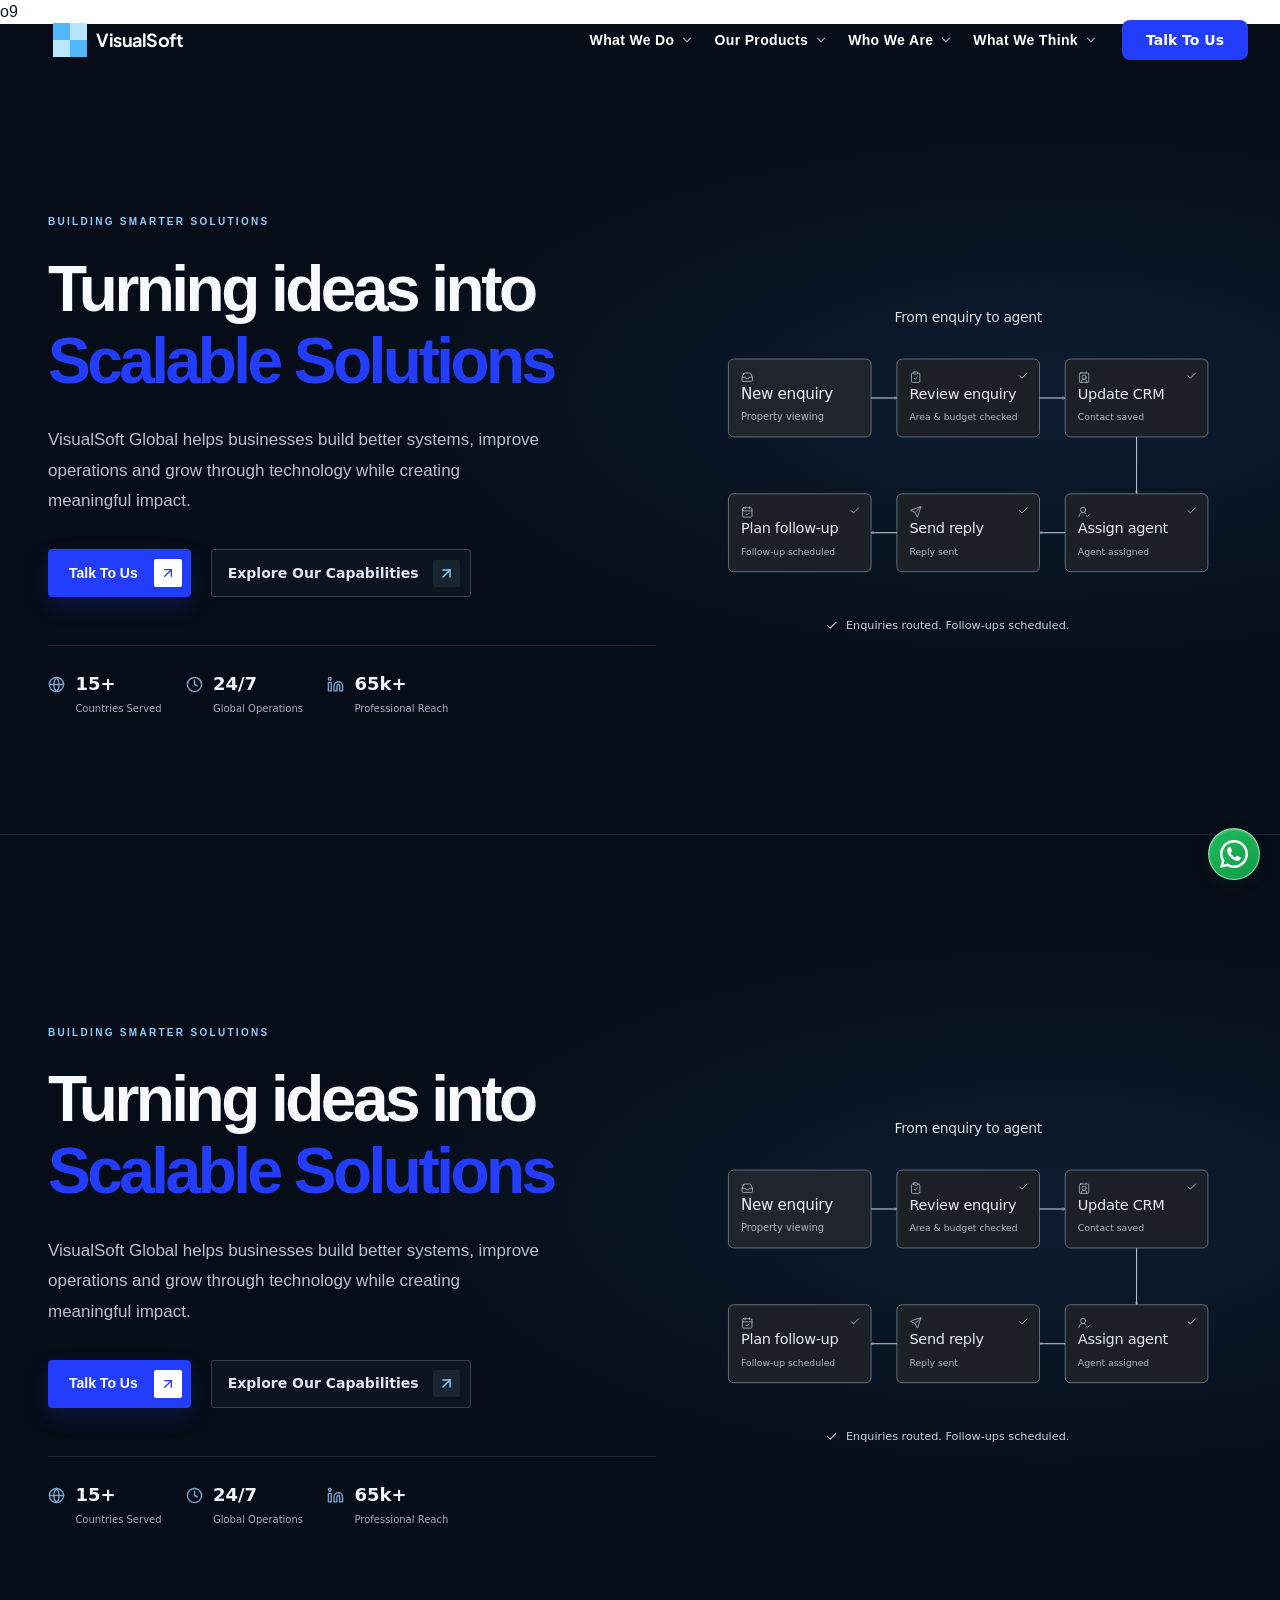
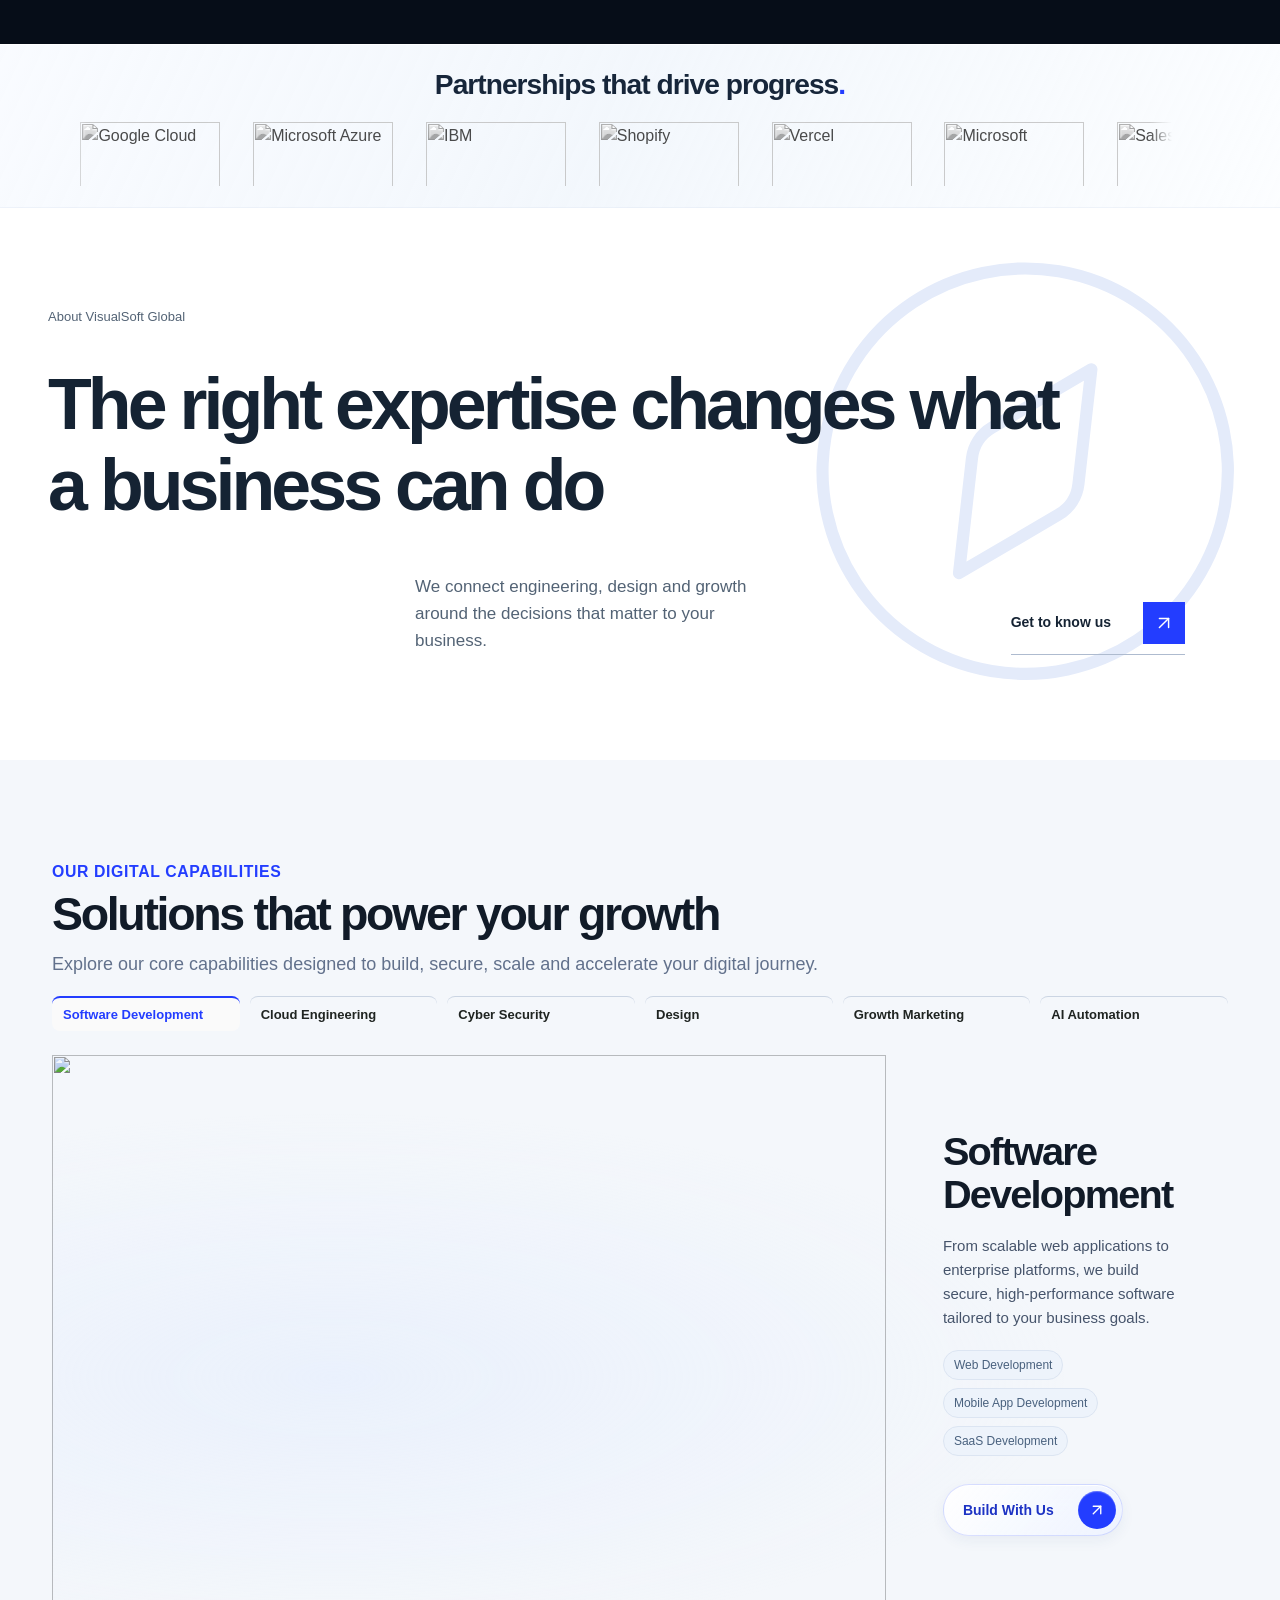
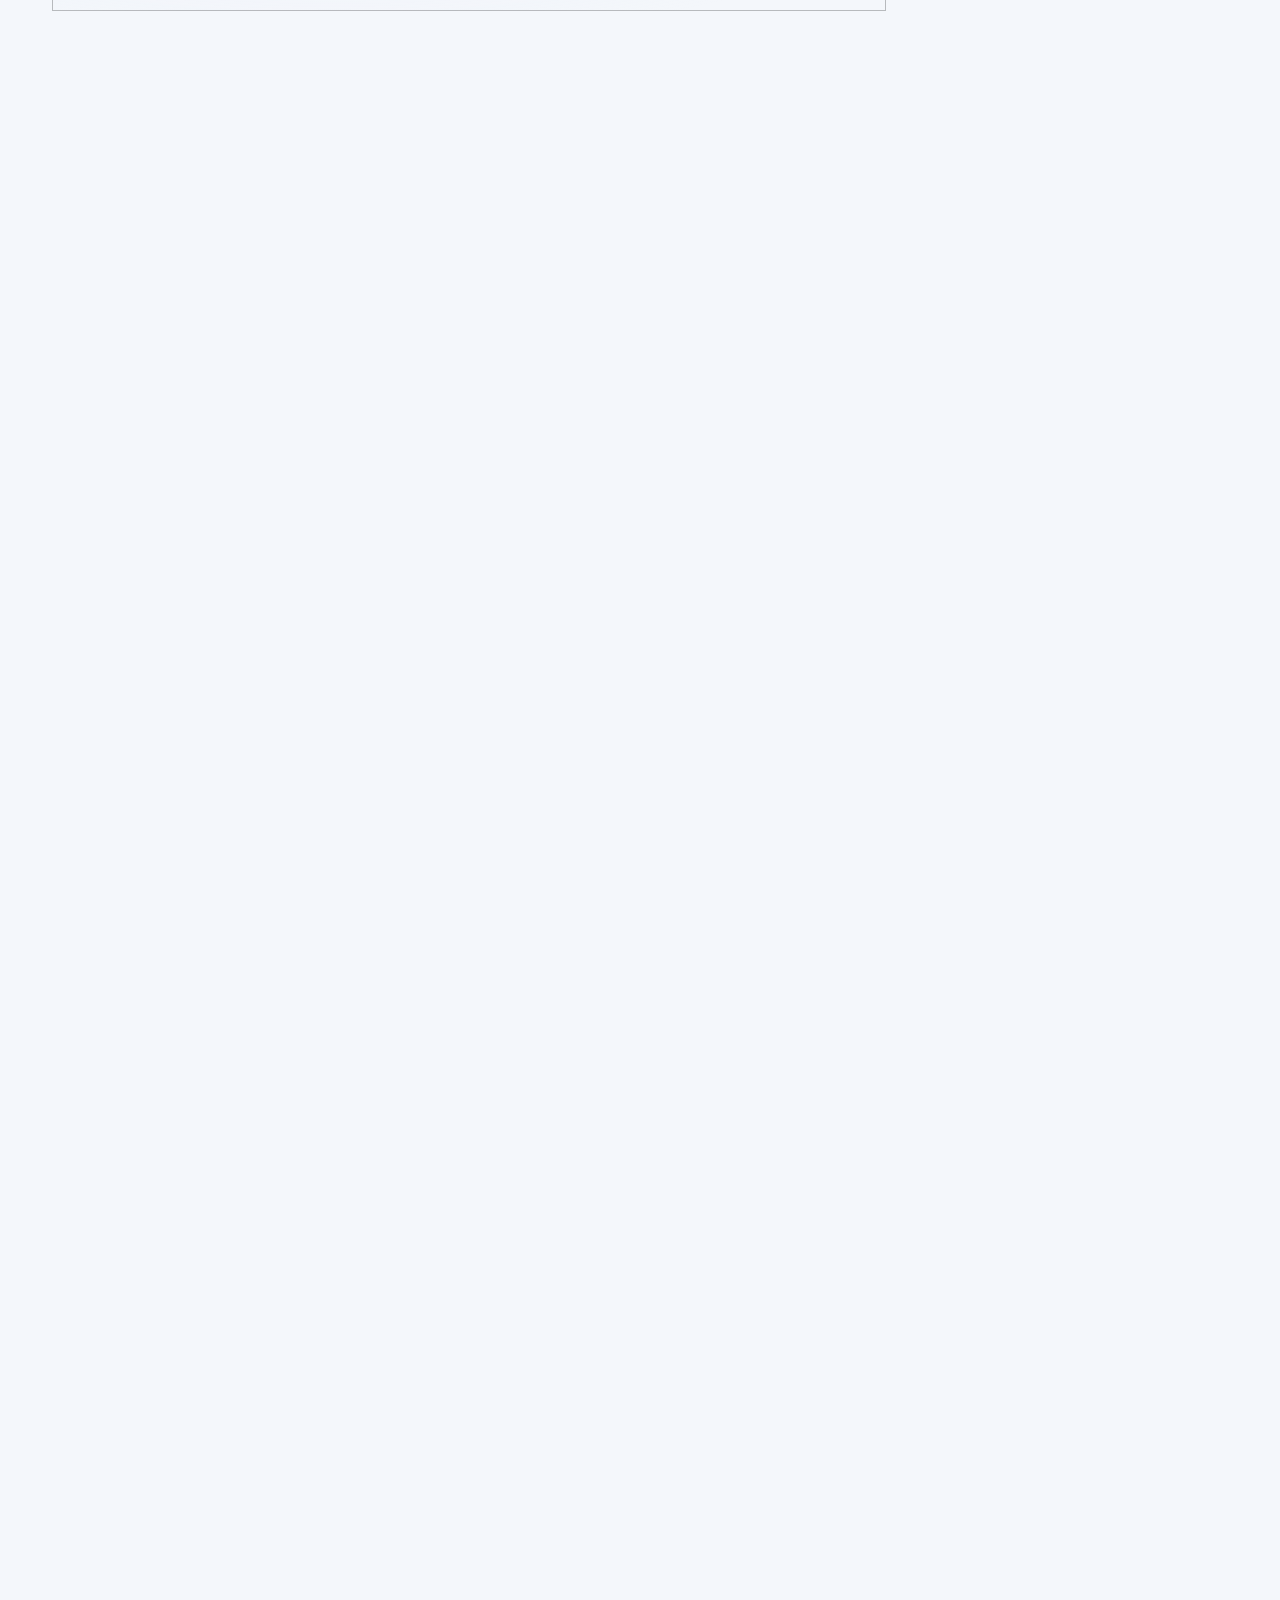
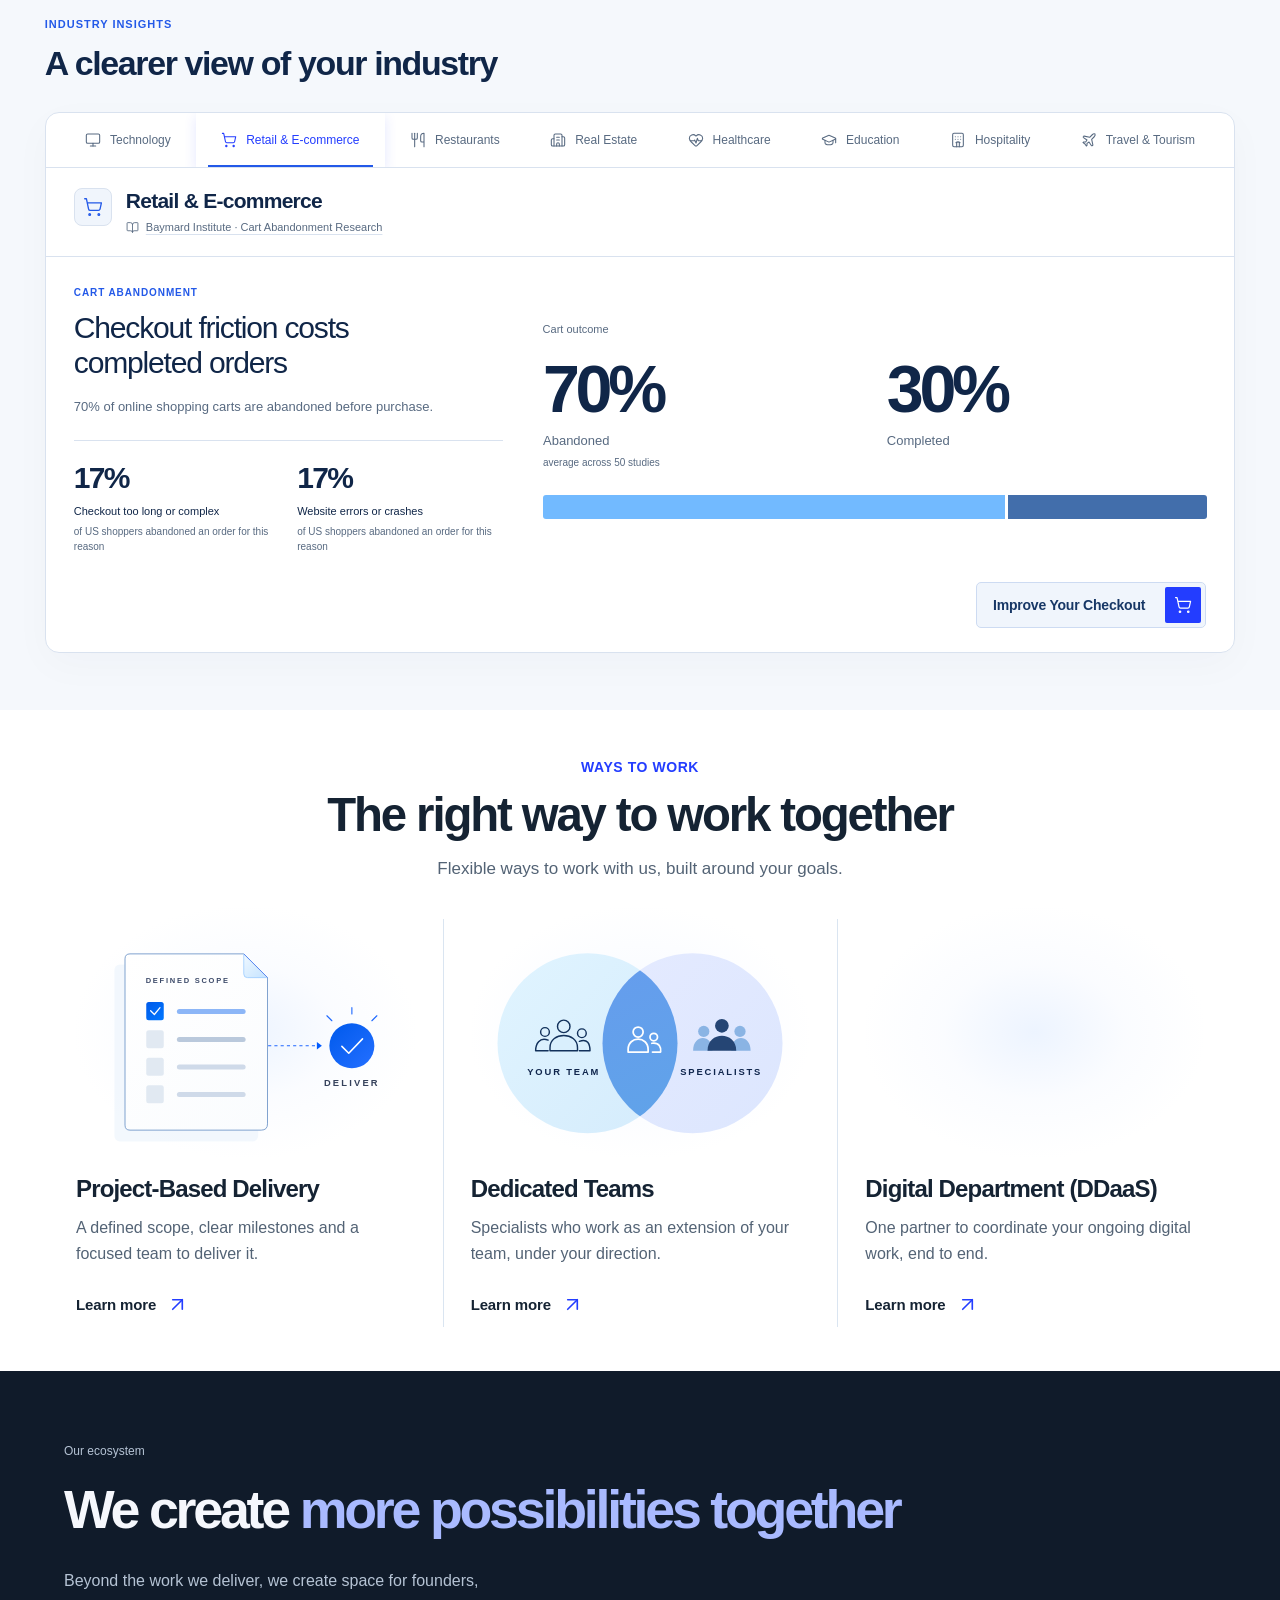
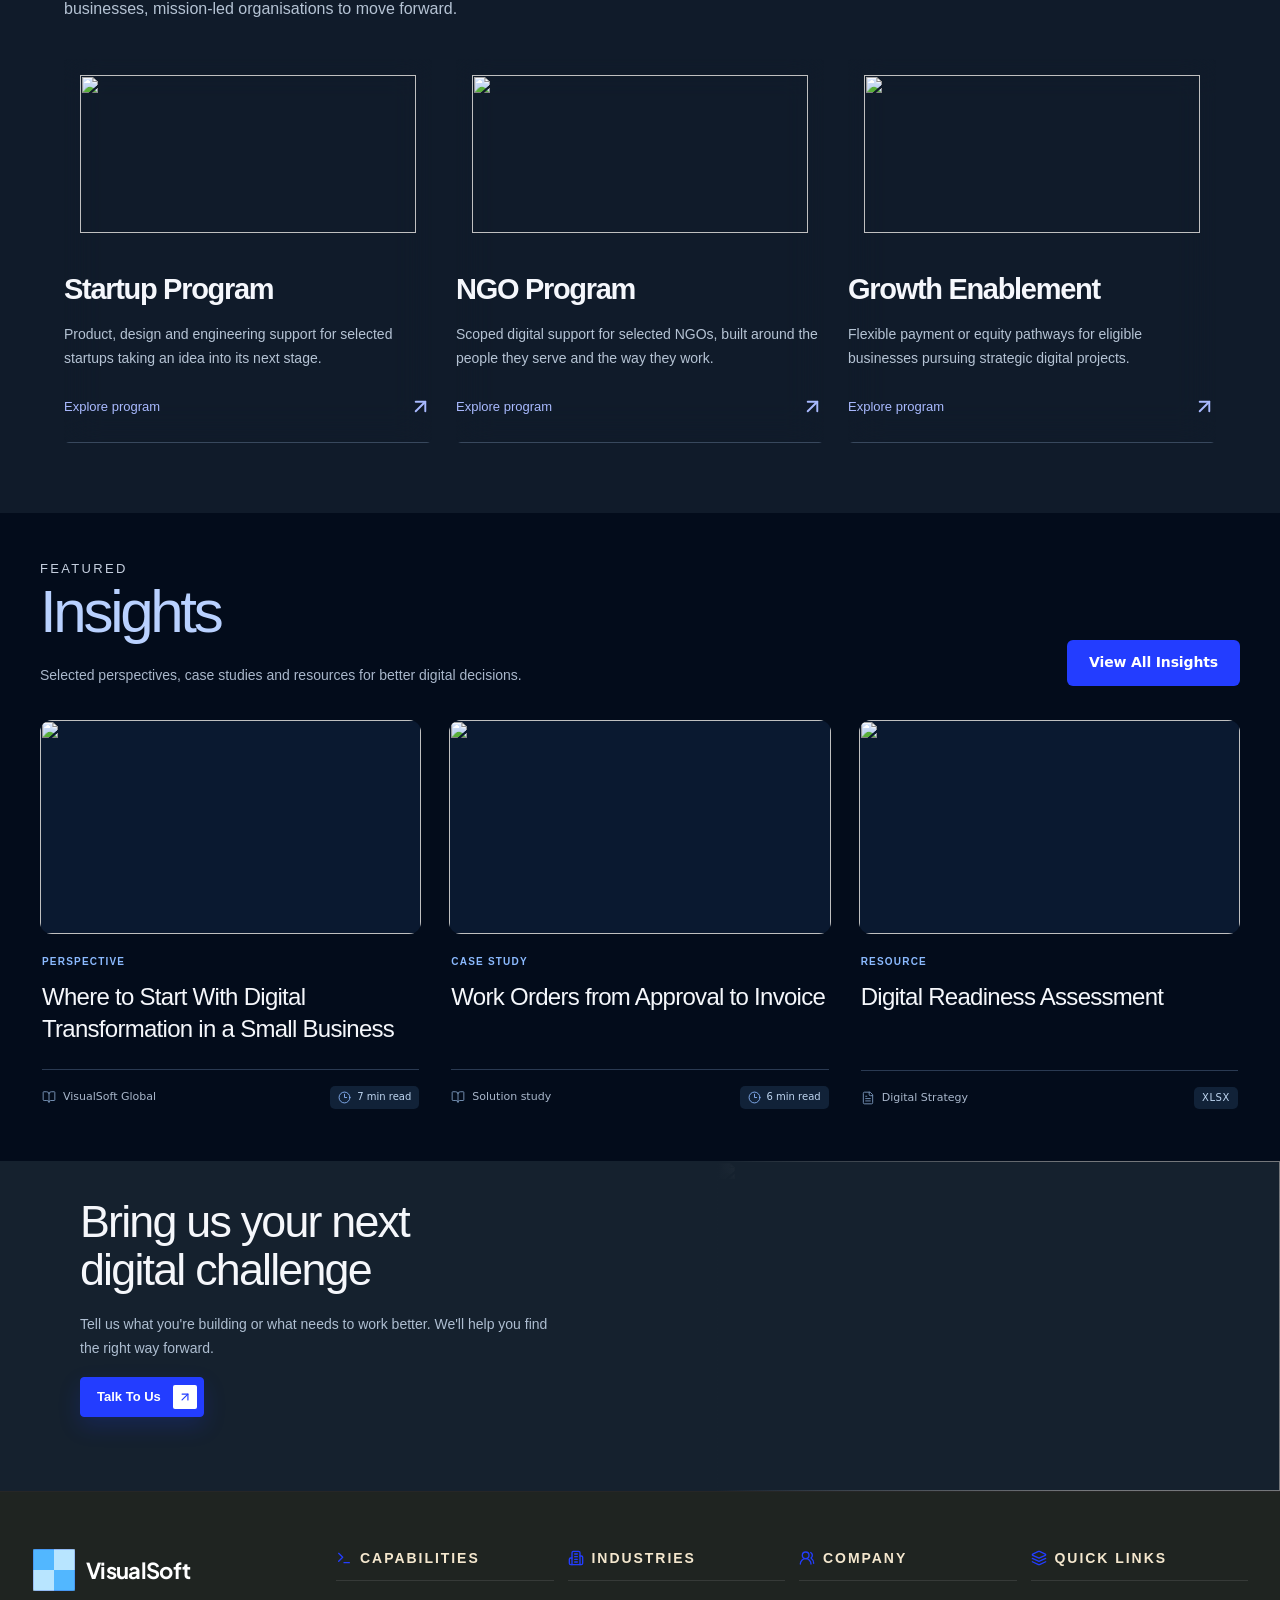
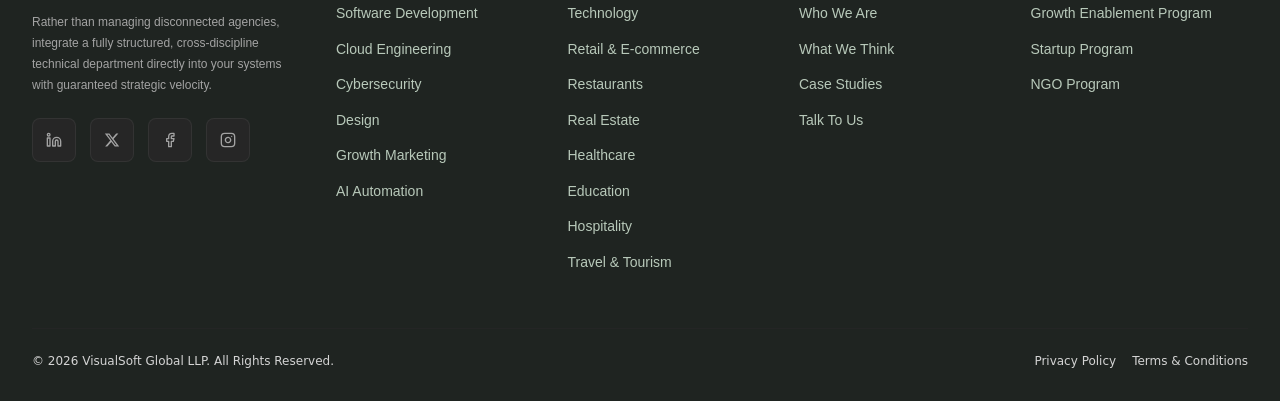
==== commit 5b9ddab9: "Update index.html with new content and styles" ====
--- a/index.html
+++ b/index.html
@@ -1,4 +1,4 @@
-<!DOCTYPE html><html lang="en" class="scroll-smooth" data-scroll-behavior="smooth"><head><meta charSet="utf-8"/><meta name="viewport" content="width=device-width, initial-scale=1"/><link rel="preload" as="script" fetchPriority="low" href="/_next/static/chunks/%5Bturbopack%5D_browser_dev_hmr-client_hmr-client_ts_0qva5cupmdgep._.js"/><script src="/_next/static/chunks/1daa_next_dist_compiled_react-dom_cjs_react-dom-client_development_0mp0cp_t-ezj9.js" async=""></script><script src="/_next/static/chunks/1q96_modules_next_dist_compiled_react-dom_cjs_react-dom_development_1sqry0_53krp4.js" async=""></script><script src="/_next/static/chunks/node_modules_next_dist_compiled_react-dom_0grqycjrj6mju._.js" async=""></script><script src="/_next/static/chunks/node_modules_next_dist_compiled_react-server-dom-turbopack_164kp-67asdr9._.js" async=""></script><script src="/_next/static/chunks/node_modules_next_dist_compiled_next-devtools_index_090k2jmam7qwg.js" async=""></script><script src="/_next/static/chunks/node_modules_next_dist_compiled_1amofcmz--cdp._.js" async=""></script><script src="/_next/static/chunks/node_modules_next_dist_client_1wygxxh5rwq0t._.js" async=""></script><script src="/_next/static/chunks/node_modules_next_dist_05y3oi5z9mc_3._.js" async=""></script><script src="/_next/static/chunks/node_modules_%40swc_helpers_cjs_1r9vbqwj2323d._.js" async=""></script><script src="/_next/static/chunks/_1anvha4rlo79g._.js" async=""></script><script src="/_next/static/chunks/turbopack-_06rkbud3pyrlm._.js" async=""></script><script src="/_next/static/chunks/_219uq1sj0q91c._.js" async=""></script><script src="/_next/static/chunks/src_components_07ce3kx4771im._.js" async=""></script><script src="/_next/static/chunks/node_modules_1a1jy8zot3nxr._.js" async=""></script><script src="/_next/static/chunks/src_components_0i55jw5rehp0r._.js" async=""></script><link rel="preload" href="https://fonts.googleapis.com/css2?family=JetBrains+Mono:wght@400;500;600&amp;family=Plus+Jakarta+Sans:wght@300;400;500;600;700;800&amp;display=swap" as="style"/><link rel="preload" href="/css/core-layout.css" as="style"/><link rel="preload" href="/css/home-gallery.css" as="style"/><link rel="preload" href="/css/engagement-ecosystem.css" as="style"/><link rel="preload" href="/css/capability-delivery.css" as="style"/><link rel="preload" href="/css/industry-dashboard.css" as="style"/><link rel="preload" href="/css/industry-spotlight.css" as="style"/><link rel="preload" href="/css/industry-explorer.css" as="style"/><link rel="preload" href="/css/ddaas-department.css" as="style"/><link rel="preload" href="/css/company-story.css" as="style"/><link rel="preload" href="/css/who-we-are.css" as="style"/><link rel="preload" href="/css/careers.css" as="style"/><link rel="preload" href="/css/ecosystem-programs.css" as="style"/><link rel="preload" href="/css/closing-band.css" as="style"/><link rel="preload" href="/css/custom.css" as="style"/><title>VisualSoft Global | Connected Digital Capabilities</title><meta name="description" content="Strategy, design, engineering, security, growth, and automation brought together through one connected technology partner."/><link rel="shortcut icon" href="/images/logo/visualsoft-icon.png"/><link rel="icon" href="/favicon.ico?favicon.1sq1per8507hx.ico" sizes="140x126" type="image/x-icon"/><link rel="icon" href="/images/logo/visualsoft-icon.png" type="image/png"/><link rel="icon" href="/favicon.ico" sizes="any"/><link rel="icon" href="/favicon.svg" type="image/svg+xml"/><link rel="apple-touch-icon" href="/images/logo/visualsoft-icon.png"/><link rel="icon" href="/images/logo/visualsoft-icon.png" type="image/png"/><link rel="shortcut icon" href="/favicon.ico"/><link rel="apple-touch-icon" href="/images/logo/visualsoft-icon.png"/><link rel="icon" href="/favicon.svg" type="image/svg+xml"/><link rel="preconnect" href="https://fonts.googleapis.com"/><link rel="preconnect" href="https://fonts.gstatic.com" crossorigin=""/><link rel="stylesheet" href="https://fonts.googleapis.com/css2?family=JetBrains+Mono:wght@400;500;600&amp;family=Plus+Jakarta+Sans:wght@300;400;500;600;700;800&amp;display=swap"/><script src="/_next/static/chunks/node_modules_next_dist_build_polyfills_polyfill-nomodule.js" noModule=""></script>
+o9<!DOCTYPE html><html lang="en" class="scroll-smooth" data-scroll-behavior="smooth"><head><meta charSet="utf-8"/><meta name="viewport" content="width=device-width, initial-scale=1"/><link rel="preload" as="script" fetchPriority="low" href="/_next/static/chunks/%5Bturbopack%5D_browser_dev_hmr-client_hmr-client_ts_0qva5cupmdgep._.js"/><script src="/_next/static/chunks/1daa_next_dist_compiled_react-dom_cjs_react-dom-client_development_0mp0cp_t-ezj9.js" async=""></script><script src="/_next/static/chunks/1q96_modules_next_dist_compiled_react-dom_cjs_react-dom_development_1sqry0_53krp4.js" async=""></script><script src="/_next/static/chunks/node_modules_next_dist_compiled_react-dom_0grqycjrj6mju._.js" async=""></script><script src="/_next/static/chunks/node_modules_next_dist_compiled_react-server-dom-turbopack_164kp-67asdr9._.js" async=""></script><script src="/_next/static/chunks/node_modules_next_dist_compiled_next-devtools_index_090k2jmam7qwg.js" async=""></script><script src="/_next/static/chunks/node_modules_next_dist_compiled_1amofcmz--cdp._.js" async=""></script><script src="/_next/static/chunks/node_modules_next_dist_client_1wygxxh5rwq0t._.js" async=""></script><script src="/_next/static/chunks/node_modules_next_dist_05y3oi5z9mc_3._.js" async=""></script><script src="/_next/static/chunks/node_modules_%40swc_helpers_cjs_1r9vbqwj2323d._.js" async=""></script><script src="/_next/static/chunks/_1anvha4rlo79g._.js" async=""></script><script src="/_next/static/chunks/turbopack-_06rkbud3pyrlm._.js" async=""></script><script src="/_next/static/chunks/_219uq1sj0q91c._.js" async=""></script><script src="/_next/static/chunks/src_components_07ce3kx4771im._.js" async=""></script><script src="/_next/static/chunks/node_modules_1a1jy8zot3nxr._.js" async=""></script><script src="/_next/static/chunks/src_components_0i55jw5rehp0r._.js" async=""></script><link rel="preload" href="https://fonts.googleapis.com/css2?family=JetBrains+Mono:wght@400;500;600&amp;family=Plus+Jakarta+Sans:wght@300;400;500;600;700;800&amp;display=swap" as="style"/><link rel="preload" href="/css/core-layout.css" as="style"/><link rel="preload" href="/css/home-gallery.css" as="style"/><link rel="preload" href="/css/engagement-ecosystem.css" as="style"/><link rel="preload" href="/css/capability-delivery.css" as="style"/><link rel="preload" href="/css/industry-dashboard.css" as="style"/><link rel="preload" href="/css/industry-spotlight.css" as="style"/><link rel="preload" href="/css/industry-explorer.css" as="style"/><link rel="preload" href="/css/ddaas-department.css" as="style"/><link rel="preload" href="/css/company-story.css" as="style"/><link rel="preload" href="/css/who-we-are.css" as="style"/><link rel="preload" href="/css/careers.css" as="style"/><link rel="preload" href="/css/ecosystem-programs.css" as="style"/><link rel="preload" href="/css/closing-band.css" as="style"/><link rel="preload" href="/css/custom.css" as="style"/><title>VisualSoft Global | Connected Digital Capabilities</title><meta name="description" content="Strategy, design, engineering, security, growth, and automation brought together through one connected technology partner."/><link rel="shortcut icon" href="/images/logo/visualsoft-icon.png"/><link rel="icon" href="/favicon.ico?favicon.1sq1per8507hx.ico" sizes="140x126" type="image/x-icon"/><link rel="icon" href="/images/logo/visualsoft-icon.png" type="image/png"/><link rel="icon" href="/favicon.ico" sizes="any"/><link rel="icon" href="/favicon.svg" type="image/svg+xml"/><link rel="apple-touch-icon" href="/images/logo/visualsoft-icon.png"/><link rel="icon" href="/images/logo/visualsoft-icon.png" type="image/png"/><link rel="shortcut icon" href="/favicon.ico"/><link rel="apple-touch-icon" href="/images/logo/visualsoft-icon.png"/><link rel="icon" href="/favicon.svg" type="image/svg+xml"/><link rel="preconnect" href="https://fonts.googleapis.com"/><link rel="preconnect" href="https://fonts.gstatic.com" crossorigin=""/><link rel="stylesheet" href="https://fonts.googleapis.com/css2?family=JetBrains+Mono:wght@400;500;600&amp;family=Plus+Jakarta+Sans:wght@300;400;500;600;700;800&amp;display=swap"/><script src="/_next/static/chunks/node_modules_next_dist_build_polyfills_polyfill-nomodule.js" noModule=""></script>
 <style id="visualsoft-bundled-styles">
 
 /* ========== /_next/static/chunks/src_app_globals_162hn9oqc8uss.css ========== */
@@ -376,25 +376,6 @@
   right: -1rem;
 }
 
-.-right-8 {
-  right: -2rem;
-}
-
-.bottom-0 {
-  bottom: 0;
-}
-
-.bottom-1\.5 {
-  bottom: .375rem;
-}
-
-.bottom-3 {
-  bottom: .75rem;
-}
-
-.bottom-4 {
-  bottom: 1rem;
-}
 
 .left-0 {
   left: 0;
@@ -2423,18 +2404,8 @@
 }
 
 .py-20 {
-  padding-top: 5rem;
-  padding-bottom: 5rem;
-}
-
-.py-3 {
-  padding-top: .75rem;
-  padding-bottom: .75rem;
-}
-
-.py-3\.5 {
-  padding-top: .875rem;
-  padding-bottom: .875rem;
+  padding-top: 
+    
 }
 
 .py-4 {
@@ -4984,65 +4955,6 @@
   transform: translate(var(--tw-translate-x), var(--tw-translate-y)) rotate(var(--tw-rotate)) skewX(var(--tw-skew-x)) skewY(var(--tw-skew-y)) scaleX(var(--tw-scale-x)) scaleY(var(--tw-scale-y));
 }
 
-.active\:scale-\[0\.98\]:active {
-  --tw-scale-x: .98;
-  --tw-scale-y: .98;
-  transform: translate(var(--tw-translate-x), var(--tw-translate-y)) rotate(var(--tw-rotate)) skewX(var(--tw-skew-x)) skewY(var(--tw-skew-y)) scaleX(var(--tw-scale-x)) scaleY(var(--tw-scale-y));
-}
-
-.active\:scale-\[0\.99\]:active {
-  --tw-scale-x: .99;
-  --tw-scale-y: .99;
-  transform: translate(var(--tw-translate-x), var(--tw-translate-y)) rotate(var(--tw-rotate)) skewX(var(--tw-skew-x)) skewY(var(--tw-skew-y)) scaleX(var(--tw-scale-x)) scaleY(var(--tw-scale-y));
-}
-
-.active\:bg-neutral-200\/60:active {
-  background-color: #e5e5e599;
-}
-
-.disabled\:pointer-events-none:disabled {
-  pointer-events: none;
-}
-
-.disabled\:cursor-not-allowed:disabled {
-  cursor: not-allowed;
-}
-
-.disabled\:opacity-50:disabled {
-  opacity: .5;
-}
-
-.disabled\:opacity-70:disabled {
-  opacity: .7;
-}
-
-.group[open] .group-open\:-rotate-180 {
-  --tw-rotate: -180deg;
-  transform: translate(var(--tw-translate-x), var(--tw-translate-y)) rotate(var(--tw-rotate)) skewX(var(--tw-skew-x)) skewY(var(--tw-skew-y)) scaleX(var(--tw-scale-x)) scaleY(var(--tw-scale-y));
-}
-
-.group:hover .group-hover\:mr-2 {
-  margin-right: .5rem;
-}
-
-.group:hover .group-hover\:w-3 {
-  width: .75rem;
-}
-
-.group\/ar:hover .group-hover\/ar\:translate-x-1, .group\/btn:hover .group-hover\/btn\:translate-x-1 {
-  --tw-translate-x: .25rem;
-  transform: translate(var(--tw-translate-x), var(--tw-translate-y)) rotate(var(--tw-rotate)) skewX(var(--tw-skew-x)) skewY(var(--tw-skew-y)) scaleX(var(--tw-scale-x)) scaleY(var(--tw-scale-y));
-}
-
-.group:hover .group-hover\:-translate-y-0\.5 {
-  --tw-translate-y: -.125rem;
-  transform: translate(var(--tw-translate-x), var(--tw-translate-y)) rotate(var(--tw-rotate)) skewX(var(--tw-skew-x)) skewY(var(--tw-skew-y)) scaleX(var(--tw-scale-x)) scaleY(var(--tw-scale-y));
-}
-
-.group:hover .group-hover\:translate-x-0 {
-  --tw-translate-x: 0px;
-  transform: translate(var(--tw-translate-x), var(--tw-translate-y)) rotate(var(--tw-rotate)) skewX(var(--tw-skew-x)) skewY(var(--tw-skew-y)) scaleX(var(--tw-scale-x)) scaleY(var(--tw-scale-y));
-}
 
 .group:hover .group-hover\:translate-x-0\.5 {
   --tw-translate-x: .125rem;
@@ -7507,8 +7419,7 @@
 @keyframes em-team-join-right{0%,8%{opacity:0;transform:translateX(55px) scale(.35)}22%{opacity:1;transform:translateX(42px) scale(.68)}43%,100%{opacity:1;transform:translateX(0) scale(1)}}
 [data-art-motion="running"] .em-team-shared-field{will-change:transform,opacity;transform-origin:240px 207px;animation:em-team-shared-field 4.8s cubic-bezier(.22,.7,.25,1) infinite}
 @keyframes em-team-shared-field{0%,32%{opacity:0;transform:scaleX(0)}47%,100%{opacity:1;transform:scaleX(1)}}[data-art-motion="running"] .em-team-shared-team{will-change:transform,opacity;transform-origin:242px 204px;animation:em-team-shared-team 4.8s cubic-bezier(.22,.7,.25,1) infinite}
-@keyframes em-team-shared-team{0%,47%{opacity:0;transform:translateY(22px) scale(.3)}61%,100%{opacity:1;transform:translateY(0) scale(1)}}}</style></svg></div></div><h3>Dedicated Teams</h3><p class="EngagementReference_description__9qWno">Specialists who work as an extension of your team, under your direction.</p><a class="EngagementReference_link__40BjH" aria-label="Learn more about Dedicated Teams" href="/contact">Learn more <span class="EngagementReference_linkArrow__MNyrG" aria-hidden="true"><svg xmlns="http://www.w3.org/2000/svg" width="23" height="23" viewBox="0 0 24 24" fill="none" stroke="currentColor" stroke-width="1.7" stroke-linecap="round" stroke-linejoin="round" class="lucide lucide-arrow-up-right" aria-hidden="true"><path d="M7 7h10v10"></path><path d="M7 17 17 7"></path></svg></span></a></article><article class="EngagementReference_model__1cifj"><div class="EngagementReference_visual__JFGzf"><div class="EngagementReference_artwork__WpHwG" role="img" aria-label="One partner at the centre of strategy, build, operate, optimize, secure and advise." data-art-motion="still"><svg xmlns="http://www.w3.org/2000/svg" width="480" height="400" viewBox="0 0 480 400" fill="none" aria-hidden="true" focusable="false"><defs><radialGradient id="em-department-sector"><stop stop-color="#f7fbff" /><stop offset="1" stop-color="#eaf5fd" /></radialGradient><linearGradient id="em-department-core" x1="175" y1="132" x2="308" y2="275" gradientUnits="userSpaceOnUse"><stop stop-color="#0051c8" /><stop offset="1" stop-color="#0061db" /></linearGradient></defs><g class="em-department-cycle"><g class="em-department-partner-core"><circle cx="240" cy="200" r="86" fill="url(#em-department-core)" />
-</g><g class="em-department-partner-copy"><g stroke="white" stroke-width="3" stroke-linecap="round"><circle cx="240" cy="165" r="11" /><path d="M220 200C220 176 260 176 260 200" /></g>
+@keyframes em-team-shared-team{0%,47%{opacity:0;transform:translateY(22px) scale(.3)}61%,100%{opacity:1;transform:translateY(0) scale(1)}}}</style></svg></div></div><h3>Dedicated Teams</h3><p class="EngagementReference_description__9qWno">Specialists who work as an extension of your team, under your direction.</p><a class="EngagementReference_link__40BjH" aria-label="Learn more about Dedicated Teams" href="/contact">Learn more <span class="EngagementReference_linkArrow__MNyrG" aria-hidden="true"><svg xmlns="http://www.w3.org/2000/svg" width="23" height="23" viewBox="0 0 24 24" fill="none" stroke="currentColor" stroke-width="1.7" stroke-linecap="round" stroke-linejoin="round" class="lucide lucide-arrow-up-right" aria-hidden="true"><path d="M7 7h10v10"></path><path d="M7 17 17 7"></path></svg></span></a></article><article class="EngagementReference_model__1cifj"><div class="EngagementReference_visual__JFGzf"><div class="EngagementReference_artwork__WpHwG" role="img" aria-label="One partner at the centre of strategy, build, operate, optimize, secure and advise." data-art-motion="still"><svg xmlns="http://www.w3.org/2000/svg" width="480" height="400" viewBox="0 0 480 400" fill="none" aria-hidden="true" focusable="false"><defs><radialGradient id="em-department-sector"><stop stop-color="#f7fbff" /><stop offset="1" stop-color="#eaf5fd" /></radialGradient><linearGradient id="em-department-core" linecap="round"><circle cx="240" cy="165" r="11" /><path d="M220 200C220 176 260 176 260 200" /></g>
 <g font-family="Arial,sans-serif" text-anchor="middle" fill="white" font-size="15" font-weight="600" letter-spacing="3.6"><text x="240" y="228">ONE</text><text x="240" y="249">PARTNER</text></g>
 </g><g class="em-department-discipline-0"><path d="M147.045 25.176 A198 198 0 0 1 332.955 25.176 L285.539 114.354 A97 97 0 0 0 194.461 114.354 Z" fill="url(#em-department-sector)" stroke="white" stroke-width="7" stroke-linejoin="round" /><g stroke="#0754bd" stroke-width="5.5" stroke-linecap="round"><path d="M229 47V39M238 47V30M247 47V20" /></g>
 <g font-family="Arial,sans-serif" text-anchor="middle" fill="#10264d" font-size="12.5" font-weight="600" letter-spacing="2.5"><text x="240" y="75">STRATEGY</text></g></g><g class="em-department-discipline-1"><path d="M344.924 32.086 A198 198 0 0 1 437.879 193.090 L336.941 196.615 A97 97 0 0 0 291.402 117.739 Z" fill="url(#em-department-sector)" stroke="white" stroke-width="7" stroke-linejoin="round" /><g transform="translate(367 110)" stroke="#122e58" stroke-width="2.2" stroke-linejoin="round"><path d="M12.010 -4.975 L12.667 -2.924 L17.669 -3.435 L17.669 3.435 L12.667 2.924 L12.010 4.975 L11.025 6.889 L14.923 10.065 L10.065 14.923 L6.889 11.025 L4.975 12.010 L2.924 12.667 L3.435 17.669 L-3.435 17.669 L-2.924 12.667 L-4.975 12.010 L-6.889 11.025 L-10.065 14.923 L-14.923 10.065 L-11.025 6.889 L-12.010 4.975 L-12.667 2.924 L-17.669 3.435 L-17.669 -3.435 L-12.667 -2.924 L-12.010 -4.975 L-11.025 -6.889 L-14.923 -10.065 L-10.065 -14.923 L-6.889 -11.025 L-4.975 -12.010 L-2.924 -12.667 L-3.435 -17.669 L3.435 -17.669 L2.924 -12.667 L4.975 -12.010 L6.889 -11.025 L10.065 -14.923 L14.923 -10.065 L11.025 -6.889Z" /><circle r="6" /></g><g font-family="Arial,sans-serif" text-anchor="middle" fill="#10264d" font-size="12.5" font-weight="600" letter-spacing="2.5"><text x="367" y="153">BUILD</text></g></g><g class="em-department-discipline-2"><path d="M437.879 206.910 A198 198 0 0 1 344.924 367.914 L291.402 282.261 A97 97 0 0 0 336.941 203.385 Z" fill="url(#em-department-sector)" stroke="white" stroke-width="7" stroke-linejoin="round" /><g transform="translate(367 257)" stroke="#122e58" stroke-width="2.3" stroke-linecap="round"><path d="M-2-12L-13 8M2-12L13 8M-9 13H9" /><circle cy="-16" r="5" fill="#edf7fe" /><circle cx="-14" cy="13" r="5" fill="#edf7fe" /><circle cx="14" cy="13" r="5" fill="#edf7fe" /></g>
@@ -7527,4 +7438,4 @@
 @keyframes em-department-discipline-3{0%,32%{opacity:0;transform:rotate(-24deg) scale(.15)}47%,100%{opacity:1;transform:rotate(0deg) scale(1)}}[data-art-motion="running"] .em-department-discipline-4{will-change:transform,opacity;transform-origin:240px 200px;animation:em-department-discipline-4 4.8s cubic-bezier(.22,.7,.25,1) infinite}
 @keyframes em-department-discipline-4{0%,38%{opacity:0;transform:rotate(-24deg) scale(.15)}53%,100%{opacity:1;transform:rotate(0deg) scale(1)}}[data-art-motion="running"] .em-department-discipline-5{will-change:transform,opacity;transform-origin:240px 200px;animation:em-department-discipline-5 4.8s cubic-bezier(.22,.7,.25,1) infinite}
 @keyframes em-department-discipline-5{0%,44%{opacity:0;transform:rotate(-24deg) scale(.15)}59%,100%{opacity:1;transform:rotate(0deg) scale(1)}}[data-art-motion="running"] .em-department-outer-orbit{will-change:transform,opacity;transform-origin:240px 200px;animation:em-department-outer-orbit 4.8s cubic-bezier(.22,.7,.25,1) infinite}
-@keyframes em-department-outer-orbit{0%,59%{opacity:0;transform:rotate(-18deg) scale(.8)}72%,100%{opacity:1;transform:rotate(0deg) scale(1)}}}</style></svg></div></div><h3>Digital Department (DDaaS)</h3><p class="EngagementReference_description__9qWno">One partner to coordinate your ongoing digital work, end to end.</p><a class="EngagementReference_link__40BjH" aria-label="Learn more about Digital Department (DDaaS)" href="/ddaas">Learn more <span class="EngagementReference_linkArrow__MNyrG" aria-hidden="true"><svg xmlns="http://www.w3.org/2000/svg" width="23" height="23" viewBox="0 0 24 24" fill="none" stroke="currentColor" stroke-width="1.7" stroke-linecap="round" stroke-linejoin="round" class="lucide lucide-arrow-up-right" aria-hidden="true"><path d="M7 7h10v10"></path><path d="M7 17 17 7"></path></svg></span></a></article></div></div></section><div class="CompanyStory_root__Yc_FF CompanyStory_story__ot6__ CompanyStory_perspective__5LwnO"><section id="ecosystem" data-home-section="ecosystem" data-ecosystem-direction="who-we-are" aria-labelledby="ecosystem-heading" class="CompanyStory_chapter__ceu1C CompanyStory_dark__PUt5x CompanyStory_ecosystem__81WSY"><div class="CompanyStory_boundary__49ig_"><header><p class="CompanyStory_sectionName__jpfOS">Our ecosystem</p><h2 id="ecosystem-heading">We create <span>more possibilities together</span></h2><p>Beyond the work we deliver, we create space for founders, businesses, mission-led organisations to move forward.</p></header><div class="CompanyStory_programField__XOxYd HomeEcosystem_threePrograms__gDsFP"><a class="CompanyStory_program__q96z6" href="/ecosystem/startup-program"><div class="CompanyStory_programImage__O0Tvc HomeEcosystem_programArtwork__J11Lp" data-icon-motion="still"><img alt="" loading="lazy" decoding="async" data-nimg="fill" style="position:absolute;height:100%;width:100%;left:0;top:0;right:0;bottom:0;color:transparent" sizes="(max-width: 767px) 160px, 190px" src="/images/ecosystem/startup-program-3d.webp"/></div><div class="CompanyStory_programCopy__cbEmb"><h3>Startup Program</h3><p>Product, design and engineering support for selected startups taking an idea into its next stage.</p><span>Explore program <svg xmlns="http://www.w3.org/2000/svg" width="23" height="23" viewBox="0 0 24 24" fill="none" stroke="currentColor" stroke-width="2" stroke-linecap="round" stroke-linejoin="round" class="lucide lucide-arrow-up-right" aria-hidden="true"><path d="M7 7h10v10"></path><path d="M7 17 17 7"></path></svg></span></div></a><a class="CompanyStory_program__q96z6" href="/ecosystem/ngo-program"><div class="CompanyStory_programImage__O0Tvc HomeEcosystem_programArtwork__J11Lp" data-icon-motion="still"><img alt="" loading="lazy" decoding="async" data-nimg="fill" style="position:absolute;height:100%;width:100%;left:0;top:0;right:0;bottom:0;color:transparent" sizes="(max-width: 767px) 160px, 190px" src="/images/ecosystem/ngo-program-3d.webp"/></div><div class="CompanyStory_programCopy__cbEmb"><h3>NGO Program</h3><p>Scoped digital support for selected NGOs, built around the people they serve and the way they work.</p><span>Explore program <svg xmlns="http://www.w3.org/2000/svg" width="23" height="23" viewBox="0 0 24 24" fill="none" stroke="currentColor" stroke-width="2" stroke-linecap="round" stroke-linejoin="round" class="lucide lucide-arrow-up-right" aria-hidden="true"><path d="M7 7h10v10"></path><path d="M7 17 17 7"></path></svg></span></div></a><a class="CompanyStory_program__q96z6" href="/ecosystem/growth-enablement-program"><div class="CompanyStory_programImage__O0Tvc HomeEcosystem_programArtwork__J11Lp" data-icon-motion="still"><img alt="" loading="lazy" decoding="async" data-nimg="fill" style="position:absolute;height:100%;width:100%;left:0;top:0;right:0;bottom:0;color:transparent" sizes="(max-width: 767px) 160px, 190px" src="/images/ecosystem/growth-enablement-3d.webp"/></div><div class="CompanyStory_programCopy__cbEmb"><h3>Growth Enablement</h3><p>Flexible payment or equity pathways for eligible businesses pursuing strategic digital projects.</p><span>Explore program <svg xmlns="http://www.w3.org/2000/svg" width="23" height="23" viewBox="0 0 24 24" fill="none" stroke="currentColor" stroke-width="2" stroke-linecap="round" stroke-linejoin="round" class="lucide lucide-arrow-up-right" aria-hidden="true"><path d="M7 7h10v10"></path><path d="M7 17 17 7"></path></svg></span></div></a></div></div></section></div><div id="featured-insights" data-home-section="featured-insights" data-heading-style="editorial" class="FeaturedInsights_root__hYMfK"><div id="insights-original" data-insights-original="true"><section id="insights-original-content" data-home-section="featured-insights" data-insights-page="home" aria-labelledby="insights-original-content-heading" class="NewInsightsShowcase_section__h5WDQ NewInsightsShowcase_compact__8jCYc"><div class="NewInsightsShowcase_inner__kt7Qq"><div class="NewInsightsShowcase_compactLayout___Tg0f" data-insights-layout="true"><header class="NewInsightsShowcase_header__7DpHp"><div class="NewInsightsShowcase_intro__Sx28x"><h2 id="insights-original-content-heading">Featured <span>Insights</span></h2><p>Selected perspectives, case studies and resources for better digital decisions.</p></div></header><div id="insights-original-content-cards" class="NewInsightsShowcase_cards__4js6E"><article class="NewInsightsShowcase_card__4hunP" data-featured-insight="perspective"><a class="NewInsightsShowcase_cardLink___s19j" href="/perspectives/digital-transformation-smes-business-problem"><div class="NewInsightsShowcase_media__hTlfO"><img alt="A narrow pale opening releases light between a dense cobalt field and a softly expanding blue area." loading="lazy" decoding="async" data-nimg="fill" class="NewInsightsShowcase_image__XSJOK" style="position:absolute;height:100%;width:100%;left:0;top:0;right:0;bottom:0;object-position:center;color:transparent" sizes="(min-width: 1280px) 400px, (min-width: 640px) 33vw, 100vw" src="/images/perspectives/featured/001-thumbnail.webp"/></div><div class="NewInsightsShowcase_copy__jjYXB"><p class="NewInsightsShowcase_category__JN4v5">Perspective</p><h3>Where to Start With Digital Transformation in a Small Business</h3><div class="NewInsightsShowcase_meta__35Pvj"><div class="NewInsightsShowcase_metaDetails__OSlRJ"><span class="NewInsightsShowcase_metaDetail__1tuF3"><svg xmlns="http://www.w3.org/2000/svg" width="14" height="14" viewBox="0 0 24 24" fill="none" stroke="currentColor" stroke-width="1.6" stroke-linecap="round" stroke-linejoin="round" class="lucide lucide-book-open" aria-hidden="true"><path d="M12 7v14"></path><path d="M3 18a1 1 0 0 1-1-1V4a1 1 0 0 1 1-1h5a4 4 0 0 1 4 4 4 4 0 0 1 4-4h5a1 1 0 0 1 1 1v13a1 1 0 0 1-1 1h-6a3 3 0 0 0-3 3 3 3 0 0 0-3-3z"></path></svg><span>VisualSoft Global</span></span><span class="NewInsightsShowcase_metaBadge__Y_yHj "><svg xmlns="http://www.w3.org/2000/svg" width="13" height="13" viewBox="0 0 24 24" fill="none" stroke="currentColor" stroke-width="1.6" stroke-linecap="round" stroke-linejoin="round" class="lucide lucide-clock3 lucide-clock-3" aria-hidden="true"><path d="M12 6v6h4"></path><circle cx="12" cy="12" r="10"></circle></svg><span>7 min read</span></span></div></div></div></a></article><article class="NewInsightsShowcase_card__4hunP" data-featured-insight="case-study"><a class="NewInsightsShowcase_cardLink___s19j" href="/case-studies/business-operations-consolidation"><div class="NewInsightsShowcase_media__hTlfO"><img alt="" loading="lazy" decoding="async" data-nimg="fill" class="NewInsightsShowcase_image__XSJOK" style="position:absolute;height:100%;width:100%;left:0;top:0;right:0;bottom:0;object-position:center;color:transparent" sizes="(min-width: 1280px) 400px, (min-width: 640px) 33vw, 100vw" src="/images/solution-studies/selected/17-thumbnail.webp"/></div><div class="NewInsightsShowcase_copy__jjYXB"><p class="NewInsightsShowcase_category__JN4v5">Case Study</p><h3>Work Orders from Approval to Invoice</h3><div class="NewInsightsShowcase_meta__35Pvj"><div class="NewInsightsShowcase_metaDetails__OSlRJ"><span class="NewInsightsShowcase_metaDetail__1tuF3"><svg xmlns="http://www.w3.org/2000/svg" width="14" height="14" viewBox="0 0 24 24" fill="none" stroke="currentColor" stroke-width="1.6" stroke-linecap="round" stroke-linejoin="round" class="lucide lucide-book-open" aria-hidden="true"><path d="M12 7v14"></path><path d="M3 18a1 1 0 0 1-1-1V4a1 1 0 0 1 1-1h5a4 4 0 0 1 4 4 4 4 0 0 1 4-4h5a1 1 0 0 1 1 1v13a1 1 0 0 1-1 1h-6a3 3 0 0 0-3 3 3 3 0 0 0-3-3z"></path></svg><span>Solution study</span></span><span class="NewInsightsShowcase_metaBadge__Y_yHj "><svg xmlns="http://www.w3.org/2000/svg" width="13" height="13" viewBox="0 0 24 24" fill="none" stroke="currentColor" stroke-width="1.6" stroke-linecap="round" stroke-linejoin="round" class="lucide lucide-clock3 lucide-clock-3" aria-hidden="true"><path d="M12 6v6h4"></path><circle cx="12" cy="12" r="10"></circle></svg><span>6 min read</span></span></div></div></div></a></article><article class="NewInsightsShowcase_card__4hunP" data-featured-insight="resource"><a class="NewInsightsShowcase_cardLink___s19j" href="/resources/digital-readiness-assessment"><div class="NewInsightsShowcase_media__hTlfO"><img alt="Two operating owners review a failed integration, its accountable owner and recovery evidence." loading="lazy" decoding="async" data-nimg="fill" class="NewInsightsShowcase_image__XSJOK" style="position:absolute;height:100%;width:100%;left:0;top:0;right:0;bottom:0;object-position:center top;color:transparent" sizes="(min-width: 1280px) 400px, (min-width: 640px) 33vw, 100vw" src="/images/resources/featured/digital-readiness-assessment.webp"/></div><div class="NewInsightsShowcase_copy__jjYXB"><p class="NewInsightsShowcase_category__JN4v5">Resource</p><h3>Digital Readiness Assessment</h3><div class="NewInsightsShowcase_meta__35Pvj"><div class="NewInsightsShowcase_metaDetails__OSlRJ"><span class="NewInsightsShowcase_metaDetail__1tuF3"><svg xmlns="http://www.w3.org/2000/svg" width="14" height="14" viewBox="0 0 24 24" fill="none" stroke="currentColor" stroke-width="1.6" stroke-linecap="round" stroke-linejoin="round" class="lucide lucide-file-text" aria-hidden="true"><path d="M15 2H6a2 2 0 0 0-2 2v16a2 2 0 0 0 2 2h12a2 2 0 0 0 2-2V7Z"></path><path d="M14 2v4a2 2 0 0 0 2 2h4"></path><path d="M10 9H8"></path><path d="M16 13H8"></path><path d="M16 17H8"></path></svg><span>Digital Strategy</span></span><span class="NewInsightsShowcase_metaBadge__Y_yHj NewInsightsShowcase_fileBadge__cgy6_"><span>XLSX</span></span></div></div></div></a></article></div><a class="NewInsightsShowcase_viewAll__fvqXa" href="/what-we-think">View All Insights</a></div></div></section></div></div><section id="home-next-step" data-home-section="final-cta" aria-labelledby="home-next-step-heading" class="FinalCTASection_section___CSsX"><div class="FinalCTASection_band__IOcPp"><div class="FinalCTASection_content__c_Zzh"><h2 id="home-next-step-heading">Bring us your next<br/><span>digital challenge</span></h2><p>Tell us what you&#x27;re building or what needs to work better. We&#x27;ll help you find the right way forward.</p><button type="button" class="FinalCTASection_button__wVYE9"><span>Talk To Us</span><span class="FinalCTASection_buttonIcon__F40vn" aria-hidden="true"><svg xmlns="http://www.w3.org/2000/svg" width="14" height="14" viewBox="0 0 24 24" fill="none" stroke="currentColor" stroke-width="2" stroke-linecap="round" stroke-linejoin="round" class="lucide lucide-arrow-up-right" aria-hidden="true"><path d="M7 7h10v10"></path><path d="M7 17 17 7"></path></svg></span></button></div><div class="FinalCTASection_artwork__mJCEu" aria-hidden="true"><img alt="" loading="lazy" decoding="async" data-nimg="fill" class="FinalCTASection_image__LHKc2" style="position:absolute;height:100%;width:100%;left:0;top:0;right:0;bottom:0;color:transparent" sizes="(min-width: 1024px) 44vw, (min-width: 768px) 42vw, 100vw" src="/images/home/home-cta-portals-v1.webp"/></div></div></section></div></div></main><!--$--><!--/$--><footer id="global-footer" class="bg-[#1F2421] text-white pt-14 pb-8 border-t border-neutral-800"><div class="max-w-7xl mx-auto px-4 sm:px-6 lg:px-8"><div class="grid grid-cols-2 gap-x-[30px] gap-y-8 pb-10 md:grid-cols-4 lg:grid-cols-[minmax(290px,1.3fr)_repeat(4,minmax(0,1fr))] lg:gap-x-3.5 lg:gap-y-5 lg:pb-12"><div class="col-span-2 space-y-5 md:col-span-4 lg:col-span-1 lg:pr-4"><div class="flex min-w-0 items-center text-white"><svg aria-hidden="true" focusable="false" viewBox="0 0 150 36" width="150" height="36" class="object-contain transition-all duration-300 h-11 w-auto max-w-full shrink-0 text-white transition-all"><rect x="1" y="1" width="34" height="34" rx="2" fill="#233DFF"/><path d="M1 1h17v17H1zM18 18h17v17H18z" fill="#52B7FF"/><path d="M18 1h17v17H18zM1 18h17v17H1z" fill="#B8E5FF"/><text x="44" y="25" fill="currentColor" font-family="Plus Jakarta Sans,Arial,sans-serif" font-size="18" font-weight="700" letter-spacing="-.5">VisualSoft</text></svg></div><p class="max-w-[290px] text-xs font-light leading-[1.75] text-neutral-400">Rather than managing disconnected agencies, integrate a fully structured, cross-discipline technical department directly into your systems with guaranteed strategic velocity.</p><div class="flex items-center gap-3.5 pt-0.5"><a href="https://linkedin.com/company/visualsoft-global" target="_blank" rel="noopener noreferrer" aria-label="LinkedIn" title="LinkedIn profile link" class="flex h-11 w-11 items-center justify-center rounded-lg border border-neutral-700/50 bg-neutral-800 text-neutral-400 transition-colors hover:bg-brand-blue hover:text-white focus-visible:outline-2 focus-visible:outline-offset-4 focus-visible:outline-[#B7E4FF]"><svg xmlns="http://www.w3.org/2000/svg" width="24" height="24" viewBox="0 0 24 24" fill="none" stroke="currentColor" stroke-width="2" stroke-linecap="round" stroke-linejoin="round" class="lucide lucide-linkedin h-4 w-4"><path d="M16 8a6 6 0 0 1 6 6v7h-4v-7a2 2 0 0 0-2-2 2 2 0 0 0-2 2v7h-4v-7a6 6 0 0 1 6-6z"></path><rect width="4" height="12" x="2" y="9"></rect><circle cx="4" cy="4" r="2"></circle></svg></a><a href="https://x.com/VisualSoftGlobal" target="_blank" rel="noopener noreferrer" aria-label="X" title="X profile link" class="flex h-11 w-11 items-center justify-center rounded-lg border border-neutral-700/50 bg-neutral-800 text-neutral-400 transition-colors hover:bg-brand-blue hover:text-white focus-visible:outline-2 focus-visible:outline-offset-4 focus-visible:outline-[#B7E4FF]"><svg viewBox="0 0 24 24" fill="currentColor" class="h-4 w-4" aria-hidden="true"><path d="M18.244 2.25h3.308l-7.227 8.26L22.827 21.75H16.17l-5.214-6.817L4.99 21.75H1.68l7.73-8.835L1.254 2.25H8.08l4.713 6.231zM17.083 19.77h1.833L7.084 4.126H5.117z"></path></svg></a><a href="https://web.facebook.com/visualsoftglobal/" target="_blank" rel="noopener noreferrer" aria-label="Facebook" title="Facebook profile link" class="flex h-11 w-11 items-center justify-center rounded-lg border border-neutral-700/50 bg-neutral-800 text-neutral-400 transition-colors hover:bg-brand-blue hover:text-white focus-visible:outline-2 focus-visible:outline-offset-4 focus-visible:outline-[#B7E4FF]"><svg xmlns="http://www.w3.org/2000/svg" width="24" height="24" viewBox="0 0 24 24" fill="none" stroke="currentColor" stroke-width="2" stroke-linecap="round" stroke-linejoin="round" class="lucide lucide-facebook h-4 w-4"><path d="M18 2h-3a5 5 0 0 0-5 5v3H7v4h3v8h4v-8h3l1-4h-4V7a1 1 0 0 1 1-1h3z"></path></svg></a><a href="https://www.instagram.com/visualsoftglobal/" target="_blank" rel="noopener noreferrer" aria-label="Instagram" title="Instagram profile link" class="flex h-11 w-11 items-center justify-center rounded-lg border border-neutral-700/50 bg-neutral-800 text-neutral-400 transition-colors hover:bg-brand-blue hover:text-white focus-visible:outline-2 focus-visible:outline-offset-4 focus-visible:outline-[#B7E4FF]"><svg xmlns="http://www.w3.org/2000/svg" width="24" height="24" viewBox="0 0 24 24" fill="none" stroke="currentColor" stroke-width="2" stroke-linecap="round" stroke-linejoin="round" class="lucide lucide-instagram h-4 w-4"><rect width="20" height="20" x="2" y="2" rx="5" ry="5"></rect><path d="M16 11.37A4 4 0 1 1 12.63 8 4 4 0 0 1 16 11.37z"></path><line x1="17.5" x2="17.51" y1="6.5" y2="6.5"></line></svg></a></div></div><section aria-labelledby="footer-capabilities" class="min-w-0 md:col-span-1 lg:col-span-1"><h2 id="footer-capabilities" class="flex items-center gap-2 border-b border-white/10 pb-3 text-sm font-bold uppercase tracking-[0.14em] text-[#F4E7CE]"><svg xmlns="http://www.w3.org/2000/svg" width="24" height="24" viewBox="0 0 24 24" fill="none" stroke="currentColor" stroke-width="2" stroke-linecap="round" stroke-linejoin="round" class="lucide lucide-terminal h-4 w-4 text-brand-blue" aria-hidden="true"><polyline points="4 17 10 11 4 5"></polyline><line x1="12" x2="20" y1="19" y2="19"></line></svg>Capabilities</h2><ul class="mt-4 space-y-[9px]"><li><a class="group inline-flex items-center gap-0 text-sm font-light text-[#B8C9BA] transition-all duration-200 hover:translate-x-1 hover:text-[#B7E4FF] focus-visible:translate-x-1 focus-visible:text-[#B7E4FF] focus-visible:outline-2 focus-visible:outline-offset-4 focus-visible:outline-[#B7E4FF]" href="/capabilities/software-development"><span class="mr-0 h-px w-0 bg-brand-blue transition-all duration-200 group-hover:mr-2 group-hover:w-3 group-focus-visible:mr-2 group-focus-visible:w-3"></span><span class="min-w-0 break-words">Software Development</span></a></li><li><a class="group inline-flex items-center gap-0 text-sm font-light text-[#B8C9BA] transition-all duration-200 hover:translate-x-1 hover:text-[#B7E4FF] focus-visible:translate-x-1 focus-visible:text-[#B7E4FF] focus-visible:outline-2 focus-visible:outline-offset-4 focus-visible:outline-[#B7E4FF]" href="/capabilities/cloud-engineering"><span class="mr-0 h-px w-0 bg-brand-blue transition-all duration-200 group-hover:mr-2 group-hover:w-3 group-focus-visible:mr-2 group-focus-visible:w-3"></span><span class="min-w-0 break-words">Cloud Engineering</span></a></li><li><a class="group inline-flex items-center gap-0 text-sm font-light text-[#B8C9BA] transition-all duration-200 hover:translate-x-1 hover:text-[#B7E4FF] focus-visible:translate-x-1 focus-visible:text-[#B7E4FF] focus-visible:outline-2 focus-visible:outline-offset-4 focus-visible:outline-[#B7E4FF]" href="/capabilities/cybersecurity"><span class="mr-0 h-px w-0 bg-brand-blue transition-all duration-200 group-hover:mr-2 group-hover:w-3 group-focus-visible:mr-2 group-focus-visible:w-3"></span><span class="min-w-0 break-words">Cybersecurity</span></a></li><li><a class="group inline-flex items-center gap-0 text-sm font-light text-[#B8C9BA] transition-all duration-200 hover:translate-x-1 hover:text-[#B7E4FF] focus-visible:translate-x-1 focus-visible:text-[#B7E4FF] focus-visible:outline-2 focus-visible:outline-offset-4 focus-visible:outline-[#B7E4FF]" href="/capabilities/design"><span class="mr-0 h-px w-0 bg-brand-blue transition-all duration-200 group-hover:mr-2 group-hover:w-3 group-focus-visible:mr-2 group-focus-visible:w-3"></span><span class="min-w-0 break-words">Design</span></a></li><li><a class="group inline-flex items-center gap-0 text-sm font-light text-[#B8C9BA] transition-all duration-200 hover:translate-x-1 hover:text-[#B7E4FF] focus-visible:translate-x-1 focus-visible:text-[#B7E4FF] focus-visible:outline-2 focus-visible:outline-offset-4 focus-visible:outline-[#B7E4FF]" href="/capabilities/growth-marketing"><span class="mr-0 h-px w-0 bg-brand-blue transition-all duration-200 group-hover:mr-2 group-hover:w-3 group-focus-visible:mr-2 group-focus-visible:w-3"></span><span class="min-w-0 break-words">Growth Marketing</span></a></li><li><a class="group inline-flex items-center gap-0 text-sm font-light text-[#B8C9BA] transition-all duration-200 hover:translate-x-1 hover:text-[#B7E4FF] focus-visible:translate-x-1 focus-visible:text-[#B7E4FF] focus-visible:outline-2 focus-visible:outline-offset-4 focus-visible:outline-[#B7E4FF]" href="/capabilities/ai-automation"><span class="mr-0 h-px w-0 bg-brand-blue transition-all duration-200 group-hover:mr-2 group-hover:w-3 group-focus-visible:mr-2 group-focus-visible:w-3"></span><span class="min-w-0 break-words">AI Automation</span></a></li></ul></section><section aria-labelledby="footer-industries" class="min-w-0 md:col-span-1 lg:col-span-1"><h2 id="footer-industries" class="flex items-center gap-2 border-b border-white/10 pb-3 text-sm font-bold uppercase tracking-[0.14em] text-[#F4E7CE]"><svg xmlns="http://www.w3.org/2000/svg" width="24" height="24" viewBox="0 0 24 24" fill="none" stroke="currentColor" stroke-width="2" stroke-linecap="round" stroke-linejoin="round" class="lucide lucide-building2 h-4 w-4 text-brand-blue" aria-hidden="true"><path d="M6 22V4a2 2 0 0 1 2-2h8a2 2 0 0 1 2 2v18Z"></path><path d="M6 12H4a2 2 0 0 0-2 2v6a2 2 0 0 0 2 2h2"></path><path d="M18 9h2a2 2 0 0 1 2 2v9a2 2 0 0 1-2 2h-2"></path><path d="M10 6h4"></path><path d="M10 10h4"></path><path d="M10 14h4"></path><path d="M10 18h4"></path></svg>Industries</h2><ul class="mt-4 space-y-[9px]"><li><a class="group inline-flex items-center gap-0 text-sm font-light text-[#B8C9BA] transition-all duration-200 hover:translate-x-1 hover:text-[#B7E4FF] focus-visible:translate-x-1 focus-visible:text-[#B7E4FF] focus-visible:outline-2 focus-visible:outline-offset-4 focus-visible:outline-[#B7E4FF]" href="/industries/technology"><span class="mr-0 h-px w-0 bg-brand-blue transition-all duration-200 group-hover:mr-2 group-hover:w-3 group-focus-visible:mr-2 group-focus-visible:w-3"></span><span class="min-w-0 break-words">Technology</span></a></li><li><a class="group inline-flex items-center gap-0 text-sm font-light text-[#B8C9BA] transition-all duration-200 hover:translate-x-1 hover:text-[#B7E4FF] focus-visible:translate-x-1 focus-visible:text-[#B7E4FF] focus-visible:outline-2 focus-visible:outline-offset-4 focus-visible:outline-[#B7E4FF]" href="/industries/retail-e-commerce"><span class="mr-0 h-px w-0 bg-brand-blue transition-all duration-200 group-hover:mr-2 group-hover:w-3 group-focus-visible:mr-2 group-focus-visible:w-3"></span><span class="min-w-0 break-words">Retail &amp; E-commerce</span></a></li><li><a class="group inline-flex items-center gap-0 text-sm font-light text-[#B8C9BA] transition-all duration-200 hover:translate-x-1 hover:text-[#B7E4FF] focus-visible:translate-x-1 focus-visible:text-[#B7E4FF] focus-visible:outline-2 focus-visible:outline-offset-4 focus-visible:outline-[#B7E4FF]" href="/industries/restaurants"><span class="mr-0 h-px w-0 bg-brand-blue transition-all duration-200 group-hover:mr-2 group-hover:w-3 group-focus-visible:mr-2 group-focus-visible:w-3"></span><span class="min-w-0 break-words">Restaurants</span></a></li><li><a class="group inline-flex items-center gap-0 text-sm font-light text-[#B8C9BA] transition-all duration-200 hover:translate-x-1 hover:text-[#B7E4FF] focus-visible:translate-x-1 focus-visible:text-[#B7E4FF] focus-visible:outline-2 focus-visible:outline-offset-4 focus-visible:outline-[#B7E4FF]" href="/industries/real-estate"><span class="mr-0 h-px w-0 bg-brand-blue transition-all duration-200 group-hover:mr-2 group-hover:w-3 group-focus-visible:mr-2 group-focus-visible:w-3"></span><span class="min-w-0 break-words">Real Estate</span></a></li><li><a class="group inline-flex items-center gap-0 text-sm font-light text-[#B8C9BA] transition-all duration-200 hover:translate-x-1 hover:text-[#B7E4FF] focus-visible:translate-x-1 focus-visible:text-[#B7E4FF] focus-visible:outline-2 focus-visible:outline-offset-4 focus-visible:outline-[#B7E4FF]" href="/industries/healthcare"><span class="mr-0 h-px w-0 bg-brand-blue transition-all duration-200 group-hover:mr-2 group-hover:w-3 group-focus-visible:mr-2 group-focus-visible:w-3"></span><span class="min-w-0 break-words">Healthcare</span></a></li><li><a class="group inline-flex items-center gap-0 text-sm font-light text-[#B8C9BA] transition-all duration-200 hover:translate-x-1 hover:text-[#B7E4FF] focus-visible:translate-x-1 focus-visible:text-[#B7E4FF] focus-visible:outline-2 focus-visible:outline-offset-4 focus-visible:outline-[#B7E4FF]" href="/industries/education"><span class="mr-0 h-px w-0 bg-brand-blue transition-all duration-200 group-hover:mr-2 group-hover:w-3 group-focus-visible:mr-2 group-focus-visible:w-3"></span><span class="min-w-0 break-words">Education</span></a></li><li><a class="group inline-flex items-center gap-0 text-sm font-light text-[#B8C9BA] transition-all duration-200 hover:translate-x-1 hover:text-[#B7E4FF] focus-visible:translate-x-1 focus-visible:text-[#B7E4FF] focus-visible:outline-2 focus-visible:outline-offset-4 focus-visible:outline-[#B7E4FF]" href="/industries/hospitality"><span class="mr-0 h-px w-0 bg-brand-blue transition-all duration-200 group-hover:mr-2 group-hover:w-3 group-focus-visible:mr-2 group-focus-visible:w-3"></span><span class="min-w-0 break-words">Hospitality</span></a></li><li><a class="group inline-flex items-center gap-0 text-sm font-light text-[#B8C9BA] transition-all duration-200 hover:translate-x-1 hover:text-[#B7E4FF] focus-visible:translate-x-1 focus-visible:text-[#B7E4FF] focus-visible:outline-2 focus-visible:outline-offset-4 focus-visible:outline-[#B7E4FF]" href="/industries/travel-tourism"><span class="mr-0 h-px w-0 bg-brand-blue transition-all duration-200 group-hover:mr-2 group-hover:w-3 group-focus-visible:mr-2 group-focus-visible:w-3"></span><span class="min-w-0 break-words">Travel &amp; Tourism</span></a></li></ul></section><section aria-labelledby="footer-company" class="min-w-0 md:col-span-1 lg:col-span-1"><h2 id="footer-company" class="flex items-center gap-2 border-b border-white/10 pb-3 text-sm font-bold uppercase tracking-[0.14em] text-[#F4E7CE]"><svg xmlns="http://www.w3.org/2000/svg" width="24" height="24" viewBox="0 0 24 24" fill="none" stroke="currentColor" stroke-width="2" stroke-linecap="round" stroke-linejoin="round" class="lucide lucide-users-round h-4 w-4 text-brand-blue" aria-hidden="true"><path d="M18 21a8 8 0 0 0-16 0"></path><circle cx="10" cy="8" r="5"></circle><path d="M22 20c0-3.37-2-6.5-4-8a5 5 0 0 0-.45-8.3"></path></svg>Company</h2><ul class="mt-4 space-y-[9px]"><li><a class="group inline-flex items-center gap-0 text-sm font-light text-[#B8C9BA] transition-all duration-200 hover:translate-x-1 hover:text-[#B7E4FF] focus-visible:translate-x-1 focus-visible:text-[#B7E4FF] focus-visible:outline-2 focus-visible:outline-offset-4 focus-visible:outline-[#B7E4FF]" href="/who-we-are"><span class="mr-0 h-px w-0 bg-brand-blue transition-all duration-200 group-hover:mr-2 group-hover:w-3 group-focus-visible:mr-2 group-focus-visible:w-3"></span><span class="min-w-0 break-words">Who We Are</span></a></li><li><a class="group inline-flex items-center gap-0 text-sm font-light text-[#B8C9BA] transition-all duration-200 hover:translate-x-1 hover:text-[#B7E4FF] focus-visible:translate-x-1 focus-visible:text-[#B7E4FF] focus-visible:outline-2 focus-visible:outline-offset-4 focus-visible:outline-[#B7E4FF]" href="/what-we-think"><span class="mr-0 h-px w-0 bg-brand-blue transition-all duration-200 group-hover:mr-2 group-hover:w-3 group-focus-visible:mr-2 group-focus-visible:w-3"></span><span class="min-w-0 break-words">What We Think</span></a></li><li><a class="group inline-flex items-center gap-0 text-sm font-light text-[#B8C9BA] transition-all duration-200 hover:translate-x-1 hover:text-[#B7E4FF] focus-visible:translate-x-1 focus-visible:text-[#B7E4FF] focus-visible:outline-2 focus-visible:outline-offset-4 focus-visible:outline-[#B7E4FF]" href="/case-studies"><span class="mr-0 h-px w-0 bg-brand-blue transition-all duration-200 group-hover:mr-2 group-hover:w-3 group-focus-visible:mr-2 group-focus-visible:w-3"></span><span class="min-w-0 break-words">Case Studies</span></a></li><li><a class="group inline-flex items-center gap-0 text-sm font-light text-[#B8C9BA] transition-all duration-200 hover:translate-x-1 hover:text-[#B7E4FF] focus-visible:translate-x-1 focus-visible:text-[#B7E4FF] focus-visible:outline-2 focus-visible:outline-offset-4 focus-visible:outline-[#B7E4FF]" href="/contact"><span class="mr-0 h-px w-0 bg-brand-blue transition-all duration-200 group-hover:mr-2 group-hover:w-3 group-focus-visible:mr-2 group-focus-visible:w-3"></span><span class="min-w-0 break-words">Talk To Us</span></a></li></ul></section><section aria-labelledby="footer-quick-links" class="min-w-0 md:col-span-1 lg:col-span-1"><h2 id="footer-quick-links" class="flex items-center gap-2 border-b border-white/10 pb-3 text-sm font-bold uppercase tracking-[0.14em] text-[#F4E7CE]"><svg xmlns="http://www.w3.org/2000/svg" width="24" height="24" viewBox="0 0 24 24" fill="none" stroke="currentColor" stroke-width="2" stroke-linecap="round" stroke-linejoin="round" class="lucide lucide-layers h-4 w-4 text-brand-blue" aria-hidden="true"><path d="m12.83 2.18a2 2 0 0 0-1.66 0L2.6 6.08a1 1 0 0 0 0 1.83l8.58 3.91a2 2 0 0 0 1.66 0l8.58-3.9a1 1 0 0 0 0-1.83Z"></path><path d="m22 17.65-9.17 4.16a2 2 0 0 1-1.66 0L2 17.65"></path><path d="m22 12.65-9.17 4.16a2 2 0 0 1-1.66 0L2 12.65"></path></svg>Quick Links</h2><ul class="mt-4 space-y-[9px]"><li><a class="group inline-flex items-center gap-0 text-sm font-light text-[#B8C9BA] transition-all duration-200 hover:translate-x-1 hover:text-[#B7E4FF] focus-visible:translate-x-1 focus-visible:text-[#B7E4FF] focus-visible:outline-2 focus-visible:outline-offset-4 focus-visible:outline-[#B7E4FF]" href="/ecosystem/growth-enablement-program"><span class="mr-0 h-px w-0 bg-brand-blue transition-all duration-200 group-hover:mr-2 group-hover:w-3 group-focus-visible:mr-2 group-focus-visible:w-3"></span><span class="min-w-0 break-words">Growth Enablement Program</span></a></li><li><a class="group inline-flex items-center gap-0 text-sm font-light text-[#B8C9BA] transition-all duration-200 hover:translate-x-1 hover:text-[#B7E4FF] focus-visible:translate-x-1 focus-visible:text-[#B7E4FF] focus-visible:outline-2 focus-visible:outline-offset-4 focus-visible:outline-[#B7E4FF]" href="/ecosystem/startup-program"><span class="mr-0 h-px w-0 bg-brand-blue transition-all duration-200 group-hover:mr-2 group-hover:w-3 group-focus-visible:mr-2 group-focus-visible:w-3"></span><span class="min-w-0 break-words">Startup Program</span></a></li><li><a class="group inline-flex items-center gap-0 text-sm font-light text-[#B8C9BA] transition-all duration-200 hover:translate-x-1 hover:text-[#B7E4FF] focus-visible:translate-x-1 focus-visible:text-[#B7E4FF] focus-visible:outline-2 focus-visible:outline-offset-4 focus-visible:outline-[#B7E4FF]" href="/ecosystem/ngo-program"><span class="mr-0 h-px w-0 bg-brand-blue transition-all duration-200 group-hover:mr-2 group-hover:w-3 group-focus-visible:mr-2 group-focus-visible:w-3"></span><span class="min-w-0 break-words">NGO Program</span></a></li></ul></section></div><div class="mt-2 flex flex-col items-start justify-between gap-4 border-t border-neutral-800/80 pt-6 text-xs font-light text-neutral-300 sm:flex-row sm:items-center"><div class="flex items-center gap-1"><span>© <!-- -->2026<!-- --> VisualSoft Global LLP. All Rights Reserved.</span></div><div class="flex flex-wrap items-center gap-x-4 gap-y-2"><a class="hover:text-[#B7E4FF] transition-colors" href="/privacy-policy">Privacy Policy</a><a class="hover:text-[#B7E4FF] transition-colors" href="/terms-and-conditions">Terms &amp; Conditions</a></div></div></div></footer><aside aria-label="Contact VisualSoft Global"><a href="https://wa.me/923028509904?text=Hi%20VisualSoft%2C%20I%E2%80%99d%20like%20to%20discuss%20a%20project." target="_blank" rel="noopener noreferrer" aria-label="Chat with VisualSoft Global on WhatsApp (opens in a new tab)" title="Chat with us on WhatsApp" class="WhatsAppButton_button___w_uN group"><svg viewBox="0 0 346 346" width="28" height="28" fill="currentColor" aria-hidden="true" focusable="false"><path d="M173,0C77.45,0,0,77.45,0,173c0,31.43,8.38,60.91,23.04,86.31L0,346l89.87-21.25c24.67,13.54,53,21.25,83.13,21.25,95.55,0,173-77.45,173-173S268.55,0,173,0ZM173,315.01c-28.91,0-55.81-8.64-78.24-23.48l-53.1,13.52,14.89-50.75c-16.11-23.03-25.56-51.06-25.56-81.3,0-78.43,63.58-142.01,142.01-142.01s142.01,63.58,142.01,142.01-63.58,142.01-142.01,142.01Z"></path><path d="M213.54,195.84l41.86,19.73c1.92.91,3.15,2.85,2.98,4.97-.45,5.51-2.66,16.55-12.56,26.44-27.93,27.93-78.09-3.67-80.13-4.89-12.34-6.63-24.06-15.49-35.17-26.61-11.11-11.11-19.98-22.84-26.61-35.17-1.22-2.04-32.82-52.19-4.89-80.13,9.9-9.9,20.93-12.1,26.44-12.56,2.12-.17,4.07,1.06,4.97,2.98l19.73,41.86c.93,1.98.52,4.33-1.02,5.88l-14.71,14.71c-3.18,3.18-4.12,8.13-1.92,12.06,5.37,9.63,12.59,18.9,20.95,27.43,8.53,8.36,17.8,15.58,27.43,20.95,3.93,2.19,8.88,1.26,12.06-1.92l14.71-14.71c1.55-1.55,3.9-1.96,5.88-1.02Z"></path></svg></a></aside></div><script id="_R_">self.__next_r="q4XukHlSXV03j_TiMNiz8"</script><script src="/_next/static/chunks/%5Bturbopack%5D_browser_dev_hmr-client_hmr-client_ts_0qva5cupmdgep._.js" async=""></script><script>(self.__next_f=self.__next_f||[]).push([0])</script><script>self.__next_f.push([1,"7:\"[project]/node_modules/next/dist/next-devtools/userspace/app/segment-explorer-node.js [app-client] (ecmascript)\"\n8:\"/_next/static/chunks/src_components_07ce3kx4771im._.js\"\n9:\"/_next/static/chunks/node_modules_1a1jy8zot3nxr._.js\"\na:I[\"$7\",[\"$8\",\"$9\"],\"SegmentViewNode\"]\nc:\"$Sreact.fragment\"\n37:\"[project]/src/components/Header.tsx [app-client] (ecmascript)\"\n38:I[\"$37\",[\"$8\",\"$9\"],\"default\"]\n3a:\"[project]/node_modules/next/dist/client/components/layout-router.js [app-client] (ecmascript)\"\n3b:I[\"$3a\",[\"$8\",\"$9\"],\"default\"]\n3d:\"[project]/node_modules/next/dist/client/components/render-from-template-context.js [app-client] (ecmascript)\"\n3e:I[\"$3d\",[\"$8\",\"$9\"],\"default\"]\n65:\"[project]/src/components/WhatsAppButton.tsx [app-client] (ecmascript)\"\n66:I[\"$65\",[\"$8\",\"$9\"],\"default\"]\n68:\"[project]/src/components/ConsultationModal.tsx [app-client] (ecmascript)\"\n69:I[\"$68\",[\"$8\",\"$9\"],\"default\"]\n86:\"[project]/node_modules/next/dist/lib/framework/boundary-components.js [app-client] (ecmascript)\"\n87:I[\"$86\",[\"$8\",\"$9\"],\"OutletBoundary\"]\n89:\"$Sreact.suspense\"\n96:\"ViewportBoundary\"\n97:I[\"$86\",[\"$8\",\"$9\"],\"$96\"]\na0:\"MetadataBoundary\"\na1:I[\"$86\",[\"$8\",\"$9\"],\"$a0\"]\nac:\"[project]/node_modules/next/dist/client/components/builtin/global-error.js [app-client] (ecmascript)\"\nad:I[\"$ac\",[\"$8\",\"$9\"],\"default\",1]\n:HL[\"/_next/static/chunks/src_app_globals_162hn9oqc8uss.css\",\"style\"]\n:HL[\"https://fonts.googleapis.com/css2?family=JetBrains+Mono:wght@400;500;600\u0026family=Plus+Jakarta+Sans:wght@300;400;500;600;700;800\u0026display=swap\",\"style\"]\n:HL[\"/css/core-layout.css\",\"style\"]\n:HL[\"/css/home-gallery.css\",\"style\"]\n:HL[\"/css/engagement-ecosystem.css\",\"style\"]\n:HL[\"/css/capability-delivery.css\",\"style\"]\n:HL[\"/css/industry-dashboard.css\",\"style\"]\n:HL[\"/css/industry-spotlight.css\",\"style\"]\n:HL[\"/css/industry-explorer.css\",\"style\"]\n:HL[\"/css/ddaas-department.css\",\"style\"]\n:HL[\"/css/company-story.css\",\"style\"]\n:HL[\"/css/who-we-are.css\",\"style\"]\n:HL[\"/css/careers.css\",\"style\"]\n:HL[\"/css/ecosystem-programs.css\",\"style\"]\n:HL[\"/css/closing-band.css\",\"style\"]\n:HL[\"/css/custom.css\",\"style\"]\n:HL[\"/images/logo/visualsoft-logo.png\",\"image\"]\n1:D\"$4\"\n1:D\"$2\"\n1:D\"$5\"\n1:null\n10:D\"$1a\"\n10:D\"$11\"\n10:D\"$1c\"\n40:D\"$42\"\n40:D\"$41\"\n40:D\"$44\"\n40:D\"$43\"\n40:D\"$45\"\n40:[[\"$\",\"title\",null,{\"children\":\"404: This page could not be found.\"},\"$43\",\"$46\",1],[\"$\",\"div\",null,{\"style\":{\"fontFamily\":\"system-ui,\\\"Segoe UI\\\",Roboto,Helvetica,Arial,sans-serif,\\\"Apple Color Emoji\\\",\\\"Segoe UI Emoji\\\"\",\"height\":\"100vh\",\"textAlign\":\"center\",\"display\":\"flex\",\"flexDirection\":\"column\",\"alignItems\":\"center\",\"justifyContent\":\"center\"},\"children\":[\"$\",\"div\",null,{\"children\":[[\"$\",\"style\",null,{\"dangerouslySetInnerHTML\":{\"__html\":\"body{color:#000;background:#fff;margin:0}.next-error-h1{border-right:1px solid rgba(0,0,0,.3)}@media (prefers-color-scheme:dark){body{color:#fff;background:#000}.next-error-h1{border-right:1px solid rgba(255,255,255,.3)}}\"}},\"$43\",\"$49\",1],[\"$\",\"h1\",null,{\"className\":\"next-error-h1\",\"style\":{\"display\":\"inline-block\",\"margin\":\"0 20px 0 0\",\"padding\":\"0 23px 0 0\",\"fontSize\":24,\"fontWeight\":500,\"verticalAlign\":\"top\",\"lineHeight\":\"49px\"},\"children\":404},\"$43\",\"$4a\",1],[\"$\",\"div\",null,{\"style\":{\"display\":\"inline-block\"},\"children\":[\"$\",\"h2\",null,{\"style\":{\"fontSize\":14,\"fontWeight\":400,\"lineHeight\":\"49px\",\"margin\":0},\"children\":\"This page could not be found.\"},\"$43\",\"$4c\",1]},\"$43\",\"$4b\",1]]},\"$43\",\"$48\",1]},\"$43\",\"$47\",1]]\n4f:D\"$51\"\n4f:D\"$50\"\n4f:D\"$53\"\n58:D\"$5a\"\n58:D\"$59\"\n58:D\"$5c\"\n58:[\"$\",\"img\",null,{\"src\":\"/images/logo/visualsoft-logo.png\",\"alt\":\"VisualSoft\",\"width\":901,\"height\":257,\"className\":\"object-contain transition-all duration-300  h-11 w-auto max-w-full shrink-0 text-white transition-all\"},\"$59\",\"$5b\",1]\n4f:[\"$\",\"footer\",null,{\"id\":\"global-footer\",\"className\":\"bg-[#1F2421] text-white pt-14 pb-8 border-t border-neutral-800\",\"children\":[\"$\",\"div\",null,{\"className\":\"max-w-7xl mx-auto px-4 sm:px-6 lg:px-8\",\"children\":[[\"$\",\"div\",null,{\"className\":\"grid grid-cols-2 gap-x-[30px] gap-y-8 pb-10 md:grid-cols-4 lg:grid-cols-[minmax(290px,1.3fr)_repeat(4,minmax(0,1fr))] lg:gap-x-3.5 lg:gap-y-5 lg:pb-12\",\"children\":[[\"$\",\"div\",null,{\"className\":\"col-span-2 space-y-5 md:col-span-4 lg:col-span-1 lg:pr-4\",\"children\":[[\"$\",\"div\",null,{\"className\":\"flex min-w-0 items-center text-white\",\"children\":\"$58\"},\"$50\",\"$57\",1],[\"$\",\"p\",null,{\"className\":\"max-w-[290px] text-xs font-light leading-[1.75] text-neutral-400\",\"children\":\"Rather than managing disconnected agencies, integrate a fully structured, cross-discipline technical department directly into your systems with guaranteed strategic velocity.\"},\"$50\",\"$5d\",1],\"$L5e\"]},\"$50\",\"$56\",1],[\"$L5f\",\"$L60\",\"$L61\",\"$L62\"]]},\"$50\",\"$55\",1],\"$L63\"]},\"$50\",\"$54\",1]},\"$50\",\"$52\",1]\n10:[\"$\",\"html\",null,{\"lang\":\"en\",\"className\":\"scroll-smooth\",\"data-scroll-behavior\":\"smooth\",\"suppressHydrationWarning\":true,\"children\":[[\"$\",\"head\",null,{\"children\":[[\"$\",\"link\",null,{\"rel\":\"icon\",\"href\":\"/images/logo/visualsoft-icon.png\",\"type\":\"image/png\"},\"$11\",\"$1e\",1],[\"$\",\"link\",null,{\"rel\":\"shortcut icon\",\"href\":\"/favicon.ico\"},\"$11\",\"$1f\",1],[\"$\",\"link\",null,{\"rel\":\"apple-touch-icon\",\"href\":\"/images/logo/visualsoft-icon.png\"},\"$11\",\"$20\",1],[\"$\",\"link\",null,{\"rel\":\"icon\",\"href\":\"/favicon.svg\",\"type\":\"image/svg+xml\"},\"$11\",\"$21\",1],[\"$\",\"link\",null,{\"rel\":\"preconnect\",\"href\":\"https://fonts.googleapis.com\"},\"$11\",\"$22\",1],[\"$\",\"link\",null,{\"rel\":\"preconnect\",\"href\":\"https://fonts.gstatic.com\",\"crossOrigin\":\"\"},\"$11\",\"$23\",1],[\"$\",\"link\",null,{\"rel\":\"stylesheet\",\"href\":\"https://fonts.googleapis.com/css2?family=JetBrains+Mono:wght@400;500;600\u0026family=Plus+Jakarta+Sans:wght@300;400;500;600;700;800\u0026display=swap\"},\"$11\",\"$24\",1],[\"$\",\"link\",null,{\"rel\":\"stylesheet\",\"href\":\"/css/core-layout.css\"},\"$11\",\"$25\",1],[\"$\",\"link\",null,{\"rel\":\"stylesheet\",\"href\":\"/css/home-gallery.css\"},\"$11\",\"$26\",1],[\"$\",\"link\",null,{\"rel\":\"stylesheet\",\"href\":\"/css/engagement-ecosystem.css\"},\"$11\",\"$27\",1],[\"$\",\"link\",null,{\"rel\":\"stylesheet\",\"href\":\"/css/capability-delivery.css\"},\"$11\",\"$28\",1],[\"$\",\"link\",null,{\"rel\":\"stylesheet\",\"href\":\"/css/industry-dashboard.css\"},\"$11\",\"$29\",1],[\"$\",\"link\",null,{\"rel\":\"stylesheet\",\"href\":\"/css/industry-spotlight.css\"},\"$11\",\"$2a\",1],[\"$\",\"link\",null,{\"rel\":\"stylesheet\",\"href\":\"/css/industry-explorer.css\"},\"$11\",\"$2b\",1],[\"$\",\"link\",null,{\"rel\":\"stylesheet\",\"href\":\"/css/ddaas-department.css\"},\"$11\",\"$2c\",1],[\"$\",\"link\",null,{\"rel\":\"stylesheet\",\"href\":\"/css/company-story.css\"},\"$11\",\"$2d\",1],[\"$\",\"link\",null,{\"rel\":\"stylesheet\",\"href\":\"/css/who-we-are.css\"},\"$11\",\"$2e\",1],[\"$\",\"link\",null,{\"rel\":\"stylesheet\",\"href\":\"/css/careers.css\"},\"$11\",\"$2f\",1],[\"$\",\"link\",null,{\"rel\":\"stylesheet\",\"href\":\"/css/ecosystem-programs.css\"},\"$11\",\"$30\",1],[\"$\",\"link\",null,{\"rel\":\"stylesheet\",\"href\":\"/css/closing-band.css\"},\"$11\",\"$31\",1],[\"$\",\"link\",null,{\"rel\":\"stylesheet\",\"href\":\"/css/custom.css\"},\"$11\",\"$32\",1]]},\"$11\",\"$1d\",1],[\"$\",\"body\",null,{\"className\":\"bg-white text-slate-900 antialiased selection:bg-[#233DFF] selection:text-white\",\"suppressHydrationWarning\":true,\"children\":[\"$\",\"div\",null,{\"id\":\"visualsoft-layout-shell\",\"className\":\"min-h-screen flex flex-col justify-between selection:bg-brand-blue selection:text-white overflow-x-clip w-full max-w-full bg-white text-[#1F2421] font-sans\",\"children\":[[\"$\",\"a\",null,{\"href\":\"#main-content\",\"className\":\"skip-link\",\"children\":\"Skip to content\"},\"$11\",\"$35\",1],[\"$\",\"$L38\",null,{},\"$11\",\"$36\",1],[\"$\",\"$L3b\",null,{\"parallelRouterKey\":\"children\",\"error\":\"$undefined\",\"errorStyles\":\"$undefined\",\"errorScripts\":\"$undefined\",\"template\":[\"$\",\"$L3e\",null,{},null,\"$3c\",1],\"templateStyles\":\"$undefined\",\"templateScripts\":\"$undefined\",\"notFound\":[\"$\",\"$La\",\"c-not-found\",{\"type\":\"not-found\",\"pagePath\":\"__next_builtin__not-found.js\",\"children\":[\"$40\",[]]},null,\"$3f\",0],\"forbidden\":\"$undefined\",\"unauthorized\":\"$undefined\",\"segmentViewBoundaries\":[[\"$\",\"$La\",null,{\"type\":\"boundary:not-found\",\"pagePath\":\"__next_builtin__not-found.js@boundary\"},null,\"$4d\",1],\"$undefined\",\"$undefined\",[\"$\",\"$La\",null,{\"type\":\"boundary:global-error\",\"pagePath\":\"__next_builtin__global-error.js\"},null,\"$4e\",1]]},null,\"$39\",1],\"$4f\",[\"$\",\"$L66\",null,{},\"$11\",\"$64\",1],[\"$\",\"$L69\",null,{},\"$11\",\"$67\",1]]},\"$11\",\"$34\",1]},\"$11\",\"$33\",1]]},\"$11\",\"$1b\",1]\n6d:D\"$71\"\n6d:D\"$6e\"\n6d:D\"$74\"\n6d:D\"$72\"\n6d:D\"$75\"\n78:T21ed7,\u003cdiv class=\"bg-white overflow-x-clip\"\u003e\u003csection id=\"hero\" data-header-overlay=\"dark\" class=\"HeroSection_hero__MOr2n\"\u003e\u003cdiv class=\"HeroSection_layout__YE_4w\"\u003e\u003cdiv class=\"HeroSection_copy__yE_zV\"\u003e\u003cdiv class=\"HeroSection_eyebrowSlot__qfNrT\"\u003e\u003cp class=\"HeroSection_eyebrow__90g59\" data-eyebrow-concept=\"quiet\"\u003eBUILDING SMARTER SOLUTIONS\u003c/p\u003e\u003c/div\u003e\u003ch1 class=\"HeroSection_title__La_gG\" aria-label=\"Turning ideas into Scalable Solutions\"\u003eTurning ideas into\u003c!-- --\u003e \u003cspan class=\"HeroSection_rotatingLine__HxECV\" aria-hidden=\"true\"\u003e\u003cspan class=\"HeroSection_phraseSizer__0nV5w\"\u003eScalable Solutions\u003c/span\u003e\u003cspan class=\"HeroSection_phrase__jA2sT\"\u003eScalable Solutions\u003c/span\u003e\u003c/span\u003e\u003c/h1\u003e\u003cp class=\"HeroSection_description__bmIwD\"\u003eVisualSoft Global helps businesses build better systems, improve operations and grow through technology while creating meaningful impact.\u003c/p\u003e\u003cdiv class=\"HeroSection_actions__nhuP2\"\u003e\u003cbutton type=\"button\" class=\"group inline-flex min-h-12 items-center gap-4 rounded-[6px] border border-[#233DFF] bg-[#233DFF] py-2 pl-5 pr-2 text-[14px] font-semibold text-white shadow-[0_9px_22px_rgba(35,61,255,0.18)] transition duration-300 hover:-translate-y-0.5 hover:bg-[#1D35DD] hover:shadow-[0_12px_26px_rgba(35,61,255,0.22)] focus-visible:outline-2 focus-visible:outline-offset-4 focus-visible:outline-[#52B7FF] active:scale-[0.98] sm:rounded-[4px] sm:hover:border-[#8FA9C1]/70 sm:hover:bg-white sm:hover:text-[#12304A] sm:hover:backdrop-blur-md motion-reduce:transform-none motion-reduce:transition-none w-fit justify-start shrink-0\"\u003eTalk To Us\u003cspan data-capability-cta-icon=\"true\" class=\"inline-flex h-7 w-7 shrink-0 items-center justify-center rounded-[3px] bg-white text-[#233DFF] transition-colors duration-300 group-hover:bg-[#233DFF] group-hover:text-white sm:rounded-[2px]\"\u003e\u003csvg xmlns=\"http://www.w3.org/2000/svg\" width=\"24\" height=\"24\" viewBox=\"0 0 24 24\" fill=\"none\" stroke=\"currentColor\" stroke-width=\"2\" stroke-linecap=\"round\" stroke-linejoin=\"round\" class=\"lucide lucide-arrow-up-right h-4 w-4 transition-transform duration-300 group-hover:-translate-y-0.5 group-hover:translate-x-0.5\" aria-hidden=\"true\"\u003e\u003cpath d=\"M7 7h10v10\"\u003e\u003c/path\u003e\u003cpath d=\"M7 17 17 7\"\u003e\u003c/path\u003e\u003c/svg\u003e\u003c/span\u003e\u003c/button\u003e\u003ca class=\"HeroSection_secondary__cfZuY\" href=\"/#capabilities-overview\"\u003eExplore Our Capabilities\u003csvg xmlns=\"http://www.w3.org/2000/svg\" width=\"17\" height=\"17\" viewBox=\"0 0 24 24\" fill=\"none\" stroke=\"currentColor\" stroke-width=\"2\" stroke-linecap=\"round\" stroke-linejoin=\"round\" class=\"lucide lucide-arrow-up-right\" aria-hidden=\"true\"\u003e\u003cpath d=\"M7 7h10v10\"\u003e\u003c/path\u003e\u003cpath d=\"M7 17 17 7\"\u003e\u003c/path\u003e\u003c/svg\u003e\u003c/a\u003e\u003c/div\u003e\u003cdiv class=\"HeroSection_stats___NnlS\"\u003e\u003cdiv class=\"HeroSection_stat__dk3OZ\"\u003e\u003csvg xmlns=\"http://www.w3.org/2000/svg\" width=\"17\" height=\"17\" viewBox=\"0 0 24 24\" fill=\"none\" stroke=\"currentColor\" stroke-width=\"2\" stroke-linecap=\"round\" stroke-linejoin=\"round\" class=\"lucide lucide-globe\" aria-hidden=\"true\"\u003e\u003ccircle cx=\"12\" cy=\"12\" r=\"10\"\u003e\u003c/circle\u003e\u003cpath d=\"M12 2a14.5 14.5 0 0 0 0 20 14.5 14.5 0 0 0 0-20\"\u003e\u003c/path\u003e\u003cpath d=\"M2 12h20\"\u003e\u003c/path\u003e\u003c/svg\u003e\u003cspan\u003e\u003cstrong\u003e15+\u003c/strong\u003e\u003cspan class=\"HeroSection_statLabel__pZzid\"\u003eCountries Served\u003c/span\u003e\u003c/span\u003e\u003c/div\u003e\u003cdiv class=\"HeroSection_stat__dk3OZ\"\u003e\u003csvg xmlns=\"http://www.w3.org/2000/svg\" width=\"17\" height=\"17\" viewBox=\"0 0 24 24\" fill=\"none\" stroke=\"currentColor\" stroke-width=\"2\" stroke-linecap=\"round\" stroke-linejoin=\"round\" class=\"lucide lucide-clock\" aria-hidden=\"true\"\u003e\u003cpath d=\"M12 6v6l4 2\"\u003e\u003c/path\u003e\u003ccircle cx=\"12\" cy=\"12\" r=\"10\"\u003e\u003c/circle\u003e\u003c/svg\u003e\u003cspan\u003e\u003cstrong\u003e24/7\u003c/strong\u003e\u003cspan class=\"HeroSection_statLabel__pZzid\"\u003eGlobal Operations\u003c/span\u003e\u003c/span\u003e\u003c/div\u003e\u003ca href=\"https://linkedin.com/company/visualsoft-global\" target=\"_blank\" rel=\"noopener noreferrer\" class=\"HeroSection_stat__dk3OZ\"\u003e\u003csvg xmlns=\"http://www.w3.org/2000/svg\" width=\"17\" height=\"17\" viewBox=\"0 0 24 24\" fill=\"none\" stroke=\"currentColor\" stroke-width=\"2\" stroke-linecap=\"round\" stroke-linejoin=\"round\" class=\"lucide lucide-linkedin\" aria-hidden=\"true\"\u003e\u003cpath d=\"M16 8a6 6 0 0 1 6 6v7h-4v-7a2 2 0 0 0-2-2 2 2 0 0 0-2 2v7h-4v-7a6 6 0 0 1 6-6z\"\u003e\u003c/path\u003e\u003crect width=\"4\" height=\"12\" x=\"2\" y=\"9\"\u003e\u003c/rect\u003e\u003ccircle cx=\"4\" cy=\"4\" r=\"2\"\u003e\u003c/circle\u003e\u003c/svg\u003e\u003cspan\u003e\u003cstrong\u003e65k+\u003c/strong\u003e\u003cspan class=\"HeroSection_statLabel__pZzid\"\u003eProfessional Reach\u003c/span\u003e\u003c/span\u003e\u003c/a\u003e\u003c/div\u003e\u003c/div\u003e\u003cdiv class=\"HeroSection_artwork__yAs63\" style=\"opacity:1\"\u003e\u003cdiv class=\"HomeHeroAnimation_container__jdCXx\" data-home-hero-animation=\"true\" data-motion-state=\"reduced\" data-duration=\"23.3\"\u003e\u003cdiv class=\"HomeHeroAnimation_viewport__En_aK\"\u003e\u003cdiv style=\"position: relative; width: 100%; height: 100%;\"\u003e\u003csvg data-node=\"root\" data-continuity-scene=\"true\" viewBox=\"0 0 800 620\" width=\"100%\" height=\"100%\" role=\"img\" aria-label=\"VisualSoft Global designs a property website for a residential agency, develops its listing system, secures publishing access and deploys it to the cloud. Property campaigns reach buyers, then automation reviews the enquiry, updates the CRM, assigns an agent, sends a reply and schedules follow-up.\" style=\"display: block; font-family: inherit; overflow: hidden; transform: translateZ(0px);\" data-time=\"21.5\" data-phase=\"5\" data-compact=\"false\"\u003e\u003cdefs\u003e\u003cpattern id=\"_r_0_-draft-grid\" width=\"20\" height=\"20\" patternUnits=\"userSpaceOnUse\"\u003e\u003cpath d=\"M20 0H0V20\" fill=\"none\" stroke=\"#A1BEDF\" stroke-width=\".4\" opacity=\".14\"\u003e\u003c/path\u003e\u003c/pattern\u003e\u003cpath data-node=\"mobile-release-route\" d=\"M250 496V515\"\u003e\u003c/path\u003e\u003cpath data-node=\"mobile-distribution-route\" d=\"M250 417.1V421Q250 427 242 427H137Q129 427 129 435\"\u003e\u003c/path\u003e\u003cpath data-node=\"desktop-lead-route\" d=\"M738 193H750Q762 193 762 205V477Q762 489 750 489H612Q600 489 600 501V508.45\"\u003e\u003c/path\u003e\u003cpath data-node=\"mobile-lead-route\" d=\"M129 531.2V575Q129 585 141 585H238Q250 585 250 597V622.3\"\u003e\u003c/path\u003e\u003cclipPath id=\"_r_0_-lens-clip\"\u003e\u003ccircle r=\"49\"\u003e\u003c/circle\u003e\u003c/clipPath\u003e\u003clinearGradient id=\"_r_0_-lens-metal\"\u003e\u003cstop stop-color=\"#3D4A5D\"\u003e\u003c/stop\u003e\u003cstop offset=\".35\" stop-color=\"#DAE3EF\"\u003e\u003c/stop\u003e\u003cstop offset=\".65\" stop-color=\"#7E8EA5\"\u003e\u003c/stop\u003e\u003cstop offset=\"1\" stop-color=\"#39465A\"\u003e\u003c/stop\u003e\u003c/linearGradient\u003e\u003cpath data-node=\"desktop-social-route\" d=\"M416 312H432V376Q432 388 444 388H456\"\u003e\u003c/path\u003e\u003cpath data-node=\"mobile-social-route\" d=\"M250 417.1V421Q250 427 258 427H361Q369 427 369 435\"\u003e\u003c/path\u003e\u003cg\u003e\u003cpath data-node=\"desktop-workflow-route-0\" d=\"M253 215H292\"\u003e\u003c/path\u003e\u003cpath data-node=\"mobile-workflow-route-0\" d=\"M238 175H262\"\u003e\u003c/path\u003e\u003c/g\u003e\u003cg\u003e\u003cpath data-node=\"desktop-workflow-route-1\" d=\"M508 215H547\"\u003e\u003c/path\u003e\u003cpath data-node=\"mobile-workflow-route-1\" d=\"M370 234V296\"\u003e\u003c/path\u003e\u003c/g\u003e\u003cg\u003e\u003cpath data-node=\"desktop-workflow-route-2\" d=\"M655 274V360\"\u003e\u003c/path\u003e\u003cpath data-node=\"mobile-workflow-route-2\" d=\"M262 355H238\"\u003e\u003c/path\u003e\u003c/g\u003e\u003cg\u003e\u003cpath data-node=\"desktop-workflow-route-3\" d=\"M547 419H508\"\u003e\u003c/path\u003e\u003cpath data-node=\"mobile-workflow-route-3\" d=\"M130 414V476\"\u003e\u003c/path\u003e\u003c/g\u003e\u003cg\u003e\u003cpath data-node=\"desktop-workflow-route-4\" d=\"M292 419H253\"\u003e\u003c/path\u003e\u003cpath data-node=\"mobile-workflow-route-4\" d=\"M238 535H262\"\u003e\u003c/path\u003e\u003c/g\u003e\u003clinearGradient id=\"_r_0_-surface\" x1=\"0\" y1=\"0\" x2=\"1\" y2=\"1\"\u003e\u003cstop stop-color=\"#252A32\"\u003e\u003c/stop\u003e\u003cstop offset=\"1\" stop-color=\"#1B2027\"\u003e\u003c/stop\u003e\u003c/linearGradient\u003e\u003clinearGradient id=\"_r_0_-stylus\"\u003e\u003cstop stop-color=\"#858E9C\"\u003e\u003c/stop\u003e\u003cstop offset=\".25\" stop-color=\"#D7DCE3\"\u003e\u003c/stop\u003e\u003cstop offset=\".48\" stop-color=\"#B5BECA\"\u003e\u003c/stop\u003e\u003cstop offset=\".73\" stop-color=\"#626F83\"\u003e\u003c/stop\u003e\u003cstop offset=\"1\" stop-color=\"#343F52\"\u003e\u003c/stop\u003e\u003c/linearGradient\u003e\u003c/defs\u003e\u003cg data-node=\"development\" opacity=\"0\" display=\"none\" transform=\"translate(-36 0)\"\u003e\u003crect data-node=\"editor-bg\" x=\"56\" y=\"135\" width=\"688\" height=\"407\" rx=\"12\" fill=\"#191D23\" stroke=\"#566171\"\u003e\u003c/rect\u003e\u003cpath data-node=\"editor-divider\" d=\"M56 197H744\" stroke=\"#3E4652\"\u003e\u003c/path\u003e\u003cpath d=\"M72 153H225V197H72Z\" fill=\"#292E36\"\u003e\u003c/path\u003e\u003cpath d=\"M72 196H225\" stroke=\"#BBC7D8\" stroke-width=\"2\"\u003e\u003c/path\u003e\u003ctext x=\"93\" y=\"181\" font-size=\"17\" fill=\"#E2E8F1\" font-family=\"monospace\"\u003elistings.ts\u003c/text\u003e\u003ctext data-node=\"editor-context\" x=\"250\" y=\"180\" font-size=\"14\" fill=\"#8F9EB4\"\u003eListing publishing\u003c/text\u003e\u003cg data-node=\"run-button\" transform=\"translate(624 152)\"\u003e\u003crect data-node=\"run-bg\" width=\"96\" height=\"32\" rx=\"5\" fill=\"#303640\" stroke=\"#546B8E\"\u003e\u003c/rect\u003e\u003cpath d=\"M16 10L26 16L16 22Z\" fill=\"#D6E2F8\"\u003e\u003c/path\u003e\u003ctext data-node=\"run-copy\" x=\"39\" y=\"22\" fill=\"#E7EEFB\" font-size=\"16\" font-weight=\"600\"\u003eRun\u003c/text\u003e\u003c/g\u003e\u003cg id=\"_r_0_-code-source\" data-node=\"code-body\" font-family=\"Consolas, monospace\" font-size=\"20\" letter-spacing=\"-.5\"\u003e\u003ctext x=\"82\" y=\"235\" fill=\"#667B96\" font-size=\"12\"\u003e01\u003c/text\u003e\u003ctext data-node=\"code-handler\" x=\"112\" y=\"235\" fill=\"#B7CAE6\"\u003e\u003ctspan fill=\"#BBC7D8\"\u003easync function\u003c/tspan\u003e POST(request) {\u003c/text\u003e\u003cg data-node=\"code-line-1\" opacity=\"0\"\u003e\u003ctext data-node=\"code-number-1\" x=\"82\" y=\"280\" fill=\"#667B96\" font-size=\"12\"\u003e02\u003c/text\u003e\u003ctext x=\"135\" y=\"280\" fill=\"#D6E0EF\"\u003e\u003ctspan fill=\"#BBC7D8\"\u003econst\u003c/tspan\u003e listing = \u003ctspan fill=\"#BBC7D8\"\u003eawait\u003c/tspan\u003e\u003c/text\u003e\u003ctext x=\"157\" y=\"309\" fill=\"#D6E0EF\"\u003erequest.json();\u003c/text\u003e\u003c/g\u003e\u003cg data-node=\"code-guard\" opacity=\"0\"\u003e\u003ctext x=\"82\" y=\"280\" fill=\"#667B96\" font-size=\"12\"\u003e02\u003c/text\u003e\u003crect data-node=\"guard-bg\" x=\"121\" y=\"258\" width=\"571\" height=\"33\" rx=\"3\" fill=\"#303B4B\"\u003e\u003c/rect\u003e\u003ctext x=\"135\" y=\"280\" fill=\"#D8E5FF\"\u003eawait requireAgent(request);\u003c/text\u003e\u003c/g\u003e\u003cg data-node=\"code-line-2\" opacity=\"0\"\u003e\u003crect data-node=\"issue-line\" x=\"121\" y=\"332\" width=\"571\" height=\"34\" rx=\"3\" fill=\"#B5A68F\" fill-opacity=\".1\" stroke=\"#B5A68F\" stroke-opacity=\".7\" opacity=\"0\"\u003e\u003c/rect\u003e\u003ctext data-node=\"code-number-2\" x=\"82\" y=\"355\" fill=\"#667B96\" font-size=\"12\"\u003e03\u003c/text\u003e\u003ctext x=\"135\" y=\"355\" fill=\"#D6E0EF\"\u003e\u003ctspan fill=\"#BBC7D8\"\u003eawait\u003c/tspan\u003e properties.publish(listing);\u003c/text\u003e\u003c/g\u003e\u003cg data-node=\"code-line-3\" opacity=\"0\"\u003e\u003ctext data-node=\"code-number-3\" x=\"82\" y=\"401\" fill=\"#667B96\" font-size=\"12\"\u003e04\u003c/text\u003e\u003ctext x=\"135\" y=\"401\" fill=\"#D6E0EF\"\u003e\u003ctspan fill=\"#BBC7D8\"\u003ereturn\u003c/tspan\u003e Response.json(\u003c/text\u003e\u003ctext x=\"157\" y=\"430\" fill=\"#D6E0EF\"\u003e{ published: true });\u003c/text\u003e\u003c/g\u003e\u003cg data-node=\"code-close\"\u003e\u003ctext x=\"112\" y=\"474\" fill=\"#B7CAE6\"\u003e}\u003c/text\u003e\u003c/g\u003e\u003c/g\u003e\u003cg data-node=\"magnifier\" opacity=\"0\" transform=\"translate(370 322)\"\u003e\u003cpath d=\"M37 39L79 83\" stroke=\"#59677C\" stroke-width=\"16\" stroke-linecap=\"round\"\u003e\u003c/path\u003e\u003cpath d=\"M40 38L79 80\" stroke=\"#A9B6C9\" stroke-width=\"5\" stroke-linecap=\"round\"\u003e\u003c/path\u003e\u003ccircle r=\"57\" fill=\"#191D23\" stroke=\"url(#_r_0_-lens-metal)\" stroke-width=\"8\"\u003e\u003c/circle\u003e\u003ccircle r=\"52\" fill=\"#191D23\" stroke=\"#BECDE3\" stroke-opacity=\".45\"\u003e\u003c/circle\u003e\u003cg clip-path=\"url(#_r_0_-lens-clip)\"\u003e\u003cg data-node=\"lens-sample\"\u003e\u003cuse href=\"#_r_0_-code-source\"\u003e\u003c/use\u003e\u003c/g\u003e\u003c/g\u003e\u003cpath d=\"M-37-23A43 43 0 0 1-12-40\" stroke=\"#EEF4FF\" stroke-opacity=\".4\" stroke-width=\"3\" stroke-linecap=\"round\" fill=\"none\"\u003e\u003c/path\u003e\u003c/g\u003e\u003cg data-node=\"run-cursor\" opacity=\"0\"\u003e\u003cpath d=\"M0 0L1 24L7 18L13 30L18 27L12 16L22 16Z\" fill=\"#F1F4FA\" stroke=\"#1A2435\" stroke-width=\"1.5\"\u003e\u003c/path\u003e\u003c/g\u003e\u003cg data-node=\"security-result\" opacity=\"0\"\u003e\u003ccircle data-node=\"security-dot\" cx=\"82\" cy=\"570\" r=\"3\" fill=\"#BBC7D8\"\u003e\u003c/circle\u003e\u003ctext data-node=\"security-copy\" x=\"95\" y=\"576\" fill=\"#BBC7D8\" font-size=\"18\"\u003eReviewing publishing access\u003c/text\u003e\u003c/g\u003e\u003ctext data-node=\"code-caption\" x=\"400\" y=\"576\" text-anchor=\"middle\" fill=\"#929BA8\" font-size=\"17\"\u003eProperty listings\u003c/text\u003e\u003c/g\u003e\u003cg data-node=\"cloud\" opacity=\"0\" display=\"none\" transform=\"translate(0 22)\"\u003e\u003cg data-node=\"environment\" opacity=\"0\"\u003e\u003cpath d=\"M171 164V145Q171 128 188 128H612Q629 128 629 145V164\" fill=\"none\" stroke=\"#3A4D69\"\u003e\u003c/path\u003e\u003ctext data-node=\"cloud-heading\" x=\"400\" y=\"111\" text-anchor=\"middle\" font-size=\"13\" letter-spacing=\"1.8\" fill=\"#C0C8D4\"\u003eCloud deployment\u003c/text\u003e\u003c/g\u003e\u003cpath data-node=\"product-host-link\" d=\"M400 365V409\" fill=\"none\" stroke=\"#727F92\"\u003e\u003c/path\u003e\u003cg data-node=\"manifest\" opacity=\"0\" transform=\"translate(65 409)\"\u003e\u003crect data-node=\"build-card\" width=\"190\" height=\"96\" rx=\"8\" fill=\"#1B1F25\" stroke=\"#525D6D\"\u003e\u003c/rect\u003e\u003ctext data-node=\"build-role\" x=\"20\" y=\"27\" font-size=\"12\" letter-spacing=\"1.1\" fill=\"#ADB8C8\"\u003eBuild\u003c/text\u003e\u003ctext data-node=\"build-copy\" x=\"20\" y=\"55\" font-size=\"19\" fill=\"#E1E5EC\"\u003ePreparing release\u003c/text\u003e\u003cpath data-node=\"build-track\" d=\"M20 76H170\" stroke=\"#414A58\" stroke-width=\"2\"\u003e\u003c/path\u003e\u003cpath data-node=\"build-progress\" d=\"M20 76H170\" stroke=\"#BBC7D8\" stroke-width=\"2\" pathLength=\"1\" stroke-dasharray=\"1\" stroke-dashoffset=\"1\"\u003e\u003c/path\u003e\u003cg data-node=\"build-check\" opacity=\"0\"\u003e\u003csvg xmlns=\"http://www.w3.org/2000/svg\" width=\"18\" height=\"18\" viewBox=\"0 0 24 24\" fill=\"none\" stroke=\"#BBC7D8\" stroke-width=\"2\" stroke-linecap=\"round\" stroke-linejoin=\"round\" class=\"lucide lucide-check\" aria-hidden=\"true\" x=\"155\" y=\"12\"\u003e\u003cpath d=\"M20 6 9 17l-5-5\"\u003e\u003c/path\u003e\u003c/svg\u003e\u003c/g\u003e\u003c/g\u003e\u003cg data-node=\"release-link\" opacity=\"0\"\u003e\u003cpath data-node=\"release-track\" d=\"M255 457H305\" fill=\"none\" stroke=\"#4C5868\"\u003e\u003c/path\u003e\u003cpath data-node=\"release-progress\" d=\"M255 457H305\" fill=\"none\" stroke=\"#BBC7D8\" stroke-width=\"1.5\" pathLength=\"1\" stroke-dasharray=\"1\" stroke-dashoffset=\"1\"\u003e\u003c/path\u003e\u003ccircle data-node=\"release-dot\" cx=\"255\" cy=\"457\" r=\"3\" fill=\"#D2D9E3\"\u003e\u003c/circle\u003e\u003c/g\u003e\u003cg data-node=\"runtime-check\" opacity=\"0\" transform=\"translate(305 409)\"\u003e\u003crect data-node=\"runtime-card\" width=\"190\" height=\"96\" rx=\"8\" fill=\"#1B1F25\" stroke=\"#525D6D\"\u003e\u003c/rect\u003e\u003ctext data-node=\"runtime-role\" x=\"20\" y=\"27\" font-size=\"12\" letter-spacing=\"1.1\" fill=\"#ADB8C8\"\u003eCloud\u003c/text\u003e\u003ctext data-node=\"runtime-name\" x=\"20\" y=\"55\" font-size=\"19\" fill=\"#E1E5EC\"\u003eCloud service\u003c/text\u003e\u003ctext data-node=\"runtime-status\" x=\"20\" y=\"79\" font-size=\"14\" fill=\"#B6C0CF\"\u003eStarting service\u003c/text\u003e\u003c/g\u003e\u003cg data-node=\"assets-check\" opacity=\"0\"\u003e\u003cpath data-node=\"live-track\" d=\"M495 457H545\" stroke=\"#727F92\" fill=\"none\"\u003e\u003c/path\u003e\u003cg data-node=\"endpoint-card\" transform=\"translate(545 409)\"\u003e\u003crect data-node=\"endpoint-bg\" width=\"190\" height=\"96\" rx=\"8\" fill=\"#1B1F25\" stroke=\"#525D6D\"\u003e\u003c/rect\u003e\u003ctext data-node=\"endpoint-role\" x=\"20\" y=\"27\" font-size=\"12\" letter-spacing=\"1.1\" fill=\"#ADB8C8\"\u003eWebsite\u003c/text\u003e\u003ctext data-node=\"endpoint-name\" x=\"20\" y=\"55\" font-size=\"19\" fill=\"#E1E5EC\"\u003eProperty website\u003c/text\u003e\u003ccircle data-node=\"endpoint-dot\" cx=\"24\" cy=\"74\" r=\"3\" fill=\"#7A879A\"\u003e\u003c/circle\u003e\u003ctext data-node=\"endpoint-status\" x=\"36\" y=\"79\" font-size=\"14\" fill=\"#B6C0CF\"\u003eHealth check\u003c/text\u003e\u003c/g\u003e\u003c/g\u003e\u003cg data-node=\"live-endpoint\" opacity=\"0\"\u003e\u003ctext data-node=\"deployment-result\" x=\"400\" y=\"555\" text-anchor=\"middle\" fill=\"#BBC7D8\" font-size=\"17\"\u003eProperty website deployed\u003c/text\u003e\u003c/g\u003e\u003c/g\u003e\u003cg data-node=\"audience\" opacity=\"0\" display=\"none\" transform=\"translate(-30 0)\"\u003e\u003cg data-node=\"campaign\" opacity=\"0\"\u003e\u003crect x=\"66\" y=\"128\" width=\"350\" height=\"370\" rx=\"10\" fill=\"#1B1E23\" stroke=\"#565D67\"\u003e\u003c/rect\u003e\u003ctext x=\"89\" y=\"161\" font-size=\"17\" fill=\"#C4C9D1\"\u003eProperty campaign\u003c/text\u003e\u003cpath d=\"M89 179H393\" stroke=\"#3D424B\"\u003e\u003c/path\u003e\u003cg data-node=\"campaign-creative\" opacity=\"0\"\u003e\u003ctext x=\"89\" y=\"240\" font-size=\"28\" letter-spacing=\"-.9\" font-weight=\"550\" fill=\"#F0F1F3\"\u003eFind your\u003c/text\u003e\u003ctext x=\"89\" y=\"275\" font-size=\"28\" letter-spacing=\"-.9\" font-weight=\"550\" fill=\"#F0F1F3\"\u003enext home.\u003c/text\u003e\u003cg transform=\"translate(245 204) scale(1.15)\"\u003e\u003cdefs\u003e\u003clinearGradient id=\"_r_1_-sky\" x2=\"0\" y2=\"1\"\u003e\u003cstop stop-color=\"#CEDCDF\"\u003e\u003c/stop\u003e\u003cstop offset=\"1\" stop-color=\"#A9BCC0\"\u003e\u003c/stop\u003e\u003c/linearGradient\u003e\u003clinearGradient id=\"_r_1_-stone\" x2=\"1\" y2=\"1\"\u003e\u003cstop stop-color=\"#E8E4DB\"\u003e\u003c/stop\u003e\u003cstop offset=\"1\" stop-color=\"#CACDC6\"\u003e\u003c/stop\u003e\u003c/linearGradient\u003e\u003cclipPath id=\"_r_1_-image\"\u003e\u003crect width=\"130\" height=\"120\" rx=\"7\"\u003e\u003c/rect\u003e\u003c/clipPath\u003e\u003c/defs\u003e\u003cg clip-path=\"url(#_r_1_-image)\"\u003e\u003crect width=\"130\" height=\"120\" fill=\"url(#_r_1_-sky)\"\u003e\u003c/rect\u003e\u003cpath d=\"M0 95L130 86V120H0Z\" fill=\"#7E9184\"\u003e\u003c/path\u003e\u003cpath d=\"M24 36L83 28L115 43L56 53Z\" fill=\"#F0EEE6\"\u003e\u003c/path\u003e\u003cpath d=\"M24 36L83 28V99L24 107Z\" fill=\"url(#_r_1_-stone)\"\u003e\u003c/path\u003e\u003cpath d=\"M83 28L115 43V106L83 99Z\" fill=\"#AEB9B4\"\u003e\u003c/path\u003e\u003cpath d=\"M35 47L73 42V68L35 73Z\" fill=\"#526A72\"\u003e\u003c/path\u003e\u003cpath d=\"M35 49L73 44V51L35 56Z\" fill=\"#8CA4AB\"\u003e\u003c/path\u003e\u003cpath d=\"M49 45V71M61 44V69\" stroke=\"#D2D7CF\" stroke-width=\"1.7\"\u003e\u003c/path\u003e\u003cpath d=\"M35 85L59 82V102L35 105Z\" fill=\"#506871\"\u003e\u003c/path\u003e\u003cpath d=\"M65 81L75 80V100L65 101Z\" fill=\"#728780\"\u003e\u003c/path\u003e\u003cpath d=\"M91 49L106 56V76L91 69Z\" fill=\"#57727B\"\u003e\u003c/path\u003e\u003cpath d=\"M18 75L83 66L121 82L56 93Z\" fill=\"#E0E1D9\"\u003e\u003c/path\u003e\u003cpath d=\"M18 75V80L83 71V66Z\" fill=\"#ABB7AE\"\u003e\u003c/path\u003e\u003cpath d=\"M83 66L121 82V87L83 71Z\" fill=\"#95A79E\"\u003e\u003c/path\u003e\u003cpath d=\"M21 108L83 100L126 120H62Z\" fill=\"#C7CEC3\"\u003e\u003c/path\u003e\u003cpath d=\"M13 107V75\" stroke=\"#677B6D\" stroke-width=\"2\"\u003e\u003c/path\u003e\u003cellipse cx=\"13\" cy=\"73\" rx=\"9\" ry=\"18\" fill=\"#687E70\"\u003e\u003c/ellipse\u003e\u003cpath d=\"M88 105L108 113\" stroke=\"#6A8070\" stroke-width=\"8\" stroke-linecap=\"round\"\u003e\u003c/path\u003e\u003c/g\u003e\u003crect width=\"130\" height=\"120\" rx=\"7\" fill=\"none\" stroke=\"#758B94\" stroke-opacity=\".55\"\u003e\u003c/rect\u003e\u003c/g\u003e\u003ctext x=\"89\" y=\"372\" font-size=\"17\" fill=\"#B4BAC3\"\u003eHomes for sale and to rent.\u003c/text\u003e\u003crect x=\"89\" y=\"395\" width=\"168\" height=\"36\" rx=\"4\" fill=\"#233DFF\"\u003e\u003c/rect\u003e\u003ctext x=\"107\" y=\"419\" font-size=\"15\" fill=\"#FFFFFF\"\u003eView properties\u003c/text\u003e\u003c/g\u003e\u003cpath d=\"M89 447H393\" stroke=\"#3D424B\"\u003e\u003c/path\u003e\u003ctext x=\"89\" y=\"475\" font-size=\"13\" fill=\"#A6AEB9\"\u003eSearch \u0026amp; social\u003c/text\u003e\u003cg data-node=\"publish-button\" transform=\"translate(299 456)\"\u003e\u003crect data-node=\"publish-bg\" width=\"94\" height=\"27\" rx=\"4\" fill=\"#303640\"\u003e\u003c/rect\u003e\u003ctext data-node=\"publish-copy\" x=\"47\" y=\"18\" text-anchor=\"middle\" font-size=\"13\" fill=\"#E4E7EC\"\u003ePublish\u003c/text\u003e\u003c/g\u003e\u003c/g\u003e\u003cg data-node=\"distribution\" opacity=\"0\" fill=\"none\" stroke=\"#707A89\" stroke-width=\"1.25\"\u003e\u003cpath data-node=\"distribution-route\" d=\"M416 312H432V205Q432 193 444 193H456\"\u003e\u003c/path\u003e\u003cpath data-node=\"distribution-branches\" d=\"M416 312H432V376Q432 388 444 388H456\"\u003e\u003c/path\u003e\u003ccircle data-node=\"distribution-signal\" r=\"3\" fill=\"#CCD2DC\" stroke=\"none\"\u003e\u003c/circle\u003e\u003ccircle data-node=\"social-signal\" r=\"3\" fill=\"#CCD2DC\" stroke=\"none\"\u003e\u003c/circle\u003e\u003c/g\u003e\u003cg data-node=\"search-placement\" opacity=\"0\" transform=\"translate(456 128)\"\u003e\u003crect width=\"282\" height=\"130\" rx=\"9\" fill=\"#20242A\" stroke=\"#58616D\"\u003e\u003c/rect\u003e\u003crect x=\"14\" y=\"14\" width=\"254\" height=\"31\" rx=\"15\" fill=\"#14171C\" stroke=\"#434B56\"\u003e\u003c/rect\u003e\u003csvg xmlns=\"http://www.w3.org/2000/svg\" width=\"15\" height=\"15\" viewBox=\"0 0 24 24\" fill=\"none\" stroke=\"#BDC4CE\" stroke-width=\"1.5\" stroke-linecap=\"round\" stroke-linejoin=\"round\" class=\"lucide lucide-search\" aria-hidden=\"true\" x=\"26\" y=\"22\"\u003e\u003cpath d=\"m21 21-4.34-4.34\"\u003e\u003c/path\u003e\u003ccircle cx=\"11\" cy=\"11\" r=\"8\"\u003e\u003c/circle\u003e\u003c/svg\u003e\u003ctext data-node=\"search-query\" x=\"49\" y=\"35\" font-size=\"14\" fill=\"#D4D8DE\"\u003eHomes for sale\u003c/text\u003e\u003ctext data-node=\"search-sponsored\" x=\"17\" y=\"67\" font-size=\"11\" fill=\"#A4ADB9\"\u003eSponsored\u003c/text\u003e\u003ctext data-node=\"search-title\" x=\"17\" y=\"91\" font-size=\"19\" fill=\"#E3E9F3\" letter-spacing=\"-.4\"\u003eFind your next home.\u003c/text\u003e\u003ctext data-node=\"search-detail\" x=\"17\" y=\"113\" font-size=\"12\" fill=\"#AEB6C1\"\u003eBrowse available properties.\u003c/text\u003e\u003c/g\u003e\u003cg data-node=\"social-placement\" opacity=\"0\" transform=\"translate(456 306)\"\u003e\u003crect width=\"282\" height=\"164\" rx=\"9\" fill=\"#20242A\" stroke=\"#58616D\"\u003e\u003c/rect\u003e\u003ccircle cx=\"24\" cy=\"24\" r=\"9\" fill=\"#687572\"\u003e\u003c/circle\u003e\u003ctext data-node=\"social-title\" x=\"41\" y=\"29\" font-size=\"13\" fill=\"#D4D8DE\"\u003eProperty listings\u003c/text\u003e\u003ctext data-node=\"social-sponsored\" x=\"207\" y=\"29\" font-size=\"10\" fill=\"#A4ADB9\"\u003eSponsored\u003c/text\u003e\u003cg transform=\"translate(14 46) scale(0.78)\"\u003e\u003cdefs\u003e\u003clinearGradient id=\"_r_2_-sky\" x2=\"0\" y2=\"1\"\u003e\u003cstop stop-color=\"#CEDCDF\"\u003e\u003c/stop\u003e\u003cstop offset=\"1\" stop-color=\"#A9BCC0\"\u003e\u003c/stop\u003e\u003c/linearGradient\u003e\u003clinearGradient id=\"_r_2_-stone\" x2=\"1\" y2=\"1\"\u003e\u003cstop stop-color=\"#E8E4DB\"\u003e\u003c/stop\u003e\u003cstop offset=\"1\" stop-color=\"#CACDC6\"\u003e\u003c/stop\u003e\u003c/linearGradient\u003e\u003cclipPath id=\"_r_2_-image\"\u003e\u003crect width=\"130\" height=\"120\" rx=\"7\"\u003e\u003c/rect\u003e\u003c/clipPath\u003e\u003c/defs\u003e\u003cg clip-path=\"url(#_r_2_-image)\"\u003e\u003crect width=\"130\" height=\"120\" fill=\"url(#_r_2_-sky)\"\u003e\u003c/rect\u003e\u003cpath d=\"M0 95L130 86V120H0Z\" fill=\"#7E9184\"\u003e\u003c/path\u003e\u003cpath d=\"M24 36L83 28L115 43L56 53Z\" fill=\"#F0EEE6\"\u003e\u003c/path\u003e\u003cpath d=\"M24 36L83 28V99L24 107Z\" fill=\"url(#_r_2_-stone)\"\u003e\u003c/path\u003e\u003cpath d=\"M83 28L115 43V106L83 99Z\" fill=\"#AEB9B4\"\u003e\u003c/path\u003e\u003cpath d=\"M35 47L73 42V68L35 73Z\" fill=\"#526A72\"\u003e\u003c/path\u003e\u003cpath d=\"M35 49L73 44V51L35 56Z\" fill=\"#8CA4AB\"\u003e\u003c/path\u003e\u003cpath d=\"M49 45V71M61 44V69\" stroke=\"#D2D7CF\" stroke-width=\"1.7\"\u003e\u003c/path\u003e\u003cpath d=\"M35 85L59 82V102L35 105Z\" fill=\"#506871\"\u003e\u003c/path\u003e\u003cpath d=\"M65 81L75 80V100L65 101Z\" fill=\"#728780\"\u003e\u003c/path\u003e\u003cpath d=\"M91 49L106 56V76L91 69Z\" fill=\"#57727B\"\u003e\u003c/path\u003e\u003cpath d=\"M18 75L83 66L121 82L56 93Z\" fill=\"#E0E1D9\"\u003e\u003c/path\u003e\u003cpath d=\"M18 75V80L83 71V66Z\" fill=\"#ABB7AE\"\u003e\u003c/path\u003e\u003cpath d=\"M83 66L121 82V87L83 71Z\" fill=\"#95A79E\"\u003e\u003c/path\u003e\u003cpath d=\"M21 108L83 100L126 120H62Z\" fill=\"#C7CEC3\"\u003e\u003c/path\u003e\u003cpath d=\"M13 107V75\" stroke=\"#677B6D\" stroke-width=\"2\"\u003e\u003c/path\u003e\u003cellipse cx=\"13\" cy=\"73\" rx=\"9\" ry=\"18\" fill=\"#687E70\"\u003e\u003c/ellipse\u003e\u003cpath d=\"M88 105L108 113\" stroke=\"#6A8070\" stroke-width=\"8\" stroke-linecap=\"round\"\u003e\u003c/path\u003e\u003c/g\u003e\u003crect width=\"130\" height=\"120\" rx=\"7\" fill=\"none\" stroke=\"#758B94\" stroke-opacity=\".55\"\u003e\u003c/rect\u003e\u003c/g\u003e\u003ctext data-node=\"social-line-1\" x=\"132\" y=\"78\" font-size=\"18\" fill=\"#ECEEF1\" letter-spacing=\"-.4\"\u003eFind your\u003c/text\u003e\u003ctext data-node=\"social-line-2\" x=\"132\" y=\"102\" font-size=\"18\" fill=\"#ECEEF1\" letter-spacing=\"-.4\"\u003enext home.\u003c/text\u003e\u003cpath d=\"M132 126H260\" stroke=\"#4C535E\"\u003e\u003c/path\u003e\u003ctext x=\"132\" y=\"144\" font-size=\"13\" fill=\"#D9DFE8\"\u003eView homes\u003c/text\u003e\u003cg data-node=\"social-reactions\" color=\"#AAB4C2\"\u003e\u003csvg xmlns=\"http://www.w3.org/2000/svg\" width=\"12\" height=\"12\" viewBox=\"0 0 24 24\" fill=\"none\" stroke=\"currentColor\" stroke-width=\"1.5\" stroke-linecap=\"round\" stroke-linejoin=\"round\" class=\"lucide lucide-heart\" aria-hidden=\"true\" x=\"16\" y=\"146\"\u003e\u003cpath d=\"M2 9.5a5.5 5.5 0 0 1 9.591-3.676.56.56 0 0 0 .818 0A5.49 5.49 0 0 1 22 9.5c0 2.29-1.5 4-3 5.5l-5.492 5.313a2 2 0 0 1-3 .019L5 15c-1.5-1.5-3-3.2-3-5.5\"\u003e\u003c/path\u003e\u003c/svg\u003e\u003csvg xmlns=\"http://www.w3.org/2000/svg\" width=\"12\" height=\"12\" viewBox=\"0 0 24 24\" fill=\"none\" stroke=\"currentColor\" stroke-width=\"1.5\" stroke-linecap=\"round\" stroke-linejoin=\"round\" class=\"lucide lucide-message-circle\" aria-hidden=\"true\" x=\"38\" y=\"146\"\u003e\u003cpath d=\"M2.992 16.342a2 2 0 0 1 .094 1.167l-1.065 3.29a1 1 0 0 0 1.236 1.168l3.413-.998a2 2 0 0 1 1.099.092 10 10 0 1 0-4.777-4.719\"\u003e\u003c/path\u003e\u003c/svg\u003e\u003csvg xmlns=\"http://www.w3.org/2000/svg\" width=\"12\" height=\"12\" viewBox=\"0 0 24 24\" fill=\"none\" stroke=\"currentColor\" stroke-width=\"1.5\" stroke-linecap=\"round\" stroke-linejoin=\"round\" class=\"lucide lucide-bookmark\" aria-hidden=\"true\" x=\"92\" y=\"146\"\u003e\u003cpath d=\"m19 21-7-4-7 4V5a2 2 0 0 1 2-2h10a2 2 0 0 1 2 2v16z\"\u003e\u003c/path\u003e\u003c/svg\u003e\u003c/g\u003e\u003c/g\u003e\u003cg data-node=\"engagement\" opacity=\"0\"\u003e\u003cpath data-node=\"engagement-return\" d=\"M738 193H750Q762 193 762 205V477Q762 489 750 489H612Q600 489 600 501V508.45M738 388H762\" fill=\"none\" stroke=\"#747E8E\" stroke-width=\"1.25\"\u003e\u003c/path\u003e\u003ccircle data-node=\"lead-signal\" r=\"3\" fill=\"#D6DDE7\"\u003e\u003c/circle\u003e\u003c/g\u003e\u003c/g\u003e\u003cg data-node=\"product-pose\" transform=\"translate(600 553) scale(0.27) matrix(1 0 0 1 0 0) translate(-250 -165)\" display=\"none\" opacity=\"0\"\u003e\u003crect x=\"0\" y=\"4\" width=\"500\" height=\"330\" rx=\"11\" fill=\"#05070b\" opacity=\".45\"\u003e\u003c/rect\u003e\u003crect data-node=\"surface\" width=\"500\" height=\"330\" rx=\"11\" fill=\"#181F28\" stroke=\"#47515f\"\u003e\u003c/rect\u003e\u003cpath d=\"M12 1H488\" stroke=\"#677485\" stroke-opacity=\".45\"\u003e\u003c/path\u003e\u003ctext data-node=\"surface-heading\" x=\"26\" y=\"28\" font-size=\"11\" letter-spacing=\"1.25\" fill=\"#A6AFBB\"\u003eWebsite design\u003c/text\u003e\u003cg data-node=\"product-status\"\u003e\u003ccircle data-node=\"status-dot\" cx=\"413\" cy=\"24\" r=\"2.5\" fill=\"#929BA8\"\u003e\u003c/circle\u003e\u003ctext data-node=\"status\" x=\"423\" y=\"28\" font-size=\"12\" fill=\"#A6AFBB\"\u003eDraft\u003c/text\u003e\u003c/g\u003e\u003cpath d=\"M26 44H474\" stroke=\"#38414d\"\u003e\u003c/path\u003e\u003cg data-node=\"guides\" fill=\"none\" stroke=\"#748298\" stroke-width=\".7\" stroke-dasharray=\"3 6\" opacity=\"0.3\"\u003e\u003cpath d=\"M36 74V292M288 211V292M306 211V292M464 74V292M20 231H480\"\u003e\u003c/path\u003e\u003c/g\u003e\u003cg data-node=\"blueprint\" opacity=\"1\"\u003e\u003crect x=\"24\" y=\"54\" width=\"452\" height=\"251\" fill=\"url(#_r_0_-draft-grid)\"\u003e\u003c/rect\u003e\u003cg fill=\"none\" stroke=\"#718DAC\" stroke-width=\"1\"\u003e\u003cg data-node=\"draft-heading\" opacity=\"0\"\u003e\u003cpath d=\"M52 100H193M52 124H231\" stroke-width=\"4\"\u003e\u003c/path\u003e\u003crect x=\"333\" y=\"76\" width=\"131\" height=\"111\" rx=\"3\"\u003e\u003c/rect\u003e\u003cpath d=\"M349 170V116L380 98L409 116V170H349M409 170H449V130L429 117L409 130M361 131H376V149H361ZM385 128H399V146H385Z\" stroke-opacity=\".5\"\u003e\u003c/path\u003e\u003c/g\u003e\u003cg data-node=\"draft-field\" opacity=\"0\"\u003e\u003cpath d=\"M52 253H155M264 249L270 255L276 249\"\u003e\u003c/path\u003e\u003c/g\u003e\u003cg data-node=\"draft-action\" opacity=\"0\" transform=\"translate(314 242) scale(0.92) translate(-306 -231)\"\u003e\u003cpath d=\"M360 253H410\"\u003e\u003c/path\u003e\u003c/g\u003e\u003c/g\u003e\u003cg data-node=\"draft-selection\" opacity=\"0\" fill=\"#15253A\" stroke=\"#A3C4EF\" stroke-width=\"1.1\" transform=\"translate(314 242) scale(0.92) translate(-306 -231)\"\u003e\u003crect x=\"303\" y=\"228\" width=\"6\" height=\"6\"\u003e\u003c/rect\u003e\u003crect x=\"461\" y=\"228\" width=\"6\" height=\"6\"\u003e\u003c/rect\u003e\u003crect x=\"303\" y=\"272\" width=\"6\" height=\"6\"\u003e\u003c/rect\u003e\u003crect x=\"461\" y=\"272\" width=\"6\" height=\"6\"\u003e\u003c/rect\u003e\u003c/g\u003e\u003cg data-node=\"draft-alignment\" opacity=\"0\" fill=\"none\" stroke=\"#BBC7D8\" stroke-width=\".8\"\u003e\u003cpath d=\"M27 231H483M27 275H483\" stroke-dasharray=\"3 4\"\u003e\u003c/path\u003e\u003cpath d=\"M298 223V283\" stroke-dasharray=\"2 5\"\u003e\u003c/path\u003e\u003c/g\u003e\u003ctext data-node=\"draft-note\" x=\"36\" y=\"306\" fill=\"#91ABC9\" font-size=\"11\" letter-spacing=\".5\" opacity=\"0\"\u003e\u003c/text\u003e\u003cg data-node=\"draft-cursor\" opacity=\"0\" transform=\"translate(489 300)\"\u003e\u003cpath d=\"M0 0L1 22L7 16L12 26L16 24L11 14L20 14Z\" fill=\"#E7EFFB\" stroke=\"#101C2B\" stroke-width=\"1.3\"\u003e\u003c/path\u003e\u003c/g\u003e\u003c/g\u003e    \u003cpath data-node=\"ink-0\" data-stroke=\"0\" d=\"M44 76H273Q281 76 281 84V153Q281 161 273 161H44Q36 161 36 153V84Q36 76 44 76\" fill=\"none\" stroke=\"#A9B5C6\" stroke-width=\"1.3\" pathLength=\"1\" stroke-dasharray=\"1\" stroke-dashoffset=\"0.96\" stroke-linecap=\"round\" opacity=\"1\"\u003e\u003c/path\u003e\u003cpath data-node=\"ink-1\" data-stroke=\"1\" d=\"M36 188H271\" fill=\"none\" stroke=\"#A9B5C6\" stroke-width=\"1.3\" pathLength=\"1\" stroke-dasharray=\"1\" stroke-dashoffset=\"1\" stroke-linecap=\"round\" opacity=\"1\"\u003e\u003c/path\u003e\u003cpath data-node=\"ink-2\" data-stroke=\"2\" d=\"M44 231H280Q288 231 288 239V267Q288 275 280 275H44Q36 275 36 267V239Q36 231 44 231\" fill=\"none\" stroke=\"#A9B5C6\" stroke-width=\"1.3\" pathLength=\"1\" stroke-dasharray=\"1\" stroke-dashoffset=\"1\" stroke-linecap=\"round\" opacity=\"1\"\u003e\u003c/path\u003e\u003cpath data-node=\"ink-3\" data-stroke=\"3\" d=\"M314 231H456Q464 231 464 239V267Q464 275 456 275H314Q306 275 306 267V239Q306 231 314 231\" fill=\"none\" stroke=\"#A9B5C6\" stroke-width=\"1.3\" pathLength=\"1\" stroke-dasharray=\"1\" stroke-dashoffset=\"1\" stroke-linecap=\"round\" transform=\"translate(314 242) scale(0.92) translate(-306 -231)\" opacity=\"1\"\u003e\u003c/path\u003e\u003cg data-node=\"polished\" opacity=\"0\"\u003e\u003ctext data-node=\"title-1\" x=\"36\" y=\"105\" fill=\"#F0F2F5\" font-size=\"40\" font-weight=\"550\" letter-spacing=\"-1.6\" opacity=\"1\"\u003eFind your\u003c/text\u003e\u003ctext data-node=\"title-2\" x=\"36\" y=\"151\" fill=\"#F0F2F5\" font-size=\"40\" font-weight=\"550\" letter-spacing=\"-1.6\" opacity=\"1\"\u003enext home.\u003c/text\u003e\u003ctext data-node=\"product-subline\" x=\"36\" y=\"190\" fill=\"#A4ADB9\" font-size=\"15\" opacity=\"1\"\u003eHomes for sale and to rent.\u003c/text\u003e\u003cg data-node=\"product-wave\" opacity=\"1\"\u003e\u003cg transform=\"translate(334 78) scale(1)\"\u003e\u003cdefs\u003e\u003clinearGradient id=\"_r_3_-sky\" x2=\"0\" y2=\"1\"\u003e\u003cstop stop-color=\"#CEDCDF\"\u003e\u003c/stop\u003e\u003cstop offset=\"1\" stop-color=\"#A9BCC0\"\u003e\u003c/stop\u003e\u003c/linearGradient\u003e\u003clinearGradient id=\"_r_3_-stone\" x2=\"1\" y2=\"1\"\u003e\u003cstop stop-color=\"#E8E4DB\"\u003e\u003c/stop\u003e\u003cstop offset=\"1\" stop-color=\"#CACDC6\"\u003e\u003c/stop\u003e\u003c/linearGradient\u003e\u003cclipPath id=\"_r_3_-image\"\u003e\u003crect width=\"130\" height=\"120\" rx=\"7\"\u003e\u003c/rect\u003e\u003c/clipPath\u003e\u003c/defs\u003e\u003cg clip-path=\"url(#_r_3_-image)\"\u003e\u003crect width=\"130\" height=\"120\" fill=\"url(#_r_3_-sky)\"\u003e\u003c/rect\u003e\u003cpath d=\"M0 95L130 86V120H0Z\" fill=\"#7E9184\"\u003e\u003c/path\u003e\u003cpath d=\"M24 36L83 28L115 43L56 53Z\" fill=\"#F0EEE6\"\u003e\u003c/path\u003e\u003cpath d=\"M24 36L83 28V99L24 107Z\" fill=\"url(#_r_3_-stone)\"\u003e\u003c/path\u003e\u003cpath d=\"M83 28L115 43V106L83 99Z\" fill=\"#AEB9B4\"\u003e\u003c/path\u003e\u003cpath d=\"M35 47L73 42V68L35 73Z\" fill=\"#526A72\"\u003e\u003c/path\u003e\u003cpath d=\"M35 49L73 44V51L35 56Z\" fill=\"#8CA4AB\"\u003e\u003c/path\u003e\u003cpath d=\"M49 45V71M61 44V69\" stroke=\"#D2D7CF\" stroke-width=\"1.7\"\u003e\u003c/path\u003e\u003cpath d=\"M35 85L59 82V102L35 105Z\" fill=\"#506871\"\u003e\u003c/path\u003e\u003cpath d=\"M65 81L75 80V100L65 101Z\" fill=\"#728780\"\u003e\u003c/path\u003e\u003cpath d=\"M91 49L106 56V76L91 69Z\" fill=\"#57727B\"\u003e\u003c/path\u003e\u003cpath d=\"M18 75L83 66L121 82L56 93Z\" fill=\"#E0E1D9\"\u003e\u003c/path\u003e\u003cpath d=\"M18 75V80L83 71V66Z\" fill=\"#ABB7AE\"\u003e\u003c/path\u003e\u003cpath d=\"M83 66L121 82V87L83 71Z\" fill=\"#95A79E\"\u003e\u003c/path\u003e\u003cpath d=\"M21 108L83 100L126 120H62Z\" fill=\"#C7CEC3\"\u003e\u003c/path\u003e\u003cpath d=\"M13 107V75\" stroke=\"#677B6D\" stroke-width=\"2\"\u003e\u003c/path\u003e\u003cellipse cx=\"13\" cy=\"73\" rx=\"9\" ry=\"18\" fill=\"#687E70\"\u003e\u003c/ellipse\u003e\u003cpath d=\"M88 105L108 113\" stroke=\"#6A8070\" stroke-width=\"8\" stroke-linecap=\"round\"\u003e\u003c/path\u003e\u003c/g\u003e\u003crect width=\"130\" height=\"120\" rx=\"7\" fill=\"none\" stroke=\"#758B94\" stroke-opacity=\".55\"\u003e\u003c/rect\u003e\u003c/g\u003e\u003c/g\u003e\u003cg data-node=\"product-field\" opacity=\"1\"\u003e\u003crect x=\"36\" y=\"231\" width=\"252\" height=\"44\" rx=\"7\" fill=\"#242A32\" stroke=\"#4B5667\"\u003e\u003c/rect\u003e\u003ctext data-node=\"field-copy\" x=\"51\" y=\"258\" font-size=\"15\" fill=\"#D5DCE5\"\u003eCity or neighbourhood\u003c/text\u003e\u003csvg xmlns=\"http://www.w3.org/2000/svg\" width=\"17\" height=\"17\" viewBox=\"0 0 24 24\" fill=\"none\" stroke=\"#A8B6CB\" stroke-width=\"1.6\" stroke-linecap=\"round\" stroke-linejoin=\"round\" class=\"lucide lucide-chevron-down\" aria-hidden=\"true\" x=\"258\" y=\"245\"\u003e\u003cpath d=\"m6 9 6 6 6-6\"\u003e\u003c/path\u003e\u003c/svg\u003e\u003c/g\u003e\u003cg data-node=\"product-action\" opacity=\"1\"\u003e\u003crect data-node=\"action-bg\" x=\"306\" y=\"231\" width=\"158\" height=\"44\" rx=\"7\" fill=\"#303640\" stroke=\"#586477\"\u003e\u003c/rect\u003e\u003ctext data-node=\"action-copy\" x=\"385\" y=\"258\" text-anchor=\"middle\" font-size=\"15\" font-weight=\"550\" fill=\"#F0F2F5\"\u003eView properties\u003c/text\u003e\u003c/g\u003e\u003cg data-node=\"product-ready\" opacity=\"0\"\u003e\u003c/g\u003e\u003c/g\u003e\u003c/g\u003e\u003cdefs\u003e\u003cmarker id=\"_r_4_-arrow\" viewBox=\"0 0 6 6\" refX=\"6\" refY=\"3\" markerWidth=\"5\" markerHeight=\"5\" markerUnits=\"userSpaceOnUse\" orient=\"auto\"\u003e\u003cpath d=\"M0 0L6 3L0 6\" fill=\"none\" stroke=\"#8692A2\" stroke-width=\"1\"\u003e\u003c/path\u003e\u003c/marker\u003e\u003c/defs\u003e\u003cg data-node=\"lead-record\" opacity=\"1\" display=\"inline\" transform=\"translate(145 215) scale(1)\"\u003e\u003crect x=\"-108\" y=\"-59\" width=\"216\" height=\"118\" rx=\"8\" fill=\"#20242B\" stroke=\"#8993A1\"\u003e\u003c/rect\u003e\u003csvg xmlns=\"http://www.w3.org/2000/svg\" width=\"19\" height=\"19\" viewBox=\"0 0 24 24\" fill=\"none\" stroke=\"#BAC4D1\" stroke-width=\"1.5\" stroke-linecap=\"round\" stroke-linejoin=\"round\" class=\"lucide lucide-inbox\" aria-hidden=\"true\" x=\"-89\" y=\"-41\"\u003e\u003cpolyline points=\"22 12 16 12 14 15 10 15 8 12 2 12\"\u003e\u003c/polyline\u003e\u003cpath d=\"M5.45 5.11 2 12v6a2 2 0 0 0 2 2h16a2 2 0 0 0 2-2v-6l-3.45-6.89A2 2 0 0 0 16.76 4H7.24a2 2 0 0 0-1.79 1.11z\"\u003e\u003c/path\u003e\u003c/svg\u003e\u003ctext data-node=\"lead-title\" x=\"-89\" y=\"1\" font-size=\"23\" letter-spacing=\"-.5\" font-weight=\"500\" fill=\"#ECEEF2\"\u003eNew enquiry\u003c/text\u003e\u003ctext x=\"-89\" y=\"34\" font-size=\"15\" fill=\"#ADB7C5\"\u003eProperty viewing\u003c/text\u003e\u003c/g\u003e\u003cg data-node=\"workflow\" opacity=\"1\" display=\"inline\"\u003e\u003ctext data-node=\"workflow-heading\" x=\"400\" y=\"100\" text-anchor=\"middle\" font-size=\"21\" letter-spacing=\"-.5\" fill=\"#D9DDE5\"\u003eFrom enquiry to agent\u003c/text\u003e\u003cg\u003e\u003cpath data-node=\"workflow-route-0\" d=\"M253 215H292\" fill=\"none\" stroke=\"#424A56\" stroke-width=\"1.3\" marker-end=\"url(#_r_4_-arrow)\"\u003e\u003c/path\u003e\u003cpath data-node=\"workflow-progress-0\" d=\"M253 215H292\" fill=\"none\" stroke=\"#BDC8D8\" stroke-width=\"1.5\" pathLength=\"1\" stroke-dasharray=\"1\" stroke-dashoffset=\"0\"\u003e\u003c/path\u003e\u003ccircle data-node=\"workflow-packet-0\" r=\"3\" fill=\"#E0E6EF\" opacity=\"0\" cx=\"292\" cy=\"215\"\u003e\u003c/circle\u003e\u003cg data-node=\"workflow-step-0\" opacity=\"1\" transform=\"translate(400 215)\"\u003e\u003crect data-node=\"workflow-card-0\" x=\"-108\" y=\"-59\" width=\"216\" height=\"118\" rx=\"8\" fill=\"#1C2026\" stroke=\"#8995A7\"\u003e\u003c/rect\u003e\u003csvg xmlns=\"http://www.w3.org/2000/svg\" width=\"19\" height=\"19\" viewBox=\"0 0 24 24\" fill=\"none\" stroke=\"#AEBBCD\" stroke-width=\"1.5\" stroke-linecap=\"round\" stroke-linejoin=\"round\" class=\"lucide lucide-clipboard-check\" aria-hidden=\"true\" x=\"-89\" y=\"-41\"\u003e\u003crect width=\"8\" height=\"4\" x=\"8\" y=\"2\" rx=\"1\" ry=\"1\"\u003e\u003c/rect\u003e\u003cpath d=\"M16 4h2a2 2 0 0 1 2 2v14a2 2 0 0 1-2 2H6a2 2 0 0 1-2-2V6a2 2 0 0 1 2-2h2\"\u003e\u003c/path\u003e\u003cpath d=\"m9 14 2 2 4-4\"\u003e\u003c/path\u003e\u003c/svg\u003e\u003ctext x=\"-89\" y=\"1\" font-size=\"22\" letter-spacing=\"-.5\" font-weight=\"500\" fill=\"#E5E9EF\"\u003eReview enquiry\u003c/text\u003e\u003ctext data-node=\"workflow-detail-0\" x=\"-89\" y=\"34\" font-size=\"14\" fill=\"#ADB7C5\"\u003eArea \u0026amp; budget checked\u003c/text\u003e\u003csvg xmlns=\"http://www.w3.org/2000/svg\" width=\"17\" height=\"17\" viewBox=\"0 0 24 24\" fill=\"none\" stroke=\"#D3DCE9\" stroke-width=\"1.6\" stroke-linecap=\"round\" stroke-linejoin=\"round\" class=\"lucide lucide-check\" aria-hidden=\"true\" data-node=\"workflow-done-0\" x=\"75\" y=\"-42\" opacity=\"1\"\u003e\u003cpath d=\"M20 6 9 17l-5-5\"\u003e\u003c/path\u003e\u003c/svg\u003e\u003c/g\u003e\u003c/g\u003e\u003cg\u003e\u003cpath data-node=\"workflow-route-1\" d=\"M508 215H547\" fill=\"none\" stroke=\"#424A56\" stroke-width=\"1.3\" marker-end=\"url(#_r_4_-arrow)\"\u003e\u003c/path\u003e\u003cpath data-node=\"workflow-progress-1\" d=\"M508 215H547\" fill=\"none\" stroke=\"#BDC8D8\" stroke-width=\"1.5\" pathLength=\"1\" stroke-dasharray=\"1\" stroke-dashoffset=\"0\"\u003e\u003c/path\u003e\u003ccircle data-node=\"workflow-packet-1\" r=\"3\" fill=\"#E0E6EF\" opacity=\"0\" cx=\"547\" cy=\"215\"\u003e\u003c/circle\u003e\u003cg data-node=\"workflow-step-1\" opacity=\"1\" transform=\"translate(655 215)\"\u003e\u003crect data-node=\"workflow-card-1\" x=\"-108\" y=\"-59\" width=\"216\" height=\"118\" rx=\"8\" fill=\"#1C2026\" stroke=\"#8995A7\"\u003e\u003c/rect\u003e\u003csvg xmlns=\"http://www.w3.org/2000/svg\" width=\"19\" height=\"19\" viewBox=\"0 0 24 24\" fill=\"none\" stroke=\"#AEBBCD\" stroke-width=\"1.5\" stroke-linecap=\"round\" stroke-linejoin=\"round\" class=\"lucide lucide-contact-round\" aria-hidden=\"true\" x=\"-89\" y=\"-41\"\u003e\u003cpath d=\"M16 2v2\"\u003e\u003c/path\u003e\u003cpath d=\"M17.915 22a6 6 0 0 0-12 0\"\u003e\u003c/path\u003e\u003cpath d=\"M8 2v2\"\u003e\u003c/path\u003e\u003ccircle cx=\"12\" cy=\"12\" r=\"4\"\u003e\u003c/circle\u003e\u003crect x=\"3\" y=\"4\" width=\"18\" height=\"18\" rx=\"2\"\u003e\u003c/rect\u003e\u003c/svg\u003e\u003ctext x=\"-89\" y=\"1\" font-size=\"22\" letter-spacing=\"-.5\" font-weight=\"500\" fill=\"#E5E9EF\"\u003eUpdate CRM\u003c/text\u003e\u003ctext data-node=\"workflow-detail-1\" x=\"-89\" y=\"34\" font-size=\"14\" fill=\"#ADB7C5\"\u003eContact saved\u003c/text\u003e\u003csvg xmlns=\"http://www.w3.org/2000/svg\" width=\"17\" height=\"17\" viewBox=\"0 0 24 24\" fill=\"none\" stroke=\"#D3DCE9\" stroke-width=\"1.6\" stroke-linecap=\"round\" stroke-linejoin=\"round\" class=\"lucide lucide-check\" aria-hidden=\"true\" data-node=\"workflow-done-1\" x=\"75\" y=\"-42\" opacity=\"1\"\u003e\u003cpath d=\"M20 6 9 17l-5-5\"\u003e\u003c/path\u003e\u003c/svg\u003e\u003c/g\u003e\u003c/g\u003e\u003cg\u003e\u003cpath data-node=\"workflow-route-2\" d=\"M655 274V360\" fill=\"none\" stroke=\"#424A56\" stroke-width=\"1.3\" marker-end=\"url(#_r_4_-arrow)\"\u003e\u003c/path\u003e\u003cpath data-node=\"workflow-progress-2\" d=\"M655 274V360\" fill=\"none\" stroke=\"#BDC8D8\" stroke-width=\"1.5\" pathLength=\"1\" stroke-dasharray=\"1\" stroke-dashoffset=\"0\"\u003e\u003c/path\u003e\u003ccircle data-node=\"workflow-packet-2\" r=\"3\" fill=\"#E0E6EF\" opacity=\"0\" cx=\"655\" cy=\"360\"\u003e\u003c/circle\u003e\u003cg data-node=\"workflow-step-2\" opacity=\"1\" transform=\"translate(655 419)\"\u003e\u003crect data-node=\"workflow-card-2\" x=\"-108\" y=\"-59\" width=\"216\" height=\"118\" rx=\"8\" fill=\"#1C2026\" stroke=\"#8995A7\"\u003e\u003c/rect\u003e\u003csvg xmlns=\"http://www.w3.org/2000/svg\" width=\"19\" height=\"19\" viewBox=\"0 0 24 24\" fill=\"none\" stroke=\"#AEBBCD\" stroke-width=\"1.5\" stroke-linecap=\"round\" stroke-linejoin=\"round\" class=\"lucide lucide-user-round-check\" aria-hidden=\"true\" x=\"-89\" y=\"-41\"\u003e\u003cpath d=\"M2 21a8 8 0 0 1 13.292-6\"\u003e\u003c/path\u003e\u003ccircle cx=\"10\" cy=\"8\" r=\"5\"\u003e\u003c/circle\u003e\u003cpath d=\"m16 19 2 2 4-4\"\u003e\u003c/path\u003e\u003c/svg\u003e\u003ctext x=\"-89\" y=\"1\" font-size=\"22\" letter-spacing=\"-.5\" font-weight=\"500\" fill=\"#E5E9EF\"\u003eAssign agent\u003c/text\u003e\u003ctext data-node=\"workflow-detail-2\" x=\"-89\" y=\"34\" font-size=\"14\" fill=\"#ADB7C5\"\u003eAgent assigned\u003c/text\u003e\u003csvg xmlns=\"http://www.w3.org/2000/svg\" width=\"17\" height=\"17\" viewBox=\"0 0 24 24\" fill=\"none\" stroke=\"#D3DCE9\" stroke-width=\"1.6\" stroke-linecap=\"round\" stroke-linejoin=\"round\" class=\"lucide lucide-check\" aria-hidden=\"true\" data-node=\"workflow-done-2\" x=\"75\" y=\"-42\" opacity=\"1\"\u003e\u003cpath d=\"M20 6 9 17l-5-5\"\u003e\u003c/path\u003e\u003c/svg\u003e\u003c/g\u003e\u003c/g\u003e\u003cg\u003e\u003cpath data-node=\"workflow-route-3\" d=\"M547 419H508\" fill=\"none\" stroke=\"#424A56\" stroke-width=\"1.3\" marker-end=\"url(#_r_4_-arrow)\"\u003e\u003c/path\u003e\u003cpath data-node=\"workflow-progress-3\" d=\"M547 419H508\" fill=\"none\" stroke=\"#BDC8D8\" stroke-width=\"1.5\" pathLength=\"1\" stroke-dasharray=\"1\" stroke-dashoffset=\"0\"\u003e\u003c/path\u003e\u003ccircle data-node=\"workflow-packet-3\" r=\"3\" fill=\"#E0E6EF\" opacity=\"0\" cx=\"508\" cy=\"419\"\u003e\u003c/circle\u003e\u003cg data-node=\"workflow-step-3\" opacity=\"1\" transform=\"translate(400 419)\"\u003e\u003crect data-node=\"workflow-card-3\" x=\"-108\" y=\"-59\" width=\"216\" height=\"118\" rx=\"8\" fill=\"#1C2026\" stroke=\"#8995A7\"\u003e\u003c/rect\u003e\u003csvg xmlns=\"http://www.w3.org/2000/svg\" width=\"19\" height=\"19\" viewBox=\"0 0 24 24\" fill=\"none\" stroke=\"#AEBBCD\" stroke-width=\"1.5\" stroke-linecap=\"round\" stroke-linejoin=\"round\" class=\"lucide lucide-send\" aria-hidden=\"true\" x=\"-89\" y=\"-41\"\u003e\u003cpath d=\"M14.536 21.686a.5.5 0 0 0 .937-.024l6.5-19a.496.496 0 0 0-.635-.635l-19 6.5a.5.5 0 0 0-.024.937l7.93 3.18a2 2 0 0 1 1.112 1.11z\"\u003e\u003c/path\u003e\u003cpath d=\"m21.854 2.147-10.94 10.939\"\u003e\u003c/path\u003e\u003c/svg\u003e\u003ctext x=\"-89\" y=\"1\" font-size=\"22\" letter-spacing=\"-.5\" font-weight=\"500\" fill=\"#E5E9EF\"\u003eSend reply\u003c/text\u003e\u003ctext data-node=\"workflow-detail-3\" x=\"-89\" y=\"34\" font-size=\"14\" fill=\"#ADB7C5\"\u003eReply sent\u003c/text\u003e\u003csvg xmlns=\"http://www.w3.org/2000/svg\" width=\"17\" height=\"17\" viewBox=\"0 0 24 24\" fill=\"none\" stroke=\"#D3DCE9\" stroke-width=\"1.6\" stroke-linecap=\"round\" stroke-linejoin=\"round\" class=\"lucide lucide-check\" aria-hidden=\"true\" data-node=\"workflow-done-3\" x=\"75\" y=\"-42\" opacity=\"1\"\u003e\u003cpath d=\"M20 6 9 17l-5-5\"\u003e\u003c/path\u003e\u003c/svg\u003e\u003c/g\u003e\u003c/g\u003e\u003cg\u003e\u003cpath data-node=\"workflow-route-4\" d=\"M292 419H253\" fill=\"none\" stroke=\"#424A56\" stroke-width=\"1.3\" marker-end=\"url(#_r_4_-arrow)\"\u003e\u003c/path\u003e\u003cpath data-node=\"workflow-progress-4\" d=\"M292 419H253\" fill=\"none\" stroke=\"#BDC8D8\" stroke-width=\"1.5\" pathLength=\"1\" stroke-dasharray=\"1\" stroke-dashoffset=\"0\"\u003e\u003c/path\u003e\u003ccircle data-node=\"workflow-packet-4\" r=\"3\" fill=\"#E0E6EF\" opacity=\"0\" cx=\"253\" cy=\"419\"\u003e\u003c/circle\u003e\u003cg data-node=\"workflow-step-4\" opacity=\"1\" transform=\"translate(145 419)\"\u003e\u003crect data-node=\"workflow-card-4\" x=\"-108\" y=\"-59\" width=\"216\" height=\"118\" rx=\"8\" fill=\"#1C2026\" stroke=\"#8995A7\"\u003e\u003c/rect\u003e\u003csvg xmlns=\"http://www.w3.org/2000/svg\" width=\"19\" height=\"19\" viewBox=\"0 0 24 24\" fill=\"none\" stroke=\"#AEBBCD\" stroke-width=\"1.5\" stroke-linecap=\"round\" stroke-linejoin=\"round\" class=\"lucide lucide-calendar-check\" aria-hidden=\"true\" x=\"-89\" y=\"-41\"\u003e\u003cpath d=\"M8 2v4\"\u003e\u003c/path\u003e\u003cpath d=\"M16 2v4\"\u003e\u003c/path\u003e\u003crect width=\"18\" height=\"18\" x=\"3\" y=\"4\" rx=\"2\"\u003e\u003c/rect\u003e\u003cpath d=\"M3 10h18\"\u003e\u003c/path\u003e\u003cpath d=\"m9 16 2 2 4-4\"\u003e\u003c/path\u003e\u003c/svg\u003e\u003ctext x=\"-89\" y=\"1\" font-size=\"22\" letter-spacing=\"-.5\" font-weight=\"500\" fill=\"#E5E9EF\"\u003ePlan follow-up\u003c/text\u003e\u003ctext data-node=\"workflow-detail-4\" x=\"-89\" y=\"34\" font-size=\"14\" fill=\"#ADB7C5\"\u003eFollow-up scheduled\u003c/text\u003e\u003csvg xmlns=\"http://www.w3.org/2000/svg\" width=\"17\" height=\"17\" viewBox=\"0 0 24 24\" fill=\"none\" stroke=\"#D3DCE9\" stroke-width=\"1.6\" stroke-linecap=\"round\" stroke-linejoin=\"round\" class=\"lucide lucide-check\" aria-hidden=\"true\" data-node=\"workflow-done-4\" x=\"75\" y=\"-42\" opacity=\"1\"\u003e\u003cpath d=\"M20 6 9 17l-5-5\"\u003e\u003c/path\u003e\u003c/svg\u003e\u003c/g\u003e\u003c/g\u003e\u003cg data-node=\"automatic-result\" opacity=\"1\" transform=\"translate(0 0)\"\u003e\u003csvg xmlns=\"http://www.w3.org/2000/svg\" width=\"19\" height=\"19\" viewBox=\"0 0 24 24\" fill=\"none\" stroke=\"#C7D0DE\" stroke-width=\"2\" stroke-linecap=\"round\" stroke-linejoin=\"round\" class=\"lucide lucide-check\" aria-hidden=\"true\" x=\"184\" y=\"550\"\u003e\u003cpath d=\"M20 6 9 17l-5-5\"\u003e\u003c/path\u003e\u003c/svg\u003e\u003ctext x=\"215\" y=\"565\" font-size=\"17\" fill=\"#C7D0DE\"\u003eEnquiries routed. Follow-ups scheduled.\u003c/text\u003e\u003c/g\u003e\u003c/g\u003e\u003c/svg\u003e\u003cdiv aria-hidden=\"true\" data-crafted-pen=\"3d\" data-renderer=\"webgl\" style=\"position: absolute; inset: 0px; pointer-events: none;\"\u003e\u003ccanvas data-engine=\"three.js r184\" width=\"528\" height=\"409\" style=\"display: block; width: 100%; height: 100%; opacity: 0;\"\u003e\u003c/canvas\u003e\u003csvg viewBox=\"0 0 800 620\" preserveAspectRatio=\"xMidYMid meet\" style=\"position: absolute; inset: 0px; width: 100%; height: 100%; opacity: 0; display: none;\"\u003e\u003cdefs\u003e\u003clinearGradient id=\"_r_5_-metal\" x1=\"0\" x2=\"1\"\u003e\u003cstop stop-color=\"#677589\"\u003e\u003c/stop\u003e\u003cstop offset=\".28\" stop-color=\"#dce2e9\"\u003e\u003c/stop\u003e\u003cstop offset=\".65\" stop-color=\"#a1adbd\"\u003e\u003c/stop\u003e\u003cstop offset=\"1\" stop-color=\"#4b586b\"\u003e\u003c/stop\u003e\u003c/linearGradient\u003e\u003c/defs\u003e\u003cellipse rx=\"8\" ry=\"3\" fill=\"#03070d\"\u003e\u003c/ellipse\u003e\u003cg\u003e\u003cpath d=\"M-5.5-25L-6.3-136Q-6.3-143 0-143Q6.3-143 6.3-136L5.5-25Z\" fill=\"url(#_r_5_-metal)\" stroke=\"#b3bdcb\" stroke-width=\".4\"\u003e\u003c/path\u003e\u003cpath d=\"M-5.5-25L-2-10H2L5.5-25Z\" fill=\"#8c9aae\"\u003e\u003c/path\u003e\u003cpath d=\"M-2-10L0 0L2-10Z\" fill=\"#c1cad6\"\u003e\u003c/path\u003e\u003cpath d=\"M-6.3-135H6.3M-5.6-31H5.6\" stroke=\"#394657\" stroke-width=\"1\"\u003e\u003c/path\u003e\u003crect x=\"-.9\" y=\"-116\" width=\"1.8\" height=\"16\" rx=\".9\" fill=\"#374455\"\u003e\u003c/rect\u003e\u003c/g\u003e\u003c/svg\u003e\u003c/div\u003e\u003c/div\u003e\u003c/div\u003e\u003c/div\u003e\u003c/section\u003e\u003csection id=\"hero-duplicate\" data-hero-duplicate=\"true\" class=\"HeroSection_hero__MOr2n border-t border-slate-800/80\"\u003e\u003cdiv class=\"HeroSection_layout__YE_4w\"\u003e\u003cdiv class=\"HeroSection_copy__yE_zV\"\u003e\u003cdiv class=\"HeroSection_eyebrowSlot__qfNrT\"\u003e\u003cp class=\"HeroSection_eyebrow__90g59\" data-eyebrow-concept=\"quiet\"\u003eBUILDING SMARTER SOLUTIONS\u003c/p\u003e\u003c/div\u003e\u003ch1 class=\"HeroSection_title__La_gG\" aria-label=\"Turning ideas into Scalable Solutions\"\u003eTurning ideas into\u003c!-- --\u003e \u003cspan class=\"HeroSection_rotatingLine__HxECV\" aria-hidden=\"true\"\u003e\u003cspan class=\"HeroSection_phraseSizer__0nV5w\"\u003eScalable Solutions\u003c/span\u003e\u003cspan class=\"HeroSection_phrase__jA2sT\"\u003eScalable Solutions\u003c/span\u003e\u003c/span\u003e\u003c/h1\u003e\u003cp class=\"HeroSection_description__bmIwD\"\u003eVisualSoft Global helps businesses build better systems, improve operations and grow through technology while creating meaningful impact.\u003c/p\u003e\u003cdiv class=\"HeroSection_actions__nhuP2\"\u003e\u003cbutton type=\"button\" class=\"group inline-flex min-h-12 items-center gap-4 rounded-[6px] border border-[#233DFF] bg-[#233DFF] py-2 pl-5 pr-2 text-[14px] font-semibold text-white shadow-[0_9px_22px_rgba(35,61,255,0.18)] transition duration-300 hover:-translate-y-0.5 hover:bg-[#1D35DD] hover:shadow-[0_12px_26px_rgba(35,61,255,0.22)] focus-visible:outline-2 focus-visible:outline-offset-4 focus-visible:outline-[#52B7FF] active:scale-[0.98] sm:rounded-[4px] sm:hover:border-[#8FA9C1]/70 sm:hover:bg-white sm:hover:text-[#12304A] sm:hover:backdrop-blur-md motion-reduce:transform-none motion-reduce:transition-none w-fit justify-start shrink-0\"\u003eTalk To Us\u003cspan data-capability-cta-icon=\"true\" class=\"inline-flex h-7 w-7 shrink-0 items-center justify-center rounded-[3px] bg-white text-[#233DFF] transition-colors duration-300 group-hover:bg-[#233DFF] group-hover:text-white sm:rounded-[2px]\"\u003e\u003csvg xmlns=\"http://www.w3.org/2000/svg\" width=\"24\" height=\"24\" viewBox=\"0 0 24 24\" fill=\"none\" stroke=\"currentColor\" stroke-width=\"2\" stroke-linecap=\"round\" stroke-linejoin=\"round\" class=\"lucide lucide-arrow-up-right h-4 w-4 transition-transform duration-300 group-hover:-translate-y-0.5 group-hover:translate-x-0.5\" aria-hidden=\"true\"\u003e\u003cpath d=\"M7 7h10v10\"\u003e\u003c/path\u003e\u003cpath d=\"M7 17 17 7\"\u003e\u003c/path\u003e\u003c/svg\u003e\u003c/span\u003e\u003c/button\u003e\u003ca class=\"HeroSection_secondary__cfZuY\" href=\"/#capabilities-overview\"\u003eExplore Our Capabilities\u003csvg xmlns=\"http://www.w3.org/2000/svg\" width=\"17\" height=\"17\" viewBox=\"0 0 24 24\" fill=\"none\" stroke=\"currentColor\" stroke-width=\"2\" stroke-linecap=\"round\" stroke-linejoin=\"round\" class=\"lucide lucide-arrow-up-right\" aria-hidden=\"true\"\u003e\u003cpath d=\"M7 7h10v10\"\u003e\u003c/path\u003e\u003cpath d=\"M7 17 17 7\"\u003e\u003c/path\u003e\u003c/svg\u003e\u003c/a\u003e\u003c/div\u003e\u003cdiv class=\"HeroSection_stats___NnlS\"\u003e\u003cdiv class=\"HeroSection_stat__dk3OZ\"\u003e\u003csvg xmlns=\"http://www.w3.org/2000/svg\" width=\"17\" height=\"17\" viewBox=\"0 0 24 24\" fill=\"none\" stroke=\"currentColor\" stroke-width=\"2\" stroke-linecap=\"round\" stroke-linejoin=\"round\" class=\"lucide lucide-globe\" aria-hidden=\"true\"\u003e\u003ccircle cx=\"12\" cy=\"12\" r=\"10\"\u003e\u003c/circle\u003e\u003cpath d=\"M12 2a14.5 14.5 0 0 0 0 20 14.5 14.5 0 0 0 0-20\"\u003e\u003c/path\u003e\u003cpath d=\"M2 12h20\"\u003e\u003c/path\u003e\u003c/svg\u003e\u003cspan\u003e\u003cstrong\u003e15+\u003c/strong\u003e\u003cspan class=\"HeroSection_statLabel__pZzid\"\u003eCountries Served\u003c/span\u003e\u003c/span\u003e\u003c/div\u003e\u003cdiv class=\"HeroSection_stat__dk3OZ\"\u003e\u003csvg xmlns=\"http://www.w3.org/2000/svg\" width=\"17\" height=\"17\" viewBox=\"0 0 24 24\" fill=\"none\" stroke=\"currentColor\" stroke-width=\"2\" stroke-linecap=\"round\" stroke-linejoin=\"round\" class=\"lucide lucide-clock\" aria-hidden=\"true\"\u003e\u003cpath d=\"M12 6v6l4 2\"\u003e\u003c/path\u003e\u003ccircle cx=\"12\" cy=\"12\" r=\"10\"\u003e\u003c/circle\u003e\u003c/svg\u003e\u003cspan\u003e\u003cstrong\u003e24/7\u003c/strong\u003e\u003cspan class=\"HeroSection_statLabel__pZzid\"\u003eGlobal Operations\u003c/span\u003e\u003c/span\u003e\u003c/div\u003e\u003ca href=\"https://linkedin.com/company/visualsoft-global\" target=\"_blank\" rel=\"noopener noreferrer\" class=\"HeroSection_stat__dk3OZ\"\u003e\u003csvg xmlns=\"http://www.w3.org/2000/svg\" width=\"17\" height=\"17\" viewBox=\"0 0 24 24\" fill=\"none\" stroke=\"currentColor\" stroke-width=\"2\" stroke-linecap=\"round\" stroke-linejoin=\"round\" class=\"lucide lucide-linkedin\" aria-hidden=\"true\"\u003e\u003cpath d=\"M16 8a6 6 0 0 1 6 6v7h-4v-7a2 2 0 0 0-2-2 2 2 0 0 0-2 2v7h-4v-7a6 6 0 0 1 6-6z\"\u003e\u003c/path\u003e\u003crect width=\"4\" height=\"12\" x=\"2\" y=\"9\"\u003e\u003c/rect\u003e\u003ccircle cx=\"4\" cy=\"4\" r=\"2\"\u003e\u003c/circle\u003e\u003c/svg\u003e\u003cspan\u003e\u003cstrong\u003e65k+\u003c/strong\u003e\u003cspan class=\"HeroSection_statLabel__pZzid\"\u003eProfessional Reach\u003c/span\u003e\u003c/span\u003e\u003c/a\u003e\u003c/div\u003e\u003c/div\u003e\u003cdiv class=\"HeroSection_artwork__yAs63\" style=\"opacity:1\"\u003e\u003cdiv class=\"HomeHeroAnimation_container__jdCXx\" data-home-hero-animation=\"true\" data-motion-state=\"reduced\" data-duration=\"23.3\"\u003e\u003cdiv class=\"HomeHeroAnimation_viewport__En_aK\"\u003e\u003cdiv style=\"position: relative; width: 100%; height: 100%;\"\u003e\u003csvg data-node=\"root\" data-continuity-scene=\"true\" viewBox=\"0 0 800 620\" width=\"100%\" height=\"100%\" role=\"img\" aria-label=\"VisualSoft Global designs a property website for a residential agency, develops its listing system, secures publishing access and deploys it to the cloud. Property campaigns reach buyers, then automation reviews the enquiry, updates the CRM, assigns an agent, sends a reply and schedules follow-up.\" style=\"display: block; font-family: inherit; overflow: hidden; transform: translateZ(0px);\" data-time=\"21.5\" data-phase=\"5\" data-compact=\"false\"\u003e\u003cdefs\u003e\u003cpattern id=\"_r_0_-draft-grid\" width=\"20\" height=\"20\" patternUnits=\"userSpaceOnUse\"\u003e\u003cpath d=\"M20 0H0V20\" fill=\"none\" stroke=\"#A1BEDF\" stroke-width=\".4\" opacity=\".14\"\u003e\u003c/path\u003e\u003c/pattern\u003e\u003cpath data-node=\"mobile-release-route\" d=\"M250 496V515\"\u003e\u003c/path\u003e\u003cpath data-node=\"mobile-distribution-route\" d=\"M250 417.1V421Q250 427 242 427H137Q129 427 129 435\"\u003e\u003c/path\u003e\u003cpath data-node=\"desktop-lead-route\" d=\"M738 193H750Q762 193 762 205V477Q762 489 750 489H612Q600 489 600 501V508.45\"\u003e\u003c/path\u003e\u003cpath data-node=\"mobile-lead-route\" d=\"M129 531.2V575Q129 585 141 585H238Q250 585 250 597V622.3\"\u003e\u003c/path\u003e\u003cclipPath id=\"_r_0_-lens-clip\"\u003e\u003ccircle r=\"49\"\u003e\u003c/circle\u003e\u003c/clipPath\u003e\u003clinearGradient id=\"_r_0_-lens-metal\"\u003e\u003cstop stop-color=\"#3D4A5D\"\u003e\u003c/stop\u003e\u003cstop offset=\".35\" stop-color=\"#DAE3EF\"\u003e\u003c/stop\u003e\u003cstop offset=\".65\" stop-color=\"#7E8EA5\"\u003e\u003c/stop\u003e\u003cstop offset=\"1\" stop-color=\"#39465A\"\u003e\u003c/stop\u003e\u003c/linearGradient\u003e\u003cpath data-node=\"desktop-social-route\" d=\"M416 312H432V376Q432 388 444 388H456\"\u003e\u003c/path\u003e\u003cpath data-node=\"mobile-social-route\" d=\"M250 417.1V421Q250 427 258 427H361Q369 427 369 435\"\u003e\u003c/path\u003e\u003cg\u003e\u003cpath data-node=\"desktop-workflow-route-0\" d=\"M253 215H292\"\u003e\u003c/path\u003e\u003cpath data-node=\"mobile-workflow-route-0\" d=\"M238 175H262\"\u003e\u003c/path\u003e\u003c/g\u003e\u003cg\u003e\u003cpath data-node=\"desktop-workflow-route-1\" d=\"M508 215H547\"\u003e\u003c/path\u003e\u003cpath data-node=\"mobile-workflow-route-1\" d=\"M370 234V296\"\u003e\u003c/path\u003e\u003c/g\u003e\u003cg\u003e\u003cpath data-node=\"desktop-workflow-route-2\" d=\"M655 274V360\"\u003e\u003c/path\u003e\u003cpath data-node=\"mobile-workflow-route-2\" d=\"M262 355H238\"\u003e\u003c/path\u003e\u003c/g\u003e\u003cg\u003e\u003cpath data-node=\"desktop-workflow-route-3\" d=\"M547 419H508\"\u003e\u003c/path\u003e\u003cpath data-node=\"mobile-workflow-route-3\" d=\"M130 414V476\"\u003e\u003c/path\u003e\u003c/g\u003e\u003cg\u003e\u003cpath data-node=\"desktop-workflow-route-4\" d=\"M292 419H253\"\u003e\u003c/path\u003e\u003cpath data-node=\"mobile-workflow-route-4\" d=\"M238 535H262\"\u003e\u003c/path\u003e\u003c/g\u003e\u003clinearGradient id=\"_r_0_-surface\" x1=\"0\" y1=\"0\" x2=\"1\" y2=\"1\"\u003e\u003cstop stop-color=\"#252A32\"\u003e\u003c/stop\u003e\u003cstop offset=\"1\" stop-color=\"#1B2027\"\u003e\u003c/stop\u003e\u003c/linearGradient\u003e\u003clinearGradient id=\"_r_0_-stylus\"\u003e\u003cstop stop-color=\"#858E9C\"\u003e\u003c/stop\u003e\u003cstop offset=\".25\" stop-color=\"#D7DCE3\"\u003e\u003c/stop\u003e\u003cstop offset=\".48\" stop-color=\"#B5BECA\"\u003e\u003c/stop\u003e\u003cstop offset=\".73\" stop-color=\"#626F83\"\u003e\u003c/stop\u003e\u003cstop offset=\"1\" stop-color=\"#343F52\"\u003e\u003c/stop\u003e\u003c/linearGradient\u003e\u003c/defs\u003e\u003cg data-node=\"development\" opacity=\"0\" display=\"none\" transform=\"translate(-36 0)\"\u003e\u003crect data-node=\"editor-bg\" x=\"56\" y=\"135\" width=\"688\" height=\"407\" rx=\"12\" fill=\"#191D23\" stroke=\"#566171\"\u003e\u003c/rect\u003e\u003cpath data-node=\"editor-divider\" d=\"M56 197H744\" stroke=\"#3E4652\"\u003e\u003c/path\u003e\u003cpath d=\"M72 153H225V197H72Z\" fill=\"#292E36\"\u003e\u003c/path\u003e\u003cpath d=\"M72 196H225\" stroke=\"#BBC7D8\" stroke-width=\"2\"\u003e\u003c/path\u003e\u003ctext x=\"93\" y=\"181\" font-size=\"17\" fill=\"#E2E8F1\" font-family=\"monospace\"\u003elistings.ts\u003c/text\u003e\u003ctext data-node=\"editor-context\" x=\"250\" y=\"180\" font-size=\"14\" fill=\"#8F9EB4\"\u003eListing publishing\u003c/text\u003e\u003cg data-node=\"run-button\" transform=\"translate(624 152)\"\u003e\u003crect data-node=\"run-bg\" width=\"96\" height=\"32\" rx=\"5\" fill=\"#303640\" stroke=\"#546B8E\"\u003e\u003c/rect\u003e\u003cpath d=\"M16 10L26 16L16 22Z\" fill=\"#D6E2F8\"\u003e\u003c/path\u003e\u003ctext data-node=\"run-copy\" x=\"39\" y=\"22\" fill=\"#E7EEFB\" font-size=\"16\" font-weight=\"600\"\u003eRun\u003c/text\u003e\u003c/g\u003e\u003cg id=\"_r_0_-code-source\" data-node=\"code-body\" font-family=\"Consolas, monospace\" font-size=\"20\" letter-spacing=\"-.5\"\u003e\u003ctext x=\"82\" y=\"235\" fill=\"#667B96\" font-size=\"12\"\u003e01\u003c/text\u003e\u003ctext data-node=\"code-handler\" x=\"112\" y=\"235\" fill=\"#B7CAE6\"\u003e\u003ctspan fill=\"#BBC7D8\"\u003easync function\u003c/tspan\u003e POST(request) {\u003c/text\u003e\u003cg data-node=\"code-line-1\" opacity=\"0\"\u003e\u003ctext data-node=\"code-number-1\" x=\"82\" y=\"280\" fill=\"#667B96\" font-size=\"12\"\u003e02\u003c/text\u003e\u003ctext x=\"135\" y=\"280\" fill=\"#D6E0EF\"\u003e\u003ctspan fill=\"#BBC7D8\"\u003econst\u003c/tspan\u003e listing = \u003ctspan fill=\"#BBC7D8\"\u003eawait\u003c/tspan\u003e\u003c/text\u003e\u003ctext x=\"157\" y=\"309\" fill=\"#D6E0EF\"\u003erequest.json();\u003c/text\u003e\u003c/g\u003e\u003cg data-node=\"code-guard\" opacity=\"0\"\u003e\u003ctext x=\"82\" y=\"280\" fill=\"#667B96\" font-size=\"12\"\u003e02\u003c/text\u003e\u003crect data-node=\"guard-bg\" x=\"121\" y=\"258\" width=\"571\" height=\"33\" rx=\"3\" fill=\"#303B4B\"\u003e\u003c/rect\u003e\u003ctext x=\"135\" y=\"280\" fill=\"#D8E5FF\"\u003eawait requireAgent(request);\u003c/text\u003e\u003c/g\u003e\u003cg data-node=\"code-line-2\" opacity=\"0\"\u003e\u003crect data-node=\"issue-line\" x=\"121\" y=\"332\" width=\"571\" height=\"34\" rx=\"3\" fill=\"#B5A68F\" fill-opacity=\".1\" stroke=\"#B5A68F\" stroke-opacity=\".7\" opacity=\"0\"\u003e\u003c/rect\u003e\u003ctext data-node=\"code-number-2\" x=\"82\" y=\"355\" fill=\"#667B96\" font-size=\"12\"\u003e03\u003c/text\u003e\u003ctext x=\"135\" y=\"355\" fill=\"#D6E0EF\"\u003e\u003ctspan fill=\"#BBC7D8\"\u003eawait\u003c/tspan\u003e properties.publish(listing);\u003c/text\u003e\u003c/g\u003e\u003cg data-node=\"code-line-3\" opacity=\"0\"\u003e\u003ctext data-node=\"code-number-3\" x=\"82\" y=\"401\" fill=\"#667B96\" font-size=\"12\"\u003e04\u003c/text\u003e\u003ctext x=\"135\" y=\"401\" fill=\"#D6E0EF\"\u003e\u003ctspan fill=\"#BBC7D8\"\u003ereturn\u003c/tspan\u003e Response.json(\u003c/text\u003e\u003ctext x=\"157\" y=\"430\" fill=\"#D6E0EF\"\u003e{ published: true });\u003c/text\u003e\u003c/g\u003e\u003cg data-node=\"code-close\"\u003e\u003ctext x=\"112\" y=\"474\" fill=\"#B7CAE6\"\u003e}\u003c/text\u003e\u003c/g\u003e\u003c/g\u003e\u003cg data-node=\"magnifier\" opacity=\"0\" transform=\"translate(370 322)\"\u003e\u003cpath d=\"M37 39L79 83\" stroke=\"#59677C\" stroke-width=\"16\" stroke-linecap=\"round\"\u003e\u003c/path\u003e\u003cpath d=\"M40 38L79 80\" stroke=\"#A9B6C9\" stroke-width=\"5\" stroke-linecap=\"round\"\u003e\u003c/path\u003e\u003ccircle r=\"57\" fill=\"#191D23\" stroke=\"url(#_r_0_-lens-metal)\" stroke-width=\"8\"\u003e\u003c/circle\u003e\u003ccircle r=\"52\" fill=\"#191D23\" stroke=\"#BECDE3\" stroke-opacity=\".45\"\u003e\u003c/circle\u003e\u003cg clip-path=\"url(#_r_0_-lens-clip)\"\u003e\u003cg data-node=\"lens-sample\"\u003e\u003cuse href=\"#_r_0_-code-source\"\u003e\u003c/use\u003e\u003c/g\u003e\u003c/g\u003e\u003cpath d=\"M-37-23A43 43 0 0 1-12-40\" stroke=\"#EEF4FF\" stroke-opacity=\".4\" stroke-width=\"3\" stroke-linecap=\"round\" fill=\"none\"\u003e\u003c/path\u003e\u003c/g\u003e\u003cg data-node=\"run-cursor\" opacity=\"0\"\u003e\u003cpath d=\"M0 0L1 24L7 18L13 30L18 27L12 16L22 16Z\" fill=\"#F1F4FA\" stroke=\"#1A2435\" stroke-width=\"1.5\"\u003e\u003c/path\u003e\u003c/g\u003e\u003cg data-node=\"security-result\" opacity=\"0\"\u003e\u003ccircle data-node=\"security-dot\" cx=\"82\" cy=\"570\" r=\"3\" fill=\"#BBC7D8\"\u003e\u003c/circle\u003e\u003ctext data-node=\"security-copy\" x=\"95\" y=\"576\" fill=\"#BBC7D8\" font-size=\"18\"\u003eReviewing publishing access\u003c/text\u003e\u003c/g\u003e\u003ctext data-node=\"code-caption\" x=\"400\" y=\"576\" text-anchor=\"middle\" fill=\"#929BA8\" font-size=\"17\"\u003eProperty listings\u003c/text\u003e\u003c/g\u003e\u003cg data-node=\"cloud\" opacity=\"0\" display=\"none\" transform=\"translate(0 22)\"\u003e\u003cg data-node=\"environment\" opacity=\"0\"\u003e\u003cpath d=\"M171 164V145Q171 128 188 128H612Q629 128 629 145V164\" fill=\"none\" stroke=\"#3A4D69\"\u003e\u003c/path\u003e\u003ctext data-node=\"cloud-heading\" x=\"400\" y=\"111\" text-anchor=\"middle\" font-size=\"13\" letter-spacing=\"1.8\" fill=\"#C0C8D4\"\u003eCloud deployment\u003c/text\u003e\u003c/g\u003e\u003cpath data-node=\"product-host-link\" d=\"M400 365V409\" fill=\"none\" stroke=\"#727F92\"\u003e\u003c/path\u003e\u003cg data-node=\"manifest\" opacity=\"0\" transform=\"translate(65 409)\"\u003e\u003crect data-node=\"build-card\" width=\"190\" height=\"96\" rx=\"8\" fill=\"#1B1F25\" stroke=\"#525D6D\"\u003e\u003c/rect\u003e\u003ctext data-node=\"build-role\" x=\"20\" y=\"27\" font-size=\"12\" letter-spacing=\"1.1\" fill=\"#ADB8C8\"\u003eBuild\u003c/text\u003e\u003ctext data-node=\"build-copy\" x=\"20\" y=\"55\" font-size=\"19\" fill=\"#E1E5EC\"\u003ePreparing release\u003c/text\u003e\u003cpath data-node=\"build-track\" d=\"M20 76H170\" stroke=\"#414A58\" stroke-width=\"2\"\u003e\u003c/path\u003e\u003cpath data-node=\"build-progress\" d=\"M20 76H170\" stroke=\"#BBC7D8\" stroke-width=\"2\" pathLength=\"1\" stroke-dasharray=\"1\" stroke-dashoffset=\"1\"\u003e\u003c/path\u003e\u003cg data-node=\"build-check\" opacity=\"0\"\u003e\u003csvg xmlns=\"http://www.w3.org/2000/svg\" width=\"18\" height=\"18\" viewBox=\"0 0 24 24\" fill=\"none\" stroke=\"#BBC7D8\" stroke-width=\"2\" stroke-linecap=\"round\" stroke-linejoin=\"round\" class=\"lucide lucide-check\" aria-hidden=\"true\" x=\"155\" y=\"12\"\u003e\u003cpath d=\"M20 6 9 17l-5-5\"\u003e\u003c/path\u003e\u003c/svg\u003e\u003c/g\u003e\u003c/g\u003e\u003cg data-node=\"release-link\" opacity=\"0\"\u003e\u003cpath data-node=\"release-track\" d=\"M255 457H305\" fill=\"none\" stroke=\"#4C5868\"\u003e\u003c/path\u003e\u003cpath data-node=\"release-progress\" d=\"M255 457H305\" fill=\"none\" stroke=\"#BBC7D8\" stroke-width=\"1.5\" pathLength=\"1\" stroke-dasharray=\"1\" stroke-dashoffset=\"1\"\u003e\u003c/path\u003e\u003ccircle data-node=\"release-dot\" cx=\"255\" cy=\"457\" r=\"3\" fill=\"#D2D9E3\"\u003e\u003c/circle\u003e\u003c/g\u003e\u003cg data-node=\"runtime-check\" opacity=\"0\" transform=\"translate(305 409)\"\u003e\u003crect data-node=\"runtime-card\" width=\"190\" height=\"96\" rx=\"8\" fill=\"#1B1F25\" stroke=\"#525D6D\"\u003e\u003c/rect\u003e\u003ctext data-node=\"runtime-role\" x=\"20\" y=\"27\" font-size=\"12\" letter-spacing=\"1.1\" fill=\"#ADB8C8\"\u003eCloud\u003c/text\u003e\u003ctext data-node=\"runtime-name\" x=\"20\" y=\"55\" font-size=\"19\" fill=\"#E1E5EC\"\u003eCloud service\u003c/text\u003e\u003ctext data-node=\"runtime-status\" x=\"20\" y=\"79\" font-size=\"14\" fill=\"#B6C0CF\"\u003eStarting service\u003c/text\u003e\u003c/g\u003e\u003cg data-node=\"assets-check\" opacity=\"0\"\u003e\u003cpath data-node=\"live-track\" d=\"M495 457H545\" stroke=\"#727F92\" fill=\"none\"\u003e\u003c/path\u003e\u003cg data-node=\"endpoint-card\" transform=\"translate(545 409)\"\u003e\u003crect data-node=\"endpoint-bg\" width=\"190\" height=\"96\" rx=\"8\" fill=\"#1B1F25\" stroke=\"#525D6D\"\u003e\u003c/rect\u003e\u003ctext data-node=\"endpoint-role\" x=\"20\" y=\"27\" font-size=\"12\" letter-spacing=\"1.1\" fill=\"#ADB8C8\"\u003eWebsite\u003c/text\u003e\u003ctext data-node=\"endpoint-name\" x=\"20\" y=\"55\" font-size=\"19\" fill=\"#E1E5EC\"\u003eProperty website\u003c/text\u003e\u003ccircle data-node=\"endpoint-dot\" cx=\"24\" cy=\"74\" r=\"3\" fill=\"#7A879A\"\u003e\u003c/circle\u003e\u003ctext data-node=\"endpoint-status\" x=\"36\" y=\"79\" font-size=\"14\" fill=\"#B6C0CF\"\u003eHealth check\u003c/text\u003e\u003c/g\u003e\u003c/g\u003e\u003cg data-node=\"live-endpoint\" opacity=\"0\"\u003e\u003ctext data-node=\"deployment-result\" x=\"400\" y=\"555\" text-anchor=\"middle\" fill=\"#BBC7D8\" font-size=\"17\"\u003eProperty website deployed\u003c/text\u003e\u003c/g\u003e\u003c/g\u003e\u003cg data-node=\"audience\" opacity=\"0\" display=\"none\" transform=\"translate(-30 0)\"\u003e\u003cg data-node=\"campaign\" opacity=\"0\"\u003e\u003crect x=\"66\" y=\"128\" width=\"350\" height=\"370\" rx=\"10\" fill=\"#1B1E23\" stroke=\"#565D67\"\u003e\u003c/rect\u003e\u003ctext x=\"89\" y=\"161\" font-size=\"17\" fill=\"#C4C9D1\"\u003eProperty campaign\u003c/text\u003e\u003cpath d=\"M89 179H393\" stroke=\"#3D424B\"\u003e\u003c/path\u003e\u003cg data-node=\"campaign-creative\" opacity=\"0\"\u003e\u003ctext x=\"89\" y=\"240\" font-size=\"28\" letter-spacing=\"-.9\" font-weight=\"550\" fill=\"#F0F1F3\"\u003eFind your\u003c/text\u003e\u003ctext x=\"89\" y=\"275\" font-size=\"28\" letter-spacing=\"-.9\" font-weight=\"550\" fill=\"#F0F1F3\"\u003enext home.\u003c/text\u003e\u003cg transform=\"translate(245 204) scale(1.15)\"\u003e\u003cdefs\u003e\u003clinearGradient id=\"_r_1_-sky\" x2=\"0\" y2=\"1\"\u003e\u003cstop stop-color=\"#CEDCDF\"\u003e\u003c/stop\u003e\u003cstop offset=\"1\" stop-color=\"#A9BCC0\"\u003e\u003c/stop\u003e\u003c/linearGradient\u003e\u003clinearGradient id=\"_r_1_-stone\" x2=\"1\" y2=\"1\"\u003e\u003cstop stop-color=\"#E8E4DB\"\u003e\u003c/stop\u003e\u003cstop offset=\"1\" stop-color=\"#CACDC6\"\u003e\u003c/stop\u003e\u003c/linearGradient\u003e\u003cclipPath id=\"_r_1_-image\"\u003e\u003crect width=\"130\" height=\"120\" rx=\"7\"\u003e\u003c/rect\u003e\u003c/clipPath\u003e\u003c/defs\u003e\u003cg clip-path=\"url(#_r_1_-image)\"\u003e\u003crect width=\"130\" height=\"120\" fill=\"url(#_r_1_-sky)\"\u003e\u003c/rect\u003e\u003cpath d=\"M0 95L130 86V120H0Z\" fill=\"#7E9184\"\u003e\u003c/path\u003e\u003cpath d=\"M24 36L83 28L115 43L56 53Z\" fill=\"#F0EEE6\"\u003e\u003c/path\u003e\u003cpath d=\"M24 36L83 28V99L24 107Z\" fill=\"url(#_r_1_-stone)\"\u003e\u003c/path\u003e\u003cpath d=\"M83 28L115 43V106L83 99Z\" fill=\"#AEB9B4\"\u003e\u003c/path\u003e\u003cpath d=\"M35 47L73 42V68L35 73Z\" fill=\"#526A72\"\u003e\u003c/path\u003e\u003cpath d=\"M35 49L73 44V51L35 56Z\" fill=\"#8CA4AB\"\u003e\u003c/path\u003e\u003cpath d=\"M49 45V71M61 44V69\" stroke=\"#D2D7CF\" stroke-width=\"1.7\"\u003e\u003c/path\u003e\u003cpath d=\"M35 85L59 82V102L35 105Z\" fill=\"#506871\"\u003e\u003c/path\u003e\u003cpath d=\"M65 81L75 80V100L65 101Z\" fill=\"#728780\"\u003e\u003c/path\u003e\u003cpath d=\"M91 49L106 56V76L91 69Z\" fill=\"#57727B\"\u003e\u003c/path\u003e\u003cpath d=\"M18 75L83 66L121 82L56 93Z\" fill=\"#E0E1D9\"\u003e\u003c/path\u003e\u003cpath d=\"M18 75V80L83 71V66Z\" fill=\"#ABB7AE\"\u003e\u003c/path\u003e\u003cpath d=\"M83 66L121 82V87L83 71Z\" fill=\"#95A79E\"\u003e\u003c/path\u003e\u003cpath d=\"M21 108L83 100L126 120H62Z\" fill=\"#C7CEC3\"\u003e\u003c/path\u003e\u003cpath d=\"M13 107V75\" stroke=\"#677B6D\" stroke-width=\"2\"\u003e\u003c/path\u003e\u003cellipse cx=\"13\" cy=\"73\" rx=\"9\" ry=\"18\" fill=\"#687E70\"\u003e\u003c/ellipse\u003e\u003cpath d=\"M88 105L108 113\" stroke=\"#6A8070\" stroke-width=\"8\" stroke-linecap=\"round\"\u003e\u003c/path\u003e\u003c/g\u003e\u003crect width=\"130\" height=\"120\" rx=\"7\" fill=\"none\" stroke=\"#758B94\" stroke-opacity=\".55\"\u003e\u003c/rect\u003e\u003c/g\u003e\u003ctext x=\"89\" y=\"372\" font-size=\"17\" fill=\"#B4BAC3\"\u003eHomes for sale and to rent.\u003c/text\u003e\u003crect x=\"89\" y=\"395\" width=\"168\" height=\"36\" rx=\"4\" fill=\"#233DFF\"\u003e\u003c/rect\u003e\u003ctext x=\"107\" y=\"419\" font-size=\"15\" fill=\"#FFFFFF\"\u003eView properties\u003c/text\u003e\u003c/g\u003e\u003cpath d=\"M89 447H393\" stroke=\"#3D424B\"\u003e\u003c/path\u003e\u003ctext x=\"89\" y=\"475\" font-size=\"13\" fill=\"#A6AEB9\"\u003eSearch \u0026amp; social\u003c/text\u003e\u003cg data-node=\"publish-button\" transform=\"translate(299 456)\"\u003e\u003crect data-node=\"publish-bg\" width=\"94\" height=\"27\" rx=\"4\" fill=\"#303640\"\u003e\u003c/rect\u003e\u003ctext data-node=\"publish-copy\" x=\"47\" y=\"18\" text-anchor=\"middle\" font-size=\"13\" fill=\"#E4E7EC\"\u003ePublish\u003c/text\u003e\u003c/g\u003e\u003c/g\u003e\u003cg data-node=\"distribution\" opacity=\"0\" fill=\"none\" stroke=\"#707A89\" stroke-width=\"1.25\"\u003e\u003cpath data-node=\"distribution-route\" d=\"M416 312H432V205Q432 193 444 193H456\"\u003e\u003c/path\u003e\u003cpath data-node=\"distribution-branches\" d=\"M416 312H432V376Q432 388 444 388H456\"\u003e\u003c/path\u003e\u003ccircle data-node=\"distribution-signal\" r=\"3\" fill=\"#CCD2DC\" stroke=\"none\"\u003e\u003c/circle\u003e\u003ccircle data-node=\"social-signal\" r=\"3\" fill=\"#CCD2DC\" stroke=\"none\"\u003e\u003c/circle\u003e\u003c/g\u003e\u003cg data-node=\"search-placement\" opacity=\"0\" transform=\"translate(456 128)\"\u003e\u003crect width=\"282\" height=\"130\" rx=\"9\" fill=\"#20242A\" stroke=\"#58616D\"\u003e\u003c/rect\u003e\u003crect x=\"14\" y=\"14\" width=\"254\" height=\"31\" rx=\"15\" fill=\"#14171C\" stroke=\"#434B56\"\u003e\u003c/rect\u003e\u003csvg xmlns=\"http://www.w3.org/2000/svg\" width=\"15\" height=\"15\" viewBox=\"0 0 24 24\" fill=\"none\" stroke=\"#BDC4CE\" stroke-width=\"1.5\" stroke-linecap=\"round\" stroke-linejoin=\"round\" class=\"lucide lucide-search\" aria-hidden=\"true\" x=\"26\" y=\"22\"\u003e\u003cpath d=\"m21 21-4.34-4.34\"\u003e\u003c/path\u003e\u003ccircle cx=\"11\" cy=\"11\" r=\"8\"\u003e\u003c/circle\u003e\u003c/svg\u003e\u003ctext data-node=\"search-query\" x=\"49\" y=\"35\" font-size=\"14\" fill=\"#D4D8DE\"\u003eHomes for sale\u003c/text\u003e\u003ctext data-node=\"search-sponsored\" x=\"17\" y=\"67\" font-size=\"11\" fill=\"#A4ADB9\"\u003eSponsored\u003c/text\u003e\u003ctext data-node=\"search-title\" x=\"17\" y=\"91\" font-size=\"19\" fill=\"#E3E9F3\" letter-spacing=\"-.4\"\u003eFind your next home.\u003c/text\u003e\u003ctext data-node=\"search-detail\" x=\"17\" y=\"113\" font-size=\"12\" fill=\"#AEB6C1\"\u003eBrowse available properties.\u003c/text\u003e\u003c/g\u003e\u003cg data-node=\"social-placement\" opacity=\"0\" transform=\"translate(456 306)\"\u003e\u003crect width=\"282\" height=\"164\" rx=\"9\" fill=\"#20242A\" stroke=\"#58616D\"\u003e\u003c/rect\u003e\u003ccircle cx=\"24\" cy=\"24\" r=\"9\" fill=\"#687572\"\u003e\u003c/circle\u003e\u003ctext data-node=\"social-title\" x=\"41\" y=\"29\" font-size=\"13\" fill=\"#D4D8DE\"\u003eProperty listings\u003c/text\u003e\u003ctext data-node=\"social-sponsored\" x=\"207\" y=\"29\" font-size=\"10\" fill=\"#A4ADB9\"\u003eSponsored\u003c/text\u003e\u003cg transform=\"translate(14 46) scale(0.78)\"\u003e\u003cdefs\u003e\u003clinearGradient id=\"_r_2_-sky\" x2=\"0\" y2=\"1\"\u003e\u003cstop stop-color=\"#CEDCDF\"\u003e\u003c/stop\u003e\u003cstop offset=\"1\" stop-color=\"#A9BCC0\"\u003e\u003c/stop\u003e\u003c/linearGradient\u003e\u003clinearGradient id=\"_r_2_-stone\" x2=\"1\" y2=\"1\"\u003e\u003cstop stop-color=\"#E8E4DB\"\u003e\u003c/stop\u003e\u003cstop offset=\"1\" stop-color=\"#CACDC6\"\u003e\u003c/stop\u003e\u003c/linearGradient\u003e\u003cclipPath id=\"_r_2_-image\"\u003e\u003crect width=\"130\" height=\"120\" rx=\"7\"\u003e\u003c/rect\u003e\u003c/clipPath\u003e\u003c/defs\u003e\u003cg clip-path=\"url(#_r_2_-image)\"\u003e\u003crect width=\"130\" height=\"120\" fill=\"url(#_r_2_-sky)\"\u003e\u003c/rect\u003e\u003cpath d=\"M0 95L130 86V120H0Z\" fill=\"#7E9184\"\u003e\u003c/path\u003e\u003cpath d=\"M24 36L83 28L115 43L56 53Z\" fill=\"#F0EEE6\"\u003e\u003c/path\u003e\u003cpath d=\"M24 36L83 28V99L24 107Z\" fill=\"url(#_r_2_-stone)\"\u003e\u003c/path\u003e\u003cpath d=\"M83 28L115 43V106L83 99Z\" fill=\"#AEB9B4\"\u003e\u003c/path\u003e\u003cpath d=\"M35 47L73 42V68L35 73Z\" fill=\"#526A72\"\u003e\u003c/path\u003e\u003cpath d=\"M35 49L73 44V51L35 56Z\" fill=\"#8CA4AB\"\u003e\u003c/path\u003e\u003cpath d=\"M49 45V71M61 44V69\" stroke=\"#D2D7CF\" stroke-width=\"1.7\"\u003e\u003c/path\u003e\u003cpath d=\"M35 85L59 82V102L35 105Z\" fill=\"#506871\"\u003e\u003c/path\u003e\u003cpath d=\"M65 81L75 80V100L65 101Z\" fill=\"#728780\"\u003e\u003c/path\u003e\u003cpath d=\"M91 49L106 56V76L91 69Z\" fill=\"#57727B\"\u003e\u003c/path\u003e\u003cpath d=\"M18 75L83 66L121 82L56 93Z\" fill=\"#E0E1D9\"\u003e\u003c/path\u003e\u003cpath d=\"M18 75V80L83 71V66Z\" fill=\"#ABB7AE\"\u003e\u003c/path\u003e\u003cpath d=\"M83 66L121 82V87L83 71Z\" fill=\"#95A79E\"\u003e\u003c/path\u003e\u003cpath d=\"M21 108L83 100L126 120H62Z\" fill=\"#C7CEC3\"\u003e\u003c/path\u003e\u003cpath d=\"M13 107V75\" stroke=\"#677B6D\" stroke-width=\"2\"\u003e\u003c/path\u003e\u003cellipse cx=\"13\" cy=\"73\" rx=\"9\" ry=\"18\" fill=\"#687E70\"\u003e\u003c/ellipse\u003e\u003cpath d=\"M88 105L108 113\" stroke=\"#6A8070\" stroke-width=\"8\" stroke-linecap=\"round\"\u003e\u003c/path\u003e\u003c/g\u003e\u003crect width=\"130\" height=\"120\" rx=\"7\" fill=\"none\" stroke=\"#758B94\" stroke-opacity=\".55\"\u003e\u003c/rect\u003e\u003c/g\u003e\u003ctext data-node=\"social-line-1\" x=\"132\" y=\"78\" font-size=\"18\" fill=\"#ECEEF1\" letter-spacing=\"-.4\"\u003eFind your\u003c/text\u003e\u003ctext data-node=\"social-line-2\" x=\"132\" y=\"102\" font-size=\"18\" fill=\"#ECEEF1\" letter-spacing=\"-.4\"\u003enext home.\u003c/text\u003e\u003cpath d=\"M132 126H260\" stroke=\"#4C535E\"\u003e\u003c/path\u003e\u003ctext x=\"132\" y=\"144\" font-size=\"13\" fill=\"#D9DFE8\"\u003eView homes\u003c/text\u003e\u003cg data-node=\"social-reactions\" color=\"#AAB4C2\"\u003e\u003csvg xmlns=\"http://www.w3.org/2000/svg\" width=\"12\" height=\"12\" viewBox=\"0 0 24 24\" fill=\"none\" stroke=\"currentColor\" stroke-width=\"1.5\" stroke-linecap=\"round\" stroke-linejoin=\"round\" class=\"lucide lucide-heart\" aria-hidden=\"true\" x=\"16\" y=\"146\"\u003e\u003cpath d=\"M2 9.5a5.5 5.5 0 0 1 9.591-3.676.56.56 0 0 0 .818 0A5.49 5.49 0 0 1 22 9.5c0 2.29-1.5 4-3 5.5l-5.492 5.313a2 2 0 0 1-3 .019L5 15c-1.5-1.5-3-3.2-3-5.5\"\u003e\u003c/path\u003e\u003c/svg\u003e\u003csvg xmlns=\"http://www.w3.org/2000/svg\" width=\"12\" height=\"12\" viewBox=\"0 0 24 24\" fill=\"none\" stroke=\"currentColor\" stroke-width=\"1.5\" stroke-linecap=\"round\" stroke-linejoin=\"round\" class=\"lucide lucide-message-circle\" aria-hidden=\"true\" x=\"38\" y=\"146\"\u003e\u003cpath d=\"M2.992 16.342a2 2 0 0 1 .094 1.167l-1.065 3.29a1 1 0 0 0 1.236 1.168l3.413-.998a2 2 0 0 1 1.099.092 10 10 0 1 0-4.777-4.719\"\u003e\u003c/path\u003e\u003c/svg\u003e\u003csvg xmlns=\"http://www.w3.org/2000/svg\" width=\"12\" height=\"12\" viewBox=\"0 0 24 24\" fill=\"none\" stroke=\"currentColor\" stroke-width=\"1.5\" stroke-linecap=\"round\" stroke-linejoin=\"round\" class=\"lucide lucide-bookmark\" aria-hidden=\"true\" x=\"92\" y=\"146\"\u003e\u003cpath d=\"m19 21-7-4-7 4V5a2 2 0 0 1 2-2h10a2 2 0 0 1 2 2v16z\"\u003e\u003c/path\u003e\u003c/svg\u003e\u003c/g\u003e\u003c/g\u003e\u003cg data-node=\"engagement\" opacity=\"0\"\u003e\u003cpath data-node=\"engagement-return\" d=\"M738 193H750Q762 193 762 205V477Q762 489 750 489H612Q600 489 600 501V508.45M738 388H762\" fill=\"none\" stroke=\"#747E8E\" stroke-width=\"1.25\"\u003e\u003c/path\u003e\u003ccircle data-node=\"lead-signal\" r=\"3\" fill=\"#D6DDE7\"\u003e\u003c/circle\u003e\u003c/g\u003e\u003c/g\u003e\u003cg data-node=\"product-pose\" transform=\"translate(600 553) scale(0.27) matrix(1 0 0 1 0 0) translate(-250 -165)\" display=\"none\" opacity=\"0\"\u003e\u003crect x=\"0\" y=\"4\" width=\"500\" height=\"330\" rx=\"11\" fill=\"#05070b\" opacity=\".45\"\u003e\u003c/rect\u003e\u003crect data-node=\"surface\" width=\"500\" height=\"330\" rx=\"11\" fill=\"#181F28\" stroke=\"#47515f\"\u003e\u003c/rect\u003e\u003cpath d=\"M12 1H488\" stroke=\"#677485\" stroke-opacity=\".45\"\u003e\u003c/path\u003e\u003ctext data-node=\"surface-heading\" x=\"26\" y=\"28\" font-size=\"11\" letter-spacing=\"1.25\" fill=\"#A6AFBB\"\u003eWebsite design\u003c/text\u003e\u003cg data-node=\"product-status\"\u003e\u003ccircle data-node=\"status-dot\" cx=\"413\" cy=\"24\" r=\"2.5\" fill=\"#929BA8\"\u003e\u003c/circle\u003e\u003ctext data-node=\"status\" x=\"423\" y=\"28\" font-size=\"12\" fill=\"#A6AFBB\"\u003eDraft\u003c/text\u003e\u003c/g\u003e\u003cpath d=\"M26 44H474\" stroke=\"#38414d\"\u003e\u003c/path\u003e\u003cg data-node=\"guides\" fill=\"none\" stroke=\"#748298\" stroke-width=\".7\" stroke-dasharray=\"3 6\" opacity=\"0.3\"\u003e\u003cpath d=\"M36 74V292M288 211V292M306 211V292M464 74V292M20 231H480\"\u003e\u003c/path\u003e\u003c/g\u003e\u003cg data-node=\"blueprint\" opacity=\"1\"\u003e\u003crect x=\"24\" y=\"54\" width=\"452\" height=\"251\" fill=\"url(#_r_0_-draft-grid)\"\u003e\u003c/rect\u003e\u003cg fill=\"none\" stroke=\"#718DAC\" stroke-width=\"1\"\u003e\u003cg data-node=\"draft-heading\" opacity=\"0\"\u003e\u003cpath d=\"M52 100H193M52 124H231\" stroke-width=\"4\"\u003e\u003c/path\u003e\u003crect x=\"333\" y=\"76\" width=\"131\" height=\"111\" rx=\"3\"\u003e\u003c/rect\u003e\u003cpath d=\"M349 170V116L380 98L409 116V170H349M409 170H449V130L429 117L409 130M361 131H376V149H361ZM385 128H399V146H385Z\" stroke-opacity=\".5\"\u003e\u003c/path\u003e\u003c/g\u003e\u003cg data-node=\"draft-field\" opacity=\"0\"\u003e\u003cpath d=\"M52 253H155M264 249L270 255L276 249\"\u003e\u003c/path\u003e\u003c/g\u003e\u003cg data-node=\"draft-action\" opacity=\"0\" transform=\"translate(314 242) scale(0.92) translate(-306 -231)\"\u003e\u003cpath d=\"M360 253H410\"\u003e\u003c/path\u003e\u003c/g\u003e\u003c/g\u003e\u003cg data-node=\"draft-selection\" opacity=\"0\" fill=\"#15253A\" stroke=\"#A3C4EF\" stroke-width=\"1.1\" transform=\"translate(314 242) scale(0.92) translate(-306 -231)\"\u003e\u003crect x=\"303\" y=\"228\" width=\"6\" height=\"6\"\u003e\u003c/rect\u003e\u003crect x=\"461\" y=\"228\" width=\"6\" height=\"6\"\u003e\u003c/rect\u003e\u003crect x=\"303\" y=\"272\" width=\"6\" height=\"6\"\u003e\u003c/rect\u003e\u003crect x=\"461\" y=\"272\" width=\"6\" height=\"6\"\u003e\u003c/rect\u003e\u003c/g\u003e\u003cg data-node=\"draft-alignment\" opacity=\"0\" fill=\"none\" stroke=\"#BBC7D8\" stroke-width=\".8\"\u003e\u003cpath d=\"M27 231H483M27 275H483\" stroke-dasharray=\"3 4\"\u003e\u003c/path\u003e\u003cpath d=\"M298 223V283\" stroke-dasharray=\"2 5\"\u003e\u003c/path\u003e\u003c/g\u003e\u003ctext data-node=\"draft-note\" x=\"36\" y=\"306\" fill=\"#91ABC9\" font-size=\"11\" letter-spacing=\".5\" opacity=\"0\"\u003e\u003c/text\u003e\u003cg data-node=\"draft-cursor\" opacity=\"0\" transform=\"translate(489 300)\"\u003e\u003cpath d=\"M0 0L1 22L7 16L12 26L16 24L11 14L20 14Z\" fill=\"#E7EFFB\" stroke=\"#101C2B\" stroke-width=\"1.3\"\u003e\u003c/path\u003e\u003c/g\u003e\u003c/g\u003e    \u003cpath data-node=\"ink-0\" data-stroke=\"0\" d=\"M44 76H273Q281 76 281 84V153Q281 161 273 161H44Q36 161 36 153V84Q36 76 44 76\" fill=\"none\" stroke=\"#A9B5C6\" stroke-width=\"1.3\" pathLength=\"1\" stroke-dasharray=\"1\" stroke-dashoffset=\"0.96\" stroke-linecap=\"round\" opacity=\"1\"\u003e\u003c/path\u003e\u003cpath data-node=\"ink-1\" data-stroke=\"1\" d=\"M36 188H271\" fill=\"none\" stroke=\"#A9B5C6\" stroke-width=\"1.3\" pathLength=\"1\" stroke-dasharray=\"1\" stroke-dashoffset=\"1\" stroke-linecap=\"round\" opacity=\"1\"\u003e\u003c/path\u003e\u003cpath data-node=\"ink-2\" data-stroke=\"2\" d=\"M44 231H280Q288 231 288 239V267Q288 275 280 275H44Q36 275 36 267V239Q36 231 44 231\" fill=\"none\" stroke=\"#A9B5C6\" stroke-width=\"1.3\" pathLength=\"1\" stroke-dasharray=\"1\" stroke-dashoffset=\"1\" stroke-linecap=\"round\" opacity=\"1\"\u003e\u003c/path\u003e\u003cpath data-node=\"ink-3\" data-stroke=\"3\" d=\"M314 231H456Q464 231 464 239V267Q464 275 456 275H314Q306 275 306 267V239Q306 231 314 231\" fill=\"none\" stroke=\"#A9B5C6\" stroke-width=\"1.3\" pathLength=\"1\" stroke-dasharray=\"1\" stroke-dashoffset=\"1\" stroke-linecap=\"round\" transform=\"translate(314 242) scale(0.92) translate(-306 -231)\" opacity=\"1\"\u003e\u003c/path\u003e\u003cg data-node=\"polished\" opacity=\"0\"\u003e\u003ctext data-node=\"title-1\" x=\"36\" y=\"105\" fill=\"#F0F2F5\" font-size=\"40\" font-weight=\"550\" letter-spacing=\"-1.6\" opacity=\"1\"\u003eFind your\u003c/text\u003e\u003ctext data-node=\"title-2\" x=\"36\" y=\"151\" fill=\"#F0F2F5\" font-size=\"40\" font-weight=\"550\" letter-spacing=\"-1.6\" opacity=\"1\"\u003enext home.\u003c/text\u003e\u003ctext data-node=\"product-subline\" x=\"36\" y=\"190\" fill=\"#A4ADB9\" font-size=\"15\" opacity=\"1\"\u003eHomes for sale and to rent.\u003c/text\u003e\u003cg data-node=\"product-wave\" opacity=\"1\"\u003e\u003cg transform=\"translate(334 78) scale(1)\"\u003e\u003cdefs\u003e\u003clinearGradient id=\"_r_3_-sky\" x2=\"0\" y2=\"1\"\u003e\u003cstop stop-color=\"#CEDCDF\"\u003e\u003c/stop\u003e\u003cstop offset=\"1\" stop-color=\"#A9BCC0\"\u003e\u003c/stop\u003e\u003c/linearGradient\u003e\u003clinearGradient id=\"_r_3_-stone\" x2=\"1\" y2=\"1\"\u003e\u003cstop stop-color=\"#E8E4DB\"\u003e\u003c/stop\u003e\u003cstop offset=\"1\" stop-color=\"#CACDC6\"\u003e\u003c/stop\u003e\u003c/linearGradient\u003e\u003cclipPath id=\"_r_3_-image\"\u003e\u003crect width=\"130\" height=\"120\" rx=\"7\"\u003e\u003c/rect\u003e\u003c/clipPath\u003e\u003c/defs\u003e\u003cg clip-path=\"url(#_r_3_-image)\"\u003e\u003crect width=\"130\" height=\"120\" fill=\"url(#_r_3_-sky)\"\u003e\u003c/rect\u003e\u003cpath d=\"M0 95L130 86V120H0Z\" fill=\"#7E9184\"\u003e\u003c/path\u003e\u003cpath d=\"M24 36L83 28L115 43L56 53Z\" fill=\"#F0EEE6\"\u003e\u003c/path\u003e\u003cpath d=\"M24 36L83 28V99L24 107Z\" fill=\"url(#_r_3_-stone)\"\u003e\u003c/path\u003e\u003cpath d=\"M83 28L115 43V106L83 99Z\" fill=\"#AEB9B4\"\u003e\u003c/path\u003e\u003cpath d=\"M35 47L73 42V68L35 73Z\" fill=\"#526A72\"\u003e\u003c/path\u003e\u003cpath d=\"M35 49L73 44V51L35 56Z\" fill=\"#8CA4AB\"\u003e\u003c/path\u003e\u003cpath d=\"M49 45V71M61 44V69\" stroke=\"#D2D7CF\" stroke-width=\"1.7\"\u003e\u003c/path\u003e\u003cpath d=\"M35 85L59 82V102L35 105Z\" fill=\"#506871\"\u003e\u003c/path\u003e\u003cpath d=\"M65 81L75 80V100L65 101Z\" fill=\"#728780\"\u003e\u003c/path\u003e\u003cpath d=\"M91 49L106 56V76L91 69Z\" fill=\"#57727B\"\u003e\u003c/path\u003e\u003cpath d=\"M18 75L83 66L121 82L56 93Z\" fill=\"#E0E1D9\"\u003e\u003c/path\u003e\u003cpath d=\"M18 75V80L83 71V66Z\" fill=\"#ABB7AE\"\u003e\u003c/path\u003e\u003cpath d=\"M83 66L121 82V87L83 71Z\" fill=\"#95A79E\"\u003e\u003c/path\u003e\u003cpath d=\"M21 108L83 100L126 120H62Z\" fill=\"#C7CEC3\"\u003e\u003c/path\u003e\u003cpath d=\"M13 107V75\" stroke=\"#677B6D\" stroke-width=\"2\"\u003e\u003c/path\u003e\u003cellipse cx=\"13\" cy=\"73\" rx=\"9\" ry=\"18\" fill=\"#687E70\"\u003e\u003c/ellipse\u003e\u003cpath d=\"M88 105L108 113\" stroke=\"#6A8070\" stroke-width=\"8\" stroke-linecap=\"round\"\u003e\u003c/path\u003e\u003c/g\u003e\u003crect width=\"130\" height=\"120\" rx=\"7\" fill=\"none\" stroke=\"#758B94\" stroke-opacity=\".55\"\u003e\u003c/rect\u003e\u003c/g\u003e\u003c/g\u003e\u003cg data-node=\"product-field\" opacity=\"1\"\u003e\u003crect x=\"36\" y=\"231\" width=\"252\" height=\"44\" rx=\"7\" fill=\"#242A32\" stroke=\"#4B5667\"\u003e\u003c/rect\u003e\u003ctext data-node=\"field-copy\" x=\"51\" y=\"258\" font-size=\"15\" fill=\"#D5DCE5\"\u003eCity or neighbourhood\u003c/text\u003e\u003csvg xmlns=\"http://www.w3.org/2000/svg\" width=\"17\" height=\"17\" viewBox=\"0 0 24 24\" fill=\"none\" stroke=\"#A8B6CB\" stroke-width=\"1.6\" stroke-linecap=\"round\" stroke-linejoin=\"round\" class=\"lucide lucide-chevron-down\" aria-hidden=\"true\" x=\"258\" y=\"245\"\u003e\u003cpath d=\"m6 9 6 6 6-6\"\u003e\u003c/path\u003e\u003c/svg\u003e\u003c/g\u003e\u003cg data-node=\"product-action\" opacity=\"1\"\u003e\u003crect data-node=\"action-bg\" x=\"306\" y=\"231\" width=\"158\" height=\"44\" rx=\"7\" fill=\"#303640\" stroke=\"#586477\"\u003e\u003c/rect\u003e\u003ctext data-node=\"action-copy\" x=\"385\" y=\"258\" text-anchor=\"middle\" font-size=\"15\" font-weight=\"550\" fill=\"#F0F2F5\"\u003eView properties\u003c/text\u003e\u003c/g\u003e\u003cg data-node=\"product-ready\" opacity=\"0\"\u003e\u003c/g\u003e\u003c/g\u003e\u003c/g\u003e\u003cdefs\u003e\u003cmarker id=\"_r_4_-arrow\" viewBox=\"0 0 6 6\" refX=\"6\" refY=\"3\" markerWidth=\"5\" markerHeight=\"5\" markerUnits=\"userSpaceOnUse\" orient=\"auto\"\u003e\u003cpath d=\"M0 0L6 3L0 6\" fill=\"none\" stroke=\"#8692A2\" stroke-width=\"1\"\u003e\u003c/path\u003e\u003c/marker\u003e\u003c/defs\u003e\u003cg data-node=\"lead-record\" opacity=\"1\" display=\"inline\" transform=\"translate(145 215) scale(1)\"\u003e\u003crect x=\"-108\" y=\"-59\" width=\"216\" height=\"118\" rx=\"8\" fill=\"#20242B\" stroke=\"#8993A1\"\u003e\u003c/rect\u003e\u003csvg xmlns=\"http://www.w3.org/2000/svg\" width=\"19\" height=\"19\" viewBox=\"0 0 24 24\" fill=\"none\" stroke=\"#BAC4D1\" stroke-width=\"1.5\" stroke-linecap=\"round\" stroke-linejoin=\"round\" class=\"lucide lucide-inbox\" aria-hidden=\"true\" x=\"-89\" y=\"-41\"\u003e\u003cpolyline points=\"22 12 16 12 14 15 10 15 8 12 2 12\"\u003e\u003c/polyline\u003e\u003cpath d=\"M5.45 5.11 2 12v6a2 2 0 0 0 2 2h16a2 2 0 0 0 2-2v-6l-3.45-6.89A2 2 0 0 0 16.76 4H7.24a2 2 0 0 0-1.79 1.11z\"\u003e\u003c/path\u003e\u003c/svg\u003e\u003ctext data-node=\"lead-title\" x=\"-89\" y=\"1\" font-size=\"23\" letter-spacing=\"-.5\" font-weight=\"500\" fill=\"#ECEEF2\"\u003eNew enquiry\u003c/text\u003e\u003ctext x=\"-89\" y=\"34\" font-size=\"15\" fill=\"#ADB7C5\"\u003eProperty viewing\u003c/text\u003e\u003c/g\u003e\u003cg data-node=\"workflow\" opacity=\"1\" display=\"inline\"\u003e\u003ctext data-node=\"workflow-heading\" x=\"400\" y=\"100\" text-anchor=\"middle\" font-size=\"21\" letter-spacing=\"-.5\" fill=\"#D9DDE5\"\u003eFrom enquiry to agent\u003c/text\u003e\u003cg\u003e\u003cpath data-node=\"workflow-route-0\" d=\"M253 215H292\" fill=\"none\" stroke=\"#424A56\" stroke-width=\"1.3\" marker-end=\"url(#_r_4_-arrow)\"\u003e\u003c/path\u003e\u003cpath data-node=\"workflow-progress-0\" d=\"M253 215H292\" fill=\"none\" stroke=\"#BDC8D8\" stroke-width=\"1.5\" pathLength=\"1\" stroke-dasharray=\"1\" stroke-dashoffset=\"0\"\u003e\u003c/path\u003e\u003ccircle data-node=\"workflow-packet-0\" r=\"3\" fill=\"#E0E6EF\" opacity=\"0\" cx=\"292\" cy=\"215\"\u003e\u003c/circle\u003e\u003cg data-node=\"workflow-step-0\" opacity=\"1\" transform=\"translate(400 215)\"\u003e\u003crect data-node=\"workflow-card-0\" x=\"-108\" y=\"-59\" width=\"216\" height=\"118\" rx=\"8\" fill=\"#1C2026\" stroke=\"#8995A7\"\u003e\u003c/rect\u003e\u003csvg xmlns=\"http://www.w3.org/2000/svg\" width=\"19\" height=\"19\" viewBox=\"0 0 24 24\" fill=\"none\" stroke=\"#AEBBCD\" stroke-width=\"1.5\" stroke-linecap=\"round\" stroke-linejoin=\"round\" class=\"lucide lucide-clipboard-check\" aria-hidden=\"true\" x=\"-89\" y=\"-41\"\u003e\u003crect width=\"8\" height=\"4\" x=\"8\" y=\"2\" rx=\"1\" ry=\"1\"\u003e\u003c/rect\u003e\u003cpath d=\"M16 4h2a2 2 0 0 1 2 2v14a2 2 0 0 1-2 2H6a2 2 0 0 1-2-2V6a2 2 0 0 1 2-2h2\"\u003e\u003c/path\u003e\u003cpath d=\"m9 14 2 2 4-4\"\u003e\u003c/path\u003e\u003c/svg\u003e\u003ctext x=\"-89\" y=\"1\" font-size=\"22\" letter-spacing=\"-.5\" font-weight=\"500\" fill=\"#E5E9EF\"\u003eReview enquiry\u003c/text\u003e\u003ctext data-node=\"workflow-detail-0\" x=\"-89\" y=\"34\" font-size=\"14\" fill=\"#ADB7C5\"\u003eArea \u0026amp; budget checked\u003c/text\u003e\u003csvg xmlns=\"http://www.w3.org/2000/svg\" width=\"17\" height=\"17\" viewBox=\"0 0 24 24\" fill=\"none\" stroke=\"#D3DCE9\" stroke-width=\"1.6\" stroke-linecap=\"round\" stroke-linejoin=\"round\" class=\"lucide lucide-check\" aria-hidden=\"true\" data-node=\"workflow-done-0\" x=\"75\" y=\"-42\" opacity=\"1\"\u003e\u003cpath d=\"M20 6 9 17l-5-5\"\u003e\u003c/path\u003e\u003c/svg\u003e\u003c/g\u003e\u003c/g\u003e\u003cg\u003e\u003cpath data-node=\"workflow-route-1\" d=\"M508 215H547\" fill=\"none\" stroke=\"#424A56\" stroke-width=\"1.3\" marker-end=\"url(#_r_4_-arrow)\"\u003e\u003c/path\u003e\u003cpath data-node=\"workflow-progress-1\" d=\"M508 215H547\" fill=\"none\" stroke=\"#BDC8D8\" stroke-width=\"1.5\" pathLength=\"1\" stroke-dasharray=\"1\" stroke-dashoffset=\"0\"\u003e\u003c/path\u003e\u003ccircle data-node=\"workflow-packet-1\" r=\"3\" fill=\"#E0E6EF\" opacity=\"0\" cx=\"547\" cy=\"215\"\u003e\u003c/circle\u003e\u003cg data-node=\"workflow-step-1\" opacity=\"1\" transform=\"translate(655 215)\"\u003e\u003crect data-node=\"workflow-card-1\" x=\"-108\" y=\"-59\" width=\"216\" height=\"118\" rx=\"8\" fill=\"#1C2026\" stroke=\"#8995A7\"\u003e\u003c/rect\u003e\u003csvg xmlns=\"http://www.w3.org/2000/svg\" width=\"19\" height=\"19\" viewBox=\"0 0 24 24\" fill=\"none\" stroke=\"#AEBBCD\" stroke-width=\"1.5\" stroke-linecap=\"round\" stroke-linejoin=\"round\" class=\"lucide lucide-contact-round\" aria-hidden=\"true\" x=\"-89\" y=\"-41\"\u003e\u003cpath d=\"M16 2v2\"\u003e\u003c/path\u003e\u003cpath d=\"M17.915 22a6 6 0 0 0-12 0\"\u003e\u003c/path\u003e\u003cpath d=\"M8 2v2\"\u003e\u003c/path\u003e\u003ccircle cx=\"12\" cy=\"12\" r=\"4\"\u003e\u003c/circle\u003e\u003crect x=\"3\" y=\"4\" width=\"18\" height=\"18\" rx=\"2\"\u003e\u003c/rect\u003e\u003c/svg\u003e\u003ctext x=\"-89\" y=\"1\" font-size=\"22\" letter-spacing=\"-.5\" font-weight=\"500\" fill=\"#E5E9EF\"\u003eUpdate CRM\u003c/text\u003e\u003ctext data-node=\"workflow-detail-1\" x=\"-89\" y=\"34\" font-size=\"14\" fill=\"#ADB7C5\"\u003eContact saved\u003c/text\u003e\u003csvg xmlns=\"http://www.w3.org/2000/svg\" width=\"17\" height=\"17\" viewBox=\"0 0 24 24\" fill=\"none\" stroke=\"#D3DCE9\" stroke-width=\"1.6\" stroke-linecap=\"round\" stroke-linejoin=\"round\" class=\"lucide lucide-check\" aria-hidden=\"true\" data-node=\"workflow-done-1\" x=\"75\" y=\"-42\" opacity=\"1\"\u003e\u003cpath d=\"M20 6 9 17l-5-5\"\u003e\u003c/path\u003e\u003c/svg\u003e\u003c/g\u003e\u003c/g\u003e\u003cg\u003e\u003cpath data-node=\"workflow-route-2\" d=\"M655 274V360\" fill=\"none\" stroke=\"#424A56\" stroke-width=\"1.3\" marker-end=\"url(#_r_4_-arrow)\"\u003e\u003c/path\u003e\u003cpath data-node=\"workflow-progress-2\" d=\"M655 274V360\" fill=\"none\" stroke=\"#BDC8D8\" stroke-width=\"1.5\" pathLength=\"1\" stroke-dasharray=\"1\" stroke-dashoffset=\"0\"\u003e\u003c/path\u003e\u003ccircle data-node=\"workflow-packet-2\" r=\"3\" fill=\"#E0E6EF\" opacity=\"0\" cx=\"655\" cy=\"360\"\u003e\u003c/circle\u003e\u003cg data-node=\"workflow-step-2\" opacity=\"1\" transform=\"translate(655 419)\"\u003e\u003crect data-node=\"workflow-card-2\" x=\"-108\" y=\"-59\" width=\"216\" height=\"118\" rx=\"8\" fill=\"#1C2026\" stroke=\"#8995A7\"\u003e\u003c/rect\u003e\u003csvg xmlns=\"http://www.w3.org/2000/svg\" width=\"19\" height=\"19\" viewBox=\"0 0 24 24\" fill=\"none\" stroke=\"#AEBBCD\" stroke-width=\"1.5\" stroke-linecap=\"round\" stroke-linejoin=\"round\" class=\"lucide lucide-user-round-check\" aria-hidden=\"true\" x=\"-89\" y=\"-41\"\u003e\u003cpath d=\"M2 21a8 8 0 0 1 13.292-6\"\u003e\u003c/path\u003e\u003ccircle cx=\"10\" cy=\"8\" r=\"5\"\u003e\u003c/circle\u003e\u003cpath d=\"m16 19 2 2 4-4\"\u003e\u003c/path\u003e\u003c/svg\u003e\u003ctext x=\"-89\" y=\"1\" font-size=\"22\" letter-spacing=\"-.5\" font-weight=\"500\" fill=\"#E5E9EF\"\u003eAssign agent\u003c/text\u003e\u003ctext data-node=\"workflow-detail-2\" x=\"-89\" y=\"34\" font-size=\"14\" fill=\"#ADB7C5\"\u003eAgent assigned\u003c/text\u003e\u003csvg xmlns=\"http://www.w3.org/2000/svg\" width=\"17\" height=\"17\" viewBox=\"0 0 24 24\" fill=\"none\" stroke=\"#D3DCE9\" stroke-width=\"1.6\" stroke-linecap=\"round\" stroke-linejoin=\"round\" class=\"lucide lucide-check\" aria-hidden=\"true\" data-node=\"workflow-done-2\" x=\"75\" y=\"-42\" opacity=\"1\"\u003e\u003cpath d=\"M20 6 9 17l-5-5\"\u003e\u003c/path\u003e\u003c/svg\u003e\u003c/g\u003e\u003c/g\u003e\u003cg\u003e\u003cpath data-node=\"workflow-route-3\" d=\"M547 419H508\" fill=\"none\" stroke=\"#424A56\" stroke-width=\"1.3\" marker-end=\"url(#_r_4_-arrow)\"\u003e\u003c/path\u003e\u003cpath data-node=\"workflow-progress-3\" d=\"M547 419H508\" fill=\"none\" stroke=\"#BDC8D8\" stroke-width=\"1.5\" pathLength=\"1\" stroke-dasharray=\"1\" stroke-dashoffset=\"0\"\u003e\u003c/path\u003e\u003ccircle data-node=\"workflow-packet-3\" r=\"3\" fill=\"#E0E6EF\" opacity=\"0\" cx=\"508\" cy=\"419\"\u003e\u003c/circle\u003e\u003cg data-node=\"workflow-step-3\" opacity=\"1\" transform=\"translate(400 419)\"\u003e\u003crect data-node=\"workflow-card-3\" x=\"-108\" y=\"-59\" width=\"216\" height=\"118\" rx=\"8\" fill=\"#1C2026\" stroke=\"#8995A7\"\u003e\u003c/rect\u003e\u003csvg xmlns=\"http://www.w3.org/2000/svg\" width=\"19\" height=\"19\" viewBox=\"0 0 24 24\" fill=\"none\" stroke=\"#AEBBCD\" stroke-width=\"1.5\" stroke-linecap=\"round\" stroke-linejoin=\"round\" class=\"lucide lucide-send\" aria-hidden=\"true\" x=\"-89\" y=\"-41\"\u003e\u003cpath d=\"M14.536 21.686a.5.5 0 0 0 .937-.024l6.5-19a.496.496 0 0 0-.635-.635l-19 6.5a.5.5 0 0 0-.024.937l7.93 3.18a2 2 0 0 1 1.112 1.11z\"\u003e\u003c/path\u003e\u003cpath d=\"m21.854 2.147-10.94 10.939\"\u003e\u003c/path\u003e\u003c/svg\u003e\u003ctext x=\"-89\" y=\"1\" font-size=\"22\" letter-spacing=\"-.5\" font-weight=\"500\" fill=\"#E5E9EF\"\u003eSend reply\u003c/text\u003e\u003ctext data-node=\"workflow-detail-3\" x=\"-89\" y=\"34\" font-size=\"14\" fill=\"#ADB7C5\"\u003eReply sent\u003c/text\u003e\u003csvg xmlns=\"http://www.w3.org/2000/svg\" width=\"17\" height=\"17\" viewBox=\"0 0 24 24\" fill=\"none\" stroke=\"#D3DCE9\" stroke-width=\"1.6\" stroke-linecap=\"round\" stroke-linejoin=\"round\" class=\"lucide lucide-check\" aria-hidden=\"true\" data-node=\"workflow-done-3\" x=\"75\" y=\"-42\" opacity=\"1\"\u003e\u003cpath d=\"M20 6 9 17l-5-5\"\u003e\u003c/path\u003e\u003c/svg\u003e\u003c/g\u003e\u003c/g\u003e\u003cg\u003e\u003cpath data-node=\"workflow-route-4\" d=\"M292 419H253\" fill=\"none\" stroke=\"#424A56\" stroke-width=\"1.3\" marker-end=\"url(#_r_4_-arrow)\"\u003e\u003c/path\u003e\u003cpath data-node=\"workflow-progress-4\" d=\"M292 419H253\" fill=\"none\" stroke=\"#BDC8D8\" stroke-width=\"1.5\" pathLength=\"1\" stroke-dasharray=\"1\" stroke-dashoffset=\"0\"\u003e\u003c/path\u003e\u003ccircle data-node=\"workflow-packet-4\" r=\"3\" fill=\"#E0E6EF\" opacity=\"0\" cx=\"253\" cy=\"419\"\u003e\u003c/circle\u003e\u003cg data-node=\"workflow-step-4\" opacity=\"1\" transform=\"translate(145 419)\"\u003e\u003crect data-node=\"workflow-card-4\" x=\"-108\" y=\"-59\" width=\"216\" height=\"118\" rx=\"8\" fill=\"#1C2026\" stroke=\"#8995A7\"\u003e\u003c/rect\u003e\u003csvg xmlns=\"http://www.w3.org/2000/svg\" width=\"19\" height=\"19\" viewBox=\"0 0 24 24\" fill=\"none\" stroke=\"#AEBBCD\" stroke-width=\"1.5\" stroke-linecap=\"round\" stroke-linejoin=\"round\" class=\"lucide lucide-calendar-check\" aria-hidden=\"true\" x=\"-89\" y=\"-41\"\u003e\u003cpath d=\"M8 2v4\"\u003e\u003c/path\u003e\u003cpath d=\"M16 2v4\"\u003e\u003c/path\u003e\u003crect width=\"18\" height=\"18\" x=\"3\" y=\"4\" rx=\"2\"\u003e\u003c/rect\u003e\u003cpath d=\"M3 10h18\"\u003e\u003c/path\u003e\u003cpath d=\"m9 16 2 2 4-4\"\u003e\u003c/path\u003e\u003c/svg\u003e\u003ctext x=\"-89\" y=\"1\" font-size=\"22\" letter-spacing=\"-.5\" font-weight=\"500\" fill=\"#E5E9EF\"\u003ePlan follow-up\u003c/text\u003e\u003ctext data-node=\"workflow-detail-4\" x=\"-89\" y=\"34\" font-size=\"14\" fill=\"#ADB7C5\"\u003eFollow-up scheduled\u003c/text\u003e\u003csvg xmlns=\"http://www.w3.org/2000/svg\" width=\"17\" height=\"17\" viewBox=\"0 0 24 24\" fill=\"none\" stroke=\"#D3DCE9\" stroke-width=\"1.6\" stroke-linecap=\"round\" stroke-linejoin=\"round\" class=\"lucide lucide-check\" aria-hidden=\"true\" data-node=\"workflow-done-4\" x=\"75\" y=\"-42\" opacity=\"1\"\u003e\u003cpath d=\"M20 6 9 17l-5-5\"\u003e\u003c/path\u003e\u003c/svg\u003e\u003c/g\u003e\u003c/g\u003e\u003cg data-node=\"automatic-result\" opacity=\"1\" transform=\"translate(0 0)\"\u003e\u003csvg xmlns=\"http://www.w3.org/2000/svg\" width=\"19\" height=\"19\" viewBox=\"0 0 24 24\" fill=\"none\" stroke=\"#C7D0DE\" stroke-width=\"2\" stroke-linecap=\"round\" stroke-linejoin=\"round\" class=\"lucide lucide-check\" aria-hidden=\"true\" x=\"184\" y=\"550\"\u003e\u003cpath d=\"M20 6 9 17l-5-5\"\u003e\u003c/path\u003e\u003c/svg\u003e\u003ctext x=\"215\" y=\"565\" font-size=\"17\" fill=\"#C7D0DE\"\u003eEnquiries routed. Follow-ups scheduled.\u003c/text\u003e\u003c/g\u003e\u003c/g\u003e\u003c/svg\u003e\u003cdiv aria-hidden=\"true\" data-crafted-pen=\"3d\" data-renderer=\"webgl\" style=\"position: absolute; inset: 0px; pointer-events: none;\"\u003e\u003ccanvas data-engine=\"three.js r184\" width=\"528\" height=\"409\" style=\"display: block; width: 100%; height: 100%; opacity: 0;\"\u003e\u003c/canvas\u003e\u003csvg viewBox=\"0 0 800 620\" preserveAspectRatio=\"xMidYMid meet\" style=\"position: absolute; inset: 0px; width: 100%; height: 100%; opacity: 0; display: none;\"\u003e\u003cdefs\u003e\u003clinearGradient id=\"_r_5_-metal\" x1=\"0\" x2=\"1\"\u003e\u003cstop stop-color=\"#677589\"\u003e\u003c/stop\u003e\u003cstop offset=\".28\" stop-color=\"#dce2e9\"\u003e\u003c/stop\u003e\u003cstop offset=\".65\" stop-color=\"#a1adbd\"\u003e\u003c/stop\u003e\u003cstop offset=\"1\" stop-color=\"#4b586b\"\u003e\u003c/stop\u003e\u003c/linearGradient\u003e\u003c/defs\u003e\u003cellipse rx=\"8\" ry=\"3\" fill=\"#03070d\"\u003e\u003c/ellipse\u003e\u003cg\u003e\u003cpath d=\"M-5.5-25L-6.3-136Q-6.3-143 0-143Q6.3-143 6.3-136L5.5-25Z\" fill=\"url(#_r_5_-metal)\" stroke=\"#b3bdcb\" stroke-width=\".4\"\u003e\u003c/path\u003e\u003cpath d=\"M-5.5-25L-2-10H2L5.5-25Z\" fill=\"#8c9aae\"\u003e\u003c/path\u003e\u003cpath d=\"M-2-10L0 0L2-10Z\" fill=\"#c1cad6\"\u003e\u003c/path\u003e\u003cpath d=\"M-6.3-135H6.3M-5.6-31H5.6\" stroke=\"#394657\" stroke-width=\"1\"\u003e\u003c/path\u003e\u003crect x=\"-.9\" y=\"-116\" width=\"1.8\" height=\"16\" rx=\".9\" fill=\"#374455\"\u003e\u003c/rect\u003e\u003c/g\u003e\u003c/svg\u003e\u003c/div\u003e\u003c/div\u003e\u003c/div\u003e\u003c/div\u003e\u003c/section\u003e\u003csection id=\"technology-partners\" aria-labelledby=\"technology-partners-heading\" class=\"TechnologyEcosystem_root__thN1L\" data-home-section=\"partners\" data-partner-design=\"plain-marquee\" data-paused=\"false\"\u003e\u003cdiv class=\"TechnologyEcosystem_scene__dAdlw\"\u003e\u003cdiv class=\"TechnologyEcosystem_content__p5Dr8\"\u003e\u003ch2 id=\"technology-partners-heading\" class=\"TechnologyEcosystem_heading__hDJS4\"\u003ePartnerships that drive progress\u003cspan class=\"TechnologyEcosystem_accent__VS_Zz\"\u003e.\u003c/span\u003e\u003c/h2\u003e\u003cdiv class=\"TechnologyEcosystem_viewport__nCiw_\" data-partner-lane=\"true\"\u003e\u003cdiv class=\"TechnologyEcosystem_track__xyIeo\"\u003e\u003cul class=\"TechnologyEcosystem_group___KIyM\" data-partner-copy=\"original\"\u003e\u003cli class=\"TechnologyEcosystem_logoSlot__D6M5m\"\u003e\u003cimg src=\"/images/logos/partner-navy/google_cloud.svg\" alt=\"Google Cloud\" width=\"144\" height=\"72\" class=\"TechnologyEcosystem_logo__TnlYJ\" draggable=\"false\"/\u003e\u003c/li\u003e\u003cli class=\"TechnologyEcosystem_logoSlot__D6M5m\"\u003e\u003cimg src=\"/images/logos/partner-navy/microsoft_azure.svg\" alt=\"Microsoft Azure\" width=\"144\" height=\"72\" class=\"TechnologyEcosystem_logo__TnlYJ\" draggable=\"false\"/\u003e\u003c/li\u003e\u003cli class=\"TechnologyEcosystem_logoSlot__D6M5m\"\u003e\u003cimg src=\"/images/logos/partner-navy/ibm.svg\" alt=\"IBM\" width=\"144\" height=\"72\" class=\"TechnologyEcosystem_logo__TnlYJ\" draggable=\"false\"/\u003e\u003c/li\u003e\u003cli class=\"TechnologyEcosystem_logoSlot__D6M5m\"\u003e\u003cimg src=\"/images/logos/partner-navy/shopify.svg\" alt=\"Shopify\" width=\"144\" height=\"72\" class=\"TechnologyEcosystem_logo__TnlYJ\" draggable=\"false\"/\u003e\u003c/li\u003e\u003cli class=\"TechnologyEcosystem_logoSlot__D6M5m\"\u003e\u003cimg src=\"/images/logos/partner-navy/vercel.svg\" alt=\"Vercel\" width=\"144\" height=\"72\" class=\"TechnologyEcosystem_logo__TnlYJ\" draggable=\"false\"/\u003e\u003c/li\u003e\u003cli class=\"TechnologyEcosystem_logoSlot__D6M5m\"\u003e\u003cimg src=\"/images/logos/partner-navy/microsoft.svg\" alt=\"Microsoft\" width=\"144\" height=\"72\" class=\"TechnologyEcosystem_logo__TnlYJ\" draggable=\"false\"/\u003e\u003c/li\u003e\u003cli class=\"TechnologyEcosystem_logoSlot__D6M5m\"\u003e\u003cimg src=\"/images/logos/partner-navy/salesforce.svg\" alt=\"Salesforce\" width=\"144\" height=\"72\" class=\"TechnologyEcosystem_logo__TnlYJ\" draggable=\"false\"/\u003e\u003c/li\u003e\u003cli class=\"TechnologyEcosystem_logoSlot__D6M5m\"\u003e\u003cimg src=\"/images/logos/partner-navy/slack.svg\" alt=\"Slack\" width=\"144\" height=\"72\" class=\"TechnologyEcosystem_logo__TnlYJ\" draggable=\"false\"/\u003e\u003c/li\u003e\u003cli class=\"TechnologyEcosystem_logoSlot__D6M5m\"\u003e\u003cimg src=\"/images/logos/partner-navy/figma.svg\" alt=\"Figma\" width=\"144\" height=\"72\" class=\"TechnologyEcosystem_logo__TnlYJ\" draggable=\"false\"/\u003e\u003c/li\u003e\u003c/ul\u003e\u003cul class=\"TechnologyEcosystem_group___KIyM\" aria-hidden=\"true\" data-partner-copy=\"duplicate\"\u003e\u003cli class=\"TechnologyEcosystem_logoSlot__D6M5m\"\u003e\u003cimg src=\"/images/logos/partner-navy/google_cloud.svg\" alt=\"Google Cloud\" width=\"144\" height=\"72\" class=\"TechnologyEcosystem_logo__TnlYJ\" draggable=\"false\"/\u003e\u003c/li\u003e\u003cli class=\"TechnologyEcosystem_logoSlot__D6M5m\"\u003e\u003cimg src=\"/images/logos/partner-navy/microsoft_azure.svg\" alt=\"Microsoft Azure\" width=\"144\" height=\"72\" class=\"TechnologyEcosystem_logo__TnlYJ\" draggable=\"false\"/\u003e\u003c/li\u003e\u003cli class=\"TechnologyEcosystem_logoSlot__D6M5m\"\u003e\u003cimg src=\"/images/logos/partner-navy/ibm.svg\" alt=\"IBM\" width=\"144\" height=\"72\" class=\"TechnologyEcosystem_logo__TnlYJ\" draggable=\"false\"/\u003e\u003c/li\u003e\u003cli class=\"TechnologyEcosystem_logoSlot__D6M5m\"\u003e\u003cimg src=\"/images/logos/partner-navy/shopify.svg\" alt=\"Shopify\" width=\"144\" height=\"72\" class=\"TechnologyEcosystem_logo__TnlYJ\" draggable=\"false\"/\u003e\u003c/li\u003e\u003cli class=\"TechnologyEcosystem_logoSlot__D6M5m\"\u003e\u003cimg src=\"/images/logos/partner-navy/vercel.svg\" alt=\"Vercel\" width=\"144\" height=\"72\" class=\"TechnologyEcosystem_logo__TnlYJ\" draggable=\"false\"/\u003e\u003c/li\u003e\u003cli class=\"TechnologyEcosystem_logoSlot__D6M5m\"\u003e\u003cimg src=\"/images/logos/partner-navy/microsoft.svg\" alt=\"Microsoft\" width=\"144\" height=\"72\" class=\"TechnologyEcosystem_logo__TnlYJ\" draggable=\"false\"/\u003e\u003c/li\u003e\u003cli class=\"TechnologyEcosystem_logoSlot__D6M5m\"\u003e\u003cimg src=\"/images/logos/partner-navy/salesforce.svg\" alt=\"Salesforce\" width=\"144\" height=\"72\" class=\"TechnologyEcosystem_logo__TnlYJ\" draggable=\"false\"/\u003e\u003c/li\u003e\u003cli class=\"TechnologyEcosystem_logoSlot__D6M5m\"\u003e\u003cimg src=\"/images/logos/partner-navy/slack.svg\" alt=\"Slack\" width=\"144\" height=\"72\" class=\"TechnologyEcosystem_logo__TnlYJ\" draggable=\"false\"/\u003e\u003c/li\u003e\u003cli class=\"TechnologyEcosystem_logoSlot__D6M5m\"\u003e\u003cimg src=\"/images/logos/partner-navy/figma.svg\" alt=\"Figma\" width=\"144\" height=\"72\" class=\"TechnologyEcosystem_logo__TnlYJ\" draggable=\"false\"/\u003e\u003c/li\u003e\u003c/ul\u003e\u003c/div\u003e\u003c/div\u003e\u003cbutton type=\"button\" class=\"TechnologyEcosystem_motionControl__aUYBz\" aria-label=\"Pause partner logo animation\" aria-pressed=\"false\" title=\"Pause animation\"\u003e\u003csvg xmlns=\"http://www.w3.org/2000/svg\" width=\"13\" height=\"13\" viewBox=\"0 0 24 24\" fill=\"none\" stroke=\"currentColor\" stroke-width=\"1.7\" stroke-linecap=\"round\" stroke-linejoin=\"round\" class=\"lucide lucide-pause\" aria-hidden=\"true\"\u003e\u003crect x=\"14\" y=\"3\" width=\"5\" height=\"18\" rx=\"1\"\u003e\u003c/rect\u003e\u003crect x=\"5\" y=\"3\" width=\"5\" height=\"18\" rx=\"1\"\u003e\u003c/rect\u003e\u003c/svg\u003e\u003c/button\u003e\u003c/div\u003e\u003c/div\u003e\u003c/section\u003e\u003csection id=\"who-we-are\" aria-labelledby=\"home-who-heading\" data-home-section=\"who-we-are\" class=\"WhoWeAreSection_section__F24zt\"\u003e\u003cdiv class=\"WhoWeAreSection_container__8quBt\"\u003e\u003cdiv class=\"WhoWeAreSection_artwork__i_DDL\" aria-hidden=\"true\"\u003e\u003csvg xmlns=\"http://www.w3.org/2000/svg\" width=\"24\" height=\"24\" viewBox=\"0 0 24 24\" fill=\"none\" stroke=\"currentColor\" stroke-width=\"0.6\" stroke-linecap=\"round\" stroke-linejoin=\"round\" class=\"lucide lucide-compass\" aria-hidden=\"true\"\u003e\u003cpath d=\"m16.24 7.76-1.804 5.411a2 2 0 0 1-1.265 1.265L7.76 16.24l1.804-5.411a2 2 0 0 1 1.265-1.265z\"\u003e\u003c/path\u003e\u003ccircle cx=\"12\" cy=\"12\" r=\"10\"\u003e\u003c/circle\u003e\u003c/svg\u003e\u003c/div\u003e\u003cp class=\"WhoWeAreSection_eyebrow__OeHch\"\u003eAbout VisualSoft Global\u003c/p\u003e\u003ch2 id=\"home-who-heading\" class=\"WhoWeAreSection_heading__P9G7f\"\u003eThe right expertise changes what a business can do\u003c/h2\u003e\u003cdiv class=\"WhoWeAreSection_footer__5CZp_\"\u003e\u003cp class=\"WhoWeAreSection_body__mtfBd\"\u003eWe connect engineering, design and growth around the decisions that matter to your business.\u003c/p\u003e\u003ca class=\"WhoWeAreSection_cta__MTid9\" href=\"/who-we-are\"\u003e\u003cspan\u003eGet to know us\u003c/span\u003e\u003cspan class=\"WhoWeAreSection_ctaArrow__3IOCN\"\u003e\u003csvg xmlns=\"http://www.w3.org/2000/svg\" width=\"22\" height=\"22\" viewBox=\"0 0 24 24\" fill=\"none\" stroke=\"currentColor\" stroke-width=\"1.6\" stroke-linecap=\"round\" stroke-linejoin=\"round\" class=\"lucide lucide-arrow-up-right\" aria-hidden=\"true\"\u003e\u003cpath d=\"M7 7h10v10\"\u003e\u003c/path\u003e\u003cpath d=\"M7 17 17 7\"\u003e\u003c/path\u003e\u003c/svg\u003e\u003c/span\u003e\u003c/a\u003e\u003c/div\u003e\u003c/div\u003e\u003c/section\u003e\u003csection id=\"capabilities-overview\" data-home-section=\"what-we-do\" data-capability-design=\"lateral-gallery\" aria-labelledby=\"capabilities-heading\" class=\"LateralGallery_root__C_KW8\" data-enhanced=\"true\" data-progress=\"0.0000\"\u003e\u003cdiv class=\"LateralGallery_stage__dCxGG\"\u003e\u003cheader class=\"LateralGallery_intro__da8eA\" data-capabilities-copy=\"true\"\u003e\u003cp class=\"LateralGallery_eyebrow__wMj9O\"\u003eOur Digital Capabilities\u003c/p\u003e\u003ch2 id=\"capabilities-heading\" class=\"LateralGallery_heading__b9abv\"\u003eSolutions that power your growth\u003c/h2\u003e\u003cp class=\"LateralGallery_description__fFiuy\"\u003eExplore our core capabilities designed to build, secure, scale and accelerate your digital journey.\u003c/p\u003e\u003c/header\u003e\u003cnav class=\"LateralGallery_index__1MUgl\" aria-label=\"Our digital capabilities\"\u003e\u003cbutton type=\"button\" aria-label=\"Software Development\" aria-pressed=\"true\"\u003e\u003cspan class=\"LateralGallery_fullLabel__RvccX\"\u003eSoftware Development\u003c/span\u003e\u003cspan class=\"LateralGallery_shortLabel__PcPV3\" aria-hidden=\"true\"\u003eSoftware\u003c/span\u003e\u003c/button\u003e\u003cbutton type=\"button\" aria-label=\"Cloud Engineering\" aria-pressed=\"false\"\u003e\u003cspan class=\"LateralGallery_fullLabel__RvccX\"\u003eCloud Engineering\u003c/span\u003e\u003cspan class=\"LateralGallery_shortLabel__PcPV3\" aria-hidden=\"true\"\u003eCloud\u003c/span\u003e\u003c/button\u003e\u003cbutton type=\"button\" aria-label=\"Cyber Security\" aria-pressed=\"false\"\u003e\u003cspan class=\"LateralGallery_fullLabel__RvccX\"\u003eCyber Security\u003c/span\u003e\u003cspan class=\"LateralGallery_shortLabel__PcPV3\" aria-hidden=\"true\"\u003eSecurity\u003c/span\u003e\u003c/button\u003e\u003cbutton type=\"button\" aria-label=\"Design\" aria-pressed=\"false\"\u003e\u003cspan class=\"LateralGallery_fullLabel__RvccX\"\u003eDesign\u003c/span\u003e\u003cspan class=\"LateralGallery_shortLabel__PcPV3\" aria-hidden=\"true\"\u003eDesign\u003c/span\u003e\u003c/button\u003e\u003cbutton type=\"button\" aria-label=\"Growth Marketing\" aria-pressed=\"false\"\u003e\u003cspan class=\"LateralGallery_fullLabel__RvccX\"\u003eGrowth Marketing\u003c/span\u003e\u003cspan class=\"LateralGallery_shortLabel__PcPV3\" aria-hidden=\"true\"\u003eGrowth\u003c/span\u003e\u003c/button\u003e\u003cbutton type=\"button\" aria-label=\"AI Automation\" aria-pressed=\"false\"\u003e\u003cspan class=\"LateralGallery_fullLabel__RvccX\"\u003eAI Automation\u003c/span\u003e\u003cspan class=\"LateralGallery_shortLabel__PcPV3\" aria-hidden=\"true\"\u003eAI\u003c/span\u003e\u003c/button\u003e\u003c/nav\u003e\u003cdiv class=\"LateralGallery_viewport__TLNHQ\"\u003e\u003carticle data-capability=\"software-development\" data-lateral-card=\"true\" class=\"LateralGallery_card__G7OWo\" aria-hidden=\"false\" style=\"pointer-events: auto; translate: none; rotate: none; scale: none; transform: translate(0px, 0px);\"\u003e\u003cfigure class=\"LateralGallery_artwork__2s2ZL\"\u003e\u003cimg src=\"/images/capabilities/home-executive-responsive/software-development-640.webp\" srcset=\"/images/capabilities/home-executive-responsive/software-development-640.webp 640w, /images/capabilities/home-executive-responsive/software-development-960.webp 960w\" sizes=\"(max-width: 899px) 90vw, 50vw\" alt=\"\" width=\"960\" height=\"640\" loading=\"eager\" decoding=\"async\"\u003e\u003c/figure\u003e\u003cdiv class=\"LateralGallery_copy__HwEkk\"\u003e\u003ch3\u003eSoftware Development\u003c/h3\u003e\u003cp\u003eFrom scalable web applications to enterprise platforms, we build secure, high-performance software tailored to your business goals.\u003c/p\u003e\u003cul\u003e\u003cli\u003eWeb Development\u003c/li\u003e\u003cli\u003eMobile App Development\u003c/li\u003e\u003cli\u003eSaaS Development\u003c/li\u003e\u003c/ul\u003e\u003ca class=\"ExecutiveIndex_action__9xiD4\" href=\"/capabilities/software-development\"\u003e\u003cspan\u003eBuild With Us\u003c/span\u003e\u003cspan class=\"ExecutiveIndex_actionIcon__vTT1z\"\u003e\u003csvg xmlns=\"http://www.w3.org/2000/svg\" width=\"18\" height=\"18\" viewBox=\"0 0 24 24\" fill=\"none\" stroke=\"currentColor\" stroke-width=\"1.8\" stroke-linecap=\"round\" stroke-linejoin=\"round\" class=\"lucide lucide-arrow-up-right\" aria-hidden=\"true\"\u003e\u003cpath d=\"M7 7h10v10\"\u003e\u003c/path\u003e\u003cpath d=\"M7 17 17 7\"\u003e\u003c/path\u003e\u003c/svg\u003e\u003c/span\u003e\u003c/a\u003e\u003c/div\u003e\u003c/article\u003e\u003carticle data-capability=\"cloud-engineering\" data-lateral-card=\"true\" class=\"LateralGallery_card__G7OWo\" inert=\"\" aria-hidden=\"true\" style=\"pointer-events: none; translate: none; rotate: none; scale: none; transform: translate(108%, 0%);\"\u003e\u003cfigure class=\"LateralGallery_artwork__2s2ZL\"\u003e\u003cimg src=\"/images/capabilities/home-executive-responsive/cloud-engineering-640.webp\" srcset=\"/images/capabilities/home-executive-responsive/cloud-engineering-640.webp 640w, /images/capabilities/home-executive-responsive/cloud-engineering-960.webp 960w\" sizes=\"(max-width: 899px) 90vw, 50vw\" alt=\"\" width=\"960\" height=\"640\" loading=\"eager\" decoding=\"async\"\u003e\u003c/figure\u003e\u003cdiv class=\"LateralGallery_copy__HwEkk\"\u003e\u003ch3\u003eCloud Engineering\u003c/h3\u003e\u003cp\u003eDesign, deploy, and manage scalable cloud infrastructure that drives performance and reliability.\u003c/p\u003e\u003cul\u003e\u003cli\u003eCloud Migration\u003c/li\u003e\u003cli\u003eDevOps\u003c/li\u003e\u003cli\u003eManaged Cloud Services\u003c/li\u003e\u003c/ul\u003e\u003ca class=\"ExecutiveIndex_action__9xiD4\" href=\"/capabilities/cloud-engineering\"\u003e\u003cspan\u003eScale in the Cloud\u003c/span\u003e\u003cspan class=\"ExecutiveIndex_actionIcon__vTT1z\"\u003e\u003csvg xmlns=\"http://www.w3.org/2000/svg\" width=\"18\" height=\"18\" viewBox=\"0 0 24 24\" fill=\"none\" stroke=\"currentColor\" stroke-width=\"1.8\" stroke-linecap=\"round\" stroke-linejoin=\"round\" class=\"lucide lucide-arrow-up-right\" aria-hidden=\"true\"\u003e\u003cpath d=\"M7 7h10v10\"\u003e\u003c/path\u003e\u003cpath d=\"M7 17 17 7\"\u003e\u003c/path\u003e\u003c/svg\u003e\u003c/span\u003e\u003c/a\u003e\u003c/div\u003e\u003c/article\u003e\u003carticle data-capability=\"cyber-security\" data-lateral-card=\"true\" class=\"LateralGallery_card__G7OWo\" inert=\"\" aria-hidden=\"true\" style=\"pointer-events: none; translate: none; rotate: none; scale: none; transform: translate(216%, 0%);\"\u003e\u003cfigure class=\"LateralGallery_artwork__2s2ZL\"\u003e\u003cimg src=\"/images/capabilities/home-executive-responsive/cyber-security-640.webp\" srcset=\"/images/capabilities/home-executive-responsive/cyber-security-640.webp 640w, /images/capabilities/home-executive-responsive/cyber-security-960.webp 960w\" sizes=\"(max-width: 899px) 90vw, 50vw\" alt=\"\" width=\"960\" height=\"640\" loading=\"eager\" decoding=\"async\"\u003e\u003c/figure\u003e\u003cdiv class=\"LateralGallery_copy__HwEkk\"\u003e\u003ch3\u003eCyber Security\u003c/h3\u003e\u003cp\u003eProtect your business with robust, proactive security strategies and advanced threat detection.\u003c/p\u003e\u003cul\u003e\u003cli\u003ePenetration Testing\u003c/li\u003e\u003cli\u003eIncident Response\u003c/li\u003e\u003cli\u003eRisk \u0026amp; Compliance\u003c/li\u003e\u003c/ul\u003e\u003ca class=\"ExecutiveIndex_action__9xiD4\" href=\"/capabilities/cybersecurity\"\u003e\u003cspan\u003eSecure Your Business\u003c/span\u003e\u003cspan class=\"ExecutiveIndex_actionIcon__vTT1z\"\u003e\u003csvg xmlns=\"http://www.w3.org/2000/svg\" width=\"18\" height=\"18\" viewBox=\"0 0 24 24\" fill=\"none\" stroke=\"currentColor\" stroke-width=\"1.8\" stroke-linecap=\"round\" stroke-linejoin=\"round\" class=\"lucide lucide-arrow-up-right\" aria-hidden=\"true\"\u003e\u003cpath d=\"M7 7h10v10\"\u003e\u003c/path\u003e\u003cpath d=\"M7 17 17 7\"\u003e\u003c/path\u003e\u003c/svg\u003e\u003c/span\u003e\u003c/a\u003e\u003c/div\u003e\u003c/article\u003e\u003carticle data-capability=\"design\" data-lateral-card=\"true\" class=\"LateralGallery_card__G7OWo\" inert=\"\" aria-hidden=\"true\" style=\"pointer-events: none; translate: none; rotate: none; scale: none; transform: translate(324%, 0%);\"\u003e\u003cfigure class=\"LateralGallery_artwork__2s2ZL\"\u003e\u003cimg src=\"/images/capabilities/home-executive-responsive/design-640.webp\" srcset=\"/images/capabilities/home-executive-responsive/design-640.webp 640w, /images/capabilities/home-executive-responsive/design-960.webp 960w\" sizes=\"(max-width: 899px) 90vw, 50vw\" alt=\"\" width=\"960\" height=\"640\" loading=\"eager\" decoding=\"async\"\u003e\u003c/figure\u003e\u003cdiv class=\"LateralGallery_copy__HwEkk\"\u003e\u003ch3\u003eDesign\u003c/h3\u003e\u003cp\u003eCreate intuitive, engaging, and user-centric digital experiences that delight your customers.\u003c/p\u003e\u003cul\u003e\u003cli\u003eUI/UX Design\u003c/li\u003e\u003cli\u003eGraphic Design\u003c/li\u003e\u003cli\u003eMotion Graphics\u003c/li\u003e\u003c/ul\u003e\u003ca class=\"ExecutiveIndex_action__9xiD4\" href=\"/capabilities/design\"\u003e\u003cspan\u003eDesign That Delivers\u003c/span\u003e\u003cspan class=\"ExecutiveIndex_actionIcon__vTT1z\"\u003e\u003csvg xmlns=\"http://www.w3.org/2000/svg\" width=\"18\" height=\"18\" viewBox=\"0 0 24 24\" fill=\"none\" stroke=\"currentColor\" stroke-width=\"1.8\" stroke-linecap=\"round\" stroke-linejoin=\"round\" class=\"lucide lucide-arrow-up-right\" aria-hidden=\"true\"\u003e\u003cpath d=\"M7 7h10v10\"\u003e\u003c/path\u003e\u003cpath d=\"M7 17 17 7\"\u003e\u003c/path\u003e\u003c/svg\u003e\u003c/span\u003e\u003c/a\u003e\u003c/div\u003e\u003c/article\u003e\u003carticle data-capability=\"growth-marketing\" data-lateral-card=\"true\" class=\"LateralGallery_card__G7OWo\" inert=\"\" aria-hidden=\"true\" style=\"pointer-events: none; translate: none; rotate: none; scale: none; transform: translate(432%, 0%);\"\u003e\u003cfigure class=\"LateralGallery_artwork__2s2ZL\"\u003e\u003cimg src=\"/images/capabilities/home-executive-responsive/growth-marketing-640.webp\" srcset=\"/images/capabilities/home-executive-responsive/growth-marketing-640.webp 640w, /images/capabilities/home-executive-responsive/growth-marketing-960.webp 960w\" sizes=\"(max-width: 899px) 90vw, 50vw\" alt=\"\" width=\"960\" height=\"640\" loading=\"eager\" decoding=\"async\"\u003e\u003c/figure\u003e\u003cdiv class=\"LateralGallery_copy__HwEkk\"\u003e\u003ch3\u003eGrowth Marketing\u003c/h3\u003e\u003cp\u003eDrive measurable growth with data-driven marketing strategies that attract, engage, and convert.\u003c/p\u003e\u003cul\u003e\u003cli\u003eSEO\u003c/li\u003e\u003cli\u003ePaid Advertising\u003c/li\u003e\u003cli\u003eContent \u0026amp; Email Marketing\u003c/li\u003e\u003c/ul\u003e\u003ca class=\"ExecutiveIndex_action__9xiD4\" href=\"/capabilities/growth-marketing\"\u003e\u003cspan\u003eGrow Your Business\u003c/span\u003e\u003cspan class=\"ExecutiveIndex_actionIcon__vTT1z\"\u003e\u003csvg xmlns=\"http://www.w3.org/2000/svg\" width=\"18\" height=\"18\" viewBox=\"0 0 24 24\" fill=\"none\" stroke=\"currentColor\" stroke-width=\"1.8\" stroke-linecap=\"round\" stroke-linejoin=\"round\" class=\"lucide lucide-arrow-up-right\" aria-hidden=\"true\"\u003e\u003cpath d=\"M7 7h10v10\"\u003e\u003c/path\u003e\u003cpath d=\"M7 17 17 7\"\u003e\u003c/path\u003e\u003c/svg\u003e\u003c/span\u003e\u003c/a\u003e\u003c/div\u003e\u003c/article\u003e\u003carticle data-capability=\"ai-automation\" data-lateral-card=\"true\" class=\"LateralGallery_card__G7OWo\" inert=\"\" aria-hidden=\"true\" style=\"pointer-events: none; translate: none; rotate: none; scale: none; transform: translate(540%, 0%);\"\u003e\u003cfigure class=\"LateralGallery_artwork__2s2ZL\"\u003e\u003cimg src=\"/images/capabilities/home-executive-responsive/ai-automation-640.webp\" srcset=\"/images/capabilities/home-executive-responsive/ai-automation-640.webp 640w, /images/capabilities/home-executive-responsive/ai-automation-960.webp 960w\" sizes=\"(max-width: 899px) 90vw, 50vw\" alt=\"\" width=\"960\" height=\"640\" loading=\"eager\" decoding=\"async\"\u003e\u003c/figure\u003e\u003cdiv class=\"LateralGallery_copy__HwEkk\"\u003e\u003ch3\u003eAI Automation\u003c/h3\u003e\u003cp\u003eLeverage the power of AI to automate workflows, increase efficiency, and unlock new opportunities.\u003c/p\u003e\u003cul\u003e\u003cli\u003eChatbot Development\u003c/li\u003e\u003cli\u003eWorkflow Automation\u003c/li\u003e\u003cli\u003eCRM Automation\u003c/li\u003e\u003c/ul\u003e\u003ca class=\"ExecutiveIndex_action__9xiD4\" href=\"/capabilities/ai-automation\"\u003e\u003cspan\u003eAutomate Smarter\u003c/span\u003e\u003cspan class=\"ExecutiveIndex_actionIcon__vTT1z\"\u003e\u003csvg xmlns=\"http://www.w3.org/2000/svg\" width=\"18\" height=\"18\" viewBox=\"0 0 24 24\" fill=\"none\" stroke=\"currentColor\" stroke-width=\"1.8\" stroke-linecap=\"round\" stroke-linejoin=\"round\" class=\"lucide lucide-arrow-up-right\" aria-hidden=\"true\"\u003e\u003cpath d=\"M7 7h10v10\"\u003e\u003c/path\u003e\u003cpath d=\"M7 17 17 7\"\u003e\u003c/path\u003e\u003c/svg\u003e\u003c/span\u003e\u003c/a\u003e\u003c/div\u003e\u003c/article\u003e\u003c/div\u003e\u003c/div\u003e\u003c/section\u003e\u003csection id=\"industry-intelligence\" class=\"mtb-industry-dashboard\" data-mode=\"home\" data-industry=\"retail\" data-industry-dashboard-context=\"home\" data-active-industry=\"retail-e-commerce\" data-dashboard-density=\"executive\" data-dashboard-surface=\"light\" aria-label=\"Industry intelligence dashboard\"\u003e\u003cdiv class=\"mtb-industry-dashboard__shell\"\u003e\u003cheader class=\"mtb-industry-dashboard__header\"\u003e\u003cp\u003eIndustry insights\u003c/p\u003e\u003ch2\u003eA clearer view of your industry\u003c/h2\u003e\u003c/header\u003e\u003cdiv class=\"mtb\" data-mode=\"home\" data-industry=\"retail\"\u003e\u003cdiv class=\"mtb__shell\"\u003e\u003cdiv class=\"mtb__board\"\u003e\u003cnav class=\"mtb__nav\" aria-label=\"Choose an industry\"\u003e\u003cbutton class=\"mtb__tab\" type=\"button\" data-industry=\"technology\" aria-label=\"Technology\" aria-pressed=\"false\"\u003e\u003csvg class=\"mtb__icon\" viewBox=\"0 0 24 24\" fill=\"none\" stroke=\"currentColor\" stroke-width=\"1.6\" stroke-linecap=\"round\" stroke-linejoin=\"round\" aria-hidden=\"true\" focusable=\"false\"\u003e\u003crect width=\"20\" height=\"14\" x=\"2\" y=\"3\" rx=\"2\" /\u003e\u003cline x1=\"8\" x2=\"16\" y1=\"21\" y2=\"21\" /\u003e\u003cline x1=\"12\" x2=\"12\" y1=\"17\" y2=\"21\" /\u003e\u003c/svg\u003e\u003cspan\u003eTechnology\u003c/span\u003e\u003c/button\u003e\u003cbutton class=\"mtb__tab\" type=\"button\" data-industry=\"retail\" aria-label=\"Retail \u0026amp; E-commerce\" aria-pressed=\"true\"\u003e\u003csvg class=\"mtb__icon\" viewBox=\"0 0 24 24\" fill=\"none\" stroke=\"currentColor\" stroke-width=\"1.6\" stroke-linecap=\"round\" stroke-linejoin=\"round\" aria-hidden=\"true\" focusable=\"false\"\u003e\u003ccircle cx=\"8\" cy=\"21\" r=\"1\" /\u003e\u003ccircle cx=\"19\" cy=\"21\" r=\"1\" /\u003e\u003cpath d=\"M2.05 2.05h2l2.66 12.42a2 2 0 0 0 2 1.58h9.78a2 2 0 0 0 1.95-1.57l1.65-7.43H5.12\" /\u003e\u003c/svg\u003e\u003cspan\u003eRetail \u0026amp; E-commerce\u003c/span\u003e\u003c/button\u003e\u003cbutton class=\"mtb__tab\" type=\"button\" data-industry=\"restaurants\" aria-label=\"Restaurants\" aria-pressed=\"false\"\u003e\u003csvg class=\"mtb__icon\" viewBox=\"0 0 24 24\" fill=\"none\" stroke=\"currentColor\" stroke-width=\"1.6\" stroke-linecap=\"round\" stroke-linejoin=\"round\" aria-hidden=\"true\" focusable=\"false\"\u003e\u003cpath d=\"M3 2v7c0 1.1.9 2 2 2h4a2 2 0 0 0 2-2V2\" /\u003e\u003cpath d=\"M7 2v20\" /\u003e\u003cpath d=\"M21 15V2a5 5 0 0 0-5 5v6c0 1.1.9 2 2 2h3Zm0 0v7\" /\u003e\u003c/svg\u003e\u003cspan\u003eRestaurants\u003c/span\u003e\u003c/button\u003e\u003cbutton class=\"mtb__tab\" type=\"button\" data-industry=\"real-estate\" aria-label=\"Real Estate\" aria-pressed=\"false\"\u003e\u003csvg class=\"mtb__icon\" viewBox=\"0 0 24 24\" fill=\"none\" stroke=\"currentColor\" stroke-width=\"1.6\" stroke-linecap=\"round\" stroke-linejoin=\"round\" aria-hidden=\"true\" focusable=\"false\"\u003e\u003cpath d=\"M10 12h4\" /\u003e\u003cpath d=\"M10 8h4\" /\u003e\u003cpath d=\"M14 21v-3a2 2 0 0 0-4 0v3\" /\u003e\u003cpath d=\"M6 10H4a2 2 0 0 0-2 2v7a2 2 0 0 0 2 2h16a2 2 0 0 0 2-2V9a2 2 0 0 0-2-2h-2\" /\u003e\u003cpath d=\"M6 21V5a2 2 0 0 1 2-2h8a2 2 0 0 1 2 2v16\" /\u003e\u003c/svg\u003e\u003cspan\u003eReal Estate\u003c/span\u003e\u003c/button\u003e\u003cbutton class=\"mtb__tab\" type=\"button\" data-industry=\"healthcare\" aria-label=\"Healthcare\" aria-pressed=\"false\"\u003e\u003csvg class=\"mtb__icon\" viewBox=\"0 0 24 24\" fill=\"none\" stroke=\"currentColor\" stroke-width=\"1.6\" stroke-linecap=\"round\" stroke-linejoin=\"round\" aria-hidden=\"true\" focusable=\"false\"\u003e\u003cpath d=\"M2 9.5a5.5 5.5 0 0 1 9.591-3.676.56.56 0 0 0 .818 0A5.49 5.49 0 0 1 22 9.5c0 2.29-1.5 4-3 5.5l-5.492 5.313a2 2 0 0 1-3 .019L5 15c-1.5-1.5-3-3.2-3-5.5\" /\u003e\u003cpath d=\"M3.22 13H9.5l.5-1 2 4.5 2-7 1.5 3.5h5.27\" /\u003e\u003c/svg\u003e\u003cspan\u003eHealthcare\u003c/span\u003e\u003c/button\u003e\u003cbutton class=\"mtb__tab\" type=\"button\" data-industry=\"education\" aria-label=\"Education\" aria-pressed=\"false\"\u003e\u003csvg class=\"mtb__icon\" viewBox=\"0 0 24 24\" fill=\"none\" stroke=\"currentColor\" stroke-width=\"1.6\" stroke-linecap=\"round\" stroke-linejoin=\"round\" aria-hidden=\"true\" focusable=\"false\"\u003e\u003cpath d=\"M21.42 10.922a1 1 0 0 0-.019-1.838L12.83 5.18a2 2 0 0 0-1.66 0L2.6 9.08a1 1 0 0 0 0 1.832l8.57 3.908a2 2 0 0 0 1.66 0z\" /\u003e\u003cpath d=\"M22 10v6\" /\u003e\u003cpath d=\"M6 12.5V16a6 3 0 0 0 12 0v-3.5\" /\u003e\u003c/svg\u003e\u003cspan\u003eEducation\u003c/span\u003e\u003c/button\u003e\u003cbutton class=\"mtb__tab\" type=\"button\" data-industry=\"hospitality\" aria-label=\"Hospitality\" aria-pressed=\"false\"\u003e\u003csvg class=\"mtb__icon\" viewBox=\"0 0 24 24\" fill=\"none\" stroke=\"currentColor\" stroke-width=\"1.6\" stroke-linecap=\"round\" stroke-linejoin=\"round\" aria-hidden=\"true\" focusable=\"false\"\u003e\u003cpath d=\"M10 22v-6.57\" /\u003e\u003cpath d=\"M12 11h.01\" /\u003e\u003cpath d=\"M12 7h.01\" /\u003e\u003cpath d=\"M14 15.43V22\" /\u003e\u003cpath d=\"M15 16a5 5 0 0 0-6 0\" /\u003e\u003cpath d=\"M16 11h.01\" /\u003e\u003cpath d=\"M16 7h.01\" /\u003e\u003cpath d=\"M8 11h.01\" /\u003e\u003cpath d=\"M8 7h.01\" /\u003e\u003crect x=\"4\" y=\"2\" width=\"16\" height=\"20\" rx=\"2\" /\u003e\u003c/svg\u003e\u003cspan\u003eHospitality\u003c/span\u003e\u003c/button\u003e\u003cbutton class=\"mtb__tab\" type=\"button\" data-industry=\"travel\" aria-label=\"Travel \u0026amp; Tourism\" aria-pressed=\"false\"\u003e\u003csvg class=\"mtb__icon\" viewBox=\"0 0 24 24\" fill=\"none\" stroke=\"currentColor\" stroke-width=\"1.6\" stroke-linecap=\"round\" stroke-linejoin=\"round\" aria-hidden=\"true\" focusable=\"false\"\u003e\u003cpath d=\"M17.8 19.2 16 11l3.5-3.5C21 6 21.5 4 21 3c-1-.5-3 0-4.5 1.5L13 8 4.8 6.2c-.5-.1-.9.1-1.1.5l-.3.5c-.2.5-.1 1 .3 1.3L9 12l-2 3H4l-1 1 3 2 2 3 1-1v-3l3-2 3.5 5.3c.3.4.8.5 1.3.3l.5-.2c.4-.3.6-.7.5-1.2z\" /\u003e\u003c/svg\u003e\u003cspan\u003eTravel \u0026amp; Tourism\u003c/span\u003e\u003c/button\u003e\u003c/nav\u003e\u003cheader class=\"mtb__board-top\"\u003e\u003cdiv class=\"mtb__industry-line\"\u003e\u003cspan class=\"mtb__industry-symbol\"\u003e\u003csvg class=\"mtb__icon\" viewBox=\"0 0 24 24\" fill=\"none\" stroke=\"currentColor\" stroke-width=\"1.6\" stroke-linecap=\"round\" stroke-linejoin=\"round\" aria-hidden=\"true\" focusable=\"false\"\u003e\u003ccircle cx=\"8\" cy=\"21\" r=\"1\" /\u003e\u003ccircle cx=\"19\" cy=\"21\" r=\"1\" /\u003e\u003cpath d=\"M2.05 2.05h2l2.66 12.42a2 2 0 0 0 2 1.58h9.78a2 2 0 0 0 1.95-1.57l1.65-7.43H5.12\" /\u003e\u003c/svg\u003e\u003c/span\u003e\u003cdiv class=\"mtb__industry-heading\"\u003e\u003ch2 class=\"mtb__industry\"\u003eRetail \u0026amp; E-commerce\u003c/h2\u003e\u003cdiv class=\"mtb__header-source\"\u003e\u003ca class=\"mtb__source\" href=\"https://baymard.com/lists/cart-abandonment-rate\" target=\"_blank\" rel=\"noopener noreferrer\"\u003e\u003csvg class=\"mtb__icon\" viewBox=\"0 0 24 24\" fill=\"none\" stroke=\"currentColor\" stroke-width=\"1.6\" stroke-linecap=\"round\" stroke-linejoin=\"round\" aria-hidden=\"true\" focusable=\"false\"\u003e\u003cpath d=\"M12 7v14\" /\u003e\u003cpath d=\"M3 18a1 1 0 0 1-1-1V4a1 1 0 0 1 1-1h5a4 4 0 0 1 4 4 4 4 0 0 1 4-4h5a1 1 0 0 1 1 1v13a1 1 0 0 1-1 1h-6a3 3 0 0 0-3 3 3 3 0 0 0-3-3z\" /\u003e\u003c/svg\u003e\u003cspan\u003eBaymard Institute · Cart Abandonment Research \u003c/span\u003e\u003c/a\u003e\u003c/div\u003e\u003c/div\u003e\u003c/div\u003e\u003c/header\u003e\u003carticle class=\"mtb__lead\" data-signal\u003e\u003cdiv class=\"mtb__copy\"\u003e\u003cspan class=\"mtb__eyebrow\"\u003eCart abandonment\u003c/span\u003e\u003ch3 class=\"mtb__headline\"\u003eCheckout friction costs completed orders\u003c/h3\u003e\u003cp class=\"mtb__summary\"\u003e70% of online shopping carts are abandoned before purchase.\u003c/p\u003e\u003cdiv class=\"mtb__supporting\"\u003e\u003cdiv class=\"mtb__supporting-metric\"\u003e\u003cstrong\u003e17%\u003c/strong\u003e\u003cdiv\u003e\u003cspan\u003eCheckout too long or complex\u003c/span\u003e\u003csmall\u003eof US shoppers abandoned an order for this reason\u003c/small\u003e\u003c/div\u003e\u003c/div\u003e\u003cdiv class=\"mtb__supporting-metric\"\u003e\u003cstrong\u003e17%\u003c/strong\u003e\u003cdiv\u003e\u003cspan\u003eWebsite errors or crashes\u003c/span\u003e\u003csmall\u003eof US shoppers abandoned an order for this reason\u003c/small\u003e\u003c/div\u003e\u003c/div\u003e\u003c/div\u003e\u003c/div\u003e\u003cdiv class=\"mtb__visual\"\u003e\u003cdiv class=\"mtb__chart-heading\"\u003e\u003cspan\u003eCart outcome\u003c/span\u003e\u003c/div\u003e\u003cfigure class=\"mtb__figure ed-chart\" data-chart=\"checkout\" role=\"img\" aria-label=\"70% of online shopping carts are abandoned before purchase.. Abandoned: 70% (average across 50 studies); Completed: 30%\"\u003e\u003cdiv class=\"ed-chart__checkout\"\u003e\u003cdiv class=\"ed-chart__checkout-overview\"\u003e\u003cdiv style=\"--mark:var(--plot-1)\"\u003e\u003cstrong class=\"ed-chart__value\"\u003e70%\u003c/strong\u003e\u003cspan class=\"ed-chart__label\"\u003eAbandoned\u003csmall class=\"ed-chart__context\"\u003eaverage across 50 studies\u003c/small\u003e\u003c/span\u003e\u003c/div\u003e\u003cdiv style=\"--mark:var(--plot-2)\"\u003e\u003cstrong class=\"ed-chart__value\"\u003e30%\u003c/strong\u003e\u003cspan class=\"ed-chart__label\"\u003eCompleted\u003c/span\u003e\u003c/div\u003e\u003c/div\u003e\u003cdiv class=\"ed-chart__share-band\" data-grow=\"x\" aria-hidden=\"true\"\u003e\u003cspan style=\"width:70%;--mark:var(--plot-1)\" data-share=\"70\"\u003e\u003c/span\u003e\u003cspan style=\"width:30%;--mark:var(--plot-2)\" data-share=\"30\"\u003e\u003c/span\u003e\u003c/div\u003e\u003c/div\u003e\u003c/figure\u003e\u003c/div\u003e\u003c/article\u003e\u003cdiv class=\"mtb__action\"\u003e\u003ca class=\"mtb__cta\" href=\"/industries/retail-e-commerce\"\u003e\u003cspan class=\"mtb__cta-label\"\u003eImprove Your Checkout\u003c/span\u003e\u003cspan class=\"mtb__cta-icon\" aria-hidden=\"true\"\u003e\u003csvg class=\"mtb__icon\" viewBox=\"0 0 24 24\" fill=\"none\" stroke=\"currentColor\" stroke-width=\"1.6\" stroke-linecap=\"round\" stroke-linejoin=\"round\" aria-hidden=\"true\" focusable=\"false\"\u003e\u003ccircle cx=\"8\" cy=\"21\" r=\"1\" /\u003e\u003ccircle cx=\"19\" cy=\"21\" r=\"1\" /\u003e\u003cpath d=\"M2.05 2.05h2l2.66 12.42a2 2 0 0 0 2 1.58h9.78a2 2 0 0 0 1.95-1.57l1.65-7.43H5.12\" /\u003e\u003c/svg\u003e\u003c/span\u003e\u003c/a\u003e\u003c/div\u003e\u003c/div\u003e\u003cspan class=\"mtb__sr\" aria-live=\"polite\"\u003eRetail \u0026amp; E-commerce: Checkout friction costs completed orders\u003c/span\u003e\u003c/div\u003e\u003c/div\u003e\u003c/div\u003e\u003c/section\u003e\u003csection id=\"engagement-models\" data-home-section=\"engagement-models\" data-selected-design=\"engagement-reference\" aria-labelledby=\"engagement-reference-heading\" class=\"EngagementReference_section__CeuVZ\"\u003e\u003cdiv class=\"EngagementReference_inner__zX6Tc\"\u003e\u003cheader class=\"EngagementReference_heading__Ysu3_\"\u003e\u003cp class=\"EngagementReference_eyebrow__ckoNy\"\u003eWays to work\u003c/p\u003e\u003ch2 id=\"engagement-reference-heading\"\u003eThe right way to work together\u003c/h2\u003e\u003cp class=\"EngagementReference_introduction__f_YRj\"\u003eFlexible ways to work with us, built around your goals.\u003c/p\u003e\u003c/header\u003e\u003cdiv class=\"EngagementReference_models__OdxfL\"\u003e\u003carticle class=\"EngagementReference_model__1cifj\"\u003e\u003cdiv class=\"EngagementReference_visual__JFGzf\"\u003e\u003cdiv class=\"EngagementReference_artwork__WpHwG\" role=\"img\" aria-label=\"A defined-scope checklist connected to a blue delivery checkmark.\" data-art-motion=\"still\"\u003e\u003csvg xmlns=\"http://www.w3.org/2000/svg\" width=\"480\" height=\"400\" viewBox=\"0 0 480 400\" fill=\"none\" aria-hidden=\"true\" focusable=\"false\"\u003e\u003cdefs\u003e\n\u003clinearGradient id=\"em-project-paper\" x1=\"36\" y1=\"64\" x2=\"262\" y2=\"346\" gradientUnits=\"userSpaceOnUse\"\u003e\u003cstop stop-color=\"#fff\" /\u003e\u003cstop offset=\"1\" stop-color=\"#fafcfe\" /\u003e\u003c/linearGradient\u003e\n\u003clinearGradient id=\"em-project-fold\" x1=\"221\" y1=\"67\" x2=\"258\" y2=\"103\" gradientUnits=\"userSpaceOnUse\"\u003e\u003cstop stop-color=\"#eff8ff\" /\u003e\u003cstop offset=\"1\" stop-color=\"#c4e3ff\" /\u003e\u003c/linearGradient\u003e\n\u003clinearGradient id=\"em-project-blue\" x1=\"364\" y1=\"174\" x2=\"427\" y2=\"241\" gradientUnits=\"userSpaceOnUse\"\u003e\u003cstop stop-color=\"#005aec\" /\u003e\u003cstop offset=\"1\" stop-color=\"#226eff\" /\u003e\u003c/linearGradient\u003e\n\u003clinearGradient id=\"em-project-check\" x1=\"68\" y1=\"141\" x2=\"94\" y2=\"169\" gradientUnits=\"userSpaceOnUse\"\u003e\u003cstop stop-color=\"#005bea\" /\u003e\u003cstop offset=\"1\" stop-color=\"#0077ff\" /\u003e\u003c/linearGradient\u003e\n\u003c/defs\u003e\n\u003cg transform=\"translate(16 11)\" class=\"em-project-cycle\"\u003e\u003cg class=\"em-project-paper-form\"\u003e\u003crect x=\"15\" y=\"81\" width=\"230\" height=\"283\" rx=\"9\" fill=\"#edf5fc\" opacity=\".65\" /\u003e\n\u003cpath d=\"M40 64H222L260 102V336Q260 346 250 346H40Q32 346 32 338V72Q32 64 40 64Z\" fill=\"url(#em-project-paper)\" stroke=\"#799dcc\" stroke-width=\"1.5\" /\u003e\n\u003cpath d=\"M222 65V96Q222 102 228 102H259\" fill=\"url(#em-project-fold)\" stroke=\"#99caff\" stroke-width=\"1.2\" /\u003e\n\u003cpath d=\"M222 64L260 102\" stroke=\"#427aff\" stroke-width=\"1.2\" /\u003e\n\u003ctext x=\"65\" y=\"110\" font-family=\"Arial,sans-serif\" font-size=\"12\" font-weight=\"600\" letter-spacing=\"2.8\" fill=\"#3c4a69\"\u003eDEFINED SCOPE\u003c/text\u003e\n\u003c/g\u003e\u003cg class=\"em-project-brief-row-0\"\u003e\u003crect x=\"66\" y=\"141\" width=\"28\" height=\"29\" rx=\"4\" fill=\"url(#em-project-check)\" /\u003e\n\u003cpath d=\"M73 155L79 161L88 150\" stroke=\"white\" stroke-width=\"2\" stroke-linecap=\"round\" stroke-linejoin=\"round\" /\u003e\n\u003cpath d=\"M119 156H221\" stroke=\"#8cb6f7\" stroke-width=\"8\" stroke-linecap=\"round\" /\u003e\n\u003c/g\u003e\u003cg class=\"em-project-brief-row-1\"\u003e\u003crect x=\"66\" y=\"186\" width=\"28\" height=\"29\" rx=\"4\" fill=\"#e1e9f2\" /\u003e\u003cpath d=\"M119 201H221\" stroke=\"#bac9dc\" stroke-width=\"8\" stroke-linecap=\"round\" /\u003e\u003c/g\u003e\u003cg class=\"em-project-brief-row-2\"\u003e\u003crect x=\"66\" y=\"230\" width=\"28\" height=\"29\" rx=\"4\" fill=\"#e1e9f2\" /\u003e\u003cpath d=\"M119 245H221\" stroke=\"#cfdae9\" stroke-width=\"8\" stroke-linecap=\"round\" /\u003e\u003c/g\u003e\u003cg class=\"em-project-brief-row-3\"\u003e\u003crect x=\"66\" y=\"274\" width=\"28\" height=\"29\" rx=\"4\" fill=\"#e1e9f2\" /\u003e\u003cpath d=\"M119 289H221\" stroke=\"#cfdae9\" stroke-width=\"8\" stroke-linecap=\"round\" /\u003e\u003c/g\u003e\u003cg class=\"em-project-connector-form\"\u003e\u003cpath d=\"M261 211H340\" stroke=\"#2167ff\" stroke-width=\"1.8\" stroke-dasharray=\"5 5\" class=\"em-project-flow\" /\u003e\n\u003cpath d=\"M339 205L347 211L339 217Z\" fill=\"#005bff\" /\u003e\n\u003c/g\u003e\u003ccircle class=\"em-project-delivery-signal\" cx=\"263\" cy=\"211\" r=\"4\" fill=\"#005bff\" opacity=\"0\" /\u003e\u003cg class=\"em-project-delivery-form\"\u003e\u003ccircle cx=\"395\" cy=\"211\" r=\"36\" fill=\"url(#em-project-blue)\" /\u003e\n\u003c/g\u003e\u003cg class=\"em-project-check-form\"\u003e\u003cpath d=\"M379 212L390 223L412 200\" stroke=\"white\" stroke-width=\"2.5\" stroke-linecap=\"round\" stroke-linejoin=\"round\" pathLength=\"1\" /\u003e\n\u003c/g\u003e\u003cg class=\"em-project-delivery-rays\"\u003e\u003cpath d=\"M395 160V150M363 171L355 163M427 171L435 163\" stroke=\"#206aff\" stroke-width=\"1.8\" stroke-linecap=\"round\" /\u003e\n\u003c/g\u003e\u003cg class=\"em-project-delivery-label\"\u003e\u003ctext x=\"395\" y=\"275\" font-family=\"Arial,sans-serif\" text-anchor=\"middle\" font-size=\"15\" font-weight=\"600\" letter-spacing=\"3.5\" fill=\"#35415b\"\u003eDELIVER\u003c/text\u003e\n\u003c/g\u003e\u003c/g\u003e\u003cstyle\u003e@media (prefers-reduced-motion: no-preference){\n[data-art-motion=\"running\"] .em-project-cycle{animation:em-project-cycle 4.8s linear infinite}\n@keyframes em-project-cycle{0%{opacity:0}3%,88%{opacity:1}97%,100%{opacity:0}}\n[data-art-motion=\"running\"] .em-project-paper-form{will-change:transform,opacity;transform-origin:146px 210px;animation:em-project-paper-form 4.8s cubic-bezier(.22,.7,.25,1) infinite}\n@keyframes em-project-paper-form{0%,0%{opacity:0;transform:translateY(24px) scale(.82)}13%,100%{opacity:1;transform:translateY(0) scale(1)}}[data-art-motion=\"running\"] .em-project-brief-row-0{will-change:transform,opacity;transform-origin:66px 150px;animation:em-project-brief-row-0 4.8s cubic-bezier(.22,.7,.25,1) infinite}\n@keyframes em-project-brief-row-0{0%,12%{opacity:0;transform:translateX(-20px)}22%,100%{opacity:1;transform:translateX(0)}}[data-art-motion=\"running\"] .em-project-brief-row-1{will-change:transform,opacity;transform-origin:66px 150px;animation:em-project-brief-row-1 4.8s cubic-bezier(.22,.7,.25,1) infinite}\n@keyframes em-project-brief-row-1{0%,18%{opacity:0;transform:translateX(-20px)}28%,100%{opacity:1;transform:translateX(0)}}[data-art-motion=\"running\"] .em-project-brief-row-2{will-change:transform,opacity;transform-origin:66px 150px;animation:em-project-brief-row-2 4.8s cubic-bezier(.22,.7,.25,1) infinite}\n@keyframes em-project-brief-row-2{0%,24%{opacity:0;transform:translateX(-20px)}34%,100%{opacity:1;transform:translateX(0)}}[data-art-motion=\"running\"] .em-project-brief-row-3{will-change:transform,opacity;transform-origin:66px 150px;animation:em-project-brief-row-3 4.8s cubic-bezier(.22,.7,.25,1) infinite}\n@keyframes em-project-brief-row-3{0%,30%{opacity:0;transform:translateX(-20px)}40%,100%{opacity:1;transform:translateX(0)}}[data-art-motion=\"running\"] .em-project-connector-form{will-change:transform,opacity;transform-origin:261px 211px;animation:em-project-connector-form 4.8s cubic-bezier(.22,.7,.25,1) infinite}\n@keyframes em-project-connector-form{0%,38%{opacity:0;transform:scaleX(0)}47%,100%{opacity:1;transform:scaleX(1)}}[data-art-motion=\"running\"] .em-project-delivery-form{will-change:transform,opacity;transform-origin:395px 211px;animation:em-project-delivery-form 4.8s cubic-bezier(.22,.7,.25,1) infinite}\n@keyframes em-project-delivery-form{0%,48%{opacity:0;transform:scale(0)}59%,100%{opacity:1;transform:scale(1)}}[data-art-motion=\"running\"] .em-project-check-form{will-change:transform,opacity;transform-origin:395px 211px;animation:em-project-check-form 4.8s cubic-bezier(.22,.7,.25,1) infinite}\n@keyframes em-project-check-form{0%,57%{opacity:0;transform:scaleX(0)}65%,100%{opacity:1;transform:scaleX(1)}}[data-art-motion=\"running\"] .em-project-delivery-label{will-change:transform,opacity;transform-origin:395px 275px;animation:em-project-delivery-label 4.8s cubic-bezier(.22,.7,.25,1) infinite}\n@keyframes em-project-delivery-label{0%,61%{opacity:0;transform:translateY(12px)}70%,100%{opacity:1;transform:translateY(0)}}\n[data-art-motion=\"running\"] .em-project-delivery-signal{animation:em-project-signal 4.8s ease-in-out infinite}\n@keyframes em-project-signal{0%,43%{opacity:0;transform:translateX(0)}45%{opacity:1;transform:translateX(0)}56%{opacity:1;transform:translateX(96px)}58%,100%{opacity:0;transform:translateX(106px)}}\n[data-art-motion=\"running\"] .em-project-delivery-rays{will-change:transform,opacity;transform-origin:395px 211px;animation:em-project-rays 4.8s ease-out infinite}\n@keyframes em-project-rays{0%,61%{opacity:0;transform:scale(.65)}70%{opacity:1;transform:scale(1.18)}78%,100%{opacity:1;transform:scale(1)}}\n}\u003c/style\u003e\u003c/svg\u003e\u003c/div\u003e\u003c/div\u003e\u003ch3\u003eProject-Based Delivery\u003c/h3\u003e\u003cp class=\"EngagementReference_description__9qWno\"\u003eA defined scope, clear milestones and a focused team to deliver it.\u003c/p\u003e\u003ca class=\"EngagementReference_link__40BjH\" aria-label=\"Learn more about Project-Based Delivery\" href=\"/contact\"\u003eLearn more \u003cspan class=\"EngagementReference_linkArrow__MNyrG\" aria-hidden=\"true\"\u003e\u003csvg xmlns=\"http://www.w3.org/2000/svg\" width=\"23\" height=\"23\" viewBox=\"0 0 24 24\" fill=\"none\" stroke=\"currentColor\" stroke-width=\"1.7\" stroke-linecap=\"round\" stroke-linejoin=\"round\" class=\"lucide lucide-arrow-up-right\" aria-hidden=\"true\"\u003e\u003cpath d=\"M7 7h10v10\"\u003e\u003c/path\u003e\u003cpath d=\"M7 17 17 7\"\u003e\u003c/path\u003e\u003c/svg\u003e\u003c/span\u003e\u003c/a\u003e\u003c/article\u003e\u003carticle class=\"EngagementReference_model__1cifj\"\u003e\u003cdiv class=\"EngagementReference_visual__JFGzf\"\u003e\u003cdiv class=\"EngagementReference_artwork__WpHwG\" role=\"img\" aria-label=\"Your team and specialists shown as overlapping blue circles with a shared team at their intersection.\" data-art-motion=\"still\"\u003e\u003csvg xmlns=\"http://www.w3.org/2000/svg\" width=\"480\" height=\"400\" viewBox=\"0 0 480 400\" fill=\"none\" aria-hidden=\"true\" focusable=\"false\"\u003e\u003cdefs\u003e\n\u003clinearGradient id=\"em-team-team\" x1=\"8\" y1=\"75\" x2=\"290\" y2=\"333\" gradientUnits=\"userSpaceOnUse\"\u003e\u003cstop stop-color=\"#e0f4ff\" /\u003e\u003cstop offset=\"1\" stop-color=\"#d5ecfc\" /\u003e\u003c/linearGradient\u003e\n\u003clinearGradient id=\"em-team-specialists\" x1=\"188\" y1=\"85\" x2=\"477\" y2=\"347\" gradientUnits=\"userSpaceOnUse\"\u003e\u003cstop stop-color=\"#e4eaff\" /\u003e\u003cstop offset=\"1\" stop-color=\"#dce6fe\" /\u003e\u003c/linearGradient\u003e\n\u003clinearGradient id=\"em-team-shared\" x1=\"197\" y1=\"85\" x2=\"295\" y2=\"327\" gradientUnits=\"userSpaceOnUse\"\u003e\u003cstop stop-color=\"#659ded\" /\u003e\u003cstop offset=\"1\" stop-color=\"#60a3e9\" /\u003e\u003c/linearGradient\u003e\n\u003clinearGradient id=\"em-team-person\" x1=\"359\" y1=\"164\" x2=\"400\" y2=\"221\" gradientUnits=\"userSpaceOnUse\"\u003e\u003cstop stop-color=\"#254574\" /\u003e\u003cstop offset=\"1\" stop-color=\"#17365f\" /\u003e\u003c/linearGradient\u003e\n\u003cclipPath id=\"em-team-overlap\"\u003e\u003ccircle cx=\"156\" cy=\"207\" r=\"144\" /\u003e\u003c/clipPath\u003e\n\u003c/defs\u003e\n\u003cg transform=\"translate(0 11)\" class=\"em-team-cycle\"\u003e\u003cg class=\"em-team-left-team\"\u003e\u003ccircle cx=\"156\" cy=\"207\" r=\"144\" fill=\"url(#em-team-team)\" /\u003e\n\u003cg transform=\"translate(118 194)\" stroke=\"#12315b\" stroke-width=\"2.3\" stroke-linecap=\"round\" stroke-linejoin=\"round\"\u003e\n\u003ccircle cy=\"-14\" r=\"10\" /\u003e\u003ccircle cx=\"-30\" cy=\"-5\" r=\"7\" /\u003e\u003ccircle cx=\"29\" cy=\"-3\" r=\"7\" /\u003e\n\u003cpath d=\"M-22 25V20C-22-6 22-6 22 20V25Z\" fill=\"#d9effd\" /\u003e\n\u003cpath d=\"M-25 8C-39 3-45 14-45 25H-25M25 10C38 5 42 14 42 25H25\" /\u003e\n\u003c/g\u003e\n\u003cg font-family=\"Arial,sans-serif\" text-anchor=\"middle\" fill=\"#10264d\" font-size=\"15\" font-weight=\"600\" letter-spacing=\"3\"\u003e\u003ctext x=\"118\" y=\"257\"\u003eYOUR TEAM\u003c/text\u003e\u003c/g\u003e\u003c/g\u003e\u003cg class=\"em-team-right-team\"\u003e\u003ccircle cx=\"324\" cy=\"207\" r=\"144\" fill=\"url(#em-team-specialists)\" /\u003e\n\u003cg transform=\"translate(371 192)\"\u003e\n\u003cg fill=\"#8ab4e4\"\u003e\u003ccircle cx=\"-29\" cy=\"-4\" r=\"9\" /\u003e\u003ccircle cx=\"29\" cy=\"-4\" r=\"9\" /\u003e\u003cpath d=\"M-46 27C-46 0-15 0-15 27ZM15 27C15 0 46 0 46 27Z\" /\u003e\u003c/g\u003e\n\u003ccircle cy=\"-13\" r=\"11\" fill=\"url(#em-team-person)\" /\u003e\u003cpath d=\"M-23 27C-23-5 23-5 23 27Z\" fill=\"url(#em-team-person)\" /\u003e\n\u003c/g\u003e\n\u003cg font-family=\"Arial,sans-serif\" text-anchor=\"middle\" fill=\"#10264d\" font-size=\"15\" font-weight=\"600\" letter-spacing=\"3\"\u003e\u003ctext x=\"370\" y=\"257\"\u003eSPECIALISTS\u003c/text\u003e\u003c/g\u003e\u003c/g\u003e\u003cg class=\"em-team-shared-field\"\u003e\u003ccircle cx=\"324\" cy=\"207\" r=\"144\" fill=\"url(#em-team-shared)\" clip-path=\"url(#em-team-overlap)\" /\u003e\n\u003c/g\u003e\u003cg class=\"em-team-shared-team\"\u003e\u003cg transform=\"translate(242 204)\" stroke=\"white\" stroke-width=\"2.8\" stroke-linecap=\"round\" stroke-linejoin=\"round\"\u003e\n\u003ccircle cx=\"-5\" cy=\"-15\" r=\"8\" /\u003e\u003ccircle cx=\"20\" cy=\"-7\" r=\"6\" /\u003e\n\u003cpath d=\"M-21 17V13C-21-9 11-9 11 13V17ZM17 3C29 1 32 10 31 17H18\" /\u003e\n\u003c/g\u003e\n\u003c/g\u003e\u003c/g\u003e\u003cstyle\u003e@media (prefers-reduced-motion: no-preference){\n[data-art-motion=\"running\"] .em-team-cycle{animation:em-team-cycle 4.8s linear infinite}\n@keyframes em-team-cycle{0%{opacity:0}3%,88%{opacity:1}97%,100%{opacity:0}}\n\n[data-art-motion=\"running\"] .em-team-left-team{will-change:transform,opacity;transform-origin:156px 207px;animation:em-team-join-left 4.8s cubic-bezier(.22,.7,.25,1) infinite}\n[data-art-motion=\"running\"] .em-team-right-team{will-change:transform,opacity;transform-origin:324px 207px;animation:em-team-join-right 4.8s cubic-bezier(.22,.7,.25,1) infinite}\n@keyframes em-team-join-left{0%,3%{opacity:0;transform:translateX(-55px) scale(.35)}17%{opacity:1;transform:translateX(-42px) scale(.68)}43%,100%{opacity:1;transform:translateX(0) scale(1)}}\n@keyframes em-team-join-right{0%,8%{opacity:0;transform:translateX(55px) scale(.35)}22%{opacity:1;transform:translateX(42px) scale(.68)}43%,100%{opacity:1;transform:translateX(0) scale(1)}}\n[data-art-motion=\"running\"] .em-team-shared-field{will-change:transform,opacity;transform-origin:240px 207px;animation:em-team-shared-field 4.8s cubic-bezier(.22,.7,.25,1) infinite}\n@keyframes em-team-shared-field{0%,32%{opacity:0;transform:scaleX(0)}47%,100%{opacity:1;transform:scaleX(1)}}[data-art-motion=\"running\"] .em-team-shared-team{will-change:transform,opacity;transform-origin:242px 204px;animation:em-team-shared-team 4.8s cubic-bezier(.22,.7,.25,1) infinite}\n@keyframes em-team-shared-team{0%,47%{opacity:0;transform:translateY(22px) scale(.3)}61%,100%{opacity:1;transform:translateY(0) scale(1)}}}\u003c/style\u003e\u003c/svg\u003e\u003c/div\u003e\u003c/div\u003e\u003ch3\u003eDedicated Teams\u003c/h3\u003e\u003cp class=\"EngagementReference_description__9qWno\"\u003eSpecialists who work as an extension of your team, under your direction.\u003c/p\u003e\u003ca class=\"EngagementReference_link__40BjH\" aria-label=\"Learn more about Dedicated Teams\" href=\"/contact\"\u003eLearn more \u003cspan class=\"EngagementReference_linkArrow__MNyrG\" aria-hidden=\"true\"\u003e\u003csvg xmlns=\"http://www.w3.org/2000/svg\" width=\"23\" height=\"23\" viewBox=\"0 0 24 24\" fill=\"none\" stroke=\"currentColor\" stroke-width=\"1.7\" stroke-linecap=\"round\" stroke-linejoin=\"round\" class=\"lucide lucide-arrow-up-right\" aria-hidden=\"true\"\u003e\u003cpath d=\"M7 7h10v10\"\u003e\u003c/path\u003e\u003cpath d=\"M7 17 17 7\"\u003e\u003c/path\u003e\u003c/svg\u003e\u003c/span\u003e\u003c/a\u003e\u003c/article\u003e\u003carticle class=\"EngagementReference_model__1cifj\"\u003e\u003cdiv class=\"EngagementReference_visual__JFGzf\"\u003e\u003cdiv class=\"EngagementReference_artwork__WpHwG\" role=\"img\" aria-label=\"One partner at the centre of strategy, build, operate, optimize, secure and advise.\" data-art-motion=\"still\"\u003e\u003csvg xmlns=\"http://www.w3.org/2000/svg\" width=\"480\" height=\"400\" viewBox=\"0 0 480 400\" fill=\"none\" aria-hidden=\"true\" focusable=\"false\"\u003e\u003cdefs\u003e\u003cradialGradient id=\"em-department-sector\"\u003e\u003cstop stop-color=\"#f7fbff\" /\u003e\u003cstop offset=\"1\" stop-color=\"#eaf5fd\" /\u003e\u003c/radialGradient\u003e\u003clinearGradient id=\"em-department-core\" x1=\"175\" y1=\"132\" x2=\"308\" y2=\"275\" gradientUnits=\"userSpaceOnUse\"\u003e\u003cstop stop-color=\"#0051c8\" /\u003e\u003cstop offset=\"1\" stop-color=\"#0061db\" /\u003e\u003c/linearGradient\u003e\u003c/defs\u003e\u003cg class=\"em-department-cycle\"\u003e\u003cg class=\"em-department-partner-core\"\u003e\u003ccircle cx=\"240\" cy=\"200\" r=\"86\" fill=\"url(#em-department-core)\" /\u003e\n\u003c/g\u003e\u003cg class=\"em-department-partner-copy\"\u003e\u003cg stroke=\"white\" stroke-width=\"3\" stroke-linecap=\"round\"\u003e\u003ccircle cx=\"240\" cy=\"165\" r=\"11\" /\u003e\u003cpath d=\"M220 200C220 176 260 176 260 200\" /\u003e\u003c/g\u003e\n\u003cg font-family=\"Arial,sans-serif\" text-anchor=\"middle\" fill=\"white\" font-size=\"15\" font-weight=\"600\" letter-spacing=\"3.6\"\u003e\u003ctext x=\"240\" y=\"228\"\u003eONE\u003c/text\u003e\u003ctext x=\"240\" y=\"249\"\u003ePARTNER\u003c/text\u003e\u003c/g\u003e\n\u003c/g\u003e\u003cg class=\"em-department-discipline-0\"\u003e\u003cpath d=\"M147.045 25.176 A198 198 0 0 1 332.955 25.176 L285.539 114.354 A97 97 0 0 0 194.461 114.354 Z\" fill=\"url(#em-department-sector)\" stroke=\"white\" stroke-width=\"7\" stroke-linejoin=\"round\" /\u003e\u003cg stroke=\"#0754bd\" stroke-width=\"5.5\" stroke-linecap=\"round\"\u003e\u003cpath d=\"M229 47V39M238 47V30M247 47V20\" /\u003e\u003c/g\u003e\n\u003cg font-family=\"Arial,sans-serif\" text-anchor=\"middle\" fill=\"#10264d\" font-size=\"12.5\" font-weight=\"600\" letter-spacing=\"2.5\"\u003e\u003ctext x=\"240\" y=\"75\"\u003eSTRATEGY\u003c/text\u003e\u003c/g\u003e\u003c/g\u003e\u003cg class=\"em-department-discipline-1\"\u003e\u003cpath d=\"M344.924 32.086 A198 198 0 0 1 437.879 193.090 L336.941 196.615 A97 97 0 0 0 291.402 117.739 Z\" fill=\"url(#em-department-sector)\" stroke=\"white\" stroke-width=\"7\" stroke-linejoin=\"round\" /\u003e\u003cg transform=\"translate(367 110)\" stroke=\"#122e58\" stroke-width=\"2.2\" stroke-linejoin=\"round\"\u003e\u003cpath d=\"M12.010 -4.975 L12.667 -2.924 L17.669 -3.435 L17.669 3.435 L12.667 2.924 L12.010 4.975 L11.025 6.889 L14.923 10.065 L10.065 14.923 L6.889 11.025 L4.975 12.010 L2.924 12.667 L3.435 17.669 L-3.435 17.669 L-2.924 12.667 L-4.975 12.010 L-6.889 11.025 L-10.065 14.923 L-14.923 10.065 L-11.025 6.889 L-12.010 4.975 L-12.667 2.924 L-17.669 3.435 L-17.669 -3.435 L-12.667 -2.924 L-12.010 -4.975 L-11.025 -6.889 L-14.923 -10.065 L-10.065 -14.923 L-6.889 -11.025 L-4.975 -12.010 L-2.924 -12.667 L-3.435 -17.669 L3.435 -17.669 L2.924 -12.667 L4.975 -12.010 L6.889 -11.025 L10.065 -14.923 L14.923 -10.065 L11.025 -6.889Z\" /\u003e\u003ccircle r=\"6\" /\u003e\u003c/g\u003e\u003cg font-family=\"Arial,sans-serif\" text-anchor=\"middle\" fill=\"#10264d\" font-size=\"12.5\" font-weight=\"600\" letter-spacing=\"2.5\"\u003e\u003ctext x=\"367\" y=\"153\"\u003eBUILD\u003c/text\u003e\u003c/g\u003e\u003c/g\u003e\u003cg class=\"em-department-discipline-2\"\u003e\u003cpath d=\"M437.879 206.910 A198 198 0 0 1 344.924 367.914 L291.402 282.261 A97 97 0 0 0 336.941 203.385 Z\" fill=\"url(#em-department-sector)\" stroke=\"white\" stroke-width=\"7\" stroke-linejoin=\"round\" /\u003e\u003cg transform=\"translate(367 257)\" stroke=\"#122e58\" stroke-width=\"2.3\" stroke-linecap=\"round\"\u003e\u003cpath d=\"M-2-12L-13 8M2-12L13 8M-9 13H9\" /\u003e\u003ccircle cy=\"-16\" r=\"5\" fill=\"#edf7fe\" /\u003e\u003ccircle cx=\"-14\" cy=\"13\" r=\"5\" fill=\"#edf7fe\" /\u003e\u003ccircle cx=\"14\" cy=\"13\" r=\"5\" fill=\"#edf7fe\" /\u003e\u003c/g\u003e\n\u003cg font-family=\"Arial,sans-serif\" text-anchor=\"middle\" fill=\"#10264d\" font-size=\"12.5\" font-weight=\"600\" letter-spacing=\"2.5\"\u003e\u003ctext x=\"367\" y=\"300\"\u003eOPERATE\u003c/text\u003e\u003c/g\u003e\u003c/g\u003e\u003cg class=\"em-department-discipline-3\"\u003e\u003cpath d=\"M332.955 374.824 A198 198 0 0 1 147.045 374.824 L194.461 285.646 A97 97 0 0 0 285.539 285.646 Z\" fill=\"url(#em-department-sector)\" stroke=\"white\" stroke-width=\"7\" stroke-linejoin=\"round\" /\u003e\u003cg stroke=\"#142d52\" stroke-width=\"3.2\" stroke-linecap=\"round\"\u003e\u003cpath d=\"M229 339V328M239 339V318M249 339V309\" /\u003e\u003c/g\u003e\n\u003cg font-family=\"Arial,sans-serif\" text-anchor=\"middle\" fill=\"#10264d\" font-size=\"12.5\" font-weight=\"600\" letter-spacing=\"2.5\"\u003e\u003ctext x=\"240\" y=\"366\"\u003eOPTIMIZE\u003c/text\u003e\u003c/g\u003e\u003c/g\u003e\u003cg class=\"em-department-discipline-4\"\u003e\u003cpath d=\"M135.076 367.914 A198 198 0 0 1 42.121 206.910 L143.059 203.385 A97 97 0 0 0 188.598 282.261 Z\" fill=\"url(#em-department-sector)\" stroke=\"white\" stroke-width=\"7\" stroke-linejoin=\"round\" /\u003e\u003cg transform=\"translate(113 256)\" stroke=\"#122e58\" stroke-width=\"2.3\" stroke-linejoin=\"round\"\u003e\u003cpath d=\"M0-16C-3-12-9-11-13-11V2C-13 9-7 14 0 18C7 14 13 9 13 2V-11C9-11 3-12 0-16Z\" /\u003e\u003c/g\u003e\n\u003cg font-family=\"Arial,sans-serif\" text-anchor=\"middle\" fill=\"#10264d\" font-size=\"12.5\" font-weight=\"600\" letter-spacing=\"2.5\"\u003e\u003ctext x=\"113\" y=\"300\"\u003eSECURE\u003c/text\u003e\u003c/g\u003e\u003c/g\u003e\u003cg class=\"em-department-discipline-5\"\u003e\u003cpath d=\"M42.121 193.090 A198 198 0 0 1 135.076 32.086 L188.598 117.739 A97 97 0 0 0 143.059 196.615 Z\" fill=\"url(#em-department-sector)\" stroke=\"white\" stroke-width=\"7\" stroke-linejoin=\"round\" /\u003e\u003cg transform=\"translate(113 109)\" stroke=\"#122e58\" stroke-width=\"2.2\" stroke-linecap=\"round\" stroke-linejoin=\"round\"\u003e\u003cpath d=\"M-6 10C-6 3-12 1-12-7A12 12 0 0 1 12-7C12 1 6 3 6 10ZM-5 15H5M-3 19H3\" /\u003e\u003c/g\u003e\n\u003cg font-family=\"Arial,sans-serif\" text-anchor=\"middle\" fill=\"#10264d\" font-size=\"12.5\" font-weight=\"600\" letter-spacing=\"2.5\"\u003e\u003ctext x=\"113\" y=\"153\"\u003eADVISE\u003c/text\u003e\u003c/g\u003e\u003c/g\u003e\u003cg class=\"em-department-outer-orbit\"\u003e\u003cpath d=\"M391.390 58.826 A207 207 0 0 1 438.981 142.943\" stroke=\"#afcfff\" stroke-width=\"1.2\" /\u003e\u003cpath d=\"M437.955 260.521 A207 207 0 0 1 391.390 341.174\" stroke=\"#afcfff\" stroke-width=\"1.2\" /\u003e\u003cpath d=\"M88.610 341.174 A207 207 0 0 1 41.019 257.057\" stroke=\"#afcfff\" stroke-width=\"1.2\" /\u003e\u003cpath d=\"M41.019 142.943 A207 207 0 0 1 88.610 58.826\" stroke=\"#afcfff\" stroke-width=\"1.2\" /\u003e\u003c/g\u003e\u003c/g\u003e\u003cstyle\u003e@media (prefers-reduced-motion: no-preference){\n[data-art-motion=\"running\"] .em-department-cycle{animation:em-department-cycle 4.8s linear infinite}\n@keyframes em-department-cycle{0%{opacity:0}3%,88%{opacity:1}97%,100%{opacity:0}}\n[data-art-motion=\"running\"] .em-department-partner-core{will-change:transform,opacity;transform-origin:240px 200px;animation:em-department-partner-core 4.8s cubic-bezier(.22,.7,.25,1) infinite}\n@keyframes em-department-partner-core{0%,0%{opacity:0;transform:scale(0)}12%,100%{opacity:1;transform:scale(1)}}[data-art-motion=\"running\"] .em-department-partner-copy{will-change:transform,opacity;transform-origin:240px 200px;animation:em-department-partner-copy 4.8s cubic-bezier(.22,.7,.25,1) infinite}\n@keyframes em-department-partner-copy{0%,8%{opacity:0;transform:translateY(12px) scale(.8)}18%,100%{opacity:1;transform:translateY(0) scale(1)}}[data-art-motion=\"running\"] .em-department-discipline-0{will-change:transform,opacity;transform-origin:240px 200px;animation:em-department-discipline-0 4.8s cubic-bezier(.22,.7,.25,1) infinite}\n@keyframes em-department-discipline-0{0%,14%{opacity:0;transform:rotate(-24deg) scale(.15)}29%,100%{opacity:1;transform:rotate(0deg) scale(1)}}[data-art-motion=\"running\"] .em-department-discipline-1{will-change:transform,opacity;transform-origin:240px 200px;animation:em-department-discipline-1 4.8s cubic-bezier(.22,.7,.25,1) infinite}\n@keyframes em-department-discipline-1{0%,20%{opacity:0;transform:rotate(-24deg) scale(.15)}35%,100%{opacity:1;transform:rotate(0deg) scale(1)}}[data-art-motion=\"running\"] .em-department-discipline-2{will-change:transform,opacity;transform-origin:240px 200px;animation:em-department-discipline-2 4.8s cubic-bezier(.22,.7,.25,1) infinite}\n@keyframes em-department-discipline-2{0%,26%{opacity:0;transform:rotate(-24deg) scale(.15)}41%,100%{opacity:1;transform:rotate(0deg) scale(1)}}[data-art-motion=\"running\"] .em-department-discipline-3{will-change:transform,opacity;transform-origin:240px 200px;animation:em-department-discipline-3 4.8s cubic-bezier(.22,.7,.25,1) infinite}\n@keyframes em-department-discipline-3{0%,32%{opacity:0;transform:rotate(-24deg) scale(.15)}47%,100%{opacity:1;transform:rotate(0deg) scale(1)}}[data-art-motion=\"running\"] .em-department-discipline-4{will-change:transform,opacity;transform-origin:240px 200px;animation:em-department-discipline-4 4.8s cubic-bezier(.22,.7,.25,1) infinite}\n@keyframes em-department-discipline-4{0%,38%{opacity:0;transform:rotate(-24deg) scale(.15)}53%,100%{opacity:1;transform:rotate(0deg) scale(1)}}[data-art-motion=\"running\"] .em-department-discipline-5{will-change:transform,opacity;transform-origin:240px 200px;animation:em-department-discipline-5 4.8s cubic-bezier(.22,.7,.25,1) infinite}\n@keyframes em-department-discipline-5{0%,44%{opacity:0;transform:rotate(-24deg) scale(.15)}59%,100%{opacity:1;transform:rotate(0deg) scale(1)}}[data-art-motion=\"running\"] .em-department-outer-orbit{will-change:transform,opacity;transform-origin:240px 200px;animation:em-department-outer-orbit 4.8s cubic-bezier(.22,.7,.25,1) infinite}\n@keyframes em-department-outer-orbit{0%,59%{opacity:0;transform:rotate(-18deg) scale(.8)}72%,100%{opacity:1;transform:rotate(0deg) scale(1)}}}\u003c/style\u003e\u003c/svg\u003e\u003c/div\u003e\u003c/div\u003e\u003ch3\u003eDigital Department (DDaaS)\u003c/h3\u003e\u003cp class=\"EngagementReference_description__9qWno\"\u003eOne partner to coordinate your ongoing digital work, end to end.\u003c/p\u003e\u003ca class=\"EngagementReference_link__40BjH\" aria-label=\"Learn more about Digital Department (DDaaS)\" href=\"/ddaas\"\u003eLearn more \u003cspan class=\"EngagementReference_linkArrow__MNyrG\" aria-hidden=\"true\"\u003e\u003csvg xmlns=\"http://www.w3.org/2000/svg\" width=\"23\" height=\"23\" viewBox=\"0 0 24 24\" fill=\"none\" stroke=\"currentColor\" stroke-width=\"1.7\" stroke-linecap=\"round\" stroke-linejoin=\"round\" class=\"lucide lucide-arrow-up-right\" aria-hidden=\"true\"\u003e\u003cpath d=\"M7 7h10v10\"\u003e\u003c/path\u003e\u003cpath d=\"M7 17 17 7\"\u003e\u003c/path\u003e\u003c/svg\u003e\u003c/span\u003e\u003c/a\u003e\u003c/article\u003e\u003c/div\u003e\u003c/div\u003e\u003c/section\u003e\u003cdiv class=\"CompanyStory_root__Yc_FF CompanyStory_story__ot6__ CompanyStory_perspective__5LwnO\"\u003e\u003csection id=\"ecosystem\" data-home-section=\"ecosystem\" data-ecosystem-direction=\"who-we-are\" aria-labelledby=\"ecosystem-heading\" class=\"CompanyStory_chapter__ceu1C CompanyStory_dark__PUt5x CompanyStory_ecosystem__81WSY\"\u003e\u003cdiv class=\"CompanyStory_boundary__49ig_\"\u003e\u003cheader\u003e\u003cp class=\"CompanyStory_sectionName__jpfOS\"\u003eOur ecosystem\u003c/p\u003e\u003ch2 id=\"ecosystem-heading\"\u003eWe create \u003cspan\u003emore possibilities together\u003c/span\u003e\u003c/h2\u003e\u003cp\u003eBeyond the work we deliver, we create space for founders, businesses, mission-led organisations to move forward.\u003c/p\u003e\u003c/header\u003e\u003cdiv class=\"CompanyStory_programField__XOxYd HomeEcosystem_threePrograms__gDsFP\"\u003e\u003ca class=\"CompanyStory_program__q96z6\" href=\"/ecosystem/startup-program\"\u003e\u003cdiv class=\"CompanyStory_programImage__O0Tvc HomeEcosystem_programArtwork__J11Lp\" data-icon-motion=\"still\"\u003e\u003cimg alt=\"\" loading=\"lazy\" decoding=\"async\" data-nimg=\"fill\" style=\"position:absolute;height:100%;width:100%;left:0;top:0;right:0;bottom:0;color:transparent\" sizes=\"(max-width: 767px) 160px, 190px\" src=\"/images/ecosystem/startup-program-3d.webp\"/\u003e\u003c/div\u003e\u003cdiv class=\"CompanyStory_programCopy__cbEmb\"\u003e\u003ch3\u003eStartup Program\u003c/h3\u003e\u003cp\u003eProduct, design and engineering support for selected startups taking an idea into its next stage.\u003c/p\u003e\u003cspan\u003eExplore program \u003csvg xmlns=\"http://www.w3.org/2000/svg\" width=\"23\" height=\"23\" viewBox=\"0 0 24 24\" fill=\"none\" stroke=\"currentColor\" stroke-width=\"2\" stroke-linecap=\"round\" stroke-linejoin=\"round\" class=\"lucide lucide-arrow-up-right\" aria-hidden=\"true\"\u003e\u003cpath d=\"M7 7h10v10\"\u003e\u003c/path\u003e\u003cpath d=\"M7 17 17 7\"\u003e\u003c/path\u003e\u003c/svg\u003e\u003c/span\u003e\u003c/div\u003e\u003c/a\u003e\u003ca class=\"CompanyStory_program__q96z6\" href=\"/ecosystem/ngo-program\"\u003e\u003cdiv class=\"CompanyStory_programImage__O0Tvc HomeEcosystem_programArtwork__J11Lp\" data-icon-motion=\"still\"\u003e\u003cimg alt=\"\" loading=\"lazy\" decoding=\"async\" data-nimg=\"fill\" style=\"position:absolute;height:100%;width:100%;left:0;top:0;right:0;bottom:0;color:transparent\" sizes=\"(max-width: 767px) 160px, 190px\" src=\"/images/ecosystem/ngo-program-3d.webp\"/\u003e\u003c/div\u003e\u003cdiv class=\"CompanyStory_programCopy__cbEmb\"\u003e\u003ch3\u003eNGO Program\u003c/h3\u003e\u003cp\u003eScoped digital support for selected NGOs, built around the people they serve and the way they work.\u003c/p\u003e\u003cspan\u003eExplore program \u003csvg xmlns=\"http://www.w3.org/2000/svg\" width=\"23\" height=\"23\" viewBox=\"0 0 24 24\" fill=\"none\" stroke=\"currentColor\" stroke-width=\"2\" stroke-linecap=\"round\" stroke-linejoin=\"round\" class=\"lucide lucide-arrow-up-right\" aria-hidden=\"true\"\u003e\u003cpath d=\"M7 7h10v10\"\u003e\u003c/path\u003e\u003cpath d=\"M7 17 17 7\"\u003e\u003c/path\u003e\u003c/svg\u003e\u003c/span\u003e\u003c/div\u003e\u003c/a\u003e\u003ca class=\"CompanyStory_program__q96z6\" href=\"/ecosystem/growth-enablement-program\"\u003e\u003cdiv class=\"CompanyStory_programImage__O0Tvc HomeEcosystem_programArtwork__J11Lp\" data-icon-motion=\"still\"\u003e\u003cimg alt=\"\" loading=\"lazy\" decoding=\"async\" data-nimg=\"fill\" style=\"position:absolute;height:100%;width:100%;left:0;top:0;right:0;bottom:0;color:transparent\" sizes=\"(max-width: 767px) 160px, 190px\" src=\"/images/ecosystem/growth-enablement-3d.webp\"/\u003e\u003c/div\u003e\u003cdiv class=\"CompanyStory_programCopy__cbEmb\"\u003e\u003ch3\u003eGrowth Enablement\u003c/h3\u003e\u003cp\u003eFlexible payment or equity pathways for eligible businesses pursuing strategic digital projects.\u003c/p\u003e\u003cspan\u003eExplore program \u003csvg xmlns=\"http://www.w3.org/2000/svg\" width=\"23\" height=\"23\" viewBox=\"0 0 24 24\" fill=\"none\" stroke=\"currentColor\" stroke-width=\"2\" stroke-linecap=\"round\" stroke-linejoin=\"round\" class=\"lucide lucide-arrow-up-right\" aria-hidden=\"true\"\u003e\u003cpath d=\"M7 7h10v10\"\u003e\u003c/path\u003e\u003cpath d=\"M7 17 17 7\"\u003e\u003c/path\u003e\u003c/svg\u003e\u003c/span\u003e\u003c/div\u003e\u003c/a\u003e\u003c/div\u003e\u003c/div\u003e\u003c/section\u003e\u003c/div\u003e\u003cdiv id=\"featured-insights\" data-home-section=\"featured-insights\" data-heading-style=\"editorial\" class=\"FeaturedInsights_root__hYMfK\"\u003e\u003cdiv id=\"insights-original\" data-insights-original=\"true\"\u003e\u003csection id=\"insights-original-content\" data-home-section=\"featured-insights\" data-insights-page=\"home\" aria-labelledby=\"insights-original-content-heading\" class=\"NewInsightsShowcase_section__h5WDQ NewInsightsShowcase_compact__8jCYc\"\u003e\u003cdiv class=\"NewInsightsShowcase_inner__kt7Qq\"\u003e\u003cdiv class=\"NewInsightsShowcase_compactLayout___Tg0f\" data-insights-layout=\"true\"\u003e\u003cheader class=\"NewInsightsShowcase_header__7DpHp\"\u003e\u003cdiv class=\"NewInsightsShowcase_intro__Sx28x\"\u003e\u003ch2 id=\"insights-original-content-heading\"\u003eFeatured \u003cspan\u003eInsights\u003c/span\u003e\u003c/h2\u003e\u003cp\u003eSelected perspectives, case studies and resources for better digital decisions.\u003c/p\u003e\u003c/div\u003e\u003c/header\u003e\u003cdiv id=\"insights-original-content-cards\" class=\"NewInsightsShowcase_cards__4js6E\"\u003e\u003carticle class=\"NewInsightsShowcase_card__4hunP\" data-featured-insight=\"perspective\"\u003e\u003ca class=\"NewInsightsShowcase_cardLink___s19j\" href=\"/perspectives/digital-transformation-smes-business-problem\"\u003e\u003cdiv class=\"NewInsightsShowcase_media__hTlfO\"\u003e\u003cimg alt=\"A narrow pale opening releases light between a dense cobalt field and a softly expanding blue area.\" loading=\"lazy\" decoding=\"async\" data-nimg=\"fill\" class=\"NewInsightsShowcase_image__XSJOK\" style=\"position:absolute;height:100%;width:100%;left:0;top:0;right:0;bottom:0;object-position:center;color:transparent\" sizes=\"(min-width: 1280px) 400px, (min-width: 640px) 33vw, 100vw\" src=\"/images/perspectives/featured/001-thumbnail.webp\"/\u003e\u003c/div\u003e\u003cdiv class=\"NewInsightsShowcase_copy__jjYXB\"\u003e\u003cp class=\"NewInsightsShowcase_category__JN4v5\"\u003ePerspective\u003c/p\u003e\u003ch3\u003eWhere to Start With Digital Transformation in a Small Business\u003c/h3\u003e\u003cdiv class=\"NewInsightsShowcase_meta__35Pvj\"\u003e\u003cdiv class=\"NewInsightsShowcase_metaDetails__OSlRJ\"\u003e\u003cspan class=\"NewInsightsShowcase_metaDetail__1tuF3\"\u003e\u003csvg xmlns=\"http://www.w3.org/2000/svg\" width=\"14\" height=\"14\" viewBox=\"0 0 24 24\" fill=\"none\" stroke=\"currentColor\" stroke-width=\"1.6\" stroke-linecap=\"round\" stroke-linejoin=\"round\" class=\"lucide lucide-book-open\" aria-hidden=\"true\"\u003e\u003cpath d=\"M12 7v14\"\u003e\u003c/path\u003e\u003cpath d=\"M3 18a1 1 0 0 1-1-1V4a1 1 0 0 1 1-1h5a4 4 0 0 1 4 4 4 4 0 0 1 4-4h5a1 1 0 0 1 1 1v13a1 1 0 0 1-1 1h-6a3 3 0 0 0-3 3 3 3 0 0 0-3-3z\"\u003e\u003c/path\u003e\u003c/svg\u003e\u003cspan\u003eVisualSoft Global\u003c/span\u003e\u003c/span\u003e\u003cspan class=\"NewInsightsShowcase_metaBadge__Y_yHj \"\u003e\u003csvg xmlns=\"http://www.w3.org/2000/svg\" width=\"13\" height=\"13\" viewBox=\"0 0 24 24\" fill=\"none\" stroke=\"currentColor\" stroke-width=\"1.6\" stroke-linecap=\"round\" stroke-linejoin=\"round\" class=\"lucide lucide-clock3 lucide-clock-3\" aria-hidden=\"true\"\u003e\u003cpath d=\"M12 6v6h4\"\u003e\u003c/path\u003e\u003ccircle cx=\"12\" cy=\"12\" r=\"10\"\u003e\u003c/circle\u003e\u003c/svg\u003e\u003cspan\u003e7 min read\u003c/span\u003e\u003c/span\u003e\u003c/div\u003e\u003c/div\u003e\u003c/div\u003e\u003c/a\u003e\u003c/article\u003e\u003carticle class=\"NewInsightsShowcase_card__4hunP\" data-featured-insight=\"case-study\"\u003e\u003ca class=\"NewInsightsShowcase_cardLink___s19j\" href=\"/case-studies/business-operations-consolidation\"\u003e\u003cdiv class=\"NewInsightsShowcase_media__hTlfO\"\u003e\u003cimg alt=\"\" loading=\"lazy\" decoding=\"async\" data-nimg=\"fill\" class=\"NewInsightsShowcase_image__XSJOK\" style=\"position:absolute;height:100%;width:100%;left:0;top:0;right:0;bottom:0;object-position:center;color:transparent\" sizes=\"(min-width: 1280px) 400px, (min-width: 640px) 33vw, 100vw\" src=\"/images/solution-studies/selected/17-thumbnail.webp\"/\u003e\u003c/div\u003e\u003cdiv class=\"NewInsightsShowcase_copy__jjYXB\"\u003e\u003cp class=\"NewInsightsShowcase_category__JN4v5\"\u003eCase Study\u003c/p\u003e\u003ch3\u003eWork Orders from Approval to Invoice\u003c/h3\u003e\u003cdiv class=\"NewInsightsShowcase_meta__35Pvj\"\u003e\u003cdiv class=\"NewInsightsShowcase_metaDetails__OSlRJ\"\u003e\u003cspan class=\"NewInsightsShowcase_metaDetail__1tuF3\"\u003e\u003csvg xmlns=\"http://www.w3.org/200